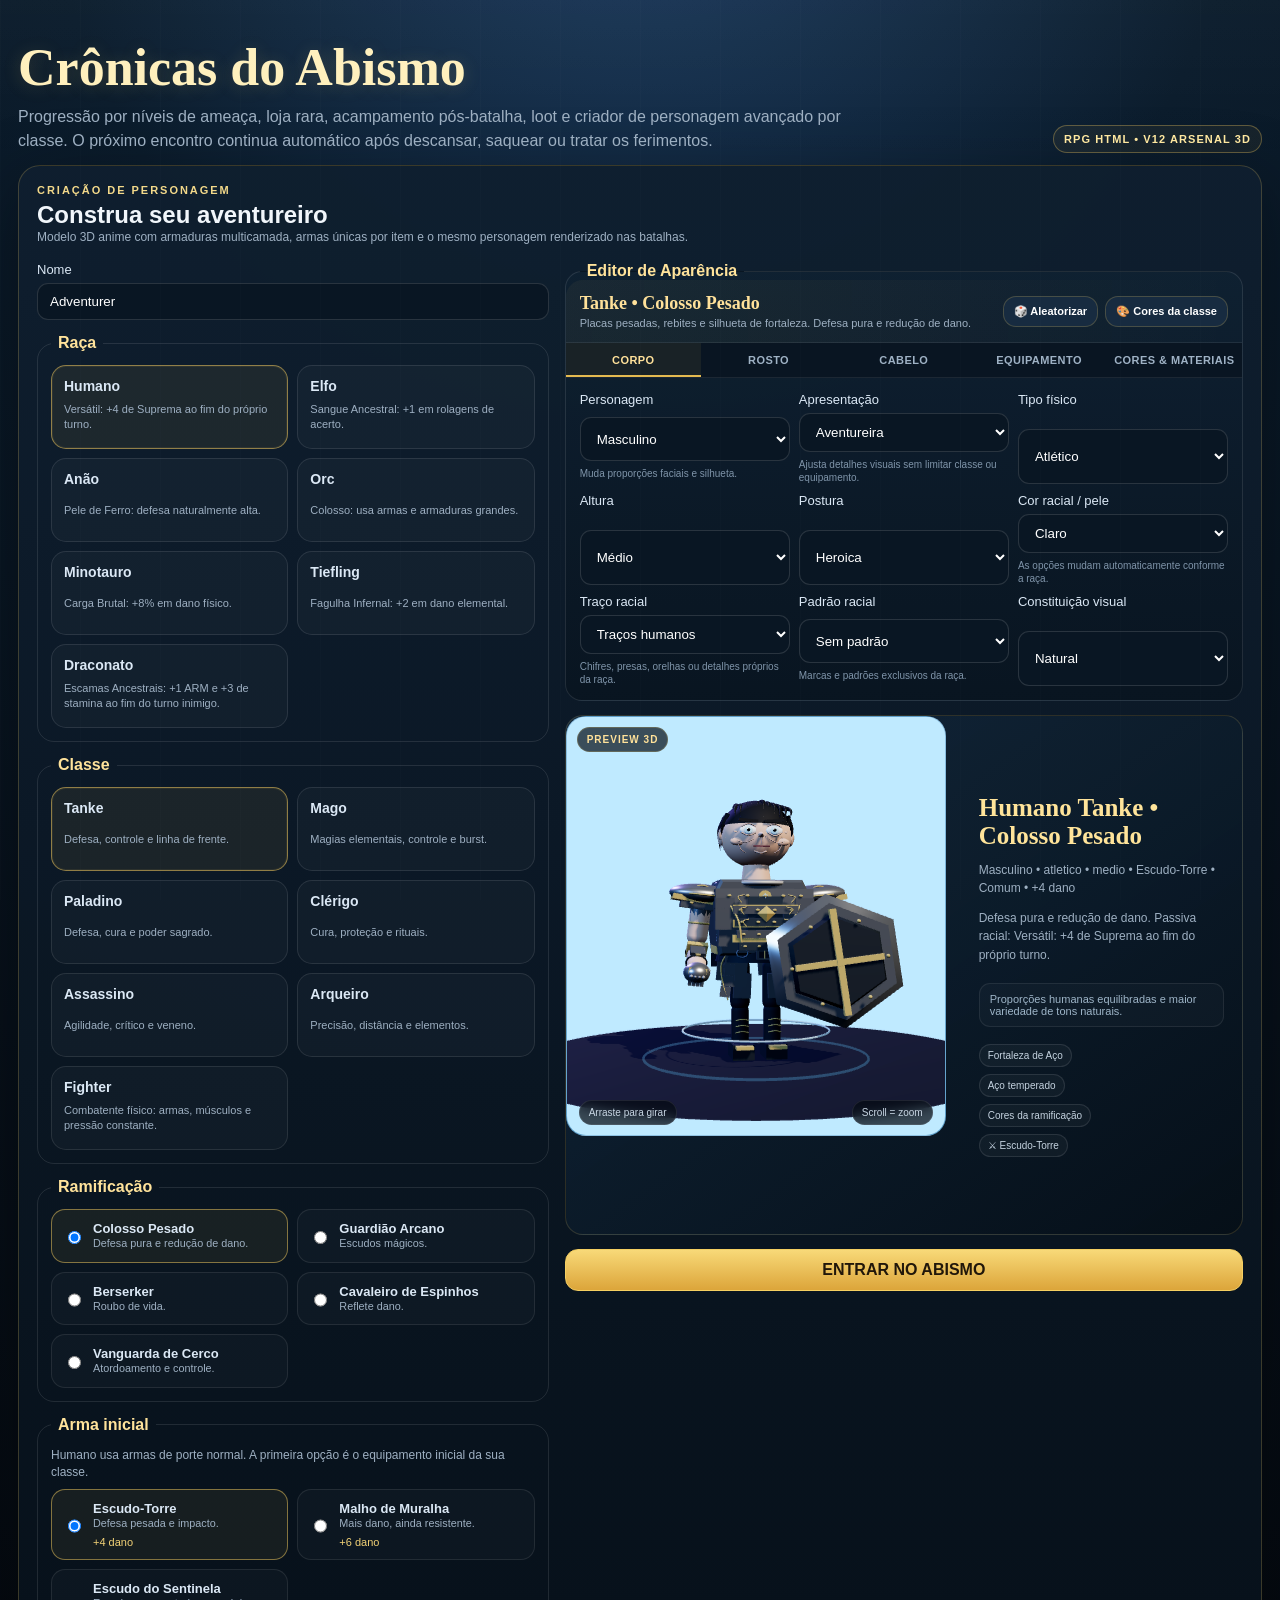
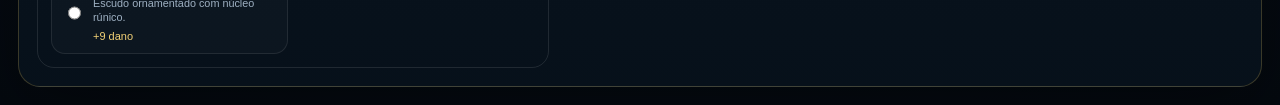
==== index.html @ 59f523e1 "Add files via upload" ====
<!DOCTYPE html>
<html lang="pt-BR">
<head>
<meta charset="UTF-8" />
<meta name="viewport" content="width=device-width, initial-scale=1.0" />
<title>Crônicas do Abismo — v11 Arsenal 3D</title>
<style>
:root{
  --bg:#07101a;--panel:#0c1927;--panel2:#13263a;--panel3:#172e45;
  --line:rgba(241,201,94,.22);--text:#f1f6fb;--muted:#9eb0c2;--gold:#f1c95e;
  --hp:#e54d5f;--mana:#4d8fff;--stam:#2bc489;--ult:#a85bd7;--coin:#ffd76a;
}
*{box-sizing:border-box}
body{margin:0;font-family:Inter,Segoe UI,Arial,sans-serif;background:
  radial-gradient(circle at 50% -10%,#1d3d62 0,#0b1c2c 30%,#07101a 68%,#04090f 100%);color:var(--text);min-height:100vh}
body::before{content:'';position:fixed;inset:0;pointer-events:none;background:
  linear-gradient(180deg,rgba(255,255,255,.025),transparent 18%),
  repeating-linear-gradient(90deg,rgba(255,255,255,.012) 0 1px,transparent 1px 80px)}
.container{max-width:1320px;margin:0 auto;padding:18px}
.hidden{display:none!important}
.card{background:linear-gradient(180deg,rgba(15,31,47,.97),rgba(7,17,27,.97));border:1px solid var(--line);border-radius:22px;box-shadow:0 20px 70px rgba(0,0,0,.38)}
.hero-header{display:flex;justify-content:space-between;align-items:end;gap:16px;padding:20px 0 12px}
.hero-header h1{margin:0;font-family:Georgia,serif;font-size:clamp(30px,4.4vw,52px);color:#fff0bd;text-shadow:0 2px 18px rgba(241,201,94,.18)}
.hero-header p{margin:8px 0 0;max-width:850px;color:var(--muted);line-height:1.5}
.badge{display:inline-flex;align-items:center;gap:6px;padding:7px 10px;border-radius:999px;border:1px solid rgba(241,201,94,.33);color:#ffe8a0;background:rgba(241,201,94,.055);font-size:11px;font-weight:900;letter-spacing:.1em;text-transform:uppercase}
button{font:inherit;color:#fff;background:#172b40;border:1px solid rgba(241,201,94,.22);border-radius:13px;padding:11px 14px;font-weight:800;cursor:pointer;transition:.16s transform,.16s background,.16s border-color}
button:hover{background:#1e3853;border-color:rgba(241,201,94,.42);transform:translateY(-1px)}
button:disabled{opacity:.42;cursor:not-allowed;transform:none}
button.primary{color:#21170a;background:linear-gradient(180deg,#f8d978,#dca53a);border-color:#f5cf61}
button.danger{background:#56232c;border-color:#963c4a}
input,select{width:100%;padding:10px 12px;background:#091623;color:#fff;border:1px solid rgba(255,255,255,.13);border-radius:11px}
input[type=color]{padding:4px;height:42px}
label{display:grid;gap:6px;color:#dbe8f5;font-size:13px}
fieldset{border:1px solid rgba(255,255,255,.1);border-radius:17px;padding:13px;margin:0}
legend{color:#ffe39b;font-weight:900;padding:0 7px}
.small{font-size:12px;color:var(--muted);line-height:1.42}
.eyebrow{margin:0 0 5px;color:#f3d98a;font-size:11px;font-weight:900;letter-spacing:.18em;text-transform:uppercase}

/* criação */
.creator{padding:18px;display:grid;gap:16px}
.creator-grid{display:grid;grid-template-columns:1.05fr .95fr;gap:16px}
.creator-col{display:grid;gap:14px;align-content:start}
.choice-grid{display:grid;grid-template-columns:repeat(auto-fit,minmax(170px,1fr));gap:9px}
.choice-card{position:relative;display:grid;gap:4px;padding:12px;min-height:84px;border:1px solid rgba(255,255,255,.1);border-radius:15px;background:rgba(255,255,255,.026);cursor:pointer}
.choice-card input{position:absolute;inset:0;opacity:0;cursor:pointer}.choice-card b{font-size:14px}.choice-card span{font-size:11px;color:var(--muted);line-height:1.35}
.choice-card:has(input:checked){border-color:rgba(241,201,94,.55);background:rgba(241,201,94,.07);box-shadow:0 0 0 1px rgba(241,201,94,.08) inset}
.subchoices,.weapon-choices{display:grid;grid-template-columns:repeat(auto-fit,minmax(200px,1fr));gap:9px}
.subchoice,.weapon-choice{display:flex;gap:9px;padding:11px;border:1px solid rgba(255,255,255,.09);border-radius:14px;background:rgba(255,255,255,.025);cursor:pointer}.subchoice input,.weapon-choice input{width:auto;margin-top:3px}.subchoice b,.weapon-choice b{display:block}.subchoice small,.weapon-choice small{display:block;color:var(--muted);line-height:1.35}.weapon-choice em{display:block;margin-top:5px;color:#f2d176;font-size:11px;font-style:normal}
.subchoice:has(input:checked),.weapon-choice:has(input:checked){border-color:rgba(241,201,94,.5);background:rgba(241,201,94,.065)}
.custom-grid{display:grid;grid-template-columns:repeat(3,minmax(0,1fr));gap:9px}
.preview{display:grid;grid-template-columns:210px 1fr;gap:15px;align-items:center;padding:14px;border:1px solid rgba(241,201,94,.16);border-radius:18px;background:rgba(255,255,255,.027)}
.character-frame{position:relative;height:224px;border-radius:18px;overflow:hidden;border:1px solid rgba(241,201,94,.24);background:
 radial-gradient(circle at 50% 28%,rgba(70,133,192,.32),transparent 45%),linear-gradient(180deg,#142b41,#07111a)}
.character-frame::after{content:'';position:absolute;left:15%;right:15%;bottom:12px;height:20px;border-radius:50%;background:rgba(0,0,0,.38);filter:blur(4px)}
.character-svg{position:absolute;inset:0;width:100%;height:100%;filter:drop-shadow(0 10px 12px rgba(0,0,0,.32))}
.character-svg .idle{transform-origin:50% 78%;animation:idleBob 2.6s ease-in-out infinite}
.character-svg .head{transform-origin:50% 42%;animation:headIdle 3.8s ease-in-out infinite}
.character-svg .weapon-hand{transform-origin:58% 66%;animation:weaponIdle 3s ease-in-out infinite}
.character-svg .hair-sway{transform-origin:50% 45%;animation:hairSway 2.8s ease-in-out infinite}
.character-svg .eye{animation:blink 4.6s steps(1,end) infinite}
@keyframes idleBob{0%,100%{transform:translateY(0) scaleY(1)}50%{transform:translateY(-2px) scaleY(1.012)}}
@keyframes headIdle{0%,100%{transform:rotate(0)}50%{transform:rotate(1.2deg)}}
@keyframes weaponIdle{0%,100%{transform:rotate(0)}50%{transform:rotate(-2.5deg)}}
@keyframes hairSway{0%,100%{transform:skewX(0)}50%{transform:skewX(-1.8deg)}}
@keyframes blink{0%,48%,52%,100%{opacity:1}49%,51%{opacity:.08}}
.preview-info{display:grid;gap:7px}.preview-info strong{font-size:20px;color:#ffe49a}.preview-line{font-size:12px;color:var(--muted);line-height:1.45}


/* preview 3D do criador */
.creator-3d-wrap{position:relative;height:420px;border-radius:20px;overflow:hidden;border:1px solid rgba(72,138,185,.42);background:radial-gradient(circle at 50% 24%,rgba(255,255,255,.76),transparent 38%),linear-gradient(180deg,#bfe8ff,#6faed5)}
#creator3D{position:absolute;inset:0;cursor:grab;touch-action:none}#creator3D:active{cursor:grabbing}
#creator3D canvas{display:block;width:100%!important;height:100%!important}
.preview-3d-ui{position:absolute;z-index:4;left:12px;right:12px;bottom:10px;display:flex;justify-content:space-between;gap:8px;pointer-events:none}.preview-3d-ui span{padding:6px 9px;border-radius:999px;background:rgba(5,11,18,.72);border:1px solid rgba(255,255,255,.09);font-size:10px;color:#c9d7e4;backdrop-filter:blur(6px)}
.preview-3d-badge{position:absolute;z-index:4;top:10px;left:10px;padding:6px 9px;border-radius:999px;background:rgba(8,16,26,.75);border:1px solid rgba(241,201,94,.22);color:#ffe19a;font-size:10px;font-weight:900;letter-spacing:.1em}
#creatorFallback{position:absolute;inset:0;display:none}.creator-3d-wrap.fallback #creatorFallback{display:block}.creator-3d-wrap.fallback #creator3D{display:none}
.rpg-preview{grid-template-columns:minmax(360px,.95fr) 1.05fr;align-items:stretch}.rpg-preview .preview-info{align-content:center}
.race-note{margin-top:7px;padding:9px 10px;border-radius:11px;border:1px solid rgba(255,255,255,.08);background:rgba(255,255,255,.025);font-size:11px;color:#9eb5c8}
@media(max-width:920px){.rpg-preview{grid-template-columns:1fr}.creator-3d-wrap{height:360px}}

/* HUD e batalha */
.game{padding:17px;display:grid;gap:15px}
.hud{display:grid;grid-template-columns:1fr 1fr;gap:13px}.hud-card{padding:13px;border:1px solid rgba(255,255,255,.08);border-radius:18px;background:rgba(255,255,255,.024)}
.hud-head{display:flex;justify-content:space-between;gap:10px;align-items:center}.hud-head h3{margin:0;font-size:20px;color:#ffdb77}.hud-meta{margin-top:4px;font-size:11px;color:var(--muted)}
.hud-badges{display:flex;gap:7px;flex-wrap:wrap;justify-content:flex-end}
.bar{height:23px;position:relative;overflow:hidden;background:#091521;border:1px solid rgba(255,255,255,.11);border-radius:999px;margin-top:7px}.bar i{display:block;position:absolute;inset:0 auto 0 0;width:30%;transition:.28s width}.bar b{position:absolute;inset:0;display:grid;place-items:center;font-size:11px;text-shadow:0 1px 3px #000}
.hp i{background:linear-gradient(90deg,#a7253e,#ef596b)}.mana i{background:linear-gradient(90deg,#235dce,#65a3ff)}.stam i{background:linear-gradient(90deg,#148261,#35d89c)}.ult i{background:linear-gradient(90deg,#7135a6,#d47bf5)}
.battle-scene{position:relative;overflow:hidden;min-height:310px;padding:20px;display:grid;grid-template-columns:minmax(0,1fr) auto minmax(0,1fr);gap:18px;align-items:center;background:
 radial-gradient(circle at 50% 28%,rgba(58,112,166,.16),transparent 35%),
 linear-gradient(180deg,rgba(23,50,75,.28),rgba(4,10,16,.1));border-radius:20px;border:1px solid rgba(255,255,255,.07)}
.battle-scene::before{content:'';position:absolute;left:-10%;right:-10%;bottom:-46px;height:150px;border-radius:50%;background:radial-gradient(ellipse at center,rgba(60,81,98,.28),rgba(0,0,0,.38) 65%);transform:perspective(380px) rotateX(65deg)}
.combatant{position:relative;z-index:2;display:grid;grid-template-columns:210px minmax(0,1fr);gap:14px;align-items:center}.battle-char{height:245px}.status-side{display:grid;gap:7px}.nameplate strong{font-size:24px;font-family:Georgia,serif;color:#ffd66f}.nameplate span{display:block;font-size:11px;color:var(--muted);margin-top:3px}.gearline{font-size:11px;color:#aab9c8;line-height:1.45}.vs{position:relative;z-index:2;font-size:48px;color:#f3cc66;text-shadow:0 0 18px rgba(241,201,94,.3)}
.fx-layer{position:absolute;inset:0;z-index:10;pointer-events:none;overflow:hidden}.fx-projectile{position:absolute;top:42%;left:50%;font-size:44px;opacity:0;filter:drop-shadow(0 0 12px currentColor);animation:projectile .68s cubic-bezier(.16,.8,.25,1) forwards}.fx-projectile.enemy{animation-name:projectileEnemy}.fx-particle{position:absolute;left:50%;top:48%;width:8px;height:8px;border-radius:50%;opacity:0;animation:particleBurst .68s ease-out forwards}.slash-arc{position:absolute;width:120px;height:65px;border:4px solid rgba(255,255,255,.75);border-left-color:transparent;border-bottom-color:transparent;border-radius:50%;left:50%;top:40%;opacity:0;transform:rotate(20deg);animation:slashArc .45s ease-out forwards}.impact-ring{position:absolute;width:80px;height:80px;border:3px solid rgba(255,235,163,.84);border-radius:50%;left:50%;top:44%;transform:translate(-50%,-50%) scale(.2);opacity:0;animation:impactRing .52s ease-out forwards}
.float-number{position:absolute;z-index:11;font-weight:1000;font-size:25px;opacity:0;text-shadow:0 2px 4px rgba(0,0,0,.62);animation:floatNumber .88s ease-out forwards}.float-number.hit{color:#ff8996}.float-number.heal{color:#89f4b8}.float-number.crit{color:#ffe17a;font-size:30px}
.hero-lunge{animation:heroLunge .42s ease}.enemy-lunge{animation:enemyLunge .42s ease}.hit-react{animation:hitReact .38s ease}.scene-shake{animation:sceneShake .38s linear}
@keyframes heroLunge{0%,100%{transform:translateX(0)}50%{transform:translateX(26px) scale(1.025)}}@keyframes enemyLunge{0%,100%{transform:translateX(0)}50%{transform:translateX(-26px) scale(1.025)}}@keyframes hitReact{0%,100%{filter:none;transform:translateX(0)}35%{filter:brightness(1.7);transform:translateX(5px)}55%{transform:translateX(-3px)}}
@keyframes sceneShake{0%,100%{transform:translateX(0)}20%{transform:translateX(-5px)}40%{transform:translateX(4px)}60%{transform:translateX(-3px)}80%{transform:translateX(2px)}}
@keyframes projectile{0%{opacity:0;transform:translate(-160px,20px) scale(.5) rotate(-8deg)}20%{opacity:1}100%{opacity:0;transform:translate(145px,-10px) scale(1.2) rotate(8deg)}}@keyframes projectileEnemy{0%{opacity:0;transform:translate(145px,0) scale(.5)}20%{opacity:1}100%{opacity:0;transform:translate(-160px,15px) scale(1.2)}}
@keyframes particleBurst{0%{opacity:0;transform:translate(0,0) scale(.4)}25%{opacity:1}100%{opacity:0;transform:translate(var(--dx),var(--dy)) scale(1.2)}}@keyframes slashArc{0%{opacity:0;transform:rotate(5deg) scale(.45)}35%{opacity:1}100%{opacity:0;transform:rotate(75deg) scale(1.25)}}@keyframes impactRing{0%{opacity:0;transform:translate(-50%,-50%) scale(.2)}35%{opacity:1}100%{opacity:0;transform:translate(-50%,-50%) scale(1.7)}}@keyframes floatNumber{0%{opacity:0;transform:translateY(0) scale(.7)}18%{opacity:1}100%{opacity:0;transform:translateY(-64px) scale(1.08)}}
.actions{display:grid;grid-template-columns:repeat(7,minmax(0,1fr));gap:9px}.action-sub{display:block;font-size:10px;color:#97a9ba;font-weight:500;margin-top:3px}
.panels{display:grid;grid-template-columns:1.05fr .95fr;gap:14px}.panel{padding:14px}.log{display:grid;gap:7px;max-height:330px;overflow:auto;margin-top:10px}.log p{margin:0;padding:9px 11px;background:rgba(255,255,255,.032);border-radius:11px;line-height:1.42;font-size:13px}.log p.good{border-left:4px solid #33c77b}.log p.bad{border-left:4px solid #e75464}.log p.info{border-left:4px solid #f0c75e}.log p.shop{border-left:4px solid #55c7ff}
.dice-grid{display:grid;grid-template-columns:repeat(auto-fit,minmax(105px,1fr));gap:8px}.die-card{padding:10px;border:1px solid rgba(255,255,255,.08);border-radius:14px;background:rgba(255,255,255,.025);display:grid;gap:6px}.die-card input{padding:7px}.roll{min-height:38px;border:1px dashed rgba(255,255,255,.14);border-radius:9px;padding:7px;text-align:center;color:#dbe9f6;font-size:11px}
.beginner{margin-top:12px;padding:12px;border:1px solid rgba(241,201,94,.17);border-radius:14px;background:rgba(255,255,255,.02)}.beginner summary{cursor:pointer;color:#ffe29b;font-weight:900}.guide-grid{display:grid;grid-template-columns:1fr 1fr;gap:14px}.guide-grid li{margin:5px 0;color:var(--muted)}
.game-footer{display:flex;justify-content:space-between;align-items:center;gap:10px;flex-wrap:wrap}
.game-over-overlay{position:absolute;inset:0;z-index:30;display:none;place-items:center;align-content:center;gap:8px;text-align:center;background:rgba(4,8,13,.88);backdrop-filter:blur(5px);color:#fff0bd}
.game-over-overlay.active{display:grid;animation:gameOverIn .24s ease-out}
.game-over-overlay strong{font:900 clamp(34px,6vw,64px) Georgia,serif;letter-spacing:.08em;color:#ff7180;text-shadow:0 0 24px rgba(229,77,95,.55)}
.game-over-overlay span{color:#d5e0eb;font-size:14px}
@keyframes gameOverIn{from{opacity:0}to{opacity:1}}

/* inventário + loja */
dialog{border:none;padding:0;background:transparent;color:var(--text)}dialog::backdrop{background:rgba(0,0,0,.68);backdrop-filter:blur(2px)}
.modal-card{width:min(1060px,95vw);max-height:90vh;overflow:auto;padding:19px}.modal-top{display:flex;justify-content:space-between;gap:12px;align-items:center;margin-bottom:14px}.modal-grid{display:grid;grid-template-columns:320px 1fr;gap:14px}.modal-col{display:grid;gap:12px;align-content:start}.box{padding:13px;border:1px solid rgba(255,255,255,.08);border-radius:15px;background:rgba(255,255,255,.025)}.box h3{margin:0 0 9px}.item-grid{display:grid;grid-template-columns:repeat(auto-fit,minmax(210px,1fr));gap:9px}.item{display:grid;gap:6px;padding:11px;border:1px solid rgba(255,255,255,.08);border-radius:13px;background:rgba(255,255,255,.025)}.item.equipped{border-color:rgba(241,201,94,.5);background:rgba(241,201,94,.065)}.item-price{color:#ffd86f;font-size:12px;font-weight:900}.potion-grid{display:grid;grid-template-columns:repeat(3,minmax(0,1fr));gap:8px}.coin{color:#ffdc78;font-weight:900}.store-banner{padding:12px;border:1px solid rgba(83,196,255,.24);border-radius:14px;background:linear-gradient(135deg,rgba(36,117,160,.13),rgba(255,215,105,.05));margin-bottom:13px}.rarity{font-size:10px;padding:3px 7px;border-radius:999px;background:rgba(255,255,255,.06);color:#cdd9e5;display:inline-flex;width:max-content}.shop-grid{display:grid;grid-template-columns:repeat(auto-fit,minmax(215px,1fr));gap:9px}.shop-item{display:grid;gap:7px;padding:12px;border:1px solid rgba(255,255,255,.09);border-radius:14px;background:rgba(255,255,255,.026)}
.merchant-showcase{display:grid;grid-template-columns:150px 1fr;gap:14px;align-items:center;margin-bottom:13px;padding:10px 12px;border:1px solid rgba(241,201,94,.22);border-radius:15px;background:linear-gradient(100deg,rgba(174,113,48,.13),rgba(50,100,137,.08))}
#merchant3D{height:155px;border-radius:12px;overflow:hidden;background:radial-gradient(circle at 50% 26%,rgba(236,177,93,.25),transparent 48%),#08131d}.merchant-showcase h3{margin:0;color:#ffe19a;font:700 18px Georgia,serif}.merchant-showcase p{margin:5px 0 0;color:#b7c8d8;font-size:12px;line-height:1.45}

@media(max-width:1080px){.creator-grid,.hud,.panels,.modal-grid{grid-template-columns:1fr}.battle-scene{grid-template-columns:1fr}.vs{display:none}.actions{grid-template-columns:repeat(3,minmax(0,1fr))}.combatant{grid-template-columns:190px 1fr}}
@media(max-width:760px){.custom-grid,.guide-grid,.potion-grid{grid-template-columns:1fr}.preview{grid-template-columns:1fr}.character-frame{height:260px}.combatant{grid-template-columns:1fr}.battle-char{height:260px}.actions{grid-template-columns:repeat(2,minmax(0,1fr))}.hud-head{align-items:flex-start;flex-direction:column}.hud-badges{justify-content:flex-start}}

/* v6 — interface compacta, acampamento e personagem detalhado */
.hud{gap:10px}.hud-card{padding:10px 13px}.hud-head{min-height:44px}.hud-meta{max-width:660px}
.battle-scene{min-height:330px;padding:18px}.combatant{grid-template-columns:225px minmax(0,1fr)}.battle-char{height:270px}.status-side{gap:6px}.status-side .bar{margin-top:3px}
.character-frame{background:radial-gradient(circle at 48% 25%,rgba(80,151,215,.34),transparent 42%),linear-gradient(180deg,#142c43,#07111a)}
.character-svg{filter:drop-shadow(0 14px 15px rgba(0,0,0,.4)) saturate(1.05)}
.character-svg .cloth-sway{transform-origin:50% 65%;animation:clothSway 3s ease-in-out infinite}
.character-svg .aura-pulse{transform-origin:50% 45%;animation:auraPulse 2.8s ease-in-out infinite}
.character-svg .weapon-glint{animation:weaponGlint 3.4s ease-in-out infinite}
@keyframes clothSway{0%,100%{transform:skewX(0)}50%{transform:skewX(1.4deg)}}
@keyframes auraPulse{0%,100%{opacity:.12;transform:scale(.96)}50%{opacity:.25;transform:scale(1.03)}}
@keyframes weaponGlint{0%,70%,100%{opacity:.35}75%{opacity:1}}
.game-footer{padding-top:2px}.auto-next-note{display:flex;align-items:center;gap:7px;color:#b9cad9}.auto-next-note::before{content:'↻';color:#f3ce68;font-weight:1000}
.camp-card{width:min(790px,94vw);padding:20px}.camp-intro{padding:12px 14px;border:1px solid rgba(241,201,94,.2);border-radius:14px;background:rgba(241,201,94,.05);margin-bottom:14px}.camp-options{display:grid;grid-template-columns:repeat(3,minmax(0,1fr));gap:10px}.camp-option{display:grid;gap:7px;text-align:left;min-height:145px;padding:15px}.camp-option strong{color:#ffe399;font-size:16px}.camp-option span{font-size:12px;color:var(--muted);line-height:1.45}.camp-option em{font-size:11px;color:#84e2b2;font-style:normal}
.gender-note{font-size:11px;color:#9fb2c5}.custom-grid{grid-template-columns:repeat(3,minmax(0,1fr))}
@media(max-width:1000px){.combatant{grid-template-columns:190px minmax(0,1fr)}.battle-char{height:240px}.camp-options{grid-template-columns:1fr}}
@media(max-width:760px){.combatant{grid-template-columns:1fr}.battle-char{height:260px}.custom-grid{grid-template-columns:1fr 1fr}}
@media(max-width:520px){.custom-grid{grid-template-columns:1fr}}


/* v7 — criador de personagem RPG avançado */
.creator-grid{grid-template-columns:minmax(420px,.86fr) minmax(560px,1.14fr);align-items:start}
.rpg-customizer{padding:0;overflow:hidden;background:linear-gradient(180deg,rgba(16,34,51,.72),rgba(8,19,30,.72))}
.rpg-customizer>legend{margin-left:14px}
.customizer-head{display:flex;justify-content:space-between;align-items:center;gap:12px;padding:13px 14px;border-bottom:1px solid rgba(255,255,255,.08);background:linear-gradient(90deg,rgba(241,201,94,.05),transparent)}
.class-identity{display:grid;gap:3px}.class-identity strong{font-family:Georgia,serif;font-size:18px;color:#ffe19a}.class-identity span{font-size:11px;color:var(--muted)}
.editor-actions{display:flex;gap:7px;flex-wrap:wrap}.editor-actions button{padding:8px 10px;font-size:11px}
.editor-tabs{display:grid;grid-template-columns:repeat(5,1fr);border-bottom:1px solid rgba(255,255,255,.08);background:#091522}
.editor-tab{border:0;border-radius:0;background:transparent;padding:11px 7px;color:#9fb2c5;font-size:11px;letter-spacing:.04em;text-transform:uppercase}
.editor-tab:hover{transform:none;background:rgba(255,255,255,.035)}.editor-tab.active{color:#ffe19a;background:rgba(241,201,94,.07);box-shadow:inset 0 -2px #e4ba50}
.editor-panel{display:none;padding:14px}.editor-panel.active{display:block}.editor-panel .custom-grid{grid-template-columns:repeat(3,minmax(0,1fr))}
.editor-panel label>span.help{font-size:10px;color:#7f94a9;line-height:1.3}
.palette-strip{display:grid;grid-template-columns:repeat(5,1fr);gap:5px;margin-top:8px}.palette-strip i{height:17px;border-radius:6px;border:1px solid rgba(255,255,255,.15);box-shadow:inset 0 1px rgba(255,255,255,.12)}
.material-note{margin-top:9px;padding:9px 10px;border-radius:11px;border:1px solid rgba(255,255,255,.07);background:rgba(255,255,255,.025);font-size:11px;color:#9eb2c5;line-height:1.4}
.preview.rpg-preview{grid-template-columns:minmax(300px,380px) 1fr;padding:0;overflow:hidden;align-items:stretch;min-height:520px;background:linear-gradient(145deg,rgba(19,42,63,.88),rgba(6,15,24,.95))}
.rpg-preview .character-frame{height:520px;border:0;border-radius:0;border-right:1px solid rgba(241,201,94,.18);background:radial-gradient(circle at 50% 22%,rgba(91,155,210,.28),transparent 36%),linear-gradient(180deg,#132a40,#061019 80%)}
.rpg-preview .preview-info{padding:20px 18px;align-content:center;gap:11px}.rpg-preview .preview-info strong{font-family:Georgia,serif;font-size:25px}.rpg-preview .preview-line{font-size:12px;line-height:1.55}
.appearance-summary{display:grid;gap:7px;margin-top:6px}.appearance-pill{display:inline-flex;width:max-content;max-width:100%;padding:5px 8px;border-radius:999px;border:1px solid rgba(255,255,255,.1);background:rgba(255,255,255,.035);font-size:10px;color:#c4d2df}
.character-svg{filter:drop-shadow(0 18px 20px rgba(0,0,0,.48)) saturate(1.08) contrast(1.02)}
.character-svg .breath{transform-origin:50% 68%;animation:breathRpg 3.3s ease-in-out infinite}.character-svg .cape-motion{transform-origin:50% 48%;animation:capeRpg 3.8s ease-in-out infinite}.character-svg .weapon-hand{transform-origin:62% 60%;animation:weaponRpg 3.1s ease-in-out infinite}.character-svg .hair-sway{transform-origin:50% 30%;animation:hairRpg 3.4s ease-in-out infinite}.character-svg .eye{animation:blinkRpg 5.1s steps(1,end) infinite}.character-svg .rune-pulse{animation:runePulse 2.2s ease-in-out infinite}.character-svg .cloth-light{animation:clothLight 3.4s ease-in-out infinite}
@keyframes breathRpg{0%,100%{transform:translateY(0) scaleY(1)}50%{transform:translateY(-2px) scaleY(1.008)}}@keyframes capeRpg{0%,100%{transform:skewX(0)}50%{transform:skewX(1.3deg)}}@keyframes weaponRpg{0%,100%{transform:rotate(0)}50%{transform:rotate(-1.8deg)}}@keyframes hairRpg{0%,100%{transform:skewX(0)}50%{transform:skewX(-1.1deg)}}@keyframes blinkRpg{0%,48%,52%,100%{opacity:1}49%,51%{opacity:.05}}@keyframes runePulse{0%,100%{opacity:.46}50%{opacity:1}}@keyframes clothLight{0%,100%{opacity:.14}50%{opacity:.28}}
.battle-char .character-svg{filter:drop-shadow(0 13px 12px rgba(0,0,0,.45)) saturate(1.06)}
@media(max-width:1180px){.creator-grid{grid-template-columns:1fr}.preview.rpg-preview{grid-template-columns:minmax(300px,420px) 1fr}}
@media(max-width:760px){.editor-tabs{grid-template-columns:repeat(3,1fr)}.editor-panel .custom-grid{grid-template-columns:1fr 1fr}.preview.rpg-preview{grid-template-columns:1fr}.rpg-preview .character-frame{height:480px;border-right:0;border-bottom:1px solid rgba(241,201,94,.18)}}
@media(max-width:520px){.editor-panel .custom-grid{grid-template-columns:1fr}.editor-tabs{grid-template-columns:1fr 1fr}.rpg-preview .character-frame{height:430px}}


/* v10 — 3D anime reutilizado na criação e batalha */
.model-stage{position:relative;overflow:hidden;background:radial-gradient(circle at 50% 22%,rgba(64,115,164,.26),transparent 42%),linear-gradient(180deg,#10253a,#061019 82%)}
.battle-model3d,.battle-model-fallback{position:absolute;inset:0}.battle-model3d canvas{display:block;width:100%!important;height:100%!important}.battle-model-fallback{display:none}
.model-stage.no-webgl .battle-model3d{display:none}.model-stage.no-webgl .battle-model-fallback{display:block}
.creator-3d-wrap canvas{filter:saturate(1.04) contrast(1.02)}
.battle-char{height:290px}.battle-char canvas{filter:saturate(1.06) contrast(1.03)}
.preview-3d-badge{background:rgba(8,17,27,.72);backdrop-filter:blur(5px)}
@media(max-width:760px){.battle-char{height:320px}}


.single-d20{max-width:420px;margin:auto;padding:18px;grid-template-columns:1fr 1fr;align-items:center;gap:12px}
.single-d20>b,.single-d20>.roll,.single-d20>small{grid-column:1/-1}.single-d20>small{color:var(--muted)}
.d20-face{width:76px;height:84px;display:grid;place-items:center;background:linear-gradient(145deg,#ebce82,#705332);clip-path:polygon(50% 0,96% 25%,96% 75%,50% 100%,4% 75%,4% 25%);color:#101923;font:bold 30px Georgia;text-shadow:0 1px #ffecc2}.single-d20>button{grid-column:1/-1}
</style>
</head>
<body>
<div class="container">
<header class="hero-header">
  <div><h1>Crônicas do Abismo</h1><p>Progressão por níveis de ameaça, loja rara, acampamento pós-batalha, loot e criador de personagem avançado por classe. O próximo encontro continua automático após descansar, saquear ou tratar os ferimentos.</p></div>
  <span class="badge">RPG HTML • v12 ARSENAL 3D</span>
</header>

<section id="createScreen" class="card creator">
  <div><p class="eyebrow">CRIAÇÃO DE PERSONAGEM</p><h2 style="margin:0">Construa seu aventureiro</h2><div class="small">Modelo 3D anime com armaduras multicamada, armas únicas por item e o mesmo personagem renderizado nas batalhas.</div></div>
  <div class="creator-grid">
    <div class="creator-col">
      <label>Nome<input id="heroName" maxlength="28" value="Adventurer" placeholder="Nome do personagem"></label>
      <fieldset><legend>Raça</legend><div id="raceChoices" class="choice-grid"></div></fieldset>
      <fieldset><legend>Classe</legend><div id="classChoices" class="choice-grid"></div></fieldset>
      <fieldset id="branchField"><legend>Ramificação</legend><div id="branchChoices" class="subchoices"></div></fieldset>
      <fieldset><legend>Arma inicial</legend><div id="weaponRule" class="small" style="margin-bottom:8px"></div><div id="weaponChoices" class="weapon-choices"></div></fieldset>
    </div>
    <div class="creator-col">
      <fieldset class="rpg-customizer"><legend>Editor de Aparência</legend>
        <div class="customizer-head">
          <div class="class-identity"><strong id="classIdentityTitle">Identidade visual</strong><span id="classIdentityText">Equipamento e cores seguem a classe e a ramificação.</span></div>
          <div class="editor-actions"><button id="randomizeAppearance" type="button">🎲 Aleatorizar</button><button id="restoreClassPalette" type="button">🎨 Cores da classe</button></div>
        </div>
        <div class="editor-tabs">
          <button type="button" class="editor-tab active" data-editor-tab="body">Corpo</button>
          <button type="button" class="editor-tab" data-editor-tab="face">Rosto</button>
          <button type="button" class="editor-tab" data-editor-tab="hair">Cabelo</button>
          <button type="button" class="editor-tab" data-editor-tab="gear">Equipamento</button>
          <button type="button" class="editor-tab" data-editor-tab="colors">Cores & Materiais</button>
        </div>
        <div class="editor-panel active" data-editor-panel="body"><div class="custom-grid">
          <label>Personagem<select id="gender"><option value="masculino" selected>Masculino</option><option value="feminino">Feminino</option></select><span class="help">Muda proporções faciais e silhueta.</span></label>
          <label>Apresentação<select id="presentation"><option value="aventura" selected>Aventureira</option><option value="elegante">Elegante</option><option value="mistica">Mística</option><option value="guerreira">Guerreira</option></select><span class="help">Ajusta detalhes visuais sem limitar classe ou equipamento.</span></label>
          <label>Tipo físico<select id="bodyType"><option value="leve">Leve</option><option value="atletico" selected>Atlético</option><option value="robusto">Robusto</option></select></label>
          <label>Altura<select id="heightType"><option value="baixo">Baixo</option><option value="medio" selected>Médio</option><option value="alto">Alto</option></select></label>
          <label>Postura<select id="stance"><option value="heroica" selected>Heroica</option><option value="defensiva">Defensiva</option><option value="arcana">Arcana</option><option value="furtiva">Furtiva</option></select></label>
          <label>Cor racial / pele<select id="skinTone"></select><span class="help">As opções mudam automaticamente conforme a raça.</span></label>
          <label>Traço racial<select id="raceFeature"></select><span class="help">Chifres, presas, orelhas ou detalhes próprios da raça.</span></label>
          <label>Padrão racial<select id="racePattern"></select><span class="help">Marcas e padrões exclusivos da raça.</span></label>
          <label>Constituição visual<select id="buildDetail"><option value="limpa" selected>Natural</option><option value="cicatrizes">Cicatrizes de batalha</option><option value="runas">Runas corporais</option><option value="tatuagens">Tatuagens</option></select></label>
        </div></div>
        <div class="editor-panel" data-editor-panel="face"><div class="custom-grid">
          <label>Formato do rosto<select id="faceShape"><option value="oval" selected>Oval</option><option value="angular">Angular</option><option value="quadrado">Quadrado</option><option value="largo">Largo</option><option value="estreito">Estreito</option></select></label>
          <label>Olhos<select id="eyeShape"><option value="normal" selected>Normais</option><option value="afiados">Afiados</option><option value="suaves">Suaves</option><option value="estreitos">Estreitos</option></select></label>
          <label>Cor dos olhos<input id="eyeColor" type="color" value="#bcecff"></label>
          <label>Sobrancelhas<select id="browStyle"><option value="retas">Retas</option><option value="arqueadas">Arqueadas</option><option value="fortes" selected>Fortes</option><option value="finas">Finas</option></select></label>
          <label>Nariz<select id="noseStyle"><option value="curto">Curto</option><option value="reto" selected>Reto</option><option value="largo">Largo</option><option value="aquilino">Aquilino</option></select></label>
          <label>Boca<select id="mouthStyle"><option value="neutra" selected>Neutra</option><option value="seria">Séria</option><option value="sorriso">Leve sorriso</option><option value="cicatriz">Cicatriz no lábio</option></select></label>
          <label>Marca facial<select id="marking"><option value="nenhuma">Nenhuma</option><option value="cicatriz">Cicatriz</option><option value="runa">Runa</option><option value="pintura">Pintura de guerra</option><option value="tatuagem">Tatuagem</option><option value="queimadura">Marca de queimadura</option></select></label>
        </div></div>
        <div class="editor-panel" data-editor-panel="hair"><div class="custom-grid">
          <label>Cabelo<select id="hairStyle"><option value="curto" selected>Curto de aventureiro</option><option value="undercut">Undercut</option><option value="longo">Longo</option><option value="ondulado">Ondulado</option><option value="rabo">Rabo de cavalo</option><option value="mohawk">Moicano</option><option value="trancas">Tranças</option><option value="guerreiro">Trança de guerreiro</option><option value="careca">Careca</option></select></label>
          <label>Cor do cabelo<select id="hairColor"><option value="#111820">Preto carvão</option><option value="#3b281e">Castanho escuro</option><option value="#6b4530">Castanho</option><option value="#b58a52">Loiro escuro</option><option value="#d7c38e">Loiro claro</option><option value="#c8ced8">Prateado</option><option value="#7d2532">Ruivo</option><option value="#253f78">Azul arcano</option></select></label>
          <label>Barba / máscara<select id="beard"><option value="nenhuma">Nenhuma</option><option value="porfazer">Barba por fazer</option><option value="curta">Barba curta</option><option value="longa">Barba longa</option><option value="trancada">Barba trançada</option><option value="mascara">Máscara</option></select></label>
          <label>Acessório de cabeça<select id="accessory"><option value="nenhum">Nenhum</option><option value="capuz">Capuz</option><option value="coroa">Diadema</option><option value="bandana">Bandana</option><option value="oculos">Visor</option><option value="tiara">Tiara rúnica</option><option value="meiaMascara">Meia máscara</option></select></label>
        </div></div>
        <div class="editor-panel" data-editor-panel="gear"><div class="custom-grid">
          <label>Elmo<select id="helmet"><option value="nao" selected>Sem elmo</option><option value="sim">Com elmo</option></select><span class="help">Combina com a armadura e preserva chifres e orelhas. O cabelo e o acessório ficam guardados enquanto o elmo está equipado.</span></label>
          <label>Conjunto da classe<select id="armorStyle"></select><span class="help">A geometria muda conforme a classe.</span></label>
          <label>Ombreiras<select id="shoulders"><option value="nenhuma">Sem ombreiras</option><option value="leves">Leves</option><option value="medias" selected>Médias</option><option value="pesadas">Pesadas</option><option value="assimetrica">Assimétrica</option></select></label>
          <label>Capa / manto<select id="cape"><option value="nao">Sem capa</option><option value="ombro">Manto de um ombro</option><option value="curta">Capa curta</option><option value="longa">Capa longa</option><option value="rasgada">Capa desgastada</option></select></label>
          <label>Luvas<select id="gloves"><option value="simples">Luvas simples</option><option value="manoplas" selected>Manoplas</option><option value="couro">Couro reforçado</option><option value="runicas">Luvas rúnicas</option><option value="sem">Sem luvas</option></select></label>
          <label>Botas<select id="boots"><option value="aventureiro" selected>Botas de aventureiro</option><option value="placas">Grevas de placas</option><option value="leves">Botas leves</option><option value="rituais">Botas rituais</option></select></label>
          <label>Detalhe do peito<select id="chestDetail"><option value="emblema" selected>Emblema da classe</option><option value="runas">Runas</option><option value="faixas">Faixas / correias</option><option value="gemas">Gemas</option><option value="nenhum">Sem detalhe</option></select></label>
        </div></div>
        <div class="editor-panel" data-editor-panel="colors">
          <div class="custom-grid">
            <label>Paleta<select id="palettePreset"><option value="branch" selected>Fiel à ramificação</option><option value="class">Clássica da classe</option><option value="veteran">Veterano / desgastado</option><option value="custom">Personalizada</option></select></label>
            <label>Material principal<select id="material"><option value="aco" selected>Aço temperado</option><option value="acoNegro">Aço negro</option><option value="couro">Couro trabalhado</option><option value="tecido">Tecido reforçado</option><option value="arcano">Liga arcana</option><option value="dourado">Metal dourado</option></select></label>
            <label>Cor principal<input id="armorColor" type="color" value="#596d7c"></label>
            <label>Cor secundária<input id="secondaryColor" type="color" value="#1c2a36"></label>
            <label>Detalhes / tecido<input id="accentColor" type="color" value="#d8b75f"></label>
            <label>Metal<input id="metalColor" type="color" value="#c4d0da"></label>
            <label>Aura / magia<input id="auraColor" type="color" value="#73aee0"></label>
          </div>
          <div id="paletteStrip" class="palette-strip"></div>
          <div id="materialNote" class="material-note">As armaduras usam camadas 3D separadas para placas, peitoral, ombreiras, braçadeiras, manoplas, joelheiras e grevas; materiais e cores alteram cada camada.</div>
        </div>
      </fieldset>
      <div class="preview rpg-preview"><div id="creator3DWrap" class="creator-3d-wrap"><div class="preview-3d-badge">PREVIEW 3D</div><div id="creator3D"></div><div id="creatorFallback" class="character-frame"></div><div class="preview-3d-ui"><span>Arraste para girar</span><span>Scroll = zoom</span></div></div><div class="preview-info"><strong id="previewTitle"></strong><div id="previewMeta" class="preview-line"></div><div id="previewDetail" class="preview-line"></div><div id="raceAppearanceNote" class="race-note"></div><div id="appearanceSummary" class="appearance-summary"></div></div></div>
      <button id="startBtn" class="primary">ENTRAR NO ABISMO</button>
    </div>
  </div>
</section>

<section id="gameScreen" class="card game hidden">
  <div class="hud">
    <div class="hud-card">
      <div class="hud-head"><div><h3 id="heroTitle"></h3><div id="heroMeta" class="hud-meta"></div></div><div class="hud-badges"><span id="levelBadge" class="badge"></span><span id="coinsBadge" class="badge"></span><span id="winsBadge" class="badge"></span></div></div>
    </div>
    <div class="hud-card">
      <div class="hud-head"><div><h3 id="enemyTitle"></h3><div id="enemyMeta" class="hud-meta"></div></div><div class="hud-badges"><span id="tierBadge" class="badge"></span><span id="turnBadge" class="badge"></span></div></div>
    </div>
  </div>

  <div id="battleScene" class="battle-scene">
    <div id="fxLayer" class="fx-layer"></div>
    <div id="gameOverOverlay" class="game-over-overlay" aria-live="assertive"><strong>GAME OVER</strong><span>Retornando à criação de personagem…</span></div>
    <div id="heroCombatant" class="combatant"><div id="heroFrame" class="character-frame battle-char model-stage"><div id="hero3D" class="battle-model3d"></div><div id="hero3DFallback" class="battle-model-fallback"></div></div><div class="status-side"><div class="nameplate"><strong id="sceneHeroName"></strong><span id="sceneHeroMeta"></span></div><div class="bar hp"><i id="hpMiniFill"></i><b id="hpMiniText"></b></div><div class="bar mana"><i id="manaMiniFill"></i><b id="manaMiniText"></b></div><div class="bar stam"><i id="stamMiniFill"></i><b id="stamMiniText"></b></div><div class="bar ult"><i id="ultMiniFill"></i><b id="ultMiniText"></b></div><div id="heroGear" class="gearline"></div></div></div>
    <div class="vs">⚔</div>
    <div id="enemyCombatant" class="combatant"><div id="enemyFrame" class="character-frame battle-char model-stage"><div id="enemy3D" class="battle-model3d"></div><div id="enemy3DFallback" class="battle-model-fallback"></div></div><div class="status-side"><div class="nameplate"><strong id="sceneEnemyName"></strong><span id="sceneEnemyMeta"></span></div><div class="bar hp"><i id="enemyMiniFill"></i><b id="enemyMiniText"></b></div><div id="enemyLore" class="gearline"></div></div></div>
  </div>

  <div class="actions">
    <button data-act="basic">Ataque Básico<span class="action-sub">8 stamina</span></button>
    <button id="skill1Btn" data-act="skill1"></button>
    <button id="skill2Btn" data-act="skill2"></button>
    <button id="ultBtn" data-act="ultimate"></button>
    <button id="raceUltBtn" data-act="raceUltimate"></button>
    <button data-act="dodge">Esquiva<span class="action-sub">8 stamina</span></button>
    <button data-act="breathe">Respirar<span class="action-sub">recupera mana e stamina • inimigo reage</span></button>
    <button data-act="inventory">Inventário<span class="action-sub">equipar / poções</span></button>
  </div>

  <div class="panels">
    <div class="card panel"><p class="eyebrow">REGISTRO DE COMBATE</p><div id="combatLog" class="log"></div></div>
    <div class="card panel"><p class="eyebrow">DADOS DO DESTINO</p><div id="diceGrid" class="dice-grid"></div><details class="beginner"><summary>Sou iniciante — como funcionam os dados?</summary><div class="guide-grid"><div><p><b>D20</b> decide se um ataque acerta.</p><ul><li>1 = falha crítica.</li><li>20 = crítico.</li><li>O resultado recebe bônus de atributo.</li></ul></div><div><p>Usamos apenas <b>um D20</b>.</p><ul><li>O ataque rola automaticamente: D20 + atributo.</li><li>O mesmo resultado ajusta o dano, sem outro dado.</li><li>20 natural: acerto crítico com 50% mais dano.</li><li>Curas e proteções usam valores fixos.</li></ul></div></div></details></div>
  </div>
  <div class="game-footer"><div><div id="progressHint" class="small"></div><div class="auto-next-note small">Após vencer, escolha uma ação no acampamento. O próximo inimigo aparece automaticamente.</div></div><button id="restartBtn">Recriar personagem</button></div>
</section>
</div>

<dialog id="inventoryDialog"><div class="card modal-card"><div class="modal-top"><div><p class="eyebrow">INVENTÁRIO</p><h2 style="margin:0">Equipamentos & Consumíveis</h2></div><button id="closeInventory">Fechar</button></div><div class="modal-grid"><div class="modal-col"><div id="inventoryStats" class="box"></div><div class="box"><h3>Poções</h3><div id="inventoryPotions" class="potion-grid"></div></div></div><div class="modal-col"><div class="box"><h3>Equipado</h3><div id="inventoryEquipped"></div></div><div class="box"><h3>Armas</h3><div id="inventoryWeapons" class="item-grid"></div></div><div class="box"><h3>Armaduras</h3><div id="inventoryArmors" class="item-grid"></div></div></div></div></div></dialog>

<dialog id="shopDialog"><div class="card modal-card"><div class="modal-top"><div><p class="eyebrow">MERCADOR ERRANTE</p><h2 style="margin:0">Loja do Abismo</h2></div><button id="closeShop">Sair da loja</button></div><div class="merchant-showcase"><div id="merchant3D" aria-label="Modelo 3D do Mercador Errante"></div><div><h3>Rath, o Mercador Errante</h3><p>Um colecionador de relíquias que atravessa o Abismo com sua mochila de couro, lanterna rúnica e mercadorias pouco convencionais.</p></div></div><div class="store-banner"><b>Esta loja não aparece sempre.</b><div class="small">O mercador volta depois de um intervalo aleatório de vitórias. Seu ouro permanece entre batalhas.</div></div><div class="hud-head" style="margin-bottom:12px"><div class="coin" id="shopCoins"></div><div class="small" id="shopLevel"></div></div><div id="shopGrid" class="shop-grid"></div></div></dialog>

<dialog id="campDialog"><div class="card camp-card"><div><p class="eyebrow">ENTRE UMA BATALHA E OUTRA</p><h2 style="margin:0 0 6px">Acampamento</h2><div id="campSummary" class="small"></div></div><div class="camp-intro"><b>Escolha somente uma ação.</b><div class="small">Depois dela, o próximo encontro começa automaticamente. Se o Mercador Errante estiver programado para aparecer, ele surge antes da próxima batalha.</div></div><div class="camp-options"><button class="camp-option" data-camp="rest"><strong>🔥 Descansar</strong><span>Recupera um pouco de vida e bastante mana/stamina. É a opção mais equilibrada.</span><em>+25% HP • +55% mana • +55% stamina</em></button><button class="camp-option" data-camp="loot"><strong>🎒 Lootear</strong><span>Vasculha a área em busca de moedas, poções ou, raramente, equipamento compatível.</span><em>Sem recuperação de recursos</em></button><button class="camp-option" data-camp="heal"><strong>❤ Tratar ferimentos</strong><span>Prioriza a recuperação física antes de seguir viagem.</span><em>+55% HP • pequena recuperação de recursos</em></button></div></div></dialog>
<dialog id="pathDialog"><div class="card camp-card"><p class="eyebrow">ENCRUZILHADA • PRÓXIMA RODADA</p><h2 style="margin:0 0 6px">Escolha um caminho</h2><div id="pathIntro" class="camp-intro">Em cada sala, um caminho pode revelar um baú, um Mímico miniboss ou um encontro.</div><div class="camp-options"><button class="camp-option" onclick="choosePath('left')"><strong id="leftPathTitle">← Esquerda</strong><span id="leftPathText">Uma passagem fria entre ruínas.</span></button><button class="camp-option" onclick="choosePath('right')"><strong id="rightPathTitle">Direita →</strong><span id="rightPathText">Uma luz incerta atravessa a porta.</span></button></div></div></dialog>

<!-- Three.js r160, MIT license; embedded for offline play. -->
<script>console.warn('Scripts "build/three.js" and "build/three.min.js" are deprecated with r150+, and will be removed with r160. Please use ES Modules or alternatives: https://threejs.org/docs/index.html#manual/en/introduction/Installation'),
/**
 * @license
 * Copyright 2010-2023 Three.js Authors
 * SPDX-License-Identifier: MIT
 */
function(t,e){"object"==typeof exports&&"undefined"!=typeof module?e(exports):"function"==typeof define&&define.amd?define(["exports"],e):e((t="undefined"!=typeof globalThis?globalThis:t||self).THREE={})}(this,(function(t){"use strict";const e="160",n=1,i=2,r=3,s=0,a=1,o=100,l=204,c=205,h=0,u=1,d=2,p=0,m=1,f=2,g=3,_=4,v=5,x=6,y="attached",M="detached",S=300,b=301,T=302,E=303,w=304,A=306,R=1e3,C=1001,L=1002,P=1003,I=1004,U=1005,D=1006,N=1007,O=1008,F=1009,B=1012,z=1013,G=1014,H=1015,V=1016,k=1017,W=1018,X=1020,j=1023,q=1026,Y=1027,Z=1029,J=1031,K=1033,$=33776,Q=33777,tt=33778,et=33779,nt=35840,it=35841,rt=35842,st=35843,at=36196,ot=37492,lt=37496,ct=37808,ht=37809,ut=37810,dt=37811,pt=37812,mt=37813,ft=37814,gt=37815,_t=37816,vt=37817,xt=37818,yt=37819,Mt=37820,St=37821,bt=36492,Tt=36494,Et=36495,wt=36284,At=36285,Rt=36286,Ct=2300,Lt=2301,Pt=2302,It=2400,Ut=2401,Dt=2402,Nt=2500,Ot=2501,Ft=3e3,Bt=3001,zt="",Gt="srgb",Ht="srgb-linear",Vt="display-p3",kt="display-p3-linear",Wt="linear",Xt="srgb",jt="rec709",qt="p3",Yt=7680,Zt=35044,Jt="300 es",Kt=1035,$t=2e3,Qt=2001;class te{addEventListener(t,e){void 0===this._listeners&&(this._listeners={});const n=this._listeners;void 0===n[t]&&(n[t]=[]),-1===n[t].indexOf(e)&&n[t].push(e)}hasEventListener(t,e){if(void 0===this._listeners)return!1;const n=this._listeners;return void 0!==n[t]&&-1!==n[t].indexOf(e)}removeEventListener(t,e){if(void 0===this._listeners)return;const n=this._listeners[t];if(void 0!==n){const t=n.indexOf(e);-1!==t&&n.splice(t,1)}}dispatchEvent(t){if(void 0===this._listeners)return;const e=this._listeners[t.type];if(void 0!==e){t.target=this;const n=e.slice(0);for(let e=0,i=n.length;e<i;e++)n[e].call(this,t);t.target=null}}}const ee=["00","01","02","03","04","05","06","07","08","09","0a","0b","0c","0d","0e","0f","10","11","12","13","14","15","16","17","18","19","1a","1b","1c","1d","1e","1f","20","21","22","23","24","25","26","27","28","29","2a","2b","2c","2d","2e","2f","30","31","32","33","34","35","36","37","38","39","3a","3b","3c","3d","3e","3f","40","41","42","43","44","45","46","47","48","49","4a","4b","4c","4d","4e","4f","50","51","52","53","54","55","56","57","58","59","5a","5b","5c","5d","5e","5f","60","61","62","63","64","65","66","67","68","69","6a","6b","6c","6d","6e","6f","70","71","72","73","74","75","76","77","78","79","7a","7b","7c","7d","7e","7f","80","81","82","83","84","85","86","87","88","89","8a","8b","8c","8d","8e","8f","90","91","92","93","94","95","96","97","98","99","9a","9b","9c","9d","9e","9f","a0","a1","a2","a3","a4","a5","a6","a7","a8","a9","aa","ab","ac","ad","ae","af","b0","b1","b2","b3","b4","b5","b6","b7","b8","b9","ba","bb","bc","bd","be","bf","c0","c1","c2","c3","c4","c5","c6","c7","c8","c9","ca","cb","cc","cd","ce","cf","d0","d1","d2","d3","d4","d5","d6","d7","d8","d9","da","db","dc","dd","de","df","e0","e1","e2","e3","e4","e5","e6","e7","e8","e9","ea","eb","ec","ed","ee","ef","f0","f1","f2","f3","f4","f5","f6","f7","f8","f9","fa","fb","fc","fd","fe","ff"];let ne=1234567;const ie=Math.PI/180,re=180/Math.PI;function se(){const t=4294967295*Math.random()|0,e=4294967295*Math.random()|0,n=4294967295*Math.random()|0,i=4294967295*Math.random()|0;return(ee[255&t]+ee[t>>8&255]+ee[t>>16&255]+ee[t>>24&255]+"-"+ee[255&e]+ee[e>>8&255]+"-"+ee[e>>16&15|64]+ee[e>>24&255]+"-"+ee[63&n|128]+ee[n>>8&255]+"-"+ee[n>>16&255]+ee[n>>24&255]+ee[255&i]+ee[i>>8&255]+ee[i>>16&255]+ee[i>>24&255]).toLowerCase()}function ae(t,e,n){return Math.max(e,Math.min(n,t))}function oe(t,e){return(t%e+e)%e}function le(t,e,n){return(1-n)*t+n*e}function ce(t){return 0==(t&t-1)&&0!==t}function he(t){return Math.pow(2,Math.floor(Math.log(t)/Math.LN2))}function ue(t,e){switch(e.constructor){case Float32Array:return t;case Uint32Array:return t/4294967295;case Uint16Array:return t/65535;case Uint8Array:return t/255;case Int32Array:return Math.max(t/2147483647,-1);case Int16Array:return Math.max(t/32767,-1);case Int8Array:return Math.max(t/127,-1);default:throw new Error("Invalid component type.")}}function de(t,e){switch(e.constructor){case Float32Array:return t;case Uint32Array:return Math.round(4294967295*t);case Uint16Array:return Math.round(65535*t);case Uint8Array:return Math.round(255*t);case Int32Array:return Math.round(2147483647*t);case Int16Array:return Math.round(32767*t);case Int8Array:return Math.round(127*t);default:throw new Error("Invalid component type.")}}const pe={DEG2RAD:ie,RAD2DEG:re,generateUUID:se,clamp:ae,euclideanModulo:oe,mapLinear:function(t,e,n,i,r){return i+(t-e)*(r-i)/(n-e)},inverseLerp:function(t,e,n){return t!==e?(n-t)/(e-t):0},lerp:le,damp:function(t,e,n,i){return le(t,e,1-Math.exp(-n*i))},pingpong:function(t,e=1){return e-Math.abs(oe(t,2*e)-e)},smoothstep:function(t,e,n){return t<=e?0:t>=n?1:(t=(t-e)/(n-e))*t*(3-2*t)},smootherstep:function(t,e,n){return t<=e?0:t>=n?1:(t=(t-e)/(n-e))*t*t*(t*(6*t-15)+10)},randInt:function(t,e){return t+Math.floor(Math.random()*(e-t+1))},randFloat:function(t,e){return t+Math.random()*(e-t)},randFloatSpread:function(t){return t*(.5-Math.random())},seededRandom:function(t){void 0!==t&&(ne=t);let e=ne+=1831565813;return e=Math.imul(e^e>>>15,1|e),e^=e+Math.imul(e^e>>>7,61|e),((e^e>>>14)>>>0)/4294967296},degToRad:function(t){return t*ie},radToDeg:function(t){return t*re},isPowerOfTwo:ce,ceilPowerOfTwo:function(t){return Math.pow(2,Math.ceil(Math.log(t)/Math.LN2))},floorPowerOfTwo:he,setQuaternionFromProperEuler:function(t,e,n,i,r){const s=Math.cos,a=Math.sin,o=s(n/2),l=a(n/2),c=s((e+i)/2),h=a((e+i)/2),u=s((e-i)/2),d=a((e-i)/2),p=s((i-e)/2),m=a((i-e)/2);switch(r){case"XYX":t.set(o*h,l*u,l*d,o*c);break;case"YZY":t.set(l*d,o*h,l*u,o*c);break;case"ZXZ":t.set(l*u,l*d,o*h,o*c);break;case"XZX":t.set(o*h,l*m,l*p,o*c);break;case"YXY":t.set(l*p,o*h,l*m,o*c);break;case"ZYZ":t.set(l*m,l*p,o*h,o*c);break;default:console.warn("THREE.MathUtils: .setQuaternionFromProperEuler() encountered an unknown order: "+r)}},normalize:de,denormalize:ue};class me{constructor(t=0,e=0){me.prototype.isVector2=!0,this.x=t,this.y=e}get width(){return this.x}set width(t){this.x=t}get height(){return this.y}set height(t){this.y=t}set(t,e){return this.x=t,this.y=e,this}setScalar(t){return this.x=t,this.y=t,this}setX(t){return this.x=t,this}setY(t){return this.y=t,this}setComponent(t,e){switch(t){case 0:this.x=e;break;case 1:this.y=e;break;default:throw new Error("index is out of range: "+t)}return this}getComponent(t){switch(t){case 0:return this.x;case 1:return this.y;default:throw new Error("index is out of range: "+t)}}clone(){return new this.constructor(this.x,this.y)}copy(t){return this.x=t.x,this.y=t.y,this}add(t){return this.x+=t.x,this.y+=t.y,this}addScalar(t){return this.x+=t,this.y+=t,this}addVectors(t,e){return this.x=t.x+e.x,this.y=t.y+e.y,this}addScaledVector(t,e){return this.x+=t.x*e,this.y+=t.y*e,this}sub(t){return this.x-=t.x,this.y-=t.y,this}subScalar(t){return this.x-=t,this.y-=t,this}subVectors(t,e){return this.x=t.x-e.x,this.y=t.y-e.y,this}multiply(t){return this.x*=t.x,this.y*=t.y,this}multiplyScalar(t){return this.x*=t,this.y*=t,this}divide(t){return this.x/=t.x,this.y/=t.y,this}divideScalar(t){return this.multiplyScalar(1/t)}applyMatrix3(t){const e=this.x,n=this.y,i=t.elements;return this.x=i[0]*e+i[3]*n+i[6],this.y=i[1]*e+i[4]*n+i[7],this}min(t){return this.x=Math.min(this.x,t.x),this.y=Math.min(this.y,t.y),this}max(t){return this.x=Math.max(this.x,t.x),this.y=Math.max(this.y,t.y),this}clamp(t,e){return this.x=Math.max(t.x,Math.min(e.x,this.x)),this.y=Math.max(t.y,Math.min(e.y,this.y)),this}clampScalar(t,e){return this.x=Math.max(t,Math.min(e,this.x)),this.y=Math.max(t,Math.min(e,this.y)),this}clampLength(t,e){const n=this.length();return this.divideScalar(n||1).multiplyScalar(Math.max(t,Math.min(e,n)))}floor(){return this.x=Math.floor(this.x),this.y=Math.floor(this.y),this}ceil(){return this.x=Math.ceil(this.x),this.y=Math.ceil(this.y),this}round(){return this.x=Math.round(this.x),this.y=Math.round(this.y),this}roundToZero(){return this.x=Math.trunc(this.x),this.y=Math.trunc(this.y),this}negate(){return this.x=-this.x,this.y=-this.y,this}dot(t){return this.x*t.x+this.y*t.y}cross(t){return this.x*t.y-this.y*t.x}lengthSq(){return this.x*this.x+this.y*this.y}length(){return Math.sqrt(this.x*this.x+this.y*this.y)}manhattanLength(){return Math.abs(this.x)+Math.abs(this.y)}normalize(){return this.divideScalar(this.length()||1)}angle(){return Math.atan2(-this.y,-this.x)+Math.PI}angleTo(t){const e=Math.sqrt(this.lengthSq()*t.lengthSq());if(0===e)return Math.PI/2;const n=this.dot(t)/e;return Math.acos(ae(n,-1,1))}distanceTo(t){return Math.sqrt(this.distanceToSquared(t))}distanceToSquared(t){const e=this.x-t.x,n=this.y-t.y;return e*e+n*n}manhattanDistanceTo(t){return Math.abs(this.x-t.x)+Math.abs(this.y-t.y)}setLength(t){return this.normalize().multiplyScalar(t)}lerp(t,e){return this.x+=(t.x-this.x)*e,this.y+=(t.y-this.y)*e,this}lerpVectors(t,e,n){return this.x=t.x+(e.x-t.x)*n,this.y=t.y+(e.y-t.y)*n,this}equals(t){return t.x===this.x&&t.y===this.y}fromArray(t,e=0){return this.x=t[e],this.y=t[e+1],this}toArray(t=[],e=0){return t[e]=this.x,t[e+1]=this.y,t}fromBufferAttribute(t,e){return this.x=t.getX(e),this.y=t.getY(e),this}rotateAround(t,e){const n=Math.cos(e),i=Math.sin(e),r=this.x-t.x,s=this.y-t.y;return this.x=r*n-s*i+t.x,this.y=r*i+s*n+t.y,this}random(){return this.x=Math.random(),this.y=Math.random(),this}*[Symbol.iterator](){yield this.x,yield this.y}}class fe{constructor(t,e,n,i,r,s,a,o,l){fe.prototype.isMatrix3=!0,this.elements=[1,0,0,0,1,0,0,0,1],void 0!==t&&this.set(t,e,n,i,r,s,a,o,l)}set(t,e,n,i,r,s,a,o,l){const c=this.elements;return c[0]=t,c[1]=i,c[2]=a,c[3]=e,c[4]=r,c[5]=o,c[6]=n,c[7]=s,c[8]=l,this}identity(){return this.set(1,0,0,0,1,0,0,0,1),this}copy(t){const e=this.elements,n=t.elements;return e[0]=n[0],e[1]=n[1],e[2]=n[2],e[3]=n[3],e[4]=n[4],e[5]=n[5],e[6]=n[6],e[7]=n[7],e[8]=n[8],this}extractBasis(t,e,n){return t.setFromMatrix3Column(this,0),e.setFromMatrix3Column(this,1),n.setFromMatrix3Column(this,2),this}setFromMatrix4(t){const e=t.elements;return this.set(e[0],e[4],e[8],e[1],e[5],e[9],e[2],e[6],e[10]),this}multiply(t){return this.multiplyMatrices(this,t)}premultiply(t){return this.multiplyMatrices(t,this)}multiplyMatrices(t,e){const n=t.elements,i=e.elements,r=this.elements,s=n[0],a=n[3],o=n[6],l=n[1],c=n[4],h=n[7],u=n[2],d=n[5],p=n[8],m=i[0],f=i[3],g=i[6],_=i[1],v=i[4],x=i[7],y=i[2],M=i[5],S=i[8];return r[0]=s*m+a*_+o*y,r[3]=s*f+a*v+o*M,r[6]=s*g+a*x+o*S,r[1]=l*m+c*_+h*y,r[4]=l*f+c*v+h*M,r[7]=l*g+c*x+h*S,r[2]=u*m+d*_+p*y,r[5]=u*f+d*v+p*M,r[8]=u*g+d*x+p*S,this}multiplyScalar(t){const e=this.elements;return e[0]*=t,e[3]*=t,e[6]*=t,e[1]*=t,e[4]*=t,e[7]*=t,e[2]*=t,e[5]*=t,e[8]*=t,this}determinant(){const t=this.elements,e=t[0],n=t[1],i=t[2],r=t[3],s=t[4],a=t[5],o=t[6],l=t[7],c=t[8];return e*s*c-e*a*l-n*r*c+n*a*o+i*r*l-i*s*o}invert(){const t=this.elements,e=t[0],n=t[1],i=t[2],r=t[3],s=t[4],a=t[5],o=t[6],l=t[7],c=t[8],h=c*s-a*l,u=a*o-c*r,d=l*r-s*o,p=e*h+n*u+i*d;if(0===p)return this.set(0,0,0,0,0,0,0,0,0);const m=1/p;return t[0]=h*m,t[1]=(i*l-c*n)*m,t[2]=(a*n-i*s)*m,t[3]=u*m,t[4]=(c*e-i*o)*m,t[5]=(i*r-a*e)*m,t[6]=d*m,t[7]=(n*o-l*e)*m,t[8]=(s*e-n*r)*m,this}transpose(){let t;const e=this.elements;return t=e[1],e[1]=e[3],e[3]=t,t=e[2],e[2]=e[6],e[6]=t,t=e[5],e[5]=e[7],e[7]=t,this}getNormalMatrix(t){return this.setFromMatrix4(t).invert().transpose()}transposeIntoArray(t){const e=this.elements;return t[0]=e[0],t[1]=e[3],t[2]=e[6],t[3]=e[1],t[4]=e[4],t[5]=e[7],t[6]=e[2],t[7]=e[5],t[8]=e[8],this}setUvTransform(t,e,n,i,r,s,a){const o=Math.cos(r),l=Math.sin(r);return this.set(n*o,n*l,-n*(o*s+l*a)+s+t,-i*l,i*o,-i*(-l*s+o*a)+a+e,0,0,1),this}scale(t,e){return this.premultiply(ge.makeScale(t,e)),this}rotate(t){return this.premultiply(ge.makeRotation(-t)),this}translate(t,e){return this.premultiply(ge.makeTranslation(t,e)),this}makeTranslation(t,e){return t.isVector2?this.set(1,0,t.x,0,1,t.y,0,0,1):this.set(1,0,t,0,1,e,0,0,1),this}makeRotation(t){const e=Math.cos(t),n=Math.sin(t);return this.set(e,-n,0,n,e,0,0,0,1),this}makeScale(t,e){return this.set(t,0,0,0,e,0,0,0,1),this}equals(t){const e=this.elements,n=t.elements;for(let t=0;t<9;t++)if(e[t]!==n[t])return!1;return!0}fromArray(t,e=0){for(let n=0;n<9;n++)this.elements[n]=t[n+e];return this}toArray(t=[],e=0){const n=this.elements;return t[e]=n[0],t[e+1]=n[1],t[e+2]=n[2],t[e+3]=n[3],t[e+4]=n[4],t[e+5]=n[5],t[e+6]=n[6],t[e+7]=n[7],t[e+8]=n[8],t}clone(){return(new this.constructor).fromArray(this.elements)}}const ge=new fe;function _e(t){for(let e=t.length-1;e>=0;--e)if(t[e]>=65535)return!0;return!1}const ve={Int8Array:Int8Array,Uint8Array:Uint8Array,Uint8ClampedArray:Uint8ClampedArray,Int16Array:Int16Array,Uint16Array:Uint16Array,Int32Array:Int32Array,Uint32Array:Uint32Array,Float32Array:Float32Array,Float64Array:Float64Array};function xe(t,e){return new ve[t](e)}function ye(t){return document.createElementNS("http://www.w3.org/1999/xhtml",t)}function Me(){const t=ye("canvas");return t.style.display="block",t}const Se={};function be(t){t in Se||(Se[t]=!0,console.warn(t))}const Te=(new fe).set(.8224621,.177538,0,.0331941,.9668058,0,.0170827,.0723974,.9105199),Ee=(new fe).set(1.2249401,-.2249404,0,-.0420569,1.0420571,0,-.0196376,-.0786361,1.0982735),we={[Ht]:{transfer:Wt,primaries:jt,toReference:t=>t,fromReference:t=>t},[Gt]:{transfer:Xt,primaries:jt,toReference:t=>t.convertSRGBToLinear(),fromReference:t=>t.convertLinearToSRGB()},[kt]:{transfer:Wt,primaries:qt,toReference:t=>t.applyMatrix3(Ee),fromReference:t=>t.applyMatrix3(Te)},[Vt]:{transfer:Xt,primaries:qt,toReference:t=>t.convertSRGBToLinear().applyMatrix3(Ee),fromReference:t=>t.applyMatrix3(Te).convertLinearToSRGB()}},Ae=new Set([Ht,kt]),Re={enabled:!0,_workingColorSpace:Ht,get workingColorSpace(){return this._workingColorSpace},set workingColorSpace(t){if(!Ae.has(t))throw new Error(`Unsupported working color space, "${t}".`);this._workingColorSpace=t},convert:function(t,e,n){if(!1===this.enabled||e===n||!e||!n)return t;const i=we[e].toReference;return(0,we[n].fromReference)(i(t))},fromWorkingColorSpace:function(t,e){return this.convert(t,this._workingColorSpace,e)},toWorkingColorSpace:function(t,e){return this.convert(t,e,this._workingColorSpace)},getPrimaries:function(t){return we[t].primaries},getTransfer:function(t){return t===zt?Wt:we[t].transfer}};function Ce(t){return t<.04045?.0773993808*t:Math.pow(.9478672986*t+.0521327014,2.4)}function Le(t){return t<.0031308?12.92*t:1.055*Math.pow(t,.41666)-.055}let Pe;class Ie{static getDataURL(t){if(/^data:/i.test(t.src))return t.src;if("undefined"==typeof HTMLCanvasElement)return t.src;let e;if(t instanceof HTMLCanvasElement)e=t;else{void 0===Pe&&(Pe=ye("canvas")),Pe.width=t.width,Pe.height=t.height;const n=Pe.getContext("2d");t instanceof ImageData?n.putImageData(t,0,0):n.drawImage(t,0,0,t.width,t.height),e=Pe}return e.width>2048||e.height>2048?(console.warn("THREE.ImageUtils.getDataURL: Image converted to jpg for performance reasons",t),e.toDataURL("image/jpeg",.6)):e.toDataURL("image/png")}static sRGBToLinear(t){if("undefined"!=typeof HTMLImageElement&&t instanceof HTMLImageElement||"undefined"!=typeof HTMLCanvasElement&&t instanceof HTMLCanvasElement||"undefined"!=typeof ImageBitmap&&t instanceof ImageBitmap){const e=ye("canvas");e.width=t.width,e.height=t.height;const n=e.getContext("2d");n.drawImage(t,0,0,t.width,t.height);const i=n.getImageData(0,0,t.width,t.height),r=i.data;for(let t=0;t<r.length;t++)r[t]=255*Ce(r[t]/255);return n.putImageData(i,0,0),e}if(t.data){const e=t.data.slice(0);for(let t=0;t<e.length;t++)e instanceof Uint8Array||e instanceof Uint8ClampedArray?e[t]=Math.floor(255*Ce(e[t]/255)):e[t]=Ce(e[t]);return{data:e,width:t.width,height:t.height}}return console.warn("THREE.ImageUtils.sRGBToLinear(): Unsupported image type. No color space conversion applied."),t}}let Ue=0;class De{constructor(t=null){this.isSource=!0,Object.defineProperty(this,"id",{value:Ue++}),this.uuid=se(),this.data=t,this.version=0}set needsUpdate(t){!0===t&&this.version++}toJSON(t){const e=void 0===t||"string"==typeof t;if(!e&&void 0!==t.images[this.uuid])return t.images[this.uuid];const n={uuid:this.uuid,url:""},i=this.data;if(null!==i){let t;if(Array.isArray(i)){t=[];for(let e=0,n=i.length;e<n;e++)i[e].isDataTexture?t.push(Ne(i[e].image)):t.push(Ne(i[e]))}else t=Ne(i);n.url=t}return e||(t.images[this.uuid]=n),n}}function Ne(t){return"undefined"!=typeof HTMLImageElement&&t instanceof HTMLImageElement||"undefined"!=typeof HTMLCanvasElement&&t instanceof HTMLCanvasElement||"undefined"!=typeof ImageBitmap&&t instanceof ImageBitmap?Ie.getDataURL(t):t.data?{data:Array.from(t.data),width:t.width,height:t.height,type:t.data.constructor.name}:(console.warn("THREE.Texture: Unable to serialize Texture."),{})}let Oe=0;class Fe extends te{constructor(t=Fe.DEFAULT_IMAGE,e=Fe.DEFAULT_MAPPING,n=1001,i=1001,r=1006,s=1008,a=1023,o=1009,l=Fe.DEFAULT_ANISOTROPY,c=""){super(),this.isTexture=!0,Object.defineProperty(this,"id",{value:Oe++}),this.uuid=se(),this.name="",this.source=new De(t),this.mipmaps=[],this.mapping=e,this.channel=0,this.wrapS=n,this.wrapT=i,this.magFilter=r,this.minFilter=s,this.anisotropy=l,this.format=a,this.internalFormat=null,this.type=o,this.offset=new me(0,0),this.repeat=new me(1,1),this.center=new me(0,0),this.rotation=0,this.matrixAutoUpdate=!0,this.matrix=new fe,this.generateMipmaps=!0,this.premultiplyAlpha=!1,this.flipY=!0,this.unpackAlignment=4,"string"==typeof c?this.colorSpace=c:(be("THREE.Texture: Property .encoding has been replaced by .colorSpace."),this.colorSpace=c===Bt?Gt:zt),this.userData={},this.version=0,this.onUpdate=null,this.isRenderTargetTexture=!1,this.needsPMREMUpdate=!1}get image(){return this.source.data}set image(t=null){this.source.data=t}updateMatrix(){this.matrix.setUvTransform(this.offset.x,this.offset.y,this.repeat.x,this.repeat.y,this.rotation,this.center.x,this.center.y)}clone(){return(new this.constructor).copy(this)}copy(t){return this.name=t.name,this.source=t.source,this.mipmaps=t.mipmaps.slice(0),this.mapping=t.mapping,this.channel=t.channel,this.wrapS=t.wrapS,this.wrapT=t.wrapT,this.magFilter=t.magFilter,this.minFilter=t.minFilter,this.anisotropy=t.anisotropy,this.format=t.format,this.internalFormat=t.internalFormat,this.type=t.type,this.offset.copy(t.offset),this.repeat.copy(t.repeat),this.center.copy(t.center),this.rotation=t.rotation,this.matrixAutoUpdate=t.matrixAutoUpdate,this.matrix.copy(t.matrix),this.generateMipmaps=t.generateMipmaps,this.premultiplyAlpha=t.premultiplyAlpha,this.flipY=t.flipY,this.unpackAlignment=t.unpackAlignment,this.colorSpace=t.colorSpace,this.userData=JSON.parse(JSON.stringify(t.userData)),this.needsUpdate=!0,this}toJSON(t){const e=void 0===t||"string"==typeof t;if(!e&&void 0!==t.textures[this.uuid])return t.textures[this.uuid];const n={metadata:{version:4.6,type:"Texture",generator:"Texture.toJSON"},uuid:this.uuid,name:this.name,image:this.source.toJSON(t).uuid,mapping:this.mapping,channel:this.channel,repeat:[this.repeat.x,this.repeat.y],offset:[this.offset.x,this.offset.y],center:[this.center.x,this.center.y],rotation:this.rotation,wrap:[this.wrapS,this.wrapT],format:this.format,internalFormat:this.internalFormat,type:this.type,colorSpace:this.colorSpace,minFilter:this.minFilter,magFilter:this.magFilter,anisotropy:this.anisotropy,flipY:this.flipY,generateMipmaps:this.generateMipmaps,premultiplyAlpha:this.premultiplyAlpha,unpackAlignment:this.unpackAlignment};return Object.keys(this.userData).length>0&&(n.userData=this.userData),e||(t.textures[this.uuid]=n),n}dispose(){this.dispatchEvent({type:"dispose"})}transformUv(t){if(this.mapping!==S)return t;if(t.applyMatrix3(this.matrix),t.x<0||t.x>1)switch(this.wrapS){case R:t.x=t.x-Math.floor(t.x);break;case C:t.x=t.x<0?0:1;break;case L:1===Math.abs(Math.floor(t.x)%2)?t.x=Math.ceil(t.x)-t.x:t.x=t.x-Math.floor(t.x)}if(t.y<0||t.y>1)switch(this.wrapT){case R:t.y=t.y-Math.floor(t.y);break;case C:t.y=t.y<0?0:1;break;case L:1===Math.abs(Math.floor(t.y)%2)?t.y=Math.ceil(t.y)-t.y:t.y=t.y-Math.floor(t.y)}return this.flipY&&(t.y=1-t.y),t}set needsUpdate(t){!0===t&&(this.version++,this.source.needsUpdate=!0)}get encoding(){return be("THREE.Texture: Property .encoding has been replaced by .colorSpace."),this.colorSpace===Gt?Bt:Ft}set encoding(t){be("THREE.Texture: Property .encoding has been replaced by .colorSpace."),this.colorSpace=t===Bt?Gt:zt}}Fe.DEFAULT_IMAGE=null,Fe.DEFAULT_MAPPING=S,Fe.DEFAULT_ANISOTROPY=1;class Be{constructor(t=0,e=0,n=0,i=1){Be.prototype.isVector4=!0,this.x=t,this.y=e,this.z=n,this.w=i}get width(){return this.z}set width(t){this.z=t}get height(){return this.w}set height(t){this.w=t}set(t,e,n,i){return this.x=t,this.y=e,this.z=n,this.w=i,this}setScalar(t){return this.x=t,this.y=t,this.z=t,this.w=t,this}setX(t){return this.x=t,this}setY(t){return this.y=t,this}setZ(t){return this.z=t,this}setW(t){return this.w=t,this}setComponent(t,e){switch(t){case 0:this.x=e;break;case 1:this.y=e;break;case 2:this.z=e;break;case 3:this.w=e;break;default:throw new Error("index is out of range: "+t)}return this}getComponent(t){switch(t){case 0:return this.x;case 1:return this.y;case 2:return this.z;case 3:return this.w;default:throw new Error("index is out of range: "+t)}}clone(){return new this.constructor(this.x,this.y,this.z,this.w)}copy(t){return this.x=t.x,this.y=t.y,this.z=t.z,this.w=void 0!==t.w?t.w:1,this}add(t){return this.x+=t.x,this.y+=t.y,this.z+=t.z,this.w+=t.w,this}addScalar(t){return this.x+=t,this.y+=t,this.z+=t,this.w+=t,this}addVectors(t,e){return this.x=t.x+e.x,this.y=t.y+e.y,this.z=t.z+e.z,this.w=t.w+e.w,this}addScaledVector(t,e){return this.x+=t.x*e,this.y+=t.y*e,this.z+=t.z*e,this.w+=t.w*e,this}sub(t){return this.x-=t.x,this.y-=t.y,this.z-=t.z,this.w-=t.w,this}subScalar(t){return this.x-=t,this.y-=t,this.z-=t,this.w-=t,this}subVectors(t,e){return this.x=t.x-e.x,this.y=t.y-e.y,this.z=t.z-e.z,this.w=t.w-e.w,this}multiply(t){return this.x*=t.x,this.y*=t.y,this.z*=t.z,this.w*=t.w,this}multiplyScalar(t){return this.x*=t,this.y*=t,this.z*=t,this.w*=t,this}applyMatrix4(t){const e=this.x,n=this.y,i=this.z,r=this.w,s=t.elements;return this.x=s[0]*e+s[4]*n+s[8]*i+s[12]*r,this.y=s[1]*e+s[5]*n+s[9]*i+s[13]*r,this.z=s[2]*e+s[6]*n+s[10]*i+s[14]*r,this.w=s[3]*e+s[7]*n+s[11]*i+s[15]*r,this}divideScalar(t){return this.multiplyScalar(1/t)}setAxisAngleFromQuaternion(t){this.w=2*Math.acos(t.w);const e=Math.sqrt(1-t.w*t.w);return e<1e-4?(this.x=1,this.y=0,this.z=0):(this.x=t.x/e,this.y=t.y/e,this.z=t.z/e),this}setAxisAngleFromRotationMatrix(t){let e,n,i,r;const s=.01,a=.1,o=t.elements,l=o[0],c=o[4],h=o[8],u=o[1],d=o[5],p=o[9],m=o[2],f=o[6],g=o[10];if(Math.abs(c-u)<s&&Math.abs(h-m)<s&&Math.abs(p-f)<s){if(Math.abs(c+u)<a&&Math.abs(h+m)<a&&Math.abs(p+f)<a&&Math.abs(l+d+g-3)<a)return this.set(1,0,0,0),this;e=Math.PI;const t=(l+1)/2,o=(d+1)/2,_=(g+1)/2,v=(c+u)/4,x=(h+m)/4,y=(p+f)/4;return t>o&&t>_?t<s?(n=0,i=.707106781,r=.707106781):(n=Math.sqrt(t),i=v/n,r=x/n):o>_?o<s?(n=.707106781,i=0,r=.707106781):(i=Math.sqrt(o),n=v/i,r=y/i):_<s?(n=.707106781,i=.707106781,r=0):(r=Math.sqrt(_),n=x/r,i=y/r),this.set(n,i,r,e),this}let _=Math.sqrt((f-p)*(f-p)+(h-m)*(h-m)+(u-c)*(u-c));return Math.abs(_)<.001&&(_=1),this.x=(f-p)/_,this.y=(h-m)/_,this.z=(u-c)/_,this.w=Math.acos((l+d+g-1)/2),this}min(t){return this.x=Math.min(this.x,t.x),this.y=Math.min(this.y,t.y),this.z=Math.min(this.z,t.z),this.w=Math.min(this.w,t.w),this}max(t){return this.x=Math.max(this.x,t.x),this.y=Math.max(this.y,t.y),this.z=Math.max(this.z,t.z),this.w=Math.max(this.w,t.w),this}clamp(t,e){return this.x=Math.max(t.x,Math.min(e.x,this.x)),this.y=Math.max(t.y,Math.min(e.y,this.y)),this.z=Math.max(t.z,Math.min(e.z,this.z)),this.w=Math.max(t.w,Math.min(e.w,this.w)),this}clampScalar(t,e){return this.x=Math.max(t,Math.min(e,this.x)),this.y=Math.max(t,Math.min(e,this.y)),this.z=Math.max(t,Math.min(e,this.z)),this.w=Math.max(t,Math.min(e,this.w)),this}clampLength(t,e){const n=this.length();return this.divideScalar(n||1).multiplyScalar(Math.max(t,Math.min(e,n)))}floor(){return this.x=Math.floor(this.x),this.y=Math.floor(this.y),this.z=Math.floor(this.z),this.w=Math.floor(this.w),this}ceil(){return this.x=Math.ceil(this.x),this.y=Math.ceil(this.y),this.z=Math.ceil(this.z),this.w=Math.ceil(this.w),this}round(){return this.x=Math.round(this.x),this.y=Math.round(this.y),this.z=Math.round(this.z),this.w=Math.round(this.w),this}roundToZero(){return this.x=Math.trunc(this.x),this.y=Math.trunc(this.y),this.z=Math.trunc(this.z),this.w=Math.trunc(this.w),this}negate(){return this.x=-this.x,this.y=-this.y,this.z=-this.z,this.w=-this.w,this}dot(t){return this.x*t.x+this.y*t.y+this.z*t.z+this.w*t.w}lengthSq(){return this.x*this.x+this.y*this.y+this.z*this.z+this.w*this.w}length(){return Math.sqrt(this.x*this.x+this.y*this.y+this.z*this.z+this.w*this.w)}manhattanLength(){return Math.abs(this.x)+Math.abs(this.y)+Math.abs(this.z)+Math.abs(this.w)}normalize(){return this.divideScalar(this.length()||1)}setLength(t){return this.normalize().multiplyScalar(t)}lerp(t,e){return this.x+=(t.x-this.x)*e,this.y+=(t.y-this.y)*e,this.z+=(t.z-this.z)*e,this.w+=(t.w-this.w)*e,this}lerpVectors(t,e,n){return this.x=t.x+(e.x-t.x)*n,this.y=t.y+(e.y-t.y)*n,this.z=t.z+(e.z-t.z)*n,this.w=t.w+(e.w-t.w)*n,this}equals(t){return t.x===this.x&&t.y===this.y&&t.z===this.z&&t.w===this.w}fromArray(t,e=0){return this.x=t[e],this.y=t[e+1],this.z=t[e+2],this.w=t[e+3],this}toArray(t=[],e=0){return t[e]=this.x,t[e+1]=this.y,t[e+2]=this.z,t[e+3]=this.w,t}fromBufferAttribute(t,e){return this.x=t.getX(e),this.y=t.getY(e),this.z=t.getZ(e),this.w=t.getW(e),this}random(){return this.x=Math.random(),this.y=Math.random(),this.z=Math.random(),this.w=Math.random(),this}*[Symbol.iterator](){yield this.x,yield this.y,yield this.z,yield this.w}}class ze extends te{constructor(t=1,e=1,n={}){super(),this.isRenderTarget=!0,this.width=t,this.height=e,this.depth=1,this.scissor=new Be(0,0,t,e),this.scissorTest=!1,this.viewport=new Be(0,0,t,e);const i={width:t,height:e,depth:1};void 0!==n.encoding&&(be("THREE.WebGLRenderTarget: option.encoding has been replaced by option.colorSpace."),n.colorSpace=n.encoding===Bt?Gt:zt),n=Object.assign({generateMipmaps:!1,internalFormat:null,minFilter:D,depthBuffer:!0,stencilBuffer:!1,depthTexture:null,samples:0},n),this.texture=new Fe(i,n.mapping,n.wrapS,n.wrapT,n.magFilter,n.minFilter,n.format,n.type,n.anisotropy,n.colorSpace),this.texture.isRenderTargetTexture=!0,this.texture.flipY=!1,this.texture.generateMipmaps=n.generateMipmaps,this.texture.internalFormat=n.internalFormat,this.depthBuffer=n.depthBuffer,this.stencilBuffer=n.stencilBuffer,this.depthTexture=n.depthTexture,this.samples=n.samples}setSize(t,e,n=1){this.width===t&&this.height===e&&this.depth===n||(this.width=t,this.height=e,this.depth=n,this.texture.image.width=t,this.texture.image.height=e,this.texture.image.depth=n,this.dispose()),this.viewport.set(0,0,t,e),this.scissor.set(0,0,t,e)}clone(){return(new this.constructor).copy(this)}copy(t){this.width=t.width,this.height=t.height,this.depth=t.depth,this.scissor.copy(t.scissor),this.scissorTest=t.scissorTest,this.viewport.copy(t.viewport),this.texture=t.texture.clone(),this.texture.isRenderTargetTexture=!0;const e=Object.assign({},t.texture.image);return this.texture.source=new De(e),this.depthBuffer=t.depthBuffer,this.stencilBuffer=t.stencilBuffer,null!==t.depthTexture&&(this.depthTexture=t.depthTexture.clone()),this.samples=t.samples,this}dispose(){this.dispatchEvent({type:"dispose"})}}class Ge extends ze{constructor(t=1,e=1,n={}){super(t,e,n),this.isWebGLRenderTarget=!0}}class He extends Fe{constructor(t=null,e=1,n=1,i=1){super(null),this.isDataArrayTexture=!0,this.image={data:t,width:e,height:n,depth:i},this.magFilter=P,this.minFilter=P,this.wrapR=C,this.generateMipmaps=!1,this.flipY=!1,this.unpackAlignment=1}}class Ve extends Fe{constructor(t=null,e=1,n=1,i=1){super(null),this.isData3DTexture=!0,this.image={data:t,width:e,height:n,depth:i},this.magFilter=P,this.minFilter=P,this.wrapR=C,this.generateMipmaps=!1,this.flipY=!1,this.unpackAlignment=1}}class ke{constructor(t=0,e=0,n=0,i=1){this.isQuaternion=!0,this._x=t,this._y=e,this._z=n,this._w=i}static slerpFlat(t,e,n,i,r,s,a){let o=n[i+0],l=n[i+1],c=n[i+2],h=n[i+3];const u=r[s+0],d=r[s+1],p=r[s+2],m=r[s+3];if(0===a)return t[e+0]=o,t[e+1]=l,t[e+2]=c,void(t[e+3]=h);if(1===a)return t[e+0]=u,t[e+1]=d,t[e+2]=p,void(t[e+3]=m);if(h!==m||o!==u||l!==d||c!==p){let t=1-a;const e=o*u+l*d+c*p+h*m,n=e>=0?1:-1,i=1-e*e;if(i>Number.EPSILON){const r=Math.sqrt(i),s=Math.atan2(r,e*n);t=Math.sin(t*s)/r,a=Math.sin(a*s)/r}const r=a*n;if(o=o*t+u*r,l=l*t+d*r,c=c*t+p*r,h=h*t+m*r,t===1-a){const t=1/Math.sqrt(o*o+l*l+c*c+h*h);o*=t,l*=t,c*=t,h*=t}}t[e]=o,t[e+1]=l,t[e+2]=c,t[e+3]=h}static multiplyQuaternionsFlat(t,e,n,i,r,s){const a=n[i],o=n[i+1],l=n[i+2],c=n[i+3],h=r[s],u=r[s+1],d=r[s+2],p=r[s+3];return t[e]=a*p+c*h+o*d-l*u,t[e+1]=o*p+c*u+l*h-a*d,t[e+2]=l*p+c*d+a*u-o*h,t[e+3]=c*p-a*h-o*u-l*d,t}get x(){return this._x}set x(t){this._x=t,this._onChangeCallback()}get y(){return this._y}set y(t){this._y=t,this._onChangeCallback()}get z(){return this._z}set z(t){this._z=t,this._onChangeCallback()}get w(){return this._w}set w(t){this._w=t,this._onChangeCallback()}set(t,e,n,i){return this._x=t,this._y=e,this._z=n,this._w=i,this._onChangeCallback(),this}clone(){return new this.constructor(this._x,this._y,this._z,this._w)}copy(t){return this._x=t.x,this._y=t.y,this._z=t.z,this._w=t.w,this._onChangeCallback(),this}setFromEuler(t,e=!0){const n=t._x,i=t._y,r=t._z,s=t._order,a=Math.cos,o=Math.sin,l=a(n/2),c=a(i/2),h=a(r/2),u=o(n/2),d=o(i/2),p=o(r/2);switch(s){case"XYZ":this._x=u*c*h+l*d*p,this._y=l*d*h-u*c*p,this._z=l*c*p+u*d*h,this._w=l*c*h-u*d*p;break;case"YXZ":this._x=u*c*h+l*d*p,this._y=l*d*h-u*c*p,this._z=l*c*p-u*d*h,this._w=l*c*h+u*d*p;break;case"ZXY":this._x=u*c*h-l*d*p,this._y=l*d*h+u*c*p,this._z=l*c*p+u*d*h,this._w=l*c*h-u*d*p;break;case"ZYX":this._x=u*c*h-l*d*p,this._y=l*d*h+u*c*p,this._z=l*c*p-u*d*h,this._w=l*c*h+u*d*p;break;case"YZX":this._x=u*c*h+l*d*p,this._y=l*d*h+u*c*p,this._z=l*c*p-u*d*h,this._w=l*c*h-u*d*p;break;case"XZY":this._x=u*c*h-l*d*p,this._y=l*d*h-u*c*p,this._z=l*c*p+u*d*h,this._w=l*c*h+u*d*p;break;default:console.warn("THREE.Quaternion: .setFromEuler() encountered an unknown order: "+s)}return!0===e&&this._onChangeCallback(),this}setFromAxisAngle(t,e){const n=e/2,i=Math.sin(n);return this._x=t.x*i,this._y=t.y*i,this._z=t.z*i,this._w=Math.cos(n),this._onChangeCallback(),this}setFromRotationMatrix(t){const e=t.elements,n=e[0],i=e[4],r=e[8],s=e[1],a=e[5],o=e[9],l=e[2],c=e[6],h=e[10],u=n+a+h;if(u>0){const t=.5/Math.sqrt(u+1);this._w=.25/t,this._x=(c-o)*t,this._y=(r-l)*t,this._z=(s-i)*t}else if(n>a&&n>h){const t=2*Math.sqrt(1+n-a-h);this._w=(c-o)/t,this._x=.25*t,this._y=(i+s)/t,this._z=(r+l)/t}else if(a>h){const t=2*Math.sqrt(1+a-n-h);this._w=(r-l)/t,this._x=(i+s)/t,this._y=.25*t,this._z=(o+c)/t}else{const t=2*Math.sqrt(1+h-n-a);this._w=(s-i)/t,this._x=(r+l)/t,this._y=(o+c)/t,this._z=.25*t}return this._onChangeCallback(),this}setFromUnitVectors(t,e){let n=t.dot(e)+1;return n<Number.EPSILON?(n=0,Math.abs(t.x)>Math.abs(t.z)?(this._x=-t.y,this._y=t.x,this._z=0,this._w=n):(this._x=0,this._y=-t.z,this._z=t.y,this._w=n)):(this._x=t.y*e.z-t.z*e.y,this._y=t.z*e.x-t.x*e.z,this._z=t.x*e.y-t.y*e.x,this._w=n),this.normalize()}angleTo(t){return 2*Math.acos(Math.abs(ae(this.dot(t),-1,1)))}rotateTowards(t,e){const n=this.angleTo(t);if(0===n)return this;const i=Math.min(1,e/n);return this.slerp(t,i),this}identity(){return this.set(0,0,0,1)}invert(){return this.conjugate()}conjugate(){return this._x*=-1,this._y*=-1,this._z*=-1,this._onChangeCallback(),this}dot(t){return this._x*t._x+this._y*t._y+this._z*t._z+this._w*t._w}lengthSq(){return this._x*this._x+this._y*this._y+this._z*this._z+this._w*this._w}length(){return Math.sqrt(this._x*this._x+this._y*this._y+this._z*this._z+this._w*this._w)}normalize(){let t=this.length();return 0===t?(this._x=0,this._y=0,this._z=0,this._w=1):(t=1/t,this._x=this._x*t,this._y=this._y*t,this._z=this._z*t,this._w=this._w*t),this._onChangeCallback(),this}multiply(t){return this.multiplyQuaternions(this,t)}premultiply(t){return this.multiplyQuaternions(t,this)}multiplyQuaternions(t,e){const n=t._x,i=t._y,r=t._z,s=t._w,a=e._x,o=e._y,l=e._z,c=e._w;return this._x=n*c+s*a+i*l-r*o,this._y=i*c+s*o+r*a-n*l,this._z=r*c+s*l+n*o-i*a,this._w=s*c-n*a-i*o-r*l,this._onChangeCallback(),this}slerp(t,e){if(0===e)return this;if(1===e)return this.copy(t);const n=this._x,i=this._y,r=this._z,s=this._w;let a=s*t._w+n*t._x+i*t._y+r*t._z;if(a<0?(this._w=-t._w,this._x=-t._x,this._y=-t._y,this._z=-t._z,a=-a):this.copy(t),a>=1)return this._w=s,this._x=n,this._y=i,this._z=r,this;const o=1-a*a;if(o<=Number.EPSILON){const t=1-e;return this._w=t*s+e*this._w,this._x=t*n+e*this._x,this._y=t*i+e*this._y,this._z=t*r+e*this._z,this.normalize(),this}const l=Math.sqrt(o),c=Math.atan2(l,a),h=Math.sin((1-e)*c)/l,u=Math.sin(e*c)/l;return this._w=s*h+this._w*u,this._x=n*h+this._x*u,this._y=i*h+this._y*u,this._z=r*h+this._z*u,this._onChangeCallback(),this}slerpQuaternions(t,e,n){return this.copy(t).slerp(e,n)}random(){const t=Math.random(),e=Math.sqrt(1-t),n=Math.sqrt(t),i=2*Math.PI*Math.random(),r=2*Math.PI*Math.random();return this.set(e*Math.cos(i),n*Math.sin(r),n*Math.cos(r),e*Math.sin(i))}equals(t){return t._x===this._x&&t._y===this._y&&t._z===this._z&&t._w===this._w}fromArray(t,e=0){return this._x=t[e],this._y=t[e+1],this._z=t[e+2],this._w=t[e+3],this._onChangeCallback(),this}toArray(t=[],e=0){return t[e]=this._x,t[e+1]=this._y,t[e+2]=this._z,t[e+3]=this._w,t}fromBufferAttribute(t,e){return this._x=t.getX(e),this._y=t.getY(e),this._z=t.getZ(e),this._w=t.getW(e),this._onChangeCallback(),this}toJSON(){return this.toArray()}_onChange(t){return this._onChangeCallback=t,this}_onChangeCallback(){}*[Symbol.iterator](){yield this._x,yield this._y,yield this._z,yield this._w}}class We{constructor(t=0,e=0,n=0){We.prototype.isVector3=!0,this.x=t,this.y=e,this.z=n}set(t,e,n){return void 0===n&&(n=this.z),this.x=t,this.y=e,this.z=n,this}setScalar(t){return this.x=t,this.y=t,this.z=t,this}setX(t){return this.x=t,this}setY(t){return this.y=t,this}setZ(t){return this.z=t,this}setComponent(t,e){switch(t){case 0:this.x=e;break;case 1:this.y=e;break;case 2:this.z=e;break;default:throw new Error("index is out of range: "+t)}return this}getComponent(t){switch(t){case 0:return this.x;case 1:return this.y;case 2:return this.z;default:throw new Error("index is out of range: "+t)}}clone(){return new this.constructor(this.x,this.y,this.z)}copy(t){return this.x=t.x,this.y=t.y,this.z=t.z,this}add(t){return this.x+=t.x,this.y+=t.y,this.z+=t.z,this}addScalar(t){return this.x+=t,this.y+=t,this.z+=t,this}addVectors(t,e){return this.x=t.x+e.x,this.y=t.y+e.y,this.z=t.z+e.z,this}addScaledVector(t,e){return this.x+=t.x*e,this.y+=t.y*e,this.z+=t.z*e,this}sub(t){return this.x-=t.x,this.y-=t.y,this.z-=t.z,this}subScalar(t){return this.x-=t,this.y-=t,this.z-=t,this}subVectors(t,e){return this.x=t.x-e.x,this.y=t.y-e.y,this.z=t.z-e.z,this}multiply(t){return this.x*=t.x,this.y*=t.y,this.z*=t.z,this}multiplyScalar(t){return this.x*=t,this.y*=t,this.z*=t,this}multiplyVectors(t,e){return this.x=t.x*e.x,this.y=t.y*e.y,this.z=t.z*e.z,this}applyEuler(t){return this.applyQuaternion(je.setFromEuler(t))}applyAxisAngle(t,e){return this.applyQuaternion(je.setFromAxisAngle(t,e))}applyMatrix3(t){const e=this.x,n=this.y,i=this.z,r=t.elements;return this.x=r[0]*e+r[3]*n+r[6]*i,this.y=r[1]*e+r[4]*n+r[7]*i,this.z=r[2]*e+r[5]*n+r[8]*i,this}applyNormalMatrix(t){return this.applyMatrix3(t).normalize()}applyMatrix4(t){const e=this.x,n=this.y,i=this.z,r=t.elements,s=1/(r[3]*e+r[7]*n+r[11]*i+r[15]);return this.x=(r[0]*e+r[4]*n+r[8]*i+r[12])*s,this.y=(r[1]*e+r[5]*n+r[9]*i+r[13])*s,this.z=(r[2]*e+r[6]*n+r[10]*i+r[14])*s,this}applyQuaternion(t){const e=this.x,n=this.y,i=this.z,r=t.x,s=t.y,a=t.z,o=t.w,l=2*(s*i-a*n),c=2*(a*e-r*i),h=2*(r*n-s*e);return this.x=e+o*l+s*h-a*c,this.y=n+o*c+a*l-r*h,this.z=i+o*h+r*c-s*l,this}project(t){return this.applyMatrix4(t.matrixWorldInverse).applyMatrix4(t.projectionMatrix)}unproject(t){return this.applyMatrix4(t.projectionMatrixInverse).applyMatrix4(t.matrixWorld)}transformDirection(t){const e=this.x,n=this.y,i=this.z,r=t.elements;return this.x=r[0]*e+r[4]*n+r[8]*i,this.y=r[1]*e+r[5]*n+r[9]*i,this.z=r[2]*e+r[6]*n+r[10]*i,this.normalize()}divide(t){return this.x/=t.x,this.y/=t.y,this.z/=t.z,this}divideScalar(t){return this.multiplyScalar(1/t)}min(t){return this.x=Math.min(this.x,t.x),this.y=Math.min(this.y,t.y),this.z=Math.min(this.z,t.z),this}max(t){return this.x=Math.max(this.x,t.x),this.y=Math.max(this.y,t.y),this.z=Math.max(this.z,t.z),this}clamp(t,e){return this.x=Math.max(t.x,Math.min(e.x,this.x)),this.y=Math.max(t.y,Math.min(e.y,this.y)),this.z=Math.max(t.z,Math.min(e.z,this.z)),this}clampScalar(t,e){return this.x=Math.max(t,Math.min(e,this.x)),this.y=Math.max(t,Math.min(e,this.y)),this.z=Math.max(t,Math.min(e,this.z)),this}clampLength(t,e){const n=this.length();return this.divideScalar(n||1).multiplyScalar(Math.max(t,Math.min(e,n)))}floor(){return this.x=Math.floor(this.x),this.y=Math.floor(this.y),this.z=Math.floor(this.z),this}ceil(){return this.x=Math.ceil(this.x),this.y=Math.ceil(this.y),this.z=Math.ceil(this.z),this}round(){return this.x=Math.round(this.x),this.y=Math.round(this.y),this.z=Math.round(this.z),this}roundToZero(){return this.x=Math.trunc(this.x),this.y=Math.trunc(this.y),this.z=Math.trunc(this.z),this}negate(){return this.x=-this.x,this.y=-this.y,this.z=-this.z,this}dot(t){return this.x*t.x+this.y*t.y+this.z*t.z}lengthSq(){return this.x*this.x+this.y*this.y+this.z*this.z}length(){return Math.sqrt(this.x*this.x+this.y*this.y+this.z*this.z)}manhattanLength(){return Math.abs(this.x)+Math.abs(this.y)+Math.abs(this.z)}normalize(){return this.divideScalar(this.length()||1)}setLength(t){return this.normalize().multiplyScalar(t)}lerp(t,e){return this.x+=(t.x-this.x)*e,this.y+=(t.y-this.y)*e,this.z+=(t.z-this.z)*e,this}lerpVectors(t,e,n){return this.x=t.x+(e.x-t.x)*n,this.y=t.y+(e.y-t.y)*n,this.z=t.z+(e.z-t.z)*n,this}cross(t){return this.crossVectors(this,t)}crossVectors(t,e){const n=t.x,i=t.y,r=t.z,s=e.x,a=e.y,o=e.z;return this.x=i*o-r*a,this.y=r*s-n*o,this.z=n*a-i*s,this}projectOnVector(t){const e=t.lengthSq();if(0===e)return this.set(0,0,0);const n=t.dot(this)/e;return this.copy(t).multiplyScalar(n)}projectOnPlane(t){return Xe.copy(this).projectOnVector(t),this.sub(Xe)}reflect(t){return this.sub(Xe.copy(t).multiplyScalar(2*this.dot(t)))}angleTo(t){const e=Math.sqrt(this.lengthSq()*t.lengthSq());if(0===e)return Math.PI/2;const n=this.dot(t)/e;return Math.acos(ae(n,-1,1))}distanceTo(t){return Math.sqrt(this.distanceToSquared(t))}distanceToSquared(t){const e=this.x-t.x,n=this.y-t.y,i=this.z-t.z;return e*e+n*n+i*i}manhattanDistanceTo(t){return Math.abs(this.x-t.x)+Math.abs(this.y-t.y)+Math.abs(this.z-t.z)}setFromSpherical(t){return this.setFromSphericalCoords(t.radius,t.phi,t.theta)}setFromSphericalCoords(t,e,n){const i=Math.sin(e)*t;return this.x=i*Math.sin(n),this.y=Math.cos(e)*t,this.z=i*Math.cos(n),this}setFromCylindrical(t){return this.setFromCylindricalCoords(t.radius,t.theta,t.y)}setFromCylindricalCoords(t,e,n){return this.x=t*Math.sin(e),this.y=n,this.z=t*Math.cos(e),this}setFromMatrixPosition(t){const e=t.elements;return this.x=e[12],this.y=e[13],this.z=e[14],this}setFromMatrixScale(t){const e=this.setFromMatrixColumn(t,0).length(),n=this.setFromMatrixColumn(t,1).length(),i=this.setFromMatrixColumn(t,2).length();return this.x=e,this.y=n,this.z=i,this}setFromMatrixColumn(t,e){return this.fromArray(t.elements,4*e)}setFromMatrix3Column(t,e){return this.fromArray(t.elements,3*e)}setFromEuler(t){return this.x=t._x,this.y=t._y,this.z=t._z,this}setFromColor(t){return this.x=t.r,this.y=t.g,this.z=t.b,this}equals(t){return t.x===this.x&&t.y===this.y&&t.z===this.z}fromArray(t,e=0){return this.x=t[e],this.y=t[e+1],this.z=t[e+2],this}toArray(t=[],e=0){return t[e]=this.x,t[e+1]=this.y,t[e+2]=this.z,t}fromBufferAttribute(t,e){return this.x=t.getX(e),this.y=t.getY(e),this.z=t.getZ(e),this}random(){return this.x=Math.random(),this.y=Math.random(),this.z=Math.random(),this}randomDirection(){const t=2*(Math.random()-.5),e=Math.random()*Math.PI*2,n=Math.sqrt(1-t**2);return this.x=n*Math.cos(e),this.y=n*Math.sin(e),this.z=t,this}*[Symbol.iterator](){yield this.x,yield this.y,yield this.z}}const Xe=new We,je=new ke;class qe{constructor(t=new We(1/0,1/0,1/0),e=new We(-1/0,-1/0,-1/0)){this.isBox3=!0,this.min=t,this.max=e}set(t,e){return this.min.copy(t),this.max.copy(e),this}setFromArray(t){this.makeEmpty();for(let e=0,n=t.length;e<n;e+=3)this.expandByPoint(Ze.fromArray(t,e));return this}setFromBufferAttribute(t){this.makeEmpty();for(let e=0,n=t.count;e<n;e++)this.expandByPoint(Ze.fromBufferAttribute(t,e));return this}setFromPoints(t){this.makeEmpty();for(let e=0,n=t.length;e<n;e++)this.expandByPoint(t[e]);return this}setFromCenterAndSize(t,e){const n=Ze.copy(e).multiplyScalar(.5);return this.min.copy(t).sub(n),this.max.copy(t).add(n),this}setFromObject(t,e=!1){return this.makeEmpty(),this.expandByObject(t,e)}clone(){return(new this.constructor).copy(this)}copy(t){return this.min.copy(t.min),this.max.copy(t.max),this}makeEmpty(){return this.min.x=this.min.y=this.min.z=1/0,this.max.x=this.max.y=this.max.z=-1/0,this}isEmpty(){return this.max.x<this.min.x||this.max.y<this.min.y||this.max.z<this.min.z}getCenter(t){return this.isEmpty()?t.set(0,0,0):t.addVectors(this.min,this.max).multiplyScalar(.5)}getSize(t){return this.isEmpty()?t.set(0,0,0):t.subVectors(this.max,this.min)}expandByPoint(t){return this.min.min(t),this.max.max(t),this}expandByVector(t){return this.min.sub(t),this.max.add(t),this}expandByScalar(t){return this.min.addScalar(-t),this.max.addScalar(t),this}expandByObject(t,e=!1){t.updateWorldMatrix(!1,!1);const n=t.geometry;if(void 0!==n){const i=n.getAttribute("position");if(!0===e&&void 0!==i&&!0!==t.isInstancedMesh)for(let e=0,n=i.count;e<n;e++)!0===t.isMesh?t.getVertexPosition(e,Ze):Ze.fromBufferAttribute(i,e),Ze.applyMatrix4(t.matrixWorld),this.expandByPoint(Ze);else void 0!==t.boundingBox?(null===t.boundingBox&&t.computeBoundingBox(),Je.copy(t.boundingBox)):(null===n.boundingBox&&n.computeBoundingBox(),Je.copy(n.boundingBox)),Je.applyMatrix4(t.matrixWorld),this.union(Je)}const i=t.children;for(let t=0,n=i.length;t<n;t++)this.expandByObject(i[t],e);return this}containsPoint(t){return!(t.x<this.min.x||t.x>this.max.x||t.y<this.min.y||t.y>this.max.y||t.z<this.min.z||t.z>this.max.z)}containsBox(t){return this.min.x<=t.min.x&&t.max.x<=this.max.x&&this.min.y<=t.min.y&&t.max.y<=this.max.y&&this.min.z<=t.min.z&&t.max.z<=this.max.z}getParameter(t,e){return e.set((t.x-this.min.x)/(this.max.x-this.min.x),(t.y-this.min.y)/(this.max.y-this.min.y),(t.z-this.min.z)/(this.max.z-this.min.z))}intersectsBox(t){return!(t.max.x<this.min.x||t.min.x>this.max.x||t.max.y<this.min.y||t.min.y>this.max.y||t.max.z<this.min.z||t.min.z>this.max.z)}intersectsSphere(t){return this.clampPoint(t.center,Ze),Ze.distanceToSquared(t.center)<=t.radius*t.radius}intersectsPlane(t){let e,n;return t.normal.x>0?(e=t.normal.x*this.min.x,n=t.normal.x*this.max.x):(e=t.normal.x*this.max.x,n=t.normal.x*this.min.x),t.normal.y>0?(e+=t.normal.y*this.min.y,n+=t.normal.y*this.max.y):(e+=t.normal.y*this.max.y,n+=t.normal.y*this.min.y),t.normal.z>0?(e+=t.normal.z*this.min.z,n+=t.normal.z*this.max.z):(e+=t.normal.z*this.max.z,n+=t.normal.z*this.min.z),e<=-t.constant&&n>=-t.constant}intersectsTriangle(t){if(this.isEmpty())return!1;this.getCenter(rn),sn.subVectors(this.max,rn),Ke.subVectors(t.a,rn),$e.subVectors(t.b,rn),Qe.subVectors(t.c,rn),tn.subVectors($e,Ke),en.subVectors(Qe,$e),nn.subVectors(Ke,Qe);let e=[0,-tn.z,tn.y,0,-en.z,en.y,0,-nn.z,nn.y,tn.z,0,-tn.x,en.z,0,-en.x,nn.z,0,-nn.x,-tn.y,tn.x,0,-en.y,en.x,0,-nn.y,nn.x,0];return!!ln(e,Ke,$e,Qe,sn)&&(e=[1,0,0,0,1,0,0,0,1],!!ln(e,Ke,$e,Qe,sn)&&(an.crossVectors(tn,en),e=[an.x,an.y,an.z],ln(e,Ke,$e,Qe,sn)))}clampPoint(t,e){return e.copy(t).clamp(this.min,this.max)}distanceToPoint(t){return this.clampPoint(t,Ze).distanceTo(t)}getBoundingSphere(t){return this.isEmpty()?t.makeEmpty():(this.getCenter(t.center),t.radius=.5*this.getSize(Ze).length()),t}intersect(t){return this.min.max(t.min),this.max.min(t.max),this.isEmpty()&&this.makeEmpty(),this}union(t){return this.min.min(t.min),this.max.max(t.max),this}applyMatrix4(t){return this.isEmpty()||(Ye[0].set(this.min.x,this.min.y,this.min.z).applyMatrix4(t),Ye[1].set(this.min.x,this.min.y,this.max.z).applyMatrix4(t),Ye[2].set(this.min.x,this.max.y,this.min.z).applyMatrix4(t),Ye[3].set(this.min.x,this.max.y,this.max.z).applyMatrix4(t),Ye[4].set(this.max.x,this.min.y,this.min.z).applyMatrix4(t),Ye[5].set(this.max.x,this.min.y,this.max.z).applyMatrix4(t),Ye[6].set(this.max.x,this.max.y,this.min.z).applyMatrix4(t),Ye[7].set(this.max.x,this.max.y,this.max.z).applyMatrix4(t),this.setFromPoints(Ye)),this}translate(t){return this.min.add(t),this.max.add(t),this}equals(t){return t.min.equals(this.min)&&t.max.equals(this.max)}}const Ye=[new We,new We,new We,new We,new We,new We,new We,new We],Ze=new We,Je=new qe,Ke=new We,$e=new We,Qe=new We,tn=new We,en=new We,nn=new We,rn=new We,sn=new We,an=new We,on=new We;function ln(t,e,n,i,r){for(let s=0,a=t.length-3;s<=a;s+=3){on.fromArray(t,s);const a=r.x*Math.abs(on.x)+r.y*Math.abs(on.y)+r.z*Math.abs(on.z),o=e.dot(on),l=n.dot(on),c=i.dot(on);if(Math.max(-Math.max(o,l,c),Math.min(o,l,c))>a)return!1}return!0}const cn=new qe,hn=new We,un=new We;class dn{constructor(t=new We,e=-1){this.isSphere=!0,this.center=t,this.radius=e}set(t,e){return this.center.copy(t),this.radius=e,this}setFromPoints(t,e){const n=this.center;void 0!==e?n.copy(e):cn.setFromPoints(t).getCenter(n);let i=0;for(let e=0,r=t.length;e<r;e++)i=Math.max(i,n.distanceToSquared(t[e]));return this.radius=Math.sqrt(i),this}copy(t){return this.center.copy(t.center),this.radius=t.radius,this}isEmpty(){return this.radius<0}makeEmpty(){return this.center.set(0,0,0),this.radius=-1,this}containsPoint(t){return t.distanceToSquared(this.center)<=this.radius*this.radius}distanceToPoint(t){return t.distanceTo(this.center)-this.radius}intersectsSphere(t){const e=this.radius+t.radius;return t.center.distanceToSquared(this.center)<=e*e}intersectsBox(t){return t.intersectsSphere(this)}intersectsPlane(t){return Math.abs(t.distanceToPoint(this.center))<=this.radius}clampPoint(t,e){const n=this.center.distanceToSquared(t);return e.copy(t),n>this.radius*this.radius&&(e.sub(this.center).normalize(),e.multiplyScalar(this.radius).add(this.center)),e}getBoundingBox(t){return this.isEmpty()?(t.makeEmpty(),t):(t.set(this.center,this.center),t.expandByScalar(this.radius),t)}applyMatrix4(t){return this.center.applyMatrix4(t),this.radius=this.radius*t.getMaxScaleOnAxis(),this}translate(t){return this.center.add(t),this}expandByPoint(t){if(this.isEmpty())return this.center.copy(t),this.radius=0,this;hn.subVectors(t,this.center);const e=hn.lengthSq();if(e>this.radius*this.radius){const t=Math.sqrt(e),n=.5*(t-this.radius);this.center.addScaledVector(hn,n/t),this.radius+=n}return this}union(t){return t.isEmpty()?this:this.isEmpty()?(this.copy(t),this):(!0===this.center.equals(t.center)?this.radius=Math.max(this.radius,t.radius):(un.subVectors(t.center,this.center).setLength(t.radius),this.expandByPoint(hn.copy(t.center).add(un)),this.expandByPoint(hn.copy(t.center).sub(un))),this)}equals(t){return t.center.equals(this.center)&&t.radius===this.radius}clone(){return(new this.constructor).copy(this)}}const pn=new We,mn=new We,fn=new We,gn=new We,_n=new We,vn=new We,xn=new We;class yn{constructor(t=new We,e=new We(0,0,-1)){this.origin=t,this.direction=e}set(t,e){return this.origin.copy(t),this.direction.copy(e),this}copy(t){return this.origin.copy(t.origin),this.direction.copy(t.direction),this}at(t,e){return e.copy(this.origin).addScaledVector(this.direction,t)}lookAt(t){return this.direction.copy(t).sub(this.origin).normalize(),this}recast(t){return this.origin.copy(this.at(t,pn)),this}closestPointToPoint(t,e){e.subVectors(t,this.origin);const n=e.dot(this.direction);return n<0?e.copy(this.origin):e.copy(this.origin).addScaledVector(this.direction,n)}distanceToPoint(t){return Math.sqrt(this.distanceSqToPoint(t))}distanceSqToPoint(t){const e=pn.subVectors(t,this.origin).dot(this.direction);return e<0?this.origin.distanceToSquared(t):(pn.copy(this.origin).addScaledVector(this.direction,e),pn.distanceToSquared(t))}distanceSqToSegment(t,e,n,i){mn.copy(t).add(e).multiplyScalar(.5),fn.copy(e).sub(t).normalize(),gn.copy(this.origin).sub(mn);const r=.5*t.distanceTo(e),s=-this.direction.dot(fn),a=gn.dot(this.direction),o=-gn.dot(fn),l=gn.lengthSq(),c=Math.abs(1-s*s);let h,u,d,p;if(c>0)if(h=s*o-a,u=s*a-o,p=r*c,h>=0)if(u>=-p)if(u<=p){const t=1/c;h*=t,u*=t,d=h*(h+s*u+2*a)+u*(s*h+u+2*o)+l}else u=r,h=Math.max(0,-(s*u+a)),d=-h*h+u*(u+2*o)+l;else u=-r,h=Math.max(0,-(s*u+a)),d=-h*h+u*(u+2*o)+l;else u<=-p?(h=Math.max(0,-(-s*r+a)),u=h>0?-r:Math.min(Math.max(-r,-o),r),d=-h*h+u*(u+2*o)+l):u<=p?(h=0,u=Math.min(Math.max(-r,-o),r),d=u*(u+2*o)+l):(h=Math.max(0,-(s*r+a)),u=h>0?r:Math.min(Math.max(-r,-o),r),d=-h*h+u*(u+2*o)+l);else u=s>0?-r:r,h=Math.max(0,-(s*u+a)),d=-h*h+u*(u+2*o)+l;return n&&n.copy(this.origin).addScaledVector(this.direction,h),i&&i.copy(mn).addScaledVector(fn,u),d}intersectSphere(t,e){pn.subVectors(t.center,this.origin);const n=pn.dot(this.direction),i=pn.dot(pn)-n*n,r=t.radius*t.radius;if(i>r)return null;const s=Math.sqrt(r-i),a=n-s,o=n+s;return o<0?null:a<0?this.at(o,e):this.at(a,e)}intersectsSphere(t){return this.distanceSqToPoint(t.center)<=t.radius*t.radius}distanceToPlane(t){const e=t.normal.dot(this.direction);if(0===e)return 0===t.distanceToPoint(this.origin)?0:null;const n=-(this.origin.dot(t.normal)+t.constant)/e;return n>=0?n:null}intersectPlane(t,e){const n=this.distanceToPlane(t);return null===n?null:this.at(n,e)}intersectsPlane(t){const e=t.distanceToPoint(this.origin);if(0===e)return!0;return t.normal.dot(this.direction)*e<0}intersectBox(t,e){let n,i,r,s,a,o;const l=1/this.direction.x,c=1/this.direction.y,h=1/this.direction.z,u=this.origin;return l>=0?(n=(t.min.x-u.x)*l,i=(t.max.x-u.x)*l):(n=(t.max.x-u.x)*l,i=(t.min.x-u.x)*l),c>=0?(r=(t.min.y-u.y)*c,s=(t.max.y-u.y)*c):(r=(t.max.y-u.y)*c,s=(t.min.y-u.y)*c),n>s||r>i?null:((r>n||isNaN(n))&&(n=r),(s<i||isNaN(i))&&(i=s),h>=0?(a=(t.min.z-u.z)*h,o=(t.max.z-u.z)*h):(a=(t.max.z-u.z)*h,o=(t.min.z-u.z)*h),n>o||a>i?null:((a>n||n!=n)&&(n=a),(o<i||i!=i)&&(i=o),i<0?null:this.at(n>=0?n:i,e)))}intersectsBox(t){return null!==this.intersectBox(t,pn)}intersectTriangle(t,e,n,i,r){_n.subVectors(e,t),vn.subVectors(n,t),xn.crossVectors(_n,vn);let s,a=this.direction.dot(xn);if(a>0){if(i)return null;s=1}else{if(!(a<0))return null;s=-1,a=-a}gn.subVectors(this.origin,t);const o=s*this.direction.dot(vn.crossVectors(gn,vn));if(o<0)return null;const l=s*this.direction.dot(_n.cross(gn));if(l<0)return null;if(o+l>a)return null;const c=-s*gn.dot(xn);return c<0?null:this.at(c/a,r)}applyMatrix4(t){return this.origin.applyMatrix4(t),this.direction.transformDirection(t),this}equals(t){return t.origin.equals(this.origin)&&t.direction.equals(this.direction)}clone(){return(new this.constructor).copy(this)}}class Mn{constructor(t,e,n,i,r,s,a,o,l,c,h,u,d,p,m,f){Mn.prototype.isMatrix4=!0,this.elements=[1,0,0,0,0,1,0,0,0,0,1,0,0,0,0,1],void 0!==t&&this.set(t,e,n,i,r,s,a,o,l,c,h,u,d,p,m,f)}set(t,e,n,i,r,s,a,o,l,c,h,u,d,p,m,f){const g=this.elements;return g[0]=t,g[4]=e,g[8]=n,g[12]=i,g[1]=r,g[5]=s,g[9]=a,g[13]=o,g[2]=l,g[6]=c,g[10]=h,g[14]=u,g[3]=d,g[7]=p,g[11]=m,g[15]=f,this}identity(){return this.set(1,0,0,0,0,1,0,0,0,0,1,0,0,0,0,1),this}clone(){return(new Mn).fromArray(this.elements)}copy(t){const e=this.elements,n=t.elements;return e[0]=n[0],e[1]=n[1],e[2]=n[2],e[3]=n[3],e[4]=n[4],e[5]=n[5],e[6]=n[6],e[7]=n[7],e[8]=n[8],e[9]=n[9],e[10]=n[10],e[11]=n[11],e[12]=n[12],e[13]=n[13],e[14]=n[14],e[15]=n[15],this}copyPosition(t){const e=this.elements,n=t.elements;return e[12]=n[12],e[13]=n[13],e[14]=n[14],this}setFromMatrix3(t){const e=t.elements;return this.set(e[0],e[3],e[6],0,e[1],e[4],e[7],0,e[2],e[5],e[8],0,0,0,0,1),this}extractBasis(t,e,n){return t.setFromMatrixColumn(this,0),e.setFromMatrixColumn(this,1),n.setFromMatrixColumn(this,2),this}makeBasis(t,e,n){return this.set(t.x,e.x,n.x,0,t.y,e.y,n.y,0,t.z,e.z,n.z,0,0,0,0,1),this}extractRotation(t){const e=this.elements,n=t.elements,i=1/Sn.setFromMatrixColumn(t,0).length(),r=1/Sn.setFromMatrixColumn(t,1).length(),s=1/Sn.setFromMatrixColumn(t,2).length();return e[0]=n[0]*i,e[1]=n[1]*i,e[2]=n[2]*i,e[3]=0,e[4]=n[4]*r,e[5]=n[5]*r,e[6]=n[6]*r,e[7]=0,e[8]=n[8]*s,e[9]=n[9]*s,e[10]=n[10]*s,e[11]=0,e[12]=0,e[13]=0,e[14]=0,e[15]=1,this}makeRotationFromEuler(t){const e=this.elements,n=t.x,i=t.y,r=t.z,s=Math.cos(n),a=Math.sin(n),o=Math.cos(i),l=Math.sin(i),c=Math.cos(r),h=Math.sin(r);if("XYZ"===t.order){const t=s*c,n=s*h,i=a*c,r=a*h;e[0]=o*c,e[4]=-o*h,e[8]=l,e[1]=n+i*l,e[5]=t-r*l,e[9]=-a*o,e[2]=r-t*l,e[6]=i+n*l,e[10]=s*o}else if("YXZ"===t.order){const t=o*c,n=o*h,i=l*c,r=l*h;e[0]=t+r*a,e[4]=i*a-n,e[8]=s*l,e[1]=s*h,e[5]=s*c,e[9]=-a,e[2]=n*a-i,e[6]=r+t*a,e[10]=s*o}else if("ZXY"===t.order){const t=o*c,n=o*h,i=l*c,r=l*h;e[0]=t-r*a,e[4]=-s*h,e[8]=i+n*a,e[1]=n+i*a,e[5]=s*c,e[9]=r-t*a,e[2]=-s*l,e[6]=a,e[10]=s*o}else if("ZYX"===t.order){const t=s*c,n=s*h,i=a*c,r=a*h;e[0]=o*c,e[4]=i*l-n,e[8]=t*l+r,e[1]=o*h,e[5]=r*l+t,e[9]=n*l-i,e[2]=-l,e[6]=a*o,e[10]=s*o}else if("YZX"===t.order){const t=s*o,n=s*l,i=a*o,r=a*l;e[0]=o*c,e[4]=r-t*h,e[8]=i*h+n,e[1]=h,e[5]=s*c,e[9]=-a*c,e[2]=-l*c,e[6]=n*h+i,e[10]=t-r*h}else if("XZY"===t.order){const t=s*o,n=s*l,i=a*o,r=a*l;e[0]=o*c,e[4]=-h,e[8]=l*c,e[1]=t*h+r,e[5]=s*c,e[9]=n*h-i,e[2]=i*h-n,e[6]=a*c,e[10]=r*h+t}return e[3]=0,e[7]=0,e[11]=0,e[12]=0,e[13]=0,e[14]=0,e[15]=1,this}makeRotationFromQuaternion(t){return this.compose(Tn,t,En)}lookAt(t,e,n){const i=this.elements;return Rn.subVectors(t,e),0===Rn.lengthSq()&&(Rn.z=1),Rn.normalize(),wn.crossVectors(n,Rn),0===wn.lengthSq()&&(1===Math.abs(n.z)?Rn.x+=1e-4:Rn.z+=1e-4,Rn.normalize(),wn.crossVectors(n,Rn)),wn.normalize(),An.crossVectors(Rn,wn),i[0]=wn.x,i[4]=An.x,i[8]=Rn.x,i[1]=wn.y,i[5]=An.y,i[9]=Rn.y,i[2]=wn.z,i[6]=An.z,i[10]=Rn.z,this}multiply(t){return this.multiplyMatrices(this,t)}premultiply(t){return this.multiplyMatrices(t,this)}multiplyMatrices(t,e){const n=t.elements,i=e.elements,r=this.elements,s=n[0],a=n[4],o=n[8],l=n[12],c=n[1],h=n[5],u=n[9],d=n[13],p=n[2],m=n[6],f=n[10],g=n[14],_=n[3],v=n[7],x=n[11],y=n[15],M=i[0],S=i[4],b=i[8],T=i[12],E=i[1],w=i[5],A=i[9],R=i[13],C=i[2],L=i[6],P=i[10],I=i[14],U=i[3],D=i[7],N=i[11],O=i[15];return r[0]=s*M+a*E+o*C+l*U,r[4]=s*S+a*w+o*L+l*D,r[8]=s*b+a*A+o*P+l*N,r[12]=s*T+a*R+o*I+l*O,r[1]=c*M+h*E+u*C+d*U,r[5]=c*S+h*w+u*L+d*D,r[9]=c*b+h*A+u*P+d*N,r[13]=c*T+h*R+u*I+d*O,r[2]=p*M+m*E+f*C+g*U,r[6]=p*S+m*w+f*L+g*D,r[10]=p*b+m*A+f*P+g*N,r[14]=p*T+m*R+f*I+g*O,r[3]=_*M+v*E+x*C+y*U,r[7]=_*S+v*w+x*L+y*D,r[11]=_*b+v*A+x*P+y*N,r[15]=_*T+v*R+x*I+y*O,this}multiplyScalar(t){const e=this.elements;return e[0]*=t,e[4]*=t,e[8]*=t,e[12]*=t,e[1]*=t,e[5]*=t,e[9]*=t,e[13]*=t,e[2]*=t,e[6]*=t,e[10]*=t,e[14]*=t,e[3]*=t,e[7]*=t,e[11]*=t,e[15]*=t,this}determinant(){const t=this.elements,e=t[0],n=t[4],i=t[8],r=t[12],s=t[1],a=t[5],o=t[9],l=t[13],c=t[2],h=t[6],u=t[10],d=t[14];return t[3]*(+r*o*h-i*l*h-r*a*u+n*l*u+i*a*d-n*o*d)+t[7]*(+e*o*d-e*l*u+r*s*u-i*s*d+i*l*c-r*o*c)+t[11]*(+e*l*h-e*a*d-r*s*h+n*s*d+r*a*c-n*l*c)+t[15]*(-i*a*c-e*o*h+e*a*u+i*s*h-n*s*u+n*o*c)}transpose(){const t=this.elements;let e;return e=t[1],t[1]=t[4],t[4]=e,e=t[2],t[2]=t[8],t[8]=e,e=t[6],t[6]=t[9],t[9]=e,e=t[3],t[3]=t[12],t[12]=e,e=t[7],t[7]=t[13],t[13]=e,e=t[11],t[11]=t[14],t[14]=e,this}setPosition(t,e,n){const i=this.elements;return t.isVector3?(i[12]=t.x,i[13]=t.y,i[14]=t.z):(i[12]=t,i[13]=e,i[14]=n),this}invert(){const t=this.elements,e=t[0],n=t[1],i=t[2],r=t[3],s=t[4],a=t[5],o=t[6],l=t[7],c=t[8],h=t[9],u=t[10],d=t[11],p=t[12],m=t[13],f=t[14],g=t[15],_=h*f*l-m*u*l+m*o*d-a*f*d-h*o*g+a*u*g,v=p*u*l-c*f*l-p*o*d+s*f*d+c*o*g-s*u*g,x=c*m*l-p*h*l+p*a*d-s*m*d-c*a*g+s*h*g,y=p*h*o-c*m*o-p*a*u+s*m*u+c*a*f-s*h*f,M=e*_+n*v+i*x+r*y;if(0===M)return this.set(0,0,0,0,0,0,0,0,0,0,0,0,0,0,0,0);const S=1/M;return t[0]=_*S,t[1]=(m*u*r-h*f*r-m*i*d+n*f*d+h*i*g-n*u*g)*S,t[2]=(a*f*r-m*o*r+m*i*l-n*f*l-a*i*g+n*o*g)*S,t[3]=(h*o*r-a*u*r-h*i*l+n*u*l+a*i*d-n*o*d)*S,t[4]=v*S,t[5]=(c*f*r-p*u*r+p*i*d-e*f*d-c*i*g+e*u*g)*S,t[6]=(p*o*r-s*f*r-p*i*l+e*f*l+s*i*g-e*o*g)*S,t[7]=(s*u*r-c*o*r+c*i*l-e*u*l-s*i*d+e*o*d)*S,t[8]=x*S,t[9]=(p*h*r-c*m*r-p*n*d+e*m*d+c*n*g-e*h*g)*S,t[10]=(s*m*r-p*a*r+p*n*l-e*m*l-s*n*g+e*a*g)*S,t[11]=(c*a*r-s*h*r-c*n*l+e*h*l+s*n*d-e*a*d)*S,t[12]=y*S,t[13]=(c*m*i-p*h*i+p*n*u-e*m*u-c*n*f+e*h*f)*S,t[14]=(p*a*i-s*m*i-p*n*o+e*m*o+s*n*f-e*a*f)*S,t[15]=(s*h*i-c*a*i+c*n*o-e*h*o-s*n*u+e*a*u)*S,this}scale(t){const e=this.elements,n=t.x,i=t.y,r=t.z;return e[0]*=n,e[4]*=i,e[8]*=r,e[1]*=n,e[5]*=i,e[9]*=r,e[2]*=n,e[6]*=i,e[10]*=r,e[3]*=n,e[7]*=i,e[11]*=r,this}getMaxScaleOnAxis(){const t=this.elements,e=t[0]*t[0]+t[1]*t[1]+t[2]*t[2],n=t[4]*t[4]+t[5]*t[5]+t[6]*t[6],i=t[8]*t[8]+t[9]*t[9]+t[10]*t[10];return Math.sqrt(Math.max(e,n,i))}makeTranslation(t,e,n){return t.isVector3?this.set(1,0,0,t.x,0,1,0,t.y,0,0,1,t.z,0,0,0,1):this.set(1,0,0,t,0,1,0,e,0,0,1,n,0,0,0,1),this}makeRotationX(t){const e=Math.cos(t),n=Math.sin(t);return this.set(1,0,0,0,0,e,-n,0,0,n,e,0,0,0,0,1),this}makeRotationY(t){const e=Math.cos(t),n=Math.sin(t);return this.set(e,0,n,0,0,1,0,0,-n,0,e,0,0,0,0,1),this}makeRotationZ(t){const e=Math.cos(t),n=Math.sin(t);return this.set(e,-n,0,0,n,e,0,0,0,0,1,0,0,0,0,1),this}makeRotationAxis(t,e){const n=Math.cos(e),i=Math.sin(e),r=1-n,s=t.x,a=t.y,o=t.z,l=r*s,c=r*a;return this.set(l*s+n,l*a-i*o,l*o+i*a,0,l*a+i*o,c*a+n,c*o-i*s,0,l*o-i*a,c*o+i*s,r*o*o+n,0,0,0,0,1),this}makeScale(t,e,n){return this.set(t,0,0,0,0,e,0,0,0,0,n,0,0,0,0,1),this}makeShear(t,e,n,i,r,s){return this.set(1,n,r,0,t,1,s,0,e,i,1,0,0,0,0,1),this}compose(t,e,n){const i=this.elements,r=e._x,s=e._y,a=e._z,o=e._w,l=r+r,c=s+s,h=a+a,u=r*l,d=r*c,p=r*h,m=s*c,f=s*h,g=a*h,_=o*l,v=o*c,x=o*h,y=n.x,M=n.y,S=n.z;return i[0]=(1-(m+g))*y,i[1]=(d+x)*y,i[2]=(p-v)*y,i[3]=0,i[4]=(d-x)*M,i[5]=(1-(u+g))*M,i[6]=(f+_)*M,i[7]=0,i[8]=(p+v)*S,i[9]=(f-_)*S,i[10]=(1-(u+m))*S,i[11]=0,i[12]=t.x,i[13]=t.y,i[14]=t.z,i[15]=1,this}decompose(t,e,n){const i=this.elements;let r=Sn.set(i[0],i[1],i[2]).length();const s=Sn.set(i[4],i[5],i[6]).length(),a=Sn.set(i[8],i[9],i[10]).length();this.determinant()<0&&(r=-r),t.x=i[12],t.y=i[13],t.z=i[14],bn.copy(this);const o=1/r,l=1/s,c=1/a;return bn.elements[0]*=o,bn.elements[1]*=o,bn.elements[2]*=o,bn.elements[4]*=l,bn.elements[5]*=l,bn.elements[6]*=l,bn.elements[8]*=c,bn.elements[9]*=c,bn.elements[10]*=c,e.setFromRotationMatrix(bn),n.x=r,n.y=s,n.z=a,this}makePerspective(t,e,n,i,r,s,a=2e3){const o=this.elements,l=2*r/(e-t),c=2*r/(n-i),h=(e+t)/(e-t),u=(n+i)/(n-i);let d,p;if(a===$t)d=-(s+r)/(s-r),p=-2*s*r/(s-r);else{if(a!==Qt)throw new Error("THREE.Matrix4.makePerspective(): Invalid coordinate system: "+a);d=-s/(s-r),p=-s*r/(s-r)}return o[0]=l,o[4]=0,o[8]=h,o[12]=0,o[1]=0,o[5]=c,o[9]=u,o[13]=0,o[2]=0,o[6]=0,o[10]=d,o[14]=p,o[3]=0,o[7]=0,o[11]=-1,o[15]=0,this}makeOrthographic(t,e,n,i,r,s,a=2e3){const o=this.elements,l=1/(e-t),c=1/(n-i),h=1/(s-r),u=(e+t)*l,d=(n+i)*c;let p,m;if(a===$t)p=(s+r)*h,m=-2*h;else{if(a!==Qt)throw new Error("THREE.Matrix4.makeOrthographic(): Invalid coordinate system: "+a);p=r*h,m=-1*h}return o[0]=2*l,o[4]=0,o[8]=0,o[12]=-u,o[1]=0,o[5]=2*c,o[9]=0,o[13]=-d,o[2]=0,o[6]=0,o[10]=m,o[14]=-p,o[3]=0,o[7]=0,o[11]=0,o[15]=1,this}equals(t){const e=this.elements,n=t.elements;for(let t=0;t<16;t++)if(e[t]!==n[t])return!1;return!0}fromArray(t,e=0){for(let n=0;n<16;n++)this.elements[n]=t[n+e];return this}toArray(t=[],e=0){const n=this.elements;return t[e]=n[0],t[e+1]=n[1],t[e+2]=n[2],t[e+3]=n[3],t[e+4]=n[4],t[e+5]=n[5],t[e+6]=n[6],t[e+7]=n[7],t[e+8]=n[8],t[e+9]=n[9],t[e+10]=n[10],t[e+11]=n[11],t[e+12]=n[12],t[e+13]=n[13],t[e+14]=n[14],t[e+15]=n[15],t}}const Sn=new We,bn=new Mn,Tn=new We(0,0,0),En=new We(1,1,1),wn=new We,An=new We,Rn=new We,Cn=new Mn,Ln=new ke;class Pn{constructor(t=0,e=0,n=0,i=Pn.DEFAULT_ORDER){this.isEuler=!0,this._x=t,this._y=e,this._z=n,this._order=i}get x(){return this._x}set x(t){this._x=t,this._onChangeCallback()}get y(){return this._y}set y(t){this._y=t,this._onChangeCallback()}get z(){return this._z}set z(t){this._z=t,this._onChangeCallback()}get order(){return this._order}set order(t){this._order=t,this._onChangeCallback()}set(t,e,n,i=this._order){return this._x=t,this._y=e,this._z=n,this._order=i,this._onChangeCallback(),this}clone(){return new this.constructor(this._x,this._y,this._z,this._order)}copy(t){return this._x=t._x,this._y=t._y,this._z=t._z,this._order=t._order,this._onChangeCallback(),this}setFromRotationMatrix(t,e=this._order,n=!0){const i=t.elements,r=i[0],s=i[4],a=i[8],o=i[1],l=i[5],c=i[9],h=i[2],u=i[6],d=i[10];switch(e){case"XYZ":this._y=Math.asin(ae(a,-1,1)),Math.abs(a)<.9999999?(this._x=Math.atan2(-c,d),this._z=Math.atan2(-s,r)):(this._x=Math.atan2(u,l),this._z=0);break;case"YXZ":this._x=Math.asin(-ae(c,-1,1)),Math.abs(c)<.9999999?(this._y=Math.atan2(a,d),this._z=Math.atan2(o,l)):(this._y=Math.atan2(-h,r),this._z=0);break;case"ZXY":this._x=Math.asin(ae(u,-1,1)),Math.abs(u)<.9999999?(this._y=Math.atan2(-h,d),this._z=Math.atan2(-s,l)):(this._y=0,this._z=Math.atan2(o,r));break;case"ZYX":this._y=Math.asin(-ae(h,-1,1)),Math.abs(h)<.9999999?(this._x=Math.atan2(u,d),this._z=Math.atan2(o,r)):(this._x=0,this._z=Math.atan2(-s,l));break;case"YZX":this._z=Math.asin(ae(o,-1,1)),Math.abs(o)<.9999999?(this._x=Math.atan2(-c,l),this._y=Math.atan2(-h,r)):(this._x=0,this._y=Math.atan2(a,d));break;case"XZY":this._z=Math.asin(-ae(s,-1,1)),Math.abs(s)<.9999999?(this._x=Math.atan2(u,l),this._y=Math.atan2(a,r)):(this._x=Math.atan2(-c,d),this._y=0);break;default:console.warn("THREE.Euler: .setFromRotationMatrix() encountered an unknown order: "+e)}return this._order=e,!0===n&&this._onChangeCallback(),this}setFromQuaternion(t,e,n){return Cn.makeRotationFromQuaternion(t),this.setFromRotationMatrix(Cn,e,n)}setFromVector3(t,e=this._order){return this.set(t.x,t.y,t.z,e)}reorder(t){return Ln.setFromEuler(this),this.setFromQuaternion(Ln,t)}equals(t){return t._x===this._x&&t._y===this._y&&t._z===this._z&&t._order===this._order}fromArray(t){return this._x=t[0],this._y=t[1],this._z=t[2],void 0!==t[3]&&(this._order=t[3]),this._onChangeCallback(),this}toArray(t=[],e=0){return t[e]=this._x,t[e+1]=this._y,t[e+2]=this._z,t[e+3]=this._order,t}_onChange(t){return this._onChangeCallback=t,this}_onChangeCallback(){}*[Symbol.iterator](){yield this._x,yield this._y,yield this._z,yield this._order}}Pn.DEFAULT_ORDER="XYZ";class In{constructor(){this.mask=1}set(t){this.mask=(1<<t|0)>>>0}enable(t){this.mask|=1<<t|0}enableAll(){this.mask=-1}toggle(t){this.mask^=1<<t|0}disable(t){this.mask&=~(1<<t|0)}disableAll(){this.mask=0}test(t){return 0!=(this.mask&t.mask)}isEnabled(t){return 0!=(this.mask&(1<<t|0))}}let Un=0;const Dn=new We,Nn=new ke,On=new Mn,Fn=new We,Bn=new We,zn=new We,Gn=new ke,Hn=new We(1,0,0),Vn=new We(0,1,0),kn=new We(0,0,1),Wn={type:"added"},Xn={type:"removed"};class jn extends te{constructor(){super(),this.isObject3D=!0,Object.defineProperty(this,"id",{value:Un++}),this.uuid=se(),this.name="",this.type="Object3D",this.parent=null,this.children=[],this.up=jn.DEFAULT_UP.clone();const t=new We,e=new Pn,n=new ke,i=new We(1,1,1);e._onChange((function(){n.setFromEuler(e,!1)})),n._onChange((function(){e.setFromQuaternion(n,void 0,!1)})),Object.defineProperties(this,{position:{configurable:!0,enumerable:!0,value:t},rotation:{configurable:!0,enumerable:!0,value:e},quaternion:{configurable:!0,enumerable:!0,value:n},scale:{configurable:!0,enumerable:!0,value:i},modelViewMatrix:{value:new Mn},normalMatrix:{value:new fe}}),this.matrix=new Mn,this.matrixWorld=new Mn,this.matrixAutoUpdate=jn.DEFAULT_MATRIX_AUTO_UPDATE,this.matrixWorldAutoUpdate=jn.DEFAULT_MATRIX_WORLD_AUTO_UPDATE,this.matrixWorldNeedsUpdate=!1,this.layers=new In,this.visible=!0,this.castShadow=!1,this.receiveShadow=!1,this.frustumCulled=!0,this.renderOrder=0,this.animations=[],this.userData={}}onBeforeShadow(){}onAfterShadow(){}onBeforeRender(){}onAfterRender(){}applyMatrix4(t){this.matrixAutoUpdate&&this.updateMatrix(),this.matrix.premultiply(t),this.matrix.decompose(this.position,this.quaternion,this.scale)}applyQuaternion(t){return this.quaternion.premultiply(t),this}setRotationFromAxisAngle(t,e){this.quaternion.setFromAxisAngle(t,e)}setRotationFromEuler(t){this.quaternion.setFromEuler(t,!0)}setRotationFromMatrix(t){this.quaternion.setFromRotationMatrix(t)}setRotationFromQuaternion(t){this.quaternion.copy(t)}rotateOnAxis(t,e){return Nn.setFromAxisAngle(t,e),this.quaternion.multiply(Nn),this}rotateOnWorldAxis(t,e){return Nn.setFromAxisAngle(t,e),this.quaternion.premultiply(Nn),this}rotateX(t){return this.rotateOnAxis(Hn,t)}rotateY(t){return this.rotateOnAxis(Vn,t)}rotateZ(t){return this.rotateOnAxis(kn,t)}translateOnAxis(t,e){return Dn.copy(t).applyQuaternion(this.quaternion),this.position.add(Dn.multiplyScalar(e)),this}translateX(t){return this.translateOnAxis(Hn,t)}translateY(t){return this.translateOnAxis(Vn,t)}translateZ(t){return this.translateOnAxis(kn,t)}localToWorld(t){return this.updateWorldMatrix(!0,!1),t.applyMatrix4(this.matrixWorld)}worldToLocal(t){return this.updateWorldMatrix(!0,!1),t.applyMatrix4(On.copy(this.matrixWorld).invert())}lookAt(t,e,n){t.isVector3?Fn.copy(t):Fn.set(t,e,n);const i=this.parent;this.updateWorldMatrix(!0,!1),Bn.setFromMatrixPosition(this.matrixWorld),this.isCamera||this.isLight?On.lookAt(Bn,Fn,this.up):On.lookAt(Fn,Bn,this.up),this.quaternion.setFromRotationMatrix(On),i&&(On.extractRotation(i.matrixWorld),Nn.setFromRotationMatrix(On),this.quaternion.premultiply(Nn.invert()))}add(t){if(arguments.length>1){for(let t=0;t<arguments.length;t++)this.add(arguments[t]);return this}return t===this?(console.error("THREE.Object3D.add: object can't be added as a child of itself.",t),this):(t&&t.isObject3D?(null!==t.parent&&t.parent.remove(t),t.parent=this,this.children.push(t),t.dispatchEvent(Wn)):console.error("THREE.Object3D.add: object not an instance of THREE.Object3D.",t),this)}remove(t){if(arguments.length>1){for(let t=0;t<arguments.length;t++)this.remove(arguments[t]);return this}const e=this.children.indexOf(t);return-1!==e&&(t.parent=null,this.children.splice(e,1),t.dispatchEvent(Xn)),this}removeFromParent(){const t=this.parent;return null!==t&&t.remove(this),this}clear(){return this.remove(...this.children)}attach(t){return this.updateWorldMatrix(!0,!1),On.copy(this.matrixWorld).invert(),null!==t.parent&&(t.parent.updateWorldMatrix(!0,!1),On.multiply(t.parent.matrixWorld)),t.applyMatrix4(On),this.add(t),t.updateWorldMatrix(!1,!0),this}getObjectById(t){return this.getObjectByProperty("id",t)}getObjectByName(t){return this.getObjectByProperty("name",t)}getObjectByProperty(t,e){if(this[t]===e)return this;for(let n=0,i=this.children.length;n<i;n++){const i=this.children[n].getObjectByProperty(t,e);if(void 0!==i)return i}}getObjectsByProperty(t,e,n=[]){this[t]===e&&n.push(this);const i=this.children;for(let r=0,s=i.length;r<s;r++)i[r].getObjectsByProperty(t,e,n);return n}getWorldPosition(t){return this.updateWorldMatrix(!0,!1),t.setFromMatrixPosition(this.matrixWorld)}getWorldQuaternion(t){return this.updateWorldMatrix(!0,!1),this.matrixWorld.decompose(Bn,t,zn),t}getWorldScale(t){return this.updateWorldMatrix(!0,!1),this.matrixWorld.decompose(Bn,Gn,t),t}getWorldDirection(t){this.updateWorldMatrix(!0,!1);const e=this.matrixWorld.elements;return t.set(e[8],e[9],e[10]).normalize()}raycast(){}traverse(t){t(this);const e=this.children;for(let n=0,i=e.length;n<i;n++)e[n].traverse(t)}traverseVisible(t){if(!1===this.visible)return;t(this);const e=this.children;for(let n=0,i=e.length;n<i;n++)e[n].traverseVisible(t)}traverseAncestors(t){const e=this.parent;null!==e&&(t(e),e.traverseAncestors(t))}updateMatrix(){this.matrix.compose(this.position,this.quaternion,this.scale),this.matrixWorldNeedsUpdate=!0}updateMatrixWorld(t){this.matrixAutoUpdate&&this.updateMatrix(),(this.matrixWorldNeedsUpdate||t)&&(null===this.parent?this.matrixWorld.copy(this.matrix):this.matrixWorld.multiplyMatrices(this.parent.matrixWorld,this.matrix),this.matrixWorldNeedsUpdate=!1,t=!0);const e=this.children;for(let n=0,i=e.length;n<i;n++){const i=e[n];!0!==i.matrixWorldAutoUpdate&&!0!==t||i.updateMatrixWorld(t)}}updateWorldMatrix(t,e){const n=this.parent;if(!0===t&&null!==n&&!0===n.matrixWorldAutoUpdate&&n.updateWorldMatrix(!0,!1),this.matrixAutoUpdate&&this.updateMatrix(),null===this.parent?this.matrixWorld.copy(this.matrix):this.matrixWorld.multiplyMatrices(this.parent.matrixWorld,this.matrix),!0===e){const t=this.children;for(let e=0,n=t.length;e<n;e++){const n=t[e];!0===n.matrixWorldAutoUpdate&&n.updateWorldMatrix(!1,!0)}}}toJSON(t){const e=void 0===t||"string"==typeof t,n={};e&&(t={geometries:{},materials:{},textures:{},images:{},shapes:{},skeletons:{},animations:{},nodes:{}},n.metadata={version:4.6,type:"Object",generator:"Object3D.toJSON"});const i={};function r(e,n){return void 0===e[n.uuid]&&(e[n.uuid]=n.toJSON(t)),n.uuid}if(i.uuid=this.uuid,i.type=this.type,""!==this.name&&(i.name=this.name),!0===this.castShadow&&(i.castShadow=!0),!0===this.receiveShadow&&(i.receiveShadow=!0),!1===this.visible&&(i.visible=!1),!1===this.frustumCulled&&(i.frustumCulled=!1),0!==this.renderOrder&&(i.renderOrder=this.renderOrder),Object.keys(this.userData).length>0&&(i.userData=this.userData),i.layers=this.layers.mask,i.matrix=this.matrix.toArray(),i.up=this.up.toArray(),!1===this.matrixAutoUpdate&&(i.matrixAutoUpdate=!1),this.isInstancedMesh&&(i.type="InstancedMesh",i.count=this.count,i.instanceMatrix=this.instanceMatrix.toJSON(),null!==this.instanceColor&&(i.instanceColor=this.instanceColor.toJSON())),this.isBatchedMesh&&(i.type="BatchedMesh",i.perObjectFrustumCulled=this.perObjectFrustumCulled,i.sortObjects=this.sortObjects,i.drawRanges=this._drawRanges,i.reservedRanges=this._reservedRanges,i.visibility=this._visibility,i.active=this._active,i.bounds=this._bounds.map((t=>({boxInitialized:t.boxInitialized,boxMin:t.box.min.toArray(),boxMax:t.box.max.toArray(),sphereInitialized:t.sphereInitialized,sphereRadius:t.sphere.radius,sphereCenter:t.sphere.center.toArray()}))),i.maxGeometryCount=this._maxGeometryCount,i.maxVertexCount=this._maxVertexCount,i.maxIndexCount=this._maxIndexCount,i.geometryInitialized=this._geometryInitialized,i.geometryCount=this._geometryCount,i.matricesTexture=this._matricesTexture.toJSON(t),null!==this.boundingSphere&&(i.boundingSphere={center:i.boundingSphere.center.toArray(),radius:i.boundingSphere.radius}),null!==this.boundingBox&&(i.boundingBox={min:i.boundingBox.min.toArray(),max:i.boundingBox.max.toArray()})),this.isScene)this.background&&(this.background.isColor?i.background=this.background.toJSON():this.background.isTexture&&(i.background=this.background.toJSON(t).uuid)),this.environment&&this.environment.isTexture&&!0!==this.environment.isRenderTargetTexture&&(i.environment=this.environment.toJSON(t).uuid);else if(this.isMesh||this.isLine||this.isPoints){i.geometry=r(t.geometries,this.geometry);const e=this.geometry.parameters;if(void 0!==e&&void 0!==e.shapes){const n=e.shapes;if(Array.isArray(n))for(let e=0,i=n.length;e<i;e++){const i=n[e];r(t.shapes,i)}else r(t.shapes,n)}}if(this.isSkinnedMesh&&(i.bindMode=this.bindMode,i.bindMatrix=this.bindMatrix.toArray(),void 0!==this.skeleton&&(r(t.skeletons,this.skeleton),i.skeleton=this.skeleton.uuid)),void 0!==this.material)if(Array.isArray(this.material)){const e=[];for(let n=0,i=this.material.length;n<i;n++)e.push(r(t.materials,this.material[n]));i.material=e}else i.material=r(t.materials,this.material);if(this.children.length>0){i.children=[];for(let e=0;e<this.children.length;e++)i.children.push(this.children[e].toJSON(t).object)}if(this.animations.length>0){i.animations=[];for(let e=0;e<this.animations.length;e++){const n=this.animations[e];i.animations.push(r(t.animations,n))}}if(e){const e=s(t.geometries),i=s(t.materials),r=s(t.textures),a=s(t.images),o=s(t.shapes),l=s(t.skeletons),c=s(t.animations),h=s(t.nodes);e.length>0&&(n.geometries=e),i.length>0&&(n.materials=i),r.length>0&&(n.textures=r),a.length>0&&(n.images=a),o.length>0&&(n.shapes=o),l.length>0&&(n.skeletons=l),c.length>0&&(n.animations=c),h.length>0&&(n.nodes=h)}return n.object=i,n;function s(t){const e=[];for(const n in t){const i=t[n];delete i.metadata,e.push(i)}return e}}clone(t){return(new this.constructor).copy(this,t)}copy(t,e=!0){if(this.name=t.name,this.up.copy(t.up),this.position.copy(t.position),this.rotation.order=t.rotation.order,this.quaternion.copy(t.quaternion),this.scale.copy(t.scale),this.matrix.copy(t.matrix),this.matrixWorld.copy(t.matrixWorld),this.matrixAutoUpdate=t.matrixAutoUpdate,this.matrixWorldAutoUpdate=t.matrixWorldAutoUpdate,this.matrixWorldNeedsUpdate=t.matrixWorldNeedsUpdate,this.layers.mask=t.layers.mask,this.visible=t.visible,this.castShadow=t.castShadow,this.receiveShadow=t.receiveShadow,this.frustumCulled=t.frustumCulled,this.renderOrder=t.renderOrder,this.animations=t.animations.slice(),this.userData=JSON.parse(JSON.stringify(t.userData)),!0===e)for(let e=0;e<t.children.length;e++){const n=t.children[e];this.add(n.clone())}return this}}jn.DEFAULT_UP=new We(0,1,0),jn.DEFAULT_MATRIX_AUTO_UPDATE=!0,jn.DEFAULT_MATRIX_WORLD_AUTO_UPDATE=!0;const qn=new We,Yn=new We,Zn=new We,Jn=new We,Kn=new We,$n=new We,Qn=new We,ti=new We,ei=new We,ni=new We;let ii=!1;class ri{constructor(t=new We,e=new We,n=new We){this.a=t,this.b=e,this.c=n}static getNormal(t,e,n,i){i.subVectors(n,e),qn.subVectors(t,e),i.cross(qn);const r=i.lengthSq();return r>0?i.multiplyScalar(1/Math.sqrt(r)):i.set(0,0,0)}static getBarycoord(t,e,n,i,r){qn.subVectors(i,e),Yn.subVectors(n,e),Zn.subVectors(t,e);const s=qn.dot(qn),a=qn.dot(Yn),o=qn.dot(Zn),l=Yn.dot(Yn),c=Yn.dot(Zn),h=s*l-a*a;if(0===h)return r.set(0,0,0),null;const u=1/h,d=(l*o-a*c)*u,p=(s*c-a*o)*u;return r.set(1-d-p,p,d)}static containsPoint(t,e,n,i){return null!==this.getBarycoord(t,e,n,i,Jn)&&(Jn.x>=0&&Jn.y>=0&&Jn.x+Jn.y<=1)}static getUV(t,e,n,i,r,s,a,o){return!1===ii&&(console.warn("THREE.Triangle.getUV() has been renamed to THREE.Triangle.getInterpolation()."),ii=!0),this.getInterpolation(t,e,n,i,r,s,a,o)}static getInterpolation(t,e,n,i,r,s,a,o){return null===this.getBarycoord(t,e,n,i,Jn)?(o.x=0,o.y=0,"z"in o&&(o.z=0),"w"in o&&(o.w=0),null):(o.setScalar(0),o.addScaledVector(r,Jn.x),o.addScaledVector(s,Jn.y),o.addScaledVector(a,Jn.z),o)}static isFrontFacing(t,e,n,i){return qn.subVectors(n,e),Yn.subVectors(t,e),qn.cross(Yn).dot(i)<0}set(t,e,n){return this.a.copy(t),this.b.copy(e),this.c.copy(n),this}setFromPointsAndIndices(t,e,n,i){return this.a.copy(t[e]),this.b.copy(t[n]),this.c.copy(t[i]),this}setFromAttributeAndIndices(t,e,n,i){return this.a.fromBufferAttribute(t,e),this.b.fromBufferAttribute(t,n),this.c.fromBufferAttribute(t,i),this}clone(){return(new this.constructor).copy(this)}copy(t){return this.a.copy(t.a),this.b.copy(t.b),this.c.copy(t.c),this}getArea(){return qn.subVectors(this.c,this.b),Yn.subVectors(this.a,this.b),.5*qn.cross(Yn).length()}getMidpoint(t){return t.addVectors(this.a,this.b).add(this.c).multiplyScalar(1/3)}getNormal(t){return ri.getNormal(this.a,this.b,this.c,t)}getPlane(t){return t.setFromCoplanarPoints(this.a,this.b,this.c)}getBarycoord(t,e){return ri.getBarycoord(t,this.a,this.b,this.c,e)}getUV(t,e,n,i,r){return!1===ii&&(console.warn("THREE.Triangle.getUV() has been renamed to THREE.Triangle.getInterpolation()."),ii=!0),ri.getInterpolation(t,this.a,this.b,this.c,e,n,i,r)}getInterpolation(t,e,n,i,r){return ri.getInterpolation(t,this.a,this.b,this.c,e,n,i,r)}containsPoint(t){return ri.containsPoint(t,this.a,this.b,this.c)}isFrontFacing(t){return ri.isFrontFacing(this.a,this.b,this.c,t)}intersectsBox(t){return t.intersectsTriangle(this)}closestPointToPoint(t,e){const n=this.a,i=this.b,r=this.c;let s,a;Kn.subVectors(i,n),$n.subVectors(r,n),ti.subVectors(t,n);const o=Kn.dot(ti),l=$n.dot(ti);if(o<=0&&l<=0)return e.copy(n);ei.subVectors(t,i);const c=Kn.dot(ei),h=$n.dot(ei);if(c>=0&&h<=c)return e.copy(i);const u=o*h-c*l;if(u<=0&&o>=0&&c<=0)return s=o/(o-c),e.copy(n).addScaledVector(Kn,s);ni.subVectors(t,r);const d=Kn.dot(ni),p=$n.dot(ni);if(p>=0&&d<=p)return e.copy(r);const m=d*l-o*p;if(m<=0&&l>=0&&p<=0)return a=l/(l-p),e.copy(n).addScaledVector($n,a);const f=c*p-d*h;if(f<=0&&h-c>=0&&d-p>=0)return Qn.subVectors(r,i),a=(h-c)/(h-c+(d-p)),e.copy(i).addScaledVector(Qn,a);const g=1/(f+m+u);return s=m*g,a=u*g,e.copy(n).addScaledVector(Kn,s).addScaledVector($n,a)}equals(t){return t.a.equals(this.a)&&t.b.equals(this.b)&&t.c.equals(this.c)}}const si={aliceblue:15792383,antiquewhite:16444375,aqua:65535,aquamarine:8388564,azure:15794175,beige:16119260,bisque:16770244,black:0,blanchedalmond:16772045,blue:255,blueviolet:9055202,brown:10824234,burlywood:14596231,cadetblue:6266528,chartreuse:8388352,chocolate:13789470,coral:16744272,cornflowerblue:6591981,cornsilk:16775388,crimson:14423100,cyan:65535,darkblue:139,darkcyan:35723,darkgoldenrod:12092939,darkgray:11119017,darkgreen:25600,darkgrey:11119017,darkkhaki:12433259,darkmagenta:9109643,darkolivegreen:5597999,darkorange:16747520,darkorchid:10040012,darkred:9109504,darksalmon:15308410,darkseagreen:9419919,darkslateblue:4734347,darkslategray:3100495,darkslategrey:3100495,darkturquoise:52945,darkviolet:9699539,deeppink:16716947,deepskyblue:49151,dimgray:6908265,dimgrey:6908265,dodgerblue:2003199,firebrick:11674146,floralwhite:16775920,forestgreen:2263842,fuchsia:16711935,gainsboro:14474460,ghostwhite:16316671,gold:16766720,goldenrod:14329120,gray:8421504,green:32768,greenyellow:11403055,grey:8421504,honeydew:15794160,hotpink:16738740,indianred:13458524,indigo:4915330,ivory:16777200,khaki:15787660,lavender:15132410,lavenderblush:16773365,lawngreen:8190976,lemonchiffon:16775885,lightblue:11393254,lightcoral:15761536,lightcyan:14745599,lightgoldenrodyellow:16448210,lightgray:13882323,lightgreen:9498256,lightgrey:13882323,lightpink:16758465,lightsalmon:16752762,lightseagreen:2142890,lightskyblue:8900346,lightslategray:7833753,lightslategrey:7833753,lightsteelblue:11584734,lightyellow:16777184,lime:65280,limegreen:3329330,linen:16445670,magenta:16711935,maroon:8388608,mediumaquamarine:6737322,mediumblue:205,mediumorchid:12211667,mediumpurple:9662683,mediumseagreen:3978097,mediumslateblue:8087790,mediumspringgreen:64154,mediumturquoise:4772300,mediumvioletred:13047173,midnightblue:1644912,mintcream:16121850,mistyrose:16770273,moccasin:16770229,navajowhite:16768685,navy:128,oldlace:16643558,olive:8421376,olivedrab:7048739,orange:16753920,orangered:16729344,orchid:14315734,palegoldenrod:15657130,palegreen:10025880,paleturquoise:11529966,palevioletred:14381203,papayawhip:16773077,peachpuff:16767673,peru:13468991,pink:16761035,plum:14524637,powderblue:11591910,purple:8388736,rebeccapurple:6697881,red:16711680,rosybrown:12357519,royalblue:4286945,saddlebrown:9127187,salmon:16416882,sandybrown:16032864,seagreen:3050327,seashell:16774638,sienna:10506797,silver:12632256,skyblue:8900331,slateblue:6970061,slategray:7372944,slategrey:7372944,snow:16775930,springgreen:65407,steelblue:4620980,tan:13808780,teal:32896,thistle:14204888,tomato:16737095,turquoise:4251856,violet:15631086,wheat:16113331,white:16777215,whitesmoke:16119285,yellow:16776960,yellowgreen:10145074},ai={h:0,s:0,l:0},oi={h:0,s:0,l:0};function li(t,e,n){return n<0&&(n+=1),n>1&&(n-=1),n<1/6?t+6*(e-t)*n:n<.5?e:n<2/3?t+6*(e-t)*(2/3-n):t}class ci{constructor(t,e,n){return this.isColor=!0,this.r=1,this.g=1,this.b=1,this.set(t,e,n)}set(t,e,n){if(void 0===e&&void 0===n){const e=t;e&&e.isColor?this.copy(e):"number"==typeof e?this.setHex(e):"string"==typeof e&&this.setStyle(e)}else this.setRGB(t,e,n);return this}setScalar(t){return this.r=t,this.g=t,this.b=t,this}setHex(t,e=Gt){return t=Math.floor(t),this.r=(t>>16&255)/255,this.g=(t>>8&255)/255,this.b=(255&t)/255,Re.toWorkingColorSpace(this,e),this}setRGB(t,e,n,i=Re.workingColorSpace){return this.r=t,this.g=e,this.b=n,Re.toWorkingColorSpace(this,i),this}setHSL(t,e,n,i=Re.workingColorSpace){if(t=oe(t,1),e=ae(e,0,1),n=ae(n,0,1),0===e)this.r=this.g=this.b=n;else{const i=n<=.5?n*(1+e):n+e-n*e,r=2*n-i;this.r=li(r,i,t+1/3),this.g=li(r,i,t),this.b=li(r,i,t-1/3)}return Re.toWorkingColorSpace(this,i),this}setStyle(t,e=Gt){function n(e){void 0!==e&&parseFloat(e)<1&&console.warn("THREE.Color: Alpha component of "+t+" will be ignored.")}let i;if(i=/^(\w+)\(([^\)]*)\)/.exec(t)){let r;const s=i[1],a=i[2];switch(s){case"rgb":case"rgba":if(r=/^\s*(\d+)\s*,\s*(\d+)\s*,\s*(\d+)\s*(?:,\s*(\d*\.?\d+)\s*)?$/.exec(a))return n(r[4]),this.setRGB(Math.min(255,parseInt(r[1],10))/255,Math.min(255,parseInt(r[2],10))/255,Math.min(255,parseInt(r[3],10))/255,e);if(r=/^\s*(\d+)\%\s*,\s*(\d+)\%\s*,\s*(\d+)\%\s*(?:,\s*(\d*\.?\d+)\s*)?$/.exec(a))return n(r[4]),this.setRGB(Math.min(100,parseInt(r[1],10))/100,Math.min(100,parseInt(r[2],10))/100,Math.min(100,parseInt(r[3],10))/100,e);break;case"hsl":case"hsla":if(r=/^\s*(\d*\.?\d+)\s*,\s*(\d*\.?\d+)\%\s*,\s*(\d*\.?\d+)\%\s*(?:,\s*(\d*\.?\d+)\s*)?$/.exec(a))return n(r[4]),this.setHSL(parseFloat(r[1])/360,parseFloat(r[2])/100,parseFloat(r[3])/100,e);break;default:console.warn("THREE.Color: Unknown color model "+t)}}else if(i=/^\#([A-Fa-f\d]+)$/.exec(t)){const n=i[1],r=n.length;if(3===r)return this.setRGB(parseInt(n.charAt(0),16)/15,parseInt(n.charAt(1),16)/15,parseInt(n.charAt(2),16)/15,e);if(6===r)return this.setHex(parseInt(n,16),e);console.warn("THREE.Color: Invalid hex color "+t)}else if(t&&t.length>0)return this.setColorName(t,e);return this}setColorName(t,e=Gt){const n=si[t.toLowerCase()];return void 0!==n?this.setHex(n,e):console.warn("THREE.Color: Unknown color "+t),this}clone(){return new this.constructor(this.r,this.g,this.b)}copy(t){return this.r=t.r,this.g=t.g,this.b=t.b,this}copySRGBToLinear(t){return this.r=Ce(t.r),this.g=Ce(t.g),this.b=Ce(t.b),this}copyLinearToSRGB(t){return this.r=Le(t.r),this.g=Le(t.g),this.b=Le(t.b),this}convertSRGBToLinear(){return this.copySRGBToLinear(this),this}convertLinearToSRGB(){return this.copyLinearToSRGB(this),this}getHex(t=Gt){return Re.fromWorkingColorSpace(hi.copy(this),t),65536*Math.round(ae(255*hi.r,0,255))+256*Math.round(ae(255*hi.g,0,255))+Math.round(ae(255*hi.b,0,255))}getHexString(t=Gt){return("000000"+this.getHex(t).toString(16)).slice(-6)}getHSL(t,e=Re.workingColorSpace){Re.fromWorkingColorSpace(hi.copy(this),e);const n=hi.r,i=hi.g,r=hi.b,s=Math.max(n,i,r),a=Math.min(n,i,r);let o,l;const c=(a+s)/2;if(a===s)o=0,l=0;else{const t=s-a;switch(l=c<=.5?t/(s+a):t/(2-s-a),s){case n:o=(i-r)/t+(i<r?6:0);break;case i:o=(r-n)/t+2;break;case r:o=(n-i)/t+4}o/=6}return t.h=o,t.s=l,t.l=c,t}getRGB(t,e=Re.workingColorSpace){return Re.fromWorkingColorSpace(hi.copy(this),e),t.r=hi.r,t.g=hi.g,t.b=hi.b,t}getStyle(t=Gt){Re.fromWorkingColorSpace(hi.copy(this),t);const e=hi.r,n=hi.g,i=hi.b;return t!==Gt?`color(${t} ${e.toFixed(3)} ${n.toFixed(3)} ${i.toFixed(3)})`:`rgb(${Math.round(255*e)},${Math.round(255*n)},${Math.round(255*i)})`}offsetHSL(t,e,n){return this.getHSL(ai),this.setHSL(ai.h+t,ai.s+e,ai.l+n)}add(t){return this.r+=t.r,this.g+=t.g,this.b+=t.b,this}addColors(t,e){return this.r=t.r+e.r,this.g=t.g+e.g,this.b=t.b+e.b,this}addScalar(t){return this.r+=t,this.g+=t,this.b+=t,this}sub(t){return this.r=Math.max(0,this.r-t.r),this.g=Math.max(0,this.g-t.g),this.b=Math.max(0,this.b-t.b),this}multiply(t){return this.r*=t.r,this.g*=t.g,this.b*=t.b,this}multiplyScalar(t){return this.r*=t,this.g*=t,this.b*=t,this}lerp(t,e){return this.r+=(t.r-this.r)*e,this.g+=(t.g-this.g)*e,this.b+=(t.b-this.b)*e,this}lerpColors(t,e,n){return this.r=t.r+(e.r-t.r)*n,this.g=t.g+(e.g-t.g)*n,this.b=t.b+(e.b-t.b)*n,this}lerpHSL(t,e){this.getHSL(ai),t.getHSL(oi);const n=le(ai.h,oi.h,e),i=le(ai.s,oi.s,e),r=le(ai.l,oi.l,e);return this.setHSL(n,i,r),this}setFromVector3(t){return this.r=t.x,this.g=t.y,this.b=t.z,this}applyMatrix3(t){const e=this.r,n=this.g,i=this.b,r=t.elements;return this.r=r[0]*e+r[3]*n+r[6]*i,this.g=r[1]*e+r[4]*n+r[7]*i,this.b=r[2]*e+r[5]*n+r[8]*i,this}equals(t){return t.r===this.r&&t.g===this.g&&t.b===this.b}fromArray(t,e=0){return this.r=t[e],this.g=t[e+1],this.b=t[e+2],this}toArray(t=[],e=0){return t[e]=this.r,t[e+1]=this.g,t[e+2]=this.b,t}fromBufferAttribute(t,e){return this.r=t.getX(e),this.g=t.getY(e),this.b=t.getZ(e),this}toJSON(){return this.getHex()}*[Symbol.iterator](){yield this.r,yield this.g,yield this.b}}const hi=new ci;ci.NAMES=si;let ui=0;class di extends te{constructor(){super(),this.isMaterial=!0,Object.defineProperty(this,"id",{value:ui++}),this.uuid=se(),this.name="",this.type="Material",this.blending=1,this.side=s,this.vertexColors=!1,this.opacity=1,this.transparent=!1,this.alphaHash=!1,this.blendSrc=l,this.blendDst=c,this.blendEquation=o,this.blendSrcAlpha=null,this.blendDstAlpha=null,this.blendEquationAlpha=null,this.blendColor=new ci(0,0,0),this.blendAlpha=0,this.depthFunc=3,this.depthTest=!0,this.depthWrite=!0,this.stencilWriteMask=255,this.stencilFunc=519,this.stencilRef=0,this.stencilFuncMask=255,this.stencilFail=Yt,this.stencilZFail=Yt,this.stencilZPass=Yt,this.stencilWrite=!1,this.clippingPlanes=null,this.clipIntersection=!1,this.clipShadows=!1,this.shadowSide=null,this.colorWrite=!0,this.precision=null,this.polygonOffset=!1,this.polygonOffsetFactor=0,this.polygonOffsetUnits=0,this.dithering=!1,this.alphaToCoverage=!1,this.premultipliedAlpha=!1,this.forceSinglePass=!1,this.visible=!0,this.toneMapped=!0,this.userData={},this.version=0,this._alphaTest=0}get alphaTest(){return this._alphaTest}set alphaTest(t){this._alphaTest>0!=t>0&&this.version++,this._alphaTest=t}onBuild(){}onBeforeRender(){}onBeforeCompile(){}customProgramCacheKey(){return this.onBeforeCompile.toString()}setValues(t){if(void 0!==t)for(const e in t){const n=t[e];if(void 0===n){console.warn(`THREE.Material: parameter '${e}' has value of undefined.`);continue}const i=this[e];void 0!==i?i&&i.isColor?i.set(n):i&&i.isVector3&&n&&n.isVector3?i.copy(n):this[e]=n:console.warn(`THREE.Material: '${e}' is not a property of THREE.${this.type}.`)}}toJSON(t){const e=void 0===t||"string"==typeof t;e&&(t={textures:{},images:{}});const n={metadata:{version:4.6,type:"Material",generator:"Material.toJSON"}};function i(t){const e=[];for(const n in t){const i=t[n];delete i.metadata,e.push(i)}return e}if(n.uuid=this.uuid,n.type=this.type,""!==this.name&&(n.name=this.name),this.color&&this.color.isColor&&(n.color=this.color.getHex()),void 0!==this.roughness&&(n.roughness=this.roughness),void 0!==this.metalness&&(n.metalness=this.metalness),void 0!==this.sheen&&(n.sheen=this.sheen),this.sheenColor&&this.sheenColor.isColor&&(n.sheenColor=this.sheenColor.getHex()),void 0!==this.sheenRoughness&&(n.sheenRoughness=this.sheenRoughness),this.emissive&&this.emissive.isColor&&(n.emissive=this.emissive.getHex()),this.emissiveIntensity&&1!==this.emissiveIntensity&&(n.emissiveIntensity=this.emissiveIntensity),this.specular&&this.specular.isColor&&(n.specular=this.specular.getHex()),void 0!==this.specularIntensity&&(n.specularIntensity=this.specularIntensity),this.specularColor&&this.specularColor.isColor&&(n.specularColor=this.specularColor.getHex()),void 0!==this.shininess&&(n.shininess=this.shininess),void 0!==this.clearcoat&&(n.clearcoat=this.clearcoat),void 0!==this.clearcoatRoughness&&(n.clearcoatRoughness=this.clearcoatRoughness),this.clearcoatMap&&this.clearcoatMap.isTexture&&(n.clearcoatMap=this.clearcoatMap.toJSON(t).uuid),this.clearcoatRoughnessMap&&this.clearcoatRoughnessMap.isTexture&&(n.clearcoatRoughnessMap=this.clearcoatRoughnessMap.toJSON(t).uuid),this.clearcoatNormalMap&&this.clearcoatNormalMap.isTexture&&(n.clearcoatNormalMap=this.clearcoatNormalMap.toJSON(t).uuid,n.clearcoatNormalScale=this.clearcoatNormalScale.toArray()),void 0!==this.iridescence&&(n.iridescence=this.iridescence),void 0!==this.iridescenceIOR&&(n.iridescenceIOR=this.iridescenceIOR),void 0!==this.iridescenceThicknessRange&&(n.iridescenceThicknessRange=this.iridescenceThicknessRange),this.iridescenceMap&&this.iridescenceMap.isTexture&&(n.iridescenceMap=this.iridescenceMap.toJSON(t).uuid),this.iridescenceThicknessMap&&this.iridescenceThicknessMap.isTexture&&(n.iridescenceThicknessMap=this.iridescenceThicknessMap.toJSON(t).uuid),void 0!==this.anisotropy&&(n.anisotropy=this.anisotropy),void 0!==this.anisotropyRotation&&(n.anisotropyRotation=this.anisotropyRotation),this.anisotropyMap&&this.anisotropyMap.isTexture&&(n.anisotropyMap=this.anisotropyMap.toJSON(t).uuid),this.map&&this.map.isTexture&&(n.map=this.map.toJSON(t).uuid),this.matcap&&this.matcap.isTexture&&(n.matcap=this.matcap.toJSON(t).uuid),this.alphaMap&&this.alphaMap.isTexture&&(n.alphaMap=this.alphaMap.toJSON(t).uuid),this.lightMap&&this.lightMap.isTexture&&(n.lightMap=this.lightMap.toJSON(t).uuid,n.lightMapIntensity=this.lightMapIntensity),this.aoMap&&this.aoMap.isTexture&&(n.aoMap=this.aoMap.toJSON(t).uuid,n.aoMapIntensity=this.aoMapIntensity),this.bumpMap&&this.bumpMap.isTexture&&(n.bumpMap=this.bumpMap.toJSON(t).uuid,n.bumpScale=this.bumpScale),this.normalMap&&this.normalMap.isTexture&&(n.normalMap=this.normalMap.toJSON(t).uuid,n.normalMapType=this.normalMapType,n.normalScale=this.normalScale.toArray()),this.displacementMap&&this.displacementMap.isTexture&&(n.displacementMap=this.displacementMap.toJSON(t).uuid,n.displacementScale=this.displacementScale,n.displacementBias=this.displacementBias),this.roughnessMap&&this.roughnessMap.isTexture&&(n.roughnessMap=this.roughnessMap.toJSON(t).uuid),this.metalnessMap&&this.metalnessMap.isTexture&&(n.metalnessMap=this.metalnessMap.toJSON(t).uuid),this.emissiveMap&&this.emissiveMap.isTexture&&(n.emissiveMap=this.emissiveMap.toJSON(t).uuid),this.specularMap&&this.specularMap.isTexture&&(n.specularMap=this.specularMap.toJSON(t).uuid),this.specularIntensityMap&&this.specularIntensityMap.isTexture&&(n.specularIntensityMap=this.specularIntensityMap.toJSON(t).uuid),this.specularColorMap&&this.specularColorMap.isTexture&&(n.specularColorMap=this.specularColorMap.toJSON(t).uuid),this.envMap&&this.envMap.isTexture&&(n.envMap=this.envMap.toJSON(t).uuid,void 0!==this.combine&&(n.combine=this.combine)),void 0!==this.envMapIntensity&&(n.envMapIntensity=this.envMapIntensity),void 0!==this.reflectivity&&(n.reflectivity=this.reflectivity),void 0!==this.refractionRatio&&(n.refractionRatio=this.refractionRatio),this.gradientMap&&this.gradientMap.isTexture&&(n.gradientMap=this.gradientMap.toJSON(t).uuid),void 0!==this.transmission&&(n.transmission=this.transmission),this.transmissionMap&&this.transmissionMap.isTexture&&(n.transmissionMap=this.transmissionMap.toJSON(t).uuid),void 0!==this.thickness&&(n.thickness=this.thickness),this.thicknessMap&&this.thicknessMap.isTexture&&(n.thicknessMap=this.thicknessMap.toJSON(t).uuid),void 0!==this.attenuationDistance&&this.attenuationDistance!==1/0&&(n.attenuationDistance=this.attenuationDistance),void 0!==this.attenuationColor&&(n.attenuationColor=this.attenuationColor.getHex()),void 0!==this.size&&(n.size=this.size),null!==this.shadowSide&&(n.shadowSide=this.shadowSide),void 0!==this.sizeAttenuation&&(n.sizeAttenuation=this.sizeAttenuation),1!==this.blending&&(n.blending=this.blending),this.side!==s&&(n.side=this.side),!0===this.vertexColors&&(n.vertexColors=!0),this.opacity<1&&(n.opacity=this.opacity),!0===this.transparent&&(n.transparent=!0),this.blendSrc!==l&&(n.blendSrc=this.blendSrc),this.blendDst!==c&&(n.blendDst=this.blendDst),this.blendEquation!==o&&(n.blendEquation=this.blendEquation),null!==this.blendSrcAlpha&&(n.blendSrcAlpha=this.blendSrcAlpha),null!==this.blendDstAlpha&&(n.blendDstAlpha=this.blendDstAlpha),null!==this.blendEquationAlpha&&(n.blendEquationAlpha=this.blendEquationAlpha),this.blendColor&&this.blendColor.isColor&&(n.blendColor=this.blendColor.getHex()),0!==this.blendAlpha&&(n.blendAlpha=this.blendAlpha),3!==this.depthFunc&&(n.depthFunc=this.depthFunc),!1===this.depthTest&&(n.depthTest=this.depthTest),!1===this.depthWrite&&(n.depthWrite=this.depthWrite),!1===this.colorWrite&&(n.colorWrite=this.colorWrite),255!==this.stencilWriteMask&&(n.stencilWriteMask=this.stencilWriteMask),519!==this.stencilFunc&&(n.stencilFunc=this.stencilFunc),0!==this.stencilRef&&(n.stencilRef=this.stencilRef),255!==this.stencilFuncMask&&(n.stencilFuncMask=this.stencilFuncMask),this.stencilFail!==Yt&&(n.stencilFail=this.stencilFail),this.stencilZFail!==Yt&&(n.stencilZFail=this.stencilZFail),this.stencilZPass!==Yt&&(n.stencilZPass=this.stencilZPass),!0===this.stencilWrite&&(n.stencilWrite=this.stencilWrite),void 0!==this.rotation&&0!==this.rotation&&(n.rotation=this.rotation),!0===this.polygonOffset&&(n.polygonOffset=!0),0!==this.polygonOffsetFactor&&(n.polygonOffsetFactor=this.polygonOffsetFactor),0!==this.polygonOffsetUnits&&(n.polygonOffsetUnits=this.polygonOffsetUnits),void 0!==this.linewidth&&1!==this.linewidth&&(n.linewidth=this.linewidth),void 0!==this.dashSize&&(n.dashSize=this.dashSize),void 0!==this.gapSize&&(n.gapSize=this.gapSize),void 0!==this.scale&&(n.scale=this.scale),!0===this.dithering&&(n.dithering=!0),this.alphaTest>0&&(n.alphaTest=this.alphaTest),!0===this.alphaHash&&(n.alphaHash=!0),!0===this.alphaToCoverage&&(n.alphaToCoverage=!0),!0===this.premultipliedAlpha&&(n.premultipliedAlpha=!0),!0===this.forceSinglePass&&(n.forceSinglePass=!0),!0===this.wireframe&&(n.wireframe=!0),this.wireframeLinewidth>1&&(n.wireframeLinewidth=this.wireframeLinewidth),"round"!==this.wireframeLinecap&&(n.wireframeLinecap=this.wireframeLinecap),"round"!==this.wireframeLinejoin&&(n.wireframeLinejoin=this.wireframeLinejoin),!0===this.flatShading&&(n.flatShading=!0),!1===this.visible&&(n.visible=!1),!1===this.toneMapped&&(n.toneMapped=!1),!1===this.fog&&(n.fog=!1),Object.keys(this.userData).length>0&&(n.userData=this.userData),e){const e=i(t.textures),r=i(t.images);e.length>0&&(n.textures=e),r.length>0&&(n.images=r)}return n}clone(){return(new this.constructor).copy(this)}copy(t){this.name=t.name,this.blending=t.blending,this.side=t.side,this.vertexColors=t.vertexColors,this.opacity=t.opacity,this.transparent=t.transparent,this.blendSrc=t.blendSrc,this.blendDst=t.blendDst,this.blendEquation=t.blendEquation,this.blendSrcAlpha=t.blendSrcAlpha,this.blendDstAlpha=t.blendDstAlpha,this.blendEquationAlpha=t.blendEquationAlpha,this.blendColor.copy(t.blendColor),this.blendAlpha=t.blendAlpha,this.depthFunc=t.depthFunc,this.depthTest=t.depthTest,this.depthWrite=t.depthWrite,this.stencilWriteMask=t.stencilWriteMask,this.stencilFunc=t.stencilFunc,this.stencilRef=t.stencilRef,this.stencilFuncMask=t.stencilFuncMask,this.stencilFail=t.stencilFail,this.stencilZFail=t.stencilZFail,this.stencilZPass=t.stencilZPass,this.stencilWrite=t.stencilWrite;const e=t.clippingPlanes;let n=null;if(null!==e){const t=e.length;n=new Array(t);for(let i=0;i!==t;++i)n[i]=e[i].clone()}return this.clippingPlanes=n,this.clipIntersection=t.clipIntersection,this.clipShadows=t.clipShadows,this.shadowSide=t.shadowSide,this.colorWrite=t.colorWrite,this.precision=t.precision,this.polygonOffset=t.polygonOffset,this.polygonOffsetFactor=t.polygonOffsetFactor,this.polygonOffsetUnits=t.polygonOffsetUnits,this.dithering=t.dithering,this.alphaTest=t.alphaTest,this.alphaHash=t.alphaHash,this.alphaToCoverage=t.alphaToCoverage,this.premultipliedAlpha=t.premultipliedAlpha,this.forceSinglePass=t.forceSinglePass,this.visible=t.visible,this.toneMapped=t.toneMapped,this.userData=JSON.parse(JSON.stringify(t.userData)),this}dispose(){this.dispatchEvent({type:"dispose"})}set needsUpdate(t){!0===t&&this.version++}}class pi extends di{constructor(t){super(),this.isMeshBasicMaterial=!0,this.type="MeshBasicMaterial",this.color=new ci(16777215),this.map=null,this.lightMap=null,this.lightMapIntensity=1,this.aoMap=null,this.aoMapIntensity=1,this.specularMap=null,this.alphaMap=null,this.envMap=null,this.combine=h,this.reflectivity=1,this.refractionRatio=.98,this.wireframe=!1,this.wireframeLinewidth=1,this.wireframeLinecap="round",this.wireframeLinejoin="round",this.fog=!0,this.setValues(t)}copy(t){return super.copy(t),this.color.copy(t.color),this.map=t.map,this.lightMap=t.lightMap,this.lightMapIntensity=t.lightMapIntensity,this.aoMap=t.aoMap,this.aoMapIntensity=t.aoMapIntensity,this.specularMap=t.specularMap,this.alphaMap=t.alphaMap,this.envMap=t.envMap,this.combine=t.combine,this.reflectivity=t.reflectivity,this.refractionRatio=t.refractionRatio,this.wireframe=t.wireframe,this.wireframeLinewidth=t.wireframeLinewidth,this.wireframeLinecap=t.wireframeLinecap,this.wireframeLinejoin=t.wireframeLinejoin,this.fog=t.fog,this}}const mi=fi();function fi(){const t=new ArrayBuffer(4),e=new Float32Array(t),n=new Uint32Array(t),i=new Uint32Array(512),r=new Uint32Array(512);for(let t=0;t<256;++t){const e=t-127;e<-27?(i[t]=0,i[256|t]=32768,r[t]=24,r[256|t]=24):e<-14?(i[t]=1024>>-e-14,i[256|t]=1024>>-e-14|32768,r[t]=-e-1,r[256|t]=-e-1):e<=15?(i[t]=e+15<<10,i[256|t]=e+15<<10|32768,r[t]=13,r[256|t]=13):e<128?(i[t]=31744,i[256|t]=64512,r[t]=24,r[256|t]=24):(i[t]=31744,i[256|t]=64512,r[t]=13,r[256|t]=13)}const s=new Uint32Array(2048),a=new Uint32Array(64),o=new Uint32Array(64);for(let t=1;t<1024;++t){let e=t<<13,n=0;for(;0==(8388608&e);)e<<=1,n-=8388608;e&=-8388609,n+=947912704,s[t]=e|n}for(let t=1024;t<2048;++t)s[t]=939524096+(t-1024<<13);for(let t=1;t<31;++t)a[t]=t<<23;a[31]=1199570944,a[32]=2147483648;for(let t=33;t<63;++t)a[t]=2147483648+(t-32<<23);a[63]=3347054592;for(let t=1;t<64;++t)32!==t&&(o[t]=1024);return{floatView:e,uint32View:n,baseTable:i,shiftTable:r,mantissaTable:s,exponentTable:a,offsetTable:o}}function gi(t){Math.abs(t)>65504&&console.warn("THREE.DataUtils.toHalfFloat(): Value out of range."),t=ae(t,-65504,65504),mi.floatView[0]=t;const e=mi.uint32View[0],n=e>>23&511;return mi.baseTable[n]+((8388607&e)>>mi.shiftTable[n])}function _i(t){const e=t>>10;return mi.uint32View[0]=mi.mantissaTable[mi.offsetTable[e]+(1023&t)]+mi.exponentTable[e],mi.floatView[0]}const vi={toHalfFloat:gi,fromHalfFloat:_i},xi=new We,yi=new me;class Mi{constructor(t,e,n=!1){if(Array.isArray(t))throw new TypeError("THREE.BufferAttribute: array should be a Typed Array.");this.isBufferAttribute=!0,this.name="",this.array=t,this.itemSize=e,this.count=void 0!==t?t.length/e:0,this.normalized=n,this.usage=Zt,this._updateRange={offset:0,count:-1},this.updateRanges=[],this.gpuType=H,this.version=0}onUploadCallback(){}set needsUpdate(t){!0===t&&this.version++}get updateRange(){return console.warn("THREE.BufferAttribute: updateRange() is deprecated and will be removed in r169. Use addUpdateRange() instead."),this._updateRange}setUsage(t){return this.usage=t,this}addUpdateRange(t,e){this.updateRanges.push({start:t,count:e})}clearUpdateRanges(){this.updateRanges.length=0}copy(t){return this.name=t.name,this.array=new t.array.constructor(t.array),this.itemSize=t.itemSize,this.count=t.count,this.normalized=t.normalized,this.usage=t.usage,this.gpuType=t.gpuType,this}copyAt(t,e,n){t*=this.itemSize,n*=e.itemSize;for(let i=0,r=this.itemSize;i<r;i++)this.array[t+i]=e.array[n+i];return this}copyArray(t){return this.array.set(t),this}applyMatrix3(t){if(2===this.itemSize)for(let e=0,n=this.count;e<n;e++)yi.fromBufferAttribute(this,e),yi.applyMatrix3(t),this.setXY(e,yi.x,yi.y);else if(3===this.itemSize)for(let e=0,n=this.count;e<n;e++)xi.fromBufferAttribute(this,e),xi.applyMatrix3(t),this.setXYZ(e,xi.x,xi.y,xi.z);return this}applyMatrix4(t){for(let e=0,n=this.count;e<n;e++)xi.fromBufferAttribute(this,e),xi.applyMatrix4(t),this.setXYZ(e,xi.x,xi.y,xi.z);return this}applyNormalMatrix(t){for(let e=0,n=this.count;e<n;e++)xi.fromBufferAttribute(this,e),xi.applyNormalMatrix(t),this.setXYZ(e,xi.x,xi.y,xi.z);return this}transformDirection(t){for(let e=0,n=this.count;e<n;e++)xi.fromBufferAttribute(this,e),xi.transformDirection(t),this.setXYZ(e,xi.x,xi.y,xi.z);return this}set(t,e=0){return this.array.set(t,e),this}getComponent(t,e){let n=this.array[t*this.itemSize+e];return this.normalized&&(n=ue(n,this.array)),n}setComponent(t,e,n){return this.normalized&&(n=de(n,this.array)),this.array[t*this.itemSize+e]=n,this}getX(t){let e=this.array[t*this.itemSize];return this.normalized&&(e=ue(e,this.array)),e}setX(t,e){return this.normalized&&(e=de(e,this.array)),this.array[t*this.itemSize]=e,this}getY(t){let e=this.array[t*this.itemSize+1];return this.normalized&&(e=ue(e,this.array)),e}setY(t,e){return this.normalized&&(e=de(e,this.array)),this.array[t*this.itemSize+1]=e,this}getZ(t){let e=this.array[t*this.itemSize+2];return this.normalized&&(e=ue(e,this.array)),e}setZ(t,e){return this.normalized&&(e=de(e,this.array)),this.array[t*this.itemSize+2]=e,this}getW(t){let e=this.array[t*this.itemSize+3];return this.normalized&&(e=ue(e,this.array)),e}setW(t,e){return this.normalized&&(e=de(e,this.array)),this.array[t*this.itemSize+3]=e,this}setXY(t,e,n){return t*=this.itemSize,this.normalized&&(e=de(e,this.array),n=de(n,this.array)),this.array[t+0]=e,this.array[t+1]=n,this}setXYZ(t,e,n,i){return t*=this.itemSize,this.normalized&&(e=de(e,this.array),n=de(n,this.array),i=de(i,this.array)),this.array[t+0]=e,this.array[t+1]=n,this.array[t+2]=i,this}setXYZW(t,e,n,i,r){return t*=this.itemSize,this.normalized&&(e=de(e,this.array),n=de(n,this.array),i=de(i,this.array),r=de(r,this.array)),this.array[t+0]=e,this.array[t+1]=n,this.array[t+2]=i,this.array[t+3]=r,this}onUpload(t){return this.onUploadCallback=t,this}clone(){return new this.constructor(this.array,this.itemSize).copy(this)}toJSON(){const t={itemSize:this.itemSize,type:this.array.constructor.name,array:Array.from(this.array),normalized:this.normalized};return""!==this.name&&(t.name=this.name),this.usage!==Zt&&(t.usage=this.usage),t}}class Si extends Mi{constructor(t,e,n){super(new Uint16Array(t),e,n)}}class bi extends Mi{constructor(t,e,n){super(new Uint32Array(t),e,n)}}class Ti extends Mi{constructor(t,e,n){super(new Float32Array(t),e,n)}}let Ei=0;const wi=new Mn,Ai=new jn,Ri=new We,Ci=new qe,Li=new qe,Pi=new We;class Ii extends te{constructor(){super(),this.isBufferGeometry=!0,Object.defineProperty(this,"id",{value:Ei++}),this.uuid=se(),this.name="",this.type="BufferGeometry",this.index=null,this.attributes={},this.morphAttributes={},this.morphTargetsRelative=!1,this.groups=[],this.boundingBox=null,this.boundingSphere=null,this.drawRange={start:0,count:1/0},this.userData={}}getIndex(){return this.index}setIndex(t){return Array.isArray(t)?this.index=new(_e(t)?bi:Si)(t,1):this.index=t,this}getAttribute(t){return this.attributes[t]}setAttribute(t,e){return this.attributes[t]=e,this}deleteAttribute(t){return delete this.attributes[t],this}hasAttribute(t){return void 0!==this.attributes[t]}addGroup(t,e,n=0){this.groups.push({start:t,count:e,materialIndex:n})}clearGroups(){this.groups=[]}setDrawRange(t,e){this.drawRange.start=t,this.drawRange.count=e}applyMatrix4(t){const e=this.attributes.position;void 0!==e&&(e.applyMatrix4(t),e.needsUpdate=!0);const n=this.attributes.normal;if(void 0!==n){const e=(new fe).getNormalMatrix(t);n.applyNormalMatrix(e),n.needsUpdate=!0}const i=this.attributes.tangent;return void 0!==i&&(i.transformDirection(t),i.needsUpdate=!0),null!==this.boundingBox&&this.computeBoundingBox(),null!==this.boundingSphere&&this.computeBoundingSphere(),this}applyQuaternion(t){return wi.makeRotationFromQuaternion(t),this.applyMatrix4(wi),this}rotateX(t){return wi.makeRotationX(t),this.applyMatrix4(wi),this}rotateY(t){return wi.makeRotationY(t),this.applyMatrix4(wi),this}rotateZ(t){return wi.makeRotationZ(t),this.applyMatrix4(wi),this}translate(t,e,n){return wi.makeTranslation(t,e,n),this.applyMatrix4(wi),this}scale(t,e,n){return wi.makeScale(t,e,n),this.applyMatrix4(wi),this}lookAt(t){return Ai.lookAt(t),Ai.updateMatrix(),this.applyMatrix4(Ai.matrix),this}center(){return this.computeBoundingBox(),this.boundingBox.getCenter(Ri).negate(),this.translate(Ri.x,Ri.y,Ri.z),this}setFromPoints(t){const e=[];for(let n=0,i=t.length;n<i;n++){const i=t[n];e.push(i.x,i.y,i.z||0)}return this.setAttribute("position",new Ti(e,3)),this}computeBoundingBox(){null===this.boundingBox&&(this.boundingBox=new qe);const t=this.attributes.position,e=this.morphAttributes.position;if(t&&t.isGLBufferAttribute)return console.error('THREE.BufferGeometry.computeBoundingBox(): GLBufferAttribute requires a manual bounding box. Alternatively set "mesh.frustumCulled" to "false".',this),void this.boundingBox.set(new We(-1/0,-1/0,-1/0),new We(1/0,1/0,1/0));if(void 0!==t){if(this.boundingBox.setFromBufferAttribute(t),e)for(let t=0,n=e.length;t<n;t++){const n=e[t];Ci.setFromBufferAttribute(n),this.morphTargetsRelative?(Pi.addVectors(this.boundingBox.min,Ci.min),this.boundingBox.expandByPoint(Pi),Pi.addVectors(this.boundingBox.max,Ci.max),this.boundingBox.expandByPoint(Pi)):(this.boundingBox.expandByPoint(Ci.min),this.boundingBox.expandByPoint(Ci.max))}}else this.boundingBox.makeEmpty();(isNaN(this.boundingBox.min.x)||isNaN(this.boundingBox.min.y)||isNaN(this.boundingBox.min.z))&&console.error('THREE.BufferGeometry.computeBoundingBox(): Computed min/max have NaN values. The "position" attribute is likely to have NaN values.',this)}computeBoundingSphere(){null===this.boundingSphere&&(this.boundingSphere=new dn);const t=this.attributes.position,e=this.morphAttributes.position;if(t&&t.isGLBufferAttribute)return console.error('THREE.BufferGeometry.computeBoundingSphere(): GLBufferAttribute requires a manual bounding sphere. Alternatively set "mesh.frustumCulled" to "false".',this),void this.boundingSphere.set(new We,1/0);if(t){const n=this.boundingSphere.center;if(Ci.setFromBufferAttribute(t),e)for(let t=0,n=e.length;t<n;t++){const n=e[t];Li.setFromBufferAttribute(n),this.morphTargetsRelative?(Pi.addVectors(Ci.min,Li.min),Ci.expandByPoint(Pi),Pi.addVectors(Ci.max,Li.max),Ci.expandByPoint(Pi)):(Ci.expandByPoint(Li.min),Ci.expandByPoint(Li.max))}Ci.getCenter(n);let i=0;for(let e=0,r=t.count;e<r;e++)Pi.fromBufferAttribute(t,e),i=Math.max(i,n.distanceToSquared(Pi));if(e)for(let r=0,s=e.length;r<s;r++){const s=e[r],a=this.morphTargetsRelative;for(let e=0,r=s.count;e<r;e++)Pi.fromBufferAttribute(s,e),a&&(Ri.fromBufferAttribute(t,e),Pi.add(Ri)),i=Math.max(i,n.distanceToSquared(Pi))}this.boundingSphere.radius=Math.sqrt(i),isNaN(this.boundingSphere.radius)&&console.error('THREE.BufferGeometry.computeBoundingSphere(): Computed radius is NaN. The "position" attribute is likely to have NaN values.',this)}}computeTangents(){const t=this.index,e=this.attributes;if(null===t||void 0===e.position||void 0===e.normal||void 0===e.uv)return void console.error("THREE.BufferGeometry: .computeTangents() failed. Missing required attributes (index, position, normal or uv)");const n=t.array,i=e.position.array,r=e.normal.array,s=e.uv.array,a=i.length/3;!1===this.hasAttribute("tangent")&&this.setAttribute("tangent",new Mi(new Float32Array(4*a),4));const o=this.getAttribute("tangent").array,l=[],c=[];for(let t=0;t<a;t++)l[t]=new We,c[t]=new We;const h=new We,u=new We,d=new We,p=new me,m=new me,f=new me,g=new We,_=new We;function v(t,e,n){h.fromArray(i,3*t),u.fromArray(i,3*e),d.fromArray(i,3*n),p.fromArray(s,2*t),m.fromArray(s,2*e),f.fromArray(s,2*n),u.sub(h),d.sub(h),m.sub(p),f.sub(p);const r=1/(m.x*f.y-f.x*m.y);isFinite(r)&&(g.copy(u).multiplyScalar(f.y).addScaledVector(d,-m.y).multiplyScalar(r),_.copy(d).multiplyScalar(m.x).addScaledVector(u,-f.x).multiplyScalar(r),l[t].add(g),l[e].add(g),l[n].add(g),c[t].add(_),c[e].add(_),c[n].add(_))}let x=this.groups;0===x.length&&(x=[{start:0,count:n.length}]);for(let t=0,e=x.length;t<e;++t){const e=x[t],i=e.start;for(let t=i,r=i+e.count;t<r;t+=3)v(n[t+0],n[t+1],n[t+2])}const y=new We,M=new We,S=new We,b=new We;function T(t){S.fromArray(r,3*t),b.copy(S);const e=l[t];y.copy(e),y.sub(S.multiplyScalar(S.dot(e))).normalize(),M.crossVectors(b,e);const n=M.dot(c[t])<0?-1:1;o[4*t]=y.x,o[4*t+1]=y.y,o[4*t+2]=y.z,o[4*t+3]=n}for(let t=0,e=x.length;t<e;++t){const e=x[t],i=e.start;for(let t=i,r=i+e.count;t<r;t+=3)T(n[t+0]),T(n[t+1]),T(n[t+2])}}computeVertexNormals(){const t=this.index,e=this.getAttribute("position");if(void 0!==e){let n=this.getAttribute("normal");if(void 0===n)n=new Mi(new Float32Array(3*e.count),3),this.setAttribute("normal",n);else for(let t=0,e=n.count;t<e;t++)n.setXYZ(t,0,0,0);const i=new We,r=new We,s=new We,a=new We,o=new We,l=new We,c=new We,h=new We;if(t)for(let u=0,d=t.count;u<d;u+=3){const d=t.getX(u+0),p=t.getX(u+1),m=t.getX(u+2);i.fromBufferAttribute(e,d),r.fromBufferAttribute(e,p),s.fromBufferAttribute(e,m),c.subVectors(s,r),h.subVectors(i,r),c.cross(h),a.fromBufferAttribute(n,d),o.fromBufferAttribute(n,p),l.fromBufferAttribute(n,m),a.add(c),o.add(c),l.add(c),n.setXYZ(d,a.x,a.y,a.z),n.setXYZ(p,o.x,o.y,o.z),n.setXYZ(m,l.x,l.y,l.z)}else for(let t=0,a=e.count;t<a;t+=3)i.fromBufferAttribute(e,t+0),r.fromBufferAttribute(e,t+1),s.fromBufferAttribute(e,t+2),c.subVectors(s,r),h.subVectors(i,r),c.cross(h),n.setXYZ(t+0,c.x,c.y,c.z),n.setXYZ(t+1,c.x,c.y,c.z),n.setXYZ(t+2,c.x,c.y,c.z);this.normalizeNormals(),n.needsUpdate=!0}}normalizeNormals(){const t=this.attributes.normal;for(let e=0,n=t.count;e<n;e++)Pi.fromBufferAttribute(t,e),Pi.normalize(),t.setXYZ(e,Pi.x,Pi.y,Pi.z)}toNonIndexed(){function t(t,e){const n=t.array,i=t.itemSize,r=t.normalized,s=new n.constructor(e.length*i);let a=0,o=0;for(let r=0,l=e.length;r<l;r++){a=t.isInterleavedBufferAttribute?e[r]*t.data.stride+t.offset:e[r]*i;for(let t=0;t<i;t++)s[o++]=n[a++]}return new Mi(s,i,r)}if(null===this.index)return console.warn("THREE.BufferGeometry.toNonIndexed(): BufferGeometry is already non-indexed."),this;const e=new Ii,n=this.index.array,i=this.attributes;for(const r in i){const s=t(i[r],n);e.setAttribute(r,s)}const r=this.morphAttributes;for(const i in r){const s=[],a=r[i];for(let e=0,i=a.length;e<i;e++){const i=t(a[e],n);s.push(i)}e.morphAttributes[i]=s}e.morphTargetsRelative=this.morphTargetsRelative;const s=this.groups;for(let t=0,n=s.length;t<n;t++){const n=s[t];e.addGroup(n.start,n.count,n.materialIndex)}return e}toJSON(){const t={metadata:{version:4.6,type:"BufferGeometry",generator:"BufferGeometry.toJSON"}};if(t.uuid=this.uuid,t.type=this.type,""!==this.name&&(t.name=this.name),Object.keys(this.userData).length>0&&(t.userData=this.userData),void 0!==this.parameters){const e=this.parameters;for(const n in e)void 0!==e[n]&&(t[n]=e[n]);return t}t.data={attributes:{}};const e=this.index;null!==e&&(t.data.index={type:e.array.constructor.name,array:Array.prototype.slice.call(e.array)});const n=this.attributes;for(const e in n){const i=n[e];t.data.attributes[e]=i.toJSON(t.data)}const i={};let r=!1;for(const e in this.morphAttributes){const n=this.morphAttributes[e],s=[];for(let e=0,i=n.length;e<i;e++){const i=n[e];s.push(i.toJSON(t.data))}s.length>0&&(i[e]=s,r=!0)}r&&(t.data.morphAttributes=i,t.data.morphTargetsRelative=this.morphTargetsRelative);const s=this.groups;s.length>0&&(t.data.groups=JSON.parse(JSON.stringify(s)));const a=this.boundingSphere;return null!==a&&(t.data.boundingSphere={center:a.center.toArray(),radius:a.radius}),t}clone(){return(new this.constructor).copy(this)}copy(t){this.index=null,this.attributes={},this.morphAttributes={},this.groups=[],this.boundingBox=null,this.boundingSphere=null;const e={};this.name=t.name;const n=t.index;null!==n&&this.setIndex(n.clone(e));const i=t.attributes;for(const t in i){const n=i[t];this.setAttribute(t,n.clone(e))}const r=t.morphAttributes;for(const t in r){const n=[],i=r[t];for(let t=0,r=i.length;t<r;t++)n.push(i[t].clone(e));this.morphAttributes[t]=n}this.morphTargetsRelative=t.morphTargetsRelative;const s=t.groups;for(let t=0,e=s.length;t<e;t++){const e=s[t];this.addGroup(e.start,e.count,e.materialIndex)}const a=t.boundingBox;null!==a&&(this.boundingBox=a.clone());const o=t.boundingSphere;return null!==o&&(this.boundingSphere=o.clone()),this.drawRange.start=t.drawRange.start,this.drawRange.count=t.drawRange.count,this.userData=t.userData,this}dispose(){this.dispatchEvent({type:"dispose"})}}const Ui=new Mn,Di=new yn,Ni=new dn,Oi=new We,Fi=new We,Bi=new We,zi=new We,Gi=new We,Hi=new We,Vi=new me,ki=new me,Wi=new me,Xi=new We,ji=new We,qi=new We,Yi=new We,Zi=new We;class Ji extends jn{constructor(t=new Ii,e=new pi){super(),this.isMesh=!0,this.type="Mesh",this.geometry=t,this.material=e,this.updateMorphTargets()}copy(t,e){return super.copy(t,e),void 0!==t.morphTargetInfluences&&(this.morphTargetInfluences=t.morphTargetInfluences.slice()),void 0!==t.morphTargetDictionary&&(this.morphTargetDictionary=Object.assign({},t.morphTargetDictionary)),this.material=Array.isArray(t.material)?t.material.slice():t.material,this.geometry=t.geometry,this}updateMorphTargets(){const t=this.geometry.morphAttributes,e=Object.keys(t);if(e.length>0){const n=t[e[0]];if(void 0!==n){this.morphTargetInfluences=[],this.morphTargetDictionary={};for(let t=0,e=n.length;t<e;t++){const e=n[t].name||String(t);this.morphTargetInfluences.push(0),this.morphTargetDictionary[e]=t}}}}getVertexPosition(t,e){const n=this.geometry,i=n.attributes.position,r=n.morphAttributes.position,s=n.morphTargetsRelative;e.fromBufferAttribute(i,t);const a=this.morphTargetInfluences;if(r&&a){Hi.set(0,0,0);for(let n=0,i=r.length;n<i;n++){const i=a[n],o=r[n];0!==i&&(Gi.fromBufferAttribute(o,t),s?Hi.addScaledVector(Gi,i):Hi.addScaledVector(Gi.sub(e),i))}e.add(Hi)}return e}raycast(t,e){const n=this.geometry,i=this.material,r=this.matrixWorld;if(void 0!==i){if(null===n.boundingSphere&&n.computeBoundingSphere(),Ni.copy(n.boundingSphere),Ni.applyMatrix4(r),Di.copy(t.ray).recast(t.near),!1===Ni.containsPoint(Di.origin)){if(null===Di.intersectSphere(Ni,Oi))return;if(Di.origin.distanceToSquared(Oi)>(t.far-t.near)**2)return}Ui.copy(r).invert(),Di.copy(t.ray).applyMatrix4(Ui),null!==n.boundingBox&&!1===Di.intersectsBox(n.boundingBox)||this._computeIntersections(t,e,Di)}}_computeIntersections(t,e,n){let i;const r=this.geometry,s=this.material,a=r.index,o=r.attributes.position,l=r.attributes.uv,c=r.attributes.uv1,h=r.attributes.normal,u=r.groups,d=r.drawRange;if(null!==a)if(Array.isArray(s))for(let r=0,o=u.length;r<o;r++){const o=u[r],p=s[o.materialIndex];for(let r=Math.max(o.start,d.start),s=Math.min(a.count,Math.min(o.start+o.count,d.start+d.count));r<s;r+=3){i=Ki(this,p,t,n,l,c,h,a.getX(r),a.getX(r+1),a.getX(r+2)),i&&(i.faceIndex=Math.floor(r/3),i.face.materialIndex=o.materialIndex,e.push(i))}}else{for(let r=Math.max(0,d.start),o=Math.min(a.count,d.start+d.count);r<o;r+=3){i=Ki(this,s,t,n,l,c,h,a.getX(r),a.getX(r+1),a.getX(r+2)),i&&(i.faceIndex=Math.floor(r/3),e.push(i))}}else if(void 0!==o)if(Array.isArray(s))for(let r=0,a=u.length;r<a;r++){const a=u[r],p=s[a.materialIndex];for(let r=Math.max(a.start,d.start),s=Math.min(o.count,Math.min(a.start+a.count,d.start+d.count));r<s;r+=3){i=Ki(this,p,t,n,l,c,h,r,r+1,r+2),i&&(i.faceIndex=Math.floor(r/3),i.face.materialIndex=a.materialIndex,e.push(i))}}else{for(let r=Math.max(0,d.start),a=Math.min(o.count,d.start+d.count);r<a;r+=3){i=Ki(this,s,t,n,l,c,h,r,r+1,r+2),i&&(i.faceIndex=Math.floor(r/3),e.push(i))}}}}function Ki(t,e,n,i,r,o,l,c,h,u){t.getVertexPosition(c,Fi),t.getVertexPosition(h,Bi),t.getVertexPosition(u,zi);const d=function(t,e,n,i,r,o,l,c){let h;if(h=e.side===a?i.intersectTriangle(l,o,r,!0,c):i.intersectTriangle(r,o,l,e.side===s,c),null===h)return null;Zi.copy(c),Zi.applyMatrix4(t.matrixWorld);const u=n.ray.origin.distanceTo(Zi);return u<n.near||u>n.far?null:{distance:u,point:Zi.clone(),object:t}}(t,e,n,i,Fi,Bi,zi,Yi);if(d){r&&(Vi.fromBufferAttribute(r,c),ki.fromBufferAttribute(r,h),Wi.fromBufferAttribute(r,u),d.uv=ri.getInterpolation(Yi,Fi,Bi,zi,Vi,ki,Wi,new me)),o&&(Vi.fromBufferAttribute(o,c),ki.fromBufferAttribute(o,h),Wi.fromBufferAttribute(o,u),d.uv1=ri.getInterpolation(Yi,Fi,Bi,zi,Vi,ki,Wi,new me),d.uv2=d.uv1),l&&(Xi.fromBufferAttribute(l,c),ji.fromBufferAttribute(l,h),qi.fromBufferAttribute(l,u),d.normal=ri.getInterpolation(Yi,Fi,Bi,zi,Xi,ji,qi,new We),d.normal.dot(i.direction)>0&&d.normal.multiplyScalar(-1));const t={a:c,b:h,c:u,normal:new We,materialIndex:0};ri.getNormal(Fi,Bi,zi,t.normal),d.face=t}return d}class $i extends Ii{constructor(t=1,e=1,n=1,i=1,r=1,s=1){super(),this.type="BoxGeometry",this.parameters={width:t,height:e,depth:n,widthSegments:i,heightSegments:r,depthSegments:s};const a=this;i=Math.floor(i),r=Math.floor(r),s=Math.floor(s);const o=[],l=[],c=[],h=[];let u=0,d=0;function p(t,e,n,i,r,s,p,m,f,g,_){const v=s/f,x=p/g,y=s/2,M=p/2,S=m/2,b=f+1,T=g+1;let E=0,w=0;const A=new We;for(let s=0;s<T;s++){const a=s*x-M;for(let o=0;o<b;o++){const u=o*v-y;A[t]=u*i,A[e]=a*r,A[n]=S,l.push(A.x,A.y,A.z),A[t]=0,A[e]=0,A[n]=m>0?1:-1,c.push(A.x,A.y,A.z),h.push(o/f),h.push(1-s/g),E+=1}}for(let t=0;t<g;t++)for(let e=0;e<f;e++){const n=u+e+b*t,i=u+e+b*(t+1),r=u+(e+1)+b*(t+1),s=u+(e+1)+b*t;o.push(n,i,s),o.push(i,r,s),w+=6}a.addGroup(d,w,_),d+=w,u+=E}p("z","y","x",-1,-1,n,e,t,s,r,0),p("z","y","x",1,-1,n,e,-t,s,r,1),p("x","z","y",1,1,t,n,e,i,s,2),p("x","z","y",1,-1,t,n,-e,i,s,3),p("x","y","z",1,-1,t,e,n,i,r,4),p("x","y","z",-1,-1,t,e,-n,i,r,5),this.setIndex(o),this.setAttribute("position",new Ti(l,3)),this.setAttribute("normal",new Ti(c,3)),this.setAttribute("uv",new Ti(h,2))}copy(t){return super.copy(t),this.parameters=Object.assign({},t.parameters),this}static fromJSON(t){return new $i(t.width,t.height,t.depth,t.widthSegments,t.heightSegments,t.depthSegments)}}function Qi(t){const e={};for(const n in t){e[n]={};for(const i in t[n]){const r=t[n][i];r&&(r.isColor||r.isMatrix3||r.isMatrix4||r.isVector2||r.isVector3||r.isVector4||r.isTexture||r.isQuaternion)?r.isRenderTargetTexture?(console.warn("UniformsUtils: Textures of render targets cannot be cloned via cloneUniforms() or mergeUniforms()."),e[n][i]=null):e[n][i]=r.clone():Array.isArray(r)?e[n][i]=r.slice():e[n][i]=r}}return e}function tr(t){const e={};for(let n=0;n<t.length;n++){const i=Qi(t[n]);for(const t in i)e[t]=i[t]}return e}function er(t){return null===t.getRenderTarget()?t.outputColorSpace:Re.workingColorSpace}const nr={clone:Qi,merge:tr};class ir extends di{constructor(t){super(),this.isShaderMaterial=!0,this.type="ShaderMaterial",this.defines={},this.uniforms={},this.uniformsGroups=[],this.vertexShader="void main() {\n\tgl_Position = projectionMatrix * modelViewMatrix * vec4( position, 1.0 );\n}",this.fragmentShader="void main() {\n\tgl_FragColor = vec4( 1.0, 0.0, 0.0, 1.0 );\n}",this.linewidth=1,this.wireframe=!1,this.wireframeLinewidth=1,this.fog=!1,this.lights=!1,this.clipping=!1,this.forceSinglePass=!0,this.extensions={derivatives:!1,fragDepth:!1,drawBuffers:!1,shaderTextureLOD:!1,clipCullDistance:!1},this.defaultAttributeValues={color:[1,1,1],uv:[0,0],uv1:[0,0]},this.index0AttributeName=void 0,this.uniformsNeedUpdate=!1,this.glslVersion=null,void 0!==t&&this.setValues(t)}copy(t){return super.copy(t),this.fragmentShader=t.fragmentShader,this.vertexShader=t.vertexShader,this.uniforms=Qi(t.uniforms),this.uniformsGroups=function(t){const e=[];for(let n=0;n<t.length;n++)e.push(t[n].clone());return e}(t.uniformsGroups),this.defines=Object.assign({},t.defines),this.wireframe=t.wireframe,this.wireframeLinewidth=t.wireframeLinewidth,this.fog=t.fog,this.lights=t.lights,this.clipping=t.clipping,this.extensions=Object.assign({},t.extensions),this.glslVersion=t.glslVersion,this}toJSON(t){const e=super.toJSON(t);e.glslVersion=this.glslVersion,e.uniforms={};for(const n in this.uniforms){const i=this.uniforms[n].value;i&&i.isTexture?e.uniforms[n]={type:"t",value:i.toJSON(t).uuid}:i&&i.isColor?e.uniforms[n]={type:"c",value:i.getHex()}:i&&i.isVector2?e.uniforms[n]={type:"v2",value:i.toArray()}:i&&i.isVector3?e.uniforms[n]={type:"v3",value:i.toArray()}:i&&i.isVector4?e.uniforms[n]={type:"v4",value:i.toArray()}:i&&i.isMatrix3?e.uniforms[n]={type:"m3",value:i.toArray()}:i&&i.isMatrix4?e.uniforms[n]={type:"m4",value:i.toArray()}:e.uniforms[n]={value:i}}Object.keys(this.defines).length>0&&(e.defines=this.defines),e.vertexShader=this.vertexShader,e.fragmentShader=this.fragmentShader,e.lights=this.lights,e.clipping=this.clipping;const n={};for(const t in this.extensions)!0===this.extensions[t]&&(n[t]=!0);return Object.keys(n).length>0&&(e.extensions=n),e}}class rr extends jn{constructor(){super(),this.isCamera=!0,this.type="Camera",this.matrixWorldInverse=new Mn,this.projectionMatrix=new Mn,this.projectionMatrixInverse=new Mn,this.coordinateSystem=$t}copy(t,e){return super.copy(t,e),this.matrixWorldInverse.copy(t.matrixWorldInverse),this.projectionMatrix.copy(t.projectionMatrix),this.projectionMatrixInverse.copy(t.projectionMatrixInverse),this.coordinateSystem=t.coordinateSystem,this}getWorldDirection(t){return super.getWorldDirection(t).negate()}updateMatrixWorld(t){super.updateMatrixWorld(t),this.matrixWorldInverse.copy(this.matrixWorld).invert()}updateWorldMatrix(t,e){super.updateWorldMatrix(t,e),this.matrixWorldInverse.copy(this.matrixWorld).invert()}clone(){return(new this.constructor).copy(this)}}class sr extends rr{constructor(t=50,e=1,n=.1,i=2e3){super(),this.isPerspectiveCamera=!0,this.type="PerspectiveCamera",this.fov=t,this.zoom=1,this.near=n,this.far=i,this.focus=10,this.aspect=e,this.view=null,this.filmGauge=35,this.filmOffset=0,this.updateProjectionMatrix()}copy(t,e){return super.copy(t,e),this.fov=t.fov,this.zoom=t.zoom,this.near=t.near,this.far=t.far,this.focus=t.focus,this.aspect=t.aspect,this.view=null===t.view?null:Object.assign({},t.view),this.filmGauge=t.filmGauge,this.filmOffset=t.filmOffset,this}setFocalLength(t){const e=.5*this.getFilmHeight()/t;this.fov=2*re*Math.atan(e),this.updateProjectionMatrix()}getFocalLength(){const t=Math.tan(.5*ie*this.fov);return.5*this.getFilmHeight()/t}getEffectiveFOV(){return 2*re*Math.atan(Math.tan(.5*ie*this.fov)/this.zoom)}getFilmWidth(){return this.filmGauge*Math.min(this.aspect,1)}getFilmHeight(){return this.filmGauge/Math.max(this.aspect,1)}setViewOffset(t,e,n,i,r,s){this.aspect=t/e,null===this.view&&(this.view={enabled:!0,fullWidth:1,fullHeight:1,offsetX:0,offsetY:0,width:1,height:1}),this.view.enabled=!0,this.view.fullWidth=t,this.view.fullHeight=e,this.view.offsetX=n,this.view.offsetY=i,this.view.width=r,this.view.height=s,this.updateProjectionMatrix()}clearViewOffset(){null!==this.view&&(this.view.enabled=!1),this.updateProjectionMatrix()}updateProjectionMatrix(){const t=this.near;let e=t*Math.tan(.5*ie*this.fov)/this.zoom,n=2*e,i=this.aspect*n,r=-.5*i;const s=this.view;if(null!==this.view&&this.view.enabled){const t=s.fullWidth,a=s.fullHeight;r+=s.offsetX*i/t,e-=s.offsetY*n/a,i*=s.width/t,n*=s.height/a}const a=this.filmOffset;0!==a&&(r+=t*a/this.getFilmWidth()),this.projectionMatrix.makePerspective(r,r+i,e,e-n,t,this.far,this.coordinateSystem),this.projectionMatrixInverse.copy(this.projectionMatrix).invert()}toJSON(t){const e=super.toJSON(t);return e.object.fov=this.fov,e.object.zoom=this.zoom,e.object.near=this.near,e.object.far=this.far,e.object.focus=this.focus,e.object.aspect=this.aspect,null!==this.view&&(e.object.view=Object.assign({},this.view)),e.object.filmGauge=this.filmGauge,e.object.filmOffset=this.filmOffset,e}}const ar=-90;class or extends jn{constructor(t,e,n){super(),this.type="CubeCamera",this.renderTarget=n,this.coordinateSystem=null,this.activeMipmapLevel=0;const i=new sr(ar,1,t,e);i.layers=this.layers,this.add(i);const r=new sr(ar,1,t,e);r.layers=this.layers,this.add(r);const s=new sr(ar,1,t,e);s.layers=this.layers,this.add(s);const a=new sr(ar,1,t,e);a.layers=this.layers,this.add(a);const o=new sr(ar,1,t,e);o.layers=this.layers,this.add(o);const l=new sr(ar,1,t,e);l.layers=this.layers,this.add(l)}updateCoordinateSystem(){const t=this.coordinateSystem,e=this.children.concat(),[n,i,r,s,a,o]=e;for(const t of e)this.remove(t);if(t===$t)n.up.set(0,1,0),n.lookAt(1,0,0),i.up.set(0,1,0),i.lookAt(-1,0,0),r.up.set(0,0,-1),r.lookAt(0,1,0),s.up.set(0,0,1),s.lookAt(0,-1,0),a.up.set(0,1,0),a.lookAt(0,0,1),o.up.set(0,1,0),o.lookAt(0,0,-1);else{if(t!==Qt)throw new Error("THREE.CubeCamera.updateCoordinateSystem(): Invalid coordinate system: "+t);n.up.set(0,-1,0),n.lookAt(-1,0,0),i.up.set(0,-1,0),i.lookAt(1,0,0),r.up.set(0,0,1),r.lookAt(0,1,0),s.up.set(0,0,-1),s.lookAt(0,-1,0),a.up.set(0,-1,0),a.lookAt(0,0,1),o.up.set(0,-1,0),o.lookAt(0,0,-1)}for(const t of e)this.add(t),t.updateMatrixWorld()}update(t,e){null===this.parent&&this.updateMatrixWorld();const{renderTarget:n,activeMipmapLevel:i}=this;this.coordinateSystem!==t.coordinateSystem&&(this.coordinateSystem=t.coordinateSystem,this.updateCoordinateSystem());const[r,s,a,o,l,c]=this.children,h=t.getRenderTarget(),u=t.getActiveCubeFace(),d=t.getActiveMipmapLevel(),p=t.xr.enabled;t.xr.enabled=!1;const m=n.texture.generateMipmaps;n.texture.generateMipmaps=!1,t.setRenderTarget(n,0,i),t.render(e,r),t.setRenderTarget(n,1,i),t.render(e,s),t.setRenderTarget(n,2,i),t.render(e,a),t.setRenderTarget(n,3,i),t.render(e,o),t.setRenderTarget(n,4,i),t.render(e,l),n.texture.generateMipmaps=m,t.setRenderTarget(n,5,i),t.render(e,c),t.setRenderTarget(h,u,d),t.xr.enabled=p,n.texture.needsPMREMUpdate=!0}}class lr extends Fe{constructor(t,e,n,i,r,s,a,o,l,c){super(t=void 0!==t?t:[],e=void 0!==e?e:b,n,i,r,s,a,o,l,c),this.isCubeTexture=!0,this.flipY=!1}get images(){return this.image}set images(t){this.image=t}}class cr extends Ge{constructor(t=1,e={}){super(t,t,e),this.isWebGLCubeRenderTarget=!0;const n={width:t,height:t,depth:1},i=[n,n,n,n,n,n];void 0!==e.encoding&&(be("THREE.WebGLCubeRenderTarget: option.encoding has been replaced by option.colorSpace."),e.colorSpace=e.encoding===Bt?Gt:zt),this.texture=new lr(i,e.mapping,e.wrapS,e.wrapT,e.magFilter,e.minFilter,e.format,e.type,e.anisotropy,e.colorSpace),this.texture.isRenderTargetTexture=!0,this.texture.generateMipmaps=void 0!==e.generateMipmaps&&e.generateMipmaps,this.texture.minFilter=void 0!==e.minFilter?e.minFilter:D}fromEquirectangularTexture(t,e){this.texture.type=e.type,this.texture.colorSpace=e.colorSpace,this.texture.generateMipmaps=e.generateMipmaps,this.texture.minFilter=e.minFilter,this.texture.magFilter=e.magFilter;const n={uniforms:{tEquirect:{value:null}},vertexShader:"\n\n\t\t\t\tvarying vec3 vWorldDirection;\n\n\t\t\t\tvec3 transformDirection( in vec3 dir, in mat4 matrix ) {\n\n\t\t\t\t\treturn normalize( ( matrix * vec4( dir, 0.0 ) ).xyz );\n\n\t\t\t\t}\n\n\t\t\t\tvoid main() {\n\n\t\t\t\t\tvWorldDirection = transformDirection( position, modelMatrix );\n\n\t\t\t\t\t#include <begin_vertex>\n\t\t\t\t\t#include <project_vertex>\n\n\t\t\t\t}\n\t\t\t",fragmentShader:"\n\n\t\t\t\tuniform sampler2D tEquirect;\n\n\t\t\t\tvarying vec3 vWorldDirection;\n\n\t\t\t\t#include <common>\n\n\t\t\t\tvoid main() {\n\n\t\t\t\t\tvec3 direction = normalize( vWorldDirection );\n\n\t\t\t\t\tvec2 sampleUV = equirectUv( direction );\n\n\t\t\t\t\tgl_FragColor = texture2D( tEquirect, sampleUV );\n\n\t\t\t\t}\n\t\t\t"},i=new $i(5,5,5),r=new ir({name:"CubemapFromEquirect",uniforms:Qi(n.uniforms),vertexShader:n.vertexShader,fragmentShader:n.fragmentShader,side:a,blending:0});r.uniforms.tEquirect.value=e;const s=new Ji(i,r),o=e.minFilter;e.minFilter===O&&(e.minFilter=D);return new or(1,10,this).update(t,s),e.minFilter=o,s.geometry.dispose(),s.material.dispose(),this}clear(t,e,n,i){const r=t.getRenderTarget();for(let r=0;r<6;r++)t.setRenderTarget(this,r),t.clear(e,n,i);t.setRenderTarget(r)}}const hr=new We,ur=new We,dr=new fe;class pr{constructor(t=new We(1,0,0),e=0){this.isPlane=!0,this.normal=t,this.constant=e}set(t,e){return this.normal.copy(t),this.constant=e,this}setComponents(t,e,n,i){return this.normal.set(t,e,n),this.constant=i,this}setFromNormalAndCoplanarPoint(t,e){return this.normal.copy(t),this.constant=-e.dot(this.normal),this}setFromCoplanarPoints(t,e,n){const i=hr.subVectors(n,e).cross(ur.subVectors(t,e)).normalize();return this.setFromNormalAndCoplanarPoint(i,t),this}copy(t){return this.normal.copy(t.normal),this.constant=t.constant,this}normalize(){const t=1/this.normal.length();return this.normal.multiplyScalar(t),this.constant*=t,this}negate(){return this.constant*=-1,this.normal.negate(),this}distanceToPoint(t){return this.normal.dot(t)+this.constant}distanceToSphere(t){return this.distanceToPoint(t.center)-t.radius}projectPoint(t,e){return e.copy(t).addScaledVector(this.normal,-this.distanceToPoint(t))}intersectLine(t,e){const n=t.delta(hr),i=this.normal.dot(n);if(0===i)return 0===this.distanceToPoint(t.start)?e.copy(t.start):null;const r=-(t.start.dot(this.normal)+this.constant)/i;return r<0||r>1?null:e.copy(t.start).addScaledVector(n,r)}intersectsLine(t){const e=this.distanceToPoint(t.start),n=this.distanceToPoint(t.end);return e<0&&n>0||n<0&&e>0}intersectsBox(t){return t.intersectsPlane(this)}intersectsSphere(t){return t.intersectsPlane(this)}coplanarPoint(t){return t.copy(this.normal).multiplyScalar(-this.constant)}applyMatrix4(t,e){const n=e||dr.getNormalMatrix(t),i=this.coplanarPoint(hr).applyMatrix4(t),r=this.normal.applyMatrix3(n).normalize();return this.constant=-i.dot(r),this}translate(t){return this.constant-=t.dot(this.normal),this}equals(t){return t.normal.equals(this.normal)&&t.constant===this.constant}clone(){return(new this.constructor).copy(this)}}const mr=new dn,fr=new We;class gr{constructor(t=new pr,e=new pr,n=new pr,i=new pr,r=new pr,s=new pr){this.planes=[t,e,n,i,r,s]}set(t,e,n,i,r,s){const a=this.planes;return a[0].copy(t),a[1].copy(e),a[2].copy(n),a[3].copy(i),a[4].copy(r),a[5].copy(s),this}copy(t){const e=this.planes;for(let n=0;n<6;n++)e[n].copy(t.planes[n]);return this}setFromProjectionMatrix(t,e=2e3){const n=this.planes,i=t.elements,r=i[0],s=i[1],a=i[2],o=i[3],l=i[4],c=i[5],h=i[6],u=i[7],d=i[8],p=i[9],m=i[10],f=i[11],g=i[12],_=i[13],v=i[14],x=i[15];if(n[0].setComponents(o-r,u-l,f-d,x-g).normalize(),n[1].setComponents(o+r,u+l,f+d,x+g).normalize(),n[2].setComponents(o+s,u+c,f+p,x+_).normalize(),n[3].setComponents(o-s,u-c,f-p,x-_).normalize(),n[4].setComponents(o-a,u-h,f-m,x-v).normalize(),e===$t)n[5].setComponents(o+a,u+h,f+m,x+v).normalize();else{if(e!==Qt)throw new Error("THREE.Frustum.setFromProjectionMatrix(): Invalid coordinate system: "+e);n[5].setComponents(a,h,m,v).normalize()}return this}intersectsObject(t){if(void 0!==t.boundingSphere)null===t.boundingSphere&&t.computeBoundingSphere(),mr.copy(t.boundingSphere).applyMatrix4(t.matrixWorld);else{const e=t.geometry;null===e.boundingSphere&&e.computeBoundingSphere(),mr.copy(e.boundingSphere).applyMatrix4(t.matrixWorld)}return this.intersectsSphere(mr)}intersectsSprite(t){return mr.center.set(0,0,0),mr.radius=.7071067811865476,mr.applyMatrix4(t.matrixWorld),this.intersectsSphere(mr)}intersectsSphere(t){const e=this.planes,n=t.center,i=-t.radius;for(let t=0;t<6;t++){if(e[t].distanceToPoint(n)<i)return!1}return!0}intersectsBox(t){const e=this.planes;for(let n=0;n<6;n++){const i=e[n];if(fr.x=i.normal.x>0?t.max.x:t.min.x,fr.y=i.normal.y>0?t.max.y:t.min.y,fr.z=i.normal.z>0?t.max.z:t.min.z,i.distanceToPoint(fr)<0)return!1}return!0}containsPoint(t){const e=this.planes;for(let n=0;n<6;n++)if(e[n].distanceToPoint(t)<0)return!1;return!0}clone(){return(new this.constructor).copy(this)}}function _r(){let t=null,e=!1,n=null,i=null;function r(e,s){n(e,s),i=t.requestAnimationFrame(r)}return{start:function(){!0!==e&&null!==n&&(i=t.requestAnimationFrame(r),e=!0)},stop:function(){t.cancelAnimationFrame(i),e=!1},setAnimationLoop:function(t){n=t},setContext:function(e){t=e}}}function vr(t,e){const n=e.isWebGL2,i=new WeakMap;return{get:function(t){return t.isInterleavedBufferAttribute&&(t=t.data),i.get(t)},remove:function(e){e.isInterleavedBufferAttribute&&(e=e.data);const n=i.get(e);n&&(t.deleteBuffer(n.buffer),i.delete(e))},update:function(e,r){if(e.isGLBufferAttribute){const t=i.get(e);return void((!t||t.version<e.version)&&i.set(e,{buffer:e.buffer,type:e.type,bytesPerElement:e.elementSize,version:e.version}))}e.isInterleavedBufferAttribute&&(e=e.data);const s=i.get(e);if(void 0===s)i.set(e,function(e,i){const r=e.array,s=e.usage,a=r.byteLength,o=t.createBuffer();let l;if(t.bindBuffer(i,o),t.bufferData(i,r,s),e.onUploadCallback(),r instanceof Float32Array)l=t.FLOAT;else if(r instanceof Uint16Array)if(e.isFloat16BufferAttribute){if(!n)throw new Error("THREE.WebGLAttributes: Usage of Float16BufferAttribute requires WebGL2.");l=t.HALF_FLOAT}else l=t.UNSIGNED_SHORT;else if(r instanceof Int16Array)l=t.SHORT;else if(r instanceof Uint32Array)l=t.UNSIGNED_INT;else if(r instanceof Int32Array)l=t.INT;else if(r instanceof Int8Array)l=t.BYTE;else if(r instanceof Uint8Array)l=t.UNSIGNED_BYTE;else{if(!(r instanceof Uint8ClampedArray))throw new Error("THREE.WebGLAttributes: Unsupported buffer data format: "+r);l=t.UNSIGNED_BYTE}return{buffer:o,type:l,bytesPerElement:r.BYTES_PER_ELEMENT,version:e.version,size:a}}(e,r));else if(s.version<e.version){if(s.size!==e.array.byteLength)throw new Error("THREE.WebGLAttributes: The size of the buffer attribute's array buffer does not match the original size. Resizing buffer attributes is not supported.");!function(e,i,r){const s=i.array,a=i._updateRange,o=i.updateRanges;if(t.bindBuffer(r,e),-1===a.count&&0===o.length&&t.bufferSubData(r,0,s),0!==o.length){for(let e=0,i=o.length;e<i;e++){const i=o[e];n?t.bufferSubData(r,i.start*s.BYTES_PER_ELEMENT,s,i.start,i.count):t.bufferSubData(r,i.start*s.BYTES_PER_ELEMENT,s.subarray(i.start,i.start+i.count))}i.clearUpdateRanges()}-1!==a.count&&(n?t.bufferSubData(r,a.offset*s.BYTES_PER_ELEMENT,s,a.offset,a.count):t.bufferSubData(r,a.offset*s.BYTES_PER_ELEMENT,s.subarray(a.offset,a.offset+a.count)),a.count=-1),i.onUploadCallback()}(s.buffer,e,r),s.version=e.version}}}}class xr extends Ii{constructor(t=1,e=1,n=1,i=1){super(),this.type="PlaneGeometry",this.parameters={width:t,height:e,widthSegments:n,heightSegments:i};const r=t/2,s=e/2,a=Math.floor(n),o=Math.floor(i),l=a+1,c=o+1,h=t/a,u=e/o,d=[],p=[],m=[],f=[];for(let t=0;t<c;t++){const e=t*u-s;for(let n=0;n<l;n++){const i=n*h-r;p.push(i,-e,0),m.push(0,0,1),f.push(n/a),f.push(1-t/o)}}for(let t=0;t<o;t++)for(let e=0;e<a;e++){const n=e+l*t,i=e+l*(t+1),r=e+1+l*(t+1),s=e+1+l*t;d.push(n,i,s),d.push(i,r,s)}this.setIndex(d),this.setAttribute("position",new Ti(p,3)),this.setAttribute("normal",new Ti(m,3)),this.setAttribute("uv",new Ti(f,2))}copy(t){return super.copy(t),this.parameters=Object.assign({},t.parameters),this}static fromJSON(t){return new xr(t.width,t.height,t.widthSegments,t.heightSegments)}}const yr={alphahash_fragment:"#ifdef USE_ALPHAHASH\n\tif ( diffuseColor.a < getAlphaHashThreshold( vPosition ) ) discard;\n#endif",alphahash_pars_fragment:"#ifdef USE_ALPHAHASH\n\tconst float ALPHA_HASH_SCALE = 0.05;\n\tfloat hash2D( vec2 value ) {\n\t\treturn fract( 1.0e4 * sin( 17.0 * value.x + 0.1 * value.y ) * ( 0.1 + abs( sin( 13.0 * value.y + value.x ) ) ) );\n\t}\n\tfloat hash3D( vec3 value ) {\n\t\treturn hash2D( vec2( hash2D( value.xy ), value.z ) );\n\t}\n\tfloat getAlphaHashThreshold( vec3 position ) {\n\t\tfloat maxDeriv = max(\n\t\t\tlength( dFdx( position.xyz ) ),\n\t\t\tlength( dFdy( position.xyz ) )\n\t\t);\n\t\tfloat pixScale = 1.0 / ( ALPHA_HASH_SCALE * maxDeriv );\n\t\tvec2 pixScales = vec2(\n\t\t\texp2( floor( log2( pixScale ) ) ),\n\t\t\texp2( ceil( log2( pixScale ) ) )\n\t\t);\n\t\tvec2 alpha = vec2(\n\t\t\thash3D( floor( pixScales.x * position.xyz ) ),\n\t\t\thash3D( floor( pixScales.y * position.xyz ) )\n\t\t);\n\t\tfloat lerpFactor = fract( log2( pixScale ) );\n\t\tfloat x = ( 1.0 - lerpFactor ) * alpha.x + lerpFactor * alpha.y;\n\t\tfloat a = min( lerpFactor, 1.0 - lerpFactor );\n\t\tvec3 cases = vec3(\n\t\t\tx * x / ( 2.0 * a * ( 1.0 - a ) ),\n\t\t\t( x - 0.5 * a ) / ( 1.0 - a ),\n\t\t\t1.0 - ( ( 1.0 - x ) * ( 1.0 - x ) / ( 2.0 * a * ( 1.0 - a ) ) )\n\t\t);\n\t\tfloat threshold = ( x < ( 1.0 - a ) )\n\t\t\t? ( ( x < a ) ? cases.x : cases.y )\n\t\t\t: cases.z;\n\t\treturn clamp( threshold , 1.0e-6, 1.0 );\n\t}\n#endif",alphamap_fragment:"#ifdef USE_ALPHAMAP\n\tdiffuseColor.a *= texture2D( alphaMap, vAlphaMapUv ).g;\n#endif",alphamap_pars_fragment:"#ifdef USE_ALPHAMAP\n\tuniform sampler2D alphaMap;\n#endif",alphatest_fragment:"#ifdef USE_ALPHATEST\n\tif ( diffuseColor.a < alphaTest ) discard;\n#endif",alphatest_pars_fragment:"#ifdef USE_ALPHATEST\n\tuniform float alphaTest;\n#endif",aomap_fragment:"#ifdef USE_AOMAP\n\tfloat ambientOcclusion = ( texture2D( aoMap, vAoMapUv ).r - 1.0 ) * aoMapIntensity + 1.0;\n\treflectedLight.indirectDiffuse *= ambientOcclusion;\n\t#if defined( USE_CLEARCOAT ) \n\t\tclearcoatSpecularIndirect *= ambientOcclusion;\n\t#endif\n\t#if defined( USE_SHEEN ) \n\t\tsheenSpecularIndirect *= ambientOcclusion;\n\t#endif\n\t#if defined( USE_ENVMAP ) && defined( STANDARD )\n\t\tfloat dotNV = saturate( dot( geometryNormal, geometryViewDir ) );\n\t\treflectedLight.indirectSpecular *= computeSpecularOcclusion( dotNV, ambientOcclusion, material.roughness );\n\t#endif\n#endif",aomap_pars_fragment:"#ifdef USE_AOMAP\n\tuniform sampler2D aoMap;\n\tuniform float aoMapIntensity;\n#endif",batching_pars_vertex:"#ifdef USE_BATCHING\n\tattribute float batchId;\n\tuniform highp sampler2D batchingTexture;\n\tmat4 getBatchingMatrix( const in float i ) {\n\t\tint size = textureSize( batchingTexture, 0 ).x;\n\t\tint j = int( i ) * 4;\n\t\tint x = j % size;\n\t\tint y = j / size;\n\t\tvec4 v1 = texelFetch( batchingTexture, ivec2( x, y ), 0 );\n\t\tvec4 v2 = texelFetch( batchingTexture, ivec2( x + 1, y ), 0 );\n\t\tvec4 v3 = texelFetch( batchingTexture, ivec2( x + 2, y ), 0 );\n\t\tvec4 v4 = texelFetch( batchingTexture, ivec2( x + 3, y ), 0 );\n\t\treturn mat4( v1, v2, v3, v4 );\n\t}\n#endif",batching_vertex:"#ifdef USE_BATCHING\n\tmat4 batchingMatrix = getBatchingMatrix( batchId );\n#endif",begin_vertex:"vec3 transformed = vec3( position );\n#ifdef USE_ALPHAHASH\n\tvPosition = vec3( position );\n#endif",beginnormal_vertex:"vec3 objectNormal = vec3( normal );\n#ifdef USE_TANGENT\n\tvec3 objectTangent = vec3( tangent.xyz );\n#endif",bsdfs:"float G_BlinnPhong_Implicit( ) {\n\treturn 0.25;\n}\nfloat D_BlinnPhong( const in float shininess, const in float dotNH ) {\n\treturn RECIPROCAL_PI * ( shininess * 0.5 + 1.0 ) * pow( dotNH, shininess );\n}\nvec3 BRDF_BlinnPhong( const in vec3 lightDir, const in vec3 viewDir, const in vec3 normal, const in vec3 specularColor, const in float shininess ) {\n\tvec3 halfDir = normalize( lightDir + viewDir );\n\tfloat dotNH = saturate( dot( normal, halfDir ) );\n\tfloat dotVH = saturate( dot( viewDir, halfDir ) );\n\tvec3 F = F_Schlick( specularColor, 1.0, dotVH );\n\tfloat G = G_BlinnPhong_Implicit( );\n\tfloat D = D_BlinnPhong( shininess, dotNH );\n\treturn F * ( G * D );\n} // validated",iridescence_fragment:"#ifdef USE_IRIDESCENCE\n\tconst mat3 XYZ_TO_REC709 = mat3(\n\t\t 3.2404542, -0.9692660,  0.0556434,\n\t\t-1.5371385,  1.8760108, -0.2040259,\n\t\t-0.4985314,  0.0415560,  1.0572252\n\t);\n\tvec3 Fresnel0ToIor( vec3 fresnel0 ) {\n\t\tvec3 sqrtF0 = sqrt( fresnel0 );\n\t\treturn ( vec3( 1.0 ) + sqrtF0 ) / ( vec3( 1.0 ) - sqrtF0 );\n\t}\n\tvec3 IorToFresnel0( vec3 transmittedIor, float incidentIor ) {\n\t\treturn pow2( ( transmittedIor - vec3( incidentIor ) ) / ( transmittedIor + vec3( incidentIor ) ) );\n\t}\n\tfloat IorToFresnel0( float transmittedIor, float incidentIor ) {\n\t\treturn pow2( ( transmittedIor - incidentIor ) / ( transmittedIor + incidentIor ));\n\t}\n\tvec3 evalSensitivity( float OPD, vec3 shift ) {\n\t\tfloat phase = 2.0 * PI * OPD * 1.0e-9;\n\t\tvec3 val = vec3( 5.4856e-13, 4.4201e-13, 5.2481e-13 );\n\t\tvec3 pos = vec3( 1.6810e+06, 1.7953e+06, 2.2084e+06 );\n\t\tvec3 var = vec3( 4.3278e+09, 9.3046e+09, 6.6121e+09 );\n\t\tvec3 xyz = val * sqrt( 2.0 * PI * var ) * cos( pos * phase + shift ) * exp( - pow2( phase ) * var );\n\t\txyz.x += 9.7470e-14 * sqrt( 2.0 * PI * 4.5282e+09 ) * cos( 2.2399e+06 * phase + shift[ 0 ] ) * exp( - 4.5282e+09 * pow2( phase ) );\n\t\txyz /= 1.0685e-7;\n\t\tvec3 rgb = XYZ_TO_REC709 * xyz;\n\t\treturn rgb;\n\t}\n\tvec3 evalIridescence( float outsideIOR, float eta2, float cosTheta1, float thinFilmThickness, vec3 baseF0 ) {\n\t\tvec3 I;\n\t\tfloat iridescenceIOR = mix( outsideIOR, eta2, smoothstep( 0.0, 0.03, thinFilmThickness ) );\n\t\tfloat sinTheta2Sq = pow2( outsideIOR / iridescenceIOR ) * ( 1.0 - pow2( cosTheta1 ) );\n\t\tfloat cosTheta2Sq = 1.0 - sinTheta2Sq;\n\t\tif ( cosTheta2Sq < 0.0 ) {\n\t\t\treturn vec3( 1.0 );\n\t\t}\n\t\tfloat cosTheta2 = sqrt( cosTheta2Sq );\n\t\tfloat R0 = IorToFresnel0( iridescenceIOR, outsideIOR );\n\t\tfloat R12 = F_Schlick( R0, 1.0, cosTheta1 );\n\t\tfloat T121 = 1.0 - R12;\n\t\tfloat phi12 = 0.0;\n\t\tif ( iridescenceIOR < outsideIOR ) phi12 = PI;\n\t\tfloat phi21 = PI - phi12;\n\t\tvec3 baseIOR = Fresnel0ToIor( clamp( baseF0, 0.0, 0.9999 ) );\t\tvec3 R1 = IorToFresnel0( baseIOR, iridescenceIOR );\n\t\tvec3 R23 = F_Schlick( R1, 1.0, cosTheta2 );\n\t\tvec3 phi23 = vec3( 0.0 );\n\t\tif ( baseIOR[ 0 ] < iridescenceIOR ) phi23[ 0 ] = PI;\n\t\tif ( baseIOR[ 1 ] < iridescenceIOR ) phi23[ 1 ] = PI;\n\t\tif ( baseIOR[ 2 ] < iridescenceIOR ) phi23[ 2 ] = PI;\n\t\tfloat OPD = 2.0 * iridescenceIOR * thinFilmThickness * cosTheta2;\n\t\tvec3 phi = vec3( phi21 ) + phi23;\n\t\tvec3 R123 = clamp( R12 * R23, 1e-5, 0.9999 );\n\t\tvec3 r123 = sqrt( R123 );\n\t\tvec3 Rs = pow2( T121 ) * R23 / ( vec3( 1.0 ) - R123 );\n\t\tvec3 C0 = R12 + Rs;\n\t\tI = C0;\n\t\tvec3 Cm = Rs - T121;\n\t\tfor ( int m = 1; m <= 2; ++ m ) {\n\t\t\tCm *= r123;\n\t\t\tvec3 Sm = 2.0 * evalSensitivity( float( m ) * OPD, float( m ) * phi );\n\t\t\tI += Cm * Sm;\n\t\t}\n\t\treturn max( I, vec3( 0.0 ) );\n\t}\n#endif",bumpmap_pars_fragment:"#ifdef USE_BUMPMAP\n\tuniform sampler2D bumpMap;\n\tuniform float bumpScale;\n\tvec2 dHdxy_fwd() {\n\t\tvec2 dSTdx = dFdx( vBumpMapUv );\n\t\tvec2 dSTdy = dFdy( vBumpMapUv );\n\t\tfloat Hll = bumpScale * texture2D( bumpMap, vBumpMapUv ).x;\n\t\tfloat dBx = bumpScale * texture2D( bumpMap, vBumpMapUv + dSTdx ).x - Hll;\n\t\tfloat dBy = bumpScale * texture2D( bumpMap, vBumpMapUv + dSTdy ).x - Hll;\n\t\treturn vec2( dBx, dBy );\n\t}\n\tvec3 perturbNormalArb( vec3 surf_pos, vec3 surf_norm, vec2 dHdxy, float faceDirection ) {\n\t\tvec3 vSigmaX = normalize( dFdx( surf_pos.xyz ) );\n\t\tvec3 vSigmaY = normalize( dFdy( surf_pos.xyz ) );\n\t\tvec3 vN = surf_norm;\n\t\tvec3 R1 = cross( vSigmaY, vN );\n\t\tvec3 R2 = cross( vN, vSigmaX );\n\t\tfloat fDet = dot( vSigmaX, R1 ) * faceDirection;\n\t\tvec3 vGrad = sign( fDet ) * ( dHdxy.x * R1 + dHdxy.y * R2 );\n\t\treturn normalize( abs( fDet ) * surf_norm - vGrad );\n\t}\n#endif",clipping_planes_fragment:"#if NUM_CLIPPING_PLANES > 0\n\tvec4 plane;\n\t#pragma unroll_loop_start\n\tfor ( int i = 0; i < UNION_CLIPPING_PLANES; i ++ ) {\n\t\tplane = clippingPlanes[ i ];\n\t\tif ( dot( vClipPosition, plane.xyz ) > plane.w ) discard;\n\t}\n\t#pragma unroll_loop_end\n\t#if UNION_CLIPPING_PLANES < NUM_CLIPPING_PLANES\n\t\tbool clipped = true;\n\t\t#pragma unroll_loop_start\n\t\tfor ( int i = UNION_CLIPPING_PLANES; i < NUM_CLIPPING_PLANES; i ++ ) {\n\t\t\tplane = clippingPlanes[ i ];\n\t\t\tclipped = ( dot( vClipPosition, plane.xyz ) > plane.w ) && clipped;\n\t\t}\n\t\t#pragma unroll_loop_end\n\t\tif ( clipped ) discard;\n\t#endif\n#endif",clipping_planes_pars_fragment:"#if NUM_CLIPPING_PLANES > 0\n\tvarying vec3 vClipPosition;\n\tuniform vec4 clippingPlanes[ NUM_CLIPPING_PLANES ];\n#endif",clipping_planes_pars_vertex:"#if NUM_CLIPPING_PLANES > 0\n\tvarying vec3 vClipPosition;\n#endif",clipping_planes_vertex:"#if NUM_CLIPPING_PLANES > 0\n\tvClipPosition = - mvPosition.xyz;\n#endif",color_fragment:"#if defined( USE_COLOR_ALPHA )\n\tdiffuseColor *= vColor;\n#elif defined( USE_COLOR )\n\tdiffuseColor.rgb *= vColor;\n#endif",color_pars_fragment:"#if defined( USE_COLOR_ALPHA )\n\tvarying vec4 vColor;\n#elif defined( USE_COLOR )\n\tvarying vec3 vColor;\n#endif",color_pars_vertex:"#if defined( USE_COLOR_ALPHA )\n\tvarying vec4 vColor;\n#elif defined( USE_COLOR ) || defined( USE_INSTANCING_COLOR )\n\tvarying vec3 vColor;\n#endif",color_vertex:"#if defined( USE_COLOR_ALPHA )\n\tvColor = vec4( 1.0 );\n#elif defined( USE_COLOR ) || defined( USE_INSTANCING_COLOR )\n\tvColor = vec3( 1.0 );\n#endif\n#ifdef USE_COLOR\n\tvColor *= color;\n#endif\n#ifdef USE_INSTANCING_COLOR\n\tvColor.xyz *= instanceColor.xyz;\n#endif",common:"#define PI 3.141592653589793\n#define PI2 6.283185307179586\n#define PI_HALF 1.5707963267948966\n#define RECIPROCAL_PI 0.3183098861837907\n#define RECIPROCAL_PI2 0.15915494309189535\n#define EPSILON 1e-6\n#ifndef saturate\n#define saturate( a ) clamp( a, 0.0, 1.0 )\n#endif\n#define whiteComplement( a ) ( 1.0 - saturate( a ) )\nfloat pow2( const in float x ) { return x*x; }\nvec3 pow2( const in vec3 x ) { return x*x; }\nfloat pow3( const in float x ) { return x*x*x; }\nfloat pow4( const in float x ) { float x2 = x*x; return x2*x2; }\nfloat max3( const in vec3 v ) { return max( max( v.x, v.y ), v.z ); }\nfloat average( const in vec3 v ) { return dot( v, vec3( 0.3333333 ) ); }\nhighp float rand( const in vec2 uv ) {\n\tconst highp float a = 12.9898, b = 78.233, c = 43758.5453;\n\thighp float dt = dot( uv.xy, vec2( a,b ) ), sn = mod( dt, PI );\n\treturn fract( sin( sn ) * c );\n}\n#ifdef HIGH_PRECISION\n\tfloat precisionSafeLength( vec3 v ) { return length( v ); }\n#else\n\tfloat precisionSafeLength( vec3 v ) {\n\t\tfloat maxComponent = max3( abs( v ) );\n\t\treturn length( v / maxComponent ) * maxComponent;\n\t}\n#endif\nstruct IncidentLight {\n\tvec3 color;\n\tvec3 direction;\n\tbool visible;\n};\nstruct ReflectedLight {\n\tvec3 directDiffuse;\n\tvec3 directSpecular;\n\tvec3 indirectDiffuse;\n\tvec3 indirectSpecular;\n};\n#ifdef USE_ALPHAHASH\n\tvarying vec3 vPosition;\n#endif\nvec3 transformDirection( in vec3 dir, in mat4 matrix ) {\n\treturn normalize( ( matrix * vec4( dir, 0.0 ) ).xyz );\n}\nvec3 inverseTransformDirection( in vec3 dir, in mat4 matrix ) {\n\treturn normalize( ( vec4( dir, 0.0 ) * matrix ).xyz );\n}\nmat3 transposeMat3( const in mat3 m ) {\n\tmat3 tmp;\n\ttmp[ 0 ] = vec3( m[ 0 ].x, m[ 1 ].x, m[ 2 ].x );\n\ttmp[ 1 ] = vec3( m[ 0 ].y, m[ 1 ].y, m[ 2 ].y );\n\ttmp[ 2 ] = vec3( m[ 0 ].z, m[ 1 ].z, m[ 2 ].z );\n\treturn tmp;\n}\nfloat luminance( const in vec3 rgb ) {\n\tconst vec3 weights = vec3( 0.2126729, 0.7151522, 0.0721750 );\n\treturn dot( weights, rgb );\n}\nbool isPerspectiveMatrix( mat4 m ) {\n\treturn m[ 2 ][ 3 ] == - 1.0;\n}\nvec2 equirectUv( in vec3 dir ) {\n\tfloat u = atan( dir.z, dir.x ) * RECIPROCAL_PI2 + 0.5;\n\tfloat v = asin( clamp( dir.y, - 1.0, 1.0 ) ) * RECIPROCAL_PI + 0.5;\n\treturn vec2( u, v );\n}\nvec3 BRDF_Lambert( const in vec3 diffuseColor ) {\n\treturn RECIPROCAL_PI * diffuseColor;\n}\nvec3 F_Schlick( const in vec3 f0, const in float f90, const in float dotVH ) {\n\tfloat fresnel = exp2( ( - 5.55473 * dotVH - 6.98316 ) * dotVH );\n\treturn f0 * ( 1.0 - fresnel ) + ( f90 * fresnel );\n}\nfloat F_Schlick( const in float f0, const in float f90, const in float dotVH ) {\n\tfloat fresnel = exp2( ( - 5.55473 * dotVH - 6.98316 ) * dotVH );\n\treturn f0 * ( 1.0 - fresnel ) + ( f90 * fresnel );\n} // validated",cube_uv_reflection_fragment:"#ifdef ENVMAP_TYPE_CUBE_UV\n\t#define cubeUV_minMipLevel 4.0\n\t#define cubeUV_minTileSize 16.0\n\tfloat getFace( vec3 direction ) {\n\t\tvec3 absDirection = abs( direction );\n\t\tfloat face = - 1.0;\n\t\tif ( absDirection.x > absDirection.z ) {\n\t\t\tif ( absDirection.x > absDirection.y )\n\t\t\t\tface = direction.x > 0.0 ? 0.0 : 3.0;\n\t\t\telse\n\t\t\t\tface = direction.y > 0.0 ? 1.0 : 4.0;\n\t\t} else {\n\t\t\tif ( absDirection.z > absDirection.y )\n\t\t\t\tface = direction.z > 0.0 ? 2.0 : 5.0;\n\t\t\telse\n\t\t\t\tface = direction.y > 0.0 ? 1.0 : 4.0;\n\t\t}\n\t\treturn face;\n\t}\n\tvec2 getUV( vec3 direction, float face ) {\n\t\tvec2 uv;\n\t\tif ( face == 0.0 ) {\n\t\t\tuv = vec2( direction.z, direction.y ) / abs( direction.x );\n\t\t} else if ( face == 1.0 ) {\n\t\t\tuv = vec2( - direction.x, - direction.z ) / abs( direction.y );\n\t\t} else if ( face == 2.0 ) {\n\t\t\tuv = vec2( - direction.x, direction.y ) / abs( direction.z );\n\t\t} else if ( face == 3.0 ) {\n\t\t\tuv = vec2( - direction.z, direction.y ) / abs( direction.x );\n\t\t} else if ( face == 4.0 ) {\n\t\t\tuv = vec2( - direction.x, direction.z ) / abs( direction.y );\n\t\t} else {\n\t\t\tuv = vec2( direction.x, direction.y ) / abs( direction.z );\n\t\t}\n\t\treturn 0.5 * ( uv + 1.0 );\n\t}\n\tvec3 bilinearCubeUV( sampler2D envMap, vec3 direction, float mipInt ) {\n\t\tfloat face = getFace( direction );\n\t\tfloat filterInt = max( cubeUV_minMipLevel - mipInt, 0.0 );\n\t\tmipInt = max( mipInt, cubeUV_minMipLevel );\n\t\tfloat faceSize = exp2( mipInt );\n\t\thighp vec2 uv = getUV( direction, face ) * ( faceSize - 2.0 ) + 1.0;\n\t\tif ( face > 2.0 ) {\n\t\t\tuv.y += faceSize;\n\t\t\tface -= 3.0;\n\t\t}\n\t\tuv.x += face * faceSize;\n\t\tuv.x += filterInt * 3.0 * cubeUV_minTileSize;\n\t\tuv.y += 4.0 * ( exp2( CUBEUV_MAX_MIP ) - faceSize );\n\t\tuv.x *= CUBEUV_TEXEL_WIDTH;\n\t\tuv.y *= CUBEUV_TEXEL_HEIGHT;\n\t\t#ifdef texture2DGradEXT\n\t\t\treturn texture2DGradEXT( envMap, uv, vec2( 0.0 ), vec2( 0.0 ) ).rgb;\n\t\t#else\n\t\t\treturn texture2D( envMap, uv ).rgb;\n\t\t#endif\n\t}\n\t#define cubeUV_r0 1.0\n\t#define cubeUV_m0 - 2.0\n\t#define cubeUV_r1 0.8\n\t#define cubeUV_m1 - 1.0\n\t#define cubeUV_r4 0.4\n\t#define cubeUV_m4 2.0\n\t#define cubeUV_r5 0.305\n\t#define cubeUV_m5 3.0\n\t#define cubeUV_r6 0.21\n\t#define cubeUV_m6 4.0\n\tfloat roughnessToMip( float roughness ) {\n\t\tfloat mip = 0.0;\n\t\tif ( roughness >= cubeUV_r1 ) {\n\t\t\tmip = ( cubeUV_r0 - roughness ) * ( cubeUV_m1 - cubeUV_m0 ) / ( cubeUV_r0 - cubeUV_r1 ) + cubeUV_m0;\n\t\t} else if ( roughness >= cubeUV_r4 ) {\n\t\t\tmip = ( cubeUV_r1 - roughness ) * ( cubeUV_m4 - cubeUV_m1 ) / ( cubeUV_r1 - cubeUV_r4 ) + cubeUV_m1;\n\t\t} else if ( roughness >= cubeUV_r5 ) {\n\t\t\tmip = ( cubeUV_r4 - roughness ) * ( cubeUV_m5 - cubeUV_m4 ) / ( cubeUV_r4 - cubeUV_r5 ) + cubeUV_m4;\n\t\t} else if ( roughness >= cubeUV_r6 ) {\n\t\t\tmip = ( cubeUV_r5 - roughness ) * ( cubeUV_m6 - cubeUV_m5 ) / ( cubeUV_r5 - cubeUV_r6 ) + cubeUV_m5;\n\t\t} else {\n\t\t\tmip = - 2.0 * log2( 1.16 * roughness );\t\t}\n\t\treturn mip;\n\t}\n\tvec4 textureCubeUV( sampler2D envMap, vec3 sampleDir, float roughness ) {\n\t\tfloat mip = clamp( roughnessToMip( roughness ), cubeUV_m0, CUBEUV_MAX_MIP );\n\t\tfloat mipF = fract( mip );\n\t\tfloat mipInt = floor( mip );\n\t\tvec3 color0 = bilinearCubeUV( envMap, sampleDir, mipInt );\n\t\tif ( mipF == 0.0 ) {\n\t\t\treturn vec4( color0, 1.0 );\n\t\t} else {\n\t\t\tvec3 color1 = bilinearCubeUV( envMap, sampleDir, mipInt + 1.0 );\n\t\t\treturn vec4( mix( color0, color1, mipF ), 1.0 );\n\t\t}\n\t}\n#endif",defaultnormal_vertex:"vec3 transformedNormal = objectNormal;\n#ifdef USE_TANGENT\n\tvec3 transformedTangent = objectTangent;\n#endif\n#ifdef USE_BATCHING\n\tmat3 bm = mat3( batchingMatrix );\n\ttransformedNormal /= vec3( dot( bm[ 0 ], bm[ 0 ] ), dot( bm[ 1 ], bm[ 1 ] ), dot( bm[ 2 ], bm[ 2 ] ) );\n\ttransformedNormal = bm * transformedNormal;\n\t#ifdef USE_TANGENT\n\t\ttransformedTangent = bm * transformedTangent;\n\t#endif\n#endif\n#ifdef USE_INSTANCING\n\tmat3 im = mat3( instanceMatrix );\n\ttransformedNormal /= vec3( dot( im[ 0 ], im[ 0 ] ), dot( im[ 1 ], im[ 1 ] ), dot( im[ 2 ], im[ 2 ] ) );\n\ttransformedNormal = im * transformedNormal;\n\t#ifdef USE_TANGENT\n\t\ttransformedTangent = im * transformedTangent;\n\t#endif\n#endif\ntransformedNormal = normalMatrix * transformedNormal;\n#ifdef FLIP_SIDED\n\ttransformedNormal = - transformedNormal;\n#endif\n#ifdef USE_TANGENT\n\ttransformedTangent = ( modelViewMatrix * vec4( transformedTangent, 0.0 ) ).xyz;\n\t#ifdef FLIP_SIDED\n\t\ttransformedTangent = - transformedTangent;\n\t#endif\n#endif",displacementmap_pars_vertex:"#ifdef USE_DISPLACEMENTMAP\n\tuniform sampler2D displacementMap;\n\tuniform float displacementScale;\n\tuniform float displacementBias;\n#endif",displacementmap_vertex:"#ifdef USE_DISPLACEMENTMAP\n\ttransformed += normalize( objectNormal ) * ( texture2D( displacementMap, vDisplacementMapUv ).x * displacementScale + displacementBias );\n#endif",emissivemap_fragment:"#ifdef USE_EMISSIVEMAP\n\tvec4 emissiveColor = texture2D( emissiveMap, vEmissiveMapUv );\n\ttotalEmissiveRadiance *= emissiveColor.rgb;\n#endif",emissivemap_pars_fragment:"#ifdef USE_EMISSIVEMAP\n\tuniform sampler2D emissiveMap;\n#endif",colorspace_fragment:"gl_FragColor = linearToOutputTexel( gl_FragColor );",colorspace_pars_fragment:"\nconst mat3 LINEAR_SRGB_TO_LINEAR_DISPLAY_P3 = mat3(\n\tvec3( 0.8224621, 0.177538, 0.0 ),\n\tvec3( 0.0331941, 0.9668058, 0.0 ),\n\tvec3( 0.0170827, 0.0723974, 0.9105199 )\n);\nconst mat3 LINEAR_DISPLAY_P3_TO_LINEAR_SRGB = mat3(\n\tvec3( 1.2249401, - 0.2249404, 0.0 ),\n\tvec3( - 0.0420569, 1.0420571, 0.0 ),\n\tvec3( - 0.0196376, - 0.0786361, 1.0982735 )\n);\nvec4 LinearSRGBToLinearDisplayP3( in vec4 value ) {\n\treturn vec4( value.rgb * LINEAR_SRGB_TO_LINEAR_DISPLAY_P3, value.a );\n}\nvec4 LinearDisplayP3ToLinearSRGB( in vec4 value ) {\n\treturn vec4( value.rgb * LINEAR_DISPLAY_P3_TO_LINEAR_SRGB, value.a );\n}\nvec4 LinearTransferOETF( in vec4 value ) {\n\treturn value;\n}\nvec4 sRGBTransferOETF( in vec4 value ) {\n\treturn vec4( mix( pow( value.rgb, vec3( 0.41666 ) ) * 1.055 - vec3( 0.055 ), value.rgb * 12.92, vec3( lessThanEqual( value.rgb, vec3( 0.0031308 ) ) ) ), value.a );\n}\nvec4 LinearToLinear( in vec4 value ) {\n\treturn value;\n}\nvec4 LinearTosRGB( in vec4 value ) {\n\treturn sRGBTransferOETF( value );\n}",envmap_fragment:"#ifdef USE_ENVMAP\n\t#ifdef ENV_WORLDPOS\n\t\tvec3 cameraToFrag;\n\t\tif ( isOrthographic ) {\n\t\t\tcameraToFrag = normalize( vec3( - viewMatrix[ 0 ][ 2 ], - viewMatrix[ 1 ][ 2 ], - viewMatrix[ 2 ][ 2 ] ) );\n\t\t} else {\n\t\t\tcameraToFrag = normalize( vWorldPosition - cameraPosition );\n\t\t}\n\t\tvec3 worldNormal = inverseTransformDirection( normal, viewMatrix );\n\t\t#ifdef ENVMAP_MODE_REFLECTION\n\t\t\tvec3 reflectVec = reflect( cameraToFrag, worldNormal );\n\t\t#else\n\t\t\tvec3 reflectVec = refract( cameraToFrag, worldNormal, refractionRatio );\n\t\t#endif\n\t#else\n\t\tvec3 reflectVec = vReflect;\n\t#endif\n\t#ifdef ENVMAP_TYPE_CUBE\n\t\tvec4 envColor = textureCube( envMap, vec3( flipEnvMap * reflectVec.x, reflectVec.yz ) );\n\t#else\n\t\tvec4 envColor = vec4( 0.0 );\n\t#endif\n\t#ifdef ENVMAP_BLENDING_MULTIPLY\n\t\toutgoingLight = mix( outgoingLight, outgoingLight * envColor.xyz, specularStrength * reflectivity );\n\t#elif defined( ENVMAP_BLENDING_MIX )\n\t\toutgoingLight = mix( outgoingLight, envColor.xyz, specularStrength * reflectivity );\n\t#elif defined( ENVMAP_BLENDING_ADD )\n\t\toutgoingLight += envColor.xyz * specularStrength * reflectivity;\n\t#endif\n#endif",envmap_common_pars_fragment:"#ifdef USE_ENVMAP\n\tuniform float envMapIntensity;\n\tuniform float flipEnvMap;\n\t#ifdef ENVMAP_TYPE_CUBE\n\t\tuniform samplerCube envMap;\n\t#else\n\t\tuniform sampler2D envMap;\n\t#endif\n\t\n#endif",envmap_pars_fragment:"#ifdef USE_ENVMAP\n\tuniform float reflectivity;\n\t#if defined( USE_BUMPMAP ) || defined( USE_NORMALMAP ) || defined( PHONG ) || defined( LAMBERT )\n\t\t#define ENV_WORLDPOS\n\t#endif\n\t#ifdef ENV_WORLDPOS\n\t\tvarying vec3 vWorldPosition;\n\t\tuniform float refractionRatio;\n\t#else\n\t\tvarying vec3 vReflect;\n\t#endif\n#endif",envmap_pars_vertex:"#ifdef USE_ENVMAP\n\t#if defined( USE_BUMPMAP ) || defined( USE_NORMALMAP ) || defined( PHONG ) || defined( LAMBERT )\n\t\t#define ENV_WORLDPOS\n\t#endif\n\t#ifdef ENV_WORLDPOS\n\t\t\n\t\tvarying vec3 vWorldPosition;\n\t#else\n\t\tvarying vec3 vReflect;\n\t\tuniform float refractionRatio;\n\t#endif\n#endif",envmap_physical_pars_fragment:"#ifdef USE_ENVMAP\n\tvec3 getIBLIrradiance( const in vec3 normal ) {\n\t\t#ifdef ENVMAP_TYPE_CUBE_UV\n\t\t\tvec3 worldNormal = inverseTransformDirection( normal, viewMatrix );\n\t\t\tvec4 envMapColor = textureCubeUV( envMap, worldNormal, 1.0 );\n\t\t\treturn PI * envMapColor.rgb * envMapIntensity;\n\t\t#else\n\t\t\treturn vec3( 0.0 );\n\t\t#endif\n\t}\n\tvec3 getIBLRadiance( const in vec3 viewDir, const in vec3 normal, const in float roughness ) {\n\t\t#ifdef ENVMAP_TYPE_CUBE_UV\n\t\t\tvec3 reflectVec = reflect( - viewDir, normal );\n\t\t\treflectVec = normalize( mix( reflectVec, normal, roughness * roughness) );\n\t\t\treflectVec = inverseTransformDirection( reflectVec, viewMatrix );\n\t\t\tvec4 envMapColor = textureCubeUV( envMap, reflectVec, roughness );\n\t\t\treturn envMapColor.rgb * envMapIntensity;\n\t\t#else\n\t\t\treturn vec3( 0.0 );\n\t\t#endif\n\t}\n\t#ifdef USE_ANISOTROPY\n\t\tvec3 getIBLAnisotropyRadiance( const in vec3 viewDir, const in vec3 normal, const in float roughness, const in vec3 bitangent, const in float anisotropy ) {\n\t\t\t#ifdef ENVMAP_TYPE_CUBE_UV\n\t\t\t\tvec3 bentNormal = cross( bitangent, viewDir );\n\t\t\t\tbentNormal = normalize( cross( bentNormal, bitangent ) );\n\t\t\t\tbentNormal = normalize( mix( bentNormal, normal, pow2( pow2( 1.0 - anisotropy * ( 1.0 - roughness ) ) ) ) );\n\t\t\t\treturn getIBLRadiance( viewDir, bentNormal, roughness );\n\t\t\t#else\n\t\t\t\treturn vec3( 0.0 );\n\t\t\t#endif\n\t\t}\n\t#endif\n#endif",envmap_vertex:"#ifdef USE_ENVMAP\n\t#ifdef ENV_WORLDPOS\n\t\tvWorldPosition = worldPosition.xyz;\n\t#else\n\t\tvec3 cameraToVertex;\n\t\tif ( isOrthographic ) {\n\t\t\tcameraToVertex = normalize( vec3( - viewMatrix[ 0 ][ 2 ], - viewMatrix[ 1 ][ 2 ], - viewMatrix[ 2 ][ 2 ] ) );\n\t\t} else {\n\t\t\tcameraToVertex = normalize( worldPosition.xyz - cameraPosition );\n\t\t}\n\t\tvec3 worldNormal = inverseTransformDirection( transformedNormal, viewMatrix );\n\t\t#ifdef ENVMAP_MODE_REFLECTION\n\t\t\tvReflect = reflect( cameraToVertex, worldNormal );\n\t\t#else\n\t\t\tvReflect = refract( cameraToVertex, worldNormal, refractionRatio );\n\t\t#endif\n\t#endif\n#endif",fog_vertex:"#ifdef USE_FOG\n\tvFogDepth = - mvPosition.z;\n#endif",fog_pars_vertex:"#ifdef USE_FOG\n\tvarying float vFogDepth;\n#endif",fog_fragment:"#ifdef USE_FOG\n\t#ifdef FOG_EXP2\n\t\tfloat fogFactor = 1.0 - exp( - fogDensity * fogDensity * vFogDepth * vFogDepth );\n\t#else\n\t\tfloat fogFactor = smoothstep( fogNear, fogFar, vFogDepth );\n\t#endif\n\tgl_FragColor.rgb = mix( gl_FragColor.rgb, fogColor, fogFactor );\n#endif",fog_pars_fragment:"#ifdef USE_FOG\n\tuniform vec3 fogColor;\n\tvarying float vFogDepth;\n\t#ifdef FOG_EXP2\n\t\tuniform float fogDensity;\n\t#else\n\t\tuniform float fogNear;\n\t\tuniform float fogFar;\n\t#endif\n#endif",gradientmap_pars_fragment:"#ifdef USE_GRADIENTMAP\n\tuniform sampler2D gradientMap;\n#endif\nvec3 getGradientIrradiance( vec3 normal, vec3 lightDirection ) {\n\tfloat dotNL = dot( normal, lightDirection );\n\tvec2 coord = vec2( dotNL * 0.5 + 0.5, 0.0 );\n\t#ifdef USE_GRADIENTMAP\n\t\treturn vec3( texture2D( gradientMap, coord ).r );\n\t#else\n\t\tvec2 fw = fwidth( coord ) * 0.5;\n\t\treturn mix( vec3( 0.7 ), vec3( 1.0 ), smoothstep( 0.7 - fw.x, 0.7 + fw.x, coord.x ) );\n\t#endif\n}",lightmap_fragment:"#ifdef USE_LIGHTMAP\n\tvec4 lightMapTexel = texture2D( lightMap, vLightMapUv );\n\tvec3 lightMapIrradiance = lightMapTexel.rgb * lightMapIntensity;\n\treflectedLight.indirectDiffuse += lightMapIrradiance;\n#endif",lightmap_pars_fragment:"#ifdef USE_LIGHTMAP\n\tuniform sampler2D lightMap;\n\tuniform float lightMapIntensity;\n#endif",lights_lambert_fragment:"LambertMaterial material;\nmaterial.diffuseColor = diffuseColor.rgb;\nmaterial.specularStrength = specularStrength;",lights_lambert_pars_fragment:"varying vec3 vViewPosition;\nstruct LambertMaterial {\n\tvec3 diffuseColor;\n\tfloat specularStrength;\n};\nvoid RE_Direct_Lambert( const in IncidentLight directLight, const in vec3 geometryPosition, const in vec3 geometryNormal, const in vec3 geometryViewDir, const in vec3 geometryClearcoatNormal, const in LambertMaterial material, inout ReflectedLight reflectedLight ) {\n\tfloat dotNL = saturate( dot( geometryNormal, directLight.direction ) );\n\tvec3 irradiance = dotNL * directLight.color;\n\treflectedLight.directDiffuse += irradiance * BRDF_Lambert( material.diffuseColor );\n}\nvoid RE_IndirectDiffuse_Lambert( const in vec3 irradiance, const in vec3 geometryPosition, const in vec3 geometryNormal, const in vec3 geometryViewDir, const in vec3 geometryClearcoatNormal, const in LambertMaterial material, inout ReflectedLight reflectedLight ) {\n\treflectedLight.indirectDiffuse += irradiance * BRDF_Lambert( material.diffuseColor );\n}\n#define RE_Direct\t\t\t\tRE_Direct_Lambert\n#define RE_IndirectDiffuse\t\tRE_IndirectDiffuse_Lambert",lights_pars_begin:"uniform bool receiveShadow;\nuniform vec3 ambientLightColor;\n#if defined( USE_LIGHT_PROBES )\n\tuniform vec3 lightProbe[ 9 ];\n#endif\nvec3 shGetIrradianceAt( in vec3 normal, in vec3 shCoefficients[ 9 ] ) {\n\tfloat x = normal.x, y = normal.y, z = normal.z;\n\tvec3 result = shCoefficients[ 0 ] * 0.886227;\n\tresult += shCoefficients[ 1 ] * 2.0 * 0.511664 * y;\n\tresult += shCoefficients[ 2 ] * 2.0 * 0.511664 * z;\n\tresult += shCoefficients[ 3 ] * 2.0 * 0.511664 * x;\n\tresult += shCoefficients[ 4 ] * 2.0 * 0.429043 * x * y;\n\tresult += shCoefficients[ 5 ] * 2.0 * 0.429043 * y * z;\n\tresult += shCoefficients[ 6 ] * ( 0.743125 * z * z - 0.247708 );\n\tresult += shCoefficients[ 7 ] * 2.0 * 0.429043 * x * z;\n\tresult += shCoefficients[ 8 ] * 0.429043 * ( x * x - y * y );\n\treturn result;\n}\nvec3 getLightProbeIrradiance( const in vec3 lightProbe[ 9 ], const in vec3 normal ) {\n\tvec3 worldNormal = inverseTransformDirection( normal, viewMatrix );\n\tvec3 irradiance = shGetIrradianceAt( worldNormal, lightProbe );\n\treturn irradiance;\n}\nvec3 getAmbientLightIrradiance( const in vec3 ambientLightColor ) {\n\tvec3 irradiance = ambientLightColor;\n\treturn irradiance;\n}\nfloat getDistanceAttenuation( const in float lightDistance, const in float cutoffDistance, const in float decayExponent ) {\n\t#if defined ( LEGACY_LIGHTS )\n\t\tif ( cutoffDistance > 0.0 && decayExponent > 0.0 ) {\n\t\t\treturn pow( saturate( - lightDistance / cutoffDistance + 1.0 ), decayExponent );\n\t\t}\n\t\treturn 1.0;\n\t#else\n\t\tfloat distanceFalloff = 1.0 / max( pow( lightDistance, decayExponent ), 0.01 );\n\t\tif ( cutoffDistance > 0.0 ) {\n\t\t\tdistanceFalloff *= pow2( saturate( 1.0 - pow4( lightDistance / cutoffDistance ) ) );\n\t\t}\n\t\treturn distanceFalloff;\n\t#endif\n}\nfloat getSpotAttenuation( const in float coneCosine, const in float penumbraCosine, const in float angleCosine ) {\n\treturn smoothstep( coneCosine, penumbraCosine, angleCosine );\n}\n#if NUM_DIR_LIGHTS > 0\n\tstruct DirectionalLight {\n\t\tvec3 direction;\n\t\tvec3 color;\n\t};\n\tuniform DirectionalLight directionalLights[ NUM_DIR_LIGHTS ];\n\tvoid getDirectionalLightInfo( const in DirectionalLight directionalLight, out IncidentLight light ) {\n\t\tlight.color = directionalLight.color;\n\t\tlight.direction = directionalLight.direction;\n\t\tlight.visible = true;\n\t}\n#endif\n#if NUM_POINT_LIGHTS > 0\n\tstruct PointLight {\n\t\tvec3 position;\n\t\tvec3 color;\n\t\tfloat distance;\n\t\tfloat decay;\n\t};\n\tuniform PointLight pointLights[ NUM_POINT_LIGHTS ];\n\tvoid getPointLightInfo( const in PointLight pointLight, const in vec3 geometryPosition, out IncidentLight light ) {\n\t\tvec3 lVector = pointLight.position - geometryPosition;\n\t\tlight.direction = normalize( lVector );\n\t\tfloat lightDistance = length( lVector );\n\t\tlight.color = pointLight.color;\n\t\tlight.color *= getDistanceAttenuation( lightDistance, pointLight.distance, pointLight.decay );\n\t\tlight.visible = ( light.color != vec3( 0.0 ) );\n\t}\n#endif\n#if NUM_SPOT_LIGHTS > 0\n\tstruct SpotLight {\n\t\tvec3 position;\n\t\tvec3 direction;\n\t\tvec3 color;\n\t\tfloat distance;\n\t\tfloat decay;\n\t\tfloat coneCos;\n\t\tfloat penumbraCos;\n\t};\n\tuniform SpotLight spotLights[ NUM_SPOT_LIGHTS ];\n\tvoid getSpotLightInfo( const in SpotLight spotLight, const in vec3 geometryPosition, out IncidentLight light ) {\n\t\tvec3 lVector = spotLight.position - geometryPosition;\n\t\tlight.direction = normalize( lVector );\n\t\tfloat angleCos = dot( light.direction, spotLight.direction );\n\t\tfloat spotAttenuation = getSpotAttenuation( spotLight.coneCos, spotLight.penumbraCos, angleCos );\n\t\tif ( spotAttenuation > 0.0 ) {\n\t\t\tfloat lightDistance = length( lVector );\n\t\t\tlight.color = spotLight.color * spotAttenuation;\n\t\t\tlight.color *= getDistanceAttenuation( lightDistance, spotLight.distance, spotLight.decay );\n\t\t\tlight.visible = ( light.color != vec3( 0.0 ) );\n\t\t} else {\n\t\t\tlight.color = vec3( 0.0 );\n\t\t\tlight.visible = false;\n\t\t}\n\t}\n#endif\n#if NUM_RECT_AREA_LIGHTS > 0\n\tstruct RectAreaLight {\n\t\tvec3 color;\n\t\tvec3 position;\n\t\tvec3 halfWidth;\n\t\tvec3 halfHeight;\n\t};\n\tuniform sampler2D ltc_1;\tuniform sampler2D ltc_2;\n\tuniform RectAreaLight rectAreaLights[ NUM_RECT_AREA_LIGHTS ];\n#endif\n#if NUM_HEMI_LIGHTS > 0\n\tstruct HemisphereLight {\n\t\tvec3 direction;\n\t\tvec3 skyColor;\n\t\tvec3 groundColor;\n\t};\n\tuniform HemisphereLight hemisphereLights[ NUM_HEMI_LIGHTS ];\n\tvec3 getHemisphereLightIrradiance( const in HemisphereLight hemiLight, const in vec3 normal ) {\n\t\tfloat dotNL = dot( normal, hemiLight.direction );\n\t\tfloat hemiDiffuseWeight = 0.5 * dotNL + 0.5;\n\t\tvec3 irradiance = mix( hemiLight.groundColor, hemiLight.skyColor, hemiDiffuseWeight );\n\t\treturn irradiance;\n\t}\n#endif",lights_toon_fragment:"ToonMaterial material;\nmaterial.diffuseColor = diffuseColor.rgb;",lights_toon_pars_fragment:"varying vec3 vViewPosition;\nstruct ToonMaterial {\n\tvec3 diffuseColor;\n};\nvoid RE_Direct_Toon( const in IncidentLight directLight, const in vec3 geometryPosition, const in vec3 geometryNormal, const in vec3 geometryViewDir, const in vec3 geometryClearcoatNormal, const in ToonMaterial material, inout ReflectedLight reflectedLight ) {\n\tvec3 irradiance = getGradientIrradiance( geometryNormal, directLight.direction ) * directLight.color;\n\treflectedLight.directDiffuse += irradiance * BRDF_Lambert( material.diffuseColor );\n}\nvoid RE_IndirectDiffuse_Toon( const in vec3 irradiance, const in vec3 geometryPosition, const in vec3 geometryNormal, const in vec3 geometryViewDir, const in vec3 geometryClearcoatNormal, const in ToonMaterial material, inout ReflectedLight reflectedLight ) {\n\treflectedLight.indirectDiffuse += irradiance * BRDF_Lambert( material.diffuseColor );\n}\n#define RE_Direct\t\t\t\tRE_Direct_Toon\n#define RE_IndirectDiffuse\t\tRE_IndirectDiffuse_Toon",lights_phong_fragment:"BlinnPhongMaterial material;\nmaterial.diffuseColor = diffuseColor.rgb;\nmaterial.specularColor = specular;\nmaterial.specularShininess = shininess;\nmaterial.specularStrength = specularStrength;",lights_phong_pars_fragment:"varying vec3 vViewPosition;\nstruct BlinnPhongMaterial {\n\tvec3 diffuseColor;\n\tvec3 specularColor;\n\tfloat specularShininess;\n\tfloat specularStrength;\n};\nvoid RE_Direct_BlinnPhong( const in IncidentLight directLight, const in vec3 geometryPosition, const in vec3 geometryNormal, const in vec3 geometryViewDir, const in vec3 geometryClearcoatNormal, const in BlinnPhongMaterial material, inout ReflectedLight reflectedLight ) {\n\tfloat dotNL = saturate( dot( geometryNormal, directLight.direction ) );\n\tvec3 irradiance = dotNL * directLight.color;\n\treflectedLight.directDiffuse += irradiance * BRDF_Lambert( material.diffuseColor );\n\treflectedLight.directSpecular += irradiance * BRDF_BlinnPhong( directLight.direction, geometryViewDir, geometryNormal, material.specularColor, material.specularShininess ) * material.specularStrength;\n}\nvoid RE_IndirectDiffuse_BlinnPhong( const in vec3 irradiance, const in vec3 geometryPosition, const in vec3 geometryNormal, const in vec3 geometryViewDir, const in vec3 geometryClearcoatNormal, const in BlinnPhongMaterial material, inout ReflectedLight reflectedLight ) {\n\treflectedLight.indirectDiffuse += irradiance * BRDF_Lambert( material.diffuseColor );\n}\n#define RE_Direct\t\t\t\tRE_Direct_BlinnPhong\n#define RE_IndirectDiffuse\t\tRE_IndirectDiffuse_BlinnPhong",lights_physical_fragment:"PhysicalMaterial material;\nmaterial.diffuseColor = diffuseColor.rgb * ( 1.0 - metalnessFactor );\nvec3 dxy = max( abs( dFdx( nonPerturbedNormal ) ), abs( dFdy( nonPerturbedNormal ) ) );\nfloat geometryRoughness = max( max( dxy.x, dxy.y ), dxy.z );\nmaterial.roughness = max( roughnessFactor, 0.0525 );material.roughness += geometryRoughness;\nmaterial.roughness = min( material.roughness, 1.0 );\n#ifdef IOR\n\tmaterial.ior = ior;\n\t#ifdef USE_SPECULAR\n\t\tfloat specularIntensityFactor = specularIntensity;\n\t\tvec3 specularColorFactor = specularColor;\n\t\t#ifdef USE_SPECULAR_COLORMAP\n\t\t\tspecularColorFactor *= texture2D( specularColorMap, vSpecularColorMapUv ).rgb;\n\t\t#endif\n\t\t#ifdef USE_SPECULAR_INTENSITYMAP\n\t\t\tspecularIntensityFactor *= texture2D( specularIntensityMap, vSpecularIntensityMapUv ).a;\n\t\t#endif\n\t\tmaterial.specularF90 = mix( specularIntensityFactor, 1.0, metalnessFactor );\n\t#else\n\t\tfloat specularIntensityFactor = 1.0;\n\t\tvec3 specularColorFactor = vec3( 1.0 );\n\t\tmaterial.specularF90 = 1.0;\n\t#endif\n\tmaterial.specularColor = mix( min( pow2( ( material.ior - 1.0 ) / ( material.ior + 1.0 ) ) * specularColorFactor, vec3( 1.0 ) ) * specularIntensityFactor, diffuseColor.rgb, metalnessFactor );\n#else\n\tmaterial.specularColor = mix( vec3( 0.04 ), diffuseColor.rgb, metalnessFactor );\n\tmaterial.specularF90 = 1.0;\n#endif\n#ifdef USE_CLEARCOAT\n\tmaterial.clearcoat = clearcoat;\n\tmaterial.clearcoatRoughness = clearcoatRoughness;\n\tmaterial.clearcoatF0 = vec3( 0.04 );\n\tmaterial.clearcoatF90 = 1.0;\n\t#ifdef USE_CLEARCOATMAP\n\t\tmaterial.clearcoat *= texture2D( clearcoatMap, vClearcoatMapUv ).x;\n\t#endif\n\t#ifdef USE_CLEARCOAT_ROUGHNESSMAP\n\t\tmaterial.clearcoatRoughness *= texture2D( clearcoatRoughnessMap, vClearcoatRoughnessMapUv ).y;\n\t#endif\n\tmaterial.clearcoat = saturate( material.clearcoat );\tmaterial.clearcoatRoughness = max( material.clearcoatRoughness, 0.0525 );\n\tmaterial.clearcoatRoughness += geometryRoughness;\n\tmaterial.clearcoatRoughness = min( material.clearcoatRoughness, 1.0 );\n#endif\n#ifdef USE_IRIDESCENCE\n\tmaterial.iridescence = iridescence;\n\tmaterial.iridescenceIOR = iridescenceIOR;\n\t#ifdef USE_IRIDESCENCEMAP\n\t\tmaterial.iridescence *= texture2D( iridescenceMap, vIridescenceMapUv ).r;\n\t#endif\n\t#ifdef USE_IRIDESCENCE_THICKNESSMAP\n\t\tmaterial.iridescenceThickness = (iridescenceThicknessMaximum - iridescenceThicknessMinimum) * texture2D( iridescenceThicknessMap, vIridescenceThicknessMapUv ).g + iridescenceThicknessMinimum;\n\t#else\n\t\tmaterial.iridescenceThickness = iridescenceThicknessMaximum;\n\t#endif\n#endif\n#ifdef USE_SHEEN\n\tmaterial.sheenColor = sheenColor;\n\t#ifdef USE_SHEEN_COLORMAP\n\t\tmaterial.sheenColor *= texture2D( sheenColorMap, vSheenColorMapUv ).rgb;\n\t#endif\n\tmaterial.sheenRoughness = clamp( sheenRoughness, 0.07, 1.0 );\n\t#ifdef USE_SHEEN_ROUGHNESSMAP\n\t\tmaterial.sheenRoughness *= texture2D( sheenRoughnessMap, vSheenRoughnessMapUv ).a;\n\t#endif\n#endif\n#ifdef USE_ANISOTROPY\n\t#ifdef USE_ANISOTROPYMAP\n\t\tmat2 anisotropyMat = mat2( anisotropyVector.x, anisotropyVector.y, - anisotropyVector.y, anisotropyVector.x );\n\t\tvec3 anisotropyPolar = texture2D( anisotropyMap, vAnisotropyMapUv ).rgb;\n\t\tvec2 anisotropyV = anisotropyMat * normalize( 2.0 * anisotropyPolar.rg - vec2( 1.0 ) ) * anisotropyPolar.b;\n\t#else\n\t\tvec2 anisotropyV = anisotropyVector;\n\t#endif\n\tmaterial.anisotropy = length( anisotropyV );\n\tif( material.anisotropy == 0.0 ) {\n\t\tanisotropyV = vec2( 1.0, 0.0 );\n\t} else {\n\t\tanisotropyV /= material.anisotropy;\n\t\tmaterial.anisotropy = saturate( material.anisotropy );\n\t}\n\tmaterial.alphaT = mix( pow2( material.roughness ), 1.0, pow2( material.anisotropy ) );\n\tmaterial.anisotropyT = tbn[ 0 ] * anisotropyV.x + tbn[ 1 ] * anisotropyV.y;\n\tmaterial.anisotropyB = tbn[ 1 ] * anisotropyV.x - tbn[ 0 ] * anisotropyV.y;\n#endif",lights_physical_pars_fragment:"struct PhysicalMaterial {\n\tvec3 diffuseColor;\n\tfloat roughness;\n\tvec3 specularColor;\n\tfloat specularF90;\n\t#ifdef USE_CLEARCOAT\n\t\tfloat clearcoat;\n\t\tfloat clearcoatRoughness;\n\t\tvec3 clearcoatF0;\n\t\tfloat clearcoatF90;\n\t#endif\n\t#ifdef USE_IRIDESCENCE\n\t\tfloat iridescence;\n\t\tfloat iridescenceIOR;\n\t\tfloat iridescenceThickness;\n\t\tvec3 iridescenceFresnel;\n\t\tvec3 iridescenceF0;\n\t#endif\n\t#ifdef USE_SHEEN\n\t\tvec3 sheenColor;\n\t\tfloat sheenRoughness;\n\t#endif\n\t#ifdef IOR\n\t\tfloat ior;\n\t#endif\n\t#ifdef USE_TRANSMISSION\n\t\tfloat transmission;\n\t\tfloat transmissionAlpha;\n\t\tfloat thickness;\n\t\tfloat attenuationDistance;\n\t\tvec3 attenuationColor;\n\t#endif\n\t#ifdef USE_ANISOTROPY\n\t\tfloat anisotropy;\n\t\tfloat alphaT;\n\t\tvec3 anisotropyT;\n\t\tvec3 anisotropyB;\n\t#endif\n};\nvec3 clearcoatSpecularDirect = vec3( 0.0 );\nvec3 clearcoatSpecularIndirect = vec3( 0.0 );\nvec3 sheenSpecularDirect = vec3( 0.0 );\nvec3 sheenSpecularIndirect = vec3(0.0 );\nvec3 Schlick_to_F0( const in vec3 f, const in float f90, const in float dotVH ) {\n    float x = clamp( 1.0 - dotVH, 0.0, 1.0 );\n    float x2 = x * x;\n    float x5 = clamp( x * x2 * x2, 0.0, 0.9999 );\n    return ( f - vec3( f90 ) * x5 ) / ( 1.0 - x5 );\n}\nfloat V_GGX_SmithCorrelated( const in float alpha, const in float dotNL, const in float dotNV ) {\n\tfloat a2 = pow2( alpha );\n\tfloat gv = dotNL * sqrt( a2 + ( 1.0 - a2 ) * pow2( dotNV ) );\n\tfloat gl = dotNV * sqrt( a2 + ( 1.0 - a2 ) * pow2( dotNL ) );\n\treturn 0.5 / max( gv + gl, EPSILON );\n}\nfloat D_GGX( const in float alpha, const in float dotNH ) {\n\tfloat a2 = pow2( alpha );\n\tfloat denom = pow2( dotNH ) * ( a2 - 1.0 ) + 1.0;\n\treturn RECIPROCAL_PI * a2 / pow2( denom );\n}\n#ifdef USE_ANISOTROPY\n\tfloat V_GGX_SmithCorrelated_Anisotropic( const in float alphaT, const in float alphaB, const in float dotTV, const in float dotBV, const in float dotTL, const in float dotBL, const in float dotNV, const in float dotNL ) {\n\t\tfloat gv = dotNL * length( vec3( alphaT * dotTV, alphaB * dotBV, dotNV ) );\n\t\tfloat gl = dotNV * length( vec3( alphaT * dotTL, alphaB * dotBL, dotNL ) );\n\t\tfloat v = 0.5 / ( gv + gl );\n\t\treturn saturate(v);\n\t}\n\tfloat D_GGX_Anisotropic( const in float alphaT, const in float alphaB, const in float dotNH, const in float dotTH, const in float dotBH ) {\n\t\tfloat a2 = alphaT * alphaB;\n\t\thighp vec3 v = vec3( alphaB * dotTH, alphaT * dotBH, a2 * dotNH );\n\t\thighp float v2 = dot( v, v );\n\t\tfloat w2 = a2 / v2;\n\t\treturn RECIPROCAL_PI * a2 * pow2 ( w2 );\n\t}\n#endif\n#ifdef USE_CLEARCOAT\n\tvec3 BRDF_GGX_Clearcoat( const in vec3 lightDir, const in vec3 viewDir, const in vec3 normal, const in PhysicalMaterial material) {\n\t\tvec3 f0 = material.clearcoatF0;\n\t\tfloat f90 = material.clearcoatF90;\n\t\tfloat roughness = material.clearcoatRoughness;\n\t\tfloat alpha = pow2( roughness );\n\t\tvec3 halfDir = normalize( lightDir + viewDir );\n\t\tfloat dotNL = saturate( dot( normal, lightDir ) );\n\t\tfloat dotNV = saturate( dot( normal, viewDir ) );\n\t\tfloat dotNH = saturate( dot( normal, halfDir ) );\n\t\tfloat dotVH = saturate( dot( viewDir, halfDir ) );\n\t\tvec3 F = F_Schlick( f0, f90, dotVH );\n\t\tfloat V = V_GGX_SmithCorrelated( alpha, dotNL, dotNV );\n\t\tfloat D = D_GGX( alpha, dotNH );\n\t\treturn F * ( V * D );\n\t}\n#endif\nvec3 BRDF_GGX( const in vec3 lightDir, const in vec3 viewDir, const in vec3 normal, const in PhysicalMaterial material ) {\n\tvec3 f0 = material.specularColor;\n\tfloat f90 = material.specularF90;\n\tfloat roughness = material.roughness;\n\tfloat alpha = pow2( roughness );\n\tvec3 halfDir = normalize( lightDir + viewDir );\n\tfloat dotNL = saturate( dot( normal, lightDir ) );\n\tfloat dotNV = saturate( dot( normal, viewDir ) );\n\tfloat dotNH = saturate( dot( normal, halfDir ) );\n\tfloat dotVH = saturate( dot( viewDir, halfDir ) );\n\tvec3 F = F_Schlick( f0, f90, dotVH );\n\t#ifdef USE_IRIDESCENCE\n\t\tF = mix( F, material.iridescenceFresnel, material.iridescence );\n\t#endif\n\t#ifdef USE_ANISOTROPY\n\t\tfloat dotTL = dot( material.anisotropyT, lightDir );\n\t\tfloat dotTV = dot( material.anisotropyT, viewDir );\n\t\tfloat dotTH = dot( material.anisotropyT, halfDir );\n\t\tfloat dotBL = dot( material.anisotropyB, lightDir );\n\t\tfloat dotBV = dot( material.anisotropyB, viewDir );\n\t\tfloat dotBH = dot( material.anisotropyB, halfDir );\n\t\tfloat V = V_GGX_SmithCorrelated_Anisotropic( material.alphaT, alpha, dotTV, dotBV, dotTL, dotBL, dotNV, dotNL );\n\t\tfloat D = D_GGX_Anisotropic( material.alphaT, alpha, dotNH, dotTH, dotBH );\n\t#else\n\t\tfloat V = V_GGX_SmithCorrelated( alpha, dotNL, dotNV );\n\t\tfloat D = D_GGX( alpha, dotNH );\n\t#endif\n\treturn F * ( V * D );\n}\nvec2 LTC_Uv( const in vec3 N, const in vec3 V, const in float roughness ) {\n\tconst float LUT_SIZE = 64.0;\n\tconst float LUT_SCALE = ( LUT_SIZE - 1.0 ) / LUT_SIZE;\n\tconst float LUT_BIAS = 0.5 / LUT_SIZE;\n\tfloat dotNV = saturate( dot( N, V ) );\n\tvec2 uv = vec2( roughness, sqrt( 1.0 - dotNV ) );\n\tuv = uv * LUT_SCALE + LUT_BIAS;\n\treturn uv;\n}\nfloat LTC_ClippedSphereFormFactor( const in vec3 f ) {\n\tfloat l = length( f );\n\treturn max( ( l * l + f.z ) / ( l + 1.0 ), 0.0 );\n}\nvec3 LTC_EdgeVectorFormFactor( const in vec3 v1, const in vec3 v2 ) {\n\tfloat x = dot( v1, v2 );\n\tfloat y = abs( x );\n\tfloat a = 0.8543985 + ( 0.4965155 + 0.0145206 * y ) * y;\n\tfloat b = 3.4175940 + ( 4.1616724 + y ) * y;\n\tfloat v = a / b;\n\tfloat theta_sintheta = ( x > 0.0 ) ? v : 0.5 * inversesqrt( max( 1.0 - x * x, 1e-7 ) ) - v;\n\treturn cross( v1, v2 ) * theta_sintheta;\n}\nvec3 LTC_Evaluate( const in vec3 N, const in vec3 V, const in vec3 P, const in mat3 mInv, const in vec3 rectCoords[ 4 ] ) {\n\tvec3 v1 = rectCoords[ 1 ] - rectCoords[ 0 ];\n\tvec3 v2 = rectCoords[ 3 ] - rectCoords[ 0 ];\n\tvec3 lightNormal = cross( v1, v2 );\n\tif( dot( lightNormal, P - rectCoords[ 0 ] ) < 0.0 ) return vec3( 0.0 );\n\tvec3 T1, T2;\n\tT1 = normalize( V - N * dot( V, N ) );\n\tT2 = - cross( N, T1 );\n\tmat3 mat = mInv * transposeMat3( mat3( T1, T2, N ) );\n\tvec3 coords[ 4 ];\n\tcoords[ 0 ] = mat * ( rectCoords[ 0 ] - P );\n\tcoords[ 1 ] = mat * ( rectCoords[ 1 ] - P );\n\tcoords[ 2 ] = mat * ( rectCoords[ 2 ] - P );\n\tcoords[ 3 ] = mat * ( rectCoords[ 3 ] - P );\n\tcoords[ 0 ] = normalize( coords[ 0 ] );\n\tcoords[ 1 ] = normalize( coords[ 1 ] );\n\tcoords[ 2 ] = normalize( coords[ 2 ] );\n\tcoords[ 3 ] = normalize( coords[ 3 ] );\n\tvec3 vectorFormFactor = vec3( 0.0 );\n\tvectorFormFactor += LTC_EdgeVectorFormFactor( coords[ 0 ], coords[ 1 ] );\n\tvectorFormFactor += LTC_EdgeVectorFormFactor( coords[ 1 ], coords[ 2 ] );\n\tvectorFormFactor += LTC_EdgeVectorFormFactor( coords[ 2 ], coords[ 3 ] );\n\tvectorFormFactor += LTC_EdgeVectorFormFactor( coords[ 3 ], coords[ 0 ] );\n\tfloat result = LTC_ClippedSphereFormFactor( vectorFormFactor );\n\treturn vec3( result );\n}\n#if defined( USE_SHEEN )\nfloat D_Charlie( float roughness, float dotNH ) {\n\tfloat alpha = pow2( roughness );\n\tfloat invAlpha = 1.0 / alpha;\n\tfloat cos2h = dotNH * dotNH;\n\tfloat sin2h = max( 1.0 - cos2h, 0.0078125 );\n\treturn ( 2.0 + invAlpha ) * pow( sin2h, invAlpha * 0.5 ) / ( 2.0 * PI );\n}\nfloat V_Neubelt( float dotNV, float dotNL ) {\n\treturn saturate( 1.0 / ( 4.0 * ( dotNL + dotNV - dotNL * dotNV ) ) );\n}\nvec3 BRDF_Sheen( const in vec3 lightDir, const in vec3 viewDir, const in vec3 normal, vec3 sheenColor, const in float sheenRoughness ) {\n\tvec3 halfDir = normalize( lightDir + viewDir );\n\tfloat dotNL = saturate( dot( normal, lightDir ) );\n\tfloat dotNV = saturate( dot( normal, viewDir ) );\n\tfloat dotNH = saturate( dot( normal, halfDir ) );\n\tfloat D = D_Charlie( sheenRoughness, dotNH );\n\tfloat V = V_Neubelt( dotNV, dotNL );\n\treturn sheenColor * ( D * V );\n}\n#endif\nfloat IBLSheenBRDF( const in vec3 normal, const in vec3 viewDir, const in float roughness ) {\n\tfloat dotNV = saturate( dot( normal, viewDir ) );\n\tfloat r2 = roughness * roughness;\n\tfloat a = roughness < 0.25 ? -339.2 * r2 + 161.4 * roughness - 25.9 : -8.48 * r2 + 14.3 * roughness - 9.95;\n\tfloat b = roughness < 0.25 ? 44.0 * r2 - 23.7 * roughness + 3.26 : 1.97 * r2 - 3.27 * roughness + 0.72;\n\tfloat DG = exp( a * dotNV + b ) + ( roughness < 0.25 ? 0.0 : 0.1 * ( roughness - 0.25 ) );\n\treturn saturate( DG * RECIPROCAL_PI );\n}\nvec2 DFGApprox( const in vec3 normal, const in vec3 viewDir, const in float roughness ) {\n\tfloat dotNV = saturate( dot( normal, viewDir ) );\n\tconst vec4 c0 = vec4( - 1, - 0.0275, - 0.572, 0.022 );\n\tconst vec4 c1 = vec4( 1, 0.0425, 1.04, - 0.04 );\n\tvec4 r = roughness * c0 + c1;\n\tfloat a004 = min( r.x * r.x, exp2( - 9.28 * dotNV ) ) * r.x + r.y;\n\tvec2 fab = vec2( - 1.04, 1.04 ) * a004 + r.zw;\n\treturn fab;\n}\nvec3 EnvironmentBRDF( const in vec3 normal, const in vec3 viewDir, const in vec3 specularColor, const in float specularF90, const in float roughness ) {\n\tvec2 fab = DFGApprox( normal, viewDir, roughness );\n\treturn specularColor * fab.x + specularF90 * fab.y;\n}\n#ifdef USE_IRIDESCENCE\nvoid computeMultiscatteringIridescence( const in vec3 normal, const in vec3 viewDir, const in vec3 specularColor, const in float specularF90, const in float iridescence, const in vec3 iridescenceF0, const in float roughness, inout vec3 singleScatter, inout vec3 multiScatter ) {\n#else\nvoid computeMultiscattering( const in vec3 normal, const in vec3 viewDir, const in vec3 specularColor, const in float specularF90, const in float roughness, inout vec3 singleScatter, inout vec3 multiScatter ) {\n#endif\n\tvec2 fab = DFGApprox( normal, viewDir, roughness );\n\t#ifdef USE_IRIDESCENCE\n\t\tvec3 Fr = mix( specularColor, iridescenceF0, iridescence );\n\t#else\n\t\tvec3 Fr = specularColor;\n\t#endif\n\tvec3 FssEss = Fr * fab.x + specularF90 * fab.y;\n\tfloat Ess = fab.x + fab.y;\n\tfloat Ems = 1.0 - Ess;\n\tvec3 Favg = Fr + ( 1.0 - Fr ) * 0.047619;\tvec3 Fms = FssEss * Favg / ( 1.0 - Ems * Favg );\n\tsingleScatter += FssEss;\n\tmultiScatter += Fms * Ems;\n}\n#if NUM_RECT_AREA_LIGHTS > 0\n\tvoid RE_Direct_RectArea_Physical( const in RectAreaLight rectAreaLight, const in vec3 geometryPosition, const in vec3 geometryNormal, const in vec3 geometryViewDir, const in vec3 geometryClearcoatNormal, const in PhysicalMaterial material, inout ReflectedLight reflectedLight ) {\n\t\tvec3 normal = geometryNormal;\n\t\tvec3 viewDir = geometryViewDir;\n\t\tvec3 position = geometryPosition;\n\t\tvec3 lightPos = rectAreaLight.position;\n\t\tvec3 halfWidth = rectAreaLight.halfWidth;\n\t\tvec3 halfHeight = rectAreaLight.halfHeight;\n\t\tvec3 lightColor = rectAreaLight.color;\n\t\tfloat roughness = material.roughness;\n\t\tvec3 rectCoords[ 4 ];\n\t\trectCoords[ 0 ] = lightPos + halfWidth - halfHeight;\t\trectCoords[ 1 ] = lightPos - halfWidth - halfHeight;\n\t\trectCoords[ 2 ] = lightPos - halfWidth + halfHeight;\n\t\trectCoords[ 3 ] = lightPos + halfWidth + halfHeight;\n\t\tvec2 uv = LTC_Uv( normal, viewDir, roughness );\n\t\tvec4 t1 = texture2D( ltc_1, uv );\n\t\tvec4 t2 = texture2D( ltc_2, uv );\n\t\tmat3 mInv = mat3(\n\t\t\tvec3( t1.x, 0, t1.y ),\n\t\t\tvec3(    0, 1,    0 ),\n\t\t\tvec3( t1.z, 0, t1.w )\n\t\t);\n\t\tvec3 fresnel = ( material.specularColor * t2.x + ( vec3( 1.0 ) - material.specularColor ) * t2.y );\n\t\treflectedLight.directSpecular += lightColor * fresnel * LTC_Evaluate( normal, viewDir, position, mInv, rectCoords );\n\t\treflectedLight.directDiffuse += lightColor * material.diffuseColor * LTC_Evaluate( normal, viewDir, position, mat3( 1.0 ), rectCoords );\n\t}\n#endif\nvoid RE_Direct_Physical( const in IncidentLight directLight, const in vec3 geometryPosition, const in vec3 geometryNormal, const in vec3 geometryViewDir, const in vec3 geometryClearcoatNormal, const in PhysicalMaterial material, inout ReflectedLight reflectedLight ) {\n\tfloat dotNL = saturate( dot( geometryNormal, directLight.direction ) );\n\tvec3 irradiance = dotNL * directLight.color;\n\t#ifdef USE_CLEARCOAT\n\t\tfloat dotNLcc = saturate( dot( geometryClearcoatNormal, directLight.direction ) );\n\t\tvec3 ccIrradiance = dotNLcc * directLight.color;\n\t\tclearcoatSpecularDirect += ccIrradiance * BRDF_GGX_Clearcoat( directLight.direction, geometryViewDir, geometryClearcoatNormal, material );\n\t#endif\n\t#ifdef USE_SHEEN\n\t\tsheenSpecularDirect += irradiance * BRDF_Sheen( directLight.direction, geometryViewDir, geometryNormal, material.sheenColor, material.sheenRoughness );\n\t#endif\n\treflectedLight.directSpecular += irradiance * BRDF_GGX( directLight.direction, geometryViewDir, geometryNormal, material );\n\treflectedLight.directDiffuse += irradiance * BRDF_Lambert( material.diffuseColor );\n}\nvoid RE_IndirectDiffuse_Physical( const in vec3 irradiance, const in vec3 geometryPosition, const in vec3 geometryNormal, const in vec3 geometryViewDir, const in vec3 geometryClearcoatNormal, const in PhysicalMaterial material, inout ReflectedLight reflectedLight ) {\n\treflectedLight.indirectDiffuse += irradiance * BRDF_Lambert( material.diffuseColor );\n}\nvoid RE_IndirectSpecular_Physical( const in vec3 radiance, const in vec3 irradiance, const in vec3 clearcoatRadiance, const in vec3 geometryPosition, const in vec3 geometryNormal, const in vec3 geometryViewDir, const in vec3 geometryClearcoatNormal, const in PhysicalMaterial material, inout ReflectedLight reflectedLight) {\n\t#ifdef USE_CLEARCOAT\n\t\tclearcoatSpecularIndirect += clearcoatRadiance * EnvironmentBRDF( geometryClearcoatNormal, geometryViewDir, material.clearcoatF0, material.clearcoatF90, material.clearcoatRoughness );\n\t#endif\n\t#ifdef USE_SHEEN\n\t\tsheenSpecularIndirect += irradiance * material.sheenColor * IBLSheenBRDF( geometryNormal, geometryViewDir, material.sheenRoughness );\n\t#endif\n\tvec3 singleScattering = vec3( 0.0 );\n\tvec3 multiScattering = vec3( 0.0 );\n\tvec3 cosineWeightedIrradiance = irradiance * RECIPROCAL_PI;\n\t#ifdef USE_IRIDESCENCE\n\t\tcomputeMultiscatteringIridescence( geometryNormal, geometryViewDir, material.specularColor, material.specularF90, material.iridescence, material.iridescenceFresnel, material.roughness, singleScattering, multiScattering );\n\t#else\n\t\tcomputeMultiscattering( geometryNormal, geometryViewDir, material.specularColor, material.specularF90, material.roughness, singleScattering, multiScattering );\n\t#endif\n\tvec3 totalScattering = singleScattering + multiScattering;\n\tvec3 diffuse = material.diffuseColor * ( 1.0 - max( max( totalScattering.r, totalScattering.g ), totalScattering.b ) );\n\treflectedLight.indirectSpecular += radiance * singleScattering;\n\treflectedLight.indirectSpecular += multiScattering * cosineWeightedIrradiance;\n\treflectedLight.indirectDiffuse += diffuse * cosineWeightedIrradiance;\n}\n#define RE_Direct\t\t\t\tRE_Direct_Physical\n#define RE_Direct_RectArea\t\tRE_Direct_RectArea_Physical\n#define RE_IndirectDiffuse\t\tRE_IndirectDiffuse_Physical\n#define RE_IndirectSpecular\t\tRE_IndirectSpecular_Physical\nfloat computeSpecularOcclusion( const in float dotNV, const in float ambientOcclusion, const in float roughness ) {\n\treturn saturate( pow( dotNV + ambientOcclusion, exp2( - 16.0 * roughness - 1.0 ) ) - 1.0 + ambientOcclusion );\n}",lights_fragment_begin:"\nvec3 geometryPosition = - vViewPosition;\nvec3 geometryNormal = normal;\nvec3 geometryViewDir = ( isOrthographic ) ? vec3( 0, 0, 1 ) : normalize( vViewPosition );\nvec3 geometryClearcoatNormal = vec3( 0.0 );\n#ifdef USE_CLEARCOAT\n\tgeometryClearcoatNormal = clearcoatNormal;\n#endif\n#ifdef USE_IRIDESCENCE\n\tfloat dotNVi = saturate( dot( normal, geometryViewDir ) );\n\tif ( material.iridescenceThickness == 0.0 ) {\n\t\tmaterial.iridescence = 0.0;\n\t} else {\n\t\tmaterial.iridescence = saturate( material.iridescence );\n\t}\n\tif ( material.iridescence > 0.0 ) {\n\t\tmaterial.iridescenceFresnel = evalIridescence( 1.0, material.iridescenceIOR, dotNVi, material.iridescenceThickness, material.specularColor );\n\t\tmaterial.iridescenceF0 = Schlick_to_F0( material.iridescenceFresnel, 1.0, dotNVi );\n\t}\n#endif\nIncidentLight directLight;\n#if ( NUM_POINT_LIGHTS > 0 ) && defined( RE_Direct )\n\tPointLight pointLight;\n\t#if defined( USE_SHADOWMAP ) && NUM_POINT_LIGHT_SHADOWS > 0\n\tPointLightShadow pointLightShadow;\n\t#endif\n\t#pragma unroll_loop_start\n\tfor ( int i = 0; i < NUM_POINT_LIGHTS; i ++ ) {\n\t\tpointLight = pointLights[ i ];\n\t\tgetPointLightInfo( pointLight, geometryPosition, directLight );\n\t\t#if defined( USE_SHADOWMAP ) && ( UNROLLED_LOOP_INDEX < NUM_POINT_LIGHT_SHADOWS )\n\t\tpointLightShadow = pointLightShadows[ i ];\n\t\tdirectLight.color *= ( directLight.visible && receiveShadow ) ? getPointShadow( pointShadowMap[ i ], pointLightShadow.shadowMapSize, pointLightShadow.shadowBias, pointLightShadow.shadowRadius, vPointShadowCoord[ i ], pointLightShadow.shadowCameraNear, pointLightShadow.shadowCameraFar ) : 1.0;\n\t\t#endif\n\t\tRE_Direct( directLight, geometryPosition, geometryNormal, geometryViewDir, geometryClearcoatNormal, material, reflectedLight );\n\t}\n\t#pragma unroll_loop_end\n#endif\n#if ( NUM_SPOT_LIGHTS > 0 ) && defined( RE_Direct )\n\tSpotLight spotLight;\n\tvec4 spotColor;\n\tvec3 spotLightCoord;\n\tbool inSpotLightMap;\n\t#if defined( USE_SHADOWMAP ) && NUM_SPOT_LIGHT_SHADOWS > 0\n\tSpotLightShadow spotLightShadow;\n\t#endif\n\t#pragma unroll_loop_start\n\tfor ( int i = 0; i < NUM_SPOT_LIGHTS; i ++ ) {\n\t\tspotLight = spotLights[ i ];\n\t\tgetSpotLightInfo( spotLight, geometryPosition, directLight );\n\t\t#if ( UNROLLED_LOOP_INDEX < NUM_SPOT_LIGHT_SHADOWS_WITH_MAPS )\n\t\t#define SPOT_LIGHT_MAP_INDEX UNROLLED_LOOP_INDEX\n\t\t#elif ( UNROLLED_LOOP_INDEX < NUM_SPOT_LIGHT_SHADOWS )\n\t\t#define SPOT_LIGHT_MAP_INDEX NUM_SPOT_LIGHT_MAPS\n\t\t#else\n\t\t#define SPOT_LIGHT_MAP_INDEX ( UNROLLED_LOOP_INDEX - NUM_SPOT_LIGHT_SHADOWS + NUM_SPOT_LIGHT_SHADOWS_WITH_MAPS )\n\t\t#endif\n\t\t#if ( SPOT_LIGHT_MAP_INDEX < NUM_SPOT_LIGHT_MAPS )\n\t\t\tspotLightCoord = vSpotLightCoord[ i ].xyz / vSpotLightCoord[ i ].w;\n\t\t\tinSpotLightMap = all( lessThan( abs( spotLightCoord * 2. - 1. ), vec3( 1.0 ) ) );\n\t\t\tspotColor = texture2D( spotLightMap[ SPOT_LIGHT_MAP_INDEX ], spotLightCoord.xy );\n\t\t\tdirectLight.color = inSpotLightMap ? directLight.color * spotColor.rgb : directLight.color;\n\t\t#endif\n\t\t#undef SPOT_LIGHT_MAP_INDEX\n\t\t#if defined( USE_SHADOWMAP ) && ( UNROLLED_LOOP_INDEX < NUM_SPOT_LIGHT_SHADOWS )\n\t\tspotLightShadow = spotLightShadows[ i ];\n\t\tdirectLight.color *= ( directLight.visible && receiveShadow ) ? getShadow( spotShadowMap[ i ], spotLightShadow.shadowMapSize, spotLightShadow.shadowBias, spotLightShadow.shadowRadius, vSpotLightCoord[ i ] ) : 1.0;\n\t\t#endif\n\t\tRE_Direct( directLight, geometryPosition, geometryNormal, geometryViewDir, geometryClearcoatNormal, material, reflectedLight );\n\t}\n\t#pragma unroll_loop_end\n#endif\n#if ( NUM_DIR_LIGHTS > 0 ) && defined( RE_Direct )\n\tDirectionalLight directionalLight;\n\t#if defined( USE_SHADOWMAP ) && NUM_DIR_LIGHT_SHADOWS > 0\n\tDirectionalLightShadow directionalLightShadow;\n\t#endif\n\t#pragma unroll_loop_start\n\tfor ( int i = 0; i < NUM_DIR_LIGHTS; i ++ ) {\n\t\tdirectionalLight = directionalLights[ i ];\n\t\tgetDirectionalLightInfo( directionalLight, directLight );\n\t\t#if defined( USE_SHADOWMAP ) && ( UNROLLED_LOOP_INDEX < NUM_DIR_LIGHT_SHADOWS )\n\t\tdirectionalLightShadow = directionalLightShadows[ i ];\n\t\tdirectLight.color *= ( directLight.visible && receiveShadow ) ? getShadow( directionalShadowMap[ i ], directionalLightShadow.shadowMapSize, directionalLightShadow.shadowBias, directionalLightShadow.shadowRadius, vDirectionalShadowCoord[ i ] ) : 1.0;\n\t\t#endif\n\t\tRE_Direct( directLight, geometryPosition, geometryNormal, geometryViewDir, geometryClearcoatNormal, material, reflectedLight );\n\t}\n\t#pragma unroll_loop_end\n#endif\n#if ( NUM_RECT_AREA_LIGHTS > 0 ) && defined( RE_Direct_RectArea )\n\tRectAreaLight rectAreaLight;\n\t#pragma unroll_loop_start\n\tfor ( int i = 0; i < NUM_RECT_AREA_LIGHTS; i ++ ) {\n\t\trectAreaLight = rectAreaLights[ i ];\n\t\tRE_Direct_RectArea( rectAreaLight, geometryPosition, geometryNormal, geometryViewDir, geometryClearcoatNormal, material, reflectedLight );\n\t}\n\t#pragma unroll_loop_end\n#endif\n#if defined( RE_IndirectDiffuse )\n\tvec3 iblIrradiance = vec3( 0.0 );\n\tvec3 irradiance = getAmbientLightIrradiance( ambientLightColor );\n\t#if defined( USE_LIGHT_PROBES )\n\t\tirradiance += getLightProbeIrradiance( lightProbe, geometryNormal );\n\t#endif\n\t#if ( NUM_HEMI_LIGHTS > 0 )\n\t\t#pragma unroll_loop_start\n\t\tfor ( int i = 0; i < NUM_HEMI_LIGHTS; i ++ ) {\n\t\t\tirradiance += getHemisphereLightIrradiance( hemisphereLights[ i ], geometryNormal );\n\t\t}\n\t\t#pragma unroll_loop_end\n\t#endif\n#endif\n#if defined( RE_IndirectSpecular )\n\tvec3 radiance = vec3( 0.0 );\n\tvec3 clearcoatRadiance = vec3( 0.0 );\n#endif",lights_fragment_maps:"#if defined( RE_IndirectDiffuse )\n\t#ifdef USE_LIGHTMAP\n\t\tvec4 lightMapTexel = texture2D( lightMap, vLightMapUv );\n\t\tvec3 lightMapIrradiance = lightMapTexel.rgb * lightMapIntensity;\n\t\tirradiance += lightMapIrradiance;\n\t#endif\n\t#if defined( USE_ENVMAP ) && defined( STANDARD ) && defined( ENVMAP_TYPE_CUBE_UV )\n\t\tiblIrradiance += getIBLIrradiance( geometryNormal );\n\t#endif\n#endif\n#if defined( USE_ENVMAP ) && defined( RE_IndirectSpecular )\n\t#ifdef USE_ANISOTROPY\n\t\tradiance += getIBLAnisotropyRadiance( geometryViewDir, geometryNormal, material.roughness, material.anisotropyB, material.anisotropy );\n\t#else\n\t\tradiance += getIBLRadiance( geometryViewDir, geometryNormal, material.roughness );\n\t#endif\n\t#ifdef USE_CLEARCOAT\n\t\tclearcoatRadiance += getIBLRadiance( geometryViewDir, geometryClearcoatNormal, material.clearcoatRoughness );\n\t#endif\n#endif",lights_fragment_end:"#if defined( RE_IndirectDiffuse )\n\tRE_IndirectDiffuse( irradiance, geometryPosition, geometryNormal, geometryViewDir, geometryClearcoatNormal, material, reflectedLight );\n#endif\n#if defined( RE_IndirectSpecular )\n\tRE_IndirectSpecular( radiance, iblIrradiance, clearcoatRadiance, geometryPosition, geometryNormal, geometryViewDir, geometryClearcoatNormal, material, reflectedLight );\n#endif",logdepthbuf_fragment:"#if defined( USE_LOGDEPTHBUF ) && defined( USE_LOGDEPTHBUF_EXT )\n\tgl_FragDepthEXT = vIsPerspective == 0.0 ? gl_FragCoord.z : log2( vFragDepth ) * logDepthBufFC * 0.5;\n#endif",logdepthbuf_pars_fragment:"#if defined( USE_LOGDEPTHBUF ) && defined( USE_LOGDEPTHBUF_EXT )\n\tuniform float logDepthBufFC;\n\tvarying float vFragDepth;\n\tvarying float vIsPerspective;\n#endif",logdepthbuf_pars_vertex:"#ifdef USE_LOGDEPTHBUF\n\t#ifdef USE_LOGDEPTHBUF_EXT\n\t\tvarying float vFragDepth;\n\t\tvarying float vIsPerspective;\n\t#else\n\t\tuniform float logDepthBufFC;\n\t#endif\n#endif",logdepthbuf_vertex:"#ifdef USE_LOGDEPTHBUF\n\t#ifdef USE_LOGDEPTHBUF_EXT\n\t\tvFragDepth = 1.0 + gl_Position.w;\n\t\tvIsPerspective = float( isPerspectiveMatrix( projectionMatrix ) );\n\t#else\n\t\tif ( isPerspectiveMatrix( projectionMatrix ) ) {\n\t\t\tgl_Position.z = log2( max( EPSILON, gl_Position.w + 1.0 ) ) * logDepthBufFC - 1.0;\n\t\t\tgl_Position.z *= gl_Position.w;\n\t\t}\n\t#endif\n#endif",map_fragment:"#ifdef USE_MAP\n\tvec4 sampledDiffuseColor = texture2D( map, vMapUv );\n\t#ifdef DECODE_VIDEO_TEXTURE\n\t\tsampledDiffuseColor = vec4( mix( pow( sampledDiffuseColor.rgb * 0.9478672986 + vec3( 0.0521327014 ), vec3( 2.4 ) ), sampledDiffuseColor.rgb * 0.0773993808, vec3( lessThanEqual( sampledDiffuseColor.rgb, vec3( 0.04045 ) ) ) ), sampledDiffuseColor.w );\n\t\n\t#endif\n\tdiffuseColor *= sampledDiffuseColor;\n#endif",map_pars_fragment:"#ifdef USE_MAP\n\tuniform sampler2D map;\n#endif",map_particle_fragment:"#if defined( USE_MAP ) || defined( USE_ALPHAMAP )\n\t#if defined( USE_POINTS_UV )\n\t\tvec2 uv = vUv;\n\t#else\n\t\tvec2 uv = ( uvTransform * vec3( gl_PointCoord.x, 1.0 - gl_PointCoord.y, 1 ) ).xy;\n\t#endif\n#endif\n#ifdef USE_MAP\n\tdiffuseColor *= texture2D( map, uv );\n#endif\n#ifdef USE_ALPHAMAP\n\tdiffuseColor.a *= texture2D( alphaMap, uv ).g;\n#endif",map_particle_pars_fragment:"#if defined( USE_POINTS_UV )\n\tvarying vec2 vUv;\n#else\n\t#if defined( USE_MAP ) || defined( USE_ALPHAMAP )\n\t\tuniform mat3 uvTransform;\n\t#endif\n#endif\n#ifdef USE_MAP\n\tuniform sampler2D map;\n#endif\n#ifdef USE_ALPHAMAP\n\tuniform sampler2D alphaMap;\n#endif",metalnessmap_fragment:"float metalnessFactor = metalness;\n#ifdef USE_METALNESSMAP\n\tvec4 texelMetalness = texture2D( metalnessMap, vMetalnessMapUv );\n\tmetalnessFactor *= texelMetalness.b;\n#endif",metalnessmap_pars_fragment:"#ifdef USE_METALNESSMAP\n\tuniform sampler2D metalnessMap;\n#endif",morphcolor_vertex:"#if defined( USE_MORPHCOLORS ) && defined( MORPHTARGETS_TEXTURE )\n\tvColor *= morphTargetBaseInfluence;\n\tfor ( int i = 0; i < MORPHTARGETS_COUNT; i ++ ) {\n\t\t#if defined( USE_COLOR_ALPHA )\n\t\t\tif ( morphTargetInfluences[ i ] != 0.0 ) vColor += getMorph( gl_VertexID, i, 2 ) * morphTargetInfluences[ i ];\n\t\t#elif defined( USE_COLOR )\n\t\t\tif ( morphTargetInfluences[ i ] != 0.0 ) vColor += getMorph( gl_VertexID, i, 2 ).rgb * morphTargetInfluences[ i ];\n\t\t#endif\n\t}\n#endif",morphnormal_vertex:"#ifdef USE_MORPHNORMALS\n\tobjectNormal *= morphTargetBaseInfluence;\n\t#ifdef MORPHTARGETS_TEXTURE\n\t\tfor ( int i = 0; i < MORPHTARGETS_COUNT; i ++ ) {\n\t\t\tif ( morphTargetInfluences[ i ] != 0.0 ) objectNormal += getMorph( gl_VertexID, i, 1 ).xyz * morphTargetInfluences[ i ];\n\t\t}\n\t#else\n\t\tobjectNormal += morphNormal0 * morphTargetInfluences[ 0 ];\n\t\tobjectNormal += morphNormal1 * morphTargetInfluences[ 1 ];\n\t\tobjectNormal += morphNormal2 * morphTargetInfluences[ 2 ];\n\t\tobjectNormal += morphNormal3 * morphTargetInfluences[ 3 ];\n\t#endif\n#endif",morphtarget_pars_vertex:"#ifdef USE_MORPHTARGETS\n\tuniform float morphTargetBaseInfluence;\n\t#ifdef MORPHTARGETS_TEXTURE\n\t\tuniform float morphTargetInfluences[ MORPHTARGETS_COUNT ];\n\t\tuniform sampler2DArray morphTargetsTexture;\n\t\tuniform ivec2 morphTargetsTextureSize;\n\t\tvec4 getMorph( const in int vertexIndex, const in int morphTargetIndex, const in int offset ) {\n\t\t\tint texelIndex = vertexIndex * MORPHTARGETS_TEXTURE_STRIDE + offset;\n\t\t\tint y = texelIndex / morphTargetsTextureSize.x;\n\t\t\tint x = texelIndex - y * morphTargetsTextureSize.x;\n\t\t\tivec3 morphUV = ivec3( x, y, morphTargetIndex );\n\t\t\treturn texelFetch( morphTargetsTexture, morphUV, 0 );\n\t\t}\n\t#else\n\t\t#ifndef USE_MORPHNORMALS\n\t\t\tuniform float morphTargetInfluences[ 8 ];\n\t\t#else\n\t\t\tuniform float morphTargetInfluences[ 4 ];\n\t\t#endif\n\t#endif\n#endif",morphtarget_vertex:"#ifdef USE_MORPHTARGETS\n\ttransformed *= morphTargetBaseInfluence;\n\t#ifdef MORPHTARGETS_TEXTURE\n\t\tfor ( int i = 0; i < MORPHTARGETS_COUNT; i ++ ) {\n\t\t\tif ( morphTargetInfluences[ i ] != 0.0 ) transformed += getMorph( gl_VertexID, i, 0 ).xyz * morphTargetInfluences[ i ];\n\t\t}\n\t#else\n\t\ttransformed += morphTarget0 * morphTargetInfluences[ 0 ];\n\t\ttransformed += morphTarget1 * morphTargetInfluences[ 1 ];\n\t\ttransformed += morphTarget2 * morphTargetInfluences[ 2 ];\n\t\ttransformed += morphTarget3 * morphTargetInfluences[ 3 ];\n\t\t#ifndef USE_MORPHNORMALS\n\t\t\ttransformed += morphTarget4 * morphTargetInfluences[ 4 ];\n\t\t\ttransformed += morphTarget5 * morphTargetInfluences[ 5 ];\n\t\t\ttransformed += morphTarget6 * morphTargetInfluences[ 6 ];\n\t\t\ttransformed += morphTarget7 * morphTargetInfluences[ 7 ];\n\t\t#endif\n\t#endif\n#endif",normal_fragment_begin:"float faceDirection = gl_FrontFacing ? 1.0 : - 1.0;\n#ifdef FLAT_SHADED\n\tvec3 fdx = dFdx( vViewPosition );\n\tvec3 fdy = dFdy( vViewPosition );\n\tvec3 normal = normalize( cross( fdx, fdy ) );\n#else\n\tvec3 normal = normalize( vNormal );\n\t#ifdef DOUBLE_SIDED\n\t\tnormal *= faceDirection;\n\t#endif\n#endif\n#if defined( USE_NORMALMAP_TANGENTSPACE ) || defined( USE_CLEARCOAT_NORMALMAP ) || defined( USE_ANISOTROPY )\n\t#ifdef USE_TANGENT\n\t\tmat3 tbn = mat3( normalize( vTangent ), normalize( vBitangent ), normal );\n\t#else\n\t\tmat3 tbn = getTangentFrame( - vViewPosition, normal,\n\t\t#if defined( USE_NORMALMAP )\n\t\t\tvNormalMapUv\n\t\t#elif defined( USE_CLEARCOAT_NORMALMAP )\n\t\t\tvClearcoatNormalMapUv\n\t\t#else\n\t\t\tvUv\n\t\t#endif\n\t\t);\n\t#endif\n\t#if defined( DOUBLE_SIDED ) && ! defined( FLAT_SHADED )\n\t\ttbn[0] *= faceDirection;\n\t\ttbn[1] *= faceDirection;\n\t#endif\n#endif\n#ifdef USE_CLEARCOAT_NORMALMAP\n\t#ifdef USE_TANGENT\n\t\tmat3 tbn2 = mat3( normalize( vTangent ), normalize( vBitangent ), normal );\n\t#else\n\t\tmat3 tbn2 = getTangentFrame( - vViewPosition, normal, vClearcoatNormalMapUv );\n\t#endif\n\t#if defined( DOUBLE_SIDED ) && ! defined( FLAT_SHADED )\n\t\ttbn2[0] *= faceDirection;\n\t\ttbn2[1] *= faceDirection;\n\t#endif\n#endif\nvec3 nonPerturbedNormal = normal;",normal_fragment_maps:"#ifdef USE_NORMALMAP_OBJECTSPACE\n\tnormal = texture2D( normalMap, vNormalMapUv ).xyz * 2.0 - 1.0;\n\t#ifdef FLIP_SIDED\n\t\tnormal = - normal;\n\t#endif\n\t#ifdef DOUBLE_SIDED\n\t\tnormal = normal * faceDirection;\n\t#endif\n\tnormal = normalize( normalMatrix * normal );\n#elif defined( USE_NORMALMAP_TANGENTSPACE )\n\tvec3 mapN = texture2D( normalMap, vNormalMapUv ).xyz * 2.0 - 1.0;\n\tmapN.xy *= normalScale;\n\tnormal = normalize( tbn * mapN );\n#elif defined( USE_BUMPMAP )\n\tnormal = perturbNormalArb( - vViewPosition, normal, dHdxy_fwd(), faceDirection );\n#endif",normal_pars_fragment:"#ifndef FLAT_SHADED\n\tvarying vec3 vNormal;\n\t#ifdef USE_TANGENT\n\t\tvarying vec3 vTangent;\n\t\tvarying vec3 vBitangent;\n\t#endif\n#endif",normal_pars_vertex:"#ifndef FLAT_SHADED\n\tvarying vec3 vNormal;\n\t#ifdef USE_TANGENT\n\t\tvarying vec3 vTangent;\n\t\tvarying vec3 vBitangent;\n\t#endif\n#endif",normal_vertex:"#ifndef FLAT_SHADED\n\tvNormal = normalize( transformedNormal );\n\t#ifdef USE_TANGENT\n\t\tvTangent = normalize( transformedTangent );\n\t\tvBitangent = normalize( cross( vNormal, vTangent ) * tangent.w );\n\t#endif\n#endif",normalmap_pars_fragment:"#ifdef USE_NORMALMAP\n\tuniform sampler2D normalMap;\n\tuniform vec2 normalScale;\n#endif\n#ifdef USE_NORMALMAP_OBJECTSPACE\n\tuniform mat3 normalMatrix;\n#endif\n#if ! defined ( USE_TANGENT ) && ( defined ( USE_NORMALMAP_TANGENTSPACE ) || defined ( USE_CLEARCOAT_NORMALMAP ) || defined( USE_ANISOTROPY ) )\n\tmat3 getTangentFrame( vec3 eye_pos, vec3 surf_norm, vec2 uv ) {\n\t\tvec3 q0 = dFdx( eye_pos.xyz );\n\t\tvec3 q1 = dFdy( eye_pos.xyz );\n\t\tvec2 st0 = dFdx( uv.st );\n\t\tvec2 st1 = dFdy( uv.st );\n\t\tvec3 N = surf_norm;\n\t\tvec3 q1perp = cross( q1, N );\n\t\tvec3 q0perp = cross( N, q0 );\n\t\tvec3 T = q1perp * st0.x + q0perp * st1.x;\n\t\tvec3 B = q1perp * st0.y + q0perp * st1.y;\n\t\tfloat det = max( dot( T, T ), dot( B, B ) );\n\t\tfloat scale = ( det == 0.0 ) ? 0.0 : inversesqrt( det );\n\t\treturn mat3( T * scale, B * scale, N );\n\t}\n#endif",clearcoat_normal_fragment_begin:"#ifdef USE_CLEARCOAT\n\tvec3 clearcoatNormal = nonPerturbedNormal;\n#endif",clearcoat_normal_fragment_maps:"#ifdef USE_CLEARCOAT_NORMALMAP\n\tvec3 clearcoatMapN = texture2D( clearcoatNormalMap, vClearcoatNormalMapUv ).xyz * 2.0 - 1.0;\n\tclearcoatMapN.xy *= clearcoatNormalScale;\n\tclearcoatNormal = normalize( tbn2 * clearcoatMapN );\n#endif",clearcoat_pars_fragment:"#ifdef USE_CLEARCOATMAP\n\tuniform sampler2D clearcoatMap;\n#endif\n#ifdef USE_CLEARCOAT_NORMALMAP\n\tuniform sampler2D clearcoatNormalMap;\n\tuniform vec2 clearcoatNormalScale;\n#endif\n#ifdef USE_CLEARCOAT_ROUGHNESSMAP\n\tuniform sampler2D clearcoatRoughnessMap;\n#endif",iridescence_pars_fragment:"#ifdef USE_IRIDESCENCEMAP\n\tuniform sampler2D iridescenceMap;\n#endif\n#ifdef USE_IRIDESCENCE_THICKNESSMAP\n\tuniform sampler2D iridescenceThicknessMap;\n#endif",opaque_fragment:"#ifdef OPAQUE\ndiffuseColor.a = 1.0;\n#endif\n#ifdef USE_TRANSMISSION\ndiffuseColor.a *= material.transmissionAlpha;\n#endif\ngl_FragColor = vec4( outgoingLight, diffuseColor.a );",packing:"vec3 packNormalToRGB( const in vec3 normal ) {\n\treturn normalize( normal ) * 0.5 + 0.5;\n}\nvec3 unpackRGBToNormal( const in vec3 rgb ) {\n\treturn 2.0 * rgb.xyz - 1.0;\n}\nconst float PackUpscale = 256. / 255.;const float UnpackDownscale = 255. / 256.;\nconst vec3 PackFactors = vec3( 256. * 256. * 256., 256. * 256., 256. );\nconst vec4 UnpackFactors = UnpackDownscale / vec4( PackFactors, 1. );\nconst float ShiftRight8 = 1. / 256.;\nvec4 packDepthToRGBA( const in float v ) {\n\tvec4 r = vec4( fract( v * PackFactors ), v );\n\tr.yzw -= r.xyz * ShiftRight8;\treturn r * PackUpscale;\n}\nfloat unpackRGBAToDepth( const in vec4 v ) {\n\treturn dot( v, UnpackFactors );\n}\nvec2 packDepthToRG( in highp float v ) {\n\treturn packDepthToRGBA( v ).yx;\n}\nfloat unpackRGToDepth( const in highp vec2 v ) {\n\treturn unpackRGBAToDepth( vec4( v.xy, 0.0, 0.0 ) );\n}\nvec4 pack2HalfToRGBA( vec2 v ) {\n\tvec4 r = vec4( v.x, fract( v.x * 255.0 ), v.y, fract( v.y * 255.0 ) );\n\treturn vec4( r.x - r.y / 255.0, r.y, r.z - r.w / 255.0, r.w );\n}\nvec2 unpackRGBATo2Half( vec4 v ) {\n\treturn vec2( v.x + ( v.y / 255.0 ), v.z + ( v.w / 255.0 ) );\n}\nfloat viewZToOrthographicDepth( const in float viewZ, const in float near, const in float far ) {\n\treturn ( viewZ + near ) / ( near - far );\n}\nfloat orthographicDepthToViewZ( const in float depth, const in float near, const in float far ) {\n\treturn depth * ( near - far ) - near;\n}\nfloat viewZToPerspectiveDepth( const in float viewZ, const in float near, const in float far ) {\n\treturn ( ( near + viewZ ) * far ) / ( ( far - near ) * viewZ );\n}\nfloat perspectiveDepthToViewZ( const in float depth, const in float near, const in float far ) {\n\treturn ( near * far ) / ( ( far - near ) * depth - far );\n}",premultiplied_alpha_fragment:"#ifdef PREMULTIPLIED_ALPHA\n\tgl_FragColor.rgb *= gl_FragColor.a;\n#endif",project_vertex:"vec4 mvPosition = vec4( transformed, 1.0 );\n#ifdef USE_BATCHING\n\tmvPosition = batchingMatrix * mvPosition;\n#endif\n#ifdef USE_INSTANCING\n\tmvPosition = instanceMatrix * mvPosition;\n#endif\nmvPosition = modelViewMatrix * mvPosition;\ngl_Position = projectionMatrix * mvPosition;",dithering_fragment:"#ifdef DITHERING\n\tgl_FragColor.rgb = dithering( gl_FragColor.rgb );\n#endif",dithering_pars_fragment:"#ifdef DITHERING\n\tvec3 dithering( vec3 color ) {\n\t\tfloat grid_position = rand( gl_FragCoord.xy );\n\t\tvec3 dither_shift_RGB = vec3( 0.25 / 255.0, -0.25 / 255.0, 0.25 / 255.0 );\n\t\tdither_shift_RGB = mix( 2.0 * dither_shift_RGB, -2.0 * dither_shift_RGB, grid_position );\n\t\treturn color + dither_shift_RGB;\n\t}\n#endif",roughnessmap_fragment:"float roughnessFactor = roughness;\n#ifdef USE_ROUGHNESSMAP\n\tvec4 texelRoughness = texture2D( roughnessMap, vRoughnessMapUv );\n\troughnessFactor *= texelRoughness.g;\n#endif",roughnessmap_pars_fragment:"#ifdef USE_ROUGHNESSMAP\n\tuniform sampler2D roughnessMap;\n#endif",shadowmap_pars_fragment:"#if NUM_SPOT_LIGHT_COORDS > 0\n\tvarying vec4 vSpotLightCoord[ NUM_SPOT_LIGHT_COORDS ];\n#endif\n#if NUM_SPOT_LIGHT_MAPS > 0\n\tuniform sampler2D spotLightMap[ NUM_SPOT_LIGHT_MAPS ];\n#endif\n#ifdef USE_SHADOWMAP\n\t#if NUM_DIR_LIGHT_SHADOWS > 0\n\t\tuniform sampler2D directionalShadowMap[ NUM_DIR_LIGHT_SHADOWS ];\n\t\tvarying vec4 vDirectionalShadowCoord[ NUM_DIR_LIGHT_SHADOWS ];\n\t\tstruct DirectionalLightShadow {\n\t\t\tfloat shadowBias;\n\t\t\tfloat shadowNormalBias;\n\t\t\tfloat shadowRadius;\n\t\t\tvec2 shadowMapSize;\n\t\t};\n\t\tuniform DirectionalLightShadow directionalLightShadows[ NUM_DIR_LIGHT_SHADOWS ];\n\t#endif\n\t#if NUM_SPOT_LIGHT_SHADOWS > 0\n\t\tuniform sampler2D spotShadowMap[ NUM_SPOT_LIGHT_SHADOWS ];\n\t\tstruct SpotLightShadow {\n\t\t\tfloat shadowBias;\n\t\t\tfloat shadowNormalBias;\n\t\t\tfloat shadowRadius;\n\t\t\tvec2 shadowMapSize;\n\t\t};\n\t\tuniform SpotLightShadow spotLightShadows[ NUM_SPOT_LIGHT_SHADOWS ];\n\t#endif\n\t#if NUM_POINT_LIGHT_SHADOWS > 0\n\t\tuniform sampler2D pointShadowMap[ NUM_POINT_LIGHT_SHADOWS ];\n\t\tvarying vec4 vPointShadowCoord[ NUM_POINT_LIGHT_SHADOWS ];\n\t\tstruct PointLightShadow {\n\t\t\tfloat shadowBias;\n\t\t\tfloat shadowNormalBias;\n\t\t\tfloat shadowRadius;\n\t\t\tvec2 shadowMapSize;\n\t\t\tfloat shadowCameraNear;\n\t\t\tfloat shadowCameraFar;\n\t\t};\n\t\tuniform PointLightShadow pointLightShadows[ NUM_POINT_LIGHT_SHADOWS ];\n\t#endif\n\tfloat texture2DCompare( sampler2D depths, vec2 uv, float compare ) {\n\t\treturn step( compare, unpackRGBAToDepth( texture2D( depths, uv ) ) );\n\t}\n\tvec2 texture2DDistribution( sampler2D shadow, vec2 uv ) {\n\t\treturn unpackRGBATo2Half( texture2D( shadow, uv ) );\n\t}\n\tfloat VSMShadow (sampler2D shadow, vec2 uv, float compare ){\n\t\tfloat occlusion = 1.0;\n\t\tvec2 distribution = texture2DDistribution( shadow, uv );\n\t\tfloat hard_shadow = step( compare , distribution.x );\n\t\tif (hard_shadow != 1.0 ) {\n\t\t\tfloat distance = compare - distribution.x ;\n\t\t\tfloat variance = max( 0.00000, distribution.y * distribution.y );\n\t\t\tfloat softness_probability = variance / (variance + distance * distance );\t\t\tsoftness_probability = clamp( ( softness_probability - 0.3 ) / ( 0.95 - 0.3 ), 0.0, 1.0 );\t\t\tocclusion = clamp( max( hard_shadow, softness_probability ), 0.0, 1.0 );\n\t\t}\n\t\treturn occlusion;\n\t}\n\tfloat getShadow( sampler2D shadowMap, vec2 shadowMapSize, float shadowBias, float shadowRadius, vec4 shadowCoord ) {\n\t\tfloat shadow = 1.0;\n\t\tshadowCoord.xyz /= shadowCoord.w;\n\t\tshadowCoord.z += shadowBias;\n\t\tbool inFrustum = shadowCoord.x >= 0.0 && shadowCoord.x <= 1.0 && shadowCoord.y >= 0.0 && shadowCoord.y <= 1.0;\n\t\tbool frustumTest = inFrustum && shadowCoord.z <= 1.0;\n\t\tif ( frustumTest ) {\n\t\t#if defined( SHADOWMAP_TYPE_PCF )\n\t\t\tvec2 texelSize = vec2( 1.0 ) / shadowMapSize;\n\t\t\tfloat dx0 = - texelSize.x * shadowRadius;\n\t\t\tfloat dy0 = - texelSize.y * shadowRadius;\n\t\t\tfloat dx1 = + texelSize.x * shadowRadius;\n\t\t\tfloat dy1 = + texelSize.y * shadowRadius;\n\t\t\tfloat dx2 = dx0 / 2.0;\n\t\t\tfloat dy2 = dy0 / 2.0;\n\t\t\tfloat dx3 = dx1 / 2.0;\n\t\t\tfloat dy3 = dy1 / 2.0;\n\t\t\tshadow = (\n\t\t\t\ttexture2DCompare( shadowMap, shadowCoord.xy + vec2( dx0, dy0 ), shadowCoord.z ) +\n\t\t\t\ttexture2DCompare( shadowMap, shadowCoord.xy + vec2( 0.0, dy0 ), shadowCoord.z ) +\n\t\t\t\ttexture2DCompare( shadowMap, shadowCoord.xy + vec2( dx1, dy0 ), shadowCoord.z ) +\n\t\t\t\ttexture2DCompare( shadowMap, shadowCoord.xy + vec2( dx2, dy2 ), shadowCoord.z ) +\n\t\t\t\ttexture2DCompare( shadowMap, shadowCoord.xy + vec2( 0.0, dy2 ), shadowCoord.z ) +\n\t\t\t\ttexture2DCompare( shadowMap, shadowCoord.xy + vec2( dx3, dy2 ), shadowCoord.z ) +\n\t\t\t\ttexture2DCompare( shadowMap, shadowCoord.xy + vec2( dx0, 0.0 ), shadowCoord.z ) +\n\t\t\t\ttexture2DCompare( shadowMap, shadowCoord.xy + vec2( dx2, 0.0 ), shadowCoord.z ) +\n\t\t\t\ttexture2DCompare( shadowMap, shadowCoord.xy, shadowCoord.z ) +\n\t\t\t\ttexture2DCompare( shadowMap, shadowCoord.xy + vec2( dx3, 0.0 ), shadowCoord.z ) +\n\t\t\t\ttexture2DCompare( shadowMap, shadowCoord.xy + vec2( dx1, 0.0 ), shadowCoord.z ) +\n\t\t\t\ttexture2DCompare( shadowMap, shadowCoord.xy + vec2( dx2, dy3 ), shadowCoord.z ) +\n\t\t\t\ttexture2DCompare( shadowMap, shadowCoord.xy + vec2( 0.0, dy3 ), shadowCoord.z ) +\n\t\t\t\ttexture2DCompare( shadowMap, shadowCoord.xy + vec2( dx3, dy3 ), shadowCoord.z ) +\n\t\t\t\ttexture2DCompare( shadowMap, shadowCoord.xy + vec2( dx0, dy1 ), shadowCoord.z ) +\n\t\t\t\ttexture2DCompare( shadowMap, shadowCoord.xy + vec2( 0.0, dy1 ), shadowCoord.z ) +\n\t\t\t\ttexture2DCompare( shadowMap, shadowCoord.xy + vec2( dx1, dy1 ), shadowCoord.z )\n\t\t\t) * ( 1.0 / 17.0 );\n\t\t#elif defined( SHADOWMAP_TYPE_PCF_SOFT )\n\t\t\tvec2 texelSize = vec2( 1.0 ) / shadowMapSize;\n\t\t\tfloat dx = texelSize.x;\n\t\t\tfloat dy = texelSize.y;\n\t\t\tvec2 uv = shadowCoord.xy;\n\t\t\tvec2 f = fract( uv * shadowMapSize + 0.5 );\n\t\t\tuv -= f * texelSize;\n\t\t\tshadow = (\n\t\t\t\ttexture2DCompare( shadowMap, uv, shadowCoord.z ) +\n\t\t\t\ttexture2DCompare( shadowMap, uv + vec2( dx, 0.0 ), shadowCoord.z ) +\n\t\t\t\ttexture2DCompare( shadowMap, uv + vec2( 0.0, dy ), shadowCoord.z ) +\n\t\t\t\ttexture2DCompare( shadowMap, uv + texelSize, shadowCoord.z ) +\n\t\t\t\tmix( texture2DCompare( shadowMap, uv + vec2( -dx, 0.0 ), shadowCoord.z ),\n\t\t\t\t\t texture2DCompare( shadowMap, uv + vec2( 2.0 * dx, 0.0 ), shadowCoord.z ),\n\t\t\t\t\t f.x ) +\n\t\t\t\tmix( texture2DCompare( shadowMap, uv + vec2( -dx, dy ), shadowCoord.z ),\n\t\t\t\t\t texture2DCompare( shadowMap, uv + vec2( 2.0 * dx, dy ), shadowCoord.z ),\n\t\t\t\t\t f.x ) +\n\t\t\t\tmix( texture2DCompare( shadowMap, uv + vec2( 0.0, -dy ), shadowCoord.z ),\n\t\t\t\t\t texture2DCompare( shadowMap, uv + vec2( 0.0, 2.0 * dy ), shadowCoord.z ),\n\t\t\t\t\t f.y ) +\n\t\t\t\tmix( texture2DCompare( shadowMap, uv + vec2( dx, -dy ), shadowCoord.z ),\n\t\t\t\t\t texture2DCompare( shadowMap, uv + vec2( dx, 2.0 * dy ), shadowCoord.z ),\n\t\t\t\t\t f.y ) +\n\t\t\t\tmix( mix( texture2DCompare( shadowMap, uv + vec2( -dx, -dy ), shadowCoord.z ),\n\t\t\t\t\t\t  texture2DCompare( shadowMap, uv + vec2( 2.0 * dx, -dy ), shadowCoord.z ),\n\t\t\t\t\t\t  f.x ),\n\t\t\t\t\t mix( texture2DCompare( shadowMap, uv + vec2( -dx, 2.0 * dy ), shadowCoord.z ),\n\t\t\t\t\t\t  texture2DCompare( shadowMap, uv + vec2( 2.0 * dx, 2.0 * dy ), shadowCoord.z ),\n\t\t\t\t\t\t  f.x ),\n\t\t\t\t\t f.y )\n\t\t\t) * ( 1.0 / 9.0 );\n\t\t#elif defined( SHADOWMAP_TYPE_VSM )\n\t\t\tshadow = VSMShadow( shadowMap, shadowCoord.xy, shadowCoord.z );\n\t\t#else\n\t\t\tshadow = texture2DCompare( shadowMap, shadowCoord.xy, shadowCoord.z );\n\t\t#endif\n\t\t}\n\t\treturn shadow;\n\t}\n\tvec2 cubeToUV( vec3 v, float texelSizeY ) {\n\t\tvec3 absV = abs( v );\n\t\tfloat scaleToCube = 1.0 / max( absV.x, max( absV.y, absV.z ) );\n\t\tabsV *= scaleToCube;\n\t\tv *= scaleToCube * ( 1.0 - 2.0 * texelSizeY );\n\t\tvec2 planar = v.xy;\n\t\tfloat almostATexel = 1.5 * texelSizeY;\n\t\tfloat almostOne = 1.0 - almostATexel;\n\t\tif ( absV.z >= almostOne ) {\n\t\t\tif ( v.z > 0.0 )\n\t\t\t\tplanar.x = 4.0 - v.x;\n\t\t} else if ( absV.x >= almostOne ) {\n\t\t\tfloat signX = sign( v.x );\n\t\t\tplanar.x = v.z * signX + 2.0 * signX;\n\t\t} else if ( absV.y >= almostOne ) {\n\t\t\tfloat signY = sign( v.y );\n\t\t\tplanar.x = v.x + 2.0 * signY + 2.0;\n\t\t\tplanar.y = v.z * signY - 2.0;\n\t\t}\n\t\treturn vec2( 0.125, 0.25 ) * planar + vec2( 0.375, 0.75 );\n\t}\n\tfloat getPointShadow( sampler2D shadowMap, vec2 shadowMapSize, float shadowBias, float shadowRadius, vec4 shadowCoord, float shadowCameraNear, float shadowCameraFar ) {\n\t\tvec2 texelSize = vec2( 1.0 ) / ( shadowMapSize * vec2( 4.0, 2.0 ) );\n\t\tvec3 lightToPosition = shadowCoord.xyz;\n\t\tfloat dp = ( length( lightToPosition ) - shadowCameraNear ) / ( shadowCameraFar - shadowCameraNear );\t\tdp += shadowBias;\n\t\tvec3 bd3D = normalize( lightToPosition );\n\t\t#if defined( SHADOWMAP_TYPE_PCF ) || defined( SHADOWMAP_TYPE_PCF_SOFT ) || defined( SHADOWMAP_TYPE_VSM )\n\t\t\tvec2 offset = vec2( - 1, 1 ) * shadowRadius * texelSize.y;\n\t\t\treturn (\n\t\t\t\ttexture2DCompare( shadowMap, cubeToUV( bd3D + offset.xyy, texelSize.y ), dp ) +\n\t\t\t\ttexture2DCompare( shadowMap, cubeToUV( bd3D + offset.yyy, texelSize.y ), dp ) +\n\t\t\t\ttexture2DCompare( shadowMap, cubeToUV( bd3D + offset.xyx, texelSize.y ), dp ) +\n\t\t\t\ttexture2DCompare( shadowMap, cubeToUV( bd3D + offset.yyx, texelSize.y ), dp ) +\n\t\t\t\ttexture2DCompare( shadowMap, cubeToUV( bd3D, texelSize.y ), dp ) +\n\t\t\t\ttexture2DCompare( shadowMap, cubeToUV( bd3D + offset.xxy, texelSize.y ), dp ) +\n\t\t\t\ttexture2DCompare( shadowMap, cubeToUV( bd3D + offset.yxy, texelSize.y ), dp ) +\n\t\t\t\ttexture2DCompare( shadowMap, cubeToUV( bd3D + offset.xxx, texelSize.y ), dp ) +\n\t\t\t\ttexture2DCompare( shadowMap, cubeToUV( bd3D + offset.yxx, texelSize.y ), dp )\n\t\t\t) * ( 1.0 / 9.0 );\n\t\t#else\n\t\t\treturn texture2DCompare( shadowMap, cubeToUV( bd3D, texelSize.y ), dp );\n\t\t#endif\n\t}\n#endif",shadowmap_pars_vertex:"#if NUM_SPOT_LIGHT_COORDS > 0\n\tuniform mat4 spotLightMatrix[ NUM_SPOT_LIGHT_COORDS ];\n\tvarying vec4 vSpotLightCoord[ NUM_SPOT_LIGHT_COORDS ];\n#endif\n#ifdef USE_SHADOWMAP\n\t#if NUM_DIR_LIGHT_SHADOWS > 0\n\t\tuniform mat4 directionalShadowMatrix[ NUM_DIR_LIGHT_SHADOWS ];\n\t\tvarying vec4 vDirectionalShadowCoord[ NUM_DIR_LIGHT_SHADOWS ];\n\t\tstruct DirectionalLightShadow {\n\t\t\tfloat shadowBias;\n\t\t\tfloat shadowNormalBias;\n\t\t\tfloat shadowRadius;\n\t\t\tvec2 shadowMapSize;\n\t\t};\n\t\tuniform DirectionalLightShadow directionalLightShadows[ NUM_DIR_LIGHT_SHADOWS ];\n\t#endif\n\t#if NUM_SPOT_LIGHT_SHADOWS > 0\n\t\tstruct SpotLightShadow {\n\t\t\tfloat shadowBias;\n\t\t\tfloat shadowNormalBias;\n\t\t\tfloat shadowRadius;\n\t\t\tvec2 shadowMapSize;\n\t\t};\n\t\tuniform SpotLightShadow spotLightShadows[ NUM_SPOT_LIGHT_SHADOWS ];\n\t#endif\n\t#if NUM_POINT_LIGHT_SHADOWS > 0\n\t\tuniform mat4 pointShadowMatrix[ NUM_POINT_LIGHT_SHADOWS ];\n\t\tvarying vec4 vPointShadowCoord[ NUM_POINT_LIGHT_SHADOWS ];\n\t\tstruct PointLightShadow {\n\t\t\tfloat shadowBias;\n\t\t\tfloat shadowNormalBias;\n\t\t\tfloat shadowRadius;\n\t\t\tvec2 shadowMapSize;\n\t\t\tfloat shadowCameraNear;\n\t\t\tfloat shadowCameraFar;\n\t\t};\n\t\tuniform PointLightShadow pointLightShadows[ NUM_POINT_LIGHT_SHADOWS ];\n\t#endif\n#endif",shadowmap_vertex:"#if ( defined( USE_SHADOWMAP ) && ( NUM_DIR_LIGHT_SHADOWS > 0 || NUM_POINT_LIGHT_SHADOWS > 0 ) ) || ( NUM_SPOT_LIGHT_COORDS > 0 )\n\tvec3 shadowWorldNormal = inverseTransformDirection( transformedNormal, viewMatrix );\n\tvec4 shadowWorldPosition;\n#endif\n#if defined( USE_SHADOWMAP )\n\t#if NUM_DIR_LIGHT_SHADOWS > 0\n\t\t#pragma unroll_loop_start\n\t\tfor ( int i = 0; i < NUM_DIR_LIGHT_SHADOWS; i ++ ) {\n\t\t\tshadowWorldPosition = worldPosition + vec4( shadowWorldNormal * directionalLightShadows[ i ].shadowNormalBias, 0 );\n\t\t\tvDirectionalShadowCoord[ i ] = directionalShadowMatrix[ i ] * shadowWorldPosition;\n\t\t}\n\t\t#pragma unroll_loop_end\n\t#endif\n\t#if NUM_POINT_LIGHT_SHADOWS > 0\n\t\t#pragma unroll_loop_start\n\t\tfor ( int i = 0; i < NUM_POINT_LIGHT_SHADOWS; i ++ ) {\n\t\t\tshadowWorldPosition = worldPosition + vec4( shadowWorldNormal * pointLightShadows[ i ].shadowNormalBias, 0 );\n\t\t\tvPointShadowCoord[ i ] = pointShadowMatrix[ i ] * shadowWorldPosition;\n\t\t}\n\t\t#pragma unroll_loop_end\n\t#endif\n#endif\n#if NUM_SPOT_LIGHT_COORDS > 0\n\t#pragma unroll_loop_start\n\tfor ( int i = 0; i < NUM_SPOT_LIGHT_COORDS; i ++ ) {\n\t\tshadowWorldPosition = worldPosition;\n\t\t#if ( defined( USE_SHADOWMAP ) && UNROLLED_LOOP_INDEX < NUM_SPOT_LIGHT_SHADOWS )\n\t\t\tshadowWorldPosition.xyz += shadowWorldNormal * spotLightShadows[ i ].shadowNormalBias;\n\t\t#endif\n\t\tvSpotLightCoord[ i ] = spotLightMatrix[ i ] * shadowWorldPosition;\n\t}\n\t#pragma unroll_loop_end\n#endif",shadowmask_pars_fragment:"float getShadowMask() {\n\tfloat shadow = 1.0;\n\t#ifdef USE_SHADOWMAP\n\t#if NUM_DIR_LIGHT_SHADOWS > 0\n\tDirectionalLightShadow directionalLight;\n\t#pragma unroll_loop_start\n\tfor ( int i = 0; i < NUM_DIR_LIGHT_SHADOWS; i ++ ) {\n\t\tdirectionalLight = directionalLightShadows[ i ];\n\t\tshadow *= receiveShadow ? getShadow( directionalShadowMap[ i ], directionalLight.shadowMapSize, directionalLight.shadowBias, directionalLight.shadowRadius, vDirectionalShadowCoord[ i ] ) : 1.0;\n\t}\n\t#pragma unroll_loop_end\n\t#endif\n\t#if NUM_SPOT_LIGHT_SHADOWS > 0\n\tSpotLightShadow spotLight;\n\t#pragma unroll_loop_start\n\tfor ( int i = 0; i < NUM_SPOT_LIGHT_SHADOWS; i ++ ) {\n\t\tspotLight = spotLightShadows[ i ];\n\t\tshadow *= receiveShadow ? getShadow( spotShadowMap[ i ], spotLight.shadowMapSize, spotLight.shadowBias, spotLight.shadowRadius, vSpotLightCoord[ i ] ) : 1.0;\n\t}\n\t#pragma unroll_loop_end\n\t#endif\n\t#if NUM_POINT_LIGHT_SHADOWS > 0\n\tPointLightShadow pointLight;\n\t#pragma unroll_loop_start\n\tfor ( int i = 0; i < NUM_POINT_LIGHT_SHADOWS; i ++ ) {\n\t\tpointLight = pointLightShadows[ i ];\n\t\tshadow *= receiveShadow ? getPointShadow( pointShadowMap[ i ], pointLight.shadowMapSize, pointLight.shadowBias, pointLight.shadowRadius, vPointShadowCoord[ i ], pointLight.shadowCameraNear, pointLight.shadowCameraFar ) : 1.0;\n\t}\n\t#pragma unroll_loop_end\n\t#endif\n\t#endif\n\treturn shadow;\n}",skinbase_vertex:"#ifdef USE_SKINNING\n\tmat4 boneMatX = getBoneMatrix( skinIndex.x );\n\tmat4 boneMatY = getBoneMatrix( skinIndex.y );\n\tmat4 boneMatZ = getBoneMatrix( skinIndex.z );\n\tmat4 boneMatW = getBoneMatrix( skinIndex.w );\n#endif",skinning_pars_vertex:"#ifdef USE_SKINNING\n\tuniform mat4 bindMatrix;\n\tuniform mat4 bindMatrixInverse;\n\tuniform highp sampler2D boneTexture;\n\tmat4 getBoneMatrix( const in float i ) {\n\t\tint size = textureSize( boneTexture, 0 ).x;\n\t\tint j = int( i ) * 4;\n\t\tint x = j % size;\n\t\tint y = j / size;\n\t\tvec4 v1 = texelFetch( boneTexture, ivec2( x, y ), 0 );\n\t\tvec4 v2 = texelFetch( boneTexture, ivec2( x + 1, y ), 0 );\n\t\tvec4 v3 = texelFetch( boneTexture, ivec2( x + 2, y ), 0 );\n\t\tvec4 v4 = texelFetch( boneTexture, ivec2( x + 3, y ), 0 );\n\t\treturn mat4( v1, v2, v3, v4 );\n\t}\n#endif",skinning_vertex:"#ifdef USE_SKINNING\n\tvec4 skinVertex = bindMatrix * vec4( transformed, 1.0 );\n\tvec4 skinned = vec4( 0.0 );\n\tskinned += boneMatX * skinVertex * skinWeight.x;\n\tskinned += boneMatY * skinVertex * skinWeight.y;\n\tskinned += boneMatZ * skinVertex * skinWeight.z;\n\tskinned += boneMatW * skinVertex * skinWeight.w;\n\ttransformed = ( bindMatrixInverse * skinned ).xyz;\n#endif",skinnormal_vertex:"#ifdef USE_SKINNING\n\tmat4 skinMatrix = mat4( 0.0 );\n\tskinMatrix += skinWeight.x * boneMatX;\n\tskinMatrix += skinWeight.y * boneMatY;\n\tskinMatrix += skinWeight.z * boneMatZ;\n\tskinMatrix += skinWeight.w * boneMatW;\n\tskinMatrix = bindMatrixInverse * skinMatrix * bindMatrix;\n\tobjectNormal = vec4( skinMatrix * vec4( objectNormal, 0.0 ) ).xyz;\n\t#ifdef USE_TANGENT\n\t\tobjectTangent = vec4( skinMatrix * vec4( objectTangent, 0.0 ) ).xyz;\n\t#endif\n#endif",specularmap_fragment:"float specularStrength;\n#ifdef USE_SPECULARMAP\n\tvec4 texelSpecular = texture2D( specularMap, vSpecularMapUv );\n\tspecularStrength = texelSpecular.r;\n#else\n\tspecularStrength = 1.0;\n#endif",specularmap_pars_fragment:"#ifdef USE_SPECULARMAP\n\tuniform sampler2D specularMap;\n#endif",tonemapping_fragment:"#if defined( TONE_MAPPING )\n\tgl_FragColor.rgb = toneMapping( gl_FragColor.rgb );\n#endif",tonemapping_pars_fragment:"#ifndef saturate\n#define saturate( a ) clamp( a, 0.0, 1.0 )\n#endif\nuniform float toneMappingExposure;\nvec3 LinearToneMapping( vec3 color ) {\n\treturn saturate( toneMappingExposure * color );\n}\nvec3 ReinhardToneMapping( vec3 color ) {\n\tcolor *= toneMappingExposure;\n\treturn saturate( color / ( vec3( 1.0 ) + color ) );\n}\nvec3 OptimizedCineonToneMapping( vec3 color ) {\n\tcolor *= toneMappingExposure;\n\tcolor = max( vec3( 0.0 ), color - 0.004 );\n\treturn pow( ( color * ( 6.2 * color + 0.5 ) ) / ( color * ( 6.2 * color + 1.7 ) + 0.06 ), vec3( 2.2 ) );\n}\nvec3 RRTAndODTFit( vec3 v ) {\n\tvec3 a = v * ( v + 0.0245786 ) - 0.000090537;\n\tvec3 b = v * ( 0.983729 * v + 0.4329510 ) + 0.238081;\n\treturn a / b;\n}\nvec3 ACESFilmicToneMapping( vec3 color ) {\n\tconst mat3 ACESInputMat = mat3(\n\t\tvec3( 0.59719, 0.07600, 0.02840 ),\t\tvec3( 0.35458, 0.90834, 0.13383 ),\n\t\tvec3( 0.04823, 0.01566, 0.83777 )\n\t);\n\tconst mat3 ACESOutputMat = mat3(\n\t\tvec3(  1.60475, -0.10208, -0.00327 ),\t\tvec3( -0.53108,  1.10813, -0.07276 ),\n\t\tvec3( -0.07367, -0.00605,  1.07602 )\n\t);\n\tcolor *= toneMappingExposure / 0.6;\n\tcolor = ACESInputMat * color;\n\tcolor = RRTAndODTFit( color );\n\tcolor = ACESOutputMat * color;\n\treturn saturate( color );\n}\nconst mat3 LINEAR_REC2020_TO_LINEAR_SRGB = mat3(\n\tvec3( 1.6605, - 0.1246, - 0.0182 ),\n\tvec3( - 0.5876, 1.1329, - 0.1006 ),\n\tvec3( - 0.0728, - 0.0083, 1.1187 )\n);\nconst mat3 LINEAR_SRGB_TO_LINEAR_REC2020 = mat3(\n\tvec3( 0.6274, 0.0691, 0.0164 ),\n\tvec3( 0.3293, 0.9195, 0.0880 ),\n\tvec3( 0.0433, 0.0113, 0.8956 )\n);\nvec3 agxDefaultContrastApprox( vec3 x ) {\n\tvec3 x2 = x * x;\n\tvec3 x4 = x2 * x2;\n\treturn + 15.5 * x4 * x2\n\t\t- 40.14 * x4 * x\n\t\t+ 31.96 * x4\n\t\t- 6.868 * x2 * x\n\t\t+ 0.4298 * x2\n\t\t+ 0.1191 * x\n\t\t- 0.00232;\n}\nvec3 AgXToneMapping( vec3 color ) {\n\tconst mat3 AgXInsetMatrix = mat3(\n\t\tvec3( 0.856627153315983, 0.137318972929847, 0.11189821299995 ),\n\t\tvec3( 0.0951212405381588, 0.761241990602591, 0.0767994186031903 ),\n\t\tvec3( 0.0482516061458583, 0.101439036467562, 0.811302368396859 )\n\t);\n\tconst mat3 AgXOutsetMatrix = mat3(\n\t\tvec3( 1.1271005818144368, - 0.1413297634984383, - 0.14132976349843826 ),\n\t\tvec3( - 0.11060664309660323, 1.157823702216272, - 0.11060664309660294 ),\n\t\tvec3( - 0.016493938717834573, - 0.016493938717834257, 1.2519364065950405 )\n\t);\n\tconst float AgxMinEv = - 12.47393;\tconst float AgxMaxEv = 4.026069;\n\tcolor = LINEAR_SRGB_TO_LINEAR_REC2020 * color;\n\tcolor *= toneMappingExposure;\n\tcolor = AgXInsetMatrix * color;\n\tcolor = max( color, 1e-10 );\tcolor = log2( color );\n\tcolor = ( color - AgxMinEv ) / ( AgxMaxEv - AgxMinEv );\n\tcolor = clamp( color, 0.0, 1.0 );\n\tcolor = agxDefaultContrastApprox( color );\n\tcolor = AgXOutsetMatrix * color;\n\tcolor = pow( max( vec3( 0.0 ), color ), vec3( 2.2 ) );\n\tcolor = LINEAR_REC2020_TO_LINEAR_SRGB * color;\n\treturn color;\n}\nvec3 CustomToneMapping( vec3 color ) { return color; }",transmission_fragment:"#ifdef USE_TRANSMISSION\n\tmaterial.transmission = transmission;\n\tmaterial.transmissionAlpha = 1.0;\n\tmaterial.thickness = thickness;\n\tmaterial.attenuationDistance = attenuationDistance;\n\tmaterial.attenuationColor = attenuationColor;\n\t#ifdef USE_TRANSMISSIONMAP\n\t\tmaterial.transmission *= texture2D( transmissionMap, vTransmissionMapUv ).r;\n\t#endif\n\t#ifdef USE_THICKNESSMAP\n\t\tmaterial.thickness *= texture2D( thicknessMap, vThicknessMapUv ).g;\n\t#endif\n\tvec3 pos = vWorldPosition;\n\tvec3 v = normalize( cameraPosition - pos );\n\tvec3 n = inverseTransformDirection( normal, viewMatrix );\n\tvec4 transmitted = getIBLVolumeRefraction(\n\t\tn, v, material.roughness, material.diffuseColor, material.specularColor, material.specularF90,\n\t\tpos, modelMatrix, viewMatrix, projectionMatrix, material.ior, material.thickness,\n\t\tmaterial.attenuationColor, material.attenuationDistance );\n\tmaterial.transmissionAlpha = mix( material.transmissionAlpha, transmitted.a, material.transmission );\n\ttotalDiffuse = mix( totalDiffuse, transmitted.rgb, material.transmission );\n#endif",transmission_pars_fragment:"#ifdef USE_TRANSMISSION\n\tuniform float transmission;\n\tuniform float thickness;\n\tuniform float attenuationDistance;\n\tuniform vec3 attenuationColor;\n\t#ifdef USE_TRANSMISSIONMAP\n\t\tuniform sampler2D transmissionMap;\n\t#endif\n\t#ifdef USE_THICKNESSMAP\n\t\tuniform sampler2D thicknessMap;\n\t#endif\n\tuniform vec2 transmissionSamplerSize;\n\tuniform sampler2D transmissionSamplerMap;\n\tuniform mat4 modelMatrix;\n\tuniform mat4 projectionMatrix;\n\tvarying vec3 vWorldPosition;\n\tfloat w0( float a ) {\n\t\treturn ( 1.0 / 6.0 ) * ( a * ( a * ( - a + 3.0 ) - 3.0 ) + 1.0 );\n\t}\n\tfloat w1( float a ) {\n\t\treturn ( 1.0 / 6.0 ) * ( a *  a * ( 3.0 * a - 6.0 ) + 4.0 );\n\t}\n\tfloat w2( float a ){\n\t\treturn ( 1.0 / 6.0 ) * ( a * ( a * ( - 3.0 * a + 3.0 ) + 3.0 ) + 1.0 );\n\t}\n\tfloat w3( float a ) {\n\t\treturn ( 1.0 / 6.0 ) * ( a * a * a );\n\t}\n\tfloat g0( float a ) {\n\t\treturn w0( a ) + w1( a );\n\t}\n\tfloat g1( float a ) {\n\t\treturn w2( a ) + w3( a );\n\t}\n\tfloat h0( float a ) {\n\t\treturn - 1.0 + w1( a ) / ( w0( a ) + w1( a ) );\n\t}\n\tfloat h1( float a ) {\n\t\treturn 1.0 + w3( a ) / ( w2( a ) + w3( a ) );\n\t}\n\tvec4 bicubic( sampler2D tex, vec2 uv, vec4 texelSize, float lod ) {\n\t\tuv = uv * texelSize.zw + 0.5;\n\t\tvec2 iuv = floor( uv );\n\t\tvec2 fuv = fract( uv );\n\t\tfloat g0x = g0( fuv.x );\n\t\tfloat g1x = g1( fuv.x );\n\t\tfloat h0x = h0( fuv.x );\n\t\tfloat h1x = h1( fuv.x );\n\t\tfloat h0y = h0( fuv.y );\n\t\tfloat h1y = h1( fuv.y );\n\t\tvec2 p0 = ( vec2( iuv.x + h0x, iuv.y + h0y ) - 0.5 ) * texelSize.xy;\n\t\tvec2 p1 = ( vec2( iuv.x + h1x, iuv.y + h0y ) - 0.5 ) * texelSize.xy;\n\t\tvec2 p2 = ( vec2( iuv.x + h0x, iuv.y + h1y ) - 0.5 ) * texelSize.xy;\n\t\tvec2 p3 = ( vec2( iuv.x + h1x, iuv.y + h1y ) - 0.5 ) * texelSize.xy;\n\t\treturn g0( fuv.y ) * ( g0x * textureLod( tex, p0, lod ) + g1x * textureLod( tex, p1, lod ) ) +\n\t\t\tg1( fuv.y ) * ( g0x * textureLod( tex, p2, lod ) + g1x * textureLod( tex, p3, lod ) );\n\t}\n\tvec4 textureBicubic( sampler2D sampler, vec2 uv, float lod ) {\n\t\tvec2 fLodSize = vec2( textureSize( sampler, int( lod ) ) );\n\t\tvec2 cLodSize = vec2( textureSize( sampler, int( lod + 1.0 ) ) );\n\t\tvec2 fLodSizeInv = 1.0 / fLodSize;\n\t\tvec2 cLodSizeInv = 1.0 / cLodSize;\n\t\tvec4 fSample = bicubic( sampler, uv, vec4( fLodSizeInv, fLodSize ), floor( lod ) );\n\t\tvec4 cSample = bicubic( sampler, uv, vec4( cLodSizeInv, cLodSize ), ceil( lod ) );\n\t\treturn mix( fSample, cSample, fract( lod ) );\n\t}\n\tvec3 getVolumeTransmissionRay( const in vec3 n, const in vec3 v, const in float thickness, const in float ior, const in mat4 modelMatrix ) {\n\t\tvec3 refractionVector = refract( - v, normalize( n ), 1.0 / ior );\n\t\tvec3 modelScale;\n\t\tmodelScale.x = length( vec3( modelMatrix[ 0 ].xyz ) );\n\t\tmodelScale.y = length( vec3( modelMatrix[ 1 ].xyz ) );\n\t\tmodelScale.z = length( vec3( modelMatrix[ 2 ].xyz ) );\n\t\treturn normalize( refractionVector ) * thickness * modelScale;\n\t}\n\tfloat applyIorToRoughness( const in float roughness, const in float ior ) {\n\t\treturn roughness * clamp( ior * 2.0 - 2.0, 0.0, 1.0 );\n\t}\n\tvec4 getTransmissionSample( const in vec2 fragCoord, const in float roughness, const in float ior ) {\n\t\tfloat lod = log2( transmissionSamplerSize.x ) * applyIorToRoughness( roughness, ior );\n\t\treturn textureBicubic( transmissionSamplerMap, fragCoord.xy, lod );\n\t}\n\tvec3 volumeAttenuation( const in float transmissionDistance, const in vec3 attenuationColor, const in float attenuationDistance ) {\n\t\tif ( isinf( attenuationDistance ) ) {\n\t\t\treturn vec3( 1.0 );\n\t\t} else {\n\t\t\tvec3 attenuationCoefficient = -log( attenuationColor ) / attenuationDistance;\n\t\t\tvec3 transmittance = exp( - attenuationCoefficient * transmissionDistance );\t\t\treturn transmittance;\n\t\t}\n\t}\n\tvec4 getIBLVolumeRefraction( const in vec3 n, const in vec3 v, const in float roughness, const in vec3 diffuseColor,\n\t\tconst in vec3 specularColor, const in float specularF90, const in vec3 position, const in mat4 modelMatrix,\n\t\tconst in mat4 viewMatrix, const in mat4 projMatrix, const in float ior, const in float thickness,\n\t\tconst in vec3 attenuationColor, const in float attenuationDistance ) {\n\t\tvec3 transmissionRay = getVolumeTransmissionRay( n, v, thickness, ior, modelMatrix );\n\t\tvec3 refractedRayExit = position + transmissionRay;\n\t\tvec4 ndcPos = projMatrix * viewMatrix * vec4( refractedRayExit, 1.0 );\n\t\tvec2 refractionCoords = ndcPos.xy / ndcPos.w;\n\t\trefractionCoords += 1.0;\n\t\trefractionCoords /= 2.0;\n\t\tvec4 transmittedLight = getTransmissionSample( refractionCoords, roughness, ior );\n\t\tvec3 transmittance = diffuseColor * volumeAttenuation( length( transmissionRay ), attenuationColor, attenuationDistance );\n\t\tvec3 attenuatedColor = transmittance * transmittedLight.rgb;\n\t\tvec3 F = EnvironmentBRDF( n, v, specularColor, specularF90, roughness );\n\t\tfloat transmittanceFactor = ( transmittance.r + transmittance.g + transmittance.b ) / 3.0;\n\t\treturn vec4( ( 1.0 - F ) * attenuatedColor, 1.0 - ( 1.0 - transmittedLight.a ) * transmittanceFactor );\n\t}\n#endif",uv_pars_fragment:"#if defined( USE_UV ) || defined( USE_ANISOTROPY )\n\tvarying vec2 vUv;\n#endif\n#ifdef USE_MAP\n\tvarying vec2 vMapUv;\n#endif\n#ifdef USE_ALPHAMAP\n\tvarying vec2 vAlphaMapUv;\n#endif\n#ifdef USE_LIGHTMAP\n\tvarying vec2 vLightMapUv;\n#endif\n#ifdef USE_AOMAP\n\tvarying vec2 vAoMapUv;\n#endif\n#ifdef USE_BUMPMAP\n\tvarying vec2 vBumpMapUv;\n#endif\n#ifdef USE_NORMALMAP\n\tvarying vec2 vNormalMapUv;\n#endif\n#ifdef USE_EMISSIVEMAP\n\tvarying vec2 vEmissiveMapUv;\n#endif\n#ifdef USE_METALNESSMAP\n\tvarying vec2 vMetalnessMapUv;\n#endif\n#ifdef USE_ROUGHNESSMAP\n\tvarying vec2 vRoughnessMapUv;\n#endif\n#ifdef USE_ANISOTROPYMAP\n\tvarying vec2 vAnisotropyMapUv;\n#endif\n#ifdef USE_CLEARCOATMAP\n\tvarying vec2 vClearcoatMapUv;\n#endif\n#ifdef USE_CLEARCOAT_NORMALMAP\n\tvarying vec2 vClearcoatNormalMapUv;\n#endif\n#ifdef USE_CLEARCOAT_ROUGHNESSMAP\n\tvarying vec2 vClearcoatRoughnessMapUv;\n#endif\n#ifdef USE_IRIDESCENCEMAP\n\tvarying vec2 vIridescenceMapUv;\n#endif\n#ifdef USE_IRIDESCENCE_THICKNESSMAP\n\tvarying vec2 vIridescenceThicknessMapUv;\n#endif\n#ifdef USE_SHEEN_COLORMAP\n\tvarying vec2 vSheenColorMapUv;\n#endif\n#ifdef USE_SHEEN_ROUGHNESSMAP\n\tvarying vec2 vSheenRoughnessMapUv;\n#endif\n#ifdef USE_SPECULARMAP\n\tvarying vec2 vSpecularMapUv;\n#endif\n#ifdef USE_SPECULAR_COLORMAP\n\tvarying vec2 vSpecularColorMapUv;\n#endif\n#ifdef USE_SPECULAR_INTENSITYMAP\n\tvarying vec2 vSpecularIntensityMapUv;\n#endif\n#ifdef USE_TRANSMISSIONMAP\n\tuniform mat3 transmissionMapTransform;\n\tvarying vec2 vTransmissionMapUv;\n#endif\n#ifdef USE_THICKNESSMAP\n\tuniform mat3 thicknessMapTransform;\n\tvarying vec2 vThicknessMapUv;\n#endif",uv_pars_vertex:"#if defined( USE_UV ) || defined( USE_ANISOTROPY )\n\tvarying vec2 vUv;\n#endif\n#ifdef USE_MAP\n\tuniform mat3 mapTransform;\n\tvarying vec2 vMapUv;\n#endif\n#ifdef USE_ALPHAMAP\n\tuniform mat3 alphaMapTransform;\n\tvarying vec2 vAlphaMapUv;\n#endif\n#ifdef USE_LIGHTMAP\n\tuniform mat3 lightMapTransform;\n\tvarying vec2 vLightMapUv;\n#endif\n#ifdef USE_AOMAP\n\tuniform mat3 aoMapTransform;\n\tvarying vec2 vAoMapUv;\n#endif\n#ifdef USE_BUMPMAP\n\tuniform mat3 bumpMapTransform;\n\tvarying vec2 vBumpMapUv;\n#endif\n#ifdef USE_NORMALMAP\n\tuniform mat3 normalMapTransform;\n\tvarying vec2 vNormalMapUv;\n#endif\n#ifdef USE_DISPLACEMENTMAP\n\tuniform mat3 displacementMapTransform;\n\tvarying vec2 vDisplacementMapUv;\n#endif\n#ifdef USE_EMISSIVEMAP\n\tuniform mat3 emissiveMapTransform;\n\tvarying vec2 vEmissiveMapUv;\n#endif\n#ifdef USE_METALNESSMAP\n\tuniform mat3 metalnessMapTransform;\n\tvarying vec2 vMetalnessMapUv;\n#endif\n#ifdef USE_ROUGHNESSMAP\n\tuniform mat3 roughnessMapTransform;\n\tvarying vec2 vRoughnessMapUv;\n#endif\n#ifdef USE_ANISOTROPYMAP\n\tuniform mat3 anisotropyMapTransform;\n\tvarying vec2 vAnisotropyMapUv;\n#endif\n#ifdef USE_CLEARCOATMAP\n\tuniform mat3 clearcoatMapTransform;\n\tvarying vec2 vClearcoatMapUv;\n#endif\n#ifdef USE_CLEARCOAT_NORMALMAP\n\tuniform mat3 clearcoatNormalMapTransform;\n\tvarying vec2 vClearcoatNormalMapUv;\n#endif\n#ifdef USE_CLEARCOAT_ROUGHNESSMAP\n\tuniform mat3 clearcoatRoughnessMapTransform;\n\tvarying vec2 vClearcoatRoughnessMapUv;\n#endif\n#ifdef USE_SHEEN_COLORMAP\n\tuniform mat3 sheenColorMapTransform;\n\tvarying vec2 vSheenColorMapUv;\n#endif\n#ifdef USE_SHEEN_ROUGHNESSMAP\n\tuniform mat3 sheenRoughnessMapTransform;\n\tvarying vec2 vSheenRoughnessMapUv;\n#endif\n#ifdef USE_IRIDESCENCEMAP\n\tuniform mat3 iridescenceMapTransform;\n\tvarying vec2 vIridescenceMapUv;\n#endif\n#ifdef USE_IRIDESCENCE_THICKNESSMAP\n\tuniform mat3 iridescenceThicknessMapTransform;\n\tvarying vec2 vIridescenceThicknessMapUv;\n#endif\n#ifdef USE_SPECULARMAP\n\tuniform mat3 specularMapTransform;\n\tvarying vec2 vSpecularMapUv;\n#endif\n#ifdef USE_SPECULAR_COLORMAP\n\tuniform mat3 specularColorMapTransform;\n\tvarying vec2 vSpecularColorMapUv;\n#endif\n#ifdef USE_SPECULAR_INTENSITYMAP\n\tuniform mat3 specularIntensityMapTransform;\n\tvarying vec2 vSpecularIntensityMapUv;\n#endif\n#ifdef USE_TRANSMISSIONMAP\n\tuniform mat3 transmissionMapTransform;\n\tvarying vec2 vTransmissionMapUv;\n#endif\n#ifdef USE_THICKNESSMAP\n\tuniform mat3 thicknessMapTransform;\n\tvarying vec2 vThicknessMapUv;\n#endif",uv_vertex:"#if defined( USE_UV ) || defined( USE_ANISOTROPY )\n\tvUv = vec3( uv, 1 ).xy;\n#endif\n#ifdef USE_MAP\n\tvMapUv = ( mapTransform * vec3( MAP_UV, 1 ) ).xy;\n#endif\n#ifdef USE_ALPHAMAP\n\tvAlphaMapUv = ( alphaMapTransform * vec3( ALPHAMAP_UV, 1 ) ).xy;\n#endif\n#ifdef USE_LIGHTMAP\n\tvLightMapUv = ( lightMapTransform * vec3( LIGHTMAP_UV, 1 ) ).xy;\n#endif\n#ifdef USE_AOMAP\n\tvAoMapUv = ( aoMapTransform * vec3( AOMAP_UV, 1 ) ).xy;\n#endif\n#ifdef USE_BUMPMAP\n\tvBumpMapUv = ( bumpMapTransform * vec3( BUMPMAP_UV, 1 ) ).xy;\n#endif\n#ifdef USE_NORMALMAP\n\tvNormalMapUv = ( normalMapTransform * vec3( NORMALMAP_UV, 1 ) ).xy;\n#endif\n#ifdef USE_DISPLACEMENTMAP\n\tvDisplacementMapUv = ( displacementMapTransform * vec3( DISPLACEMENTMAP_UV, 1 ) ).xy;\n#endif\n#ifdef USE_EMISSIVEMAP\n\tvEmissiveMapUv = ( emissiveMapTransform * vec3( EMISSIVEMAP_UV, 1 ) ).xy;\n#endif\n#ifdef USE_METALNESSMAP\n\tvMetalnessMapUv = ( metalnessMapTransform * vec3( METALNESSMAP_UV, 1 ) ).xy;\n#endif\n#ifdef USE_ROUGHNESSMAP\n\tvRoughnessMapUv = ( roughnessMapTransform * vec3( ROUGHNESSMAP_UV, 1 ) ).xy;\n#endif\n#ifdef USE_ANISOTROPYMAP\n\tvAnisotropyMapUv = ( anisotropyMapTransform * vec3( ANISOTROPYMAP_UV, 1 ) ).xy;\n#endif\n#ifdef USE_CLEARCOATMAP\n\tvClearcoatMapUv = ( clearcoatMapTransform * vec3( CLEARCOATMAP_UV, 1 ) ).xy;\n#endif\n#ifdef USE_CLEARCOAT_NORMALMAP\n\tvClearcoatNormalMapUv = ( clearcoatNormalMapTransform * vec3( CLEARCOAT_NORMALMAP_UV, 1 ) ).xy;\n#endif\n#ifdef USE_CLEARCOAT_ROUGHNESSMAP\n\tvClearcoatRoughnessMapUv = ( clearcoatRoughnessMapTransform * vec3( CLEARCOAT_ROUGHNESSMAP_UV, 1 ) ).xy;\n#endif\n#ifdef USE_IRIDESCENCEMAP\n\tvIridescenceMapUv = ( iridescenceMapTransform * vec3( IRIDESCENCEMAP_UV, 1 ) ).xy;\n#endif\n#ifdef USE_IRIDESCENCE_THICKNESSMAP\n\tvIridescenceThicknessMapUv = ( iridescenceThicknessMapTransform * vec3( IRIDESCENCE_THICKNESSMAP_UV, 1 ) ).xy;\n#endif\n#ifdef USE_SHEEN_COLORMAP\n\tvSheenColorMapUv = ( sheenColorMapTransform * vec3( SHEEN_COLORMAP_UV, 1 ) ).xy;\n#endif\n#ifdef USE_SHEEN_ROUGHNESSMAP\n\tvSheenRoughnessMapUv = ( sheenRoughnessMapTransform * vec3( SHEEN_ROUGHNESSMAP_UV, 1 ) ).xy;\n#endif\n#ifdef USE_SPECULARMAP\n\tvSpecularMapUv = ( specularMapTransform * vec3( SPECULARMAP_UV, 1 ) ).xy;\n#endif\n#ifdef USE_SPECULAR_COLORMAP\n\tvSpecularColorMapUv = ( specularColorMapTransform * vec3( SPECULAR_COLORMAP_UV, 1 ) ).xy;\n#endif\n#ifdef USE_SPECULAR_INTENSITYMAP\n\tvSpecularIntensityMapUv = ( specularIntensityMapTransform * vec3( SPECULAR_INTENSITYMAP_UV, 1 ) ).xy;\n#endif\n#ifdef USE_TRANSMISSIONMAP\n\tvTransmissionMapUv = ( transmissionMapTransform * vec3( TRANSMISSIONMAP_UV, 1 ) ).xy;\n#endif\n#ifdef USE_THICKNESSMAP\n\tvThicknessMapUv = ( thicknessMapTransform * vec3( THICKNESSMAP_UV, 1 ) ).xy;\n#endif",worldpos_vertex:"#if defined( USE_ENVMAP ) || defined( DISTANCE ) || defined ( USE_SHADOWMAP ) || defined ( USE_TRANSMISSION ) || NUM_SPOT_LIGHT_COORDS > 0\n\tvec4 worldPosition = vec4( transformed, 1.0 );\n\t#ifdef USE_BATCHING\n\t\tworldPosition = batchingMatrix * worldPosition;\n\t#endif\n\t#ifdef USE_INSTANCING\n\t\tworldPosition = instanceMatrix * worldPosition;\n\t#endif\n\tworldPosition = modelMatrix * worldPosition;\n#endif",background_vert:"varying vec2 vUv;\nuniform mat3 uvTransform;\nvoid main() {\n\tvUv = ( uvTransform * vec3( uv, 1 ) ).xy;\n\tgl_Position = vec4( position.xy, 1.0, 1.0 );\n}",background_frag:"uniform sampler2D t2D;\nuniform float backgroundIntensity;\nvarying vec2 vUv;\nvoid main() {\n\tvec4 texColor = texture2D( t2D, vUv );\n\t#ifdef DECODE_VIDEO_TEXTURE\n\t\ttexColor = vec4( mix( pow( texColor.rgb * 0.9478672986 + vec3( 0.0521327014 ), vec3( 2.4 ) ), texColor.rgb * 0.0773993808, vec3( lessThanEqual( texColor.rgb, vec3( 0.04045 ) ) ) ), texColor.w );\n\t#endif\n\ttexColor.rgb *= backgroundIntensity;\n\tgl_FragColor = texColor;\n\t#include <tonemapping_fragment>\n\t#include <colorspace_fragment>\n}",backgroundCube_vert:"varying vec3 vWorldDirection;\n#include <common>\nvoid main() {\n\tvWorldDirection = transformDirection( position, modelMatrix );\n\t#include <begin_vertex>\n\t#include <project_vertex>\n\tgl_Position.z = gl_Position.w;\n}",backgroundCube_frag:"#ifdef ENVMAP_TYPE_CUBE\n\tuniform samplerCube envMap;\n#elif defined( ENVMAP_TYPE_CUBE_UV )\n\tuniform sampler2D envMap;\n#endif\nuniform float flipEnvMap;\nuniform float backgroundBlurriness;\nuniform float backgroundIntensity;\nvarying vec3 vWorldDirection;\n#include <cube_uv_reflection_fragment>\nvoid main() {\n\t#ifdef ENVMAP_TYPE_CUBE\n\t\tvec4 texColor = textureCube( envMap, vec3( flipEnvMap * vWorldDirection.x, vWorldDirection.yz ) );\n\t#elif defined( ENVMAP_TYPE_CUBE_UV )\n\t\tvec4 texColor = textureCubeUV( envMap, vWorldDirection, backgroundBlurriness );\n\t#else\n\t\tvec4 texColor = vec4( 0.0, 0.0, 0.0, 1.0 );\n\t#endif\n\ttexColor.rgb *= backgroundIntensity;\n\tgl_FragColor = texColor;\n\t#include <tonemapping_fragment>\n\t#include <colorspace_fragment>\n}",cube_vert:"varying vec3 vWorldDirection;\n#include <common>\nvoid main() {\n\tvWorldDirection = transformDirection( position, modelMatrix );\n\t#include <begin_vertex>\n\t#include <project_vertex>\n\tgl_Position.z = gl_Position.w;\n}",cube_frag:"uniform samplerCube tCube;\nuniform float tFlip;\nuniform float opacity;\nvarying vec3 vWorldDirection;\nvoid main() {\n\tvec4 texColor = textureCube( tCube, vec3( tFlip * vWorldDirection.x, vWorldDirection.yz ) );\n\tgl_FragColor = texColor;\n\tgl_FragColor.a *= opacity;\n\t#include <tonemapping_fragment>\n\t#include <colorspace_fragment>\n}",depth_vert:"#include <common>\n#include <batching_pars_vertex>\n#include <uv_pars_vertex>\n#include <displacementmap_pars_vertex>\n#include <morphtarget_pars_vertex>\n#include <skinning_pars_vertex>\n#include <logdepthbuf_pars_vertex>\n#include <clipping_planes_pars_vertex>\nvarying vec2 vHighPrecisionZW;\nvoid main() {\n\t#include <uv_vertex>\n\t#include <batching_vertex>\n\t#include <skinbase_vertex>\n\t#ifdef USE_DISPLACEMENTMAP\n\t\t#include <beginnormal_vertex>\n\t\t#include <morphnormal_vertex>\n\t\t#include <skinnormal_vertex>\n\t#endif\n\t#include <begin_vertex>\n\t#include <morphtarget_vertex>\n\t#include <skinning_vertex>\n\t#include <displacementmap_vertex>\n\t#include <project_vertex>\n\t#include <logdepthbuf_vertex>\n\t#include <clipping_planes_vertex>\n\tvHighPrecisionZW = gl_Position.zw;\n}",depth_frag:"#if DEPTH_PACKING == 3200\n\tuniform float opacity;\n#endif\n#include <common>\n#include <packing>\n#include <uv_pars_fragment>\n#include <map_pars_fragment>\n#include <alphamap_pars_fragment>\n#include <alphatest_pars_fragment>\n#include <alphahash_pars_fragment>\n#include <logdepthbuf_pars_fragment>\n#include <clipping_planes_pars_fragment>\nvarying vec2 vHighPrecisionZW;\nvoid main() {\n\t#include <clipping_planes_fragment>\n\tvec4 diffuseColor = vec4( 1.0 );\n\t#if DEPTH_PACKING == 3200\n\t\tdiffuseColor.a = opacity;\n\t#endif\n\t#include <map_fragment>\n\t#include <alphamap_fragment>\n\t#include <alphatest_fragment>\n\t#include <alphahash_fragment>\n\t#include <logdepthbuf_fragment>\n\tfloat fragCoordZ = 0.5 * vHighPrecisionZW[0] / vHighPrecisionZW[1] + 0.5;\n\t#if DEPTH_PACKING == 3200\n\t\tgl_FragColor = vec4( vec3( 1.0 - fragCoordZ ), opacity );\n\t#elif DEPTH_PACKING == 3201\n\t\tgl_FragColor = packDepthToRGBA( fragCoordZ );\n\t#endif\n}",distanceRGBA_vert:"#define DISTANCE\nvarying vec3 vWorldPosition;\n#include <common>\n#include <batching_pars_vertex>\n#include <uv_pars_vertex>\n#include <displacementmap_pars_vertex>\n#include <morphtarget_pars_vertex>\n#include <skinning_pars_vertex>\n#include <clipping_planes_pars_vertex>\nvoid main() {\n\t#include <uv_vertex>\n\t#include <batching_vertex>\n\t#include <skinbase_vertex>\n\t#ifdef USE_DISPLACEMENTMAP\n\t\t#include <beginnormal_vertex>\n\t\t#include <morphnormal_vertex>\n\t\t#include <skinnormal_vertex>\n\t#endif\n\t#include <begin_vertex>\n\t#include <morphtarget_vertex>\n\t#include <skinning_vertex>\n\t#include <displacementmap_vertex>\n\t#include <project_vertex>\n\t#include <worldpos_vertex>\n\t#include <clipping_planes_vertex>\n\tvWorldPosition = worldPosition.xyz;\n}",distanceRGBA_frag:"#define DISTANCE\nuniform vec3 referencePosition;\nuniform float nearDistance;\nuniform float farDistance;\nvarying vec3 vWorldPosition;\n#include <common>\n#include <packing>\n#include <uv_pars_fragment>\n#include <map_pars_fragment>\n#include <alphamap_pars_fragment>\n#include <alphatest_pars_fragment>\n#include <alphahash_pars_fragment>\n#include <clipping_planes_pars_fragment>\nvoid main () {\n\t#include <clipping_planes_fragment>\n\tvec4 diffuseColor = vec4( 1.0 );\n\t#include <map_fragment>\n\t#include <alphamap_fragment>\n\t#include <alphatest_fragment>\n\t#include <alphahash_fragment>\n\tfloat dist = length( vWorldPosition - referencePosition );\n\tdist = ( dist - nearDistance ) / ( farDistance - nearDistance );\n\tdist = saturate( dist );\n\tgl_FragColor = packDepthToRGBA( dist );\n}",equirect_vert:"varying vec3 vWorldDirection;\n#include <common>\nvoid main() {\n\tvWorldDirection = transformDirection( position, modelMatrix );\n\t#include <begin_vertex>\n\t#include <project_vertex>\n}",equirect_frag:"uniform sampler2D tEquirect;\nvarying vec3 vWorldDirection;\n#include <common>\nvoid main() {\n\tvec3 direction = normalize( vWorldDirection );\n\tvec2 sampleUV = equirectUv( direction );\n\tgl_FragColor = texture2D( tEquirect, sampleUV );\n\t#include <tonemapping_fragment>\n\t#include <colorspace_fragment>\n}",linedashed_vert:"uniform float scale;\nattribute float lineDistance;\nvarying float vLineDistance;\n#include <common>\n#include <uv_pars_vertex>\n#include <color_pars_vertex>\n#include <fog_pars_vertex>\n#include <morphtarget_pars_vertex>\n#include <logdepthbuf_pars_vertex>\n#include <clipping_planes_pars_vertex>\nvoid main() {\n\tvLineDistance = scale * lineDistance;\n\t#include <uv_vertex>\n\t#include <color_vertex>\n\t#include <morphcolor_vertex>\n\t#include <begin_vertex>\n\t#include <morphtarget_vertex>\n\t#include <project_vertex>\n\t#include <logdepthbuf_vertex>\n\t#include <clipping_planes_vertex>\n\t#include <fog_vertex>\n}",linedashed_frag:"uniform vec3 diffuse;\nuniform float opacity;\nuniform float dashSize;\nuniform float totalSize;\nvarying float vLineDistance;\n#include <common>\n#include <color_pars_fragment>\n#include <uv_pars_fragment>\n#include <map_pars_fragment>\n#include <fog_pars_fragment>\n#include <logdepthbuf_pars_fragment>\n#include <clipping_planes_pars_fragment>\nvoid main() {\n\t#include <clipping_planes_fragment>\n\tif ( mod( vLineDistance, totalSize ) > dashSize ) {\n\t\tdiscard;\n\t}\n\tvec3 outgoingLight = vec3( 0.0 );\n\tvec4 diffuseColor = vec4( diffuse, opacity );\n\t#include <logdepthbuf_fragment>\n\t#include <map_fragment>\n\t#include <color_fragment>\n\toutgoingLight = diffuseColor.rgb;\n\t#include <opaque_fragment>\n\t#include <tonemapping_fragment>\n\t#include <colorspace_fragment>\n\t#include <fog_fragment>\n\t#include <premultiplied_alpha_fragment>\n}",meshbasic_vert:"#include <common>\n#include <batching_pars_vertex>\n#include <uv_pars_vertex>\n#include <envmap_pars_vertex>\n#include <color_pars_vertex>\n#include <fog_pars_vertex>\n#include <morphtarget_pars_vertex>\n#include <skinning_pars_vertex>\n#include <logdepthbuf_pars_vertex>\n#include <clipping_planes_pars_vertex>\nvoid main() {\n\t#include <uv_vertex>\n\t#include <color_vertex>\n\t#include <morphcolor_vertex>\n\t#include <batching_vertex>\n\t#if defined ( USE_ENVMAP ) || defined ( USE_SKINNING )\n\t\t#include <beginnormal_vertex>\n\t\t#include <morphnormal_vertex>\n\t\t#include <skinbase_vertex>\n\t\t#include <skinnormal_vertex>\n\t\t#include <defaultnormal_vertex>\n\t#endif\n\t#include <begin_vertex>\n\t#include <morphtarget_vertex>\n\t#include <skinning_vertex>\n\t#include <project_vertex>\n\t#include <logdepthbuf_vertex>\n\t#include <clipping_planes_vertex>\n\t#include <worldpos_vertex>\n\t#include <envmap_vertex>\n\t#include <fog_vertex>\n}",meshbasic_frag:"uniform vec3 diffuse;\nuniform float opacity;\n#ifndef FLAT_SHADED\n\tvarying vec3 vNormal;\n#endif\n#include <common>\n#include <dithering_pars_fragment>\n#include <color_pars_fragment>\n#include <uv_pars_fragment>\n#include <map_pars_fragment>\n#include <alphamap_pars_fragment>\n#include <alphatest_pars_fragment>\n#include <alphahash_pars_fragment>\n#include <aomap_pars_fragment>\n#include <lightmap_pars_fragment>\n#include <envmap_common_pars_fragment>\n#include <envmap_pars_fragment>\n#include <fog_pars_fragment>\n#include <specularmap_pars_fragment>\n#include <logdepthbuf_pars_fragment>\n#include <clipping_planes_pars_fragment>\nvoid main() {\n\t#include <clipping_planes_fragment>\n\tvec4 diffuseColor = vec4( diffuse, opacity );\n\t#include <logdepthbuf_fragment>\n\t#include <map_fragment>\n\t#include <color_fragment>\n\t#include <alphamap_fragment>\n\t#include <alphatest_fragment>\n\t#include <alphahash_fragment>\n\t#include <specularmap_fragment>\n\tReflectedLight reflectedLight = ReflectedLight( vec3( 0.0 ), vec3( 0.0 ), vec3( 0.0 ), vec3( 0.0 ) );\n\t#ifdef USE_LIGHTMAP\n\t\tvec4 lightMapTexel = texture2D( lightMap, vLightMapUv );\n\t\treflectedLight.indirectDiffuse += lightMapTexel.rgb * lightMapIntensity * RECIPROCAL_PI;\n\t#else\n\t\treflectedLight.indirectDiffuse += vec3( 1.0 );\n\t#endif\n\t#include <aomap_fragment>\n\treflectedLight.indirectDiffuse *= diffuseColor.rgb;\n\tvec3 outgoingLight = reflectedLight.indirectDiffuse;\n\t#include <envmap_fragment>\n\t#include <opaque_fragment>\n\t#include <tonemapping_fragment>\n\t#include <colorspace_fragment>\n\t#include <fog_fragment>\n\t#include <premultiplied_alpha_fragment>\n\t#include <dithering_fragment>\n}",meshlambert_vert:"#define LAMBERT\nvarying vec3 vViewPosition;\n#include <common>\n#include <batching_pars_vertex>\n#include <uv_pars_vertex>\n#include <displacementmap_pars_vertex>\n#include <envmap_pars_vertex>\n#include <color_pars_vertex>\n#include <fog_pars_vertex>\n#include <normal_pars_vertex>\n#include <morphtarget_pars_vertex>\n#include <skinning_pars_vertex>\n#include <shadowmap_pars_vertex>\n#include <logdepthbuf_pars_vertex>\n#include <clipping_planes_pars_vertex>\nvoid main() {\n\t#include <uv_vertex>\n\t#include <color_vertex>\n\t#include <morphcolor_vertex>\n\t#include <batching_vertex>\n\t#include <beginnormal_vertex>\n\t#include <morphnormal_vertex>\n\t#include <skinbase_vertex>\n\t#include <skinnormal_vertex>\n\t#include <defaultnormal_vertex>\n\t#include <normal_vertex>\n\t#include <begin_vertex>\n\t#include <morphtarget_vertex>\n\t#include <skinning_vertex>\n\t#include <displacementmap_vertex>\n\t#include <project_vertex>\n\t#include <logdepthbuf_vertex>\n\t#include <clipping_planes_vertex>\n\tvViewPosition = - mvPosition.xyz;\n\t#include <worldpos_vertex>\n\t#include <envmap_vertex>\n\t#include <shadowmap_vertex>\n\t#include <fog_vertex>\n}",meshlambert_frag:"#define LAMBERT\nuniform vec3 diffuse;\nuniform vec3 emissive;\nuniform float opacity;\n#include <common>\n#include <packing>\n#include <dithering_pars_fragment>\n#include <color_pars_fragment>\n#include <uv_pars_fragment>\n#include <map_pars_fragment>\n#include <alphamap_pars_fragment>\n#include <alphatest_pars_fragment>\n#include <alphahash_pars_fragment>\n#include <aomap_pars_fragment>\n#include <lightmap_pars_fragment>\n#include <emissivemap_pars_fragment>\n#include <envmap_common_pars_fragment>\n#include <envmap_pars_fragment>\n#include <fog_pars_fragment>\n#include <bsdfs>\n#include <lights_pars_begin>\n#include <normal_pars_fragment>\n#include <lights_lambert_pars_fragment>\n#include <shadowmap_pars_fragment>\n#include <bumpmap_pars_fragment>\n#include <normalmap_pars_fragment>\n#include <specularmap_pars_fragment>\n#include <logdepthbuf_pars_fragment>\n#include <clipping_planes_pars_fragment>\nvoid main() {\n\t#include <clipping_planes_fragment>\n\tvec4 diffuseColor = vec4( diffuse, opacity );\n\tReflectedLight reflectedLight = ReflectedLight( vec3( 0.0 ), vec3( 0.0 ), vec3( 0.0 ), vec3( 0.0 ) );\n\tvec3 totalEmissiveRadiance = emissive;\n\t#include <logdepthbuf_fragment>\n\t#include <map_fragment>\n\t#include <color_fragment>\n\t#include <alphamap_fragment>\n\t#include <alphatest_fragment>\n\t#include <alphahash_fragment>\n\t#include <specularmap_fragment>\n\t#include <normal_fragment_begin>\n\t#include <normal_fragment_maps>\n\t#include <emissivemap_fragment>\n\t#include <lights_lambert_fragment>\n\t#include <lights_fragment_begin>\n\t#include <lights_fragment_maps>\n\t#include <lights_fragment_end>\n\t#include <aomap_fragment>\n\tvec3 outgoingLight = reflectedLight.directDiffuse + reflectedLight.indirectDiffuse + totalEmissiveRadiance;\n\t#include <envmap_fragment>\n\t#include <opaque_fragment>\n\t#include <tonemapping_fragment>\n\t#include <colorspace_fragment>\n\t#include <fog_fragment>\n\t#include <premultiplied_alpha_fragment>\n\t#include <dithering_fragment>\n}",meshmatcap_vert:"#define MATCAP\nvarying vec3 vViewPosition;\n#include <common>\n#include <batching_pars_vertex>\n#include <uv_pars_vertex>\n#include <color_pars_vertex>\n#include <displacementmap_pars_vertex>\n#include <fog_pars_vertex>\n#include <normal_pars_vertex>\n#include <morphtarget_pars_vertex>\n#include <skinning_pars_vertex>\n#include <logdepthbuf_pars_vertex>\n#include <clipping_planes_pars_vertex>\nvoid main() {\n\t#include <uv_vertex>\n\t#include <color_vertex>\n\t#include <morphcolor_vertex>\n\t#include <batching_vertex>\n\t#include <beginnormal_vertex>\n\t#include <morphnormal_vertex>\n\t#include <skinbase_vertex>\n\t#include <skinnormal_vertex>\n\t#include <defaultnormal_vertex>\n\t#include <normal_vertex>\n\t#include <begin_vertex>\n\t#include <morphtarget_vertex>\n\t#include <skinning_vertex>\n\t#include <displacementmap_vertex>\n\t#include <project_vertex>\n\t#include <logdepthbuf_vertex>\n\t#include <clipping_planes_vertex>\n\t#include <fog_vertex>\n\tvViewPosition = - mvPosition.xyz;\n}",meshmatcap_frag:"#define MATCAP\nuniform vec3 diffuse;\nuniform float opacity;\nuniform sampler2D matcap;\nvarying vec3 vViewPosition;\n#include <common>\n#include <dithering_pars_fragment>\n#include <color_pars_fragment>\n#include <uv_pars_fragment>\n#include <map_pars_fragment>\n#include <alphamap_pars_fragment>\n#include <alphatest_pars_fragment>\n#include <alphahash_pars_fragment>\n#include <fog_pars_fragment>\n#include <normal_pars_fragment>\n#include <bumpmap_pars_fragment>\n#include <normalmap_pars_fragment>\n#include <logdepthbuf_pars_fragment>\n#include <clipping_planes_pars_fragment>\nvoid main() {\n\t#include <clipping_planes_fragment>\n\tvec4 diffuseColor = vec4( diffuse, opacity );\n\t#include <logdepthbuf_fragment>\n\t#include <map_fragment>\n\t#include <color_fragment>\n\t#include <alphamap_fragment>\n\t#include <alphatest_fragment>\n\t#include <alphahash_fragment>\n\t#include <normal_fragment_begin>\n\t#include <normal_fragment_maps>\n\tvec3 viewDir = normalize( vViewPosition );\n\tvec3 x = normalize( vec3( viewDir.z, 0.0, - viewDir.x ) );\n\tvec3 y = cross( viewDir, x );\n\tvec2 uv = vec2( dot( x, normal ), dot( y, normal ) ) * 0.495 + 0.5;\n\t#ifdef USE_MATCAP\n\t\tvec4 matcapColor = texture2D( matcap, uv );\n\t#else\n\t\tvec4 matcapColor = vec4( vec3( mix( 0.2, 0.8, uv.y ) ), 1.0 );\n\t#endif\n\tvec3 outgoingLight = diffuseColor.rgb * matcapColor.rgb;\n\t#include <opaque_fragment>\n\t#include <tonemapping_fragment>\n\t#include <colorspace_fragment>\n\t#include <fog_fragment>\n\t#include <premultiplied_alpha_fragment>\n\t#include <dithering_fragment>\n}",meshnormal_vert:"#define NORMAL\n#if defined( FLAT_SHADED ) || defined( USE_BUMPMAP ) || defined( USE_NORMALMAP_TANGENTSPACE )\n\tvarying vec3 vViewPosition;\n#endif\n#include <common>\n#include <batching_pars_vertex>\n#include <uv_pars_vertex>\n#include <displacementmap_pars_vertex>\n#include <normal_pars_vertex>\n#include <morphtarget_pars_vertex>\n#include <skinning_pars_vertex>\n#include <logdepthbuf_pars_vertex>\n#include <clipping_planes_pars_vertex>\nvoid main() {\n\t#include <uv_vertex>\n\t#include <batching_vertex>\n\t#include <beginnormal_vertex>\n\t#include <morphnormal_vertex>\n\t#include <skinbase_vertex>\n\t#include <skinnormal_vertex>\n\t#include <defaultnormal_vertex>\n\t#include <normal_vertex>\n\t#include <begin_vertex>\n\t#include <morphtarget_vertex>\n\t#include <skinning_vertex>\n\t#include <displacementmap_vertex>\n\t#include <project_vertex>\n\t#include <logdepthbuf_vertex>\n\t#include <clipping_planes_vertex>\n#if defined( FLAT_SHADED ) || defined( USE_BUMPMAP ) || defined( USE_NORMALMAP_TANGENTSPACE )\n\tvViewPosition = - mvPosition.xyz;\n#endif\n}",meshnormal_frag:"#define NORMAL\nuniform float opacity;\n#if defined( FLAT_SHADED ) || defined( USE_BUMPMAP ) || defined( USE_NORMALMAP_TANGENTSPACE )\n\tvarying vec3 vViewPosition;\n#endif\n#include <packing>\n#include <uv_pars_fragment>\n#include <normal_pars_fragment>\n#include <bumpmap_pars_fragment>\n#include <normalmap_pars_fragment>\n#include <logdepthbuf_pars_fragment>\n#include <clipping_planes_pars_fragment>\nvoid main() {\n\t#include <clipping_planes_fragment>\n\t#include <logdepthbuf_fragment>\n\t#include <normal_fragment_begin>\n\t#include <normal_fragment_maps>\n\tgl_FragColor = vec4( packNormalToRGB( normal ), opacity );\n\t#ifdef OPAQUE\n\t\tgl_FragColor.a = 1.0;\n\t#endif\n}",meshphong_vert:"#define PHONG\nvarying vec3 vViewPosition;\n#include <common>\n#include <batching_pars_vertex>\n#include <uv_pars_vertex>\n#include <displacementmap_pars_vertex>\n#include <envmap_pars_vertex>\n#include <color_pars_vertex>\n#include <fog_pars_vertex>\n#include <normal_pars_vertex>\n#include <morphtarget_pars_vertex>\n#include <skinning_pars_vertex>\n#include <shadowmap_pars_vertex>\n#include <logdepthbuf_pars_vertex>\n#include <clipping_planes_pars_vertex>\nvoid main() {\n\t#include <uv_vertex>\n\t#include <color_vertex>\n\t#include <morphcolor_vertex>\n\t#include <batching_vertex>\n\t#include <beginnormal_vertex>\n\t#include <morphnormal_vertex>\n\t#include <skinbase_vertex>\n\t#include <skinnormal_vertex>\n\t#include <defaultnormal_vertex>\n\t#include <normal_vertex>\n\t#include <begin_vertex>\n\t#include <morphtarget_vertex>\n\t#include <skinning_vertex>\n\t#include <displacementmap_vertex>\n\t#include <project_vertex>\n\t#include <logdepthbuf_vertex>\n\t#include <clipping_planes_vertex>\n\tvViewPosition = - mvPosition.xyz;\n\t#include <worldpos_vertex>\n\t#include <envmap_vertex>\n\t#include <shadowmap_vertex>\n\t#include <fog_vertex>\n}",meshphong_frag:"#define PHONG\nuniform vec3 diffuse;\nuniform vec3 emissive;\nuniform vec3 specular;\nuniform float shininess;\nuniform float opacity;\n#include <common>\n#include <packing>\n#include <dithering_pars_fragment>\n#include <color_pars_fragment>\n#include <uv_pars_fragment>\n#include <map_pars_fragment>\n#include <alphamap_pars_fragment>\n#include <alphatest_pars_fragment>\n#include <alphahash_pars_fragment>\n#include <aomap_pars_fragment>\n#include <lightmap_pars_fragment>\n#include <emissivemap_pars_fragment>\n#include <envmap_common_pars_fragment>\n#include <envmap_pars_fragment>\n#include <fog_pars_fragment>\n#include <bsdfs>\n#include <lights_pars_begin>\n#include <normal_pars_fragment>\n#include <lights_phong_pars_fragment>\n#include <shadowmap_pars_fragment>\n#include <bumpmap_pars_fragment>\n#include <normalmap_pars_fragment>\n#include <specularmap_pars_fragment>\n#include <logdepthbuf_pars_fragment>\n#include <clipping_planes_pars_fragment>\nvoid main() {\n\t#include <clipping_planes_fragment>\n\tvec4 diffuseColor = vec4( diffuse, opacity );\n\tReflectedLight reflectedLight = ReflectedLight( vec3( 0.0 ), vec3( 0.0 ), vec3( 0.0 ), vec3( 0.0 ) );\n\tvec3 totalEmissiveRadiance = emissive;\n\t#include <logdepthbuf_fragment>\n\t#include <map_fragment>\n\t#include <color_fragment>\n\t#include <alphamap_fragment>\n\t#include <alphatest_fragment>\n\t#include <alphahash_fragment>\n\t#include <specularmap_fragment>\n\t#include <normal_fragment_begin>\n\t#include <normal_fragment_maps>\n\t#include <emissivemap_fragment>\n\t#include <lights_phong_fragment>\n\t#include <lights_fragment_begin>\n\t#include <lights_fragment_maps>\n\t#include <lights_fragment_end>\n\t#include <aomap_fragment>\n\tvec3 outgoingLight = reflectedLight.directDiffuse + reflectedLight.indirectDiffuse + reflectedLight.directSpecular + reflectedLight.indirectSpecular + totalEmissiveRadiance;\n\t#include <envmap_fragment>\n\t#include <opaque_fragment>\n\t#include <tonemapping_fragment>\n\t#include <colorspace_fragment>\n\t#include <fog_fragment>\n\t#include <premultiplied_alpha_fragment>\n\t#include <dithering_fragment>\n}",meshphysical_vert:"#define STANDARD\nvarying vec3 vViewPosition;\n#ifdef USE_TRANSMISSION\n\tvarying vec3 vWorldPosition;\n#endif\n#include <common>\n#include <batching_pars_vertex>\n#include <uv_pars_vertex>\n#include <displacementmap_pars_vertex>\n#include <color_pars_vertex>\n#include <fog_pars_vertex>\n#include <normal_pars_vertex>\n#include <morphtarget_pars_vertex>\n#include <skinning_pars_vertex>\n#include <shadowmap_pars_vertex>\n#include <logdepthbuf_pars_vertex>\n#include <clipping_planes_pars_vertex>\nvoid main() {\n\t#include <uv_vertex>\n\t#include <color_vertex>\n\t#include <morphcolor_vertex>\n\t#include <batching_vertex>\n\t#include <beginnormal_vertex>\n\t#include <morphnormal_vertex>\n\t#include <skinbase_vertex>\n\t#include <skinnormal_vertex>\n\t#include <defaultnormal_vertex>\n\t#include <normal_vertex>\n\t#include <begin_vertex>\n\t#include <morphtarget_vertex>\n\t#include <skinning_vertex>\n\t#include <displacementmap_vertex>\n\t#include <project_vertex>\n\t#include <logdepthbuf_vertex>\n\t#include <clipping_planes_vertex>\n\tvViewPosition = - mvPosition.xyz;\n\t#include <worldpos_vertex>\n\t#include <shadowmap_vertex>\n\t#include <fog_vertex>\n#ifdef USE_TRANSMISSION\n\tvWorldPosition = worldPosition.xyz;\n#endif\n}",meshphysical_frag:"#define STANDARD\n#ifdef PHYSICAL\n\t#define IOR\n\t#define USE_SPECULAR\n#endif\nuniform vec3 diffuse;\nuniform vec3 emissive;\nuniform float roughness;\nuniform float metalness;\nuniform float opacity;\n#ifdef IOR\n\tuniform float ior;\n#endif\n#ifdef USE_SPECULAR\n\tuniform float specularIntensity;\n\tuniform vec3 specularColor;\n\t#ifdef USE_SPECULAR_COLORMAP\n\t\tuniform sampler2D specularColorMap;\n\t#endif\n\t#ifdef USE_SPECULAR_INTENSITYMAP\n\t\tuniform sampler2D specularIntensityMap;\n\t#endif\n#endif\n#ifdef USE_CLEARCOAT\n\tuniform float clearcoat;\n\tuniform float clearcoatRoughness;\n#endif\n#ifdef USE_IRIDESCENCE\n\tuniform float iridescence;\n\tuniform float iridescenceIOR;\n\tuniform float iridescenceThicknessMinimum;\n\tuniform float iridescenceThicknessMaximum;\n#endif\n#ifdef USE_SHEEN\n\tuniform vec3 sheenColor;\n\tuniform float sheenRoughness;\n\t#ifdef USE_SHEEN_COLORMAP\n\t\tuniform sampler2D sheenColorMap;\n\t#endif\n\t#ifdef USE_SHEEN_ROUGHNESSMAP\n\t\tuniform sampler2D sheenRoughnessMap;\n\t#endif\n#endif\n#ifdef USE_ANISOTROPY\n\tuniform vec2 anisotropyVector;\n\t#ifdef USE_ANISOTROPYMAP\n\t\tuniform sampler2D anisotropyMap;\n\t#endif\n#endif\nvarying vec3 vViewPosition;\n#include <common>\n#include <packing>\n#include <dithering_pars_fragment>\n#include <color_pars_fragment>\n#include <uv_pars_fragment>\n#include <map_pars_fragment>\n#include <alphamap_pars_fragment>\n#include <alphatest_pars_fragment>\n#include <alphahash_pars_fragment>\n#include <aomap_pars_fragment>\n#include <lightmap_pars_fragment>\n#include <emissivemap_pars_fragment>\n#include <iridescence_fragment>\n#include <cube_uv_reflection_fragment>\n#include <envmap_common_pars_fragment>\n#include <envmap_physical_pars_fragment>\n#include <fog_pars_fragment>\n#include <lights_pars_begin>\n#include <normal_pars_fragment>\n#include <lights_physical_pars_fragment>\n#include <transmission_pars_fragment>\n#include <shadowmap_pars_fragment>\n#include <bumpmap_pars_fragment>\n#include <normalmap_pars_fragment>\n#include <clearcoat_pars_fragment>\n#include <iridescence_pars_fragment>\n#include <roughnessmap_pars_fragment>\n#include <metalnessmap_pars_fragment>\n#include <logdepthbuf_pars_fragment>\n#include <clipping_planes_pars_fragment>\nvoid main() {\n\t#include <clipping_planes_fragment>\n\tvec4 diffuseColor = vec4( diffuse, opacity );\n\tReflectedLight reflectedLight = ReflectedLight( vec3( 0.0 ), vec3( 0.0 ), vec3( 0.0 ), vec3( 0.0 ) );\n\tvec3 totalEmissiveRadiance = emissive;\n\t#include <logdepthbuf_fragment>\n\t#include <map_fragment>\n\t#include <color_fragment>\n\t#include <alphamap_fragment>\n\t#include <alphatest_fragment>\n\t#include <alphahash_fragment>\n\t#include <roughnessmap_fragment>\n\t#include <metalnessmap_fragment>\n\t#include <normal_fragment_begin>\n\t#include <normal_fragment_maps>\n\t#include <clearcoat_normal_fragment_begin>\n\t#include <clearcoat_normal_fragment_maps>\n\t#include <emissivemap_fragment>\n\t#include <lights_physical_fragment>\n\t#include <lights_fragment_begin>\n\t#include <lights_fragment_maps>\n\t#include <lights_fragment_end>\n\t#include <aomap_fragment>\n\tvec3 totalDiffuse = reflectedLight.directDiffuse + reflectedLight.indirectDiffuse;\n\tvec3 totalSpecular = reflectedLight.directSpecular + reflectedLight.indirectSpecular;\n\t#include <transmission_fragment>\n\tvec3 outgoingLight = totalDiffuse + totalSpecular + totalEmissiveRadiance;\n\t#ifdef USE_SHEEN\n\t\tfloat sheenEnergyComp = 1.0 - 0.157 * max3( material.sheenColor );\n\t\toutgoingLight = outgoingLight * sheenEnergyComp + sheenSpecularDirect + sheenSpecularIndirect;\n\t#endif\n\t#ifdef USE_CLEARCOAT\n\t\tfloat dotNVcc = saturate( dot( geometryClearcoatNormal, geometryViewDir ) );\n\t\tvec3 Fcc = F_Schlick( material.clearcoatF0, material.clearcoatF90, dotNVcc );\n\t\toutgoingLight = outgoingLight * ( 1.0 - material.clearcoat * Fcc ) + ( clearcoatSpecularDirect + clearcoatSpecularIndirect ) * material.clearcoat;\n\t#endif\n\t#include <opaque_fragment>\n\t#include <tonemapping_fragment>\n\t#include <colorspace_fragment>\n\t#include <fog_fragment>\n\t#include <premultiplied_alpha_fragment>\n\t#include <dithering_fragment>\n}",meshtoon_vert:"#define TOON\nvarying vec3 vViewPosition;\n#include <common>\n#include <batching_pars_vertex>\n#include <uv_pars_vertex>\n#include <displacementmap_pars_vertex>\n#include <color_pars_vertex>\n#include <fog_pars_vertex>\n#include <normal_pars_vertex>\n#include <morphtarget_pars_vertex>\n#include <skinning_pars_vertex>\n#include <shadowmap_pars_vertex>\n#include <logdepthbuf_pars_vertex>\n#include <clipping_planes_pars_vertex>\nvoid main() {\n\t#include <uv_vertex>\n\t#include <color_vertex>\n\t#include <morphcolor_vertex>\n\t#include <batching_vertex>\n\t#include <beginnormal_vertex>\n\t#include <morphnormal_vertex>\n\t#include <skinbase_vertex>\n\t#include <skinnormal_vertex>\n\t#include <defaultnormal_vertex>\n\t#include <normal_vertex>\n\t#include <begin_vertex>\n\t#include <morphtarget_vertex>\n\t#include <skinning_vertex>\n\t#include <displacementmap_vertex>\n\t#include <project_vertex>\n\t#include <logdepthbuf_vertex>\n\t#include <clipping_planes_vertex>\n\tvViewPosition = - mvPosition.xyz;\n\t#include <worldpos_vertex>\n\t#include <shadowmap_vertex>\n\t#include <fog_vertex>\n}",meshtoon_frag:"#define TOON\nuniform vec3 diffuse;\nuniform vec3 emissive;\nuniform float opacity;\n#include <common>\n#include <packing>\n#include <dithering_pars_fragment>\n#include <color_pars_fragment>\n#include <uv_pars_fragment>\n#include <map_pars_fragment>\n#include <alphamap_pars_fragment>\n#include <alphatest_pars_fragment>\n#include <alphahash_pars_fragment>\n#include <aomap_pars_fragment>\n#include <lightmap_pars_fragment>\n#include <emissivemap_pars_fragment>\n#include <gradientmap_pars_fragment>\n#include <fog_pars_fragment>\n#include <bsdfs>\n#include <lights_pars_begin>\n#include <normal_pars_fragment>\n#include <lights_toon_pars_fragment>\n#include <shadowmap_pars_fragment>\n#include <bumpmap_pars_fragment>\n#include <normalmap_pars_fragment>\n#include <logdepthbuf_pars_fragment>\n#include <clipping_planes_pars_fragment>\nvoid main() {\n\t#include <clipping_planes_fragment>\n\tvec4 diffuseColor = vec4( diffuse, opacity );\n\tReflectedLight reflectedLight = ReflectedLight( vec3( 0.0 ), vec3( 0.0 ), vec3( 0.0 ), vec3( 0.0 ) );\n\tvec3 totalEmissiveRadiance = emissive;\n\t#include <logdepthbuf_fragment>\n\t#include <map_fragment>\n\t#include <color_fragment>\n\t#include <alphamap_fragment>\n\t#include <alphatest_fragment>\n\t#include <alphahash_fragment>\n\t#include <normal_fragment_begin>\n\t#include <normal_fragment_maps>\n\t#include <emissivemap_fragment>\n\t#include <lights_toon_fragment>\n\t#include <lights_fragment_begin>\n\t#include <lights_fragment_maps>\n\t#include <lights_fragment_end>\n\t#include <aomap_fragment>\n\tvec3 outgoingLight = reflectedLight.directDiffuse + reflectedLight.indirectDiffuse + totalEmissiveRadiance;\n\t#include <opaque_fragment>\n\t#include <tonemapping_fragment>\n\t#include <colorspace_fragment>\n\t#include <fog_fragment>\n\t#include <premultiplied_alpha_fragment>\n\t#include <dithering_fragment>\n}",points_vert:"uniform float size;\nuniform float scale;\n#include <common>\n#include <color_pars_vertex>\n#include <fog_pars_vertex>\n#include <morphtarget_pars_vertex>\n#include <logdepthbuf_pars_vertex>\n#include <clipping_planes_pars_vertex>\n#ifdef USE_POINTS_UV\n\tvarying vec2 vUv;\n\tuniform mat3 uvTransform;\n#endif\nvoid main() {\n\t#ifdef USE_POINTS_UV\n\t\tvUv = ( uvTransform * vec3( uv, 1 ) ).xy;\n\t#endif\n\t#include <color_vertex>\n\t#include <morphcolor_vertex>\n\t#include <begin_vertex>\n\t#include <morphtarget_vertex>\n\t#include <project_vertex>\n\tgl_PointSize = size;\n\t#ifdef USE_SIZEATTENUATION\n\t\tbool isPerspective = isPerspectiveMatrix( projectionMatrix );\n\t\tif ( isPerspective ) gl_PointSize *= ( scale / - mvPosition.z );\n\t#endif\n\t#include <logdepthbuf_vertex>\n\t#include <clipping_planes_vertex>\n\t#include <worldpos_vertex>\n\t#include <fog_vertex>\n}",points_frag:"uniform vec3 diffuse;\nuniform float opacity;\n#include <common>\n#include <color_pars_fragment>\n#include <map_particle_pars_fragment>\n#include <alphatest_pars_fragment>\n#include <alphahash_pars_fragment>\n#include <fog_pars_fragment>\n#include <logdepthbuf_pars_fragment>\n#include <clipping_planes_pars_fragment>\nvoid main() {\n\t#include <clipping_planes_fragment>\n\tvec3 outgoingLight = vec3( 0.0 );\n\tvec4 diffuseColor = vec4( diffuse, opacity );\n\t#include <logdepthbuf_fragment>\n\t#include <map_particle_fragment>\n\t#include <color_fragment>\n\t#include <alphatest_fragment>\n\t#include <alphahash_fragment>\n\toutgoingLight = diffuseColor.rgb;\n\t#include <opaque_fragment>\n\t#include <tonemapping_fragment>\n\t#include <colorspace_fragment>\n\t#include <fog_fragment>\n\t#include <premultiplied_alpha_fragment>\n}",shadow_vert:"#include <common>\n#include <batching_pars_vertex>\n#include <fog_pars_vertex>\n#include <morphtarget_pars_vertex>\n#include <skinning_pars_vertex>\n#include <logdepthbuf_pars_vertex>\n#include <shadowmap_pars_vertex>\nvoid main() {\n\t#include <batching_vertex>\n\t#include <beginnormal_vertex>\n\t#include <morphnormal_vertex>\n\t#include <skinbase_vertex>\n\t#include <skinnormal_vertex>\n\t#include <defaultnormal_vertex>\n\t#include <begin_vertex>\n\t#include <morphtarget_vertex>\n\t#include <skinning_vertex>\n\t#include <project_vertex>\n\t#include <logdepthbuf_vertex>\n\t#include <worldpos_vertex>\n\t#include <shadowmap_vertex>\n\t#include <fog_vertex>\n}",shadow_frag:"uniform vec3 color;\nuniform float opacity;\n#include <common>\n#include <packing>\n#include <fog_pars_fragment>\n#include <bsdfs>\n#include <lights_pars_begin>\n#include <logdepthbuf_pars_fragment>\n#include <shadowmap_pars_fragment>\n#include <shadowmask_pars_fragment>\nvoid main() {\n\t#include <logdepthbuf_fragment>\n\tgl_FragColor = vec4( color, opacity * ( 1.0 - getShadowMask() ) );\n\t#include <tonemapping_fragment>\n\t#include <colorspace_fragment>\n\t#include <fog_fragment>\n}",sprite_vert:"uniform float rotation;\nuniform vec2 center;\n#include <common>\n#include <uv_pars_vertex>\n#include <fog_pars_vertex>\n#include <logdepthbuf_pars_vertex>\n#include <clipping_planes_pars_vertex>\nvoid main() {\n\t#include <uv_vertex>\n\tvec4 mvPosition = modelViewMatrix * vec4( 0.0, 0.0, 0.0, 1.0 );\n\tvec2 scale;\n\tscale.x = length( vec3( modelMatrix[ 0 ].x, modelMatrix[ 0 ].y, modelMatrix[ 0 ].z ) );\n\tscale.y = length( vec3( modelMatrix[ 1 ].x, modelMatrix[ 1 ].y, modelMatrix[ 1 ].z ) );\n\t#ifndef USE_SIZEATTENUATION\n\t\tbool isPerspective = isPerspectiveMatrix( projectionMatrix );\n\t\tif ( isPerspective ) scale *= - mvPosition.z;\n\t#endif\n\tvec2 alignedPosition = ( position.xy - ( center - vec2( 0.5 ) ) ) * scale;\n\tvec2 rotatedPosition;\n\trotatedPosition.x = cos( rotation ) * alignedPosition.x - sin( rotation ) * alignedPosition.y;\n\trotatedPosition.y = sin( rotation ) * alignedPosition.x + cos( rotation ) * alignedPosition.y;\n\tmvPosition.xy += rotatedPosition;\n\tgl_Position = projectionMatrix * mvPosition;\n\t#include <logdepthbuf_vertex>\n\t#include <clipping_planes_vertex>\n\t#include <fog_vertex>\n}",sprite_frag:"uniform vec3 diffuse;\nuniform float opacity;\n#include <common>\n#include <uv_pars_fragment>\n#include <map_pars_fragment>\n#include <alphamap_pars_fragment>\n#include <alphatest_pars_fragment>\n#include <alphahash_pars_fragment>\n#include <fog_pars_fragment>\n#include <logdepthbuf_pars_fragment>\n#include <clipping_planes_pars_fragment>\nvoid main() {\n\t#include <clipping_planes_fragment>\n\tvec3 outgoingLight = vec3( 0.0 );\n\tvec4 diffuseColor = vec4( diffuse, opacity );\n\t#include <logdepthbuf_fragment>\n\t#include <map_fragment>\n\t#include <alphamap_fragment>\n\t#include <alphatest_fragment>\n\t#include <alphahash_fragment>\n\toutgoingLight = diffuseColor.rgb;\n\t#include <opaque_fragment>\n\t#include <tonemapping_fragment>\n\t#include <colorspace_fragment>\n\t#include <fog_fragment>\n}"},Mr={common:{diffuse:{value:new ci(16777215)},opacity:{value:1},map:{value:null},mapTransform:{value:new fe},alphaMap:{value:null},alphaMapTransform:{value:new fe},alphaTest:{value:0}},specularmap:{specularMap:{value:null},specularMapTransform:{value:new fe}},envmap:{envMap:{value:null},flipEnvMap:{value:-1},reflectivity:{value:1},ior:{value:1.5},refractionRatio:{value:.98}},aomap:{aoMap:{value:null},aoMapIntensity:{value:1},aoMapTransform:{value:new fe}},lightmap:{lightMap:{value:null},lightMapIntensity:{value:1},lightMapTransform:{value:new fe}},bumpmap:{bumpMap:{value:null},bumpMapTransform:{value:new fe},bumpScale:{value:1}},normalmap:{normalMap:{value:null},normalMapTransform:{value:new fe},normalScale:{value:new me(1,1)}},displacementmap:{displacementMap:{value:null},displacementMapTransform:{value:new fe},displacementScale:{value:1},displacementBias:{value:0}},emissivemap:{emissiveMap:{value:null},emissiveMapTransform:{value:new fe}},metalnessmap:{metalnessMap:{value:null},metalnessMapTransform:{value:new fe}},roughnessmap:{roughnessMap:{value:null},roughnessMapTransform:{value:new fe}},gradientmap:{gradientMap:{value:null}},fog:{fogDensity:{value:25e-5},fogNear:{value:1},fogFar:{value:2e3},fogColor:{value:new ci(16777215)}},lights:{ambientLightColor:{value:[]},lightProbe:{value:[]},directionalLights:{value:[],properties:{direction:{},color:{}}},directionalLightShadows:{value:[],properties:{shadowBias:{},shadowNormalBias:{},shadowRadius:{},shadowMapSize:{}}},directionalShadowMap:{value:[]},directionalShadowMatrix:{value:[]},spotLights:{value:[],properties:{color:{},position:{},direction:{},distance:{},coneCos:{},penumbraCos:{},decay:{}}},spotLightShadows:{value:[],properties:{shadowBias:{},shadowNormalBias:{},shadowRadius:{},shadowMapSize:{}}},spotLightMap:{value:[]},spotShadowMap:{value:[]},spotLightMatrix:{value:[]},pointLights:{value:[],properties:{color:{},position:{},decay:{},distance:{}}},pointLightShadows:{value:[],properties:{shadowBias:{},shadowNormalBias:{},shadowRadius:{},shadowMapSize:{},shadowCameraNear:{},shadowCameraFar:{}}},pointShadowMap:{value:[]},pointShadowMatrix:{value:[]},hemisphereLights:{value:[],properties:{direction:{},skyColor:{},groundColor:{}}},rectAreaLights:{value:[],properties:{color:{},position:{},width:{},height:{}}},ltc_1:{value:null},ltc_2:{value:null}},points:{diffuse:{value:new ci(16777215)},opacity:{value:1},size:{value:1},scale:{value:1},map:{value:null},alphaMap:{value:null},alphaMapTransform:{value:new fe},alphaTest:{value:0},uvTransform:{value:new fe}},sprite:{diffuse:{value:new ci(16777215)},opacity:{value:1},center:{value:new me(.5,.5)},rotation:{value:0},map:{value:null},mapTransform:{value:new fe},alphaMap:{value:null},alphaMapTransform:{value:new fe},alphaTest:{value:0}}},Sr={basic:{uniforms:tr([Mr.common,Mr.specularmap,Mr.envmap,Mr.aomap,Mr.lightmap,Mr.fog]),vertexShader:yr.meshbasic_vert,fragmentShader:yr.meshbasic_frag},lambert:{uniforms:tr([Mr.common,Mr.specularmap,Mr.envmap,Mr.aomap,Mr.lightmap,Mr.emissivemap,Mr.bumpmap,Mr.normalmap,Mr.displacementmap,Mr.fog,Mr.lights,{emissive:{value:new ci(0)}}]),vertexShader:yr.meshlambert_vert,fragmentShader:yr.meshlambert_frag},phong:{uniforms:tr([Mr.common,Mr.specularmap,Mr.envmap,Mr.aomap,Mr.lightmap,Mr.emissivemap,Mr.bumpmap,Mr.normalmap,Mr.displacementmap,Mr.fog,Mr.lights,{emissive:{value:new ci(0)},specular:{value:new ci(1118481)},shininess:{value:30}}]),vertexShader:yr.meshphong_vert,fragmentShader:yr.meshphong_frag},standard:{uniforms:tr([Mr.common,Mr.envmap,Mr.aomap,Mr.lightmap,Mr.emissivemap,Mr.bumpmap,Mr.normalmap,Mr.displacementmap,Mr.roughnessmap,Mr.metalnessmap,Mr.fog,Mr.lights,{emissive:{value:new ci(0)},roughness:{value:1},metalness:{value:0},envMapIntensity:{value:1}}]),vertexShader:yr.meshphysical_vert,fragmentShader:yr.meshphysical_frag},toon:{uniforms:tr([Mr.common,Mr.aomap,Mr.lightmap,Mr.emissivemap,Mr.bumpmap,Mr.normalmap,Mr.displacementmap,Mr.gradientmap,Mr.fog,Mr.lights,{emissive:{value:new ci(0)}}]),vertexShader:yr.meshtoon_vert,fragmentShader:yr.meshtoon_frag},matcap:{uniforms:tr([Mr.common,Mr.bumpmap,Mr.normalmap,Mr.displacementmap,Mr.fog,{matcap:{value:null}}]),vertexShader:yr.meshmatcap_vert,fragmentShader:yr.meshmatcap_frag},points:{uniforms:tr([Mr.points,Mr.fog]),vertexShader:yr.points_vert,fragmentShader:yr.points_frag},dashed:{uniforms:tr([Mr.common,Mr.fog,{scale:{value:1},dashSize:{value:1},totalSize:{value:2}}]),vertexShader:yr.linedashed_vert,fragmentShader:yr.linedashed_frag},depth:{uniforms:tr([Mr.common,Mr.displacementmap]),vertexShader:yr.depth_vert,fragmentShader:yr.depth_frag},normal:{uniforms:tr([Mr.common,Mr.bumpmap,Mr.normalmap,Mr.displacementmap,{opacity:{value:1}}]),vertexShader:yr.meshnormal_vert,fragmentShader:yr.meshnormal_frag},sprite:{uniforms:tr([Mr.sprite,Mr.fog]),vertexShader:yr.sprite_vert,fragmentShader:yr.sprite_frag},background:{uniforms:{uvTransform:{value:new fe},t2D:{value:null},backgroundIntensity:{value:1}},vertexShader:yr.background_vert,fragmentShader:yr.background_frag},backgroundCube:{uniforms:{envMap:{value:null},flipEnvMap:{value:-1},backgroundBlurriness:{value:0},backgroundIntensity:{value:1}},vertexShader:yr.backgroundCube_vert,fragmentShader:yr.backgroundCube_frag},cube:{uniforms:{tCube:{value:null},tFlip:{value:-1},opacity:{value:1}},vertexShader:yr.cube_vert,fragmentShader:yr.cube_frag},equirect:{uniforms:{tEquirect:{value:null}},vertexShader:yr.equirect_vert,fragmentShader:yr.equirect_frag},distanceRGBA:{uniforms:tr([Mr.common,Mr.displacementmap,{referencePosition:{value:new We},nearDistance:{value:1},farDistance:{value:1e3}}]),vertexShader:yr.distanceRGBA_vert,fragmentShader:yr.distanceRGBA_frag},shadow:{uniforms:tr([Mr.lights,Mr.fog,{color:{value:new ci(0)},opacity:{value:1}}]),vertexShader:yr.shadow_vert,fragmentShader:yr.shadow_frag}};Sr.physical={uniforms:tr([Sr.standard.uniforms,{clearcoat:{value:0},clearcoatMap:{value:null},clearcoatMapTransform:{value:new fe},clearcoatNormalMap:{value:null},clearcoatNormalMapTransform:{value:new fe},clearcoatNormalScale:{value:new me(1,1)},clearcoatRoughness:{value:0},clearcoatRoughnessMap:{value:null},clearcoatRoughnessMapTransform:{value:new fe},iridescence:{value:0},iridescenceMap:{value:null},iridescenceMapTransform:{value:new fe},iridescenceIOR:{value:1.3},iridescenceThicknessMinimum:{value:100},iridescenceThicknessMaximum:{value:400},iridescenceThicknessMap:{value:null},iridescenceThicknessMapTransform:{value:new fe},sheen:{value:0},sheenColor:{value:new ci(0)},sheenColorMap:{value:null},sheenColorMapTransform:{value:new fe},sheenRoughness:{value:1},sheenRoughnessMap:{value:null},sheenRoughnessMapTransform:{value:new fe},transmission:{value:0},transmissionMap:{value:null},transmissionMapTransform:{value:new fe},transmissionSamplerSize:{value:new me},transmissionSamplerMap:{value:null},thickness:{value:0},thicknessMap:{value:null},thicknessMapTransform:{value:new fe},attenuationDistance:{value:0},attenuationColor:{value:new ci(0)},specularColor:{value:new ci(1,1,1)},specularColorMap:{value:null},specularColorMapTransform:{value:new fe},specularIntensity:{value:1},specularIntensityMap:{value:null},specularIntensityMapTransform:{value:new fe},anisotropyVector:{value:new me},anisotropyMap:{value:null},anisotropyMapTransform:{value:new fe}}]),vertexShader:yr.meshphysical_vert,fragmentShader:yr.meshphysical_frag};const br={r:0,b:0,g:0};function Tr(t,e,n,i,r,o,l){const c=new ci(0);let h,u,d=!0===o?0:1,p=null,m=0,f=null;function g(e,n){e.getRGB(br,er(t)),i.buffers.color.setClear(br.r,br.g,br.b,n,l)}return{getClearColor:function(){return c},setClearColor:function(t,e=1){c.set(t),d=e,g(c,d)},getClearAlpha:function(){return d},setClearAlpha:function(t){d=t,g(c,d)},render:function(o,_){let v=!1,x=!0===_.isScene?_.background:null;if(x&&x.isTexture){x=(_.backgroundBlurriness>0?n:e).get(x)}null===x?g(c,d):x&&x.isColor&&(g(x,1),v=!0);const y=t.xr.getEnvironmentBlendMode();"additive"===y?i.buffers.color.setClear(0,0,0,1,l):"alpha-blend"===y&&i.buffers.color.setClear(0,0,0,0,l),(t.autoClear||v)&&t.clear(t.autoClearColor,t.autoClearDepth,t.autoClearStencil),x&&(x.isCubeTexture||x.mapping===A)?(void 0===u&&(u=new Ji(new $i(1,1,1),new ir({name:"BackgroundCubeMaterial",uniforms:Qi(Sr.backgroundCube.uniforms),vertexShader:Sr.backgroundCube.vertexShader,fragmentShader:Sr.backgroundCube.fragmentShader,side:a,depthTest:!1,depthWrite:!1,fog:!1})),u.geometry.deleteAttribute("normal"),u.geometry.deleteAttribute("uv"),u.onBeforeRender=function(t,e,n){this.matrixWorld.copyPosition(n.matrixWorld)},Object.defineProperty(u.material,"envMap",{get:function(){return this.uniforms.envMap.value}}),r.update(u)),u.material.uniforms.envMap.value=x,u.material.uniforms.flipEnvMap.value=x.isCubeTexture&&!1===x.isRenderTargetTexture?-1:1,u.material.uniforms.backgroundBlurriness.value=_.backgroundBlurriness,u.material.uniforms.backgroundIntensity.value=_.backgroundIntensity,u.material.toneMapped=Re.getTransfer(x.colorSpace)!==Xt,p===x&&m===x.version&&f===t.toneMapping||(u.material.needsUpdate=!0,p=x,m=x.version,f=t.toneMapping),u.layers.enableAll(),o.unshift(u,u.geometry,u.material,0,0,null)):x&&x.isTexture&&(void 0===h&&(h=new Ji(new xr(2,2),new ir({name:"BackgroundMaterial",uniforms:Qi(Sr.background.uniforms),vertexShader:Sr.background.vertexShader,fragmentShader:Sr.background.fragmentShader,side:s,depthTest:!1,depthWrite:!1,fog:!1})),h.geometry.deleteAttribute("normal"),Object.defineProperty(h.material,"map",{get:function(){return this.uniforms.t2D.value}}),r.update(h)),h.material.uniforms.t2D.value=x,h.material.uniforms.backgroundIntensity.value=_.backgroundIntensity,h.material.toneMapped=Re.getTransfer(x.colorSpace)!==Xt,!0===x.matrixAutoUpdate&&x.updateMatrix(),h.material.uniforms.uvTransform.value.copy(x.matrix),p===x&&m===x.version&&f===t.toneMapping||(h.material.needsUpdate=!0,p=x,m=x.version,f=t.toneMapping),h.layers.enableAll(),o.unshift(h,h.geometry,h.material,0,0,null))}}}function Er(t,e,n,i){const r=t.getParameter(t.MAX_VERTEX_ATTRIBS),s=i.isWebGL2?null:e.get("OES_vertex_array_object"),a=i.isWebGL2||null!==s,o={},l=p(null);let c=l,h=!1;function u(e){return i.isWebGL2?t.bindVertexArray(e):s.bindVertexArrayOES(e)}function d(e){return i.isWebGL2?t.deleteVertexArray(e):s.deleteVertexArrayOES(e)}function p(t){const e=[],n=[],i=[];for(let t=0;t<r;t++)e[t]=0,n[t]=0,i[t]=0;return{geometry:null,program:null,wireframe:!1,newAttributes:e,enabledAttributes:n,attributeDivisors:i,object:t,attributes:{},index:null}}function m(){const t=c.newAttributes;for(let e=0,n=t.length;e<n;e++)t[e]=0}function f(t){g(t,0)}function g(n,r){const s=c.newAttributes,a=c.enabledAttributes,o=c.attributeDivisors;if(s[n]=1,0===a[n]&&(t.enableVertexAttribArray(n),a[n]=1),o[n]!==r){(i.isWebGL2?t:e.get("ANGLE_instanced_arrays"))[i.isWebGL2?"vertexAttribDivisor":"vertexAttribDivisorANGLE"](n,r),o[n]=r}}function _(){const e=c.newAttributes,n=c.enabledAttributes;for(let i=0,r=n.length;i<r;i++)n[i]!==e[i]&&(t.disableVertexAttribArray(i),n[i]=0)}function v(e,n,i,r,s,a,o){!0===o?t.vertexAttribIPointer(e,n,i,s,a):t.vertexAttribPointer(e,n,i,r,s,a)}function x(){y(),h=!0,c!==l&&(c=l,u(c.object))}function y(){l.geometry=null,l.program=null,l.wireframe=!1}return{setup:function(r,l,d,x,y){let M=!1;if(a){const e=function(e,n,r){const a=!0===r.wireframe;let l=o[e.id];void 0===l&&(l={},o[e.id]=l);let c=l[n.id];void 0===c&&(c={},l[n.id]=c);let h=c[a];void 0===h&&(h=p(i.isWebGL2?t.createVertexArray():s.createVertexArrayOES()),c[a]=h);return h}(x,d,l);c!==e&&(c=e,u(c.object)),M=function(t,e,n,i){const r=c.attributes,s=e.attributes;let a=0;const o=n.getAttributes();for(const e in o){if(o[e].location>=0){const n=r[e];let i=s[e];if(void 0===i&&("instanceMatrix"===e&&t.instanceMatrix&&(i=t.instanceMatrix),"instanceColor"===e&&t.instanceColor&&(i=t.instanceColor)),void 0===n)return!0;if(n.attribute!==i)return!0;if(i&&n.data!==i.data)return!0;a++}}return c.attributesNum!==a||c.index!==i}(r,x,d,y),M&&function(t,e,n,i){const r={},s=e.attributes;let a=0;const o=n.getAttributes();for(const e in o){if(o[e].location>=0){let n=s[e];void 0===n&&("instanceMatrix"===e&&t.instanceMatrix&&(n=t.instanceMatrix),"instanceColor"===e&&t.instanceColor&&(n=t.instanceColor));const i={};i.attribute=n,n&&n.data&&(i.data=n.data),r[e]=i,a++}}c.attributes=r,c.attributesNum=a,c.index=i}(r,x,d,y)}else{const t=!0===l.wireframe;c.geometry===x.id&&c.program===d.id&&c.wireframe===t||(c.geometry=x.id,c.program=d.id,c.wireframe=t,M=!0)}null!==y&&n.update(y,t.ELEMENT_ARRAY_BUFFER),(M||h)&&(h=!1,function(r,s,a,o){if(!1===i.isWebGL2&&(r.isInstancedMesh||o.isInstancedBufferGeometry)&&null===e.get("ANGLE_instanced_arrays"))return;m();const l=o.attributes,c=a.getAttributes(),h=s.defaultAttributeValues;for(const e in c){const s=c[e];if(s.location>=0){let a=l[e];if(void 0===a&&("instanceMatrix"===e&&r.instanceMatrix&&(a=r.instanceMatrix),"instanceColor"===e&&r.instanceColor&&(a=r.instanceColor)),void 0!==a){const e=a.normalized,l=a.itemSize,c=n.get(a);if(void 0===c)continue;const h=c.buffer,u=c.type,d=c.bytesPerElement,p=!0===i.isWebGL2&&(u===t.INT||u===t.UNSIGNED_INT||a.gpuType===z);if(a.isInterleavedBufferAttribute){const n=a.data,i=n.stride,c=a.offset;if(n.isInstancedInterleavedBuffer){for(let t=0;t<s.locationSize;t++)g(s.location+t,n.meshPerAttribute);!0!==r.isInstancedMesh&&void 0===o._maxInstanceCount&&(o._maxInstanceCount=n.meshPerAttribute*n.count)}else for(let t=0;t<s.locationSize;t++)f(s.location+t);t.bindBuffer(t.ARRAY_BUFFER,h);for(let t=0;t<s.locationSize;t++)v(s.location+t,l/s.locationSize,u,e,i*d,(c+l/s.locationSize*t)*d,p)}else{if(a.isInstancedBufferAttribute){for(let t=0;t<s.locationSize;t++)g(s.location+t,a.meshPerAttribute);!0!==r.isInstancedMesh&&void 0===o._maxInstanceCount&&(o._maxInstanceCount=a.meshPerAttribute*a.count)}else for(let t=0;t<s.locationSize;t++)f(s.location+t);t.bindBuffer(t.ARRAY_BUFFER,h);for(let t=0;t<s.locationSize;t++)v(s.location+t,l/s.locationSize,u,e,l*d,l/s.locationSize*t*d,p)}}else if(void 0!==h){const n=h[e];if(void 0!==n)switch(n.length){case 2:t.vertexAttrib2fv(s.location,n);break;case 3:t.vertexAttrib3fv(s.location,n);break;case 4:t.vertexAttrib4fv(s.location,n);break;default:t.vertexAttrib1fv(s.location,n)}}}}_()}(r,l,d,x),null!==y&&t.bindBuffer(t.ELEMENT_ARRAY_BUFFER,n.get(y).buffer))},reset:x,resetDefaultState:y,dispose:function(){x();for(const t in o){const e=o[t];for(const t in e){const n=e[t];for(const t in n)d(n[t].object),delete n[t];delete e[t]}delete o[t]}},releaseStatesOfGeometry:function(t){if(void 0===o[t.id])return;const e=o[t.id];for(const t in e){const n=e[t];for(const t in n)d(n[t].object),delete n[t];delete e[t]}delete o[t.id]},releaseStatesOfProgram:function(t){for(const e in o){const n=o[e];if(void 0===n[t.id])continue;const i=n[t.id];for(const t in i)d(i[t].object),delete i[t];delete n[t.id]}},initAttributes:m,enableAttribute:f,disableUnusedAttributes:_}}function wr(t,e,n,i){const r=i.isWebGL2;let s;this.setMode=function(t){s=t},this.render=function(e,i){t.drawArrays(s,e,i),n.update(i,s,1)},this.renderInstances=function(i,a,o){if(0===o)return;let l,c;if(r)l=t,c="drawArraysInstanced";else if(l=e.get("ANGLE_instanced_arrays"),c="drawArraysInstancedANGLE",null===l)return void console.error("THREE.WebGLBufferRenderer: using THREE.InstancedBufferGeometry but hardware does not support extension ANGLE_instanced_arrays.");l[c](s,i,a,o),n.update(a,s,o)},this.renderMultiDraw=function(t,i,r){if(0===r)return;const a=e.get("WEBGL_multi_draw");if(null===a)for(let e=0;e<r;e++)this.render(t[e],i[e]);else{a.multiDrawArraysWEBGL(s,t,0,i,0,r);let e=0;for(let t=0;t<r;t++)e+=i[t];n.update(e,s,1)}}}function Ar(t,e,n){let i;function r(e){if("highp"===e){if(t.getShaderPrecisionFormat(t.VERTEX_SHADER,t.HIGH_FLOAT).precision>0&&t.getShaderPrecisionFormat(t.FRAGMENT_SHADER,t.HIGH_FLOAT).precision>0)return"highp";e="mediump"}return"mediump"===e&&t.getShaderPrecisionFormat(t.VERTEX_SHADER,t.MEDIUM_FLOAT).precision>0&&t.getShaderPrecisionFormat(t.FRAGMENT_SHADER,t.MEDIUM_FLOAT).precision>0?"mediump":"lowp"}const s="undefined"!=typeof WebGL2RenderingContext&&"WebGL2RenderingContext"===t.constructor.name;let a=void 0!==n.precision?n.precision:"highp";const o=r(a);o!==a&&(console.warn("THREE.WebGLRenderer:",a,"not supported, using",o,"instead."),a=o);const l=s||e.has("WEBGL_draw_buffers"),c=!0===n.logarithmicDepthBuffer,h=t.getParameter(t.MAX_TEXTURE_IMAGE_UNITS),u=t.getParameter(t.MAX_VERTEX_TEXTURE_IMAGE_UNITS),d=t.getParameter(t.MAX_TEXTURE_SIZE),p=t.getParameter(t.MAX_CUBE_MAP_TEXTURE_SIZE),m=t.getParameter(t.MAX_VERTEX_ATTRIBS),f=t.getParameter(t.MAX_VERTEX_UNIFORM_VECTORS),g=t.getParameter(t.MAX_VARYING_VECTORS),_=t.getParameter(t.MAX_FRAGMENT_UNIFORM_VECTORS),v=u>0,x=s||e.has("OES_texture_float");return{isWebGL2:s,drawBuffers:l,getMaxAnisotropy:function(){if(void 0!==i)return i;if(!0===e.has("EXT_texture_filter_anisotropic")){const n=e.get("EXT_texture_filter_anisotropic");i=t.getParameter(n.MAX_TEXTURE_MAX_ANISOTROPY_EXT)}else i=0;return i},getMaxPrecision:r,precision:a,logarithmicDepthBuffer:c,maxTextures:h,maxVertexTextures:u,maxTextureSize:d,maxCubemapSize:p,maxAttributes:m,maxVertexUniforms:f,maxVaryings:g,maxFragmentUniforms:_,vertexTextures:v,floatFragmentTextures:x,floatVertexTextures:v&&x,maxSamples:s?t.getParameter(t.MAX_SAMPLES):0}}function Rr(t){const e=this;let n=null,i=0,r=!1,s=!1;const a=new pr,o=new fe,l={value:null,needsUpdate:!1};function c(t,n,i,r){const s=null!==t?t.length:0;let c=null;if(0!==s){if(c=l.value,!0!==r||null===c){const e=i+4*s,r=n.matrixWorldInverse;o.getNormalMatrix(r),(null===c||c.length<e)&&(c=new Float32Array(e));for(let e=0,n=i;e!==s;++e,n+=4)a.copy(t[e]).applyMatrix4(r,o),a.normal.toArray(c,n),c[n+3]=a.constant}l.value=c,l.needsUpdate=!0}return e.numPlanes=s,e.numIntersection=0,c}this.uniform=l,this.numPlanes=0,this.numIntersection=0,this.init=function(t,e){const n=0!==t.length||e||0!==i||r;return r=e,i=t.length,n},this.beginShadows=function(){s=!0,c(null)},this.endShadows=function(){s=!1},this.setGlobalState=function(t,e){n=c(t,e,0)},this.setState=function(a,o,h){const u=a.clippingPlanes,d=a.clipIntersection,p=a.clipShadows,m=t.get(a);if(!r||null===u||0===u.length||s&&!p)s?c(null):function(){l.value!==n&&(l.value=n,l.needsUpdate=i>0);e.numPlanes=i,e.numIntersection=0}();else{const t=s?0:i,e=4*t;let r=m.clippingState||null;l.value=r,r=c(u,o,e,h);for(let t=0;t!==e;++t)r[t]=n[t];m.clippingState=r,this.numIntersection=d?this.numPlanes:0,this.numPlanes+=t}}}function Cr(t){let e=new WeakMap;function n(t,e){return e===E?t.mapping=b:e===w&&(t.mapping=T),t}function i(t){const n=t.target;n.removeEventListener("dispose",i);const r=e.get(n);void 0!==r&&(e.delete(n),r.dispose())}return{get:function(r){if(r&&r.isTexture){const s=r.mapping;if(s===E||s===w){if(e.has(r)){return n(e.get(r).texture,r.mapping)}{const s=r.image;if(s&&s.height>0){const a=new cr(s.height/2);return a.fromEquirectangularTexture(t,r),e.set(r,a),r.addEventListener("dispose",i),n(a.texture,r.mapping)}return null}}}return r},dispose:function(){e=new WeakMap}}}class Lr extends rr{constructor(t=-1,e=1,n=1,i=-1,r=.1,s=2e3){super(),this.isOrthographicCamera=!0,this.type="OrthographicCamera",this.zoom=1,this.view=null,this.left=t,this.right=e,this.top=n,this.bottom=i,this.near=r,this.far=s,this.updateProjectionMatrix()}copy(t,e){return super.copy(t,e),this.left=t.left,this.right=t.right,this.top=t.top,this.bottom=t.bottom,this.near=t.near,this.far=t.far,this.zoom=t.zoom,this.view=null===t.view?null:Object.assign({},t.view),this}setViewOffset(t,e,n,i,r,s){null===this.view&&(this.view={enabled:!0,fullWidth:1,fullHeight:1,offsetX:0,offsetY:0,width:1,height:1}),this.view.enabled=!0,this.view.fullWidth=t,this.view.fullHeight=e,this.view.offsetX=n,this.view.offsetY=i,this.view.width=r,this.view.height=s,this.updateProjectionMatrix()}clearViewOffset(){null!==this.view&&(this.view.enabled=!1),this.updateProjectionMatrix()}updateProjectionMatrix(){const t=(this.right-this.left)/(2*this.zoom),e=(this.top-this.bottom)/(2*this.zoom),n=(this.right+this.left)/2,i=(this.top+this.bottom)/2;let r=n-t,s=n+t,a=i+e,o=i-e;if(null!==this.view&&this.view.enabled){const t=(this.right-this.left)/this.view.fullWidth/this.zoom,e=(this.top-this.bottom)/this.view.fullHeight/this.zoom;r+=t*this.view.offsetX,s=r+t*this.view.width,a-=e*this.view.offsetY,o=a-e*this.view.height}this.projectionMatrix.makeOrthographic(r,s,a,o,this.near,this.far,this.coordinateSystem),this.projectionMatrixInverse.copy(this.projectionMatrix).invert()}toJSON(t){const e=super.toJSON(t);return e.object.zoom=this.zoom,e.object.left=this.left,e.object.right=this.right,e.object.top=this.top,e.object.bottom=this.bottom,e.object.near=this.near,e.object.far=this.far,null!==this.view&&(e.object.view=Object.assign({},this.view)),e}}const Pr=[.125,.215,.35,.446,.526,.582],Ir=20,Ur=new Lr,Dr=new ci;let Nr=null,Or=0,Fr=0;const Br=(1+Math.sqrt(5))/2,zr=1/Br,Gr=[new We(1,1,1),new We(-1,1,1),new We(1,1,-1),new We(-1,1,-1),new We(0,Br,zr),new We(0,Br,-zr),new We(zr,0,Br),new We(-zr,0,Br),new We(Br,zr,0),new We(-Br,zr,0)];class Hr{constructor(t){this._renderer=t,this._pingPongRenderTarget=null,this._lodMax=0,this._cubeSize=0,this._lodPlanes=[],this._sizeLods=[],this._sigmas=[],this._blurMaterial=null,this._cubemapMaterial=null,this._equirectMaterial=null,this._compileMaterial(this._blurMaterial)}fromScene(t,e=0,n=.1,i=100){Nr=this._renderer.getRenderTarget(),Or=this._renderer.getActiveCubeFace(),Fr=this._renderer.getActiveMipmapLevel(),this._setSize(256);const r=this._allocateTargets();return r.depthBuffer=!0,this._sceneToCubeUV(t,n,i,r),e>0&&this._blur(r,0,0,e),this._applyPMREM(r),this._cleanup(r),r}fromEquirectangular(t,e=null){return this._fromTexture(t,e)}fromCubemap(t,e=null){return this._fromTexture(t,e)}compileCubemapShader(){null===this._cubemapMaterial&&(this._cubemapMaterial=Xr(),this._compileMaterial(this._cubemapMaterial))}compileEquirectangularShader(){null===this._equirectMaterial&&(this._equirectMaterial=Wr(),this._compileMaterial(this._equirectMaterial))}dispose(){this._dispose(),null!==this._cubemapMaterial&&this._cubemapMaterial.dispose(),null!==this._equirectMaterial&&this._equirectMaterial.dispose()}_setSize(t){this._lodMax=Math.floor(Math.log2(t)),this._cubeSize=Math.pow(2,this._lodMax)}_dispose(){null!==this._blurMaterial&&this._blurMaterial.dispose(),null!==this._pingPongRenderTarget&&this._pingPongRenderTarget.dispose();for(let t=0;t<this._lodPlanes.length;t++)this._lodPlanes[t].dispose()}_cleanup(t){this._renderer.setRenderTarget(Nr,Or,Fr),t.scissorTest=!1,kr(t,0,0,t.width,t.height)}_fromTexture(t,e){t.mapping===b||t.mapping===T?this._setSize(0===t.image.length?16:t.image[0].width||t.image[0].image.width):this._setSize(t.image.width/4),Nr=this._renderer.getRenderTarget(),Or=this._renderer.getActiveCubeFace(),Fr=this._renderer.getActiveMipmapLevel();const n=e||this._allocateTargets();return this._textureToCubeUV(t,n),this._applyPMREM(n),this._cleanup(n),n}_allocateTargets(){const t=3*Math.max(this._cubeSize,112),e=4*this._cubeSize,n={magFilter:D,minFilter:D,generateMipmaps:!1,type:V,format:j,colorSpace:Ht,depthBuffer:!1},i=Vr(t,e,n);if(null===this._pingPongRenderTarget||this._pingPongRenderTarget.width!==t||this._pingPongRenderTarget.height!==e){null!==this._pingPongRenderTarget&&this._dispose(),this._pingPongRenderTarget=Vr(t,e,n);const{_lodMax:i}=this;({sizeLods:this._sizeLods,lodPlanes:this._lodPlanes,sigmas:this._sigmas}=function(t){const e=[],n=[],i=[];let r=t;const s=t-4+1+Pr.length;for(let a=0;a<s;a++){const s=Math.pow(2,r);n.push(s);let o=1/s;a>t-4?o=Pr[a-t+4-1]:0===a&&(o=0),i.push(o);const l=1/(s-2),c=-l,h=1+l,u=[c,c,h,c,h,h,c,c,h,h,c,h],d=6,p=6,m=3,f=2,g=1,_=new Float32Array(m*p*d),v=new Float32Array(f*p*d),x=new Float32Array(g*p*d);for(let t=0;t<d;t++){const e=t%3*2/3-1,n=t>2?0:-1,i=[e,n,0,e+2/3,n,0,e+2/3,n+1,0,e,n,0,e+2/3,n+1,0,e,n+1,0];_.set(i,m*p*t),v.set(u,f*p*t);const r=[t,t,t,t,t,t];x.set(r,g*p*t)}const y=new Ii;y.setAttribute("position",new Mi(_,m)),y.setAttribute("uv",new Mi(v,f)),y.setAttribute("faceIndex",new Mi(x,g)),e.push(y),r>4&&r--}return{lodPlanes:e,sizeLods:n,sigmas:i}}(i)),this._blurMaterial=function(t,e,n){const i=new Float32Array(Ir),r=new We(0,1,0),s=new ir({name:"SphericalGaussianBlur",defines:{n:Ir,CUBEUV_TEXEL_WIDTH:1/e,CUBEUV_TEXEL_HEIGHT:1/n,CUBEUV_MAX_MIP:`${t}.0`},uniforms:{envMap:{value:null},samples:{value:1},weights:{value:i},latitudinal:{value:!1},dTheta:{value:0},mipInt:{value:0},poleAxis:{value:r}},vertexShader:jr(),fragmentShader:"\n\n\t\t\tprecision mediump float;\n\t\t\tprecision mediump int;\n\n\t\t\tvarying vec3 vOutputDirection;\n\n\t\t\tuniform sampler2D envMap;\n\t\t\tuniform int samples;\n\t\t\tuniform float weights[ n ];\n\t\t\tuniform bool latitudinal;\n\t\t\tuniform float dTheta;\n\t\t\tuniform float mipInt;\n\t\t\tuniform vec3 poleAxis;\n\n\t\t\t#define ENVMAP_TYPE_CUBE_UV\n\t\t\t#include <cube_uv_reflection_fragment>\n\n\t\t\tvec3 getSample( float theta, vec3 axis ) {\n\n\t\t\t\tfloat cosTheta = cos( theta );\n\t\t\t\t// Rodrigues' axis-angle rotation\n\t\t\t\tvec3 sampleDirection = vOutputDirection * cosTheta\n\t\t\t\t\t+ cross( axis, vOutputDirection ) * sin( theta )\n\t\t\t\t\t+ axis * dot( axis, vOutputDirection ) * ( 1.0 - cosTheta );\n\n\t\t\t\treturn bilinearCubeUV( envMap, sampleDirection, mipInt );\n\n\t\t\t}\n\n\t\t\tvoid main() {\n\n\t\t\t\tvec3 axis = latitudinal ? poleAxis : cross( poleAxis, vOutputDirection );\n\n\t\t\t\tif ( all( equal( axis, vec3( 0.0 ) ) ) ) {\n\n\t\t\t\t\taxis = vec3( vOutputDirection.z, 0.0, - vOutputDirection.x );\n\n\t\t\t\t}\n\n\t\t\t\taxis = normalize( axis );\n\n\t\t\t\tgl_FragColor = vec4( 0.0, 0.0, 0.0, 1.0 );\n\t\t\t\tgl_FragColor.rgb += weights[ 0 ] * getSample( 0.0, axis );\n\n\t\t\t\tfor ( int i = 1; i < n; i++ ) {\n\n\t\t\t\t\tif ( i >= samples ) {\n\n\t\t\t\t\t\tbreak;\n\n\t\t\t\t\t}\n\n\t\t\t\t\tfloat theta = dTheta * float( i );\n\t\t\t\t\tgl_FragColor.rgb += weights[ i ] * getSample( -1.0 * theta, axis );\n\t\t\t\t\tgl_FragColor.rgb += weights[ i ] * getSample( theta, axis );\n\n\t\t\t\t}\n\n\t\t\t}\n\t\t",blending:0,depthTest:!1,depthWrite:!1});return s}(i,t,e)}return i}_compileMaterial(t){const e=new Ji(this._lodPlanes[0],t);this._renderer.compile(e,Ur)}_sceneToCubeUV(t,e,n,i){const r=new sr(90,1,e,n),s=[1,-1,1,1,1,1],o=[1,1,1,-1,-1,-1],l=this._renderer,c=l.autoClear,h=l.toneMapping;l.getClearColor(Dr),l.toneMapping=p,l.autoClear=!1;const u=new pi({name:"PMREM.Background",side:a,depthWrite:!1,depthTest:!1}),d=new Ji(new $i,u);let m=!1;const f=t.background;f?f.isColor&&(u.color.copy(f),t.background=null,m=!0):(u.color.copy(Dr),m=!0);for(let e=0;e<6;e++){const n=e%3;0===n?(r.up.set(0,s[e],0),r.lookAt(o[e],0,0)):1===n?(r.up.set(0,0,s[e]),r.lookAt(0,o[e],0)):(r.up.set(0,s[e],0),r.lookAt(0,0,o[e]));const a=this._cubeSize;kr(i,n*a,e>2?a:0,a,a),l.setRenderTarget(i),m&&l.render(d,r),l.render(t,r)}d.geometry.dispose(),d.material.dispose(),l.toneMapping=h,l.autoClear=c,t.background=f}_textureToCubeUV(t,e){const n=this._renderer,i=t.mapping===b||t.mapping===T;i?(null===this._cubemapMaterial&&(this._cubemapMaterial=Xr()),this._cubemapMaterial.uniforms.flipEnvMap.value=!1===t.isRenderTargetTexture?-1:1):null===this._equirectMaterial&&(this._equirectMaterial=Wr());const r=i?this._cubemapMaterial:this._equirectMaterial,s=new Ji(this._lodPlanes[0],r);r.uniforms.envMap.value=t;const a=this._cubeSize;kr(e,0,0,3*a,2*a),n.setRenderTarget(e),n.render(s,Ur)}_applyPMREM(t){const e=this._renderer,n=e.autoClear;e.autoClear=!1;for(let e=1;e<this._lodPlanes.length;e++){const n=Math.sqrt(this._sigmas[e]*this._sigmas[e]-this._sigmas[e-1]*this._sigmas[e-1]),i=Gr[(e-1)%Gr.length];this._blur(t,e-1,e,n,i)}e.autoClear=n}_blur(t,e,n,i,r){const s=this._pingPongRenderTarget;this._halfBlur(t,s,e,n,i,"latitudinal",r),this._halfBlur(s,t,n,n,i,"longitudinal",r)}_halfBlur(t,e,n,i,r,s,a){const o=this._renderer,l=this._blurMaterial;"latitudinal"!==s&&"longitudinal"!==s&&console.error("blur direction must be either latitudinal or longitudinal!");const c=new Ji(this._lodPlanes[i],l),h=l.uniforms,u=this._sizeLods[n]-1,d=isFinite(r)?Math.PI/(2*u):2*Math.PI/39,p=r/d,m=isFinite(r)?1+Math.floor(3*p):Ir;m>Ir&&console.warn(`sigmaRadians, ${r}, is too large and will clip, as it requested ${m} samples when the maximum is set to 20`);const f=[];let g=0;for(let t=0;t<Ir;++t){const e=t/p,n=Math.exp(-e*e/2);f.push(n),0===t?g+=n:t<m&&(g+=2*n)}for(let t=0;t<f.length;t++)f[t]=f[t]/g;h.envMap.value=t.texture,h.samples.value=m,h.weights.value=f,h.latitudinal.value="latitudinal"===s,a&&(h.poleAxis.value=a);const{_lodMax:_}=this;h.dTheta.value=d,h.mipInt.value=_-n;const v=this._sizeLods[i];kr(e,3*v*(i>_-4?i-_+4:0),4*(this._cubeSize-v),3*v,2*v),o.setRenderTarget(e),o.render(c,Ur)}}function Vr(t,e,n){const i=new Ge(t,e,n);return i.texture.mapping=A,i.texture.name="PMREM.cubeUv",i.scissorTest=!0,i}function kr(t,e,n,i,r){t.viewport.set(e,n,i,r),t.scissor.set(e,n,i,r)}function Wr(){return new ir({name:"EquirectangularToCubeUV",uniforms:{envMap:{value:null}},vertexShader:jr(),fragmentShader:"\n\n\t\t\tprecision mediump float;\n\t\t\tprecision mediump int;\n\n\t\t\tvarying vec3 vOutputDirection;\n\n\t\t\tuniform sampler2D envMap;\n\n\t\t\t#include <common>\n\n\t\t\tvoid main() {\n\n\t\t\t\tvec3 outputDirection = normalize( vOutputDirection );\n\t\t\t\tvec2 uv = equirectUv( outputDirection );\n\n\t\t\t\tgl_FragColor = vec4( texture2D ( envMap, uv ).rgb, 1.0 );\n\n\t\t\t}\n\t\t",blending:0,depthTest:!1,depthWrite:!1})}function Xr(){return new ir({name:"CubemapToCubeUV",uniforms:{envMap:{value:null},flipEnvMap:{value:-1}},vertexShader:jr(),fragmentShader:"\n\n\t\t\tprecision mediump float;\n\t\t\tprecision mediump int;\n\n\t\t\tuniform float flipEnvMap;\n\n\t\t\tvarying vec3 vOutputDirection;\n\n\t\t\tuniform samplerCube envMap;\n\n\t\t\tvoid main() {\n\n\t\t\t\tgl_FragColor = textureCube( envMap, vec3( flipEnvMap * vOutputDirection.x, vOutputDirection.yz ) );\n\n\t\t\t}\n\t\t",blending:0,depthTest:!1,depthWrite:!1})}function jr(){return"\n\n\t\tprecision mediump float;\n\t\tprecision mediump int;\n\n\t\tattribute float faceIndex;\n\n\t\tvarying vec3 vOutputDirection;\n\n\t\t// RH coordinate system; PMREM face-indexing convention\n\t\tvec3 getDirection( vec2 uv, float face ) {\n\n\t\t\tuv = 2.0 * uv - 1.0;\n\n\t\t\tvec3 direction = vec3( uv, 1.0 );\n\n\t\t\tif ( face == 0.0 ) {\n\n\t\t\t\tdirection = direction.zyx; // ( 1, v, u ) pos x\n\n\t\t\t} else if ( face == 1.0 ) {\n\n\t\t\t\tdirection = direction.xzy;\n\t\t\t\tdirection.xz *= -1.0; // ( -u, 1, -v ) pos y\n\n\t\t\t} else if ( face == 2.0 ) {\n\n\t\t\t\tdirection.x *= -1.0; // ( -u, v, 1 ) pos z\n\n\t\t\t} else if ( face == 3.0 ) {\n\n\t\t\t\tdirection = direction.zyx;\n\t\t\t\tdirection.xz *= -1.0; // ( -1, v, -u ) neg x\n\n\t\t\t} else if ( face == 4.0 ) {\n\n\t\t\t\tdirection = direction.xzy;\n\t\t\t\tdirection.xy *= -1.0; // ( -u, -1, v ) neg y\n\n\t\t\t} else if ( face == 5.0 ) {\n\n\t\t\t\tdirection.z *= -1.0; // ( u, v, -1 ) neg z\n\n\t\t\t}\n\n\t\t\treturn direction;\n\n\t\t}\n\n\t\tvoid main() {\n\n\t\t\tvOutputDirection = getDirection( uv, faceIndex );\n\t\t\tgl_Position = vec4( position, 1.0 );\n\n\t\t}\n\t"}function qr(t){let e=new WeakMap,n=null;function i(t){const n=t.target;n.removeEventListener("dispose",i);const r=e.get(n);void 0!==r&&(e.delete(n),r.dispose())}return{get:function(r){if(r&&r.isTexture){const s=r.mapping,a=s===E||s===w,o=s===b||s===T;if(a||o){if(r.isRenderTargetTexture&&!0===r.needsPMREMUpdate){r.needsPMREMUpdate=!1;let i=e.get(r);return null===n&&(n=new Hr(t)),i=a?n.fromEquirectangular(r,i):n.fromCubemap(r,i),e.set(r,i),i.texture}if(e.has(r))return e.get(r).texture;{const s=r.image;if(a&&s&&s.height>0||o&&s&&function(t){let e=0;const n=6;for(let i=0;i<n;i++)void 0!==t[i]&&e++;return e===n}(s)){null===n&&(n=new Hr(t));const s=a?n.fromEquirectangular(r):n.fromCubemap(r);return e.set(r,s),r.addEventListener("dispose",i),s.texture}return null}}}return r},dispose:function(){e=new WeakMap,null!==n&&(n.dispose(),n=null)}}}function Yr(t){const e={};function n(n){if(void 0!==e[n])return e[n];let i;switch(n){case"WEBGL_depth_texture":i=t.getExtension("WEBGL_depth_texture")||t.getExtension("MOZ_WEBGL_depth_texture")||t.getExtension("WEBKIT_WEBGL_depth_texture");break;case"EXT_texture_filter_anisotropic":i=t.getExtension("EXT_texture_filter_anisotropic")||t.getExtension("MOZ_EXT_texture_filter_anisotropic")||t.getExtension("WEBKIT_EXT_texture_filter_anisotropic");break;case"WEBGL_compressed_texture_s3tc":i=t.getExtension("WEBGL_compressed_texture_s3tc")||t.getExtension("MOZ_WEBGL_compressed_texture_s3tc")||t.getExtension("WEBKIT_WEBGL_compressed_texture_s3tc");break;case"WEBGL_compressed_texture_pvrtc":i=t.getExtension("WEBGL_compressed_texture_pvrtc")||t.getExtension("WEBKIT_WEBGL_compressed_texture_pvrtc");break;default:i=t.getExtension(n)}return e[n]=i,i}return{has:function(t){return null!==n(t)},init:function(t){t.isWebGL2?(n("EXT_color_buffer_float"),n("WEBGL_clip_cull_distance")):(n("WEBGL_depth_texture"),n("OES_texture_float"),n("OES_texture_half_float"),n("OES_texture_half_float_linear"),n("OES_standard_derivatives"),n("OES_element_index_uint"),n("OES_vertex_array_object"),n("ANGLE_instanced_arrays")),n("OES_texture_float_linear"),n("EXT_color_buffer_half_float"),n("WEBGL_multisampled_render_to_texture")},get:function(t){const e=n(t);return null===e&&console.warn("THREE.WebGLRenderer: "+t+" extension not supported."),e}}}function Zr(t,e,n,i){const r={},s=new WeakMap;function a(t){const o=t.target;null!==o.index&&e.remove(o.index);for(const t in o.attributes)e.remove(o.attributes[t]);for(const t in o.morphAttributes){const n=o.morphAttributes[t];for(let t=0,i=n.length;t<i;t++)e.remove(n[t])}o.removeEventListener("dispose",a),delete r[o.id];const l=s.get(o);l&&(e.remove(l),s.delete(o)),i.releaseStatesOfGeometry(o),!0===o.isInstancedBufferGeometry&&delete o._maxInstanceCount,n.memory.geometries--}function o(t){const n=[],i=t.index,r=t.attributes.position;let a=0;if(null!==i){const t=i.array;a=i.version;for(let e=0,i=t.length;e<i;e+=3){const i=t[e+0],r=t[e+1],s=t[e+2];n.push(i,r,r,s,s,i)}}else{if(void 0===r)return;{const t=r.array;a=r.version;for(let e=0,i=t.length/3-1;e<i;e+=3){const t=e+0,i=e+1,r=e+2;n.push(t,i,i,r,r,t)}}}const o=new(_e(n)?bi:Si)(n,1);o.version=a;const l=s.get(t);l&&e.remove(l),s.set(t,o)}return{get:function(t,e){return!0===r[e.id]||(e.addEventListener("dispose",a),r[e.id]=!0,n.memory.geometries++),e},update:function(n){const i=n.attributes;for(const n in i)e.update(i[n],t.ARRAY_BUFFER);const r=n.morphAttributes;for(const n in r){const i=r[n];for(let n=0,r=i.length;n<r;n++)e.update(i[n],t.ARRAY_BUFFER)}},getWireframeAttribute:function(t){const e=s.get(t);if(e){const n=t.index;null!==n&&e.version<n.version&&o(t)}else o(t);return s.get(t)}}}function Jr(t,e,n,i){const r=i.isWebGL2;let s,a,o;this.setMode=function(t){s=t},this.setIndex=function(t){a=t.type,o=t.bytesPerElement},this.render=function(e,i){t.drawElements(s,i,a,e*o),n.update(i,s,1)},this.renderInstances=function(i,l,c){if(0===c)return;let h,u;if(r)h=t,u="drawElementsInstanced";else if(h=e.get("ANGLE_instanced_arrays"),u="drawElementsInstancedANGLE",null===h)return void console.error("THREE.WebGLIndexedBufferRenderer: using THREE.InstancedBufferGeometry but hardware does not support extension ANGLE_instanced_arrays.");h[u](s,l,a,i*o,c),n.update(l,s,c)},this.renderMultiDraw=function(t,i,r){if(0===r)return;const l=e.get("WEBGL_multi_draw");if(null===l)for(let e=0;e<r;e++)this.render(t[e]/o,i[e]);else{l.multiDrawElementsWEBGL(s,i,0,a,t,0,r);let e=0;for(let t=0;t<r;t++)e+=i[t];n.update(e,s,1)}}}function Kr(t){const e={frame:0,calls:0,triangles:0,points:0,lines:0};return{memory:{geometries:0,textures:0},render:e,programs:null,autoReset:!0,reset:function(){e.calls=0,e.triangles=0,e.points=0,e.lines=0},update:function(n,i,r){switch(e.calls++,i){case t.TRIANGLES:e.triangles+=r*(n/3);break;case t.LINES:e.lines+=r*(n/2);break;case t.LINE_STRIP:e.lines+=r*(n-1);break;case t.LINE_LOOP:e.lines+=r*n;break;case t.POINTS:e.points+=r*n;break;default:console.error("THREE.WebGLInfo: Unknown draw mode:",i)}}}}function $r(t,e){return t[0]-e[0]}function Qr(t,e){return Math.abs(e[1])-Math.abs(t[1])}function ts(t,e,n){const i={},r=new Float32Array(8),s=new WeakMap,a=new Be,o=[];for(let t=0;t<8;t++)o[t]=[t,0];return{update:function(l,c,h){const u=l.morphTargetInfluences;if(!0===e.isWebGL2){const d=c.morphAttributes.position||c.morphAttributes.normal||c.morphAttributes.color,p=void 0!==d?d.length:0;let m=s.get(c);if(void 0===m||m.count!==p){void 0!==m&&m.texture.dispose();const _=void 0!==c.morphAttributes.position,v=void 0!==c.morphAttributes.normal,x=void 0!==c.morphAttributes.color,y=c.morphAttributes.position||[],M=c.morphAttributes.normal||[],S=c.morphAttributes.color||[];let b=0;!0===_&&(b=1),!0===v&&(b=2),!0===x&&(b=3);let T=c.attributes.position.count*b,E=1;T>e.maxTextureSize&&(E=Math.ceil(T/e.maxTextureSize),T=e.maxTextureSize);const w=new Float32Array(T*E*4*p),A=new He(w,T,E,p);A.type=H,A.needsUpdate=!0;const R=4*b;for(let L=0;L<p;L++){const P=y[L],I=M[L],U=S[L],D=T*E*4*L;for(let N=0;N<P.count;N++){const O=N*R;!0===_&&(a.fromBufferAttribute(P,N),w[D+O+0]=a.x,w[D+O+1]=a.y,w[D+O+2]=a.z,w[D+O+3]=0),!0===v&&(a.fromBufferAttribute(I,N),w[D+O+4]=a.x,w[D+O+5]=a.y,w[D+O+6]=a.z,w[D+O+7]=0),!0===x&&(a.fromBufferAttribute(U,N),w[D+O+8]=a.x,w[D+O+9]=a.y,w[D+O+10]=a.z,w[D+O+11]=4===U.itemSize?a.w:1)}}function C(){A.dispose(),s.delete(c),c.removeEventListener("dispose",C)}m={count:p,texture:A,size:new me(T,E)},s.set(c,m),c.addEventListener("dispose",C)}let f=0;for(let F=0;F<u.length;F++)f+=u[F];const g=c.morphTargetsRelative?1:1-f;h.getUniforms().setValue(t,"morphTargetBaseInfluence",g),h.getUniforms().setValue(t,"morphTargetInfluences",u),h.getUniforms().setValue(t,"morphTargetsTexture",m.texture,n),h.getUniforms().setValue(t,"morphTargetsTextureSize",m.size)}else{const B=void 0===u?0:u.length;let z=i[c.id];if(void 0===z||z.length!==B){z=[];for(let X=0;X<B;X++)z[X]=[X,0];i[c.id]=z}for(let j=0;j<B;j++){const q=z[j];q[0]=j,q[1]=u[j]}z.sort(Qr);for(let Y=0;Y<8;Y++)Y<B&&z[Y][1]?(o[Y][0]=z[Y][0],o[Y][1]=z[Y][1]):(o[Y][0]=Number.MAX_SAFE_INTEGER,o[Y][1]=0);o.sort($r);const G=c.morphAttributes.position,V=c.morphAttributes.normal;let k=0;for(let Z=0;Z<8;Z++){const J=o[Z],K=J[0],$=J[1];K!==Number.MAX_SAFE_INTEGER&&$?(G&&c.getAttribute("morphTarget"+Z)!==G[K]&&c.setAttribute("morphTarget"+Z,G[K]),V&&c.getAttribute("morphNormal"+Z)!==V[K]&&c.setAttribute("morphNormal"+Z,V[K]),r[Z]=$,k+=$):(G&&!0===c.hasAttribute("morphTarget"+Z)&&c.deleteAttribute("morphTarget"+Z),V&&!0===c.hasAttribute("morphNormal"+Z)&&c.deleteAttribute("morphNormal"+Z),r[Z]=0)}const W=c.morphTargetsRelative?1:1-k;h.getUniforms().setValue(t,"morphTargetBaseInfluence",W),h.getUniforms().setValue(t,"morphTargetInfluences",r)}}}}function es(t,e,n,i){let r=new WeakMap;function s(t){const e=t.target;e.removeEventListener("dispose",s),n.remove(e.instanceMatrix),null!==e.instanceColor&&n.remove(e.instanceColor)}return{update:function(a){const o=i.render.frame,l=a.geometry,c=e.get(a,l);if(r.get(c)!==o&&(e.update(c),r.set(c,o)),a.isInstancedMesh&&(!1===a.hasEventListener("dispose",s)&&a.addEventListener("dispose",s),r.get(a)!==o&&(n.update(a.instanceMatrix,t.ARRAY_BUFFER),null!==a.instanceColor&&n.update(a.instanceColor,t.ARRAY_BUFFER),r.set(a,o))),a.isSkinnedMesh){const t=a.skeleton;r.get(t)!==o&&(t.update(),r.set(t,o))}return c},dispose:function(){r=new WeakMap}}}class ns extends Fe{constructor(t,e,n,i,r,s,a,o,l,c){if((c=void 0!==c?c:q)!==q&&c!==Y)throw new Error("DepthTexture format must be either THREE.DepthFormat or THREE.DepthStencilFormat");void 0===n&&c===q&&(n=G),void 0===n&&c===Y&&(n=X),super(null,i,r,s,a,o,c,n,l),this.isDepthTexture=!0,this.image={width:t,height:e},this.magFilter=void 0!==a?a:P,this.minFilter=void 0!==o?o:P,this.flipY=!1,this.generateMipmaps=!1,this.compareFunction=null}copy(t){return super.copy(t),this.compareFunction=t.compareFunction,this}toJSON(t){const e=super.toJSON(t);return null!==this.compareFunction&&(e.compareFunction=this.compareFunction),e}}const is=new Fe,rs=new ns(1,1);rs.compareFunction=515;const ss=new He,as=new Ve,os=new lr,ls=[],cs=[],hs=new Float32Array(16),us=new Float32Array(9),ds=new Float32Array(4);function ps(t,e,n){const i=t[0];if(i<=0||i>0)return t;const r=e*n;let s=ls[r];if(void 0===s&&(s=new Float32Array(r),ls[r]=s),0!==e){i.toArray(s,0);for(let i=1,r=0;i!==e;++i)r+=n,t[i].toArray(s,r)}return s}function ms(t,e){if(t.length!==e.length)return!1;for(let n=0,i=t.length;n<i;n++)if(t[n]!==e[n])return!1;return!0}function fs(t,e){for(let n=0,i=e.length;n<i;n++)t[n]=e[n]}function gs(t,e){let n=cs[e];void 0===n&&(n=new Int32Array(e),cs[e]=n);for(let i=0;i!==e;++i)n[i]=t.allocateTextureUnit();return n}function _s(t,e){const n=this.cache;n[0]!==e&&(t.uniform1f(this.addr,e),n[0]=e)}function vs(t,e){const n=this.cache;if(void 0!==e.x)n[0]===e.x&&n[1]===e.y||(t.uniform2f(this.addr,e.x,e.y),n[0]=e.x,n[1]=e.y);else{if(ms(n,e))return;t.uniform2fv(this.addr,e),fs(n,e)}}function xs(t,e){const n=this.cache;if(void 0!==e.x)n[0]===e.x&&n[1]===e.y&&n[2]===e.z||(t.uniform3f(this.addr,e.x,e.y,e.z),n[0]=e.x,n[1]=e.y,n[2]=e.z);else if(void 0!==e.r)n[0]===e.r&&n[1]===e.g&&n[2]===e.b||(t.uniform3f(this.addr,e.r,e.g,e.b),n[0]=e.r,n[1]=e.g,n[2]=e.b);else{if(ms(n,e))return;t.uniform3fv(this.addr,e),fs(n,e)}}function ys(t,e){const n=this.cache;if(void 0!==e.x)n[0]===e.x&&n[1]===e.y&&n[2]===e.z&&n[3]===e.w||(t.uniform4f(this.addr,e.x,e.y,e.z,e.w),n[0]=e.x,n[1]=e.y,n[2]=e.z,n[3]=e.w);else{if(ms(n,e))return;t.uniform4fv(this.addr,e),fs(n,e)}}function Ms(t,e){const n=this.cache,i=e.elements;if(void 0===i){if(ms(n,e))return;t.uniformMatrix2fv(this.addr,!1,e),fs(n,e)}else{if(ms(n,i))return;ds.set(i),t.uniformMatrix2fv(this.addr,!1,ds),fs(n,i)}}function Ss(t,e){const n=this.cache,i=e.elements;if(void 0===i){if(ms(n,e))return;t.uniformMatrix3fv(this.addr,!1,e),fs(n,e)}else{if(ms(n,i))return;us.set(i),t.uniformMatrix3fv(this.addr,!1,us),fs(n,i)}}function bs(t,e){const n=this.cache,i=e.elements;if(void 0===i){if(ms(n,e))return;t.uniformMatrix4fv(this.addr,!1,e),fs(n,e)}else{if(ms(n,i))return;hs.set(i),t.uniformMatrix4fv(this.addr,!1,hs),fs(n,i)}}function Ts(t,e){const n=this.cache;n[0]!==e&&(t.uniform1i(this.addr,e),n[0]=e)}function Es(t,e){const n=this.cache;if(void 0!==e.x)n[0]===e.x&&n[1]===e.y||(t.uniform2i(this.addr,e.x,e.y),n[0]=e.x,n[1]=e.y);else{if(ms(n,e))return;t.uniform2iv(this.addr,e),fs(n,e)}}function ws(t,e){const n=this.cache;if(void 0!==e.x)n[0]===e.x&&n[1]===e.y&&n[2]===e.z||(t.uniform3i(this.addr,e.x,e.y,e.z),n[0]=e.x,n[1]=e.y,n[2]=e.z);else{if(ms(n,e))return;t.uniform3iv(this.addr,e),fs(n,e)}}function As(t,e){const n=this.cache;if(void 0!==e.x)n[0]===e.x&&n[1]===e.y&&n[2]===e.z&&n[3]===e.w||(t.uniform4i(this.addr,e.x,e.y,e.z,e.w),n[0]=e.x,n[1]=e.y,n[2]=e.z,n[3]=e.w);else{if(ms(n,e))return;t.uniform4iv(this.addr,e),fs(n,e)}}function Rs(t,e){const n=this.cache;n[0]!==e&&(t.uniform1ui(this.addr,e),n[0]=e)}function Cs(t,e){const n=this.cache;if(void 0!==e.x)n[0]===e.x&&n[1]===e.y||(t.uniform2ui(this.addr,e.x,e.y),n[0]=e.x,n[1]=e.y);else{if(ms(n,e))return;t.uniform2uiv(this.addr,e),fs(n,e)}}function Ls(t,e){const n=this.cache;if(void 0!==e.x)n[0]===e.x&&n[1]===e.y&&n[2]===e.z||(t.uniform3ui(this.addr,e.x,e.y,e.z),n[0]=e.x,n[1]=e.y,n[2]=e.z);else{if(ms(n,e))return;t.uniform3uiv(this.addr,e),fs(n,e)}}function Ps(t,e){const n=this.cache;if(void 0!==e.x)n[0]===e.x&&n[1]===e.y&&n[2]===e.z&&n[3]===e.w||(t.uniform4ui(this.addr,e.x,e.y,e.z,e.w),n[0]=e.x,n[1]=e.y,n[2]=e.z,n[3]=e.w);else{if(ms(n,e))return;t.uniform4uiv(this.addr,e),fs(n,e)}}function Is(t,e,n){const i=this.cache,r=n.allocateTextureUnit();i[0]!==r&&(t.uniform1i(this.addr,r),i[0]=r);const s=this.type===t.SAMPLER_2D_SHADOW?rs:is;n.setTexture2D(e||s,r)}function Us(t,e,n){const i=this.cache,r=n.allocateTextureUnit();i[0]!==r&&(t.uniform1i(this.addr,r),i[0]=r),n.setTexture3D(e||as,r)}function Ds(t,e,n){const i=this.cache,r=n.allocateTextureUnit();i[0]!==r&&(t.uniform1i(this.addr,r),i[0]=r),n.setTextureCube(e||os,r)}function Ns(t,e,n){const i=this.cache,r=n.allocateTextureUnit();i[0]!==r&&(t.uniform1i(this.addr,r),i[0]=r),n.setTexture2DArray(e||ss,r)}function Os(t,e){t.uniform1fv(this.addr,e)}function Fs(t,e){const n=ps(e,this.size,2);t.uniform2fv(this.addr,n)}function Bs(t,e){const n=ps(e,this.size,3);t.uniform3fv(this.addr,n)}function zs(t,e){const n=ps(e,this.size,4);t.uniform4fv(this.addr,n)}function Gs(t,e){const n=ps(e,this.size,4);t.uniformMatrix2fv(this.addr,!1,n)}function Hs(t,e){const n=ps(e,this.size,9);t.uniformMatrix3fv(this.addr,!1,n)}function Vs(t,e){const n=ps(e,this.size,16);t.uniformMatrix4fv(this.addr,!1,n)}function ks(t,e){t.uniform1iv(this.addr,e)}function Ws(t,e){t.uniform2iv(this.addr,e)}function Xs(t,e){t.uniform3iv(this.addr,e)}function js(t,e){t.uniform4iv(this.addr,e)}function qs(t,e){t.uniform1uiv(this.addr,e)}function Ys(t,e){t.uniform2uiv(this.addr,e)}function Zs(t,e){t.uniform3uiv(this.addr,e)}function Js(t,e){t.uniform4uiv(this.addr,e)}function Ks(t,e,n){const i=this.cache,r=e.length,s=gs(n,r);ms(i,s)||(t.uniform1iv(this.addr,s),fs(i,s));for(let t=0;t!==r;++t)n.setTexture2D(e[t]||is,s[t])}function $s(t,e,n){const i=this.cache,r=e.length,s=gs(n,r);ms(i,s)||(t.uniform1iv(this.addr,s),fs(i,s));for(let t=0;t!==r;++t)n.setTexture3D(e[t]||as,s[t])}function Qs(t,e,n){const i=this.cache,r=e.length,s=gs(n,r);ms(i,s)||(t.uniform1iv(this.addr,s),fs(i,s));for(let t=0;t!==r;++t)n.setTextureCube(e[t]||os,s[t])}function ta(t,e,n){const i=this.cache,r=e.length,s=gs(n,r);ms(i,s)||(t.uniform1iv(this.addr,s),fs(i,s));for(let t=0;t!==r;++t)n.setTexture2DArray(e[t]||ss,s[t])}class ea{constructor(t,e,n){this.id=t,this.addr=n,this.cache=[],this.type=e.type,this.setValue=function(t){switch(t){case 5126:return _s;case 35664:return vs;case 35665:return xs;case 35666:return ys;case 35674:return Ms;case 35675:return Ss;case 35676:return bs;case 5124:case 35670:return Ts;case 35667:case 35671:return Es;case 35668:case 35672:return ws;case 35669:case 35673:return As;case 5125:return Rs;case 36294:return Cs;case 36295:return Ls;case 36296:return Ps;case 35678:case 36198:case 36298:case 36306:case 35682:return Is;case 35679:case 36299:case 36307:return Us;case 35680:case 36300:case 36308:case 36293:return Ds;case 36289:case 36303:case 36311:case 36292:return Ns}}(e.type)}}class na{constructor(t,e,n){this.id=t,this.addr=n,this.cache=[],this.type=e.type,this.size=e.size,this.setValue=function(t){switch(t){case 5126:return Os;case 35664:return Fs;case 35665:return Bs;case 35666:return zs;case 35674:return Gs;case 35675:return Hs;case 35676:return Vs;case 5124:case 35670:return ks;case 35667:case 35671:return Ws;case 35668:case 35672:return Xs;case 35669:case 35673:return js;case 5125:return qs;case 36294:return Ys;case 36295:return Zs;case 36296:return Js;case 35678:case 36198:case 36298:case 36306:case 35682:return Ks;case 35679:case 36299:case 36307:return $s;case 35680:case 36300:case 36308:case 36293:return Qs;case 36289:case 36303:case 36311:case 36292:return ta}}(e.type)}}class ia{constructor(t){this.id=t,this.seq=[],this.map={}}setValue(t,e,n){const i=this.seq;for(let r=0,s=i.length;r!==s;++r){const s=i[r];s.setValue(t,e[s.id],n)}}}const ra=/(\w+)(\])?(\[|\.)?/g;function sa(t,e){t.seq.push(e),t.map[e.id]=e}function aa(t,e,n){const i=t.name,r=i.length;for(ra.lastIndex=0;;){const s=ra.exec(i),a=ra.lastIndex;let o=s[1];const l="]"===s[2],c=s[3];if(l&&(o|=0),void 0===c||"["===c&&a+2===r){sa(n,void 0===c?new ea(o,t,e):new na(o,t,e));break}{let t=n.map[o];void 0===t&&(t=new ia(o),sa(n,t)),n=t}}}class oa{constructor(t,e){this.seq=[],this.map={};const n=t.getProgramParameter(e,t.ACTIVE_UNIFORMS);for(let i=0;i<n;++i){const n=t.getActiveUniform(e,i);aa(n,t.getUniformLocation(e,n.name),this)}}setValue(t,e,n,i){const r=this.map[e];void 0!==r&&r.setValue(t,n,i)}setOptional(t,e,n){const i=e[n];void 0!==i&&this.setValue(t,n,i)}static upload(t,e,n,i){for(let r=0,s=e.length;r!==s;++r){const s=e[r],a=n[s.id];!1!==a.needsUpdate&&s.setValue(t,a.value,i)}}static seqWithValue(t,e){const n=[];for(let i=0,r=t.length;i!==r;++i){const r=t[i];r.id in e&&n.push(r)}return n}}function la(t,e,n){const i=t.createShader(e);return t.shaderSource(i,n),t.compileShader(i),i}const ca=37297;let ha=0;function ua(t,e,n){const i=t.getShaderParameter(e,t.COMPILE_STATUS),r=t.getShaderInfoLog(e).trim();if(i&&""===r)return"";const s=/ERROR: 0:(\d+)/.exec(r);if(s){const i=parseInt(s[1]);return n.toUpperCase()+"\n\n"+r+"\n\n"+function(t,e){const n=t.split("\n"),i=[],r=Math.max(e-6,0),s=Math.min(e+6,n.length);for(let t=r;t<s;t++){const r=t+1;i.push(`${r===e?">":" "} ${r}: ${n[t]}`)}return i.join("\n")}(t.getShaderSource(e),i)}return r}function da(t,e){const n=function(t){const e=Re.getPrimaries(Re.workingColorSpace),n=Re.getPrimaries(t);let i;switch(e===n?i="":e===qt&&n===jt?i="LinearDisplayP3ToLinearSRGB":e===jt&&n===qt&&(i="LinearSRGBToLinearDisplayP3"),t){case Ht:case kt:return[i,"LinearTransferOETF"];case Gt:case Vt:return[i,"sRGBTransferOETF"];default:return console.warn("THREE.WebGLProgram: Unsupported color space:",t),[i,"LinearTransferOETF"]}}(e);return`vec4 ${t}( vec4 value ) { return ${n[0]}( ${n[1]}( value ) ); }`}function pa(t,e){let n;switch(e){case m:n="Linear";break;case f:n="Reinhard";break;case g:n="OptimizedCineon";break;case _:n="ACESFilmic";break;case x:n="AgX";break;case v:n="Custom";break;default:console.warn("THREE.WebGLProgram: Unsupported toneMapping:",e),n="Linear"}return"vec3 "+t+"( vec3 color ) { return "+n+"ToneMapping( color ); }"}function ma(t){return""!==t}function fa(t,e){const n=e.numSpotLightShadows+e.numSpotLightMaps-e.numSpotLightShadowsWithMaps;return t.replace(/NUM_DIR_LIGHTS/g,e.numDirLights).replace(/NUM_SPOT_LIGHTS/g,e.numSpotLights).replace(/NUM_SPOT_LIGHT_MAPS/g,e.numSpotLightMaps).replace(/NUM_SPOT_LIGHT_COORDS/g,n).replace(/NUM_RECT_AREA_LIGHTS/g,e.numRectAreaLights).replace(/NUM_POINT_LIGHTS/g,e.numPointLights).replace(/NUM_HEMI_LIGHTS/g,e.numHemiLights).replace(/NUM_DIR_LIGHT_SHADOWS/g,e.numDirLightShadows).replace(/NUM_SPOT_LIGHT_SHADOWS_WITH_MAPS/g,e.numSpotLightShadowsWithMaps).replace(/NUM_SPOT_LIGHT_SHADOWS/g,e.numSpotLightShadows).replace(/NUM_POINT_LIGHT_SHADOWS/g,e.numPointLightShadows)}function ga(t,e){return t.replace(/NUM_CLIPPING_PLANES/g,e.numClippingPlanes).replace(/UNION_CLIPPING_PLANES/g,e.numClippingPlanes-e.numClipIntersection)}const _a=/^[ \t]*#include +<([\w\d./]+)>/gm;function va(t){return t.replace(_a,ya)}const xa=new Map([["encodings_fragment","colorspace_fragment"],["encodings_pars_fragment","colorspace_pars_fragment"],["output_fragment","opaque_fragment"]]);function ya(t,e){let n=yr[e];if(void 0===n){const t=xa.get(e);if(void 0===t)throw new Error("Can not resolve #include <"+e+">");n=yr[t],console.warn('THREE.WebGLRenderer: Shader chunk "%s" has been deprecated. Use "%s" instead.',e,t)}return va(n)}const Ma=/#pragma unroll_loop_start\s+for\s*\(\s*int\s+i\s*=\s*(\d+)\s*;\s*i\s*<\s*(\d+)\s*;\s*i\s*\+\+\s*\)\s*{([\s\S]+?)}\s+#pragma unroll_loop_end/g;function Sa(t){return t.replace(Ma,ba)}function ba(t,e,n,i){let r="";for(let t=parseInt(e);t<parseInt(n);t++)r+=i.replace(/\[\s*i\s*\]/g,"[ "+t+" ]").replace(/UNROLLED_LOOP_INDEX/g,t);return r}function Ta(t){let e="precision "+t.precision+" float;\nprecision "+t.precision+" int;";return"highp"===t.precision?e+="\n#define HIGH_PRECISION":"mediump"===t.precision?e+="\n#define MEDIUM_PRECISION":"lowp"===t.precision&&(e+="\n#define LOW_PRECISION"),e}function Ea(t,e,s,a){const o=t.getContext(),l=s.defines;let c=s.vertexShader,m=s.fragmentShader;const f=function(t){let e="SHADOWMAP_TYPE_BASIC";return t.shadowMapType===n?e="SHADOWMAP_TYPE_PCF":t.shadowMapType===i?e="SHADOWMAP_TYPE_PCF_SOFT":t.shadowMapType===r&&(e="SHADOWMAP_TYPE_VSM"),e}(s),g=function(t){let e="ENVMAP_TYPE_CUBE";if(t.envMap)switch(t.envMapMode){case b:case T:e="ENVMAP_TYPE_CUBE";break;case A:e="ENVMAP_TYPE_CUBE_UV"}return e}(s),_=function(t){let e="ENVMAP_MODE_REFLECTION";t.envMap&&t.envMapMode===T&&(e="ENVMAP_MODE_REFRACTION");return e}(s),v=function(t){let e="ENVMAP_BLENDING_NONE";if(t.envMap)switch(t.combine){case h:e="ENVMAP_BLENDING_MULTIPLY";break;case u:e="ENVMAP_BLENDING_MIX";break;case d:e="ENVMAP_BLENDING_ADD"}return e}(s),x=function(t){const e=t.envMapCubeUVHeight;if(null===e)return null;const n=Math.log2(e)-2,i=1/e;return{texelWidth:1/(3*Math.max(Math.pow(2,n),112)),texelHeight:i,maxMip:n}}(s),y=s.isWebGL2?"":function(t){return[t.extensionDerivatives||t.envMapCubeUVHeight||t.bumpMap||t.normalMapTangentSpace||t.clearcoatNormalMap||t.flatShading||"physical"===t.shaderID?"#extension GL_OES_standard_derivatives : enable":"",(t.extensionFragDepth||t.logarithmicDepthBuffer)&&t.rendererExtensionFragDepth?"#extension GL_EXT_frag_depth : enable":"",t.extensionDrawBuffers&&t.rendererExtensionDrawBuffers?"#extension GL_EXT_draw_buffers : require":"",(t.extensionShaderTextureLOD||t.envMap||t.transmission)&&t.rendererExtensionShaderTextureLod?"#extension GL_EXT_shader_texture_lod : enable":""].filter(ma).join("\n")}(s),M=function(t){return[t.extensionClipCullDistance?"#extension GL_ANGLE_clip_cull_distance : require":""].filter(ma).join("\n")}(s),S=function(t){const e=[];for(const n in t){const i=t[n];!1!==i&&e.push("#define "+n+" "+i)}return e.join("\n")}(l),E=o.createProgram();let w,R,C=s.glslVersion?"#version "+s.glslVersion+"\n":"";s.isRawShaderMaterial?(w=["#define SHADER_TYPE "+s.shaderType,"#define SHADER_NAME "+s.shaderName,S].filter(ma).join("\n"),w.length>0&&(w+="\n"),R=[y,"#define SHADER_TYPE "+s.shaderType,"#define SHADER_NAME "+s.shaderName,S].filter(ma).join("\n"),R.length>0&&(R+="\n")):(w=[Ta(s),"#define SHADER_TYPE "+s.shaderType,"#define SHADER_NAME "+s.shaderName,S,s.extensionClipCullDistance?"#define USE_CLIP_DISTANCE":"",s.batching?"#define USE_BATCHING":"",s.instancing?"#define USE_INSTANCING":"",s.instancingColor?"#define USE_INSTANCING_COLOR":"",s.useFog&&s.fog?"#define USE_FOG":"",s.useFog&&s.fogExp2?"#define FOG_EXP2":"",s.map?"#define USE_MAP":"",s.envMap?"#define USE_ENVMAP":"",s.envMap?"#define "+_:"",s.lightMap?"#define USE_LIGHTMAP":"",s.aoMap?"#define USE_AOMAP":"",s.bumpMap?"#define USE_BUMPMAP":"",s.normalMap?"#define USE_NORMALMAP":"",s.normalMapObjectSpace?"#define USE_NORMALMAP_OBJECTSPACE":"",s.normalMapTangentSpace?"#define USE_NORMALMAP_TANGENTSPACE":"",s.displacementMap?"#define USE_DISPLACEMENTMAP":"",s.emissiveMap?"#define USE_EMISSIVEMAP":"",s.anisotropy?"#define USE_ANISOTROPY":"",s.anisotropyMap?"#define USE_ANISOTROPYMAP":"",s.clearcoatMap?"#define USE_CLEARCOATMAP":"",s.clearcoatRoughnessMap?"#define USE_CLEARCOAT_ROUGHNESSMAP":"",s.clearcoatNormalMap?"#define USE_CLEARCOAT_NORMALMAP":"",s.iridescenceMap?"#define USE_IRIDESCENCEMAP":"",s.iridescenceThicknessMap?"#define USE_IRIDESCENCE_THICKNESSMAP":"",s.specularMap?"#define USE_SPECULARMAP":"",s.specularColorMap?"#define USE_SPECULAR_COLORMAP":"",s.specularIntensityMap?"#define USE_SPECULAR_INTENSITYMAP":"",s.roughnessMap?"#define USE_ROUGHNESSMAP":"",s.metalnessMap?"#define USE_METALNESSMAP":"",s.alphaMap?"#define USE_ALPHAMAP":"",s.alphaHash?"#define USE_ALPHAHASH":"",s.transmission?"#define USE_TRANSMISSION":"",s.transmissionMap?"#define USE_TRANSMISSIONMAP":"",s.thicknessMap?"#define USE_THICKNESSMAP":"",s.sheenColorMap?"#define USE_SHEEN_COLORMAP":"",s.sheenRoughnessMap?"#define USE_SHEEN_ROUGHNESSMAP":"",s.mapUv?"#define MAP_UV "+s.mapUv:"",s.alphaMapUv?"#define ALPHAMAP_UV "+s.alphaMapUv:"",s.lightMapUv?"#define LIGHTMAP_UV "+s.lightMapUv:"",s.aoMapUv?"#define AOMAP_UV "+s.aoMapUv:"",s.emissiveMapUv?"#define EMISSIVEMAP_UV "+s.emissiveMapUv:"",s.bumpMapUv?"#define BUMPMAP_UV "+s.bumpMapUv:"",s.normalMapUv?"#define NORMALMAP_UV "+s.normalMapUv:"",s.displacementMapUv?"#define DISPLACEMENTMAP_UV "+s.displacementMapUv:"",s.metalnessMapUv?"#define METALNESSMAP_UV "+s.metalnessMapUv:"",s.roughnessMapUv?"#define ROUGHNESSMAP_UV "+s.roughnessMapUv:"",s.anisotropyMapUv?"#define ANISOTROPYMAP_UV "+s.anisotropyMapUv:"",s.clearcoatMapUv?"#define CLEARCOATMAP_UV "+s.clearcoatMapUv:"",s.clearcoatNormalMapUv?"#define CLEARCOAT_NORMALMAP_UV "+s.clearcoatNormalMapUv:"",s.clearcoatRoughnessMapUv?"#define CLEARCOAT_ROUGHNESSMAP_UV "+s.clearcoatRoughnessMapUv:"",s.iridescenceMapUv?"#define IRIDESCENCEMAP_UV "+s.iridescenceMapUv:"",s.iridescenceThicknessMapUv?"#define IRIDESCENCE_THICKNESSMAP_UV "+s.iridescenceThicknessMapUv:"",s.sheenColorMapUv?"#define SHEEN_COLORMAP_UV "+s.sheenColorMapUv:"",s.sheenRoughnessMapUv?"#define SHEEN_ROUGHNESSMAP_UV "+s.sheenRoughnessMapUv:"",s.specularMapUv?"#define SPECULARMAP_UV "+s.specularMapUv:"",s.specularColorMapUv?"#define SPECULAR_COLORMAP_UV "+s.specularColorMapUv:"",s.specularIntensityMapUv?"#define SPECULAR_INTENSITYMAP_UV "+s.specularIntensityMapUv:"",s.transmissionMapUv?"#define TRANSMISSIONMAP_UV "+s.transmissionMapUv:"",s.thicknessMapUv?"#define THICKNESSMAP_UV "+s.thicknessMapUv:"",s.vertexTangents&&!1===s.flatShading?"#define USE_TANGENT":"",s.vertexColors?"#define USE_COLOR":"",s.vertexAlphas?"#define USE_COLOR_ALPHA":"",s.vertexUv1s?"#define USE_UV1":"",s.vertexUv2s?"#define USE_UV2":"",s.vertexUv3s?"#define USE_UV3":"",s.pointsUvs?"#define USE_POINTS_UV":"",s.flatShading?"#define FLAT_SHADED":"",s.skinning?"#define USE_SKINNING":"",s.morphTargets?"#define USE_MORPHTARGETS":"",s.morphNormals&&!1===s.flatShading?"#define USE_MORPHNORMALS":"",s.morphColors&&s.isWebGL2?"#define USE_MORPHCOLORS":"",s.morphTargetsCount>0&&s.isWebGL2?"#define MORPHTARGETS_TEXTURE":"",s.morphTargetsCount>0&&s.isWebGL2?"#define MORPHTARGETS_TEXTURE_STRIDE "+s.morphTextureStride:"",s.morphTargetsCount>0&&s.isWebGL2?"#define MORPHTARGETS_COUNT "+s.morphTargetsCount:"",s.doubleSided?"#define DOUBLE_SIDED":"",s.flipSided?"#define FLIP_SIDED":"",s.shadowMapEnabled?"#define USE_SHADOWMAP":"",s.shadowMapEnabled?"#define "+f:"",s.sizeAttenuation?"#define USE_SIZEATTENUATION":"",s.numLightProbes>0?"#define USE_LIGHT_PROBES":"",s.useLegacyLights?"#define LEGACY_LIGHTS":"",s.logarithmicDepthBuffer?"#define USE_LOGDEPTHBUF":"",s.logarithmicDepthBuffer&&s.rendererExtensionFragDepth?"#define USE_LOGDEPTHBUF_EXT":"","uniform mat4 modelMatrix;","uniform mat4 modelViewMatrix;","uniform mat4 projectionMatrix;","uniform mat4 viewMatrix;","uniform mat3 normalMatrix;","uniform vec3 cameraPosition;","uniform bool isOrthographic;","#ifdef USE_INSTANCING","\tattribute mat4 instanceMatrix;","#endif","#ifdef USE_INSTANCING_COLOR","\tattribute vec3 instanceColor;","#endif","attribute vec3 position;","attribute vec3 normal;","attribute vec2 uv;","#ifdef USE_UV1","\tattribute vec2 uv1;","#endif","#ifdef USE_UV2","\tattribute vec2 uv2;","#endif","#ifdef USE_UV3","\tattribute vec2 uv3;","#endif","#ifdef USE_TANGENT","\tattribute vec4 tangent;","#endif","#if defined( USE_COLOR_ALPHA )","\tattribute vec4 color;","#elif defined( USE_COLOR )","\tattribute vec3 color;","#endif","#if ( defined( USE_MORPHTARGETS ) && ! defined( MORPHTARGETS_TEXTURE ) )","\tattribute vec3 morphTarget0;","\tattribute vec3 morphTarget1;","\tattribute vec3 morphTarget2;","\tattribute vec3 morphTarget3;","\t#ifdef USE_MORPHNORMALS","\t\tattribute vec3 morphNormal0;","\t\tattribute vec3 morphNormal1;","\t\tattribute vec3 morphNormal2;","\t\tattribute vec3 morphNormal3;","\t#else","\t\tattribute vec3 morphTarget4;","\t\tattribute vec3 morphTarget5;","\t\tattribute vec3 morphTarget6;","\t\tattribute vec3 morphTarget7;","\t#endif","#endif","#ifdef USE_SKINNING","\tattribute vec4 skinIndex;","\tattribute vec4 skinWeight;","#endif","\n"].filter(ma).join("\n"),R=[y,Ta(s),"#define SHADER_TYPE "+s.shaderType,"#define SHADER_NAME "+s.shaderName,S,s.useFog&&s.fog?"#define USE_FOG":"",s.useFog&&s.fogExp2?"#define FOG_EXP2":"",s.map?"#define USE_MAP":"",s.matcap?"#define USE_MATCAP":"",s.envMap?"#define USE_ENVMAP":"",s.envMap?"#define "+g:"",s.envMap?"#define "+_:"",s.envMap?"#define "+v:"",x?"#define CUBEUV_TEXEL_WIDTH "+x.texelWidth:"",x?"#define CUBEUV_TEXEL_HEIGHT "+x.texelHeight:"",x?"#define CUBEUV_MAX_MIP "+x.maxMip+".0":"",s.lightMap?"#define USE_LIGHTMAP":"",s.aoMap?"#define USE_AOMAP":"",s.bumpMap?"#define USE_BUMPMAP":"",s.normalMap?"#define USE_NORMALMAP":"",s.normalMapObjectSpace?"#define USE_NORMALMAP_OBJECTSPACE":"",s.normalMapTangentSpace?"#define USE_NORMALMAP_TANGENTSPACE":"",s.emissiveMap?"#define USE_EMISSIVEMAP":"",s.anisotropy?"#define USE_ANISOTROPY":"",s.anisotropyMap?"#define USE_ANISOTROPYMAP":"",s.clearcoat?"#define USE_CLEARCOAT":"",s.clearcoatMap?"#define USE_CLEARCOATMAP":"",s.clearcoatRoughnessMap?"#define USE_CLEARCOAT_ROUGHNESSMAP":"",s.clearcoatNormalMap?"#define USE_CLEARCOAT_NORMALMAP":"",s.iridescence?"#define USE_IRIDESCENCE":"",s.iridescenceMap?"#define USE_IRIDESCENCEMAP":"",s.iridescenceThicknessMap?"#define USE_IRIDESCENCE_THICKNESSMAP":"",s.specularMap?"#define USE_SPECULARMAP":"",s.specularColorMap?"#define USE_SPECULAR_COLORMAP":"",s.specularIntensityMap?"#define USE_SPECULAR_INTENSITYMAP":"",s.roughnessMap?"#define USE_ROUGHNESSMAP":"",s.metalnessMap?"#define USE_METALNESSMAP":"",s.alphaMap?"#define USE_ALPHAMAP":"",s.alphaTest?"#define USE_ALPHATEST":"",s.alphaHash?"#define USE_ALPHAHASH":"",s.sheen?"#define USE_SHEEN":"",s.sheenColorMap?"#define USE_SHEEN_COLORMAP":"",s.sheenRoughnessMap?"#define USE_SHEEN_ROUGHNESSMAP":"",s.transmission?"#define USE_TRANSMISSION":"",s.transmissionMap?"#define USE_TRANSMISSIONMAP":"",s.thicknessMap?"#define USE_THICKNESSMAP":"",s.vertexTangents&&!1===s.flatShading?"#define USE_TANGENT":"",s.vertexColors||s.instancingColor?"#define USE_COLOR":"",s.vertexAlphas?"#define USE_COLOR_ALPHA":"",s.vertexUv1s?"#define USE_UV1":"",s.vertexUv2s?"#define USE_UV2":"",s.vertexUv3s?"#define USE_UV3":"",s.pointsUvs?"#define USE_POINTS_UV":"",s.gradientMap?"#define USE_GRADIENTMAP":"",s.flatShading?"#define FLAT_SHADED":"",s.doubleSided?"#define DOUBLE_SIDED":"",s.flipSided?"#define FLIP_SIDED":"",s.shadowMapEnabled?"#define USE_SHADOWMAP":"",s.shadowMapEnabled?"#define "+f:"",s.premultipliedAlpha?"#define PREMULTIPLIED_ALPHA":"",s.numLightProbes>0?"#define USE_LIGHT_PROBES":"",s.useLegacyLights?"#define LEGACY_LIGHTS":"",s.decodeVideoTexture?"#define DECODE_VIDEO_TEXTURE":"",s.logarithmicDepthBuffer?"#define USE_LOGDEPTHBUF":"",s.logarithmicDepthBuffer&&s.rendererExtensionFragDepth?"#define USE_LOGDEPTHBUF_EXT":"","uniform mat4 viewMatrix;","uniform vec3 cameraPosition;","uniform bool isOrthographic;",s.toneMapping!==p?"#define TONE_MAPPING":"",s.toneMapping!==p?yr.tonemapping_pars_fragment:"",s.toneMapping!==p?pa("toneMapping",s.toneMapping):"",s.dithering?"#define DITHERING":"",s.opaque?"#define OPAQUE":"",yr.colorspace_pars_fragment,da("linearToOutputTexel",s.outputColorSpace),s.useDepthPacking?"#define DEPTH_PACKING "+s.depthPacking:"","\n"].filter(ma).join("\n")),c=va(c),c=fa(c,s),c=ga(c,s),m=va(m),m=fa(m,s),m=ga(m,s),c=Sa(c),m=Sa(m),s.isWebGL2&&!0!==s.isRawShaderMaterial&&(C="#version 300 es\n",w=[M,"precision mediump sampler2DArray;","#define attribute in","#define varying out","#define texture2D texture"].join("\n")+"\n"+w,R=["precision mediump sampler2DArray;","#define varying in",s.glslVersion===Jt?"":"layout(location = 0) out highp vec4 pc_fragColor;",s.glslVersion===Jt?"":"#define gl_FragColor pc_fragColor","#define gl_FragDepthEXT gl_FragDepth","#define texture2D texture","#define textureCube texture","#define texture2DProj textureProj","#define texture2DLodEXT textureLod","#define texture2DProjLodEXT textureProjLod","#define textureCubeLodEXT textureLod","#define texture2DGradEXT textureGrad","#define texture2DProjGradEXT textureProjGrad","#define textureCubeGradEXT textureGrad"].join("\n")+"\n"+R);const L=C+w+c,P=C+R+m,I=la(o,o.VERTEX_SHADER,L),U=la(o,o.FRAGMENT_SHADER,P);function D(e){if(t.debug.checkShaderErrors){const n=o.getProgramInfoLog(E).trim(),i=o.getShaderInfoLog(I).trim(),r=o.getShaderInfoLog(U).trim();let s=!0,a=!0;if(!1===o.getProgramParameter(E,o.LINK_STATUS))if(s=!1,"function"==typeof t.debug.onShaderError)t.debug.onShaderError(o,E,I,U);else{const t=ua(o,I,"vertex"),e=ua(o,U,"fragment");console.error("THREE.WebGLProgram: Shader Error "+o.getError()+" - VALIDATE_STATUS "+o.getProgramParameter(E,o.VALIDATE_STATUS)+"\n\nProgram Info Log: "+n+"\n"+t+"\n"+e)}else""!==n?console.warn("THREE.WebGLProgram: Program Info Log:",n):""!==i&&""!==r||(a=!1);a&&(e.diagnostics={runnable:s,programLog:n,vertexShader:{log:i,prefix:w},fragmentShader:{log:r,prefix:R}})}o.deleteShader(I),o.deleteShader(U),N=new oa(o,E),O=function(t,e){const n={},i=t.getProgramParameter(e,t.ACTIVE_ATTRIBUTES);for(let r=0;r<i;r++){const i=t.getActiveAttrib(e,r),s=i.name;let a=1;i.type===t.FLOAT_MAT2&&(a=2),i.type===t.FLOAT_MAT3&&(a=3),i.type===t.FLOAT_MAT4&&(a=4),n[s]={type:i.type,location:t.getAttribLocation(e,s),locationSize:a}}return n}(o,E)}let N,O;o.attachShader(E,I),o.attachShader(E,U),void 0!==s.index0AttributeName?o.bindAttribLocation(E,0,s.index0AttributeName):!0===s.morphTargets&&o.bindAttribLocation(E,0,"position"),o.linkProgram(E),this.getUniforms=function(){return void 0===N&&D(this),N},this.getAttributes=function(){return void 0===O&&D(this),O};let F=!1===s.rendererExtensionParallelShaderCompile;return this.isReady=function(){return!1===F&&(F=o.getProgramParameter(E,ca)),F},this.destroy=function(){a.releaseStatesOfProgram(this),o.deleteProgram(E),this.program=void 0},this.type=s.shaderType,this.name=s.shaderName,this.id=ha++,this.cacheKey=e,this.usedTimes=1,this.program=E,this.vertexShader=I,this.fragmentShader=U,this}let wa=0;class Aa{constructor(){this.shaderCache=new Map,this.materialCache=new Map}update(t){const e=t.vertexShader,n=t.fragmentShader,i=this._getShaderStage(e),r=this._getShaderStage(n),s=this._getShaderCacheForMaterial(t);return!1===s.has(i)&&(s.add(i),i.usedTimes++),!1===s.has(r)&&(s.add(r),r.usedTimes++),this}remove(t){const e=this.materialCache.get(t);for(const t of e)t.usedTimes--,0===t.usedTimes&&this.shaderCache.delete(t.code);return this.materialCache.delete(t),this}getVertexShaderID(t){return this._getShaderStage(t.vertexShader).id}getFragmentShaderID(t){return this._getShaderStage(t.fragmentShader).id}dispose(){this.shaderCache.clear(),this.materialCache.clear()}_getShaderCacheForMaterial(t){const e=this.materialCache;let n=e.get(t);return void 0===n&&(n=new Set,e.set(t,n)),n}_getShaderStage(t){const e=this.shaderCache;let n=e.get(t);return void 0===n&&(n=new Ra(t),e.set(t,n)),n}}class Ra{constructor(t){this.id=wa++,this.code=t,this.usedTimes=0}}function Ca(t,e,n,i,r,s,o){const l=new In,c=new Aa,h=[],u=r.isWebGL2,d=r.logarithmicDepthBuffer,m=r.vertexTextures;let f=r.precision;const g={MeshDepthMaterial:"depth",MeshDistanceMaterial:"distanceRGBA",MeshNormalMaterial:"normal",MeshBasicMaterial:"basic",MeshLambertMaterial:"lambert",MeshPhongMaterial:"phong",MeshToonMaterial:"toon",MeshStandardMaterial:"physical",MeshPhysicalMaterial:"physical",MeshMatcapMaterial:"matcap",LineBasicMaterial:"basic",LineDashedMaterial:"dashed",PointsMaterial:"points",ShadowMaterial:"shadow",SpriteMaterial:"sprite"};function _(t){return 0===t?"uv":`uv${t}`}return{getParameters:function(s,l,h,v,x){const y=v.fog,M=x.geometry,S=s.isMeshStandardMaterial?v.environment:null,b=(s.isMeshStandardMaterial?n:e).get(s.envMap||S),T=b&&b.mapping===A?b.image.height:null,E=g[s.type];null!==s.precision&&(f=r.getMaxPrecision(s.precision),f!==s.precision&&console.warn("THREE.WebGLProgram.getParameters:",s.precision,"not supported, using",f,"instead."));const w=M.morphAttributes.position||M.morphAttributes.normal||M.morphAttributes.color,R=void 0!==w?w.length:0;let C,L,P,I,U=0;if(void 0!==M.morphAttributes.position&&(U=1),void 0!==M.morphAttributes.normal&&(U=2),void 0!==M.morphAttributes.color&&(U=3),E){const t=Sr[E];C=t.vertexShader,L=t.fragmentShader}else C=s.vertexShader,L=s.fragmentShader,c.update(s),P=c.getVertexShaderID(s),I=c.getFragmentShaderID(s);const D=t.getRenderTarget(),N=!0===x.isInstancedMesh,O=!0===x.isBatchedMesh,F=!!s.map,B=!!s.matcap,z=!!b,G=!!s.aoMap,H=!!s.lightMap,V=!!s.bumpMap,k=!!s.normalMap,W=!!s.displacementMap,X=!!s.emissiveMap,j=!!s.metalnessMap,q=!!s.roughnessMap,Y=s.anisotropy>0,Z=s.clearcoat>0,J=s.iridescence>0,K=s.sheen>0,$=s.transmission>0,Q=Y&&!!s.anisotropyMap,tt=Z&&!!s.clearcoatMap,et=Z&&!!s.clearcoatNormalMap,nt=Z&&!!s.clearcoatRoughnessMap,it=J&&!!s.iridescenceMap,rt=J&&!!s.iridescenceThicknessMap,st=K&&!!s.sheenColorMap,at=K&&!!s.sheenRoughnessMap,ot=!!s.specularMap,lt=!!s.specularColorMap,ct=!!s.specularIntensityMap,ht=$&&!!s.transmissionMap,ut=$&&!!s.thicknessMap,dt=!!s.gradientMap,pt=!!s.alphaMap,mt=s.alphaTest>0,ft=!!s.alphaHash,gt=!!s.extensions,_t=!!M.attributes.uv1,vt=!!M.attributes.uv2,xt=!!M.attributes.uv3;let yt=p;return s.toneMapped&&(null!==D&&!0!==D.isXRRenderTarget||(yt=t.toneMapping)),{isWebGL2:u,shaderID:E,shaderType:s.type,shaderName:s.name,vertexShader:C,fragmentShader:L,defines:s.defines,customVertexShaderID:P,customFragmentShaderID:I,isRawShaderMaterial:!0===s.isRawShaderMaterial,glslVersion:s.glslVersion,precision:f,batching:O,instancing:N,instancingColor:N&&null!==x.instanceColor,supportsVertexTextures:m,outputColorSpace:null===D?t.outputColorSpace:!0===D.isXRRenderTarget?D.texture.colorSpace:Ht,map:F,matcap:B,envMap:z,envMapMode:z&&b.mapping,envMapCubeUVHeight:T,aoMap:G,lightMap:H,bumpMap:V,normalMap:k,displacementMap:m&&W,emissiveMap:X,normalMapObjectSpace:k&&1===s.normalMapType,normalMapTangentSpace:k&&0===s.normalMapType,metalnessMap:j,roughnessMap:q,anisotropy:Y,anisotropyMap:Q,clearcoat:Z,clearcoatMap:tt,clearcoatNormalMap:et,clearcoatRoughnessMap:nt,iridescence:J,iridescenceMap:it,iridescenceThicknessMap:rt,sheen:K,sheenColorMap:st,sheenRoughnessMap:at,specularMap:ot,specularColorMap:lt,specularIntensityMap:ct,transmission:$,transmissionMap:ht,thicknessMap:ut,gradientMap:dt,opaque:!1===s.transparent&&1===s.blending,alphaMap:pt,alphaTest:mt,alphaHash:ft,combine:s.combine,mapUv:F&&_(s.map.channel),aoMapUv:G&&_(s.aoMap.channel),lightMapUv:H&&_(s.lightMap.channel),bumpMapUv:V&&_(s.bumpMap.channel),normalMapUv:k&&_(s.normalMap.channel),displacementMapUv:W&&_(s.displacementMap.channel),emissiveMapUv:X&&_(s.emissiveMap.channel),metalnessMapUv:j&&_(s.metalnessMap.channel),roughnessMapUv:q&&_(s.roughnessMap.channel),anisotropyMapUv:Q&&_(s.anisotropyMap.channel),clearcoatMapUv:tt&&_(s.clearcoatMap.channel),clearcoatNormalMapUv:et&&_(s.clearcoatNormalMap.channel),clearcoatRoughnessMapUv:nt&&_(s.clearcoatRoughnessMap.channel),iridescenceMapUv:it&&_(s.iridescenceMap.channel),iridescenceThicknessMapUv:rt&&_(s.iridescenceThicknessMap.channel),sheenColorMapUv:st&&_(s.sheenColorMap.channel),sheenRoughnessMapUv:at&&_(s.sheenRoughnessMap.channel),specularMapUv:ot&&_(s.specularMap.channel),specularColorMapUv:lt&&_(s.specularColorMap.channel),specularIntensityMapUv:ct&&_(s.specularIntensityMap.channel),transmissionMapUv:ht&&_(s.transmissionMap.channel),thicknessMapUv:ut&&_(s.thicknessMap.channel),alphaMapUv:pt&&_(s.alphaMap.channel),vertexTangents:!!M.attributes.tangent&&(k||Y),vertexColors:s.vertexColors,vertexAlphas:!0===s.vertexColors&&!!M.attributes.color&&4===M.attributes.color.itemSize,vertexUv1s:_t,vertexUv2s:vt,vertexUv3s:xt,pointsUvs:!0===x.isPoints&&!!M.attributes.uv&&(F||pt),fog:!!y,useFog:!0===s.fog,fogExp2:y&&y.isFogExp2,flatShading:!0===s.flatShading,sizeAttenuation:!0===s.sizeAttenuation,logarithmicDepthBuffer:d,skinning:!0===x.isSkinnedMesh,morphTargets:void 0!==M.morphAttributes.position,morphNormals:void 0!==M.morphAttributes.normal,morphColors:void 0!==M.morphAttributes.color,morphTargetsCount:R,morphTextureStride:U,numDirLights:l.directional.length,numPointLights:l.point.length,numSpotLights:l.spot.length,numSpotLightMaps:l.spotLightMap.length,numRectAreaLights:l.rectArea.length,numHemiLights:l.hemi.length,numDirLightShadows:l.directionalShadowMap.length,numPointLightShadows:l.pointShadowMap.length,numSpotLightShadows:l.spotShadowMap.length,numSpotLightShadowsWithMaps:l.numSpotLightShadowsWithMaps,numLightProbes:l.numLightProbes,numClippingPlanes:o.numPlanes,numClipIntersection:o.numIntersection,dithering:s.dithering,shadowMapEnabled:t.shadowMap.enabled&&h.length>0,shadowMapType:t.shadowMap.type,toneMapping:yt,useLegacyLights:t._useLegacyLights,decodeVideoTexture:F&&!0===s.map.isVideoTexture&&Re.getTransfer(s.map.colorSpace)===Xt,premultipliedAlpha:s.premultipliedAlpha,doubleSided:2===s.side,flipSided:s.side===a,useDepthPacking:s.depthPacking>=0,depthPacking:s.depthPacking||0,index0AttributeName:s.index0AttributeName,extensionDerivatives:gt&&!0===s.extensions.derivatives,extensionFragDepth:gt&&!0===s.extensions.fragDepth,extensionDrawBuffers:gt&&!0===s.extensions.drawBuffers,extensionShaderTextureLOD:gt&&!0===s.extensions.shaderTextureLOD,extensionClipCullDistance:gt&&s.extensions.clipCullDistance&&i.has("WEBGL_clip_cull_distance"),rendererExtensionFragDepth:u||i.has("EXT_frag_depth"),rendererExtensionDrawBuffers:u||i.has("WEBGL_draw_buffers"),rendererExtensionShaderTextureLod:u||i.has("EXT_shader_texture_lod"),rendererExtensionParallelShaderCompile:i.has("KHR_parallel_shader_compile"),customProgramCacheKey:s.customProgramCacheKey()}},getProgramCacheKey:function(e){const n=[];if(e.shaderID?n.push(e.shaderID):(n.push(e.customVertexShaderID),n.push(e.customFragmentShaderID)),void 0!==e.defines)for(const t in e.defines)n.push(t),n.push(e.defines[t]);return!1===e.isRawShaderMaterial&&(!function(t,e){t.push(e.precision),t.push(e.outputColorSpace),t.push(e.envMapMode),t.push(e.envMapCubeUVHeight),t.push(e.mapUv),t.push(e.alphaMapUv),t.push(e.lightMapUv),t.push(e.aoMapUv),t.push(e.bumpMapUv),t.push(e.normalMapUv),t.push(e.displacementMapUv),t.push(e.emissiveMapUv),t.push(e.metalnessMapUv),t.push(e.roughnessMapUv),t.push(e.anisotropyMapUv),t.push(e.clearcoatMapUv),t.push(e.clearcoatNormalMapUv),t.push(e.clearcoatRoughnessMapUv),t.push(e.iridescenceMapUv),t.push(e.iridescenceThicknessMapUv),t.push(e.sheenColorMapUv),t.push(e.sheenRoughnessMapUv),t.push(e.specularMapUv),t.push(e.specularColorMapUv),t.push(e.specularIntensityMapUv),t.push(e.transmissionMapUv),t.push(e.thicknessMapUv),t.push(e.combine),t.push(e.fogExp2),t.push(e.sizeAttenuation),t.push(e.morphTargetsCount),t.push(e.morphAttributeCount),t.push(e.numDirLights),t.push(e.numPointLights),t.push(e.numSpotLights),t.push(e.numSpotLightMaps),t.push(e.numHemiLights),t.push(e.numRectAreaLights),t.push(e.numDirLightShadows),t.push(e.numPointLightShadows),t.push(e.numSpotLightShadows),t.push(e.numSpotLightShadowsWithMaps),t.push(e.numLightProbes),t.push(e.shadowMapType),t.push(e.toneMapping),t.push(e.numClippingPlanes),t.push(e.numClipIntersection),t.push(e.depthPacking)}(n,e),function(t,e){l.disableAll(),e.isWebGL2&&l.enable(0);e.supportsVertexTextures&&l.enable(1);e.instancing&&l.enable(2);e.instancingColor&&l.enable(3);e.matcap&&l.enable(4);e.envMap&&l.enable(5);e.normalMapObjectSpace&&l.enable(6);e.normalMapTangentSpace&&l.enable(7);e.clearcoat&&l.enable(8);e.iridescence&&l.enable(9);e.alphaTest&&l.enable(10);e.vertexColors&&l.enable(11);e.vertexAlphas&&l.enable(12);e.vertexUv1s&&l.enable(13);e.vertexUv2s&&l.enable(14);e.vertexUv3s&&l.enable(15);e.vertexTangents&&l.enable(16);e.anisotropy&&l.enable(17);e.alphaHash&&l.enable(18);e.batching&&l.enable(19);t.push(l.mask),l.disableAll(),e.fog&&l.enable(0);e.useFog&&l.enable(1);e.flatShading&&l.enable(2);e.logarithmicDepthBuffer&&l.enable(3);e.skinning&&l.enable(4);e.morphTargets&&l.enable(5);e.morphNormals&&l.enable(6);e.morphColors&&l.enable(7);e.premultipliedAlpha&&l.enable(8);e.shadowMapEnabled&&l.enable(9);e.useLegacyLights&&l.enable(10);e.doubleSided&&l.enable(11);e.flipSided&&l.enable(12);e.useDepthPacking&&l.enable(13);e.dithering&&l.enable(14);e.transmission&&l.enable(15);e.sheen&&l.enable(16);e.opaque&&l.enable(17);e.pointsUvs&&l.enable(18);e.decodeVideoTexture&&l.enable(19);t.push(l.mask)}(n,e),n.push(t.outputColorSpace)),n.push(e.customProgramCacheKey),n.join()},getUniforms:function(t){const e=g[t.type];let n;if(e){const t=Sr[e];n=nr.clone(t.uniforms)}else n=t.uniforms;return n},acquireProgram:function(e,n){let i;for(let t=0,e=h.length;t<e;t++){const e=h[t];if(e.cacheKey===n){i=e,++i.usedTimes;break}}return void 0===i&&(i=new Ea(t,n,e,s),h.push(i)),i},releaseProgram:function(t){if(0==--t.usedTimes){const e=h.indexOf(t);h[e]=h[h.length-1],h.pop(),t.destroy()}},releaseShaderCache:function(t){c.remove(t)},programs:h,dispose:function(){c.dispose()}}}function La(){let t=new WeakMap;return{get:function(e){let n=t.get(e);return void 0===n&&(n={},t.set(e,n)),n},remove:function(e){t.delete(e)},update:function(e,n,i){t.get(e)[n]=i},dispose:function(){t=new WeakMap}}}function Pa(t,e){return t.groupOrder!==e.groupOrder?t.groupOrder-e.groupOrder:t.renderOrder!==e.renderOrder?t.renderOrder-e.renderOrder:t.material.id!==e.material.id?t.material.id-e.material.id:t.z!==e.z?t.z-e.z:t.id-e.id}function Ia(t,e){return t.groupOrder!==e.groupOrder?t.groupOrder-e.groupOrder:t.renderOrder!==e.renderOrder?t.renderOrder-e.renderOrder:t.z!==e.z?e.z-t.z:t.id-e.id}function Ua(){const t=[];let e=0;const n=[],i=[],r=[];function s(n,i,r,s,a,o){let l=t[e];return void 0===l?(l={id:n.id,object:n,geometry:i,material:r,groupOrder:s,renderOrder:n.renderOrder,z:a,group:o},t[e]=l):(l.id=n.id,l.object=n,l.geometry=i,l.material=r,l.groupOrder=s,l.renderOrder=n.renderOrder,l.z=a,l.group=o),e++,l}return{opaque:n,transmissive:i,transparent:r,init:function(){e=0,n.length=0,i.length=0,r.length=0},push:function(t,e,a,o,l,c){const h=s(t,e,a,o,l,c);a.transmission>0?i.push(h):!0===a.transparent?r.push(h):n.push(h)},unshift:function(t,e,a,o,l,c){const h=s(t,e,a,o,l,c);a.transmission>0?i.unshift(h):!0===a.transparent?r.unshift(h):n.unshift(h)},finish:function(){for(let n=e,i=t.length;n<i;n++){const e=t[n];if(null===e.id)break;e.id=null,e.object=null,e.geometry=null,e.material=null,e.group=null}},sort:function(t,e){n.length>1&&n.sort(t||Pa),i.length>1&&i.sort(e||Ia),r.length>1&&r.sort(e||Ia)}}}function Da(){let t=new WeakMap;return{get:function(e,n){const i=t.get(e);let r;return void 0===i?(r=new Ua,t.set(e,[r])):n>=i.length?(r=new Ua,i.push(r)):r=i[n],r},dispose:function(){t=new WeakMap}}}function Na(){const t={};return{get:function(e){if(void 0!==t[e.id])return t[e.id];let n;switch(e.type){case"DirectionalLight":n={direction:new We,color:new ci};break;case"SpotLight":n={position:new We,direction:new We,color:new ci,distance:0,coneCos:0,penumbraCos:0,decay:0};break;case"PointLight":n={position:new We,color:new ci,distance:0,decay:0};break;case"HemisphereLight":n={direction:new We,skyColor:new ci,groundColor:new ci};break;case"RectAreaLight":n={color:new ci,position:new We,halfWidth:new We,halfHeight:new We}}return t[e.id]=n,n}}}let Oa=0;function Fa(t,e){return(e.castShadow?2:0)-(t.castShadow?2:0)+(e.map?1:0)-(t.map?1:0)}function Ba(t,e){const n=new Na,i=function(){const t={};return{get:function(e){if(void 0!==t[e.id])return t[e.id];let n;switch(e.type){case"DirectionalLight":case"SpotLight":n={shadowBias:0,shadowNormalBias:0,shadowRadius:1,shadowMapSize:new me};break;case"PointLight":n={shadowBias:0,shadowNormalBias:0,shadowRadius:1,shadowMapSize:new me,shadowCameraNear:1,shadowCameraFar:1e3}}return t[e.id]=n,n}}}(),r={version:0,hash:{directionalLength:-1,pointLength:-1,spotLength:-1,rectAreaLength:-1,hemiLength:-1,numDirectionalShadows:-1,numPointShadows:-1,numSpotShadows:-1,numSpotMaps:-1,numLightProbes:-1},ambient:[0,0,0],probe:[],directional:[],directionalShadow:[],directionalShadowMap:[],directionalShadowMatrix:[],spot:[],spotLightMap:[],spotShadow:[],spotShadowMap:[],spotLightMatrix:[],rectArea:[],rectAreaLTC1:null,rectAreaLTC2:null,point:[],pointShadow:[],pointShadowMap:[],pointShadowMatrix:[],hemi:[],numSpotLightShadowsWithMaps:0,numLightProbes:0};for(let t=0;t<9;t++)r.probe.push(new We);const s=new We,a=new Mn,o=new Mn;return{setup:function(s,a){let o=0,l=0,c=0;for(let t=0;t<9;t++)r.probe[t].set(0,0,0);let h=0,u=0,d=0,p=0,m=0,f=0,g=0,_=0,v=0,x=0,y=0;s.sort(Fa);const M=!0===a?Math.PI:1;for(let t=0,e=s.length;t<e;t++){const e=s[t],a=e.color,S=e.intensity,b=e.distance,T=e.shadow&&e.shadow.map?e.shadow.map.texture:null;if(e.isAmbientLight)o+=a.r*S*M,l+=a.g*S*M,c+=a.b*S*M;else if(e.isLightProbe){for(let t=0;t<9;t++)r.probe[t].addScaledVector(e.sh.coefficients[t],S);y++}else if(e.isDirectionalLight){const t=n.get(e);if(t.color.copy(e.color).multiplyScalar(e.intensity*M),e.castShadow){const t=e.shadow,n=i.get(e);n.shadowBias=t.bias,n.shadowNormalBias=t.normalBias,n.shadowRadius=t.radius,n.shadowMapSize=t.mapSize,r.directionalShadow[h]=n,r.directionalShadowMap[h]=T,r.directionalShadowMatrix[h]=e.shadow.matrix,f++}r.directional[h]=t,h++}else if(e.isSpotLight){const t=n.get(e);t.position.setFromMatrixPosition(e.matrixWorld),t.color.copy(a).multiplyScalar(S*M),t.distance=b,t.coneCos=Math.cos(e.angle),t.penumbraCos=Math.cos(e.angle*(1-e.penumbra)),t.decay=e.decay,r.spot[d]=t;const s=e.shadow;if(e.map&&(r.spotLightMap[v]=e.map,v++,s.updateMatrices(e),e.castShadow&&x++),r.spotLightMatrix[d]=s.matrix,e.castShadow){const t=i.get(e);t.shadowBias=s.bias,t.shadowNormalBias=s.normalBias,t.shadowRadius=s.radius,t.shadowMapSize=s.mapSize,r.spotShadow[d]=t,r.spotShadowMap[d]=T,_++}d++}else if(e.isRectAreaLight){const t=n.get(e);t.color.copy(a).multiplyScalar(S),t.halfWidth.set(.5*e.width,0,0),t.halfHeight.set(0,.5*e.height,0),r.rectArea[p]=t,p++}else if(e.isPointLight){const t=n.get(e);if(t.color.copy(e.color).multiplyScalar(e.intensity*M),t.distance=e.distance,t.decay=e.decay,e.castShadow){const t=e.shadow,n=i.get(e);n.shadowBias=t.bias,n.shadowNormalBias=t.normalBias,n.shadowRadius=t.radius,n.shadowMapSize=t.mapSize,n.shadowCameraNear=t.camera.near,n.shadowCameraFar=t.camera.far,r.pointShadow[u]=n,r.pointShadowMap[u]=T,r.pointShadowMatrix[u]=e.shadow.matrix,g++}r.point[u]=t,u++}else if(e.isHemisphereLight){const t=n.get(e);t.skyColor.copy(e.color).multiplyScalar(S*M),t.groundColor.copy(e.groundColor).multiplyScalar(S*M),r.hemi[m]=t,m++}}p>0&&(e.isWebGL2?!0===t.has("OES_texture_float_linear")?(r.rectAreaLTC1=Mr.LTC_FLOAT_1,r.rectAreaLTC2=Mr.LTC_FLOAT_2):(r.rectAreaLTC1=Mr.LTC_HALF_1,r.rectAreaLTC2=Mr.LTC_HALF_2):!0===t.has("OES_texture_float_linear")?(r.rectAreaLTC1=Mr.LTC_FLOAT_1,r.rectAreaLTC2=Mr.LTC_FLOAT_2):!0===t.has("OES_texture_half_float_linear")?(r.rectAreaLTC1=Mr.LTC_HALF_1,r.rectAreaLTC2=Mr.LTC_HALF_2):console.error("THREE.WebGLRenderer: Unable to use RectAreaLight. Missing WebGL extensions.")),r.ambient[0]=o,r.ambient[1]=l,r.ambient[2]=c;const S=r.hash;S.directionalLength===h&&S.pointLength===u&&S.spotLength===d&&S.rectAreaLength===p&&S.hemiLength===m&&S.numDirectionalShadows===f&&S.numPointShadows===g&&S.numSpotShadows===_&&S.numSpotMaps===v&&S.numLightProbes===y||(r.directional.length=h,r.spot.length=d,r.rectArea.length=p,r.point.length=u,r.hemi.length=m,r.directionalShadow.length=f,r.directionalShadowMap.length=f,r.pointShadow.length=g,r.pointShadowMap.length=g,r.spotShadow.length=_,r.spotShadowMap.length=_,r.directionalShadowMatrix.length=f,r.pointShadowMatrix.length=g,r.spotLightMatrix.length=_+v-x,r.spotLightMap.length=v,r.numSpotLightShadowsWithMaps=x,r.numLightProbes=y,S.directionalLength=h,S.pointLength=u,S.spotLength=d,S.rectAreaLength=p,S.hemiLength=m,S.numDirectionalShadows=f,S.numPointShadows=g,S.numSpotShadows=_,S.numSpotMaps=v,S.numLightProbes=y,r.version=Oa++)},setupView:function(t,e){let n=0,i=0,l=0,c=0,h=0;const u=e.matrixWorldInverse;for(let e=0,d=t.length;e<d;e++){const d=t[e];if(d.isDirectionalLight){const t=r.directional[n];t.direction.setFromMatrixPosition(d.matrixWorld),s.setFromMatrixPosition(d.target.matrixWorld),t.direction.sub(s),t.direction.transformDirection(u),n++}else if(d.isSpotLight){const t=r.spot[l];t.position.setFromMatrixPosition(d.matrixWorld),t.position.applyMatrix4(u),t.direction.setFromMatrixPosition(d.matrixWorld),s.setFromMatrixPosition(d.target.matrixWorld),t.direction.sub(s),t.direction.transformDirection(u),l++}else if(d.isRectAreaLight){const t=r.rectArea[c];t.position.setFromMatrixPosition(d.matrixWorld),t.position.applyMatrix4(u),o.identity(),a.copy(d.matrixWorld),a.premultiply(u),o.extractRotation(a),t.halfWidth.set(.5*d.width,0,0),t.halfHeight.set(0,.5*d.height,0),t.halfWidth.applyMatrix4(o),t.halfHeight.applyMatrix4(o),c++}else if(d.isPointLight){const t=r.point[i];t.position.setFromMatrixPosition(d.matrixWorld),t.position.applyMatrix4(u),i++}else if(d.isHemisphereLight){const t=r.hemi[h];t.direction.setFromMatrixPosition(d.matrixWorld),t.direction.transformDirection(u),h++}}},state:r}}function za(t,e){const n=new Ba(t,e),i=[],r=[];return{init:function(){i.length=0,r.length=0},state:{lightsArray:i,shadowsArray:r,lights:n},setupLights:function(t){n.setup(i,t)},setupLightsView:function(t){n.setupView(i,t)},pushLight:function(t){i.push(t)},pushShadow:function(t){r.push(t)}}}function Ga(t,e){let n=new WeakMap;return{get:function(i,r=0){const s=n.get(i);let a;return void 0===s?(a=new za(t,e),n.set(i,[a])):r>=s.length?(a=new za(t,e),s.push(a)):a=s[r],a},dispose:function(){n=new WeakMap}}}class Ha extends di{constructor(t){super(),this.isMeshDepthMaterial=!0,this.type="MeshDepthMaterial",this.depthPacking=3200,this.map=null,this.alphaMap=null,this.displacementMap=null,this.displacementScale=1,this.displacementBias=0,this.wireframe=!1,this.wireframeLinewidth=1,this.setValues(t)}copy(t){return super.copy(t),this.depthPacking=t.depthPacking,this.map=t.map,this.alphaMap=t.alphaMap,this.displacementMap=t.displacementMap,this.displacementScale=t.displacementScale,this.displacementBias=t.displacementBias,this.wireframe=t.wireframe,this.wireframeLinewidth=t.wireframeLinewidth,this}}class Va extends di{constructor(t){super(),this.isMeshDistanceMaterial=!0,this.type="MeshDistanceMaterial",this.map=null,this.alphaMap=null,this.displacementMap=null,this.displacementScale=1,this.displacementBias=0,this.setValues(t)}copy(t){return super.copy(t),this.map=t.map,this.alphaMap=t.alphaMap,this.displacementMap=t.displacementMap,this.displacementScale=t.displacementScale,this.displacementBias=t.displacementBias,this}}function ka(t,e,i){let o=new gr;const l=new me,c=new me,h=new Be,u=new Ha({depthPacking:3201}),d=new Va,p={},m=i.maxTextureSize,f={[s]:a,[a]:s,2:2},g=new ir({defines:{VSM_SAMPLES:8},uniforms:{shadow_pass:{value:null},resolution:{value:new me},radius:{value:4}},vertexShader:"void main() {\n\tgl_Position = vec4( position, 1.0 );\n}",fragmentShader:"uniform sampler2D shadow_pass;\nuniform vec2 resolution;\nuniform float radius;\n#include <packing>\nvoid main() {\n\tconst float samples = float( VSM_SAMPLES );\n\tfloat mean = 0.0;\n\tfloat squared_mean = 0.0;\n\tfloat uvStride = samples <= 1.0 ? 0.0 : 2.0 / ( samples - 1.0 );\n\tfloat uvStart = samples <= 1.0 ? 0.0 : - 1.0;\n\tfor ( float i = 0.0; i < samples; i ++ ) {\n\t\tfloat uvOffset = uvStart + i * uvStride;\n\t\t#ifdef HORIZONTAL_PASS\n\t\t\tvec2 distribution = unpackRGBATo2Half( texture2D( shadow_pass, ( gl_FragCoord.xy + vec2( uvOffset, 0.0 ) * radius ) / resolution ) );\n\t\t\tmean += distribution.x;\n\t\t\tsquared_mean += distribution.y * distribution.y + distribution.x * distribution.x;\n\t\t#else\n\t\t\tfloat depth = unpackRGBAToDepth( texture2D( shadow_pass, ( gl_FragCoord.xy + vec2( 0.0, uvOffset ) * radius ) / resolution ) );\n\t\t\tmean += depth;\n\t\t\tsquared_mean += depth * depth;\n\t\t#endif\n\t}\n\tmean = mean / samples;\n\tsquared_mean = squared_mean / samples;\n\tfloat std_dev = sqrt( squared_mean - mean * mean );\n\tgl_FragColor = pack2HalfToRGBA( vec2( mean, std_dev ) );\n}"}),_=g.clone();_.defines.HORIZONTAL_PASS=1;const v=new Ii;v.setAttribute("position",new Mi(new Float32Array([-1,-1,.5,3,-1,.5,-1,3,.5]),3));const x=new Ji(v,g),y=this;this.enabled=!1,this.autoUpdate=!0,this.needsUpdate=!1,this.type=n;let M=this.type;function S(n,i){const r=e.update(x);g.defines.VSM_SAMPLES!==n.blurSamples&&(g.defines.VSM_SAMPLES=n.blurSamples,_.defines.VSM_SAMPLES=n.blurSamples,g.needsUpdate=!0,_.needsUpdate=!0),null===n.mapPass&&(n.mapPass=new Ge(l.x,l.y)),g.uniforms.shadow_pass.value=n.map.texture,g.uniforms.resolution.value=n.mapSize,g.uniforms.radius.value=n.radius,t.setRenderTarget(n.mapPass),t.clear(),t.renderBufferDirect(i,null,r,g,x,null),_.uniforms.shadow_pass.value=n.mapPass.texture,_.uniforms.resolution.value=n.mapSize,_.uniforms.radius.value=n.radius,t.setRenderTarget(n.map),t.clear(),t.renderBufferDirect(i,null,r,_,x,null)}function b(e,n,i,s){let a=null;const o=!0===i.isPointLight?e.customDistanceMaterial:e.customDepthMaterial;if(void 0!==o)a=o;else if(a=!0===i.isPointLight?d:u,t.localClippingEnabled&&!0===n.clipShadows&&Array.isArray(n.clippingPlanes)&&0!==n.clippingPlanes.length||n.displacementMap&&0!==n.displacementScale||n.alphaMap&&n.alphaTest>0||n.map&&n.alphaTest>0){const t=a.uuid,e=n.uuid;let i=p[t];void 0===i&&(i={},p[t]=i);let r=i[e];void 0===r&&(r=a.clone(),i[e]=r,n.addEventListener("dispose",E)),a=r}if(a.visible=n.visible,a.wireframe=n.wireframe,a.side=s===r?null!==n.shadowSide?n.shadowSide:n.side:null!==n.shadowSide?n.shadowSide:f[n.side],a.alphaMap=n.alphaMap,a.alphaTest=n.alphaTest,a.map=n.map,a.clipShadows=n.clipShadows,a.clippingPlanes=n.clippingPlanes,a.clipIntersection=n.clipIntersection,a.displacementMap=n.displacementMap,a.displacementScale=n.displacementScale,a.displacementBias=n.displacementBias,a.wireframeLinewidth=n.wireframeLinewidth,a.linewidth=n.linewidth,!0===i.isPointLight&&!0===a.isMeshDistanceMaterial){t.properties.get(a).light=i}return a}function T(n,i,s,a,l){if(!1===n.visible)return;if(n.layers.test(i.layers)&&(n.isMesh||n.isLine||n.isPoints)&&(n.castShadow||n.receiveShadow&&l===r)&&(!n.frustumCulled||o.intersectsObject(n))){n.modelViewMatrix.multiplyMatrices(s.matrixWorldInverse,n.matrixWorld);const r=e.update(n),o=n.material;if(Array.isArray(o)){const e=r.groups;for(let c=0,h=e.length;c<h;c++){const h=e[c],u=o[h.materialIndex];if(u&&u.visible){const e=b(n,u,a,l);n.onBeforeShadow(t,n,i,s,r,e,h),t.renderBufferDirect(s,null,r,e,n,h),n.onAfterShadow(t,n,i,s,r,e,h)}}}else if(o.visible){const e=b(n,o,a,l);n.onBeforeShadow(t,n,i,s,r,e,null),t.renderBufferDirect(s,null,r,e,n,null),n.onAfterShadow(t,n,i,s,r,e,null)}}const c=n.children;for(let t=0,e=c.length;t<e;t++)T(c[t],i,s,a,l)}function E(t){t.target.removeEventListener("dispose",E);for(const e in p){const n=p[e],i=t.target.uuid;if(i in n){n[i].dispose(),delete n[i]}}}this.render=function(e,n,i){if(!1===y.enabled)return;if(!1===y.autoUpdate&&!1===y.needsUpdate)return;if(0===e.length)return;const s=t.getRenderTarget(),a=t.getActiveCubeFace(),u=t.getActiveMipmapLevel(),d=t.state;d.setBlending(0),d.buffers.color.setClear(1,1,1,1),d.buffers.depth.setTest(!0),d.setScissorTest(!1);const p=M!==r&&this.type===r,f=M===r&&this.type!==r;for(let s=0,a=e.length;s<a;s++){const a=e[s],u=a.shadow;if(void 0===u){console.warn("THREE.WebGLShadowMap:",a,"has no shadow.");continue}if(!1===u.autoUpdate&&!1===u.needsUpdate)continue;l.copy(u.mapSize);const g=u.getFrameExtents();if(l.multiply(g),c.copy(u.mapSize),(l.x>m||l.y>m)&&(l.x>m&&(c.x=Math.floor(m/g.x),l.x=c.x*g.x,u.mapSize.x=c.x),l.y>m&&(c.y=Math.floor(m/g.y),l.y=c.y*g.y,u.mapSize.y=c.y)),null===u.map||!0===p||!0===f){const t=this.type!==r?{minFilter:P,magFilter:P}:{};null!==u.map&&u.map.dispose(),u.map=new Ge(l.x,l.y,t),u.map.texture.name=a.name+".shadowMap",u.camera.updateProjectionMatrix()}t.setRenderTarget(u.map),t.clear();const _=u.getViewportCount();for(let t=0;t<_;t++){const e=u.getViewport(t);h.set(c.x*e.x,c.y*e.y,c.x*e.z,c.y*e.w),d.viewport(h),u.updateMatrices(a,t),o=u.getFrustum(),T(n,i,u.camera,a,this.type)}!0!==u.isPointLightShadow&&this.type===r&&S(u,i),u.needsUpdate=!1}M=this.type,y.needsUpdate=!1,t.setRenderTarget(s,a,u)}}function Wa(t,e,n){const i=n.isWebGL2;const r=new function(){let e=!1;const n=new Be;let i=null;const r=new Be(0,0,0,0);return{setMask:function(n){i===n||e||(t.colorMask(n,n,n,n),i=n)},setLocked:function(t){e=t},setClear:function(e,i,s,a,o){!0===o&&(e*=a,i*=a,s*=a),n.set(e,i,s,a),!1===r.equals(n)&&(t.clearColor(e,i,s,a),r.copy(n))},reset:function(){e=!1,i=null,r.set(-1,0,0,0)}}},s=new function(){let e=!1,n=null,i=null,r=null;return{setTest:function(e){e?j(t.DEPTH_TEST):q(t.DEPTH_TEST)},setMask:function(i){n===i||e||(t.depthMask(i),n=i)},setFunc:function(e){if(i!==e){switch(e){case 0:t.depthFunc(t.NEVER);break;case 1:t.depthFunc(t.ALWAYS);break;case 2:t.depthFunc(t.LESS);break;case 3:default:t.depthFunc(t.LEQUAL);break;case 4:t.depthFunc(t.EQUAL);break;case 5:t.depthFunc(t.GEQUAL);break;case 6:t.depthFunc(t.GREATER);break;case 7:t.depthFunc(t.NOTEQUAL)}i=e}},setLocked:function(t){e=t},setClear:function(e){r!==e&&(t.clearDepth(e),r=e)},reset:function(){e=!1,n=null,i=null,r=null}}},h=new function(){let e=!1,n=null,i=null,r=null,s=null,a=null,o=null,l=null,c=null;return{setTest:function(n){e||(n?j(t.STENCIL_TEST):q(t.STENCIL_TEST))},setMask:function(i){n===i||e||(t.stencilMask(i),n=i)},setFunc:function(e,n,a){i===e&&r===n&&s===a||(t.stencilFunc(e,n,a),i=e,r=n,s=a)},setOp:function(e,n,i){a===e&&o===n&&l===i||(t.stencilOp(e,n,i),a=e,o=n,l=i)},setLocked:function(t){e=t},setClear:function(e){c!==e&&(t.clearStencil(e),c=e)},reset:function(){e=!1,n=null,i=null,r=null,s=null,a=null,o=null,l=null,c=null}}},u=new WeakMap,d=new WeakMap;let p={},m={},f=new WeakMap,g=[],_=null,v=!1,x=null,y=null,M=null,S=null,b=null,T=null,E=null,w=new ci(0,0,0),A=0,R=!1,C=null,L=null,P=null,I=null,U=null;const D=t.getParameter(t.MAX_COMBINED_TEXTURE_IMAGE_UNITS);let N=!1,O=0;const F=t.getParameter(t.VERSION);-1!==F.indexOf("WebGL")?(O=parseFloat(/^WebGL (\d)/.exec(F)[1]),N=O>=1):-1!==F.indexOf("OpenGL ES")&&(O=parseFloat(/^OpenGL ES (\d)/.exec(F)[1]),N=O>=2);let B=null,z={};const G=t.getParameter(t.SCISSOR_BOX),H=t.getParameter(t.VIEWPORT),V=(new Be).fromArray(G),k=(new Be).fromArray(H);function W(e,n,r,s){const a=new Uint8Array(4),o=t.createTexture();t.bindTexture(e,o),t.texParameteri(e,t.TEXTURE_MIN_FILTER,t.NEAREST),t.texParameteri(e,t.TEXTURE_MAG_FILTER,t.NEAREST);for(let o=0;o<r;o++)!i||e!==t.TEXTURE_3D&&e!==t.TEXTURE_2D_ARRAY?t.texImage2D(n+o,0,t.RGBA,1,1,0,t.RGBA,t.UNSIGNED_BYTE,a):t.texImage3D(n,0,t.RGBA,1,1,s,0,t.RGBA,t.UNSIGNED_BYTE,a);return o}const X={};function j(e){!0!==p[e]&&(t.enable(e),p[e]=!0)}function q(e){!1!==p[e]&&(t.disable(e),p[e]=!1)}X[t.TEXTURE_2D]=W(t.TEXTURE_2D,t.TEXTURE_2D,1),X[t.TEXTURE_CUBE_MAP]=W(t.TEXTURE_CUBE_MAP,t.TEXTURE_CUBE_MAP_POSITIVE_X,6),i&&(X[t.TEXTURE_2D_ARRAY]=W(t.TEXTURE_2D_ARRAY,t.TEXTURE_2D_ARRAY,1,1),X[t.TEXTURE_3D]=W(t.TEXTURE_3D,t.TEXTURE_3D,1,1)),r.setClear(0,0,0,1),s.setClear(1),h.setClear(0),j(t.DEPTH_TEST),s.setFunc(3),K(!1),$(1),j(t.CULL_FACE),J(0);const Y={[o]:t.FUNC_ADD,101:t.FUNC_SUBTRACT,102:t.FUNC_REVERSE_SUBTRACT};if(i)Y[103]=t.MIN,Y[104]=t.MAX;else{const t=e.get("EXT_blend_minmax");null!==t&&(Y[103]=t.MIN_EXT,Y[104]=t.MAX_EXT)}const Z={200:t.ZERO,201:t.ONE,202:t.SRC_COLOR,[l]:t.SRC_ALPHA,210:t.SRC_ALPHA_SATURATE,208:t.DST_COLOR,206:t.DST_ALPHA,203:t.ONE_MINUS_SRC_COLOR,[c]:t.ONE_MINUS_SRC_ALPHA,209:t.ONE_MINUS_DST_COLOR,207:t.ONE_MINUS_DST_ALPHA,211:t.CONSTANT_COLOR,212:t.ONE_MINUS_CONSTANT_COLOR,213:t.CONSTANT_ALPHA,214:t.ONE_MINUS_CONSTANT_ALPHA};function J(e,n,i,r,s,a,l,c,h,u){if(0!==e){if(!1===v&&(j(t.BLEND),v=!0),5===e)s=s||n,a=a||i,l=l||r,n===y&&s===b||(t.blendEquationSeparate(Y[n],Y[s]),y=n,b=s),i===M&&r===S&&a===T&&l===E||(t.blendFuncSeparate(Z[i],Z[r],Z[a],Z[l]),M=i,S=r,T=a,E=l),!1!==c.equals(w)&&h===A||(t.blendColor(c.r,c.g,c.b,h),w.copy(c),A=h),x=e,R=!1;else if(e!==x||u!==R){if(y===o&&b===o||(t.blendEquation(t.FUNC_ADD),y=o,b=o),u)switch(e){case 1:t.blendFuncSeparate(t.ONE,t.ONE_MINUS_SRC_ALPHA,t.ONE,t.ONE_MINUS_SRC_ALPHA);break;case 2:t.blendFunc(t.ONE,t.ONE);break;case 3:t.blendFuncSeparate(t.ZERO,t.ONE_MINUS_SRC_COLOR,t.ZERO,t.ONE);break;case 4:t.blendFuncSeparate(t.ZERO,t.SRC_COLOR,t.ZERO,t.SRC_ALPHA);break;default:console.error("THREE.WebGLState: Invalid blending: ",e)}else switch(e){case 1:t.blendFuncSeparate(t.SRC_ALPHA,t.ONE_MINUS_SRC_ALPHA,t.ONE,t.ONE_MINUS_SRC_ALPHA);break;case 2:t.blendFunc(t.SRC_ALPHA,t.ONE);break;case 3:t.blendFuncSeparate(t.ZERO,t.ONE_MINUS_SRC_COLOR,t.ZERO,t.ONE);break;case 4:t.blendFunc(t.ZERO,t.SRC_COLOR);break;default:console.error("THREE.WebGLState: Invalid blending: ",e)}M=null,S=null,T=null,E=null,w.set(0,0,0),A=0,x=e,R=u}}else!0===v&&(q(t.BLEND),v=!1)}function K(e){C!==e&&(e?t.frontFace(t.CW):t.frontFace(t.CCW),C=e)}function $(e){0!==e?(j(t.CULL_FACE),e!==L&&(1===e?t.cullFace(t.BACK):2===e?t.cullFace(t.FRONT):t.cullFace(t.FRONT_AND_BACK))):q(t.CULL_FACE),L=e}function Q(e,n,i){e?(j(t.POLYGON_OFFSET_FILL),I===n&&U===i||(t.polygonOffset(n,i),I=n,U=i)):q(t.POLYGON_OFFSET_FILL)}return{buffers:{color:r,depth:s,stencil:h},enable:j,disable:q,bindFramebuffer:function(e,n){return m[e]!==n&&(t.bindFramebuffer(e,n),m[e]=n,i&&(e===t.DRAW_FRAMEBUFFER&&(m[t.FRAMEBUFFER]=n),e===t.FRAMEBUFFER&&(m[t.DRAW_FRAMEBUFFER]=n)),!0)},drawBuffers:function(i,r){let s=g,a=!1;if(i)if(s=f.get(r),void 0===s&&(s=[],f.set(r,s)),i.isWebGLMultipleRenderTargets){const e=i.texture;if(s.length!==e.length||s[0]!==t.COLOR_ATTACHMENT0){for(let n=0,i=e.length;n<i;n++)s[n]=t.COLOR_ATTACHMENT0+n;s.length=e.length,a=!0}}else s[0]!==t.COLOR_ATTACHMENT0&&(s[0]=t.COLOR_ATTACHMENT0,a=!0);else s[0]!==t.BACK&&(s[0]=t.BACK,a=!0);a&&(n.isWebGL2?t.drawBuffers(s):e.get("WEBGL_draw_buffers").drawBuffersWEBGL(s))},useProgram:function(e){return _!==e&&(t.useProgram(e),_=e,!0)},setBlending:J,setMaterial:function(e,n){2===e.side?q(t.CULL_FACE):j(t.CULL_FACE);let i=e.side===a;n&&(i=!i),K(i),1===e.blending&&!1===e.transparent?J(0):J(e.blending,e.blendEquation,e.blendSrc,e.blendDst,e.blendEquationAlpha,e.blendSrcAlpha,e.blendDstAlpha,e.blendColor,e.blendAlpha,e.premultipliedAlpha),s.setFunc(e.depthFunc),s.setTest(e.depthTest),s.setMask(e.depthWrite),r.setMask(e.colorWrite);const o=e.stencilWrite;h.setTest(o),o&&(h.setMask(e.stencilWriteMask),h.setFunc(e.stencilFunc,e.stencilRef,e.stencilFuncMask),h.setOp(e.stencilFail,e.stencilZFail,e.stencilZPass)),Q(e.polygonOffset,e.polygonOffsetFactor,e.polygonOffsetUnits),!0===e.alphaToCoverage?j(t.SAMPLE_ALPHA_TO_COVERAGE):q(t.SAMPLE_ALPHA_TO_COVERAGE)},setFlipSided:K,setCullFace:$,setLineWidth:function(e){e!==P&&(N&&t.lineWidth(e),P=e)},setPolygonOffset:Q,setScissorTest:function(e){e?j(t.SCISSOR_TEST):q(t.SCISSOR_TEST)},activeTexture:function(e){void 0===e&&(e=t.TEXTURE0+D-1),B!==e&&(t.activeTexture(e),B=e)},bindTexture:function(e,n,i){void 0===i&&(i=null===B?t.TEXTURE0+D-1:B);let r=z[i];void 0===r&&(r={type:void 0,texture:void 0},z[i]=r),r.type===e&&r.texture===n||(B!==i&&(t.activeTexture(i),B=i),t.bindTexture(e,n||X[e]),r.type=e,r.texture=n)},unbindTexture:function(){const e=z[B];void 0!==e&&void 0!==e.type&&(t.bindTexture(e.type,null),e.type=void 0,e.texture=void 0)},compressedTexImage2D:function(){try{t.compressedTexImage2D.apply(t,arguments)}catch(t){console.error("THREE.WebGLState:",t)}},compressedTexImage3D:function(){try{t.compressedTexImage3D.apply(t,arguments)}catch(t){console.error("THREE.WebGLState:",t)}},texImage2D:function(){try{t.texImage2D.apply(t,arguments)}catch(t){console.error("THREE.WebGLState:",t)}},texImage3D:function(){try{t.texImage3D.apply(t,arguments)}catch(t){console.error("THREE.WebGLState:",t)}},updateUBOMapping:function(e,n){let i=d.get(n);void 0===i&&(i=new WeakMap,d.set(n,i));let r=i.get(e);void 0===r&&(r=t.getUniformBlockIndex(n,e.name),i.set(e,r))},uniformBlockBinding:function(e,n){const i=d.get(n).get(e);u.get(n)!==i&&(t.uniformBlockBinding(n,i,e.__bindingPointIndex),u.set(n,i))},texStorage2D:function(){try{t.texStorage2D.apply(t,arguments)}catch(t){console.error("THREE.WebGLState:",t)}},texStorage3D:function(){try{t.texStorage3D.apply(t,arguments)}catch(t){console.error("THREE.WebGLState:",t)}},texSubImage2D:function(){try{t.texSubImage2D.apply(t,arguments)}catch(t){console.error("THREE.WebGLState:",t)}},texSubImage3D:function(){try{t.texSubImage3D.apply(t,arguments)}catch(t){console.error("THREE.WebGLState:",t)}},compressedTexSubImage2D:function(){try{t.compressedTexSubImage2D.apply(t,arguments)}catch(t){console.error("THREE.WebGLState:",t)}},compressedTexSubImage3D:function(){try{t.compressedTexSubImage3D.apply(t,arguments)}catch(t){console.error("THREE.WebGLState:",t)}},scissor:function(e){!1===V.equals(e)&&(t.scissor(e.x,e.y,e.z,e.w),V.copy(e))},viewport:function(e){!1===k.equals(e)&&(t.viewport(e.x,e.y,e.z,e.w),k.copy(e))},reset:function(){t.disable(t.BLEND),t.disable(t.CULL_FACE),t.disable(t.DEPTH_TEST),t.disable(t.POLYGON_OFFSET_FILL),t.disable(t.SCISSOR_TEST),t.disable(t.STENCIL_TEST),t.disable(t.SAMPLE_ALPHA_TO_COVERAGE),t.blendEquation(t.FUNC_ADD),t.blendFunc(t.ONE,t.ZERO),t.blendFuncSeparate(t.ONE,t.ZERO,t.ONE,t.ZERO),t.blendColor(0,0,0,0),t.colorMask(!0,!0,!0,!0),t.clearColor(0,0,0,0),t.depthMask(!0),t.depthFunc(t.LESS),t.clearDepth(1),t.stencilMask(4294967295),t.stencilFunc(t.ALWAYS,0,4294967295),t.stencilOp(t.KEEP,t.KEEP,t.KEEP),t.clearStencil(0),t.cullFace(t.BACK),t.frontFace(t.CCW),t.polygonOffset(0,0),t.activeTexture(t.TEXTURE0),t.bindFramebuffer(t.FRAMEBUFFER,null),!0===i&&(t.bindFramebuffer(t.DRAW_FRAMEBUFFER,null),t.bindFramebuffer(t.READ_FRAMEBUFFER,null)),t.useProgram(null),t.lineWidth(1),t.scissor(0,0,t.canvas.width,t.canvas.height),t.viewport(0,0,t.canvas.width,t.canvas.height),p={},B=null,z={},m={},f=new WeakMap,g=[],_=null,v=!1,x=null,y=null,M=null,S=null,b=null,T=null,E=null,w=new ci(0,0,0),A=0,R=!1,C=null,L=null,P=null,I=null,U=null,V.set(0,0,t.canvas.width,t.canvas.height),k.set(0,0,t.canvas.width,t.canvas.height),r.reset(),s.reset(),h.reset()}}}function Xa(t,e,n,i,r,s,a){const o=r.isWebGL2,l=e.has("WEBGL_multisampled_render_to_texture")?e.get("WEBGL_multisampled_render_to_texture"):null,c="undefined"!=typeof navigator&&/OculusBrowser/g.test(navigator.userAgent),h=new WeakMap;let u;const d=new WeakMap;let p=!1;try{p="undefined"!=typeof OffscreenCanvas&&null!==new OffscreenCanvas(1,1).getContext("2d")}catch(t){}function m(t,e){return p?new OffscreenCanvas(t,e):ye("canvas")}function f(t,e,n,i){let r=1;if((t.width>i||t.height>i)&&(r=i/Math.max(t.width,t.height)),r<1||!0===e){if("undefined"!=typeof HTMLImageElement&&t instanceof HTMLImageElement||"undefined"!=typeof HTMLCanvasElement&&t instanceof HTMLCanvasElement||"undefined"!=typeof ImageBitmap&&t instanceof ImageBitmap){const i=e?he:Math.floor,s=i(r*t.width),a=i(r*t.height);void 0===u&&(u=m(s,a));const o=n?m(s,a):u;o.width=s,o.height=a;return o.getContext("2d").drawImage(t,0,0,s,a),console.warn("THREE.WebGLRenderer: Texture has been resized from ("+t.width+"x"+t.height+") to ("+s+"x"+a+")."),o}return"data"in t&&console.warn("THREE.WebGLRenderer: Image in DataTexture is too big ("+t.width+"x"+t.height+")."),t}return t}function g(t){return ce(t.width)&&ce(t.height)}function _(t,e){return t.generateMipmaps&&e&&t.minFilter!==P&&t.minFilter!==D}function v(e){t.generateMipmap(e)}function x(n,i,r,s,a=!1){if(!1===o)return i;if(null!==n){if(void 0!==t[n])return t[n];console.warn("THREE.WebGLRenderer: Attempt to use non-existing WebGL internal format '"+n+"'")}let l=i;if(i===t.RED&&(r===t.FLOAT&&(l=t.R32F),r===t.HALF_FLOAT&&(l=t.R16F),r===t.UNSIGNED_BYTE&&(l=t.R8)),i===t.RED_INTEGER&&(r===t.UNSIGNED_BYTE&&(l=t.R8UI),r===t.UNSIGNED_SHORT&&(l=t.R16UI),r===t.UNSIGNED_INT&&(l=t.R32UI),r===t.BYTE&&(l=t.R8I),r===t.SHORT&&(l=t.R16I),r===t.INT&&(l=t.R32I)),i===t.RG&&(r===t.FLOAT&&(l=t.RG32F),r===t.HALF_FLOAT&&(l=t.RG16F),r===t.UNSIGNED_BYTE&&(l=t.RG8)),i===t.RGBA){const e=a?Wt:Re.getTransfer(s);r===t.FLOAT&&(l=t.RGBA32F),r===t.HALF_FLOAT&&(l=t.RGBA16F),r===t.UNSIGNED_BYTE&&(l=e===Xt?t.SRGB8_ALPHA8:t.RGBA8),r===t.UNSIGNED_SHORT_4_4_4_4&&(l=t.RGBA4),r===t.UNSIGNED_SHORT_5_5_5_1&&(l=t.RGB5_A1)}return l!==t.R16F&&l!==t.R32F&&l!==t.RG16F&&l!==t.RG32F&&l!==t.RGBA16F&&l!==t.RGBA32F||e.get("EXT_color_buffer_float"),l}function y(t,e,n){return!0===_(t,n)||t.isFramebufferTexture&&t.minFilter!==P&&t.minFilter!==D?Math.log2(Math.max(e.width,e.height))+1:void 0!==t.mipmaps&&t.mipmaps.length>0?t.mipmaps.length:t.isCompressedTexture&&Array.isArray(t.image)?e.mipmaps.length:1}function M(e){return e===P||e===I||e===U?t.NEAREST:t.LINEAR}function S(t){const e=t.target;e.removeEventListener("dispose",S),function(t){const e=i.get(t);if(void 0===e.__webglInit)return;const n=t.source,r=d.get(n);if(r){const i=r[e.__cacheKey];i.usedTimes--,0===i.usedTimes&&T(t),0===Object.keys(r).length&&d.delete(n)}i.remove(t)}(e),e.isVideoTexture&&h.delete(e)}function b(e){const n=e.target;n.removeEventListener("dispose",b),function(e){const n=e.texture,r=i.get(e),s=i.get(n);void 0!==s.__webglTexture&&(t.deleteTexture(s.__webglTexture),a.memory.textures--);e.depthTexture&&e.depthTexture.dispose();if(e.isWebGLCubeRenderTarget)for(let e=0;e<6;e++){if(Array.isArray(r.__webglFramebuffer[e]))for(let n=0;n<r.__webglFramebuffer[e].length;n++)t.deleteFramebuffer(r.__webglFramebuffer[e][n]);else t.deleteFramebuffer(r.__webglFramebuffer[e]);r.__webglDepthbuffer&&t.deleteRenderbuffer(r.__webglDepthbuffer[e])}else{if(Array.isArray(r.__webglFramebuffer))for(let e=0;e<r.__webglFramebuffer.length;e++)t.deleteFramebuffer(r.__webglFramebuffer[e]);else t.deleteFramebuffer(r.__webglFramebuffer);if(r.__webglDepthbuffer&&t.deleteRenderbuffer(r.__webglDepthbuffer),r.__webglMultisampledFramebuffer&&t.deleteFramebuffer(r.__webglMultisampledFramebuffer),r.__webglColorRenderbuffer)for(let e=0;e<r.__webglColorRenderbuffer.length;e++)r.__webglColorRenderbuffer[e]&&t.deleteRenderbuffer(r.__webglColorRenderbuffer[e]);r.__webglDepthRenderbuffer&&t.deleteRenderbuffer(r.__webglDepthRenderbuffer)}if(e.isWebGLMultipleRenderTargets)for(let e=0,r=n.length;e<r;e++){const r=i.get(n[e]);r.__webglTexture&&(t.deleteTexture(r.__webglTexture),a.memory.textures--),i.remove(n[e])}i.remove(n),i.remove(e)}(n)}function T(e){const n=i.get(e);t.deleteTexture(n.__webglTexture);const r=e.source;delete d.get(r)[n.__cacheKey],a.memory.textures--}let E=0;function w(e,r){const s=i.get(e);if(e.isVideoTexture&&function(t){const e=a.render.frame;h.get(t)!==e&&(h.set(t,e),t.update())}(e),!1===e.isRenderTargetTexture&&e.version>0&&s.__version!==e.version){const t=e.image;if(null===t)console.warn("THREE.WebGLRenderer: Texture marked for update but no image data found.");else{if(!1!==t.complete)return void J(s,e,r);console.warn("THREE.WebGLRenderer: Texture marked for update but image is incomplete")}}n.bindTexture(t.TEXTURE_2D,s.__webglTexture,t.TEXTURE0+r)}const A={[R]:t.REPEAT,[C]:t.CLAMP_TO_EDGE,[L]:t.MIRRORED_REPEAT},z={[P]:t.NEAREST,[I]:t.NEAREST_MIPMAP_NEAREST,[U]:t.NEAREST_MIPMAP_LINEAR,[D]:t.LINEAR,[N]:t.LINEAR_MIPMAP_NEAREST,[O]:t.LINEAR_MIPMAP_LINEAR},k={512:t.NEVER,519:t.ALWAYS,513:t.LESS,515:t.LEQUAL,514:t.EQUAL,518:t.GEQUAL,516:t.GREATER,517:t.NOTEQUAL};function W(n,s,a){if(a?(t.texParameteri(n,t.TEXTURE_WRAP_S,A[s.wrapS]),t.texParameteri(n,t.TEXTURE_WRAP_T,A[s.wrapT]),n!==t.TEXTURE_3D&&n!==t.TEXTURE_2D_ARRAY||t.texParameteri(n,t.TEXTURE_WRAP_R,A[s.wrapR]),t.texParameteri(n,t.TEXTURE_MAG_FILTER,z[s.magFilter]),t.texParameteri(n,t.TEXTURE_MIN_FILTER,z[s.minFilter])):(t.texParameteri(n,t.TEXTURE_WRAP_S,t.CLAMP_TO_EDGE),t.texParameteri(n,t.TEXTURE_WRAP_T,t.CLAMP_TO_EDGE),n!==t.TEXTURE_3D&&n!==t.TEXTURE_2D_ARRAY||t.texParameteri(n,t.TEXTURE_WRAP_R,t.CLAMP_TO_EDGE),s.wrapS===C&&s.wrapT===C||console.warn("THREE.WebGLRenderer: Texture is not power of two. Texture.wrapS and Texture.wrapT should be set to THREE.ClampToEdgeWrapping."),t.texParameteri(n,t.TEXTURE_MAG_FILTER,M(s.magFilter)),t.texParameteri(n,t.TEXTURE_MIN_FILTER,M(s.minFilter)),s.minFilter!==P&&s.minFilter!==D&&console.warn("THREE.WebGLRenderer: Texture is not power of two. Texture.minFilter should be set to THREE.NearestFilter or THREE.LinearFilter.")),s.compareFunction&&(t.texParameteri(n,t.TEXTURE_COMPARE_MODE,t.COMPARE_REF_TO_TEXTURE),t.texParameteri(n,t.TEXTURE_COMPARE_FUNC,k[s.compareFunction])),!0===e.has("EXT_texture_filter_anisotropic")){const a=e.get("EXT_texture_filter_anisotropic");if(s.magFilter===P)return;if(s.minFilter!==U&&s.minFilter!==O)return;if(s.type===H&&!1===e.has("OES_texture_float_linear"))return;if(!1===o&&s.type===V&&!1===e.has("OES_texture_half_float_linear"))return;(s.anisotropy>1||i.get(s).__currentAnisotropy)&&(t.texParameterf(n,a.TEXTURE_MAX_ANISOTROPY_EXT,Math.min(s.anisotropy,r.getMaxAnisotropy())),i.get(s).__currentAnisotropy=s.anisotropy)}}function Z(e,n){let i=!1;void 0===e.__webglInit&&(e.__webglInit=!0,n.addEventListener("dispose",S));const r=n.source;let s=d.get(r);void 0===s&&(s={},d.set(r,s));const o=function(t){const e=[];return e.push(t.wrapS),e.push(t.wrapT),e.push(t.wrapR||0),e.push(t.magFilter),e.push(t.minFilter),e.push(t.anisotropy),e.push(t.internalFormat),e.push(t.format),e.push(t.type),e.push(t.generateMipmaps),e.push(t.premultiplyAlpha),e.push(t.flipY),e.push(t.unpackAlignment),e.push(t.colorSpace),e.join()}(n);if(o!==e.__cacheKey){void 0===s[o]&&(s[o]={texture:t.createTexture(),usedTimes:0},a.memory.textures++,i=!0),s[o].usedTimes++;const r=s[e.__cacheKey];void 0!==r&&(s[e.__cacheKey].usedTimes--,0===r.usedTimes&&T(n)),e.__cacheKey=o,e.__webglTexture=s[o].texture}return i}function J(e,a,l){let c=t.TEXTURE_2D;(a.isDataArrayTexture||a.isCompressedArrayTexture)&&(c=t.TEXTURE_2D_ARRAY),a.isData3DTexture&&(c=t.TEXTURE_3D);const h=Z(e,a),u=a.source;n.bindTexture(c,e.__webglTexture,t.TEXTURE0+l);const d=i.get(u);if(u.version!==d.__version||!0===h){n.activeTexture(t.TEXTURE0+l);const e=Re.getPrimaries(Re.workingColorSpace),i=a.colorSpace===zt?null:Re.getPrimaries(a.colorSpace),p=a.colorSpace===zt||e===i?t.NONE:t.BROWSER_DEFAULT_WEBGL;t.pixelStorei(t.UNPACK_FLIP_Y_WEBGL,a.flipY),t.pixelStorei(t.UNPACK_PREMULTIPLY_ALPHA_WEBGL,a.premultiplyAlpha),t.pixelStorei(t.UNPACK_ALIGNMENT,a.unpackAlignment),t.pixelStorei(t.UNPACK_COLORSPACE_CONVERSION_WEBGL,p);const m=function(t){return!o&&(t.wrapS!==C||t.wrapT!==C||t.minFilter!==P&&t.minFilter!==D)}(a)&&!1===g(a.image);let M=f(a.image,m,!1,r.maxTextureSize);M=nt(a,M);const S=g(M)||o,b=s.convert(a.format,a.colorSpace);let T,E=s.convert(a.type),w=x(a.internalFormat,b,E,a.colorSpace,a.isVideoTexture);W(c,a,S);const A=a.mipmaps,R=o&&!0!==a.isVideoTexture&&w!==at,L=void 0===d.__version||!0===h,I=y(a,M,S);if(a.isDepthTexture)w=t.DEPTH_COMPONENT,o?w=a.type===H?t.DEPTH_COMPONENT32F:a.type===G?t.DEPTH_COMPONENT24:a.type===X?t.DEPTH24_STENCIL8:t.DEPTH_COMPONENT16:a.type===H&&console.error("WebGLRenderer: Floating point depth texture requires WebGL2."),a.format===q&&w===t.DEPTH_COMPONENT&&a.type!==B&&a.type!==G&&(console.warn("THREE.WebGLRenderer: Use UnsignedShortType or UnsignedIntType for DepthFormat DepthTexture."),a.type=G,E=s.convert(a.type)),a.format===Y&&w===t.DEPTH_COMPONENT&&(w=t.DEPTH_STENCIL,a.type!==X&&(console.warn("THREE.WebGLRenderer: Use UnsignedInt248Type for DepthStencilFormat DepthTexture."),a.type=X,E=s.convert(a.type))),L&&(R?n.texStorage2D(t.TEXTURE_2D,1,w,M.width,M.height):n.texImage2D(t.TEXTURE_2D,0,w,M.width,M.height,0,b,E,null));else if(a.isDataTexture)if(A.length>0&&S){R&&L&&n.texStorage2D(t.TEXTURE_2D,I,w,A[0].width,A[0].height);for(let e=0,i=A.length;e<i;e++)T=A[e],R?n.texSubImage2D(t.TEXTURE_2D,e,0,0,T.width,T.height,b,E,T.data):n.texImage2D(t.TEXTURE_2D,e,w,T.width,T.height,0,b,E,T.data);a.generateMipmaps=!1}else R?(L&&n.texStorage2D(t.TEXTURE_2D,I,w,M.width,M.height),n.texSubImage2D(t.TEXTURE_2D,0,0,0,M.width,M.height,b,E,M.data)):n.texImage2D(t.TEXTURE_2D,0,w,M.width,M.height,0,b,E,M.data);else if(a.isCompressedTexture)if(a.isCompressedArrayTexture){R&&L&&n.texStorage3D(t.TEXTURE_2D_ARRAY,I,w,A[0].width,A[0].height,M.depth);for(let e=0,i=A.length;e<i;e++)T=A[e],a.format!==j?null!==b?R?n.compressedTexSubImage3D(t.TEXTURE_2D_ARRAY,e,0,0,0,T.width,T.height,M.depth,b,T.data,0,0):n.compressedTexImage3D(t.TEXTURE_2D_ARRAY,e,w,T.width,T.height,M.depth,0,T.data,0,0):console.warn("THREE.WebGLRenderer: Attempt to load unsupported compressed texture format in .uploadTexture()"):R?n.texSubImage3D(t.TEXTURE_2D_ARRAY,e,0,0,0,T.width,T.height,M.depth,b,E,T.data):n.texImage3D(t.TEXTURE_2D_ARRAY,e,w,T.width,T.height,M.depth,0,b,E,T.data)}else{R&&L&&n.texStorage2D(t.TEXTURE_2D,I,w,A[0].width,A[0].height);for(let e=0,i=A.length;e<i;e++)T=A[e],a.format!==j?null!==b?R?n.compressedTexSubImage2D(t.TEXTURE_2D,e,0,0,T.width,T.height,b,T.data):n.compressedTexImage2D(t.TEXTURE_2D,e,w,T.width,T.height,0,T.data):console.warn("THREE.WebGLRenderer: Attempt to load unsupported compressed texture format in .uploadTexture()"):R?n.texSubImage2D(t.TEXTURE_2D,e,0,0,T.width,T.height,b,E,T.data):n.texImage2D(t.TEXTURE_2D,e,w,T.width,T.height,0,b,E,T.data)}else if(a.isDataArrayTexture)R?(L&&n.texStorage3D(t.TEXTURE_2D_ARRAY,I,w,M.width,M.height,M.depth),n.texSubImage3D(t.TEXTURE_2D_ARRAY,0,0,0,0,M.width,M.height,M.depth,b,E,M.data)):n.texImage3D(t.TEXTURE_2D_ARRAY,0,w,M.width,M.height,M.depth,0,b,E,M.data);else if(a.isData3DTexture)R?(L&&n.texStorage3D(t.TEXTURE_3D,I,w,M.width,M.height,M.depth),n.texSubImage3D(t.TEXTURE_3D,0,0,0,0,M.width,M.height,M.depth,b,E,M.data)):n.texImage3D(t.TEXTURE_3D,0,w,M.width,M.height,M.depth,0,b,E,M.data);else if(a.isFramebufferTexture){if(L)if(R)n.texStorage2D(t.TEXTURE_2D,I,w,M.width,M.height);else{let e=M.width,i=M.height;for(let r=0;r<I;r++)n.texImage2D(t.TEXTURE_2D,r,w,e,i,0,b,E,null),e>>=1,i>>=1}}else if(A.length>0&&S){R&&L&&n.texStorage2D(t.TEXTURE_2D,I,w,A[0].width,A[0].height);for(let e=0,i=A.length;e<i;e++)T=A[e],R?n.texSubImage2D(t.TEXTURE_2D,e,0,0,b,E,T):n.texImage2D(t.TEXTURE_2D,e,w,b,E,T);a.generateMipmaps=!1}else R?(L&&n.texStorage2D(t.TEXTURE_2D,I,w,M.width,M.height),n.texSubImage2D(t.TEXTURE_2D,0,0,0,b,E,M)):n.texImage2D(t.TEXTURE_2D,0,w,b,E,M);_(a,S)&&v(c),d.__version=u.version,a.onUpdate&&a.onUpdate(a)}e.__version=a.version}function K(e,r,a,o,c,h){const u=s.convert(a.format,a.colorSpace),d=s.convert(a.type),p=x(a.internalFormat,u,d,a.colorSpace);if(!i.get(r).__hasExternalTextures){const e=Math.max(1,r.width>>h),i=Math.max(1,r.height>>h);c===t.TEXTURE_3D||c===t.TEXTURE_2D_ARRAY?n.texImage3D(c,h,p,e,i,r.depth,0,u,d,null):n.texImage2D(c,h,p,e,i,0,u,d,null)}n.bindFramebuffer(t.FRAMEBUFFER,e),et(r)?l.framebufferTexture2DMultisampleEXT(t.FRAMEBUFFER,o,c,i.get(a).__webglTexture,0,tt(r)):(c===t.TEXTURE_2D||c>=t.TEXTURE_CUBE_MAP_POSITIVE_X&&c<=t.TEXTURE_CUBE_MAP_NEGATIVE_Z)&&t.framebufferTexture2D(t.FRAMEBUFFER,o,c,i.get(a).__webglTexture,h),n.bindFramebuffer(t.FRAMEBUFFER,null)}function $(e,n,i){if(t.bindRenderbuffer(t.RENDERBUFFER,e),n.depthBuffer&&!n.stencilBuffer){let r=!0===o?t.DEPTH_COMPONENT24:t.DEPTH_COMPONENT16;if(i||et(n)){const e=n.depthTexture;e&&e.isDepthTexture&&(e.type===H?r=t.DEPTH_COMPONENT32F:e.type===G&&(r=t.DEPTH_COMPONENT24));const i=tt(n);et(n)?l.renderbufferStorageMultisampleEXT(t.RENDERBUFFER,i,r,n.width,n.height):t.renderbufferStorageMultisample(t.RENDERBUFFER,i,r,n.width,n.height)}else t.renderbufferStorage(t.RENDERBUFFER,r,n.width,n.height);t.framebufferRenderbuffer(t.FRAMEBUFFER,t.DEPTH_ATTACHMENT,t.RENDERBUFFER,e)}else if(n.depthBuffer&&n.stencilBuffer){const r=tt(n);i&&!1===et(n)?t.renderbufferStorageMultisample(t.RENDERBUFFER,r,t.DEPTH24_STENCIL8,n.width,n.height):et(n)?l.renderbufferStorageMultisampleEXT(t.RENDERBUFFER,r,t.DEPTH24_STENCIL8,n.width,n.height):t.renderbufferStorage(t.RENDERBUFFER,t.DEPTH_STENCIL,n.width,n.height),t.framebufferRenderbuffer(t.FRAMEBUFFER,t.DEPTH_STENCIL_ATTACHMENT,t.RENDERBUFFER,e)}else{const e=!0===n.isWebGLMultipleRenderTargets?n.texture:[n.texture];for(let r=0;r<e.length;r++){const a=e[r],o=s.convert(a.format,a.colorSpace),c=s.convert(a.type),h=x(a.internalFormat,o,c,a.colorSpace),u=tt(n);i&&!1===et(n)?t.renderbufferStorageMultisample(t.RENDERBUFFER,u,h,n.width,n.height):et(n)?l.renderbufferStorageMultisampleEXT(t.RENDERBUFFER,u,h,n.width,n.height):t.renderbufferStorage(t.RENDERBUFFER,h,n.width,n.height)}}t.bindRenderbuffer(t.RENDERBUFFER,null)}function Q(e){const r=i.get(e),s=!0===e.isWebGLCubeRenderTarget;if(e.depthTexture&&!r.__autoAllocateDepthBuffer){if(s)throw new Error("target.depthTexture not supported in Cube render targets");!function(e,r){if(r&&r.isWebGLCubeRenderTarget)throw new Error("Depth Texture with cube render targets is not supported");if(n.bindFramebuffer(t.FRAMEBUFFER,e),!r.depthTexture||!r.depthTexture.isDepthTexture)throw new Error("renderTarget.depthTexture must be an instance of THREE.DepthTexture");i.get(r.depthTexture).__webglTexture&&r.depthTexture.image.width===r.width&&r.depthTexture.image.height===r.height||(r.depthTexture.image.width=r.width,r.depthTexture.image.height=r.height,r.depthTexture.needsUpdate=!0),w(r.depthTexture,0);const s=i.get(r.depthTexture).__webglTexture,a=tt(r);if(r.depthTexture.format===q)et(r)?l.framebufferTexture2DMultisampleEXT(t.FRAMEBUFFER,t.DEPTH_ATTACHMENT,t.TEXTURE_2D,s,0,a):t.framebufferTexture2D(t.FRAMEBUFFER,t.DEPTH_ATTACHMENT,t.TEXTURE_2D,s,0);else{if(r.depthTexture.format!==Y)throw new Error("Unknown depthTexture format");et(r)?l.framebufferTexture2DMultisampleEXT(t.FRAMEBUFFER,t.DEPTH_STENCIL_ATTACHMENT,t.TEXTURE_2D,s,0,a):t.framebufferTexture2D(t.FRAMEBUFFER,t.DEPTH_STENCIL_ATTACHMENT,t.TEXTURE_2D,s,0)}}(r.__webglFramebuffer,e)}else if(s){r.__webglDepthbuffer=[];for(let i=0;i<6;i++)n.bindFramebuffer(t.FRAMEBUFFER,r.__webglFramebuffer[i]),r.__webglDepthbuffer[i]=t.createRenderbuffer(),$(r.__webglDepthbuffer[i],e,!1)}else n.bindFramebuffer(t.FRAMEBUFFER,r.__webglFramebuffer),r.__webglDepthbuffer=t.createRenderbuffer(),$(r.__webglDepthbuffer,e,!1);n.bindFramebuffer(t.FRAMEBUFFER,null)}function tt(t){return Math.min(r.maxSamples,t.samples)}function et(t){const n=i.get(t);return o&&t.samples>0&&!0===e.has("WEBGL_multisampled_render_to_texture")&&!1!==n.__useRenderToTexture}function nt(t,n){const i=t.colorSpace,r=t.format,s=t.type;return!0===t.isCompressedTexture||!0===t.isVideoTexture||t.format===Kt||i!==Ht&&i!==zt&&(Re.getTransfer(i)===Xt?!1===o?!0===e.has("EXT_sRGB")&&r===j?(t.format=Kt,t.minFilter=D,t.generateMipmaps=!1):n=Ie.sRGBToLinear(n):r===j&&s===F||console.warn("THREE.WebGLTextures: sRGB encoded textures have to use RGBAFormat and UnsignedByteType."):console.error("THREE.WebGLTextures: Unsupported texture color space:",i)),n}this.allocateTextureUnit=function(){const t=E;return t>=r.maxTextures&&console.warn("THREE.WebGLTextures: Trying to use "+t+" texture units while this GPU supports only "+r.maxTextures),E+=1,t},this.resetTextureUnits=function(){E=0},this.setTexture2D=w,this.setTexture2DArray=function(e,r){const s=i.get(e);e.version>0&&s.__version!==e.version?J(s,e,r):n.bindTexture(t.TEXTURE_2D_ARRAY,s.__webglTexture,t.TEXTURE0+r)},this.setTexture3D=function(e,r){const s=i.get(e);e.version>0&&s.__version!==e.version?J(s,e,r):n.bindTexture(t.TEXTURE_3D,s.__webglTexture,t.TEXTURE0+r)},this.setTextureCube=function(e,a){const l=i.get(e);e.version>0&&l.__version!==e.version?function(e,a,l){if(6!==a.image.length)return;const c=Z(e,a),h=a.source;n.bindTexture(t.TEXTURE_CUBE_MAP,e.__webglTexture,t.TEXTURE0+l);const u=i.get(h);if(h.version!==u.__version||!0===c){n.activeTexture(t.TEXTURE0+l);const e=Re.getPrimaries(Re.workingColorSpace),i=a.colorSpace===zt?null:Re.getPrimaries(a.colorSpace),d=a.colorSpace===zt||e===i?t.NONE:t.BROWSER_DEFAULT_WEBGL;t.pixelStorei(t.UNPACK_FLIP_Y_WEBGL,a.flipY),t.pixelStorei(t.UNPACK_PREMULTIPLY_ALPHA_WEBGL,a.premultiplyAlpha),t.pixelStorei(t.UNPACK_ALIGNMENT,a.unpackAlignment),t.pixelStorei(t.UNPACK_COLORSPACE_CONVERSION_WEBGL,d);const p=a.isCompressedTexture||a.image[0].isCompressedTexture,m=a.image[0]&&a.image[0].isDataTexture,M=[];for(let t=0;t<6;t++)M[t]=p||m?m?a.image[t].image:a.image[t]:f(a.image[t],!1,!0,r.maxCubemapSize),M[t]=nt(a,M[t]);const S=M[0],b=g(S)||o,T=s.convert(a.format,a.colorSpace),E=s.convert(a.type),w=x(a.internalFormat,T,E,a.colorSpace),A=o&&!0!==a.isVideoTexture,R=void 0===u.__version||!0===c;let C,L=y(a,S,b);if(W(t.TEXTURE_CUBE_MAP,a,b),p){A&&R&&n.texStorage2D(t.TEXTURE_CUBE_MAP,L,w,S.width,S.height);for(let e=0;e<6;e++){C=M[e].mipmaps;for(let i=0;i<C.length;i++){const r=C[i];a.format!==j?null!==T?A?n.compressedTexSubImage2D(t.TEXTURE_CUBE_MAP_POSITIVE_X+e,i,0,0,r.width,r.height,T,r.data):n.compressedTexImage2D(t.TEXTURE_CUBE_MAP_POSITIVE_X+e,i,w,r.width,r.height,0,r.data):console.warn("THREE.WebGLRenderer: Attempt to load unsupported compressed texture format in .setTextureCube()"):A?n.texSubImage2D(t.TEXTURE_CUBE_MAP_POSITIVE_X+e,i,0,0,r.width,r.height,T,E,r.data):n.texImage2D(t.TEXTURE_CUBE_MAP_POSITIVE_X+e,i,w,r.width,r.height,0,T,E,r.data)}}}else{C=a.mipmaps,A&&R&&(C.length>0&&L++,n.texStorage2D(t.TEXTURE_CUBE_MAP,L,w,M[0].width,M[0].height));for(let e=0;e<6;e++)if(m){A?n.texSubImage2D(t.TEXTURE_CUBE_MAP_POSITIVE_X+e,0,0,0,M[e].width,M[e].height,T,E,M[e].data):n.texImage2D(t.TEXTURE_CUBE_MAP_POSITIVE_X+e,0,w,M[e].width,M[e].height,0,T,E,M[e].data);for(let i=0;i<C.length;i++){const r=C[i].image[e].image;A?n.texSubImage2D(t.TEXTURE_CUBE_MAP_POSITIVE_X+e,i+1,0,0,r.width,r.height,T,E,r.data):n.texImage2D(t.TEXTURE_CUBE_MAP_POSITIVE_X+e,i+1,w,r.width,r.height,0,T,E,r.data)}}else{A?n.texSubImage2D(t.TEXTURE_CUBE_MAP_POSITIVE_X+e,0,0,0,T,E,M[e]):n.texImage2D(t.TEXTURE_CUBE_MAP_POSITIVE_X+e,0,w,T,E,M[e]);for(let i=0;i<C.length;i++){const r=C[i];A?n.texSubImage2D(t.TEXTURE_CUBE_MAP_POSITIVE_X+e,i+1,0,0,T,E,r.image[e]):n.texImage2D(t.TEXTURE_CUBE_MAP_POSITIVE_X+e,i+1,w,T,E,r.image[e])}}}_(a,b)&&v(t.TEXTURE_CUBE_MAP),u.__version=h.version,a.onUpdate&&a.onUpdate(a)}e.__version=a.version}(l,e,a):n.bindTexture(t.TEXTURE_CUBE_MAP,l.__webglTexture,t.TEXTURE0+a)},this.rebindTextures=function(e,n,r){const s=i.get(e);void 0!==n&&K(s.__webglFramebuffer,e,e.texture,t.COLOR_ATTACHMENT0,t.TEXTURE_2D,0),void 0!==r&&Q(e)},this.setupRenderTarget=function(e){const l=e.texture,c=i.get(e),h=i.get(l);e.addEventListener("dispose",b),!0!==e.isWebGLMultipleRenderTargets&&(void 0===h.__webglTexture&&(h.__webglTexture=t.createTexture()),h.__version=l.version,a.memory.textures++);const u=!0===e.isWebGLCubeRenderTarget,d=!0===e.isWebGLMultipleRenderTargets,p=g(e)||o;if(u){c.__webglFramebuffer=[];for(let e=0;e<6;e++)if(o&&l.mipmaps&&l.mipmaps.length>0){c.__webglFramebuffer[e]=[];for(let n=0;n<l.mipmaps.length;n++)c.__webglFramebuffer[e][n]=t.createFramebuffer()}else c.__webglFramebuffer[e]=t.createFramebuffer()}else{if(o&&l.mipmaps&&l.mipmaps.length>0){c.__webglFramebuffer=[];for(let e=0;e<l.mipmaps.length;e++)c.__webglFramebuffer[e]=t.createFramebuffer()}else c.__webglFramebuffer=t.createFramebuffer();if(d)if(r.drawBuffers){const n=e.texture;for(let e=0,r=n.length;e<r;e++){const r=i.get(n[e]);void 0===r.__webglTexture&&(r.__webglTexture=t.createTexture(),a.memory.textures++)}}else console.warn("THREE.WebGLRenderer: WebGLMultipleRenderTargets can only be used with WebGL2 or WEBGL_draw_buffers extension.");if(o&&e.samples>0&&!1===et(e)){const i=d?l:[l];c.__webglMultisampledFramebuffer=t.createFramebuffer(),c.__webglColorRenderbuffer=[],n.bindFramebuffer(t.FRAMEBUFFER,c.__webglMultisampledFramebuffer);for(let n=0;n<i.length;n++){const r=i[n];c.__webglColorRenderbuffer[n]=t.createRenderbuffer(),t.bindRenderbuffer(t.RENDERBUFFER,c.__webglColorRenderbuffer[n]);const a=s.convert(r.format,r.colorSpace),o=s.convert(r.type),l=x(r.internalFormat,a,o,r.colorSpace,!0===e.isXRRenderTarget),h=tt(e);t.renderbufferStorageMultisample(t.RENDERBUFFER,h,l,e.width,e.height),t.framebufferRenderbuffer(t.FRAMEBUFFER,t.COLOR_ATTACHMENT0+n,t.RENDERBUFFER,c.__webglColorRenderbuffer[n])}t.bindRenderbuffer(t.RENDERBUFFER,null),e.depthBuffer&&(c.__webglDepthRenderbuffer=t.createRenderbuffer(),$(c.__webglDepthRenderbuffer,e,!0)),n.bindFramebuffer(t.FRAMEBUFFER,null)}}if(u){n.bindTexture(t.TEXTURE_CUBE_MAP,h.__webglTexture),W(t.TEXTURE_CUBE_MAP,l,p);for(let n=0;n<6;n++)if(o&&l.mipmaps&&l.mipmaps.length>0)for(let i=0;i<l.mipmaps.length;i++)K(c.__webglFramebuffer[n][i],e,l,t.COLOR_ATTACHMENT0,t.TEXTURE_CUBE_MAP_POSITIVE_X+n,i);else K(c.__webglFramebuffer[n],e,l,t.COLOR_ATTACHMENT0,t.TEXTURE_CUBE_MAP_POSITIVE_X+n,0);_(l,p)&&v(t.TEXTURE_CUBE_MAP),n.unbindTexture()}else if(d){const r=e.texture;for(let s=0,a=r.length;s<a;s++){const a=r[s],o=i.get(a);n.bindTexture(t.TEXTURE_2D,o.__webglTexture),W(t.TEXTURE_2D,a,p),K(c.__webglFramebuffer,e,a,t.COLOR_ATTACHMENT0+s,t.TEXTURE_2D,0),_(a,p)&&v(t.TEXTURE_2D)}n.unbindTexture()}else{let i=t.TEXTURE_2D;if((e.isWebGL3DRenderTarget||e.isWebGLArrayRenderTarget)&&(o?i=e.isWebGL3DRenderTarget?t.TEXTURE_3D:t.TEXTURE_2D_ARRAY:console.error("THREE.WebGLTextures: THREE.Data3DTexture and THREE.DataArrayTexture only supported with WebGL2.")),n.bindTexture(i,h.__webglTexture),W(i,l,p),o&&l.mipmaps&&l.mipmaps.length>0)for(let n=0;n<l.mipmaps.length;n++)K(c.__webglFramebuffer[n],e,l,t.COLOR_ATTACHMENT0,i,n);else K(c.__webglFramebuffer,e,l,t.COLOR_ATTACHMENT0,i,0);_(l,p)&&v(i),n.unbindTexture()}e.depthBuffer&&Q(e)},this.updateRenderTargetMipmap=function(e){const r=g(e)||o,s=!0===e.isWebGLMultipleRenderTargets?e.texture:[e.texture];for(let a=0,o=s.length;a<o;a++){const o=s[a];if(_(o,r)){const r=e.isWebGLCubeRenderTarget?t.TEXTURE_CUBE_MAP:t.TEXTURE_2D,s=i.get(o).__webglTexture;n.bindTexture(r,s),v(r),n.unbindTexture()}}},this.updateMultisampleRenderTarget=function(e){if(o&&e.samples>0&&!1===et(e)){const r=e.isWebGLMultipleRenderTargets?e.texture:[e.texture],s=e.width,a=e.height;let o=t.COLOR_BUFFER_BIT;const l=[],h=e.stencilBuffer?t.DEPTH_STENCIL_ATTACHMENT:t.DEPTH_ATTACHMENT,u=i.get(e),d=!0===e.isWebGLMultipleRenderTargets;if(d)for(let e=0;e<r.length;e++)n.bindFramebuffer(t.FRAMEBUFFER,u.__webglMultisampledFramebuffer),t.framebufferRenderbuffer(t.FRAMEBUFFER,t.COLOR_ATTACHMENT0+e,t.RENDERBUFFER,null),n.bindFramebuffer(t.FRAMEBUFFER,u.__webglFramebuffer),t.framebufferTexture2D(t.DRAW_FRAMEBUFFER,t.COLOR_ATTACHMENT0+e,t.TEXTURE_2D,null,0);n.bindFramebuffer(t.READ_FRAMEBUFFER,u.__webglMultisampledFramebuffer),n.bindFramebuffer(t.DRAW_FRAMEBUFFER,u.__webglFramebuffer);for(let n=0;n<r.length;n++){l.push(t.COLOR_ATTACHMENT0+n),e.depthBuffer&&l.push(h);const p=void 0!==u.__ignoreDepthValues&&u.__ignoreDepthValues;if(!1===p&&(e.depthBuffer&&(o|=t.DEPTH_BUFFER_BIT),e.stencilBuffer&&(o|=t.STENCIL_BUFFER_BIT)),d&&t.framebufferRenderbuffer(t.READ_FRAMEBUFFER,t.COLOR_ATTACHMENT0,t.RENDERBUFFER,u.__webglColorRenderbuffer[n]),!0===p&&(t.invalidateFramebuffer(t.READ_FRAMEBUFFER,[h]),t.invalidateFramebuffer(t.DRAW_FRAMEBUFFER,[h])),d){const e=i.get(r[n]).__webglTexture;t.framebufferTexture2D(t.DRAW_FRAMEBUFFER,t.COLOR_ATTACHMENT0,t.TEXTURE_2D,e,0)}t.blitFramebuffer(0,0,s,a,0,0,s,a,o,t.NEAREST),c&&t.invalidateFramebuffer(t.READ_FRAMEBUFFER,l)}if(n.bindFramebuffer(t.READ_FRAMEBUFFER,null),n.bindFramebuffer(t.DRAW_FRAMEBUFFER,null),d)for(let e=0;e<r.length;e++){n.bindFramebuffer(t.FRAMEBUFFER,u.__webglMultisampledFramebuffer),t.framebufferRenderbuffer(t.FRAMEBUFFER,t.COLOR_ATTACHMENT0+e,t.RENDERBUFFER,u.__webglColorRenderbuffer[e]);const s=i.get(r[e]).__webglTexture;n.bindFramebuffer(t.FRAMEBUFFER,u.__webglFramebuffer),t.framebufferTexture2D(t.DRAW_FRAMEBUFFER,t.COLOR_ATTACHMENT0+e,t.TEXTURE_2D,s,0)}n.bindFramebuffer(t.DRAW_FRAMEBUFFER,u.__webglMultisampledFramebuffer)}},this.setupDepthRenderbuffer=Q,this.setupFrameBufferTexture=K,this.useMultisampledRTT=et}function ja(t,e,n){const i=n.isWebGL2;return{convert:function(n,r=""){let s;const a=Re.getTransfer(r);if(n===F)return t.UNSIGNED_BYTE;if(n===k)return t.UNSIGNED_SHORT_4_4_4_4;if(n===W)return t.UNSIGNED_SHORT_5_5_5_1;if(1010===n)return t.BYTE;if(1011===n)return t.SHORT;if(n===B)return t.UNSIGNED_SHORT;if(n===z)return t.INT;if(n===G)return t.UNSIGNED_INT;if(n===H)return t.FLOAT;if(n===V)return i?t.HALF_FLOAT:(s=e.get("OES_texture_half_float"),null!==s?s.HALF_FLOAT_OES:null);if(1021===n)return t.ALPHA;if(n===j)return t.RGBA;if(1024===n)return t.LUMINANCE;if(1025===n)return t.LUMINANCE_ALPHA;if(n===q)return t.DEPTH_COMPONENT;if(n===Y)return t.DEPTH_STENCIL;if(n===Kt)return s=e.get("EXT_sRGB"),null!==s?s.SRGB_ALPHA_EXT:null;if(1028===n)return t.RED;if(n===Z)return t.RED_INTEGER;if(1030===n)return t.RG;if(n===J)return t.RG_INTEGER;if(n===K)return t.RGBA_INTEGER;if(n===$||n===Q||n===tt||n===et)if(a===Xt){if(s=e.get("WEBGL_compressed_texture_s3tc_srgb"),null===s)return null;if(n===$)return s.COMPRESSED_SRGB_S3TC_DXT1_EXT;if(n===Q)return s.COMPRESSED_SRGB_ALPHA_S3TC_DXT1_EXT;if(n===tt)return s.COMPRESSED_SRGB_ALPHA_S3TC_DXT3_EXT;if(n===et)return s.COMPRESSED_SRGB_ALPHA_S3TC_DXT5_EXT}else{if(s=e.get("WEBGL_compressed_texture_s3tc"),null===s)return null;if(n===$)return s.COMPRESSED_RGB_S3TC_DXT1_EXT;if(n===Q)return s.COMPRESSED_RGBA_S3TC_DXT1_EXT;if(n===tt)return s.COMPRESSED_RGBA_S3TC_DXT3_EXT;if(n===et)return s.COMPRESSED_RGBA_S3TC_DXT5_EXT}if(n===nt||n===it||n===rt||n===st){if(s=e.get("WEBGL_compressed_texture_pvrtc"),null===s)return null;if(n===nt)return s.COMPRESSED_RGB_PVRTC_4BPPV1_IMG;if(n===it)return s.COMPRESSED_RGB_PVRTC_2BPPV1_IMG;if(n===rt)return s.COMPRESSED_RGBA_PVRTC_4BPPV1_IMG;if(n===st)return s.COMPRESSED_RGBA_PVRTC_2BPPV1_IMG}if(n===at)return s=e.get("WEBGL_compressed_texture_etc1"),null!==s?s.COMPRESSED_RGB_ETC1_WEBGL:null;if(n===ot||n===lt){if(s=e.get("WEBGL_compressed_texture_etc"),null===s)return null;if(n===ot)return a===Xt?s.COMPRESSED_SRGB8_ETC2:s.COMPRESSED_RGB8_ETC2;if(n===lt)return a===Xt?s.COMPRESSED_SRGB8_ALPHA8_ETC2_EAC:s.COMPRESSED_RGBA8_ETC2_EAC}if(n===ct||n===ht||n===ut||n===dt||n===pt||n===mt||n===ft||n===gt||n===_t||n===vt||n===xt||n===yt||n===Mt||n===St){if(s=e.get("WEBGL_compressed_texture_astc"),null===s)return null;if(n===ct)return a===Xt?s.COMPRESSED_SRGB8_ALPHA8_ASTC_4x4_KHR:s.COMPRESSED_RGBA_ASTC_4x4_KHR;if(n===ht)return a===Xt?s.COMPRESSED_SRGB8_ALPHA8_ASTC_5x4_KHR:s.COMPRESSED_RGBA_ASTC_5x4_KHR;if(n===ut)return a===Xt?s.COMPRESSED_SRGB8_ALPHA8_ASTC_5x5_KHR:s.COMPRESSED_RGBA_ASTC_5x5_KHR;if(n===dt)return a===Xt?s.COMPRESSED_SRGB8_ALPHA8_ASTC_6x5_KHR:s.COMPRESSED_RGBA_ASTC_6x5_KHR;if(n===pt)return a===Xt?s.COMPRESSED_SRGB8_ALPHA8_ASTC_6x6_KHR:s.COMPRESSED_RGBA_ASTC_6x6_KHR;if(n===mt)return a===Xt?s.COMPRESSED_SRGB8_ALPHA8_ASTC_8x5_KHR:s.COMPRESSED_RGBA_ASTC_8x5_KHR;if(n===ft)return a===Xt?s.COMPRESSED_SRGB8_ALPHA8_ASTC_8x6_KHR:s.COMPRESSED_RGBA_ASTC_8x6_KHR;if(n===gt)return a===Xt?s.COMPRESSED_SRGB8_ALPHA8_ASTC_8x8_KHR:s.COMPRESSED_RGBA_ASTC_8x8_KHR;if(n===_t)return a===Xt?s.COMPRESSED_SRGB8_ALPHA8_ASTC_10x5_KHR:s.COMPRESSED_RGBA_ASTC_10x5_KHR;if(n===vt)return a===Xt?s.COMPRESSED_SRGB8_ALPHA8_ASTC_10x6_KHR:s.COMPRESSED_RGBA_ASTC_10x6_KHR;if(n===xt)return a===Xt?s.COMPRESSED_SRGB8_ALPHA8_ASTC_10x8_KHR:s.COMPRESSED_RGBA_ASTC_10x8_KHR;if(n===yt)return a===Xt?s.COMPRESSED_SRGB8_ALPHA8_ASTC_10x10_KHR:s.COMPRESSED_RGBA_ASTC_10x10_KHR;if(n===Mt)return a===Xt?s.COMPRESSED_SRGB8_ALPHA8_ASTC_12x10_KHR:s.COMPRESSED_RGBA_ASTC_12x10_KHR;if(n===St)return a===Xt?s.COMPRESSED_SRGB8_ALPHA8_ASTC_12x12_KHR:s.COMPRESSED_RGBA_ASTC_12x12_KHR}if(n===bt||n===Tt||n===Et){if(s=e.get("EXT_texture_compression_bptc"),null===s)return null;if(n===bt)return a===Xt?s.COMPRESSED_SRGB_ALPHA_BPTC_UNORM_EXT:s.COMPRESSED_RGBA_BPTC_UNORM_EXT;if(n===Tt)return s.COMPRESSED_RGB_BPTC_SIGNED_FLOAT_EXT;if(n===Et)return s.COMPRESSED_RGB_BPTC_UNSIGNED_FLOAT_EXT}if(36283===n||n===wt||n===At||n===Rt){if(s=e.get("EXT_texture_compression_rgtc"),null===s)return null;if(n===bt)return s.COMPRESSED_RED_RGTC1_EXT;if(n===wt)return s.COMPRESSED_SIGNED_RED_RGTC1_EXT;if(n===At)return s.COMPRESSED_RED_GREEN_RGTC2_EXT;if(n===Rt)return s.COMPRESSED_SIGNED_RED_GREEN_RGTC2_EXT}return n===X?i?t.UNSIGNED_INT_24_8:(s=e.get("WEBGL_depth_texture"),null!==s?s.UNSIGNED_INT_24_8_WEBGL:null):void 0!==t[n]?t[n]:null}}}class qa extends sr{constructor(t=[]){super(),this.isArrayCamera=!0,this.cameras=t}}class Ya extends jn{constructor(){super(),this.isGroup=!0,this.type="Group"}}const Za={type:"move"};class Ja{constructor(){this._targetRay=null,this._grip=null,this._hand=null}getHandSpace(){return null===this._hand&&(this._hand=new Ya,this._hand.matrixAutoUpdate=!1,this._hand.visible=!1,this._hand.joints={},this._hand.inputState={pinching:!1}),this._hand}getTargetRaySpace(){return null===this._targetRay&&(this._targetRay=new Ya,this._targetRay.matrixAutoUpdate=!1,this._targetRay.visible=!1,this._targetRay.hasLinearVelocity=!1,this._targetRay.linearVelocity=new We,this._targetRay.hasAngularVelocity=!1,this._targetRay.angularVelocity=new We),this._targetRay}getGripSpace(){return null===this._grip&&(this._grip=new Ya,this._grip.matrixAutoUpdate=!1,this._grip.visible=!1,this._grip.hasLinearVelocity=!1,this._grip.linearVelocity=new We,this._grip.hasAngularVelocity=!1,this._grip.angularVelocity=new We),this._grip}dispatchEvent(t){return null!==this._targetRay&&this._targetRay.dispatchEvent(t),null!==this._grip&&this._grip.dispatchEvent(t),null!==this._hand&&this._hand.dispatchEvent(t),this}connect(t){if(t&&t.hand){const e=this._hand;if(e)for(const n of t.hand.values())this._getHandJoint(e,n)}return this.dispatchEvent({type:"connected",data:t}),this}disconnect(t){return this.dispatchEvent({type:"disconnected",data:t}),null!==this._targetRay&&(this._targetRay.visible=!1),null!==this._grip&&(this._grip.visible=!1),null!==this._hand&&(this._hand.visible=!1),this}update(t,e,n){let i=null,r=null,s=null;const a=this._targetRay,o=this._grip,l=this._hand;if(t&&"visible-blurred"!==e.session.visibilityState){if(l&&t.hand){s=!0;for(const i of t.hand.values()){const t=e.getJointPose(i,n),r=this._getHandJoint(l,i);null!==t&&(r.matrix.fromArray(t.transform.matrix),r.matrix.decompose(r.position,r.rotation,r.scale),r.matrixWorldNeedsUpdate=!0,r.jointRadius=t.radius),r.visible=null!==t}const i=l.joints["index-finger-tip"],r=l.joints["thumb-tip"],a=i.position.distanceTo(r.position),o=.02,c=.005;l.inputState.pinching&&a>o+c?(l.inputState.pinching=!1,this.dispatchEvent({type:"pinchend",handedness:t.handedness,target:this})):!l.inputState.pinching&&a<=o-c&&(l.inputState.pinching=!0,this.dispatchEvent({type:"pinchstart",handedness:t.handedness,target:this}))}else null!==o&&t.gripSpace&&(r=e.getPose(t.gripSpace,n),null!==r&&(o.matrix.fromArray(r.transform.matrix),o.matrix.decompose(o.position,o.rotation,o.scale),o.matrixWorldNeedsUpdate=!0,r.linearVelocity?(o.hasLinearVelocity=!0,o.linearVelocity.copy(r.linearVelocity)):o.hasLinearVelocity=!1,r.angularVelocity?(o.hasAngularVelocity=!0,o.angularVelocity.copy(r.angularVelocity)):o.hasAngularVelocity=!1));null!==a&&(i=e.getPose(t.targetRaySpace,n),null===i&&null!==r&&(i=r),null!==i&&(a.matrix.fromArray(i.transform.matrix),a.matrix.decompose(a.position,a.rotation,a.scale),a.matrixWorldNeedsUpdate=!0,i.linearVelocity?(a.hasLinearVelocity=!0,a.linearVelocity.copy(i.linearVelocity)):a.hasLinearVelocity=!1,i.angularVelocity?(a.hasAngularVelocity=!0,a.angularVelocity.copy(i.angularVelocity)):a.hasAngularVelocity=!1,this.dispatchEvent(Za)))}return null!==a&&(a.visible=null!==i),null!==o&&(o.visible=null!==r),null!==l&&(l.visible=null!==s),this}_getHandJoint(t,e){if(void 0===t.joints[e.jointName]){const n=new Ya;n.matrixAutoUpdate=!1,n.visible=!1,t.joints[e.jointName]=n,t.add(n)}return t.joints[e.jointName]}}class Ka extends te{constructor(t,e){super();const n=this;let i=null,r=1,s=null,a="local-floor",o=1,l=null,c=null,h=null,u=null,d=null,p=null;const m=e.getContextAttributes();let f=null,g=null;const _=[],v=[],x=new me;let y=null;const M=new sr;M.layers.enable(1),M.viewport=new Be;const S=new sr;S.layers.enable(2),S.viewport=new Be;const b=[M,S],T=new qa;T.layers.enable(1),T.layers.enable(2);let E=null,w=null;function A(t){const e=v.indexOf(t.inputSource);if(-1===e)return;const n=_[e];void 0!==n&&(n.update(t.inputSource,t.frame,l||s),n.dispatchEvent({type:t.type,data:t.inputSource}))}function R(){i.removeEventListener("select",A),i.removeEventListener("selectstart",A),i.removeEventListener("selectend",A),i.removeEventListener("squeeze",A),i.removeEventListener("squeezestart",A),i.removeEventListener("squeezeend",A),i.removeEventListener("end",R),i.removeEventListener("inputsourceschange",C);for(let t=0;t<_.length;t++){const e=v[t];null!==e&&(v[t]=null,_[t].disconnect(e))}E=null,w=null,t.setRenderTarget(f),d=null,u=null,h=null,i=null,g=null,D.stop(),n.isPresenting=!1,t.setPixelRatio(y),t.setSize(x.width,x.height,!1),n.dispatchEvent({type:"sessionend"})}function C(t){for(let e=0;e<t.removed.length;e++){const n=t.removed[e],i=v.indexOf(n);i>=0&&(v[i]=null,_[i].disconnect(n))}for(let e=0;e<t.added.length;e++){const n=t.added[e];let i=v.indexOf(n);if(-1===i){for(let t=0;t<_.length;t++){if(t>=v.length){v.push(n),i=t;break}if(null===v[t]){v[t]=n,i=t;break}}if(-1===i)break}const r=_[i];r&&r.connect(n)}}this.cameraAutoUpdate=!0,this.enabled=!1,this.isPresenting=!1,this.getController=function(t){let e=_[t];return void 0===e&&(e=new Ja,_[t]=e),e.getTargetRaySpace()},this.getControllerGrip=function(t){let e=_[t];return void 0===e&&(e=new Ja,_[t]=e),e.getGripSpace()},this.getHand=function(t){let e=_[t];return void 0===e&&(e=new Ja,_[t]=e),e.getHandSpace()},this.setFramebufferScaleFactor=function(t){r=t,!0===n.isPresenting&&console.warn("THREE.WebXRManager: Cannot change framebuffer scale while presenting.")},this.setReferenceSpaceType=function(t){a=t,!0===n.isPresenting&&console.warn("THREE.WebXRManager: Cannot change reference space type while presenting.")},this.getReferenceSpace=function(){return l||s},this.setReferenceSpace=function(t){l=t},this.getBaseLayer=function(){return null!==u?u:d},this.getBinding=function(){return h},this.getFrame=function(){return p},this.getSession=function(){return i},this.setSession=async function(c){if(i=c,null!==i){if(f=t.getRenderTarget(),i.addEventListener("select",A),i.addEventListener("selectstart",A),i.addEventListener("selectend",A),i.addEventListener("squeeze",A),i.addEventListener("squeezestart",A),i.addEventListener("squeezeend",A),i.addEventListener("end",R),i.addEventListener("inputsourceschange",C),!0!==m.xrCompatible&&await e.makeXRCompatible(),y=t.getPixelRatio(),t.getSize(x),void 0===i.renderState.layers||!1===t.capabilities.isWebGL2){const n={antialias:void 0!==i.renderState.layers||m.antialias,alpha:!0,depth:m.depth,stencil:m.stencil,framebufferScaleFactor:r};d=new XRWebGLLayer(i,e,n),i.updateRenderState({baseLayer:d}),t.setPixelRatio(1),t.setSize(d.framebufferWidth,d.framebufferHeight,!1),g=new Ge(d.framebufferWidth,d.framebufferHeight,{format:j,type:F,colorSpace:t.outputColorSpace,stencilBuffer:m.stencil})}else{let n=null,s=null,a=null;m.depth&&(a=m.stencil?e.DEPTH24_STENCIL8:e.DEPTH_COMPONENT24,n=m.stencil?Y:q,s=m.stencil?X:G);const o={colorFormat:e.RGBA8,depthFormat:a,scaleFactor:r};h=new XRWebGLBinding(i,e),u=h.createProjectionLayer(o),i.updateRenderState({layers:[u]}),t.setPixelRatio(1),t.setSize(u.textureWidth,u.textureHeight,!1),g=new Ge(u.textureWidth,u.textureHeight,{format:j,type:F,depthTexture:new ns(u.textureWidth,u.textureHeight,s,void 0,void 0,void 0,void 0,void 0,void 0,n),stencilBuffer:m.stencil,colorSpace:t.outputColorSpace,samples:m.antialias?4:0});t.properties.get(g).__ignoreDepthValues=u.ignoreDepthValues}g.isXRRenderTarget=!0,this.setFoveation(o),l=null,s=await i.requestReferenceSpace(a),D.setContext(i),D.start(),n.isPresenting=!0,n.dispatchEvent({type:"sessionstart"})}},this.getEnvironmentBlendMode=function(){if(null!==i)return i.environmentBlendMode};const L=new We,P=new We;function I(t,e){null===e?t.matrixWorld.copy(t.matrix):t.matrixWorld.multiplyMatrices(e.matrixWorld,t.matrix),t.matrixWorldInverse.copy(t.matrixWorld).invert()}this.updateCamera=function(t){if(null===i)return;T.near=S.near=M.near=t.near,T.far=S.far=M.far=t.far,E===T.near&&w===T.far||(i.updateRenderState({depthNear:T.near,depthFar:T.far}),E=T.near,w=T.far);const e=t.parent,n=T.cameras;I(T,e);for(let t=0;t<n.length;t++)I(n[t],e);2===n.length?function(t,e,n){L.setFromMatrixPosition(e.matrixWorld),P.setFromMatrixPosition(n.matrixWorld);const i=L.distanceTo(P),r=e.projectionMatrix.elements,s=n.projectionMatrix.elements,a=r[14]/(r[10]-1),o=r[14]/(r[10]+1),l=(r[9]+1)/r[5],c=(r[9]-1)/r[5],h=(r[8]-1)/r[0],u=(s[8]+1)/s[0],d=a*h,p=a*u,m=i/(-h+u),f=m*-h;e.matrixWorld.decompose(t.position,t.quaternion,t.scale),t.translateX(f),t.translateZ(m),t.matrixWorld.compose(t.position,t.quaternion,t.scale),t.matrixWorldInverse.copy(t.matrixWorld).invert();const g=a+m,_=o+m,v=d-f,x=p+(i-f),y=l*o/_*g,M=c*o/_*g;t.projectionMatrix.makePerspective(v,x,y,M,g,_),t.projectionMatrixInverse.copy(t.projectionMatrix).invert()}(T,M,S):T.projectionMatrix.copy(M.projectionMatrix),function(t,e,n){null===n?t.matrix.copy(e.matrixWorld):(t.matrix.copy(n.matrixWorld),t.matrix.invert(),t.matrix.multiply(e.matrixWorld));t.matrix.decompose(t.position,t.quaternion,t.scale),t.updateMatrixWorld(!0),t.projectionMatrix.copy(e.projectionMatrix),t.projectionMatrixInverse.copy(e.projectionMatrixInverse),t.isPerspectiveCamera&&(t.fov=2*re*Math.atan(1/t.projectionMatrix.elements[5]),t.zoom=1)}(t,T,e)},this.getCamera=function(){return T},this.getFoveation=function(){if(null!==u||null!==d)return o},this.setFoveation=function(t){o=t,null!==u&&(u.fixedFoveation=t),null!==d&&void 0!==d.fixedFoveation&&(d.fixedFoveation=t)};let U=null;const D=new _r;D.setAnimationLoop((function(e,i){if(c=i.getViewerPose(l||s),p=i,null!==c){const e=c.views;null!==d&&(t.setRenderTargetFramebuffer(g,d.framebuffer),t.setRenderTarget(g));let n=!1;e.length!==T.cameras.length&&(T.cameras.length=0,n=!0);for(let i=0;i<e.length;i++){const r=e[i];let s=null;if(null!==d)s=d.getViewport(r);else{const e=h.getViewSubImage(u,r);s=e.viewport,0===i&&(t.setRenderTargetTextures(g,e.colorTexture,u.ignoreDepthValues?void 0:e.depthStencilTexture),t.setRenderTarget(g))}let a=b[i];void 0===a&&(a=new sr,a.layers.enable(i),a.viewport=new Be,b[i]=a),a.matrix.fromArray(r.transform.matrix),a.matrix.decompose(a.position,a.quaternion,a.scale),a.projectionMatrix.fromArray(r.projectionMatrix),a.projectionMatrixInverse.copy(a.projectionMatrix).invert(),a.viewport.set(s.x,s.y,s.width,s.height),0===i&&(T.matrix.copy(a.matrix),T.matrix.decompose(T.position,T.quaternion,T.scale)),!0===n&&T.cameras.push(a)}}for(let t=0;t<_.length;t++){const e=v[t],n=_[t];null!==e&&void 0!==n&&n.update(e,i,l||s)}U&&U(e,i),i.detectedPlanes&&n.dispatchEvent({type:"planesdetected",data:i}),p=null})),this.setAnimationLoop=function(t){U=t},this.dispose=function(){}}}function $a(t,e){function n(t,e){!0===t.matrixAutoUpdate&&t.updateMatrix(),e.value.copy(t.matrix)}function i(i,r){i.opacity.value=r.opacity,r.color&&i.diffuse.value.copy(r.color),r.emissive&&i.emissive.value.copy(r.emissive).multiplyScalar(r.emissiveIntensity),r.map&&(i.map.value=r.map,n(r.map,i.mapTransform)),r.alphaMap&&(i.alphaMap.value=r.alphaMap,n(r.alphaMap,i.alphaMapTransform)),r.bumpMap&&(i.bumpMap.value=r.bumpMap,n(r.bumpMap,i.bumpMapTransform),i.bumpScale.value=r.bumpScale,r.side===a&&(i.bumpScale.value*=-1)),r.normalMap&&(i.normalMap.value=r.normalMap,n(r.normalMap,i.normalMapTransform),i.normalScale.value.copy(r.normalScale),r.side===a&&i.normalScale.value.negate()),r.displacementMap&&(i.displacementMap.value=r.displacementMap,n(r.displacementMap,i.displacementMapTransform),i.displacementScale.value=r.displacementScale,i.displacementBias.value=r.displacementBias),r.emissiveMap&&(i.emissiveMap.value=r.emissiveMap,n(r.emissiveMap,i.emissiveMapTransform)),r.specularMap&&(i.specularMap.value=r.specularMap,n(r.specularMap,i.specularMapTransform)),r.alphaTest>0&&(i.alphaTest.value=r.alphaTest);const s=e.get(r).envMap;if(s&&(i.envMap.value=s,i.flipEnvMap.value=s.isCubeTexture&&!1===s.isRenderTargetTexture?-1:1,i.reflectivity.value=r.reflectivity,i.ior.value=r.ior,i.refractionRatio.value=r.refractionRatio),r.lightMap){i.lightMap.value=r.lightMap;const e=!0===t._useLegacyLights?Math.PI:1;i.lightMapIntensity.value=r.lightMapIntensity*e,n(r.lightMap,i.lightMapTransform)}r.aoMap&&(i.aoMap.value=r.aoMap,i.aoMapIntensity.value=r.aoMapIntensity,n(r.aoMap,i.aoMapTransform))}return{refreshFogUniforms:function(e,n){n.color.getRGB(e.fogColor.value,er(t)),n.isFog?(e.fogNear.value=n.near,e.fogFar.value=n.far):n.isFogExp2&&(e.fogDensity.value=n.density)},refreshMaterialUniforms:function(t,r,s,o,l){r.isMeshBasicMaterial||r.isMeshLambertMaterial?i(t,r):r.isMeshToonMaterial?(i(t,r),function(t,e){e.gradientMap&&(t.gradientMap.value=e.gradientMap)}(t,r)):r.isMeshPhongMaterial?(i(t,r),function(t,e){t.specular.value.copy(e.specular),t.shininess.value=Math.max(e.shininess,1e-4)}(t,r)):r.isMeshStandardMaterial?(i(t,r),function(t,i){t.metalness.value=i.metalness,i.metalnessMap&&(t.metalnessMap.value=i.metalnessMap,n(i.metalnessMap,t.metalnessMapTransform));t.roughness.value=i.roughness,i.roughnessMap&&(t.roughnessMap.value=i.roughnessMap,n(i.roughnessMap,t.roughnessMapTransform));const r=e.get(i).envMap;r&&(t.envMapIntensity.value=i.envMapIntensity)}(t,r),r.isMeshPhysicalMaterial&&function(t,e,i){t.ior.value=e.ior,e.sheen>0&&(t.sheenColor.value.copy(e.sheenColor).multiplyScalar(e.sheen),t.sheenRoughness.value=e.sheenRoughness,e.sheenColorMap&&(t.sheenColorMap.value=e.sheenColorMap,n(e.sheenColorMap,t.sheenColorMapTransform)),e.sheenRoughnessMap&&(t.sheenRoughnessMap.value=e.sheenRoughnessMap,n(e.sheenRoughnessMap,t.sheenRoughnessMapTransform)));e.clearcoat>0&&(t.clearcoat.value=e.clearcoat,t.clearcoatRoughness.value=e.clearcoatRoughness,e.clearcoatMap&&(t.clearcoatMap.value=e.clearcoatMap,n(e.clearcoatMap,t.clearcoatMapTransform)),e.clearcoatRoughnessMap&&(t.clearcoatRoughnessMap.value=e.clearcoatRoughnessMap,n(e.clearcoatRoughnessMap,t.clearcoatRoughnessMapTransform)),e.clearcoatNormalMap&&(t.clearcoatNormalMap.value=e.clearcoatNormalMap,n(e.clearcoatNormalMap,t.clearcoatNormalMapTransform),t.clearcoatNormalScale.value.copy(e.clearcoatNormalScale),e.side===a&&t.clearcoatNormalScale.value.negate()));e.iridescence>0&&(t.iridescence.value=e.iridescence,t.iridescenceIOR.value=e.iridescenceIOR,t.iridescenceThicknessMinimum.value=e.iridescenceThicknessRange[0],t.iridescenceThicknessMaximum.value=e.iridescenceThicknessRange[1],e.iridescenceMap&&(t.iridescenceMap.value=e.iridescenceMap,n(e.iridescenceMap,t.iridescenceMapTransform)),e.iridescenceThicknessMap&&(t.iridescenceThicknessMap.value=e.iridescenceThicknessMap,n(e.iridescenceThicknessMap,t.iridescenceThicknessMapTransform)));e.transmission>0&&(t.transmission.value=e.transmission,t.transmissionSamplerMap.value=i.texture,t.transmissionSamplerSize.value.set(i.width,i.height),e.transmissionMap&&(t.transmissionMap.value=e.transmissionMap,n(e.transmissionMap,t.transmissionMapTransform)),t.thickness.value=e.thickness,e.thicknessMap&&(t.thicknessMap.value=e.thicknessMap,n(e.thicknessMap,t.thicknessMapTransform)),t.attenuationDistance.value=e.attenuationDistance,t.attenuationColor.value.copy(e.attenuationColor));e.anisotropy>0&&(t.anisotropyVector.value.set(e.anisotropy*Math.cos(e.anisotropyRotation),e.anisotropy*Math.sin(e.anisotropyRotation)),e.anisotropyMap&&(t.anisotropyMap.value=e.anisotropyMap,n(e.anisotropyMap,t.anisotropyMapTransform)));t.specularIntensity.value=e.specularIntensity,t.specularColor.value.copy(e.specularColor),e.specularColorMap&&(t.specularColorMap.value=e.specularColorMap,n(e.specularColorMap,t.specularColorMapTransform));e.specularIntensityMap&&(t.specularIntensityMap.value=e.specularIntensityMap,n(e.specularIntensityMap,t.specularIntensityMapTransform))}(t,r,l)):r.isMeshMatcapMaterial?(i(t,r),function(t,e){e.matcap&&(t.matcap.value=e.matcap)}(t,r)):r.isMeshDepthMaterial?i(t,r):r.isMeshDistanceMaterial?(i(t,r),function(t,n){const i=e.get(n).light;t.referencePosition.value.setFromMatrixPosition(i.matrixWorld),t.nearDistance.value=i.shadow.camera.near,t.farDistance.value=i.shadow.camera.far}(t,r)):r.isMeshNormalMaterial?i(t,r):r.isLineBasicMaterial?(function(t,e){t.diffuse.value.copy(e.color),t.opacity.value=e.opacity,e.map&&(t.map.value=e.map,n(e.map,t.mapTransform))}(t,r),r.isLineDashedMaterial&&function(t,e){t.dashSize.value=e.dashSize,t.totalSize.value=e.dashSize+e.gapSize,t.scale.value=e.scale}(t,r)):r.isPointsMaterial?function(t,e,i,r){t.diffuse.value.copy(e.color),t.opacity.value=e.opacity,t.size.value=e.size*i,t.scale.value=.5*r,e.map&&(t.map.value=e.map,n(e.map,t.uvTransform));e.alphaMap&&(t.alphaMap.value=e.alphaMap,n(e.alphaMap,t.alphaMapTransform));e.alphaTest>0&&(t.alphaTest.value=e.alphaTest)}(t,r,s,o):r.isSpriteMaterial?function(t,e){t.diffuse.value.copy(e.color),t.opacity.value=e.opacity,t.rotation.value=e.rotation,e.map&&(t.map.value=e.map,n(e.map,t.mapTransform));e.alphaMap&&(t.alphaMap.value=e.alphaMap,n(e.alphaMap,t.alphaMapTransform));e.alphaTest>0&&(t.alphaTest.value=e.alphaTest)}(t,r):r.isShadowMaterial?(t.color.value.copy(r.color),t.opacity.value=r.opacity):r.isShaderMaterial&&(r.uniformsNeedUpdate=!1)}}}function Qa(t,e,n,i){let r={},s={},a=[];const o=n.isWebGL2?t.getParameter(t.MAX_UNIFORM_BUFFER_BINDINGS):0;function l(t,e,n,i){const r=t.value,s=e+"_"+n;if(void 0===i[s])return i[s]="number"==typeof r||"boolean"==typeof r?r:r.clone(),!0;{const t=i[s];if("number"==typeof r||"boolean"==typeof r){if(t!==r)return i[s]=r,!0}else if(!1===t.equals(r))return t.copy(r),!0}return!1}function c(t){const e={boundary:0,storage:0};return"number"==typeof t||"boolean"==typeof t?(e.boundary=4,e.storage=4):t.isVector2?(e.boundary=8,e.storage=8):t.isVector3||t.isColor?(e.boundary=16,e.storage=12):t.isVector4?(e.boundary=16,e.storage=16):t.isMatrix3?(e.boundary=48,e.storage=48):t.isMatrix4?(e.boundary=64,e.storage=64):t.isTexture?console.warn("THREE.WebGLRenderer: Texture samplers can not be part of an uniforms group."):console.warn("THREE.WebGLRenderer: Unsupported uniform value type.",t),e}function h(e){const n=e.target;n.removeEventListener("dispose",h);const i=a.indexOf(n.__bindingPointIndex);a.splice(i,1),t.deleteBuffer(r[n.id]),delete r[n.id],delete s[n.id]}return{bind:function(t,e){const n=e.program;i.uniformBlockBinding(t,n)},update:function(n,u){let d=r[n.id];void 0===d&&(!function(t){const e=t.uniforms;let n=0;const i=16;for(let t=0,r=e.length;t<r;t++){const r=Array.isArray(e[t])?e[t]:[e[t]];for(let t=0,e=r.length;t<e;t++){const e=r[t],s=Array.isArray(e.value)?e.value:[e.value];for(let t=0,r=s.length;t<r;t++){const r=c(s[t]),a=n%i;0!==a&&i-a<r.boundary&&(n+=i-a),e.__data=new Float32Array(r.storage/Float32Array.BYTES_PER_ELEMENT),e.__offset=n,n+=r.storage}}}const r=n%i;r>0&&(n+=i-r);t.__size=n,t.__cache={}}(n),d=function(e){const n=function(){for(let t=0;t<o;t++)if(-1===a.indexOf(t))return a.push(t),t;return console.error("THREE.WebGLRenderer: Maximum number of simultaneously usable uniforms groups reached."),0}();e.__bindingPointIndex=n;const i=t.createBuffer(),r=e.__size,s=e.usage;return t.bindBuffer(t.UNIFORM_BUFFER,i),t.bufferData(t.UNIFORM_BUFFER,r,s),t.bindBuffer(t.UNIFORM_BUFFER,null),t.bindBufferBase(t.UNIFORM_BUFFER,n,i),i}(n),r[n.id]=d,n.addEventListener("dispose",h));const p=u.program;i.updateUBOMapping(n,p);const m=e.render.frame;s[n.id]!==m&&(!function(e){const n=r[e.id],i=e.uniforms,s=e.__cache;t.bindBuffer(t.UNIFORM_BUFFER,n);for(let e=0,n=i.length;e<n;e++){const n=Array.isArray(i[e])?i[e]:[i[e]];for(let i=0,r=n.length;i<r;i++){const r=n[i];if(!0===l(r,e,i,s)){const e=r.__offset,n=Array.isArray(r.value)?r.value:[r.value];let i=0;for(let s=0;s<n.length;s++){const a=n[s],o=c(a);"number"==typeof a||"boolean"==typeof a?(r.__data[0]=a,t.bufferSubData(t.UNIFORM_BUFFER,e+i,r.__data)):a.isMatrix3?(r.__data[0]=a.elements[0],r.__data[1]=a.elements[1],r.__data[2]=a.elements[2],r.__data[3]=0,r.__data[4]=a.elements[3],r.__data[5]=a.elements[4],r.__data[6]=a.elements[5],r.__data[7]=0,r.__data[8]=a.elements[6],r.__data[9]=a.elements[7],r.__data[10]=a.elements[8],r.__data[11]=0):(a.toArray(r.__data,i),i+=o.storage/Float32Array.BYTES_PER_ELEMENT)}t.bufferSubData(t.UNIFORM_BUFFER,e,r.__data)}}}t.bindBuffer(t.UNIFORM_BUFFER,null)}(n),s[n.id]=m)},dispose:function(){for(const e in r)t.deleteBuffer(r[e]);a=[],r={},s={}}}}class to{constructor(t={}){const{canvas:n=Me(),context:i=null,depth:r=!0,stencil:o=!0,alpha:l=!1,antialias:c=!1,premultipliedAlpha:h=!0,preserveDrawingBuffer:u=!1,powerPreference:d="default",failIfMajorPerformanceCaveat:m=!1}=t;let f;this.isWebGLRenderer=!0,f=null!==i?i.getContextAttributes().alpha:l;const g=new Uint32Array(4),_=new Int32Array(4);let v=null,x=null;const y=[],M=[];this.domElement=n,this.debug={checkShaderErrors:!0,onShaderError:null},this.autoClear=!0,this.autoClearColor=!0,this.autoClearDepth=!0,this.autoClearStencil=!0,this.sortObjects=!0,this.clippingPlanes=[],this.localClippingEnabled=!1,this._outputColorSpace=Gt,this._useLegacyLights=!1,this.toneMapping=p,this.toneMappingExposure=1;const S=this;let b=!1,T=0,E=0,w=null,A=-1,R=null;const C=new Be,L=new Be;let P=null;const I=new ci(0);let U=0,D=n.width,N=n.height,z=1,q=null,Y=null;const $=new Be(0,0,D,N),Q=new Be(0,0,D,N);let tt=!1;const et=new gr;let nt=!1,it=!1,rt=null;const st=new Mn,at=new me,ot=new We,lt={background:null,fog:null,environment:null,overrideMaterial:null,isScene:!0};function ct(){return null===w?z:1}let ht,ut,dt,pt,mt,ft,gt,_t,vt,xt,yt,Mt,St,bt,Tt,Et,wt,At,Rt,Ct,Lt,Pt,It,Ut,Dt=i;function Nt(t,e){for(let i=0;i<t.length;i++){const r=t[i],s=n.getContext(r,e);if(null!==s)return s}return null}try{const t={alpha:!0,depth:r,stencil:o,antialias:c,premultipliedAlpha:h,preserveDrawingBuffer:u,powerPreference:d,failIfMajorPerformanceCaveat:m};if("setAttribute"in n&&n.setAttribute("data-engine",`three.js r${e}`),n.addEventListener("webglcontextlost",Bt,!1),n.addEventListener("webglcontextrestored",zt,!1),n.addEventListener("webglcontextcreationerror",Vt,!1),null===Dt){const e=["webgl2","webgl","experimental-webgl"];if(!0===S.isWebGL1Renderer&&e.shift(),Dt=Nt(e,t),null===Dt)throw Nt(e)?new Error("Error creating WebGL context with your selected attributes."):new Error("Error creating WebGL context.")}"undefined"!=typeof WebGLRenderingContext&&Dt instanceof WebGLRenderingContext&&console.warn("THREE.WebGLRenderer: WebGL 1 support was deprecated in r153 and will be removed in r163."),void 0===Dt.getShaderPrecisionFormat&&(Dt.getShaderPrecisionFormat=function(){return{rangeMin:1,rangeMax:1,precision:1}})}catch(t){throw console.error("THREE.WebGLRenderer: "+t.message),t}function Ot(){ht=new Yr(Dt),ut=new Ar(Dt,ht,t),ht.init(ut),Pt=new ja(Dt,ht,ut),dt=new Wa(Dt,ht,ut),pt=new Kr(Dt),mt=new La,ft=new Xa(Dt,ht,dt,mt,ut,Pt,pt),gt=new Cr(S),_t=new qr(S),vt=new vr(Dt,ut),It=new Er(Dt,ht,vt,ut),xt=new Zr(Dt,vt,pt,It),yt=new es(Dt,xt,vt,pt),Rt=new ts(Dt,ut,ft),Et=new Rr(mt),Mt=new Ca(S,gt,_t,ht,ut,It,Et),St=new $a(S,mt),bt=new Da,Tt=new Ga(ht,ut),At=new Tr(S,gt,_t,dt,yt,f,h),wt=new ka(S,yt,ut),Ut=new Qa(Dt,pt,ut,dt),Ct=new wr(Dt,ht,pt,ut),Lt=new Jr(Dt,ht,pt,ut),pt.programs=Mt.programs,S.capabilities=ut,S.extensions=ht,S.properties=mt,S.renderLists=bt,S.shadowMap=wt,S.state=dt,S.info=pt}Ot();const Ft=new Ka(S,Dt);function Bt(t){t.preventDefault(),console.log("THREE.WebGLRenderer: Context Lost."),b=!0}function zt(){console.log("THREE.WebGLRenderer: Context Restored."),b=!1;const t=pt.autoReset,e=wt.enabled,n=wt.autoUpdate,i=wt.needsUpdate,r=wt.type;Ot(),pt.autoReset=t,wt.enabled=e,wt.autoUpdate=n,wt.needsUpdate=i,wt.type=r}function Vt(t){console.error("THREE.WebGLRenderer: A WebGL context could not be created. Reason: ",t.statusMessage)}function kt(t){const e=t.target;e.removeEventListener("dispose",kt),function(t){(function(t){const e=mt.get(t).programs;void 0!==e&&(e.forEach((function(t){Mt.releaseProgram(t)})),t.isShaderMaterial&&Mt.releaseShaderCache(t))})(t),mt.remove(t)}(e)}function Wt(t,e,n){!0===t.transparent&&2===t.side&&!1===t.forceSinglePass?(t.side=a,t.needsUpdate=!0,Qt(t,e,n),t.side=s,t.needsUpdate=!0,Qt(t,e,n),t.side=2):Qt(t,e,n)}this.xr=Ft,this.getContext=function(){return Dt},this.getContextAttributes=function(){return Dt.getContextAttributes()},this.forceContextLoss=function(){const t=ht.get("WEBGL_lose_context");t&&t.loseContext()},this.forceContextRestore=function(){const t=ht.get("WEBGL_lose_context");t&&t.restoreContext()},this.getPixelRatio=function(){return z},this.setPixelRatio=function(t){void 0!==t&&(z=t,this.setSize(D,N,!1))},this.getSize=function(t){return t.set(D,N)},this.setSize=function(t,e,i=!0){Ft.isPresenting?console.warn("THREE.WebGLRenderer: Can't change size while VR device is presenting."):(D=t,N=e,n.width=Math.floor(t*z),n.height=Math.floor(e*z),!0===i&&(n.style.width=t+"px",n.style.height=e+"px"),this.setViewport(0,0,t,e))},this.getDrawingBufferSize=function(t){return t.set(D*z,N*z).floor()},this.setDrawingBufferSize=function(t,e,i){D=t,N=e,z=i,n.width=Math.floor(t*i),n.height=Math.floor(e*i),this.setViewport(0,0,t,e)},this.getCurrentViewport=function(t){return t.copy(C)},this.getViewport=function(t){return t.copy($)},this.setViewport=function(t,e,n,i){t.isVector4?$.set(t.x,t.y,t.z,t.w):$.set(t,e,n,i),dt.viewport(C.copy($).multiplyScalar(z).floor())},this.getScissor=function(t){return t.copy(Q)},this.setScissor=function(t,e,n,i){t.isVector4?Q.set(t.x,t.y,t.z,t.w):Q.set(t,e,n,i),dt.scissor(L.copy(Q).multiplyScalar(z).floor())},this.getScissorTest=function(){return tt},this.setScissorTest=function(t){dt.setScissorTest(tt=t)},this.setOpaqueSort=function(t){q=t},this.setTransparentSort=function(t){Y=t},this.getClearColor=function(t){return t.copy(At.getClearColor())},this.setClearColor=function(){At.setClearColor.apply(At,arguments)},this.getClearAlpha=function(){return At.getClearAlpha()},this.setClearAlpha=function(){At.setClearAlpha.apply(At,arguments)},this.clear=function(t=!0,e=!0,n=!0){let i=0;if(t){let t=!1;if(null!==w){const e=w.texture.format;t=e===K||e===J||e===Z}if(t){const t=w.texture.type,e=t===F||t===G||t===B||t===X||t===k||t===W,n=At.getClearColor(),i=At.getClearAlpha(),r=n.r,s=n.g,a=n.b;e?(g[0]=r,g[1]=s,g[2]=a,g[3]=i,Dt.clearBufferuiv(Dt.COLOR,0,g)):(_[0]=r,_[1]=s,_[2]=a,_[3]=i,Dt.clearBufferiv(Dt.COLOR,0,_))}else i|=Dt.COLOR_BUFFER_BIT}e&&(i|=Dt.DEPTH_BUFFER_BIT),n&&(i|=Dt.STENCIL_BUFFER_BIT,this.state.buffers.stencil.setMask(4294967295)),Dt.clear(i)},this.clearColor=function(){this.clear(!0,!1,!1)},this.clearDepth=function(){this.clear(!1,!0,!1)},this.clearStencil=function(){this.clear(!1,!1,!0)},this.dispose=function(){n.removeEventListener("webglcontextlost",Bt,!1),n.removeEventListener("webglcontextrestored",zt,!1),n.removeEventListener("webglcontextcreationerror",Vt,!1),bt.dispose(),Tt.dispose(),mt.dispose(),gt.dispose(),_t.dispose(),yt.dispose(),It.dispose(),Ut.dispose(),Mt.dispose(),Ft.dispose(),Ft.removeEventListener("sessionstart",jt),Ft.removeEventListener("sessionend",qt),rt&&(rt.dispose(),rt=null),Yt.stop()},this.renderBufferDirect=function(t,e,n,i,r,s){null===e&&(e=lt);const a=r.isMesh&&r.matrixWorld.determinant()<0,o=function(t,e,n,i,r){!0!==e.isScene&&(e=lt);ft.resetTextureUnits();const s=e.fog,a=i.isMeshStandardMaterial?e.environment:null,o=null===w?S.outputColorSpace:!0===w.isXRRenderTarget?w.texture.colorSpace:Ht,l=(i.isMeshStandardMaterial?_t:gt).get(i.envMap||a),c=!0===i.vertexColors&&!!n.attributes.color&&4===n.attributes.color.itemSize,h=!!n.attributes.tangent&&(!!i.normalMap||i.anisotropy>0),u=!!n.morphAttributes.position,d=!!n.morphAttributes.normal,m=!!n.morphAttributes.color;let f=p;i.toneMapped&&(null!==w&&!0!==w.isXRRenderTarget||(f=S.toneMapping));const g=n.morphAttributes.position||n.morphAttributes.normal||n.morphAttributes.color,_=void 0!==g?g.length:0,v=mt.get(i),y=x.state.lights;if(!0===nt&&(!0===it||t!==R)){const e=t===R&&i.id===A;Et.setState(i,t,e)}let M=!1;i.version===v.__version?v.needsLights&&v.lightsStateVersion!==y.state.version||v.outputColorSpace!==o||r.isBatchedMesh&&!1===v.batching?M=!0:r.isBatchedMesh||!0!==v.batching?r.isInstancedMesh&&!1===v.instancing?M=!0:r.isInstancedMesh||!0!==v.instancing?r.isSkinnedMesh&&!1===v.skinning?M=!0:r.isSkinnedMesh||!0!==v.skinning?r.isInstancedMesh&&!0===v.instancingColor&&null===r.instanceColor||r.isInstancedMesh&&!1===v.instancingColor&&null!==r.instanceColor||v.envMap!==l||!0===i.fog&&v.fog!==s?M=!0:void 0===v.numClippingPlanes||v.numClippingPlanes===Et.numPlanes&&v.numIntersection===Et.numIntersection?(v.vertexAlphas!==c||v.vertexTangents!==h||v.morphTargets!==u||v.morphNormals!==d||v.morphColors!==m||v.toneMapping!==f||!0===ut.isWebGL2&&v.morphTargetsCount!==_)&&(M=!0):M=!0:M=!0:M=!0:M=!0:(M=!0,v.__version=i.version);let b=v.currentProgram;!0===M&&(b=Qt(i,e,r));let T=!1,E=!1,C=!1;const L=b.getUniforms(),P=v.uniforms;dt.useProgram(b.program)&&(T=!0,E=!0,C=!0);i.id!==A&&(A=i.id,E=!0);if(T||R!==t){L.setValue(Dt,"projectionMatrix",t.projectionMatrix),L.setValue(Dt,"viewMatrix",t.matrixWorldInverse);const e=L.map.cameraPosition;void 0!==e&&e.setValue(Dt,ot.setFromMatrixPosition(t.matrixWorld)),ut.logarithmicDepthBuffer&&L.setValue(Dt,"logDepthBufFC",2/(Math.log(t.far+1)/Math.LN2)),(i.isMeshPhongMaterial||i.isMeshToonMaterial||i.isMeshLambertMaterial||i.isMeshBasicMaterial||i.isMeshStandardMaterial||i.isShaderMaterial)&&L.setValue(Dt,"isOrthographic",!0===t.isOrthographicCamera),R!==t&&(R=t,E=!0,C=!0)}if(r.isSkinnedMesh){L.setOptional(Dt,r,"bindMatrix"),L.setOptional(Dt,r,"bindMatrixInverse");const t=r.skeleton;t&&(ut.floatVertexTextures?(null===t.boneTexture&&t.computeBoneTexture(),L.setValue(Dt,"boneTexture",t.boneTexture,ft)):console.warn("THREE.WebGLRenderer: SkinnedMesh can only be used with WebGL 2. With WebGL 1 OES_texture_float and vertex textures support is required."))}r.isBatchedMesh&&(L.setOptional(Dt,r,"batchingTexture"),L.setValue(Dt,"batchingTexture",r._matricesTexture,ft));const I=n.morphAttributes;(void 0!==I.position||void 0!==I.normal||void 0!==I.color&&!0===ut.isWebGL2)&&Rt.update(r,n,b);(E||v.receiveShadow!==r.receiveShadow)&&(v.receiveShadow=r.receiveShadow,L.setValue(Dt,"receiveShadow",r.receiveShadow));i.isMeshGouraudMaterial&&null!==i.envMap&&(P.envMap.value=l,P.flipEnvMap.value=l.isCubeTexture&&!1===l.isRenderTargetTexture?-1:1);E&&(L.setValue(Dt,"toneMappingExposure",S.toneMappingExposure),v.needsLights&&(D=C,(U=P).ambientLightColor.needsUpdate=D,U.lightProbe.needsUpdate=D,U.directionalLights.needsUpdate=D,U.directionalLightShadows.needsUpdate=D,U.pointLights.needsUpdate=D,U.pointLightShadows.needsUpdate=D,U.spotLights.needsUpdate=D,U.spotLightShadows.needsUpdate=D,U.rectAreaLights.needsUpdate=D,U.hemisphereLights.needsUpdate=D),s&&!0===i.fog&&St.refreshFogUniforms(P,s),St.refreshMaterialUniforms(P,i,z,N,rt),oa.upload(Dt,te(v),P,ft));var U,D;i.isShaderMaterial&&!0===i.uniformsNeedUpdate&&(oa.upload(Dt,te(v),P,ft),i.uniformsNeedUpdate=!1);i.isSpriteMaterial&&L.setValue(Dt,"center",r.center);if(L.setValue(Dt,"modelViewMatrix",r.modelViewMatrix),L.setValue(Dt,"normalMatrix",r.normalMatrix),L.setValue(Dt,"modelMatrix",r.matrixWorld),i.isShaderMaterial||i.isRawShaderMaterial){const t=i.uniformsGroups;for(let e=0,n=t.length;e<n;e++)if(ut.isWebGL2){const n=t[e];Ut.update(n,b),Ut.bind(n,b)}else console.warn("THREE.WebGLRenderer: Uniform Buffer Objects can only be used with WebGL 2.")}return b}(t,e,n,i,r);dt.setMaterial(i,a);let l=n.index,c=1;if(!0===i.wireframe){if(l=xt.getWireframeAttribute(n),void 0===l)return;c=2}const h=n.drawRange,u=n.attributes.position;let d=h.start*c,m=(h.start+h.count)*c;null!==s&&(d=Math.max(d,s.start*c),m=Math.min(m,(s.start+s.count)*c)),null!==l?(d=Math.max(d,0),m=Math.min(m,l.count)):null!=u&&(d=Math.max(d,0),m=Math.min(m,u.count));const f=m-d;if(f<0||f===1/0)return;let g;It.setup(r,i,o,n,l);let _=Ct;if(null!==l&&(g=vt.get(l),_=Lt,_.setIndex(g)),r.isMesh)!0===i.wireframe?(dt.setLineWidth(i.wireframeLinewidth*ct()),_.setMode(Dt.LINES)):_.setMode(Dt.TRIANGLES);else if(r.isLine){let t=i.linewidth;void 0===t&&(t=1),dt.setLineWidth(t*ct()),r.isLineSegments?_.setMode(Dt.LINES):r.isLineLoop?_.setMode(Dt.LINE_LOOP):_.setMode(Dt.LINE_STRIP)}else r.isPoints?_.setMode(Dt.POINTS):r.isSprite&&_.setMode(Dt.TRIANGLES);if(r.isBatchedMesh)_.renderMultiDraw(r._multiDrawStarts,r._multiDrawCounts,r._multiDrawCount);else if(r.isInstancedMesh)_.renderInstances(d,f,r.count);else if(n.isInstancedBufferGeometry){const t=void 0!==n._maxInstanceCount?n._maxInstanceCount:1/0,e=Math.min(n.instanceCount,t);_.renderInstances(d,f,e)}else _.render(d,f)},this.compile=function(t,e,n=null){null===n&&(n=t),x=Tt.get(n),x.init(),M.push(x),n.traverseVisible((function(t){t.isLight&&t.layers.test(e.layers)&&(x.pushLight(t),t.castShadow&&x.pushShadow(t))})),t!==n&&t.traverseVisible((function(t){t.isLight&&t.layers.test(e.layers)&&(x.pushLight(t),t.castShadow&&x.pushShadow(t))})),x.setupLights(S._useLegacyLights);const i=new Set;return t.traverse((function(t){const e=t.material;if(e)if(Array.isArray(e))for(let r=0;r<e.length;r++){const s=e[r];Wt(s,n,t),i.add(s)}else Wt(e,n,t),i.add(e)})),M.pop(),x=null,i},this.compileAsync=function(t,e,n=null){const i=this.compile(t,e,n);return new Promise((e=>{function n(){i.forEach((function(t){mt.get(t).currentProgram.isReady()&&i.delete(t)})),0!==i.size?setTimeout(n,10):e(t)}null!==ht.get("KHR_parallel_shader_compile")?n():setTimeout(n,10)}))};let Xt=null;function jt(){Yt.stop()}function qt(){Yt.start()}const Yt=new _r;function Zt(t,e,n,i){if(!1===t.visible)return;if(t.layers.test(e.layers))if(t.isGroup)n=t.renderOrder;else if(t.isLOD)!0===t.autoUpdate&&t.update(e);else if(t.isLight)x.pushLight(t),t.castShadow&&x.pushShadow(t);else if(t.isSprite){if(!t.frustumCulled||et.intersectsSprite(t)){i&&ot.setFromMatrixPosition(t.matrixWorld).applyMatrix4(st);const e=yt.update(t),r=t.material;r.visible&&v.push(t,e,r,n,ot.z,null)}}else if((t.isMesh||t.isLine||t.isPoints)&&(!t.frustumCulled||et.intersectsObject(t))){const e=yt.update(t),r=t.material;if(i&&(void 0!==t.boundingSphere?(null===t.boundingSphere&&t.computeBoundingSphere(),ot.copy(t.boundingSphere.center)):(null===e.boundingSphere&&e.computeBoundingSphere(),ot.copy(e.boundingSphere.center)),ot.applyMatrix4(t.matrixWorld).applyMatrix4(st)),Array.isArray(r)){const i=e.groups;for(let s=0,a=i.length;s<a;s++){const a=i[s],o=r[a.materialIndex];o&&o.visible&&v.push(t,e,o,n,ot.z,a)}}else r.visible&&v.push(t,e,r,n,ot.z,null)}const r=t.children;for(let t=0,s=r.length;t<s;t++)Zt(r[t],e,n,i)}function Jt(t,e,n,i){const r=t.opaque,s=t.transmissive,o=t.transparent;x.setupLightsView(n),!0===nt&&Et.setGlobalState(S.clippingPlanes,n),s.length>0&&function(t,e,n,i){const r=!0===n.isScene?n.overrideMaterial:null;if(null!==r)return;const s=ut.isWebGL2;null===rt&&(rt=new Ge(1,1,{generateMipmaps:!0,type:ht.has("EXT_color_buffer_half_float")?V:F,minFilter:O,samples:s?4:0}));S.getDrawingBufferSize(at),s?rt.setSize(at.x,at.y):rt.setSize(he(at.x),he(at.y));const o=S.getRenderTarget();S.setRenderTarget(rt),S.getClearColor(I),U=S.getClearAlpha(),U<1&&S.setClearColor(16777215,.5);S.clear();const l=S.toneMapping;S.toneMapping=p,Kt(t,n,i),ft.updateMultisampleRenderTarget(rt),ft.updateRenderTargetMipmap(rt);let c=!1;for(let t=0,r=e.length;t<r;t++){const r=e[t],s=r.object,o=r.geometry,l=r.material,h=r.group;if(2===l.side&&s.layers.test(i.layers)){const t=l.side;l.side=a,l.needsUpdate=!0,$t(s,n,i,o,l,h),l.side=t,l.needsUpdate=!0,c=!0}}!0===c&&(ft.updateMultisampleRenderTarget(rt),ft.updateRenderTargetMipmap(rt));S.setRenderTarget(o),S.setClearColor(I,U),S.toneMapping=l}(r,s,e,n),i&&dt.viewport(C.copy(i)),r.length>0&&Kt(r,e,n),s.length>0&&Kt(s,e,n),o.length>0&&Kt(o,e,n),dt.buffers.depth.setTest(!0),dt.buffers.depth.setMask(!0),dt.buffers.color.setMask(!0),dt.setPolygonOffset(!1)}function Kt(t,e,n){const i=!0===e.isScene?e.overrideMaterial:null;for(let r=0,s=t.length;r<s;r++){const s=t[r],a=s.object,o=s.geometry,l=null===i?s.material:i,c=s.group;a.layers.test(n.layers)&&$t(a,e,n,o,l,c)}}function $t(t,e,n,i,r,o){t.onBeforeRender(S,e,n,i,r,o),t.modelViewMatrix.multiplyMatrices(n.matrixWorldInverse,t.matrixWorld),t.normalMatrix.getNormalMatrix(t.modelViewMatrix),r.onBeforeRender(S,e,n,i,t,o),!0===r.transparent&&2===r.side&&!1===r.forceSinglePass?(r.side=a,r.needsUpdate=!0,S.renderBufferDirect(n,e,i,r,t,o),r.side=s,r.needsUpdate=!0,S.renderBufferDirect(n,e,i,r,t,o),r.side=2):S.renderBufferDirect(n,e,i,r,t,o),t.onAfterRender(S,e,n,i,r,o)}function Qt(t,e,n){!0!==e.isScene&&(e=lt);const i=mt.get(t),r=x.state.lights,s=x.state.shadowsArray,a=r.state.version,o=Mt.getParameters(t,r.state,s,e,n),l=Mt.getProgramCacheKey(o);let c=i.programs;i.environment=t.isMeshStandardMaterial?e.environment:null,i.fog=e.fog,i.envMap=(t.isMeshStandardMaterial?_t:gt).get(t.envMap||i.environment),void 0===c&&(t.addEventListener("dispose",kt),c=new Map,i.programs=c);let h=c.get(l);if(void 0!==h){if(i.currentProgram===h&&i.lightsStateVersion===a)return ee(t,o),h}else o.uniforms=Mt.getUniforms(t),t.onBuild(n,o,S),t.onBeforeCompile(o,S),h=Mt.acquireProgram(o,l),c.set(l,h),i.uniforms=o.uniforms;const u=i.uniforms;return(t.isShaderMaterial||t.isRawShaderMaterial)&&!0!==t.clipping||(u.clippingPlanes=Et.uniform),ee(t,o),i.needsLights=function(t){return t.isMeshLambertMaterial||t.isMeshToonMaterial||t.isMeshPhongMaterial||t.isMeshStandardMaterial||t.isShadowMaterial||t.isShaderMaterial&&!0===t.lights}(t),i.lightsStateVersion=a,i.needsLights&&(u.ambientLightColor.value=r.state.ambient,u.lightProbe.value=r.state.probe,u.directionalLights.value=r.state.directional,u.directionalLightShadows.value=r.state.directionalShadow,u.spotLights.value=r.state.spot,u.spotLightShadows.value=r.state.spotShadow,u.rectAreaLights.value=r.state.rectArea,u.ltc_1.value=r.state.rectAreaLTC1,u.ltc_2.value=r.state.rectAreaLTC2,u.pointLights.value=r.state.point,u.pointLightShadows.value=r.state.pointShadow,u.hemisphereLights.value=r.state.hemi,u.directionalShadowMap.value=r.state.directionalShadowMap,u.directionalShadowMatrix.value=r.state.directionalShadowMatrix,u.spotShadowMap.value=r.state.spotShadowMap,u.spotLightMatrix.value=r.state.spotLightMatrix,u.spotLightMap.value=r.state.spotLightMap,u.pointShadowMap.value=r.state.pointShadowMap,u.pointShadowMatrix.value=r.state.pointShadowMatrix),i.currentProgram=h,i.uniformsList=null,h}function te(t){if(null===t.uniformsList){const e=t.currentProgram.getUniforms();t.uniformsList=oa.seqWithValue(e.seq,t.uniforms)}return t.uniformsList}function ee(t,e){const n=mt.get(t);n.outputColorSpace=e.outputColorSpace,n.batching=e.batching,n.instancing=e.instancing,n.instancingColor=e.instancingColor,n.skinning=e.skinning,n.morphTargets=e.morphTargets,n.morphNormals=e.morphNormals,n.morphColors=e.morphColors,n.morphTargetsCount=e.morphTargetsCount,n.numClippingPlanes=e.numClippingPlanes,n.numIntersection=e.numClipIntersection,n.vertexAlphas=e.vertexAlphas,n.vertexTangents=e.vertexTangents,n.toneMapping=e.toneMapping}Yt.setAnimationLoop((function(t){Xt&&Xt(t)})),"undefined"!=typeof self&&Yt.setContext(self),this.setAnimationLoop=function(t){Xt=t,Ft.setAnimationLoop(t),null===t?Yt.stop():Yt.start()},Ft.addEventListener("sessionstart",jt),Ft.addEventListener("sessionend",qt),this.render=function(t,e){if(void 0!==e&&!0!==e.isCamera)return void console.error("THREE.WebGLRenderer.render: camera is not an instance of THREE.Camera.");if(!0===b)return;!0===t.matrixWorldAutoUpdate&&t.updateMatrixWorld(),null===e.parent&&!0===e.matrixWorldAutoUpdate&&e.updateMatrixWorld(),!0===Ft.enabled&&!0===Ft.isPresenting&&(!0===Ft.cameraAutoUpdate&&Ft.updateCamera(e),e=Ft.getCamera()),!0===t.isScene&&t.onBeforeRender(S,t,e,w),x=Tt.get(t,M.length),x.init(),M.push(x),st.multiplyMatrices(e.projectionMatrix,e.matrixWorldInverse),et.setFromProjectionMatrix(st),it=this.localClippingEnabled,nt=Et.init(this.clippingPlanes,it),v=bt.get(t,y.length),v.init(),y.push(v),Zt(t,e,0,S.sortObjects),v.finish(),!0===S.sortObjects&&v.sort(q,Y),this.info.render.frame++,!0===nt&&Et.beginShadows();const n=x.state.shadowsArray;if(wt.render(n,t,e),!0===nt&&Et.endShadows(),!0===this.info.autoReset&&this.info.reset(),At.render(v,t),x.setupLights(S._useLegacyLights),e.isArrayCamera){const n=e.cameras;for(let e=0,i=n.length;e<i;e++){const i=n[e];Jt(v,t,i,i.viewport)}}else Jt(v,t,e);null!==w&&(ft.updateMultisampleRenderTarget(w),ft.updateRenderTargetMipmap(w)),!0===t.isScene&&t.onAfterRender(S,t,e),It.resetDefaultState(),A=-1,R=null,M.pop(),x=M.length>0?M[M.length-1]:null,y.pop(),v=y.length>0?y[y.length-1]:null},this.getActiveCubeFace=function(){return T},this.getActiveMipmapLevel=function(){return E},this.getRenderTarget=function(){return w},this.setRenderTargetTextures=function(t,e,n){mt.get(t.texture).__webglTexture=e,mt.get(t.depthTexture).__webglTexture=n;const i=mt.get(t);i.__hasExternalTextures=!0,i.__hasExternalTextures&&(i.__autoAllocateDepthBuffer=void 0===n,i.__autoAllocateDepthBuffer||!0===ht.has("WEBGL_multisampled_render_to_texture")&&(console.warn("THREE.WebGLRenderer: Render-to-texture extension was disabled because an external texture was provided"),i.__useRenderToTexture=!1))},this.setRenderTargetFramebuffer=function(t,e){const n=mt.get(t);n.__webglFramebuffer=e,n.__useDefaultFramebuffer=void 0===e},this.setRenderTarget=function(t,e=0,n=0){w=t,T=e,E=n;let i=!0,r=null,s=!1,a=!1;if(t){const o=mt.get(t);void 0!==o.__useDefaultFramebuffer?(dt.bindFramebuffer(Dt.FRAMEBUFFER,null),i=!1):void 0===o.__webglFramebuffer?ft.setupRenderTarget(t):o.__hasExternalTextures&&ft.rebindTextures(t,mt.get(t.texture).__webglTexture,mt.get(t.depthTexture).__webglTexture);const l=t.texture;(l.isData3DTexture||l.isDataArrayTexture||l.isCompressedArrayTexture)&&(a=!0);const c=mt.get(t).__webglFramebuffer;t.isWebGLCubeRenderTarget?(r=Array.isArray(c[e])?c[e][n]:c[e],s=!0):r=ut.isWebGL2&&t.samples>0&&!1===ft.useMultisampledRTT(t)?mt.get(t).__webglMultisampledFramebuffer:Array.isArray(c)?c[n]:c,C.copy(t.viewport),L.copy(t.scissor),P=t.scissorTest}else C.copy($).multiplyScalar(z).floor(),L.copy(Q).multiplyScalar(z).floor(),P=tt;if(dt.bindFramebuffer(Dt.FRAMEBUFFER,r)&&ut.drawBuffers&&i&&dt.drawBuffers(t,r),dt.viewport(C),dt.scissor(L),dt.setScissorTest(P),s){const i=mt.get(t.texture);Dt.framebufferTexture2D(Dt.FRAMEBUFFER,Dt.COLOR_ATTACHMENT0,Dt.TEXTURE_CUBE_MAP_POSITIVE_X+e,i.__webglTexture,n)}else if(a){const i=mt.get(t.texture),r=e||0;Dt.framebufferTextureLayer(Dt.FRAMEBUFFER,Dt.COLOR_ATTACHMENT0,i.__webglTexture,n||0,r)}A=-1},this.readRenderTargetPixels=function(t,e,n,i,r,s,a){if(!t||!t.isWebGLRenderTarget)return void console.error("THREE.WebGLRenderer.readRenderTargetPixels: renderTarget is not THREE.WebGLRenderTarget.");let o=mt.get(t).__webglFramebuffer;if(t.isWebGLCubeRenderTarget&&void 0!==a&&(o=o[a]),o){dt.bindFramebuffer(Dt.FRAMEBUFFER,o);try{const a=t.texture,o=a.format,l=a.type;if(o!==j&&Pt.convert(o)!==Dt.getParameter(Dt.IMPLEMENTATION_COLOR_READ_FORMAT))return void console.error("THREE.WebGLRenderer.readRenderTargetPixels: renderTarget is not in RGBA or implementation defined format.");const c=l===V&&(ht.has("EXT_color_buffer_half_float")||ut.isWebGL2&&ht.has("EXT_color_buffer_float"));if(!(l===F||Pt.convert(l)===Dt.getParameter(Dt.IMPLEMENTATION_COLOR_READ_TYPE)||l===H&&(ut.isWebGL2||ht.has("OES_texture_float")||ht.has("WEBGL_color_buffer_float"))||c))return void console.error("THREE.WebGLRenderer.readRenderTargetPixels: renderTarget is not in UnsignedByteType or implementation defined type.");e>=0&&e<=t.width-i&&n>=0&&n<=t.height-r&&Dt.readPixels(e,n,i,r,Pt.convert(o),Pt.convert(l),s)}finally{const t=null!==w?mt.get(w).__webglFramebuffer:null;dt.bindFramebuffer(Dt.FRAMEBUFFER,t)}}},this.copyFramebufferToTexture=function(t,e,n=0){const i=Math.pow(2,-n),r=Math.floor(e.image.width*i),s=Math.floor(e.image.height*i);ft.setTexture2D(e,0),Dt.copyTexSubImage2D(Dt.TEXTURE_2D,n,0,0,t.x,t.y,r,s),dt.unbindTexture()},this.copyTextureToTexture=function(t,e,n,i=0){const r=e.image.width,s=e.image.height,a=Pt.convert(n.format),o=Pt.convert(n.type);ft.setTexture2D(n,0),Dt.pixelStorei(Dt.UNPACK_FLIP_Y_WEBGL,n.flipY),Dt.pixelStorei(Dt.UNPACK_PREMULTIPLY_ALPHA_WEBGL,n.premultiplyAlpha),Dt.pixelStorei(Dt.UNPACK_ALIGNMENT,n.unpackAlignment),e.isDataTexture?Dt.texSubImage2D(Dt.TEXTURE_2D,i,t.x,t.y,r,s,a,o,e.image.data):e.isCompressedTexture?Dt.compressedTexSubImage2D(Dt.TEXTURE_2D,i,t.x,t.y,e.mipmaps[0].width,e.mipmaps[0].height,a,e.mipmaps[0].data):Dt.texSubImage2D(Dt.TEXTURE_2D,i,t.x,t.y,a,o,e.image),0===i&&n.generateMipmaps&&Dt.generateMipmap(Dt.TEXTURE_2D),dt.unbindTexture()},this.copyTextureToTexture3D=function(t,e,n,i,r=0){if(S.isWebGL1Renderer)return void console.warn("THREE.WebGLRenderer.copyTextureToTexture3D: can only be used with WebGL2.");const s=t.max.x-t.min.x+1,a=t.max.y-t.min.y+1,o=t.max.z-t.min.z+1,l=Pt.convert(i.format),c=Pt.convert(i.type);let h;if(i.isData3DTexture)ft.setTexture3D(i,0),h=Dt.TEXTURE_3D;else{if(!i.isDataArrayTexture&&!i.isCompressedArrayTexture)return void console.warn("THREE.WebGLRenderer.copyTextureToTexture3D: only supports THREE.DataTexture3D and THREE.DataTexture2DArray.");ft.setTexture2DArray(i,0),h=Dt.TEXTURE_2D_ARRAY}Dt.pixelStorei(Dt.UNPACK_FLIP_Y_WEBGL,i.flipY),Dt.pixelStorei(Dt.UNPACK_PREMULTIPLY_ALPHA_WEBGL,i.premultiplyAlpha),Dt.pixelStorei(Dt.UNPACK_ALIGNMENT,i.unpackAlignment);const u=Dt.getParameter(Dt.UNPACK_ROW_LENGTH),d=Dt.getParameter(Dt.UNPACK_IMAGE_HEIGHT),p=Dt.getParameter(Dt.UNPACK_SKIP_PIXELS),m=Dt.getParameter(Dt.UNPACK_SKIP_ROWS),f=Dt.getParameter(Dt.UNPACK_SKIP_IMAGES),g=n.isCompressedTexture?n.mipmaps[r]:n.image;Dt.pixelStorei(Dt.UNPACK_ROW_LENGTH,g.width),Dt.pixelStorei(Dt.UNPACK_IMAGE_HEIGHT,g.height),Dt.pixelStorei(Dt.UNPACK_SKIP_PIXELS,t.min.x),Dt.pixelStorei(Dt.UNPACK_SKIP_ROWS,t.min.y),Dt.pixelStorei(Dt.UNPACK_SKIP_IMAGES,t.min.z),n.isDataTexture||n.isData3DTexture?Dt.texSubImage3D(h,r,e.x,e.y,e.z,s,a,o,l,c,g.data):n.isCompressedArrayTexture?(console.warn("THREE.WebGLRenderer.copyTextureToTexture3D: untested support for compressed srcTexture."),Dt.compressedTexSubImage3D(h,r,e.x,e.y,e.z,s,a,o,l,g.data)):Dt.texSubImage3D(h,r,e.x,e.y,e.z,s,a,o,l,c,g),Dt.pixelStorei(Dt.UNPACK_ROW_LENGTH,u),Dt.pixelStorei(Dt.UNPACK_IMAGE_HEIGHT,d),Dt.pixelStorei(Dt.UNPACK_SKIP_PIXELS,p),Dt.pixelStorei(Dt.UNPACK_SKIP_ROWS,m),Dt.pixelStorei(Dt.UNPACK_SKIP_IMAGES,f),0===r&&i.generateMipmaps&&Dt.generateMipmap(h),dt.unbindTexture()},this.initTexture=function(t){t.isCubeTexture?ft.setTextureCube(t,0):t.isData3DTexture?ft.setTexture3D(t,0):t.isDataArrayTexture||t.isCompressedArrayTexture?ft.setTexture2DArray(t,0):ft.setTexture2D(t,0),dt.unbindTexture()},this.resetState=function(){T=0,E=0,w=null,dt.reset(),It.reset()},"undefined"!=typeof __THREE_DEVTOOLS__&&__THREE_DEVTOOLS__.dispatchEvent(new CustomEvent("observe",{detail:this}))}get coordinateSystem(){return $t}get outputColorSpace(){return this._outputColorSpace}set outputColorSpace(t){this._outputColorSpace=t;const e=this.getContext();e.drawingBufferColorSpace=t===Vt?"display-p3":"srgb",e.unpackColorSpace=Re.workingColorSpace===kt?"display-p3":"srgb"}get outputEncoding(){return console.warn("THREE.WebGLRenderer: Property .outputEncoding has been removed. Use .outputColorSpace instead."),this.outputColorSpace===Gt?Bt:Ft}set outputEncoding(t){console.warn("THREE.WebGLRenderer: Property .outputEncoding has been removed. Use .outputColorSpace instead."),this.outputColorSpace=t===Bt?Gt:Ht}get useLegacyLights(){return console.warn("THREE.WebGLRenderer: The property .useLegacyLights has been deprecated. Migrate your lighting according to the following guide: https://discourse.threejs.org/t/updates-to-lighting-in-three-js-r155/53733."),this._useLegacyLights}set useLegacyLights(t){console.warn("THREE.WebGLRenderer: The property .useLegacyLights has been deprecated. Migrate your lighting according to the following guide: https://discourse.threejs.org/t/updates-to-lighting-in-three-js-r155/53733."),this._useLegacyLights=t}}class eo extends to{}eo.prototype.isWebGL1Renderer=!0;class no{constructor(t,e=25e-5){this.isFogExp2=!0,this.name="",this.color=new ci(t),this.density=e}clone(){return new no(this.color,this.density)}toJSON(){return{type:"FogExp2",name:this.name,color:this.color.getHex(),density:this.density}}}class io{constructor(t,e=1,n=1e3){this.isFog=!0,this.name="",this.color=new ci(t),this.near=e,this.far=n}clone(){return new io(this.color,this.near,this.far)}toJSON(){return{type:"Fog",name:this.name,color:this.color.getHex(),near:this.near,far:this.far}}}class ro extends jn{constructor(){super(),this.isScene=!0,this.type="Scene",this.background=null,this.environment=null,this.fog=null,this.backgroundBlurriness=0,this.backgroundIntensity=1,this.overrideMaterial=null,"undefined"!=typeof __THREE_DEVTOOLS__&&__THREE_DEVTOOLS__.dispatchEvent(new CustomEvent("observe",{detail:this}))}copy(t,e){return super.copy(t,e),null!==t.background&&(this.background=t.background.clone()),null!==t.environment&&(this.environment=t.environment.clone()),null!==t.fog&&(this.fog=t.fog.clone()),this.backgroundBlurriness=t.backgroundBlurriness,this.backgroundIntensity=t.backgroundIntensity,null!==t.overrideMaterial&&(this.overrideMaterial=t.overrideMaterial.clone()),this.matrixAutoUpdate=t.matrixAutoUpdate,this}toJSON(t){const e=super.toJSON(t);return null!==this.fog&&(e.object.fog=this.fog.toJSON()),this.backgroundBlurriness>0&&(e.object.backgroundBlurriness=this.backgroundBlurriness),1!==this.backgroundIntensity&&(e.object.backgroundIntensity=this.backgroundIntensity),e}}class so{constructor(t,e){this.isInterleavedBuffer=!0,this.array=t,this.stride=e,this.count=void 0!==t?t.length/e:0,this.usage=Zt,this._updateRange={offset:0,count:-1},this.updateRanges=[],this.version=0,this.uuid=se()}onUploadCallback(){}set needsUpdate(t){!0===t&&this.version++}get updateRange(){return console.warn("THREE.InterleavedBuffer: updateRange() is deprecated and will be removed in r169. Use addUpdateRange() instead."),this._updateRange}setUsage(t){return this.usage=t,this}addUpdateRange(t,e){this.updateRanges.push({start:t,count:e})}clearUpdateRanges(){this.updateRanges.length=0}copy(t){return this.array=new t.array.constructor(t.array),this.count=t.count,this.stride=t.stride,this.usage=t.usage,this}copyAt(t,e,n){t*=this.stride,n*=e.stride;for(let i=0,r=this.stride;i<r;i++)this.array[t+i]=e.array[n+i];return this}set(t,e=0){return this.array.set(t,e),this}clone(t){void 0===t.arrayBuffers&&(t.arrayBuffers={}),void 0===this.array.buffer._uuid&&(this.array.buffer._uuid=se()),void 0===t.arrayBuffers[this.array.buffer._uuid]&&(t.arrayBuffers[this.array.buffer._uuid]=this.array.slice(0).buffer);const e=new this.array.constructor(t.arrayBuffers[this.array.buffer._uuid]),n=new this.constructor(e,this.stride);return n.setUsage(this.usage),n}onUpload(t){return this.onUploadCallback=t,this}toJSON(t){return void 0===t.arrayBuffers&&(t.arrayBuffers={}),void 0===this.array.buffer._uuid&&(this.array.buffer._uuid=se()),void 0===t.arrayBuffers[this.array.buffer._uuid]&&(t.arrayBuffers[this.array.buffer._uuid]=Array.from(new Uint32Array(this.array.buffer))),{uuid:this.uuid,buffer:this.array.buffer._uuid,type:this.array.constructor.name,stride:this.stride}}}const ao=new We;class oo{constructor(t,e,n,i=!1){this.isInterleavedBufferAttribute=!0,this.name="",this.data=t,this.itemSize=e,this.offset=n,this.normalized=i}get count(){return this.data.count}get array(){return this.data.array}set needsUpdate(t){this.data.needsUpdate=t}applyMatrix4(t){for(let e=0,n=this.data.count;e<n;e++)ao.fromBufferAttribute(this,e),ao.applyMatrix4(t),this.setXYZ(e,ao.x,ao.y,ao.z);return this}applyNormalMatrix(t){for(let e=0,n=this.count;e<n;e++)ao.fromBufferAttribute(this,e),ao.applyNormalMatrix(t),this.setXYZ(e,ao.x,ao.y,ao.z);return this}transformDirection(t){for(let e=0,n=this.count;e<n;e++)ao.fromBufferAttribute(this,e),ao.transformDirection(t),this.setXYZ(e,ao.x,ao.y,ao.z);return this}setX(t,e){return this.normalized&&(e=de(e,this.array)),this.data.array[t*this.data.stride+this.offset]=e,this}setY(t,e){return this.normalized&&(e=de(e,this.array)),this.data.array[t*this.data.stride+this.offset+1]=e,this}setZ(t,e){return this.normalized&&(e=de(e,this.array)),this.data.array[t*this.data.stride+this.offset+2]=e,this}setW(t,e){return this.normalized&&(e=de(e,this.array)),this.data.array[t*this.data.stride+this.offset+3]=e,this}getX(t){let e=this.data.array[t*this.data.stride+this.offset];return this.normalized&&(e=ue(e,this.array)),e}getY(t){let e=this.data.array[t*this.data.stride+this.offset+1];return this.normalized&&(e=ue(e,this.array)),e}getZ(t){let e=this.data.array[t*this.data.stride+this.offset+2];return this.normalized&&(e=ue(e,this.array)),e}getW(t){let e=this.data.array[t*this.data.stride+this.offset+3];return this.normalized&&(e=ue(e,this.array)),e}setXY(t,e,n){return t=t*this.data.stride+this.offset,this.normalized&&(e=de(e,this.array),n=de(n,this.array)),this.data.array[t+0]=e,this.data.array[t+1]=n,this}setXYZ(t,e,n,i){return t=t*this.data.stride+this.offset,this.normalized&&(e=de(e,this.array),n=de(n,this.array),i=de(i,this.array)),this.data.array[t+0]=e,this.data.array[t+1]=n,this.data.array[t+2]=i,this}setXYZW(t,e,n,i,r){return t=t*this.data.stride+this.offset,this.normalized&&(e=de(e,this.array),n=de(n,this.array),i=de(i,this.array),r=de(r,this.array)),this.data.array[t+0]=e,this.data.array[t+1]=n,this.data.array[t+2]=i,this.data.array[t+3]=r,this}clone(t){if(void 0===t){console.log("THREE.InterleavedBufferAttribute.clone(): Cloning an interleaved buffer attribute will de-interleave buffer data.");const t=[];for(let e=0;e<this.count;e++){const n=e*this.data.stride+this.offset;for(let e=0;e<this.itemSize;e++)t.push(this.data.array[n+e])}return new Mi(new this.array.constructor(t),this.itemSize,this.normalized)}return void 0===t.interleavedBuffers&&(t.interleavedBuffers={}),void 0===t.interleavedBuffers[this.data.uuid]&&(t.interleavedBuffers[this.data.uuid]=this.data.clone(t)),new oo(t.interleavedBuffers[this.data.uuid],this.itemSize,this.offset,this.normalized)}toJSON(t){if(void 0===t){console.log("THREE.InterleavedBufferAttribute.toJSON(): Serializing an interleaved buffer attribute will de-interleave buffer data.");const t=[];for(let e=0;e<this.count;e++){const n=e*this.data.stride+this.offset;for(let e=0;e<this.itemSize;e++)t.push(this.data.array[n+e])}return{itemSize:this.itemSize,type:this.array.constructor.name,array:t,normalized:this.normalized}}return void 0===t.interleavedBuffers&&(t.interleavedBuffers={}),void 0===t.interleavedBuffers[this.data.uuid]&&(t.interleavedBuffers[this.data.uuid]=this.data.toJSON(t)),{isInterleavedBufferAttribute:!0,itemSize:this.itemSize,data:this.data.uuid,offset:this.offset,normalized:this.normalized}}}class lo extends di{constructor(t){super(),this.isSpriteMaterial=!0,this.type="SpriteMaterial",this.color=new ci(16777215),this.map=null,this.alphaMap=null,this.rotation=0,this.sizeAttenuation=!0,this.transparent=!0,this.fog=!0,this.setValues(t)}copy(t){return super.copy(t),this.color.copy(t.color),this.map=t.map,this.alphaMap=t.alphaMap,this.rotation=t.rotation,this.sizeAttenuation=t.sizeAttenuation,this.fog=t.fog,this}}let co;const ho=new We,uo=new We,po=new We,mo=new me,fo=new me,go=new Mn,_o=new We,vo=new We,xo=new We,yo=new me,Mo=new me,So=new me;class bo extends jn{constructor(t=new lo){if(super(),this.isSprite=!0,this.type="Sprite",void 0===co){co=new Ii;const t=new Float32Array([-.5,-.5,0,0,0,.5,-.5,0,1,0,.5,.5,0,1,1,-.5,.5,0,0,1]),e=new so(t,5);co.setIndex([0,1,2,0,2,3]),co.setAttribute("position",new oo(e,3,0,!1)),co.setAttribute("uv",new oo(e,2,3,!1))}this.geometry=co,this.material=t,this.center=new me(.5,.5)}raycast(t,e){null===t.camera&&console.error('THREE.Sprite: "Raycaster.camera" needs to be set in order to raycast against sprites.'),uo.setFromMatrixScale(this.matrixWorld),go.copy(t.camera.matrixWorld),this.modelViewMatrix.multiplyMatrices(t.camera.matrixWorldInverse,this.matrixWorld),po.setFromMatrixPosition(this.modelViewMatrix),t.camera.isPerspectiveCamera&&!1===this.material.sizeAttenuation&&uo.multiplyScalar(-po.z);const n=this.material.rotation;let i,r;0!==n&&(r=Math.cos(n),i=Math.sin(n));const s=this.center;To(_o.set(-.5,-.5,0),po,s,uo,i,r),To(vo.set(.5,-.5,0),po,s,uo,i,r),To(xo.set(.5,.5,0),po,s,uo,i,r),yo.set(0,0),Mo.set(1,0),So.set(1,1);let a=t.ray.intersectTriangle(_o,vo,xo,!1,ho);if(null===a&&(To(vo.set(-.5,.5,0),po,s,uo,i,r),Mo.set(0,1),a=t.ray.intersectTriangle(_o,xo,vo,!1,ho),null===a))return;const o=t.ray.origin.distanceTo(ho);o<t.near||o>t.far||e.push({distance:o,point:ho.clone(),uv:ri.getInterpolation(ho,_o,vo,xo,yo,Mo,So,new me),face:null,object:this})}copy(t,e){return super.copy(t,e),void 0!==t.center&&this.center.copy(t.center),this.material=t.material,this}}function To(t,e,n,i,r,s){mo.subVectors(t,n).addScalar(.5).multiply(i),void 0!==r?(fo.x=s*mo.x-r*mo.y,fo.y=r*mo.x+s*mo.y):fo.copy(mo),t.copy(e),t.x+=fo.x,t.y+=fo.y,t.applyMatrix4(go)}const Eo=new We,wo=new We;class Ao extends jn{constructor(){super(),this._currentLevel=0,this.type="LOD",Object.defineProperties(this,{levels:{enumerable:!0,value:[]},isLOD:{value:!0}}),this.autoUpdate=!0}copy(t){super.copy(t,!1);const e=t.levels;for(let t=0,n=e.length;t<n;t++){const n=e[t];this.addLevel(n.object.clone(),n.distance,n.hysteresis)}return this.autoUpdate=t.autoUpdate,this}addLevel(t,e=0,n=0){e=Math.abs(e);const i=this.levels;let r;for(r=0;r<i.length&&!(e<i[r].distance);r++);return i.splice(r,0,{distance:e,hysteresis:n,object:t}),this.add(t),this}getCurrentLevel(){return this._currentLevel}getObjectForDistance(t){const e=this.levels;if(e.length>0){let n,i;for(n=1,i=e.length;n<i;n++){let i=e[n].distance;if(e[n].object.visible&&(i-=i*e[n].hysteresis),t<i)break}return e[n-1].object}return null}raycast(t,e){if(this.levels.length>0){Eo.setFromMatrixPosition(this.matrixWorld);const n=t.ray.origin.distanceTo(Eo);this.getObjectForDistance(n).raycast(t,e)}}update(t){const e=this.levels;if(e.length>1){Eo.setFromMatrixPosition(t.matrixWorld),wo.setFromMatrixPosition(this.matrixWorld);const n=Eo.distanceTo(wo)/t.zoom;let i,r;for(e[0].object.visible=!0,i=1,r=e.length;i<r;i++){let t=e[i].distance;if(e[i].object.visible&&(t-=t*e[i].hysteresis),!(n>=t))break;e[i-1].object.visible=!1,e[i].object.visible=!0}for(this._currentLevel=i-1;i<r;i++)e[i].object.visible=!1}}toJSON(t){const e=super.toJSON(t);!1===this.autoUpdate&&(e.object.autoUpdate=!1),e.object.levels=[];const n=this.levels;for(let t=0,i=n.length;t<i;t++){const i=n[t];e.object.levels.push({object:i.object.uuid,distance:i.distance,hysteresis:i.hysteresis})}return e}}const Ro=new We,Co=new Be,Lo=new Be,Po=new We,Io=new Mn,Uo=new We,Do=new dn,No=new Mn,Oo=new yn;class Fo extends Ji{constructor(t,e){super(t,e),this.isSkinnedMesh=!0,this.type="SkinnedMesh",this.bindMode=y,this.bindMatrix=new Mn,this.bindMatrixInverse=new Mn,this.boundingBox=null,this.boundingSphere=null}computeBoundingBox(){const t=this.geometry;null===this.boundingBox&&(this.boundingBox=new qe),this.boundingBox.makeEmpty();const e=t.getAttribute("position");for(let t=0;t<e.count;t++)this.getVertexPosition(t,Uo),this.boundingBox.expandByPoint(Uo)}computeBoundingSphere(){const t=this.geometry;null===this.boundingSphere&&(this.boundingSphere=new dn),this.boundingSphere.makeEmpty();const e=t.getAttribute("position");for(let t=0;t<e.count;t++)this.getVertexPosition(t,Uo),this.boundingSphere.expandByPoint(Uo)}copy(t,e){return super.copy(t,e),this.bindMode=t.bindMode,this.bindMatrix.copy(t.bindMatrix),this.bindMatrixInverse.copy(t.bindMatrixInverse),this.skeleton=t.skeleton,null!==t.boundingBox&&(this.boundingBox=t.boundingBox.clone()),null!==t.boundingSphere&&(this.boundingSphere=t.boundingSphere.clone()),this}raycast(t,e){const n=this.material,i=this.matrixWorld;void 0!==n&&(null===this.boundingSphere&&this.computeBoundingSphere(),Do.copy(this.boundingSphere),Do.applyMatrix4(i),!1!==t.ray.intersectsSphere(Do)&&(No.copy(i).invert(),Oo.copy(t.ray).applyMatrix4(No),null!==this.boundingBox&&!1===Oo.intersectsBox(this.boundingBox)||this._computeIntersections(t,e,Oo)))}getVertexPosition(t,e){return super.getVertexPosition(t,e),this.applyBoneTransform(t,e),e}bind(t,e){this.skeleton=t,void 0===e&&(this.updateMatrixWorld(!0),this.skeleton.calculateInverses(),e=this.matrixWorld),this.bindMatrix.copy(e),this.bindMatrixInverse.copy(e).invert()}pose(){this.skeleton.pose()}normalizeSkinWeights(){const t=new Be,e=this.geometry.attributes.skinWeight;for(let n=0,i=e.count;n<i;n++){t.fromBufferAttribute(e,n);const i=1/t.manhattanLength();i!==1/0?t.multiplyScalar(i):t.set(1,0,0,0),e.setXYZW(n,t.x,t.y,t.z,t.w)}}updateMatrixWorld(t){super.updateMatrixWorld(t),this.bindMode===y?this.bindMatrixInverse.copy(this.matrixWorld).invert():this.bindMode===M?this.bindMatrixInverse.copy(this.bindMatrix).invert():console.warn("THREE.SkinnedMesh: Unrecognized bindMode: "+this.bindMode)}applyBoneTransform(t,e){const n=this.skeleton,i=this.geometry;Co.fromBufferAttribute(i.attributes.skinIndex,t),Lo.fromBufferAttribute(i.attributes.skinWeight,t),Ro.copy(e).applyMatrix4(this.bindMatrix),e.set(0,0,0);for(let t=0;t<4;t++){const i=Lo.getComponent(t);if(0!==i){const r=Co.getComponent(t);Io.multiplyMatrices(n.bones[r].matrixWorld,n.boneInverses[r]),e.addScaledVector(Po.copy(Ro).applyMatrix4(Io),i)}}return e.applyMatrix4(this.bindMatrixInverse)}boneTransform(t,e){return console.warn("THREE.SkinnedMesh: .boneTransform() was renamed to .applyBoneTransform() in r151."),this.applyBoneTransform(t,e)}}class Bo extends jn{constructor(){super(),this.isBone=!0,this.type="Bone"}}class zo extends Fe{constructor(t=null,e=1,n=1,i,r,s,a,o,l=1003,c=1003,h,u){super(null,s,a,o,l,c,i,r,h,u),this.isDataTexture=!0,this.image={data:t,width:e,height:n},this.generateMipmaps=!1,this.flipY=!1,this.unpackAlignment=1}}const Go=new Mn,Ho=new Mn;class Vo{constructor(t=[],e=[]){this.uuid=se(),this.bones=t.slice(0),this.boneInverses=e,this.boneMatrices=null,this.boneTexture=null,this.init()}init(){const t=this.bones,e=this.boneInverses;if(this.boneMatrices=new Float32Array(16*t.length),0===e.length)this.calculateInverses();else if(t.length!==e.length){console.warn("THREE.Skeleton: Number of inverse bone matrices does not match amount of bones."),this.boneInverses=[];for(let t=0,e=this.bones.length;t<e;t++)this.boneInverses.push(new Mn)}}calculateInverses(){this.boneInverses.length=0;for(let t=0,e=this.bones.length;t<e;t++){const e=new Mn;this.bones[t]&&e.copy(this.bones[t].matrixWorld).invert(),this.boneInverses.push(e)}}pose(){for(let t=0,e=this.bones.length;t<e;t++){const e=this.bones[t];e&&e.matrixWorld.copy(this.boneInverses[t]).invert()}for(let t=0,e=this.bones.length;t<e;t++){const e=this.bones[t];e&&(e.parent&&e.parent.isBone?(e.matrix.copy(e.parent.matrixWorld).invert(),e.matrix.multiply(e.matrixWorld)):e.matrix.copy(e.matrixWorld),e.matrix.decompose(e.position,e.quaternion,e.scale))}}update(){const t=this.bones,e=this.boneInverses,n=this.boneMatrices,i=this.boneTexture;for(let i=0,r=t.length;i<r;i++){const r=t[i]?t[i].matrixWorld:Ho;Go.multiplyMatrices(r,e[i]),Go.toArray(n,16*i)}null!==i&&(i.needsUpdate=!0)}clone(){return new Vo(this.bones,this.boneInverses)}computeBoneTexture(){let t=Math.sqrt(4*this.bones.length);t=4*Math.ceil(t/4),t=Math.max(t,4);const e=new Float32Array(t*t*4);e.set(this.boneMatrices);const n=new zo(e,t,t,j,H);return n.needsUpdate=!0,this.boneMatrices=e,this.boneTexture=n,this}getBoneByName(t){for(let e=0,n=this.bones.length;e<n;e++){const n=this.bones[e];if(n.name===t)return n}}dispose(){null!==this.boneTexture&&(this.boneTexture.dispose(),this.boneTexture=null)}fromJSON(t,e){this.uuid=t.uuid;for(let n=0,i=t.bones.length;n<i;n++){const i=t.bones[n];let r=e[i];void 0===r&&(console.warn("THREE.Skeleton: No bone found with UUID:",i),r=new Bo),this.bones.push(r),this.boneInverses.push((new Mn).fromArray(t.boneInverses[n]))}return this.init(),this}toJSON(){const t={metadata:{version:4.6,type:"Skeleton",generator:"Skeleton.toJSON"},bones:[],boneInverses:[]};t.uuid=this.uuid;const e=this.bones,n=this.boneInverses;for(let i=0,r=e.length;i<r;i++){const r=e[i];t.bones.push(r.uuid);const s=n[i];t.boneInverses.push(s.toArray())}return t}}class ko extends Mi{constructor(t,e,n,i=1){super(t,e,n),this.isInstancedBufferAttribute=!0,this.meshPerAttribute=i}copy(t){return super.copy(t),this.meshPerAttribute=t.meshPerAttribute,this}toJSON(){const t=super.toJSON();return t.meshPerAttribute=this.meshPerAttribute,t.isInstancedBufferAttribute=!0,t}}const Wo=new Mn,Xo=new Mn,jo=[],qo=new qe,Yo=new Mn,Zo=new Ji,Jo=new dn;class Ko extends Ji{constructor(t,e,n){super(t,e),this.isInstancedMesh=!0,this.instanceMatrix=new ko(new Float32Array(16*n),16),this.instanceColor=null,this.count=n,this.boundingBox=null,this.boundingSphere=null;for(let t=0;t<n;t++)this.setMatrixAt(t,Yo)}computeBoundingBox(){const t=this.geometry,e=this.count;null===this.boundingBox&&(this.boundingBox=new qe),null===t.boundingBox&&t.computeBoundingBox(),this.boundingBox.makeEmpty();for(let n=0;n<e;n++)this.getMatrixAt(n,Wo),qo.copy(t.boundingBox).applyMatrix4(Wo),this.boundingBox.union(qo)}computeBoundingSphere(){const t=this.geometry,e=this.count;null===this.boundingSphere&&(this.boundingSphere=new dn),null===t.boundingSphere&&t.computeBoundingSphere(),this.boundingSphere.makeEmpty();for(let n=0;n<e;n++)this.getMatrixAt(n,Wo),Jo.copy(t.boundingSphere).applyMatrix4(Wo),this.boundingSphere.union(Jo)}copy(t,e){return super.copy(t,e),this.instanceMatrix.copy(t.instanceMatrix),null!==t.instanceColor&&(this.instanceColor=t.instanceColor.clone()),this.count=t.count,null!==t.boundingBox&&(this.boundingBox=t.boundingBox.clone()),null!==t.boundingSphere&&(this.boundingSphere=t.boundingSphere.clone()),this}getColorAt(t,e){e.fromArray(this.instanceColor.array,3*t)}getMatrixAt(t,e){e.fromArray(this.instanceMatrix.array,16*t)}raycast(t,e){const n=this.matrixWorld,i=this.count;if(Zo.geometry=this.geometry,Zo.material=this.material,void 0!==Zo.material&&(null===this.boundingSphere&&this.computeBoundingSphere(),Jo.copy(this.boundingSphere),Jo.applyMatrix4(n),!1!==t.ray.intersectsSphere(Jo)))for(let r=0;r<i;r++){this.getMatrixAt(r,Wo),Xo.multiplyMatrices(n,Wo),Zo.matrixWorld=Xo,Zo.raycast(t,jo);for(let t=0,n=jo.length;t<n;t++){const n=jo[t];n.instanceId=r,n.object=this,e.push(n)}jo.length=0}}setColorAt(t,e){null===this.instanceColor&&(this.instanceColor=new ko(new Float32Array(3*this.instanceMatrix.count),3)),e.toArray(this.instanceColor.array,3*t)}setMatrixAt(t,e){e.toArray(this.instanceMatrix.array,16*t)}updateMorphTargets(){}dispose(){this.dispatchEvent({type:"dispose"})}}function $o(t,e){return t.z-e.z}function Qo(t,e){return e.z-t.z}class tl{constructor(){this.index=0,this.pool=[],this.list=[]}push(t,e){const n=this.pool,i=this.list;this.index>=n.length&&n.push({start:-1,count:-1,z:-1});const r=n[this.index];i.push(r),this.index++,r.start=t.start,r.count=t.count,r.z=e}reset(){this.list.length=0,this.index=0}}const el="batchId",nl=new Mn,il=new Mn,rl=new Mn,sl=new Mn,al=new gr,ol=new qe,ll=new dn,cl=new We,hl=new tl,ul=new Ji,dl=[];function pl(t,e,n=0){const i=e.itemSize;if(t.isInterleavedBufferAttribute||t.array.constructor!==e.array.constructor){const r=t.count;for(let s=0;s<r;s++)for(let r=0;r<i;r++)e.setComponent(s+n,r,t.getComponent(s,r))}else e.array.set(t.array,n*i);e.needsUpdate=!0}class ml extends Ji{get maxGeometryCount(){return this._maxGeometryCount}constructor(t,e,n=2*e,i){super(new Ii,i),this.isBatchedMesh=!0,this.perObjectFrustumCulled=!0,this.sortObjects=!0,this.boundingBox=null,this.boundingSphere=null,this.customSort=null,this._drawRanges=[],this._reservedRanges=[],this._visibility=[],this._active=[],this._bounds=[],this._maxGeometryCount=t,this._maxVertexCount=e,this._maxIndexCount=n,this._geometryInitialized=!1,this._geometryCount=0,this._multiDrawCounts=new Int32Array(t),this._multiDrawStarts=new Int32Array(t),this._multiDrawCount=0,this._visibilityChanged=!0,this._matricesTexture=null,this._initMatricesTexture()}_initMatricesTexture(){let t=Math.sqrt(4*this._maxGeometryCount);t=4*Math.ceil(t/4),t=Math.max(t,4);const e=new Float32Array(t*t*4),n=new zo(e,t,t,j,H);this._matricesTexture=n}_initializeGeometry(t){const e=this.geometry,n=this._maxVertexCount,i=this._maxGeometryCount,r=this._maxIndexCount;if(!1===this._geometryInitialized){for(const i in t.attributes){const r=t.getAttribute(i),{array:s,itemSize:a,normalized:o}=r,l=new s.constructor(n*a),c=new r.constructor(l,a,o);c.setUsage(r.usage),e.setAttribute(i,c)}if(null!==t.getIndex()){const t=n>65536?new Uint32Array(r):new Uint16Array(r);e.setIndex(new Mi(t,1))}const s=i>65536?new Uint32Array(n):new Uint16Array(n);e.setAttribute(el,new Mi(s,1)),this._geometryInitialized=!0}}_validateGeometry(t){if(t.getAttribute(el))throw new Error(`BatchedMesh: Geometry cannot use attribute "${el}"`);const e=this.geometry;if(Boolean(t.getIndex())!==Boolean(e.getIndex()))throw new Error('BatchedMesh: All geometries must consistently have "index".');for(const n in e.attributes){if(n===el)continue;if(!t.hasAttribute(n))throw new Error(`BatchedMesh: Added geometry missing "${n}". All geometries must have consistent attributes.`);const i=t.getAttribute(n),r=e.getAttribute(n);if(i.itemSize!==r.itemSize||i.normalized!==r.normalized)throw new Error("BatchedMesh: All attributes must have a consistent itemSize and normalized value.")}}setCustomSort(t){return this.customSort=t,this}computeBoundingBox(){null===this.boundingBox&&(this.boundingBox=new qe);const t=this._geometryCount,e=this.boundingBox,n=this._active;e.makeEmpty();for(let i=0;i<t;i++)!1!==n[i]&&(this.getMatrixAt(i,nl),this.getBoundingBoxAt(i,ol).applyMatrix4(nl),e.union(ol))}computeBoundingSphere(){null===this.boundingSphere&&(this.boundingSphere=new dn);const t=this._geometryCount,e=this.boundingSphere,n=this._active;e.makeEmpty();for(let i=0;i<t;i++)!1!==n[i]&&(this.getMatrixAt(i,nl),this.getBoundingSphereAt(i,ll).applyMatrix4(nl),e.union(ll))}addGeometry(t,e=-1,n=-1){if(this._initializeGeometry(t),this._validateGeometry(t),this._geometryCount>=this._maxGeometryCount)throw new Error("BatchedMesh: Maximum geometry count reached.");const i={vertexStart:-1,vertexCount:-1,indexStart:-1,indexCount:-1};let r=null;const s=this._reservedRanges,a=this._drawRanges,o=this._bounds;0!==this._geometryCount&&(r=s[s.length-1]),i.vertexCount=-1===e?t.getAttribute("position").count:e,i.vertexStart=null===r?0:r.vertexStart+r.vertexCount;const l=t.getIndex(),c=null!==l;if(c&&(i.indexCount=-1===n?l.count:n,i.indexStart=null===r?0:r.indexStart+r.indexCount),-1!==i.indexStart&&i.indexStart+i.indexCount>this._maxIndexCount||i.vertexStart+i.vertexCount>this._maxVertexCount)throw new Error("BatchedMesh: Reserved space request exceeds the maximum buffer size.");const h=this._visibility,u=this._active,d=this._matricesTexture,p=this._matricesTexture.image.data;h.push(!0),u.push(!0);const m=this._geometryCount;this._geometryCount++,rl.toArray(p,16*m),d.needsUpdate=!0,s.push(i),a.push({start:c?i.indexStart:i.vertexStart,count:-1}),o.push({boxInitialized:!1,box:new qe,sphereInitialized:!1,sphere:new dn});const f=this.geometry.getAttribute(el);for(let t=0;t<i.vertexCount;t++)f.setX(i.vertexStart+t,m);return f.needsUpdate=!0,this.setGeometryAt(m,t),m}setGeometryAt(t,e){if(t>=this._geometryCount)throw new Error("BatchedMesh: Maximum geometry count reached.");this._validateGeometry(e);const n=this.geometry,i=null!==n.getIndex(),r=n.getIndex(),s=e.getIndex(),a=this._reservedRanges[t];if(i&&s.count>a.indexCount||e.attributes.position.count>a.vertexCount)throw new Error("BatchedMesh: Reserved space not large enough for provided geometry.");const o=a.vertexStart,l=a.vertexCount;for(const t in n.attributes){if(t===el)continue;const i=e.getAttribute(t),r=n.getAttribute(t);pl(i,r,o);const s=i.itemSize;for(let t=i.count,e=l;t<e;t++){const e=o+t;for(let t=0;t<s;t++)r.setComponent(e,t,0)}r.needsUpdate=!0}if(i){const t=a.indexStart;for(let e=0;e<s.count;e++)r.setX(t+e,o+s.getX(e));for(let e=s.count,n=a.indexCount;e<n;e++)r.setX(t+e,o);r.needsUpdate=!0}const c=this._bounds[t];null!==e.boundingBox?(c.box.copy(e.boundingBox),c.boxInitialized=!0):c.boxInitialized=!1,null!==e.boundingSphere?(c.sphere.copy(e.boundingSphere),c.sphereInitialized=!0):c.sphereInitialized=!1;const h=this._drawRanges[t],u=e.getAttribute("position");return h.count=i?s.count:u.count,this._visibilityChanged=!0,t}deleteGeometry(t){const e=this._active;return t>=e.length||!1===e[t]||(e[t]=!1,this._visibilityChanged=!0),this}getBoundingBoxAt(t,e){if(!1===this._active[t])return this;const n=this._bounds[t],i=n.box,r=this.geometry;if(!1===n.boxInitialized){i.makeEmpty();const e=r.index,s=r.attributes.position,a=this._drawRanges[t];for(let t=a.start,n=a.start+a.count;t<n;t++){let n=t;e&&(n=e.getX(n)),i.expandByPoint(cl.fromBufferAttribute(s,n))}n.boxInitialized=!0}return e.copy(i),e}getBoundingSphereAt(t,e){if(!1===this._active[t])return this;const n=this._bounds[t],i=n.sphere,r=this.geometry;if(!1===n.sphereInitialized){i.makeEmpty(),this.getBoundingBoxAt(t,ol),ol.getCenter(i.center);const e=r.index,s=r.attributes.position,a=this._drawRanges[t];let o=0;for(let t=a.start,n=a.start+a.count;t<n;t++){let n=t;e&&(n=e.getX(n)),cl.fromBufferAttribute(s,n),o=Math.max(o,i.center.distanceToSquared(cl))}i.radius=Math.sqrt(o),n.sphereInitialized=!0}return e.copy(i),e}setMatrixAt(t,e){const n=this._active,i=this._matricesTexture,r=this._matricesTexture.image.data;return t>=this._geometryCount||!1===n[t]||(e.toArray(r,16*t),i.needsUpdate=!0),this}getMatrixAt(t,e){const n=this._active,i=this._matricesTexture.image.data;return t>=this._geometryCount||!1===n[t]?null:e.fromArray(i,16*t)}setVisibleAt(t,e){const n=this._visibility,i=this._active;return t>=this._geometryCount||!1===i[t]||n[t]===e||(n[t]=e,this._visibilityChanged=!0),this}getVisibleAt(t){const e=this._visibility,n=this._active;return!(t>=this._geometryCount||!1===n[t])&&e[t]}raycast(t,e){const n=this._visibility,i=this._active,r=this._drawRanges,s=this._geometryCount,a=this.matrixWorld,o=this.geometry;ul.material=this.material,ul.geometry.index=o.index,ul.geometry.attributes=o.attributes,null===ul.geometry.boundingBox&&(ul.geometry.boundingBox=new qe),null===ul.geometry.boundingSphere&&(ul.geometry.boundingSphere=new dn);for(let o=0;o<s;o++){if(!n[o]||!i[o])continue;const s=r[o];ul.geometry.setDrawRange(s.start,s.count),this.getMatrixAt(o,ul.matrixWorld).premultiply(a),this.getBoundingBoxAt(o,ul.geometry.boundingBox),this.getBoundingSphereAt(o,ul.geometry.boundingSphere),ul.raycast(t,dl);for(let t=0,n=dl.length;t<n;t++){const n=dl[t];n.object=this,n.batchId=o,e.push(n)}dl.length=0}ul.material=null,ul.geometry.index=null,ul.geometry.attributes={},ul.geometry.setDrawRange(0,1/0)}copy(t){return super.copy(t),this.geometry=t.geometry.clone(),this.perObjectFrustumCulled=t.perObjectFrustumCulled,this.sortObjects=t.sortObjects,this.boundingBox=null!==t.boundingBox?t.boundingBox.clone():null,this.boundingSphere=null!==t.boundingSphere?t.boundingSphere.clone():null,this._drawRanges=t._drawRanges.map((t=>({...t}))),this._reservedRanges=t._reservedRanges.map((t=>({...t}))),this._visibility=t._visibility.slice(),this._active=t._active.slice(),this._bounds=t._bounds.map((t=>({boxInitialized:t.boxInitialized,box:t.box.clone(),sphereInitialized:t.sphereInitialized,sphere:t.sphere.clone()}))),this._maxGeometryCount=t._maxGeometryCount,this._maxVertexCount=t._maxVertexCount,this._maxIndexCount=t._maxIndexCount,this._geometryInitialized=t._geometryInitialized,this._geometryCount=t._geometryCount,this._multiDrawCounts=t._multiDrawCounts.slice(),this._multiDrawStarts=t._multiDrawStarts.slice(),this._matricesTexture=t._matricesTexture.clone(),this._matricesTexture.image.data=this._matricesTexture.image.slice(),this}dispose(){return this.geometry.dispose(),this._matricesTexture.dispose(),this._matricesTexture=null,this}onBeforeRender(t,e,n,i,r){if(!this._visibilityChanged&&!this.perObjectFrustumCulled&&!this.sortObjects)return;const s=i.getIndex(),a=null===s?1:s.array.BYTES_PER_ELEMENT,o=this._visibility,l=this._multiDrawStarts,c=this._multiDrawCounts,h=this._drawRanges,u=this.perObjectFrustumCulled;u&&(sl.multiplyMatrices(n.projectionMatrix,n.matrixWorldInverse).multiply(this.matrixWorld),al.setFromProjectionMatrix(sl,t.isWebGPURenderer?Qt:$t));let d=0;if(this.sortObjects){il.copy(this.matrixWorld).invert(),cl.setFromMatrixPosition(n.matrixWorld).applyMatrix4(il);for(let t=0,e=o.length;t<e;t++)if(o[t]){this.getMatrixAt(t,nl),this.getBoundingSphereAt(t,ll).applyMatrix4(nl);let e=!1;if(u&&(e=!al.intersectsSphere(ll)),!e){const e=cl.distanceTo(ll.center);hl.push(h[t],e)}}const t=hl.list,e=this.customSort;null===e?t.sort(r.transparent?Qo:$o):e.call(this,t,n);for(let e=0,n=t.length;e<n;e++){const n=t[e];l[d]=n.start*a,c[d]=n.count,d++}hl.reset()}else for(let t=0,e=o.length;t<e;t++)if(o[t]){let e=!1;if(u&&(this.getMatrixAt(t,nl),this.getBoundingSphereAt(t,ll).applyMatrix4(nl),e=!al.intersectsSphere(ll)),!e){const e=h[t];l[d]=e.start*a,c[d]=e.count,d++}}this._multiDrawCount=d,this._visibilityChanged=!1}onBeforeShadow(t,e,n,i,r,s){this.onBeforeRender(t,null,i,r,s)}}class fl extends di{constructor(t){super(),this.isLineBasicMaterial=!0,this.type="LineBasicMaterial",this.color=new ci(16777215),this.map=null,this.linewidth=1,this.linecap="round",this.linejoin="round",this.fog=!0,this.setValues(t)}copy(t){return super.copy(t),this.color.copy(t.color),this.map=t.map,this.linewidth=t.linewidth,this.linecap=t.linecap,this.linejoin=t.linejoin,this.fog=t.fog,this}}const gl=new We,_l=new We,vl=new Mn,xl=new yn,yl=new dn;class Ml extends jn{constructor(t=new Ii,e=new fl){super(),this.isLine=!0,this.type="Line",this.geometry=t,this.material=e,this.updateMorphTargets()}copy(t,e){return super.copy(t,e),this.material=Array.isArray(t.material)?t.material.slice():t.material,this.geometry=t.geometry,this}computeLineDistances(){const t=this.geometry;if(null===t.index){const e=t.attributes.position,n=[0];for(let t=1,i=e.count;t<i;t++)gl.fromBufferAttribute(e,t-1),_l.fromBufferAttribute(e,t),n[t]=n[t-1],n[t]+=gl.distanceTo(_l);t.setAttribute("lineDistance",new Ti(n,1))}else console.warn("THREE.Line.computeLineDistances(): Computation only possible with non-indexed BufferGeometry.");return this}raycast(t,e){const n=this.geometry,i=this.matrixWorld,r=t.params.Line.threshold,s=n.drawRange;if(null===n.boundingSphere&&n.computeBoundingSphere(),yl.copy(n.boundingSphere),yl.applyMatrix4(i),yl.radius+=r,!1===t.ray.intersectsSphere(yl))return;vl.copy(i).invert(),xl.copy(t.ray).applyMatrix4(vl);const a=r/((this.scale.x+this.scale.y+this.scale.z)/3),o=a*a,l=new We,c=new We,h=new We,u=new We,d=this.isLineSegments?2:1,p=n.index,m=n.attributes.position;if(null!==p){for(let n=Math.max(0,s.start),i=Math.min(p.count,s.start+s.count)-1;n<i;n+=d){const i=p.getX(n),r=p.getX(n+1);l.fromBufferAttribute(m,i),c.fromBufferAttribute(m,r);if(xl.distanceSqToSegment(l,c,u,h)>o)continue;u.applyMatrix4(this.matrixWorld);const s=t.ray.origin.distanceTo(u);s<t.near||s>t.far||e.push({distance:s,point:h.clone().applyMatrix4(this.matrixWorld),index:n,face:null,faceIndex:null,object:this})}}else{for(let n=Math.max(0,s.start),i=Math.min(m.count,s.start+s.count)-1;n<i;n+=d){l.fromBufferAttribute(m,n),c.fromBufferAttribute(m,n+1);if(xl.distanceSqToSegment(l,c,u,h)>o)continue;u.applyMatrix4(this.matrixWorld);const i=t.ray.origin.distanceTo(u);i<t.near||i>t.far||e.push({distance:i,point:h.clone().applyMatrix4(this.matrixWorld),index:n,face:null,faceIndex:null,object:this})}}}updateMorphTargets(){const t=this.geometry.morphAttributes,e=Object.keys(t);if(e.length>0){const n=t[e[0]];if(void 0!==n){this.morphTargetInfluences=[],this.morphTargetDictionary={};for(let t=0,e=n.length;t<e;t++){const e=n[t].name||String(t);this.morphTargetInfluences.push(0),this.morphTargetDictionary[e]=t}}}}}const Sl=new We,bl=new We;class Tl extends Ml{constructor(t,e){super(t,e),this.isLineSegments=!0,this.type="LineSegments"}computeLineDistances(){const t=this.geometry;if(null===t.index){const e=t.attributes.position,n=[];for(let t=0,i=e.count;t<i;t+=2)Sl.fromBufferAttribute(e,t),bl.fromBufferAttribute(e,t+1),n[t]=0===t?0:n[t-1],n[t+1]=n[t]+Sl.distanceTo(bl);t.setAttribute("lineDistance",new Ti(n,1))}else console.warn("THREE.LineSegments.computeLineDistances(): Computation only possible with non-indexed BufferGeometry.");return this}}class El extends Ml{constructor(t,e){super(t,e),this.isLineLoop=!0,this.type="LineLoop"}}class wl extends di{constructor(t){super(),this.isPointsMaterial=!0,this.type="PointsMaterial",this.color=new ci(16777215),this.map=null,this.alphaMap=null,this.size=1,this.sizeAttenuation=!0,this.fog=!0,this.setValues(t)}copy(t){return super.copy(t),this.color.copy(t.color),this.map=t.map,this.alphaMap=t.alphaMap,this.size=t.size,this.sizeAttenuation=t.sizeAttenuation,this.fog=t.fog,this}}const Al=new Mn,Rl=new yn,Cl=new dn,Ll=new We;class Pl extends jn{constructor(t=new Ii,e=new wl){super(),this.isPoints=!0,this.type="Points",this.geometry=t,this.material=e,this.updateMorphTargets()}copy(t,e){return super.copy(t,e),this.material=Array.isArray(t.material)?t.material.slice():t.material,this.geometry=t.geometry,this}raycast(t,e){const n=this.geometry,i=this.matrixWorld,r=t.params.Points.threshold,s=n.drawRange;if(null===n.boundingSphere&&n.computeBoundingSphere(),Cl.copy(n.boundingSphere),Cl.applyMatrix4(i),Cl.radius+=r,!1===t.ray.intersectsSphere(Cl))return;Al.copy(i).invert(),Rl.copy(t.ray).applyMatrix4(Al);const a=r/((this.scale.x+this.scale.y+this.scale.z)/3),o=a*a,l=n.index,c=n.attributes.position;if(null!==l){for(let n=Math.max(0,s.start),r=Math.min(l.count,s.start+s.count);n<r;n++){const r=l.getX(n);Ll.fromBufferAttribute(c,r),Il(Ll,r,o,i,t,e,this)}}else{for(let n=Math.max(0,s.start),r=Math.min(c.count,s.start+s.count);n<r;n++)Ll.fromBufferAttribute(c,n),Il(Ll,n,o,i,t,e,this)}}updateMorphTargets(){const t=this.geometry.morphAttributes,e=Object.keys(t);if(e.length>0){const n=t[e[0]];if(void 0!==n){this.morphTargetInfluences=[],this.morphTargetDictionary={};for(let t=0,e=n.length;t<e;t++){const e=n[t].name||String(t);this.morphTargetInfluences.push(0),this.morphTargetDictionary[e]=t}}}}}function Il(t,e,n,i,r,s,a){const o=Rl.distanceSqToPoint(t);if(o<n){const n=new We;Rl.closestPointToPoint(t,n),n.applyMatrix4(i);const l=r.ray.origin.distanceTo(n);if(l<r.near||l>r.far)return;s.push({distance:l,distanceToRay:Math.sqrt(o),point:n,index:e,face:null,object:a})}}class Ul extends Fe{constructor(t,e,n,i,r,s,a,o,l,c,h,u){super(null,s,a,o,l,c,i,r,h,u),this.isCompressedTexture=!0,this.image={width:e,height:n},this.mipmaps=t,this.flipY=!1,this.generateMipmaps=!1}}class Dl{constructor(){this.type="Curve",this.arcLengthDivisions=200}getPoint(){return console.warn("THREE.Curve: .getPoint() not implemented."),null}getPointAt(t,e){const n=this.getUtoTmapping(t);return this.getPoint(n,e)}getPoints(t=5){const e=[];for(let n=0;n<=t;n++)e.push(this.getPoint(n/t));return e}getSpacedPoints(t=5){const e=[];for(let n=0;n<=t;n++)e.push(this.getPointAt(n/t));return e}getLength(){const t=this.getLengths();return t[t.length-1]}getLengths(t=this.arcLengthDivisions){if(this.cacheArcLengths&&this.cacheArcLengths.length===t+1&&!this.needsUpdate)return this.cacheArcLengths;this.needsUpdate=!1;const e=[];let n,i=this.getPoint(0),r=0;e.push(0);for(let s=1;s<=t;s++)n=this.getPoint(s/t),r+=n.distanceTo(i),e.push(r),i=n;return this.cacheArcLengths=e,e}updateArcLengths(){this.needsUpdate=!0,this.getLengths()}getUtoTmapping(t,e){const n=this.getLengths();let i=0;const r=n.length;let s;s=e||t*n[r-1];let a,o=0,l=r-1;for(;o<=l;)if(i=Math.floor(o+(l-o)/2),a=n[i]-s,a<0)o=i+1;else{if(!(a>0)){l=i;break}l=i-1}if(i=l,n[i]===s)return i/(r-1);const c=n[i];return(i+(s-c)/(n[i+1]-c))/(r-1)}getTangent(t,e){const n=1e-4;let i=t-n,r=t+n;i<0&&(i=0),r>1&&(r=1);const s=this.getPoint(i),a=this.getPoint(r),o=e||(s.isVector2?new me:new We);return o.copy(a).sub(s).normalize(),o}getTangentAt(t,e){const n=this.getUtoTmapping(t);return this.getTangent(n,e)}computeFrenetFrames(t,e){const n=new We,i=[],r=[],s=[],a=new We,o=new Mn;for(let e=0;e<=t;e++){const n=e/t;i[e]=this.getTangentAt(n,new We)}r[0]=new We,s[0]=new We;let l=Number.MAX_VALUE;const c=Math.abs(i[0].x),h=Math.abs(i[0].y),u=Math.abs(i[0].z);c<=l&&(l=c,n.set(1,0,0)),h<=l&&(l=h,n.set(0,1,0)),u<=l&&n.set(0,0,1),a.crossVectors(i[0],n).normalize(),r[0].crossVectors(i[0],a),s[0].crossVectors(i[0],r[0]);for(let e=1;e<=t;e++){if(r[e]=r[e-1].clone(),s[e]=s[e-1].clone(),a.crossVectors(i[e-1],i[e]),a.length()>Number.EPSILON){a.normalize();const t=Math.acos(ae(i[e-1].dot(i[e]),-1,1));r[e].applyMatrix4(o.makeRotationAxis(a,t))}s[e].crossVectors(i[e],r[e])}if(!0===e){let e=Math.acos(ae(r[0].dot(r[t]),-1,1));e/=t,i[0].dot(a.crossVectors(r[0],r[t]))>0&&(e=-e);for(let n=1;n<=t;n++)r[n].applyMatrix4(o.makeRotationAxis(i[n],e*n)),s[n].crossVectors(i[n],r[n])}return{tangents:i,normals:r,binormals:s}}clone(){return(new this.constructor).copy(this)}copy(t){return this.arcLengthDivisions=t.arcLengthDivisions,this}toJSON(){const t={metadata:{version:4.6,type:"Curve",generator:"Curve.toJSON"}};return t.arcLengthDivisions=this.arcLengthDivisions,t.type=this.type,t}fromJSON(t){return this.arcLengthDivisions=t.arcLengthDivisions,this}}class Nl extends Dl{constructor(t=0,e=0,n=1,i=1,r=0,s=2*Math.PI,a=!1,o=0){super(),this.isEllipseCurve=!0,this.type="EllipseCurve",this.aX=t,this.aY=e,this.xRadius=n,this.yRadius=i,this.aStartAngle=r,this.aEndAngle=s,this.aClockwise=a,this.aRotation=o}getPoint(t,e){const n=e||new me,i=2*Math.PI;let r=this.aEndAngle-this.aStartAngle;const s=Math.abs(r)<Number.EPSILON;for(;r<0;)r+=i;for(;r>i;)r-=i;r<Number.EPSILON&&(r=s?0:i),!0!==this.aClockwise||s||(r===i?r=-i:r-=i);const a=this.aStartAngle+t*r;let o=this.aX+this.xRadius*Math.cos(a),l=this.aY+this.yRadius*Math.sin(a);if(0!==this.aRotation){const t=Math.cos(this.aRotation),e=Math.sin(this.aRotation),n=o-this.aX,i=l-this.aY;o=n*t-i*e+this.aX,l=n*e+i*t+this.aY}return n.set(o,l)}copy(t){return super.copy(t),this.aX=t.aX,this.aY=t.aY,this.xRadius=t.xRadius,this.yRadius=t.yRadius,this.aStartAngle=t.aStartAngle,this.aEndAngle=t.aEndAngle,this.aClockwise=t.aClockwise,this.aRotation=t.aRotation,this}toJSON(){const t=super.toJSON();return t.aX=this.aX,t.aY=this.aY,t.xRadius=this.xRadius,t.yRadius=this.yRadius,t.aStartAngle=this.aStartAngle,t.aEndAngle=this.aEndAngle,t.aClockwise=this.aClockwise,t.aRotation=this.aRotation,t}fromJSON(t){return super.fromJSON(t),this.aX=t.aX,this.aY=t.aY,this.xRadius=t.xRadius,this.yRadius=t.yRadius,this.aStartAngle=t.aStartAngle,this.aEndAngle=t.aEndAngle,this.aClockwise=t.aClockwise,this.aRotation=t.aRotation,this}}class Ol extends Nl{constructor(t,e,n,i,r,s){super(t,e,n,n,i,r,s),this.isArcCurve=!0,this.type="ArcCurve"}}function Fl(){let t=0,e=0,n=0,i=0;function r(r,s,a,o){t=r,e=a,n=-3*r+3*s-2*a-o,i=2*r-2*s+a+o}return{initCatmullRom:function(t,e,n,i,s){r(e,n,s*(n-t),s*(i-e))},initNonuniformCatmullRom:function(t,e,n,i,s,a,o){let l=(e-t)/s-(n-t)/(s+a)+(n-e)/a,c=(n-e)/a-(i-e)/(a+o)+(i-n)/o;l*=a,c*=a,r(e,n,l,c)},calc:function(r){const s=r*r;return t+e*r+n*s+i*(s*r)}}}const Bl=new We,zl=new Fl,Gl=new Fl,Hl=new Fl;class Vl extends Dl{constructor(t=[],e=!1,n="centripetal",i=.5){super(),this.isCatmullRomCurve3=!0,this.type="CatmullRomCurve3",this.points=t,this.closed=e,this.curveType=n,this.tension=i}getPoint(t,e=new We){const n=e,i=this.points,r=i.length,s=(r-(this.closed?0:1))*t;let a,o,l=Math.floor(s),c=s-l;this.closed?l+=l>0?0:(Math.floor(Math.abs(l)/r)+1)*r:0===c&&l===r-1&&(l=r-2,c=1),this.closed||l>0?a=i[(l-1)%r]:(Bl.subVectors(i[0],i[1]).add(i[0]),a=Bl);const h=i[l%r],u=i[(l+1)%r];if(this.closed||l+2<r?o=i[(l+2)%r]:(Bl.subVectors(i[r-1],i[r-2]).add(i[r-1]),o=Bl),"centripetal"===this.curveType||"chordal"===this.curveType){const t="chordal"===this.curveType?.5:.25;let e=Math.pow(a.distanceToSquared(h),t),n=Math.pow(h.distanceToSquared(u),t),i=Math.pow(u.distanceToSquared(o),t);n<1e-4&&(n=1),e<1e-4&&(e=n),i<1e-4&&(i=n),zl.initNonuniformCatmullRom(a.x,h.x,u.x,o.x,e,n,i),Gl.initNonuniformCatmullRom(a.y,h.y,u.y,o.y,e,n,i),Hl.initNonuniformCatmullRom(a.z,h.z,u.z,o.z,e,n,i)}else"catmullrom"===this.curveType&&(zl.initCatmullRom(a.x,h.x,u.x,o.x,this.tension),Gl.initCatmullRom(a.y,h.y,u.y,o.y,this.tension),Hl.initCatmullRom(a.z,h.z,u.z,o.z,this.tension));return n.set(zl.calc(c),Gl.calc(c),Hl.calc(c)),n}copy(t){super.copy(t),this.points=[];for(let e=0,n=t.points.length;e<n;e++){const n=t.points[e];this.points.push(n.clone())}return this.closed=t.closed,this.curveType=t.curveType,this.tension=t.tension,this}toJSON(){const t=super.toJSON();t.points=[];for(let e=0,n=this.points.length;e<n;e++){const n=this.points[e];t.points.push(n.toArray())}return t.closed=this.closed,t.curveType=this.curveType,t.tension=this.tension,t}fromJSON(t){super.fromJSON(t),this.points=[];for(let e=0,n=t.points.length;e<n;e++){const n=t.points[e];this.points.push((new We).fromArray(n))}return this.closed=t.closed,this.curveType=t.curveType,this.tension=t.tension,this}}function kl(t,e,n,i,r){const s=.5*(i-e),a=.5*(r-n),o=t*t;return(2*n-2*i+s+a)*(t*o)+(-3*n+3*i-2*s-a)*o+s*t+n}function Wl(t,e,n,i){return function(t,e){const n=1-t;return n*n*e}(t,e)+function(t,e){return 2*(1-t)*t*e}(t,n)+function(t,e){return t*t*e}(t,i)}function Xl(t,e,n,i,r){return function(t,e){const n=1-t;return n*n*n*e}(t,e)+function(t,e){const n=1-t;return 3*n*n*t*e}(t,n)+function(t,e){return 3*(1-t)*t*t*e}(t,i)+function(t,e){return t*t*t*e}(t,r)}class jl extends Dl{constructor(t=new me,e=new me,n=new me,i=new me){super(),this.isCubicBezierCurve=!0,this.type="CubicBezierCurve",this.v0=t,this.v1=e,this.v2=n,this.v3=i}getPoint(t,e=new me){const n=e,i=this.v0,r=this.v1,s=this.v2,a=this.v3;return n.set(Xl(t,i.x,r.x,s.x,a.x),Xl(t,i.y,r.y,s.y,a.y)),n}copy(t){return super.copy(t),this.v0.copy(t.v0),this.v1.copy(t.v1),this.v2.copy(t.v2),this.v3.copy(t.v3),this}toJSON(){const t=super.toJSON();return t.v0=this.v0.toArray(),t.v1=this.v1.toArray(),t.v2=this.v2.toArray(),t.v3=this.v3.toArray(),t}fromJSON(t){return super.fromJSON(t),this.v0.fromArray(t.v0),this.v1.fromArray(t.v1),this.v2.fromArray(t.v2),this.v3.fromArray(t.v3),this}}class ql extends Dl{constructor(t=new We,e=new We,n=new We,i=new We){super(),this.isCubicBezierCurve3=!0,this.type="CubicBezierCurve3",this.v0=t,this.v1=e,this.v2=n,this.v3=i}getPoint(t,e=new We){const n=e,i=this.v0,r=this.v1,s=this.v2,a=this.v3;return n.set(Xl(t,i.x,r.x,s.x,a.x),Xl(t,i.y,r.y,s.y,a.y),Xl(t,i.z,r.z,s.z,a.z)),n}copy(t){return super.copy(t),this.v0.copy(t.v0),this.v1.copy(t.v1),this.v2.copy(t.v2),this.v3.copy(t.v3),this}toJSON(){const t=super.toJSON();return t.v0=this.v0.toArray(),t.v1=this.v1.toArray(),t.v2=this.v2.toArray(),t.v3=this.v3.toArray(),t}fromJSON(t){return super.fromJSON(t),this.v0.fromArray(t.v0),this.v1.fromArray(t.v1),this.v2.fromArray(t.v2),this.v3.fromArray(t.v3),this}}class Yl extends Dl{constructor(t=new me,e=new me){super(),this.isLineCurve=!0,this.type="LineCurve",this.v1=t,this.v2=e}getPoint(t,e=new me){const n=e;return 1===t?n.copy(this.v2):(n.copy(this.v2).sub(this.v1),n.multiplyScalar(t).add(this.v1)),n}getPointAt(t,e){return this.getPoint(t,e)}getTangent(t,e=new me){return e.subVectors(this.v2,this.v1).normalize()}getTangentAt(t,e){return this.getTangent(t,e)}copy(t){return super.copy(t),this.v1.copy(t.v1),this.v2.copy(t.v2),this}toJSON(){const t=super.toJSON();return t.v1=this.v1.toArray(),t.v2=this.v2.toArray(),t}fromJSON(t){return super.fromJSON(t),this.v1.fromArray(t.v1),this.v2.fromArray(t.v2),this}}class Zl extends Dl{constructor(t=new We,e=new We){super(),this.isLineCurve3=!0,this.type="LineCurve3",this.v1=t,this.v2=e}getPoint(t,e=new We){const n=e;return 1===t?n.copy(this.v2):(n.copy(this.v2).sub(this.v1),n.multiplyScalar(t).add(this.v1)),n}getPointAt(t,e){return this.getPoint(t,e)}getTangent(t,e=new We){return e.subVectors(this.v2,this.v1).normalize()}getTangentAt(t,e){return this.getTangent(t,e)}copy(t){return super.copy(t),this.v1.copy(t.v1),this.v2.copy(t.v2),this}toJSON(){const t=super.toJSON();return t.v1=this.v1.toArray(),t.v2=this.v2.toArray(),t}fromJSON(t){return super.fromJSON(t),this.v1.fromArray(t.v1),this.v2.fromArray(t.v2),this}}class Jl extends Dl{constructor(t=new me,e=new me,n=new me){super(),this.isQuadraticBezierCurve=!0,this.type="QuadraticBezierCurve",this.v0=t,this.v1=e,this.v2=n}getPoint(t,e=new me){const n=e,i=this.v0,r=this.v1,s=this.v2;return n.set(Wl(t,i.x,r.x,s.x),Wl(t,i.y,r.y,s.y)),n}copy(t){return super.copy(t),this.v0.copy(t.v0),this.v1.copy(t.v1),this.v2.copy(t.v2),this}toJSON(){const t=super.toJSON();return t.v0=this.v0.toArray(),t.v1=this.v1.toArray(),t.v2=this.v2.toArray(),t}fromJSON(t){return super.fromJSON(t),this.v0.fromArray(t.v0),this.v1.fromArray(t.v1),this.v2.fromArray(t.v2),this}}class Kl extends Dl{constructor(t=new We,e=new We,n=new We){super(),this.isQuadraticBezierCurve3=!0,this.type="QuadraticBezierCurve3",this.v0=t,this.v1=e,this.v2=n}getPoint(t,e=new We){const n=e,i=this.v0,r=this.v1,s=this.v2;return n.set(Wl(t,i.x,r.x,s.x),Wl(t,i.y,r.y,s.y),Wl(t,i.z,r.z,s.z)),n}copy(t){return super.copy(t),this.v0.copy(t.v0),this.v1.copy(t.v1),this.v2.copy(t.v2),this}toJSON(){const t=super.toJSON();return t.v0=this.v0.toArray(),t.v1=this.v1.toArray(),t.v2=this.v2.toArray(),t}fromJSON(t){return super.fromJSON(t),this.v0.fromArray(t.v0),this.v1.fromArray(t.v1),this.v2.fromArray(t.v2),this}}class $l extends Dl{constructor(t=[]){super(),this.isSplineCurve=!0,this.type="SplineCurve",this.points=t}getPoint(t,e=new me){const n=e,i=this.points,r=(i.length-1)*t,s=Math.floor(r),a=r-s,o=i[0===s?s:s-1],l=i[s],c=i[s>i.length-2?i.length-1:s+1],h=i[s>i.length-3?i.length-1:s+2];return n.set(kl(a,o.x,l.x,c.x,h.x),kl(a,o.y,l.y,c.y,h.y)),n}copy(t){super.copy(t),this.points=[];for(let e=0,n=t.points.length;e<n;e++){const n=t.points[e];this.points.push(n.clone())}return this}toJSON(){const t=super.toJSON();t.points=[];for(let e=0,n=this.points.length;e<n;e++){const n=this.points[e];t.points.push(n.toArray())}return t}fromJSON(t){super.fromJSON(t),this.points=[];for(let e=0,n=t.points.length;e<n;e++){const n=t.points[e];this.points.push((new me).fromArray(n))}return this}}var Ql=Object.freeze({__proto__:null,ArcCurve:Ol,CatmullRomCurve3:Vl,CubicBezierCurve:jl,CubicBezierCurve3:ql,EllipseCurve:Nl,LineCurve:Yl,LineCurve3:Zl,QuadraticBezierCurve:Jl,QuadraticBezierCurve3:Kl,SplineCurve:$l});class tc extends Dl{constructor(){super(),this.type="CurvePath",this.curves=[],this.autoClose=!1}add(t){this.curves.push(t)}closePath(){const t=this.curves[0].getPoint(0),e=this.curves[this.curves.length-1].getPoint(1);if(!t.equals(e)){const n=!0===t.isVector2?"LineCurve":"LineCurve3";this.curves.push(new Ql[n](e,t))}return this}getPoint(t,e){const n=t*this.getLength(),i=this.getCurveLengths();let r=0;for(;r<i.length;){if(i[r]>=n){const t=i[r]-n,s=this.curves[r],a=s.getLength(),o=0===a?0:1-t/a;return s.getPointAt(o,e)}r++}return null}getLength(){const t=this.getCurveLengths();return t[t.length-1]}updateArcLengths(){this.needsUpdate=!0,this.cacheLengths=null,this.getCurveLengths()}getCurveLengths(){if(this.cacheLengths&&this.cacheLengths.length===this.curves.length)return this.cacheLengths;const t=[];let e=0;for(let n=0,i=this.curves.length;n<i;n++)e+=this.curves[n].getLength(),t.push(e);return this.cacheLengths=t,t}getSpacedPoints(t=40){const e=[];for(let n=0;n<=t;n++)e.push(this.getPoint(n/t));return this.autoClose&&e.push(e[0]),e}getPoints(t=12){const e=[];let n;for(let i=0,r=this.curves;i<r.length;i++){const s=r[i],a=s.isEllipseCurve?2*t:s.isLineCurve||s.isLineCurve3?1:s.isSplineCurve?t*s.points.length:t,o=s.getPoints(a);for(let t=0;t<o.length;t++){const i=o[t];n&&n.equals(i)||(e.push(i),n=i)}}return this.autoClose&&e.length>1&&!e[e.length-1].equals(e[0])&&e.push(e[0]),e}copy(t){super.copy(t),this.curves=[];for(let e=0,n=t.curves.length;e<n;e++){const n=t.curves[e];this.curves.push(n.clone())}return this.autoClose=t.autoClose,this}toJSON(){const t=super.toJSON();t.autoClose=this.autoClose,t.curves=[];for(let e=0,n=this.curves.length;e<n;e++){const n=this.curves[e];t.curves.push(n.toJSON())}return t}fromJSON(t){super.fromJSON(t),this.autoClose=t.autoClose,this.curves=[];for(let e=0,n=t.curves.length;e<n;e++){const n=t.curves[e];this.curves.push((new Ql[n.type]).fromJSON(n))}return this}}class ec extends tc{constructor(t){super(),this.type="Path",this.currentPoint=new me,t&&this.setFromPoints(t)}setFromPoints(t){this.moveTo(t[0].x,t[0].y);for(let e=1,n=t.length;e<n;e++)this.lineTo(t[e].x,t[e].y);return this}moveTo(t,e){return this.currentPoint.set(t,e),this}lineTo(t,e){const n=new Yl(this.currentPoint.clone(),new me(t,e));return this.curves.push(n),this.currentPoint.set(t,e),this}quadraticCurveTo(t,e,n,i){const r=new Jl(this.currentPoint.clone(),new me(t,e),new me(n,i));return this.curves.push(r),this.currentPoint.set(n,i),this}bezierCurveTo(t,e,n,i,r,s){const a=new jl(this.currentPoint.clone(),new me(t,e),new me(n,i),new me(r,s));return this.curves.push(a),this.currentPoint.set(r,s),this}splineThru(t){const e=[this.currentPoint.clone()].concat(t),n=new $l(e);return this.curves.push(n),this.currentPoint.copy(t[t.length-1]),this}arc(t,e,n,i,r,s){const a=this.currentPoint.x,o=this.currentPoint.y;return this.absarc(t+a,e+o,n,i,r,s),this}absarc(t,e,n,i,r,s){return this.absellipse(t,e,n,n,i,r,s),this}ellipse(t,e,n,i,r,s,a,o){const l=this.currentPoint.x,c=this.currentPoint.y;return this.absellipse(t+l,e+c,n,i,r,s,a,o),this}absellipse(t,e,n,i,r,s,a,o){const l=new Nl(t,e,n,i,r,s,a,o);if(this.curves.length>0){const t=l.getPoint(0);t.equals(this.currentPoint)||this.lineTo(t.x,t.y)}this.curves.push(l);const c=l.getPoint(1);return this.currentPoint.copy(c),this}copy(t){return super.copy(t),this.currentPoint.copy(t.currentPoint),this}toJSON(){const t=super.toJSON();return t.currentPoint=this.currentPoint.toArray(),t}fromJSON(t){return super.fromJSON(t),this.currentPoint.fromArray(t.currentPoint),this}}class nc extends Ii{constructor(t=[new me(0,-.5),new me(.5,0),new me(0,.5)],e=12,n=0,i=2*Math.PI){super(),this.type="LatheGeometry",this.parameters={points:t,segments:e,phiStart:n,phiLength:i},e=Math.floor(e),i=ae(i,0,2*Math.PI);const r=[],s=[],a=[],o=[],l=[],c=1/e,h=new We,u=new me,d=new We,p=new We,m=new We;let f=0,g=0;for(let e=0;e<=t.length-1;e++)switch(e){case 0:f=t[e+1].x-t[e].x,g=t[e+1].y-t[e].y,d.x=1*g,d.y=-f,d.z=0*g,m.copy(d),d.normalize(),o.push(d.x,d.y,d.z);break;case t.length-1:o.push(m.x,m.y,m.z);break;default:f=t[e+1].x-t[e].x,g=t[e+1].y-t[e].y,d.x=1*g,d.y=-f,d.z=0*g,p.copy(d),d.x+=m.x,d.y+=m.y,d.z+=m.z,d.normalize(),o.push(d.x,d.y,d.z),m.copy(p)}for(let r=0;r<=e;r++){const d=n+r*c*i,p=Math.sin(d),m=Math.cos(d);for(let n=0;n<=t.length-1;n++){h.x=t[n].x*p,h.y=t[n].y,h.z=t[n].x*m,s.push(h.x,h.y,h.z),u.x=r/e,u.y=n/(t.length-1),a.push(u.x,u.y);const i=o[3*n+0]*p,c=o[3*n+1],d=o[3*n+0]*m;l.push(i,c,d)}}for(let n=0;n<e;n++)for(let e=0;e<t.length-1;e++){const i=e+n*t.length,s=i,a=i+t.length,o=i+t.length+1,l=i+1;r.push(s,a,l),r.push(o,l,a)}this.setIndex(r),this.setAttribute("position",new Ti(s,3)),this.setAttribute("uv",new Ti(a,2)),this.setAttribute("normal",new Ti(l,3))}copy(t){return super.copy(t),this.parameters=Object.assign({},t.parameters),this}static fromJSON(t){return new nc(t.points,t.segments,t.phiStart,t.phiLength)}}class ic extends nc{constructor(t=1,e=1,n=4,i=8){const r=new ec;r.absarc(0,-e/2,t,1.5*Math.PI,0),r.absarc(0,e/2,t,0,.5*Math.PI),super(r.getPoints(n),i),this.type="CapsuleGeometry",this.parameters={radius:t,length:e,capSegments:n,radialSegments:i}}static fromJSON(t){return new ic(t.radius,t.length,t.capSegments,t.radialSegments)}}class rc extends Ii{constructor(t=1,e=32,n=0,i=2*Math.PI){super(),this.type="CircleGeometry",this.parameters={radius:t,segments:e,thetaStart:n,thetaLength:i},e=Math.max(3,e);const r=[],s=[],a=[],o=[],l=new We,c=new me;s.push(0,0,0),a.push(0,0,1),o.push(.5,.5);for(let r=0,h=3;r<=e;r++,h+=3){const u=n+r/e*i;l.x=t*Math.cos(u),l.y=t*Math.sin(u),s.push(l.x,l.y,l.z),a.push(0,0,1),c.x=(s[h]/t+1)/2,c.y=(s[h+1]/t+1)/2,o.push(c.x,c.y)}for(let t=1;t<=e;t++)r.push(t,t+1,0);this.setIndex(r),this.setAttribute("position",new Ti(s,3)),this.setAttribute("normal",new Ti(a,3)),this.setAttribute("uv",new Ti(o,2))}copy(t){return super.copy(t),this.parameters=Object.assign({},t.parameters),this}static fromJSON(t){return new rc(t.radius,t.segments,t.thetaStart,t.thetaLength)}}class sc extends Ii{constructor(t=1,e=1,n=1,i=32,r=1,s=!1,a=0,o=2*Math.PI){super(),this.type="CylinderGeometry",this.parameters={radiusTop:t,radiusBottom:e,height:n,radialSegments:i,heightSegments:r,openEnded:s,thetaStart:a,thetaLength:o};const l=this;i=Math.floor(i),r=Math.floor(r);const c=[],h=[],u=[],d=[];let p=0;const m=[],f=n/2;let g=0;function _(n){const r=p,s=new me,m=new We;let _=0;const v=!0===n?t:e,x=!0===n?1:-1;for(let t=1;t<=i;t++)h.push(0,f*x,0),u.push(0,x,0),d.push(.5,.5),p++;const y=p;for(let t=0;t<=i;t++){const e=t/i*o+a,n=Math.cos(e),r=Math.sin(e);m.x=v*r,m.y=f*x,m.z=v*n,h.push(m.x,m.y,m.z),u.push(0,x,0),s.x=.5*n+.5,s.y=.5*r*x+.5,d.push(s.x,s.y),p++}for(let t=0;t<i;t++){const e=r+t,i=y+t;!0===n?c.push(i,i+1,e):c.push(i+1,i,e),_+=3}l.addGroup(g,_,!0===n?1:2),g+=_}!function(){const s=new We,_=new We;let v=0;const x=(e-t)/n;for(let l=0;l<=r;l++){const c=[],g=l/r,v=g*(e-t)+t;for(let t=0;t<=i;t++){const e=t/i,r=e*o+a,l=Math.sin(r),m=Math.cos(r);_.x=v*l,_.y=-g*n+f,_.z=v*m,h.push(_.x,_.y,_.z),s.set(l,x,m).normalize(),u.push(s.x,s.y,s.z),d.push(e,1-g),c.push(p++)}m.push(c)}for(let t=0;t<i;t++)for(let e=0;e<r;e++){const n=m[e][t],i=m[e+1][t],r=m[e+1][t+1],s=m[e][t+1];c.push(n,i,s),c.push(i,r,s),v+=6}l.addGroup(g,v,0),g+=v}(),!1===s&&(t>0&&_(!0),e>0&&_(!1)),this.setIndex(c),this.setAttribute("position",new Ti(h,3)),this.setAttribute("normal",new Ti(u,3)),this.setAttribute("uv",new Ti(d,2))}copy(t){return super.copy(t),this.parameters=Object.assign({},t.parameters),this}static fromJSON(t){return new sc(t.radiusTop,t.radiusBottom,t.height,t.radialSegments,t.heightSegments,t.openEnded,t.thetaStart,t.thetaLength)}}class ac extends sc{constructor(t=1,e=1,n=32,i=1,r=!1,s=0,a=2*Math.PI){super(0,t,e,n,i,r,s,a),this.type="ConeGeometry",this.parameters={radius:t,height:e,radialSegments:n,heightSegments:i,openEnded:r,thetaStart:s,thetaLength:a}}static fromJSON(t){return new ac(t.radius,t.height,t.radialSegments,t.heightSegments,t.openEnded,t.thetaStart,t.thetaLength)}}class oc extends Ii{constructor(t=[],e=[],n=1,i=0){super(),this.type="PolyhedronGeometry",this.parameters={vertices:t,indices:e,radius:n,detail:i};const r=[],s=[];function a(t,e,n,i){const r=i+1,s=[];for(let i=0;i<=r;i++){s[i]=[];const a=t.clone().lerp(n,i/r),o=e.clone().lerp(n,i/r),l=r-i;for(let t=0;t<=l;t++)s[i][t]=0===t&&i===r?a:a.clone().lerp(o,t/l)}for(let t=0;t<r;t++)for(let e=0;e<2*(r-t)-1;e++){const n=Math.floor(e/2);e%2==0?(o(s[t][n+1]),o(s[t+1][n]),o(s[t][n])):(o(s[t][n+1]),o(s[t+1][n+1]),o(s[t+1][n]))}}function o(t){r.push(t.x,t.y,t.z)}function l(e,n){const i=3*e;n.x=t[i+0],n.y=t[i+1],n.z=t[i+2]}function c(t,e,n,i){i<0&&1===t.x&&(s[e]=t.x-1),0===n.x&&0===n.z&&(s[e]=i/2/Math.PI+.5)}function h(t){return Math.atan2(t.z,-t.x)}!function(t){const n=new We,i=new We,r=new We;for(let s=0;s<e.length;s+=3)l(e[s+0],n),l(e[s+1],i),l(e[s+2],r),a(n,i,r,t)}(i),function(t){const e=new We;for(let n=0;n<r.length;n+=3)e.x=r[n+0],e.y=r[n+1],e.z=r[n+2],e.normalize().multiplyScalar(t),r[n+0]=e.x,r[n+1]=e.y,r[n+2]=e.z}(n),function(){const t=new We;for(let n=0;n<r.length;n+=3){t.x=r[n+0],t.y=r[n+1],t.z=r[n+2];const i=h(t)/2/Math.PI+.5,a=(e=t,Math.atan2(-e.y,Math.sqrt(e.x*e.x+e.z*e.z))/Math.PI+.5);s.push(i,1-a)}var e;(function(){const t=new We,e=new We,n=new We,i=new We,a=new me,o=new me,l=new me;for(let u=0,d=0;u<r.length;u+=9,d+=6){t.set(r[u+0],r[u+1],r[u+2]),e.set(r[u+3],r[u+4],r[u+5]),n.set(r[u+6],r[u+7],r[u+8]),a.set(s[d+0],s[d+1]),o.set(s[d+2],s[d+3]),l.set(s[d+4],s[d+5]),i.copy(t).add(e).add(n).divideScalar(3);const p=h(i);c(a,d+0,t,p),c(o,d+2,e,p),c(l,d+4,n,p)}})(),function(){for(let t=0;t<s.length;t+=6){const e=s[t+0],n=s[t+2],i=s[t+4],r=Math.max(e,n,i),a=Math.min(e,n,i);r>.9&&a<.1&&(e<.2&&(s[t+0]+=1),n<.2&&(s[t+2]+=1),i<.2&&(s[t+4]+=1))}}()}(),this.setAttribute("position",new Ti(r,3)),this.setAttribute("normal",new Ti(r.slice(),3)),this.setAttribute("uv",new Ti(s,2)),0===i?this.computeVertexNormals():this.normalizeNormals()}copy(t){return super.copy(t),this.parameters=Object.assign({},t.parameters),this}static fromJSON(t){return new oc(t.vertices,t.indices,t.radius,t.details)}}class lc extends oc{constructor(t=1,e=0){const n=(1+Math.sqrt(5))/2,i=1/n;super([-1,-1,-1,-1,-1,1,-1,1,-1,-1,1,1,1,-1,-1,1,-1,1,1,1,-1,1,1,1,0,-i,-n,0,-i,n,0,i,-n,0,i,n,-i,-n,0,-i,n,0,i,-n,0,i,n,0,-n,0,-i,n,0,-i,-n,0,i,n,0,i],[3,11,7,3,7,15,3,15,13,7,19,17,7,17,6,7,6,15,17,4,8,17,8,10,17,10,6,8,0,16,8,16,2,8,2,10,0,12,1,0,1,18,0,18,16,6,10,2,6,2,13,6,13,15,2,16,18,2,18,3,2,3,13,18,1,9,18,9,11,18,11,3,4,14,12,4,12,0,4,0,8,11,9,5,11,5,19,11,19,7,19,5,14,19,14,4,19,4,17,1,12,14,1,14,5,1,5,9],t,e),this.type="DodecahedronGeometry",this.parameters={radius:t,detail:e}}static fromJSON(t){return new lc(t.radius,t.detail)}}const cc=new We,hc=new We,uc=new We,dc=new ri;class pc extends Ii{constructor(t=null,e=1){if(super(),this.type="EdgesGeometry",this.parameters={geometry:t,thresholdAngle:e},null!==t){const n=4,i=Math.pow(10,n),r=Math.cos(ie*e),s=t.getIndex(),a=t.getAttribute("position"),o=s?s.count:a.count,l=[0,0,0],c=["a","b","c"],h=new Array(3),u={},d=[];for(let t=0;t<o;t+=3){s?(l[0]=s.getX(t),l[1]=s.getX(t+1),l[2]=s.getX(t+2)):(l[0]=t,l[1]=t+1,l[2]=t+2);const{a:e,b:n,c:o}=dc;if(e.fromBufferAttribute(a,l[0]),n.fromBufferAttribute(a,l[1]),o.fromBufferAttribute(a,l[2]),dc.getNormal(uc),h[0]=`${Math.round(e.x*i)},${Math.round(e.y*i)},${Math.round(e.z*i)}`,h[1]=`${Math.round(n.x*i)},${Math.round(n.y*i)},${Math.round(n.z*i)}`,h[2]=`${Math.round(o.x*i)},${Math.round(o.y*i)},${Math.round(o.z*i)}`,h[0]!==h[1]&&h[1]!==h[2]&&h[2]!==h[0])for(let t=0;t<3;t++){const e=(t+1)%3,n=h[t],i=h[e],s=dc[c[t]],a=dc[c[e]],o=`${n}_${i}`,p=`${i}_${n}`;p in u&&u[p]?(uc.dot(u[p].normal)<=r&&(d.push(s.x,s.y,s.z),d.push(a.x,a.y,a.z)),u[p]=null):o in u||(u[o]={index0:l[t],index1:l[e],normal:uc.clone()})}}for(const t in u)if(u[t]){const{index0:e,index1:n}=u[t];cc.fromBufferAttribute(a,e),hc.fromBufferAttribute(a,n),d.push(cc.x,cc.y,cc.z),d.push(hc.x,hc.y,hc.z)}this.setAttribute("position",new Ti(d,3))}}copy(t){return super.copy(t),this.parameters=Object.assign({},t.parameters),this}}class mc extends ec{constructor(t){super(t),this.uuid=se(),this.type="Shape",this.holes=[]}getPointsHoles(t){const e=[];for(let n=0,i=this.holes.length;n<i;n++)e[n]=this.holes[n].getPoints(t);return e}extractPoints(t){return{shape:this.getPoints(t),holes:this.getPointsHoles(t)}}copy(t){super.copy(t),this.holes=[];for(let e=0,n=t.holes.length;e<n;e++){const n=t.holes[e];this.holes.push(n.clone())}return this}toJSON(){const t=super.toJSON();t.uuid=this.uuid,t.holes=[];for(let e=0,n=this.holes.length;e<n;e++){const n=this.holes[e];t.holes.push(n.toJSON())}return t}fromJSON(t){super.fromJSON(t),this.uuid=t.uuid,this.holes=[];for(let e=0,n=t.holes.length;e<n;e++){const n=t.holes[e];this.holes.push((new ec).fromJSON(n))}return this}}const fc=function(t,e,n=2){const i=e&&e.length,r=i?e[0]*n:t.length;let s=gc(t,0,r,n,!0);const a=[];if(!s||s.next===s.prev)return a;let o,l,c,h,u,d,p;if(i&&(s=function(t,e,n,i){const r=[];let s,a,o,l,c;for(s=0,a=e.length;s<a;s++)o=e[s]*i,l=s<a-1?e[s+1]*i:t.length,c=gc(t,o,l,i,!1),c===c.next&&(c.steiner=!0),r.push(Ac(c));for(r.sort(bc),s=0;s<r.length;s++)n=Tc(r[s],n);return n}(t,e,s,n)),t.length>80*n){o=c=t[0],l=h=t[1];for(let e=n;e<r;e+=n)u=t[e],d=t[e+1],u<o&&(o=u),d<l&&(l=d),u>c&&(c=u),d>h&&(h=d);p=Math.max(c-o,h-l),p=0!==p?32767/p:0}return vc(s,a,n,o,l,p,0),a};function gc(t,e,n,i,r){let s,a;if(r===function(t,e,n,i){let r=0;for(let s=e,a=n-i;s<n;s+=i)r+=(t[a]-t[s])*(t[s+1]+t[a+1]),a=s;return r}(t,e,n,i)>0)for(s=e;s<n;s+=i)a=Fc(s,t[s],t[s+1],a);else for(s=n-i;s>=e;s-=i)a=Fc(s,t[s],t[s+1],a);return a&&Pc(a,a.next)&&(Bc(a),a=a.next),a}function _c(t,e){if(!t)return t;e||(e=t);let n,i=t;do{if(n=!1,i.steiner||!Pc(i,i.next)&&0!==Lc(i.prev,i,i.next))i=i.next;else{if(Bc(i),i=e=i.prev,i===i.next)break;n=!0}}while(n||i!==e);return e}function vc(t,e,n,i,r,s,a){if(!t)return;!a&&s&&function(t,e,n,i){let r=t;do{0===r.z&&(r.z=wc(r.x,r.y,e,n,i)),r.prevZ=r.prev,r.nextZ=r.next,r=r.next}while(r!==t);r.prevZ.nextZ=null,r.prevZ=null,function(t){let e,n,i,r,s,a,o,l,c=1;do{for(n=t,t=null,s=null,a=0;n;){for(a++,i=n,o=0,e=0;e<c&&(o++,i=i.nextZ,i);e++);for(l=c;o>0||l>0&&i;)0!==o&&(0===l||!i||n.z<=i.z)?(r=n,n=n.nextZ,o--):(r=i,i=i.nextZ,l--),s?s.nextZ=r:t=r,r.prevZ=s,s=r;n=i}s.nextZ=null,c*=2}while(a>1)}(r)}(t,i,r,s);let o,l,c=t;for(;t.prev!==t.next;)if(o=t.prev,l=t.next,s?yc(t,i,r,s):xc(t))e.push(o.i/n|0),e.push(t.i/n|0),e.push(l.i/n|0),Bc(t),t=l.next,c=l.next;else if((t=l)===c){a?1===a?vc(t=Mc(_c(t),e,n),e,n,i,r,s,2):2===a&&Sc(t,e,n,i,r,s):vc(_c(t),e,n,i,r,s,1);break}}function xc(t){const e=t.prev,n=t,i=t.next;if(Lc(e,n,i)>=0)return!1;const r=e.x,s=n.x,a=i.x,o=e.y,l=n.y,c=i.y,h=r<s?r<a?r:a:s<a?s:a,u=o<l?o<c?o:c:l<c?l:c,d=r>s?r>a?r:a:s>a?s:a,p=o>l?o>c?o:c:l>c?l:c;let m=i.next;for(;m!==e;){if(m.x>=h&&m.x<=d&&m.y>=u&&m.y<=p&&Rc(r,o,s,l,a,c,m.x,m.y)&&Lc(m.prev,m,m.next)>=0)return!1;m=m.next}return!0}function yc(t,e,n,i){const r=t.prev,s=t,a=t.next;if(Lc(r,s,a)>=0)return!1;const o=r.x,l=s.x,c=a.x,h=r.y,u=s.y,d=a.y,p=o<l?o<c?o:c:l<c?l:c,m=h<u?h<d?h:d:u<d?u:d,f=o>l?o>c?o:c:l>c?l:c,g=h>u?h>d?h:d:u>d?u:d,_=wc(p,m,e,n,i),v=wc(f,g,e,n,i);let x=t.prevZ,y=t.nextZ;for(;x&&x.z>=_&&y&&y.z<=v;){if(x.x>=p&&x.x<=f&&x.y>=m&&x.y<=g&&x!==r&&x!==a&&Rc(o,h,l,u,c,d,x.x,x.y)&&Lc(x.prev,x,x.next)>=0)return!1;if(x=x.prevZ,y.x>=p&&y.x<=f&&y.y>=m&&y.y<=g&&y!==r&&y!==a&&Rc(o,h,l,u,c,d,y.x,y.y)&&Lc(y.prev,y,y.next)>=0)return!1;y=y.nextZ}for(;x&&x.z>=_;){if(x.x>=p&&x.x<=f&&x.y>=m&&x.y<=g&&x!==r&&x!==a&&Rc(o,h,l,u,c,d,x.x,x.y)&&Lc(x.prev,x,x.next)>=0)return!1;x=x.prevZ}for(;y&&y.z<=v;){if(y.x>=p&&y.x<=f&&y.y>=m&&y.y<=g&&y!==r&&y!==a&&Rc(o,h,l,u,c,d,y.x,y.y)&&Lc(y.prev,y,y.next)>=0)return!1;y=y.nextZ}return!0}function Mc(t,e,n){let i=t;do{const r=i.prev,s=i.next.next;!Pc(r,s)&&Ic(r,i,i.next,s)&&Nc(r,s)&&Nc(s,r)&&(e.push(r.i/n|0),e.push(i.i/n|0),e.push(s.i/n|0),Bc(i),Bc(i.next),i=t=s),i=i.next}while(i!==t);return _c(i)}function Sc(t,e,n,i,r,s){let a=t;do{let t=a.next.next;for(;t!==a.prev;){if(a.i!==t.i&&Cc(a,t)){let o=Oc(a,t);return a=_c(a,a.next),o=_c(o,o.next),vc(a,e,n,i,r,s,0),void vc(o,e,n,i,r,s,0)}t=t.next}a=a.next}while(a!==t)}function bc(t,e){return t.x-e.x}function Tc(t,e){const n=function(t,e){let n,i=e,r=-1/0;const s=t.x,a=t.y;do{if(a<=i.y&&a>=i.next.y&&i.next.y!==i.y){const t=i.x+(a-i.y)*(i.next.x-i.x)/(i.next.y-i.y);if(t<=s&&t>r&&(r=t,n=i.x<i.next.x?i:i.next,t===s))return n}i=i.next}while(i!==e);if(!n)return null;const o=n,l=n.x,c=n.y;let h,u=1/0;i=n;do{s>=i.x&&i.x>=l&&s!==i.x&&Rc(a<c?s:r,a,l,c,a<c?r:s,a,i.x,i.y)&&(h=Math.abs(a-i.y)/(s-i.x),Nc(i,t)&&(h<u||h===u&&(i.x>n.x||i.x===n.x&&Ec(n,i)))&&(n=i,u=h)),i=i.next}while(i!==o);return n}(t,e);if(!n)return e;const i=Oc(n,t);return _c(i,i.next),_c(n,n.next)}function Ec(t,e){return Lc(t.prev,t,e.prev)<0&&Lc(e.next,t,t.next)<0}function wc(t,e,n,i,r){return(t=1431655765&((t=858993459&((t=252645135&((t=16711935&((t=(t-n)*r|0)|t<<8))|t<<4))|t<<2))|t<<1))|(e=1431655765&((e=858993459&((e=252645135&((e=16711935&((e=(e-i)*r|0)|e<<8))|e<<4))|e<<2))|e<<1))<<1}function Ac(t){let e=t,n=t;do{(e.x<n.x||e.x===n.x&&e.y<n.y)&&(n=e),e=e.next}while(e!==t);return n}function Rc(t,e,n,i,r,s,a,o){return(r-a)*(e-o)>=(t-a)*(s-o)&&(t-a)*(i-o)>=(n-a)*(e-o)&&(n-a)*(s-o)>=(r-a)*(i-o)}function Cc(t,e){return t.next.i!==e.i&&t.prev.i!==e.i&&!function(t,e){let n=t;do{if(n.i!==t.i&&n.next.i!==t.i&&n.i!==e.i&&n.next.i!==e.i&&Ic(n,n.next,t,e))return!0;n=n.next}while(n!==t);return!1}(t,e)&&(Nc(t,e)&&Nc(e,t)&&function(t,e){let n=t,i=!1;const r=(t.x+e.x)/2,s=(t.y+e.y)/2;do{n.y>s!=n.next.y>s&&n.next.y!==n.y&&r<(n.next.x-n.x)*(s-n.y)/(n.next.y-n.y)+n.x&&(i=!i),n=n.next}while(n!==t);return i}(t,e)&&(Lc(t.prev,t,e.prev)||Lc(t,e.prev,e))||Pc(t,e)&&Lc(t.prev,t,t.next)>0&&Lc(e.prev,e,e.next)>0)}function Lc(t,e,n){return(e.y-t.y)*(n.x-e.x)-(e.x-t.x)*(n.y-e.y)}function Pc(t,e){return t.x===e.x&&t.y===e.y}function Ic(t,e,n,i){const r=Dc(Lc(t,e,n)),s=Dc(Lc(t,e,i)),a=Dc(Lc(n,i,t)),o=Dc(Lc(n,i,e));return r!==s&&a!==o||(!(0!==r||!Uc(t,n,e))||(!(0!==s||!Uc(t,i,e))||(!(0!==a||!Uc(n,t,i))||!(0!==o||!Uc(n,e,i)))))}function Uc(t,e,n){return e.x<=Math.max(t.x,n.x)&&e.x>=Math.min(t.x,n.x)&&e.y<=Math.max(t.y,n.y)&&e.y>=Math.min(t.y,n.y)}function Dc(t){return t>0?1:t<0?-1:0}function Nc(t,e){return Lc(t.prev,t,t.next)<0?Lc(t,e,t.next)>=0&&Lc(t,t.prev,e)>=0:Lc(t,e,t.prev)<0||Lc(t,t.next,e)<0}function Oc(t,e){const n=new zc(t.i,t.x,t.y),i=new zc(e.i,e.x,e.y),r=t.next,s=e.prev;return t.next=e,e.prev=t,n.next=r,r.prev=n,i.next=n,n.prev=i,s.next=i,i.prev=s,i}function Fc(t,e,n,i){const r=new zc(t,e,n);return i?(r.next=i.next,r.prev=i,i.next.prev=r,i.next=r):(r.prev=r,r.next=r),r}function Bc(t){t.next.prev=t.prev,t.prev.next=t.next,t.prevZ&&(t.prevZ.nextZ=t.nextZ),t.nextZ&&(t.nextZ.prevZ=t.prevZ)}function zc(t,e,n){this.i=t,this.x=e,this.y=n,this.prev=null,this.next=null,this.z=0,this.prevZ=null,this.nextZ=null,this.steiner=!1}class Gc{static area(t){const e=t.length;let n=0;for(let i=e-1,r=0;r<e;i=r++)n+=t[i].x*t[r].y-t[r].x*t[i].y;return.5*n}static isClockWise(t){return Gc.area(t)<0}static triangulateShape(t,e){const n=[],i=[],r=[];Hc(t),Vc(n,t);let s=t.length;e.forEach(Hc);for(let t=0;t<e.length;t++)i.push(s),s+=e[t].length,Vc(n,e[t]);const a=fc(n,i);for(let t=0;t<a.length;t+=3)r.push(a.slice(t,t+3));return r}}function Hc(t){const e=t.length;e>2&&t[e-1].equals(t[0])&&t.pop()}function Vc(t,e){for(let n=0;n<e.length;n++)t.push(e[n].x),t.push(e[n].y)}class kc extends Ii{constructor(t=new mc([new me(.5,.5),new me(-.5,.5),new me(-.5,-.5),new me(.5,-.5)]),e={}){super(),this.type="ExtrudeGeometry",this.parameters={shapes:t,options:e},t=Array.isArray(t)?t:[t];const n=this,i=[],r=[];for(let e=0,n=t.length;e<n;e++){s(t[e])}function s(t){const s=[],a=void 0!==e.curveSegments?e.curveSegments:12,o=void 0!==e.steps?e.steps:1,l=void 0!==e.depth?e.depth:1;let c=void 0===e.bevelEnabled||e.bevelEnabled,h=void 0!==e.bevelThickness?e.bevelThickness:.2,u=void 0!==e.bevelSize?e.bevelSize:h-.1,d=void 0!==e.bevelOffset?e.bevelOffset:0,p=void 0!==e.bevelSegments?e.bevelSegments:3;const m=e.extrudePath,f=void 0!==e.UVGenerator?e.UVGenerator:Wc;let g,_,v,x,y,M=!1;m&&(g=m.getSpacedPoints(o),M=!0,c=!1,_=m.computeFrenetFrames(o,!1),v=new We,x=new We,y=new We),c||(p=0,h=0,u=0,d=0);const S=t.extractPoints(a);let b=S.shape;const T=S.holes;if(!Gc.isClockWise(b)){b=b.reverse();for(let t=0,e=T.length;t<e;t++){const e=T[t];Gc.isClockWise(e)&&(T[t]=e.reverse())}}const E=Gc.triangulateShape(b,T),w=b;for(let t=0,e=T.length;t<e;t++){const e=T[t];b=b.concat(e)}function A(t,e,n){return e||console.error("THREE.ExtrudeGeometry: vec does not exist"),t.clone().addScaledVector(e,n)}const R=b.length,C=E.length;function L(t,e,n){let i,r,s;const a=t.x-e.x,o=t.y-e.y,l=n.x-t.x,c=n.y-t.y,h=a*a+o*o,u=a*c-o*l;if(Math.abs(u)>Number.EPSILON){const u=Math.sqrt(h),d=Math.sqrt(l*l+c*c),p=e.x-o/u,m=e.y+a/u,f=((n.x-c/d-p)*c-(n.y+l/d-m)*l)/(a*c-o*l);i=p+a*f-t.x,r=m+o*f-t.y;const g=i*i+r*r;if(g<=2)return new me(i,r);s=Math.sqrt(g/2)}else{let t=!1;a>Number.EPSILON?l>Number.EPSILON&&(t=!0):a<-Number.EPSILON?l<-Number.EPSILON&&(t=!0):Math.sign(o)===Math.sign(c)&&(t=!0),t?(i=-o,r=a,s=Math.sqrt(h)):(i=a,r=o,s=Math.sqrt(h/2))}return new me(i/s,r/s)}const P=[];for(let t=0,e=w.length,n=e-1,i=t+1;t<e;t++,n++,i++)n===e&&(n=0),i===e&&(i=0),P[t]=L(w[t],w[n],w[i]);const I=[];let U,D=P.concat();for(let t=0,e=T.length;t<e;t++){const e=T[t];U=[];for(let t=0,n=e.length,i=n-1,r=t+1;t<n;t++,i++,r++)i===n&&(i=0),r===n&&(r=0),U[t]=L(e[t],e[i],e[r]);I.push(U),D=D.concat(U)}for(let t=0;t<p;t++){const e=t/p,n=h*Math.cos(e*Math.PI/2),i=u*Math.sin(e*Math.PI/2)+d;for(let t=0,e=w.length;t<e;t++){const e=A(w[t],P[t],i);F(e.x,e.y,-n)}for(let t=0,e=T.length;t<e;t++){const e=T[t];U=I[t];for(let t=0,r=e.length;t<r;t++){const r=A(e[t],U[t],i);F(r.x,r.y,-n)}}}const N=u+d;for(let t=0;t<R;t++){const e=c?A(b[t],D[t],N):b[t];M?(x.copy(_.normals[0]).multiplyScalar(e.x),v.copy(_.binormals[0]).multiplyScalar(e.y),y.copy(g[0]).add(x).add(v),F(y.x,y.y,y.z)):F(e.x,e.y,0)}for(let t=1;t<=o;t++)for(let e=0;e<R;e++){const n=c?A(b[e],D[e],N):b[e];M?(x.copy(_.normals[t]).multiplyScalar(n.x),v.copy(_.binormals[t]).multiplyScalar(n.y),y.copy(g[t]).add(x).add(v),F(y.x,y.y,y.z)):F(n.x,n.y,l/o*t)}for(let t=p-1;t>=0;t--){const e=t/p,n=h*Math.cos(e*Math.PI/2),i=u*Math.sin(e*Math.PI/2)+d;for(let t=0,e=w.length;t<e;t++){const e=A(w[t],P[t],i);F(e.x,e.y,l+n)}for(let t=0,e=T.length;t<e;t++){const e=T[t];U=I[t];for(let t=0,r=e.length;t<r;t++){const r=A(e[t],U[t],i);M?F(r.x,r.y+g[o-1].y,g[o-1].x+n):F(r.x,r.y,l+n)}}}function O(t,e){let n=t.length;for(;--n>=0;){const i=n;let r=n-1;r<0&&(r=t.length-1);for(let t=0,n=o+2*p;t<n;t++){const n=R*t,s=R*(t+1);z(e+i+n,e+r+n,e+r+s,e+i+s)}}}function F(t,e,n){s.push(t),s.push(e),s.push(n)}function B(t,e,r){G(t),G(e),G(r);const s=i.length/3,a=f.generateTopUV(n,i,s-3,s-2,s-1);H(a[0]),H(a[1]),H(a[2])}function z(t,e,r,s){G(t),G(e),G(s),G(e),G(r),G(s);const a=i.length/3,o=f.generateSideWallUV(n,i,a-6,a-3,a-2,a-1);H(o[0]),H(o[1]),H(o[3]),H(o[1]),H(o[2]),H(o[3])}function G(t){i.push(s[3*t+0]),i.push(s[3*t+1]),i.push(s[3*t+2])}function H(t){r.push(t.x),r.push(t.y)}!function(){const t=i.length/3;if(c){let t=0,e=R*t;for(let t=0;t<C;t++){const n=E[t];B(n[2]+e,n[1]+e,n[0]+e)}t=o+2*p,e=R*t;for(let t=0;t<C;t++){const n=E[t];B(n[0]+e,n[1]+e,n[2]+e)}}else{for(let t=0;t<C;t++){const e=E[t];B(e[2],e[1],e[0])}for(let t=0;t<C;t++){const e=E[t];B(e[0]+R*o,e[1]+R*o,e[2]+R*o)}}n.addGroup(t,i.length/3-t,0)}(),function(){const t=i.length/3;let e=0;O(w,e),e+=w.length;for(let t=0,n=T.length;t<n;t++){const n=T[t];O(n,e),e+=n.length}n.addGroup(t,i.length/3-t,1)}()}this.setAttribute("position",new Ti(i,3)),this.setAttribute("uv",new Ti(r,2)),this.computeVertexNormals()}copy(t){return super.copy(t),this.parameters=Object.assign({},t.parameters),this}toJSON(){const t=super.toJSON();return function(t,e,n){if(n.shapes=[],Array.isArray(t))for(let e=0,i=t.length;e<i;e++){const i=t[e];n.shapes.push(i.uuid)}else n.shapes.push(t.uuid);n.options=Object.assign({},e),void 0!==e.extrudePath&&(n.options.extrudePath=e.extrudePath.toJSON());return n}(this.parameters.shapes,this.parameters.options,t)}static fromJSON(t,e){const n=[];for(let i=0,r=t.shapes.length;i<r;i++){const r=e[t.shapes[i]];n.push(r)}const i=t.options.extrudePath;return void 0!==i&&(t.options.extrudePath=(new Ql[i.type]).fromJSON(i)),new kc(n,t.options)}}const Wc={generateTopUV:function(t,e,n,i,r){const s=e[3*n],a=e[3*n+1],o=e[3*i],l=e[3*i+1],c=e[3*r],h=e[3*r+1];return[new me(s,a),new me(o,l),new me(c,h)]},generateSideWallUV:function(t,e,n,i,r,s){const a=e[3*n],o=e[3*n+1],l=e[3*n+2],c=e[3*i],h=e[3*i+1],u=e[3*i+2],d=e[3*r],p=e[3*r+1],m=e[3*r+2],f=e[3*s],g=e[3*s+1],_=e[3*s+2];return Math.abs(o-h)<Math.abs(a-c)?[new me(a,1-l),new me(c,1-u),new me(d,1-m),new me(f,1-_)]:[new me(o,1-l),new me(h,1-u),new me(p,1-m),new me(g,1-_)]}};class Xc extends oc{constructor(t=1,e=0){const n=(1+Math.sqrt(5))/2;super([-1,n,0,1,n,0,-1,-n,0,1,-n,0,0,-1,n,0,1,n,0,-1,-n,0,1,-n,n,0,-1,n,0,1,-n,0,-1,-n,0,1],[0,11,5,0,5,1,0,1,7,0,7,10,0,10,11,1,5,9,5,11,4,11,10,2,10,7,6,7,1,8,3,9,4,3,4,2,3,2,6,3,6,8,3,8,9,4,9,5,2,4,11,6,2,10,8,6,7,9,8,1],t,e),this.type="IcosahedronGeometry",this.parameters={radius:t,detail:e}}static fromJSON(t){return new Xc(t.radius,t.detail)}}class jc extends oc{constructor(t=1,e=0){super([1,0,0,-1,0,0,0,1,0,0,-1,0,0,0,1,0,0,-1],[0,2,4,0,4,3,0,3,5,0,5,2,1,2,5,1,5,3,1,3,4,1,4,2],t,e),this.type="OctahedronGeometry",this.parameters={radius:t,detail:e}}static fromJSON(t){return new jc(t.radius,t.detail)}}class qc extends Ii{constructor(t=.5,e=1,n=32,i=1,r=0,s=2*Math.PI){super(),this.type="RingGeometry",this.parameters={innerRadius:t,outerRadius:e,thetaSegments:n,phiSegments:i,thetaStart:r,thetaLength:s},n=Math.max(3,n);const a=[],o=[],l=[],c=[];let h=t;const u=(e-t)/(i=Math.max(1,i)),d=new We,p=new me;for(let t=0;t<=i;t++){for(let t=0;t<=n;t++){const i=r+t/n*s;d.x=h*Math.cos(i),d.y=h*Math.sin(i),o.push(d.x,d.y,d.z),l.push(0,0,1),p.x=(d.x/e+1)/2,p.y=(d.y/e+1)/2,c.push(p.x,p.y)}h+=u}for(let t=0;t<i;t++){const e=t*(n+1);for(let t=0;t<n;t++){const i=t+e,r=i,s=i+n+1,o=i+n+2,l=i+1;a.push(r,s,l),a.push(s,o,l)}}this.setIndex(a),this.setAttribute("position",new Ti(o,3)),this.setAttribute("normal",new Ti(l,3)),this.setAttribute("uv",new Ti(c,2))}copy(t){return super.copy(t),this.parameters=Object.assign({},t.parameters),this}static fromJSON(t){return new qc(t.innerRadius,t.outerRadius,t.thetaSegments,t.phiSegments,t.thetaStart,t.thetaLength)}}class Yc extends Ii{constructor(t=new mc([new me(0,.5),new me(-.5,-.5),new me(.5,-.5)]),e=12){super(),this.type="ShapeGeometry",this.parameters={shapes:t,curveSegments:e};const n=[],i=[],r=[],s=[];let a=0,o=0;if(!1===Array.isArray(t))l(t);else for(let e=0;e<t.length;e++)l(t[e]),this.addGroup(a,o,e),a+=o,o=0;function l(t){const a=i.length/3,l=t.extractPoints(e);let c=l.shape;const h=l.holes;!1===Gc.isClockWise(c)&&(c=c.reverse());for(let t=0,e=h.length;t<e;t++){const e=h[t];!0===Gc.isClockWise(e)&&(h[t]=e.reverse())}const u=Gc.triangulateShape(c,h);for(let t=0,e=h.length;t<e;t++){const e=h[t];c=c.concat(e)}for(let t=0,e=c.length;t<e;t++){const e=c[t];i.push(e.x,e.y,0),r.push(0,0,1),s.push(e.x,e.y)}for(let t=0,e=u.length;t<e;t++){const e=u[t],i=e[0]+a,r=e[1]+a,s=e[2]+a;n.push(i,r,s),o+=3}}this.setIndex(n),this.setAttribute("position",new Ti(i,3)),this.setAttribute("normal",new Ti(r,3)),this.setAttribute("uv",new Ti(s,2))}copy(t){return super.copy(t),this.parameters=Object.assign({},t.parameters),this}toJSON(){const t=super.toJSON();return function(t,e){if(e.shapes=[],Array.isArray(t))for(let n=0,i=t.length;n<i;n++){const i=t[n];e.shapes.push(i.uuid)}else e.shapes.push(t.uuid);return e}(this.parameters.shapes,t)}static fromJSON(t,e){const n=[];for(let i=0,r=t.shapes.length;i<r;i++){const r=e[t.shapes[i]];n.push(r)}return new Yc(n,t.curveSegments)}}class Zc extends Ii{constructor(t=1,e=32,n=16,i=0,r=2*Math.PI,s=0,a=Math.PI){super(),this.type="SphereGeometry",this.parameters={radius:t,widthSegments:e,heightSegments:n,phiStart:i,phiLength:r,thetaStart:s,thetaLength:a},e=Math.max(3,Math.floor(e)),n=Math.max(2,Math.floor(n));const o=Math.min(s+a,Math.PI);let l=0;const c=[],h=new We,u=new We,d=[],p=[],m=[],f=[];for(let d=0;d<=n;d++){const g=[],_=d/n;let v=0;0===d&&0===s?v=.5/e:d===n&&o===Math.PI&&(v=-.5/e);for(let n=0;n<=e;n++){const o=n/e;h.x=-t*Math.cos(i+o*r)*Math.sin(s+_*a),h.y=t*Math.cos(s+_*a),h.z=t*Math.sin(i+o*r)*Math.sin(s+_*a),p.push(h.x,h.y,h.z),u.copy(h).normalize(),m.push(u.x,u.y,u.z),f.push(o+v,1-_),g.push(l++)}c.push(g)}for(let t=0;t<n;t++)for(let i=0;i<e;i++){const e=c[t][i+1],r=c[t][i],a=c[t+1][i],l=c[t+1][i+1];(0!==t||s>0)&&d.push(e,r,l),(t!==n-1||o<Math.PI)&&d.push(r,a,l)}this.setIndex(d),this.setAttribute("position",new Ti(p,3)),this.setAttribute("normal",new Ti(m,3)),this.setAttribute("uv",new Ti(f,2))}copy(t){return super.copy(t),this.parameters=Object.assign({},t.parameters),this}static fromJSON(t){return new Zc(t.radius,t.widthSegments,t.heightSegments,t.phiStart,t.phiLength,t.thetaStart,t.thetaLength)}}class Jc extends oc{constructor(t=1,e=0){super([1,1,1,-1,-1,1,-1,1,-1,1,-1,-1],[2,1,0,0,3,2,1,3,0,2,3,1],t,e),this.type="TetrahedronGeometry",this.parameters={radius:t,detail:e}}static fromJSON(t){return new Jc(t.radius,t.detail)}}class Kc extends Ii{constructor(t=1,e=.4,n=12,i=48,r=2*Math.PI){super(),this.type="TorusGeometry",this.parameters={radius:t,tube:e,radialSegments:n,tubularSegments:i,arc:r},n=Math.floor(n),i=Math.floor(i);const s=[],a=[],o=[],l=[],c=new We,h=new We,u=new We;for(let s=0;s<=n;s++)for(let d=0;d<=i;d++){const p=d/i*r,m=s/n*Math.PI*2;h.x=(t+e*Math.cos(m))*Math.cos(p),h.y=(t+e*Math.cos(m))*Math.sin(p),h.z=e*Math.sin(m),a.push(h.x,h.y,h.z),c.x=t*Math.cos(p),c.y=t*Math.sin(p),u.subVectors(h,c).normalize(),o.push(u.x,u.y,u.z),l.push(d/i),l.push(s/n)}for(let t=1;t<=n;t++)for(let e=1;e<=i;e++){const n=(i+1)*t+e-1,r=(i+1)*(t-1)+e-1,a=(i+1)*(t-1)+e,o=(i+1)*t+e;s.push(n,r,o),s.push(r,a,o)}this.setIndex(s),this.setAttribute("position",new Ti(a,3)),this.setAttribute("normal",new Ti(o,3)),this.setAttribute("uv",new Ti(l,2))}copy(t){return super.copy(t),this.parameters=Object.assign({},t.parameters),this}static fromJSON(t){return new Kc(t.radius,t.tube,t.radialSegments,t.tubularSegments,t.arc)}}class $c extends Ii{constructor(t=1,e=.4,n=64,i=8,r=2,s=3){super(),this.type="TorusKnotGeometry",this.parameters={radius:t,tube:e,tubularSegments:n,radialSegments:i,p:r,q:s},n=Math.floor(n),i=Math.floor(i);const a=[],o=[],l=[],c=[],h=new We,u=new We,d=new We,p=new We,m=new We,f=new We,g=new We;for(let a=0;a<=n;++a){const v=a/n*r*Math.PI*2;_(v,r,s,t,d),_(v+.01,r,s,t,p),f.subVectors(p,d),g.addVectors(p,d),m.crossVectors(f,g),g.crossVectors(m,f),m.normalize(),g.normalize();for(let t=0;t<=i;++t){const r=t/i*Math.PI*2,s=-e*Math.cos(r),p=e*Math.sin(r);h.x=d.x+(s*g.x+p*m.x),h.y=d.y+(s*g.y+p*m.y),h.z=d.z+(s*g.z+p*m.z),o.push(h.x,h.y,h.z),u.subVectors(h,d).normalize(),l.push(u.x,u.y,u.z),c.push(a/n),c.push(t/i)}}for(let t=1;t<=n;t++)for(let e=1;e<=i;e++){const n=(i+1)*(t-1)+(e-1),r=(i+1)*t+(e-1),s=(i+1)*t+e,o=(i+1)*(t-1)+e;a.push(n,r,o),a.push(r,s,o)}function _(t,e,n,i,r){const s=Math.cos(t),a=Math.sin(t),o=n/e*t,l=Math.cos(o);r.x=i*(2+l)*.5*s,r.y=i*(2+l)*a*.5,r.z=i*Math.sin(o)*.5}this.setIndex(a),this.setAttribute("position",new Ti(o,3)),this.setAttribute("normal",new Ti(l,3)),this.setAttribute("uv",new Ti(c,2))}copy(t){return super.copy(t),this.parameters=Object.assign({},t.parameters),this}static fromJSON(t){return new $c(t.radius,t.tube,t.tubularSegments,t.radialSegments,t.p,t.q)}}class Qc extends Ii{constructor(t=new Kl(new We(-1,-1,0),new We(-1,1,0),new We(1,1,0)),e=64,n=1,i=8,r=!1){super(),this.type="TubeGeometry",this.parameters={path:t,tubularSegments:e,radius:n,radialSegments:i,closed:r};const s=t.computeFrenetFrames(e,r);this.tangents=s.tangents,this.normals=s.normals,this.binormals=s.binormals;const a=new We,o=new We,l=new me;let c=new We;const h=[],u=[],d=[],p=[];function m(r){c=t.getPointAt(r/e,c);const l=s.normals[r],d=s.binormals[r];for(let t=0;t<=i;t++){const e=t/i*Math.PI*2,r=Math.sin(e),s=-Math.cos(e);o.x=s*l.x+r*d.x,o.y=s*l.y+r*d.y,o.z=s*l.z+r*d.z,o.normalize(),u.push(o.x,o.y,o.z),a.x=c.x+n*o.x,a.y=c.y+n*o.y,a.z=c.z+n*o.z,h.push(a.x,a.y,a.z)}}!function(){for(let t=0;t<e;t++)m(t);m(!1===r?e:0),function(){for(let t=0;t<=e;t++)for(let n=0;n<=i;n++)l.x=t/e,l.y=n/i,d.push(l.x,l.y)}(),function(){for(let t=1;t<=e;t++)for(let e=1;e<=i;e++){const n=(i+1)*(t-1)+(e-1),r=(i+1)*t+(e-1),s=(i+1)*t+e,a=(i+1)*(t-1)+e;p.push(n,r,a),p.push(r,s,a)}}()}(),this.setIndex(p),this.setAttribute("position",new Ti(h,3)),this.setAttribute("normal",new Ti(u,3)),this.setAttribute("uv",new Ti(d,2))}copy(t){return super.copy(t),this.parameters=Object.assign({},t.parameters),this}toJSON(){const t=super.toJSON();return t.path=this.parameters.path.toJSON(),t}static fromJSON(t){return new Qc((new Ql[t.path.type]).fromJSON(t.path),t.tubularSegments,t.radius,t.radialSegments,t.closed)}}class th extends Ii{constructor(t=null){if(super(),this.type="WireframeGeometry",this.parameters={geometry:t},null!==t){const e=[],n=new Set,i=new We,r=new We;if(null!==t.index){const s=t.attributes.position,a=t.index;let o=t.groups;0===o.length&&(o=[{start:0,count:a.count,materialIndex:0}]);for(let t=0,l=o.length;t<l;++t){const l=o[t],c=l.start;for(let t=c,o=c+l.count;t<o;t+=3)for(let o=0;o<3;o++){const l=a.getX(t+o),c=a.getX(t+(o+1)%3);i.fromBufferAttribute(s,l),r.fromBufferAttribute(s,c),!0===eh(i,r,n)&&(e.push(i.x,i.y,i.z),e.push(r.x,r.y,r.z))}}}else{const s=t.attributes.position;for(let t=0,a=s.count/3;t<a;t++)for(let a=0;a<3;a++){const o=3*t+a,l=3*t+(a+1)%3;i.fromBufferAttribute(s,o),r.fromBufferAttribute(s,l),!0===eh(i,r,n)&&(e.push(i.x,i.y,i.z),e.push(r.x,r.y,r.z))}}this.setAttribute("position",new Ti(e,3))}}copy(t){return super.copy(t),this.parameters=Object.assign({},t.parameters),this}}function eh(t,e,n){const i=`${t.x},${t.y},${t.z}-${e.x},${e.y},${e.z}`,r=`${e.x},${e.y},${e.z}-${t.x},${t.y},${t.z}`;return!0!==n.has(i)&&!0!==n.has(r)&&(n.add(i),n.add(r),!0)}var nh=Object.freeze({__proto__:null,BoxGeometry:$i,CapsuleGeometry:ic,CircleGeometry:rc,ConeGeometry:ac,CylinderGeometry:sc,DodecahedronGeometry:lc,EdgesGeometry:pc,ExtrudeGeometry:kc,IcosahedronGeometry:Xc,LatheGeometry:nc,OctahedronGeometry:jc,PlaneGeometry:xr,PolyhedronGeometry:oc,RingGeometry:qc,ShapeGeometry:Yc,SphereGeometry:Zc,TetrahedronGeometry:Jc,TorusGeometry:Kc,TorusKnotGeometry:$c,TubeGeometry:Qc,WireframeGeometry:th});class ih extends di{constructor(t){super(),this.isShadowMaterial=!0,this.type="ShadowMaterial",this.color=new ci(0),this.transparent=!0,this.fog=!0,this.setValues(t)}copy(t){return super.copy(t),this.color.copy(t.color),this.fog=t.fog,this}}class rh extends ir{constructor(t){super(t),this.isRawShaderMaterial=!0,this.type="RawShaderMaterial"}}class sh extends di{constructor(t){super(),this.isMeshStandardMaterial=!0,this.defines={STANDARD:""},this.type="MeshStandardMaterial",this.color=new ci(16777215),this.roughness=1,this.metalness=0,this.map=null,this.lightMap=null,this.lightMapIntensity=1,this.aoMap=null,this.aoMapIntensity=1,this.emissive=new ci(0),this.emissiveIntensity=1,this.emissiveMap=null,this.bumpMap=null,this.bumpScale=1,this.normalMap=null,this.normalMapType=0,this.normalScale=new me(1,1),this.displacementMap=null,this.displacementScale=1,this.displacementBias=0,this.roughnessMap=null,this.metalnessMap=null,this.alphaMap=null,this.envMap=null,this.envMapIntensity=1,this.wireframe=!1,this.wireframeLinewidth=1,this.wireframeLinecap="round",this.wireframeLinejoin="round",this.flatShading=!1,this.fog=!0,this.setValues(t)}copy(t){return super.copy(t),this.defines={STANDARD:""},this.color.copy(t.color),this.roughness=t.roughness,this.metalness=t.metalness,this.map=t.map,this.lightMap=t.lightMap,this.lightMapIntensity=t.lightMapIntensity,this.aoMap=t.aoMap,this.aoMapIntensity=t.aoMapIntensity,this.emissive.copy(t.emissive),this.emissiveMap=t.emissiveMap,this.emissiveIntensity=t.emissiveIntensity,this.bumpMap=t.bumpMap,this.bumpScale=t.bumpScale,this.normalMap=t.normalMap,this.normalMapType=t.normalMapType,this.normalScale.copy(t.normalScale),this.displacementMap=t.displacementMap,this.displacementScale=t.displacementScale,this.displacementBias=t.displacementBias,this.roughnessMap=t.roughnessMap,this.metalnessMap=t.metalnessMap,this.alphaMap=t.alphaMap,this.envMap=t.envMap,this.envMapIntensity=t.envMapIntensity,this.wireframe=t.wireframe,this.wireframeLinewidth=t.wireframeLinewidth,this.wireframeLinecap=t.wireframeLinecap,this.wireframeLinejoin=t.wireframeLinejoin,this.flatShading=t.flatShading,this.fog=t.fog,this}}class ah extends sh{constructor(t){super(),this.isMeshPhysicalMaterial=!0,this.defines={STANDARD:"",PHYSICAL:""},this.type="MeshPhysicalMaterial",this.anisotropyRotation=0,this.anisotropyMap=null,this.clearcoatMap=null,this.clearcoatRoughness=0,this.clearcoatRoughnessMap=null,this.clearcoatNormalScale=new me(1,1),this.clearcoatNormalMap=null,this.ior=1.5,Object.defineProperty(this,"reflectivity",{get:function(){return ae(2.5*(this.ior-1)/(this.ior+1),0,1)},set:function(t){this.ior=(1+.4*t)/(1-.4*t)}}),this.iridescenceMap=null,this.iridescenceIOR=1.3,this.iridescenceThicknessRange=[100,400],this.iridescenceThicknessMap=null,this.sheenColor=new ci(0),this.sheenColorMap=null,this.sheenRoughness=1,this.sheenRoughnessMap=null,this.transmissionMap=null,this.thickness=0,this.thicknessMap=null,this.attenuationDistance=1/0,this.attenuationColor=new ci(1,1,1),this.specularIntensity=1,this.specularIntensityMap=null,this.specularColor=new ci(1,1,1),this.specularColorMap=null,this._anisotropy=0,this._clearcoat=0,this._iridescence=0,this._sheen=0,this._transmission=0,this.setValues(t)}get anisotropy(){return this._anisotropy}set anisotropy(t){this._anisotropy>0!=t>0&&this.version++,this._anisotropy=t}get clearcoat(){return this._clearcoat}set clearcoat(t){this._clearcoat>0!=t>0&&this.version++,this._clearcoat=t}get iridescence(){return this._iridescence}set iridescence(t){this._iridescence>0!=t>0&&this.version++,this._iridescence=t}get sheen(){return this._sheen}set sheen(t){this._sheen>0!=t>0&&this.version++,this._sheen=t}get transmission(){return this._transmission}set transmission(t){this._transmission>0!=t>0&&this.version++,this._transmission=t}copy(t){return super.copy(t),this.defines={STANDARD:"",PHYSICAL:""},this.anisotropy=t.anisotropy,this.anisotropyRotation=t.anisotropyRotation,this.anisotropyMap=t.anisotropyMap,this.clearcoat=t.clearcoat,this.clearcoatMap=t.clearcoatMap,this.clearcoatRoughness=t.clearcoatRoughness,this.clearcoatRoughnessMap=t.clearcoatRoughnessMap,this.clearcoatNormalMap=t.clearcoatNormalMap,this.clearcoatNormalScale.copy(t.clearcoatNormalScale),this.ior=t.ior,this.iridescence=t.iridescence,this.iridescenceMap=t.iridescenceMap,this.iridescenceIOR=t.iridescenceIOR,this.iridescenceThicknessRange=[...t.iridescenceThicknessRange],this.iridescenceThicknessMap=t.iridescenceThicknessMap,this.sheen=t.sheen,this.sheenColor.copy(t.sheenColor),this.sheenColorMap=t.sheenColorMap,this.sheenRoughness=t.sheenRoughness,this.sheenRoughnessMap=t.sheenRoughnessMap,this.transmission=t.transmission,this.transmissionMap=t.transmissionMap,this.thickness=t.thickness,this.thicknessMap=t.thicknessMap,this.attenuationDistance=t.attenuationDistance,this.attenuationColor.copy(t.attenuationColor),this.specularIntensity=t.specularIntensity,this.specularIntensityMap=t.specularIntensityMap,this.specularColor.copy(t.specularColor),this.specularColorMap=t.specularColorMap,this}}class oh extends di{constructor(t){super(),this.isMeshPhongMaterial=!0,this.type="MeshPhongMaterial",this.color=new ci(16777215),this.specular=new ci(1118481),this.shininess=30,this.map=null,this.lightMap=null,this.lightMapIntensity=1,this.aoMap=null,this.aoMapIntensity=1,this.emissive=new ci(0),this.emissiveIntensity=1,this.emissiveMap=null,this.bumpMap=null,this.bumpScale=1,this.normalMap=null,this.normalMapType=0,this.normalScale=new me(1,1),this.displacementMap=null,this.displacementScale=1,this.displacementBias=0,this.specularMap=null,this.alphaMap=null,this.envMap=null,this.combine=h,this.reflectivity=1,this.refractionRatio=.98,this.wireframe=!1,this.wireframeLinewidth=1,this.wireframeLinecap="round",this.wireframeLinejoin="round",this.flatShading=!1,this.fog=!0,this.setValues(t)}copy(t){return super.copy(t),this.color.copy(t.color),this.specular.copy(t.specular),this.shininess=t.shininess,this.map=t.map,this.lightMap=t.lightMap,this.lightMapIntensity=t.lightMapIntensity,this.aoMap=t.aoMap,this.aoMapIntensity=t.aoMapIntensity,this.emissive.copy(t.emissive),this.emissiveMap=t.emissiveMap,this.emissiveIntensity=t.emissiveIntensity,this.bumpMap=t.bumpMap,this.bumpScale=t.bumpScale,this.normalMap=t.normalMap,this.normalMapType=t.normalMapType,this.normalScale.copy(t.normalScale),this.displacementMap=t.displacementMap,this.displacementScale=t.displacementScale,this.displacementBias=t.displacementBias,this.specularMap=t.specularMap,this.alphaMap=t.alphaMap,this.envMap=t.envMap,this.combine=t.combine,this.reflectivity=t.reflectivity,this.refractionRatio=t.refractionRatio,this.wireframe=t.wireframe,this.wireframeLinewidth=t.wireframeLinewidth,this.wireframeLinecap=t.wireframeLinecap,this.wireframeLinejoin=t.wireframeLinejoin,this.flatShading=t.flatShading,this.fog=t.fog,this}}class lh extends di{constructor(t){super(),this.isMeshToonMaterial=!0,this.defines={TOON:""},this.type="MeshToonMaterial",this.color=new ci(16777215),this.map=null,this.gradientMap=null,this.lightMap=null,this.lightMapIntensity=1,this.aoMap=null,this.aoMapIntensity=1,this.emissive=new ci(0),this.emissiveIntensity=1,this.emissiveMap=null,this.bumpMap=null,this.bumpScale=1,this.normalMap=null,this.normalMapType=0,this.normalScale=new me(1,1),this.displacementMap=null,this.displacementScale=1,this.displacementBias=0,this.alphaMap=null,this.wireframe=!1,this.wireframeLinewidth=1,this.wireframeLinecap="round",this.wireframeLinejoin="round",this.fog=!0,this.setValues(t)}copy(t){return super.copy(t),this.color.copy(t.color),this.map=t.map,this.gradientMap=t.gradientMap,this.lightMap=t.lightMap,this.lightMapIntensity=t.lightMapIntensity,this.aoMap=t.aoMap,this.aoMapIntensity=t.aoMapIntensity,this.emissive.copy(t.emissive),this.emissiveMap=t.emissiveMap,this.emissiveIntensity=t.emissiveIntensity,this.bumpMap=t.bumpMap,this.bumpScale=t.bumpScale,this.normalMap=t.normalMap,this.normalMapType=t.normalMapType,this.normalScale.copy(t.normalScale),this.displacementMap=t.displacementMap,this.displacementScale=t.displacementScale,this.displacementBias=t.displacementBias,this.alphaMap=t.alphaMap,this.wireframe=t.wireframe,this.wireframeLinewidth=t.wireframeLinewidth,this.wireframeLinecap=t.wireframeLinecap,this.wireframeLinejoin=t.wireframeLinejoin,this.fog=t.fog,this}}class ch extends di{constructor(t){super(),this.isMeshNormalMaterial=!0,this.type="MeshNormalMaterial",this.bumpMap=null,this.bumpScale=1,this.normalMap=null,this.normalMapType=0,this.normalScale=new me(1,1),this.displacementMap=null,this.displacementScale=1,this.displacementBias=0,this.wireframe=!1,this.wireframeLinewidth=1,this.flatShading=!1,this.setValues(t)}copy(t){return super.copy(t),this.bumpMap=t.bumpMap,this.bumpScale=t.bumpScale,this.normalMap=t.normalMap,this.normalMapType=t.normalMapType,this.normalScale.copy(t.normalScale),this.displacementMap=t.displacementMap,this.displacementScale=t.displacementScale,this.displacementBias=t.displacementBias,this.wireframe=t.wireframe,this.wireframeLinewidth=t.wireframeLinewidth,this.flatShading=t.flatShading,this}}class hh extends di{constructor(t){super(),this.isMeshLambertMaterial=!0,this.type="MeshLambertMaterial",this.color=new ci(16777215),this.map=null,this.lightMap=null,this.lightMapIntensity=1,this.aoMap=null,this.aoMapIntensity=1,this.emissive=new ci(0),this.emissiveIntensity=1,this.emissiveMap=null,this.bumpMap=null,this.bumpScale=1,this.normalMap=null,this.normalMapType=0,this.normalScale=new me(1,1),this.displacementMap=null,this.displacementScale=1,this.displacementBias=0,this.specularMap=null,this.alphaMap=null,this.envMap=null,this.combine=h,this.reflectivity=1,this.refractionRatio=.98,this.wireframe=!1,this.wireframeLinewidth=1,this.wireframeLinecap="round",this.wireframeLinejoin="round",this.flatShading=!1,this.fog=!0,this.setValues(t)}copy(t){return super.copy(t),this.color.copy(t.color),this.map=t.map,this.lightMap=t.lightMap,this.lightMapIntensity=t.lightMapIntensity,this.aoMap=t.aoMap,this.aoMapIntensity=t.aoMapIntensity,this.emissive.copy(t.emissive),this.emissiveMap=t.emissiveMap,this.emissiveIntensity=t.emissiveIntensity,this.bumpMap=t.bumpMap,this.bumpScale=t.bumpScale,this.normalMap=t.normalMap,this.normalMapType=t.normalMapType,this.normalScale.copy(t.normalScale),this.displacementMap=t.displacementMap,this.displacementScale=t.displacementScale,this.displacementBias=t.displacementBias,this.specularMap=t.specularMap,this.alphaMap=t.alphaMap,this.envMap=t.envMap,this.combine=t.combine,this.reflectivity=t.reflectivity,this.refractionRatio=t.refractionRatio,this.wireframe=t.wireframe,this.wireframeLinewidth=t.wireframeLinewidth,this.wireframeLinecap=t.wireframeLinecap,this.wireframeLinejoin=t.wireframeLinejoin,this.flatShading=t.flatShading,this.fog=t.fog,this}}class uh extends di{constructor(t){super(),this.isMeshMatcapMaterial=!0,this.defines={MATCAP:""},this.type="MeshMatcapMaterial",this.color=new ci(16777215),this.matcap=null,this.map=null,this.bumpMap=null,this.bumpScale=1,this.normalMap=null,this.normalMapType=0,this.normalScale=new me(1,1),this.displacementMap=null,this.displacementScale=1,this.displacementBias=0,this.alphaMap=null,this.flatShading=!1,this.fog=!0,this.setValues(t)}copy(t){return super.copy(t),this.defines={MATCAP:""},this.color.copy(t.color),this.matcap=t.matcap,this.map=t.map,this.bumpMap=t.bumpMap,this.bumpScale=t.bumpScale,this.normalMap=t.normalMap,this.normalMapType=t.normalMapType,this.normalScale.copy(t.normalScale),this.displacementMap=t.displacementMap,this.displacementScale=t.displacementScale,this.displacementBias=t.displacementBias,this.alphaMap=t.alphaMap,this.flatShading=t.flatShading,this.fog=t.fog,this}}class dh extends fl{constructor(t){super(),this.isLineDashedMaterial=!0,this.type="LineDashedMaterial",this.scale=1,this.dashSize=3,this.gapSize=1,this.setValues(t)}copy(t){return super.copy(t),this.scale=t.scale,this.dashSize=t.dashSize,this.gapSize=t.gapSize,this}}function ph(t,e,n){return!t||!n&&t.constructor===e?t:"number"==typeof e.BYTES_PER_ELEMENT?new e(t):Array.prototype.slice.call(t)}function mh(t){return ArrayBuffer.isView(t)&&!(t instanceof DataView)}function fh(t){const e=t.length,n=new Array(e);for(let t=0;t!==e;++t)n[t]=t;return n.sort((function(e,n){return t[e]-t[n]})),n}function gh(t,e,n){const i=t.length,r=new t.constructor(i);for(let s=0,a=0;a!==i;++s){const i=n[s]*e;for(let n=0;n!==e;++n)r[a++]=t[i+n]}return r}function _h(t,e,n,i){let r=1,s=t[0];for(;void 0!==s&&void 0===s[i];)s=t[r++];if(void 0===s)return;let a=s[i];if(void 0!==a)if(Array.isArray(a))do{a=s[i],void 0!==a&&(e.push(s.time),n.push.apply(n,a)),s=t[r++]}while(void 0!==s);else if(void 0!==a.toArray)do{a=s[i],void 0!==a&&(e.push(s.time),a.toArray(n,n.length)),s=t[r++]}while(void 0!==s);else do{a=s[i],void 0!==a&&(e.push(s.time),n.push(a)),s=t[r++]}while(void 0!==s)}const vh={convertArray:ph,isTypedArray:mh,getKeyframeOrder:fh,sortedArray:gh,flattenJSON:_h,subclip:function(t,e,n,i,r=30){const s=t.clone();s.name=e;const a=[];for(let t=0;t<s.tracks.length;++t){const e=s.tracks[t],o=e.getValueSize(),l=[],c=[];for(let t=0;t<e.times.length;++t){const s=e.times[t]*r;if(!(s<n||s>=i)){l.push(e.times[t]);for(let n=0;n<o;++n)c.push(e.values[t*o+n])}}0!==l.length&&(e.times=ph(l,e.times.constructor),e.values=ph(c,e.values.constructor),a.push(e))}s.tracks=a;let o=1/0;for(let t=0;t<s.tracks.length;++t)o>s.tracks[t].times[0]&&(o=s.tracks[t].times[0]);for(let t=0;t<s.tracks.length;++t)s.tracks[t].shift(-1*o);return s.resetDuration(),s},makeClipAdditive:function(t,e=0,n=t,i=30){i<=0&&(i=30);const r=n.tracks.length,s=e/i;for(let e=0;e<r;++e){const i=n.tracks[e],r=i.ValueTypeName;if("bool"===r||"string"===r)continue;const a=t.tracks.find((function(t){return t.name===i.name&&t.ValueTypeName===r}));if(void 0===a)continue;let o=0;const l=i.getValueSize();i.createInterpolant.isInterpolantFactoryMethodGLTFCubicSpline&&(o=l/3);let c=0;const h=a.getValueSize();a.createInterpolant.isInterpolantFactoryMethodGLTFCubicSpline&&(c=h/3);const u=i.times.length-1;let d;if(s<=i.times[0]){const t=o,e=l-o;d=i.values.slice(t,e)}else if(s>=i.times[u]){const t=u*l+o,e=t+l-o;d=i.values.slice(t,e)}else{const t=i.createInterpolant(),e=o,n=l-o;t.evaluate(s),d=t.resultBuffer.slice(e,n)}if("quaternion"===r){(new ke).fromArray(d).normalize().conjugate().toArray(d)}const p=a.times.length;for(let t=0;t<p;++t){const e=t*h+c;if("quaternion"===r)ke.multiplyQuaternionsFlat(a.values,e,d,0,a.values,e);else{const t=h-2*c;for(let n=0;n<t;++n)a.values[e+n]-=d[n]}}}return t.blendMode=Ot,t}};class xh{constructor(t,e,n,i){this.parameterPositions=t,this._cachedIndex=0,this.resultBuffer=void 0!==i?i:new e.constructor(n),this.sampleValues=e,this.valueSize=n,this.settings=null,this.DefaultSettings_={}}evaluate(t){const e=this.parameterPositions;let n=this._cachedIndex,i=e[n],r=e[n-1];t:{e:{let s;n:{i:if(!(t<i)){for(let s=n+2;;){if(void 0===i){if(t<r)break i;return n=e.length,this._cachedIndex=n,this.copySampleValue_(n-1)}if(n===s)break;if(r=i,i=e[++n],t<i)break e}s=e.length;break n}if(t>=r)break t;{const a=e[1];t<a&&(n=2,r=a);for(let s=n-2;;){if(void 0===r)return this._cachedIndex=0,this.copySampleValue_(0);if(n===s)break;if(i=r,r=e[--n-1],t>=r)break e}s=n,n=0}}for(;n<s;){const i=n+s>>>1;t<e[i]?s=i:n=i+1}if(i=e[n],r=e[n-1],void 0===r)return this._cachedIndex=0,this.copySampleValue_(0);if(void 0===i)return n=e.length,this._cachedIndex=n,this.copySampleValue_(n-1)}this._cachedIndex=n,this.intervalChanged_(n,r,i)}return this.interpolate_(n,r,t,i)}getSettings_(){return this.settings||this.DefaultSettings_}copySampleValue_(t){const e=this.resultBuffer,n=this.sampleValues,i=this.valueSize,r=t*i;for(let t=0;t!==i;++t)e[t]=n[r+t];return e}interpolate_(){throw new Error("call to abstract method")}intervalChanged_(){}}class yh extends xh{constructor(t,e,n,i){super(t,e,n,i),this._weightPrev=-0,this._offsetPrev=-0,this._weightNext=-0,this._offsetNext=-0,this.DefaultSettings_={endingStart:It,endingEnd:It}}intervalChanged_(t,e,n){const i=this.parameterPositions;let r=t-2,s=t+1,a=i[r],o=i[s];if(void 0===a)switch(this.getSettings_().endingStart){case Ut:r=t,a=2*e-n;break;case Dt:r=i.length-2,a=e+i[r]-i[r+1];break;default:r=t,a=n}if(void 0===o)switch(this.getSettings_().endingEnd){case Ut:s=t,o=2*n-e;break;case Dt:s=1,o=n+i[1]-i[0];break;default:s=t-1,o=e}const l=.5*(n-e),c=this.valueSize;this._weightPrev=l/(e-a),this._weightNext=l/(o-n),this._offsetPrev=r*c,this._offsetNext=s*c}interpolate_(t,e,n,i){const r=this.resultBuffer,s=this.sampleValues,a=this.valueSize,o=t*a,l=o-a,c=this._offsetPrev,h=this._offsetNext,u=this._weightPrev,d=this._weightNext,p=(n-e)/(i-e),m=p*p,f=m*p,g=-u*f+2*u*m-u*p,_=(1+u)*f+(-1.5-2*u)*m+(-.5+u)*p+1,v=(-1-d)*f+(1.5+d)*m+.5*p,x=d*f-d*m;for(let t=0;t!==a;++t)r[t]=g*s[c+t]+_*s[l+t]+v*s[o+t]+x*s[h+t];return r}}class Mh extends xh{constructor(t,e,n,i){super(t,e,n,i)}interpolate_(t,e,n,i){const r=this.resultBuffer,s=this.sampleValues,a=this.valueSize,o=t*a,l=o-a,c=(n-e)/(i-e),h=1-c;for(let t=0;t!==a;++t)r[t]=s[l+t]*h+s[o+t]*c;return r}}class Sh extends xh{constructor(t,e,n,i){super(t,e,n,i)}interpolate_(t){return this.copySampleValue_(t-1)}}class bh{constructor(t,e,n,i){if(void 0===t)throw new Error("THREE.KeyframeTrack: track name is undefined");if(void 0===e||0===e.length)throw new Error("THREE.KeyframeTrack: no keyframes in track named "+t);this.name=t,this.times=ph(e,this.TimeBufferType),this.values=ph(n,this.ValueBufferType),this.setInterpolation(i||this.DefaultInterpolation)}static toJSON(t){const e=t.constructor;let n;if(e.toJSON!==this.toJSON)n=e.toJSON(t);else{n={name:t.name,times:ph(t.times,Array),values:ph(t.values,Array)};const e=t.getInterpolation();e!==t.DefaultInterpolation&&(n.interpolation=e)}return n.type=t.ValueTypeName,n}InterpolantFactoryMethodDiscrete(t){return new Sh(this.times,this.values,this.getValueSize(),t)}InterpolantFactoryMethodLinear(t){return new Mh(this.times,this.values,this.getValueSize(),t)}InterpolantFactoryMethodSmooth(t){return new yh(this.times,this.values,this.getValueSize(),t)}setInterpolation(t){let e;switch(t){case Ct:e=this.InterpolantFactoryMethodDiscrete;break;case Lt:e=this.InterpolantFactoryMethodLinear;break;case Pt:e=this.InterpolantFactoryMethodSmooth}if(void 0===e){const e="unsupported interpolation for "+this.ValueTypeName+" keyframe track named "+this.name;if(void 0===this.createInterpolant){if(t===this.DefaultInterpolation)throw new Error(e);this.setInterpolation(this.DefaultInterpolation)}return console.warn("THREE.KeyframeTrack:",e),this}return this.createInterpolant=e,this}getInterpolation(){switch(this.createInterpolant){case this.InterpolantFactoryMethodDiscrete:return Ct;case this.InterpolantFactoryMethodLinear:return Lt;case this.InterpolantFactoryMethodSmooth:return Pt}}getValueSize(){return this.values.length/this.times.length}shift(t){if(0!==t){const e=this.times;for(let n=0,i=e.length;n!==i;++n)e[n]+=t}return this}scale(t){if(1!==t){const e=this.times;for(let n=0,i=e.length;n!==i;++n)e[n]*=t}return this}trim(t,e){const n=this.times,i=n.length;let r=0,s=i-1;for(;r!==i&&n[r]<t;)++r;for(;-1!==s&&n[s]>e;)--s;if(++s,0!==r||s!==i){r>=s&&(s=Math.max(s,1),r=s-1);const t=this.getValueSize();this.times=n.slice(r,s),this.values=this.values.slice(r*t,s*t)}return this}validate(){let t=!0;const e=this.getValueSize();e-Math.floor(e)!=0&&(console.error("THREE.KeyframeTrack: Invalid value size in track.",this),t=!1);const n=this.times,i=this.values,r=n.length;0===r&&(console.error("THREE.KeyframeTrack: Track is empty.",this),t=!1);let s=null;for(let e=0;e!==r;e++){const i=n[e];if("number"==typeof i&&isNaN(i)){console.error("THREE.KeyframeTrack: Time is not a valid number.",this,e,i),t=!1;break}if(null!==s&&s>i){console.error("THREE.KeyframeTrack: Out of order keys.",this,e,i,s),t=!1;break}s=i}if(void 0!==i&&mh(i))for(let e=0,n=i.length;e!==n;++e){const n=i[e];if(isNaN(n)){console.error("THREE.KeyframeTrack: Value is not a valid number.",this,e,n),t=!1;break}}return t}optimize(){const t=this.times.slice(),e=this.values.slice(),n=this.getValueSize(),i=this.getInterpolation()===Pt,r=t.length-1;let s=1;for(let a=1;a<r;++a){let r=!1;const o=t[a];if(o!==t[a+1]&&(1!==a||o!==t[0]))if(i)r=!0;else{const t=a*n,i=t-n,s=t+n;for(let a=0;a!==n;++a){const n=e[t+a];if(n!==e[i+a]||n!==e[s+a]){r=!0;break}}}if(r){if(a!==s){t[s]=t[a];const i=a*n,r=s*n;for(let t=0;t!==n;++t)e[r+t]=e[i+t]}++s}}if(r>0){t[s]=t[r];for(let t=r*n,i=s*n,a=0;a!==n;++a)e[i+a]=e[t+a];++s}return s!==t.length?(this.times=t.slice(0,s),this.values=e.slice(0,s*n)):(this.times=t,this.values=e),this}clone(){const t=this.times.slice(),e=this.values.slice(),n=new(0,this.constructor)(this.name,t,e);return n.createInterpolant=this.createInterpolant,n}}bh.prototype.TimeBufferType=Float32Array,bh.prototype.ValueBufferType=Float32Array,bh.prototype.DefaultInterpolation=Lt;class Th extends bh{}Th.prototype.ValueTypeName="bool",Th.prototype.ValueBufferType=Array,Th.prototype.DefaultInterpolation=Ct,Th.prototype.InterpolantFactoryMethodLinear=void 0,Th.prototype.InterpolantFactoryMethodSmooth=void 0;class Eh extends bh{}Eh.prototype.ValueTypeName="color";class wh extends bh{}wh.prototype.ValueTypeName="number";class Ah extends xh{constructor(t,e,n,i){super(t,e,n,i)}interpolate_(t,e,n,i){const r=this.resultBuffer,s=this.sampleValues,a=this.valueSize,o=(n-e)/(i-e);let l=t*a;for(let t=l+a;l!==t;l+=4)ke.slerpFlat(r,0,s,l-a,s,l,o);return r}}class Rh extends bh{InterpolantFactoryMethodLinear(t){return new Ah(this.times,this.values,this.getValueSize(),t)}}Rh.prototype.ValueTypeName="quaternion",Rh.prototype.DefaultInterpolation=Lt,Rh.prototype.InterpolantFactoryMethodSmooth=void 0;class Ch extends bh{}Ch.prototype.ValueTypeName="string",Ch.prototype.ValueBufferType=Array,Ch.prototype.DefaultInterpolation=Ct,Ch.prototype.InterpolantFactoryMethodLinear=void 0,Ch.prototype.InterpolantFactoryMethodSmooth=void 0;class Lh extends bh{}Lh.prototype.ValueTypeName="vector";class Ph{constructor(t,e=-1,n,i=2500){this.name=t,this.tracks=n,this.duration=e,this.blendMode=i,this.uuid=se(),this.duration<0&&this.resetDuration()}static parse(t){const e=[],n=t.tracks,i=1/(t.fps||1);for(let t=0,r=n.length;t!==r;++t)e.push(Ih(n[t]).scale(i));const r=new this(t.name,t.duration,e,t.blendMode);return r.uuid=t.uuid,r}static toJSON(t){const e=[],n=t.tracks,i={name:t.name,duration:t.duration,tracks:e,uuid:t.uuid,blendMode:t.blendMode};for(let t=0,i=n.length;t!==i;++t)e.push(bh.toJSON(n[t]));return i}static CreateFromMorphTargetSequence(t,e,n,i){const r=e.length,s=[];for(let t=0;t<r;t++){let a=[],o=[];a.push((t+r-1)%r,t,(t+1)%r),o.push(0,1,0);const l=fh(a);a=gh(a,1,l),o=gh(o,1,l),i||0!==a[0]||(a.push(r),o.push(o[0])),s.push(new wh(".morphTargetInfluences["+e[t].name+"]",a,o).scale(1/n))}return new this(t,-1,s)}static findByName(t,e){let n=t;if(!Array.isArray(t)){const e=t;n=e.geometry&&e.geometry.animations||e.animations}for(let t=0;t<n.length;t++)if(n[t].name===e)return n[t];return null}static CreateClipsFromMorphTargetSequences(t,e,n){const i={},r=/^([\w-]*?)([\d]+)$/;for(let e=0,n=t.length;e<n;e++){const n=t[e],s=n.name.match(r);if(s&&s.length>1){const t=s[1];let e=i[t];e||(i[t]=e=[]),e.push(n)}}const s=[];for(const t in i)s.push(this.CreateFromMorphTargetSequence(t,i[t],e,n));return s}static parseAnimation(t,e){if(!t)return console.error("THREE.AnimationClip: No animation in JSONLoader data."),null;const n=function(t,e,n,i,r){if(0!==n.length){const s=[],a=[];_h(n,s,a,i),0!==s.length&&r.push(new t(e,s,a))}},i=[],r=t.name||"default",s=t.fps||30,a=t.blendMode;let o=t.length||-1;const l=t.hierarchy||[];for(let t=0;t<l.length;t++){const r=l[t].keys;if(r&&0!==r.length)if(r[0].morphTargets){const t={};let e;for(e=0;e<r.length;e++)if(r[e].morphTargets)for(let n=0;n<r[e].morphTargets.length;n++)t[r[e].morphTargets[n]]=-1;for(const n in t){const t=[],s=[];for(let i=0;i!==r[e].morphTargets.length;++i){const i=r[e];t.push(i.time),s.push(i.morphTarget===n?1:0)}i.push(new wh(".morphTargetInfluence["+n+"]",t,s))}o=t.length*s}else{const s=".bones["+e[t].name+"]";n(Lh,s+".position",r,"pos",i),n(Rh,s+".quaternion",r,"rot",i),n(Lh,s+".scale",r,"scl",i)}}if(0===i.length)return null;return new this(r,o,i,a)}resetDuration(){let t=0;for(let e=0,n=this.tracks.length;e!==n;++e){const n=this.tracks[e];t=Math.max(t,n.times[n.times.length-1])}return this.duration=t,this}trim(){for(let t=0;t<this.tracks.length;t++)this.tracks[t].trim(0,this.duration);return this}validate(){let t=!0;for(let e=0;e<this.tracks.length;e++)t=t&&this.tracks[e].validate();return t}optimize(){for(let t=0;t<this.tracks.length;t++)this.tracks[t].optimize();return this}clone(){const t=[];for(let e=0;e<this.tracks.length;e++)t.push(this.tracks[e].clone());return new this.constructor(this.name,this.duration,t,this.blendMode)}toJSON(){return this.constructor.toJSON(this)}}function Ih(t){if(void 0===t.type)throw new Error("THREE.KeyframeTrack: track type undefined, can not parse");const e=function(t){switch(t.toLowerCase()){case"scalar":case"double":case"float":case"number":case"integer":return wh;case"vector":case"vector2":case"vector3":case"vector4":return Lh;case"color":return Eh;case"quaternion":return Rh;case"bool":case"boolean":return Th;case"string":return Ch}throw new Error("THREE.KeyframeTrack: Unsupported typeName: "+t)}(t.type);if(void 0===t.times){const e=[],n=[];_h(t.keys,e,n,"value"),t.times=e,t.values=n}return void 0!==e.parse?e.parse(t):new e(t.name,t.times,t.values,t.interpolation)}const Uh={enabled:!1,files:{},add:function(t,e){!1!==this.enabled&&(this.files[t]=e)},get:function(t){if(!1!==this.enabled)return this.files[t]},remove:function(t){delete this.files[t]},clear:function(){this.files={}}};class Dh{constructor(t,e,n){const i=this;let r,s=!1,a=0,o=0;const l=[];this.onStart=void 0,this.onLoad=t,this.onProgress=e,this.onError=n,this.itemStart=function(t){o++,!1===s&&void 0!==i.onStart&&i.onStart(t,a,o),s=!0},this.itemEnd=function(t){a++,void 0!==i.onProgress&&i.onProgress(t,a,o),a===o&&(s=!1,void 0!==i.onLoad&&i.onLoad())},this.itemError=function(t){void 0!==i.onError&&i.onError(t)},this.resolveURL=function(t){return r?r(t):t},this.setURLModifier=function(t){return r=t,this},this.addHandler=function(t,e){return l.push(t,e),this},this.removeHandler=function(t){const e=l.indexOf(t);return-1!==e&&l.splice(e,2),this},this.getHandler=function(t){for(let e=0,n=l.length;e<n;e+=2){const n=l[e],i=l[e+1];if(n.global&&(n.lastIndex=0),n.test(t))return i}return null}}}const Nh=new Dh;class Oh{constructor(t){this.manager=void 0!==t?t:Nh,this.crossOrigin="anonymous",this.withCredentials=!1,this.path="",this.resourcePath="",this.requestHeader={}}load(){}loadAsync(t,e){const n=this;return new Promise((function(i,r){n.load(t,i,e,r)}))}parse(){}setCrossOrigin(t){return this.crossOrigin=t,this}setWithCredentials(t){return this.withCredentials=t,this}setPath(t){return this.path=t,this}setResourcePath(t){return this.resourcePath=t,this}setRequestHeader(t){return this.requestHeader=t,this}}Oh.DEFAULT_MATERIAL_NAME="__DEFAULT";const Fh={};class Bh extends Error{constructor(t,e){super(t),this.response=e}}class zh extends Oh{constructor(t){super(t)}load(t,e,n,i){void 0===t&&(t=""),void 0!==this.path&&(t=this.path+t),t=this.manager.resolveURL(t);const r=Uh.get(t);if(void 0!==r)return this.manager.itemStart(t),setTimeout((()=>{e&&e(r),this.manager.itemEnd(t)}),0),r;if(void 0!==Fh[t])return void Fh[t].push({onLoad:e,onProgress:n,onError:i});Fh[t]=[],Fh[t].push({onLoad:e,onProgress:n,onError:i});const s=new Request(t,{headers:new Headers(this.requestHeader),credentials:this.withCredentials?"include":"same-origin"}),a=this.mimeType,o=this.responseType;fetch(s).then((e=>{if(200===e.status||0===e.status){if(0===e.status&&console.warn("THREE.FileLoader: HTTP Status 0 received."),"undefined"==typeof ReadableStream||void 0===e.body||void 0===e.body.getReader)return e;const n=Fh[t],i=e.body.getReader(),r=e.headers.get("Content-Length")||e.headers.get("X-File-Size"),s=r?parseInt(r):0,a=0!==s;let o=0;const l=new ReadableStream({start(t){!function e(){i.read().then((({done:i,value:r})=>{if(i)t.close();else{o+=r.byteLength;const i=new ProgressEvent("progress",{lengthComputable:a,loaded:o,total:s});for(let t=0,e=n.length;t<e;t++){const e=n[t];e.onProgress&&e.onProgress(i)}t.enqueue(r),e()}}))}()}});return new Response(l)}throw new Bh(`fetch for "${e.url}" responded with ${e.status}: ${e.statusText}`,e)})).then((t=>{switch(o){case"arraybuffer":return t.arrayBuffer();case"blob":return t.blob();case"document":return t.text().then((t=>(new DOMParser).parseFromString(t,a)));case"json":return t.json();default:if(void 0===a)return t.text();{const e=/charset="?([^;"\s]*)"?/i.exec(a),n=e&&e[1]?e[1].toLowerCase():void 0,i=new TextDecoder(n);return t.arrayBuffer().then((t=>i.decode(t)))}}})).then((e=>{Uh.add(t,e);const n=Fh[t];delete Fh[t];for(let t=0,i=n.length;t<i;t++){const i=n[t];i.onLoad&&i.onLoad(e)}})).catch((e=>{const n=Fh[t];if(void 0===n)throw this.manager.itemError(t),e;delete Fh[t];for(let t=0,i=n.length;t<i;t++){const i=n[t];i.onError&&i.onError(e)}this.manager.itemError(t)})).finally((()=>{this.manager.itemEnd(t)})),this.manager.itemStart(t)}setResponseType(t){return this.responseType=t,this}setMimeType(t){return this.mimeType=t,this}}class Gh extends Oh{constructor(t){super(t)}load(t,e,n,i){void 0!==this.path&&(t=this.path+t),t=this.manager.resolveURL(t);const r=this,s=Uh.get(t);if(void 0!==s)return r.manager.itemStart(t),setTimeout((function(){e&&e(s),r.manager.itemEnd(t)}),0),s;const a=ye("img");function o(){c(),Uh.add(t,this),e&&e(this),r.manager.itemEnd(t)}function l(e){c(),i&&i(e),r.manager.itemError(t),r.manager.itemEnd(t)}function c(){a.removeEventListener("load",o,!1),a.removeEventListener("error",l,!1)}return a.addEventListener("load",o,!1),a.addEventListener("error",l,!1),"data:"!==t.slice(0,5)&&void 0!==this.crossOrigin&&(a.crossOrigin=this.crossOrigin),r.manager.itemStart(t),a.src=t,a}}class Hh extends jn{constructor(t,e=1){super(),this.isLight=!0,this.type="Light",this.color=new ci(t),this.intensity=e}dispose(){}copy(t,e){return super.copy(t,e),this.color.copy(t.color),this.intensity=t.intensity,this}toJSON(t){const e=super.toJSON(t);return e.object.color=this.color.getHex(),e.object.intensity=this.intensity,void 0!==this.groundColor&&(e.object.groundColor=this.groundColor.getHex()),void 0!==this.distance&&(e.object.distance=this.distance),void 0!==this.angle&&(e.object.angle=this.angle),void 0!==this.decay&&(e.object.decay=this.decay),void 0!==this.penumbra&&(e.object.penumbra=this.penumbra),void 0!==this.shadow&&(e.object.shadow=this.shadow.toJSON()),e}}class Vh extends Hh{constructor(t,e,n){super(t,n),this.isHemisphereLight=!0,this.type="HemisphereLight",this.position.copy(jn.DEFAULT_UP),this.updateMatrix(),this.groundColor=new ci(e)}copy(t,e){return super.copy(t,e),this.groundColor.copy(t.groundColor),this}}const kh=new Mn,Wh=new We,Xh=new We;class jh{constructor(t){this.camera=t,this.bias=0,this.normalBias=0,this.radius=1,this.blurSamples=8,this.mapSize=new me(512,512),this.map=null,this.mapPass=null,this.matrix=new Mn,this.autoUpdate=!0,this.needsUpdate=!1,this._frustum=new gr,this._frameExtents=new me(1,1),this._viewportCount=1,this._viewports=[new Be(0,0,1,1)]}getViewportCount(){return this._viewportCount}getFrustum(){return this._frustum}updateMatrices(t){const e=this.camera,n=this.matrix;Wh.setFromMatrixPosition(t.matrixWorld),e.position.copy(Wh),Xh.setFromMatrixPosition(t.target.matrixWorld),e.lookAt(Xh),e.updateMatrixWorld(),kh.multiplyMatrices(e.projectionMatrix,e.matrixWorldInverse),this._frustum.setFromProjectionMatrix(kh),n.set(.5,0,0,.5,0,.5,0,.5,0,0,.5,.5,0,0,0,1),n.multiply(kh)}getViewport(t){return this._viewports[t]}getFrameExtents(){return this._frameExtents}dispose(){this.map&&this.map.dispose(),this.mapPass&&this.mapPass.dispose()}copy(t){return this.camera=t.camera.clone(),this.bias=t.bias,this.radius=t.radius,this.mapSize.copy(t.mapSize),this}clone(){return(new this.constructor).copy(this)}toJSON(){const t={};return 0!==this.bias&&(t.bias=this.bias),0!==this.normalBias&&(t.normalBias=this.normalBias),1!==this.radius&&(t.radius=this.radius),512===this.mapSize.x&&512===this.mapSize.y||(t.mapSize=this.mapSize.toArray()),t.camera=this.camera.toJSON(!1).object,delete t.camera.matrix,t}}class qh extends jh{constructor(){super(new sr(50,1,.5,500)),this.isSpotLightShadow=!0,this.focus=1}updateMatrices(t){const e=this.camera,n=2*re*t.angle*this.focus,i=this.mapSize.width/this.mapSize.height,r=t.distance||e.far;n===e.fov&&i===e.aspect&&r===e.far||(e.fov=n,e.aspect=i,e.far=r,e.updateProjectionMatrix()),super.updateMatrices(t)}copy(t){return super.copy(t),this.focus=t.focus,this}}class Yh extends Hh{constructor(t,e,n=0,i=Math.PI/3,r=0,s=2){super(t,e),this.isSpotLight=!0,this.type="SpotLight",this.position.copy(jn.DEFAULT_UP),this.updateMatrix(),this.target=new jn,this.distance=n,this.angle=i,this.penumbra=r,this.decay=s,this.map=null,this.shadow=new qh}get power(){return this.intensity*Math.PI}set power(t){this.intensity=t/Math.PI}dispose(){this.shadow.dispose()}copy(t,e){return super.copy(t,e),this.distance=t.distance,this.angle=t.angle,this.penumbra=t.penumbra,this.decay=t.decay,this.target=t.target.clone(),this.shadow=t.shadow.clone(),this}}const Zh=new Mn,Jh=new We,Kh=new We;class $h extends jh{constructor(){super(new sr(90,1,.5,500)),this.isPointLightShadow=!0,this._frameExtents=new me(4,2),this._viewportCount=6,this._viewports=[new Be(2,1,1,1),new Be(0,1,1,1),new Be(3,1,1,1),new Be(1,1,1,1),new Be(3,0,1,1),new Be(1,0,1,1)],this._cubeDirections=[new We(1,0,0),new We(-1,0,0),new We(0,0,1),new We(0,0,-1),new We(0,1,0),new We(0,-1,0)],this._cubeUps=[new We(0,1,0),new We(0,1,0),new We(0,1,0),new We(0,1,0),new We(0,0,1),new We(0,0,-1)]}updateMatrices(t,e=0){const n=this.camera,i=this.matrix,r=t.distance||n.far;r!==n.far&&(n.far=r,n.updateProjectionMatrix()),Jh.setFromMatrixPosition(t.matrixWorld),n.position.copy(Jh),Kh.copy(n.position),Kh.add(this._cubeDirections[e]),n.up.copy(this._cubeUps[e]),n.lookAt(Kh),n.updateMatrixWorld(),i.makeTranslation(-Jh.x,-Jh.y,-Jh.z),Zh.multiplyMatrices(n.projectionMatrix,n.matrixWorldInverse),this._frustum.setFromProjectionMatrix(Zh)}}class Qh extends Hh{constructor(t,e,n=0,i=2){super(t,e),this.isPointLight=!0,this.type="PointLight",this.distance=n,this.decay=i,this.shadow=new $h}get power(){return 4*this.intensity*Math.PI}set power(t){this.intensity=t/(4*Math.PI)}dispose(){this.shadow.dispose()}copy(t,e){return super.copy(t,e),this.distance=t.distance,this.decay=t.decay,this.shadow=t.shadow.clone(),this}}class tu extends jh{constructor(){super(new Lr(-5,5,5,-5,.5,500)),this.isDirectionalLightShadow=!0}}class eu extends Hh{constructor(t,e){super(t,e),this.isDirectionalLight=!0,this.type="DirectionalLight",this.position.copy(jn.DEFAULT_UP),this.updateMatrix(),this.target=new jn,this.shadow=new tu}dispose(){this.shadow.dispose()}copy(t){return super.copy(t),this.target=t.target.clone(),this.shadow=t.shadow.clone(),this}}class nu extends Hh{constructor(t,e){super(t,e),this.isAmbientLight=!0,this.type="AmbientLight"}}class iu extends Hh{constructor(t,e,n=10,i=10){super(t,e),this.isRectAreaLight=!0,this.type="RectAreaLight",this.width=n,this.height=i}get power(){return this.intensity*this.width*this.height*Math.PI}set power(t){this.intensity=t/(this.width*this.height*Math.PI)}copy(t){return super.copy(t),this.width=t.width,this.height=t.height,this}toJSON(t){const e=super.toJSON(t);return e.object.width=this.width,e.object.height=this.height,e}}class ru{constructor(){this.isSphericalHarmonics3=!0,this.coefficients=[];for(let t=0;t<9;t++)this.coefficients.push(new We)}set(t){for(let e=0;e<9;e++)this.coefficients[e].copy(t[e]);return this}zero(){for(let t=0;t<9;t++)this.coefficients[t].set(0,0,0);return this}getAt(t,e){const n=t.x,i=t.y,r=t.z,s=this.coefficients;return e.copy(s[0]).multiplyScalar(.282095),e.addScaledVector(s[1],.488603*i),e.addScaledVector(s[2],.488603*r),e.addScaledVector(s[3],.488603*n),e.addScaledVector(s[4],n*i*1.092548),e.addScaledVector(s[5],i*r*1.092548),e.addScaledVector(s[6],.315392*(3*r*r-1)),e.addScaledVector(s[7],n*r*1.092548),e.addScaledVector(s[8],.546274*(n*n-i*i)),e}getIrradianceAt(t,e){const n=t.x,i=t.y,r=t.z,s=this.coefficients;return e.copy(s[0]).multiplyScalar(.886227),e.addScaledVector(s[1],1.023328*i),e.addScaledVector(s[2],1.023328*r),e.addScaledVector(s[3],1.023328*n),e.addScaledVector(s[4],.858086*n*i),e.addScaledVector(s[5],.858086*i*r),e.addScaledVector(s[6],.743125*r*r-.247708),e.addScaledVector(s[7],.858086*n*r),e.addScaledVector(s[8],.429043*(n*n-i*i)),e}add(t){for(let e=0;e<9;e++)this.coefficients[e].add(t.coefficients[e]);return this}addScaledSH(t,e){for(let n=0;n<9;n++)this.coefficients[n].addScaledVector(t.coefficients[n],e);return this}scale(t){for(let e=0;e<9;e++)this.coefficients[e].multiplyScalar(t);return this}lerp(t,e){for(let n=0;n<9;n++)this.coefficients[n].lerp(t.coefficients[n],e);return this}equals(t){for(let e=0;e<9;e++)if(!this.coefficients[e].equals(t.coefficients[e]))return!1;return!0}copy(t){return this.set(t.coefficients)}clone(){return(new this.constructor).copy(this)}fromArray(t,e=0){const n=this.coefficients;for(let i=0;i<9;i++)n[i].fromArray(t,e+3*i);return this}toArray(t=[],e=0){const n=this.coefficients;for(let i=0;i<9;i++)n[i].toArray(t,e+3*i);return t}static getBasisAt(t,e){const n=t.x,i=t.y,r=t.z;e[0]=.282095,e[1]=.488603*i,e[2]=.488603*r,e[3]=.488603*n,e[4]=1.092548*n*i,e[5]=1.092548*i*r,e[6]=.315392*(3*r*r-1),e[7]=1.092548*n*r,e[8]=.546274*(n*n-i*i)}}class su extends Hh{constructor(t=new ru,e=1){super(void 0,e),this.isLightProbe=!0,this.sh=t}copy(t){return super.copy(t),this.sh.copy(t.sh),this}fromJSON(t){return this.intensity=t.intensity,this.sh.fromArray(t.sh),this}toJSON(t){const e=super.toJSON(t);return e.object.sh=this.sh.toArray(),e}}class au extends Oh{constructor(t){super(t),this.textures={}}load(t,e,n,i){const r=this,s=new zh(r.manager);s.setPath(r.path),s.setRequestHeader(r.requestHeader),s.setWithCredentials(r.withCredentials),s.load(t,(function(n){try{e(r.parse(JSON.parse(n)))}catch(e){i?i(e):console.error(e),r.manager.itemError(t)}}),n,i)}parse(t){const e=this.textures;function n(t){return void 0===e[t]&&console.warn("THREE.MaterialLoader: Undefined texture",t),e[t]}const i=au.createMaterialFromType(t.type);if(void 0!==t.uuid&&(i.uuid=t.uuid),void 0!==t.name&&(i.name=t.name),void 0!==t.color&&void 0!==i.color&&i.color.setHex(t.color),void 0!==t.roughness&&(i.roughness=t.roughness),void 0!==t.metalness&&(i.metalness=t.metalness),void 0!==t.sheen&&(i.sheen=t.sheen),void 0!==t.sheenColor&&(i.sheenColor=(new ci).setHex(t.sheenColor)),void 0!==t.sheenRoughness&&(i.sheenRoughness=t.sheenRoughness),void 0!==t.emissive&&void 0!==i.emissive&&i.emissive.setHex(t.emissive),void 0!==t.specular&&void 0!==i.specular&&i.specular.setHex(t.specular),void 0!==t.specularIntensity&&(i.specularIntensity=t.specularIntensity),void 0!==t.specularColor&&void 0!==i.specularColor&&i.specularColor.setHex(t.specularColor),void 0!==t.shininess&&(i.shininess=t.shininess),void 0!==t.clearcoat&&(i.clearcoat=t.clearcoat),void 0!==t.clearcoatRoughness&&(i.clearcoatRoughness=t.clearcoatRoughness),void 0!==t.iridescence&&(i.iridescence=t.iridescence),void 0!==t.iridescenceIOR&&(i.iridescenceIOR=t.iridescenceIOR),void 0!==t.iridescenceThicknessRange&&(i.iridescenceThicknessRange=t.iridescenceThicknessRange),void 0!==t.transmission&&(i.transmission=t.transmission),void 0!==t.thickness&&(i.thickness=t.thickness),void 0!==t.attenuationDistance&&(i.attenuationDistance=t.attenuationDistance),void 0!==t.attenuationColor&&void 0!==i.attenuationColor&&i.attenuationColor.setHex(t.attenuationColor),void 0!==t.anisotropy&&(i.anisotropy=t.anisotropy),void 0!==t.anisotropyRotation&&(i.anisotropyRotation=t.anisotropyRotation),void 0!==t.fog&&(i.fog=t.fog),void 0!==t.flatShading&&(i.flatShading=t.flatShading),void 0!==t.blending&&(i.blending=t.blending),void 0!==t.combine&&(i.combine=t.combine),void 0!==t.side&&(i.side=t.side),void 0!==t.shadowSide&&(i.shadowSide=t.shadowSide),void 0!==t.opacity&&(i.opacity=t.opacity),void 0!==t.transparent&&(i.transparent=t.transparent),void 0!==t.alphaTest&&(i.alphaTest=t.alphaTest),void 0!==t.alphaHash&&(i.alphaHash=t.alphaHash),void 0!==t.depthFunc&&(i.depthFunc=t.depthFunc),void 0!==t.depthTest&&(i.depthTest=t.depthTest),void 0!==t.depthWrite&&(i.depthWrite=t.depthWrite),void 0!==t.colorWrite&&(i.colorWrite=t.colorWrite),void 0!==t.blendSrc&&(i.blendSrc=t.blendSrc),void 0!==t.blendDst&&(i.blendDst=t.blendDst),void 0!==t.blendEquation&&(i.blendEquation=t.blendEquation),void 0!==t.blendSrcAlpha&&(i.blendSrcAlpha=t.blendSrcAlpha),void 0!==t.blendDstAlpha&&(i.blendDstAlpha=t.blendDstAlpha),void 0!==t.blendEquationAlpha&&(i.blendEquationAlpha=t.blendEquationAlpha),void 0!==t.blendColor&&void 0!==i.blendColor&&i.blendColor.setHex(t.blendColor),void 0!==t.blendAlpha&&(i.blendAlpha=t.blendAlpha),void 0!==t.stencilWriteMask&&(i.stencilWriteMask=t.stencilWriteMask),void 0!==t.stencilFunc&&(i.stencilFunc=t.stencilFunc),void 0!==t.stencilRef&&(i.stencilRef=t.stencilRef),void 0!==t.stencilFuncMask&&(i.stencilFuncMask=t.stencilFuncMask),void 0!==t.stencilFail&&(i.stencilFail=t.stencilFail),void 0!==t.stencilZFail&&(i.stencilZFail=t.stencilZFail),void 0!==t.stencilZPass&&(i.stencilZPass=t.stencilZPass),void 0!==t.stencilWrite&&(i.stencilWrite=t.stencilWrite),void 0!==t.wireframe&&(i.wireframe=t.wireframe),void 0!==t.wireframeLinewidth&&(i.wireframeLinewidth=t.wireframeLinewidth),void 0!==t.wireframeLinecap&&(i.wireframeLinecap=t.wireframeLinecap),void 0!==t.wireframeLinejoin&&(i.wireframeLinejoin=t.wireframeLinejoin),void 0!==t.rotation&&(i.rotation=t.rotation),void 0!==t.linewidth&&(i.linewidth=t.linewidth),void 0!==t.dashSize&&(i.dashSize=t.dashSize),void 0!==t.gapSize&&(i.gapSize=t.gapSize),void 0!==t.scale&&(i.scale=t.scale),void 0!==t.polygonOffset&&(i.polygonOffset=t.polygonOffset),void 0!==t.polygonOffsetFactor&&(i.polygonOffsetFactor=t.polygonOffsetFactor),void 0!==t.polygonOffsetUnits&&(i.polygonOffsetUnits=t.polygonOffsetUnits),void 0!==t.dithering&&(i.dithering=t.dithering),void 0!==t.alphaToCoverage&&(i.alphaToCoverage=t.alphaToCoverage),void 0!==t.premultipliedAlpha&&(i.premultipliedAlpha=t.premultipliedAlpha),void 0!==t.forceSinglePass&&(i.forceSinglePass=t.forceSinglePass),void 0!==t.visible&&(i.visible=t.visible),void 0!==t.toneMapped&&(i.toneMapped=t.toneMapped),void 0!==t.userData&&(i.userData=t.userData),void 0!==t.vertexColors&&("number"==typeof t.vertexColors?i.vertexColors=t.vertexColors>0:i.vertexColors=t.vertexColors),void 0!==t.uniforms)for(const e in t.uniforms){const r=t.uniforms[e];switch(i.uniforms[e]={},r.type){case"t":i.uniforms[e].value=n(r.value);break;case"c":i.uniforms[e].value=(new ci).setHex(r.value);break;case"v2":i.uniforms[e].value=(new me).fromArray(r.value);break;case"v3":i.uniforms[e].value=(new We).fromArray(r.value);break;case"v4":i.uniforms[e].value=(new Be).fromArray(r.value);break;case"m3":i.uniforms[e].value=(new fe).fromArray(r.value);break;case"m4":i.uniforms[e].value=(new Mn).fromArray(r.value);break;default:i.uniforms[e].value=r.value}}if(void 0!==t.defines&&(i.defines=t.defines),void 0!==t.vertexShader&&(i.vertexShader=t.vertexShader),void 0!==t.fragmentShader&&(i.fragmentShader=t.fragmentShader),void 0!==t.glslVersion&&(i.glslVersion=t.glslVersion),void 0!==t.extensions)for(const e in t.extensions)i.extensions[e]=t.extensions[e];if(void 0!==t.lights&&(i.lights=t.lights),void 0!==t.clipping&&(i.clipping=t.clipping),void 0!==t.size&&(i.size=t.size),void 0!==t.sizeAttenuation&&(i.sizeAttenuation=t.sizeAttenuation),void 0!==t.map&&(i.map=n(t.map)),void 0!==t.matcap&&(i.matcap=n(t.matcap)),void 0!==t.alphaMap&&(i.alphaMap=n(t.alphaMap)),void 0!==t.bumpMap&&(i.bumpMap=n(t.bumpMap)),void 0!==t.bumpScale&&(i.bumpScale=t.bumpScale),void 0!==t.normalMap&&(i.normalMap=n(t.normalMap)),void 0!==t.normalMapType&&(i.normalMapType=t.normalMapType),void 0!==t.normalScale){let e=t.normalScale;!1===Array.isArray(e)&&(e=[e,e]),i.normalScale=(new me).fromArray(e)}return void 0!==t.displacementMap&&(i.displacementMap=n(t.displacementMap)),void 0!==t.displacementScale&&(i.displacementScale=t.displacementScale),void 0!==t.displacementBias&&(i.displacementBias=t.displacementBias),void 0!==t.roughnessMap&&(i.roughnessMap=n(t.roughnessMap)),void 0!==t.metalnessMap&&(i.metalnessMap=n(t.metalnessMap)),void 0!==t.emissiveMap&&(i.emissiveMap=n(t.emissiveMap)),void 0!==t.emissiveIntensity&&(i.emissiveIntensity=t.emissiveIntensity),void 0!==t.specularMap&&(i.specularMap=n(t.specularMap)),void 0!==t.specularIntensityMap&&(i.specularIntensityMap=n(t.specularIntensityMap)),void 0!==t.specularColorMap&&(i.specularColorMap=n(t.specularColorMap)),void 0!==t.envMap&&(i.envMap=n(t.envMap)),void 0!==t.envMapIntensity&&(i.envMapIntensity=t.envMapIntensity),void 0!==t.reflectivity&&(i.reflectivity=t.reflectivity),void 0!==t.refractionRatio&&(i.refractionRatio=t.refractionRatio),void 0!==t.lightMap&&(i.lightMap=n(t.lightMap)),void 0!==t.lightMapIntensity&&(i.lightMapIntensity=t.lightMapIntensity),void 0!==t.aoMap&&(i.aoMap=n(t.aoMap)),void 0!==t.aoMapIntensity&&(i.aoMapIntensity=t.aoMapIntensity),void 0!==t.gradientMap&&(i.gradientMap=n(t.gradientMap)),void 0!==t.clearcoatMap&&(i.clearcoatMap=n(t.clearcoatMap)),void 0!==t.clearcoatRoughnessMap&&(i.clearcoatRoughnessMap=n(t.clearcoatRoughnessMap)),void 0!==t.clearcoatNormalMap&&(i.clearcoatNormalMap=n(t.clearcoatNormalMap)),void 0!==t.clearcoatNormalScale&&(i.clearcoatNormalScale=(new me).fromArray(t.clearcoatNormalScale)),void 0!==t.iridescenceMap&&(i.iridescenceMap=n(t.iridescenceMap)),void 0!==t.iridescenceThicknessMap&&(i.iridescenceThicknessMap=n(t.iridescenceThicknessMap)),void 0!==t.transmissionMap&&(i.transmissionMap=n(t.transmissionMap)),void 0!==t.thicknessMap&&(i.thicknessMap=n(t.thicknessMap)),void 0!==t.anisotropyMap&&(i.anisotropyMap=n(t.anisotropyMap)),void 0!==t.sheenColorMap&&(i.sheenColorMap=n(t.sheenColorMap)),void 0!==t.sheenRoughnessMap&&(i.sheenRoughnessMap=n(t.sheenRoughnessMap)),i}setTextures(t){return this.textures=t,this}static createMaterialFromType(t){return new{ShadowMaterial:ih,SpriteMaterial:lo,RawShaderMaterial:rh,ShaderMaterial:ir,PointsMaterial:wl,MeshPhysicalMaterial:ah,MeshStandardMaterial:sh,MeshPhongMaterial:oh,MeshToonMaterial:lh,MeshNormalMaterial:ch,MeshLambertMaterial:hh,MeshDepthMaterial:Ha,MeshDistanceMaterial:Va,MeshBasicMaterial:pi,MeshMatcapMaterial:uh,LineDashedMaterial:dh,LineBasicMaterial:fl,Material:di}[t]}}class ou{static decodeText(t){if("undefined"!=typeof TextDecoder)return(new TextDecoder).decode(t);let e="";for(let n=0,i=t.length;n<i;n++)e+=String.fromCharCode(t[n]);try{return decodeURIComponent(escape(e))}catch(t){return e}}static extractUrlBase(t){const e=t.lastIndexOf("/");return-1===e?"./":t.slice(0,e+1)}static resolveURL(t,e){return"string"!=typeof t||""===t?"":(/^https?:\/\//i.test(e)&&/^\//.test(t)&&(e=e.replace(/(^https?:\/\/[^\/]+).*/i,"$1")),/^(https?:)?\/\//i.test(t)||/^data:.*,.*$/i.test(t)||/^blob:.*$/i.test(t)?t:e+t)}}class lu extends Ii{constructor(){super(),this.isInstancedBufferGeometry=!0,this.type="InstancedBufferGeometry",this.instanceCount=1/0}copy(t){return super.copy(t),this.instanceCount=t.instanceCount,this}toJSON(){const t=super.toJSON();return t.instanceCount=this.instanceCount,t.isInstancedBufferGeometry=!0,t}}class cu extends Oh{constructor(t){super(t)}load(t,e,n,i){const r=this,s=new zh(r.manager);s.setPath(r.path),s.setRequestHeader(r.requestHeader),s.setWithCredentials(r.withCredentials),s.load(t,(function(n){try{e(r.parse(JSON.parse(n)))}catch(e){i?i(e):console.error(e),r.manager.itemError(t)}}),n,i)}parse(t){const e={},n={};function i(t,i){if(void 0!==e[i])return e[i];const r=t.interleavedBuffers[i],s=function(t,e){if(void 0!==n[e])return n[e];const i=t.arrayBuffers,r=i[e],s=new Uint32Array(r).buffer;return n[e]=s,s}(t,r.buffer),a=xe(r.type,s),o=new so(a,r.stride);return o.uuid=r.uuid,e[i]=o,o}const r=t.isInstancedBufferGeometry?new lu:new Ii,s=t.data.index;if(void 0!==s){const t=xe(s.type,s.array);r.setIndex(new Mi(t,1))}const a=t.data.attributes;for(const e in a){const n=a[e];let s;if(n.isInterleavedBufferAttribute){const e=i(t.data,n.data);s=new oo(e,n.itemSize,n.offset,n.normalized)}else{const t=xe(n.type,n.array);s=new(n.isInstancedBufferAttribute?ko:Mi)(t,n.itemSize,n.normalized)}void 0!==n.name&&(s.name=n.name),void 0!==n.usage&&s.setUsage(n.usage),r.setAttribute(e,s)}const o=t.data.morphAttributes;if(o)for(const e in o){const n=o[e],s=[];for(let e=0,r=n.length;e<r;e++){const r=n[e];let a;if(r.isInterleavedBufferAttribute){const e=i(t.data,r.data);a=new oo(e,r.itemSize,r.offset,r.normalized)}else{const t=xe(r.type,r.array);a=new Mi(t,r.itemSize,r.normalized)}void 0!==r.name&&(a.name=r.name),s.push(a)}r.morphAttributes[e]=s}t.data.morphTargetsRelative&&(r.morphTargetsRelative=!0);const l=t.data.groups||t.data.drawcalls||t.data.offsets;if(void 0!==l)for(let t=0,e=l.length;t!==e;++t){const e=l[t];r.addGroup(e.start,e.count,e.materialIndex)}const c=t.data.boundingSphere;if(void 0!==c){const t=new We;void 0!==c.center&&t.fromArray(c.center),r.boundingSphere=new dn(t,c.radius)}return t.name&&(r.name=t.name),t.userData&&(r.userData=t.userData),r}}const hu={UVMapping:S,CubeReflectionMapping:b,CubeRefractionMapping:T,EquirectangularReflectionMapping:E,EquirectangularRefractionMapping:w,CubeUVReflectionMapping:A},uu={RepeatWrapping:R,ClampToEdgeWrapping:C,MirroredRepeatWrapping:L},du={NearestFilter:P,NearestMipmapNearestFilter:I,NearestMipmapLinearFilter:U,LinearFilter:D,LinearMipmapNearestFilter:N,LinearMipmapLinearFilter:O};let pu;class mu{static getContext(){return void 0===pu&&(pu=new(window.AudioContext||window.webkitAudioContext)),pu}static setContext(t){pu=t}}const fu=new Mn,gu=new Mn,_u=new Mn;class vu{constructor(t=!0){this.autoStart=t,this.startTime=0,this.oldTime=0,this.elapsedTime=0,this.running=!1}start(){this.startTime=xu(),this.oldTime=this.startTime,this.elapsedTime=0,this.running=!0}stop(){this.getElapsedTime(),this.running=!1,this.autoStart=!1}getElapsedTime(){return this.getDelta(),this.elapsedTime}getDelta(){let t=0;if(this.autoStart&&!this.running)return this.start(),0;if(this.running){const e=xu();t=(e-this.oldTime)/1e3,this.oldTime=e,this.elapsedTime+=t}return t}}function xu(){return("undefined"==typeof performance?Date:performance).now()}const yu=new We,Mu=new ke,Su=new We,bu=new We;class Tu extends jn{constructor(t){super(),this.type="Audio",this.listener=t,this.context=t.context,this.gain=this.context.createGain(),this.gain.connect(t.getInput()),this.autoplay=!1,this.buffer=null,this.detune=0,this.loop=!1,this.loopStart=0,this.loopEnd=0,this.offset=0,this.duration=void 0,this.playbackRate=1,this.isPlaying=!1,this.hasPlaybackControl=!0,this.source=null,this.sourceType="empty",this._startedAt=0,this._progress=0,this._connected=!1,this.filters=[]}getOutput(){return this.gain}setNodeSource(t){return this.hasPlaybackControl=!1,this.sourceType="audioNode",this.source=t,this.connect(),this}setMediaElementSource(t){return this.hasPlaybackControl=!1,this.sourceType="mediaNode",this.source=this.context.createMediaElementSource(t),this.connect(),this}setMediaStreamSource(t){return this.hasPlaybackControl=!1,this.sourceType="mediaStreamNode",this.source=this.context.createMediaStreamSource(t),this.connect(),this}setBuffer(t){return this.buffer=t,this.sourceType="buffer",this.autoplay&&this.play(),this}play(t=0){if(!0===this.isPlaying)return void console.warn("THREE.Audio: Audio is already playing.");if(!1===this.hasPlaybackControl)return void console.warn("THREE.Audio: this Audio has no playback control.");this._startedAt=this.context.currentTime+t;const e=this.context.createBufferSource();return e.buffer=this.buffer,e.loop=this.loop,e.loopStart=this.loopStart,e.loopEnd=this.loopEnd,e.onended=this.onEnded.bind(this),e.start(this._startedAt,this._progress+this.offset,this.duration),this.isPlaying=!0,this.source=e,this.setDetune(this.detune),this.setPlaybackRate(this.playbackRate),this.connect()}pause(){if(!1!==this.hasPlaybackControl)return!0===this.isPlaying&&(this._progress+=Math.max(this.context.currentTime-this._startedAt,0)*this.playbackRate,!0===this.loop&&(this._progress=this._progress%(this.duration||this.buffer.duration)),this.source.stop(),this.source.onended=null,this.isPlaying=!1),this;console.warn("THREE.Audio: this Audio has no playback control.")}stop(){if(!1!==this.hasPlaybackControl)return this._progress=0,null!==this.source&&(this.source.stop(),this.source.onended=null),this.isPlaying=!1,this;console.warn("THREE.Audio: this Audio has no playback control.")}connect(){if(this.filters.length>0){this.source.connect(this.filters[0]);for(let t=1,e=this.filters.length;t<e;t++)this.filters[t-1].connect(this.filters[t]);this.filters[this.filters.length-1].connect(this.getOutput())}else this.source.connect(this.getOutput());return this._connected=!0,this}disconnect(){if(!1!==this._connected){if(this.filters.length>0){this.source.disconnect(this.filters[0]);for(let t=1,e=this.filters.length;t<e;t++)this.filters[t-1].disconnect(this.filters[t]);this.filters[this.filters.length-1].disconnect(this.getOutput())}else this.source.disconnect(this.getOutput());return this._connected=!1,this}}getFilters(){return this.filters}setFilters(t){return t||(t=[]),!0===this._connected?(this.disconnect(),this.filters=t.slice(),this.connect()):this.filters=t.slice(),this}setDetune(t){if(this.detune=t,void 0!==this.source.detune)return!0===this.isPlaying&&this.source.detune.setTargetAtTime(this.detune,this.context.currentTime,.01),this}getDetune(){return this.detune}getFilter(){return this.getFilters()[0]}setFilter(t){return this.setFilters(t?[t]:[])}setPlaybackRate(t){if(!1!==this.hasPlaybackControl)return this.playbackRate=t,!0===this.isPlaying&&this.source.playbackRate.setTargetAtTime(this.playbackRate,this.context.currentTime,.01),this;console.warn("THREE.Audio: this Audio has no playback control.")}getPlaybackRate(){return this.playbackRate}onEnded(){this.isPlaying=!1}getLoop(){return!1===this.hasPlaybackControl?(console.warn("THREE.Audio: this Audio has no playback control."),!1):this.loop}setLoop(t){if(!1!==this.hasPlaybackControl)return this.loop=t,!0===this.isPlaying&&(this.source.loop=this.loop),this;console.warn("THREE.Audio: this Audio has no playback control.")}setLoopStart(t){return this.loopStart=t,this}setLoopEnd(t){return this.loopEnd=t,this}getVolume(){return this.gain.gain.value}setVolume(t){return this.gain.gain.setTargetAtTime(t,this.context.currentTime,.01),this}}const Eu=new We,wu=new ke,Au=new We,Ru=new We;class Cu{constructor(t,e,n){let i,r,s;switch(this.binding=t,this.valueSize=n,e){case"quaternion":i=this._slerp,r=this._slerpAdditive,s=this._setAdditiveIdentityQuaternion,this.buffer=new Float64Array(6*n),this._workIndex=5;break;case"string":case"bool":i=this._select,r=this._select,s=this._setAdditiveIdentityOther,this.buffer=new Array(5*n);break;default:i=this._lerp,r=this._lerpAdditive,s=this._setAdditiveIdentityNumeric,this.buffer=new Float64Array(5*n)}this._mixBufferRegion=i,this._mixBufferRegionAdditive=r,this._setIdentity=s,this._origIndex=3,this._addIndex=4,this.cumulativeWeight=0,this.cumulativeWeightAdditive=0,this.useCount=0,this.referenceCount=0}accumulate(t,e){const n=this.buffer,i=this.valueSize,r=t*i+i;let s=this.cumulativeWeight;if(0===s){for(let t=0;t!==i;++t)n[r+t]=n[t];s=e}else{s+=e;const t=e/s;this._mixBufferRegion(n,r,0,t,i)}this.cumulativeWeight=s}accumulateAdditive(t){const e=this.buffer,n=this.valueSize,i=n*this._addIndex;0===this.cumulativeWeightAdditive&&this._setIdentity(),this._mixBufferRegionAdditive(e,i,0,t,n),this.cumulativeWeightAdditive+=t}apply(t){const e=this.valueSize,n=this.buffer,i=t*e+e,r=this.cumulativeWeight,s=this.cumulativeWeightAdditive,a=this.binding;if(this.cumulativeWeight=0,this.cumulativeWeightAdditive=0,r<1){const t=e*this._origIndex;this._mixBufferRegion(n,i,t,1-r,e)}s>0&&this._mixBufferRegionAdditive(n,i,this._addIndex*e,1,e);for(let t=e,r=e+e;t!==r;++t)if(n[t]!==n[t+e]){a.setValue(n,i);break}}saveOriginalState(){const t=this.binding,e=this.buffer,n=this.valueSize,i=n*this._origIndex;t.getValue(e,i);for(let t=n,r=i;t!==r;++t)e[t]=e[i+t%n];this._setIdentity(),this.cumulativeWeight=0,this.cumulativeWeightAdditive=0}restoreOriginalState(){const t=3*this.valueSize;this.binding.setValue(this.buffer,t)}_setAdditiveIdentityNumeric(){const t=this._addIndex*this.valueSize,e=t+this.valueSize;for(let n=t;n<e;n++)this.buffer[n]=0}_setAdditiveIdentityQuaternion(){this._setAdditiveIdentityNumeric(),this.buffer[this._addIndex*this.valueSize+3]=1}_setAdditiveIdentityOther(){const t=this._origIndex*this.valueSize,e=this._addIndex*this.valueSize;for(let n=0;n<this.valueSize;n++)this.buffer[e+n]=this.buffer[t+n]}_select(t,e,n,i,r){if(i>=.5)for(let i=0;i!==r;++i)t[e+i]=t[n+i]}_slerp(t,e,n,i){ke.slerpFlat(t,e,t,e,t,n,i)}_slerpAdditive(t,e,n,i,r){const s=this._workIndex*r;ke.multiplyQuaternionsFlat(t,s,t,e,t,n),ke.slerpFlat(t,e,t,e,t,s,i)}_lerp(t,e,n,i,r){const s=1-i;for(let a=0;a!==r;++a){const r=e+a;t[r]=t[r]*s+t[n+a]*i}}_lerpAdditive(t,e,n,i,r){for(let s=0;s!==r;++s){const r=e+s;t[r]=t[r]+t[n+s]*i}}}const Lu="\\[\\]\\.:\\/",Pu=new RegExp("["+Lu+"]","g"),Iu="[^"+Lu+"]",Uu="[^"+Lu.replace("\\.","")+"]",Du=new RegExp("^"+/((?:WC+[\/:])*)/.source.replace("WC",Iu)+/(WCOD+)?/.source.replace("WCOD",Uu)+/(?:\.(WC+)(?:\[(.+)\])?)?/.source.replace("WC",Iu)+/\.(WC+)(?:\[(.+)\])?/.source.replace("WC",Iu)+"$"),Nu=["material","materials","bones","map"];class Ou{constructor(t,e,n){this.path=e,this.parsedPath=n||Ou.parseTrackName(e),this.node=Ou.findNode(t,this.parsedPath.nodeName),this.rootNode=t,this.getValue=this._getValue_unbound,this.setValue=this._setValue_unbound}static create(t,e,n){return t&&t.isAnimationObjectGroup?new Ou.Composite(t,e,n):new Ou(t,e,n)}static sanitizeNodeName(t){return t.replace(/\s/g,"_").replace(Pu,"")}static parseTrackName(t){const e=Du.exec(t);if(null===e)throw new Error("PropertyBinding: Cannot parse trackName: "+t);const n={nodeName:e[2],objectName:e[3],objectIndex:e[4],propertyName:e[5],propertyIndex:e[6]},i=n.nodeName&&n.nodeName.lastIndexOf(".");if(void 0!==i&&-1!==i){const t=n.nodeName.substring(i+1);-1!==Nu.indexOf(t)&&(n.nodeName=n.nodeName.substring(0,i),n.objectName=t)}if(null===n.propertyName||0===n.propertyName.length)throw new Error("PropertyBinding: can not parse propertyName from trackName: "+t);return n}static findNode(t,e){if(void 0===e||""===e||"."===e||-1===e||e===t.name||e===t.uuid)return t;if(t.skeleton){const n=t.skeleton.getBoneByName(e);if(void 0!==n)return n}if(t.children){const n=function(t){for(let i=0;i<t.length;i++){const r=t[i];if(r.name===e||r.uuid===e)return r;const s=n(r.children);if(s)return s}return null},i=n(t.children);if(i)return i}return null}_getValue_unavailable(){}_setValue_unavailable(){}_getValue_direct(t,e){t[e]=this.targetObject[this.propertyName]}_getValue_array(t,e){const n=this.resolvedProperty;for(let i=0,r=n.length;i!==r;++i)t[e++]=n[i]}_getValue_arrayElement(t,e){t[e]=this.resolvedProperty[this.propertyIndex]}_getValue_toArray(t,e){this.resolvedProperty.toArray(t,e)}_setValue_direct(t,e){this.targetObject[this.propertyName]=t[e]}_setValue_direct_setNeedsUpdate(t,e){this.targetObject[this.propertyName]=t[e],this.targetObject.needsUpdate=!0}_setValue_direct_setMatrixWorldNeedsUpdate(t,e){this.targetObject[this.propertyName]=t[e],this.targetObject.matrixWorldNeedsUpdate=!0}_setValue_array(t,e){const n=this.resolvedProperty;for(let i=0,r=n.length;i!==r;++i)n[i]=t[e++]}_setValue_array_setNeedsUpdate(t,e){const n=this.resolvedProperty;for(let i=0,r=n.length;i!==r;++i)n[i]=t[e++];this.targetObject.needsUpdate=!0}_setValue_array_setMatrixWorldNeedsUpdate(t,e){const n=this.resolvedProperty;for(let i=0,r=n.length;i!==r;++i)n[i]=t[e++];this.targetObject.matrixWorldNeedsUpdate=!0}_setValue_arrayElement(t,e){this.resolvedProperty[this.propertyIndex]=t[e]}_setValue_arrayElement_setNeedsUpdate(t,e){this.resolvedProperty[this.propertyIndex]=t[e],this.targetObject.needsUpdate=!0}_setValue_arrayElement_setMatrixWorldNeedsUpdate(t,e){this.resolvedProperty[this.propertyIndex]=t[e],this.targetObject.matrixWorldNeedsUpdate=!0}_setValue_fromArray(t,e){this.resolvedProperty.fromArray(t,e)}_setValue_fromArray_setNeedsUpdate(t,e){this.resolvedProperty.fromArray(t,e),this.targetObject.needsUpdate=!0}_setValue_fromArray_setMatrixWorldNeedsUpdate(t,e){this.resolvedProperty.fromArray(t,e),this.targetObject.matrixWorldNeedsUpdate=!0}_getValue_unbound(t,e){this.bind(),this.getValue(t,e)}_setValue_unbound(t,e){this.bind(),this.setValue(t,e)}bind(){let t=this.node;const e=this.parsedPath,n=e.objectName,i=e.propertyName;let r=e.propertyIndex;if(t||(t=Ou.findNode(this.rootNode,e.nodeName),this.node=t),this.getValue=this._getValue_unavailable,this.setValue=this._setValue_unavailable,!t)return void console.warn("THREE.PropertyBinding: No target node found for track: "+this.path+".");if(n){let i=e.objectIndex;switch(n){case"materials":if(!t.material)return void console.error("THREE.PropertyBinding: Can not bind to material as node does not have a material.",this);if(!t.material.materials)return void console.error("THREE.PropertyBinding: Can not bind to material.materials as node.material does not have a materials array.",this);t=t.material.materials;break;case"bones":if(!t.skeleton)return void console.error("THREE.PropertyBinding: Can not bind to bones as node does not have a skeleton.",this);t=t.skeleton.bones;for(let e=0;e<t.length;e++)if(t[e].name===i){i=e;break}break;case"map":if("map"in t){t=t.map;break}if(!t.material)return void console.error("THREE.PropertyBinding: Can not bind to material as node does not have a material.",this);if(!t.material.map)return void console.error("THREE.PropertyBinding: Can not bind to material.map as node.material does not have a map.",this);t=t.material.map;break;default:if(void 0===t[n])return void console.error("THREE.PropertyBinding: Can not bind to objectName of node undefined.",this);t=t[n]}if(void 0!==i){if(void 0===t[i])return void console.error("THREE.PropertyBinding: Trying to bind to objectIndex of objectName, but is undefined.",this,t);t=t[i]}}const s=t[i];if(void 0===s){const n=e.nodeName;return void console.error("THREE.PropertyBinding: Trying to update property for track: "+n+"."+i+" but it wasn't found.",t)}let a=this.Versioning.None;this.targetObject=t,void 0!==t.needsUpdate?a=this.Versioning.NeedsUpdate:void 0!==t.matrixWorldNeedsUpdate&&(a=this.Versioning.MatrixWorldNeedsUpdate);let o=this.BindingType.Direct;if(void 0!==r){if("morphTargetInfluences"===i){if(!t.geometry)return void console.error("THREE.PropertyBinding: Can not bind to morphTargetInfluences because node does not have a geometry.",this);if(!t.geometry.morphAttributes)return void console.error("THREE.PropertyBinding: Can not bind to morphTargetInfluences because node does not have a geometry.morphAttributes.",this);void 0!==t.morphTargetDictionary[r]&&(r=t.morphTargetDictionary[r])}o=this.BindingType.ArrayElement,this.resolvedProperty=s,this.propertyIndex=r}else void 0!==s.fromArray&&void 0!==s.toArray?(o=this.BindingType.HasFromToArray,this.resolvedProperty=s):Array.isArray(s)?(o=this.BindingType.EntireArray,this.resolvedProperty=s):this.propertyName=i;this.getValue=this.GetterByBindingType[o],this.setValue=this.SetterByBindingTypeAndVersioning[o][a]}unbind(){this.node=null,this.getValue=this._getValue_unbound,this.setValue=this._setValue_unbound}}Ou.Composite=class{constructor(t,e,n){const i=n||Ou.parseTrackName(e);this._targetGroup=t,this._bindings=t.subscribe_(e,i)}getValue(t,e){this.bind();const n=this._targetGroup.nCachedObjects_,i=this._bindings[n];void 0!==i&&i.getValue(t,e)}setValue(t,e){const n=this._bindings;for(let i=this._targetGroup.nCachedObjects_,r=n.length;i!==r;++i)n[i].setValue(t,e)}bind(){const t=this._bindings;for(let e=this._targetGroup.nCachedObjects_,n=t.length;e!==n;++e)t[e].bind()}unbind(){const t=this._bindings;for(let e=this._targetGroup.nCachedObjects_,n=t.length;e!==n;++e)t[e].unbind()}},Ou.prototype.BindingType={Direct:0,EntireArray:1,ArrayElement:2,HasFromToArray:3},Ou.prototype.Versioning={None:0,NeedsUpdate:1,MatrixWorldNeedsUpdate:2},Ou.prototype.GetterByBindingType=[Ou.prototype._getValue_direct,Ou.prototype._getValue_array,Ou.prototype._getValue_arrayElement,Ou.prototype._getValue_toArray],Ou.prototype.SetterByBindingTypeAndVersioning=[[Ou.prototype._setValue_direct,Ou.prototype._setValue_direct_setNeedsUpdate,Ou.prototype._setValue_direct_setMatrixWorldNeedsUpdate],[Ou.prototype._setValue_array,Ou.prototype._setValue_array_setNeedsUpdate,Ou.prototype._setValue_array_setMatrixWorldNeedsUpdate],[Ou.prototype._setValue_arrayElement,Ou.prototype._setValue_arrayElement_setNeedsUpdate,Ou.prototype._setValue_arrayElement_setMatrixWorldNeedsUpdate],[Ou.prototype._setValue_fromArray,Ou.prototype._setValue_fromArray_setNeedsUpdate,Ou.prototype._setValue_fromArray_setMatrixWorldNeedsUpdate]];class Fu{constructor(t,e,n=null,i=e.blendMode){this._mixer=t,this._clip=e,this._localRoot=n,this.blendMode=i;const r=e.tracks,s=r.length,a=new Array(s),o={endingStart:It,endingEnd:It};for(let t=0;t!==s;++t){const e=r[t].createInterpolant(null);a[t]=e,e.settings=o}this._interpolantSettings=o,this._interpolants=a,this._propertyBindings=new Array(s),this._cacheIndex=null,this._byClipCacheIndex=null,this._timeScaleInterpolant=null,this._weightInterpolant=null,this.loop=2201,this._loopCount=-1,this._startTime=null,this.time=0,this.timeScale=1,this._effectiveTimeScale=1,this.weight=1,this._effectiveWeight=1,this.repetitions=1/0,this.paused=!1,this.enabled=!0,this.clampWhenFinished=!1,this.zeroSlopeAtStart=!0,this.zeroSlopeAtEnd=!0}play(){return this._mixer._activateAction(this),this}stop(){return this._mixer._deactivateAction(this),this.reset()}reset(){return this.paused=!1,this.enabled=!0,this.time=0,this._loopCount=-1,this._startTime=null,this.stopFading().stopWarping()}isRunning(){return this.enabled&&!this.paused&&0!==this.timeScale&&null===this._startTime&&this._mixer._isActiveAction(this)}isScheduled(){return this._mixer._isActiveAction(this)}startAt(t){return this._startTime=t,this}setLoop(t,e){return this.loop=t,this.repetitions=e,this}setEffectiveWeight(t){return this.weight=t,this._effectiveWeight=this.enabled?t:0,this.stopFading()}getEffectiveWeight(){return this._effectiveWeight}fadeIn(t){return this._scheduleFading(t,0,1)}fadeOut(t){return this._scheduleFading(t,1,0)}crossFadeFrom(t,e,n){if(t.fadeOut(e),this.fadeIn(e),n){const n=this._clip.duration,i=t._clip.duration,r=i/n,s=n/i;t.warp(1,r,e),this.warp(s,1,e)}return this}crossFadeTo(t,e,n){return t.crossFadeFrom(this,e,n)}stopFading(){const t=this._weightInterpolant;return null!==t&&(this._weightInterpolant=null,this._mixer._takeBackControlInterpolant(t)),this}setEffectiveTimeScale(t){return this.timeScale=t,this._effectiveTimeScale=this.paused?0:t,this.stopWarping()}getEffectiveTimeScale(){return this._effectiveTimeScale}setDuration(t){return this.timeScale=this._clip.duration/t,this.stopWarping()}syncWith(t){return this.time=t.time,this.timeScale=t.timeScale,this.stopWarping()}halt(t){return this.warp(this._effectiveTimeScale,0,t)}warp(t,e,n){const i=this._mixer,r=i.time,s=this.timeScale;let a=this._timeScaleInterpolant;null===a&&(a=i._lendControlInterpolant(),this._timeScaleInterpolant=a);const o=a.parameterPositions,l=a.sampleValues;return o[0]=r,o[1]=r+n,l[0]=t/s,l[1]=e/s,this}stopWarping(){const t=this._timeScaleInterpolant;return null!==t&&(this._timeScaleInterpolant=null,this._mixer._takeBackControlInterpolant(t)),this}getMixer(){return this._mixer}getClip(){return this._clip}getRoot(){return this._localRoot||this._mixer._root}_update(t,e,n,i){if(!this.enabled)return void this._updateWeight(t);const r=this._startTime;if(null!==r){const i=(t-r)*n;i<0||0===n?e=0:(this._startTime=null,e=n*i)}e*=this._updateTimeScale(t);const s=this._updateTime(e),a=this._updateWeight(t);if(a>0){const t=this._interpolants,e=this._propertyBindings;if(this.blendMode===Ot)for(let n=0,i=t.length;n!==i;++n)t[n].evaluate(s),e[n].accumulateAdditive(a);else for(let n=0,r=t.length;n!==r;++n)t[n].evaluate(s),e[n].accumulate(i,a)}}_updateWeight(t){let e=0;if(this.enabled){e=this.weight;const n=this._weightInterpolant;if(null!==n){const i=n.evaluate(t)[0];e*=i,t>n.parameterPositions[1]&&(this.stopFading(),0===i&&(this.enabled=!1))}}return this._effectiveWeight=e,e}_updateTimeScale(t){let e=0;if(!this.paused){e=this.timeScale;const n=this._timeScaleInterpolant;if(null!==n){e*=n.evaluate(t)[0],t>n.parameterPositions[1]&&(this.stopWarping(),0===e?this.paused=!0:this.timeScale=e)}}return this._effectiveTimeScale=e,e}_updateTime(t){const e=this._clip.duration,n=this.loop;let i=this.time+t,r=this._loopCount;const s=2202===n;if(0===t)return-1===r?i:s&&1==(1&r)?e-i:i;if(2200===n){-1===r&&(this._loopCount=0,this._setEndings(!0,!0,!1));t:{if(i>=e)i=e;else{if(!(i<0)){this.time=i;break t}i=0}this.clampWhenFinished?this.paused=!0:this.enabled=!1,this.time=i,this._mixer.dispatchEvent({type:"finished",action:this,direction:t<0?-1:1})}}else{if(-1===r&&(t>=0?(r=0,this._setEndings(!0,0===this.repetitions,s)):this._setEndings(0===this.repetitions,!0,s)),i>=e||i<0){const n=Math.floor(i/e);i-=e*n,r+=Math.abs(n);const a=this.repetitions-r;if(a<=0)this.clampWhenFinished?this.paused=!0:this.enabled=!1,i=t>0?e:0,this.time=i,this._mixer.dispatchEvent({type:"finished",action:this,direction:t>0?1:-1});else{if(1===a){const e=t<0;this._setEndings(e,!e,s)}else this._setEndings(!1,!1,s);this._loopCount=r,this.time=i,this._mixer.dispatchEvent({type:"loop",action:this,loopDelta:n})}}else this.time=i;if(s&&1==(1&r))return e-i}return i}_setEndings(t,e,n){const i=this._interpolantSettings;n?(i.endingStart=Ut,i.endingEnd=Ut):(i.endingStart=t?this.zeroSlopeAtStart?Ut:It:Dt,i.endingEnd=e?this.zeroSlopeAtEnd?Ut:It:Dt)}_scheduleFading(t,e,n){const i=this._mixer,r=i.time;let s=this._weightInterpolant;null===s&&(s=i._lendControlInterpolant(),this._weightInterpolant=s);const a=s.parameterPositions,o=s.sampleValues;return a[0]=r,o[0]=e,a[1]=r+t,o[1]=n,this}}const Bu=new Float32Array(1);class zu{constructor(t){this.value=t}clone(){return new zu(void 0===this.value.clone?this.value:this.value.clone())}}let Gu=0;function Hu(t,e){return t.distance-e.distance}function Vu(t,e,n,i){if(t.layers.test(e.layers)&&t.raycast(e,n),!0===i){const i=t.children;for(let t=0,r=i.length;t<r;t++)Vu(i[t],e,n,!0)}}const ku=new me;const Wu=new We,Xu=new We;const ju=new We;const qu=new We,Yu=new Mn,Zu=new Mn;function Ju(t){const e=[];!0===t.isBone&&e.push(t);for(let n=0;n<t.children.length;n++)e.push.apply(e,Ju(t.children[n]));return e}const Ku=new We,$u=new ci,Qu=new ci;const td=new We,ed=new We,nd=new We;const id=new We,rd=new rr;function sd(t,e,n,i,r,s,a){id.set(r,s,a).unproject(i);const o=e[t];if(void 0!==o){const t=n.getAttribute("position");for(let e=0,n=o.length;e<n;e++)t.setXYZ(o[e],id.x,id.y,id.z)}}const ad=new qe;const od=new We;let ld,cd;"undefined"!=typeof __THREE_DEVTOOLS__&&__THREE_DEVTOOLS__.dispatchEvent(new CustomEvent("register",{detail:{revision:e}})),"undefined"!=typeof window&&(window.__THREE__?console.warn("WARNING: Multiple instances of Three.js being imported."):window.__THREE__=e),t.ACESFilmicToneMapping=_,t.AddEquation=o,t.AddOperation=d,t.AdditiveAnimationBlendMode=Ot,t.AdditiveBlending=2,t.AgXToneMapping=x,t.AlphaFormat=1021,t.AlwaysCompare=519,t.AlwaysDepth=1,t.AlwaysStencilFunc=519,t.AmbientLight=nu,t.AnimationAction=Fu,t.AnimationClip=Ph,t.AnimationLoader=class extends Oh{constructor(t){super(t)}load(t,e,n,i){const r=this,s=new zh(this.manager);s.setPath(this.path),s.setRequestHeader(this.requestHeader),s.setWithCredentials(this.withCredentials),s.load(t,(function(n){try{e(r.parse(JSON.parse(n)))}catch(e){i?i(e):console.error(e),r.manager.itemError(t)}}),n,i)}parse(t){const e=[];for(let n=0;n<t.length;n++){const i=Ph.parse(t[n]);e.push(i)}return e}},t.AnimationMixer=class extends te{constructor(t){super(),this._root=t,this._initMemoryManager(),this._accuIndex=0,this.time=0,this.timeScale=1}_bindAction(t,e){const n=t._localRoot||this._root,i=t._clip.tracks,r=i.length,s=t._propertyBindings,a=t._interpolants,o=n.uuid,l=this._bindingsByRootAndName;let c=l[o];void 0===c&&(c={},l[o]=c);for(let t=0;t!==r;++t){const r=i[t],l=r.name;let h=c[l];if(void 0!==h)++h.referenceCount,s[t]=h;else{if(h=s[t],void 0!==h){null===h._cacheIndex&&(++h.referenceCount,this._addInactiveBinding(h,o,l));continue}const i=e&&e._propertyBindings[t].binding.parsedPath;h=new Cu(Ou.create(n,l,i),r.ValueTypeName,r.getValueSize()),++h.referenceCount,this._addInactiveBinding(h,o,l),s[t]=h}a[t].resultBuffer=h.buffer}}_activateAction(t){if(!this._isActiveAction(t)){if(null===t._cacheIndex){const e=(t._localRoot||this._root).uuid,n=t._clip.uuid,i=this._actionsByClip[n];this._bindAction(t,i&&i.knownActions[0]),this._addInactiveAction(t,n,e)}const e=t._propertyBindings;for(let t=0,n=e.length;t!==n;++t){const n=e[t];0==n.useCount++&&(this._lendBinding(n),n.saveOriginalState())}this._lendAction(t)}}_deactivateAction(t){if(this._isActiveAction(t)){const e=t._propertyBindings;for(let t=0,n=e.length;t!==n;++t){const n=e[t];0==--n.useCount&&(n.restoreOriginalState(),this._takeBackBinding(n))}this._takeBackAction(t)}}_initMemoryManager(){this._actions=[],this._nActiveActions=0,this._actionsByClip={},this._bindings=[],this._nActiveBindings=0,this._bindingsByRootAndName={},this._controlInterpolants=[],this._nActiveControlInterpolants=0;const t=this;this.stats={actions:{get total(){return t._actions.length},get inUse(){return t._nActiveActions}},bindings:{get total(){return t._bindings.length},get inUse(){return t._nActiveBindings}},controlInterpolants:{get total(){return t._controlInterpolants.length},get inUse(){return t._nActiveControlInterpolants}}}}_isActiveAction(t){const e=t._cacheIndex;return null!==e&&e<this._nActiveActions}_addInactiveAction(t,e,n){const i=this._actions,r=this._actionsByClip;let s=r[e];if(void 0===s)s={knownActions:[t],actionByRoot:{}},t._byClipCacheIndex=0,r[e]=s;else{const e=s.knownActions;t._byClipCacheIndex=e.length,e.push(t)}t._cacheIndex=i.length,i.push(t),s.actionByRoot[n]=t}_removeInactiveAction(t){const e=this._actions,n=e[e.length-1],i=t._cacheIndex;n._cacheIndex=i,e[i]=n,e.pop(),t._cacheIndex=null;const r=t._clip.uuid,s=this._actionsByClip,a=s[r],o=a.knownActions,l=o[o.length-1],c=t._byClipCacheIndex;l._byClipCacheIndex=c,o[c]=l,o.pop(),t._byClipCacheIndex=null;delete a.actionByRoot[(t._localRoot||this._root).uuid],0===o.length&&delete s[r],this._removeInactiveBindingsForAction(t)}_removeInactiveBindingsForAction(t){const e=t._propertyBindings;for(let t=0,n=e.length;t!==n;++t){const n=e[t];0==--n.referenceCount&&this._removeInactiveBinding(n)}}_lendAction(t){const e=this._actions,n=t._cacheIndex,i=this._nActiveActions++,r=e[i];t._cacheIndex=i,e[i]=t,r._cacheIndex=n,e[n]=r}_takeBackAction(t){const e=this._actions,n=t._cacheIndex,i=--this._nActiveActions,r=e[i];t._cacheIndex=i,e[i]=t,r._cacheIndex=n,e[n]=r}_addInactiveBinding(t,e,n){const i=this._bindingsByRootAndName,r=this._bindings;let s=i[e];void 0===s&&(s={},i[e]=s),s[n]=t,t._cacheIndex=r.length,r.push(t)}_removeInactiveBinding(t){const e=this._bindings,n=t.binding,i=n.rootNode.uuid,r=n.path,s=this._bindingsByRootAndName,a=s[i],o=e[e.length-1],l=t._cacheIndex;o._cacheIndex=l,e[l]=o,e.pop(),delete a[r],0===Object.keys(a).length&&delete s[i]}_lendBinding(t){const e=this._bindings,n=t._cacheIndex,i=this._nActiveBindings++,r=e[i];t._cacheIndex=i,e[i]=t,r._cacheIndex=n,e[n]=r}_takeBackBinding(t){const e=this._bindings,n=t._cacheIndex,i=--this._nActiveBindings,r=e[i];t._cacheIndex=i,e[i]=t,r._cacheIndex=n,e[n]=r}_lendControlInterpolant(){const t=this._controlInterpolants,e=this._nActiveControlInterpolants++;let n=t[e];return void 0===n&&(n=new Mh(new Float32Array(2),new Float32Array(2),1,Bu),n.__cacheIndex=e,t[e]=n),n}_takeBackControlInterpolant(t){const e=this._controlInterpolants,n=t.__cacheIndex,i=--this._nActiveControlInterpolants,r=e[i];t.__cacheIndex=i,e[i]=t,r.__cacheIndex=n,e[n]=r}clipAction(t,e,n){const i=e||this._root,r=i.uuid;let s="string"==typeof t?Ph.findByName(i,t):t;const a=null!==s?s.uuid:t,o=this._actionsByClip[a];let l=null;if(void 0===n&&(n=null!==s?s.blendMode:Nt),void 0!==o){const t=o.actionByRoot[r];if(void 0!==t&&t.blendMode===n)return t;l=o.knownActions[0],null===s&&(s=l._clip)}if(null===s)return null;const c=new Fu(this,s,e,n);return this._bindAction(c,l),this._addInactiveAction(c,a,r),c}existingAction(t,e){const n=e||this._root,i=n.uuid,r="string"==typeof t?Ph.findByName(n,t):t,s=r?r.uuid:t,a=this._actionsByClip[s];return void 0!==a&&a.actionByRoot[i]||null}stopAllAction(){const t=this._actions;for(let e=this._nActiveActions-1;e>=0;--e)t[e].stop();return this}update(t){t*=this.timeScale;const e=this._actions,n=this._nActiveActions,i=this.time+=t,r=Math.sign(t),s=this._accuIndex^=1;for(let a=0;a!==n;++a){e[a]._update(i,t,r,s)}const a=this._bindings,o=this._nActiveBindings;for(let t=0;t!==o;++t)a[t].apply(s);return this}setTime(t){this.time=0;for(let t=0;t<this._actions.length;t++)this._actions[t].time=0;return this.update(t)}getRoot(){return this._root}uncacheClip(t){const e=this._actions,n=t.uuid,i=this._actionsByClip,r=i[n];if(void 0!==r){const t=r.knownActions;for(let n=0,i=t.length;n!==i;++n){const i=t[n];this._deactivateAction(i);const r=i._cacheIndex,s=e[e.length-1];i._cacheIndex=null,i._byClipCacheIndex=null,s._cacheIndex=r,e[r]=s,e.pop(),this._removeInactiveBindingsForAction(i)}delete i[n]}}uncacheRoot(t){const e=t.uuid,n=this._actionsByClip;for(const t in n){const i=n[t].actionByRoot[e];void 0!==i&&(this._deactivateAction(i),this._removeInactiveAction(i))}const i=this._bindingsByRootAndName[e];if(void 0!==i)for(const t in i){const e=i[t];e.restoreOriginalState(),this._removeInactiveBinding(e)}}uncacheAction(t,e){const n=this.existingAction(t,e);null!==n&&(this._deactivateAction(n),this._removeInactiveAction(n))}},t.AnimationObjectGroup=class{constructor(){this.isAnimationObjectGroup=!0,this.uuid=se(),this._objects=Array.prototype.slice.call(arguments),this.nCachedObjects_=0;const t={};this._indicesByUUID=t;for(let e=0,n=arguments.length;e!==n;++e)t[arguments[e].uuid]=e;this._paths=[],this._parsedPaths=[],this._bindings=[],this._bindingsIndicesByPath={};const e=this;this.stats={objects:{get total(){return e._objects.length},get inUse(){return this.total-e.nCachedObjects_}},get bindingsPerObject(){return e._bindings.length}}}add(){const t=this._objects,e=this._indicesByUUID,n=this._paths,i=this._parsedPaths,r=this._bindings,s=r.length;let a,o=t.length,l=this.nCachedObjects_;for(let c=0,h=arguments.length;c!==h;++c){const h=arguments[c],u=h.uuid;let d=e[u];if(void 0===d){d=o++,e[u]=d,t.push(h);for(let t=0,e=s;t!==e;++t)r[t].push(new Ou(h,n[t],i[t]))}else if(d<l){a=t[d];const o=--l,c=t[o];e[c.uuid]=d,t[d]=c,e[u]=o,t[o]=h;for(let t=0,e=s;t!==e;++t){const e=r[t],s=e[o];let a=e[d];e[d]=s,void 0===a&&(a=new Ou(h,n[t],i[t])),e[o]=a}}else t[d]!==a&&console.error("THREE.AnimationObjectGroup: Different objects with the same UUID detected. Clean the caches or recreate your infrastructure when reloading scenes.")}this.nCachedObjects_=l}remove(){const t=this._objects,e=this._indicesByUUID,n=this._bindings,i=n.length;let r=this.nCachedObjects_;for(let s=0,a=arguments.length;s!==a;++s){const a=arguments[s],o=a.uuid,l=e[o];if(void 0!==l&&l>=r){const s=r++,c=t[s];e[c.uuid]=l,t[l]=c,e[o]=s,t[s]=a;for(let t=0,e=i;t!==e;++t){const e=n[t],i=e[s],r=e[l];e[l]=i,e[s]=r}}}this.nCachedObjects_=r}uncache(){const t=this._objects,e=this._indicesByUUID,n=this._bindings,i=n.length;let r=this.nCachedObjects_,s=t.length;for(let a=0,o=arguments.length;a!==o;++a){const o=arguments[a].uuid,l=e[o];if(void 0!==l)if(delete e[o],l<r){const a=--r,o=t[a],c=--s,h=t[c];e[o.uuid]=l,t[l]=o,e[h.uuid]=a,t[a]=h,t.pop();for(let t=0,e=i;t!==e;++t){const e=n[t],i=e[a],r=e[c];e[l]=i,e[a]=r,e.pop()}}else{const r=--s,a=t[r];r>0&&(e[a.uuid]=l),t[l]=a,t.pop();for(let t=0,e=i;t!==e;++t){const e=n[t];e[l]=e[r],e.pop()}}}this.nCachedObjects_=r}subscribe_(t,e){const n=this._bindingsIndicesByPath;let i=n[t];const r=this._bindings;if(void 0!==i)return r[i];const s=this._paths,a=this._parsedPaths,o=this._objects,l=o.length,c=this.nCachedObjects_,h=new Array(l);i=r.length,n[t]=i,s.push(t),a.push(e),r.push(h);for(let n=c,i=o.length;n!==i;++n){const i=o[n];h[n]=new Ou(i,t,e)}return h}unsubscribe_(t){const e=this._bindingsIndicesByPath,n=e[t];if(void 0!==n){const i=this._paths,r=this._parsedPaths,s=this._bindings,a=s.length-1,o=s[a];e[t[a]]=n,s[n]=o,s.pop(),r[n]=r[a],r.pop(),i[n]=i[a],i.pop()}}},t.AnimationUtils=vh,t.ArcCurve=Ol,t.ArrayCamera=qa,t.ArrowHelper=class extends jn{constructor(t=new We(0,0,1),e=new We(0,0,0),n=1,i=16776960,r=.2*n,s=.2*r){super(),this.type="ArrowHelper",void 0===ld&&(ld=new Ii,ld.setAttribute("position",new Ti([0,0,0,0,1,0],3)),cd=new sc(0,.5,1,5,1),cd.translate(0,-.5,0)),this.position.copy(e),this.line=new Ml(ld,new fl({color:i,toneMapped:!1})),this.line.matrixAutoUpdate=!1,this.add(this.line),this.cone=new Ji(cd,new pi({color:i,toneMapped:!1})),this.cone.matrixAutoUpdate=!1,this.add(this.cone),this.setDirection(t),this.setLength(n,r,s)}setDirection(t){if(t.y>.99999)this.quaternion.set(0,0,0,1);else if(t.y<-.99999)this.quaternion.set(1,0,0,0);else{od.set(t.z,0,-t.x).normalize();const e=Math.acos(t.y);this.quaternion.setFromAxisAngle(od,e)}}setLength(t,e=.2*t,n=.2*e){this.line.scale.set(1,Math.max(1e-4,t-e),1),this.line.updateMatrix(),this.cone.scale.set(n,e,n),this.cone.position.y=t,this.cone.updateMatrix()}setColor(t){this.line.material.color.set(t),this.cone.material.color.set(t)}copy(t){return super.copy(t,!1),this.line.copy(t.line),this.cone.copy(t.cone),this}dispose(){this.line.geometry.dispose(),this.line.material.dispose(),this.cone.geometry.dispose(),this.cone.material.dispose()}},t.AttachedBindMode=y,t.Audio=Tu,t.AudioAnalyser=class{constructor(t,e=2048){this.analyser=t.context.createAnalyser(),this.analyser.fftSize=e,this.data=new Uint8Array(this.analyser.frequencyBinCount),t.getOutput().connect(this.analyser)}getFrequencyData(){return this.analyser.getByteFrequencyData(this.data),this.data}getAverageFrequency(){let t=0;const e=this.getFrequencyData();for(let n=0;n<e.length;n++)t+=e[n];return t/e.length}},t.AudioContext=mu,t.AudioListener=class extends jn{constructor(){super(),this.type="AudioListener",this.context=mu.getContext(),this.gain=this.context.createGain(),this.gain.connect(this.context.destination),this.filter=null,this.timeDelta=0,this._clock=new vu}getInput(){return this.gain}removeFilter(){return null!==this.filter&&(this.gain.disconnect(this.filter),this.filter.disconnect(this.context.destination),this.gain.connect(this.context.destination),this.filter=null),this}getFilter(){return this.filter}setFilter(t){return null!==this.filter?(this.gain.disconnect(this.filter),this.filter.disconnect(this.context.destination)):this.gain.disconnect(this.context.destination),this.filter=t,this.gain.connect(this.filter),this.filter.connect(this.context.destination),this}getMasterVolume(){return this.gain.gain.value}setMasterVolume(t){return this.gain.gain.setTargetAtTime(t,this.context.currentTime,.01),this}updateMatrixWorld(t){super.updateMatrixWorld(t);const e=this.context.listener,n=this.up;if(this.timeDelta=this._clock.getDelta(),this.matrixWorld.decompose(yu,Mu,Su),bu.set(0,0,-1).applyQuaternion(Mu),e.positionX){const t=this.context.currentTime+this.timeDelta;e.positionX.linearRampToValueAtTime(yu.x,t),e.positionY.linearRampToValueAtTime(yu.y,t),e.positionZ.linearRampToValueAtTime(yu.z,t),e.forwardX.linearRampToValueAtTime(bu.x,t),e.forwardY.linearRampToValueAtTime(bu.y,t),e.forwardZ.linearRampToValueAtTime(bu.z,t),e.upX.linearRampToValueAtTime(n.x,t),e.upY.linearRampToValueAtTime(n.y,t),e.upZ.linearRampToValueAtTime(n.z,t)}else e.setPosition(yu.x,yu.y,yu.z),e.setOrientation(bu.x,bu.y,bu.z,n.x,n.y,n.z)}},t.AudioLoader=class extends Oh{constructor(t){super(t)}load(t,e,n,i){const r=this,s=new zh(this.manager);function a(e){i?i(e):console.error(e),r.manager.itemError(t)}s.setResponseType("arraybuffer"),s.setPath(this.path),s.setRequestHeader(this.requestHeader),s.setWithCredentials(this.withCredentials),s.load(t,(function(t){try{const n=t.slice(0);mu.getContext().decodeAudioData(n,(function(t){e(t)})).catch(a)}catch(t){a(t)}}),n,i)}},t.AxesHelper=class extends Tl{constructor(t=1){const e=[0,0,0,t,0,0,0,0,0,0,t,0,0,0,0,0,0,t],n=new Ii;n.setAttribute("position",new Ti(e,3)),n.setAttribute("color",new Ti([1,0,0,1,.6,0,0,1,0,.6,1,0,0,0,1,0,.6,1],3));super(n,new fl({vertexColors:!0,toneMapped:!1})),this.type="AxesHelper"}setColors(t,e,n){const i=new ci,r=this.geometry.attributes.color.array;return i.set(t),i.toArray(r,0),i.toArray(r,3),i.set(e),i.toArray(r,6),i.toArray(r,9),i.set(n),i.toArray(r,12),i.toArray(r,15),this.geometry.attributes.color.needsUpdate=!0,this}dispose(){this.geometry.dispose(),this.material.dispose()}},t.BackSide=a,t.BasicDepthPacking=3200,t.BasicShadowMap=0,t.BatchedMesh=ml,t.Bone=Bo,t.BooleanKeyframeTrack=Th,t.Box2=class{constructor(t=new me(1/0,1/0),e=new me(-1/0,-1/0)){this.isBox2=!0,this.min=t,this.max=e}set(t,e){return this.min.copy(t),this.max.copy(e),this}setFromPoints(t){this.makeEmpty();for(let e=0,n=t.length;e<n;e++)this.expandByPoint(t[e]);return this}setFromCenterAndSize(t,e){const n=ku.copy(e).multiplyScalar(.5);return this.min.copy(t).sub(n),this.max.copy(t).add(n),this}clone(){return(new this.constructor).copy(this)}copy(t){return this.min.copy(t.min),this.max.copy(t.max),this}makeEmpty(){return this.min.x=this.min.y=1/0,this.max.x=this.max.y=-1/0,this}isEmpty(){return this.max.x<this.min.x||this.max.y<this.min.y}getCenter(t){return this.isEmpty()?t.set(0,0):t.addVectors(this.min,this.max).multiplyScalar(.5)}getSize(t){return this.isEmpty()?t.set(0,0):t.subVectors(this.max,this.min)}expandByPoint(t){return this.min.min(t),this.max.max(t),this}expandByVector(t){return this.min.sub(t),this.max.add(t),this}expandByScalar(t){return this.min.addScalar(-t),this.max.addScalar(t),this}containsPoint(t){return!(t.x<this.min.x||t.x>this.max.x||t.y<this.min.y||t.y>this.max.y)}containsBox(t){return this.min.x<=t.min.x&&t.max.x<=this.max.x&&this.min.y<=t.min.y&&t.max.y<=this.max.y}getParameter(t,e){return e.set((t.x-this.min.x)/(this.max.x-this.min.x),(t.y-this.min.y)/(this.max.y-this.min.y))}intersectsBox(t){return!(t.max.x<this.min.x||t.min.x>this.max.x||t.max.y<this.min.y||t.min.y>this.max.y)}clampPoint(t,e){return e.copy(t).clamp(this.min,this.max)}distanceToPoint(t){return this.clampPoint(t,ku).distanceTo(t)}intersect(t){return this.min.max(t.min),this.max.min(t.max),this.isEmpty()&&this.makeEmpty(),this}union(t){return this.min.min(t.min),this.max.max(t.max),this}translate(t){return this.min.add(t),this.max.add(t),this}equals(t){return t.min.equals(this.min)&&t.max.equals(this.max)}},t.Box3=qe,t.Box3Helper=class extends Tl{constructor(t,e=16776960){const n=new Uint16Array([0,1,1,2,2,3,3,0,4,5,5,6,6,7,7,4,0,4,1,5,2,6,3,7]),i=new Ii;i.setIndex(new Mi(n,1)),i.setAttribute("position",new Ti([1,1,1,-1,1,1,-1,-1,1,1,-1,1,1,1,-1,-1,1,-1,-1,-1,-1,1,-1,-1],3)),super(i,new fl({color:e,toneMapped:!1})),this.box=t,this.type="Box3Helper",this.geometry.computeBoundingSphere()}updateMatrixWorld(t){const e=this.box;e.isEmpty()||(e.getCenter(this.position),e.getSize(this.scale),this.scale.multiplyScalar(.5),super.updateMatrixWorld(t))}dispose(){this.geometry.dispose(),this.material.dispose()}},t.BoxGeometry=$i,t.BoxHelper=class extends Tl{constructor(t,e=16776960){const n=new Uint16Array([0,1,1,2,2,3,3,0,4,5,5,6,6,7,7,4,0,4,1,5,2,6,3,7]),i=new Float32Array(24),r=new Ii;r.setIndex(new Mi(n,1)),r.setAttribute("position",new Mi(i,3)),super(r,new fl({color:e,toneMapped:!1})),this.object=t,this.type="BoxHelper",this.matrixAutoUpdate=!1,this.update()}update(t){if(void 0!==t&&console.warn("THREE.BoxHelper: .update() has no longer arguments."),void 0!==this.object&&ad.setFromObject(this.object),ad.isEmpty())return;const e=ad.min,n=ad.max,i=this.geometry.attributes.position,r=i.array;r[0]=n.x,r[1]=n.y,r[2]=n.z,r[3]=e.x,r[4]=n.y,r[5]=n.z,r[6]=e.x,r[7]=e.y,r[8]=n.z,r[9]=n.x,r[10]=e.y,r[11]=n.z,r[12]=n.x,r[13]=n.y,r[14]=e.z,r[15]=e.x,r[16]=n.y,r[17]=e.z,r[18]=e.x,r[19]=e.y,r[20]=e.z,r[21]=n.x,r[22]=e.y,r[23]=e.z,i.needsUpdate=!0,this.geometry.computeBoundingSphere()}setFromObject(t){return this.object=t,this.update(),this}copy(t,e){return super.copy(t,e),this.object=t.object,this}dispose(){this.geometry.dispose(),this.material.dispose()}},t.BufferAttribute=Mi,t.BufferGeometry=Ii,t.BufferGeometryLoader=cu,t.ByteType=1010,t.Cache=Uh,t.Camera=rr,t.CameraHelper=class extends Tl{constructor(t){const e=new Ii,n=new fl({color:16777215,vertexColors:!0,toneMapped:!1}),i=[],r=[],s={};function a(t,e){o(t),o(e)}function o(t){i.push(0,0,0),r.push(0,0,0),void 0===s[t]&&(s[t]=[]),s[t].push(i.length/3-1)}a("n1","n2"),a("n2","n4"),a("n4","n3"),a("n3","n1"),a("f1","f2"),a("f2","f4"),a("f4","f3"),a("f3","f1"),a("n1","f1"),a("n2","f2"),a("n3","f3"),a("n4","f4"),a("p","n1"),a("p","n2"),a("p","n3"),a("p","n4"),a("u1","u2"),a("u2","u3"),a("u3","u1"),a("c","t"),a("p","c"),a("cn1","cn2"),a("cn3","cn4"),a("cf1","cf2"),a("cf3","cf4"),e.setAttribute("position",new Ti(i,3)),e.setAttribute("color",new Ti(r,3)),super(e,n),this.type="CameraHelper",this.camera=t,this.camera.updateProjectionMatrix&&this.camera.updateProjectionMatrix(),this.matrix=t.matrixWorld,this.matrixAutoUpdate=!1,this.pointMap=s,this.update();const l=new ci(16755200),c=new ci(16711680),h=new ci(43775),u=new ci(16777215),d=new ci(3355443);this.setColors(l,c,h,u,d)}setColors(t,e,n,i,r){const s=this.geometry.getAttribute("color");s.setXYZ(0,t.r,t.g,t.b),s.setXYZ(1,t.r,t.g,t.b),s.setXYZ(2,t.r,t.g,t.b),s.setXYZ(3,t.r,t.g,t.b),s.setXYZ(4,t.r,t.g,t.b),s.setXYZ(5,t.r,t.g,t.b),s.setXYZ(6,t.r,t.g,t.b),s.setXYZ(7,t.r,t.g,t.b),s.setXYZ(8,t.r,t.g,t.b),s.setXYZ(9,t.r,t.g,t.b),s.setXYZ(10,t.r,t.g,t.b),s.setXYZ(11,t.r,t.g,t.b),s.setXYZ(12,t.r,t.g,t.b),s.setXYZ(13,t.r,t.g,t.b),s.setXYZ(14,t.r,t.g,t.b),s.setXYZ(15,t.r,t.g,t.b),s.setXYZ(16,t.r,t.g,t.b),s.setXYZ(17,t.r,t.g,t.b),s.setXYZ(18,t.r,t.g,t.b),s.setXYZ(19,t.r,t.g,t.b),s.setXYZ(20,t.r,t.g,t.b),s.setXYZ(21,t.r,t.g,t.b),s.setXYZ(22,t.r,t.g,t.b),s.setXYZ(23,t.r,t.g,t.b),s.setXYZ(24,e.r,e.g,e.b),s.setXYZ(25,e.r,e.g,e.b),s.setXYZ(26,e.r,e.g,e.b),s.setXYZ(27,e.r,e.g,e.b),s.setXYZ(28,e.r,e.g,e.b),s.setXYZ(29,e.r,e.g,e.b),s.setXYZ(30,e.r,e.g,e.b),s.setXYZ(31,e.r,e.g,e.b),s.setXYZ(32,n.r,n.g,n.b),s.setXYZ(33,n.r,n.g,n.b),s.setXYZ(34,n.r,n.g,n.b),s.setXYZ(35,n.r,n.g,n.b),s.setXYZ(36,n.r,n.g,n.b),s.setXYZ(37,n.r,n.g,n.b),s.setXYZ(38,i.r,i.g,i.b),s.setXYZ(39,i.r,i.g,i.b),s.setXYZ(40,r.r,r.g,r.b),s.setXYZ(41,r.r,r.g,r.b),s.setXYZ(42,r.r,r.g,r.b),s.setXYZ(43,r.r,r.g,r.b),s.setXYZ(44,r.r,r.g,r.b),s.setXYZ(45,r.r,r.g,r.b),s.setXYZ(46,r.r,r.g,r.b),s.setXYZ(47,r.r,r.g,r.b),s.setXYZ(48,r.r,r.g,r.b),s.setXYZ(49,r.r,r.g,r.b),s.needsUpdate=!0}update(){const t=this.geometry,e=this.pointMap;rd.projectionMatrixInverse.copy(this.camera.projectionMatrixInverse),sd("c",e,t,rd,0,0,-1),sd("t",e,t,rd,0,0,1),sd("n1",e,t,rd,-1,-1,-1),sd("n2",e,t,rd,1,-1,-1),sd("n3",e,t,rd,-1,1,-1),sd("n4",e,t,rd,1,1,-1),sd("f1",e,t,rd,-1,-1,1),sd("f2",e,t,rd,1,-1,1),sd("f3",e,t,rd,-1,1,1),sd("f4",e,t,rd,1,1,1),sd("u1",e,t,rd,.7,1.1,-1),sd("u2",e,t,rd,-.7,1.1,-1),sd("u3",e,t,rd,0,2,-1),sd("cf1",e,t,rd,-1,0,1),sd("cf2",e,t,rd,1,0,1),sd("cf3",e,t,rd,0,-1,1),sd("cf4",e,t,rd,0,1,1),sd("cn1",e,t,rd,-1,0,-1),sd("cn2",e,t,rd,1,0,-1),sd("cn3",e,t,rd,0,-1,-1),sd("cn4",e,t,rd,0,1,-1),t.getAttribute("position").needsUpdate=!0}dispose(){this.geometry.dispose(),this.material.dispose()}},t.CanvasTexture=class extends Fe{constructor(t,e,n,i,r,s,a,o,l){super(t,e,n,i,r,s,a,o,l),this.isCanvasTexture=!0,this.needsUpdate=!0}},t.CapsuleGeometry=ic,t.CatmullRomCurve3=Vl,t.CineonToneMapping=g,t.CircleGeometry=rc,t.ClampToEdgeWrapping=C,t.Clock=vu,t.Color=ci,t.ColorKeyframeTrack=Eh,t.ColorManagement=Re,t.CompressedArrayTexture=class extends Ul{constructor(t,e,n,i,r,s){super(t,e,n,r,s),this.isCompressedArrayTexture=!0,this.image.depth=i,this.wrapR=C}},t.CompressedCubeTexture=class extends Ul{constructor(t,e,n){super(void 0,t[0].width,t[0].height,e,n,b),this.isCompressedCubeTexture=!0,this.isCubeTexture=!0,this.image=t}},t.CompressedTexture=Ul,t.CompressedTextureLoader=class extends Oh{constructor(t){super(t)}load(t,e,n,i){const r=this,s=[],a=new Ul,o=new zh(this.manager);o.setPath(this.path),o.setResponseType("arraybuffer"),o.setRequestHeader(this.requestHeader),o.setWithCredentials(r.withCredentials);let l=0;function c(c){o.load(t[c],(function(t){const n=r.parse(t,!0);s[c]={width:n.width,height:n.height,format:n.format,mipmaps:n.mipmaps},l+=1,6===l&&(1===n.mipmapCount&&(a.minFilter=D),a.image=s,a.format=n.format,a.needsUpdate=!0,e&&e(a))}),n,i)}if(Array.isArray(t))for(let e=0,n=t.length;e<n;++e)c(e);else o.load(t,(function(t){const n=r.parse(t,!0);if(n.isCubemap){const t=n.mipmaps.length/n.mipmapCount;for(let e=0;e<t;e++){s[e]={mipmaps:[]};for(let t=0;t<n.mipmapCount;t++)s[e].mipmaps.push(n.mipmaps[e*n.mipmapCount+t]),s[e].format=n.format,s[e].width=n.width,s[e].height=n.height}a.image=s}else a.image.width=n.width,a.image.height=n.height,a.mipmaps=n.mipmaps;1===n.mipmapCount&&(a.minFilter=D),a.format=n.format,a.needsUpdate=!0,e&&e(a)}),n,i);return a}},t.ConeGeometry=ac,t.ConstantAlphaFactor=213,t.ConstantColorFactor=211,t.CubeCamera=or,t.CubeReflectionMapping=b,t.CubeRefractionMapping=T,t.CubeTexture=lr,t.CubeTextureLoader=class extends Oh{constructor(t){super(t)}load(t,e,n,i){const r=new lr;r.colorSpace=Gt;const s=new Gh(this.manager);s.setCrossOrigin(this.crossOrigin),s.setPath(this.path);let a=0;function o(n){s.load(t[n],(function(t){r.images[n]=t,a++,6===a&&(r.needsUpdate=!0,e&&e(r))}),void 0,i)}for(let e=0;e<t.length;++e)o(e);return r}},t.CubeUVReflectionMapping=A,t.CubicBezierCurve=jl,t.CubicBezierCurve3=ql,t.CubicInterpolant=yh,t.CullFaceBack=1,t.CullFaceFront=2,t.CullFaceFrontBack=3,t.CullFaceNone=0,t.Curve=Dl,t.CurvePath=tc,t.CustomBlending=5,t.CustomToneMapping=v,t.CylinderGeometry=sc,t.Cylindrical=class{constructor(t=1,e=0,n=0){return this.radius=t,this.theta=e,this.y=n,this}set(t,e,n){return this.radius=t,this.theta=e,this.y=n,this}copy(t){return this.radius=t.radius,this.theta=t.theta,this.y=t.y,this}setFromVector3(t){return this.setFromCartesianCoords(t.x,t.y,t.z)}setFromCartesianCoords(t,e,n){return this.radius=Math.sqrt(t*t+n*n),this.theta=Math.atan2(t,n),this.y=e,this}clone(){return(new this.constructor).copy(this)}},t.Data3DTexture=Ve,t.DataArrayTexture=He,t.DataTexture=zo,t.DataTextureLoader=class extends Oh{constructor(t){super(t)}load(t,e,n,i){const r=this,s=new zo,a=new zh(this.manager);return a.setResponseType("arraybuffer"),a.setRequestHeader(this.requestHeader),a.setPath(this.path),a.setWithCredentials(r.withCredentials),a.load(t,(function(t){let n;try{n=r.parse(t)}catch(t){if(void 0===i)return void console.error(t);i(t)}void 0!==n.image?s.image=n.image:void 0!==n.data&&(s.image.width=n.width,s.image.height=n.height,s.image.data=n.data),s.wrapS=void 0!==n.wrapS?n.wrapS:C,s.wrapT=void 0!==n.wrapT?n.wrapT:C,s.magFilter=void 0!==n.magFilter?n.magFilter:D,s.minFilter=void 0!==n.minFilter?n.minFilter:D,s.anisotropy=void 0!==n.anisotropy?n.anisotropy:1,void 0!==n.colorSpace?s.colorSpace=n.colorSpace:void 0!==n.encoding&&(s.encoding=n.encoding),void 0!==n.flipY&&(s.flipY=n.flipY),void 0!==n.format&&(s.format=n.format),void 0!==n.type&&(s.type=n.type),void 0!==n.mipmaps&&(s.mipmaps=n.mipmaps,s.minFilter=O),1===n.mipmapCount&&(s.minFilter=D),void 0!==n.generateMipmaps&&(s.generateMipmaps=n.generateMipmaps),s.needsUpdate=!0,e&&e(s,n)}),n,i),s}},t.DataUtils=vi,t.DecrementStencilOp=7683,t.DecrementWrapStencilOp=34056,t.DefaultLoadingManager=Nh,t.DepthFormat=q,t.DepthStencilFormat=Y,t.DepthTexture=ns,t.DetachedBindMode=M,t.DirectionalLight=eu,t.DirectionalLightHelper=class extends jn{constructor(t,e,n){super(),this.light=t,this.matrix=t.matrixWorld,this.matrixAutoUpdate=!1,this.color=n,this.type="DirectionalLightHelper",void 0===e&&(e=1);let i=new Ii;i.setAttribute("position",new Ti([-e,e,0,e,e,0,e,-e,0,-e,-e,0,-e,e,0],3));const r=new fl({fog:!1,toneMapped:!1});this.lightPlane=new Ml(i,r),this.add(this.lightPlane),i=new Ii,i.setAttribute("position",new Ti([0,0,0,0,0,1],3)),this.targetLine=new Ml(i,r),this.add(this.targetLine),this.update()}dispose(){this.lightPlane.geometry.dispose(),this.lightPlane.material.dispose(),this.targetLine.geometry.dispose(),this.targetLine.material.dispose()}update(){this.light.updateWorldMatrix(!0,!1),this.light.target.updateWorldMatrix(!0,!1),td.setFromMatrixPosition(this.light.matrixWorld),ed.setFromMatrixPosition(this.light.target.matrixWorld),nd.subVectors(ed,td),this.lightPlane.lookAt(ed),void 0!==this.color?(this.lightPlane.material.color.set(this.color),this.targetLine.material.color.set(this.color)):(this.lightPlane.material.color.copy(this.light.color),this.targetLine.material.color.copy(this.light.color)),this.targetLine.lookAt(ed),this.targetLine.scale.z=nd.length()}},t.DiscreteInterpolant=Sh,t.DisplayP3ColorSpace=Vt,t.DodecahedronGeometry=lc,t.DoubleSide=2,t.DstAlphaFactor=206,t.DstColorFactor=208,t.DynamicCopyUsage=35050,t.DynamicDrawUsage=35048,t.DynamicReadUsage=35049,t.EdgesGeometry=pc,t.EllipseCurve=Nl,t.EqualCompare=514,t.EqualDepth=4,t.EqualStencilFunc=514,t.EquirectangularReflectionMapping=E,t.EquirectangularRefractionMapping=w,t.Euler=Pn,t.EventDispatcher=te,t.ExtrudeGeometry=kc,t.FileLoader=zh,t.Float16BufferAttribute=class extends Mi{constructor(t,e,n){super(new Uint16Array(t),e,n),this.isFloat16BufferAttribute=!0}getX(t){let e=_i(this.array[t*this.itemSize]);return this.normalized&&(e=ue(e,this.array)),e}setX(t,e){return this.normalized&&(e=de(e,this.array)),this.array[t*this.itemSize]=gi(e),this}getY(t){let e=_i(this.array[t*this.itemSize+1]);return this.normalized&&(e=ue(e,this.array)),e}setY(t,e){return this.normalized&&(e=de(e,this.array)),this.array[t*this.itemSize+1]=gi(e),this}getZ(t){let e=_i(this.array[t*this.itemSize+2]);return this.normalized&&(e=ue(e,this.array)),e}setZ(t,e){return this.normalized&&(e=de(e,this.array)),this.array[t*this.itemSize+2]=gi(e),this}getW(t){let e=_i(this.array[t*this.itemSize+3]);return this.normalized&&(e=ue(e,this.array)),e}setW(t,e){return this.normalized&&(e=de(e,this.array)),this.array[t*this.itemSize+3]=gi(e),this}setXY(t,e,n){return t*=this.itemSize,this.normalized&&(e=de(e,this.array),n=de(n,this.array)),this.array[t+0]=gi(e),this.array[t+1]=gi(n),this}setXYZ(t,e,n,i){return t*=this.itemSize,this.normalized&&(e=de(e,this.array),n=de(n,this.array),i=de(i,this.array)),this.array[t+0]=gi(e),this.array[t+1]=gi(n),this.array[t+2]=gi(i),this}setXYZW(t,e,n,i,r){return t*=this.itemSize,this.normalized&&(e=de(e,this.array),n=de(n,this.array),i=de(i,this.array),r=de(r,this.array)),this.array[t+0]=gi(e),this.array[t+1]=gi(n),this.array[t+2]=gi(i),this.array[t+3]=gi(r),this}},t.Float32BufferAttribute=Ti,t.Float64BufferAttribute=class extends Mi{constructor(t,e,n){super(new Float64Array(t),e,n)}},t.FloatType=H,t.Fog=io,t.FogExp2=no,t.FramebufferTexture=class extends Fe{constructor(t,e){super({width:t,height:e}),this.isFramebufferTexture=!0,this.magFilter=P,this.minFilter=P,this.generateMipmaps=!1,this.needsUpdate=!0}},t.FrontSide=s,t.Frustum=gr,t.GLBufferAttribute=class{constructor(t,e,n,i,r){this.isGLBufferAttribute=!0,this.name="",this.buffer=t,this.type=e,this.itemSize=n,this.elementSize=i,this.count=r,this.version=0}set needsUpdate(t){!0===t&&this.version++}setBuffer(t){return this.buffer=t,this}setType(t,e){return this.type=t,this.elementSize=e,this}setItemSize(t){return this.itemSize=t,this}setCount(t){return this.count=t,this}},t.GLSL1="100",t.GLSL3=Jt,t.GreaterCompare=516,t.GreaterDepth=6,t.GreaterEqualCompare=518,t.GreaterEqualDepth=5,t.GreaterEqualStencilFunc=518,t.GreaterStencilFunc=516,t.GridHelper=class extends Tl{constructor(t=10,e=10,n=4473924,i=8947848){n=new ci(n),i=new ci(i);const r=e/2,s=t/e,a=t/2,o=[],l=[];for(let t=0,c=0,h=-a;t<=e;t++,h+=s){o.push(-a,0,h,a,0,h),o.push(h,0,-a,h,0,a);const e=t===r?n:i;e.toArray(l,c),c+=3,e.toArray(l,c),c+=3,e.toArray(l,c),c+=3,e.toArray(l,c),c+=3}const c=new Ii;c.setAttribute("position",new Ti(o,3)),c.setAttribute("color",new Ti(l,3));super(c,new fl({vertexColors:!0,toneMapped:!1})),this.type="GridHelper"}dispose(){this.geometry.dispose(),this.material.dispose()}},t.Group=Ya,t.HalfFloatType=V,t.HemisphereLight=Vh,t.HemisphereLightHelper=class extends jn{constructor(t,e,n){super(),this.light=t,this.matrix=t.matrixWorld,this.matrixAutoUpdate=!1,this.color=n,this.type="HemisphereLightHelper";const i=new jc(e);i.rotateY(.5*Math.PI),this.material=new pi({wireframe:!0,fog:!1,toneMapped:!1}),void 0===this.color&&(this.material.vertexColors=!0);const r=i.getAttribute("position"),s=new Float32Array(3*r.count);i.setAttribute("color",new Mi(s,3)),this.add(new Ji(i,this.material)),this.update()}dispose(){this.children[0].geometry.dispose(),this.children[0].material.dispose()}update(){const t=this.children[0];if(void 0!==this.color)this.material.color.set(this.color);else{const e=t.geometry.getAttribute("color");$u.copy(this.light.color),Qu.copy(this.light.groundColor);for(let t=0,n=e.count;t<n;t++){const i=t<n/2?$u:Qu;e.setXYZ(t,i.r,i.g,i.b)}e.needsUpdate=!0}this.light.updateWorldMatrix(!0,!1),t.lookAt(Ku.setFromMatrixPosition(this.light.matrixWorld).negate())}},t.IcosahedronGeometry=Xc,t.ImageBitmapLoader=class extends Oh{constructor(t){super(t),this.isImageBitmapLoader=!0,"undefined"==typeof createImageBitmap&&console.warn("THREE.ImageBitmapLoader: createImageBitmap() not supported."),"undefined"==typeof fetch&&console.warn("THREE.ImageBitmapLoader: fetch() not supported."),this.options={premultiplyAlpha:"none"}}setOptions(t){return this.options=t,this}load(t,e,n,i){void 0===t&&(t=""),void 0!==this.path&&(t=this.path+t),t=this.manager.resolveURL(t);const r=this,s=Uh.get(t);if(void 0!==s)return r.manager.itemStart(t),s.then?void s.then((n=>{e&&e(n),r.manager.itemEnd(t)})).catch((t=>{i&&i(t)})):(setTimeout((function(){e&&e(s),r.manager.itemEnd(t)}),0),s);const a={};a.credentials="anonymous"===this.crossOrigin?"same-origin":"include",a.headers=this.requestHeader;const o=fetch(t,a).then((function(t){return t.blob()})).then((function(t){return createImageBitmap(t,Object.assign(r.options,{colorSpaceConversion:"none"}))})).then((function(n){return Uh.add(t,n),e&&e(n),r.manager.itemEnd(t),n})).catch((function(e){i&&i(e),Uh.remove(t),r.manager.itemError(t),r.manager.itemEnd(t)}));Uh.add(t,o),r.manager.itemStart(t)}},t.ImageLoader=Gh,t.ImageUtils=Ie,t.IncrementStencilOp=7682,t.IncrementWrapStencilOp=34055,t.InstancedBufferAttribute=ko,t.InstancedBufferGeometry=lu,t.InstancedInterleavedBuffer=class extends so{constructor(t,e,n=1){super(t,e),this.isInstancedInterleavedBuffer=!0,this.meshPerAttribute=n}copy(t){return super.copy(t),this.meshPerAttribute=t.meshPerAttribute,this}clone(t){const e=super.clone(t);return e.meshPerAttribute=this.meshPerAttribute,e}toJSON(t){const e=super.toJSON(t);return e.isInstancedInterleavedBuffer=!0,e.meshPerAttribute=this.meshPerAttribute,e}},t.InstancedMesh=Ko,t.Int16BufferAttribute=class extends Mi{constructor(t,e,n){super(new Int16Array(t),e,n)}},t.Int32BufferAttribute=class extends Mi{constructor(t,e,n){super(new Int32Array(t),e,n)}},t.Int8BufferAttribute=class extends Mi{constructor(t,e,n){super(new Int8Array(t),e,n)}},t.IntType=z,t.InterleavedBuffer=so,t.InterleavedBufferAttribute=oo,t.Interpolant=xh,t.InterpolateDiscrete=Ct,t.InterpolateLinear=Lt,t.InterpolateSmooth=Pt,t.InvertStencilOp=5386,t.KeepStencilOp=Yt,t.KeyframeTrack=bh,t.LOD=Ao,t.LatheGeometry=nc,t.Layers=In,t.LessCompare=513,t.LessDepth=2,t.LessEqualCompare=515,t.LessEqualDepth=3,t.LessEqualStencilFunc=515,t.LessStencilFunc=513,t.Light=Hh,t.LightProbe=su,t.Line=Ml,t.Line3=class{constructor(t=new We,e=new We){this.start=t,this.end=e}set(t,e){return this.start.copy(t),this.end.copy(e),this}copy(t){return this.start.copy(t.start),this.end.copy(t.end),this}getCenter(t){return t.addVectors(this.start,this.end).multiplyScalar(.5)}delta(t){return t.subVectors(this.end,this.start)}distanceSq(){return this.start.distanceToSquared(this.end)}distance(){return this.start.distanceTo(this.end)}at(t,e){return this.delta(e).multiplyScalar(t).add(this.start)}closestPointToPointParameter(t,e){Wu.subVectors(t,this.start),Xu.subVectors(this.end,this.start);const n=Xu.dot(Xu);let i=Xu.dot(Wu)/n;return e&&(i=ae(i,0,1)),i}closestPointToPoint(t,e,n){const i=this.closestPointToPointParameter(t,e);return this.delta(n).multiplyScalar(i).add(this.start)}applyMatrix4(t){return this.start.applyMatrix4(t),this.end.applyMatrix4(t),this}equals(t){return t.start.equals(this.start)&&t.end.equals(this.end)}clone(){return(new this.constructor).copy(this)}},t.LineBasicMaterial=fl,t.LineCurve=Yl,t.LineCurve3=Zl,t.LineDashedMaterial=dh,t.LineLoop=El,t.LineSegments=Tl,t.LinearDisplayP3ColorSpace=kt,t.LinearEncoding=Ft,t.LinearFilter=D,t.LinearInterpolant=Mh,t.LinearMipMapLinearFilter=1008,t.LinearMipMapNearestFilter=1007,t.LinearMipmapLinearFilter=O,t.LinearMipmapNearestFilter=N,t.LinearSRGBColorSpace=Ht,t.LinearToneMapping=m,t.LinearTransfer=Wt,t.Loader=Oh,t.LoaderUtils=ou,t.LoadingManager=Dh,t.LoopOnce=2200,t.LoopPingPong=2202,t.LoopRepeat=2201,t.LuminanceAlphaFormat=1025,t.LuminanceFormat=1024,t.MOUSE={LEFT:0,MIDDLE:1,RIGHT:2,ROTATE:0,DOLLY:1,PAN:2},t.Material=di,t.MaterialLoader=au,t.MathUtils=pe,t.Matrix3=fe,t.Matrix4=Mn,t.MaxEquation=104,t.Mesh=Ji,t.MeshBasicMaterial=pi,t.MeshDepthMaterial=Ha,t.MeshDistanceMaterial=Va,t.MeshLambertMaterial=hh,t.MeshMatcapMaterial=uh,t.MeshNormalMaterial=ch,t.MeshPhongMaterial=oh,t.MeshPhysicalMaterial=ah,t.MeshStandardMaterial=sh,t.MeshToonMaterial=lh,t.MinEquation=103,t.MirroredRepeatWrapping=L,t.MixOperation=u,t.MultiplyBlending=4,t.MultiplyOperation=h,t.NearestFilter=P,t.NearestMipMapLinearFilter=1005,t.NearestMipMapNearestFilter=1004,t.NearestMipmapLinearFilter=U,t.NearestMipmapNearestFilter=I,t.NeverCompare=512,t.NeverDepth=0,t.NeverStencilFunc=512,t.NoBlending=0,t.NoColorSpace=zt,t.NoToneMapping=p,t.NormalAnimationBlendMode=Nt,t.NormalBlending=1,t.NotEqualCompare=517,t.NotEqualDepth=7,t.NotEqualStencilFunc=517,t.NumberKeyframeTrack=wh,t.Object3D=jn,t.ObjectLoader=class extends Oh{constructor(t){super(t)}load(t,e,n,i){const r=this,s=""===this.path?ou.extractUrlBase(t):this.path;this.resourcePath=this.resourcePath||s;const a=new zh(this.manager);a.setPath(this.path),a.setRequestHeader(this.requestHeader),a.setWithCredentials(this.withCredentials),a.load(t,(function(n){let s=null;try{s=JSON.parse(n)}catch(e){return void 0!==i&&i(e),void console.error("THREE:ObjectLoader: Can't parse "+t+".",e.message)}const a=s.metadata;if(void 0===a||void 0===a.type||"geometry"===a.type.toLowerCase())return void 0!==i&&i(new Error("THREE.ObjectLoader: Can't load "+t)),void console.error("THREE.ObjectLoader: Can't load "+t);r.parse(s,e)}),n,i)}async loadAsync(t,e){const n=""===this.path?ou.extractUrlBase(t):this.path;this.resourcePath=this.resourcePath||n;const i=new zh(this.manager);i.setPath(this.path),i.setRequestHeader(this.requestHeader),i.setWithCredentials(this.withCredentials);const r=await i.loadAsync(t,e),s=JSON.parse(r),a=s.metadata;if(void 0===a||void 0===a.type||"geometry"===a.type.toLowerCase())throw new Error("THREE.ObjectLoader: Can't load "+t);return await this.parseAsync(s)}parse(t,e){const n=this.parseAnimations(t.animations),i=this.parseShapes(t.shapes),r=this.parseGeometries(t.geometries,i),s=this.parseImages(t.images,(function(){void 0!==e&&e(l)})),a=this.parseTextures(t.textures,s),o=this.parseMaterials(t.materials,a),l=this.parseObject(t.object,r,o,a,n),c=this.parseSkeletons(t.skeletons,l);if(this.bindSkeletons(l,c),void 0!==e){let t=!1;for(const e in s)if(s[e].data instanceof HTMLImageElement){t=!0;break}!1===t&&e(l)}return l}async parseAsync(t){const e=this.parseAnimations(t.animations),n=this.parseShapes(t.shapes),i=this.parseGeometries(t.geometries,n),r=await this.parseImagesAsync(t.images),s=this.parseTextures(t.textures,r),a=this.parseMaterials(t.materials,s),o=this.parseObject(t.object,i,a,s,e),l=this.parseSkeletons(t.skeletons,o);return this.bindSkeletons(o,l),o}parseShapes(t){const e={};if(void 0!==t)for(let n=0,i=t.length;n<i;n++){const i=(new mc).fromJSON(t[n]);e[i.uuid]=i}return e}parseSkeletons(t,e){const n={},i={};if(e.traverse((function(t){t.isBone&&(i[t.uuid]=t)})),void 0!==t)for(let e=0,r=t.length;e<r;e++){const r=(new Vo).fromJSON(t[e],i);n[r.uuid]=r}return n}parseGeometries(t,e){const n={};if(void 0!==t){const i=new cu;for(let r=0,s=t.length;r<s;r++){let s;const a=t[r];switch(a.type){case"BufferGeometry":case"InstancedBufferGeometry":s=i.parse(a);break;default:a.type in nh?s=nh[a.type].fromJSON(a,e):console.warn(`THREE.ObjectLoader: Unsupported geometry type "${a.type}"`)}s.uuid=a.uuid,void 0!==a.name&&(s.name=a.name),void 0!==a.userData&&(s.userData=a.userData),n[a.uuid]=s}}return n}parseMaterials(t,e){const n={},i={};if(void 0!==t){const r=new au;r.setTextures(e);for(let e=0,s=t.length;e<s;e++){const s=t[e];void 0===n[s.uuid]&&(n[s.uuid]=r.parse(s)),i[s.uuid]=n[s.uuid]}}return i}parseAnimations(t){const e={};if(void 0!==t)for(let n=0;n<t.length;n++){const i=t[n],r=Ph.parse(i);e[r.uuid]=r}return e}parseImages(t,e){const n=this,i={};let r;function s(t){if("string"==typeof t){const e=t;return function(t){return n.manager.itemStart(t),r.load(t,(function(){n.manager.itemEnd(t)}),void 0,(function(){n.manager.itemError(t),n.manager.itemEnd(t)}))}(/^(\/\/)|([a-z]+:(\/\/)?)/i.test(e)?e:n.resourcePath+e)}return t.data?{data:xe(t.type,t.data),width:t.width,height:t.height}:null}if(void 0!==t&&t.length>0){const n=new Dh(e);r=new Gh(n),r.setCrossOrigin(this.crossOrigin);for(let e=0,n=t.length;e<n;e++){const n=t[e],r=n.url;if(Array.isArray(r)){const t=[];for(let e=0,n=r.length;e<n;e++){const n=s(r[e]);null!==n&&(n instanceof HTMLImageElement?t.push(n):t.push(new zo(n.data,n.width,n.height)))}i[n.uuid]=new De(t)}else{const t=s(n.url);i[n.uuid]=new De(t)}}}return i}async parseImagesAsync(t){const e=this,n={};let i;async function r(t){if("string"==typeof t){const n=t,r=/^(\/\/)|([a-z]+:(\/\/)?)/i.test(n)?n:e.resourcePath+n;return await i.loadAsync(r)}return t.data?{data:xe(t.type,t.data),width:t.width,height:t.height}:null}if(void 0!==t&&t.length>0){i=new Gh(this.manager),i.setCrossOrigin(this.crossOrigin);for(let e=0,i=t.length;e<i;e++){const i=t[e],s=i.url;if(Array.isArray(s)){const t=[];for(let e=0,n=s.length;e<n;e++){const n=s[e],i=await r(n);null!==i&&(i instanceof HTMLImageElement?t.push(i):t.push(new zo(i.data,i.width,i.height)))}n[i.uuid]=new De(t)}else{const t=await r(i.url);n[i.uuid]=new De(t)}}}return n}parseTextures(t,e){function n(t,e){return"number"==typeof t?t:(console.warn("THREE.ObjectLoader.parseTexture: Constant should be in numeric form.",t),e[t])}const i={};if(void 0!==t)for(let r=0,s=t.length;r<s;r++){const s=t[r];void 0===s.image&&console.warn('THREE.ObjectLoader: No "image" specified for',s.uuid),void 0===e[s.image]&&console.warn("THREE.ObjectLoader: Undefined image",s.image);const a=e[s.image],o=a.data;let l;Array.isArray(o)?(l=new lr,6===o.length&&(l.needsUpdate=!0)):(l=o&&o.data?new zo:new Fe,o&&(l.needsUpdate=!0)),l.source=a,l.uuid=s.uuid,void 0!==s.name&&(l.name=s.name),void 0!==s.mapping&&(l.mapping=n(s.mapping,hu)),void 0!==s.channel&&(l.channel=s.channel),void 0!==s.offset&&l.offset.fromArray(s.offset),void 0!==s.repeat&&l.repeat.fromArray(s.repeat),void 0!==s.center&&l.center.fromArray(s.center),void 0!==s.rotation&&(l.rotation=s.rotation),void 0!==s.wrap&&(l.wrapS=n(s.wrap[0],uu),l.wrapT=n(s.wrap[1],uu)),void 0!==s.format&&(l.format=s.format),void 0!==s.internalFormat&&(l.internalFormat=s.internalFormat),void 0!==s.type&&(l.type=s.type),void 0!==s.colorSpace&&(l.colorSpace=s.colorSpace),void 0!==s.encoding&&(l.encoding=s.encoding),void 0!==s.minFilter&&(l.minFilter=n(s.minFilter,du)),void 0!==s.magFilter&&(l.magFilter=n(s.magFilter,du)),void 0!==s.anisotropy&&(l.anisotropy=s.anisotropy),void 0!==s.flipY&&(l.flipY=s.flipY),void 0!==s.generateMipmaps&&(l.generateMipmaps=s.generateMipmaps),void 0!==s.premultiplyAlpha&&(l.premultiplyAlpha=s.premultiplyAlpha),void 0!==s.unpackAlignment&&(l.unpackAlignment=s.unpackAlignment),void 0!==s.compareFunction&&(l.compareFunction=s.compareFunction),void 0!==s.userData&&(l.userData=s.userData),i[s.uuid]=l}return i}parseObject(t,e,n,i,r){let s,a,o;function l(t){return void 0===e[t]&&console.warn("THREE.ObjectLoader: Undefined geometry",t),e[t]}function c(t){if(void 0!==t){if(Array.isArray(t)){const e=[];for(let i=0,r=t.length;i<r;i++){const r=t[i];void 0===n[r]&&console.warn("THREE.ObjectLoader: Undefined material",r),e.push(n[r])}return e}return void 0===n[t]&&console.warn("THREE.ObjectLoader: Undefined material",t),n[t]}}function h(t){return void 0===i[t]&&console.warn("THREE.ObjectLoader: Undefined texture",t),i[t]}switch(t.type){case"Scene":s=new ro,void 0!==t.background&&(Number.isInteger(t.background)?s.background=new ci(t.background):s.background=h(t.background)),void 0!==t.environment&&(s.environment=h(t.environment)),void 0!==t.fog&&("Fog"===t.fog.type?s.fog=new io(t.fog.color,t.fog.near,t.fog.far):"FogExp2"===t.fog.type&&(s.fog=new no(t.fog.color,t.fog.density)),""!==t.fog.name&&(s.fog.name=t.fog.name)),void 0!==t.backgroundBlurriness&&(s.backgroundBlurriness=t.backgroundBlurriness),void 0!==t.backgroundIntensity&&(s.backgroundIntensity=t.backgroundIntensity);break;case"PerspectiveCamera":s=new sr(t.fov,t.aspect,t.near,t.far),void 0!==t.focus&&(s.focus=t.focus),void 0!==t.zoom&&(s.zoom=t.zoom),void 0!==t.filmGauge&&(s.filmGauge=t.filmGauge),void 0!==t.filmOffset&&(s.filmOffset=t.filmOffset),void 0!==t.view&&(s.view=Object.assign({},t.view));break;case"OrthographicCamera":s=new Lr(t.left,t.right,t.top,t.bottom,t.near,t.far),void 0!==t.zoom&&(s.zoom=t.zoom),void 0!==t.view&&(s.view=Object.assign({},t.view));break;case"AmbientLight":s=new nu(t.color,t.intensity);break;case"DirectionalLight":s=new eu(t.color,t.intensity);break;case"PointLight":s=new Qh(t.color,t.intensity,t.distance,t.decay);break;case"RectAreaLight":s=new iu(t.color,t.intensity,t.width,t.height);break;case"SpotLight":s=new Yh(t.color,t.intensity,t.distance,t.angle,t.penumbra,t.decay);break;case"HemisphereLight":s=new Vh(t.color,t.groundColor,t.intensity);break;case"LightProbe":s=(new su).fromJSON(t);break;case"SkinnedMesh":a=l(t.geometry),o=c(t.material),s=new Fo(a,o),void 0!==t.bindMode&&(s.bindMode=t.bindMode),void 0!==t.bindMatrix&&s.bindMatrix.fromArray(t.bindMatrix),void 0!==t.skeleton&&(s.skeleton=t.skeleton);break;case"Mesh":a=l(t.geometry),o=c(t.material),s=new Ji(a,o);break;case"InstancedMesh":a=l(t.geometry),o=c(t.material);const e=t.count,n=t.instanceMatrix,i=t.instanceColor;s=new Ko(a,o,e),s.instanceMatrix=new ko(new Float32Array(n.array),16),void 0!==i&&(s.instanceColor=new ko(new Float32Array(i.array),i.itemSize));break;case"BatchedMesh":a=l(t.geometry),o=c(t.material),s=new ml(t.maxGeometryCount,t.maxVertexCount,t.maxIndexCount,o),s.geometry=a,s.perObjectFrustumCulled=t.perObjectFrustumCulled,s.sortObjects=t.sortObjects,s._drawRanges=t.drawRanges,s._reservedRanges=t.reservedRanges,s._visibility=t.visibility,s._active=t.active,s._bounds=t.bounds.map((t=>{const e=new qe;e.min.fromArray(t.boxMin),e.max.fromArray(t.boxMax);const n=new dn;return n.radius=t.sphereRadius,n.center.fromArray(t.sphereCenter),{boxInitialized:t.boxInitialized,box:e,sphereInitialized:t.sphereInitialized,sphere:n}})),s._maxGeometryCount=t.maxGeometryCount,s._maxVertexCount=t.maxVertexCount,s._maxIndexCount=t.maxIndexCount,s._geometryInitialized=t.geometryInitialized,s._geometryCount=t.geometryCount,s._matricesTexture=h(t.matricesTexture.uuid);break;case"LOD":s=new Ao;break;case"Line":s=new Ml(l(t.geometry),c(t.material));break;case"LineLoop":s=new El(l(t.geometry),c(t.material));break;case"LineSegments":s=new Tl(l(t.geometry),c(t.material));break;case"PointCloud":case"Points":s=new Pl(l(t.geometry),c(t.material));break;case"Sprite":s=new bo(c(t.material));break;case"Group":s=new Ya;break;case"Bone":s=new Bo;break;default:s=new jn}if(s.uuid=t.uuid,void 0!==t.name&&(s.name=t.name),void 0!==t.matrix?(s.matrix.fromArray(t.matrix),void 0!==t.matrixAutoUpdate&&(s.matrixAutoUpdate=t.matrixAutoUpdate),s.matrixAutoUpdate&&s.matrix.decompose(s.position,s.quaternion,s.scale)):(void 0!==t.position&&s.position.fromArray(t.position),void 0!==t.rotation&&s.rotation.fromArray(t.rotation),void 0!==t.quaternion&&s.quaternion.fromArray(t.quaternion),void 0!==t.scale&&s.scale.fromArray(t.scale)),void 0!==t.up&&s.up.fromArray(t.up),void 0!==t.castShadow&&(s.castShadow=t.castShadow),void 0!==t.receiveShadow&&(s.receiveShadow=t.receiveShadow),t.shadow&&(void 0!==t.shadow.bias&&(s.shadow.bias=t.shadow.bias),void 0!==t.shadow.normalBias&&(s.shadow.normalBias=t.shadow.normalBias),void 0!==t.shadow.radius&&(s.shadow.radius=t.shadow.radius),void 0!==t.shadow.mapSize&&s.shadow.mapSize.fromArray(t.shadow.mapSize),void 0!==t.shadow.camera&&(s.shadow.camera=this.parseObject(t.shadow.camera))),void 0!==t.visible&&(s.visible=t.visible),void 0!==t.frustumCulled&&(s.frustumCulled=t.frustumCulled),void 0!==t.renderOrder&&(s.renderOrder=t.renderOrder),void 0!==t.userData&&(s.userData=t.userData),void 0!==t.layers&&(s.layers.mask=t.layers),void 0!==t.children){const a=t.children;for(let t=0;t<a.length;t++)s.add(this.parseObject(a[t],e,n,i,r))}if(void 0!==t.animations){const e=t.animations;for(let t=0;t<e.length;t++){const n=e[t];s.animations.push(r[n])}}if("LOD"===t.type){void 0!==t.autoUpdate&&(s.autoUpdate=t.autoUpdate);const e=t.levels;for(let t=0;t<e.length;t++){const n=e[t],i=s.getObjectByProperty("uuid",n.object);void 0!==i&&s.addLevel(i,n.distance,n.hysteresis)}}return s}bindSkeletons(t,e){0!==Object.keys(e).length&&t.traverse((function(t){if(!0===t.isSkinnedMesh&&void 0!==t.skeleton){const n=e[t.skeleton];void 0===n?console.warn("THREE.ObjectLoader: No skeleton found with UUID:",t.skeleton):t.bind(n,t.bindMatrix)}}))}},t.ObjectSpaceNormalMap=1,t.OctahedronGeometry=jc,t.OneFactor=201,t.OneMinusConstantAlphaFactor=214,t.OneMinusConstantColorFactor=212,t.OneMinusDstAlphaFactor=207,t.OneMinusDstColorFactor=209,t.OneMinusSrcAlphaFactor=c,t.OneMinusSrcColorFactor=203,t.OrthographicCamera=Lr,t.P3Primaries=qt,t.PCFShadowMap=n,t.PCFSoftShadowMap=i,t.PMREMGenerator=Hr,t.Path=ec,t.PerspectiveCamera=sr,t.Plane=pr,t.PlaneGeometry=xr,t.PlaneHelper=class extends Ml{constructor(t,e=1,n=16776960){const i=n,r=new Ii;r.setAttribute("position",new Ti([1,-1,0,-1,1,0,-1,-1,0,1,1,0,-1,1,0,-1,-1,0,1,-1,0,1,1,0],3)),r.computeBoundingSphere(),super(r,new fl({color:i,toneMapped:!1})),this.type="PlaneHelper",this.plane=t,this.size=e;const s=new Ii;s.setAttribute("position",new Ti([1,1,0,-1,1,0,-1,-1,0,1,1,0,-1,-1,0,1,-1,0],3)),s.computeBoundingSphere(),this.add(new Ji(s,new pi({color:i,opacity:.2,transparent:!0,depthWrite:!1,toneMapped:!1})))}updateMatrixWorld(t){this.position.set(0,0,0),this.scale.set(.5*this.size,.5*this.size,1),this.lookAt(this.plane.normal),this.translateZ(-this.plane.constant),super.updateMatrixWorld(t)}dispose(){this.geometry.dispose(),this.material.dispose(),this.children[0].geometry.dispose(),this.children[0].material.dispose()}},t.PointLight=Qh,t.PointLightHelper=class extends Ji{constructor(t,e,n){super(new Zc(e,4,2),new pi({wireframe:!0,fog:!1,toneMapped:!1})),this.light=t,this.color=n,this.type="PointLightHelper",this.matrix=this.light.matrixWorld,this.matrixAutoUpdate=!1,this.update()}dispose(){this.geometry.dispose(),this.material.dispose()}update(){this.light.updateWorldMatrix(!0,!1),void 0!==this.color?this.material.color.set(this.color):this.material.color.copy(this.light.color)}},t.Points=Pl,t.PointsMaterial=wl,t.PolarGridHelper=class extends Tl{constructor(t=10,e=16,n=8,i=64,r=4473924,s=8947848){r=new ci(r),s=new ci(s);const a=[],o=[];if(e>1)for(let n=0;n<e;n++){const i=n/e*(2*Math.PI),l=Math.sin(i)*t,c=Math.cos(i)*t;a.push(0,0,0),a.push(l,0,c);const h=1&n?r:s;o.push(h.r,h.g,h.b),o.push(h.r,h.g,h.b)}for(let e=0;e<n;e++){const l=1&e?r:s,c=t-t/n*e;for(let t=0;t<i;t++){let e=t/i*(2*Math.PI),n=Math.sin(e)*c,r=Math.cos(e)*c;a.push(n,0,r),o.push(l.r,l.g,l.b),e=(t+1)/i*(2*Math.PI),n=Math.sin(e)*c,r=Math.cos(e)*c,a.push(n,0,r),o.push(l.r,l.g,l.b)}}const l=new Ii;l.setAttribute("position",new Ti(a,3)),l.setAttribute("color",new Ti(o,3));super(l,new fl({vertexColors:!0,toneMapped:!1})),this.type="PolarGridHelper"}dispose(){this.geometry.dispose(),this.material.dispose()}},t.PolyhedronGeometry=oc,t.PositionalAudio=class extends Tu{constructor(t){super(t),this.panner=this.context.createPanner(),this.panner.panningModel="HRTF",this.panner.connect(this.gain)}connect(){super.connect(),this.panner.connect(this.gain)}disconnect(){super.disconnect(),this.panner.disconnect(this.gain)}getOutput(){return this.panner}getRefDistance(){return this.panner.refDistance}setRefDistance(t){return this.panner.refDistance=t,this}getRolloffFactor(){return this.panner.rolloffFactor}setRolloffFactor(t){return this.panner.rolloffFactor=t,this}getDistanceModel(){return this.panner.distanceModel}setDistanceModel(t){return this.panner.distanceModel=t,this}getMaxDistance(){return this.panner.maxDistance}setMaxDistance(t){return this.panner.maxDistance=t,this}setDirectionalCone(t,e,n){return this.panner.coneInnerAngle=t,this.panner.coneOuterAngle=e,this.panner.coneOuterGain=n,this}updateMatrixWorld(t){if(super.updateMatrixWorld(t),!0===this.hasPlaybackControl&&!1===this.isPlaying)return;this.matrixWorld.decompose(Eu,wu,Au),Ru.set(0,0,1).applyQuaternion(wu);const e=this.panner;if(e.positionX){const t=this.context.currentTime+this.listener.timeDelta;e.positionX.linearRampToValueAtTime(Eu.x,t),e.positionY.linearRampToValueAtTime(Eu.y,t),e.positionZ.linearRampToValueAtTime(Eu.z,t),e.orientationX.linearRampToValueAtTime(Ru.x,t),e.orientationY.linearRampToValueAtTime(Ru.y,t),e.orientationZ.linearRampToValueAtTime(Ru.z,t)}else e.setPosition(Eu.x,Eu.y,Eu.z),e.setOrientation(Ru.x,Ru.y,Ru.z)}},t.PropertyBinding=Ou,t.PropertyMixer=Cu,t.QuadraticBezierCurve=Jl,t.QuadraticBezierCurve3=Kl,t.Quaternion=ke,t.QuaternionKeyframeTrack=Rh,t.QuaternionLinearInterpolant=Ah,t.RED_GREEN_RGTC2_Format=At,t.RED_RGTC1_Format=36283,t.REVISION=e,t.RGBADepthPacking=3201,t.RGBAFormat=j,t.RGBAIntegerFormat=K,t.RGBA_ASTC_10x10_Format=yt,t.RGBA_ASTC_10x5_Format=_t,t.RGBA_ASTC_10x6_Format=vt,t.RGBA_ASTC_10x8_Format=xt,t.RGBA_ASTC_12x10_Format=Mt,t.RGBA_ASTC_12x12_Format=St,t.RGBA_ASTC_4x4_Format=ct,t.RGBA_ASTC_5x4_Format=ht,t.RGBA_ASTC_5x5_Format=ut,t.RGBA_ASTC_6x5_Format=dt,t.RGBA_ASTC_6x6_Format=pt,t.RGBA_ASTC_8x5_Format=mt,t.RGBA_ASTC_8x6_Format=ft,t.RGBA_ASTC_8x8_Format=gt,t.RGBA_BPTC_Format=bt,t.RGBA_ETC2_EAC_Format=lt,t.RGBA_PVRTC_2BPPV1_Format=st,t.RGBA_PVRTC_4BPPV1_Format=rt,t.RGBA_S3TC_DXT1_Format=Q,t.RGBA_S3TC_DXT3_Format=tt,t.RGBA_S3TC_DXT5_Format=et,t.RGB_BPTC_SIGNED_Format=Tt,t.RGB_BPTC_UNSIGNED_Format=Et,t.RGB_ETC1_Format=at,t.RGB_ETC2_Format=ot,t.RGB_PVRTC_2BPPV1_Format=it,t.RGB_PVRTC_4BPPV1_Format=nt,t.RGB_S3TC_DXT1_Format=$,t.RGFormat=1030,t.RGIntegerFormat=J,t.RawShaderMaterial=rh,t.Ray=yn,t.Raycaster=class{constructor(t,e,n=0,i=1/0){this.ray=new yn(t,e),this.near=n,this.far=i,this.camera=null,this.layers=new In,this.params={Mesh:{},Line:{threshold:1},LOD:{},Points:{threshold:1},Sprite:{}}}set(t,e){this.ray.set(t,e)}setFromCamera(t,e){e.isPerspectiveCamera?(this.ray.origin.setFromMatrixPosition(e.matrixWorld),this.ray.direction.set(t.x,t.y,.5).unproject(e).sub(this.ray.origin).normalize(),this.camera=e):e.isOrthographicCamera?(this.ray.origin.set(t.x,t.y,(e.near+e.far)/(e.near-e.far)).unproject(e),this.ray.direction.set(0,0,-1).transformDirection(e.matrixWorld),this.camera=e):console.error("THREE.Raycaster: Unsupported camera type: "+e.type)}intersectObject(t,e=!0,n=[]){return Vu(t,this,n,e),n.sort(Hu),n}intersectObjects(t,e=!0,n=[]){for(let i=0,r=t.length;i<r;i++)Vu(t[i],this,n,e);return n.sort(Hu),n}},t.Rec709Primaries=jt,t.RectAreaLight=iu,t.RedFormat=1028,t.RedIntegerFormat=Z,t.ReinhardToneMapping=f,t.RenderTarget=ze,t.RepeatWrapping=R,t.ReplaceStencilOp=7681,t.ReverseSubtractEquation=102,t.RingGeometry=qc,t.SIGNED_RED_GREEN_RGTC2_Format=Rt,t.SIGNED_RED_RGTC1_Format=wt,t.SRGBColorSpace=Gt,t.SRGBTransfer=Xt,t.Scene=ro,t.ShaderChunk=yr,t.ShaderLib=Sr,t.ShaderMaterial=ir,t.ShadowMaterial=ih,t.Shape=mc,t.ShapeGeometry=Yc,t.ShapePath=class{constructor(){this.type="ShapePath",this.color=new ci,this.subPaths=[],this.currentPath=null}moveTo(t,e){return this.currentPath=new ec,this.subPaths.push(this.currentPath),this.currentPath.moveTo(t,e),this}lineTo(t,e){return this.currentPath.lineTo(t,e),this}quadraticCurveTo(t,e,n,i){return this.currentPath.quadraticCurveTo(t,e,n,i),this}bezierCurveTo(t,e,n,i,r,s){return this.currentPath.bezierCurveTo(t,e,n,i,r,s),this}splineThru(t){return this.currentPath.splineThru(t),this}toShapes(t){function e(t,e){const n=e.length;let i=!1;for(let r=n-1,s=0;s<n;r=s++){let n=e[r],a=e[s],o=a.x-n.x,l=a.y-n.y;if(Math.abs(l)>Number.EPSILON){if(l<0&&(n=e[s],o=-o,a=e[r],l=-l),t.y<n.y||t.y>a.y)continue;if(t.y===n.y){if(t.x===n.x)return!0}else{const e=l*(t.x-n.x)-o*(t.y-n.y);if(0===e)return!0;if(e<0)continue;i=!i}}else{if(t.y!==n.y)continue;if(a.x<=t.x&&t.x<=n.x||n.x<=t.x&&t.x<=a.x)return!0}}return i}const n=Gc.isClockWise,i=this.subPaths;if(0===i.length)return[];let r,s,a;const o=[];if(1===i.length)return s=i[0],a=new mc,a.curves=s.curves,o.push(a),o;let l=!n(i[0].getPoints());l=t?!l:l;const c=[],h=[];let u,d,p=[],m=0;h[m]=void 0,p[m]=[];for(let e=0,a=i.length;e<a;e++)s=i[e],u=s.getPoints(),r=n(u),r=t?!r:r,r?(!l&&h[m]&&m++,h[m]={s:new mc,p:u},h[m].s.curves=s.curves,l&&m++,p[m]=[]):p[m].push({h:s,p:u[0]});if(!h[0])return function(t){const e=[];for(let n=0,i=t.length;n<i;n++){const i=t[n],r=new mc;r.curves=i.curves,e.push(r)}return e}(i);if(h.length>1){let t=!1,n=0;for(let t=0,e=h.length;t<e;t++)c[t]=[];for(let i=0,r=h.length;i<r;i++){const r=p[i];for(let s=0;s<r.length;s++){const a=r[s];let o=!0;for(let r=0;r<h.length;r++)e(a.p,h[r].p)&&(i!==r&&n++,o?(o=!1,c[r].push(a)):t=!0);o&&c[i].push(a)}}n>0&&!1===t&&(p=c)}for(let t=0,e=h.length;t<e;t++){a=h[t].s,o.push(a),d=p[t];for(let t=0,e=d.length;t<e;t++)a.holes.push(d[t].h)}return o}},t.ShapeUtils=Gc,t.ShortType=1011,t.Skeleton=Vo,t.SkeletonHelper=class extends Tl{constructor(t){const e=Ju(t),n=new Ii,i=[],r=[],s=new ci(0,0,1),a=new ci(0,1,0);for(let t=0;t<e.length;t++){const n=e[t];n.parent&&n.parent.isBone&&(i.push(0,0,0),i.push(0,0,0),r.push(s.r,s.g,s.b),r.push(a.r,a.g,a.b))}n.setAttribute("position",new Ti(i,3)),n.setAttribute("color",new Ti(r,3));super(n,new fl({vertexColors:!0,depthTest:!1,depthWrite:!1,toneMapped:!1,transparent:!0})),this.isSkeletonHelper=!0,this.type="SkeletonHelper",this.root=t,this.bones=e,this.matrix=t.matrixWorld,this.matrixAutoUpdate=!1}updateMatrixWorld(t){const e=this.bones,n=this.geometry,i=n.getAttribute("position");Zu.copy(this.root.matrixWorld).invert();for(let t=0,n=0;t<e.length;t++){const r=e[t];r.parent&&r.parent.isBone&&(Yu.multiplyMatrices(Zu,r.matrixWorld),qu.setFromMatrixPosition(Yu),i.setXYZ(n,qu.x,qu.y,qu.z),Yu.multiplyMatrices(Zu,r.parent.matrixWorld),qu.setFromMatrixPosition(Yu),i.setXYZ(n+1,qu.x,qu.y,qu.z),n+=2)}n.getAttribute("position").needsUpdate=!0,super.updateMatrixWorld(t)}dispose(){this.geometry.dispose(),this.material.dispose()}},t.SkinnedMesh=Fo,t.Source=De,t.Sphere=dn,t.SphereGeometry=Zc,t.Spherical=class{constructor(t=1,e=0,n=0){return this.radius=t,this.phi=e,this.theta=n,this}set(t,e,n){return this.radius=t,this.phi=e,this.theta=n,this}copy(t){return this.radius=t.radius,this.phi=t.phi,this.theta=t.theta,this}makeSafe(){const t=1e-6;return this.phi=Math.max(t,Math.min(Math.PI-t,this.phi)),this}setFromVector3(t){return this.setFromCartesianCoords(t.x,t.y,t.z)}setFromCartesianCoords(t,e,n){return this.radius=Math.sqrt(t*t+e*e+n*n),0===this.radius?(this.theta=0,this.phi=0):(this.theta=Math.atan2(t,n),this.phi=Math.acos(ae(e/this.radius,-1,1))),this}clone(){return(new this.constructor).copy(this)}},t.SphericalHarmonics3=ru,t.SplineCurve=$l,t.SpotLight=Yh,t.SpotLightHelper=class extends jn{constructor(t,e){super(),this.light=t,this.matrix=t.matrixWorld,this.matrixAutoUpdate=!1,this.color=e,this.type="SpotLightHelper";const n=new Ii,i=[0,0,0,0,0,1,0,0,0,1,0,1,0,0,0,-1,0,1,0,0,0,0,1,1,0,0,0,0,-1,1];for(let t=0,e=1,n=32;t<n;t++,e++){const r=t/n*Math.PI*2,s=e/n*Math.PI*2;i.push(Math.cos(r),Math.sin(r),1,Math.cos(s),Math.sin(s),1)}n.setAttribute("position",new Ti(i,3));const r=new fl({fog:!1,toneMapped:!1});this.cone=new Tl(n,r),this.add(this.cone),this.update()}dispose(){this.cone.geometry.dispose(),this.cone.material.dispose()}update(){this.light.updateWorldMatrix(!0,!1),this.light.target.updateWorldMatrix(!0,!1);const t=this.light.distance?this.light.distance:1e3,e=t*Math.tan(this.light.angle);this.cone.scale.set(e,e,t),ju.setFromMatrixPosition(this.light.target.matrixWorld),this.cone.lookAt(ju),void 0!==this.color?this.cone.material.color.set(this.color):this.cone.material.color.copy(this.light.color)}},t.Sprite=bo,t.SpriteMaterial=lo,t.SrcAlphaFactor=l,t.SrcAlphaSaturateFactor=210,t.SrcColorFactor=202,t.StaticCopyUsage=35046,t.StaticDrawUsage=Zt,t.StaticReadUsage=35045,t.StereoCamera=class{constructor(){this.type="StereoCamera",this.aspect=1,this.eyeSep=.064,this.cameraL=new sr,this.cameraL.layers.enable(1),this.cameraL.matrixAutoUpdate=!1,this.cameraR=new sr,this.cameraR.layers.enable(2),this.cameraR.matrixAutoUpdate=!1,this._cache={focus:null,fov:null,aspect:null,near:null,far:null,zoom:null,eyeSep:null}}update(t){const e=this._cache;if(e.focus!==t.focus||e.fov!==t.fov||e.aspect!==t.aspect*this.aspect||e.near!==t.near||e.far!==t.far||e.zoom!==t.zoom||e.eyeSep!==this.eyeSep){e.focus=t.focus,e.fov=t.fov,e.aspect=t.aspect*this.aspect,e.near=t.near,e.far=t.far,e.zoom=t.zoom,e.eyeSep=this.eyeSep,_u.copy(t.projectionMatrix);const n=e.eyeSep/2,i=n*e.near/e.focus,r=e.near*Math.tan(ie*e.fov*.5)/e.zoom;let s,a;gu.elements[12]=-n,fu.elements[12]=n,s=-r*e.aspect+i,a=r*e.aspect+i,_u.elements[0]=2*e.near/(a-s),_u.elements[8]=(a+s)/(a-s),this.cameraL.projectionMatrix.copy(_u),s=-r*e.aspect-i,a=r*e.aspect-i,_u.elements[0]=2*e.near/(a-s),_u.elements[8]=(a+s)/(a-s),this.cameraR.projectionMatrix.copy(_u)}this.cameraL.matrixWorld.copy(t.matrixWorld).multiply(gu),this.cameraR.matrixWorld.copy(t.matrixWorld).multiply(fu)}},t.StreamCopyUsage=35042,t.StreamDrawUsage=35040,t.StreamReadUsage=35041,t.StringKeyframeTrack=Ch,t.SubtractEquation=101,t.SubtractiveBlending=3,t.TOUCH={ROTATE:0,PAN:1,DOLLY_PAN:2,DOLLY_ROTATE:3},t.TangentSpaceNormalMap=0,t.TetrahedronGeometry=Jc,t.Texture=Fe,t.TextureLoader=class extends Oh{constructor(t){super(t)}load(t,e,n,i){const r=new Fe,s=new Gh(this.manager);return s.setCrossOrigin(this.crossOrigin),s.setPath(this.path),s.load(t,(function(t){r.image=t,r.needsUpdate=!0,void 0!==e&&e(r)}),n,i),r}},t.TorusGeometry=Kc,t.TorusKnotGeometry=$c,t.Triangle=ri,t.TriangleFanDrawMode=2,t.TriangleStripDrawMode=1,t.TrianglesDrawMode=0,t.TubeGeometry=Qc,t.TwoPassDoubleSide=2,t.UVMapping=S,t.Uint16BufferAttribute=Si,t.Uint32BufferAttribute=bi,t.Uint8BufferAttribute=class extends Mi{constructor(t,e,n){super(new Uint8Array(t),e,n)}},t.Uint8ClampedBufferAttribute=class extends Mi{constructor(t,e,n){super(new Uint8ClampedArray(t),e,n)}},t.Uniform=zu,t.UniformsGroup=class extends te{constructor(){super(),this.isUniformsGroup=!0,Object.defineProperty(this,"id",{value:Gu++}),this.name="",this.usage=Zt,this.uniforms=[]}add(t){return this.uniforms.push(t),this}remove(t){const e=this.uniforms.indexOf(t);return-1!==e&&this.uniforms.splice(e,1),this}setName(t){return this.name=t,this}setUsage(t){return this.usage=t,this}dispose(){return this.dispatchEvent({type:"dispose"}),this}copy(t){this.name=t.name,this.usage=t.usage;const e=t.uniforms;this.uniforms.length=0;for(let t=0,n=e.length;t<n;t++){const n=Array.isArray(e[t])?e[t]:[e[t]];for(let t=0;t<n.length;t++)this.uniforms.push(n[t].clone())}return this}clone(){return(new this.constructor).copy(this)}},t.UniformsLib=Mr,t.UniformsUtils=nr,t.UnsignedByteType=F,t.UnsignedInt248Type=X,t.UnsignedIntType=G,t.UnsignedShort4444Type=k,t.UnsignedShort5551Type=W,t.UnsignedShortType=B,t.VSMShadowMap=r,t.Vector2=me,t.Vector3=We,t.Vector4=Be,t.VectorKeyframeTrack=Lh,t.VideoTexture=class extends Fe{constructor(t,e,n,i,r,s,a,o,l){super(t,e,n,i,r,s,a,o,l),this.isVideoTexture=!0,this.minFilter=void 0!==s?s:D,this.magFilter=void 0!==r?r:D,this.generateMipmaps=!1;const c=this;"requestVideoFrameCallback"in t&&t.requestVideoFrameCallback((function e(){c.needsUpdate=!0,t.requestVideoFrameCallback(e)}))}clone(){return new this.constructor(this.image).copy(this)}update(){const t=this.image;!1==="requestVideoFrameCallback"in t&&t.readyState>=t.HAVE_CURRENT_DATA&&(this.needsUpdate=!0)}},t.WebGL1Renderer=eo,t.WebGL3DRenderTarget=class extends Ge{constructor(t=1,e=1,n=1,i={}){super(t,e,i),this.isWebGL3DRenderTarget=!0,this.depth=n,this.texture=new Ve(null,t,e,n),this.texture.isRenderTargetTexture=!0}},t.WebGLArrayRenderTarget=class extends Ge{constructor(t=1,e=1,n=1,i={}){super(t,e,i),this.isWebGLArrayRenderTarget=!0,this.depth=n,this.texture=new He(null,t,e,n),this.texture.isRenderTargetTexture=!0}},t.WebGLCoordinateSystem=$t,t.WebGLCubeRenderTarget=cr,t.WebGLMultipleRenderTargets=class extends Ge{constructor(t=1,e=1,n=1,i={}){super(t,e,i),this.isWebGLMultipleRenderTargets=!0;const r=this.texture;this.texture=[];for(let t=0;t<n;t++)this.texture[t]=r.clone(),this.texture[t].isRenderTargetTexture=!0}setSize(t,e,n=1){if(this.width!==t||this.height!==e||this.depth!==n){this.width=t,this.height=e,this.depth=n;for(let i=0,r=this.texture.length;i<r;i++)this.texture[i].image.width=t,this.texture[i].image.height=e,this.texture[i].image.depth=n;this.dispose()}this.viewport.set(0,0,t,e),this.scissor.set(0,0,t,e)}copy(t){this.dispose(),this.width=t.width,this.height=t.height,this.depth=t.depth,this.scissor.copy(t.scissor),this.scissorTest=t.scissorTest,this.viewport.copy(t.viewport),this.depthBuffer=t.depthBuffer,this.stencilBuffer=t.stencilBuffer,null!==t.depthTexture&&(this.depthTexture=t.depthTexture.clone()),this.texture.length=0;for(let e=0,n=t.texture.length;e<n;e++)this.texture[e]=t.texture[e].clone(),this.texture[e].isRenderTargetTexture=!0;return this}},t.WebGLRenderTarget=Ge,t.WebGLRenderer=to,t.WebGLUtils=ja,t.WebGPUCoordinateSystem=Qt,t.WireframeGeometry=th,t.WrapAroundEnding=Dt,t.ZeroCurvatureEnding=It,t.ZeroFactor=200,t.ZeroSlopeEnding=Ut,t.ZeroStencilOp=0,t._SRGBAFormat=Kt,t.createCanvasElement=Me,t.sRGBEncoding=Bt}));
</script>
<script>
const $=s=>document.querySelector(s), $$=s=>[...document.querySelectorAll(s)];
const rand=(a,b)=>Math.floor(Math.random()*(b-a+1))+a, clamp=(v,a,b)=>Math.max(a,Math.min(b,v));
const pick=a=>a[Math.floor(Math.random()*a.length)];

const races=[
{name:'Humano',large:false,hp:10,mana:8,stam:10,pow:2,mag:2,dex:2,arm:1,passive:'Versátil: +4 de Suprema ao fim do próprio turno.'},
{name:'Elfo',large:false,hp:6,mana:14,stam:9,pow:1,mag:4,dex:4,arm:0,passive:'Sangue Ancestral: +1 em rolagens de acerto.'},
{name:'Anão',large:false,hp:15,mana:5,stam:11,pow:3,mag:1,dex:1,arm:3,passive:'Pele de Ferro: defesa naturalmente alta.'},
{name:'Orc',large:true,hp:18,mana:3,stam:15,pow:5,mag:0,dex:1,arm:2,passive:'Colosso: usa armas e armaduras grandes.'},
{name:'Minotauro',large:true,hp:21,mana:2,stam:14,pow:6,mag:0,dex:0,arm:3,passive:'Carga Brutal: +8% em dano físico.'},
{name:'Tiefling',large:false,hp:8,mana:12,stam:9,pow:1,mag:4,dex:2,arm:1,passive:'Fagulha Infernal: +2 em dano elemental.'},
{name:'Draconato',large:true,hp:16,mana:7,stam:14,pow:4,mag:2,dex:1,arm:3,passive:'Escamas Ancestrais: +1 ARM e +3 de stamina ao fim do turno inimigo.'}
];
const raceVisuals={
 Humano:{label:'Humano',skins:[['porcelana','Porcelana','#f2d4c3'],['claro','Claro','#e6bea6'],['medio','Médio','#c98f70'],['bronze','Bronze','#ad704f'],['escuro','Escuro','#7d503e'],['profundo','Profundo','#55362f']],note:'Proporções humanas equilibradas e maior variedade de tons naturais.',head:1,body:1},
 Elfo:{label:'Elfo',skins:[['elfoLua','Pele lunar','#d9d8e1'],['elfoClaro','Marfim élfico','#ead4c4'],['elfoDourado','Dourado élfico','#c99d73'],['elfoBosque','Bronze do bosque','#a8795a']],note:'Rosto mais fino, orelhas longas e silhueta elegante.',head:.96,body:.94,ears:true},
 Anão:{label:'Anão',skins:[['anaoClaro','Granito claro','#d8ad91'],['anaoMedio','Terra média','#b77a58'],['anaoEscuro','Terra escura','#744a37']],note:'Corpo mais baixo e largo, cabeça robusta e traços fortes.',head:1.08,body:1.16,dwarf:true},
 Orc:{label:'Orc',skins:[['orcOliva','Verde oliva','#6c7f42'],['orcMusgo','Verde musgo','#4f6b39'],['orcCinza','Verde acinzentado','#71806a'],['orcEscuro','Verde profundo','#354d31']],note:'Pele verde, mandíbula larga, presas e musculatura mais pesada.',head:1.1,body:1.18,orc:true},
 Minotauro:{label:'Minotauro',skins:[['minotauroCastanho','Castanho','#76513a'],['minotauroEscuro','Castanho escuro','#4c3328'],['minotauroPreto','Negro','#2d2927'],['minotauroBranco','Pelagem clara','#b9aa92']],note:'Cabeça bovina, focinho, chifres, orelhas e corpo colossal.',head:1.18,body:1.24,minotaur:true},
 Tiefling:{label:'Tiefling',skins:[['tieflingVermelho','Carmesim','#8e3f48'],['tieflingRoxo','Violeta infernal','#6c405f'],['tieflingCinza','Cinza infernal','#6e6874'],['tieflingEscuro','Sangue escuro','#542b37']],note:'Chifres demoníacos, pele sobrenatural e olhos intensos.',head:1.02,body:1.02,tiefling:true},
 Draconato:{label:'Draconato',skins:[['draconatoRubro','Escama rubra','#8c4a3e'],['draconatoAzul','Escama azul','#426d8b'],['draconatoVerde','Escama verde','#4c7655'],['draconatoObsidiana','Escama obsidiana','#353743']],note:'Escamas, crista e silhueta poderosa de sangue dracônico.',head:1.08,body:1.14,draconian:true}
};
function raceSkinColor(raceName,skinKey){const rv=raceVisuals[raceName]||raceVisuals.Humano;return rv.skins.find(s=>s[0]===skinKey)?.[2]||rv.skins[0][2]}
const raceCustomOptions={
 Humano:{features:[['padrao','Traços humanos'],['narizMarcante','Traços marcantes']],patterns:[['nenhum','Sem padrão'],['sardas','Sardas']]},
 Elfo:{features:[['orelhasLongas','Orelhas longas'],['padrao','Orelhas médias'],['orelhasCurtas','Orelhas discretas']],patterns:[['nenhum','Sem padrão'],['luminescente','Marca élfica luminosa']]},
 Anão:{features:[['padrao','Traços robustos'],['narizClan','Adorno de clã']],patterns:[['nenhum','Sem padrão'],['clan','Marca de clã']]},
 Orc:{features:[['presasCurtas','Presas curtas'],['padrao','Presas médias'],['presasLongas','Presas longas']],patterns:[['nenhum','Sem padrão'],['pintura','Pintura de guerra']]},
 Minotauro:{features:[['chifresCurtos','Chifres curtos'],['padrao','Chifres clássicos'],['chifresGrandes','Chifres grandes'],['chifresEscuros','Chifres escuros']],patterns:[['nenhum','Pelagem lisa'],['manchas','Pelagem manchada']]},
 Tiefling:{features:[['padrao','Chifres curvos'],['chifresRetos','Chifres retos'],['chifresClaros','Chifres claros']],patterns:[['nenhum','Sem padrão'],['runas','Runas infernais']]},
 Draconato:{features:[['cristaAlta','Crista alta'],['padrao','Crista de batalha'],['chifresCurtos','Chifres curtos']],patterns:[['nenhum','Escamas limpas'],['escamas','Escamas cerimoniais']]}
};
function buildRaceAppearance(reset=false){
 const r=getRace(),rv=raceVisuals[r.name]||raceVisuals.Humano,sel=$('#skinTone'),prev=sel.value,opt=raceCustomOptions[r.name]||raceCustomOptions.Humano;
 sel.innerHTML=rv.skins.map(([v,n])=>`<option value="${v}">${n}</option>`).join('');if(!reset&&rv.skins.some(s=>s[0]===prev))sel.value=prev;else sel.value=rv.skins[Math.min(1,rv.skins.length-1)][0];
 const f=$('#raceFeature'),pat=$('#racePattern'),oldF=f?.value,oldP=pat?.value;if(f){f.innerHTML=opt.features.map(([v,n])=>`<option value="${v}">${n}</option>`).join('');f.value=!reset&&opt.features.some(x=>x[0]===oldF)?oldF:opt.features[0][0]}if(pat){pat.innerHTML=opt.patterns.map(([v,n])=>`<option value="${v}">${n}</option>`).join('');pat.value=!reset&&opt.patterns.some(x=>x[0]===oldP)?oldP:opt.patterns[0][0]}
 $('#raceAppearanceNote').textContent=rv.note
}

const classes=[
{name:'Tanke',color:'#8da0b3',hp:34,mana:9,stam:20,pow:6,mag:1,dex:1,arm:7,desc:'Defesa, controle e linha de frente.'},
{name:'Mago',color:'#79dfff',hp:16,mana:30,stam:10,pow:1,mag:8,dex:2,arm:1,desc:'Magias elementais, controle e burst.'},
{name:'Paladino',color:'#f2d477',hp:26,mana:19,stam:16,pow:5,mag:4,dex:2,arm:5,desc:'Defesa, cura e poder sagrado.'},
{name:'Clérigo',color:'#8fe8d5',hp:21,mana:26,stam:12,pow:2,mag:7,dex:2,arm:3,desc:'Cura, proteção e rituais.'},
{name:'Assassino',color:'#c980ff',hp:18,mana:9,stam:23,pow:3,mag:1,dex:8,arm:1,desc:'Agilidade, crítico e veneno.'},
{name:'Arqueiro',color:'#75d38c',hp:20,mana:10,stam:23,pow:3,mag:1,dex:8,arm:1,desc:'Precisão, distância e elementos.'}
,{name:'Fighter',color:'#d57955',hp:29,mana:8,stam:24,pow:7,mag:1,dex:4,arm:4,desc:'Combatente físico: armas, músculos e pressão constante.'}
];
const branches={
Tanke:{
'Colosso Pesado':{theme:'physical',skills:['Pisada Sísmica','Fortaleza de Aço','Colisão Titânica'],desc:'Defesa pura e redução de dano.'},
'Guardião Arcano':{theme:'astral',skills:['Golpe Rúnico','Égide Arcana','Bastião Prismático'],desc:'Escudos mágicos.'},
'Berserker':{theme:'physical',skills:['Investida Rubra','Sede de Sangue','Fúria Colossal'],desc:'Roubo de vida.'},
'Cavaleiro de Espinhos':{theme:'nature',skills:['Armadura de Espinhos','Vinha Retorcida','Jardim da Dor'],desc:'Reflete dano.'},
'Vanguarda de Cerco':{theme:'physical',skills:['Aríete de Guerra','Onda de Impacto','Ruptura de Muralha'],desc:'Atordoamento e controle.'}},
Mago:{
'Piromante':{theme:'fire',skills:['Bola de Fogo','Explosão Carmesim','Inferno Solar'],desc:'Fogo e explosão.'},
'Criomante':{theme:'ice',skills:['Lança Glacial','Prisão de Gelo','Zero Absoluto'],desc:'Gelo e controle.'},
'Eletromante':{theme:'lightning',skills:['Arco Voltaico','Tempestade Elétrica','Julgamento do Trovão'],desc:'Raio e velocidade.'},
'Necromante':{theme:'dark',skills:['Toque Fúnebre','Dreno de Essência','Legião dos Mortos'],desc:'Trevas, dreno e invocação.'},
'Mago Astral':{theme:'astral',skills:['Estilhaço Estelar','Poço Gravitacional','Explosão Galáctica'],desc:'Cósmico e gravidade.'}},
Paladino:{
'Juramento da Devoção':{theme:'holy',skills:['Luz Devota','Bênção Protetora','Aurora dos Justos'],desc:'Cura e defesa.'},
'Algoz Caído':{theme:'dark',skills:['Corte Profano','Selo da Queda','Execução Herege'],desc:'Dano físico e trevas.'},
'Draconiano':{theme:'fire',skills:['Bote Dracônico','Asa Flamejante','Julgamento Dracônico'],desc:'Mobilidade e fogo.'},
'Templário Solene':{theme:'holy',skills:['Marca do Solo','Círculo Solene','Catedral de Guerra'],desc:'Auras de buff.'},
'Inquisidor':{theme:'holy',skills:['Golpe de Interdição','Selo do Silêncio','Veredito Inquisitorial'],desc:'Combate contra magia.'}},
Clérigo:{
'Sacerdote da Igreja':{theme:'holy',skills:['Oração de Luz','Benção Restauradora','Milagre Eterno'],desc:'Cura pura e luz.'},
'Ocultista':{theme:'dark',skills:['Sangue Ritual','Maldição Abissal','Pacto Irreversível'],desc:'Sacrifício de HP por maldições.'},
'Bestial':{theme:'nature',skills:['Garra Feral','Mutação Selvagem','Êxtase Primordial'],desc:'Mutações e instinto.'},
'Monge de Batalha':{theme:'physical',skills:['Punho Sagrado','Passo Iluminado','Cem Mantras'],desc:'Corpo a corpo e agilidade.'},
'Oráculo':{theme:'holy',skills:['Visão do Futuro','Barreira Preemptiva','Profecia Celeste'],desc:'Escudos preventivos.'}},
Assassino:{
'Assassino das Sombras':{theme:'dark',skills:['Ataque pelas Costas','Passo nas Sombras','Execução Umbral'],desc:'Furtividade e crítico pelas costas.'},
'Mestre dos Venenos (Toxicologista)':{theme:'poison',skills:['Lâmina Tóxica','Nuvem Venenosa','Dose Letal'],desc:'Toxinas e dano contínuo.'},
'Ninja / Shinobi':{theme:'shadow',skills:['Rajada de Shuriken','Bomba de Fumaça','Dança Shinobi'],desc:'Shurikens, fumaça e mobilidade.'},
'Carrasco / Duelista Sangrento':{theme:'blood',skills:['Corte de Duelo','Sangue por Sangue','Decapitação Rubra'],desc:'Fica mais forte com pouca vida.'},
'Espadachim Fantasma':{theme:'ghost',skills:['Corte Ilusório','Imagem Residual','Mil Lâminas Fantasma'],desc:'Ilusão e ataques duplicados.'}},
Arqueiro:{
'Atirador de Elite (Sniper)':{theme:'physical',skills:['Tiro Perfurante','Mira Absoluta','Disparo do Horizonte'],desc:'Disparo único e ignora armadura.'},
'Caçador de Feras (Trapper)':{theme:'nature',skills:['Armadilha de Aço','Laço Predador','Jaula do Caçador'],desc:'Armadilhas e controle.'},
'Arqueiro Elemental':{theme:'elemental',skills:['Flecha Elemental','Salva Elemental','Tempestade de Flechas'],desc:'Fogo, gelo e raio.'},
'Patrulheiro da Floresta (Ranger)':{theme:'nature',skills:['Ataque do Companheiro','Chamado da Floresta','Caçada Selvagem'],desc:'Natureza e feras aliadas.'},
'Arqueiro Acrobático':{theme:'physical',skills:['Tiro em Salto','Rajada Acrobática','Dança das Flechas'],desc:'Mobilidade e evasão.'}}
,
Fighter:{
'Mestre de Armas':{theme:'physical',skills:['Corte de Vanguarda','Postura de Ferro','Tempestade de Aço'],desc:'Golpes técnicos e domínio de armas.'},
'Pugilista de Guerra':{theme:'physical',skills:['Gancho Demolidor','Guarda Muscular','Punhos da Arena'],desc:'Força bruta e luta de curta distância.'},
'Lanceiro':{theme:'physical',skills:['Estocada Perfurante','Muralha de Lanças','Investida do Dragão'],desc:'Alcance, pressão e perfuração.'},
'Gladiador':{theme:'blood',skills:['Corte da Arena','Desafio Sangrento','Aclamação do Coliseu'],desc:'Sobrevive sob pressão e contra-ataca.'},
'Cavaleiro de Campo':{theme:'physical',skills:['Golpe Montado','Formação de Escudos','Carga do Estandarte'],desc:'Defesa móvel e impacto frontal.'}}
};


const appearanceProfiles={
  Tanke:{identity:'Placas pesadas, rebites e silhueta de fortaleza.',styles:[['fortaleza','Fortaleza de Aço'],['cerco','Armadura de Cerco'],['runica','Bastião Rúnico']],palette:{primary:'#536878',secondary:'#182631',accent:'#d3b15d',metal:'#c4d1dc',aura:'#78a9d4'}},
  Mago:{identity:'Vestes em camadas, foco arcano e detalhes luminosos.',styles:[['vestes','Vestes Arcanas'],['batalha','Mago de Batalha'],['arquimago','Manto de Arquimago']],palette:{primary:'#384f78',secondary:'#171c31',accent:'#7fd2e8',metal:'#a9b9cb',aura:'#78dfff'}},
  Paladino:{identity:'Placas nobres, tabardo e acabamento dourado.',styles:[['juramento','Armadura do Juramento'],['templario','Placas Templárias'],['reliquia','Armadura Relicária']],palette:{primary:'#d9d2bb',secondary:'#33465d',accent:'#e6c45e',metal:'#eff3f4',aura:'#fff0a2'}},
  'Clérigo':{identity:'Vestes cerimoniais, estola e símbolos sagrados.',styles:[['sagrado','Vestes Sagradas'],['peregrino','Manto do Peregrino'],['oraculo','Traje do Oráculo']],palette:{primary:'#d8e2d7',secondary:'#325356',accent:'#d5bc71',metal:'#cdd7d8',aura:'#91e8d5'}},
  Assassino:{identity:'Couro leve, faixas, lâminas ocultas e silhueta furtiva.',styles:[['sombras','Armadura das Sombras'],['shinobi','Traje Shinobi'],['duelista','Couro do Duelista']],palette:{primary:'#262a38',secondary:'#0b0d13',accent:'#7955a8',metal:'#7b8592',aura:'#a56ce0'}},
  Arqueiro:{identity:'Couro de caça, aljava, braçadeira e peças leves.',styles:[['ranger','Traje do Patrulheiro'],['sniper','Armadura do Atirador'],['elemental','Couro Elemental']],palette:{primary:'#4d6649',secondary:'#1d2c23',accent:'#bd965b',metal:'#7e8b83',aura:'#7bd69a'}},
  Fighter:{identity:'Malha, placas articuladas e braços de guerreiro feitos para a linha de frente.',styles:[['vanguarda','Armadura de Vanguarda'],['gladiador','Placas do Gladiador'],['lanceiro','Cota do Lanceiro']],palette:{primary:'#8a4738',secondary:'#271b20',accent:'#d6a35a',metal:'#c6ccd0',aura:'#f18c5f'}}
};
const themePalettes={
  physical:{primary:'#536878',secondary:'#182631',accent:'#d3b15d',metal:'#c4d1dc',aura:'#78a9d4'},
  astral:{primary:'#3c467c',secondary:'#14182e',accent:'#71d1f0',metal:'#a9b9d4',aura:'#9b83ff'},
  fire:{primary:'#8c3430',secondary:'#2a1719',accent:'#ef9447',metal:'#bca899',aura:'#ff6741'},
  ice:{primary:'#4c829f',secondary:'#142833',accent:'#bde9f4',metal:'#d6edf3',aura:'#73ddff'},
  lightning:{primary:'#2c407a',secondary:'#121a33',accent:'#e4c757',metal:'#b9c3d2',aura:'#ffe16b'},
  dark:{primary:'#32243f',secondary:'#0b0c12',accent:'#8c65b8',metal:'#747988',aura:'#bc78ff'},
  holy:{primary:'#d9d2bb',secondary:'#33465d',accent:'#e6c45e',metal:'#eff3f4',aura:'#fff0a2'},
  nature:{primary:'#4f6848',secondary:'#1d3023',accent:'#b9955c',metal:'#7b887d',aura:'#7ed99c'},
  poison:{primary:'#3b633e',secondary:'#131a15',accent:'#9fcb52',metal:'#6f7d74',aura:'#b4ff68'},
  shadow:{primary:'#272a3b',secondary:'#090b12',accent:'#6652a3',metal:'#737a87',aura:'#8272ff'},
  blood:{primary:'#6d2b30',secondary:'#171011',accent:'#bf5558',metal:'#897774',aura:'#ff6670'},
  ghost:{primary:'#526078',secondary:'#161e2b',accent:'#91bdd7',metal:'#b9c5d2',aura:'#b8e9ff'},
  elemental:{primary:'#406b74',secondary:'#17252c',accent:'#e4a55e',metal:'#a4bdc5',aura:'#6edaff'}
};
const branchPaletteOverrides={
 'Colosso Pesado':{primary:'#596b77',secondary:'#1b2831',accent:'#c6a965',metal:'#d0d7dc',aura:'#8aa8bd'},
 'Berserker':{primary:'#6f3430',secondary:'#211717',accent:'#b8734d',metal:'#807b78',aura:'#e96b50'},
 'Vanguarda de Cerco':{primary:'#5f615f',secondary:'#25282a',accent:'#c78e4e',metal:'#b7c0c4',aura:'#d4a764'},
 'Atirador de Elite (Sniper)':{primary:'#455347',secondary:'#151c18',accent:'#9f885e',metal:'#7f8b82',aura:'#9ab18f'},
 'Arqueiro Acrobático':{primary:'#49614e',secondary:'#17241c',accent:'#c39e66',metal:'#829087',aura:'#85daa2'},
 'Monge de Batalha':{primary:'#6a543d',secondary:'#2c2118',accent:'#c89e63',metal:'#8c8377',aura:'#f0c06b'},
 'Algoz Caído':{primary:'#3b3038',secondary:'#101014',accent:'#a48048',metal:'#6f7279',aura:'#b05b79'}
};

const weaponCatalog=[
{id:'tank_shield',class:'Tanke',large:false,name:'Escudo-Torre',bonus:4,price:95,rarity:'Comum',desc:'Defesa pesada e impacto.'},{id:'tank_maul',class:'Tanke',large:false,name:'Malho de Muralha',bonus:6,price:150,rarity:'Raro',desc:'Mais dano, ainda resistente.'},{id:'tank_sentinel',class:'Tanke',large:false,name:'Escudo do Sentinela',bonus:9,price:225,rarity:'Épico',desc:'Escudo ornamentado com núcleo rúnico.'},
{id:'tank_anchor',class:'Tanke',large:true,name:'Âncora de Bastião',bonus:7,price:115,rarity:'Comum',desc:'Arma enorme para raças grandes.'},{id:'tank_colossus',class:'Tanke',large:true,name:'Martelo Colossal',bonus:10,price:185,rarity:'Raro',desc:'Peso brutal e alto dano.'},{id:'tank_worldbreaker',class:'Tanke',large:true,name:'Quebra-Mundos',bonus:13,price:270,rarity:'Lendário',desc:'Martelo de cerco com núcleo abissal.'},
{id:'mage_staff',class:'Mago',large:false,name:'Cajado Arcano',bonus:5,price:100,rarity:'Comum',desc:'Catalisador mágico versátil.'},{id:'mage_codex',class:'Mago',large:false,name:'Códice Prismático',bonus:8,price:170,rarity:'Raro',desc:'Grimório flutuante que amplifica feitiços.'},{id:'mage_eclipse',class:'Mago',large:false,name:'Orbe do Eclipse',bonus:11,price:245,rarity:'Épico',desc:'Foco orbital de magia comprimida.'},
{id:'mage_obelisk',class:'Mago',large:true,name:'Obelisco Arcano',bonus:8,price:125,rarity:'Comum',desc:'Catalisador grande.'},{id:'mage_cosmos',class:'Mago',large:true,name:'Pilar Celeste',bonus:11,price:205,rarity:'Épico',desc:'Poder mágico massivo.'},{id:'mage_voidspire',class:'Mago',large:true,name:'Agulha do Vazio',bonus:14,price:285,rarity:'Lendário',desc:'Cajado colossal com cristal do vazio.'},
{id:'pal_sword',class:'Paladino',large:false,name:'Lâmina Consagrada',bonus:4,price:95,rarity:'Comum',desc:'Equilíbrio entre fé e aço.'},{id:'pal_hammer',class:'Paladino',large:false,name:'Martelo Solar',bonus:7,price:165,rarity:'Raro',desc:'Canaliza dano sagrado.'},{id:'pal_aurora',class:'Paladino',large:false,name:'Espada da Aurora',bonus:10,price:235,rarity:'Épico',desc:'Lâmina com guarda alada e runa solar.'},
{id:'pal_great',class:'Paladino',large:true,name:'Montante do Juramento',bonus:7,price:120,rarity:'Comum',desc:'Espada grande sagrada.'},{id:'pal_relic',class:'Paladino',large:true,name:'Relíquia do Sol',bonus:10,price:195,rarity:'Épico',desc:'Arma sagrada colossal.'},{id:'pal_seraph',class:'Paladino',large:true,name:'Martelo do Serafim',bonus:13,price:275,rarity:'Lendário',desc:'Martelo monumental cercado por halos.'},
{id:'cleric_mace',class:'Clérigo',large:false,name:'Maça Litúrgica',bonus:4,price:90,rarity:'Comum',desc:'Conduz bênçãos e golpes.'},{id:'cleric_relic',class:'Clérigo',large:false,name:'Cetro Profético',bonus:7,price:160,rarity:'Raro',desc:'Forte foco espiritual.'},{id:'cleric_censer',class:'Clérigo',large:false,name:'Turíbulo de Guerra',bonus:10,price:230,rarity:'Épico',desc:'Relicário de corrente com chama sagrada.'},
{id:'cleric_staff',class:'Clérigo',large:true,name:'Báculo de Procissão',bonus:7,price:115,rarity:'Comum',desc:'Foco ritual grande.'},{id:'cleric_oracle',class:'Clérigo',large:true,name:'Báculo do Oráculo',bonus:10,price:190,rarity:'Épico',desc:'Canaliza profecias e cura.'},{id:'cleric_reliquary',class:'Clérigo',large:true,name:'Relicário Ancestral',bonus:13,price:270,rarity:'Lendário',desc:'Báculo colossal com relicário luminoso.'},
{id:'ass_daggers',class:'Assassino',large:false,name:'Adagas Gêmeas',bonus:4,price:90,rarity:'Comum',desc:'Leves e rápidas.'},{id:'ass_fangs',class:'Assassino',large:false,name:'Presas de Ônix',bonus:8,price:170,rarity:'Raro',desc:'Projetadas para crítico.'},{id:'ass_katar',class:'Assassino',large:false,name:'Katares Carmesins',bonus:11,price:240,rarity:'Épico',desc:'Lâminas de punho com canais de energia.'},
{id:'ass_axes',class:'Assassino',large:true,name:'Machadinhas Sombrias',bonus:7,price:115,rarity:'Comum',desc:'Versão pesada para colossos.'},{id:'ass_phantom',class:'Assassino',large:true,name:'Lâminas Fantasma',bonus:10,price:195,rarity:'Épico',desc:'Grandes lâminas ilusórias.'},{id:'ass_moonreapers',class:'Assassino',large:true,name:'Foices da Lua Negra',bonus:13,price:275,rarity:'Lendário',desc:'Foices gêmeas de execução silenciosa.'},
{id:'arch_bow',class:'Arqueiro',large:false,name:'Arco Longo',bonus:4,price:90,rarity:'Comum',desc:'Confiável e preciso.'},{id:'arch_sniper',class:'Arqueiro',large:false,name:'Arco de Precisão',bonus:8,price:170,rarity:'Raro',desc:'Alta força de disparo.'},{id:'arch_runic',class:'Arqueiro',large:false,name:'Arco Rúnico do Falcão',bonus:11,price:240,rarity:'Épico',desc:'Arco recurvo com estabilizadores arcanos.'},
{id:'arch_siege',class:'Arqueiro',large:true,name:'Arco de Cerco',bonus:7,price:115,rarity:'Comum',desc:'Arco enorme de guerra.'},{id:'arch_storm',class:'Arqueiro',large:true,name:'Arco da Tempestade',bonus:10,price:195,rarity:'Épico',desc:'Conduz flechas elementais.'},{id:'arch_dragon',class:'Arqueiro',large:true,name:'Arco Dracônico',bonus:13,price:275,rarity:'Lendário',desc:'Arco colossal com lâminas e runas dracônicas.'}
,
{id:'fighter_blade',class:'Fighter',large:false,name:'Espada de Vanguarda',bonus:5,price:95,rarity:'Comum',desc:'Lâmina equilibrada para avanço contínuo.'},{id:'fighter_spear',class:'Fighter',large:false,name:'Lança de Guerra',bonus:8,price:170,rarity:'Raro',desc:'Alcance, guarda cruzada e ponta perfurante.'},{id:'fighter_gladius',class:'Fighter',large:false,name:'Gládio do Coliseu',bonus:11,price:245,rarity:'Épico',desc:'Espada curta ornamentada para duelos.'},
{id:'fighter_greatblade',class:'Fighter',large:true,name:'Montante de Vanguarda',bonus:8,price:120,rarity:'Comum',desc:'Lâmina pesada para combatentes grandes.'},{id:'fighter_war_spear',class:'Fighter',large:true,name:'Lança do Titã',bonus:11,price:200,rarity:'Épico',desc:'Uma lança colossal para quebrar linhas.'},{id:'fighter_arena',class:'Fighter',large:true,name:'Lâmina da Arena',bonus:14,price:285,rarity:'Lendário',desc:'Montante de execução com runas de combate.'},
{id:'race_human',class:'Racial',race:'Humano',large:false,name:'Gládio da Alvorada',bonus:5,price:110,rarity:'Racial',desc:'Arma humana de legado, equilibrada e versátil.'},{id:'race_elf',class:'Racial',race:'Elfo',large:false,name:'Arco Lunar Élfico',bonus:5,price:110,rarity:'Racial',desc:'Arco de madeira branca com corda luminosa.'},{id:'race_dwarf',class:'Racial',race:'Anão',large:false,name:'Machado do Clã',bonus:6,price:115,rarity:'Racial',desc:'Machado anão com runas e contrapeso de ferro.'},{id:'race_orc',class:'Racial',race:'Orc',large:true,name:'Cutelo de Guerra Orc',bonus:8,price:120,rarity:'Racial',desc:'Lâmina brutal forjada para mãos poderosas.'},{id:'race_minotaur',class:'Racial',race:'Minotauro',large:true,name:'Labrys do Minotauro',bonus:9,price:125,rarity:'Racial',desc:'Machado duplo ancestral de alcance intimidador.'},{id:'race_tiefling',class:'Racial',race:'Tiefling',large:false,name:'Lâmina Infernal Tiefling',bonus:5,price:110,rarity:'Racial',desc:'Espada aquecida por uma centelha infernal.'},{id:'race_dragonborn',class:'Racial',race:'Draconato',large:true,name:'Espada Dracônica',bonus:8,price:120,rarity:'Racial',desc:'Lâmina pesada, gravada com escamas ancestrais.'}
];
const armorCatalog=[
{id:'light_leather',classes:['Assassino','Arqueiro','Mago','Clérigo'],large:false,name:'Armadura de Couro Reforçado',def:2,hp:4,price:85,rarity:'Comum',desc:'Leve e flexível.'},
{id:'shadow_mail',classes:['Assassino'],large:false,name:'Malha Sombria',def:4,hp:5,price:155,rarity:'Raro',desc:'Proteção sem perder mobilidade.'},
{id:'eclipse_leather',classes:['Assassino'],large:false,name:'Couro do Eclipse',def:6,hp:9,price:235,rarity:'Épico',desc:'Placas negras segmentadas para golpes rápidos.'},
{id:'ranger_coat',classes:['Arqueiro'],large:false,name:'Casaco do Patrulheiro',def:4,hp:6,price:150,rarity:'Raro',desc:'Proteção e mobilidade.'},
{id:'falcon_armor',classes:['Arqueiro'],large:false,name:'Armadura do Falcão',def:6,hp:10,price:235,rarity:'Épico',desc:'Peitoral leve, braçadeiras e ombreiras aerodinâmicas.'},
{id:'arcane_robe',classes:['Mago'],large:false,name:'Vestes Arcanas',def:2,hp:3,mana:8,price:145,rarity:'Raro',desc:'Mais reserva de mana.'},
{id:'archmage_regalia',classes:['Mago'],large:false,name:'Regalia do Arcanista',def:4,hp:7,mana:14,price:245,rarity:'Épico',desc:'Camadas arcanas com placas flutuantes e gemas.'},
{id:'holy_vestment',classes:['Clérigo'],large:false,name:'Vestes Consagradas',def:3,hp:7,mana:5,price:150,rarity:'Raro',desc:'Equilibra proteção e fé.'},
{id:'hierophant_vestment',classes:['Clérigo'],large:false,name:'Paramentos do Hierofante',def:5,hp:11,mana:10,price:245,rarity:'Épico',desc:'Armadura ritual reforçada com relicários.'},
{id:'plate_common',classes:['Tanke','Paladino','Fighter'],large:false,name:'Armadura de Placas',def:5,hp:8,price:120,rarity:'Comum',desc:'Boa defesa física.'},
{id:'plate_royal',classes:['Tanke','Paladino','Fighter'],large:false,name:'Placas Reais',def:8,hp:12,price:210,rarity:'Épico',desc:'Proteção superior.'},
{id:'abyss_bulwark',classes:['Tanke'],large:false,name:'Bastião Abissal',def:10,hp:18,price:290,rarity:'Lendário',desc:'Armadura multicamada feita para absorver impacto.'},
{id:'aurora_plate',classes:['Paladino'],large:false,name:'Armadura da Aurora',def:9,hp:15,mana:6,price:285,rarity:'Lendário',desc:'Placas sagradas com acabamento dourado e runas solares.'},
{id:'large_hide',classes:['Assassino','Arqueiro','Mago','Clérigo'],large:true,name:'Armadura de Couro Colossal',def:3,hp:8,price:105,rarity:'Comum',desc:'Proteção leve para raças grandes.'},
{id:'large_plate',classes:['Tanke','Paladino','Fighter'],large:true,name:'Armadura de Cerco',def:7,hp:14,price:155,rarity:'Raro',desc:'Placas enormes.'},
{id:'large_legend_plate',classes:['Tanke','Paladino','Fighter'],large:true,name:'Couraça do Titã',def:11,hp:22,price:320,rarity:'Lendário',desc:'Couraça colossal em placas sobrepostas.'},
{id:'large_arcane',classes:['Mago','Clérigo'],large:true,name:'Manto Rúnico Colossal',def:4,hp:8,mana:8,price:175,rarity:'Raro',desc:'Manto reforçado para conjuradores grandes.'},
{id:'large_arcane_legend',classes:['Mago','Clérigo'],large:true,name:'Vestes do Monólito',def:6,hp:13,mana:15,price:305,rarity:'Lendário',desc:'Vestes pesadas com placas arcanas orbitais.'},
{id:'large_agile',classes:['Assassino','Arqueiro'],large:true,name:'Malha do Predador Colossal',def:5,hp:10,price:180,rarity:'Raro',desc:'Armadura grande com mobilidade.'},
{id:'large_agile_legend',classes:['Assassino','Arqueiro'],large:true,name:'Armadura da Fera Lunar',def:7,hp:15,price:305,rarity:'Lendário',desc:'Proteção segmentada de elite para caçadores colossais.'}
];

const enemies={
weak:[
{name:'Goblin Saqueador',type:'Comum',area:'Estrada Quebrada',kind:'goblin',hp:48,dmg:6,armor:0,reward:[10,18],lore:'Pequeno, oportunista e pouco resistente.'},
{name:'Slime Azul',type:'Comum',area:'Pântano Raso',kind:'slime',hp:56,dmg:5,armor:0,reward:[9,17],lore:'Lento, mas difícil de acertar com golpes fracos.'},
{name:'Lobo Cinzento',type:'Comum',area:'Bosque Frio',kind:'wolf',hp:52,dmg:7,armor:1,reward:[11,19],lore:'Rápido e agressivo, mas frágil.'},
{name:'Esqueleto Errante',type:'Comum',area:'Cemitério Antigo',kind:'skeleton',hp:60,dmg:6,armor:1,reward:[12,20],lore:'Um morto-vivo básico das ruínas.'},
{name:'Morcego Gigante',type:'Comum',area:'Caverna Baixa',kind:'bat',hp:44,dmg:6,armor:0,reward:[10,17],lore:'Ataca em rasantes rápidos.'}
],
medium:[
{name:'Aranha do Vazio',type:'Aberração',area:'Cavernas Negras',kind:'spider',hp:92,dmg:9,armor:2,reward:[24,38],lore:'Venenosa e muito mais perigosa que os monstros iniciais.'},
{name:'Cultista Carmesim',type:'Feiticeiro',area:'Catacumbas',kind:'cultist',hp:86,dmg:10,armor:1,reward:[26,40],lore:'Usa rituais e magia sombria.'},
{name:'Harpia Tempestuosa',type:'Predador',area:'Picos Ventosos',kind:'harpy',hp:82,dmg:9,armor:1,reward:[24,37],lore:'Alta mobilidade e ataques rápidos.'},
{name:'Mímico Ancestral',type:'Anomalia',area:'Salão do Tesouro',kind:'mimic',hp:108,dmg:10,armor:3,reward:[30,45],lore:'Resistente e imprevisível.'},
{name:'Ogro de Pedra',type:'Brutamontes',area:'Passo Rochoso',kind:'ogre',hp:118,dmg:11,armor:3,reward:[32,48],lore:'Lento, pesado e perigoso.'}
],
strong:[
{name:'Orc de Guerra',type:'Elite',area:'Fortaleza Rubra',kind:'orc',hp:155,dmg:12,armor:4,reward:[52,76],lore:'Veterano de muitas batalhas.'},
{name:'Golem de Pedra',type:'Guardião',area:'Templo Partido',kind:'stone',hp:185,dmg:13,armor:6,reward:[58,82],lore:'Muita armadura e golpes devastadores.'},
{name:'Basilisco Esmeralda',type:'Elite',area:'Ruínas Profundas',kind:'basilisk',hp:172,dmg:14,armor:4,reward:[60,88],lore:'Olhar paralisante e escamas resistentes.'},
{name:'Cavaleiro Abissal',type:'Chefe menor',area:'Portão Negro',kind:'knight',hp:205,dmg:14,armor:7,reward:[68,96],lore:'Um guerreiro corrompido com armadura pesada.'},
{name:'Demônio de Chifres',type:'Chefe menor',area:'Fenda Infernal',kind:'demon',hp:225,dmg:15,armor:5,reward:[75,105],lore:'Ameaça de alto nível, indicada para heróis bem equipados.'},
{name:'Oni do Abismo',type:'CHEFE FINAL',area:'Trono das Cinzas',kind:'oni',hp:420,dmg:22,armor:9,reward:[260,340],lore:'Um demônio oni colossal que empunha um tacape gigante.'}
]};

const state={hero:null,enemy:null,turn:1,round:1,shopStock:[],nextShopWin:0,pendingEncounter:false,forcedEnemy:null};
const tierInfo={weak:{name:'FRACO',min:0,max:4},medium:{name:'MÉDIO',min:5,max:11},strong:{name:'FORTE',min:12,max:999}};

function selectedIndex(name){return +$(`input[name="${name}"]:checked`)?.value||0}
function getRace(){return races[selectedIndex('race')]}
function getClass(){return classes[selectedIndex('class')]}
function getBranchName(){const opts=branches[getClass().name];return $('input[name="branch"]:checked')?.value||Object.keys(opts)[0]}
function getBranch(){return branches[getClass().name][getBranchName()]}
function compatibleWeapons(cls=getClass().name,large=getRace().large,race=getRace().name){
 const branch=getBranchName?.()||'';
 // Class kit always leads the selection: a tank begins with a shield, a mage with a staff.
 // The Lanceiro's first option is explicitly a spear, not a recoloured sword.
 return weaponCatalog.filter(w=>(w.class===cls||w.race===race)&&w.large===large).sort((a,b)=>{
  const rank=w=>w.class===cls?0:1;
  const lanceRank=w=>branch==='Lanceiro'&&/Lança/.test(w.name)?-1:0;
  return lanceRank(a)-lanceRank(b)||rank(a)-rank(b)||a.price-b.price;
 })
}
function selectedWeapon(){return weaponCatalog.find(w=>w.id===$('input[name="weapon"]:checked')?.value)||compatibleWeapons()[0]}
function currentTier(){const w=state.hero?.wins||0;return w>=14?'strong':w<5?'weak':w<12?'medium':'strong'}
function heroLevel(){return 1+Math.floor((state.hero?.wins||0)/3)}

function choiceCards(el,items,name,desc){el.innerHTML=items.map((x,i)=>`<label class="choice-card"><input type="radio" name="${name}" value="${i}" ${i===0?'checked':''}><b>${x.name}</b><span>${desc(x)}</span></label>`).join('')}
function buildBranches(){const opts=branches[getClass().name];$('#branchChoices').innerHTML=Object.entries(opts).map(([n,v],i)=>`<label class="subchoice"><input type="radio" name="branch" value="${n}" ${i===0?'checked':''}><span><b>${n}</b><small>${v.desc}</small></span></label>`).join('');$$('input[name="branch"]').forEach(x=>x.onchange=()=>{buildWeapons();buildAppearanceOptions(true);updatePreview()})}
function buildWeapons(){const list=compatibleWeapons(),r=getRace();$('#weaponRule').textContent=`${r.name} ${r.large?'usa armas grandes':'usa armas de porte normal'}. A primeira opção é o equipamento inicial da sua classe.`;$('#weaponChoices').innerHTML=list.slice(0,3).map((w,i)=>`<label class="weapon-choice"><input type="radio" name="weapon" value="${w.id}" ${i===0?'checked':''}><span><b>${w.name}</b><small>${w.desc}</small><em>${w.race?'ARMA RACIAL • ':w.large?'GRANDE • ':''}+${w.bonus} dano</em></span></label>`).join('');$$('input[name="weapon"]').forEach(x=>x.onchange=updatePreview)}
function hexShade(hex,amt){hex=(hex||'#777777').replace('#','');const n=parseInt(hex,16),r=clamp((n>>16)+amt,0,255),g=clamp(((n>>8)&255)+amt,0,255),b=clamp((n&255)+amt,0,255);return '#'+((1<<24)+(r<<16)+(g<<8)+b).toString(16).slice(1)}
function paletteForCurrent(mode=$('#palettePreset')?.value||'branch'){
  const cls=getClass().name,branch=getBranchName(),theme=getBranch().theme,profile=appearanceProfiles[cls];
  let pal={...profile.palette};
  if(mode==='branch'){
    if(branchPaletteOverrides[branch]) pal={...branchPaletteOverrides[branch]};
    else if(cls==='Arqueiro'&&theme==='physical') pal={primary:'#48594a',secondary:'#17221b',accent:'#b39462',metal:'#839087',aura:'#8fd1a0'};
    else if(cls==='Assassino'&&theme==='dark') pal={primary:'#272737',secondary:'#080a10',accent:'#76529c',metal:'#737987',aura:'#aa72e0'};
    else if(themePalettes[theme]) pal={...themePalettes[theme]};
  }
  if(mode==='veteran'){
    pal={primary:hexShade(pal.primary,-24),secondary:hexShade(pal.secondary,-8),accent:hexShade(pal.accent,-20),metal:hexShade(pal.metal,-32),aura:hexShade(pal.aura,-10)};
  }
  return pal;
}
function updatePaletteStrip(){const vals=[$('#armorColor').value,$('#secondaryColor').value,$('#accentColor').value,$('#metalColor').value,$('#auraColor').value];$('#paletteStrip').innerHTML=vals.map(v=>`<i style="background:${v}" title="${v}"></i>`).join('')}
function applyPalette(mode=$('#palettePreset').value){if(mode==='custom'){updatePaletteStrip();return}const p=paletteForCurrent(mode);$('#armorColor').value=p.primary;$('#secondaryColor').value=p.secondary;$('#accentColor').value=p.accent;$('#metalColor').value=p.metal;$('#auraColor').value=p.aura;updatePaletteStrip()}
function defaultMaterialForClass(cls){return cls==='Mago'?'arcano':cls==='Clérigo'?'tecido':cls==='Assassino'||cls==='Arqueiro'?'couro':cls==='Paladino'?'dourado':'aco'}
function buildAppearanceOptions(reset=false){
  const cls=getClass().name,branch=getBranchName(),profile=appearanceProfiles[cls],sel=$('#armorStyle'),previous=sel.value;
  sel.innerHTML=profile.styles.map(([v,n])=>`<option value="${v}">${n}</option>`).join('');
  if(!reset&&profile.styles.some(x=>x[0]===previous))sel.value=previous;
  else sel.value=profile.styles[0][0];
  $('#classIdentityTitle').textContent=`${cls} • ${branch}`;
  $('#classIdentityText').textContent=`${profile.identity} ${getBranch().desc}`;
  if(reset){$('#material').value=defaultMaterialForClass(cls);$('#palettePreset').value='branch';applyPalette('branch')}
  else updatePaletteStrip();
}
function randomOption(id){const el=$('#'+id);if(!el||!el.options?.length)return;el.selectedIndex=rand(0,el.options.length-1)}
function randomizeAppearance(){['gender','bodyType','heightType','stance','raceFeature','racePattern','buildDetail','faceShape','eyeShape','browStyle','noseStyle','mouthStyle','marking','hairStyle','hairColor','beard','accessory','helmet','shoulders','cape','gloves','boots','chestDetail'].forEach(randomOption);randomOption('skinTone');const profile=appearanceProfiles[getClass().name];$('#armorStyle').value=pick(profile.styles)[0];$('#palettePreset').value='branch';applyPalette('branch');updatePreview()}
function custom(){return {helmet:$('#helmet').value,gender:$('#gender').value,presentation:$('#presentation').value,bodyType:$('#bodyType').value,heightType:$('#heightType').value,stance:$('#stance').value,buildDetail:$('#buildDetail').value,browStyle:$('#browStyle').value,noseStyle:$('#noseStyle').value,mouthStyle:$('#mouthStyle').value,skinTone:$('#skinTone').value,raceFeature:$('#raceFeature').value,racePattern:$('#racePattern').value,faceShape:$('#faceShape').value,eyeShape:$('#eyeShape').value,hairStyle:$('#hairStyle').value,hairColor:$('#hairColor').value,eyeColor:$('#eyeColor').value,armorColor:$('#armorColor').value,secondaryColor:$('#secondaryColor').value,accentColor:$('#accentColor').value,metalColor:$('#metalColor').value,auraColor:$('#auraColor').value,material:$('#material').value,palettePreset:$('#palettePreset').value,armorStyle:$('#armorStyle').value,accessory:$('#accessory').value,beard:$('#beard').value,marking:$('#marking').value,shoulders:$('#shoulders').value,cape:$('#cape').value,gloves:$('#gloves').value,boots:$('#boots').value,chestDetail:$('#chestDetail').value}}

function characterSVG(c,weaponName='',meta={}){
  const skinBase=raceSkinColor(meta.race||'Humano',c.skinTone);
  const hair=c.hairColor||'#111820',primary=c.armorColor||'#536878',secondary=c.secondaryColor||'#182631',accent=c.accentColor||'#d3b15d',metal=c.metalColor||'#c4d1dc',aura=c.auraColor||'#78a9d4',eye=c.eyeColor||'#bcecff';
  const gender=c.gender||'masculino',body=c.bodyType||'atletico',height=c.heightType||'medio',race=meta.race||'Humano',cls=meta.class||'Tanke',branch=meta.branch||'',style=c.armorStyle||appearanceProfiles[cls]?.styles?.[0]?.[0]||'';
  const isFemale=gender==='feminino', large=!!meta.large;
  const widthScale=(body==='robusto'?1.12:body==='leve'?.90:1)*(large?1.055:1)*(isFemale?.95:1.02),heightScale=(height==='alto'?1.045:height==='baixo'?.955:1)*(large?1.015:1);
  const shoulder=74*widthScale,waist=(isFemale?47:53)*(body==='robusto'?1.08:body==='leve'?.93:1),hip=(isFemale?55:52)*widthScale;
  const faceRX={oval:45,angular:42,quadrado:46,largo:49,estreito:40}[c.faceShape]||45,faceRY=c.faceShape==='quadrado'?53:56;
  const materialFilter={couro:'url(#leatherTex)',tecido:'url(#clothTex)',arcano:'url(#arcaneTex)',acoNegro:'url(#darkMetalTex)',dourado:'url(#goldTex)',aco:'url(#metalTex)'}[c.material]||'url(#metalTex)';
  const materialName={couro:'Couro trabalhado',tecido:'Tecido reforçado',arcano:'Liga arcana',acoNegro:'Aço negro',dourado:'Metal dourado',aco:'Aço temperado'}[c.material]||'Material';
  const hairShape={
    curto:`<path class="hair-sway" d="M111 93Q119 43 160 42Q203 42 211 94L194 78Q160 60 126 79Z" fill="url(#hairGrad)" stroke="#0d131a" stroke-width="4"/><path d="M124 66Q161 49 199 68" stroke="#fff" stroke-opacity=".08" stroke-width="6" fill="none"/>`,
    undercut:`<path d="M116 92Q122 56 160 50Q195 53 204 89L187 74Q158 64 130 77Z" fill="url(#hairGrad)" stroke="#0d131a" stroke-width="4"/><path d="M111 85Q117 58 129 52" stroke="#161d24" stroke-width="8"/><path d="M128 59Q164 40 197 63" stroke="#fff" stroke-opacity=".09" stroke-width="5" fill="none"/>`,
    longo:`<path class="hair-sway" d="M108 99Q112 39 160 39Q209 39 214 101L206 202L190 119Q160 69 129 119L113 204Z" fill="url(#hairGrad)" stroke="#0d131a" stroke-width="4"/>`,
    ondulado:`<path class="hair-sway" d="M105 101Q111 40 159 38Q210 40 217 102Q210 113 215 127Q207 142 211 159Q197 169 193 191L177 130Q160 74 132 126L117 188Q105 175 112 157Q101 143 109 128Q100 114 105 101Z" fill="url(#hairGrad)" stroke="#0d131a" stroke-width="4"/>`,
    rabo:`<path class="hair-sway" d="M111 94Q118 42 160 41Q204 42 211 95L194 79Q160 59 126 80Z" fill="url(#hairGrad)" stroke="#0d131a" stroke-width="4"/><path class="cape-motion" d="M195 72Q231 102 207 170Q207 119 186 88Z" fill="url(#hairGrad)" stroke="#0d131a" stroke-width="4"/>`,
    mohawk:`<path class="hair-sway" d="M137 70L160 13L184 69L205 94Q160 76 115 95Z" fill="url(#hairGrad)" stroke="#0d131a" stroke-width="4"/>`,
    trancas:`<path d="M111 94Q118 43 160 42Q203 42 211 95L194 79Q160 60 126 80Z" fill="url(#hairGrad)" stroke="#0d131a" stroke-width="4"/><g stroke="${hair}" stroke-width="10" stroke-linecap="round"><path d="M121 75L112 190"/><path d="M140 57L134 199"/><path d="M182 57L189 198"/><path d="M201 76L210 188"/></g>`,
    guerreiro:`<path d="M113 94Q119 43 160 43Q201 43 208 94L191 80Q160 62 129 80Z" fill="url(#hairGrad)" stroke="#0d131a" stroke-width="4"/><path d="M160 46Q174 87 165 203" stroke="${hair}" stroke-width="13" stroke-linecap="round"/><path d="M160 81L177 91M160 110L176 119M160 140L174 149" stroke="${accent}" stroke-width="3"/>`,
    careca:''}[c.hairStyle]||'';
  const brows={retas:`<path d="M132 107L151 106M170 106L190 107" stroke="${hair}" stroke-width="4" stroke-linecap="round"/>`,arqueadas:`<path d="M131 108Q141 99 152 106M169 106Q181 99 191 108" fill="none" stroke="${hair}" stroke-width="4"/>`,fortes:`<path d="M130 107L153 101M168 101L192 107" stroke="${hair}" stroke-width="6" stroke-linecap="round"/>`,finas:`<path d="M132 106Q142 102 152 105M169 105Q180 102 190 106" fill="none" stroke="${hair}" stroke-width="2.4"/>`}[c.browStyle]||'';
  const nose={curto:`<path d="M160 118L156 134Q160 138 165 134" fill="none" stroke="#714a40" stroke-width="2.7"/>`,reto:`<path d="M161 116Q157 133 159 141Q164 143 169 139" fill="none" stroke="#714a40" stroke-width="2.8"/>`,largo:`<path d="M157 118Q153 136 160 141Q168 136 166 118M150 142Q160 148 171 142" fill="none" stroke="#714a40" stroke-width="3"/>`,aquilino:`<path d="M159 114Q158 130 168 135Q166 143 158 142" fill="none" stroke="#714a40" stroke-width="3"/>`}[c.noseStyle]||'';
  const mouth={neutra:`<path d="M145 157Q160 162 176 157" fill="none" stroke="#7a4947" stroke-width="3.6" stroke-linecap="round"/>`,seria:`<path d="M145 158L176 157" stroke="#704345" stroke-width="3.6" stroke-linecap="round"/>`,sorriso:`<path d="M144 155Q160 168 178 154" fill="none" stroke="#7a4947" stroke-width="3.6" stroke-linecap="round"/>`,cicatriz:`<path d="M145 158Q160 162 176 157" fill="none" stroke="#7a4947" stroke-width="3.6"/><path d="M175 151L184 165" stroke="#8b4848" stroke-width="2.5"/>`}[c.mouthStyle]||'';
  const eyeRY=c.eyeShape==='estreitos'?2.7:c.eyeShape==='afiados'?3.6:c.eyeShape==='suaves'?4.8:4.2,eyeRX=c.eyeShape==='suaves'?6.4:5.8;
  const eyes=`<ellipse class="eye" cx="143" cy="120" rx="${eyeRX}" ry="${eyeRY}" fill="${eye}" transform="rotate(${c.eyeShape==='afiados'?-8:0} 143 120)"/><ellipse class="eye" cx="178" cy="120" rx="${eyeRX}" ry="${eyeRY}" fill="${eye}" transform="rotate(${c.eyeShape==='afiados'?8:0} 178 120)"/><circle cx="145" cy="118" r="1.6" fill="#fff"/><circle cx="180" cy="118" r="1.6" fill="#fff"/>`;
  const raceFeatures={
    Elfo:`<path d="M116 116L80 102L116 139Z M204 116L240 102L204 139Z" fill="url(#skinGrad)" stroke="#593b34" stroke-width="3"/>`,
    Orc:`<path d="M133 156L122 178L142 165Z M187 156L198 178L178 165Z" fill="#efe3bf" stroke="#755f46" stroke-width="2"/><path d="M114 105Q93 76 78 94Q95 98 118 126" fill="url(#skinGrad)" stroke="#4c352f" stroke-width="3"/>`,
    Minotauro:`<path d="M125 84Q86 40 68 72Q91 70 121 103M195 84Q234 40 252 72Q229 70 199 103" fill="none" stroke="#d9c49c" stroke-width="14" stroke-linecap="round"/><path d="M115 111L92 92L113 139M205 111L228 92L207 139" fill="#9e7657" stroke="#4a352b" stroke-width="3"/>`,
    Tiefling:`<path d="M128 83Q107 39 87 48Q110 61 124 105M192 83Q213 39 233 48Q210 61 196 105" fill="#75324b" stroke="#28151e" stroke-width="7"/>`,
    Anão:`<path d="M126 92Q160 73 196 93" fill="none" stroke="#fff" stroke-opacity=".06" stroke-width="8"/>`,Humano:''}[race]||'';
  const mark={nenhuma:'',cicatriz:`<path d="M190 112L173 148M196 119L180 155" stroke="#844347" stroke-width="4"/>`,runa:`<path class="rune-pulse" d="M190 108L202 122L190 137L178 122Z" fill="none" stroke="${aura}" stroke-width="4"/>`,pintura:`<path d="M126 134L148 140M173 140L195 133" stroke="${accent}" stroke-width="7" opacity=".75"/>`,tatuagem:`<path d="M125 112Q141 94 151 116Q137 124 129 148" fill="none" stroke="${accent}" stroke-width="4" opacity=".85"/>`,queimadura:`<path d="M181 101Q202 117 190 146Q175 135 181 101Z" fill="#723f3b" opacity=".32"/><path d="M185 108Q197 123 188 137" fill="none" stroke="#9b544a" stroke-width="3"/>`}[c.marking]||'';
  const accessory={nenhum:'',capuz:`<path d="M108 112Q111 45 160 37Q211 45 214 113L194 80Q160 58 126 81Z" fill="${secondary}" stroke="#0d141d" stroke-width="5" opacity=".98"/>`,coroa:`<path d="M126 89L138 61L158 82L181 55L198 86" fill="none" stroke="${accent}" stroke-width="6"/>`,bandana:`<path d="M118 91Q160 80 203 91" stroke="${accent}" stroke-width="11"/><path d="M198 91L233 103" stroke="${accent}" stroke-width="8"/>`,oculos:`<path d="M131 120H153M168 120H191" stroke="#151f29" stroke-width="5"/><circle cx="143" cy="120" r="13" fill="${aura}" opacity=".25" stroke="${metal}" stroke-width="3"/><circle cx="179" cy="120" r="13" fill="${aura}" opacity=".25" stroke="${metal}" stroke-width="3"/>`,tiara:`<path class="rune-pulse" d="M126 91Q160 77 195 91M160 77L166 88L160 99L154 88Z" fill="none" stroke="${aura}" stroke-width="4"/>`,meiaMascara:`<path d="M124 137Q160 154 199 136L203 159Q160 178 118 158Z" fill="${secondary}" stroke="${metal}" stroke-width="3" opacity=".96"/>`}[c.accessory]||'';
  const beard={nenhuma:'',porfazer:`<path d="M132 151Q160 177 190 151Q183 184 160 191Q137 184 132 151Z" fill="#15181b" opacity=".15"/>`,curta:`<path d="M133 151Q160 177 190 151L184 186Q160 199 137 185Z" fill="url(#hairGrad)" opacity=".92"/>`,longa:`<path d="M130 150Q160 178 192 150L197 221Q160 242 124 220Z" fill="url(#hairGrad)" opacity=".95"/>`,trancada:`<path d="M132 151Q160 178 190 151L184 183Q160 196 138 183Z" fill="url(#hairGrad)"/><path d="M160 180L160 237" stroke="${hair}" stroke-width="13"/><path d="M151 196L169 206M151 216L169 226" stroke="${accent}" stroke-width="3"/>`,mascara:`<path d="M126 142Q160 158 196 140L202 174Q160 195 119 173Z" fill="${secondary}" stroke="${accent}" stroke-width="3"/>`}[c.beard]||'';
  const bodyMarks=c.buildDetail==='cicatrizes'?`<path d="M81 241L94 254M230 236L216 251" stroke="#8b4745" stroke-width="3"/>`:c.buildDetail==='runas'?`<path class="rune-pulse" d="M85 240L94 250L85 260L76 250Z M236 239L245 249L236 259L227 249Z" fill="none" stroke="${aura}" stroke-width="3"/>`:c.buildDetail==='tatuagens'?`<path d="M73 239Q91 226 100 244Q90 251 79 267M220 239Q239 226 248 244Q238 252 228 268" fill="none" stroke="${accent}" stroke-width="4"/>`:'';
  const capePath=c.cape==='nao'?'':`<path class="cape-motion" d="M${160-shoulder*.85} 190Q160 157 ${160+shoulder*.86} 190L${c.cape==='longa'?'234 400L87 400':c.cape==='rasgada'?'221 374L196 360L178 384L153 363L128 385L103 361L90 374':'215 310L104 310'}Z" fill="url(#capeGrad)" stroke="#0b1119" stroke-width="5" opacity=".95"/>`;
  const mantle=c.cape==='ombro'?`<path class="cape-motion" d="M${160-shoulder*.88} 190Q123 202 103 286L142 310L157 202Z" fill="url(#capeGrad)" stroke="#0b1119" stroke-width="5"/>`:'';
  const shoulderGear=(()=>{if(c.shoulders==='nenhuma')return '';const heavy=c.shoulders==='pesadas',light=c.shoulders==='leves',asym=c.shoulders==='assimetrica';const w=heavy?50:light?34:42,h=heavy?37:light?24:30;return `<g filter="${materialFilter}"><path d="M${160-shoulder-8} 202Q${160-shoulder-3} ${183-h} ${160-shoulder+w} ${188}L${160-shoulder+w-4} ${219}L${160-shoulder-6} 224Z" fill="url(#primaryGrad)" stroke="${metal}" stroke-width="4"/>${asym?'':`<path d="M${160+shoulder+8} 202Q${160+shoulder+3} ${183-h} ${160+shoulder-w} 188L${160+shoulder-w+4} 219L${160+shoulder+6} 224Z" fill="url(#primaryGrad)" stroke="${metal}" stroke-width="4"/>`}${heavy?`<path d="M${160-shoulder-2} 199L${160-shoulder+w-9} 195M${160+shoulder+2} 199L${160+shoulder-w+9} 195" stroke="${accent}" stroke-width="4"/>`:''}</g>`})();
  const emblem={Tanke:`<path d="M160 223L177 231L173 253Q160 265 147 253L143 231Z" fill="none" stroke="${accent}" stroke-width="4"/><path d="M160 229V256" stroke="${accent}" stroke-width="3"/>`,Mago:`<path class="rune-pulse" d="M160 220L170 238L160 257L150 238Z" fill="none" stroke="${aura}" stroke-width="4"/><circle cx="160" cy="238" r="4" fill="${aura}"/>`,Paladino:`<circle cx="160" cy="238" r="16" fill="none" stroke="${accent}" stroke-width="4"/><path d="M160 218V258M140 238H180" stroke="${accent}" stroke-width="4"/>`,'Clérigo':`<path d="M160 218L174 238L160 260L146 238Z" fill="none" stroke="${accent}" stroke-width="4"/><path d="M160 224V253" stroke="${aura}" stroke-width="3"/>`,Assassino:`<path d="M149 256L174 218L167 249L181 246L159 265Z" fill="${accent}" opacity=".75"/>`,Arqueiro:`<path d="M147 252Q176 236 153 217M152 218L177 251" fill="none" stroke="${accent}" stroke-width="4"/>`}[cls]||'';
  const chestDecoration=c.chestDetail==='emblema'?emblem:c.chestDetail==='runas'?`<path class="rune-pulse" d="M140 225L151 238L140 252M180 225L169 238L180 252" fill="none" stroke="${aura}" stroke-width="4"/>`:c.chestDetail==='faixas'?`<path d="M119 204L191 272M197 205L128 274" stroke="${accent}" stroke-width="7" opacity=".72"/>`:c.chestDetail==='gemas'?`<circle class="rune-pulse" cx="160" cy="235" r="11" fill="${aura}" opacity=".6" stroke="#eefcff" stroke-width="3"/>`:'';
  const classGear=(()=>{
    if(cls==='Tanke')return `<g filter="${materialFilter}"><path d="M${160-shoulder*.72} 194Q160 174 ${160+shoulder*.72} 194L${160+waist} 302L${160-waist} 302Z" fill="url(#primaryGrad)" stroke="${metal}" stroke-width="6"/><path d="M129 199Q160 214 191 199L185 245Q160 258 135 245Z" fill="${secondary}" stroke="${metal}" stroke-width="4"/><path d="M116 258H204L194 311H126Z" fill="${secondary}" stroke="${metal}" stroke-width="5"/><path d="M126 278H194" stroke="${accent}" stroke-width="5"/>${style==='cerco'?`<path d="M112 214L92 235L115 257M208 214L228 235L205 257" fill="none" stroke="${metal}" stroke-width="8"/><circle cx="128" cy="214" r="4" fill="${accent}"/><circle cx="192" cy="214" r="4" fill="${accent}"/>`:''}${style==='runica'?`<path class="rune-pulse" d="M139 268L160 286L181 268M160 251V293" fill="none" stroke="${aura}" stroke-width="4"/>`:''}</g>`;
    if(cls==='Mago')return `<g filter="${materialFilter}"><path d="M${160-shoulder*.62} 193Q160 174 ${160+shoulder*.62} 193L212 385Q160 407 108 385Z" fill="url(#primaryGrad)" stroke="#111924" stroke-width="5"/><path d="M132 191Q160 221 188 191L179 361L160 391L141 361Z" fill="${secondary}" opacity=".95"/><path class="cloth-light" d="M143 205Q160 224 177 205L170 342L160 368L150 342Z" fill="${accent}" opacity=".18"/><path d="M123 190L141 215M197 190L179 215" stroke="${metal}" stroke-width="5"/>${style==='batalha'?`<path d="M119 205L135 194L144 250L121 259Z M201 205L185 194L176 250L199 259Z" fill="${metal}" opacity=".6"/>`:''}${style==='arquimago'?`<path d="M124 184Q160 158 196 184L184 210Q160 196 136 210Z" fill="${secondary}" stroke="${accent}" stroke-width="4"/><circle class="rune-pulse" cx="128" cy="194" r="7" fill="${aura}"/><circle class="rune-pulse" cx="192" cy="194" r="7" fill="${aura}"/>`:''}</g>`;
    if(cls==='Paladino')return `<g filter="${materialFilter}"><path d="M${160-shoulder*.68} 194Q160 174 ${160+shoulder*.68} 194L${160+waist} 306L${160-waist} 306Z" fill="url(#primaryGrad)" stroke="${metal}" stroke-width="6"/><path d="M140 190H180L188 333L160 360L132 333Z" fill="${secondary}" stroke="${accent}" stroke-width="4"/><path d="M139 217H181M136 277H184" stroke="${accent}" stroke-width="4"/>${style==='templario'?`<path d="M119 208L141 195L146 260L120 270Z M201 208L179 195L174 260L200 270Z" fill="${metal}" opacity=".72"/>`:''}${style==='reliquia'?`<path class="rune-pulse" d="M125 207Q160 183 195 207" fill="none" stroke="${aura}" stroke-width="4"/>`:''}</g>`;
    if(cls==='Clérigo')return `<g filter="${materialFilter}"><path d="M${160-shoulder*.58} 195Q160 177 ${160+shoulder*.58} 195L207 389Q160 405 113 389Z" fill="url(#primaryGrad)" stroke="#121b23" stroke-width="5"/><path d="M147 191H173L181 375L160 397L139 375Z" fill="${accent}" opacity=".72"/><path d="M128 210Q160 229 192 210" fill="none" stroke="${secondary}" stroke-width="12"/>${style==='oraculo'?`<path class="rune-pulse" d="M130 235Q160 215 190 235Q160 260 130 235Z" fill="none" stroke="${aura}" stroke-width="4"/><circle cx="160" cy="235" r="6" fill="${aura}"/>`:''}${style==='peregrino'?`<path d="M119 210L201 296" stroke="${secondary}" stroke-width="13" opacity=".85"/>`:''}</g>`;
    if(cls==='Assassino')return `<g filter="${materialFilter}"><path d="M${160-shoulder*.60} 196Q160 181 ${160+shoulder*.60} 196L${160+waist*.82} 300L${160-waist*.82} 300Z" fill="url(#primaryGrad)" stroke="#0b1016" stroke-width="5"/><path d="M122 204L198 278M199 204L122 278" stroke="${secondary}" stroke-width="12"/><path d="M121 267H199" stroke="${accent}" stroke-width="6"/>${style==='shinobi'?`<path d="M115 193Q160 211 205 193L195 219Q160 208 125 219Z" fill="${secondary}"/>`:''}${style==='duelista'?`<path d="M129 211L160 197L191 211L182 254L160 267L138 254Z" fill="${secondary}" stroke="${accent}" stroke-width="3"/>`:''}</g>`;
    return `<g filter="${materialFilter}"><path d="M${160-shoulder*.61} 196Q160 181 ${160+shoulder*.61} 196L${160+waist*.86} 302L${160-waist*.86} 302Z" fill="url(#primaryGrad)" stroke="#111914" stroke-width="5"/><path d="M125 204L195 277" stroke="${secondary}" stroke-width="13"/><path d="M117 270H203" stroke="${accent}" stroke-width="7"/>${style==='sniper'?`<path d="M126 208L151 197L158 255L129 264Z" fill="${metal}" opacity=".48"/>`:''}${style==='elemental'?`<path class="rune-pulse" d="M138 225L150 239L138 253M182 225L170 239L182 253" fill="none" stroke="${aura}" stroke-width="4"/>`:''}</g>`;
  })();
  const gloveColor=c.gloves==='sem'?skinBase:c.gloves==='couro'?secondary:c.gloves==='runicas'?primary:metal;
  const bootsColor=c.boots==='rituais'?secondary:c.boots==='leves'?primary:metal;
  const stanceOffset=c.stance==='furtiva'?8:c.stance==='defensiva'?2:0;
  const spellHand=(c.stance==='arcana'||cls==='Mago'||cls==='Clérigo')?`<g class="rune-pulse"><circle cx="83" cy="244" r="16" fill="${aura}" opacity=".16"/><path d="M83 225V263M64 244H102M70 231L96 257M96 231L70 257" stroke="${aura}" stroke-width="3" opacity=".72"/></g>`:'';
  const weaponArt=(()=>{
    if(cls==='Arqueiro'||/Arco/.test(weaponName))return `<g class="weapon-hand"><path d="M250 191Q295 245 248 329" fill="none" stroke="#9b7048" stroke-width="8"/><path d="M250 191L248 329" stroke="#d7e8ef" stroke-width="2"/><path d="M226 257H302" stroke="${metal}" stroke-width="5"/><path d="M301 257L285 247V267Z" fill="${accent}"/></g>`;
    if(cls==='Mago'||/Cajado|Códice|Pilar|Obelisco|Báculo|Cetro|Orbe|Agulha|Relicário|Turíbulo/.test(weaponName))return `<g class="weapon-hand"><path d="M262 177L235 387" stroke="#7d5b3e" stroke-width="10" stroke-linecap="round"/><circle class="rune-pulse" cx="266" cy="165" r="19" fill="${aura}" opacity=".28" stroke="${accent}" stroke-width="4"/><path d="M250 165H282M266 149V181M254 153L278 177M278 153L254 177" stroke="${aura}" stroke-width="3"/></g>`;
    if(cls==='Tanke'&&/Escudo/.test(weaponName))return `<g class="weapon-hand"><path d="M239 216Q269 198 299 216L292 290Q269 316 246 290Z" fill="url(#metalGrad)" stroke="${accent}" stroke-width="5"/><path d="M269 215V298M247 251H292" stroke="${secondary}" stroke-width="6"/></g>`;
    if(cls==='Assassino')return `<g class="weapon-hand"><path d="M238 283L277 207L287 220L253 296Z" fill="url(#metalGrad)" stroke="#0b1118" stroke-width="4"/><path d="M214 274L246 219L253 232L227 289Z" fill="url(#metalGrad)" stroke="#0b1118" stroke-width="4"/><path d="M232 257L248 267M257 250L273 260" stroke="${accent}" stroke-width="5"/></g>`;
    if(/Lança/.test(weaponName))return `<g class="weapon-hand"><path d="M242 390L285 146" stroke="#72523d" stroke-width="10" stroke-linecap="round"/><path d="M274 164L285 115L302 161L288 184Z" fill="url(#metalGrad)" stroke="#0b1118" stroke-width="4"/><path d="M260 183L294 190" stroke="${accent}" stroke-width="6"/><path d="M276 161L286 128" stroke="#fff" stroke-opacity=".65" stroke-width="2"/></g>`;
    if(/Malho|Martelo|Âncora|Maça|Quebra-Mundos/.test(weaponName))return `<g class="weapon-hand"><path d="M265 204L230 391" stroke="#72523d" stroke-width="11"/><path d="M230 185H302V224H230Z" fill="url(#metalGrad)" stroke="#0c131a" stroke-width="5"/><path d="M239 194H293" stroke="#fff" stroke-opacity=".25" stroke-width="4"/></g>`;
    return `<g class="weapon-hand"><path d="M236 376L280 177L293 188L253 383Z" fill="url(#metalGrad)" stroke="#0b1118" stroke-width="4"/><path d="M276 188L247 326" stroke="#fff" stroke-opacity=".62" stroke-width="2"/><path d="M231 320L267 329" stroke="${accent}" stroke-width="8"/></g>`;
  })();
  const classBackdrop=cls==='Mago'?`<circle class="rune-pulse" cx="160" cy="230" r="106" fill="none" stroke="${aura}" stroke-width="2" opacity=".16"/><path class="rune-pulse" d="M160 112L250 284H70Z" fill="none" stroke="${aura}" stroke-width="2" opacity=".12"/>`:cls==='Paladino'?`<circle cx="160" cy="235" r="112" fill="${aura}" opacity=".05"/>`:'';
  const faceY=112, armStroke=(body==='robusto'?22:body==='leve'?16:19)*(large?1.06:1);
  return `<svg class="character-svg" viewBox="0 0 320 440" xmlns="http://www.w3.org/2000/svg"><defs>
    <radialGradient id="bgc" cx="50%" cy="20%"><stop offset="0" stop-color="#315879"/><stop offset=".52" stop-color="#132a3e"/><stop offset="1" stop-color="#061019"/></radialGradient>
    <linearGradient id="skinGrad" x1="0" y1="0" x2="1" y2="1"><stop stop-color="#fff" stop-opacity=".19"/><stop offset=".22" stop-color="${skinBase}"/><stop offset="1" stop-color="${hexShade(skinBase,-58)}"/></linearGradient>
    <linearGradient id="hairGrad" x1="0" y1="0" x2="1" y2="1"><stop stop-color="#fff" stop-opacity=".12"/><stop offset=".18" stop-color="${hair}"/><stop offset="1" stop-color="${hexShade(hair,-32)}"/></linearGradient>
    <linearGradient id="primaryGrad" x1="0" y1="0" x2="1" y2="1"><stop stop-color="${hexShade(primary,34)}"/><stop offset=".28" stop-color="${primary}"/><stop offset="1" stop-color="${hexShade(primary,-45)}"/></linearGradient>
    <linearGradient id="metalGrad" x1="0" y1="0" x2="1" y2="1"><stop stop-color="${hexShade(metal,35)}"/><stop offset=".28" stop-color="${metal}"/><stop offset=".72" stop-color="${hexShade(metal,-48)}"/><stop offset="1" stop-color="#17212b"/></linearGradient>
    <linearGradient id="capeGrad" x1="0" y1="0" x2="0" y2="1"><stop stop-color="${secondary}"/><stop offset="1" stop-color="${hexShade(secondary,-25)}"/></linearGradient>
    <filter id="clothTex" x="-20%" y="-20%" width="140%" height="140%"><feTurbulence type="fractalNoise" baseFrequency=".72" numOctaves="2" seed="5" result="n"/><feColorMatrix in="n" type="matrix" values="1 0 0 0 0 0 1 0 0 0 0 0 1 0 0 0 0 0 .08 0" result="t"/><feBlend in="SourceGraphic" in2="t" mode="multiply"/></filter>
    <filter id="leatherTex" x="-20%" y="-20%" width="140%" height="140%"><feTurbulence type="fractalNoise" baseFrequency=".18" numOctaves="3" seed="9" result="n"/><feColorMatrix in="n" type="matrix" values="1 0 0 0 0 0 1 0 0 0 0 0 1 0 0 0 0 0 .11 0" result="t"/><feBlend in="SourceGraphic" in2="t" mode="multiply"/></filter>
    <filter id="metalTex"><feGaussianBlur in="SourceAlpha" stdDeviation=".25" result="b"/><feSpecularLighting in="b" surfaceScale="2" specularConstant=".35" specularExponent="18" lighting-color="#fff" result="s"><feDistantLight azimuth="225" elevation="48"/></feSpecularLighting><feComposite in="s" in2="SourceAlpha" operator="in" result="sp"/><feComposite in="SourceGraphic" in2="sp" operator="arithmetic" k1="0" k2="1" k3=".28" k4="0"/></filter>
    <filter id="darkMetalTex"><feTurbulence type="fractalNoise" baseFrequency=".12" numOctaves="2" seed="2" result="n"/><feColorMatrix in="n" type="saturate" values="0" result="g"/><feBlend in="SourceGraphic" in2="g" mode="soft-light"/></filter>
    <filter id="arcaneTex"><feGaussianBlur stdDeviation="1.1" result="b"/><feMerge><feMergeNode in="b"/><feMergeNode in="SourceGraphic"/></feMerge></filter>
    <filter id="goldTex"><feGaussianBlur in="SourceAlpha" stdDeviation=".3" result="b"/><feSpecularLighting in="b" surfaceScale="2" specularConstant=".55" specularExponent="22" lighting-color="#fff2ad" result="s"><feDistantLight azimuth="235" elevation="50"/></feSpecularLighting><feComposite in="s" in2="SourceAlpha" operator="in" result="sp"/><feComposite in="SourceGraphic" in2="sp" operator="arithmetic" k2="1" k3=".35"/></filter>
    <filter id="softGlow"><feGaussianBlur stdDeviation="5" result="b"/><feMerge><feMergeNode in="b"/><feMergeNode in="SourceGraphic"/></feMerge></filter>
  </defs><rect width="320" height="440" fill="url(#bgc)"/><path d="M0 348Q80 314 160 339Q240 314 320 348V440H0Z" fill="#03070b" opacity=".38"/><ellipse cx="160" cy="410" rx="100" ry="22" fill="#000" opacity=".42"/>${classBackdrop}<circle cx="160" cy="190" r="124" fill="${aura}" opacity=".055" filter="url(#softGlow)"/>
  <g class="breath" transform="translate(160 410) scale(${widthScale} ${heightScale}) translate(-160 -410) translate(0 ${stanceOffset})">${capePath}${mantle}
    <path d="M${160-hip*.55} 292L${160-hip*.68} 392" stroke="${secondary}" stroke-width="28" stroke-linecap="round"/><path d="M${160+hip*.55} 292L${160+hip*.68} 392" stroke="${secondary}" stroke-width="28" stroke-linecap="round"/>
    <path d="M${160-hip*.72} 388L${160-hip*.84} 416H${160-hip*.20}L${160-hip*.30} 391Z" fill="${bootsColor}" stroke="#080d12" stroke-width="5"/><path d="M${160+hip*.72} 388L${160+hip*.84} 416H${160+hip*.20}L${160+hip*.30} 391Z" fill="${bootsColor}" stroke="#080d12" stroke-width="5"/>
    <path d="M${160-shoulder*.70} 207Q91 240 82 282" fill="none" stroke="url(#skinGrad)" stroke-width="${armStroke}" stroke-linecap="round"/><path d="M${160+shoulder*.70} 207Q229 236 239 282" fill="none" stroke="url(#skinGrad)" stroke-width="${armStroke}" stroke-linecap="round"/>
    <path d="M75 263Q82 250 95 262L99 287Q86 299 74 287Z" fill="${gloveColor}" stroke="#0b1117" stroke-width="4"/><path d="M225 263Q239 250 249 263L252 288Q239 299 226 288Z" fill="${gloveColor}" stroke="#0b1117" stroke-width="4"/>${bodyMarks}${classGear}${shoulderGear}${chestDecoration}${spellHand}${weaponArt}
    <g class="head">${raceFeatures}<ellipse cx="160" cy="${faceY}" rx="${faceRX}" ry="${faceRY}" fill="url(#skinGrad)" stroke="#4a312b" stroke-width="4"/><path d="M126 86Q160 65 195 87" fill="none" stroke="#fff" stroke-opacity=".09" stroke-width="6"/>${c.helmet==='sim'?'':hairShape}${c.helmet==='sim'?'':accessory}${mark}${beard}${brows}${eyes}${nose}${mouth}${c.helmet==='sim'?`<g data-helmet="true"><path d="M122 93Q119 44 160 43Q201 44 198 93L187 88Q160 77 133 88Z" fill="${metal}" stroke="${accent}" stroke-width="3"/><path d="M126 90L130 123L140 129L137 92M194 90L190 123L180 129L183 92" fill="${primary}" stroke="${accent}" stroke-width="2"/><path d="M160 46V80" stroke="${accent}" stroke-width="3"/></g>`:''}</g>
  </g><text x="16" y="420" fill="#b8c8d6" font-size="9" opacity=".62">${cls} • ${branch} • ${materialName}</text></svg>`;
}
function enemySVG(kind,tier){
  const base={weak:'#24374a',medium:'#4a3140',strong:'#4c291e'}[tier];
  const shapes={
  goblin:`<path d="M69 96L40 71L79 77Q89 50 120 50Q151 50 161 77L200 71L171 96Q171 158 120 176Q69 158 69 96Z" fill="#6e9448"/><path d="M89 110L106 115M151 110L134 115" stroke="#fff0a2" stroke-width="7"/><path d="M103 145Q120 156 137 145" stroke="#2e261b" stroke-width="7" fill="none"/>`,
  slime:`<path d="M58 168Q56 105 86 88Q99 60 121 64Q145 60 157 88Q187 106 185 168Q164 187 145 176Q130 194 118 179Q101 194 88 176Q68 187 58 168Z" fill="#4ba8d0"/><circle cx="99" cy="126" r="7" fill="#effcff"/><circle cx="143" cy="126" r="7" fill="#effcff"/>`,
  wolf:`<path d="M69 91L76 48L104 75Q120 66 136 75L164 48L171 91L157 161Q120 185 83 161Z" fill="#7b858c"/><path d="M91 112L106 118M149 112L134 118" stroke="#e4f7ff" stroke-width="7"/><path d="M103 143L120 154L137 143" fill="#303941"/>`,
  skeleton:`<circle cx="120" cy="110" r="54" fill="#d7d4c0"/><path d="M88 109Q101 94 111 110L106 124H92ZM152 109Q139 94 129 110L134 124H148Z" fill="#172029"/><path d="M109 142L120 132L131 142L127 152H113Z" fill="#172029"/>`,
  bat:`<path d="M116 91Q86 57 48 69Q73 88 53 126Q84 116 109 142Z" fill="#70579b"/><path d="M124 91Q154 57 192 69Q167 88 187 126Q156 116 131 142Z" fill="#70579b"/><path d="M94 84Q120 61 146 84L151 137Q120 160 89 137Z" fill="#262238"/>`,
  spider:`<ellipse cx="120" cy="126" rx="34" ry="49" fill="#2c2438"/><circle cx="120" cy="86" r="24" fill="#50345b"/><g stroke="#a176b7" stroke-width="8" fill="none"><path d="M94 107L53 83L32 62"/><path d="M91 129L48 124L25 114"/><path d="M94 150L53 172L33 200"/><path d="M146 107L187 83L208 62"/><path d="M149 129L192 124L215 114"/><path d="M146 150L187 172L207 200"/></g>`,
  cultist:`<path d="M58 188Q65 91 120 54Q175 91 182 188Z" fill="#3f2d59"/><path d="M80 112Q120 72 160 112L146 161H94Z" fill="#101018"/><circle cx="103" cy="126" r="5" fill="#c09cff"/><circle cx="137" cy="126" r="5" fill="#c09cff"/>`,
  harpy:`<path d="M93 88Q54 56 30 81Q68 95 65 143Q92 127 111 143Z" fill="#697782"/><path d="M147 88Q186 56 210 81Q172 95 175 143Q148 127 129 143Z" fill="#697782"/><path d="M93 77Q120 53 147 77L143 138Q120 159 97 138Z" fill="#b9c3ca"/>`,
  mimic:`<path d="M47 91H193L180 174H60Z" fill="#704724" stroke="#d5a854" stroke-width="7"/><path d="M55 78Q120 44 185 78L192 103H48Z" fill="#86592c" stroke="#d5a854" stroke-width="7"/><path d="M72 115Q120 148 168 115L159 151Q120 181 81 151Z" fill="#160e09"/>`,
  ogre:`<path d="M74 78Q120 49 166 78L174 166Q120 198 66 166Z" fill="#6d6c55"/><path d="M87 111L108 118M153 111L132 118" stroke="#ffe27f" stroke-width="8"/><path d="M103 149Q120 161 137 149" stroke="#302d22" stroke-width="8" fill="none"/>`,
  orc:`<path d="M60 91L80 55L101 71Q120 61 139 71L160 55L180 91L167 167Q120 195 73 167Z" fill="#7d7844"/><path d="M80 115L105 121M160 115L135 121" stroke="#f5d66d" stroke-width="8"/><path d="M94 148L78 166M146 148L162 166" stroke="#eee1bd" stroke-width="9"/>`,
  stone:`<path d="M70 78L103 54L139 60L171 89L166 165L139 190L94 184L66 154Z" fill="#6f787d"/><path d="M87 93L111 103L104 125H82ZM153 93L129 103L136 125H158Z" fill="#f0c65a"/>`,
  basilisk:`<path d="M55 154Q50 91 82 75Q93 44 126 48Q159 55 163 94Q183 121 163 154Q137 184 95 178Z" fill="#479967"/><path d="M91 101L108 107M151 96L134 105" stroke="#ecff91" stroke-width="8"/><path d="M109 137Q126 146 142 133" stroke="#173422" stroke-width="7" fill="none"/>`,
  knight:`<path d="M66 82Q120 42 174 82L165 160L120 190L75 160Z" fill="#596877" stroke="#c0d2e2" stroke-width="5"/><path d="M78 102H162L154 126H86Z" fill="#081018"/><path d="M120 72V159M85 145L120 166L155 145" stroke="#afc3d3" stroke-width="6"/>`,
  demon:`<path d="M78 74Q46 35 31 68Q52 68 73 97M162 74Q194 35 209 68Q188 68 167 97" stroke="#d7c39d" stroke-width="14" fill="none"/><path d="M76 82Q120 54 164 82L170 160Q120 195 70 160Z" fill="#853c34"/><path d="M87 111L108 118M153 111L132 118" stroke="#ffd277" stroke-width="8"/>`};
  return `<svg class="character-svg" viewBox="0 0 240 240"><defs><radialGradient id="enbg" cx="50%" cy="28%"><stop offset="0" stop-color="${base}"/><stop offset="1" stop-color="#07111a"/></radialGradient></defs><rect width="240" height="240" fill="url(#enbg)"/><ellipse cx="120" cy="209" rx="70" ry="16" fill="#000" opacity=".35"/><g class="idle">${shapes[kind]||shapes.orc}</g></svg>`;
}


/* =============================
   v10 — RIG 3D ANIME HIERÁRQUICO
   Todas as peças ficam presas ao corpo.
   O mesmo modelo é usado na criação e na batalha.
   ============================= */
const viewports={creator:null,hero:null,enemy:null,merchant:null};

function animeMaterial(color,opts={}){
 const c=new THREE.Color(color||'#ffffff');
 if(opts.metal){
  return new THREE.MeshPhysicalMaterial({color:c,roughness:opts.rough??.26,metalness:opts.metalness??.82,clearcoat:.28,clearcoatRoughness:.22,emissive:opts.emissive?c.clone().multiplyScalar(opts.emissive):0});
 }
 return new THREE.MeshPhysicalMaterial({color:c,roughness:opts.rough??.58,metalness:opts.metalness??.02,clearcoat:opts.skin?.10:.04,clearcoatRoughness:.55,emissive:opts.emissive?c.clone().multiplyScalar(opts.emissive):0});
}
function toonMaterial(color,opts={}){return animeMaterial(color,opts)}
function makePart(parent,geometry,material,pos=[0,0,0],scale=[1,1,1],rot=[0,0,0],outlined=false){
 const group=new THREE.Group();group.position.set(...pos);group.scale.set(...scale);group.rotation.set(rot[0]??0,rot[1]??0,rot[2]??0);parent.add(group);
 if(geometry.type==='ShapeGeometry')material.side=THREE.DoubleSide;
 const mesh=new THREE.Mesh(geometry,material);mesh.castShadow=true;mesh.receiveShadow=true;group.add(mesh);
 return group;
}
function joint(parent,pos=[0,0,0],rot=[0,0,0]){const g=new THREE.Group();g.position.set(...pos);g.rotation.set(rot[0]??0,rot[1]??0,rot[2]??0);parent.add(g);return g}
function disposeObject(root){
 const geos=new Set(),mats=new Set();root?.traverse?.(n=>{if(n.geometry)geos.add(n.geometry);if(n.material)(Array.isArray(n.material)?n.material:[n.material]).forEach(m=>mats.add(m))});
 geos.forEach(g=>g.dispose?.());mats.forEach(m=>m.dispose?.())
}
function createViewport(hostId,{interactive=false,enemy=false}={}){
 const host=$('#'+hostId);if(!host||typeof THREE==='undefined')return null;
 try{
  host.innerHTML='';
  const scene=new THREE.Scene(),creator=hostId==='creator3D',sceneColor=enemy?0x091018:creator?0xbfe8ff:0x07121c;scene.background=new THREE.Color(sceneColor);scene.fog=new THREE.Fog(sceneColor,24,65);
  const camera=new THREE.PerspectiveCamera(31,1,.1,60);camera.position.set(0,.25,8.2);
  const renderer=new THREE.WebGLRenderer({antialias:true,alpha:false,powerPreference:'high-performance'});renderer.setPixelRatio(Math.min(devicePixelRatio||1,2));renderer.shadowMap.enabled=true;renderer.shadowMap.type=THREE.PCFSoftShadowMap;renderer.outputColorSpace=THREE.SRGBColorSpace;renderer.toneMapping=THREE.ACESFilmicToneMapping;renderer.toneMappingExposure=1.02;host.appendChild(renderer.domElement);
  scene.add(new THREE.HemisphereLight(0xb9ddff,0x333042,1.7));
  const key=new THREE.DirectionalLight(0xffe9cf,2.7);key.position.set(4.2,6.3,5.2);key.castShadow=true;key.shadow.mapSize.set(1024,1024);scene.add(key);
  const fill=new THREE.DirectionalLight(0x6faeff,1.7);fill.position.set(-4.6,2.8,4);scene.add(fill);
  const rim=new THREE.DirectionalLight(enemy?0xff765f:0x9a86ff,2.0);rim.position.set(-3,4,-5);scene.add(rim);
  const floor=new THREE.Mesh(new THREE.CircleGeometry(3.35,64),new THREE.MeshPhysicalMaterial({color:enemy?0x0c151d:0x0b1721,roughness:.94,metalness:.03}));floor.rotation.x=-Math.PI/2;floor.position.y=-1.82;floor.receiveShadow=true;scene.add(floor);
  const halo=new THREE.Mesh(new THREE.TorusGeometry(1.58,.018,8,80),new THREE.MeshBasicMaterial({color:enemy?0x713c36:0x4a79a2,transparent:true,opacity:.48}));halo.rotation.x=Math.PI/2;halo.position.y=-1.80;scene.add(halo);
  const holder=new THREE.Group();scene.add(holder);
  const vp={host,scene,camera,renderer,modelHolder:holder,model:null,interactive,enemy,drag:false,lastX:0,rotY:enemy?-.16:.16,targetRotY:enemy?-.16:.16,zoom:8.2,targetZoom:8.2,minZoom:5.8,maxZoom:11.5,action:'idle',actionStart:0,raf:0,lookY:.05};
  renderer.domElement.addEventListener('webglcontextlost',event=>{event.preventDefault();vp.contextLost=true;host.closest('.model-stage')?.classList.add('no-webgl');host.closest('.creator-3d-wrap')?.classList.add('fallback')});
  renderer.domElement.addEventListener('webglcontextrestored',()=>{vp.contextLost=false;host.closest('.model-stage')?.classList.remove('no-webgl');host.closest('.creator-3d-wrap')?.classList.remove('fallback')});
  const resize=()=>{const w=Math.max(1,host.clientWidth||360),h=Math.max(1,host.clientHeight||360);renderer.setSize(w,h,false);camera.aspect=w/h;camera.updateProjectionMatrix();if(vp.model)fitViewportToModel(vp,vp.model)};new ResizeObserver(resize).observe(host);resize();
  if(interactive){host.addEventListener('pointerdown',e=>{vp.drag=true;vp.lastX=e.clientX;host.setPointerCapture?.(e.pointerId)});host.addEventListener('pointermove',e=>{if(!vp.drag)return;vp.targetRotY+=(e.clientX-vp.lastX)*.010;vp.lastX=e.clientX});host.addEventListener('pointerup',()=>vp.drag=false);host.addEventListener('pointercancel',()=>vp.drag=false);host.addEventListener('wheel',e=>{e.preventDefault();vp.targetZoom=clamp(vp.targetZoom+e.deltaY*.004,vp.minZoom,vp.maxZoom)},{passive:false})}
  const loop=()=>{const t=performance.now()/1000;vp.rotY+=(vp.targetRotY-vp.rotY)*.075;vp.zoom+=(vp.targetZoom-vp.zoom)*.075;camera.position.z=vp.zoom;camera.position.y=vp.lookY+.12;camera.lookAt(0,vp.lookY,0);if(vp.model){vp.model.rotation.y=vp.rotY;animateModel(vp,t)}if(host.clientWidth&&host.clientHeight&&!document.hidden&&!vp.contextLost)renderer.render(scene,camera);vp.raf=requestAnimationFrame(loop)};loop();return vp
 }catch(err){console.warn('Falha ao criar viewport 3D:',err);return null}
}
function fitViewportToModel(vp,model){
 if(!vp||!model)return;
 model.position.set(0,0,0);model.rotation.set(0,0,0);model.updateMatrixWorld(true);
 const box=new THREE.Box3().setFromObject(model);if(box.isEmpty()||!Number.isFinite(box.max.y))throw new Error('Modelo 3D inválido');
 const size=box.getSize(new THREE.Vector3()),center=box.getCenter(new THREE.Vector3());
 model.userData.baseY=-1.78-box.min.y;vp.lookY=center.y+model.userData.baseY;
 const fov=THREE.MathUtils.degToRad(vp.camera.fov),width=Math.hypot(size.x,size.z);
 const dist=Math.max(size.y/(2*Math.tan(fov/2)),width/(2*Math.tan(fov/2)*(vp.camera.aspect||1)))*1.18+size.z/2;
 vp.targetZoom=Math.max(3.6,dist);vp.zoom=vp.targetZoom;vp.minZoom=vp.targetZoom*.68;vp.maxZoom=vp.targetZoom*1.6;
 vp.camera.far=Math.max(60,dist*3);vp.camera.updateProjectionMatrix();model.position.y=model.userData.baseY;

}
function setViewportModel(vp,model){if(!vp)return false;if(vp.model){vp.modelHolder.remove(vp.model);disposeObject(vp.model)}vp.model=model;vp.modelHolder.add(model);fitViewportToModel(vp,model);return true}
function trigger3D(vp,action){if(!vp?.model)return;vp.action=action;vp.actionStart=performance.now()/1000}
function animateModel(vp,t){
 const m=vp.model,p=m.userData.parts||{},phase=t*(vp.enemy?2.7:2.15),age=t-vp.actionStart,baseY=m.userData.baseY||0,isEnemy=!!vp.enemy;m.position.y=baseY+Math.sin(phase)*(.018+(isEnemy ? .006 : 0));
 if(p.chest){p.chest.scale.y=1+Math.sin(phase)*.010;p.chest.rotation.y=Math.sin(t*.43)*.012}
 if(p.headJoint){p.headJoint.rotation.z=Math.sin(t*.72)*.016;p.headJoint.rotation.y=Math.sin(t*.47)*.032}
 if(p.hair)p.hair.rotation.z=Math.sin(t*1.25)*.012;
 if(p.cape)p.cape.rotation.x=p.cape.userData.baseRotX+Math.sin(t*1.1)*.025;
 if(p.aura){p.aura.rotation.z=t*(isEnemy ? .38 : .22);p.aura.scale.setScalar(1+Math.sin(t*(isEnemy?2.4:1.6))*.025)}
 if(isEnemy&&p.torso){p.torso.rotation.z=Math.sin(t*1.28)*.012;p.torso.rotation.x=Math.sin(t*.86)*.018;m.position.x=Math.sin(t*1.75)*.012}
 if(vp.action==='attack'){
  if(age<.48){const k=Math.sin(Math.min(1,age/.48)*Math.PI);m.position.z=(isEnemy?-.30:.28)*k;m.rotation.z=(isEnemy?-.075:.045)*k;if(p.rightShoulder)p.rightShoulder.rotation.x=-.82*k;if(p.leftShoulder&&p.offhand)p.leftShoulder.rotation.x=-.36*k;if(p.weapon)p.weapon.rotation.z=(p.weapon.userData.baseRotZ||0)-.58*k;if(p.offhand)p.offhand.rotation.z=(p.offhand.userData.baseRotZ||0)+.30*k}else{resetModelPose(m);vp.action='idle'}
 }else if(vp.action==='cast'){
  if(age<.65){const k=Math.sin(Math.min(1,age/.65)*Math.PI);if(p.leftShoulder)p.leftShoulder.rotation.x=-.55*k;if(p.rightShoulder)p.rightShoulder.rotation.x=-.40*k;if(p.aura)p.aura.scale.setScalar(1+.20*k);m.position.z=(isEnemy?-.10:.10)*k}else{resetModelPose(m);vp.action='idle'}
 }else if(vp.action==='hit'){
  if(age<.40){const k=Math.sin(age*43)*(.060*(1-age/.40));m.rotation.z=k;m.position.x=k*.85;m.position.z=(isEnemy ? .06 : -.06)*Math.sin(age*22)}else{m.position.x=0;m.position.z=0;m.rotation.z=0;vp.action='idle'}
 }
}
function faceScales(shape){return {oval:[1,.98,.95],angular:[.98,.92,.95],quadrado:[1.08,.92,.97],largo:[1.14,.96,.99],estreito:[.91,1.04,.93]}[shape]||[1,.98,.95]}
function eyeConfig(shape){return {normal:[.105,.070,0],afiados:[.120,.052,-.10],suaves:[.112,.080,.03],estreitos:[.116,.044,-.04]}[shape]||[.105,.07,0]}
function addAnimeEye(parent,x,y,z,cfg,irisColor){const [sx,sy,rz]=cfg,g=joint(parent,[x,y,z],[0,0,rz]);makePart(g,new THREE.SphereGeometry(.105,24,18),animeMaterial('#f7fbff',{rough:.2}),[0,0,0],[sx/.105,sy/.105,.36]);makePart(g,new THREE.SphereGeometry(.052,20,14),animeMaterial(irisColor,{rough:.18,emissive:.05}),[0,0,.033],[1,1,.22]);makePart(g,new THREE.SphereGeometry(.022,16,12),animeMaterial('#071019',{rough:.1}),[0,0,.047],[1,1,.18]);makePart(g,new THREE.SphereGeometry(.010,12,8),animeMaterial('#ffffff',{emissive:.45}),[-.014,.015,.053],[1,1,.18]);return g}
function addBrow(parent,x,y,z,style,mirror=false,hairColor='#111820'){const cfg={retas:[.22,.026,0],arqueadas:[.21,.024,mirror?.14:-.14],fortes:[.24,.040,mirror?.08:-.08],finas:[.20,.015,mirror?.06:-.06]}[style]||[.22,.026,0];return makePart(parent,new THREE.BoxGeometry(cfg[0],cfg[1],.022),animeMaterial(hairColor,{rough:.72}),[x,y,z],[1,1,1],[0,0,cfg[2]])}
function addNose(parent,style,skinMat){const cfg={curto:[.055,.13,.06],reto:[.060,.17,.07],largo:[.082,.15,.085],aquilino:[.064,.20,.08]}[style]||[.06,.17,.07];return makePart(parent,new THREE.ConeGeometry(cfg[0],cfg[1],16),skinMat,[0,-.02,.45],[1,1,cfg[2]/.07],[Math.PI/2,0,0])}
function addMouth(parent,style){const y=-.18,z=.455,mat=animeMaterial(style==='sorriso'?'#9f5460':'#6f3b45',{rough:.6}),rot=style==='sorriso'?.08:style==='seria'?-.035:0;makePart(parent,new THREE.BoxGeometry(.20,.018,.018),mat,[0,y,z],[1,1,1],[0,0,rot]);if(style==='cicatriz')makePart(parent,new THREE.BoxGeometry(.10,.010,.014),animeMaterial('#4a252b'),[.09,y+.02,z+.006],[1,1,1],[0,0,-.55])}
function addFaceMark(parent,type,aura){if(!type||type==='nenhuma')return;const mat=animeMaterial(type==='queimadura'?'#733f39':aura,{emissive:type==='runa'?.12:0,rough:.7});if(type==='cicatriz'||type==='queimadura')makePart(parent,new THREE.BoxGeometry(.012,.19,.010),mat,[.23,.04,.455],[1,1,1],[0,0,-.38]);else if(type==='runa')makePart(parent,new THREE.TorusGeometry(.055,.010,6,20,Math.PI*1.55),mat,[.22,.05,.46],[1,1,1],[0,0,.2]);else makePart(parent,new THREE.BoxGeometry(.17,.026,.010),mat,[-.20,.03,.46],[1,1,1],[0,0,.22])}
function addRacePattern(root,head,c,race,skinMat,auraMat){const type=c.racePattern;if(!type||type==='nenhum')return;if(race==='Minotauro'&&type==='manchas'){makePart(head,new THREE.SphereGeometry(.13,16,12),animeMaterial('#2e2925'),[-.18,.19,.34],[1.5,.6,.18]);makePart(root,new THREE.SphereGeometry(.12,16,12),animeMaterial('#2e2925'),[.26,.35,.56],[1.4,.7,.16])}else if(race==='Orc'&&type==='pintura'){makePart(root,new THREE.BoxGeometry(.42,.030,.014),animeMaterial('#b13d31'),[0,.44,.61],[1,1,1],[0,0,.18])}else if(race==='Tiefling'&&type==='runas'){for(let i=0;i<3;i++)makePart(root,new THREE.TorusGeometry(.055,.010,5,14),auraMat,[-.22+i*.22,.32,.61],[1,1,1],[Math.PI/2,0,0])}else if(race==='Elfo'&&type==='luminescente')makePart(head,new THREE.TorusGeometry(.060,.009,6,18,Math.PI*1.5),auraMat,[.19,.05,.45],[1,1,1],[0,0,.4]);else if(race==='Anão'&&type==='clan')makePart(root,new THREE.BoxGeometry(.30,.020,.012),animeMaterial('#30202b'),[0,.20,.62],[1,1,1],[0,0,.7]);else if(race==='Humano'&&type==='sardas')for(let i=-2;i<=2;i++)makePart(head,new THREE.SphereGeometry(.008,8,6),animeMaterial('#9b5d48'),[i*.055,.01,.455],[1,1,.25])}
function addHair(head,c,race,hairMat){
 if(c.hairStyle==='careca'||c.helmet==='sim')return null;
 const g=joint(head);g.name='styled-hair';const style=c.hairStyle||'curto';
 const shine=animeMaterial(hairMat.color.clone().lerp(new THREE.Color('#d9c7ac'),.16),{rough:.78});
 const lock=(points,r=.055)=>{detailCurve(g,points,r,hairMat,true);detailCurve(g,points.map(([x,y,z])=>[x-.008,y+.014,z+.012]),r*.14,shine,true)};
 if(race==='Minotauro'){
  for(let i=-3;i<=3;i++)lock([[i*.07,.39,-.12],[i*.09,.57,-.06],[i*.08,.34,.20]],.065);
  if(['longo','guerreiro','rabo','trancas','ondulado'].includes(style))for(let i=-2;i<=2;i++)lock([[i*.09,.34,-.35],[i*.10,-.10,-.48],[i*.13,-.65,-.42]],.075);
  return g;
 }
 // Close-fitting scalp beneath overlapping sculpted locks; eyebrows stay uncovered.
 makePart(g,new THREE.SphereGeometry(.462,32,20,0,Math.PI*2,0,1.35),hairMat,[0,.035,-.025],[1,1.03,1]);
 if(style==='mohawk'){
  for(let i=0;i<9;i++)lock([[0,.40-i*.017,.30-i*.085],[.015,.65-i*.015,.26-i*.085],[.025,.69-i*.025,.16-i*.085]],.062);
  return g;
 }
 const swept=style==='undercut';
 for(let i=0;i<11;i++){
  const x=(i-5)*.069;
  lock([[x*.7,.43,-.09],[x+.055,.47-Math.abs(x)*.28,.16],[swept?x+.12:x+.035,.20+Math.abs(x)*.10,.37-Math.abs(x)*.14]],swept?.066:.053);
 }
 if(!swept)for(const side of[-1,1])for(let i=0;i<4;i++)lock([[side*.36,.29,.12-i*.12],[side*.44,.10,.09-i*.12],[side*.42,-.10-i*.025,.03-i*.12]],.047);
 if(style==='longo'||style==='ondulado'){
  for(let i=0;i<12;i++){
   const a=Math.PI*.18+i/11*Math.PI*.64,x=Math.cos(a)*.39,z=-Math.sin(a)*.37;
   const wave=style==='ondulado'?.08:.015;
   lock([[x,.25,z],[x+wave,.02,z-.08],[x-wave,-.28,z-.09],[x+wave,-.55,z-.05],[x*.94,-.79,z+.015]],.079);
  }
  for(const side of[-1,1])lock([[side*.32,.27,.23],[side*.42,-.05,.23],[side*.41,-.42,.20],[side*.35,-.60,.25]],.048);
 }
 if(style==='rabo'){
  makePart(g,new THREE.TorusGeometry(.10,.018,8,20),shine,[0,.18,-.45],[1,1,1],[Math.PI/2,0,0]);
  for(let i=-2;i<=2;i++)lock([[i*.024,.20,-.44],[i*.040,-.02,-.61],[i*.055,-.35,-.65],[i*.046,-.73,-.48]],.061);
 }
 if(style==='trancas'||style==='guerreiro'){
  for(const x of(style==='trancas'?[-.30,.30]:[0])){
   const z=style==='trancas'?.07:-.46;
   for(const phase of[0,Math.PI]){const pts=[];for(let i=0;i<19;i++)pts.push([x+Math.sin(i*.95+phase)*.031,.10-i*.044,z+Math.cos(i*.95+phase)*.028]);detailCurve(g,pts,.028,hairMat,true)}
   for(const y of[-.19,-.56])makePart(g,new THREE.TorusGeometry(.050,.013,7,18),shine,[x,y,z],[1,1,1],[Math.PI/2,0,0]);
  }
 }
 return g;
}
function addHelmet(head,c,meta,m){
 if(c.helmet!=='sim')return null;
 const g=joint(head);g.name='equipped-helmet';const {metalMat,armorMat,accentMat,secondaryMat,auraMat}=m;
 const heavy=['Tanke','Paladino'].includes(meta.class),mage=['Mago','Clérigo'].includes(meta.class),horned=['Tiefling','Minotauro'].includes(meta.race);
 const shell=heavy?metalMat:armorMat;
 makePart(g,new THREE.SphereGeometry(.505,32,20,0,Math.PI*2,0,1.28),shell,[0,.045,-.025],[1,1.05,1]);
 makePart(g,new THREE.SphereGeometry(.502,28,16,Math.PI,Math.PI,1.10,.85),shell,[0,.045,-.025]);
 // Raised brow band and lateral cheek guards leave the eyes and racial muzzle visible.
 detailCurve(g,[[-.43,.22,.15],[-.29,.25,.37],[0,.27,.47],[.29,.25,.37],[.43,.22,.15]],.037,accentMat);
 for(const side of[-1,1]){
  if(meta.race!=='Minotauro'){makePart(g,new THREE.BoxGeometry(.075,.30,.10),shell,[side*.42,.085,.18],[1,1,1],[0,side*.22,0]);makePart(g,new THREE.BoxGeometry(.10,.24,.085),shell,[side*.37,-.13,.27],[1,1,1],[0,side*.22,side*-.12]);}
  for(let i=0;i<3;i++)makePart(g,new THREE.SphereGeometry(.014,8,6),accentMat,[side*(.14+i*.09),.28,.45-i*.04]);
  if(horned)makePart(g,new THREE.TorusGeometry(.105,.017,7,20),accentMat,[side*.29,.43,-.07],[1,1,1],[Math.PI/2,0,0]);
 }
 detailCurve(g,[[0,.26,.49],[0,.49,.26],[0,.58,-.02],[0,.40,-.39]],.025,accentMat);
 // A shared finishing pass gives every helm construction seams, temple rivets and a crown ridge.
 for(const side of[-1,1]){
  detailCurve(g,[[side*.34,.40,.18],[side*.43,.26,.10],[side*.42,.05,.05]],.012,accentMat);
  for(let i=0;i<3;i++)makePart(g,new THREE.SphereGeometry(.020,8,6),metalMat,[side*(.21+i*.075),.40+i*.040,.30-i*.025],[1,.72,.48]);
 }
 for(let i=-2;i<=2;i++)makePart(g,new THREE.BoxGeometry(.038,.12,.026),accentMat,[i*.075,.54-Math.abs(i)*.012,-.015]);
 if(mage){makePart(g,new THREE.OctahedronGeometry(.065),auraMat,[0,.34,.49],[.7,1.2,.45]);}
 else if(heavy&&!horned){for(let i=0;i<7;i++)makePart(g,new THREE.BoxGeometry(.065,.13,.067),secondaryMat,[0,.59-Math.abs(i-3)*.018,.23-i*.075]);}
 else makePart(g,new THREE.CylinderGeometry(.05,.05,.025,8),accentMat,[0,.30,.49],[1,1,1],[Math.PI/2,0,0]);
 // Every class gets a distinct helmet silhouette rather than a palette swap of the same shell.
 if(meta.class==='Tanke'){
  makePart(g,new THREE.BoxGeometry(.62,.16,.30),metalMat,[0,.40,.15]);
  for(const side of[-1,1]){makePart(g,new THREE.BoxGeometry(.12,.40,.18),metalMat,[side*.38,.05,.13],[1,1,1],[0,side*.18,side*.08]);makePart(g,new THREE.ConeGeometry(.045,.19,8),accentMat,[side*.34,.47,.11],[1,1,1],[0,0,side*.48]);}
  // Fortress visor stays above and beside the face: readable armour without bars floating over the eyes.
  makePart(g,new THREE.BoxGeometry(.72,.075,.12),metalMat,[0,.35,.36]);makePart(g,new THREE.BoxGeometry(.58,.040,.065),accentMat,[0,.38,.43]);
  for(const side of[-1,1]){makePart(g,new THREE.BoxGeometry(.15,.17,.12),metalMat,[side*.43,-.23,.27],[1,1,1],[0,side*.22,side*.10]);makePart(g,new THREE.SphereGeometry(.030,10,8),accentMat,[side*.43,.13,.35],[1,.7,.5]);}
  for(const x of[-.24,-.12,.12,.24])makePart(g,new THREE.SphereGeometry(.022,8,6),accentMat,[x,.44,.34],[1,.70,.45]);
  makePart(g,new THREE.BoxGeometry(.10,.34,.10),metalMat,[0,.66,.02]);makePart(g,new THREE.ConeGeometry(.055,.22,8),accentMat,[0,.91,.02]);
 }else if(meta.class==='Paladino'){
  makePart(g,new THREE.BoxGeometry(.075,.62,.045),accentMat,[0,.15,.50]);makePart(g,new THREE.BoxGeometry(.48,.070,.045),accentMat,[0,.22,.505]);
  makePart(g,new THREE.TorusGeometry(.29,.018,8,28),auraMat,[0,.24,.47],[1,1,.45],[Math.PI/2,0,0]);
  for(const side of[-1,1])makePart(g,new THREE.ConeGeometry(.050,.22,8),metalMat,[side*.28,.48,.06],[1,1,1],[0,0,-side*.34]);
 }else if(meta.class==='Fighter'){
  makePart(g,new THREE.BoxGeometry(.16,.58,.20),metalMat,[0,.18,.14],[1,1,1],[0,0,.10]);
  makePart(g,new THREE.BoxGeometry(.55,.075,.11),accentMat,[0,.24,.45]);
  for(const side of[-1,1])makePart(g,new THREE.ConeGeometry(.055,.28,7),armorMat,[side*.34,.42,.02],[1,1,1],[0,0,-side*.50]);
 }else if(meta.class==='Mago'){
  makePart(g,new THREE.ConeGeometry(.33,.78,7),secondaryMat,[0,.64,-.02],[1,1,1],[0,0,.04]);
  makePart(g,new THREE.TorusGeometry(.39,.030,8,30),accentMat,[0,.29,.02],[1,1,1],[Math.PI/2,0,0]);
  for(let i=0;i<3;i++){const a=i*Math.PI*2/3;makePart(g,new THREE.OctahedronGeometry(.045),auraMat,[Math.cos(a)*.29,.42+Math.sin(a)*.12,.10],[1,1,.45]);}
 }else if(meta.class==='Clérigo'){
  makePart(g,new THREE.CylinderGeometry(.38,.46,.34,18),secondaryMat,[0,.34,-.02]);
  makePart(g,new THREE.BoxGeometry(.075,.48,.035),accentMat,[0,.31,.48]);makePart(g,new THREE.BoxGeometry(.35,.060,.035),accentMat,[0,.43,.485]);
  for(const side of[-1,1])makePart(g,new THREE.TorusGeometry(.075,.012,7,18),auraMat,[side*.24,.35,.44],[1,1,.5],[Math.PI/2,0,0]);
 }else if(meta.class==='Assassino'){
  makePart(g,new THREE.SphereGeometry(.53,24,16,0,Math.PI*2,0,Math.PI*.52),secondaryMat,[0,.19,-.05],[1,1,1.05]);
  // A low-profile cowl with cheek frames: no rectangular visor obscuring the face.
  for(const side of[-1,1]){detailCurve(g,[[side*.34,.20,.29],[side*.39,.03,.34],[side*.27,-.18,.40]],.024,secondaryMat);makePart(g,new THREE.ConeGeometry(.035,.25,6),accentMat,[side*.35,.35,-.12],[1,1,1],[0,0,-side*.68]);}
  makePart(g,new THREE.BoxGeometry(.34,.035,.026),accentMat,[0,.24,.42]);
 }else if(meta.class==='Arqueiro'){
  makePart(g,new THREE.CylinderGeometry(.34,.43,.26,16),armorMat,[0,.30,-.02]);
  makePart(g,new THREE.BoxGeometry(.56,.055,.12),accentMat,[0,.22,.44]);
  for(const side of[-1,1]){makePart(g,new THREE.CapsuleGeometry(.026,.33,5,8),accentMat,[side*.28,.50,-.06],[1,1,1],[0,0,-side*.20]);makePart(g,new THREE.SphereGeometry(.028,10,7),auraMat,[side*.28,.32,.42],[1,1,.4]);}
 }
 return g;
}
function addFineArmor(chest,hips,leftArm,rightArm,leftLeg,rightLeg,c,meta,m){
 const g=joint(chest);g.name='armor-filigree';const {metalMat,accentMat,secondaryMat,armorMat,auraMat}=m;
  const heavy=['Tanke','Paladino','Fighter'].includes(meta.class),cloth=c.material==='tecido',leather=c.material==='couro';
 for(const side of[-1,1]){
  // Raised breastplate borders, engraved scrollwork and individually buckled straps.
  detailCurve(g,[[side*.46,.38,.47],[side*.43,.20,.61],[side*.33,-.05,.70],[side*.29,-.37,.69]],.014,accentMat);
  for(let i=0;i<3;i++)detailCurve(g,[[side*(.26-i*.027),.30-i*.16,.72],[side*(.34-i*.03),.27-i*.16,.73],[side*(.30-i*.03),.20-i*.16,.72]],.008,accentMat);
  if(heavy)for(let row=0;row<3;row++)for(let col=0;col<4;col++)makePart(g,new THREE.TorusGeometry(.024,.006,4,8),metalMat,[side*(.40+col*.042),-.23-row*.043,.40],[1,1,1],[0,0,(row%2)*.35]);
  else for(let i=0;i<6;i++)makePart(g,new THREE.BoxGeometry(.030,.008,.010),accentMat,[side*.35,.29-i*.105,.61],[1,1,1],[0,0,side*.5]);
 }
 const buckle=joint(hips,[0,.025,.61]);makePart(buckle,new THREE.BoxGeometry(.20,.14,.045),metalMat);makePart(buckle,new THREE.BoxGeometry(.14,.085,.047),secondaryMat,[0,0,.016]);makePart(buckle,new THREE.BoxGeometry(.012,.105,.023),accentMat,[0,0,.048]);
 for(const [arm,side] of [[leftArm,-1],[rightArm,1]]){
  if(c.shoulders!=='nenhuma')for(let i=0;i<3;i++)detailCurve(arm.shoulder,[[side*-.11,.10-i*.06,.17],[side*.03,.15-i*.06,.22],[side*.17,.10-i*.06,.17]],.012,accentMat);
  if(c.gloves!=='sem')for(const y of[-.13,-.39]){makePart(arm.elbow,new THREE.TorusGeometry(.12,.013,6,18),secondaryMat,[0,y,0],[1,1,1],[Math.PI/2,0,0]);makePart(arm.elbow,new THREE.BoxGeometry(.06,.055,.025),accentMat,[0,y,.135]);}
 }
 for(const leg of[leftLeg,rightLeg]){
  for(let i=0;i<3;i++)detailCurve(leg.knee,[[-.09,-.17-i*.085,.19],[0,-.15-i*.085,.22],[.09,-.17-i*.085,.19]],.009,accentMat);
  for(const x of[-.095,.095])makePart(leg.hip,new THREE.SphereGeometry(.015,8,6),metalMat,[x,-.21,.19]);
 }
 if(cloth||leather)for(let i=-2;i<=2;i++)detailCurve(hips,[[i*.12,-.08,.35],[i*.135,-.25,.38],[i*.15,-.43,.36]],.012,cloth?armorMat:secondaryMat);
 if(c.material==='arcano')for(const x of[-.16,.16])makePart(g,new THREE.OctahedronGeometry(.028),auraMat,[x,-.20,.75]);
}
function addRaceRefinement(head,chest,c,race,m){
 const g=joint(head);g.name='racial-fine-detail';const {skinMat,hairMat,accentMat,metalMat,auraMat}=m;
 const shade=animeMaterial(skinMat.color.clone().multiplyScalar(.70),{rough:.78});
 if(race==='Humano'){
  for(const side of[-1,1]){detailCurve(g,[[side*.28,-.12,.34],[side*.24,-.21,.34],[side*.18,-.26,.32]],.006,shade);detailCurve(g,[[side*.04,-.04,.47],[side*.06,-.07,.475]],.006,shade)}
  if(c.racePattern==='sardas')for(const side of[-1,1])for(let i=0;i<7;i++)makePart(g,new THREE.SphereGeometry(.005,6,4),shade,[side*(.15+(i%4)*.023),-.055-Math.floor(i/4)*.027,.423]);
 }
 if(race==='Elfo')for(const side of[-1,1]){
  detailCurve(g,[[side*.42,.025,.075],[side*.52,.095,.07],[side*.62,.17,.02]],.009,accentMat);
  for(let i=0;i<3;i++)makePart(g,new THREE.OctahedronGeometry(.016),c.racePattern==='luminescente'?auraMat:accentMat,[side*(.26+i*.028),-.055-i*.032,.39-i*.015],[.65,1,.3]);
 }
 if(race==='Anão'){
  for(const side of[-1,1]){detailCurve(g,[[side*.10,.205,.40],[side*.21,.23,.36],[side*.29,.19,.32]],.015,hairMat);for(let i=0;i<3;i++)makePart(chest,new THREE.BoxGeometry(.045,.045,.012),accentMat,[side*(.21+i*.05),.15,.76],[1,1,1],[0,0,Math.PI/4])}
 }
 if(race==='Orc'){
  for(const side of[-1,1]){for(let i=0;i<3;i++)detailCurve(g,[[side*(.19+i*.025),-.15,.46],[side*(.18+i*.028),-.20,.49]],.006,shade);makePart(g,new THREE.TorusGeometry(.064,.012,8,20),metalMat,[side*.47,-.09,.08])}
 }
 if(race==='Minotauro'){
  for(const side of[-1,1])for(let i=0;i<9;i++)detailCurve(g,[[side*(.26+(i%3)*.04),.10-Math.floor(i/3)*.07,.27],[side*(.29+(i%3)*.04),.06-Math.floor(i/3)*.07,.27]],.013,hairMat,true);
  for(const side of[-1,1])detailCurve(g,[[side*.065,-.17,.698],[side*.11,-.20,.68],[side*.15,-.17,.65]],.007,shade);
 }
 if(race==='Tiefling')for(const side of[-1,1]){
  for(let i=0;i<4;i++)makePart(g,new THREE.OctahedronGeometry(.027),shade,[side*(.24+i*.025),.20-i*.06,.34],[1,.8,.25]);
  if(c.racePattern==='runas')for(let i=0;i<3;i++)makePart(g,new THREE.BoxGeometry(.034,.008,.01),auraMat,[side*.285,.08-i*.045,.383],[1,1,1],[0,0,side*.6]);
 }
 // Shared micro-anatomy: eyelid rims, philtrum, cheek planes and tiny temple ornaments.
 for(const side of[-1,1]){
  detailCurve(g,[[side*.075,.095,.425],[side*.16,.125,.452],[side*.245,.085,.427]],.006,shade);
  detailCurve(g,[[side*.10,-.085,.452],[side*.20,-.13,.435],[side*.29,-.105,.405]],.005,shade);
  makePart(g,new THREE.SphereGeometry(.018,10,7),skinMat,[side*.31,.02,.398],[1.25,.72,.20]);
 }
 detailCurve(g,[[0,-.055,.474],[0,-.115,.486],[0,-.145,.472]],.005,shade);
 if(race==='Draconato'){for(const side of[-1,1])for(let row=0;row<3;row++)makePart(g,new THREE.SphereGeometry(.022,9,7),row===1?auraMat:accentMat,[side*(.10+row*.055),.18-row*.12,.43],[1.25,.65,.20]);}
}

// Branches alter silhouette and equipment, not merely colour.  These signatures remain visible
// from battle-camera distance and make each specialization immediately identifiable.
function addBranchSignature(chest,hips,leftArm,rightArm,c,meta,mats){
 const b=meta.branch||'',{metalMat,secondaryMat,accentMat,auraMat,armorMat}=mats;
 const gem=(parent,p,r=.05)=>makePart(parent,new THREE.OctahedronGeometry(r,0),auraMat,p,[1,1,.5]);
 if(b==='Colosso Pesado'){for(const side of[-1,1])makePart(chest,new THREE.BoxGeometry(.23,.42,.15),metalMat,[side*.48,.05,.57]);}
 else if(b==='Guardião Arcano'){for(const side of[-1,1]){makePart(leftArm.shoulder,new THREE.TorusGeometry(.20,.018,7,24),auraMat,[0,.04,.28],[1,1,.5],[Math.PI/2,0,0]);gem(chest,[side*.27,.18,.71]);}}
 else if(b==='Berserker'){for(const side of[-1,1]){if(meta.race!=='Orc')makePart(leftArm.shoulder,new THREE.ConeGeometry(.065,.30,8),metalMat,[side*.12,.17,.05],[1,1,1],[0,0,side*.52]);makePart(hips,new THREE.BoxGeometry(.12,.42,.06),secondaryMat,[side*.36,-.36,.48],[1,1,1],[0,0,side*.25]);}}
 else if(b==='Cavaleiro de Espinhos'){for(const side of[-1,1])for(let i=0;i<3;i++)makePart(chest,new THREE.ConeGeometry(.035,.20,7),accentMat,[side*(.30+i*.08),.25-i*.16,.68],[1,1,1],[0,0,-side*.72]);}
 else if(b==='Vanguarda de Cerco'){makePart(chest,new THREE.BoxGeometry(1.25,.12,.16),metalMat,[0,.40,.42]);}
 else if(b==='Piromante'){for(const side of[-1,1])makePart(chest,new THREE.ConeGeometry(.045,.22,8),auraMat,[side*.31,.18,.66],[1,1,1],[0,0,side*.38]);}
 else if(b==='Criomante'){for(const side of[-1,1])gem(chest,[side*.32,.18,.68],.075);}
 else if(b==='Eletromante'){for(let i=-2;i<=2;i++)makePart(chest,new THREE.BoxGeometry(.022,.22,.020),auraMat,[i*.12,.14,.68],[1,1,1],[0,0,i*.16]);}
 else if(b==='Necromante'){for(const side of[-1,1])makePart(chest,new THREE.SphereGeometry(.06,12,9),secondaryMat,[side*.31,.12,.69],[1,1,.62,.4]);}
 else if(b==='Mago Astral'){for(let i=0;i<4;i++){const a=i*Math.PI/2;gem(chest,[Math.cos(a)*.34,.14+Math.sin(a)*.20,.68],.042);}}
 else if(b==='Juramento da Devoção'){makePart(chest,new THREE.BoxGeometry(.09,.72,.035),accentMat,[0,.02,.70]);makePart(chest,new THREE.BoxGeometry(.48,.06,.035),accentMat,[0,.12,.70]);}
 else if(b==='Algoz Caído'){for(const side of[-1,1])makePart(chest,new THREE.ConeGeometry(.04,.24,7),secondaryMat,[side*.31,.20,.66],[1,1,1],[0,0,side*.35]);}
 else if(b==='Draconiano'){for(const side of[-1,1])makePart(chest,new THREE.ConeGeometry(.045,.24,8),auraMat,[side*.34,.24,.65],[1,1,1],[0,0,side*.62]);}
 else if(b==='Templário Solene'){makePart(chest,new THREE.TorusGeometry(.34,.018,8,30),auraMat,[0,.10,.70],[1,1,.5],[Math.PI/2,0,0]);}
 else if(b==='Inquisidor'){for(const side of[-1,1])makePart(chest,new THREE.BoxGeometry(.08,.54,.03),metalMat,[side*.30,.03,.70],[1,1,1],[0,0,side*.26]);}
 else if(b==='Sacerdote da Igreja'){makePart(chest,new THREE.BoxGeometry(.11,.80,.035),accentMat,[0,.00,.68]);makePart(chest,new THREE.BoxGeometry(.50,.06,.035),accentMat,[0,.20,.68]);}
 else if(b==='Ocultista'){for(const side of[-1,1])gem(chest,[side*.22,.09,.68],.06);}
 else if(b==='Bestial'){for(const side of[-1,1])for(let i=0;i<2;i++)makePart(chest,new THREE.ConeGeometry(.03,.16,7),accentMat,[side*(.22+i*.12),.16-i*.16,.68],[1,1,1],[0,0,-side*.65]);}
 else if(b==='Monge de Batalha'){for(const side of[-1,1])makePart(leftArm.elbow,new THREE.TorusGeometry(.10,.014,7,18),accentMat,[0,-.25,.15],[1,1,.55],[Math.PI/2,0,0]);}
 else if(b==='Oráculo'){for(const side of[-1,1])gem(chest,[side*.28,.22,.69],.052);}
 else if(b==='Assassino das Sombras'||b==='Ninja / Shinobi'){makePart(hips,new THREE.BoxGeometry(.68,.18,.12),secondaryMat,[0,-.05,.42]);}
 else if(b==='Mestre dos Venenos (Toxicologista)'){for(const side of[-1,1]){makePart(hips,new THREE.SphereGeometry(.10,14,10),auraMat,[side*.52,-.16,.28]);}}
 else if(b==='Carrasco / Duelista Sangrento'){makePart(chest,new THREE.BoxGeometry(.12,.70,.03),accentMat,[0,.00,.69],[1,1,1],[0,0,.55]);}
 else if(b==='Espadachim Fantasma'){for(const side of[-1,1])makePart(chest,new THREE.BoxGeometry(.06,.52,.02),auraMat,[side*.38,.03,.68],[1,1,1],[0,0,side*.45]);}
 else if(b==='Atirador de Elite (Sniper)'){makePart(chest,new THREE.CylinderGeometry(.045,.045,.76,10),metalMat,[.46,.02,-.39],[1,1,1],[0,0,-.28]);}
 else if(b==='Caçador de Feras (Trapper)'){for(const side of[-1,1])makePart(hips,new THREE.TorusGeometry(.11,.016,7,18),metalMat,[side*.47,-.22,.32],[1,1,1],[Math.PI/2,0,0]);}
 else if(b==='Arqueiro Elemental'){for(const x of[-.22,0,.22])gem(chest,[x,.17,.68],.042);}
 else if(b==='Patrulheiro da Floresta (Ranger)'){for(const side of[-1,1])detailCurve(chest,[[side*.32,.30,.66],[side*.43,.12,.70],[side*.33,-.08,.68]],.018,armorMat);}
 else if(b==='Arqueiro Acrobático'){for(const side of[-1,1])makePart(hips,new THREE.BoxGeometry(.10,.45,.04),accentMat,[side*.35,-.28,.48],[1,1,1],[0,0,side*.40]);}
 else if(b==='Lanceiro'){makePart(chest,new THREE.BoxGeometry(.11,.86,.045),accentMat,[0,-.02,.70]);makePart(chest,new THREE.BoxGeometry(.62,.06,.045),metalMat,[0,.25,.70]);}
 else if(b==='Mestre de Armas'){for(const side of[-1,1])makePart(hips,new THREE.CylinderGeometry(.045,.045,.50,8),metalMat,[side*.48,-.18,-.34],[1,1,1],[0,0,side*.50]);}
 else if(b==='Pugilista de Guerra'){for(const arm of[leftArm,rightArm])makePart(arm.elbow,new THREE.SphereGeometry(.16,16,12),metalMat,[0,-.28,.08],[1.2,.75,.9]);}
 else if(b==='Gladiador'){for(const side of[-1,1])makePart(chest,new THREE.BoxGeometry(.13,.52,.05),metalMat,[side*.34,.02,.68],[1,1,1],[0,0,side*.24]);}
 else if(b==='Cavaleiro de Campo'){makePart(chest,new THREE.BoxGeometry(.08,.92,.04),accentMat,[0,.02,.69]);}
}

function addMageRegalia(head,chest,hips,c,meta,mats){
 if(meta.class!=='Mago')return;const b=meta.branch||'',{secondaryMat,accentMat,metalMat,auraMat,armorMat}=mats;
 // Reference-inspired wizard hat: broad brim + soft cone, only when a player has not chosen a helmet.
 if(c.helmet!=='sim'){
  const hat=joint(head,[0,.17,-.02]);makePart(hat,new THREE.CylinderGeometry(.47,.50,.075,24),secondaryMat,[0,.10,0]);makePart(hat,new THREE.TorusGeometry(.48,.025,8,32),accentMat,[0,.08,.01],[1,1,.72],[Math.PI/2,0,0]);
  const crown=joint(hat,[0,.42,-.02],[0,0,.09]);makePart(crown,new THREE.ConeGeometry(.29,.78,10),secondaryMat,[0,.25,0]);makePart(crown,new THREE.TorusGeometry(.22,.018,8,24),accentMat,[0,.02,.01],[1,1,.72],[Math.PI/2,0,0]);
  makePart(crown,new THREE.OctahedronGeometry(.050,0),auraMat,[.05,.63,.02],[1,1,.52]);
 }
 // A cloth sash and central clasp anchor all robes at the waist.
 makePart(chest,new THREE.TorusGeometry(.48,.030,8,32),accentMat,[0,-.34,.06],[1,1,.76],[Math.PI/2,0,0]);makePart(chest,new THREE.OctahedronGeometry(.060,0),auraMat,[0,-.34,.51],[1,1,.48]);
 if(b==='Piromante'){for(const side of[-1,1]){makePart(chest,new THREE.ConeGeometry(.055,.29,8),auraMat,[side*.34,.31,.52],[1,1,1],[0,0,side*.50]);makePart(hips,new THREE.ConeGeometry(.035,.25,7),accentMat,[side*.48,-.47,.44],[1,1,1],[0,0,-side*.42]);}}
 else if(b==='Criomante'){for(const side of[-1,1]){makePart(chest,new THREE.ConeGeometry(.065,.33,6),metalMat,[side*.31,.32,.50],[1,1,1],[0,0,side*.18]);makePart(hips,new THREE.OctahedronGeometry(.060,0),auraMat,[side*.54,-.37,.48],[1,1,.42]);}}
 else if(b==='Eletromante'){for(const side of[-1,1]){makePart(chest,new THREE.TorusGeometry(.12,.014,7,20),auraMat,[side*.34,.19,.52],[1,1,.46],[Math.PI/2,0,0]);detailCurve(chest,[[side*.21,.33,.51],[side*.37,.16,.55],[side*.25,-.08,.54]],.013,auraMat);}}
 else if(b==='Necromante'){for(const side of[-1,1]){makePart(chest,new THREE.SphereGeometry(.065,14,10),secondaryMat,[side*.27,.22,.54],[1,.72,.55]);detailCurve(hips,[[side*.34,-.24,.46],[side*.50,-.56,.49],[side*.63,-.82,.42]],.020,secondaryMat);}}
 else if(b==='Mago Astral'){for(let i=0;i<3;i++){const a=i*Math.PI*2/3;makePart(chest,new THREE.TorusGeometry(.27+i*.045,.012,8,30),auraMat,[0,.12,.48],[1,1,.42],[Math.PI/2,a,.16+a]);makePart(chest,new THREE.OctahedronGeometry(.030,0),metalMat,[Math.cos(a)*.34,.12+Math.sin(a)*.20,.58],[1,1,.40]);}}
 else {makePart(chest,new THREE.BoxGeometry(.48,.045,.03),accentMat,[0,.18,.52]);}
}

function faceMaskGeometry(){const s=new THREE.Shape();s.moveTo(-.25,.12);s.quadraticCurveTo(-.36,.03,-.28,-.13);s.quadraticCurveTo(-.18,-.25,0,-.20);s.quadraticCurveTo(.18,-.25,.28,-.13);s.quadraticCurveTo(.36,.03,.25,.12);s.quadraticCurveTo(0,.20,-.25,.12);return new THREE.ExtrudeGeometry(s,{depth:.045,bevelEnabled:true,bevelThickness:.008,bevelSize:.008,bevelSegments:2})}
function addBeard(head,c,race,hairMat){
 if(race==='Minotauro')return null;const style=race==='Anão'&&c.beard==='nenhuma'?'trancada':c.beard;if(style==='nenhuma')return null;
 if(style==='mascara'){const mask=makePart(head,faceMaskGeometry(),animeMaterial('#101820',{rough:.75}),[0,-.10,.44]);for(const side of[-1,1])makePart(mask,new THREE.TorusGeometry(.060,.010,7,16),animeMaterial('#697887',{metal:true}),[side*.12,.035,.052],[1,1,.35],[Math.PI/2,0,0]);return mask}if(style==='porfazer')return makePart(head,new THREE.SphereGeometry(.33,20,14,0,Math.PI*2,Math.PI/2,Math.PI/2),hairMat,[0,-.18,.05],[1,.58,1]);
 const len=style==='curta'?.25:style==='longa'?.48:.60,g=makePart(head,new THREE.ConeGeometry(race==='Anão'?.28:.24,len,18),hairMat,[0,-.43,.34],[1,1,1],[0,0,Math.PI]);
 if(style==='trancada'||race==='Anão')for(const x of[-.10,.10]){makePart(head,new THREE.CapsuleGeometry(.030,.38,5,8),hairMat,[x,-.51,.40]);for(const y of[-.42,-.58])makePart(head,new THREE.TorusGeometry(.040,.010,6,14),animeMaterial('#c89b4d',{metal:true,metalness:.48}),[x,y,.42],[1,1,1],[Math.PI/2,0,0]);}
 if(race==='Anão')for(const side of[-1,1])detailCurve(head,[[side*.19,-.16,.40],[side*.30,-.28,.38],[side*.25,-.52,.36]],.038,hairMat,true);
 return g
}
function addHeadAccessory(head,c,mats){const a=c.accessory,{secondaryMat,accentMat,metalMat,auraMat}=mats;if(a==='nenhum')return;if(a==='capuz')makePart(head,new THREE.SphereGeometry(.59,26,18,0,Math.PI*2,0,Math.PI*.64),secondaryMat,[0,.08,-.05],[1,1.05,1.05]);if(a==='coroa'||a==='tiara')makePart(head,new THREE.TorusGeometry(.40,a==='coroa'?.032:.022,8,36),a==='coroa'?metalMat:auraMat,[0,.33,0],[1,1,1],[Math.PI/2,0,0]);if(a==='bandana')makePart(head,new THREE.TorusGeometry(.43,.030,8,36),accentMat,[0,.18,.02],[1,1,1],[Math.PI/2,0,0]);if(a==='oculos')for(const x of[-.16,.16])makePart(head,new THREE.BoxGeometry(.22,.09,.020),animeMaterial('#72c9ff',{emissive:.12,rough:.15}),[x,.04,.46]);if(a==='meiaMascara'){const mask=makePart(head,faceMaskGeometry(),secondaryMat,[0,-.10,.44]);for(const side of[-1,1])makePart(mask,new THREE.BoxGeometry(.12,.020,.018),accentMat,[side*.11,.04,.052])}}
function addRaceHeadFeatures(head,root,c,race,mats){
 const {skinMat,metalMat,auraMat,accentMat}=mats,feature=c.raceFeature||'padrao';
 if(race==='Elfo'){const len=feature==='orelhasLongas'?1.35:feature==='orelhasCurtas'?.8:1;for(const side of[-1,1])makePart(head,new THREE.ConeGeometry(.10,.46*len,18),skinMat,[side*.48,.05,0],[1,1,.65],[0,0,-side*1.15])}
 if(race==='Orc'){makePart(head,new THREE.SphereGeometry(.33,24,16),skinMat,[0,-.20,.13],[1.12,.48,1]);for(const side of[-1,1])makePart(head,new THREE.ConeGeometry(.09,.34,14),skinMat,[side*.47,.07,0],[1,1,.8],[0,0,-side*1.3])}
 if(race==='Minotauro'){
  const horn=animeMaterial(feature==='chifresEscuros'?'#2a2524':'#d8c69e',{rough:.42}),size=feature==='chifresGrandes'?1.28:feature==='chifresCurtos'?.72:1;
  for(const side of[-1,1]){makePart(head,new THREE.SphereGeometry(.14,18,12),skinMat,[side*.48,.02,-.03],[1.4,.55,.6]);detailCurve(head,[[side*.28,.27,-.05],[side*.48,.47,-.10],[side*.67,.41,-.03],[side*.75,.55,.03]],.075*size,horn,true);makePart(head,new THREE.SphereGeometry(.052,14,10),animeMaterial('#171519'),[side*.115,-.10,.745],[1,.55,.18]);}
  makePart(head,new THREE.BoxGeometry(.28,.07,.045),accentMat,[0,.07,.735]);
 }
 if(race==='Tiefling'){
  const horn=animeMaterial(feature==='chifresClaros'?'#d5c1ac':'#3f2030',{rough:.42});for(const side of[-1,1]){
   if(feature==='chifresRetos')makePart(head,new THREE.ConeGeometry(.095,.56,18),horn,[side*.28,.35,-.04],[1,1,1],[0,0,-side*.12]);
   else detailCurve(head,[[side*.24,.28,-.04],[side*.43,.50,-.10],[side*.52,.38,-.14],[side*.39,.24,-.16]],.067,horn,true);
   for(let i=0;i<3;i++)makePart(head,new THREE.TorusGeometry(.052,.008,7,16),accentMat,[side*(.26+i*.045),.22+i*.07,-.03],[1,1,1],[0,side*.5,0]);
  }
  const tail=joint(root,[.34,-.55,-.16],[0,0,-.18]);detailCurve(tail,[[0,0,0],[.32,-.28,-.18],[.40,-.68,-.06],[.25,-.94,.10]],.035,skinMat,true);makePart(tail,new THREE.ConeGeometry(.075,.20,8),accentMat,[.25,-.98,.10],[1,1,1],[0,0,.6]);
 }
 if(race==='Anão'&&feature==='narizClan')makePart(head,new THREE.TorusGeometry(.050,.014,8,20),metalMat,[0,-.08,.52]);
 if(race==='Draconato'){for(const side of[-1,1])makePart(head,new THREE.ConeGeometry(.075,feature==='chifresCurtos'?.24:.36,12),animeMaterial('#d7c39d'),[side*.27,.31,-.04],[1,1,1],[0,0,-side*.32]);for(let i=0;i<5;i++)makePart(head,new THREE.ConeGeometry(.035,.16,7),skinMat,[(i-2)*.07,.46,-.06],[1,1,1],[0,0,(i-2)*.12]);}
 addRacePattern(root,head,c,race,skinMat,auraMat);
}

function armorRenderConfig(c,meta){
 const out={...c},name=(meta?.equippedArmor||meta?.equippedArmorName||'').toLowerCase();
 if(!name||name.includes('sem armadura'))return out;
 if(name.includes('placas reais')){out.material='dourado';out.shoulders='pesadas';out.gloves='manoplas';out.boots='placas';out.chestDetail='emblema';out.armorStyle=meta.class==='Paladino'?'reliquia':'fortaleza'}
 else if(name.includes('armadura de placas')){out.material='aco';out.shoulders='pesadas';out.gloves='manoplas';out.boots='placas';out.chestDetail='emblema';out.armorStyle=meta.class==='Paladino'?'templario':'fortaleza'}
 else if(name.includes('armadura de cerco')){out.material='acoNegro';out.shoulders='pesadas';out.gloves='manoplas';out.boots='placas';out.chestDetail='faixas';out.armorStyle=meta.class==='Paladino'?'templario':'cerco'}
 else if(name.includes('malha sombria')){out.material='acoNegro';out.shoulders='leves';out.gloves='couro';out.boots='leves';out.chestDetail='faixas';out.armorStyle='sombras'}
 else if(name.includes('patrulheiro')){out.material='couro';out.shoulders='leves';out.gloves='couro';out.boots='leves';out.chestDetail='faixas';out.armorStyle='ranger'}
 else if(name.includes('vestes arcanas')){out.material='arcano';out.shoulders='leves';out.gloves='runicas';out.boots='rituais';out.chestDetail='runas';out.armorStyle='arquimago'}
 else if(name.includes('consagradas')){out.material='tecido';out.shoulders='medias';out.gloves='runicas';out.boots='rituais';out.chestDetail='emblema';out.armorStyle='sagrado'}
 else if(name.includes('manto rúnico')){out.material='arcano';out.shoulders='medias';out.gloves='runicas';out.boots='rituais';out.chestDetail='runas';out.armorStyle=meta.class==='Mago'?'arquimago':'oraculo'}
 else if(name.includes('bastião abissal')){out.material='acoNegro';out.shoulders='pesadas';out.gloves='manoplas';out.boots='placas';out.chestDetail='runas';out.armorStyle='cerco'}
 else if(name.includes('armadura da aurora')){out.material='dourado';out.shoulders='pesadas';out.gloves='manoplas';out.boots='placas';out.chestDetail='gemas';out.armorStyle='reliquia'}
 else if(name.includes('couraça do titã')){out.material='acoNegro';out.shoulders='pesadas';out.gloves='manoplas';out.boots='placas';out.chestDetail='emblema';out.armorStyle=meta.class==='Paladino'?'reliquia':'cerco'}
 else if(name.includes('regalia do arcanista')){out.material='arcano';out.shoulders='medias';out.gloves='runicas';out.boots='rituais';out.chestDetail='gemas';out.armorStyle='arquimago'}
 else if(name.includes('paramentos do hierofante')){out.material='dourado';out.shoulders='medias';out.gloves='runicas';out.boots='rituais';out.chestDetail='gemas';out.armorStyle='oraculo'}
 else if(name.includes('couro do eclipse')){out.material='acoNegro';out.shoulders='leves';out.gloves='couro';out.boots='leves';out.chestDetail='faixas';out.armorStyle='sombras'}
 else if(name.includes('armadura do falcão')){out.material='couro';out.shoulders='medias';out.gloves='couro';out.boots='leves';out.chestDetail='emblema';out.armorStyle='sniper'}
 else if(name.includes('vestes do monólito')){out.material='arcano';out.shoulders='pesadas';out.gloves='runicas';out.boots='rituais';out.chestDetail='gemas';out.armorStyle=meta.class==='Mago'?'arquimago':'oraculo'}
 else if(name.includes('fera lunar')){out.material='acoNegro';out.shoulders='medias';out.gloves='couro';out.boots='leves';out.chestDetail='runas'}
 else if(name.includes('predador colossal')){out.material='couro';out.shoulders='medias';out.gloves='couro';out.boots='leves';out.chestDetail='faixas'}
 else if(name.includes('couro colossal')||name.includes('couro reforçado')){out.material='couro';out.shoulders='leves';out.gloves='couro';out.boots='leves';out.chestDetail='faixas'}
 return out
}
function addArmorRivets(parent,y,z,width,count,mat){for(let i=0;i<count;i++){const x=count===1?0:-width/2+(width*i/(count-1));makePart(parent,new THREE.SphereGeometry(.026,10,8),mat,[x,y,z],[1,.72,.55])}}
function addFaulds(hips,mats,heavy=false){const {armorMat,metalMat,accentMat}=mats;const mat=heavy?metalMat:armorMat;for(const side of[-1,1]){makePart(hips,new THREE.BoxGeometry(.31,.42,.08),mat,[side*.34,-.22,.30],[1,1,1],[side*.04,0,side*.08]);makePart(hips,new THREE.BoxGeometry(.24,.34,.07),mat,[side*.24,-.42,.26],[1,1,1],[side*.03,0,side*.04])}makePart(hips,new THREE.BoxGeometry(.78,.10,.48),accentMat,[0,-.02,0])}
function classChestGeometry(cls,female=false){
 const heavy=['Tanke','Paladino','Fighter'].includes(cls),width=(heavy?.57:.48)*(female?.94:1),waist=width*.86,height=heavy?.96:.91;
 // Broad planar faces, a tapered waist and small bevels instead of a cylindrical torso.
 const shape=new THREE.Shape();shape.moveTo(-waist,-height/2);shape.lineTo(waist,-height/2);shape.lineTo(width,height*.29);shape.lineTo(width*.84,height/2);shape.lineTo(-width*.84,height/2);shape.lineTo(-width,height*.29);shape.closePath();
 const geometry=new THREE.ExtrudeGeometry(shape,{depth:.86,steps:1,bevelEnabled:true,bevelSegments:1,bevelThickness:.035,bevelSize:.035,curveSegments:1});geometry.translate(0,0,-.43);return geometry;
}
function addBackArmor(chest,hips,c,meta,m){
 const g=joint(chest);g.name='detailed-backplate';const heavy=['Tanke','Paladino','Fighter'].includes(meta.class),plate=heavy?m.metalMat:m.armorMat;
 // Scapular plates, a protected spine and overlapping lower-back lames.
 for(const side of[-1,1]){
  makePart(g,new THREE.BoxGeometry(.43,.33,.075),plate,[side*.25,.23,-.48],[1,1,1],[0,side*.07,side*.08]);
  detailCurve(g,[[side*.45,.34,-.53],[side*.43,.08,-.54],[side*.31,-.29,-.55]],.016,m.accentMat);
  for(let i=0;i<4;i++)makePart(g,new THREE.SphereGeometry(.018,8,6),m.accentMat,[side*.39,.27-i*.15,-.562]);
  // Functional-looking side straps and rear buckles.
  makePart(g,new THREE.BoxGeometry(.072,.74,.035),m.secondaryMat,[side*.33,-.05,-.55],[1,1,1],[0,0,-side*.15]);
  makePart(g,new THREE.BoxGeometry(.115,.085,.025),m.metalMat,[side*.35,.04,-.584]);
  makePart(g,new THREE.BoxGeometry(.068,.042,.027),m.secondaryMat,[side*.35,.04,-.602]);
 }
 for(let i=0;i<4;i++){
  makePart(g,new THREE.BoxGeometry(.75-i*.035,.105,.07),plate,[0,-.06-i*.135,-.50-i*.013]);
  makePart(g,new THREE.BoxGeometry(.65-i*.035,.014,.02),m.accentMat,[0,-.10-i*.135,-.55-i*.013]);
 }
 for(let i=0;i<5;i++)makePart(g,new THREE.BoxGeometry(.105,.115,.07),m.metalMat,[0,.32-i*.145,-.574]);
 const badge=joint(g,[0,.22,-.63]);makePart(badge,new THREE.CylinderGeometry(.105,.105,.025,6),m.accentMat,[0,0,0],[1,1,1],[Math.PI/2,0,0]);
 makePart(badge,new THREE.OctahedronGeometry(.058),c.material==='arcano'?m.auraMat:m.armorMat,[0,0,-.03],[1,1,.45]);
 for(const side of[-1,1])for(let i=0;i<3;i++)detailCurve(g,[[side*.12,.30-i*.075,-.573],[side*.22,.32-i*.075,-.56],[side*.27,.27-i*.075,-.561]],.007,m.accentMat);
 makePart(hips,new THREE.BoxGeometry(.85,.11,.09),m.secondaryMat,[0,-.03,-.49]);
 for(const side of[-1,1])makePart(hips,new THREE.BoxGeometry(.29,.25,.075),plate,[side*.26,-.20,-.45],[1,1,1],[-.1,0,side*.05]);
}
function addCape(chest,c,secondaryMat,mats){
 if(c.cape==='nao')return null;
 const len={ombro:.85,curta:1.20,longa:1.95,rasgada:1.72}[c.cape]||1.20,w={ombro:.58,curta:1.10,longa:1.22,rasgada:1.18}[c.cape]||1.10;
 const anchorX=c.cape==='ombro'?-.27:0,g=joint(chest,[anchorX,.39,-.57],[.045,0,0]);g.name='back-cape';g.userData.baseRotX=.045;
 // Keep the cloth just behind the rear plates; a small, natural flare remains at the hem.
 const point=(u,v)=>{const hem=c.cape==='rasgada'?.10*(.5+.5*Math.cos(u*Math.PI*12)):0;return [(u-.5)*w*(.78+.22*v),-v*len+hem*Math.pow(v,8),-.045*v-.016*Math.cos(u*Math.PI*10)*(.1+.9*v)]};
 const vertices=[],indices=[],uvs=[],cols=20,rows=24;
 for(let y=0;y<=rows;y++)for(let x=0;x<=cols;x++){vertices.push(...point(x/cols,y/rows));uvs.push(x/cols,1-y/rows)}
 for(let y=0;y<rows;y++)for(let x=0;x<cols;x++){const a=y*(cols+1)+x,b=a+cols+1;indices.push(a,b,a+1,b,b+1,a+1)}
 const geo=new THREE.BufferGeometry();geo.setAttribute('position',new THREE.Float32BufferAttribute(vertices,3));geo.setAttribute('uv',new THREE.Float32BufferAttribute(uvs,2));geo.setIndex(indices);geo.computeVertexNormals();
 const cloth=secondaryMat.clone();cloth.side=THREE.DoubleSide;cloth.roughness=.95;cloth.metalness=0;
 makePart(g,geo,cloth);
 const trim=mats.accentMat;
 for(const u of[.025,.975]){const points=[];for(let i=0;i<=12;i++){const p=point(u,i/12);p[2]-=.012;points.push(p)}detailCurve(g,points,.012,trim)}
 const hem=[];for(let i=0;i<=20;i++){const p=point(i/20,.985);p[2]-=.012;hem.push(p)}detailCurve(g,hem,.010,trim);
 for(const side of[-1,1]){
  const x=anchorX+side*w*.31;
  detailCurve(chest,[[x,.38,-.47],[x,.44,-.54],[x,.39,-.59]],.025,secondaryMat);
  makePart(chest,new THREE.CylinderGeometry(.048,.048,.025,12),trim,[x,.40,-.61],[1,1,1],[Math.PI/2,0,0]);
 }
 return g;
}

function addClassArmor(chest,hips,c,meta,mats){
 const cls=meta.class,style=c.armorStyle,{skinMat,armorMat,secondaryMat,accentMat,metalMat,auraMat}=mats,female=c.gender==='feminino';
 const heavy=['Tanke','Paladino','Fighter'].includes(cls),bareOrcBerserker=cls==='Tanke'&&meta.branch==='Berserker'&&meta.race==='Orc';
 if(bareOrcBerserker){
  // Bare Orc Berserker: green skin, defined pectorals, abs and battle scars—no top armour.
  const shade=animeMaterial(skinMat.color.clone().multiplyScalar(.72),{skin:true,rough:.65});
  makePart(chest,new THREE.SphereGeometry(.47,24,16),skinMat,[-.24,.10,.02],[1.02,.82,.66]);makePart(chest,new THREE.SphereGeometry(.47,24,16),skinMat,[.24,.10,.02],[1.02,.82,.66]);
  makePart(chest,new THREE.CapsuleGeometry(.38,.44,10,16),skinMat,[0,-.26,0],[1.15,1,.76]);
  for(const side of[-1,1]){detailCurve(chest,[[side*.09,.25,.43],[side*.30,.19,.43],[side*.40,.06,.34]],.017,shade);for(let row=0;row<3;row++)makePart(chest,new THREE.SphereGeometry(.105-row*.010,14,10),skinMat,[side*.13,-.14-row*.16,.40],[1.15,.58,.23]);}
  detailCurve(chest,[[0,.31,.45],[0,.06,.47],[0,-.42,.43]],.016,shade);for(const y of[.22,.04,-.14,-.32])makePart(chest,new THREE.BoxGeometry(.48,.014,.016),shade,[0,y,.45]);
  return;
 }
 makePart(chest,classChestGeometry(cls,female),heavy?metalMat:armorMat,[0,0,0]);
 // gola e cintura dão uma leitura de armadura completa, não apenas um cilindro no torso
 makePart(chest,new THREE.TorusGeometry(female?.44:.49,.045,8,32),heavy?metalMat:accentMat,[0,.47,0],[1,1,.88],[Math.PI/2,0,0]);
 makePart(chest,new THREE.BoxGeometry(heavy?1.08:.92,.105,.58),accentMat,[0,-.45,0]);
 if(cls==='Tanke'&&meta.branch==='Berserker'){
  // Orc berserkers fight bare-chested; every other race receives a dark, layered Guts-inspired cuirass.
  if(meta.race!=='Orc'){makePart(chest,new THREE.BoxGeometry(1.02,.76,.12),secondaryMat,[0,-.04,.52]);for(const side of[-1,1])makePart(chest,new THREE.BoxGeometry(.18,.66,.10),metalMat,[side*.34,-.05,.61],[1,1,1],[0,0,side*.12]);makePart(chest,new THREE.BoxGeometry(.09,.88,.045),accentMat,[0,-.05,.68],[1,1,1],[0,0,.52]);}
  else {for(const side of[-1,1])makePart(chest,new THREE.BoxGeometry(.075,.96,.035),secondaryMat,[side*.24,-.03,.57],[1,1,1],[0,0,side*.38]);}
  for(const side of[-1,1])makePart(chest,new THREE.BoxGeometry(.15,.11,.11),accentMat,[side*.46,.24,.55]);addFaulds(hips,mats,false);
 }else if(cls==='Tanke'){
  makePart(chest,new THREE.BoxGeometry(1.18,.26,.18),metalMat,[0,.25,.54],[1,1,1],[-.06,0,0]);
  makePart(chest,new THREE.BoxGeometry(.42,.72,.12),armorMat,[0,-.08,.59]);
  for(const x of[-.39,.39])makePart(chest,new THREE.BoxGeometry(.29,.62,.10),metalMat,[x,-.08,.52],[1,1,1],[0,0,x<0?-.05:.05]);
  for(const y of[-.28,-.08,.12])makePart(chest,new THREE.BoxGeometry(.78,.10,.09),accentMat,[0,y,.63]);
  addArmorRivets(chest,.29,.65,.86,5,accentMat);addFaulds(hips,mats,true);
  if(style==='cerco'){makePart(chest,new THREE.BoxGeometry(1.36,.22,.22),metalMat,[0,.39,.38]);for(const x of[-.52,.52])makePart(chest,new THREE.ConeGeometry(.055,.22,10),metalMat,[x,.46,.39],[1,1,1],[0,0,x<0?.45:-.45])}
  if(style==='runica')for(const x of[-.30,0,.30])makePart(chest,new THREE.TorusGeometry(.060,.012,6,18),auraMat,[x,.12,.68],[1,1,1],[Math.PI/2,0,0]);
 }else if(cls==='Paladino'){
  makePart(chest,new THREE.BoxGeometry(1.10,.25,.16),metalMat,[0,.29,.54]);makePart(chest,new THREE.BoxGeometry(.52,.72,.11),armorMat,[0,-.08,.60]);
  makePart(chest,new THREE.BoxGeometry(.12,.82,.035),accentMat,[0,-.09,.68]);makePart(chest,new THREE.BoxGeometry(.70,.10,.035),accentMat,[0,.10,.68]);
  for(const x of[-.36,.36])makePart(chest,new THREE.BoxGeometry(.23,.56,.08),metalMat,[x,-.12,.55]);addArmorRivets(chest,.31,.66,.78,5,accentMat);addFaulds(hips,mats,true);
  if(style==='reliquia'){for(const x of[-.25,.25])makePart(chest,new THREE.OctahedronGeometry(.055,0),auraMat,[x,.30,.68],[1,1,.55]);makePart(chest,new THREE.TorusGeometry(.18,.018,7,24),auraMat,[0,-.10,.69],[1,1,1],[Math.PI/2,0,0])}
 }else if(cls==='Fighter'){
  makePart(chest,new THREE.BoxGeometry(1.04,.22,.16),metalMat,[0,.27,.54]);makePart(chest,new THREE.BoxGeometry(.48,.66,.11),armorMat,[0,-.07,.60]);
  for(const side of[-1,1]){makePart(chest,new THREE.BoxGeometry(.25,.58,.09),metalMat,[side*.34,-.10,.55]);makePart(chest,new THREE.BoxGeometry(.10,.56,.040),accentMat,[side*.19,-.08,.68],[1,1,1],[0,0,side*.20]);}
  makePart(chest,new THREE.BoxGeometry(.72,.09,.035),accentMat,[0,.08,.68]);addArmorRivets(chest,.31,.66,.78,5,accentMat);addFaulds(hips,mats,true);
  if(style==='gladiador')for(const x of[-.22,.22])makePart(chest,new THREE.OctahedronGeometry(.052,0),auraMat,[x,.18,.69],[1,1,.52]);
  if(style==='lanceiro')makePart(chest,new THREE.BoxGeometry(.10,.82,.035),accentMat,[0,-.08,.68]);
 }else if(cls==='Mago'){
  // Deliberately simple, reference-inspired wizard silhouette: square bodice, long straight robe, belt and gold hems.
  makePart(hips,new THREE.BoxGeometry(.94,1.02,.56),secondaryMat,[0,-.50,.01]);
  makePart(hips,new THREE.BoxGeometry(1.00,.085,.59),accentMat,[0,-.97,.03]);
  makePart(hips,new THREE.BoxGeometry(.84,.045,.035),accentMat,[0,-.08,.315]);
  makePart(chest,new THREE.BoxGeometry(.72,.82,.54),armorMat,[0,-.02,.01]);
  makePart(chest,new THREE.BoxGeometry(.84,.095,.57),accentMat,[0,-.28,.03]);
  makePart(chest,new THREE.BoxGeometry(.075,.70,.035),accentMat,[0,.08,.30]);
  for(const side of[-1,1]){makePart(chest,new THREE.CapsuleGeometry(.145,.50,7,12),armorMat,[side*.52,-.05,.02],[1,1,.92]);makePart(chest,new THREE.BoxGeometry(.13,.055,.18),accentMat,[side*.52,-.28,.20]);}
  if(style==='arquimago')for(const side of[-1,1])makePart(chest,new THREE.OctahedronGeometry(.045,0),auraMat,[side*.22,.18,.31],[1,1,.45]);
 }else if(cls==='Clérigo'){
  makePart(hips,new THREE.ConeGeometry(.78,1.26,24,1,true),secondaryMat,[0,-.43,0],[1,1,1],[Math.PI,0,0]);
  makePart(chest,new THREE.BoxGeometry(.88,.68,.08),armorMat,[0,-.06,.51]);makePart(chest,new THREE.BoxGeometry(.24,.88,.040),accentMat,[0,-.12,.60]);
  makePart(chest,new THREE.BoxGeometry(.70,.08,.038),accentMat,[0,.12,.61]);
  if(style==='oraculo'){makePart(chest,new THREE.TorusGeometry(.43,.020,8,36),auraMat,[0,.32,0],[1,1,1],[Math.PI/2,0,0]);for(const x of[-.25,.25])makePart(chest,new THREE.OctahedronGeometry(.05,0),auraMat,[x,.20,.59],[1,1,.5])}
 }else if(cls==='Assassino'){
  makePart(chest,new THREE.BoxGeometry(.88,.70,.07),armorMat,[0,-.06,.50]);for(const x of[-.23,.23])makePart(chest,new THREE.BoxGeometry(.085,.92,.042),secondaryMat,[x,-.02,.57],[1,1,1],[0,0,x<0?-.46:.46]);
  for(const y of[-.31,-.12,.07,.26])makePart(chest,new THREE.BoxGeometry(.62,.075,.055),accentMat,[0,y,.60]);
  if(style==='shinobi')makePart(chest,new THREE.BoxGeometry(1.00,.11,.56),secondaryMat,[0,.30,0]);
 }else{
  makePart(chest,new THREE.BoxGeometry(.92,.70,.07),armorMat,[0,-.06,.50]);makePart(chest,new THREE.BoxGeometry(.10,.88,.040),secondaryMat,[.17,-.02,.58],[1,1,1],[0,0,.55]);
  makePart(chest,new THREE.BoxGeometry(.08,.80,.035),accentMat,[-.20,-.04,.58],[1,1,1],[0,0,-.42]);
  makePart(chest,new THREE.CylinderGeometry(.12,.15,.68,14),secondaryMat,[.52,-.03,-.38],[1,1,1],[0,0,-.28]);
  if(style==='sniper')for(const y of[-.28,-.08,.12])makePart(chest,new THREE.BoxGeometry(.54,.065,.055),metalMat,[0,y,.60]);
 }
}
function addArmorSurfaceDetails(chest,hips,c,meta,mats){
 const {armorMat,secondaryMat,accentMat,metalMat,auraMat}=mats,cls=meta.class,heavy=['Tanke','Paladino','Fighter'].includes(cls),arcane=c.material==='arcano',leather=c.material==='couro',cloth=c.material==='tecido';
 // placas abdominais sobrepostas / costuras: criam profundidade mesmo de perfil
 if(heavy){for(let i=0;i<4;i++){const y=.10-i*.16,w=.78-i*.045;makePart(chest,new THREE.BoxGeometry(w,.105,.075),i%2?armorMat:metalMat,[0,y,.655+i*.006],[1,1,1],[.015*i,0,0]);addArmorRivets(chest,y,.705,w*.78,4,accentMat)}}
 else if(leather){for(const x of[-.31,.31])makePart(chest,new THREE.BoxGeometry(.075,.80,.045),secondaryMat,[x,-.06,.61],[1,1,1],[0,0,x<0?-.13:.13]);for(const y of[-.27,-.07,.13,.33]){makePart(chest,new THREE.BoxGeometry(.68,.035,.038),accentMat,[0,y,.635]);for(const x of[-.28,.28])makePart(chest,new THREE.TorusGeometry(.035,.009,6,16),metalMat,[x,y,.665],[1,1,1],[Math.PI/2,0,0])}}
 else if(cloth){for(let i=0;i<3;i++)makePart(chest,new THREE.BoxGeometry(.74-i*.08,.055,.035),accentMat,[0,.20-i*.24,.605],[1,1,1],[0,0,(i-1)*.03])}
 if(arcane){for(const x of[-.30,0,.30]){makePart(chest,new THREE.OctahedronGeometry(.042,0),auraMat,[x,.31,.68],[1,1,.55]);makePart(chest,new THREE.TorusGeometry(.052,.008,6,18),auraMat,[x,-.22,.68],[1,1,1],[Math.PI/2,0,0])}makePart(hips,new THREE.TorusGeometry(.52,.018,8,44),auraMat,[0,-.06,0],[1,1,1],[Math.PI/2,0,0])}
 // proteção lateral do quadril e fivelas
 for(const side of[-1,1]){const sideMat=heavy?metalMat:armorMat;makePart(hips,new THREE.BoxGeometry(.18,.36,.055),sideMat,[side*.47,-.18,.05],[1,1,1],[0,0,side*.10]);makePart(hips,new THREE.TorusGeometry(.045,.012,6,18),accentMat,[side*.34,.03,.27],[1,1,1],[Math.PI/2,0,0]);
  // layered tassets, belt pouches and overlapping side seams make the silhouette read from profile.
  for(let i=0;i<3;i++)makePart(hips,new THREE.BoxGeometry(.16-i*.012,.14,.070),sideMat,[side*(.43+i*.028),-.19-i*.15,.31+i*.016],[1,1,1],[0,side*.10,side*(.06+i*.035)]);
  makePart(hips,new THREE.BoxGeometry(.17,.19,.13),secondaryMat,[side*.53,-.08,-.18],[1,1,1],[0,side*.18,0]);makePart(hips,new THREE.TorusGeometry(.045,.011,6,16),accentMat,[side*.53,.01,-.105],[1,1,1],[Math.PI/2,0,0]);
  detailCurve(hips,[[side*.43,.06,.30],[side*.54,-.12,.34],[side*.51,-.42,.37],[side*.45,-.60,.35]],.010,accentMat);
 }
 // detalhes de raridade vindos do equipamento real
 const n=(meta?.equippedArmor||'').toLowerCase();if(/lendário|bastião abissal|aurora|titã|monólito|fera lunar/.test(n)){for(const x of[-.42,.42])makePart(chest,new THREE.OctahedronGeometry(.055,0),auraMat,[x,.38,.58],[1,1,.5]);makePart(chest,new THREE.TorusGeometry(.30,.014,8,40),auraMat,[0,.02,.72],[1,1,1],[Math.PI/2,0,0])}
}
function addChestDetail(chest,c,mats){const {accentMat,auraMat,secondaryMat}=mats;if(c.chestDetail==='emblema')makePart(chest,new THREE.OctahedronGeometry(.11,0),accentMat,[0,.05,.71],[1,1,.45]);else if(c.chestDetail==='runas')for(const y of[-.10,.08,.26])makePart(chest,new THREE.TorusGeometry(.052,.009,5,14,Math.PI*1.5),auraMat,[0,y,.71],[1,1,1],[Math.PI/2,0,0]);else if(c.chestDetail==='faixas'){makePart(chest,new THREE.BoxGeometry(.08,.92,.035),secondaryMat,[.18,-.02,.70],[1,1,1],[0,0,.48]);makePart(chest,new THREE.BoxGeometry(.08,.92,.035),secondaryMat,[-.18,-.02,.70],[1,1,1],[0,0,-.48])}else if(c.chestDetail==='gemas')for(const x of[-.18,0,.18])makePart(chest,new THREE.OctahedronGeometry(.06,0),auraMat,[x,.05,.71],[1,1,.42])}
function addShoulderArmor(shoulder,c,side,mats){
 if(c.shoulders==='nenhuma')return;const {armorMat,metalMat,accentMat,auraMat}=mats,size={leves:.20,medias:.29,pesadas:.38,assimetrica:.35}[c.shoulders]||.29;if(c.shoulders==='assimetrica'&&side>0)return;
 const mat=c.shoulders==='leves'?armorMat:metalMat;makePart(shoulder,new THREE.SphereGeometry(size,24,16),mat,[0,.03,0],[1.42,.52,1.12]);
 makePart(shoulder,new THREE.BoxGeometry(size*2.32,.075,size*1.50),accentMat,[side*.035,-.05,.02],[1,1,1],[0,0,side*.06]);
 makePart(shoulder,new THREE.TorusGeometry(size*.72,.018,7,28),accentMat,[0,.02,.17],[1,1,.72],[Math.PI/2,0,0]);
 if(c.shoulders==='medias'||c.shoulders==='pesadas'){makePart(shoulder,new THREE.BoxGeometry(size*1.85,.085,size*.75),metalMat,[0,-.13,.12],[1,1,1],[0,0,side*.03]);for(const x of[-size*.50,size*.50])makePart(shoulder,new THREE.SphereGeometry(.024,8,7),accentMat,[x,-.10,.29],[1,.7,.55])}
 if(c.shoulders==='pesadas'){makePart(shoulder,new THREE.BoxGeometry(size*2.15,.12,size*1.55),metalMat,[0,.12,-.02]);makePart(shoulder,new THREE.ConeGeometry(.055,.26,12),metalMat,[side*.18,.19,0],[1,1,1],[0,0,side<0?-.55:.55]);makePart(shoulder,new THREE.OctahedronGeometry(.045,0),auraMat,[0,.13,.31],[1,1,.55])}
}


function addArm(torso,c,side,mats,meta={}){
 const {skinMat,armorMat,secondaryMat,metalMat,auraMat,accentMat}=mats,stance=c.stance;const shoulder=joint(torso,[side*.70,.28,.18],[0,0,side*(stance==='defensiva'?.22:stance==='arcana'?.30:stance==='furtiva'?.05:.12)]);addShoulderArmor(shoulder,c,side,mats);
 const strong=['Tanke','Paladino','Fighter'].includes(meta.class),berserker=meta.branch==='Berserker',bulk=(strong?1.22:1)*(berserker?1.18:1)*(c.bodyType==='robusto'?1.10:1);
 makePart(shoulder,new THREE.CapsuleGeometry(.105*bulk,.42*bulk,8,12),skinMat,[0,-.28,0],[1,1,.98]);
 if(c.shoulders!=='nenhuma'){makePart(shoulder,new THREE.CylinderGeometry(.135,.112,.25,18),c.shoulders==='leves'?armorMat:metalMat,[0,-.24,0]);makePart(shoulder,new THREE.TorusGeometry(.12,.016,7,22),accentMat,[0,-.36,0],[1,1,1],[Math.PI/2,0,0])}
 const elbow=joint(shoulder,[0,-.57*bulk,0],[-1.05,0,0]);makePart(elbow,new THREE.CapsuleGeometry(.095*bulk,.38*bulk,8,12),skinMat,[0,-.24,0],[1,1,.98]);
 if(c.gloves!=='sem'){const bracerMat=c.gloves==='couro'?secondaryMat:c.gloves==='runicas'?auraMat:metalMat;makePart(elbow,new THREE.CylinderGeometry(.12,.10,.36,18),bracerMat,[0,-.28,0]);makePart(elbow,new THREE.BoxGeometry(.245,.085,.205),accentMat,[0,-.16,.06]);makePart(elbow,new THREE.BoxGeometry(.18,.18,.045),bracerMat,[0,-.30,.13]);if(c.gloves==='runicas')makePart(elbow,new THREE.TorusGeometry(.065,.010,6,18),auraMat,[0,-.29,.17],[1,1,1],[Math.PI/2,0,0])}
 const hand=joint(elbow,[0,-.51*bulk,0],[-elbow.rotation.x,0,0]);const gloveMat=c.gloves==='sem'?skinMat:c.gloves==='couro'?secondaryMat:c.gloves==='runicas'?auraMat:metalMat,gSize=(c.gloves==='manoplas'?.145:.118)*(strong?1.08:1);makePart(hand,new THREE.SphereGeometry(gSize,20,14),gloveMat,[0,0,0],[1,.88,1]);
 for(let i=0;i<4;i++)makePart(hand,new THREE.CapsuleGeometry(.023,.072,4,8),gloveMat,[-.069+i*.046,-.042,.092],[1,1,1],[Math.PI/2,0,0]);makePart(hand,new THREE.CapsuleGeometry(.032,.065,4,8),gloveMat,[-side*.10,.015,.04],[1,1,1],[0,0,side*.65]);
 if(c.gloves==='manoplas'){for(const x of[-.07,-.023,.023,.07])makePart(hand,new THREE.BoxGeometry(.036,.135,.058),metalMat,[x,-.10,.045],[1,1,1],[.12,0,0]);makePart(hand,new THREE.BoxGeometry(.21,.075,.15),accentMat,[0,.03,.04])}
 return {shoulder,elbow,hand}
}

function addLeg(hips,c,side,mats){
 const {armorMat,secondaryMat,metalMat,accentMat,auraMat}=mats,hip=joint(hips,[side*.23,-.10,0]);makePart(hip,new THREE.CapsuleGeometry(.14,.48,8,12),secondaryMat,[0,-.32,0]);
 // coxa protegida por placa ou tira de couro
 if(c.boots==='placas')makePart(hip,new THREE.BoxGeometry(.25,.32,.10),metalMat,[0,-.31,.13],[1,1,1],[0,0,side*.02]);else makePart(hip,new THREE.BoxGeometry(.19,.24,.055),armorMat,[0,-.28,.13]);
 const knee=joint(hip,[0,-.64,0]);makePart(knee,new THREE.CapsuleGeometry(.125,.44,8,12),secondaryMat,[0,-.28,0]);
 const plate=c.boots==='placas',ritual=c.boots==='rituais';if(plate){makePart(knee,new THREE.SphereGeometry(.155,18,12),metalMat,[0,-.05,.13],[1.18,.58,.88]);makePart(knee,new THREE.BoxGeometry(.28,.42,.125),metalMat,[0,-.31,.13]);makePart(knee,new THREE.BoxGeometry(.225,.065,.145),accentMat,[0,-.17,.20]);for(const y of[-.25,-.36])makePart(knee,new THREE.BoxGeometry(.22,.045,.15),armorMat,[0,y,.20])}else if(ritual){makePart(knee,new THREE.BoxGeometry(.20,.35,.08),armorMat,[0,-.31,.12]);makePart(knee,new THREE.TorusGeometry(.08,.012,6,18),auraMat,[0,-.31,.18],[1,1,1],[Math.PI/2,0,0])}
 const bootMat=plate?metalMat:secondaryMat,scale=c.boots==='leves'?[.86,.82,.88]:plate?[1.12,1.10,1.08]:[1,1,1];makePart(knee,new THREE.BoxGeometry(.30,.21,.49),bootMat,[0,-.59,.11],scale);makePart(knee,new THREE.BoxGeometry(.24,.045,.36),accentMat,[0,-.51,.31],scale);if(plate)for(const x of[-.085,.085])makePart(knee,new THREE.SphereGeometry(.018,8,6),accentMat,[x,-.53,.50]);return {hip,knee}
}

function weaponBladeGeometry(length=.95,width=.12,tip=.18){const sh=new THREE.Shape();sh.moveTo(-width/2,0);sh.lineTo(width/2,0);sh.lineTo(width*.68,length-tip);sh.lineTo(0,length);sh.lineTo(-width*.68,length-tip);sh.closePath();return new THREE.ExtrudeGeometry(sh,{depth:.035,bevelEnabled:true,bevelThickness:.012,bevelSize:.010,bevelSegments:1})}
function addWeaponRune(parent,y,mats,scale=1){const {auraMat,accentMat}=mats;makePart(parent,new THREE.TorusGeometry(.070*scale,.010*scale,6,20),auraMat,[0,y,.055],[1,1,1],[Math.PI/2,0,0]);makePart(parent,new THREE.OctahedronGeometry(.032*scale,0),accentMat,[0,y,.075],[1,1,.45])}
function addSwordWeapon(hand,mats,{large=false,holy=false,dark=false,name=''}={}){const {metalMat,accentMat,auraMat,secondaryMat}=mats,g=joint(hand,[0,-.03,0],[0,0,-.34]);g.userData.baseRotZ=-.34;g.userData.weaponType='sword';const L=large?1.36:1.04,W=large?.18:.13;makePart(g,new THREE.CylinderGeometry(.034,.043,large?.50:.40,12),secondaryMat,[0,.10,0]);makePart(g,new THREE.BoxGeometry(large?.48:.38,.065,.095),accentMat,[0,.31,0]);makePart(g,weaponBladeGeometry(L,W,large?.25:.19),metalMat,[0,.34,-.018]);makePart(g,new THREE.BoxGeometry(W*.18,L*.70,.010),holy?auraMat:accentMat,[0,.34+L*.38,.045]);if(holy){makePart(g,new THREE.TorusGeometry(large?.17:.13,.018,8,30),auraMat,[0,.40,.02],[1,1,1],[Math.PI/2,0,0]);addWeaponRune(g,.72,mats,large?1.2:1)}if(dark)addWeaponRune(g,.78,mats,1);if(/Aurora/.test(name))for(const x of[-.16,.16])makePart(g,new THREE.ConeGeometry(.025,.22,8),auraMat,[x,.34,.02],[1,1,1],[0,0,x<0?.72:-.72]);return g}
function addGladiusWeapon(hand,mats){const {metalMat,accentMat,secondaryMat}=mats,g=joint(hand,[0,-.03,0],[0,0,-.28]);g.userData.baseRotZ=-.28;g.userData.weaponType='sword';
 // Broad, short Roman blade with a round pommel and pronounced crossguard: distinct from the longsword.
 makePart(g,new THREE.CylinderGeometry(.048,.055,.34,12),secondaryMat,[0,.08,0]);makePart(g,new THREE.SphereGeometry(.085,14,10),accentMat,[0,-.14,0],[1,.72,1]);makePart(g,new THREE.BoxGeometry(.54,.075,.11),accentMat,[0,.27,0]);
 makePart(g,weaponBladeGeometry(.70,.21,.14),metalMat,[0,.30,-.022]);makePart(g,new THREE.BoxGeometry(.035,.43,.012),accentMat,[0,.56,.042]);return g}
function addHammerWeapon(hand,mats,{large=false,solar=false,world=false}={}){const {metalMat,accentMat,auraMat,secondaryMat}=mats,g=joint(hand,[0,-.04,0],[0,0,-.11]);g.userData.baseRotZ=-.11;const shaft=world?1.62:large?1.35:1.05;makePart(g,new THREE.CylinderGeometry(.035,.050,shaft,14),secondaryMat,[0,.38,0]);makePart(g,new THREE.CylinderGeometry(.050,.060,.24,12),accentMat,[0,-.18,0]);const y=world?1.38:large?1.08:.88,w=world?1.02:large?.70:.50;
 if(world){
  // Quebra-Mundos: a gigantic square demolition maul with layered striking faces and a cracked rune core.
  makePart(g,new THREE.BoxGeometry(w,.52,.52),metalMat,[0,y,0]);makePart(g,new THREE.BoxGeometry(w*.78,.33,.60),secondaryMat,[0,y,.02]);makePart(g,new THREE.BoxGeometry(w*.62,.10,.64),accentMat,[0,y,.04]);
  for(const side of[-1,1])makePart(g,new THREE.ConeGeometry(.095,.32,8),metalMat,[side*w*.48,y,0],[1,1,1],[0,0,-side*Math.PI/2]);
  for(const x of[-.28,0,.28])makePart(g,new THREE.OctahedronGeometry(.060,0),auraMat,[x,y,.35],[1,1,.45]);
 }else{makePart(g,new THREE.BoxGeometry(w,.28,.30),metalMat,[0,y,0]);makePart(g,new THREE.BoxGeometry(w*.72,.10,.38),accentMat,[0,y,0]);for(const x of[-w*.58,w*.58])makePart(g,new THREE.ConeGeometry(.075,large?.27:.20,10),metalMat,[x,y,0],[1,1,1],[0,0,x<0?Math.PI/2:-Math.PI/2]);}
 if(solar){makePart(g,new THREE.TorusGeometry(large?.24:.18,.020,8,32),auraMat,[0,y,.20]);addWeaponRune(g,y,mats,1.3)}return g}
function addSpearWeapon(hand,mats,{large=false,titan=false}={}){
 const {metalMat,accentMat,auraMat,secondaryMat}=mats,g=joint(hand,[0,-.02,0],[0,0,-.18]);g.userData.baseRotZ=-.18;
 const L=large?2.60:2.05,tip=large?.60:.48;
 // A continuous long shaft, crossguard and leaf-shaped head make this unmistakably a spear.
 makePart(g,new THREE.CylinderGeometry(.027,.038,L,14),secondaryMat,[0,L*.34,0]);
 // Keep the hand around the middle of the shaft: the butt reaches the floor without shortening the head above it.
 makePart(g,new THREE.CylinderGeometry(.030,.038,.86,14),secondaryMat,[0,-.39,0]);makePart(g,new THREE.ConeGeometry(.045,.16,10),metalMat,[0,-.87,0],[1,1,1],[Math.PI,0,0]);
 for(const y of[.10,.42,.76])makePart(g,new THREE.TorusGeometry(.046,.010,7,18),accentMat,[0,y,0],[1,1,1],[Math.PI/2,0,0]);
 makePart(g,new THREE.BoxGeometry(large?.48:.36,.055,.085),metalMat,[0,L*.72,0]);
 makePart(g,weaponBladeGeometry(tip,large?.22:.16,tip*.42),metalMat,[0,L*.74,-.022]);
 makePart(g,new THREE.BoxGeometry(.026,tip*.62,.012),auraMat,[0,L*.74+tip*.28,.042]);
 makePart(g,new THREE.ConeGeometry(.045,.18,10),metalMat,[0,-.20,0],[1,1,1],[Math.PI,0,0]);
 if(titan){addWeaponRune(g,L*.76,mats,1.25);for(const side of[-1,1])makePart(g,new THREE.ConeGeometry(.035,.22,8),accentMat,[side*.19,L*.73,0],[1,1,1],[0,0,-side*.70]);}
 return g
}
function addAxeWeapon(hand,mats,{large=false,double=false}={}){
 const {metalMat,accentMat,secondaryMat}=mats,g=joint(hand,[0,-.03,0],[0,0,-.20]);g.userData.baseRotZ=-.20;const L=large?1.32:1.00,y=large?1.02:.80;
 makePart(g,new THREE.CylinderGeometry(.036,.052,L,13),secondaryMat,[0,L*.32,0]);makePart(g,new THREE.TorusGeometry(.060,.012,7,18),accentMat,[0,.05,0],[1,1,1],[Math.PI/2,0,0]);
 for(const side of(double?[-1,1]:[1])){const blade=joint(g,[side*.09,y,0],[0,0,side*.70]);makePart(blade,weaponBladeGeometry(large?.52:.40,large?.32:.24,.15),metalMat,[0,0,-.02]);makePart(blade,new THREE.BoxGeometry(.11,.25,.025),accentMat,[side*.08,.18,.035]);}
 return g
}
function addShieldWeapon(hand,mats,{large=false,runic=false}={}){const {metalMat,accentMat,auraMat,secondaryMat}=mats,g=joint(hand,[0,.02,0],[0,0,.02]);g.userData.baseRotZ=.02;const r=large?1.05:.90;makePart(g,new THREE.CylinderGeometry(r*.86,r,.10,6),metalMat,[0,.12,.18],[1,1,1],[Math.PI/2,0,0]);makePart(g,new THREE.CylinderGeometry(r*.66,r*.74,.115,6),secondaryMat,[0,.12,.245],[1,1,1],[Math.PI/2,0,0]);makePart(g,new THREE.BoxGeometry(.08,r*1.55,.07),accentMat,[0,.12,.31]);makePart(g,new THREE.BoxGeometry(r*1.18,.08,.07),accentMat,[0,.12,.31]);for(let i=0;i<6;i++){const a=i*Math.PI/3;makePart(g,new THREE.SphereGeometry(.026,8,6),accentMat,[Math.cos(a)*r*.64,.12+Math.sin(a)*r*.64,.34])}if(runic){makePart(g,new THREE.TorusGeometry(r*.34,.018,8,30),auraMat,[0,.12,.36]);addWeaponRune(g,.12,mats,1.15)}return g}
function addAnchorWeapon(hand,mats,{large=true}={}){
 const {metalMat,accentMat,secondaryMat,auraMat}=mats,g=joint(hand,[0,-.04,0],[0,0,-.14]);g.userData.baseRotZ=-.14;
 // Bastião is a fortified breaker-polearm, not a literal ship anchor: broad, brutal and readable in combat.
 makePart(g,new THREE.CylinderGeometry(.050,.065,1.42,14),secondaryMat,[0,.42,0]);
 for(const y of[-.12,.18,.50])makePart(g,new THREE.TorusGeometry(.068,.014,7,18),accentMat,[0,y,0],[1,1,1],[Math.PI/2,0,0]);
 makePart(g,new THREE.CylinderGeometry(.28,.38,.36,6),metalMat,[0,1.12,0],[1,1,.72],[Math.PI/2,0,0]);
 makePart(g,new THREE.BoxGeometry(.64,.42,.18),metalMat,[0,1.12,.01]);makePart(g,new THREE.BoxGeometry(.47,.24,.06),secondaryMat,[0,1.12,.13]);
 for(const side of[-1,1]){makePart(g,new THREE.ConeGeometry(.070,.32,8),metalMat,[side*.34,1.10,0],[1,1,1],[0,0,-side*Math.PI/2]);makePart(g,new THREE.SphereGeometry(.035,9,7),accentMat,[side*.18,1.12,.17],[1,.7,.5]);}
 makePart(g,new THREE.OctahedronGeometry(.075,0),auraMat,[0,1.12,.19],[1,1,.52]);makePart(g,new THREE.ConeGeometry(.055,.18,9),metalMat,[0,-.35,0],[1,1,1],[Math.PI,0,0]);
 return g
}
function addStaffWeapon(hand,mats,{large=false,oracle=false,voidy=false,reliquary=false}={}){const {metalMat,accentMat,auraMat,secondaryMat}=mats,g=joint(hand,[0,-.03,0],[0,0,-.10]);g.userData.baseRotZ=-.10;const L=large?1.70:1.42;makePart(g,new THREE.CylinderGeometry(.027,.042,L,14),secondaryMat,[0,L*.34,0]);for(const y of[.04,.44,.82])makePart(g,new THREE.TorusGeometry(.052,.015,7,22),metalMat,[0,y,0],[1,1,1],[Math.PI/2,0,0]);const top=L*.78;if(reliquary){makePart(g,new THREE.BoxGeometry(.34,.46,.12),accentMat,[0,top,.02]);makePart(g,new THREE.BoxGeometry(.24,.34,.14),metalMat,[0,top,.03]);makePart(g,new THREE.OctahedronGeometry(.105,0),auraMat,[0,top,.12],[1,1,.55]);for(const x of[-.16,.16])makePart(g,new THREE.ConeGeometry(.030,.18,8),metalMat,[x,top+.18,0],[1,1,1],[0,0,x<0?.45:-.45])}else{makePart(g,new THREE.TorusGeometry(large?.22:.17,.024,9,34),accentMat,[0,top,0]);makePart(g,new THREE.OctahedronGeometry(large?.15:.12,0),auraMat,[0,top,.02],[1,1,.72]);if(voidy){for(let i=0;i<3;i++){const a=i*Math.PI*2/3;makePart(g,new THREE.OctahedronGeometry(.040,0),auraMat,[Math.cos(a)*.24,top+Math.sin(a)*.24,.03],[1,1,.55])}}if(oracle)addWeaponRune(g,top,mats,1.25)}return g}
function addCodexWeapon(hand,mats,{orb=false}={}){const {metalMat,accentMat,auraMat,secondaryMat}=mats,g=joint(hand,[.04,.15,.05],[0,0,-.08]);g.userData.baseRotZ=-.08;if(orb){makePart(g,new THREE.SphereGeometry(.17,24,18),auraMat,[0,.55,.05]);for(const rot of[[0,0,0],[Math.PI/2,0,0],[0,Math.PI/2,0]])makePart(g,new THREE.TorusGeometry(.29,.012,7,36),accentMat,[0,.55,.05],[1,1,1],rot);for(let i=0;i<3;i++){const a=i*Math.PI*2/3;makePart(g,new THREE.OctahedronGeometry(.045,0),metalMat,[Math.cos(a)*.29,.55+Math.sin(a)*.29,.05],[1,1,.5])}}else{const left=joint(g,[-.15,.53,0],[0,-.25,-.08]),right=joint(g,[.15,.53,0],[0,.25,.08]);for(const p of[left,right]){makePart(p,new THREE.BoxGeometry(.30,.42,.035),secondaryMat,[0,0,0]);makePart(p,new THREE.BoxGeometry(.25,.36,.015),accentMat,[0,0,.035]);for(const yy of[-.09,0,.09])makePart(p,new THREE.BoxGeometry(.17,.012,.010),auraMat,[0,yy,.055])}makePart(g,new THREE.OctahedronGeometry(.065,0),auraMat,[0,.54,.10],[1,1,.5])}return g}
function addDaggerWeapon(hand,mats,{large=false,katar=false,axe=false,scythe=false,mirror=false}={}){const {metalMat,accentMat,auraMat,secondaryMat}=mats,g=joint(hand,[0,-.02,0],[0,0,mirror?.12:-.12]);g.userData.baseRotZ=mirror?.12:-.12;if(axe){makePart(g,new THREE.CylinderGeometry(.030,.040,large?.72:.58,12),secondaryMat,[0,.18,0]);makePart(g,weaponBladeGeometry(.34,large?.24:.19,.12),metalMat,[mirror?-.07:.07,.46,-.02],[1,1,1],[0,0,mirror?.75:-.75]);makePart(g,new THREE.BoxGeometry(.24,.04,.07),accentMat,[0,.42,0])}else if(scythe){makePart(g,new THREE.CylinderGeometry(.028,.038,.82,12),secondaryMat,[0,.25,0]);makePart(g,weaponBladeGeometry(.52,.15,.20),metalMat,[mirror?-.15:.15,.55,-.02],[1,1,1],[0,0,mirror?1.05:-1.05]);addWeaponRune(g,.47,mats,.8)}else if(katar){makePart(g,new THREE.BoxGeometry(.18,.30,.10),accentMat,[0,.07,0]);makePart(g,weaponBladeGeometry(.70,large?.16:.13,.22),metalMat,[0,.20,-.02]);makePart(g,new THREE.BoxGeometry(.06,.48,.015),auraMat,[0,.34,.035])}else{makePart(g,new THREE.CylinderGeometry(.030,.040,.30,10),secondaryMat,[0,.02,0]);makePart(g,new THREE.BoxGeometry(.25,.045,.075),accentMat,[0,.16,0]);makePart(g,weaponBladeGeometry(large?.78:.62,large?.15:.11,.18),metalMat,[0,.18,-.02]);makePart(g,new THREE.BoxGeometry(.025,.35,.012),auraMat,[0,.42,.04])}return g}
function addBowWeapon(leftHand,rightHand,chest,mats,{large=false,runic=false,storm=false,dragon=false}={}){const {metalMat,accentMat,auraMat,secondaryMat}=mats,bow=joint(leftHand,[0,0,0],[0,0,.12]);bow.userData.baseRotZ=.12;const R=large?.82:.68;
 detailCurve(bow,[[.26,-R,0],[.06,-R*.55,0],[0,0,0],[.06,R*.55,0],[.26,R,0]],.033,dragon?metalMat:accentMat);
 detailCurve(bow,[[.26,-R,.025],[.075,-R*.55,.025],[.015,0,.025],[.075,R*.55,.025],[.26,R,.025]],.010,secondaryMat);
 makePart(bow,new THREE.CylinderGeometry(.006,.006,R*2,8),metalMat,[.26,0,0]);makePart(bow,new THREE.CylinderGeometry(.048,.048,.24,12),secondaryMat,[0,0,0]);
 if(runic||storm||dragon){for(const y of[-.18,.18,.54])makePart(bow,new THREE.OctahedronGeometry(.035,0),auraMat,[.02,y,.05],[1,1,.45]);if(storm||dragon)makePart(bow,new THREE.TorusGeometry(.16,.012,7,28),auraMat,[.02,.18,.06],[1,1,1],[0,0,.20])}if(dragon)for(const y of[-.28,.64])makePart(bow,new THREE.ConeGeometry(.035,.18,8),metalMat,[.02,y,.02],[1,1,1],[0,0,y<0?Math.PI:0]);const arrow=joint(rightHand,[0,-.02,0],[0,0,-.05]);makePart(arrow,new THREE.CylinderGeometry(.009,.009,1.10,8),secondaryMat,[0,.36,0]);makePart(arrow,new THREE.ConeGeometry(.035,.14,8),metalMat,[0,.96,0]);for(const x of[-.035,.035])makePart(arrow,new THREE.BoxGeometry(.035,.15,.012),accentMat,[x,-.13,0],[1,1,1],[0,0,x<0?.35:-.35]);const quiver=joint(chest,[.48,-.03,-.40],[0,0,-.18]);makePart(quiver,new THREE.CylinderGeometry(.11,.14,.68,12),secondaryMat,[0,0,0]);for(const x of[-.07,0,.07]){makePart(quiver,new THREE.CylinderGeometry(.007,.007,.52,6),accentMat,[x,.28,0],[1,1,1],[0,0,(x)*.7]);makePart(quiver,new THREE.ConeGeometry(.025,.09,7),metalMat,[x,.57,0])}return {primary:bow,offhand:arrow}}
function addCenserWeapon(hand,mats){const {metalMat,accentMat,auraMat,secondaryMat}=mats,g=joint(hand,[0,-.02,0],[0,0,-.10]);g.userData.baseRotZ=-.10;makePart(g,new THREE.CylinderGeometry(.035,.045,.34,12),secondaryMat,[0,.06,0]);makePart(g,new THREE.TorusGeometry(.09,.018,8,24),accentMat,[0,.25,0],[1,1,1],[Math.PI/2,0,0]);let y=.39;for(let i=0;i<6;i++){makePart(g,new THREE.TorusGeometry(.025,.008,6,14),metalMat,[0,y,0],[1,1,1],[Math.PI/2,0,0]);y+=.105}makePart(g,new THREE.SphereGeometry(.14,20,14),metalMat,[0,.98,0]);makePart(g,new THREE.ConeGeometry(.13,.20,18),accentMat,[0,1.15,0]);for(let i=0;i<5;i++){const a=i*Math.PI*2/5;makePart(g,new THREE.SphereGeometry(.018,8,6),auraMat,[Math.cos(a)*.11,.98+Math.sin(a)*.11,.13])}makePart(g,new THREE.OctahedronGeometry(.065,0),auraMat,[0,.98,.16],[1,1,.55]);return g}
function addWeaponSet(leftHand,rightHand,chest,c,meta,mats,name=''){
 const n=name||'',large=!!meta.large,cls=meta.class;let primary=null,offhand=null;
 if(cls==='Arqueiro'||/Arco/.test(n)){const r=addBowWeapon(leftHand,rightHand,chest,mats,{large,runic:/Rúnico|Precisão/.test(n),storm:/Tempestade/.test(n),dragon:/Dracônico/.test(n)});primary=r.primary;offhand=r.offhand}
 else if(/Escudo/.test(n))primary=addShieldWeapon(rightHand,mats,{large,runic:/Sentinela/.test(n)})
 else if(/Âncora/.test(n))primary=addAnchorWeapon(rightHand,mats,{large:true})
 else if(/Códice/.test(n))primary=addCodexWeapon(rightHand,mats,{orb:false})
 else if(/Orbe/.test(n))primary=addCodexWeapon(rightHand,mats,{orb:true})
 else if(/Cajado|Obelisco|Pilar|Agulha|Báculo|Cetro|Relicário/.test(n))primary=addStaffWeapon(rightHand,mats,{large,oracle:/Oráculo|Profético/.test(n),voidy:/Vazio|Celeste|Obelisco/.test(n),reliquary:/Relicário/.test(n)})
 else if(/Turíbulo/.test(n))primary=addCenserWeapon(rightHand,mats)
 else if(cls==='Assassino'){const opts={large,katar:/Katar/.test(n),axe:/Machadinha/.test(n),scythe:/Foice/.test(n)};primary=addDaggerWeapon(rightHand,mats,{...opts,mirror:false});offhand=addDaggerWeapon(leftHand,mats,{...opts,mirror:true})}
 else if(/Gládio/.test(n))primary=addGladiusWeapon(rightHand,mats)
 else if(/Lança/.test(n))primary=addSpearWeapon(rightHand,mats,{large,titan:/Titã/.test(n)})
 else if(/Machado|Labrys/.test(n))primary=addAxeWeapon(rightHand,mats,{large,double:/Labrys/.test(n)})
 else if(/Malho|Martelo|Maça|Quebra-Mundos/.test(n))primary=addHammerWeapon(rightHand,mats,{large,solar:/Solar|Serafim/.test(n),world:/Quebra-Mundos/.test(n)})
 else primary=addSwordWeapon(rightHand,mats,{large,holy:cls==='Paladino'||/Consagrada|Aurora|Juramento/.test(n),dark:/Profano|Fantasma/.test(n),name:n});
 return {primary,offhand}
}

// Curved horns, stitched leather, facial anatomy and species-specific silhouettes.
function detailCurve(parent,points,radius,mat,taper=false){
 const curve=new THREE.CatmullRomCurve3(points.map(p=>new THREE.Vector3(...p)));
 const geometry=new THREE.TubeGeometry(curve,20,radius,8,false);
 if(taper){const a=geometry.attributes.position;for(let i=0;i<=20;i++){const center=curve.getPointAt(i/20),factor=Math.max(.025,1-i/20);for(let j=0;j<=8;j++){const n=i*9+j;a.setXYZ(n,center.x+(a.getX(n)-center.x)*factor,center.y+(a.getY(n)-center.y)*factor,center.z+(a.getZ(n)-center.z)*factor)}}geometry.computeVertexNormals()}
 return makePart(parent,geometry,mat);
}
function resetModelPose(model){model.position.x=0;model.position.z=0;model.rotation.z=0;model.traverse(n=>{if(n.userData.restRotation)n.rotation.copy(n.userData.restRotation)});const aura=model.userData.parts?.aura;if(aura)aura.scale.setScalar(1)}
function addWeaponFinish(weapon,mats){
 // Wrapped grip and pommel sit at the actual hand attachment point.
 for(let i=0;i<4;i++)makePart(weapon,new THREE.TorusGeometry(.046,.007,5,12),mats.accentMat,[0,-.10+i*.045,0],[1,1,1],[Math.PI/2,0,0]);
 makePart(weapon,new THREE.OctahedronGeometry(.054,0),mats.metalMat,[0,-.19,0],[1,.8,1]);
}
function addRaceDetail(head,chest,hips,leftLeg,rightLeg,c,race,m){
 const {skinMat,hairMat,metalMat,accentMat,secondaryMat,auraMat}=m;
 const skinShade=animeMaterial(new THREE.Color(skinMat.color).multiplyScalar(.72),{skin:true});
 const ivory=animeMaterial('#eadcbb',{rough:.48});
 // Sculpted ear bowls, lower eyelids and cheek planes add depth at portrait scale.
 for(const side of[-1,1]){
  if(['Humano','Anão','Tiefling'].includes(race)){
   makePart(head,new THREE.SphereGeometry(.105,16,12),skinMat,[side*.435,-.01,0],[.50,1.18,.8]);
   makePart(head,new THREE.SphereGeometry(.065,12,10),skinShade,[side*.46,-.005,.042],[.4,1,.55]);
  }
  detailCurve(head,[[side*.075,.003,.454],[side*.16,-.037,.462],[side*.245,.003,.443]],.009,skinShade);
  makePart(head,new THREE.SphereGeometry(.10,16,10),skinMat,[side*.265,-.105,.32],[1.05,.56,.40]);
 }
 // Seams and buckles supplement the existing layered armor without replacing class colors.
 for(const side of[-1,1]){
  for(let i=0;i<7;i++)makePart(chest,new THREE.BoxGeometry(.023,.009,.014),accentMat,[side*.40,-.29+i*.085,.46],[1,1,1],[0,0,side*.35]);
  makePart(hips,new THREE.TorusGeometry(.075,.012,6,16),metalMat,[side*.28,.04,.54],[1,.75,1]);
 }
 if(race==='Humano'){
  detailCurve(head,[[-.075,-.24,.36],[0,-.27,.39],[.075,-.24,.36]],.012,skinShade);
  if(c.raceFeature==='narizMarcante')makePart(head,new THREE.SphereGeometry(.07,16,12),skinMat,[0,-.045,.475],[.85,1.25,1]);
  const medal=joint(chest,[0,.29,.62]);makePart(medal,new THREE.CylinderGeometry(.075,.075,.025,12),accentMat,[0,0,0],[1,1,1],[Math.PI/2,0,0]);
  makePart(medal,new THREE.OctahedronGeometry(.036),auraMat,[0,0,.028],[1,1,.4]);
 }
 if(race==='Elfo'){
  const len=c.raceFeature==='orelhasLongas'?1.35:c.raceFeature==='orelhasCurtas'?.8:1;
  for(const side of[-1,1]){
   detailCurve(head,[[side*.40,-.01,.05],[side*.57,.075,.05],[side*(.48+.22*len),.16,.018]],.025,skinShade,true);
   makePart(head,new THREE.TorusGeometry(.043,.010,7,18),accentMat,[side*.50,-.07,.065]);
   detailCurve(head,[[side*.08,.25,.36],[side*.22,.30,.33],[side*.35,.21,.25]],.011,accentMat);
  }
  makePart(head,new THREE.OctahedronGeometry(.044),auraMat,[0,.28,.39],[.65,1.35,.4]);
  for(let i=0;i<5;i++)makePart(chest,new THREE.SphereGeometry(.056,10,8),accentMat,[-.14+i*.07,.34-Math.abs(i-2)*.05,.56],[.55,1.5,.2],[0,0,(i-2)*.4]);
 }
 if(race==='Anão'){
  makePart(head,new THREE.SphereGeometry(.084,18,12),skinMat,[0,-.035,.48],[1.25,.85,1]);
  for(const side of[-1,1]){
   makePart(head,new THREE.SphereGeometry(.11,16,10),skinMat,[side*.27,.14,.31],[1.3,.48,.65]);
   if(c.beard!=='nenhuma'&&c.beard!=='mascara')for(let i=0;i<6;i++){
    makePart(head,new THREE.SphereGeometry(.052,12,8),hairMat,[side*(.10+.009*Math.sin(i*2)),-.27-i*.061,.40],[1,.85,.7]);
    if(i===4)makePart(head,new THREE.TorusGeometry(.050,.013,6,14),accentMat,[side*.10,-.27-i*.061,.40],[1,1,1],[Math.PI/2,0,0]);
   }
  }
  for(const side of[-1,1])makePart(chest,new THREE.BoxGeometry(.12,.12,.027),accentMat,[side*.29,.26,.58],[1,1,1],[0,0,Math.PI/4]);
 }
 if(race==='Orc'){
  for(const side of[-1,1]){
   const len=c.raceFeature==='presasLongas'?.36:c.raceFeature==='presasCurtas'?.20:.28;
   detailCurve(head,[[side*.23,-.29,.42],[side*.25,-.18,.54],[side*.22,-.29+len,.56]],.057,ivory,true);
   makePart(head,new THREE.SphereGeometry(.14,16,12),skinMat,[side*.19,.16,.30],[1.35,.48,.75]);
   makePart(head,new THREE.TorusGeometry(.044,.012,6,16),metalMat,[side*.49,-.06,.055]);
   if(c.racePattern==='pintura')for(let i=0;i<3;i++)makePart(head,new THREE.BoxGeometry(.025,.14,.012),animeMaterial('#a93b32'),[side*(.22+i*.035),-.08,.395],[1,1,1],[0,0,side*.3]);
  }
  detailCurve(chest,[[-.37,.36,.44],[0,.12,.66],[.37,.36,.44]],.023,secondaryMat);
  for(const x of[-.18,0,.18])makePart(chest,new THREE.ConeGeometry(.043,.17,9),ivory,[x,.13+Math.abs(x)*.35,.65],[1,1,1],[0,0,Math.PI]);
 }
 if(race==='Minotauro'){
  const horn=animeMaterial(c.raceFeature==='chifresEscuros'?'#382e29':'#d8c7a5',{rough:.58}),len=c.raceFeature==='chifresGrandes'?1.25:c.raceFeature==='chifresCurtos'?.72:1;
  for(const side of[-1,1]){
   detailCurve(head,[[side*.32,.24,-.06],[side*.58,.40,-.04],[side*(.65+.10*len),.64*len,.02],[side*.58,.86*len,.10]],.12,horn,true);
   makePart(head,new THREE.SphereGeometry(.046,12,8),secondaryMat,[side*.087,-.105,.696],[1.2,.6,.30]);
   for(let i=0;i<5;i++)makePart(head,new THREE.ConeGeometry(.045,.18,7),hairMat,[side*(.32+i*.021),-.08-i*.045,.10],[1,1,1],[0,0,Math.PI+side*.3]);
  }
  makePart(head,new THREE.TorusGeometry(.080,.018,8,22),accentMat,[0,-.23,.695]);
  for(let i=0;i<7;i++)makePart(head,new THREE.ConeGeometry(.065,.23,8),hairMat,[(i-3)*.068,.40,-.06],[1,1,1],[0,0,(i-3)*.13]);
  for(const leg of[leftLeg,rightLeg])for(const side of[-1,1])makePart(leg.knee,new THREE.BoxGeometry(.145,.18,.24),secondaryMat,[side*.085,-.61,.32]);
  detailCurve(hips,[[0,-.05,-.42],[.28,-.45,-.65],[.67,-.68,-.39]],.044,skinMat);
  makePart(hips,new THREE.SphereGeometry(.10,12,8),hairMat,[.67,-.68,-.39],[.8,1.4,.8]);
 }
 if(race==='Tiefling'){
  const horn=animeMaterial(c.raceFeature==='chifresClaros'?'#bfa7a2':'#362438',{rough:.48});
  for(const side of[-1,1]){
   if(c.raceFeature!=='chifresRetos')detailCurve(head,[[side*.25,.26,-.10],[side*.40,.51,-.16],[side*.33,.73,-.08],[side*.20,.70,.10]],.10,horn,true);
   for(let i=0;i<3;i++)makePart(head,new THREE.TorusGeometry(.073-i*.012,.009,6,16),accentMat,[side*(.28+i*.022),.39+i*.09,-.05],[1,1,1],[Math.PI/2,0,-side*.3]);
   makePart(head,new THREE.BoxGeometry(.012,.09,.008),secondaryMat,[side*.16,.04,.523]);
  }
  detailCurve(hips,[[0,0,-.40],[.55,-.43,-.46],[.93,-.17,-.05],[.98,.23,.07]],.045,skinMat,true);
  makePart(hips,new THREE.ConeGeometry(.095,.19,3),skinMat,[.98,.28,.07],[1,1,.4],[0,0,-.25]);
  if(c.racePattern==='runas')for(const side of[-1,1])detailCurve(head,[[side*.25,-.08,.39],[side*.30,.02,.36],[side*.27,.16,.37]],.011,auraMat);
 }
 if(race==='Draconato'){
  for(const side of[-1,1])for(let i=0;i<5;i++)makePart(head,new THREE.SphereGeometry(.035,10,7),accentMat,[side*(.12+(i%2)*.07),.16-i*.10,.43],[1.25,.70,.20]);
  for(let row=0;row<3;row++)for(let col=-2;col<=2;col++)makePart(chest,new THREE.SphereGeometry(.026,8,6),c.racePattern==='escamas'?auraMat:accentMat,[col*.11,.31-row*.16,.68],[1.2,.72,.22]);
 }
}
function addEnemyDetail(root,e,m){
 const {bodyMat,dark,bone,eye}=m,iron=animeMaterial('#788c9b',{metal:true,metalness:.55}),gold=animeMaterial('#b28a4f',{metal:true,metalness:.45}),red=animeMaterial('#823b42'),glow=animeMaterial('#ba8bff',{emissive:.65});
 const orb=(p,r,mat,scale=[1,1,1])=>makePart(root,new THREE.SphereGeometry(r,14,10),mat,p,scale);
 if(e.kind==='slime'){
  for(let i=0;i<9;i++){const a=i*2.4;orb([Math.cos(a)*.53,-.50+Math.sin(i*1.7)*.25,.45+Math.sin(a)*.18],.035+(i%3)*.018,eye)}
  detailCurve(root,[[-.22,-.58,.80],[0,-.65,.85],[.22,-.58,.80]],.019,dark);
  orb([-.32,-.03,.59],.15,animeMaterial('#9ce4ed',{rough:.1}),[1,.35,.18]);
 }else if(e.kind==='skeleton'){
  for(const side of[-1,1])for(let i=0;i<4;i++)detailCurve(root,[[side*.06,.36-i*.14,.20],[side*.29,.29-i*.14,.23],[side*.31,.18-i*.14,.07]],.035,bone);
  for(let i=0;i<6;i++)makePart(root,new THREE.BoxGeometry(.052,.085,.075),bone,[(i-2.5)*.064,.62,.36]);
  for(const x of[-.17,.17])orb([x,1,.452],.025,glow);
  makePart(root,new THREE.ConeGeometry(.065,.12,3),dark,[0,.84,.42],[1,1,.4],[0,0,Math.PI]);
 }else if(e.kind==='wolf'){
  orb([.79,-.09,.39],.24,bodyMat,[.83,.64,1.4]);orb([.79,-.08,.69],.10,dark,[1,.7,.6]);
  for(const x of[.48,.93])makePart(root,new THREE.ConeGeometry(.12,.36,4),bodyMat,[x,.43,.03]);
  detailCurve(root,[[-.65,-.14,-.05],[-1.0,.04,-.18],[-1.19,.38,-.18]],.14,bodyMat,true);
  for(let i=0;i<8;i++)makePart(root,new THREE.ConeGeometry(.07,.23,6),bone,[.26+(i%3)*.10,.12-Math.floor(i/3)*.13,.22],[1,1,1],[0,0,1.9]);
 }else if(e.kind==='bat'||e.kind==='harpy'){
  for(const side of[-1,1]){
   for(let i=0;i<4;i++)detailCurve(root,[[side*.15,.34,0],[side*(.55+i*.15),.44-i*.11,.015],[side*(1.12-i*.12),.68-i*.32,.02]],.017,bone);
   if(e.kind==='bat'){makePart(root,new THREE.ConeGeometry(.105,.29,5),bodyMat,[side*.20,.59,0]);orb([side*.14,.20,.33],.046,eye)}
   else for(let i=0;i<7;i++)makePart(root,new THREE.ConeGeometry(.07,.42,6),iron,[side*(.40+i*.10),.22-i*.065,.035],[1,1,.4],[0,0,side*-.45]);
  }
  if(e.kind==='harpy'){makePart(root,new THREE.ConeGeometry(.09,.27,5),gold,[0,.91,.39],[1,1,1],[Math.PI/2,0,0]);for(const side of[-1,1]){orb([side*.13,1.04,.32],.038,eye);detailCurve(root,[[side*.2,-.3,0],[side*.24,-.72,.12],[side*.34,-.88,.23]],.045,gold)}}
 }else if(e.kind==='spider'){
  for(const side of[-1,1])for(let i=0;i<4;i++){
   detailCurve(root,[[side*.35,.1-i*.1,0],[side*(.82+i*.09),.4-i*.12,.08-i*.13],[side*(1.05+i*.07),-.83,.15-i*.16]],.045,bodyMat);
   orb([side*(.08+(i%2)*.12),.35+Math.floor(i/2)*.10,.49],.042,eye);
  }
  for(const side of[-1,1])detailCurve(root,[[side*.14,.18,.47],[side*.19,.03,.56],[side*.06,-.04,.59]],.049,bone,true);
 }else if(e.kind==='mimic'){
  for(const x of[-.53,.53]){makePart(root,new THREE.BoxGeometry(.085,.91,.96),iron,[x,-.15,0]);for(const y of[-.42,-.15,.12])orb([x,y,.497],.025,gold)}
  for(let i=0;i<7;i++)makePart(root,new THREE.ConeGeometry(.055,.19,8),bone,[-.58+i*.19,.22,.49],[1,1,1],[0,0,Math.PI]);
  detailCurve(root,[[0,-.24,.48],[.16,-.42,.72],[.26,-.53,.91]],.09,red,true);
  for(const x of[-.38,.38])orb([x,.35,.46],.065,eye);
 }else if(e.kind==='basilisk'){
  for(let i=0;i<9;i++){const x=-.8+i*.18;makePart(root,new THREE.ConeGeometry(.07,.18+(i%2)*.08,5),gold,[x,-.19+i*.105,-.02]);for(const z of[-.14,.15])orb([x,-.37+i*.10,z],.075,iron,[1,.40,1])}
  detailCurve(root,[[-.8,-.5,0],[-1.1,-.65,.05],[-1.44,-.57,.13]],.12,bodyMat,true);
 }else{
  // Humanoid enemies now carry readable equipment and distinct facial silhouettes.
  for(const side of[-1,1]){
   orb([side*.73,-.44,.10],.13,bodyMat);
   makePart(root,new THREE.BoxGeometry(.27,.17,.39),dark,[side*.24,-1.33,.10]);
  }
  if(['goblin','orc','ogre'].includes(e.kind)){
   for(const side of[-1,1]){makePart(root,new THREE.ConeGeometry(.13,.42,5),bodyMat,[side*.47,1.11,0],[1,1,1],[0,0,-side*Math.PI/2]);detailCurve(root,[[side*.20,.79,.33],[side*.23,.92,.47],[side*.18,1.01,.47]],.045,bone,true)}
   makePart(root,new THREE.BoxGeometry(.94,.14,.64),dark,[0,-.28,0]);orb([0,-.28,.36],.10,gold,[1,1,.3]);
   makePart(root,new THREE.CylinderGeometry(.045,.065,1.2,10),gold,[.74,.09,.13]);
   makePart(root,new THREE.DodecahedronGeometry(e.kind==='ogre'?.29:.20),iron,[.74,.72,.13]);
  }
  if(e.kind==='cultist'){
   makePart(root,new THREE.ConeGeometry(.60,1.45,24,1,true),red,[0,-.56,0]);
   makePart(root,new THREE.SphereGeometry(.47,20,16,0,Math.PI*2,0,Math.PI*.58),red,[0,1.04,-.10]);
   for(const side of[-1,1])detailCurve(root,[[side*.39,1.24,.17],[side*.33,.77,.24],[side*.16,.54,.27]],.045,red);
   makePart(root,new THREE.CylinderGeometry(.035,.04,1.9,12),gold,[.73,.22,.10]);orb([.73,1.24,.10],.15,glow);
   makePart(root,new THREE.TorusGeometry(.24,.023,8,24),gold,[.73,1.24,.10]);
  }
  if(e.kind==='stone'){
   for(let i=0;i<12;i++)makePart(root,new THREE.DodecahedronGeometry(.18+(i%3)*.045),iron,[(i%3-1)*.35,.5-Math.floor(i/3)*.27,.30]);
   for(const side of[-1,1])orb([side*.64,.57,0],.32,iron,[1,.8,1]);
   detailCurve(root,[[-.12,.53,.50],[.02,.30,.55],[-.10,.10,.54],[.09,-.12,.53]],.017,glow);
  }
  if(e.kind==='knight'){
   makePart(root,new THREE.CylinderGeometry(.44,.52,.90,8),iron,[0,.16,0]);
   for(const side of[-1,1]){orb([side*.65,.56,0],.28,iron,[1,.7,1]);makePart(root,new THREE.ConeGeometry(.08,.35,6),bone,[side*.69,.81,0])}
   makePart(root,new THREE.BoxGeometry(.68,.40,.18),iron,[0,1.08,.34]);makePart(root,new THREE.BoxGeometry(.47,.044,.02),glow,[0,1.09,.442]);
   makePart(root,weaponBladeGeometry(1.15,.17,.25),iron,[.74,-.25,.18]);makePart(root,new THREE.BoxGeometry(.4,.07,.10),gold,[.74,-.23,.18]);
  }
  if(e.kind==='demon'){
   for(const side of[-1,1]){detailCurve(root,[[side*.31,1.29,-.06],[side*.57,1.57,-.10],[side*.44,1.93,.03]],.12,bone,true);for(let i=0;i<3;i++)makePart(root,new THREE.ConeGeometry(.065,.25,6),bone,[side*(.45+i*.13),.62-i*.07,0],[1,1,1],[0,0,-side*.4]);
    const wing=new THREE.Shape();wing.moveTo(side*.3,.4);wing.lineTo(side*1.3,1.5);wing.lineTo(side*1.18,-.38);wing.lineTo(side*.85,.05);wing.lineTo(side*.3,-.12);wing.closePath();makePart(root,new THREE.ShapeGeometry(wing),red,[0,0,-.32]);
   }
   detailCurve(root,[[0,-.37,-.4],[.75,-.72,-.6],[1.22,-.32,-.15]],.065,red,true);
  }
 }
}

// A second detail pass gives every enemy a readable signature at the battle viewport's
// small scale: layered plates, tendons, teeth, jewelry, and glowing weak points.
function addEnemyMasterDetail(root,e,m){
 const {bodyMat,dark,bone,eye}=m,glow=animeMaterial('#b879ff',{rough:.2,emissive:.7});
 const steel=animeMaterial('#9aa9b5',{metal:true,metalness:.72,rough:.25}),
       brass=animeMaterial('#c89b4d',{metal:true,metalness:.62,rough:.28}),
       leather=animeMaterial('#392a27',{rough:.82}),
       blood=animeMaterial('#9f3545',{rough:.48,emissive:.08}),
       poison=animeMaterial('#8ee866',{rough:.27,emissive:.36}),
       ember=animeMaterial('#ff8153',{rough:.22,emissive:.7});
 const orb=(p,r,mat,scale=[1,1,1])=>makePart(root,new THREE.SphereGeometry(r,16,12),mat,p,scale);
 const plate=(p,size,mat=steel,rot=[0,0,0])=>makePart(root,new THREE.BoxGeometry(...size),mat,p,[1,1,1],rot);
 const ring=(p,r,mat=brass)=>makePart(root,new THREE.TorusGeometry(r,.014,7,24),mat,p,[1,1,1],[Math.PI/2,0,0]);
 if(e.kind==='goblin'){
  for(const side of[-1,1]){plate([side*.25,.40,.42],[.19,.22,.05],leather,[0,0,side*.2]);ring([side*.25,.40,.46],.065,brass);}
  for(let i=0;i<5;i++)makePart(root,new THREE.ConeGeometry(.035,.16,7),bone,[(-2+i)*.07,.82,.43],[1,1,1],[Math.PI,0,0]);
  detailCurve(root,[[-.18,.73,.45],[0,.66,.49],[.18,.73,.45]],.014,blood);
 }else if(e.kind==='slime'){
  for(let i=0;i<12;i++){const a=i*Math.PI*2/12;orb([Math.cos(a)*.63,-.58+Math.sin(a*2)*.07,.44+Math.sin(a)*.20],.028+(i%2)*.012,poison)}
  ring([0,-.42,.62],.31,poison);orb([.34,-.03,.60],.055,brass,[1,.45,.20]);
 }else if(e.kind==='wolf'){
  for(let i=0;i<9;i++){const x=-.35+i*.12;detailCurve(root,[[x,-.02,.28],[x+.035,.18,.32],[x+.07,.28,.24]],.032,bodyMat,true)}
  for(const side of[-1,1]){orb([.66+side*.04,.10,.47],.035,ember);makePart(root,new THREE.ConeGeometry(.05,.24,6),bone,[.62+side*.16,.28,.05],[1,1,1],[0,0,side*.5]);}
  detailCurve(root,[[1.02,-.04,.37],[1.20,-.11,.42],[1.30,.01,.54]],.026,dark,true);
 }else if(e.kind==='skeleton'){
  for(let i=0;i<5;i++){const y=.29-i*.13;makePart(root,new THREE.TorusGeometry(.24-i*.018,.022,7,22),bone,[0,y,.04],[1,.64,1],[Math.PI/2,0,0]);}
  plate([0,.33,-.22],[.65,.08,.08],leather);for(const side of[-1,1]){makePart(root,new THREE.CylinderGeometry(.04,.04,.72,9),steel,[side*.34,.04,.08],[1,1,1],[0,0,side*.55]);orb([side*.34,.42,.09],.055,brass);}
 }else if(e.kind==='bat'){
  for(const side of[-1,1]){for(let i=0;i<4;i++)makePart(root,new THREE.ConeGeometry(.04,.22,6),bone,[side*(.30+i*.12),.16,.08],[1,1,1],[0,side*.35,side*.55]);orb([side*.17,.27,.34],.032,ember);}
  ring([0,.15,.34],.12,brass);
 }else if(e.kind==='spider'){
  for(let i=0;i<8;i++){const a=i*Math.PI/4;orb([Math.cos(a)*.33,.22,.42+Math.sin(a)*.10],.035,poison);}
  for(const side of[-1,1])for(let i=0;i<3;i++)detailCurve(root,[[side*.16,.18,.38],[side*(.32+i*.10),.02,.44],[side*(.46+i*.10),-.22,.35]],.018,poison,true);
  ring([0,.26,.49],.17,poison);
 }else if(e.kind==='mimic'){
  for(let i=0;i<6;i++)plate([-.61+i*.24,-.13,.49],[.045,.74,.035],steel,[0,0,(i-2.5)*.045]);
  for(const x of[-.38,0,.38]){ring([x,.34,.50],.07,brass);orb([x,.34,.53],.018,ember);}
  for(const x of[-.30,.30])makePart(root,new THREE.CylinderGeometry(.028,.028,.45,8),brass,[x,-.15,.54],[1,1,1],[0,0,x*.5]);
 }else if(e.kind==='basilisk'){
  for(let i=0;i<11;i++){const x=-.85+i*.17;makePart(root,new THREE.ConeGeometry(.055,.24+(i%3)*.05,6),steel,[x,-.02,.18],[1,1,1],[0,0,(i%2)?.15:-.15]);orb([x,-.18,.30],.045,poison,[1,.5,1]);}
  for(const side of[-1,1]){orb([.86+side*.06,.44,.43],.045,ember);ring([.86+side*.06,.44,.44],.09,brass);}
 }else if(e.kind==='harpy'){
  for(const side of[-1,1]){for(let i=0;i<5;i++)makePart(root,new THREE.ConeGeometry(.042,.28,6),steel,[side*(.25+i*.13),.12-i*.04,.05],[1,1,1],[0,0,side*.55]);detailCurve(root,[[side*.14,.58,.34],[side*.28,.71,.39],[side*.41,.62,.36]],.018,brass);}
  ring([0,.96,.38],.11,brass);orb([0,1.07,.38],.045,ember);
 }else if(e.kind==='cultist'){
  for(let i=0;i<8;i++){const a=i*Math.PI/4;makePart(root,new THREE.OctahedronGeometry(.035),brass,[Math.cos(a)*.40,.18+Math.sin(a)*.10,.28+Math.sin(a)*.18],[1,1,.5]);}
  for(const side of[-1,1]){detailCurve(root,[[side*.18,.94,.33],[side*.29,.66,.36],[side*.34,.46,.30]],.018,brass);orb([side*.22,1.10,.38],.035,ember);}
 }else if(e.kind==='ogre'){
  for(const side of[-1,1]){plate([side*.30,.32,.49],[.38,.42,.08],steel,[0,side*.10,side*.08]);ring([side*.30,.32,.54],.09,brass);makePart(root,new THREE.ConeGeometry(.10,.30,7),bone,[side*.18,.86,.43],[1,1,1],[Math.PI,0,0]);}
  makePart(root,new THREE.CylinderGeometry(.055,.08,1.45,10),leather,[.82,.14,.10]);makePart(root,new THREE.DodecahedronGeometry(.30),steel,[.82,.88,.10]);
 }else if(e.kind==='orc'){
  for(const side of[-1,1]){plate([side*.30,.36,.49],[.33,.40,.08],steel,[0,side*.12,side*.08]);ring([side*.30,.36,.54],.085,brass);detailCurve(root,[[side*.18,.92,.42],[side*.29,.84,.47],[side*.38,.91,.42]],.017,blood);}
  for(let i=0;i<3;i++)makePart(root,new THREE.BoxGeometry(.10,.09,.035),brass,[(-1+i)*.12,-.05,.59],[1,1,1],[0,0,(i-1)*.35]);
 }else if(e.kind==='stone'){
  for(let i=0;i<10;i++){const a=i*Math.PI*2/10;orb([Math.cos(a)*.53,.18+Math.sin(a)*.40,.37],.10,steel,[1,.75,.5]);}
  for(const side of[-1,1]){detailCurve(root,[[side*.16,.62,.46],[side*.27,.38,.51],[side*.17,.14,.50]],.022,glow);ring([side*.30,.65,.28],.10,glow);}
 }else if(e.kind==='knight'){
  for(const side of[-1,1]){plate([side*.31,.35,.47],[.32,.45,.10],steel,[0,side*.14,side*.06]);ring([side*.31,.35,.54],.09,brass);}
  for(let i=0;i<5;i++)makePart(root,new THREE.BoxGeometry(.065,.14,.04),brass,[(-2+i)*.09,1.30,.45],[1,1,1],[0,0,(i-2)*.15]);
  makePart(root,new THREE.CylinderGeometry(.05,.06,1.3,10),leather,[.76,.08,.22]);makePart(root,weaponBladeGeometry(1.3,.20,.24),steel,[.76,.76,.22],[1,1,1],[0,0,.08]);
 }else if(e.kind==='demon'){
  for(const side of[-1,1]){for(let i=0;i<4;i++)makePart(root,new THREE.ConeGeometry(.055,.28,6),bone,[side*(.35+i*.12),.72-i*.08,.11],[1,1,1],[0,0,-side*.35]);detailCurve(root,[[side*.20,1.1,.34],[side*.30,.88,.40],[side*.38,.65,.35]],.018,ember);}
  for(const side of[-1,1]){ring([side*.24,1.30,.40],.09,brass);orb([side*.24,1.30,.42],.034,ember);}
 }
 // Every enemy gets a readable tier signature: a core, armor chips and side ornaments that catch the battle light.
 const tierCount=e.tier==='strong'?5:e.tier==='medium'?3:2,tierGlow=e.tier==='strong'?ember:e.tier==='medium'?glow:brass;
 for(let i=0;i<tierCount;i++){const side=i%2?-1:1;orb([side*(.34+i*.045),-.14+i*.13,.56],.020+(i%2)*.008,tierGlow,[1,.72,.22]);}
 for(const side of[-1,1])makePart(root,new THREE.BoxGeometry(.060,.22,.040),leather,[side*.48,-.12,.22],[1,1,1],[0,0,side*.20]);
}
// Final close-up pass: surface damage, trophies and weak points make every silhouette less toy-like.
function addEnemyEliteDetail(root,e,m){
 const {bodyMat,dark,bone,eye}=m,steel=animeMaterial('#8f9da8',{metal:true,metalness:.7}),leather=animeMaterial('#332521',{rough:.84}),scar=animeMaterial('#542b30',{rough:.72}),core=animeMaterial(e.tier==='strong'?'#ff684f':e.tier==='medium'?'#b779ff':'#e8c65d',{emissive:.72,rough:.18});
 const gem=(p,r=.028)=>makePart(root,new THREE.OctahedronGeometry(r,0),core,p,[1,1,.45]);
 // Scars, small plates and asymmetric trophies are present on every enemy, scaled by its danger tier.
 for(const side of[-1,1]){detailCurve(root,[[side*.25,.26,.48],[side*.30,.12,.51],[side*.24,-.02,.49]],.009,scar);makePart(root,new THREE.BoxGeometry(.12,.19,.045),leather,[side*.47,-.36,.30],[1,1,1],[0,0,side*.18]);}
 for(let i=0;i<(e.tier==='strong'?6:e.tier==='medium'?4:2);i++){const a=i*Math.PI*2/(e.tier==='strong'?6:e.tier==='medium'?4:2);gem([Math.cos(a)*.28,.10+Math.sin(a)*.20,.58],.020+(i%2)*.007)}
 if(['goblin','orc','ogre','knight','demon','oni','cultist'].includes(e.kind)){
  for(const side of[-1,1]){makePart(root,new THREE.SphereGeometry(.07,12,9),steel,[side*.50,.54,.22],[1.35,.55,.6]);makePart(root,new THREE.TorusGeometry(.10,.012,6,16),steel,[side*.52,-.26,.20],[1,1,1],[Math.PI/2,0,0]);}
  for(let i=0;i<4;i++)makePart(root,new THREE.BoxGeometry(.11,.028,.026),steel,[0,.35-i*.18,.59],[1,1,1],[0,0,(i-1.5)*.09]);
 }
 if(e.kind==='slime'){for(let i=0;i<8;i++){const a=i*Math.PI/4;makePart(root,new THREE.SphereGeometry(.035,12,8),core,[Math.cos(a)*.48,-.38+Math.sin(a)*.12,.65+Math.sin(a)*.10],[1,.55,.25]);}}
 if(e.kind==='spider'){for(const side of[-1,1])for(let i=0;i<3;i++)makePart(root,new THREE.ConeGeometry(.035,.20,6),steel,[side*(.20+i*.13),.22-i*.13,.45],[1,1,.35],[0,0,side*.6]);}
 if(e.kind==='wolf'||e.kind==='basilisk'){for(let i=0;i<6;i++)makePart(root,new THREE.ConeGeometry(.04,.18,6),bone,[.20+i*.11,.15-(i%2)*.08,.25],[1,1,1],[0,0,Math.PI*.52]);}
 if(e.kind==='bat'||e.kind==='harpy')for(const side of[-1,1])detailCurve(root,[[side*.18,.50,.20],[side*.55,.28,.12],[side*.92,.10,.04]],.012,leather);
 if(e.kind==='mimic'){for(const side of[-1,1])makePart(root,new THREE.CapsuleGeometry(.035,.28,5,8),leather,[side*.55,-.56,.20],[1,1,1],[0,0,side*.42]);gem([0,.36,.54],.045);}
}

function buildAnimeHeroModel(c,meta,wname=''){
 c=armorRenderConfig(c,meta);
 const race=meta.race||'Humano',cls=meta.class||'Tanke',rv=raceVisuals[race]||raceVisuals.Humano,skin=raceSkinColor(race,c.skinTone),hair=c.hairColor||'#111820',primary=c.armorColor||'#536878',secondary=c.secondaryColor||'#182631',accent=c.accentColor||'#d3b15d',metal=c.metalColor||'#c4d1dc',aura=c.auraColor||'#78a9d4',eye=c.eyeColor||'#bcecff';
 const materialMode=c.material||'aco',skinMat=animeMaterial(skin,{skin:true,rough:.52}),hairMat=animeMaterial(hair,{rough:.72}),secondaryMat=animeMaterial(secondary,{rough:materialMode==='tecido'?.85:.66}),armorMat=animeMaterial(primary,{metal:['aco','acoNegro','arcano','dourado'].includes(materialMode),rough:materialMode==='couro'?.68:.30,metalness:materialMode==='couro'||materialMode==='tecido'?.06:.64,emissive:materialMode==='arcano'?.05:0}),accentMat=animeMaterial(accent,{metal:materialMode==='dourado',rough:.34,emissive:materialMode==='arcano'?.08:0}),metalMat=animeMaterial(metal,{metal:true,rough:materialMode==='acoNegro'?.38:.22,metalness:.86}),auraMat=animeMaterial(aura,{rough:.18,emissive:.32});
 const mats={skinMat,hairMat,secondaryMat,armorMat,accentMat,metalMat,auraMat};
 const model=new THREE.Group(),root=joint(model,[0,0,0]);
 const female=c.gender==='feminino',body={leve:.92,atletico:1,robusto:1.11}[c.bodyType]||1,height={baixo:.92,medio:1,alto:1.08}[c.heightType]||1,raceBody=rv.dwarf?.94:(rv.body||1),raceHeight=rv.dwarf?.82:rv.minotaur?1.07:1;root.scale.set(body*raceBody*(meta.large?1.02:1)*(female?.94:1),height*raceHeight,body*raceBody*(female?.94:1));
 const hips=joint(root,[0,-.43,0]);makePart(hips,new THREE.CylinderGeometry(female?.45:.50,female?.52:.58,.28,22),secondaryMat,[0,.05,0]);
 // Seat the torso into the belt/hips before scaling it, preventing a visible floating waist gap.
 const chest=joint(hips,[0,.52,0]);const tankScale=cls==='Tanke'?1.20:.90,bareOrcBerserker=cls==='Tanke'&&meta.branch==='Berserker'&&race==='Orc';chest.scale.set((female?.84:.93)*tankScale,(female?.91:.95)*tankScale,(female?.88:.94)*tankScale);addClassArmor(chest,hips,c,meta,mats);if(!bareOrcBerserker){addArmorSurfaceDetails(chest,hips,c,meta,mats);addChestDetail(chest,c,mats);addBackArmor(chest,hips,c,meta,mats)}const cape=addCape(chest,c,secondaryMat,mats);
 const armConfig=bareOrcBerserker?{...c,shoulders:'nenhuma'}:cls==='Mago'?{...c,shoulders:'nenhuma',gloves:'runicas'}:c,leftArm=addArm(chest,armConfig,-1,mats,meta),rightArm=addArm(chest,armConfig,1,mats,meta);const leftLeg=addLeg(hips,c,-1,mats),rightLeg=addLeg(hips,c,1,mats);addBranchSignature(chest,hips,leftArm,rightArm,c,meta,mats);
 const neck=joint(chest,[0,.70,0]);makePart(neck,new THREE.CylinderGeometry(.15,.19,.36,20),skinMat,[0,-.02,0]);const headJoint=joint(neck,[0,.45,0]);
 const fs=faceScales(c.faceShape);headJoint.scale.setScalar(rv.head||1);let headMesh;
 if(race==='Minotauro'){headMesh=makePart(headJoint,new THREE.SphereGeometry(.47,30,22),skinMat,[0,0,0],[1.05,1.0,.98]);makePart(headJoint,new THREE.CylinderGeometry(.20,.28,.42,20),skinMat,[0,-.08,.38],[1,1,1],[Math.PI/2,0,0]);makePart(headJoint,new THREE.SphereGeometry(.20,22,16),animeMaterial('#2c2420',{rough:.72}),[0,-.13,.58],[1.05,.58,.58])}else{headMesh=makePart(headJoint,new THREE.SphereGeometry(.45,30,22),skinMat,[0,0,0],fs);if(['angular','quadrado','largo'].includes(c.faceShape))makePart(headJoint,new THREE.BoxGeometry(c.faceShape==='largo'?.58:.52,.16,.29),skinMat,[0,-.25,.10])}
 const ec=eyeConfig(c.eyeShape),eyeY=race==='Minotauro'?.05:.04,eyeZ=race==='Minotauro'?.42:.41;addAnimeEye(headJoint,-.16,eyeY,eyeZ,ec,eye);addAnimeEye(headJoint,.16,eyeY,eyeZ,ec,eye);addBrow(headJoint,-.16,eyeY+.13,eyeZ+.02,c.browStyle,false,hair);addBrow(headJoint,.16,eyeY+.13,eyeZ+.02,c.browStyle,true,hair);
 if(female&&c.presentation!=='aventura'){const jewel=c.presentation==='mistica'?auraMat:accentMat;for(const side of[-1,1]){makePart(headJoint,new THREE.SphereGeometry(.035,12,9),jewel,[side*.43,-.12,.04]);if(c.presentation==='elegante')makePart(headJoint,new THREE.TorusGeometry(.052,.009,7,16),jewel,[side*.43,-.20,.04],[1,1,1],[Math.PI/2,0,0]);}if(c.presentation==='guerreira')makePart(headJoint,new THREE.BoxGeometry(.78,.045,.05),metalMat,[0,.23,.42]);}
 if(race!=='Minotauro'){addNose(headJoint,c.noseStyle,skinMat);addMouth(headJoint,c.mouthStyle);addFaceMark(headJoint,c.marking,aura)}
 addRaceHeadFeatures(headJoint,root,c,race,mats);if(!bareOrcBerserker)addRaceDetail(headJoint,chest,hips,leftLeg,rightLeg,c,race,mats);const hairGroup=addHair(headJoint,c,race,hairMat);addBeard(headJoint,c,race,hairMat);if(c.helmet!=='sim')addHeadAccessory(headJoint,c,mats);addHelmet(headJoint,c,meta,mats);addMageRegalia(headJoint,chest,hips,c,meta,mats);addRaceRefinement(headJoint,chest,c,race,mats);if(!bareOrcBerserker)addFineArmor(chest,hips,leftArm,rightArm,leftLeg,rightLeg,c,meta,mats);
 if(c.buildDetail==='cicatrizes')makePart(chest,new THREE.BoxGeometry(.014,.27,.012),animeMaterial('#743d40'),[-.54,.02,.49],[1,1,1],[0,0,-.25]);if(c.buildDetail==='runas')for(const y of[-.13,.05,.23])makePart(chest,new THREE.TorusGeometry(.045,.008,5,12),auraMat,[-.54,y,.49],[1,1,1],[Math.PI/2,0,0]);if(c.buildDetail==='tatuagens')makePart(chest,new THREE.BoxGeometry(.018,.48,.012),animeMaterial('#233247'),[-.54,.02,.49],[1,1,1],[0,0,.45]);
 const weapons=addWeaponSet(leftArm.hand,rightArm.hand,chest,c,meta,mats,wname),weapon=weapons.primary,auraRing=makePart(root,new THREE.TorusGeometry(1.02,.014,8,64),auraMat,[0,-1.50,0],[1,1,1],[Math.PI/2,0,0]);if(['Mago','Clérigo','Paladino'].includes(cls))for(let i=0;i<3;i++){const a=i*Math.PI*2/3;makePart(chest,new THREE.OctahedronGeometry(.045,0),auraMat,[Math.cos(a)*.62,.20+Math.sin(a)*.08,Math.sin(a)*.62])}
 for(const item of [weapon,weapons.offhand])if(item){item.rotation.x=item.userData.weaponType==='sword'?.09:0;item.name='held-weapon';addWeaponFinish(item,mats);}
 const stance=c.stance||'heroica';if(stance==='defensiva'){leftArm.shoulder.rotation.z=-.26;rightArm.shoulder.rotation.z=.26}else if(stance==='arcana'){leftArm.shoulder.rotation.x=-.18;rightArm.shoulder.rotation.x=-.12}else if(stance==='furtiva'){chest.rotation.x=.06;leftArm.shoulder.rotation.z=-.06;rightArm.shoulder.rotation.z=.06}
 model.traverse(n=>{if(n.isGroup)n.userData.restRotation=n.rotation.clone()});
 model.userData.parts={root,chest,headJoint,hair:hairGroup,cape,weapon,offhand:weapons.offhand,aura:auraRing,leftShoulder:leftArm.shoulder,rightShoulder:rightArm.shoulder,leftArm:leftArm.shoulder,rightArm:rightArm.shoulder};model.userData.meta=meta;return model
}
function buildEnemyModel(e){
 const root=new THREE.Group();const tier=e.tier||'weak';const base={weak:'#5f8a73',medium:'#86607f',strong:'#9c5942'}[tier]||'#6c7a86';const bodyMat=toonMaterial(base),dark=toonMaterial('#17202a'),bone=toonMaterial('#d9d5c0'),eye=toonMaterial('#ffe279',{emissive:.25});
 const humanoid=['goblin','cultist','orc','ogre','stone','knight','demon','oni'].includes(e.kind);
 if(e.kind==='slime'){makePart(root,new THREE.SphereGeometry(.90,26,18),toonMaterial('#4aa8d0',{emissive:.04}),[0,-.45,0],[1.0,.72,1],[],true);addAnimeEye(root,-.25,-.35,.875,[.10,.08,0],'#dffbff');addAnimeEye(root,.25,-.35,.875,[.10,.08,0],'#dffbff')}
 else if(e.kind==='skeleton'){makePart(root,new THREE.SphereGeometry(.48,22,16),bone,[0,.95,0],[1,1,.9],[],true);for(const x of[-.17,.17])makePart(root,new THREE.SphereGeometry(.07,12,8),dark,[x,1.00,.42],[1.2,.9,.4],[],false);makePart(root,new THREE.BoxGeometry(.62,.72,.26),bone,[0,.10,0],[1,1,1],[],true);for(const x of[-.32,.32]){makePart(root,new THREE.CapsuleGeometry(.07,.70,5,8),bone,[x,-.60,0],[1,1,1],[],true);makePart(root,new THREE.CapsuleGeometry(.06,.62,5,8),bone,[x,.10,0],[1,1,1],[0,0,x<0?-.18:.18],true)}}
 else if(e.kind==='spider'){makePart(root,new THREE.SphereGeometry(.58,20,14),dark,[0,-.20,0],[1.2,.8,1.2],[],true);makePart(root,new THREE.SphereGeometry(.36,20,14),bodyMat,[0,.35,.18],[1,1,1],[],true);for(let i=0;i<8;i++){const side=i<4?-1:1,idx=i%4;makePart(root,new THREE.CapsuleGeometry(.045,.75,5,7),bodyMat,[side*(.55+idx*.08),-.15+idx*.12,0],[1,1,1],[0,0,side*(.65+idx*.14)],true)}}
 else if(e.kind==='bat'){makePart(root,new THREE.SphereGeometry(.38,20,14),dark,[0,.15,0],[1,.9,1],[],true);for(const side of[-1,1]){const wing=new THREE.Shape();wing.moveTo(0,0);wing.lineTo(side*1.15,.55);wing.lineTo(side*.85,-.45);wing.lineTo(side*.35,-.15);wing.lineTo(0,0);const geo=new THREE.ShapeGeometry(wing);makePart(root,geo,bodyMat,[0,.18,-.02],[1,1,1],[0,0,0],true)}}
 else if(e.kind==='wolf'){makePart(root,new THREE.CapsuleGeometry(.35,1.0,8,12),bodyMat,[0,-.20,0],[1,1,1],[0,0,Math.PI/2],true);makePart(root,new THREE.SphereGeometry(.40,20,14),bodyMat,[.72,.05,.10],[1,1,.92],[],true);for(const x of[-.35,.35])for(const z of[-.20,.20])makePart(root,new THREE.CapsuleGeometry(.07,.55,5,8),dark,[x,-.80,z],[1,1,1],[],true);addAnimeEye(root,.58,.12,.45,[.07,.05,0],'#dff4ff');addAnimeEye(root,.80,.12,.45,[.07,.05,0],'#dff4ff')}
 else if(e.kind==='mimic'){makePart(root,new THREE.BoxGeometry(1.5,.85,.9),toonMaterial('#704724'),[0,-.15,0],[1,1,1],[],true);makePart(root,new THREE.BoxGeometry(1.48,.18,.88),toonMaterial('#d1a451'),[0,.32,0],[1,1,1],[],true);for(const x of[-.35,0,.35])makePart(root,new THREE.ConeGeometry(.08,.28,8),bone,[x,-.08,.48],[1,1,1],[Math.PI,0,0],true)}
 else if(e.kind==='basilisk'){for(let i=0;i<7;i++)makePart(root,new THREE.SphereGeometry(.28-i*.018,16,12),toonMaterial('#479967'),[-.70+i*.22,-.50+i*.12,-i*.04],[1.2,.75,1],[],true);makePart(root,new THREE.SphereGeometry(.43,20,14),toonMaterial('#479967'),[.78,.30,0],[1.1,.85,1],[],true);addAnimeEye(root,.67,.38,.36,[.07,.05,0],'#ecff91');addAnimeEye(root,.88,.38,.36,[.07,.05,0],'#ecff91')}
 else if(e.kind==='harpy'){makePart(root,new THREE.CylinderGeometry(.38,.48,.95,16),bodyMat,[0,.15,0],[1,1,1],[],true);makePart(root,new THREE.SphereGeometry(.35,20,14),toonMaterial('#b9c3ca'),[0,.95,0],[1,1,.95],[],true);for(const side of[-1,1]){const wing=new THREE.Shape();wing.moveTo(0,0);wing.lineTo(side*1.15,.48);wing.lineTo(side*.78,-.58);wing.lineTo(side*.25,-.15);wing.lineTo(0,0);makePart(root,new THREE.ShapeGeometry(wing),bodyMat,[0,.45,-.12],[1,1,1],[],true)}}
 else if(humanoid){
  const scale=e.kind==='ogre'?1.20:e.kind==='goblin'?.78:e.kind==='stone'?1.12:1;root.scale.set(scale,scale,scale);const mat=e.kind==='stone'?toonMaterial('#6f787d'):e.kind==='orc'?toonMaterial('#6e7a45'):e.kind==='demon'?toonMaterial('#853c34'):bodyMat;makePart(root,new THREE.CylinderGeometry(.48,.60,1.05,16),mat,[0,.10,0],[1,1,1],[],true);makePart(root,new THREE.SphereGeometry(.42,20,14),mat,[0,1.02,0],[1,1,.95],[],true);for(const x of[-.72,.72])makePart(root,new THREE.CapsuleGeometry(.11,.72,5,8),mat,[x,.05,0],[1,1,1],[0,0,x<0?-.18:.18],true);for(const x of[-.24,.24])makePart(root,new THREE.CapsuleGeometry(.13,.70,5,8),dark,[x,-.92,0],[1,1,1],[],true);addAnimeEye(root,-.15,1.08,.38,[.08,.055,0],e.kind==='cultist'?'#c09cff':'#ffe279');addAnimeEye(root,.15,1.08,.38,[.08,.055,0],e.kind==='cultist'?'#c09cff':'#ffe279');if(e.kind==='demon'){makePart(root,new THREE.ConeGeometry(.11,.60,12),toonMaterial('#d7c39d'),[-.34,1.42,0],[1,1,1],[0,0,-.5],true);makePart(root,new THREE.ConeGeometry(.11,.60,12),toonMaterial('#d7c39d'),[.34,1.42,0],[1,1,1],[0,0,.5],true)}}
 addEnemyDetail(root,e,{bodyMat,dark,bone,eye});addEnemyMasterDetail(root,e,{bodyMat,dark,bone,eye});addEnemyEliteDetail(root,e,{bodyMat,dark,bone,eye});root.userData.parts={head:null,torso:root,aura:null};return root
}
function buildMerchantModel(){
 const root=new THREE.Group(),cloth=animeMaterial('#354c67',{rough:.78}),leather=animeMaterial('#442d22',{rough:.72}),gold=animeMaterial('#d7ad55',{metal:true,metalness:.64}),skin=animeMaterial('#a96f54',{skin:true}),glow=animeMaterial('#ffc66b',{emissive:.8,rough:.18}),dark=animeMaterial('#171822',{rough:.86});
 const hips=joint(root,[0,-.45,0]);makePart(hips,new THREE.ConeGeometry(.61,1.45,20,1,true),cloth,[0,-.22,0],[1,1,1],[Math.PI,0,0]);
 const chest=joint(hips,[0,.70,0]);makePart(chest,new THREE.CylinderGeometry(.43,.52,.82,18),leather,[0,0,0]);makePart(chest,new THREE.BoxGeometry(.72,.12,.10),gold,[0,.11,.48]);
 // A layered travelling coat, scarf, coin belt and sale pouches give Rath a true merchant silhouette.
 makePart(chest,new THREE.ConeGeometry(.70,1.34,20,1,true),cloth,[0,-.46,.02],[1,1,1],[Math.PI,0,0]);makePart(chest,new THREE.TorusGeometry(.50,.035,8,30),gold,[0,-.22,.04],[1,1,.82],[Math.PI/2,0,0]);
 for(const side of[-1,1]){makePart(chest,new THREE.BoxGeometry(.24,.32,.14),leather,[side*.53,-.32,.20],[1,1,1],[0,0,side*.15]);makePart(chest,new THREE.TorusGeometry(.055,.012,7,16),gold,[side*.53,-.20,.285],[1,1,1],[Math.PI/2,0,0]);}
 const head=joint(chest,[0,.72,0]);makePart(head,new THREE.SphereGeometry(.37,24,18),skin,[0,0,0],[1,.96,.93]);makePart(head,new THREE.CylinderGeometry(.48,.58,.24,20),dark,[0,.33,0]);makePart(head,new THREE.CylinderGeometry(.28,.48,.22,20),dark,[0,.48,0]);makePart(head,new THREE.SphereGeometry(.29,18,12),dark,[0,-.20,.12],[1,.58,.42]);
 for(const side of[-1,1]){makePart(head,new THREE.SphereGeometry(.038,12,8),glow,[side*.13,.03,.34],[1,.7,.25]);makePart(chest,new THREE.CapsuleGeometry(.10,.62,6,10),cloth,[side*.57,-.04,0],[1,1,1],[0,0,side*.20]);}
 const pack=joint(chest,[-.48,-.02,-.25]);makePart(pack,new THREE.BoxGeometry(.42,.68,.22),leather,[0,0,0]);for(const y of[-.18,.05,.27])makePart(pack,new THREE.BoxGeometry(.46,.035,.245),gold,[0,y,.12]);
 const lantern=joint(chest,[.62,-.28,.12]);makePart(lantern,new THREE.CylinderGeometry(.12,.15,.28,12),gold,[0,0,0]);makePart(lantern,new THREE.SphereGeometry(.095,16,10),glow,[0,0,.11],[1,1,.45]);makePart(lantern,new THREE.TorusGeometry(.13,.014,7,20),gold,[0,.18,0]);
 const tray=joint(chest,[-.55,-.38,.32],[0,0,.18]);makePart(tray,new THREE.CylinderGeometry(.26,.22,.055,16),gold,[0,0,0]);for(const x of[-.11,0,.11])makePart(tray,new THREE.OctahedronGeometry(.045,0),x===0?glow:gold,[x,.055,.02],[1,1,.5]);
 root.userData.parts={chest,headJoint:head,aura:lantern};return root
}
function ensure3D(){
 if(typeof THREE==='undefined')return false;
 if(!viewports.creator)viewports.creator=createViewport('creator3D',{interactive:true});
 if(!viewports.hero)viewports.hero=createViewport('hero3D',{interactive:false});
 if(!viewports.enemy)viewports.enemy=createViewport('enemy3D',{interactive:false,enemy:true});
 return !!viewports.creator
}
function renderMerchant3D(){try{if(!viewports.merchant)viewports.merchant=createViewport('merchant3D',{interactive:true});if(!viewports.merchant||viewports.merchant.contextLost)return false;if(!viewports.merchant.signature){setViewportModel(viewports.merchant,buildMerchantModel());viewports.merchant.signature='rath'}return true}catch(error){console.warn('Modelo do mercador indisponível',error);return false}}
function renderCreator3D(c,meta,wname=''){try{if(!ensure3D()||viewports.creator.contextLost)return false;const model=buildAnimeHeroModel(c,meta,wname);viewports.creator.targetRotY=.18;return setViewportModel(viewports.creator,model)}catch(error){console.warn('Preview 3D indisponível',error);return false}}
function renderBattle3D(h,e,w,a){
 ensure3D();
 const specs=[['hero',JSON.stringify([h.race,h.class,h.branch,h.custom,w?.name,a?.name]),()=>buildAnimeHeroModel(h.custom,{race:h.race,class:h.class,branch:h.branch,large:h.large,equippedArmor:a?.name||''},w?.name||'')],['enemy',[e.name,e.kind,e.tier,e.maxHp].join('|'),()=>buildEnemyModel(e)]];
 for(const [key,signature,build] of specs){const vp=viewports[key];let ok=false;
  try{if(vp&&!vp.contextLost){if(vp.signature!==signature){setViewportModel(vp,build());vp.signature=signature}ok=true}}catch(error){console.warn('Modelo indisponível: '+key,error)}
  $('#'+key+'Frame').classList.toggle('no-webgl',!ok);
 }
 return true;
}

function updatePreview(){
 const r=getRace(),c=getClass(),b=getBranch(),w=selectedWeapon(),cu=custom(),branch=getBranchName(),meta={race:r.name,class:c.name,branch,large:r.large};
 const ok3d=renderCreator3D(cu,meta,w?.name||'');$('#creatorFallback').innerHTML=characterSVG(cu,w?.name||'',meta);$('#creator3DWrap').classList.toggle('fallback',!ok3d);
 $('#previewTitle').textContent=`${r.name} ${c.name} • ${branch}`;$('#previewMeta').textContent=`${cu.gender==='feminino'?'Feminino':'Masculino'} • ${cu.bodyType} • ${cu.heightType} • ${w.name} • ${w.rarity} • +${w.bonus} dano`;$('#previewDetail').textContent=`${b.desc} Passiva racial: ${r.passive}`;$('#raceAppearanceNote').textContent=(raceVisuals[r.name]||raceVisuals.Humano).note;$('#appearanceSummary').innerHTML=`<span class="appearance-pill">${appearanceProfiles[c.name].styles.find(x=>x[0]===cu.armorStyle)?.[1]||'Equipamento da classe'}</span><span class="appearance-pill">${{aco:'Aço temperado',acoNegro:'Aço negro',couro:'Couro',tecido:'Tecido',arcano:'Liga arcana',dourado:'Metal dourado'}[cu.material]||cu.material}</span><span class="appearance-pill">${cu.palettePreset==='custom'?'Paleta personalizada':cu.palettePreset==='class'?'Cores clássicas':cu.palettePreset==='veteran'?'Veterano':'Cores da ramificação'}</span><span class="appearance-pill">⚔ ${w.name}</span>`;updatePaletteStrip()
}


function baseArmorForHero(h){return h.baseArm+(h.armorId?effectiveArmor(h).def:0)}
function effectiveWeapon(h=state.hero){const base=weaponCatalog.find(w=>w.id===h.weaponId);const up=h.weaponUpgrades[h.weaponId]||0;return {...base,bonus:base.bonus+up,upgrade:up}}
function effectiveArmor(h=state.hero){const base=armorCatalog.find(a=>a.id===h.armorId);if(!base)return {name:'Sem armadura adicional',def:0,hp:0,mana:0,upgrade:0};const up=h.armorUpgrades[h.armorId]||0;return {...base,def:base.def+up,upgrade:up}}
function recomputeMaxima(h,healDiff=false){const a=effectiveArmor(h);const oldHp=h.maxHp||1,oldMana=h.maxMana||1;h.maxHp=h.baseMaxHp+(a.hp||0);h.maxMana=h.baseMaxMana+(a.mana||0);h.maxStam=h.baseMaxStam+(a.stam||0);if(healDiff){h.hp=Math.min(h.maxHp,h.hp+(h.maxHp-oldHp));h.mana=Math.min(h.maxMana,h.mana+(h.maxMana-oldMana));}h.arm=baseArmorForHero(h)}

function createHero(){const r=getRace(),c=getClass(),b=getBranch(),w=selectedWeapon(),cu=custom();const h={name:$('#heroName').value.trim()||'Adventurer',race:r.name,large:r.large,class:c.name,branch:getBranchName(),theme:b.theme,passive:r.passive,custom:cu,baseMaxHp:r.hp+c.hp,baseMaxMana:r.mana+c.mana,baseMaxStam:r.stam+c.stam,baseArm:r.arm+c.arm,pow:r.pow+c.pow,mag:r.mag+c.mag,dex:r.dex+c.dex,weaponId:w.id,armorId:null,weaponUpgrades:{},armorUpgrades:{},inventoryWeapons:[w.id],inventoryArmors:[],pots:{life:2,mana:2,stamina:2},coins:25,wins:0,ult:0,shield:0,evasion:0,poisonResist:0,level:1,status:{},maxHp:0,maxMana:0,maxStam:0,arm:0,hp:0,mana:0,stam:0};recomputeMaxima(h);h.hp=h.maxHp;h.mana=h.maxMana;h.stam=h.maxStam;return h}
function createEnemy(){const tier=currentTier(),src=state.forcedEnemy||((state.hero?.wins||0)>=14?enemies.strong.find(x=>x.kind==='oni'):pick(enemies[tier]));state.forcedEnemy=null;return {...src,tier,maxHp:src.hp,hp:src.hp,status:{poisonTurns:0,poisonDmg:0,burnTurns:0,burnDmg:0,trapTurns:0,slowTurns:0},armor:src.armor}}
function skillsFor(h){return branches[h.class][h.branch].skills}
function resourceFor(h){return ['Mago','Clérigo','Paladino'].includes(h.class)||(h.branch==='Guardião Arcano')?'mana':'stam'}
function tierProgressText(){const w=state.hero.wins;if(w<5)return `Faixa atual: FRACA. Inimigos médios começam na 5ª vitória.`;if(w<12)return `Faixa atual: MÉDIA. Inimigos fortes começam na 12ª vitória.`;return `Faixa atual: FORTE. Agora aparecem elites e chefes menores.`}

function setBar(pre,label,val,max){const p=clamp(val/max*100,0,100);$(pre+'Fill').style.width=p+'%';$(pre+'Text').textContent=`${label}: ${Math.max(0,Math.round(val))} / ${Math.round(max)}`}
function render(){
 const h=state.hero,e=state.enemy;if(!h||!e)return;h.level=heroLevel();const w=effectiveWeapon(h),a=effectiveArmor(h),ti=tierInfo[e.tier];
 $('#heroTitle').textContent=h.name;$('#heroMeta').textContent=`${h.race} • ${h.class} • ${h.branch} • ARM ${h.arm}`;$('#levelBadge').textContent=`Nível ${h.level}`;$('#coinsBadge').innerHTML=`💰 ${h.coins}`;$('#winsBadge').textContent=`Vitórias ${h.wins}`;
 $('#enemyTitle').textContent=e.name;$('#enemyMeta').textContent=`${e.type} • ${e.area} • ARM ${e.armor}`;$('#tierBadge').textContent=ti.name;$('#turnBadge').textContent=`Turno ${state.turn}`;$('#sceneHeroName').textContent=h.name;$('#sceneHeroMeta').textContent=`${h.race} • ${h.class} • ${h.branch}`;$('#sceneEnemyName').textContent=e.name;$('#sceneEnemyMeta').textContent=`Ameaça ${ti.name} • ${e.type}`;
 $('#heroGear').innerHTML=`Arma: <b>${w.name}</b> +${w.bonus}${w.upgrade?` (+${w.upgrade} melhoria)`:''}<br>Armadura: <b>${a.name}</b> • ARM total ${h.arm}`;$('#enemyLore').textContent=e.lore;
 renderBattle3D(h,e,w,a);$('#hero3DFallback').innerHTML=characterSVG(h.custom,w.name,h);$('#enemy3DFallback').innerHTML=enemySVG(e.kind,e.tier);
 setBar('#hpMini','Vida',h.hp,h.maxHp);setBar('#manaMini','Mana',h.mana,h.maxMana);setBar('#stamMini','Stamina',h.stam,h.maxStam);setBar('#enemyMini','Vida',e.hp,e.maxHp);setBar('#ultMini','Suprema',h.ult,100);
 const sk=skillsFor(h);$('#skill1Btn').innerHTML=`${sk[0]}<span class="action-sub">${resourceFor(h)==='mana'?'12 mana':'12 stamina'}</span>`;$('#skill2Btn').innerHTML=`${sk[1]}<span class="action-sub">${resourceFor(h)==='mana'?'18 mana':'18 stamina'}</span>`;$('#ultBtn').innerHTML=`${sk[2]}<span class="action-sub">100 Suprema</span>`;$('#ultBtn').disabled=h.ult<100;$('#progressHint').textContent=tierProgressText()
}
function log(msg,type='info'){const p=document.createElement('p');p.className=type;p.innerHTML=msg;$('#combatLog').prepend(p)}

function themeFx(theme){if(theme==='elemental')return pick(['fire','ice','lightning']);if(theme==='poison')return 'nature';if(theme==='shadow'||theme==='ghost'||theme==='blood')return 'dark';return ['fire','ice','lightning','dark','holy','nature','astral','physical'].includes(theme)?theme:'physical'}
function playFx(theme,fromHero=true,heavy=false){const type=themeFx(theme),layer=$('#fxLayer'),actor=$(fromHero?'#heroCombatant':'#enemyCombatant'),target=$(fromHero?'#enemyCombatant':'#heroCombatant');trigger3D(fromHero?viewports.hero:viewports.enemy,(type==='physical'?'attack':'cast'));setTimeout(()=>trigger3D(fromHero?viewports.enemy:viewports.hero,'hit'),150);actor.classList.remove('hero-lunge','enemy-lunge');target.classList.remove('hit-react');$('#battleScene').classList.remove('scene-shake');void actor.offsetWidth;actor.classList.add(fromHero?'hero-lunge':'enemy-lunge');setTimeout(()=>{target.classList.add('hit-react');$('#battleScene').classList.add('scene-shake')},170);const icon={physical:'⚔',fire:'🔥',ice:'❄',lightning:'⚡',dark:'✦',holy:'✧',nature:'☘',astral:'☄'}[type];const proj=document.createElement('div');proj.className=`fx-projectile${fromHero?'':' enemy'}`;proj.textContent=icon;layer.appendChild(proj);if(type==='physical'){const arc=document.createElement('div');arc.className='slash-arc';layer.appendChild(arc);setTimeout(()=>arc.remove(),520)}const ring=document.createElement('div');ring.className='impact-ring';layer.appendChild(ring);for(let i=0;i<(heavy?18:10);i++){const p=document.createElement('div');p.className='fx-particle';p.style.background={fire:'#ff7b45',ice:'#85e8ff',lightning:'#ffe46d',dark:'#bc7bff',holy:'#fff2a8',nature:'#66db8f',astral:'#84bfff',physical:'#e8edf2'}[type];p.style.setProperty('--dx',rand(-100,100)+'px');p.style.setProperty('--dy',rand(-75,75)+'px');p.style.animationDelay=(i*12)+'ms';layer.appendChild(p);setTimeout(()=>p.remove(),850)}setTimeout(()=>{proj.remove();ring.remove();actor.classList.remove('hero-lunge','enemy-lunge');target.classList.remove('hit-react');$('#battleScene').classList.remove('scene-shake')},760)}
function floatNum(target,value,kind='hit'){const layer=$('#fxLayer'),box=$(target).getBoundingClientRect(),scene=$('#battleScene').getBoundingClientRect(),n=document.createElement('div');n.className=`float-number ${kind}`;n.textContent=(kind==='heal'?'+':'-')+Math.round(Math.abs(value));n.style.left=(box.left-scene.left+box.width/2)+'px';n.style.top=(box.top-scene.top+45)+'px';layer.appendChild(n);setTimeout(()=>n.remove(),900)}

function attackRoll(mod=0,bonus=0){const d=rand(1,20);showD20(d,mod+bonus,'Ataque');return {d,total:d+mod+bonus,crit:d===20,fail:d===1}}
function reducedDamage(raw,armor){return Math.max(1,Math.round(raw-Math.min(raw*.55,armor*.55)))}
function pStat(h){return h.pow+Math.floor(h.dex*.45)+effectiveWeapon(h).bonus}
function mStat(h){return h.mag+Math.floor(h.dex*.3)+effectiveWeapon(h).bonus}
function spend(h,res,cost){if(h[res]<cost)return false;h[res]-=cost;return true}
function addUlt(h,n){h.ult=clamp(h.ult+n+(h.race==='Humano'?4:0),0,100)}
function applyEnemyDOT(){const e=state.enemy;if(e.status.poisonTurns>0){const d=e.status.poisonDmg;e.hp-=d;e.status.poisonTurns--;floatNum('#enemyFrame',d,'hit');log(`O veneno causou <b>${d}</b> de dano contínuo (${e.status.poisonTurns} turnos restantes).`,'good');if(e.hp<=0){victory();return true}}return false}
function defeat(){const h=state.hero;if(!h||h.hp>0)return;h.hp=0;disableCombat(true);$('#gameOverOverlay').classList.add('active');log(`<b>${h.name}</b> foi derrotado. Retornando à criação de personagem…`,'bad');render();setTimeout(()=>{if(state.hero?.hp!==0)return;$('#gameOverOverlay').classList.remove('active');$('#gameScreen').classList.add('hidden');$('#createScreen').classList.remove('hidden');state.hero=null;state.enemy=null;},1500)}
function enemyTurn(){const h=state.hero,e=state.enemy;if(e.hp<=0||h.hp<=0)return;if(applyEnemyDOT())return;state.turn++;if(e.status.trapTurns>0){e.status.trapTurns--;log(`${e.name} ficou preso e perdeu o turno.`,'good');render();return}const roll=rand(1,20),target=7+Math.round(h.evasion/5);h.evasion=0;log(`D20 inimigo: <b>${roll}</b> (alvo ${target}).`);if(roll===1||(roll!==20&&roll<target)){log(`${e.name} atacou, mas você desviou.`,'good');addUlt(h,5);render();return}const variance=d20Effect(roll,-1,2);let raw=Math.max(2,e.dmg+variance)*(roll===20?1.5:1);const armor=h.arm;let dmg=reducedDamage(raw,armor);if(h.shield>0){const block=Math.min(h.shield,dmg);h.shield-=block;dmg-=block;if(block)log(`Seu escudo absorveu <b>${block}</b> de dano.`,'good')}dmg=Math.max(0,dmg);h.hp-=dmg;playFx('physical',false,false);floatNum('#heroFrame',dmg,'hit');log(`${e.name} causou <b>${dmg}</b> de dano.`,dmg>10?'bad':'info');if(h.branch==='Cavaleiro de Espinhos'&&dmg>0){const refl=Math.max(2,Math.round(dmg*.3));e.hp-=refl;floatNum('#enemyFrame',refl,'crit');log(`Os espinhos refletiram <b>${refl}</b> de dano.`,'good');if(e.hp<=0)return victory()}h.stam=Math.min(h.maxStam,h.stam+(h.race==='Draconato'?7:4));h.mana=Math.min(h.maxMana,h.mana+3);if(h.hp<=0)return defeat();render()}
function hitEnemy(amount,theme,crit=false,ignoreArmor=0){const e=state.enemy;const armor=Math.max(0,e.armor-ignoreArmor);const d=reducedDamage(amount*(crit?1.5:1),armor);e.hp-=d;playFx(theme,true,crit);floatNum('#enemyFrame',d,crit?'crit':'hit');return d}

function performAction(act){const h=state.hero,e=state.enemy;if(!h||!e)return;if(act==='inventory'){openInventory();return}if(e.hp<=0){log('O inimigo já foi derrotado. Escolha sua ação no acampamento.','info');return}const sk=skillsFor(h),res=resourceFor(h),ps=pStat(h),ms=mStat(h);
 if(act==='breathe'){const stamina=Math.max(8,Math.round(h.maxStam*.34)),mana=Math.max(5,Math.round(h.maxMana*.26));h.stam=Math.min(h.maxStam,h.stam+stamina);h.mana=Math.min(h.maxMana,h.mana+mana);log(`Você recuperou o fôlego: <b>+${stamina} stamina</b> e <b>+${mana} mana</b>. O inimigo ganha uma chance de atacar.`,'good');render();return enemyTurn()}
 if(act==='dodge'){if(!spend(h,'stam',8)){log('Stamina insuficiente.','bad');return}h.evasion=h.branch==='Arqueiro Acrobático'||h.branch==='Ninja / Shinobi'?45:28;addUlt(h,6);log(`Você entrou em postura evasiva (+${h.evasion}% evasão no próximo ataque).`,'good');render();return enemyTurn()}
 if(act==='basic'){if(!spend(h,'stam',8)){log('Stamina insuficiente.','bad');return}const r=attackRoll(Math.floor(h.dex/3),h.race==='Elfo'?1:0);if(r.fail||r.total<9){log(`Ataque básico errou (D20 ${r.d}).`,'bad');render();return enemyTurn()}let mult=h.race==='Minotauro'?1.08:1;let raw=(9+ps+d20Effect(r.d,1,6))*mult;if(h.branch==='Carrasco / Duelista Sangrento'&&h.hp/h.maxHp<.4)raw*=1.35;let d=hitEnemy(raw,h.theme,r.crit);log(`Ataque básico: <b>${d}</b> de dano${r.crit?' — CRÍTICO!':''}.`,r.crit?'good':'info');addUlt(h,10);render();if(e.hp<=0)return victory();return enemyTurn()}
 if(act==='skill1'){if(!spend(h,res,12)){log(`${res==='mana'?'Mana':'Stamina'} insuficiente.`,'bad');return}
   if(h.branch==='Guardião Arcano'){const s=14+h.mag+h.arm;h.shield+=s;log(`${sk[0]} criou <b>${s}</b> de escudo.`,'good');playFx('astral',true);render();return enemyTurn()}
   if(h.branch==='Juramento da Devoção'||h.branch==='Sacerdote da Igreja'){const heal=16+h.mag+5;h.hp=Math.min(h.maxHp,h.hp+heal);floatNum('#heroFrame',heal,'heal');log(`${sk[0]} restaurou <b>${heal}</b> de vida.`,'good')}
   let accuracy=(h.branch==='Assassino das Sombras'||h.branch==='Atirador de Elite (Sniper)')?3:0;const r=attackRoll(Math.floor((h.class==='Mago'||h.class==='Clérigo'?h.mag:h.dex)/3),accuracy);if(r.fail||r.total<9){log(`${sk[0]} falhou.`,'bad');render();return enemyTurn()}let raw=12+(res==='mana'?ms:ps)+d20Effect(r.d,2,9),ignore=0;
   if(h.branch==='Assassino das Sombras')raw*=1.35;if(h.branch==='Atirador de Elite (Sniper)'){raw*=1.25;ignore=999}
   if(h.branch==='Carrasco / Duelista Sangrento'&&h.hp/h.maxHp<.4)raw*=1.45;
   const d=hitEnemy(raw,h.theme,r.crit,ignore);log(`${sk[0]} causou <b>${d}</b> de dano.`,'info');
   if(h.branch==='Mestre dos Venenos (Toxicologista)'){e.status.poisonTurns=3;e.status.poisonDmg=5+Math.floor(h.dex/3);log(`O inimigo foi envenenado: ${e.status.poisonDmg} de dano por turno.`,'good')}
   if(h.branch==='Caçador de Feras (Trapper)'){e.status.trapTurns=1;log('Uma armadilha prendeu o inimigo.','good')}
   if(h.branch==='Ninja / Shinobi'||h.branch==='Arqueiro Acrobático')h.evasion=25;
   if(h.branch==='Espadachim Fantasma'&&r.d>=12){const extra=hitEnemy(raw*.45,'dark',false);log(`A ilusão repetiu o golpe e causou +<b>${extra}</b>.`,'good')}
   if(h.branch==='Berserker'||h.branch==='Necromante'){const heal=Math.max(4,Math.round(d*.2));h.hp=Math.min(h.maxHp,h.hp+heal);floatNum('#heroFrame',heal,'heal')}
   addUlt(h,14);render();if(e.hp<=0)return victory();return enemyTurn()}
 if(act==='skill2'){if(!spend(h,res,18)){log(`${res==='mana'?'Mana':'Stamina'} insuficiente.`,'bad');return}
   if(['Paladino'].includes(h.class)||h.branch==='Oráculo'||h.branch==='Templário Solene'){const s=20+h.arm+Math.floor(h.mag/2);h.shield+=s;if(h.branch==='Draconiano'){const d=hitEnemy(18+ps+6,'fire');log(`${sk[1]} causou <b>${d}</b> e reforçou sua postura.`,'good')}else log(`${sk[1]} concedeu <b>${s}</b> de escudo.`,'good');render();if(e.hp<=0)return victory();return enemyTurn()}
   if(h.branch==='Ninja / Shinobi'){h.evasion=55;log(`${sk[1]}: você desapareceu em fumaça (+55% evasão).`,'good');render();return enemyTurn()}
   if(h.branch==='Caçador de Feras (Trapper)'){e.status.trapTurns=2;const d=hitEnemy(13+ps,'nature');log(`${sk[1]} prendeu o inimigo por até 2 turnos e causou <b>${d}</b>.`,'good');render();if(e.hp<=0)return victory();return enemyTurn()}
   const r=attackRoll(Math.floor(h.dex/3),1);if(r.fail||r.total<10){log(`${sk[1]} errou.`,'bad');render();return enemyTurn()}let raw=17+(res==='mana'?ms:ps)+d20Effect(r.d,4,11),ignore=0;
   if(h.branch==='Atirador de Elite (Sniper)'){raw*=1.45;ignore=999}if(h.branch==='Espadachim Fantasma')raw*=1.18;if(h.branch==='Arqueiro Acrobático')h.evasion=35;if(h.branch==='Arqueiro Elemental')h.theme='elemental';
   const d=hitEnemy(raw,h.theme,r.crit,ignore);log(`${sk[1]} causou <b>${d}</b> de dano.`,'info');if(h.branch==='Mestre dos Venenos (Toxicologista)'){e.status.poisonTurns=4;e.status.poisonDmg=7+Math.floor(h.dex/3)}addUlt(h,18);render();if(e.hp<=0)return victory();return enemyTurn()}
 if(act==='ultimate'){if(h.ult<100){log('A Suprema ainda não está pronta.','bad');return}h.ult=0;const r=attackRoll(4,2);if(r.fail){log('A Suprema falhou (D20 1).','bad');render();return enemyTurn()}let raw=42+ps+ms+d20Effect(r.d,8,20);if(h.branch==='Carrasco / Duelista Sangrento'&&h.hp/h.maxHp<.4)raw*=1.5;if(h.branch==='Atirador de Elite (Sniper)')raw*=1.2;const d=hitEnemy(raw,h.theme,r.crit,h.branch==='Atirador de Elite (Sniper)'?999:0);log(`<b>${sk[2]}</b> causou <b>${d}</b> de dano!`,'good');if(h.branch==='Mestre dos Venenos (Toxicologista)'){e.status.poisonTurns=5;e.status.poisonDmg=10+Math.floor(h.dex/2)}if(h.branch==='Espadachim Fantasma'){const ex=hitEnemy(raw*.35,'dark');log(`As cópias fantasma causaram mais <b>${ex}</b>.`,'good')}if(h.branch==='Patrulheiro da Floresta (Ranger)'){const ex=hitEnemy(18+h.dex,'nature');log(`A fera companheira causou +<b>${ex}</b>.`,'good')}render();if(e.hp<=0)return victory();return enemyTurn()}
}

function disableCombat(disabled){$$('[data-act]').forEach(b=>{if(b.dataset.act!=='inventory')b.disabled=disabled});if(state.hero?.ult<100)$('#ultBtn').disabled=true}
function victory(){const h=state.hero,e=state.enemy;if(e.hp>0)return;e.hp=0;h.wins++;const reward=rand(e.reward[0],e.reward[1]);h.coins+=reward;const oldLevel=h.level;h.level=heroLevel();log(`<b>${e.name}</b> derrotado! Você recebeu <b class="coin">${reward} moedas</b>.`,'good');if(h.level>oldLevel)log(`Você subiu para o <b>Nível ${h.level}</b>.`,'good');addUlt(h,16);disableCombat(true);render();setTimeout(openCamp,420)}
function nextEnemy(){state.enemy=createEnemy();state.turn=1;state.round=(state.hero?.wins||0)+1;state.pendingEncounter=false;disableCombat(false);log(`Sala ${state.round}/15: <b>${state.enemy.name}</b> — ameaça ${tierInfo[state.enemy.tier].name}.`,'info');render()}
const pathScenes=[
 {intro:'Duas rotas se abrem. Você escolhe antes de cada nova rodada; os sinais do Abismo nunca contam toda a história.',left:['← Galeria inundada','Água escura escorre sob arcos quebrados; algo metálico brilha no fundo.'],right:['Observatório em ruínas →','Uma luz violeta pulsa por trás de lentes estilhaçadas.']},
 {intro:'O chão se divide diante de você. O som de passos vem de ambas as direções.',left:['← Catacumbas silenciosas','Velas apagadas marcam degraus que descem para uma cripta.'],right:['Ponte de cinzas →','Uma ponte estreita cruza um abismo onde brasas flutuam no ar.']},
 {intro:'O Abismo muda de forma entre as batalhas. Escolha qual presságio seguir nesta rodada.',left:['← Jardim de espinhos','Videiras negras cobrem estátuas sem rosto e escondem pequenos baús.'],right:['Mercado abandonado →','Barracas vazias rangem ao vento; moedas antigas refletem a luz.']},
 {intro:'Dois corredores sobrevivem ao desmoronamento. Cada escolha pode trazer risco ou recompensa.',left:['← Arsenal soterrado','Escudos rachados e lâminas enferrujadas bloqueiam o caminho.'],right:['Santuário quebrado →','Runas douradas tremulam sobre um altar partido.']}
];
function openPathChoice(){if((state.hero?.wins||0)>=14)return nextEnemy();const s=pick(pathScenes);$('#pathIntro').textContent=s.intro;$('#leftPathTitle').textContent=s.left[0];$('#leftPathText').textContent=s.left[1];$('#rightPathTitle').textContent=s.right[0];$('#rightPathText').textContent=s.right[1];$('#pathDialog').showModal()}
function choosePath(side){$('#pathDialog').close();const h=state.hero,roll=Math.random(),direction=side==='left'?'esquerda':'direita';if(roll<.26){const n=side==='left'?2:1;h.weaponUpgrades[h.weaponId]=(h.weaponUpgrades[h.weaponId]||0)+n;log(`No caminho da ${direction}, você descobriu um baú: sua arma recebeu <b>+${n}</b> melhoria.`,'good')}else if(roll<.48){const m=enemies.medium.find(x=>x.kind==='mimic');state.forcedEnemy={...m,hp:Math.round(m.hp*1.25),dmg:m.dmg+3,armor:m.armor+1,lore:'Mímico miniboss — o baú ganhou dentes.'};log(`O brilho do caminho da ${direction} era uma armadilha: um <b>Mímico miniboss</b> despertou!`,'bad')}else if(roll<.68){const coins=rand(8,20);h.coins+=coins;log(`Você seguiu à ${direction} e encontrou <b class="coin">${coins} moedas</b> entre os escombros.`,'good')}else{const lines=side==='left'?['A névoa fria se fecha atrás de você.','Você atravessa as ruínas sem fazer barulho.','Uma corrente de ar apaga as tochas ao seu redor.']:['A luz distante se apaga quando você se aproxima.','Você segue o eco de correntes contra a pedra.','Runas no chão tremem sob seus passos.'];log(`${pick(lines)} Um novo encontro aguarda no caminho da ${direction}.`,'info')}nextEnemy()}
window.choosePath=choosePath;

function openCamp(){const h=state.hero;$('#campSummary').innerHTML=`${h.name} terminou a batalha com <b>${Math.max(0,Math.round(h.hp))}/${h.maxHp} HP</b>, ${Math.round(h.mana)}/${h.maxMana} mana e ${Math.round(h.stam)}/${h.maxStam} stamina.`;$('#campDialog').showModal()}
function battleLoot(){const h=state.hero;const roll=Math.random();const weaponPool=weaponCatalog.filter(w=>w.class===h.class&&w.large===h.large&&!h.inventoryWeapons.includes(w.id));const armorPool=armorCatalog.filter(a=>a.large===h.large&&a.classes.includes(h.class)&&!h.inventoryArmors.includes(a.id));if(roll<.22&&(weaponPool.length||armorPool.length)){const chooseWeapon=weaponPool.length&&(!armorPool.length||Math.random()<.55);if(chooseWeapon){const x=pick(weaponPool);h.inventoryWeapons.push(x.id);log(`No saque, você encontrou <b>${x.name}</b>. Foi enviado ao inventário.`,'good')}else{const x=pick(armorPool);h.inventoryArmors.push(x.id);log(`No saque, você encontrou <b>${x.name}</b>. Foi enviado ao inventário.`,'good')}return}if(roll<.58){const kinds=['life','mana','stamina'],k=pick(kinds),names={life:'cura',mana:'mana',stamina:'stamina'};h.pots[k]++;log(`Você encontrou uma <b>poção de ${names[k]}</b> no campo de batalha.`,'good');return}const coins=rand(12,30);h.coins+=coins;log(`Você vasculhou a área e encontrou mais <b class="coin">${coins} moedas</b>.`,'good')}
function postBattleChoice(kind){const h=state.hero;if(kind==='rest'){const hp=Math.round(h.maxHp*.25),ma=Math.round(h.maxMana*.55),st=Math.round(h.maxStam*.55);h.hp=Math.min(h.maxHp,h.hp+hp);h.mana=Math.min(h.maxMana,h.mana+ma);h.stam=Math.min(h.maxStam,h.stam+st);log(`Você descansou: +${hp} HP, +${ma} mana e +${st} stamina.`,'good')}else if(kind==='heal'){const hp=Math.round(h.maxHp*.55),ma=Math.round(h.maxMana*.12),st=Math.round(h.maxStam*.12);h.hp=Math.min(h.maxHp,h.hp+hp);h.mana=Math.min(h.maxMana,h.mana+ma);h.stam=Math.min(h.maxStam,h.stam+st);log(`Você tratou os ferimentos e recuperou <b>${hp} HP</b>.`,'good')}else if(kind==='loot'){battleLoot()}$('#campDialog').close();render();finishPostBattle()}
function finishPostBattle(){state.pendingEncounter=true;if(maybeOpenShop())return;setTimeout(openPathChoice,650)}
window.postBattleChoice=postBattleChoice;

function shopScheduleReset(){state.nextShopWin=(state.hero?.wins||0)+rand(3,6)}
function maybeOpenShop(){if(state.hero.wins>=state.nextShopWin){shopScheduleReset();setTimeout(openShop,380);return true}return false}
function shopWeaponCandidates(){const h=state.hero;return weaponCatalog.filter(w=>w.class===h.class&&w.large===h.large&&!h.inventoryWeapons.includes(w.id))}
function shopArmorCandidates(){const h=state.hero;return armorCatalog.filter(a=>a.large===h.large&&a.classes.includes(h.class)&&!h.inventoryArmors.includes(a.id))}
function generateShopStock(){const h=state.hero,items=[{type:'potion',kind:'life',name:'Poção de Cura',price:18,desc:'+35 HP'},{type:'potion',kind:'mana',name:'Poção de Mana',price:18,desc:'+30 mana'},{type:'potion',kind:'stamina',name:'Poção de Stamina',price:18,desc:'+30 stamina'},{type:'service',kind:'weaponUp',name:'Melhorar Arma Equipada',price:55+(effectiveWeapon(h).upgrade*30),desc:'+1 dano permanente na arma equipada'},{type:'service',kind:'armorUp',name:'Reforçar Armadura',price:50+(effectiveArmor(h).upgrade*30),desc:'+1 ARM permanente na armadura equipada'}];const wc=shopWeaponCandidates(),ac=shopArmorCandidates();if(wc.length)items.push({type:'weapon',item:pick(wc),name:'Arma nova'});if(ac.length)items.push({type:'armor',item:pick(ac),name:'Armadura nova'});return items}
function openShop(){state.shopStock=generateShopStock();renderShop();$('#shopDialog').showModal();requestAnimationFrame(renderMerchant3D);log('Um <b>Mercador Errante</b> apareceu entre as ruínas.','shop')}
function renderShop(){const h=state.hero;$('#shopCoins').innerHTML=`💰 Ouro disponível: <b>${h.coins}</b>`;$('#shopLevel').textContent=`Nível ${h.level} • próxima loja depois de uma nova janela aleatória de vitórias.`;$('#shopGrid').innerHTML=state.shopStock.map((s,i)=>{if(s.type==='weapon'){const x=s.item;return `<div class="shop-item"><span class="rarity">${x.rarity}</span><b>${x.name}</b><div class="small">+${x.bonus} dano • ${x.desc}</div><div class="item-price">${x.price} moedas</div><button onclick="buyShop(${i})">Comprar</button></div>`}if(s.type==='armor'){const x=s.item;return `<div class="shop-item"><span class="rarity">${x.rarity}</span><b>${x.name}</b><div class="small">+${x.def} ARM${x.hp?` • +${x.hp} HP`:''}${x.mana?` • +${x.mana} mana`:''}<br>${x.desc}</div><div class="item-price">${x.price} moedas</div><button onclick="buyShop(${i})">Comprar</button></div>`}return `<div class="shop-item"><span class="rarity">${s.type==='service'?'Serviço':'Consumível'}</span><b>${s.name}</b><div class="small">${s.desc}</div><div class="item-price">${s.price} moedas</div><button onclick="buyShop(${i})">Comprar</button></div>`}).join('')}
function buyShop(i){const h=state.hero,s=state.shopStock[i];const price=s.type==='weapon'||s.type==='armor'?s.item.price:s.price;if(h.coins<price){log('Ouro insuficiente para essa compra.','bad');return}if(s.type==='service'&&s.kind==='armorUp'&&!h.armorId){log('Você precisa equipar uma armadura antes de reforçá-la.','bad');return}h.coins-=price;if(s.type==='potion'){h.pots[s.kind]++;log(`Comprou ${s.name}.`,'good')}if(s.type==='weapon'){h.inventoryWeapons.push(s.item.id);h.weaponId=s.item.id;log(`Comprou e equipou <b>${s.item.name}</b>.`,'good')}if(s.type==='armor'){h.inventoryArmors.push(s.item.id);h.armorId=s.item.id;recomputeMaxima(h,true);log(`Comprou e equipou <b>${s.item.name}</b>.`,'good')}if(s.type==='service'&&s.kind==='weaponUp'){h.weaponUpgrades[h.weaponId]=(h.weaponUpgrades[h.weaponId]||0)+1;log(`Sua arma agora possui +${h.weaponUpgrades[h.weaponId]} melhoria.`,'good')}if(s.type==='service'&&s.kind==='armorUp'){h.armorUpgrades[h.armorId]=(h.armorUpgrades[h.armorId]||0)+1;recomputeMaxima(h);log(`Sua armadura recebeu um reforço permanente.`,'good')}state.shopStock.splice(i,1);render();renderShop()}
window.buyShop=buyShop;

function usePotion(k){const h=state.hero;if(h.pots[k]<=0)return;h.pots[k]--;if(k==='life'){const n=35;h.hp=Math.min(h.maxHp,h.hp+n);floatNum('#heroFrame',n,'heal')}if(k==='mana')h.mana=Math.min(h.maxMana,h.mana+30);if(k==='stamina')h.stam=Math.min(h.maxStam,h.stam+30);render();renderInventory()}
function equipWeapon(id){state.hero.weaponId=id;log(`Equipou <b>${effectiveWeapon().name}</b>.`,'good');render();renderInventory()}
function equipArmor(id){state.hero.armorId=id;recomputeMaxima(state.hero,true);log(`Equipou <b>${effectiveArmor().name}</b>.`,'good');render();renderInventory()}
function renderInventory(){const h=state.hero,w=effectiveWeapon(h),a=effectiveArmor(h);$('#inventoryStats').innerHTML=`<b>${h.name}</b><br>${h.custom.gender==='feminino'?'Feminino':'Masculino'} • ${h.race}<br>${h.class} • ${h.branch}<br><span class="coin">💰 ${h.coins} moedas</span><br>ARM ${h.arm} • Poder ${h.pow} • Magia ${h.mag} • Destreza ${h.dex}`;$('#inventoryPotions').innerHTML=[['life','Cura'],['mana','Mana'],['stamina','Stamina']].map(([k,n])=>`<div class="item"><b>${n}</b><div class="small">Quantidade: ${h.pots[k]}</div><button onclick="usePotion('${k}')">Usar</button></div>`).join('');$('#inventoryEquipped').innerHTML=`<div class="item-grid"><div class="item equipped"><b>${w.name}</b><div class="small">${w.rarity} • +${w.bonus} dano${w.upgrade?` • melhoria +${w.upgrade}`:''}<br>${w.desc||''}</div></div><div class="item equipped"><b>${a.name}</b><div class="small">${a.rarity||'Base'} • +${a.def} ARM${a.hp?` • +${a.hp} HP`:''}${a.mana?` • +${a.mana} mana`:''}<br>${a.desc||''}</div></div></div>`;$('#inventoryWeapons').innerHTML=h.inventoryWeapons.map(id=>{const base=weaponCatalog.find(x=>x.id===id),up=h.weaponUpgrades[id]||0;return `<div class="item ${id===h.weaponId?'equipped':''}"><span class="rarity">${base.rarity}</span><b>${base.name}</b><div class="small">+${base.bonus+up} dano${up?` • melhoria +${up}`:''}<br>${base.desc||''}</div>${id===h.weaponId?'<div class="small">✓ Equipada</div>':`<button onclick="equipWeapon('${id}')">Equipar</button>`}</div>`}).join('');$('#inventoryArmors').innerHTML=h.inventoryArmors.length?h.inventoryArmors.map(id=>{const base=armorCatalog.find(x=>x.id===id),up=h.armorUpgrades[id]||0;return `<div class="item ${id===h.armorId?'equipped':''}"><span class="rarity">${base.rarity}</span><b>${base.name}</b><div class="small">+${base.def+up} ARM${base.hp?` • +${base.hp} HP`:''}${base.mana?` • +${base.mana} mana`:''}<br>${base.desc||''}</div>${id===h.armorId?'<div class="small">✓ Equipada</div>':`<button onclick="equipArmor('${id}')">Equipar</button>`}</div>`}).join(''):'<div class="small">Você ainda não comprou nenhuma armadura adicional.</div>'}
function openInventory(){renderInventory();$('#inventoryDialog').showModal()}
window.usePotion=usePotion;window.equipWeapon=equipWeapon;window.equipArmor=equipArmor;

function buildDice(){$('#diceGrid').innerHTML=`<div class="die-card single-d20"><b>D20 · Dado do destino</b><div class="d20-face" id="d20Face" aria-hidden="true">20</div><label>Bônus de atributo<input id="dm20" type="number" min="-20" max="20" value="0"></label><button onclick="rollDie()">Rolar D20</button><div class="roll" id="dr20" role="status" aria-live="polite">Um dado. Vinte possibilidades.</div><small>Rolagem livre para treino. No combate, os ataques rolam automaticamente.</small></div>`}
function showD20(d,mod=0,label='Rolagem livre'){const result=$('#dr20');if(!result)return;$('#d20Face').textContent=d;result.textContent=`${label}: D20 ${d}${mod?' '+(mod>0?'+':'')+mod:''} = ${d+mod}${d===20?' · CRÍTICO!':d===1?' · FALHA CRÍTICA':''}`}
function rollDie(){const mod=clamp(Math.trunc(Number($('#dm20').value)||0),-20,20);$('#dm20').value=mod;const d=rand(1,20);showD20(d,mod);return d}
function d20Effect(d,min,max){return min+Math.floor((d-1)*(max-min+1)/20)}
window.rollDie=rollDie;

function startGame(){state.hero=createHero();state.enemy=createEnemy();state.turn=1;state.nextShopWin=rand(3,5);state.pendingEncounter=false;$('#gameOverOverlay').classList.remove('active');$('#combatLog').innerHTML='';$('#createScreen').classList.add('hidden');$('#gameScreen').classList.remove('hidden');ensure3D();requestAnimationFrame(()=>{viewports.hero?.renderer?.setSize(Math.max(1,$('#hero3D').clientWidth),Math.max(1,$('#hero3D').clientHeight),false);viewports.enemy?.renderer?.setSize(Math.max(1,$('#enemy3D').clientWidth),Math.max(1,$('#enemy3D').clientHeight),false)});log(`${state.hero.name} entrou no Abismo. Os primeiros encontros serão de ameaça <b>FRACA</b>.`,'good');log(`Você começa com <b class="coin">25 moedas</b>. O mercador aparece apenas ocasionalmente.`,'shop');log(`Ao vencer, escolha entre <b>descansar, lootear ou tratar os ferimentos</b>. Depois o próximo inimigo chega automaticamente.`,'info');disableCombat(false);render()}
function bind(){
  choiceCards($('#raceChoices'),races,'race',x=>x.passive);choiceCards($('#classChoices'),classes,'class',x=>x.desc);
  $$('input[name="race"]').forEach(x=>x.onchange=()=>{buildRaceAppearance(true);buildWeapons();updatePreview()});$$('input[name="class"]').forEach(x=>x.onchange=()=>{buildBranches();buildWeapons();buildAppearanceOptions(true);updatePreview()});
  const appearanceIds=['gender','presentation','bodyType','heightType','stance','skinTone','raceFeature','racePattern','buildDetail','faceShape','eyeShape','eyeColor','browStyle','noseStyle','mouthStyle','marking','hairStyle','hairColor','beard','accessory','helmet','armorStyle','shoulders','cape','gloves','boots','chestDetail','material'];
  appearanceIds.forEach(id=>$('#'+id).oninput=updatePreview);
  $('#gender').onchange=()=>{if($('#gender').value==='feminino'){$('#presentation').value='elegante';$('#hairStyle').value='ondulado';$('#beard').value='nenhuma';$('#accessory').value='tiara';$('#browStyle').value='arqueadas';$('#eyeShape').value='suaves';$('#faceShape').value='oval'}updatePreview()};
  ['armorColor','secondaryColor','accentColor','metalColor','auraColor'].forEach(id=>$('#'+id).oninput=()=>{$('#palettePreset').value='custom';updatePreview()});
  $('#palettePreset').onchange=()=>{applyPalette($('#palettePreset').value);updatePreview()};
  $('#restoreClassPalette').onclick=()=>{$('#palettePreset').value='branch';applyPalette('branch');updatePreview()};
  $('#randomizeAppearance').onclick=randomizeAppearance;
  $$('.editor-tab').forEach(btn=>btn.onclick=()=>{$$('.editor-tab').forEach(x=>x.classList.toggle('active',x===btn));$$('.editor-panel').forEach(p=>p.classList.toggle('active',p.dataset.editorPanel===btn.dataset.editorTab))});
  buildRaceAppearance(true);buildBranches();buildWeapons();buildAppearanceOptions(true);ensure3D();updatePreview();buildDice();
  $('#startBtn').onclick=startGame;$$('[data-act]').forEach(b=>b.onclick=()=>performAction(b.dataset.act));$$('[data-camp]').forEach(b=>b.onclick=()=>postBattleChoice(b.dataset.camp));
  $('#campDialog').addEventListener('cancel',e=>e.preventDefault());$('#shopDialog').addEventListener('cancel',e=>{e.preventDefault();$('#closeShop').click()});
  $('#restartBtn').onclick=()=>{$('#gameScreen').classList.add('hidden');$('#createScreen').classList.remove('hidden');state.hero=null;state.enemy=null};
  $('#closeInventory').onclick=()=>$('#inventoryDialog').close();$('#closeShop').onclick=()=>{$('#shopDialog').close();if(state.pendingEncounter)setTimeout(nextEnemy,480)}
}
bind();
</script>
</body>
</html>
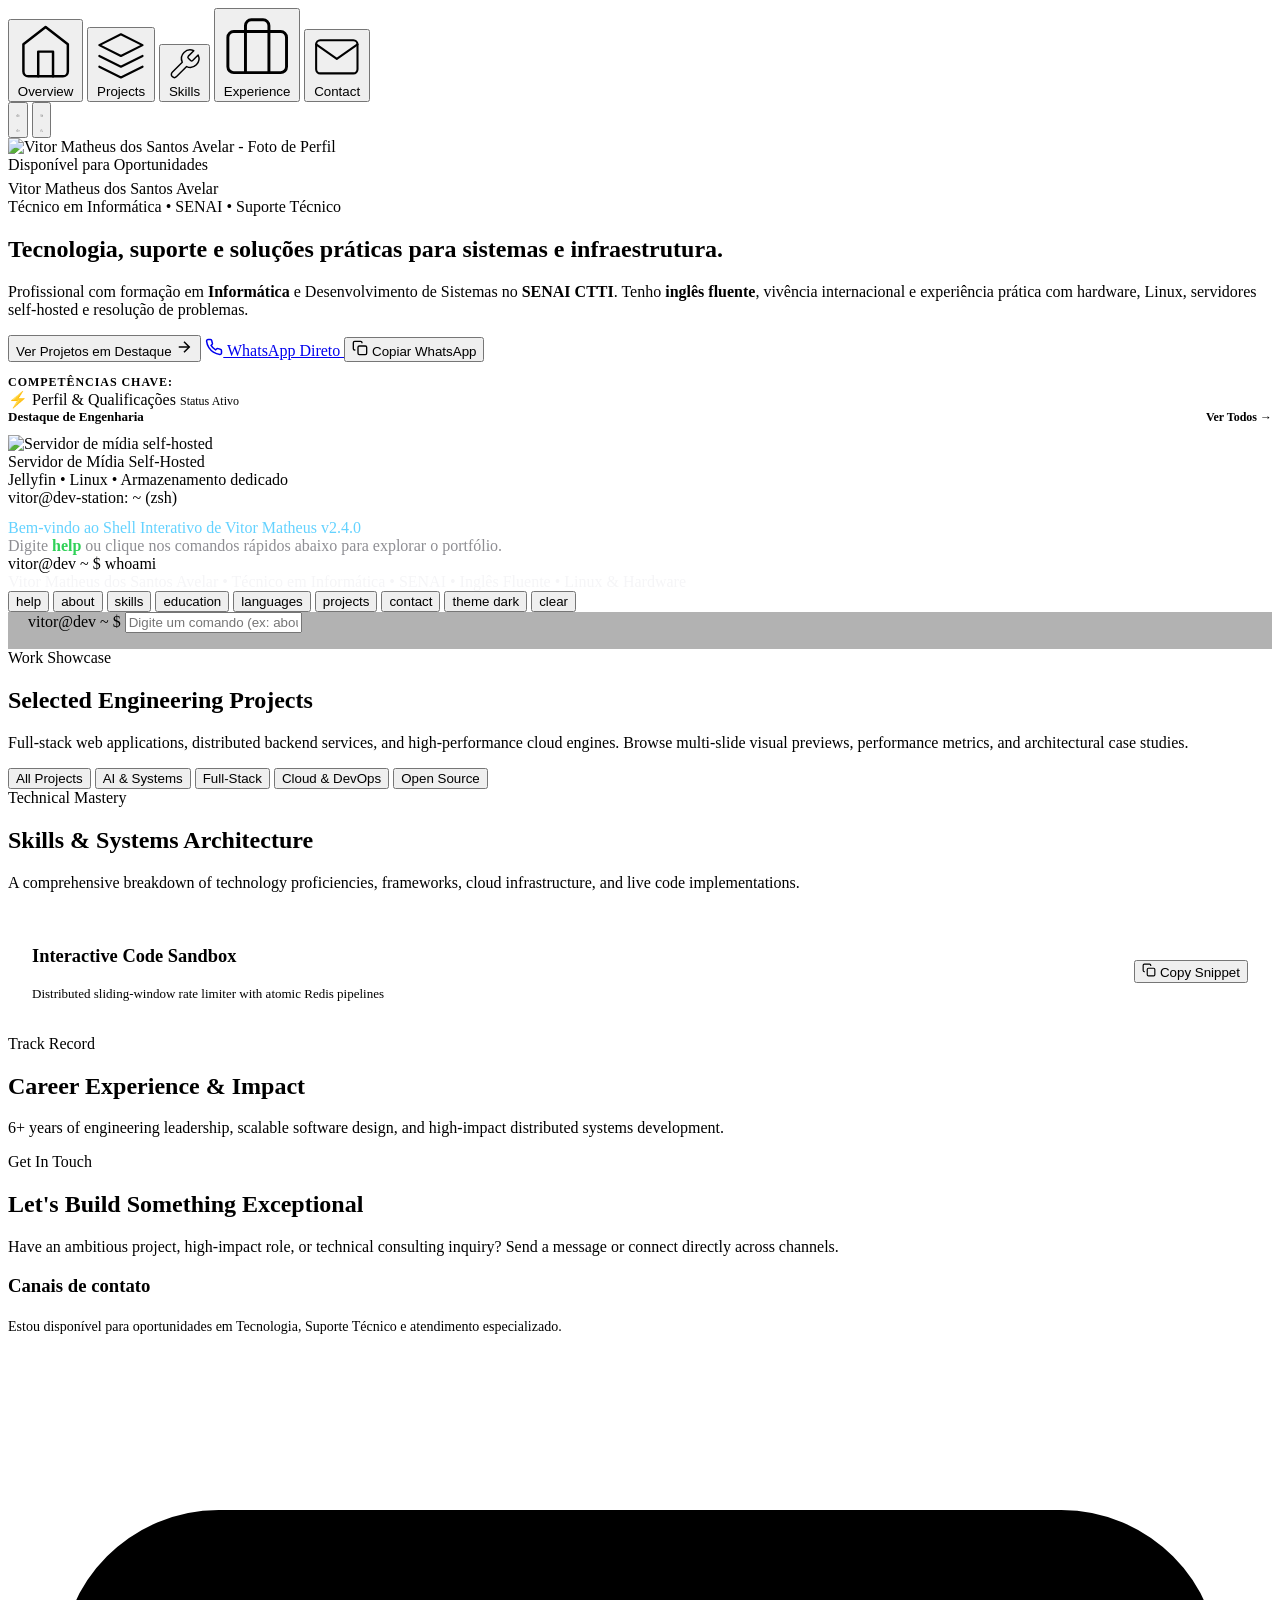
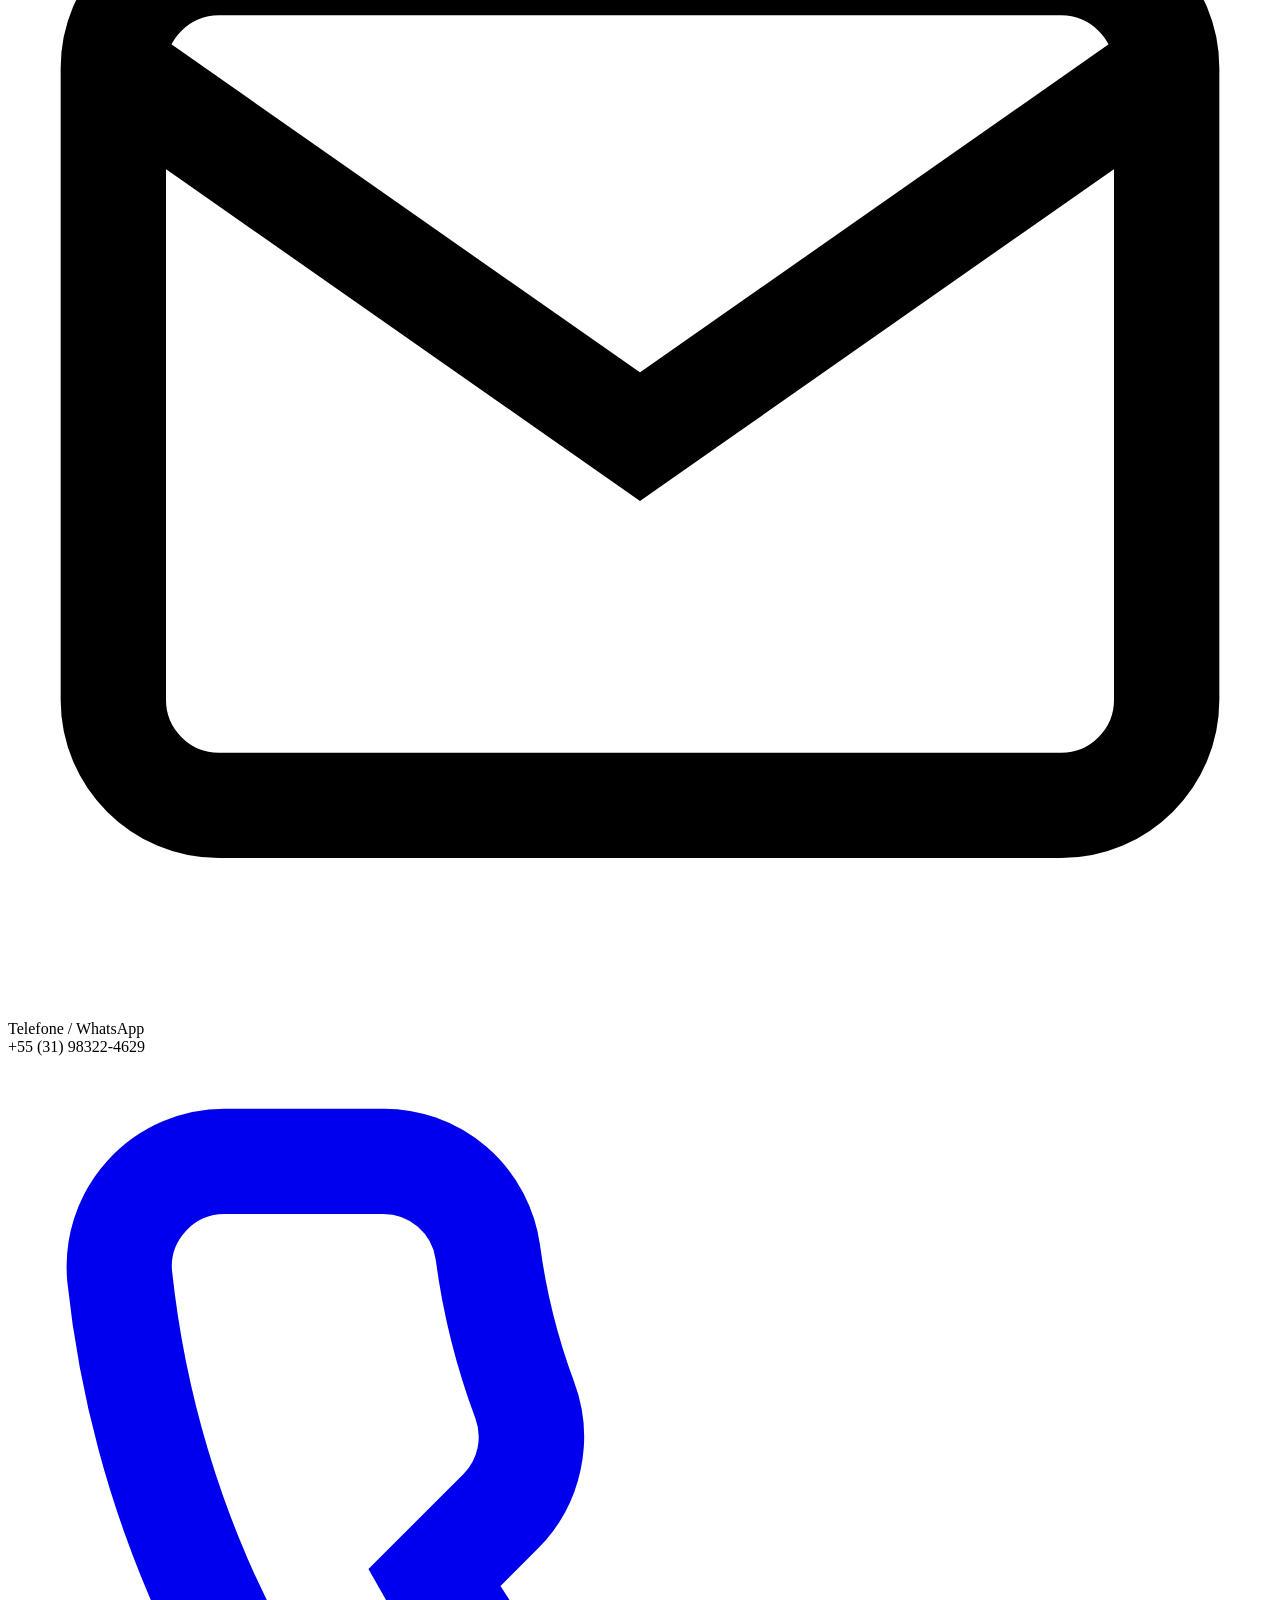
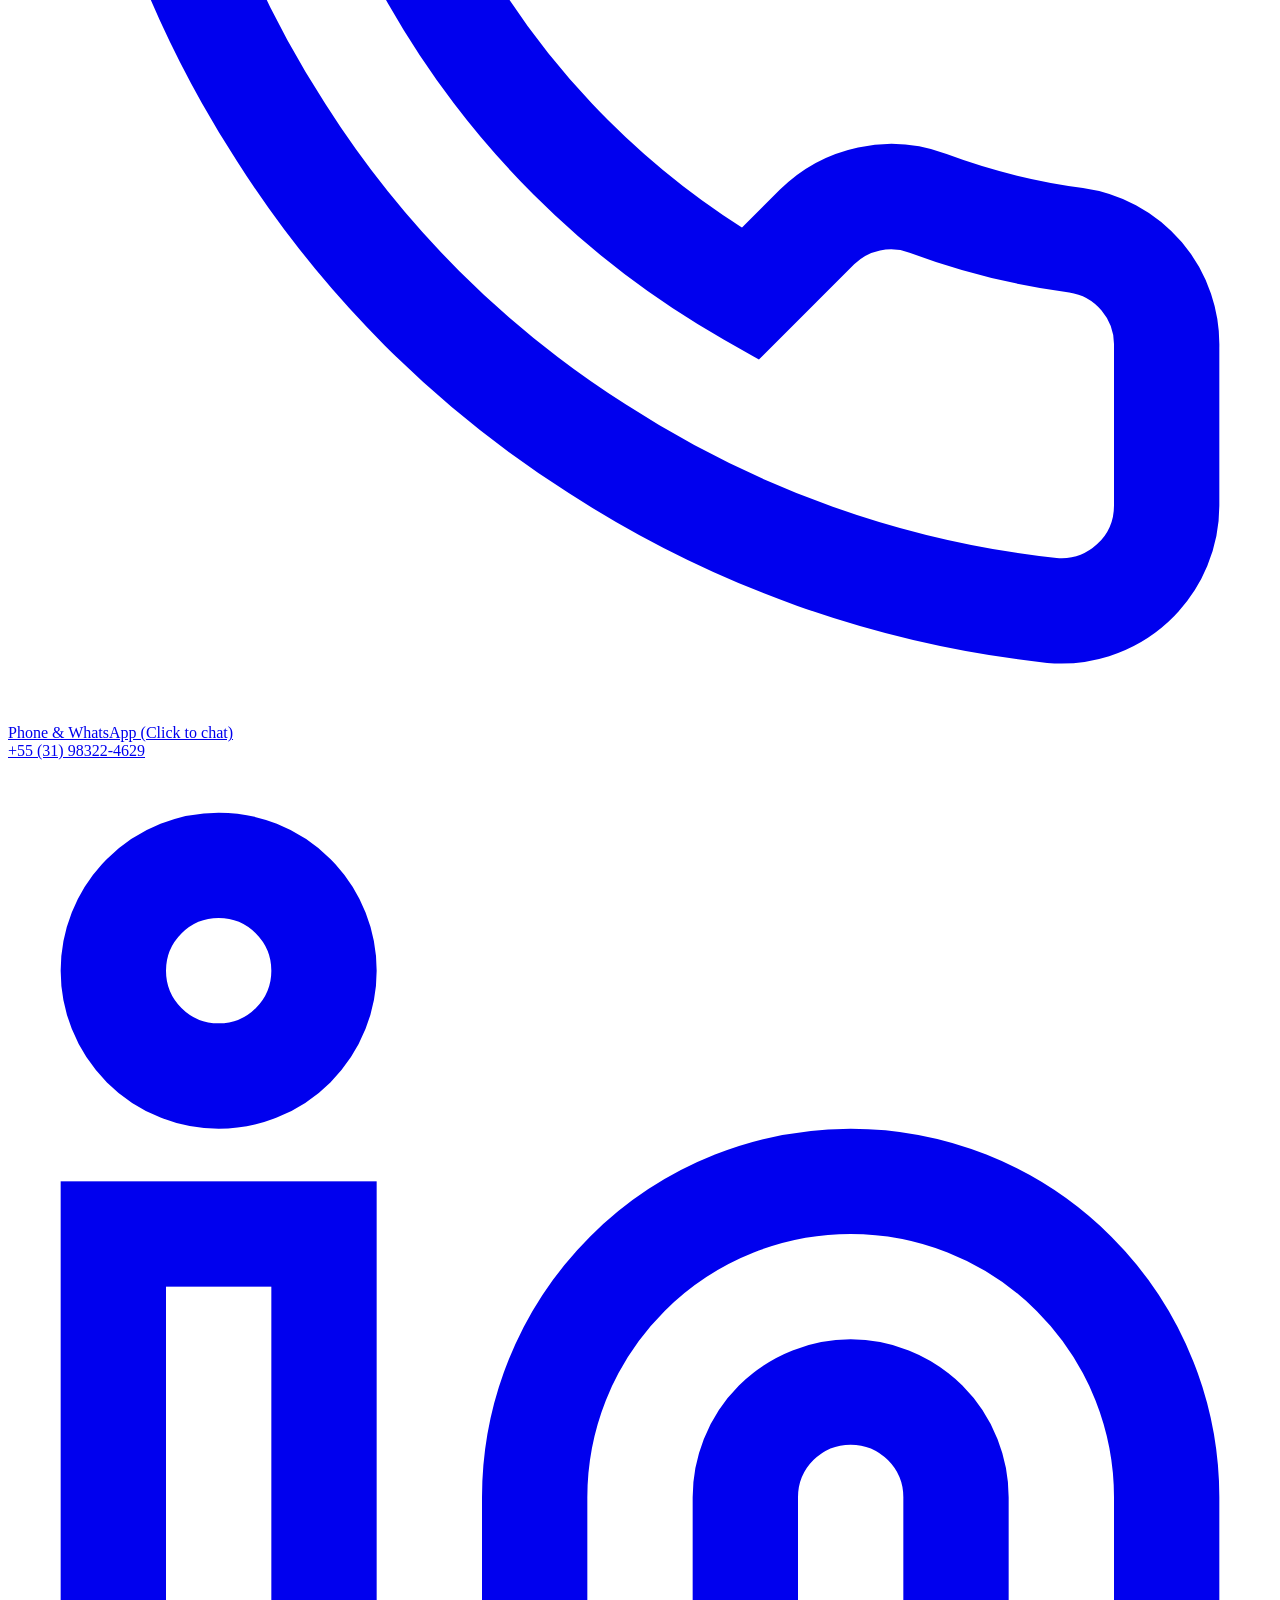
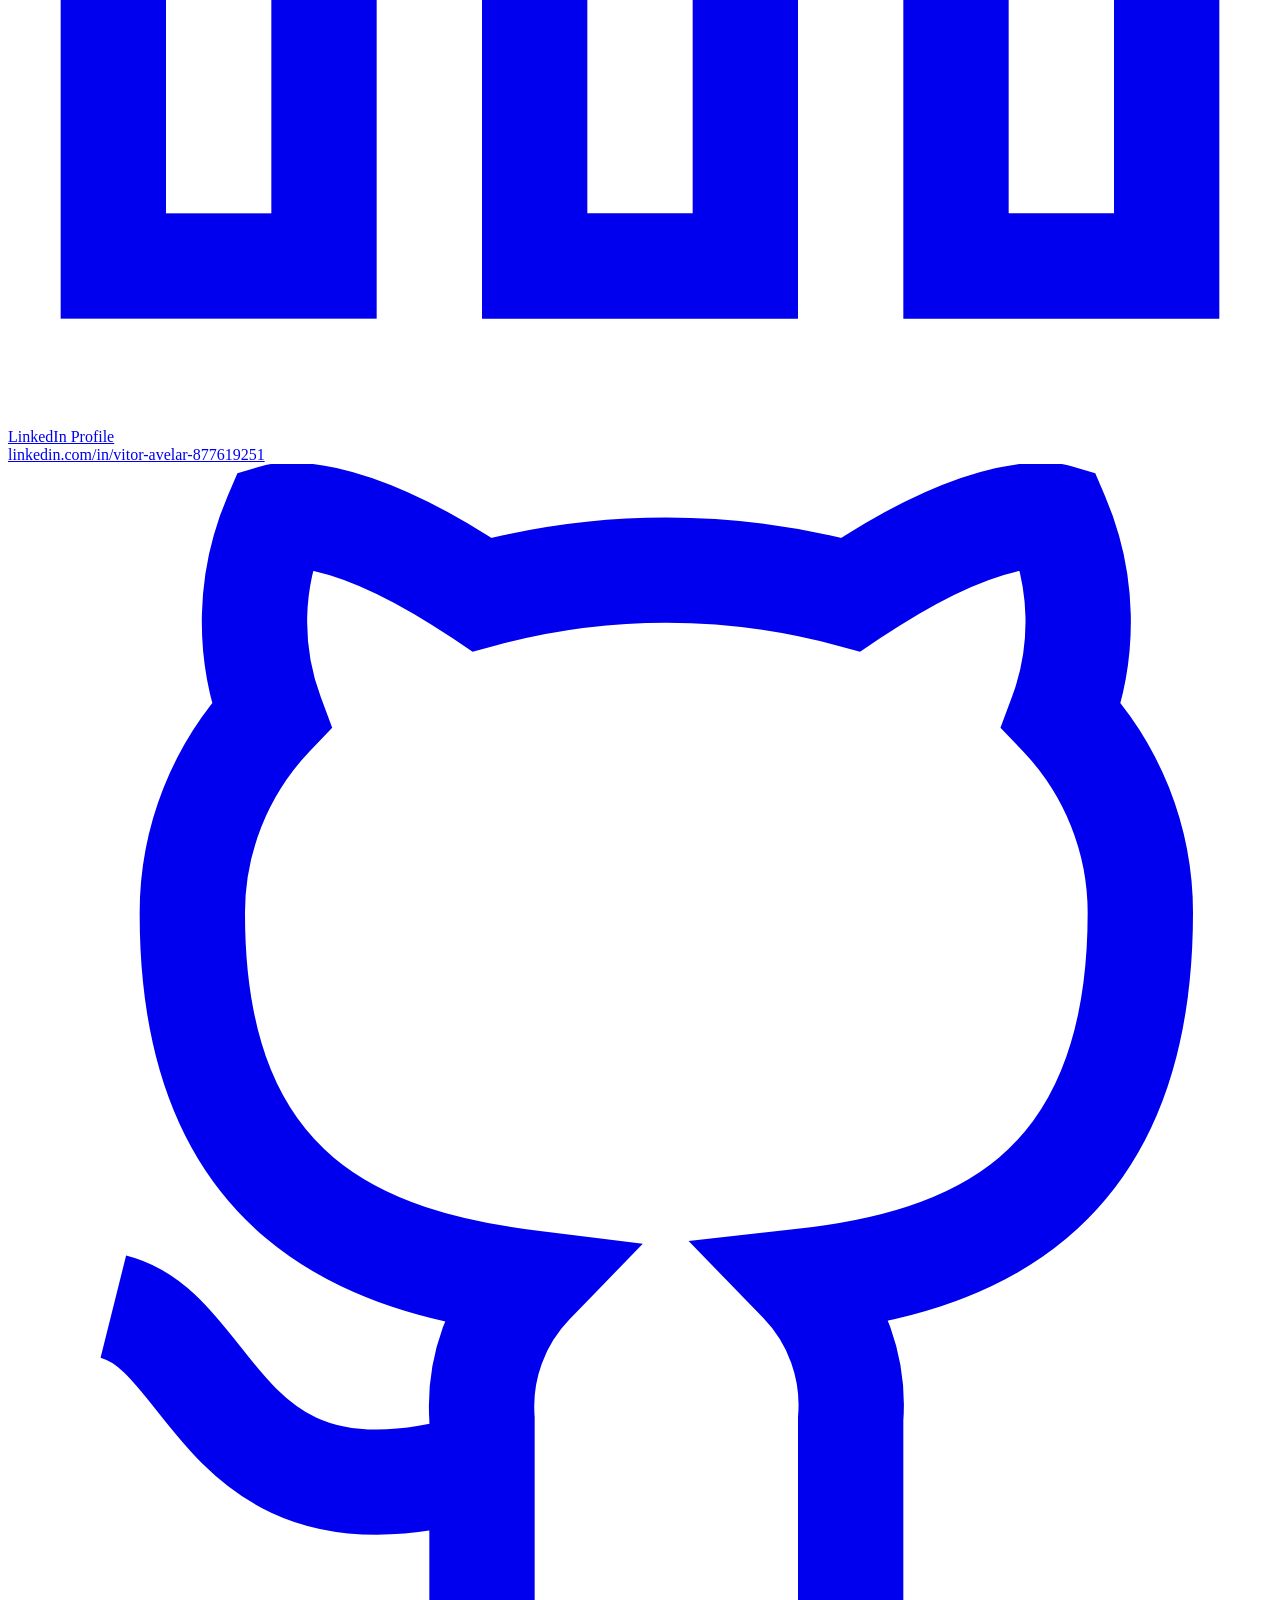
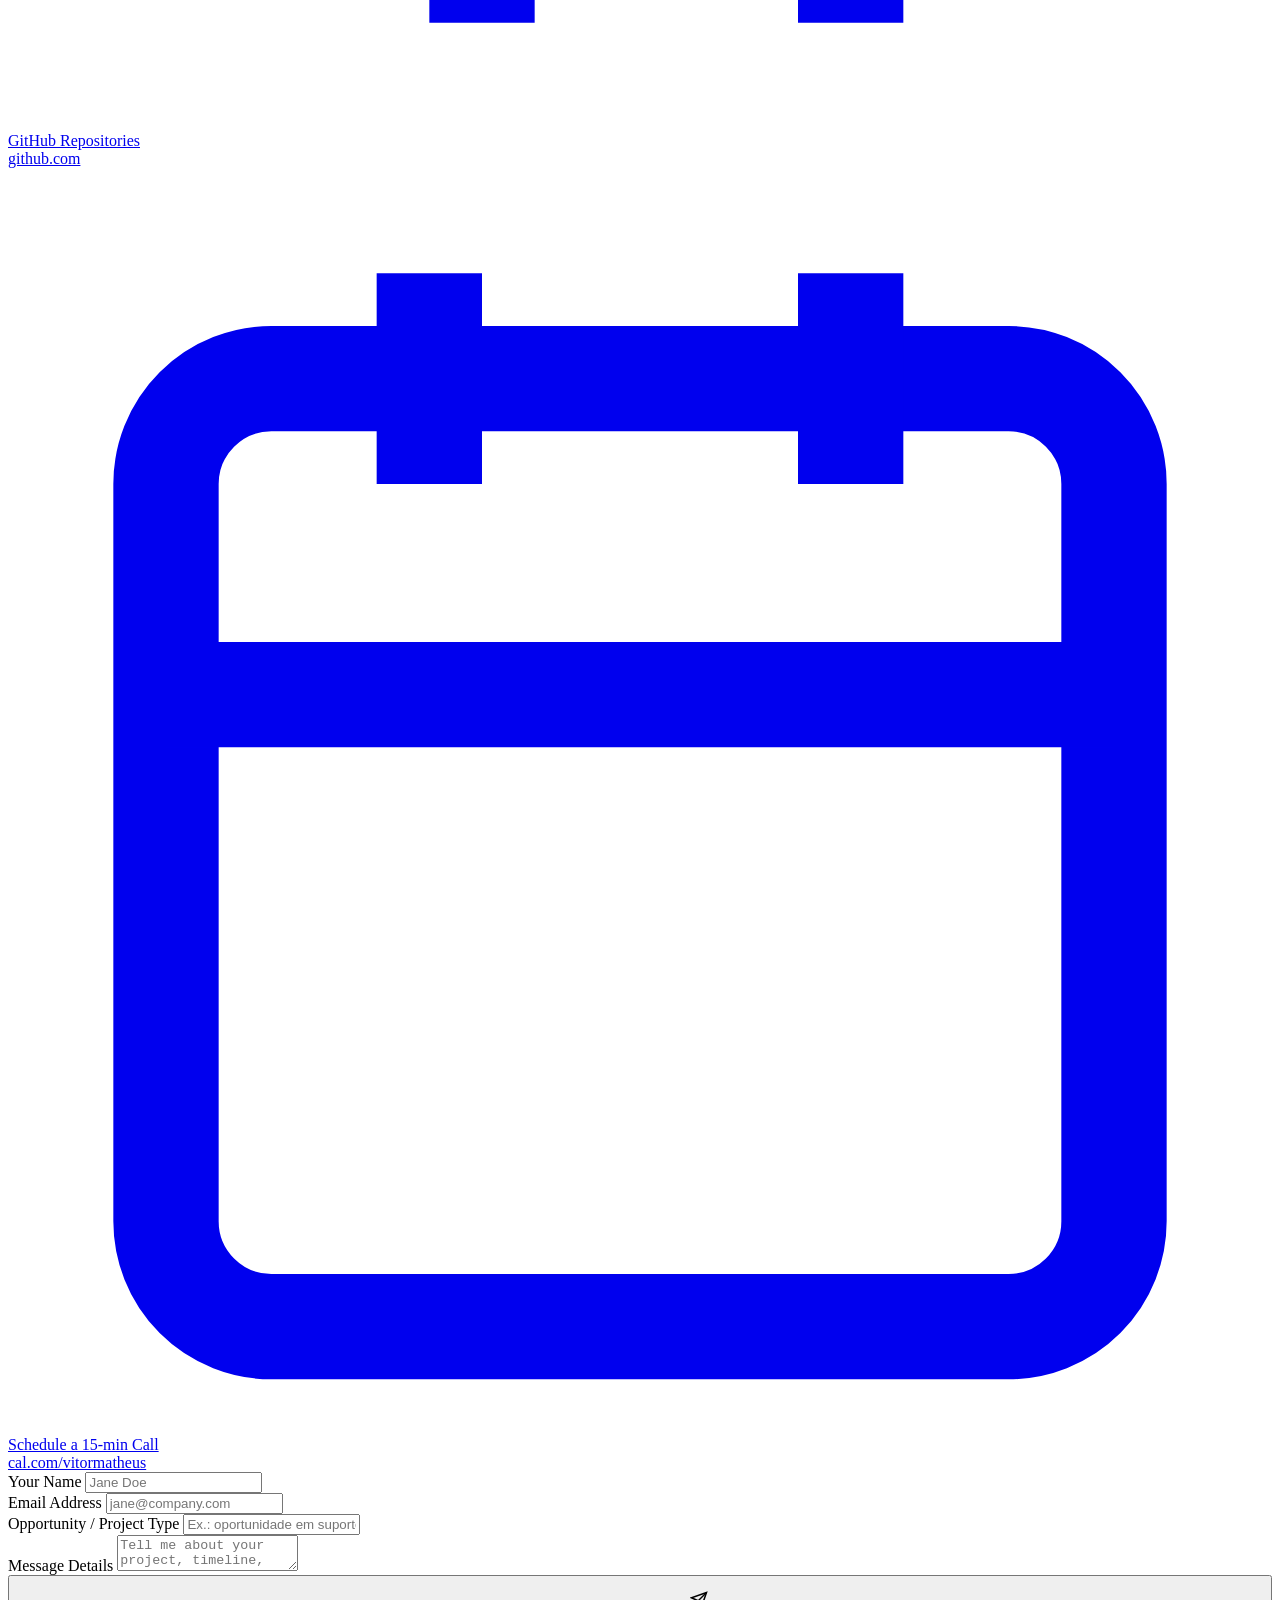
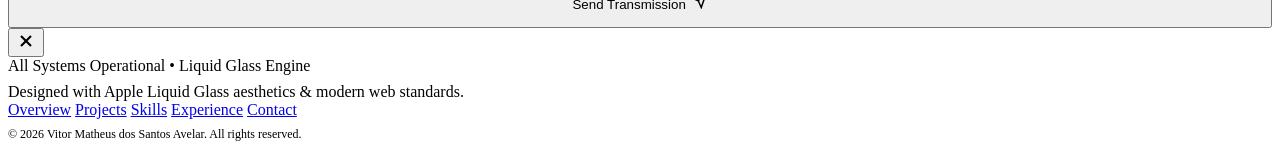
==== commit d0994550: "Add files via upload" ====
--- a/index.html
+++ b/index.html
@@ -1,1755 +1,506 @@
 <!DOCTYPE html>
-<html lang="pt-BR">
+<html lang="en" data-theme="light">
 <head>
-<meta charset="UTF-8" />
-<meta name="viewport" content="width=device-width, initial-scale=1.0" />
-<title>Crônicas do Abismo — v11 Arsenal 3D</title>
-<style>
-:root{
-  --bg:#07101a;--panel:#0c1927;--panel2:#13263a;--panel3:#172e45;
-  --line:rgba(241,201,94,.22);--text:#f1f6fb;--muted:#9eb0c2;--gold:#f1c95e;
-  --hp:#e54d5f;--mana:#4d8fff;--stam:#2bc489;--ult:#a85bd7;--coin:#ffd76a;
-}
-*{box-sizing:border-box}
-body{margin:0;font-family:Inter,Segoe UI,Arial,sans-serif;background:
-  radial-gradient(circle at 50% -10%,#1d3d62 0,#0b1c2c 30%,#07101a 68%,#04090f 100%);color:var(--text);min-height:100vh}
-body::before{content:'';position:fixed;inset:0;pointer-events:none;background:
-  linear-gradient(180deg,rgba(255,255,255,.025),transparent 18%),
-  repeating-linear-gradient(90deg,rgba(255,255,255,.012) 0 1px,transparent 1px 80px)}
-.container{max-width:1320px;margin:0 auto;padding:18px}
-.hidden{display:none!important}
-.card{background:linear-gradient(180deg,rgba(15,31,47,.97),rgba(7,17,27,.97));border:1px solid var(--line);border-radius:22px;box-shadow:0 20px 70px rgba(0,0,0,.38)}
-.hero-header{display:flex;justify-content:space-between;align-items:end;gap:16px;padding:20px 0 12px}
-.hero-header h1{margin:0;font-family:Georgia,serif;font-size:clamp(30px,4.4vw,52px);color:#fff0bd;text-shadow:0 2px 18px rgba(241,201,94,.18)}
-.hero-header p{margin:8px 0 0;max-width:850px;color:var(--muted);line-height:1.5}
-.badge{display:inline-flex;align-items:center;gap:6px;padding:7px 10px;border-radius:999px;border:1px solid rgba(241,201,94,.33);color:#ffe8a0;background:rgba(241,201,94,.055);font-size:11px;font-weight:900;letter-spacing:.1em;text-transform:uppercase}
-button{font:inherit;color:#fff;background:#172b40;border:1px solid rgba(241,201,94,.22);border-radius:13px;padding:11px 14px;font-weight:800;cursor:pointer;transition:.16s transform,.16s background,.16s border-color}
-button:hover{background:#1e3853;border-color:rgba(241,201,94,.42);transform:translateY(-1px)}
-button:disabled{opacity:.42;cursor:not-allowed;transform:none}
-button.primary{color:#21170a;background:linear-gradient(180deg,#f8d978,#dca53a);border-color:#f5cf61}
-button.danger{background:#56232c;border-color:#963c4a}
-input,select{width:100%;padding:10px 12px;background:#091623;color:#fff;border:1px solid rgba(255,255,255,.13);border-radius:11px}
-input[type=color]{padding:4px;height:42px}
-label{display:grid;gap:6px;color:#dbe8f5;font-size:13px}
-fieldset{border:1px solid rgba(255,255,255,.1);border-radius:17px;padding:13px;margin:0}
-legend{color:#ffe39b;font-weight:900;padding:0 7px}
-.small{font-size:12px;color:var(--muted);line-height:1.42}
-.eyebrow{margin:0 0 5px;color:#f3d98a;font-size:11px;font-weight:900;letter-spacing:.18em;text-transform:uppercase}
-
-/* criação */
-.creator{padding:18px;display:grid;gap:16px}
-.creator-grid{display:grid;grid-template-columns:1.05fr .95fr;gap:16px}
-.creator-col{display:grid;gap:14px;align-content:start}
-.choice-grid{display:grid;grid-template-columns:repeat(auto-fit,minmax(170px,1fr));gap:9px}
-.choice-card{position:relative;display:grid;gap:4px;padding:12px;min-height:84px;border:1px solid rgba(255,255,255,.1);border-radius:15px;background:rgba(255,255,255,.026);cursor:pointer}
-.choice-card input{position:absolute;inset:0;opacity:0;cursor:pointer}.choice-card b{font-size:14px}.choice-card span{font-size:11px;color:var(--muted);line-height:1.35}
-.choice-card:has(input:checked){border-color:rgba(241,201,94,.55);background:rgba(241,201,94,.07);box-shadow:0 0 0 1px rgba(241,201,94,.08) inset}
-.subchoices,.weapon-choices{display:grid;grid-template-columns:repeat(auto-fit,minmax(200px,1fr));gap:9px}
-.subchoice,.weapon-choice{display:flex;gap:9px;padding:11px;border:1px solid rgba(255,255,255,.09);border-radius:14px;background:rgba(255,255,255,.025);cursor:pointer}.subchoice input,.weapon-choice input{width:auto;margin-top:3px}.subchoice b,.weapon-choice b{display:block}.subchoice small,.weapon-choice small{display:block;color:var(--muted);line-height:1.35}.weapon-choice em{display:block;margin-top:5px;color:#f2d176;font-size:11px;font-style:normal}
-.subchoice:has(input:checked),.weapon-choice:has(input:checked){border-color:rgba(241,201,94,.5);background:rgba(241,201,94,.065)}
-.custom-grid{display:grid;grid-template-columns:repeat(3,minmax(0,1fr));gap:9px}
-.preview{display:grid;grid-template-columns:210px 1fr;gap:15px;align-items:center;padding:14px;border:1px solid rgba(241,201,94,.16);border-radius:18px;background:rgba(255,255,255,.027)}
-.character-frame{position:relative;height:224px;border-radius:18px;overflow:hidden;border:1px solid rgba(241,201,94,.24);background:
- radial-gradient(circle at 50% 28%,rgba(70,133,192,.32),transparent 45%),linear-gradient(180deg,#142b41,#07111a)}
-.character-frame::after{content:'';position:absolute;left:15%;right:15%;bottom:12px;height:20px;border-radius:50%;background:rgba(0,0,0,.38);filter:blur(4px)}
-.character-svg{position:absolute;inset:0;width:100%;height:100%;filter:drop-shadow(0 10px 12px rgba(0,0,0,.32))}
-.character-svg .idle{transform-origin:50% 78%;animation:idleBob 2.6s ease-in-out infinite}
-.character-svg .head{transform-origin:50% 42%;animation:headIdle 3.8s ease-in-out infinite}
-.character-svg .weapon-hand{transform-origin:58% 66%;animation:weaponIdle 3s ease-in-out infinite}
-.character-svg .hair-sway{transform-origin:50% 45%;animation:hairSway 2.8s ease-in-out infinite}
-.character-svg .eye{animation:blink 4.6s steps(1,end) infinite}
-@keyframes idleBob{0%,100%{transform:translateY(0) scaleY(1)}50%{transform:translateY(-2px) scaleY(1.012)}}
-@keyframes headIdle{0%,100%{transform:rotate(0)}50%{transform:rotate(1.2deg)}}
-@keyframes weaponIdle{0%,100%{transform:rotate(0)}50%{transform:rotate(-2.5deg)}}
-@keyframes hairSway{0%,100%{transform:skewX(0)}50%{transform:skewX(-1.8deg)}}
-@keyframes blink{0%,48%,52%,100%{opacity:1}49%,51%{opacity:.08}}
-.preview-info{display:grid;gap:7px}.preview-info strong{font-size:20px;color:#ffe49a}.preview-line{font-size:12px;color:var(--muted);line-height:1.45}
-
-
-/* preview 3D do criador */
-.creator-3d-wrap{position:relative;height:420px;border-radius:20px;overflow:hidden;border:1px solid rgba(72,138,185,.42);background:radial-gradient(circle at 50% 24%,rgba(255,255,255,.76),transparent 38%),linear-gradient(180deg,#bfe8ff,#6faed5)}
-#creator3D{position:absolute;inset:0;cursor:grab;touch-action:none}#creator3D:active{cursor:grabbing}
-#creator3D canvas{display:block;width:100%!important;height:100%!important}
-.preview-3d-ui{position:absolute;z-index:4;left:12px;right:12px;bottom:10px;display:flex;justify-content:space-between;gap:8px;pointer-events:none}.preview-3d-ui span{padding:6px 9px;border-radius:999px;background:rgba(5,11,18,.72);border:1px solid rgba(255,255,255,.09);font-size:10px;color:#c9d7e4;backdrop-filter:blur(6px)}
-.preview-3d-badge{position:absolute;z-index:4;top:10px;left:10px;padding:6px 9px;border-radius:999px;background:rgba(8,16,26,.75);border:1px solid rgba(241,201,94,.22);color:#ffe19a;font-size:10px;font-weight:900;letter-spacing:.1em}
-#creatorFallback{position:absolute;inset:0;display:none}.creator-3d-wrap.fallback #creatorFallback{display:block}.creator-3d-wrap.fallback #creator3D{display:none}
-.rpg-preview{grid-template-columns:minmax(360px,.95fr) 1.05fr;align-items:stretch}.rpg-preview .preview-info{align-content:center}
-.race-note{margin-top:7px;padding:9px 10px;border-radius:11px;border:1px solid rgba(255,255,255,.08);background:rgba(255,255,255,.025);font-size:11px;color:#9eb5c8}
-@media(max-width:920px){.rpg-preview{grid-template-columns:1fr}.creator-3d-wrap{height:360px}}
-
-/* HUD e batalha */
-.game{padding:17px;display:grid;gap:15px}
-.hud{display:grid;grid-template-columns:1fr 1fr;gap:13px}.hud-card{padding:13px;border:1px solid rgba(255,255,255,.08);border-radius:18px;background:rgba(255,255,255,.024)}
-.hud-head{display:flex;justify-content:space-between;gap:10px;align-items:center}.hud-head h3{margin:0;font-size:20px;color:#ffdb77}.hud-meta{margin-top:4px;font-size:11px;color:var(--muted)}
-.hud-badges{display:flex;gap:7px;flex-wrap:wrap;justify-content:flex-end}
-.bar{height:23px;position:relative;overflow:hidden;background:#091521;border:1px solid rgba(255,255,255,.11);border-radius:999px;margin-top:7px}.bar i{display:block;position:absolute;inset:0 auto 0 0;width:30%;transition:.28s width}.bar b{position:absolute;inset:0;display:grid;place-items:center;font-size:11px;text-shadow:0 1px 3px #000}
-.hp i{background:linear-gradient(90deg,#a7253e,#ef596b)}.mana i{background:linear-gradient(90deg,#235dce,#65a3ff)}.stam i{background:linear-gradient(90deg,#148261,#35d89c)}.ult i{background:linear-gradient(90deg,#7135a6,#d47bf5)}
-.battle-scene{position:relative;overflow:hidden;min-height:310px;padding:20px;display:grid;grid-template-columns:minmax(0,1fr) auto minmax(0,1fr);gap:18px;align-items:center;background:
- radial-gradient(circle at 50% 28%,rgba(58,112,166,.16),transparent 35%),
- linear-gradient(180deg,rgba(23,50,75,.28),rgba(4,10,16,.1));border-radius:20px;border:1px solid rgba(255,255,255,.07)}
-.battle-scene::before{content:'';position:absolute;left:-10%;right:-10%;bottom:-46px;height:150px;border-radius:50%;background:radial-gradient(ellipse at center,rgba(60,81,98,.28),rgba(0,0,0,.38) 65%);transform:perspective(380px) rotateX(65deg)}
-.combatant{position:relative;z-index:2;display:grid;grid-template-columns:210px minmax(0,1fr);gap:14px;align-items:center}.battle-char{height:245px}.status-side{display:grid;gap:7px}.nameplate strong{font-size:24px;font-family:Georgia,serif;color:#ffd66f}.nameplate span{display:block;font-size:11px;color:var(--muted);margin-top:3px}.gearline{font-size:11px;color:#aab9c8;line-height:1.45}.vs{position:relative;z-index:2;font-size:48px;color:#f3cc66;text-shadow:0 0 18px rgba(241,201,94,.3)}
-.fx-layer{position:absolute;inset:0;z-index:10;pointer-events:none;overflow:hidden}.fx-projectile{position:absolute;top:42%;left:50%;font-size:44px;opacity:0;filter:drop-shadow(0 0 12px currentColor);animation:projectile .68s cubic-bezier(.16,.8,.25,1) forwards}.fx-projectile.enemy{animation-name:projectileEnemy}.fx-particle{position:absolute;left:50%;top:48%;width:8px;height:8px;border-radius:50%;opacity:0;animation:particleBurst .68s ease-out forwards}.slash-arc{position:absolute;width:120px;height:65px;border:4px solid rgba(255,255,255,.75);border-left-color:transparent;border-bottom-color:transparent;border-radius:50%;left:50%;top:40%;opacity:0;transform:rotate(20deg);animation:slashArc .45s ease-out forwards}.impact-ring{position:absolute;width:80px;height:80px;border:3px solid rgba(255,235,163,.84);border-radius:50%;left:50%;top:44%;transform:translate(-50%,-50%) scale(.2);opacity:0;animation:impactRing .52s ease-out forwards}
-.float-number{position:absolute;z-index:11;font-weight:1000;font-size:25px;opacity:0;text-shadow:0 2px 4px rgba(0,0,0,.62);animation:floatNumber .88s ease-out forwards}.float-number.hit{color:#ff8996}.float-number.heal{color:#89f4b8}.float-number.crit{color:#ffe17a;font-size:30px}
-.hero-lunge{animation:heroLunge .42s ease}.enemy-lunge{animation:enemyLunge .42s ease}.hit-react{animation:hitReact .38s ease}.scene-shake{animation:sceneShake .38s linear}
-@keyframes heroLunge{0%,100%{transform:translateX(0)}50%{transform:translateX(26px) scale(1.025)}}@keyframes enemyLunge{0%,100%{transform:translateX(0)}50%{transform:translateX(-26px) scale(1.025)}}@keyframes hitReact{0%,100%{filter:none;transform:translateX(0)}35%{filter:brightness(1.7);transform:translateX(5px)}55%{transform:translateX(-3px)}}
-@keyframes sceneShake{0%,100%{transform:translateX(0)}20%{transform:translateX(-5px)}40%{transform:translateX(4px)}60%{transform:translateX(-3px)}80%{transform:translateX(2px)}}
-@keyframes projectile{0%{opacity:0;transform:translate(-160px,20px) scale(.5) rotate(-8deg)}20%{opacity:1}100%{opacity:0;transform:translate(145px,-10px) scale(1.2) rotate(8deg)}}@keyframes projectileEnemy{0%{opacity:0;transform:translate(145px,0) scale(.5)}20%{opacity:1}100%{opacity:0;transform:translate(-160px,15px) scale(1.2)}}
-@keyframes particleBurst{0%{opacity:0;transform:translate(0,0) scale(.4)}25%{opacity:1}100%{opacity:0;transform:translate(var(--dx),var(--dy)) scale(1.2)}}@keyframes slashArc{0%{opacity:0;transform:rotate(5deg) scale(.45)}35%{opacity:1}100%{opacity:0;transform:rotate(75deg) scale(1.25)}}@keyframes impactRing{0%{opacity:0;transform:translate(-50%,-50%) scale(.2)}35%{opacity:1}100%{opacity:0;transform:translate(-50%,-50%) scale(1.7)}}@keyframes floatNumber{0%{opacity:0;transform:translateY(0) scale(.7)}18%{opacity:1}100%{opacity:0;transform:translateY(-64px) scale(1.08)}}
-.actions{display:grid;grid-template-columns:repeat(7,minmax(0,1fr));gap:9px}.action-sub{display:block;font-size:10px;color:#97a9ba;font-weight:500;margin-top:3px}
-.panels{display:grid;grid-template-columns:1.05fr .95fr;gap:14px}.panel{padding:14px}.log{display:grid;gap:7px;max-height:330px;overflow:auto;margin-top:10px}.log p{margin:0;padding:9px 11px;background:rgba(255,255,255,.032);border-radius:11px;line-height:1.42;font-size:13px}.log p.good{border-left:4px solid #33c77b}.log p.bad{border-left:4px solid #e75464}.log p.info{border-left:4px solid #f0c75e}.log p.shop{border-left:4px solid #55c7ff}
-.dice-grid{display:grid;grid-template-columns:repeat(auto-fit,minmax(105px,1fr));gap:8px}.die-card{padding:10px;border:1px solid rgba(255,255,255,.08);border-radius:14px;background:rgba(255,255,255,.025);display:grid;gap:6px}.die-card input{padding:7px}.roll{min-height:38px;border:1px dashed rgba(255,255,255,.14);border-radius:9px;padding:7px;text-align:center;color:#dbe9f6;font-size:11px}
-.beginner{margin-top:12px;padding:12px;border:1px solid rgba(241,201,94,.17);border-radius:14px;background:rgba(255,255,255,.02)}.beginner summary{cursor:pointer;color:#ffe29b;font-weight:900}.guide-grid{display:grid;grid-template-columns:1fr 1fr;gap:14px}.guide-grid li{margin:5px 0;color:var(--muted)}
-.game-footer{display:flex;justify-content:space-between;align-items:center;gap:10px;flex-wrap:wrap}
-.game-over-overlay{position:absolute;inset:0;z-index:30;display:none;place-items:center;align-content:center;gap:8px;text-align:center;background:rgba(4,8,13,.88);backdrop-filter:blur(5px);color:#fff0bd}
-.game-over-overlay.active{display:grid;animation:gameOverIn .24s ease-out}
-.game-over-overlay strong{font:900 clamp(34px,6vw,64px) Georgia,serif;letter-spacing:.08em;color:#ff7180;text-shadow:0 0 24px rgba(229,77,95,.55)}
-.game-over-overlay span{color:#d5e0eb;font-size:14px}
-@keyframes gameOverIn{from{opacity:0}to{opacity:1}}
-
-/* inventário + loja */
-dialog{border:none;padding:0;background:transparent;color:var(--text)}dialog::backdrop{background:rgba(0,0,0,.68);backdrop-filter:blur(2px)}
-.modal-card{width:min(1060px,95vw);max-height:90vh;overflow:auto;padding:19px}.modal-top{display:flex;justify-content:space-between;gap:12px;align-items:center;margin-bottom:14px}.modal-grid{display:grid;grid-template-columns:320px 1fr;gap:14px}.modal-col{display:grid;gap:12px;align-content:start}.box{padding:13px;border:1px solid rgba(255,255,255,.08);border-radius:15px;background:rgba(255,255,255,.025)}.box h3{margin:0 0 9px}.item-grid{display:grid;grid-template-columns:repeat(auto-fit,minmax(210px,1fr));gap:9px}.item{display:grid;gap:6px;padding:11px;border:1px solid rgba(255,255,255,.08);border-radius:13px;background:rgba(255,255,255,.025)}.item.equipped{border-color:rgba(241,201,94,.5);background:rgba(241,201,94,.065)}.item-price{color:#ffd86f;font-size:12px;font-weight:900}.potion-grid{display:grid;grid-template-columns:repeat(3,minmax(0,1fr));gap:8px}.coin{color:#ffdc78;font-weight:900}.store-banner{padding:12px;border:1px solid rgba(83,196,255,.24);border-radius:14px;background:linear-gradient(135deg,rgba(36,117,160,.13),rgba(255,215,105,.05));margin-bottom:13px}.rarity{font-size:10px;padding:3px 7px;border-radius:999px;background:rgba(255,255,255,.06);color:#cdd9e5;display:inline-flex;width:max-content}.shop-grid{display:grid;grid-template-columns:repeat(auto-fit,minmax(215px,1fr));gap:9px}.shop-item{display:grid;gap:7px;padding:12px;border:1px solid rgba(255,255,255,.09);border-radius:14px;background:rgba(255,255,255,.026)}
-.merchant-showcase{display:grid;grid-template-columns:150px 1fr;gap:14px;align-items:center;margin-bottom:13px;padding:10px 12px;border:1px solid rgba(241,201,94,.22);border-radius:15px;background:linear-gradient(100deg,rgba(174,113,48,.13),rgba(50,100,137,.08))}
-#merchant3D{height:155px;border-radius:12px;overflow:hidden;background:radial-gradient(circle at 50% 26%,rgba(236,177,93,.25),transparent 48%),#08131d}.merchant-showcase h3{margin:0;color:#ffe19a;font:700 18px Georgia,serif}.merchant-showcase p{margin:5px 0 0;color:#b7c8d8;font-size:12px;line-height:1.45}
-
-@media(max-width:1080px){.creator-grid,.hud,.panels,.modal-grid{grid-template-columns:1fr}.battle-scene{grid-template-columns:1fr}.vs{display:none}.actions{grid-template-columns:repeat(3,minmax(0,1fr))}.combatant{grid-template-columns:190px 1fr}}
-@media(max-width:760px){.custom-grid,.guide-grid,.potion-grid{grid-template-columns:1fr}.preview{grid-template-columns:1fr}.character-frame{height:260px}.combatant{grid-template-columns:1fr}.battle-char{height:260px}.actions{grid-template-columns:repeat(2,minmax(0,1fr))}.hud-head{align-items:flex-start;flex-direction:column}.hud-badges{justify-content:flex-start}}
-
-/* v6 — interface compacta, acampamento e personagem detalhado */
-.hud{gap:10px}.hud-card{padding:10px 13px}.hud-head{min-height:44px}.hud-meta{max-width:660px}
-.battle-scene{min-height:330px;padding:18px}.combatant{grid-template-columns:225px minmax(0,1fr)}.battle-char{height:270px}.status-side{gap:6px}.status-side .bar{margin-top:3px}
-.character-frame{background:radial-gradient(circle at 48% 25%,rgba(80,151,215,.34),transparent 42%),linear-gradient(180deg,#142c43,#07111a)}
-.character-svg{filter:drop-shadow(0 14px 15px rgba(0,0,0,.4)) saturate(1.05)}
-.character-svg .cloth-sway{transform-origin:50% 65%;animation:clothSway 3s ease-in-out infinite}
-.character-svg .aura-pulse{transform-origin:50% 45%;animation:auraPulse 2.8s ease-in-out infinite}
-.character-svg .weapon-glint{animation:weaponGlint 3.4s ease-in-out infinite}
-@keyframes clothSway{0%,100%{transform:skewX(0)}50%{transform:skewX(1.4deg)}}
-@keyframes auraPulse{0%,100%{opacity:.12;transform:scale(.96)}50%{opacity:.25;transform:scale(1.03)}}
-@keyframes weaponGlint{0%,70%,100%{opacity:.35}75%{opacity:1}}
-.game-footer{padding-top:2px}.auto-next-note{display:flex;align-items:center;gap:7px;color:#b9cad9}.auto-next-note::before{content:'↻';color:#f3ce68;font-weight:1000}
-.camp-card{width:min(790px,94vw);padding:20px}.camp-intro{padding:12px 14px;border:1px solid rgba(241,201,94,.2);border-radius:14px;background:rgba(241,201,94,.05);margin-bottom:14px}.camp-options{display:grid;grid-template-columns:repeat(3,minmax(0,1fr));gap:10px}.camp-option{display:grid;gap:7px;text-align:left;min-height:145px;padding:15px}.camp-option strong{color:#ffe399;font-size:16px}.camp-option span{font-size:12px;color:var(--muted);line-height:1.45}.camp-option em{font-size:11px;color:#84e2b2;font-style:normal}
-.gender-note{font-size:11px;color:#9fb2c5}.custom-grid{grid-template-columns:repeat(3,minmax(0,1fr))}
-@media(max-width:1000px){.combatant{grid-template-columns:190px minmax(0,1fr)}.battle-char{height:240px}.camp-options{grid-template-columns:1fr}}
-@media(max-width:760px){.combatant{grid-template-columns:1fr}.battle-char{height:260px}.custom-grid{grid-template-columns:1fr 1fr}}
-@media(max-width:520px){.custom-grid{grid-template-columns:1fr}}
-
-
-/* v7 — criador de personagem RPG avançado */
-.creator-grid{grid-template-columns:minmax(420px,.86fr) minmax(560px,1.14fr);align-items:start}
-.rpg-customizer{padding:0;overflow:hidden;background:linear-gradient(180deg,rgba(16,34,51,.72),rgba(8,19,30,.72))}
-.rpg-customizer>legend{margin-left:14px}
-.customizer-head{display:flex;justify-content:space-between;align-items:center;gap:12px;padding:13px 14px;border-bottom:1px solid rgba(255,255,255,.08);background:linear-gradient(90deg,rgba(241,201,94,.05),transparent)}
-.class-identity{display:grid;gap:3px}.class-identity strong{font-family:Georgia,serif;font-size:18px;color:#ffe19a}.class-identity span{font-size:11px;color:var(--muted)}
-.editor-actions{display:flex;gap:7px;flex-wrap:wrap}.editor-actions button{padding:8px 10px;font-size:11px}
-.editor-tabs{display:grid;grid-template-columns:repeat(5,1fr);border-bottom:1px solid rgba(255,255,255,.08);background:#091522}
-.editor-tab{border:0;border-radius:0;background:transparent;padding:11px 7px;color:#9fb2c5;font-size:11px;letter-spacing:.04em;text-transform:uppercase}
-.editor-tab:hover{transform:none;background:rgba(255,255,255,.035)}.editor-tab.active{color:#ffe19a;background:rgba(241,201,94,.07);box-shadow:inset 0 -2px #e4ba50}
-.editor-panel{display:none;padding:14px}.editor-panel.active{display:block}.editor-panel .custom-grid{grid-template-columns:repeat(3,minmax(0,1fr))}
-.editor-panel label>span.help{font-size:10px;color:#7f94a9;line-height:1.3}
-.palette-strip{display:grid;grid-template-columns:repeat(5,1fr);gap:5px;margin-top:8px}.palette-strip i{height:17px;border-radius:6px;border:1px solid rgba(255,255,255,.15);box-shadow:inset 0 1px rgba(255,255,255,.12)}
-.material-note{margin-top:9px;padding:9px 10px;border-radius:11px;border:1px solid rgba(255,255,255,.07);background:rgba(255,255,255,.025);font-size:11px;color:#9eb2c5;line-height:1.4}
-.preview.rpg-preview{grid-template-columns:minmax(300px,380px) 1fr;padding:0;overflow:hidden;align-items:stretch;min-height:520px;background:linear-gradient(145deg,rgba(19,42,63,.88),rgba(6,15,24,.95))}
-.rpg-preview .character-frame{height:520px;border:0;border-radius:0;border-right:1px solid rgba(241,201,94,.18);background:radial-gradient(circle at 50% 22%,rgba(91,155,210,.28),transparent 36%),linear-gradient(180deg,#132a40,#061019 80%)}
-.rpg-preview .preview-info{padding:20px 18px;align-content:center;gap:11px}.rpg-preview .preview-info strong{font-family:Georgia,serif;font-size:25px}.rpg-preview .preview-line{font-size:12px;line-height:1.55}
-.appearance-summary{display:grid;gap:7px;margin-top:6px}.appearance-pill{display:inline-flex;width:max-content;max-width:100%;padding:5px 8px;border-radius:999px;border:1px solid rgba(255,255,255,.1);background:rgba(255,255,255,.035);font-size:10px;color:#c4d2df}
-.character-svg{filter:drop-shadow(0 18px 20px rgba(0,0,0,.48)) saturate(1.08) contrast(1.02)}
-.character-svg .breath{transform-origin:50% 68%;animation:breathRpg 3.3s ease-in-out infinite}.character-svg .cape-motion{transform-origin:50% 48%;animation:capeRpg 3.8s ease-in-out infinite}.character-svg .weapon-hand{transform-origin:62% 60%;animation:weaponRpg 3.1s ease-in-out infinite}.character-svg .hair-sway{transform-origin:50% 30%;animation:hairRpg 3.4s ease-in-out infinite}.character-svg .eye{animation:blinkRpg 5.1s steps(1,end) infinite}.character-svg .rune-pulse{animation:runePulse 2.2s ease-in-out infinite}.character-svg .cloth-light{animation:clothLight 3.4s ease-in-out infinite}
-@keyframes breathRpg{0%,100%{transform:translateY(0) scaleY(1)}50%{transform:translateY(-2px) scaleY(1.008)}}@keyframes capeRpg{0%,100%{transform:skewX(0)}50%{transform:skewX(1.3deg)}}@keyframes weaponRpg{0%,100%{transform:rotate(0)}50%{transform:rotate(-1.8deg)}}@keyframes hairRpg{0%,100%{transform:skewX(0)}50%{transform:skewX(-1.1deg)}}@keyframes blinkRpg{0%,48%,52%,100%{opacity:1}49%,51%{opacity:.05}}@keyframes runePulse{0%,100%{opacity:.46}50%{opacity:1}}@keyframes clothLight{0%,100%{opacity:.14}50%{opacity:.28}}
-.battle-char .character-svg{filter:drop-shadow(0 13px 12px rgba(0,0,0,.45)) saturate(1.06)}
-@media(max-width:1180px){.creator-grid{grid-template-columns:1fr}.preview.rpg-preview{grid-template-columns:minmax(300px,420px) 1fr}}
-@media(max-width:760px){.editor-tabs{grid-template-columns:repeat(3,1fr)}.editor-panel .custom-grid{grid-template-columns:1fr 1fr}.preview.rpg-preview{grid-template-columns:1fr}.rpg-preview .character-frame{height:480px;border-right:0;border-bottom:1px solid rgba(241,201,94,.18)}}
-@media(max-width:520px){.editor-panel .custom-grid{grid-template-columns:1fr}.editor-tabs{grid-template-columns:1fr 1fr}.rpg-preview .character-frame{height:430px}}
-
-
-/* v10 — 3D anime reutilizado na criação e batalha */
-.model-stage{position:relative;overflow:hidden;background:radial-gradient(circle at 50% 22%,rgba(64,115,164,.26),transparent 42%),linear-gradient(180deg,#10253a,#061019 82%)}
-.battle-model3d,.battle-model-fallback{position:absolute;inset:0}.battle-model3d canvas{display:block;width:100%!important;height:100%!important}.battle-model-fallback{display:none}
-.model-stage.no-webgl .battle-model3d{display:none}.model-stage.no-webgl .battle-model-fallback{display:block}
-.creator-3d-wrap canvas{filter:saturate(1.04) contrast(1.02)}
-.battle-char{height:290px}.battle-char canvas{filter:saturate(1.06) contrast(1.03)}
-.preview-3d-badge{background:rgba(8,17,27,.72);backdrop-filter:blur(5px)}
-@media(max-width:760px){.battle-char{height:320px}}
-
-
-.single-d20{max-width:420px;margin:auto;padding:18px;grid-template-columns:1fr 1fr;align-items:center;gap:12px}
-.single-d20>b,.single-d20>.roll,.single-d20>small{grid-column:1/-1}.single-d20>small{color:var(--muted)}
-.d20-face{width:76px;height:84px;display:grid;place-items:center;background:linear-gradient(145deg,#ebce82,#705332);clip-path:polygon(50% 0,96% 25%,96% 75%,50% 100%,4% 75%,4% 25%);color:#101923;font:bold 30px Georgia;text-shadow:0 1px #ffecc2}.single-d20>button{grid-column:1/-1}
-</style>
+    <meta charset="UTF-8">
+    <meta name="viewport" content="width=device-width, initial-scale=1.0">
+    <meta name="description" content="Portfólio de Vitor Matheus dos Santos Avelar, técnico em informática com foco em suporte técnico, hardware, Linux e servidores self-hosted.">
+    <meta name="keywords" content="Suporte Técnico, Hardware, Linux, Arch Linux, Hyprland, Servidores Self-Hosted, Jellyfin, SENAI">
+    <meta name="author" content="Vitor Matheus dos Santos Avelar">
+    <title>Vitor Matheus dos Santos Avelar — Tecnologia e Suporte Técnico</title>
+    
+    <!-- Open Graph / Meta -->
+    <meta property="og:type" content="website">
+    <meta property="og:title" content="Vitor Matheus dos Santos Avelar — Tecnologia e Suporte Técnico">
+    <meta property="og:description" content="Portfolio showcasing distributed architectures, cloud-native scalability, and fluid liquid-glass interfaces.">
+    
+    <!-- Google Fonts & Stylesheet -->
+    <link rel="preconnect" href="https://fonts.googleapis.com">
+    <link rel="preconnect" href="https://fonts.gstatic.com" crossorigin>
+    <link href="https://fonts.googleapis.com/css2?family=Plus+Jakarta+Sans:wght@400;500;600;700;800&family=JetBrains+Mono:wght@400;500;600&display=swap" rel="stylesheet">
+    <link rel="stylesheet" href="css/styles.css">
 </head>
 <body>
-<div class="container">
-<header class="hero-header">
-  <div><h1>Crônicas do Abismo</h1><p>Progressão por níveis de ameaça, loja rara, acampamento pós-batalha, loot e criador de personagem avançado por classe. O próximo encontro continua automático após descansar, saquear ou tratar os ferimentos.</p></div>
-  <span class="badge">RPG HTML • v12 ARSENAL 3D</span>
-</header>
-
-<section id="createScreen" class="card creator">
-  <div><p class="eyebrow">CRIAÇÃO DE PERSONAGEM</p><h2 style="margin:0">Construa seu aventureiro</h2><div class="small">Modelo 3D anime com armaduras multicamada, armas únicas por item e o mesmo personagem renderizado nas batalhas.</div></div>
-  <div class="creator-grid">
-    <div class="creator-col">
-      <label>Nome<input id="heroName" maxlength="28" value="Adventurer" placeholder="Nome do personagem"></label>
-      <fieldset><legend>Raça</legend><div id="raceChoices" class="choice-grid"></div></fieldset>
-      <fieldset><legend>Classe</legend><div id="classChoices" class="choice-grid"></div></fieldset>
-      <fieldset id="branchField"><legend>Ramificação</legend><div id="branchChoices" class="subchoices"></div></fieldset>
-      <fieldset><legend>Arma inicial</legend><div id="weaponRule" class="small" style="margin-bottom:8px"></div><div id="weaponChoices" class="weapon-choices"></div></fieldset>
+
+    <!-- Ambient Fluid Light Mesh Background -->
+    <div class="bg-mesh" aria-hidden="true">
+        <div class="blob blob-1"></div>
+        <div class="blob blob-2"></div>
+        <div class="blob blob-3"></div>
+        <div class="blob blob-4"></div>
     </div>
-    <div class="creator-col">
-      <fieldset class="rpg-customizer"><legend>Editor de Aparência</legend>
-        <div class="customizer-head">
-          <div class="class-identity"><strong id="classIdentityTitle">Identidade visual</strong><span id="classIdentityText">Equipamento e cores seguem a classe e a ramificação.</span></div>
-          <div class="editor-actions"><button id="randomizeAppearance" type="button">🎲 Aleatorizar</button><button id="restoreClassPalette" type="button">🎨 Cores da classe</button></div>
+
+    <!-- Floating Liquid Glass Navbar -->
+    <header class="header-wrapper">
+        <nav class="liquid-nav" id="nav" role="navigation" aria-label="Main Navigation">
+            <div class="liquid-glare-container">
+                <div class="liquid-glare" id="glare"></div>
+            </div>
+
+            <div class="nav-items">
+                <div class="active-pill" id="active-pill"></div>
+
+                <button class="nav-btn active" data-tab="home" id="nav-btn-home" aria-label="Overview Section">
+                    <div class="btn-content">
+                        <svg viewBox="0 0 24 24" fill="none" stroke="currentColor" stroke-linecap="round" stroke-linejoin="round">
+                            <path d="M3 9l9-7 9 7v11a2 2 0 0 1-2 2H5a2 2 0 0 1-2-2z"></path>
+                            <polyline points="9 22 9 12 15 12 15 22"></polyline>
+                        </svg>
+                        <span>Overview</span>
+                    </div>
+                </button>
+
+                <button class="nav-btn" data-tab="projects" id="nav-btn-projects" aria-label="Projects Showcase">
+                    <div class="btn-content">
+                        <svg viewBox="0 0 24 24" fill="none" stroke="currentColor" stroke-linecap="round" stroke-linejoin="round">
+                            <polygon points="12 2 2 7 12 12 22 7 12 2"></polygon>
+                            <polyline points="2 17 12 22 22 17"></polyline>
+                            <polyline points="2 12 12 17 22 12"></polyline>
+                        </svg>
+                        <span>Projects</span>
+                    </div>
+                </button>
+
+                <button class="nav-btn" data-tab="skills" id="nav-btn-skills" aria-label="Skills and Tech Stack">
+                    <div class="btn-content">
+                        <svg viewBox="0 0 24 24" fill="none" stroke="currentColor" stroke-linecap="round" stroke-linejoin="round">
+                            <path d="M14.7 6.3a1 1 0 0 0 0 1.4l1.6 1.6a1 1 0 0 0 1.4 0l3.77-3.77a6 6 0 0 1-7.94 7.94l-6.91 6.91a2.12 2.12 0 0 1-3-3l6.91-6.91a6 6 0 0 1 7.94-7.94l-3.76 3.76z"></path>
+                        </svg>
+                        <span>Skills</span>
+                    </div>
+                </button>
+
+                <button class="nav-btn" data-tab="experience" id="nav-btn-experience" aria-label="Career Timeline">
+                    <div class="btn-content">
+                        <svg viewBox="0 0 24 24" fill="none" stroke="currentColor" stroke-linecap="round" stroke-linejoin="round">
+                            <rect x="2" y="7" width="20" height="14" rx="2" ry="2"></rect>
+                            <path d="M16 21V5a2 2 0 0 0-2-2h-4a2 2 0 0 0-2 2v16"></path>
+                        </svg>
+                        <span>Experience</span>
+                    </div>
+                </button>
+
+                <button class="nav-btn" data-tab="contact" id="nav-btn-contact" aria-label="Contact Section">
+                    <div class="btn-content">
+                        <svg viewBox="0 0 24 24" fill="none" stroke="currentColor" stroke-linecap="round" stroke-linejoin="round">
+                            <path d="M4 4h16c1.1 0 2 .9 2 2v12c0 1.1-.9 2-2 2H4c-1.1 0-2-.9-2-2V6c0-1.1.9-2 2-2z"></path>
+                            <polyline points="22,6 12,13 2,6"></polyline>
+                        </svg>
+                        <span>Contact</span>
+                    </div>
+                </button>
+            </div>
+
+            <div class="divider"></div>
+
+            <div class="nav-actions">
+                <!-- Haptic Audio Toggle -->
+                <button class="action-btn" id="audio-toggle-btn" aria-label="Toggle UI Audio Feedback" title="Toggle Haptic Sound Effects">
+                    <div class="action-icon-wrapper">
+                        <svg class="audio-on" viewBox="0 0 24 24" fill="none" stroke="currentColor" stroke-linecap="round" stroke-linejoin="round">
+                            <polygon points="11 5 6 9 2 9 2 15 6 15 11 19 11 5"></polygon>
+                            <path d="M19.07 4.93a10 10 0 0 1 0 14.14M15.54 8.46a5 5 0 0 1 0 7.07"></path>
+                        </svg>
+                        <svg class="audio-muted" viewBox="0 0 24 24" fill="none" stroke="currentColor" stroke-linecap="round" stroke-linejoin="round">
+                            <polygon points="11 5 6 9 2 9 2 15 6 15 11 19 11 5"></polygon>
+                            <line x1="23" y1="9" x2="17" y2="15"></line>
+                            <line x1="17" y1="9" x2="23" y2="15"></line>
+                        </svg>
+                    </div>
+                </button>
+
+                <!-- Dark / Light Mode Switch -->
+                <button class="action-btn" id="theme-btn" aria-label="Toggle Dark / Light Theme" title="Toggle Theme">
+                    <div class="action-icon-wrapper">
+                        <svg class="sun" viewBox="0 0 24 24" fill="none" stroke="currentColor" stroke-linecap="round" stroke-linejoin="round">
+                            <circle cx="12" cy="12" r="5"></circle>
+                            <line x1="12" y1="1" x2="12" y2="3"></line>
+                            <line x1="12" y1="21" x2="12" y2="23"></line>
+                            <line x1="4.22" y1="4.22" x2="5.64" y2="5.64"></line>
+                            <line x1="18.36" y1="18.36" x2="19.78" y2="19.78"></line>
+                            <line x1="1" y1="12" x2="3" y2="12"></line>
+                            <line x1="21" y1="12" x2="23" y2="12"></line>
+                            <line x1="4.22" y1="19.78" x2="5.64" y2="18.36"></line>
+                            <line x1="18.36" y1="5.64" x2="19.78" y2="4.22"></line>
+                        </svg>
+                        <svg class="moon" viewBox="0 0 24 24" fill="none" stroke="currentColor" stroke-linecap="round" stroke-linejoin="round">
+                            <path d="M21 12.79A9 9 0 1 1 11.21 3 7 7 0 0 0 21 12.79z"></path>
+                        </svg>
+                    </div>
+                </button>
+            </div>
+        </nav>
+    </header>
+
+    <!-- Main Container With Tab Panes -->
+    <main id="main-content">
+
+        <!-- ====================================================================
+             TAB 1: OVERVIEW / HOME
+             ==================================================================== -->
+        <section class="tab-pane active" id="tab-home">
+            <div class="hero-container">
+                <!-- Hero Left: Bio, Headline, CTAs -->
+                <div class="hero-left">
+                    <div class="hero-avatar-wrapper">
+                        <div class="hero-avatar">
+                            <img src="assets/avatar.jpeg" alt="Vitor Matheus dos Santos Avelar - Foto de Perfil">
+                        </div>
+                        <div>
+                            <div class="status-pill">
+                                <span class="status-dot"></span>
+                                <span>Disponível para Oportunidades</span>
+                            </div>
+                            <div class="hero-name" style="margin-top: 6px;">Vitor Matheus dos Santos Avelar</div>
+                            <div class="hero-tagline">Técnico em Informática • SENAI • Suporte Técnico</div>
+                        </div>
+                    </div>
+
+                    <h1 class="hero-title">
+                        Tecnologia, suporte e <span class="gradient-text">soluções práticas</span> para sistemas e infraestrutura.
+                    </h1>
+
+                    <p class="hero-description">
+                        Profissional com formação em <strong>Informática</strong> e Desenvolvimento de Sistemas no <strong>SENAI CTTI</strong>. Tenho <strong>inglês fluente</strong>, vivência internacional e experiência prática com hardware, Linux, servidores self-hosted e resolução de problemas.
+                    </p>
+
+                    <div class="hero-actions">
+                        <button class="liquid-btn liquid-btn-primary" onclick="app.switchTab('projects')">
+                            Ver Projetos em Destaque
+                            <svg width="18" height="18" viewBox="0 0 24 24" fill="none" stroke="currentColor" stroke-width="2"><line x1="5" y1="12" x2="19" y2="12"></line><polyline points="12 5 19 12 12 19"></polyline></svg>
+                        </button>
+                        <a href="https://wa.me/5531983224629?text=Olá%20Vitor,%20vi%20seu%20portfólio!" target="_blank" rel="noopener noreferrer" class="liquid-btn liquid-btn-glass">
+                            <svg width="18" height="18" viewBox="0 0 24 24" fill="none" stroke="currentColor" stroke-width="2"><path d="M22 16.92v3a2 2 0 0 1-2.18 2 19.79 19.79 0 0 1-8.63-3.07 19.5 19.5 0 0 1-6-6 19.79 19.79 0 0 1-3.07-8.67A2 2 0 0 1 4.11 2h3a2 2 0 0 1 2 1.72 12.84 12.84 0 0 0 .7 2.81 2 2 0 0 1-.45 2.11L8.09 9.91a16 16 0 0 0 6 6l1.27-1.27a2 2 0 0 1 2.11-.45 12.84 12.84 0 0 0 2.81.7A2 2 0 0 1 22 16.92z"></path></svg>
+                            WhatsApp Direto
+                        </a>
+                        <button class="liquid-btn liquid-btn-glass" onclick="app.copyPhone()" title="Copiar WhatsApp">
+                            <svg width="16" height="16" viewBox="0 0 24 24" fill="none" stroke="currentColor" stroke-width="2"><rect x="9" y="9" width="13" height="13" rx="2" ry="2"></rect><path d="M5 15H4a2 2 0 0 1-2-2V4a2 2 0 0 1 2-2h9a2 2 0 0 1 2 2v1"></path></svg>
+                            Copiar WhatsApp
+                        </button>
+                    </div>
+
+                    <!-- Skills Badge Strip -->
+                    <div style="margin-top: 10px;">
+                        <span style="font-size: 12px; font-weight: 700; text-transform: uppercase; letter-spacing: 0.08em; color: var(--text-tertiary);">Competências Chave:</span>
+                        <div class="skills-strip" id="hero-skills-strip"></div>
+                    </div>
+                </div>
+
+                <!-- Hero Right: Live Stat Highlights & Spotlight Showcase -->
+                <div class="glass-card interactive hero-preview-card">
+                    <div class="preview-card-header">
+                        <span class="preview-badge">⚡ Perfil & Qualificações</span>
+                        <span style="font-size: 12px; color: var(--text-tertiary);">Status Ativo</span>
+                    </div>
+
+                    <div class="preview-stats-grid" id="hero-stats-grid">
+                        <!-- Filled dynamically by JavaScript -->
+                    </div>
+
+                    <!-- Interactive Live Spotlight Preview -->
+                    <div>
+                        <div style="display: flex; justify-content: space-between; align-items: center; margin-bottom: 10px;">
+                            <span style="font-size: 13px; font-weight: 700; color: var(--text-primary);">Destaque de Engenharia</span>
+                            <span style="font-size: 12px; color: var(--accent-blue); font-weight: 600; cursor: pointer;" onclick="app.switchTab('projects')">Ver Todos →</span>
+                        </div>
+                        <div class="hero-spotlight" onclick="app.openCaseStudyModal('self-hosted-media')" style="cursor: pointer;">
+                            <img src="https://images.unsplash.com/photo-1558494949-ef010cbdcc31?w=1000&auto=format&fit=crop&q=80" alt="Servidor de mídia self-hosted">
+                            <div class="hero-spotlight-overlay">
+                                <div class="spotlight-title">Servidor de Mídia Self-Hosted</div>
+                                <div class="spotlight-sub">Jellyfin • Linux • Armazenamento dedicado</div>
+                            </div>
+                        </div>
+                    </div>
+                </div>
+            </div>
+
+            <!-- Interactive Terminal Console Simulation -->
+            <div class="terminal-card">
+                <div class="terminal-header">
+                    <div class="terminal-dots">
+                        <div class="terminal-dot dot-red"></div>
+                        <div class="terminal-dot dot-yellow"></div>
+                        <div class="terminal-dot dot-green"></div>
+                    </div>
+                    <div class="terminal-title">vitor@dev-station: ~ (zsh)</div>
+                    <div style="font-size: 11px; color: rgba(255, 255, 255, 0.4);">Interactive Shell</div>
+                </div>
+
+                <div class="terminal-body" id="terminal-body">
+                    <div class="terminal-line" style="color: #64d2ff;">
+                        Bem-vindo ao Shell Interativo de Vitor Matheus v2.4.0
+                    </div>
+                    <div class="terminal-line" style="color: #8e8e93;">
+                        Digite <span style="color: #30d158; font-weight: 600;">help</span> ou clique nos comandos rápidos abaixo para explorar o portfólio.
+                    </div>
+                    <div class="terminal-line">
+                        <span class="prompt-prefix">vitor@dev ~ $</span>
+                        <span class="prompt-cmd">whoami</span>
+                    </div>
+                    <div class="terminal-line" style="color: #f5f5f7;">
+                        Vitor Matheus dos Santos Avelar • Técnico em Informática • SENAI • Inglês Fluente • Linux & Hardware
+                    </div>
+                </div>
+
+                <!-- Quick Terminal Command Chips -->
+                <div class="terminal-chips">
+                    <button class="chip-btn" data-cmd="help">help</button>
+                    <button class="chip-btn" data-cmd="about">about</button>
+                    <button class="chip-btn" data-cmd="skills">skills</button>
+                    <button class="chip-btn" data-cmd="education">education</button>
+                    <button class="chip-btn" data-cmd="languages">languages</button>
+                    <button class="chip-btn" data-cmd="projects">projects</button>
+                    <button class="chip-btn" data-cmd="contact">contact</button>
+                    <button class="chip-btn" data-cmd="theme dark">theme dark</button>
+                    <button class="chip-btn" data-cmd="clear">clear</button>
+                </div>
+
+                <div style="padding: 0 20px 16px; background: rgba(0,0,0,0.3);">
+                    <div class="terminal-input-row">
+                        <span class="prompt-prefix">vitor@dev ~ $</span>
+                        <input type="text" class="terminal-input" id="terminal-input" placeholder="Digite um comando (ex: about, education, skills, contact)..." autocomplete="off" spellcheck="false">
+                    </div>
+                </div>
+            </div>
+        </section>
+
+        <!-- ====================================================================
+             TAB 2: PORTFOLIO & PROJECTS (WITH RANDOM SLIDERS)
+             ==================================================================== -->
+        <section class="tab-pane" id="tab-projects">
+            <div class="section-header">
+                <span class="section-eyebrow">Work Showcase</span>
+                <h2 class="section-title">Selected Engineering Projects</h2>
+                <p class="section-subtitle">
+                    Full-stack web applications, distributed backend services, and high-performance cloud engines. Browse multi-slide visual previews, performance metrics, and architectural case studies.
+                </p>
+            </div>
+
+            <!-- Category Filter Bar -->
+            <div class="filter-bar" role="tablist" aria-label="Filter Projects by Category">
+                <button class="filter-btn active" data-filter="all">All Projects</button>
+                <button class="filter-btn" data-filter="ai-systems">AI & Systems</button>
+                <button class="filter-btn" data-filter="fullstack">Full-Stack</button>
+                <button class="filter-btn" data-filter="cloud-devops">Cloud & DevOps</button>
+                <button class="filter-btn" data-filter="open-source">Open Source</button>
+            </div>
+
+            <!-- Projects Grid (Injected by JavaScript with carousels) -->
+            <div class="projects-grid" id="projects-container">
+                <!-- Rendered dynamically from data.js -->
+            </div>
+        </section>
+
+        <!-- ====================================================================
+             TAB 3: SKILLS & ENGINEERING STACK
+             ==================================================================== -->
+        <section class="tab-pane" id="tab-skills">
+            <div class="section-header">
+                <span class="section-eyebrow">Technical Mastery</span>
+                <h2 class="section-title">Skills & Systems Architecture</h2>
+                <p class="section-subtitle">
+                    A comprehensive breakdown of technology proficiencies, frameworks, cloud infrastructure, and live code implementations.
+                </p>
+            </div>
+
+            <!-- 3-Column Skills Matrix Grid -->
+            <div class="skills-grid" id="skills-matrix">
+                <!-- Rendered dynamically from data.js -->
+            </div>
+
+            <!-- Interactive Architecture & Code Sandbox -->
+            <div class="code-showcase-container">
+                <div class="glass-card" style="border-radius: var(--radius-lg); overflow: hidden;">
+                    <div style="padding: 20px 24px; display: flex; justify-content: space-between; align-items: center; border-bottom: 1px solid var(--glass-border-subtle);">
+                        <div>
+                            <h3 style="font-size: 1.15rem; font-weight: 700; color: var(--text-primary);">Interactive Code Sandbox</h3>
+                            <p id="code-desc" style="font-size: 13px; color: var(--text-secondary); margin-top: 2px;">
+                                Distributed sliding-window rate limiter with atomic Redis pipelines
+                            </p>
+                        </div>
+                        <button class="liquid-btn liquid-btn-glass liquid-btn-sm" onclick="app.copyActiveCode()">
+                            <svg width="14" height="14" viewBox="0 0 24 24" fill="none" stroke="currentColor" stroke-width="2"><rect x="9" y="9" width="13" height="13" rx="2" ry="2"></rect><path d="M5 15H4a2 2 0 0 1-2-2V4a2 2 0 0 1 2-2h9a2 2 0 0 1 2 2v1"></path></svg>
+                            Copy Snippet
+                        </button>
+                    </div>
+
+                    <!-- Code Language Tabs -->
+                    <div class="code-tabs" id="code-tabs">
+                        <!-- Rendered by JS -->
+                    </div>
+
+                    <!-- Code Body -->
+                    <div class="code-editor-body" id="code-display">
+                        <!-- Code injected by JS -->
+                    </div>
+                </div>
+            </div>
+        </section>
+
+        <!-- ====================================================================
+             TAB 4: CAREER & EXPERIENCE TIMELINE
+             ==================================================================== -->
+        <section class="tab-pane" id="tab-experience">
+            <div class="section-header">
+                <span class="section-eyebrow">Track Record</span>
+                <h2 class="section-title">Career Experience & Impact</h2>
+                <p class="section-subtitle">
+                    6+ years of engineering leadership, scalable software design, and high-impact distributed systems development.
+                </p>
+            </div>
+
+            <!-- Experience Timeline -->
+            <div class="timeline-wrapper">
+                <div class="timeline-line"></div>
+                <div id="timeline-list">
+                    <!-- Injected dynamically from data.js -->
+                </div>
+            </div>
+        </section>
+
+        <!-- ====================================================================
+             TAB 5: CONTACT & HIRE ME
+             ==================================================================== -->
+        <section class="tab-pane" id="tab-contact">
+            <div class="section-header">
+                <span class="section-eyebrow">Get In Touch</span>
+                <h2 class="section-title">Let's Build Something Exceptional</h2>
+                <p class="section-subtitle">
+                    Have an ambitious project, high-impact role, or technical consulting inquiry? Send a message or connect directly across channels.
+                </p>
+            </div>
+
+            <div class="contact-container">
+                <!-- Contact Channels Card -->
+                <div class="glass-card contact-info-card">
+                    <h3 class="contact-highlight">Canais de contato</h3>
+                    <p style="font-size: 14px; color: var(--text-secondary); line-height: 1.6;">
+                        Estou disponível para oportunidades em Tecnologia, Suporte Técnico e atendimento especializado.
+                    </p>
+
+                    <div class="contact-channels">
+                        <div class="channel-item" onclick="app.copyPhone()">
+                            <div class="channel-icon">
+                                <svg viewBox="0 0 24 24" fill="none" stroke="currentColor" stroke-width="2"><path d="M4 4h16c1.1 0 2 .9 2 2v12c0 1.1-.9 2-2 2H4c-1.1 0-2-.9-2-2V6c0-1.1.9-2 2-2z"></path><polyline points="22,6 12,13 2,6"></polyline></svg>
+                            </div>
+                            <div>
+                                <div class="channel-label">Telefone / WhatsApp</div>
+                                <div class="channel-value">+55 (31) 98322-4629</div>
+                            </div>
+                        </div>
+
+                        <a href="https://wa.me/5531983224629?text=Hello%20Vitor,%20I%20saw%20your%20portfolio!" target="_blank" rel="noopener noreferrer" class="channel-item">
+                            <div class="channel-icon">
+                                <svg viewBox="0 0 24 24" fill="none" stroke="currentColor" stroke-width="2"><path d="M22 16.92v3a2 2 0 0 1-2.18 2 19.79 19.79 0 0 1-8.63-3.07 19.5 19.5 0 0 1-6-6 19.79 19.79 0 0 1-3.07-8.67A2 2 0 0 1 4.11 2h3a2 2 0 0 1 2 1.72 12.84 12.84 0 0 0 .7 2.81 2 2 0 0 1-.45 2.11L8.09 9.91a16 16 0 0 0 6 6l1.27-1.27a2 2 0 0 1 2.11-.45 12.84 12.84 0 0 0 2.81.7A2 2 0 0 1 22 16.92z"></path></svg>
+                            </div>
+                            <div>
+                                <div class="channel-label">Phone & WhatsApp (Click to chat)</div>
+                                <div class="channel-value">+55 (31) 98322-4629</div>
+                            </div>
+                        </a>
+
+                        <a href="https://linkedin.com/in/vitor-avelar-877619251" target="_blank" rel="noopener noreferrer" class="channel-item">
+                            <div class="channel-icon">
+                                <svg viewBox="0 0 24 24" fill="none" stroke="currentColor" stroke-width="2"><path d="M16 8a6 6 0 0 1 6 6v7h-4v-7a2 2 0 0 0-2-2 2 2 0 0 0-2 2v7h-4v-7a6 6 0 0 1 6-6z"></path><rect x="2" y="9" width="4" height="12"></rect><circle cx="4" cy="4" r="2"></circle></svg>
+                            </div>
+                            <div>
+                                <div class="channel-label">LinkedIn Profile</div>
+                                <div class="channel-value">linkedin.com/in/vitor-avelar-877619251</div>
+                            </div>
+                        </a>
+
+                        <a href="https://github.com" target="_blank" rel="noopener noreferrer" class="channel-item">
+                            <div class="channel-icon">
+                                <svg viewBox="0 0 24 24" fill="none" stroke="currentColor" stroke-width="2"><path d="M9 19c-5 1.5-5-2.5-7-3m14 6v-3.87a3.37 3.37 0 0 0-.94-2.61c3.14-.35 6.44-1.54 6.44-7A5.44 5.44 0 0 0 20 4.77 5.07 5.07 0 0 0 19.91 1S18.73.65 16 2.48a13.38 13.38 0 0 0-7 0C6.27.65 5.09 1 5.09 1A5.07 5.07 0 0 0 5 4.77a5.44 5.44 0 0 0-1.5 3.78c0 5.42 3.3 6.61 6.44 7A3.37 3.37 0 0 0 9 18.13V22"></path></svg>
+                            </div>
+                            <div>
+                                <div class="channel-label">GitHub Repositories</div>
+                                <div class="channel-value">github.com</div>
+                            </div>
+                        </a>
+
+                        <a href="https://cal.com" target="_blank" rel="noopener noreferrer" class="channel-item">
+                            <div class="channel-icon">
+                                <svg viewBox="0 0 24 24" fill="none" stroke="currentColor" stroke-width="2"><rect x="3" y="4" width="18" height="18" rx="2" ry="2"></rect><line x1="16" y1="2" x2="16" y2="6"></line><line x1="8" y1="2" x2="8" y2="6"></line><line x1="3" y1="10" x2="21" y2="10"></line></svg>
+                            </div>
+                            <div>
+                                <div class="channel-label">Schedule a 15-min Call</div>
+                                <div class="channel-value">cal.com/vitormatheus</div>
+                            </div>
+                        </a>
+                    </div>
+                </div>
+
+                <!-- Liquid Glass Contact Form -->
+                <div class="glass-card contact-form-card">
+                    <form id="contact-form">
+                        <div class="form-grid-2">
+                            <div class="form-group">
+                                <label for="contact-name" class="form-label">Your Name</label>
+                                <input type="text" id="contact-name" class="form-input" placeholder="Jane Doe" required>
+                            </div>
+                            <div class="form-group">
+                                <label for="contact-email" class="form-label">Email Address</label>
+                                <input type="email" id="contact-email" class="form-input" placeholder="jane@company.com" required>
+                            </div>
+                        </div>
+
+                        <div class="form-group">
+                            <label for="contact-subject" class="form-label">Opportunity / Project Type</label>
+                            <input type="text" id="contact-subject" class="form-input" placeholder="Ex.: oportunidade em suporte técnico ou tecnologia" required>
+                        </div>
+
+                        <div class="form-group">
+                            <label for="contact-message" class="form-label">Message Details</label>
+                            <textarea id="contact-message" class="form-textarea" placeholder="Tell me about your project, timeline, tech stack, and goals..." required></textarea>
+                        </div>
+
+                        <button type="submit" class="liquid-btn liquid-btn-primary" style="width: 100%; padding: 14px;">
+                            Send Transmission
+                            <svg width="18" height="18" viewBox="0 0 24 24" fill="none" stroke="currentColor" stroke-width="2"><line x1="22" y1="2" x2="11" y2="13"></line><polygon points="22 2 15 22 11 13 2 9 22 2"></polygon></svg>
+                        </button>
+                    </form>
+                </div>
+            </div>
+        </section>
+
+    </main>
+
+    <!-- Case Study / Lightbox Modal -->
+    <div class="modal-overlay" id="case-study-modal" role="dialog" aria-modal="true" aria-label="Project Case Study">
+        <div class="modal-content glass-card">
+            <button class="modal-close-btn" id="modal-close-btn" aria-label="Close Modal">
+                <svg width="20" height="20" viewBox="0 0 24 24" fill="none" stroke="currentColor" stroke-width="2.5"><line x1="18" y1="6" x2="6" y2="18"></line><line x1="6" y1="6" x2="18" y2="18"></line></svg>
+            </button>
+            <div id="modal-body-content">
+                <!-- Injected dynamically -->
+            </div>
         </div>
-        <div class="editor-tabs">
-          <button type="button" class="editor-tab active" data-editor-tab="body">Corpo</button>
-          <button type="button" class="editor-tab" data-editor-tab="face">Rosto</button>
-          <button type="button" class="editor-tab" data-editor-tab="hair">Cabelo</button>
-          <button type="button" class="editor-tab" data-editor-tab="gear">Equipamento</button>
-          <button type="button" class="editor-tab" data-editor-tab="colors">Cores & Materiais</button>
+    </div>
+
+    <!-- Toast Notification Container -->
+    <div class="toast-container" id="toast-container" aria-live="polite"></div>
+
+    <!-- Footer -->
+    <footer>
+        <div class="status-pill" style="margin-bottom: 8px;">
+            <span class="status-dot"></span>
+            <span>All Systems Operational • Liquid Glass Engine</span>
         </div>
-        <div class="editor-panel active" data-editor-panel="body"><div class="custom-grid">
-          <label>Personagem<select id="gender"><option value="masculino" selected>Masculino</option><option value="feminino">Feminino</option></select><span class="help">Muda proporções faciais e silhueta.</span></label>
-          <label>Apresentação<select id="presentation"><option value="aventura" selected>Aventureira</option><option value="elegante">Elegante</option><option value="mistica">Mística</option><option value="guerreira">Guerreira</option></select><span class="help">Ajusta detalhes visuais sem limitar classe ou equipamento.</span></label>
-          <label>Tipo físico<select id="bodyType"><option value="leve">Leve</option><option value="atletico" selected>Atlético</option><option value="robusto">Robusto</option></select></label>
-          <label>Altura<select id="heightType"><option value="baixo">Baixo</option><option value="medio" selected>Médio</option><option value="alto">Alto</option></select></label>
-          <label>Postura<select id="stance"><option value="heroica" selected>Heroica</option><option value="defensiva">Defensiva</option><option value="arcana">Arcana</option><option value="furtiva">Furtiva</option></select></label>
-          <label>Cor racial / pele<select id="skinTone"></select><span class="help">As opções mudam automaticamente conforme a raça.</span></label>
-          <label>Traço racial<select id="raceFeature"></select><span class="help">Chifres, presas, orelhas ou detalhes próprios da raça.</span></label>
-          <label>Padrão racial<select id="racePattern"></select><span class="help">Marcas e padrões exclusivos da raça.</span></label>
-          <label>Constituição visual<select id="buildDetail"><option value="limpa" selected>Natural</option><option value="cicatrizes">Cicatrizes de batalha</option><option value="runas">Runas corporais</option><option value="tatuagens">Tatuagens</option></select></label>
-        </div></div>
-        <div class="editor-panel" data-editor-panel="face"><div class="custom-grid">
-          <label>Formato do rosto<select id="faceShape"><option value="oval" selected>Oval</option><option value="angular">Angular</option><option value="quadrado">Quadrado</option><option value="largo">Largo</option><option value="estreito">Estreito</option></select></label>
-          <label>Olhos<select id="eyeShape"><option value="normal" selected>Normais</option><option value="afiados">Afiados</option><option value="suaves">Suaves</option><option value="estreitos">Estreitos</option></select></label>
-          <label>Cor dos olhos<input id="eyeColor" type="color" value="#bcecff"></label>
-          <label>Sobrancelhas<select id="browStyle"><option value="retas">Retas</option><option value="arqueadas">Arqueadas</option><option value="fortes" selected>Fortes</option><option value="finas">Finas</option></select></label>
-          <label>Nariz<select id="noseStyle"><option value="curto">Curto</option><option value="reto" selected>Reto</option><option value="largo">Largo</option><option value="aquilino">Aquilino</option></select></label>
-          <label>Boca<select id="mouthStyle"><option value="neutra" selected>Neutra</option><option value="seria">Séria</option><option value="sorriso">Leve sorriso</option><option value="cicatriz">Cicatriz no lábio</option></select></label>
-          <label>Marca facial<select id="marking"><option value="nenhuma">Nenhuma</option><option value="cicatriz">Cicatriz</option><option value="runa">Runa</option><option value="pintura">Pintura de guerra</option><option value="tatuagem">Tatuagem</option><option value="queimadura">Marca de queimadura</option></select></label>
-        </div></div>
-        <div class="editor-panel" data-editor-panel="hair"><div class="custom-grid">
-          <label>Cabelo<select id="hairStyle"><option value="curto" selected>Curto de aventureiro</option><option value="undercut">Undercut</option><option value="longo">Longo</option><option value="ondulado">Ondulado</option><option value="rabo">Rabo de cavalo</option><option value="mohawk">Moicano</option><option value="trancas">Tranças</option><option value="guerreiro">Trança de guerreiro</option><option value="careca">Careca</option></select></label>
-          <label>Cor do cabelo<select id="hairColor"><option value="#111820">Preto carvão</option><option value="#3b281e">Castanho escuro</option><option value="#6b4530">Castanho</option><option value="#b58a52">Loiro escuro</option><option value="#d7c38e">Loiro claro</option><option value="#c8ced8">Prateado</option><option value="#7d2532">Ruivo</option><option value="#253f78">Azul arcano</option></select></label>
-          <label>Barba / máscara<select id="beard"><option value="nenhuma">Nenhuma</option><option value="porfazer">Barba por fazer</option><option value="curta">Barba curta</option><option value="longa">Barba longa</option><option value="trancada">Barba trançada</option><option value="mascara">Máscara</option></select></label>
-          <label>Acessório de cabeça<select id="accessory"><option value="nenhum">Nenhum</option><option value="capuz">Capuz</option><option value="coroa">Diadema</option><option value="bandana">Bandana</option><option value="oculos">Visor</option><option value="tiara">Tiara rúnica</option><option value="meiaMascara">Meia máscara</option></select></label>
-        </div></div>
-        <div class="editor-panel" data-editor-panel="gear"><div class="custom-grid">
-          <label>Elmo<select id="helmet"><option value="nao" selected>Sem elmo</option><option value="sim">Com elmo</option></select><span class="help">Combina com a armadura e preserva chifres e orelhas. O cabelo e o acessório ficam guardados enquanto o elmo está equipado.</span></label>
-          <label>Conjunto da classe<select id="armorStyle"></select><span class="help">A geometria muda conforme a classe.</span></label>
-          <label>Ombreiras<select id="shoulders"><option value="nenhuma">Sem ombreiras</option><option value="leves">Leves</option><option value="medias" selected>Médias</option><option value="pesadas">Pesadas</option><option value="assimetrica">Assimétrica</option></select></label>
-          <label>Capa / manto<select id="cape"><option value="nao">Sem capa</option><option value="ombro">Manto de um ombro</option><option value="curta">Capa curta</option><option value="longa">Capa longa</option><option value="rasgada">Capa desgastada</option></select></label>
-          <label>Luvas<select id="gloves"><option value="simples">Luvas simples</option><option value="manoplas" selected>Manoplas</option><option value="couro">Couro reforçado</option><option value="runicas">Luvas rúnicas</option><option value="sem">Sem luvas</option></select></label>
-          <label>Botas<select id="boots"><option value="aventureiro" selected>Botas de aventureiro</option><option value="placas">Grevas de placas</option><option value="leves">Botas leves</option><option value="rituais">Botas rituais</option></select></label>
-          <label>Detalhe do peito<select id="chestDetail"><option value="emblema" selected>Emblema da classe</option><option value="runas">Runas</option><option value="faixas">Faixas / correias</option><option value="gemas">Gemas</option><option value="nenhum">Sem detalhe</option></select></label>
-        </div></div>
-        <div class="editor-panel" data-editor-panel="colors">
-          <div class="custom-grid">
-            <label>Paleta<select id="palettePreset"><option value="branch" selected>Fiel à ramificação</option><option value="class">Clássica da classe</option><option value="veteran">Veterano / desgastado</option><option value="custom">Personalizada</option></select></label>
-            <label>Material principal<select id="material"><option value="aco" selected>Aço temperado</option><option value="acoNegro">Aço negro</option><option value="couro">Couro trabalhado</option><option value="tecido">Tecido reforçado</option><option value="arcano">Liga arcana</option><option value="dourado">Metal dourado</option></select></label>
-            <label>Cor principal<input id="armorColor" type="color" value="#596d7c"></label>
-            <label>Cor secundária<input id="secondaryColor" type="color" value="#1c2a36"></label>
-            <label>Detalhes / tecido<input id="accentColor" type="color" value="#d8b75f"></label>
-            <label>Metal<input id="metalColor" type="color" value="#c4d0da"></label>
-            <label>Aura / magia<input id="auraColor" type="color" value="#73aee0"></label>
-          </div>
-          <div id="paletteStrip" class="palette-strip"></div>
-          <div id="materialNote" class="material-note">As armaduras usam camadas 3D separadas para placas, peitoral, ombreiras, braçadeiras, manoplas, joelheiras e grevas; materiais e cores alteram cada camada.</div>
+        <div>Designed with Apple Liquid Glass aesthetics & modern web standards.</div>
+        <div class="footer-links">
+            <a href="#home" class="footer-link" onclick="app.switchTab('home')">Overview</a>
+            <a href="#projects" class="footer-link" onclick="app.switchTab('projects')">Projects</a>
+            <a href="#skills" class="footer-link" onclick="app.switchTab('skills')">Skills</a>
+            <a href="#experience" class="footer-link" onclick="app.switchTab('experience')">Experience</a>
+            <a href="#contact" class="footer-link" onclick="app.switchTab('contact')">Contact</a>
         </div>
-      </fieldset>
-      <div class="preview rpg-preview"><div id="creator3DWrap" class="creator-3d-wrap"><div class="preview-3d-badge">PREVIEW 3D</div><div id="creator3D"></div><div id="creatorFallback" class="character-frame"></div><div class="preview-3d-ui"><span>Arraste para girar</span><span>Scroll = zoom</span></div></div><div class="preview-info"><strong id="previewTitle"></strong><div id="previewMeta" class="preview-line"></div><div id="previewDetail" class="preview-line"></div><div id="raceAppearanceNote" class="race-note"></div><div id="appearanceSummary" class="appearance-summary"></div></div></div>
-      <button id="startBtn" class="primary">ENTRAR NO ABISMO</button>
-    </div>
-  </div>
-</section>
-
-<section id="gameScreen" class="card game hidden">
-  <div class="hud">
-    <div class="hud-card">
-      <div class="hud-head"><div><h3 id="heroTitle"></h3><div id="heroMeta" class="hud-meta"></div></div><div class="hud-badges"><span id="levelBadge" class="badge"></span><span id="coinsBadge" class="badge"></span><span id="winsBadge" class="badge"></span></div></div>
-    </div>
-    <div class="hud-card">
-      <div class="hud-head"><div><h3 id="enemyTitle"></h3><div id="enemyMeta" class="hud-meta"></div></div><div class="hud-badges"><span id="tierBadge" class="badge"></span><span id="turnBadge" class="badge"></span></div></div>
-    </div>
-  </div>
-
-  <div id="battleScene" class="battle-scene">
-    <div id="fxLayer" class="fx-layer"></div>
-    <div id="gameOverOverlay" class="game-over-overlay" aria-live="assertive"><strong>GAME OVER</strong><span>Retornando à criação de personagem…</span></div>
-    <div id="heroCombatant" class="combatant"><div id="heroFrame" class="character-frame battle-char model-stage"><div id="hero3D" class="battle-model3d"></div><div id="hero3DFallback" class="battle-model-fallback"></div></div><div class="status-side"><div class="nameplate"><strong id="sceneHeroName"></strong><span id="sceneHeroMeta"></span></div><div class="bar hp"><i id="hpMiniFill"></i><b id="hpMiniText"></b></div><div class="bar mana"><i id="manaMiniFill"></i><b id="manaMiniText"></b></div><div class="bar stam"><i id="stamMiniFill"></i><b id="stamMiniText"></b></div><div class="bar ult"><i id="ultMiniFill"></i><b id="ultMiniText"></b></div><div id="heroGear" class="gearline"></div></div></div>
-    <div class="vs">⚔</div>
-    <div id="enemyCombatant" class="combatant"><div id="enemyFrame" class="character-frame battle-char model-stage"><div id="enemy3D" class="battle-model3d"></div><div id="enemy3DFallback" class="battle-model-fallback"></div></div><div class="status-side"><div class="nameplate"><strong id="sceneEnemyName"></strong><span id="sceneEnemyMeta"></span></div><div class="bar hp"><i id="enemyMiniFill"></i><b id="enemyMiniText"></b></div><div id="enemyLore" class="gearline"></div></div></div>
-  </div>
-
-  <div class="actions">
-    <button data-act="basic">Ataque Básico<span class="action-sub">8 stamina</span></button>
-    <button id="skill1Btn" data-act="skill1"></button>
-    <button id="skill2Btn" data-act="skill2"></button>
-    <button id="ultBtn" data-act="ultimate"></button>
-    <button id="raceUltBtn" data-act="raceUltimate"></button>
-    <button data-act="dodge">Esquiva<span class="action-sub">8 stamina</span></button>
-    <button data-act="breathe">Respirar<span class="action-sub">recupera mana e stamina • inimigo reage</span></button>
-    <button data-act="inventory">Inventário<span class="action-sub">equipar / poções</span></button>
-  </div>
-
-  <div class="panels">
-    <div class="card panel"><p class="eyebrow">REGISTRO DE COMBATE</p><div id="combatLog" class="log"></div></div>
-    <div class="card panel"><p class="eyebrow">DADOS DO DESTINO</p><div id="diceGrid" class="dice-grid"></div><details class="beginner"><summary>Sou iniciante — como funcionam os dados?</summary><div class="guide-grid"><div><p><b>D20</b> decide se um ataque acerta.</p><ul><li>1 = falha crítica.</li><li>20 = crítico.</li><li>O resultado recebe bônus de atributo.</li></ul></div><div><p>Usamos apenas <b>um D20</b>.</p><ul><li>O ataque rola automaticamente: D20 + atributo.</li><li>O mesmo resultado ajusta o dano, sem outro dado.</li><li>20 natural: acerto crítico com 50% mais dano.</li><li>Curas e proteções usam valores fixos.</li></ul></div></div></details></div>
-  </div>
-  <div class="game-footer"><div><div id="progressHint" class="small"></div><div class="auto-next-note small">Após vencer, escolha uma ação no acampamento. O próximo inimigo aparece automaticamente.</div></div><button id="restartBtn">Recriar personagem</button></div>
-</section>
-</div>
-
-<dialog id="inventoryDialog"><div class="card modal-card"><div class="modal-top"><div><p class="eyebrow">INVENTÁRIO</p><h2 style="margin:0">Equipamentos & Consumíveis</h2></div><button id="closeInventory">Fechar</button></div><div class="modal-grid"><div class="modal-col"><div id="inventoryStats" class="box"></div><div class="box"><h3>Poções</h3><div id="inventoryPotions" class="potion-grid"></div></div></div><div class="modal-col"><div class="box"><h3>Equipado</h3><div id="inventoryEquipped"></div></div><div class="box"><h3>Armas</h3><div id="inventoryWeapons" class="item-grid"></div></div><div class="box"><h3>Armaduras</h3><div id="inventoryArmors" class="item-grid"></div></div></div></div></div></dialog>
-
-<dialog id="shopDialog"><div class="card modal-card"><div class="modal-top"><div><p class="eyebrow">MERCADOR ERRANTE</p><h2 style="margin:0">Loja do Abismo</h2></div><button id="closeShop">Sair da loja</button></div><div class="merchant-showcase"><div id="merchant3D" aria-label="Modelo 3D do Mercador Errante"></div><div><h3>Rath, o Mercador Errante</h3><p>Um colecionador de relíquias que atravessa o Abismo com sua mochila de couro, lanterna rúnica e mercadorias pouco convencionais.</p></div></div><div class="store-banner"><b>Esta loja não aparece sempre.</b><div class="small">O mercador volta depois de um intervalo aleatório de vitórias. Seu ouro permanece entre batalhas.</div></div><div class="hud-head" style="margin-bottom:12px"><div class="coin" id="shopCoins"></div><div class="small" id="shopLevel"></div></div><div id="shopGrid" class="shop-grid"></div></div></dialog>
-
-<dialog id="campDialog"><div class="card camp-card"><div><p class="eyebrow">ENTRE UMA BATALHA E OUTRA</p><h2 style="margin:0 0 6px">Acampamento</h2><div id="campSummary" class="small"></div></div><div class="camp-intro"><b>Escolha somente uma ação.</b><div class="small">Depois dela, o próximo encontro começa automaticamente. Se o Mercador Errante estiver programado para aparecer, ele surge antes da próxima batalha.</div></div><div class="camp-options"><button class="camp-option" data-camp="rest"><strong>🔥 Descansar</strong><span>Recupera um pouco de vida e bastante mana/stamina. É a opção mais equilibrada.</span><em>+25% HP • +55% mana • +55% stamina</em></button><button class="camp-option" data-camp="loot"><strong>🎒 Lootear</strong><span>Vasculha a área em busca de moedas, poções ou, raramente, equipamento compatível.</span><em>Sem recuperação de recursos</em></button><button class="camp-option" data-camp="heal"><strong>❤ Tratar ferimentos</strong><span>Prioriza a recuperação física antes de seguir viagem.</span><em>+55% HP • pequena recuperação de recursos</em></button></div></div></dialog>
-<dialog id="pathDialog"><div class="card camp-card"><p class="eyebrow">ENCRUZILHADA • PRÓXIMA RODADA</p><h2 style="margin:0 0 6px">Escolha um caminho</h2><div id="pathIntro" class="camp-intro">Em cada sala, um caminho pode revelar um baú, um Mímico miniboss ou um encontro.</div><div class="camp-options"><button class="camp-option" onclick="choosePath('left')"><strong id="leftPathTitle">← Esquerda</strong><span id="leftPathText">Uma passagem fria entre ruínas.</span></button><button class="camp-option" onclick="choosePath('right')"><strong id="rightPathTitle">Direita →</strong><span id="rightPathText">Uma luz incerta atravessa a porta.</span></button></div></div></dialog>
-
-<!-- Three.js r160, MIT license; embedded for offline play. -->
-<script>console.warn('Scripts "build/three.js" and "build/three.min.js" are deprecated with r150+, and will be removed with r160. Please use ES Modules or alternatives: https://threejs.org/docs/index.html#manual/en/introduction/Installation'),
-/**
- * @license
- * Copyright 2010-2023 Three.js Authors
- * SPDX-License-Identifier: MIT
- */
-function(t,e){"object"==typeof exports&&"undefined"!=typeof module?e(exports):"function"==typeof define&&define.amd?define(["exports"],e):e((t="undefined"!=typeof globalThis?globalThis:t||self).THREE={})}(this,(function(t){"use strict";const e="160",n=1,i=2,r=3,s=0,a=1,o=100,l=204,c=205,h=0,u=1,d=2,p=0,m=1,f=2,g=3,_=4,v=5,x=6,y="attached",M="detached",S=300,b=301,T=302,E=303,w=304,A=306,R=1e3,C=1001,L=1002,P=1003,I=1004,U=1005,D=1006,N=1007,O=1008,F=1009,B=1012,z=1013,G=1014,H=1015,V=1016,k=1017,W=1018,X=1020,j=1023,q=1026,Y=1027,Z=1029,J=1031,K=1033,$=33776,Q=33777,tt=33778,et=33779,nt=35840,it=35841,rt=35842,st=35843,at=36196,ot=37492,lt=37496,ct=37808,ht=37809,ut=37810,dt=37811,pt=37812,mt=37813,ft=37814,gt=37815,_t=37816,vt=37817,xt=37818,yt=37819,Mt=37820,St=37821,bt=36492,Tt=36494,Et=36495,wt=36284,At=36285,Rt=36286,Ct=2300,Lt=2301,Pt=2302,It=2400,Ut=2401,Dt=2402,Nt=2500,Ot=2501,Ft=3e3,Bt=3001,zt="",Gt="srgb",Ht="srgb-linear",Vt="display-p3",kt="display-p3-linear",Wt="linear",Xt="srgb",jt="rec709",qt="p3",Yt=7680,Zt=35044,Jt="300 es",Kt=1035,$t=2e3,Qt=2001;class te{addEventListener(t,e){void 0===this._listeners&&(this._listeners={});const n=this._listeners;void 0===n[t]&&(n[t]=[]),-1===n[t].indexOf(e)&&n[t].push(e)}hasEventListener(t,e){if(void 0===this._listeners)return!1;const n=this._listeners;return void 0!==n[t]&&-1!==n[t].indexOf(e)}removeEventListener(t,e){if(void 0===this._listeners)return;const n=this._listeners[t];if(void 0!==n){const t=n.indexOf(e);-1!==t&&n.splice(t,1)}}dispatchEvent(t){if(void 0===this._listeners)return;const e=this._listeners[t.type];if(void 0!==e){t.target=this;const n=e.slice(0);for(let e=0,i=n.length;e<i;e++)n[e].call(this,t);t.target=null}}}const ee=["00","01","02","03","04","05","06","07","08","09","0a","0b","0c","0d","0e","0f","10","11","12","13","14","15","16","17","18","19","1a","1b","1c","1d","1e","1f","20","21","22","23","24","25","26","27","28","29","2a","2b","2c","2d","2e","2f","30","31","32","33","34","35","36","37","38","39","3a","3b","3c","3d","3e","3f","40","41","42","43","44","45","46","47","48","49","4a","4b","4c","4d","4e","4f","50","51","52","53","54","55","56","57","58","59","5a","5b","5c","5d","5e","5f","60","61","62","63","64","65","66","67","68","69","6a","6b","6c","6d","6e","6f","70","71","72","73","74","75","76","77","78","79","7a","7b","7c","7d","7e","7f","80","81","82","83","84","85","86","87","88","89","8a","8b","8c","8d","8e","8f","90","91","92","93","94","95","96","97","98","99","9a","9b","9c","9d","9e","9f","a0","a1","a2","a3","a4","a5","a6","a7","a8","a9","aa","ab","ac","ad","ae","af","b0","b1","b2","b3","b4","b5","b6","b7","b8","b9","ba","bb","bc","bd","be","bf","c0","c1","c2","c3","c4","c5","c6","c7","c8","c9","ca","cb","cc","cd","ce","cf","d0","d1","d2","d3","d4","d5","d6","d7","d8","d9","da","db","dc","dd","de","df","e0","e1","e2","e3","e4","e5","e6","e7","e8","e9","ea","eb","ec","ed","ee","ef","f0","f1","f2","f3","f4","f5","f6","f7","f8","f9","fa","fb","fc","fd","fe","ff"];let ne=1234567;const ie=Math.PI/180,re=180/Math.PI;function se(){const t=4294967295*Math.random()|0,e=4294967295*Math.random()|0,n=4294967295*Math.random()|0,i=4294967295*Math.random()|0;return(ee[255&t]+ee[t>>8&255]+ee[t>>16&255]+ee[t>>24&255]+"-"+ee[255&e]+ee[e>>8&255]+"-"+ee[e>>16&15|64]+ee[e>>24&255]+"-"+ee[63&n|128]+ee[n>>8&255]+"-"+ee[n>>16&255]+ee[n>>24&255]+ee[255&i]+ee[i>>8&255]+ee[i>>16&255]+ee[i>>24&255]).toLowerCase()}function ae(t,e,n){return Math.max(e,Math.min(n,t))}function oe(t,e){return(t%e+e)%e}function le(t,e,n){return(1-n)*t+n*e}function ce(t){return 0==(t&t-1)&&0!==t}function he(t){return Math.pow(2,Math.floor(Math.log(t)/Math.LN2))}function ue(t,e){switch(e.constructor){case Float32Array:return t;case Uint32Array:return t/4294967295;case Uint16Array:return t/65535;case Uint8Array:return t/255;case Int32Array:return Math.max(t/2147483647,-1);case Int16Array:return Math.max(t/32767,-1);case Int8Array:return Math.max(t/127,-1);default:throw new Error("Invalid component type.")}}function de(t,e){switch(e.constructor){case Float32Array:return t;case Uint32Array:return Math.round(4294967295*t);case Uint16Array:return Math.round(65535*t);case Uint8Array:return Math.round(255*t);case Int32Array:return Math.round(2147483647*t);case Int16Array:return Math.round(32767*t);case Int8Array:return Math.round(127*t);default:throw new Error("Invalid component type.")}}const pe={DEG2RAD:ie,RAD2DEG:re,generateUUID:se,clamp:ae,euclideanModulo:oe,mapLinear:function(t,e,n,i,r){return i+(t-e)*(r-i)/(n-e)},inverseLerp:function(t,e,n){return t!==e?(n-t)/(e-t):0},lerp:le,damp:function(t,e,n,i){return le(t,e,1-Math.exp(-n*i))},pingpong:function(t,e=1){return e-Math.abs(oe(t,2*e)-e)},smoothstep:function(t,e,n){return t<=e?0:t>=n?1:(t=(t-e)/(n-e))*t*(3-2*t)},smootherstep:function(t,e,n){return t<=e?0:t>=n?1:(t=(t-e)/(n-e))*t*t*(t*(6*t-15)+10)},randInt:function(t,e){return t+Math.floor(Math.random()*(e-t+1))},randFloat:function(t,e){return t+Math.random()*(e-t)},randFloatSpread:function(t){return t*(.5-Math.random())},seededRandom:function(t){void 0!==t&&(ne=t);let e=ne+=1831565813;return e=Math.imul(e^e>>>15,1|e),e^=e+Math.imul(e^e>>>7,61|e),((e^e>>>14)>>>0)/4294967296},degToRad:function(t){return t*ie},radToDeg:function(t){return t*re},isPowerOfTwo:ce,ceilPowerOfTwo:function(t){return Math.pow(2,Math.ceil(Math.log(t)/Math.LN2))},floorPowerOfTwo:he,setQuaternionFromProperEuler:function(t,e,n,i,r){const s=Math.cos,a=Math.sin,o=s(n/2),l=a(n/2),c=s((e+i)/2),h=a((e+i)/2),u=s((e-i)/2),d=a((e-i)/2),p=s((i-e)/2),m=a((i-e)/2);switch(r){case"XYX":t.set(o*h,l*u,l*d,o*c);break;case"YZY":t.set(l*d,o*h,l*u,o*c);break;case"ZXZ":t.set(l*u,l*d,o*h,o*c);break;case"XZX":t.set(o*h,l*m,l*p,o*c);break;case"YXY":t.set(l*p,o*h,l*m,o*c);break;case"ZYZ":t.set(l*m,l*p,o*h,o*c);break;default:console.warn("THREE.MathUtils: .setQuaternionFromProperEuler() encountered an unknown order: "+r)}},normalize:de,denormalize:ue};class me{constructor(t=0,e=0){me.prototype.isVector2=!0,this.x=t,this.y=e}get width(){return this.x}set width(t){this.x=t}get height(){return this.y}set height(t){this.y=t}set(t,e){return this.x=t,this.y=e,this}setScalar(t){return this.x=t,this.y=t,this}setX(t){return this.x=t,this}setY(t){return this.y=t,this}setComponent(t,e){switch(t){case 0:this.x=e;break;case 1:this.y=e;break;default:throw new Error("index is out of range: "+t)}return this}getComponent(t){switch(t){case 0:return this.x;case 1:return this.y;default:throw new Error("index is out of range: "+t)}}clone(){return new this.constructor(this.x,this.y)}copy(t){return this.x=t.x,this.y=t.y,this}add(t){return this.x+=t.x,this.y+=t.y,this}addScalar(t){return this.x+=t,this.y+=t,this}addVectors(t,e){return this.x=t.x+e.x,this.y=t.y+e.y,this}addScaledVector(t,e){return this.x+=t.x*e,this.y+=t.y*e,this}sub(t){return this.x-=t.x,this.y-=t.y,this}subScalar(t){return this.x-=t,this.y-=t,this}subVectors(t,e){return this.x=t.x-e.x,this.y=t.y-e.y,this}multiply(t){return this.x*=t.x,this.y*=t.y,this}multiplyScalar(t){return this.x*=t,this.y*=t,this}divide(t){return this.x/=t.x,this.y/=t.y,this}divideScalar(t){return this.multiplyScalar(1/t)}applyMatrix3(t){const e=this.x,n=this.y,i=t.elements;return this.x=i[0]*e+i[3]*n+i[6],this.y=i[1]*e+i[4]*n+i[7],this}min(t){return this.x=Math.min(this.x,t.x),this.y=Math.min(this.y,t.y),this}max(t){return this.x=Math.max(this.x,t.x),this.y=Math.max(this.y,t.y),this}clamp(t,e){return this.x=Math.max(t.x,Math.min(e.x,this.x)),this.y=Math.max(t.y,Math.min(e.y,this.y)),this}clampScalar(t,e){return this.x=Math.max(t,Math.min(e,this.x)),this.y=Math.max(t,Math.min(e,this.y)),this}clampLength(t,e){const n=this.length();return this.divideScalar(n||1).multiplyScalar(Math.max(t,Math.min(e,n)))}floor(){return this.x=Math.floor(this.x),this.y=Math.floor(this.y),this}ceil(){return this.x=Math.ceil(this.x),this.y=Math.ceil(this.y),this}round(){return this.x=Math.round(this.x),this.y=Math.round(this.y),this}roundToZero(){return this.x=Math.trunc(this.x),this.y=Math.trunc(this.y),this}negate(){return this.x=-this.x,this.y=-this.y,this}dot(t){return this.x*t.x+this.y*t.y}cross(t){return this.x*t.y-this.y*t.x}lengthSq(){return this.x*this.x+this.y*this.y}length(){return Math.sqrt(this.x*this.x+this.y*this.y)}manhattanLength(){return Math.abs(this.x)+Math.abs(this.y)}normalize(){return this.divideScalar(this.length()||1)}angle(){return Math.atan2(-this.y,-this.x)+Math.PI}angleTo(t){const e=Math.sqrt(this.lengthSq()*t.lengthSq());if(0===e)return Math.PI/2;const n=this.dot(t)/e;return Math.acos(ae(n,-1,1))}distanceTo(t){return Math.sqrt(this.distanceToSquared(t))}distanceToSquared(t){const e=this.x-t.x,n=this.y-t.y;return e*e+n*n}manhattanDistanceTo(t){return Math.abs(this.x-t.x)+Math.abs(this.y-t.y)}setLength(t){return this.normalize().multiplyScalar(t)}lerp(t,e){return this.x+=(t.x-this.x)*e,this.y+=(t.y-this.y)*e,this}lerpVectors(t,e,n){return this.x=t.x+(e.x-t.x)*n,this.y=t.y+(e.y-t.y)*n,this}equals(t){return t.x===this.x&&t.y===this.y}fromArray(t,e=0){return this.x=t[e],this.y=t[e+1],this}toArray(t=[],e=0){return t[e]=this.x,t[e+1]=this.y,t}fromBufferAttribute(t,e){return this.x=t.getX(e),this.y=t.getY(e),this}rotateAround(t,e){const n=Math.cos(e),i=Math.sin(e),r=this.x-t.x,s=this.y-t.y;return this.x=r*n-s*i+t.x,this.y=r*i+s*n+t.y,this}random(){return this.x=Math.random(),this.y=Math.random(),this}*[Symbol.iterator](){yield this.x,yield this.y}}class fe{constructor(t,e,n,i,r,s,a,o,l){fe.prototype.isMatrix3=!0,this.elements=[1,0,0,0,1,0,0,0,1],void 0!==t&&this.set(t,e,n,i,r,s,a,o,l)}set(t,e,n,i,r,s,a,o,l){const c=this.elements;return c[0]=t,c[1]=i,c[2]=a,c[3]=e,c[4]=r,c[5]=o,c[6]=n,c[7]=s,c[8]=l,this}identity(){return this.set(1,0,0,0,1,0,0,0,1),this}copy(t){const e=this.elements,n=t.elements;return e[0]=n[0],e[1]=n[1],e[2]=n[2],e[3]=n[3],e[4]=n[4],e[5]=n[5],e[6]=n[6],e[7]=n[7],e[8]=n[8],this}extractBasis(t,e,n){return t.setFromMatrix3Column(this,0),e.setFromMatrix3Column(this,1),n.setFromMatrix3Column(this,2),this}setFromMatrix4(t){const e=t.elements;return this.set(e[0],e[4],e[8],e[1],e[5],e[9],e[2],e[6],e[10]),this}multiply(t){return this.multiplyMatrices(this,t)}premultiply(t){return this.multiplyMatrices(t,this)}multiplyMatrices(t,e){const n=t.elements,i=e.elements,r=this.elements,s=n[0],a=n[3],o=n[6],l=n[1],c=n[4],h=n[7],u=n[2],d=n[5],p=n[8],m=i[0],f=i[3],g=i[6],_=i[1],v=i[4],x=i[7],y=i[2],M=i[5],S=i[8];return r[0]=s*m+a*_+o*y,r[3]=s*f+a*v+o*M,r[6]=s*g+a*x+o*S,r[1]=l*m+c*_+h*y,r[4]=l*f+c*v+h*M,r[7]=l*g+c*x+h*S,r[2]=u*m+d*_+p*y,r[5]=u*f+d*v+p*M,r[8]=u*g+d*x+p*S,this}multiplyScalar(t){const e=this.elements;return e[0]*=t,e[3]*=t,e[6]*=t,e[1]*=t,e[4]*=t,e[7]*=t,e[2]*=t,e[5]*=t,e[8]*=t,this}determinant(){const t=this.elements,e=t[0],n=t[1],i=t[2],r=t[3],s=t[4],a=t[5],o=t[6],l=t[7],c=t[8];return e*s*c-e*a*l-n*r*c+n*a*o+i*r*l-i*s*o}invert(){const t=this.elements,e=t[0],n=t[1],i=t[2],r=t[3],s=t[4],a=t[5],o=t[6],l=t[7],c=t[8],h=c*s-a*l,u=a*o-c*r,d=l*r-s*o,p=e*h+n*u+i*d;if(0===p)return this.set(0,0,0,0,0,0,0,0,0);const m=1/p;return t[0]=h*m,t[1]=(i*l-c*n)*m,t[2]=(a*n-i*s)*m,t[3]=u*m,t[4]=(c*e-i*o)*m,t[5]=(i*r-a*e)*m,t[6]=d*m,t[7]=(n*o-l*e)*m,t[8]=(s*e-n*r)*m,this}transpose(){let t;const e=this.elements;return t=e[1],e[1]=e[3],e[3]=t,t=e[2],e[2]=e[6],e[6]=t,t=e[5],e[5]=e[7],e[7]=t,this}getNormalMatrix(t){return this.setFromMatrix4(t).invert().transpose()}transposeIntoArray(t){const e=this.elements;return t[0]=e[0],t[1]=e[3],t[2]=e[6],t[3]=e[1],t[4]=e[4],t[5]=e[7],t[6]=e[2],t[7]=e[5],t[8]=e[8],this}setUvTransform(t,e,n,i,r,s,a){const o=Math.cos(r),l=Math.sin(r);return this.set(n*o,n*l,-n*(o*s+l*a)+s+t,-i*l,i*o,-i*(-l*s+o*a)+a+e,0,0,1),this}scale(t,e){return this.premultiply(ge.makeScale(t,e)),this}rotate(t){return this.premultiply(ge.makeRotation(-t)),this}translate(t,e){return this.premultiply(ge.makeTranslation(t,e)),this}makeTranslation(t,e){return t.isVector2?this.set(1,0,t.x,0,1,t.y,0,0,1):this.set(1,0,t,0,1,e,0,0,1),this}makeRotation(t){const e=Math.cos(t),n=Math.sin(t);return this.set(e,-n,0,n,e,0,0,0,1),this}makeScale(t,e){return this.set(t,0,0,0,e,0,0,0,1),this}equals(t){const e=this.elements,n=t.elements;for(let t=0;t<9;t++)if(e[t]!==n[t])return!1;return!0}fromArray(t,e=0){for(let n=0;n<9;n++)this.elements[n]=t[n+e];return this}toArray(t=[],e=0){const n=this.elements;return t[e]=n[0],t[e+1]=n[1],t[e+2]=n[2],t[e+3]=n[3],t[e+4]=n[4],t[e+5]=n[5],t[e+6]=n[6],t[e+7]=n[7],t[e+8]=n[8],t}clone(){return(new this.constructor).fromArray(this.elements)}}const ge=new fe;function _e(t){for(let e=t.length-1;e>=0;--e)if(t[e]>=65535)return!0;return!1}const ve={Int8Array:Int8Array,Uint8Array:Uint8Array,Uint8ClampedArray:Uint8ClampedArray,Int16Array:Int16Array,Uint16Array:Uint16Array,Int32Array:Int32Array,Uint32Array:Uint32Array,Float32Array:Float32Array,Float64Array:Float64Array};function xe(t,e){return new ve[t](e)}function ye(t){return document.createElementNS("http://www.w3.org/1999/xhtml",t)}function Me(){const t=ye("canvas");return t.style.display="block",t}const Se={};function be(t){t in Se||(Se[t]=!0,console.warn(t))}const Te=(new fe).set(.8224621,.177538,0,.0331941,.9668058,0,.0170827,.0723974,.9105199),Ee=(new fe).set(1.2249401,-.2249404,0,-.0420569,1.0420571,0,-.0196376,-.0786361,1.0982735),we={[Ht]:{transfer:Wt,primaries:jt,toReference:t=>t,fromReference:t=>t},[Gt]:{transfer:Xt,primaries:jt,toReference:t=>t.convertSRGBToLinear(),fromReference:t=>t.convertLinearToSRGB()},[kt]:{transfer:Wt,primaries:qt,toReference:t=>t.applyMatrix3(Ee),fromReference:t=>t.applyMatrix3(Te)},[Vt]:{transfer:Xt,primaries:qt,toReference:t=>t.convertSRGBToLinear().applyMatrix3(Ee),fromReference:t=>t.applyMatrix3(Te).convertLinearToSRGB()}},Ae=new Set([Ht,kt]),Re={enabled:!0,_workingColorSpace:Ht,get workingColorSpace(){return this._workingColorSpace},set workingColorSpace(t){if(!Ae.has(t))throw new Error(`Unsupported working color space, "${t}".`);this._workingColorSpace=t},convert:function(t,e,n){if(!1===this.enabled||e===n||!e||!n)return t;const i=we[e].toReference;return(0,we[n].fromReference)(i(t))},fromWorkingColorSpace:function(t,e){return this.convert(t,this._workingColorSpace,e)},toWorkingColorSpace:function(t,e){return this.convert(t,e,this._workingColorSpace)},getPrimaries:function(t){return we[t].primaries},getTransfer:function(t){return t===zt?Wt:we[t].transfer}};function Ce(t){return t<.04045?.0773993808*t:Math.pow(.9478672986*t+.0521327014,2.4)}function Le(t){return t<.0031308?12.92*t:1.055*Math.pow(t,.41666)-.055}let Pe;class Ie{static getDataURL(t){if(/^data:/i.test(t.src))return t.src;if("undefined"==typeof HTMLCanvasElement)return t.src;let e;if(t instanceof HTMLCanvasElement)e=t;else{void 0===Pe&&(Pe=ye("canvas")),Pe.width=t.width,Pe.height=t.height;const n=Pe.getContext("2d");t instanceof ImageData?n.putImageData(t,0,0):n.drawImage(t,0,0,t.width,t.height),e=Pe}return e.width>2048||e.height>2048?(console.warn("THREE.ImageUtils.getDataURL: Image converted to jpg for performance reasons",t),e.toDataURL("image/jpeg",.6)):e.toDataURL("image/png")}static sRGBToLinear(t){if("undefined"!=typeof HTMLImageElement&&t instanceof HTMLImageElement||"undefined"!=typeof HTMLCanvasElement&&t instanceof HTMLCanvasElement||"undefined"!=typeof ImageBitmap&&t instanceof ImageBitmap){const e=ye("canvas");e.width=t.width,e.height=t.height;const n=e.getContext("2d");n.drawImage(t,0,0,t.width,t.height);const i=n.getImageData(0,0,t.width,t.height),r=i.data;for(let t=0;t<r.length;t++)r[t]=255*Ce(r[t]/255);return n.putImageData(i,0,0),e}if(t.data){const e=t.data.slice(0);for(let t=0;t<e.length;t++)e instanceof Uint8Array||e instanceof Uint8ClampedArray?e[t]=Math.floor(255*Ce(e[t]/255)):e[t]=Ce(e[t]);return{data:e,width:t.width,height:t.height}}return console.warn("THREE.ImageUtils.sRGBToLinear(): Unsupported image type. No color space conversion applied."),t}}let Ue=0;class De{constructor(t=null){this.isSource=!0,Object.defineProperty(this,"id",{value:Ue++}),this.uuid=se(),this.data=t,this.version=0}set needsUpdate(t){!0===t&&this.version++}toJSON(t){const e=void 0===t||"string"==typeof t;if(!e&&void 0!==t.images[this.uuid])return t.images[this.uuid];const n={uuid:this.uuid,url:""},i=this.data;if(null!==i){let t;if(Array.isArray(i)){t=[];for(let e=0,n=i.length;e<n;e++)i[e].isDataTexture?t.push(Ne(i[e].image)):t.push(Ne(i[e]))}else t=Ne(i);n.url=t}return e||(t.images[this.uuid]=n),n}}function Ne(t){return"undefined"!=typeof HTMLImageElement&&t instanceof HTMLImageElement||"undefined"!=typeof HTMLCanvasElement&&t instanceof HTMLCanvasElement||"undefined"!=typeof ImageBitmap&&t instanceof ImageBitmap?Ie.getDataURL(t):t.data?{data:Array.from(t.data),width:t.width,height:t.height,type:t.data.constructor.name}:(console.warn("THREE.Texture: Unable to serialize Texture."),{})}let Oe=0;class Fe extends te{constructor(t=Fe.DEFAULT_IMAGE,e=Fe.DEFAULT_MAPPING,n=1001,i=1001,r=1006,s=1008,a=1023,o=1009,l=Fe.DEFAULT_ANISOTROPY,c=""){super(),this.isTexture=!0,Object.defineProperty(this,"id",{value:Oe++}),this.uuid=se(),this.name="",this.source=new De(t),this.mipmaps=[],this.mapping=e,this.channel=0,this.wrapS=n,this.wrapT=i,this.magFilter=r,this.minFilter=s,this.anisotropy=l,this.format=a,this.internalFormat=null,this.type=o,this.offset=new me(0,0),this.repeat=new me(1,1),this.center=new me(0,0),this.rotation=0,this.matrixAutoUpdate=!0,this.matrix=new fe,this.generateMipmaps=!0,this.premultiplyAlpha=!1,this.flipY=!0,this.unpackAlignment=4,"string"==typeof c?this.colorSpace=c:(be("THREE.Texture: Property .encoding has been replaced by .colorSpace."),this.colorSpace=c===Bt?Gt:zt),this.userData={},this.version=0,this.onUpdate=null,this.isRenderTargetTexture=!1,this.needsPMREMUpdate=!1}get image(){return this.source.data}set image(t=null){this.source.data=t}updateMatrix(){this.matrix.setUvTransform(this.offset.x,this.offset.y,this.repeat.x,this.repeat.y,this.rotation,this.center.x,this.center.y)}clone(){return(new this.constructor).copy(this)}copy(t){return this.name=t.name,this.source=t.source,this.mipmaps=t.mipmaps.slice(0),this.mapping=t.mapping,this.channel=t.channel,this.wrapS=t.wrapS,this.wrapT=t.wrapT,this.magFilter=t.magFilter,this.minFilter=t.minFilter,this.anisotropy=t.anisotropy,this.format=t.format,this.internalFormat=t.internalFormat,this.type=t.type,this.offset.copy(t.offset),this.repeat.copy(t.repeat),this.center.copy(t.center),this.rotation=t.rotation,this.matrixAutoUpdate=t.matrixAutoUpdate,this.matrix.copy(t.matrix),this.generateMipmaps=t.generateMipmaps,this.premultiplyAlpha=t.premultiplyAlpha,this.flipY=t.flipY,this.unpackAlignment=t.unpackAlignment,this.colorSpace=t.colorSpace,this.userData=JSON.parse(JSON.stringify(t.userData)),this.needsUpdate=!0,this}toJSON(t){const e=void 0===t||"string"==typeof t;if(!e&&void 0!==t.textures[this.uuid])return t.textures[this.uuid];const n={metadata:{version:4.6,type:"Texture",generator:"Texture.toJSON"},uuid:this.uuid,name:this.name,image:this.source.toJSON(t).uuid,mapping:this.mapping,channel:this.channel,repeat:[this.repeat.x,this.repeat.y],offset:[this.offset.x,this.offset.y],center:[this.center.x,this.center.y],rotation:this.rotation,wrap:[this.wrapS,this.wrapT],format:this.format,internalFormat:this.internalFormat,type:this.type,colorSpace:this.colorSpace,minFilter:this.minFilter,magFilter:this.magFilter,anisotropy:this.anisotropy,flipY:this.flipY,generateMipmaps:this.generateMipmaps,premultiplyAlpha:this.premultiplyAlpha,unpackAlignment:this.unpackAlignment};return Object.keys(this.userData).length>0&&(n.userData=this.userData),e||(t.textures[this.uuid]=n),n}dispose(){this.dispatchEvent({type:"dispose"})}transformUv(t){if(this.mapping!==S)return t;if(t.applyMatrix3(this.matrix),t.x<0||t.x>1)switch(this.wrapS){case R:t.x=t.x-Math.floor(t.x);break;case C:t.x=t.x<0?0:1;break;case L:1===Math.abs(Math.floor(t.x)%2)?t.x=Math.ceil(t.x)-t.x:t.x=t.x-Math.floor(t.x)}if(t.y<0||t.y>1)switch(this.wrapT){case R:t.y=t.y-Math.floor(t.y);break;case C:t.y=t.y<0?0:1;break;case L:1===Math.abs(Math.floor(t.y)%2)?t.y=Math.ceil(t.y)-t.y:t.y=t.y-Math.floor(t.y)}return this.flipY&&(t.y=1-t.y),t}set needsUpdate(t){!0===t&&(this.version++,this.source.needsUpdate=!0)}get encoding(){return be("THREE.Texture: Property .encoding has been replaced by .colorSpace."),this.colorSpace===Gt?Bt:Ft}set encoding(t){be("THREE.Texture: Property .encoding has been replaced by .colorSpace."),this.colorSpace=t===Bt?Gt:zt}}Fe.DEFAULT_IMAGE=null,Fe.DEFAULT_MAPPING=S,Fe.DEFAULT_ANISOTROPY=1;class Be{constructor(t=0,e=0,n=0,i=1){Be.prototype.isVector4=!0,this.x=t,this.y=e,this.z=n,this.w=i}get width(){return this.z}set width(t){this.z=t}get height(){return this.w}set height(t){this.w=t}set(t,e,n,i){return this.x=t,this.y=e,this.z=n,this.w=i,this}setScalar(t){return this.x=t,this.y=t,this.z=t,this.w=t,this}setX(t){return this.x=t,this}setY(t){return this.y=t,this}setZ(t){return this.z=t,this}setW(t){return this.w=t,this}setComponent(t,e){switch(t){case 0:this.x=e;break;case 1:this.y=e;break;case 2:this.z=e;break;case 3:this.w=e;break;default:throw new Error("index is out of range: "+t)}return this}getComponent(t){switch(t){case 0:return this.x;case 1:return this.y;case 2:return this.z;case 3:return this.w;default:throw new Error("index is out of range: "+t)}}clone(){return new this.constructor(this.x,this.y,this.z,this.w)}copy(t){return this.x=t.x,this.y=t.y,this.z=t.z,this.w=void 0!==t.w?t.w:1,this}add(t){return this.x+=t.x,this.y+=t.y,this.z+=t.z,this.w+=t.w,this}addScalar(t){return this.x+=t,this.y+=t,this.z+=t,this.w+=t,this}addVectors(t,e){return this.x=t.x+e.x,this.y=t.y+e.y,this.z=t.z+e.z,this.w=t.w+e.w,this}addScaledVector(t,e){return this.x+=t.x*e,this.y+=t.y*e,this.z+=t.z*e,this.w+=t.w*e,this}sub(t){return this.x-=t.x,this.y-=t.y,this.z-=t.z,this.w-=t.w,this}subScalar(t){return this.x-=t,this.y-=t,this.z-=t,this.w-=t,this}subVectors(t,e){return this.x=t.x-e.x,this.y=t.y-e.y,this.z=t.z-e.z,this.w=t.w-e.w,this}multiply(t){return this.x*=t.x,this.y*=t.y,this.z*=t.z,this.w*=t.w,this}multiplyScalar(t){return this.x*=t,this.y*=t,this.z*=t,this.w*=t,this}applyMatrix4(t){const e=this.x,n=this.y,i=this.z,r=this.w,s=t.elements;return this.x=s[0]*e+s[4]*n+s[8]*i+s[12]*r,this.y=s[1]*e+s[5]*n+s[9]*i+s[13]*r,this.z=s[2]*e+s[6]*n+s[10]*i+s[14]*r,this.w=s[3]*e+s[7]*n+s[11]*i+s[15]*r,this}divideScalar(t){return this.multiplyScalar(1/t)}setAxisAngleFromQuaternion(t){this.w=2*Math.acos(t.w);const e=Math.sqrt(1-t.w*t.w);return e<1e-4?(this.x=1,this.y=0,this.z=0):(this.x=t.x/e,this.y=t.y/e,this.z=t.z/e),this}setAxisAngleFromRotationMatrix(t){let e,n,i,r;const s=.01,a=.1,o=t.elements,l=o[0],c=o[4],h=o[8],u=o[1],d=o[5],p=o[9],m=o[2],f=o[6],g=o[10];if(Math.abs(c-u)<s&&Math.abs(h-m)<s&&Math.abs(p-f)<s){if(Math.abs(c+u)<a&&Math.abs(h+m)<a&&Math.abs(p+f)<a&&Math.abs(l+d+g-3)<a)return this.set(1,0,0,0),this;e=Math.PI;const t=(l+1)/2,o=(d+1)/2,_=(g+1)/2,v=(c+u)/4,x=(h+m)/4,y=(p+f)/4;return t>o&&t>_?t<s?(n=0,i=.707106781,r=.707106781):(n=Math.sqrt(t),i=v/n,r=x/n):o>_?o<s?(n=.707106781,i=0,r=.707106781):(i=Math.sqrt(o),n=v/i,r=y/i):_<s?(n=.707106781,i=.707106781,r=0):(r=Math.sqrt(_),n=x/r,i=y/r),this.set(n,i,r,e),this}let _=Math.sqrt((f-p)*(f-p)+(h-m)*(h-m)+(u-c)*(u-c));return Math.abs(_)<.001&&(_=1),this.x=(f-p)/_,this.y=(h-m)/_,this.z=(u-c)/_,this.w=Math.acos((l+d+g-1)/2),this}min(t){return this.x=Math.min(this.x,t.x),this.y=Math.min(this.y,t.y),this.z=Math.min(this.z,t.z),this.w=Math.min(this.w,t.w),this}max(t){return this.x=Math.max(this.x,t.x),this.y=Math.max(this.y,t.y),this.z=Math.max(this.z,t.z),this.w=Math.max(this.w,t.w),this}clamp(t,e){return this.x=Math.max(t.x,Math.min(e.x,this.x)),this.y=Math.max(t.y,Math.min(e.y,this.y)),this.z=Math.max(t.z,Math.min(e.z,this.z)),this.w=Math.max(t.w,Math.min(e.w,this.w)),this}clampScalar(t,e){return this.x=Math.max(t,Math.min(e,this.x)),this.y=Math.max(t,Math.min(e,this.y)),this.z=Math.max(t,Math.min(e,this.z)),this.w=Math.max(t,Math.min(e,this.w)),this}clampLength(t,e){const n=this.length();return this.divideScalar(n||1).multiplyScalar(Math.max(t,Math.min(e,n)))}floor(){return this.x=Math.floor(this.x),this.y=Math.floor(this.y),this.z=Math.floor(this.z),this.w=Math.floor(this.w),this}ceil(){return this.x=Math.ceil(this.x),this.y=Math.ceil(this.y),this.z=Math.ceil(this.z),this.w=Math.ceil(this.w),this}round(){return this.x=Math.round(this.x),this.y=Math.round(this.y),this.z=Math.round(this.z),this.w=Math.round(this.w),this}roundToZero(){return this.x=Math.trunc(this.x),this.y=Math.trunc(this.y),this.z=Math.trunc(this.z),this.w=Math.trunc(this.w),this}negate(){return this.x=-this.x,this.y=-this.y,this.z=-this.z,this.w=-this.w,this}dot(t){return this.x*t.x+this.y*t.y+this.z*t.z+this.w*t.w}lengthSq(){return this.x*this.x+this.y*this.y+this.z*this.z+this.w*this.w}length(){return Math.sqrt(this.x*this.x+this.y*this.y+this.z*this.z+this.w*this.w)}manhattanLength(){return Math.abs(this.x)+Math.abs(this.y)+Math.abs(this.z)+Math.abs(this.w)}normalize(){return this.divideScalar(this.length()||1)}setLength(t){return this.normalize().multiplyScalar(t)}lerp(t,e){return this.x+=(t.x-this.x)*e,this.y+=(t.y-this.y)*e,this.z+=(t.z-this.z)*e,this.w+=(t.w-this.w)*e,this}lerpVectors(t,e,n){return this.x=t.x+(e.x-t.x)*n,this.y=t.y+(e.y-t.y)*n,this.z=t.z+(e.z-t.z)*n,this.w=t.w+(e.w-t.w)*n,this}equals(t){return t.x===this.x&&t.y===this.y&&t.z===this.z&&t.w===this.w}fromArray(t,e=0){return this.x=t[e],this.y=t[e+1],this.z=t[e+2],this.w=t[e+3],this}toArray(t=[],e=0){return t[e]=this.x,t[e+1]=this.y,t[e+2]=this.z,t[e+3]=this.w,t}fromBufferAttribute(t,e){return this.x=t.getX(e),this.y=t.getY(e),this.z=t.getZ(e),this.w=t.getW(e),this}random(){return this.x=Math.random(),this.y=Math.random(),this.z=Math.random(),this.w=Math.random(),this}*[Symbol.iterator](){yield this.x,yield this.y,yield this.z,yield this.w}}class ze extends te{constructor(t=1,e=1,n={}){super(),this.isRenderTarget=!0,this.width=t,this.height=e,this.depth=1,this.scissor=new Be(0,0,t,e),this.scissorTest=!1,this.viewport=new Be(0,0,t,e);const i={width:t,height:e,depth:1};void 0!==n.encoding&&(be("THREE.WebGLRenderTarget: option.encoding has been replaced by option.colorSpace."),n.colorSpace=n.encoding===Bt?Gt:zt),n=Object.assign({generateMipmaps:!1,internalFormat:null,minFilter:D,depthBuffer:!0,stencilBuffer:!1,depthTexture:null,samples:0},n),this.texture=new Fe(i,n.mapping,n.wrapS,n.wrapT,n.magFilter,n.minFilter,n.format,n.type,n.anisotropy,n.colorSpace),this.texture.isRenderTargetTexture=!0,this.texture.flipY=!1,this.texture.generateMipmaps=n.generateMipmaps,this.texture.internalFormat=n.internalFormat,this.depthBuffer=n.depthBuffer,this.stencilBuffer=n.stencilBuffer,this.depthTexture=n.depthTexture,this.samples=n.samples}setSize(t,e,n=1){this.width===t&&this.height===e&&this.depth===n||(this.width=t,this.height=e,this.depth=n,this.texture.image.width=t,this.texture.image.height=e,this.texture.image.depth=n,this.dispose()),this.viewport.set(0,0,t,e),this.scissor.set(0,0,t,e)}clone(){return(new this.constructor).copy(this)}copy(t){this.width=t.width,this.height=t.height,this.depth=t.depth,this.scissor.copy(t.scissor),this.scissorTest=t.scissorTest,this.viewport.copy(t.viewport),this.texture=t.texture.clone(),this.texture.isRenderTargetTexture=!0;const e=Object.assign({},t.texture.image);return this.texture.source=new De(e),this.depthBuffer=t.depthBuffer,this.stencilBuffer=t.stencilBuffer,null!==t.depthTexture&&(this.depthTexture=t.depthTexture.clone()),this.samples=t.samples,this}dispose(){this.dispatchEvent({type:"dispose"})}}class Ge extends ze{constructor(t=1,e=1,n={}){super(t,e,n),this.isWebGLRenderTarget=!0}}class He extends Fe{constructor(t=null,e=1,n=1,i=1){super(null),this.isDataArrayTexture=!0,this.image={data:t,width:e,height:n,depth:i},this.magFilter=P,this.minFilter=P,this.wrapR=C,this.generateMipmaps=!1,this.flipY=!1,this.unpackAlignment=1}}class Ve extends Fe{constructor(t=null,e=1,n=1,i=1){super(null),this.isData3DTexture=!0,this.image={data:t,width:e,height:n,depth:i},this.magFilter=P,this.minFilter=P,this.wrapR=C,this.generateMipmaps=!1,this.flipY=!1,this.unpackAlignment=1}}class ke{constructor(t=0,e=0,n=0,i=1){this.isQuaternion=!0,this._x=t,this._y=e,this._z=n,this._w=i}static slerpFlat(t,e,n,i,r,s,a){let o=n[i+0],l=n[i+1],c=n[i+2],h=n[i+3];const u=r[s+0],d=r[s+1],p=r[s+2],m=r[s+3];if(0===a)return t[e+0]=o,t[e+1]=l,t[e+2]=c,void(t[e+3]=h);if(1===a)return t[e+0]=u,t[e+1]=d,t[e+2]=p,void(t[e+3]=m);if(h!==m||o!==u||l!==d||c!==p){let t=1-a;const e=o*u+l*d+c*p+h*m,n=e>=0?1:-1,i=1-e*e;if(i>Number.EPSILON){const r=Math.sqrt(i),s=Math.atan2(r,e*n);t=Math.sin(t*s)/r,a=Math.sin(a*s)/r}const r=a*n;if(o=o*t+u*r,l=l*t+d*r,c=c*t+p*r,h=h*t+m*r,t===1-a){const t=1/Math.sqrt(o*o+l*l+c*c+h*h);o*=t,l*=t,c*=t,h*=t}}t[e]=o,t[e+1]=l,t[e+2]=c,t[e+3]=h}static multiplyQuaternionsFlat(t,e,n,i,r,s){const a=n[i],o=n[i+1],l=n[i+2],c=n[i+3],h=r[s],u=r[s+1],d=r[s+2],p=r[s+3];return t[e]=a*p+c*h+o*d-l*u,t[e+1]=o*p+c*u+l*h-a*d,t[e+2]=l*p+c*d+a*u-o*h,t[e+3]=c*p-a*h-o*u-l*d,t}get x(){return this._x}set x(t){this._x=t,this._onChangeCallback()}get y(){return this._y}set y(t){this._y=t,this._onChangeCallback()}get z(){return this._z}set z(t){this._z=t,this._onChangeCallback()}get w(){return this._w}set w(t){this._w=t,this._onChangeCallback()}set(t,e,n,i){return this._x=t,this._y=e,this._z=n,this._w=i,this._onChangeCallback(),this}clone(){return new this.constructor(this._x,this._y,this._z,this._w)}copy(t){return this._x=t.x,this._y=t.y,this._z=t.z,this._w=t.w,this._onChangeCallback(),this}setFromEuler(t,e=!0){const n=t._x,i=t._y,r=t._z,s=t._order,a=Math.cos,o=Math.sin,l=a(n/2),c=a(i/2),h=a(r/2),u=o(n/2),d=o(i/2),p=o(r/2);switch(s){case"XYZ":this._x=u*c*h+l*d*p,this._y=l*d*h-u*c*p,this._z=l*c*p+u*d*h,this._w=l*c*h-u*d*p;break;case"YXZ":this._x=u*c*h+l*d*p,this._y=l*d*h-u*c*p,this._z=l*c*p-u*d*h,this._w=l*c*h+u*d*p;break;case"ZXY":this._x=u*c*h-l*d*p,this._y=l*d*h+u*c*p,this._z=l*c*p+u*d*h,this._w=l*c*h-u*d*p;break;case"ZYX":this._x=u*c*h-l*d*p,this._y=l*d*h+u*c*p,this._z=l*c*p-u*d*h,this._w=l*c*h+u*d*p;break;case"YZX":this._x=u*c*h+l*d*p,this._y=l*d*h+u*c*p,this._z=l*c*p-u*d*h,this._w=l*c*h-u*d*p;break;case"XZY":this._x=u*c*h-l*d*p,this._y=l*d*h-u*c*p,this._z=l*c*p+u*d*h,this._w=l*c*h+u*d*p;break;default:console.warn("THREE.Quaternion: .setFromEuler() encountered an unknown order: "+s)}return!0===e&&this._onChangeCallback(),this}setFromAxisAngle(t,e){const n=e/2,i=Math.sin(n);return this._x=t.x*i,this._y=t.y*i,this._z=t.z*i,this._w=Math.cos(n),this._onChangeCallback(),this}setFromRotationMatrix(t){const e=t.elements,n=e[0],i=e[4],r=e[8],s=e[1],a=e[5],o=e[9],l=e[2],c=e[6],h=e[10],u=n+a+h;if(u>0){const t=.5/Math.sqrt(u+1);this._w=.25/t,this._x=(c-o)*t,this._y=(r-l)*t,this._z=(s-i)*t}else if(n>a&&n>h){const t=2*Math.sqrt(1+n-a-h);this._w=(c-o)/t,this._x=.25*t,this._y=(i+s)/t,this._z=(r+l)/t}else if(a>h){const t=2*Math.sqrt(1+a-n-h);this._w=(r-l)/t,this._x=(i+s)/t,this._y=.25*t,this._z=(o+c)/t}else{const t=2*Math.sqrt(1+h-n-a);this._w=(s-i)/t,this._x=(r+l)/t,this._y=(o+c)/t,this._z=.25*t}return this._onChangeCallback(),this}setFromUnitVectors(t,e){let n=t.dot(e)+1;return n<Number.EPSILON?(n=0,Math.abs(t.x)>Math.abs(t.z)?(this._x=-t.y,this._y=t.x,this._z=0,this._w=n):(this._x=0,this._y=-t.z,this._z=t.y,this._w=n)):(this._x=t.y*e.z-t.z*e.y,this._y=t.z*e.x-t.x*e.z,this._z=t.x*e.y-t.y*e.x,this._w=n),this.normalize()}angleTo(t){return 2*Math.acos(Math.abs(ae(this.dot(t),-1,1)))}rotateTowards(t,e){const n=this.angleTo(t);if(0===n)return this;const i=Math.min(1,e/n);return this.slerp(t,i),this}identity(){return this.set(0,0,0,1)}invert(){return this.conjugate()}conjugate(){return this._x*=-1,this._y*=-1,this._z*=-1,this._onChangeCallback(),this}dot(t){return this._x*t._x+this._y*t._y+this._z*t._z+this._w*t._w}lengthSq(){return this._x*this._x+this._y*this._y+this._z*this._z+this._w*this._w}length(){return Math.sqrt(this._x*this._x+this._y*this._y+this._z*this._z+this._w*this._w)}normalize(){let t=this.length();return 0===t?(this._x=0,this._y=0,this._z=0,this._w=1):(t=1/t,this._x=this._x*t,this._y=this._y*t,this._z=this._z*t,this._w=this._w*t),this._onChangeCallback(),this}multiply(t){return this.multiplyQuaternions(this,t)}premultiply(t){return this.multiplyQuaternions(t,this)}multiplyQuaternions(t,e){const n=t._x,i=t._y,r=t._z,s=t._w,a=e._x,o=e._y,l=e._z,c=e._w;return this._x=n*c+s*a+i*l-r*o,this._y=i*c+s*o+r*a-n*l,this._z=r*c+s*l+n*o-i*a,this._w=s*c-n*a-i*o-r*l,this._onChangeCallback(),this}slerp(t,e){if(0===e)return this;if(1===e)return this.copy(t);const n=this._x,i=this._y,r=this._z,s=this._w;let a=s*t._w+n*t._x+i*t._y+r*t._z;if(a<0?(this._w=-t._w,this._x=-t._x,this._y=-t._y,this._z=-t._z,a=-a):this.copy(t),a>=1)return this._w=s,this._x=n,this._y=i,this._z=r,this;const o=1-a*a;if(o<=Number.EPSILON){const t=1-e;return this._w=t*s+e*this._w,this._x=t*n+e*this._x,this._y=t*i+e*this._y,this._z=t*r+e*this._z,this.normalize(),this}const l=Math.sqrt(o),c=Math.atan2(l,a),h=Math.sin((1-e)*c)/l,u=Math.sin(e*c)/l;return this._w=s*h+this._w*u,this._x=n*h+this._x*u,this._y=i*h+this._y*u,this._z=r*h+this._z*u,this._onChangeCallback(),this}slerpQuaternions(t,e,n){return this.copy(t).slerp(e,n)}random(){const t=Math.random(),e=Math.sqrt(1-t),n=Math.sqrt(t),i=2*Math.PI*Math.random(),r=2*Math.PI*Math.random();return this.set(e*Math.cos(i),n*Math.sin(r),n*Math.cos(r),e*Math.sin(i))}equals(t){return t._x===this._x&&t._y===this._y&&t._z===this._z&&t._w===this._w}fromArray(t,e=0){return this._x=t[e],this._y=t[e+1],this._z=t[e+2],this._w=t[e+3],this._onChangeCallback(),this}toArray(t=[],e=0){return t[e]=this._x,t[e+1]=this._y,t[e+2]=this._z,t[e+3]=this._w,t}fromBufferAttribute(t,e){return this._x=t.getX(e),this._y=t.getY(e),this._z=t.getZ(e),this._w=t.getW(e),this._onChangeCallback(),this}toJSON(){return this.toArray()}_onChange(t){return this._onChangeCallback=t,this}_onChangeCallback(){}*[Symbol.iterator](){yield this._x,yield this._y,yield this._z,yield this._w}}class We{constructor(t=0,e=0,n=0){We.prototype.isVector3=!0,this.x=t,this.y=e,this.z=n}set(t,e,n){return void 0===n&&(n=this.z),this.x=t,this.y=e,this.z=n,this}setScalar(t){return this.x=t,this.y=t,this.z=t,this}setX(t){return this.x=t,this}setY(t){return this.y=t,this}setZ(t){return this.z=t,this}setComponent(t,e){switch(t){case 0:this.x=e;break;case 1:this.y=e;break;case 2:this.z=e;break;default:throw new Error("index is out of range: "+t)}return this}getComponent(t){switch(t){case 0:return this.x;case 1:return this.y;case 2:return this.z;default:throw new Error("index is out of range: "+t)}}clone(){return new this.constructor(this.x,this.y,this.z)}copy(t){return this.x=t.x,this.y=t.y,this.z=t.z,this}add(t){return this.x+=t.x,this.y+=t.y,this.z+=t.z,this}addScalar(t){return this.x+=t,this.y+=t,this.z+=t,this}addVectors(t,e){return this.x=t.x+e.x,this.y=t.y+e.y,this.z=t.z+e.z,this}addScaledVector(t,e){return this.x+=t.x*e,this.y+=t.y*e,this.z+=t.z*e,this}sub(t){return this.x-=t.x,this.y-=t.y,this.z-=t.z,this}subScalar(t){return this.x-=t,this.y-=t,this.z-=t,this}subVectors(t,e){return this.x=t.x-e.x,this.y=t.y-e.y,this.z=t.z-e.z,this}multiply(t){return this.x*=t.x,this.y*=t.y,this.z*=t.z,this}multiplyScalar(t){return this.x*=t,this.y*=t,this.z*=t,this}multiplyVectors(t,e){return this.x=t.x*e.x,this.y=t.y*e.y,this.z=t.z*e.z,this}applyEuler(t){return this.applyQuaternion(je.setFromEuler(t))}applyAxisAngle(t,e){return this.applyQuaternion(je.setFromAxisAngle(t,e))}applyMatrix3(t){const e=this.x,n=this.y,i=this.z,r=t.elements;return this.x=r[0]*e+r[3]*n+r[6]*i,this.y=r[1]*e+r[4]*n+r[7]*i,this.z=r[2]*e+r[5]*n+r[8]*i,this}applyNormalMatrix(t){return this.applyMatrix3(t).normalize()}applyMatrix4(t){const e=this.x,n=this.y,i=this.z,r=t.elements,s=1/(r[3]*e+r[7]*n+r[11]*i+r[15]);return this.x=(r[0]*e+r[4]*n+r[8]*i+r[12])*s,this.y=(r[1]*e+r[5]*n+r[9]*i+r[13])*s,this.z=(r[2]*e+r[6]*n+r[10]*i+r[14])*s,this}applyQuaternion(t){const e=this.x,n=this.y,i=this.z,r=t.x,s=t.y,a=t.z,o=t.w,l=2*(s*i-a*n),c=2*(a*e-r*i),h=2*(r*n-s*e);return this.x=e+o*l+s*h-a*c,this.y=n+o*c+a*l-r*h,this.z=i+o*h+r*c-s*l,this}project(t){return this.applyMatrix4(t.matrixWorldInverse).applyMatrix4(t.projectionMatrix)}unproject(t){return this.applyMatrix4(t.projectionMatrixInverse).applyMatrix4(t.matrixWorld)}transformDirection(t){const e=this.x,n=this.y,i=this.z,r=t.elements;return this.x=r[0]*e+r[4]*n+r[8]*i,this.y=r[1]*e+r[5]*n+r[9]*i,this.z=r[2]*e+r[6]*n+r[10]*i,this.normalize()}divide(t){return this.x/=t.x,this.y/=t.y,this.z/=t.z,this}divideScalar(t){return this.multiplyScalar(1/t)}min(t){return this.x=Math.min(this.x,t.x),this.y=Math.min(this.y,t.y),this.z=Math.min(this.z,t.z),this}max(t){return this.x=Math.max(this.x,t.x),this.y=Math.max(this.y,t.y),this.z=Math.max(this.z,t.z),this}clamp(t,e){return this.x=Math.max(t.x,Math.min(e.x,this.x)),this.y=Math.max(t.y,Math.min(e.y,this.y)),this.z=Math.max(t.z,Math.min(e.z,this.z)),this}clampScalar(t,e){return this.x=Math.max(t,Math.min(e,this.x)),this.y=Math.max(t,Math.min(e,this.y)),this.z=Math.max(t,Math.min(e,this.z)),this}clampLength(t,e){const n=this.length();return this.divideScalar(n||1).multiplyScalar(Math.max(t,Math.min(e,n)))}floor(){return this.x=Math.floor(this.x),this.y=Math.floor(this.y),this.z=Math.floor(this.z),this}ceil(){return this.x=Math.ceil(this.x),this.y=Math.ceil(this.y),this.z=Math.ceil(this.z),this}round(){return this.x=Math.round(this.x),this.y=Math.round(this.y),this.z=Math.round(this.z),this}roundToZero(){return this.x=Math.trunc(this.x),this.y=Math.trunc(this.y),this.z=Math.trunc(this.z),this}negate(){return this.x=-this.x,this.y=-this.y,this.z=-this.z,this}dot(t){return this.x*t.x+this.y*t.y+this.z*t.z}lengthSq(){return this.x*this.x+this.y*this.y+this.z*this.z}length(){return Math.sqrt(this.x*this.x+this.y*this.y+this.z*this.z)}manhattanLength(){return Math.abs(this.x)+Math.abs(this.y)+Math.abs(this.z)}normalize(){return this.divideScalar(this.length()||1)}setLength(t){return this.normalize().multiplyScalar(t)}lerp(t,e){return this.x+=(t.x-this.x)*e,this.y+=(t.y-this.y)*e,this.z+=(t.z-this.z)*e,this}lerpVectors(t,e,n){return this.x=t.x+(e.x-t.x)*n,this.y=t.y+(e.y-t.y)*n,this.z=t.z+(e.z-t.z)*n,this}cross(t){return this.crossVectors(this,t)}crossVectors(t,e){const n=t.x,i=t.y,r=t.z,s=e.x,a=e.y,o=e.z;return this.x=i*o-r*a,this.y=r*s-n*o,this.z=n*a-i*s,this}projectOnVector(t){const e=t.lengthSq();if(0===e)return this.set(0,0,0);const n=t.dot(this)/e;return this.copy(t).multiplyScalar(n)}projectOnPlane(t){return Xe.copy(this).projectOnVector(t),this.sub(Xe)}reflect(t){return this.sub(Xe.copy(t).multiplyScalar(2*this.dot(t)))}angleTo(t){const e=Math.sqrt(this.lengthSq()*t.lengthSq());if(0===e)return Math.PI/2;const n=this.dot(t)/e;return Math.acos(ae(n,-1,1))}distanceTo(t){return Math.sqrt(this.distanceToSquared(t))}distanceToSquared(t){const e=this.x-t.x,n=this.y-t.y,i=this.z-t.z;return e*e+n*n+i*i}manhattanDistanceTo(t){return Math.abs(this.x-t.x)+Math.abs(this.y-t.y)+Math.abs(this.z-t.z)}setFromSpherical(t){return this.setFromSphericalCoords(t.radius,t.phi,t.theta)}setFromSphericalCoords(t,e,n){const i=Math.sin(e)*t;return this.x=i*Math.sin(n),this.y=Math.cos(e)*t,this.z=i*Math.cos(n),this}setFromCylindrical(t){return this.setFromCylindricalCoords(t.radius,t.theta,t.y)}setFromCylindricalCoords(t,e,n){return this.x=t*Math.sin(e),this.y=n,this.z=t*Math.cos(e),this}setFromMatrixPosition(t){const e=t.elements;return this.x=e[12],this.y=e[13],this.z=e[14],this}setFromMatrixScale(t){const e=this.setFromMatrixColumn(t,0).length(),n=this.setFromMatrixColumn(t,1).length(),i=this.setFromMatrixColumn(t,2).length();return this.x=e,this.y=n,this.z=i,this}setFromMatrixColumn(t,e){return this.fromArray(t.elements,4*e)}setFromMatrix3Column(t,e){return this.fromArray(t.elements,3*e)}setFromEuler(t){return this.x=t._x,this.y=t._y,this.z=t._z,this}setFromColor(t){return this.x=t.r,this.y=t.g,this.z=t.b,this}equals(t){return t.x===this.x&&t.y===this.y&&t.z===this.z}fromArray(t,e=0){return this.x=t[e],this.y=t[e+1],this.z=t[e+2],this}toArray(t=[],e=0){return t[e]=this.x,t[e+1]=this.y,t[e+2]=this.z,t}fromBufferAttribute(t,e){return this.x=t.getX(e),this.y=t.getY(e),this.z=t.getZ(e),this}random(){return this.x=Math.random(),this.y=Math.random(),this.z=Math.random(),this}randomDirection(){const t=2*(Math.random()-.5),e=Math.random()*Math.PI*2,n=Math.sqrt(1-t**2);return this.x=n*Math.cos(e),this.y=n*Math.sin(e),this.z=t,this}*[Symbol.iterator](){yield this.x,yield this.y,yield this.z}}const Xe=new We,je=new ke;class qe{constructor(t=new We(1/0,1/0,1/0),e=new We(-1/0,-1/0,-1/0)){this.isBox3=!0,this.min=t,this.max=e}set(t,e){return this.min.copy(t),this.max.copy(e),this}setFromArray(t){this.makeEmpty();for(let e=0,n=t.length;e<n;e+=3)this.expandByPoint(Ze.fromArray(t,e));return this}setFromBufferAttribute(t){this.makeEmpty();for(let e=0,n=t.count;e<n;e++)this.expandByPoint(Ze.fromBufferAttribute(t,e));return this}setFromPoints(t){this.makeEmpty();for(let e=0,n=t.length;e<n;e++)this.expandByPoint(t[e]);return this}setFromCenterAndSize(t,e){const n=Ze.copy(e).multiplyScalar(.5);return this.min.copy(t).sub(n),this.max.copy(t).add(n),this}setFromObject(t,e=!1){return this.makeEmpty(),this.expandByObject(t,e)}clone(){return(new this.constructor).copy(this)}copy(t){return this.min.copy(t.min),this.max.copy(t.max),this}makeEmpty(){return this.min.x=this.min.y=this.min.z=1/0,this.max.x=this.max.y=this.max.z=-1/0,this}isEmpty(){return this.max.x<this.min.x||this.max.y<this.min.y||this.max.z<this.min.z}getCenter(t){return this.isEmpty()?t.set(0,0,0):t.addVectors(this.min,this.max).multiplyScalar(.5)}getSize(t){return this.isEmpty()?t.set(0,0,0):t.subVectors(this.max,this.min)}expandByPoint(t){return this.min.min(t),this.max.max(t),this}expandByVector(t){return this.min.sub(t),this.max.add(t),this}expandByScalar(t){return this.min.addScalar(-t),this.max.addScalar(t),this}expandByObject(t,e=!1){t.updateWorldMatrix(!1,!1);const n=t.geometry;if(void 0!==n){const i=n.getAttribute("position");if(!0===e&&void 0!==i&&!0!==t.isInstancedMesh)for(let e=0,n=i.count;e<n;e++)!0===t.isMesh?t.getVertexPosition(e,Ze):Ze.fromBufferAttribute(i,e),Ze.applyMatrix4(t.matrixWorld),this.expandByPoint(Ze);else void 0!==t.boundingBox?(null===t.boundingBox&&t.computeBoundingBox(),Je.copy(t.boundingBox)):(null===n.boundingBox&&n.computeBoundingBox(),Je.copy(n.boundingBox)),Je.applyMatrix4(t.matrixWorld),this.union(Je)}const i=t.children;for(let t=0,n=i.length;t<n;t++)this.expandByObject(i[t],e);return this}containsPoint(t){return!(t.x<this.min.x||t.x>this.max.x||t.y<this.min.y||t.y>this.max.y||t.z<this.min.z||t.z>this.max.z)}containsBox(t){return this.min.x<=t.min.x&&t.max.x<=this.max.x&&this.min.y<=t.min.y&&t.max.y<=this.max.y&&this.min.z<=t.min.z&&t.max.z<=this.max.z}getParameter(t,e){return e.set((t.x-this.min.x)/(this.max.x-this.min.x),(t.y-this.min.y)/(this.max.y-this.min.y),(t.z-this.min.z)/(this.max.z-this.min.z))}intersectsBox(t){return!(t.max.x<this.min.x||t.min.x>this.max.x||t.max.y<this.min.y||t.min.y>this.max.y||t.max.z<this.min.z||t.min.z>this.max.z)}intersectsSphere(t){return this.clampPoint(t.center,Ze),Ze.distanceToSquared(t.center)<=t.radius*t.radius}intersectsPlane(t){let e,n;return t.normal.x>0?(e=t.normal.x*this.min.x,n=t.normal.x*this.max.x):(e=t.normal.x*this.max.x,n=t.normal.x*this.min.x),t.normal.y>0?(e+=t.normal.y*this.min.y,n+=t.normal.y*this.max.y):(e+=t.normal.y*this.max.y,n+=t.normal.y*this.min.y),t.normal.z>0?(e+=t.normal.z*this.min.z,n+=t.normal.z*this.max.z):(e+=t.normal.z*this.max.z,n+=t.normal.z*this.min.z),e<=-t.constant&&n>=-t.constant}intersectsTriangle(t){if(this.isEmpty())return!1;this.getCenter(rn),sn.subVectors(this.max,rn),Ke.subVectors(t.a,rn),$e.subVectors(t.b,rn),Qe.subVectors(t.c,rn),tn.subVectors($e,Ke),en.subVectors(Qe,$e),nn.subVectors(Ke,Qe);let e=[0,-tn.z,tn.y,0,-en.z,en.y,0,-nn.z,nn.y,tn.z,0,-tn.x,en.z,0,-en.x,nn.z,0,-nn.x,-tn.y,tn.x,0,-en.y,en.x,0,-nn.y,nn.x,0];return!!ln(e,Ke,$e,Qe,sn)&&(e=[1,0,0,0,1,0,0,0,1],!!ln(e,Ke,$e,Qe,sn)&&(an.crossVectors(tn,en),e=[an.x,an.y,an.z],ln(e,Ke,$e,Qe,sn)))}clampPoint(t,e){return e.copy(t).clamp(this.min,this.max)}distanceToPoint(t){return this.clampPoint(t,Ze).distanceTo(t)}getBoundingSphere(t){return this.isEmpty()?t.makeEmpty():(this.getCenter(t.center),t.radius=.5*this.getSize(Ze).length()),t}intersect(t){return this.min.max(t.min),this.max.min(t.max),this.isEmpty()&&this.makeEmpty(),this}union(t){return this.min.min(t.min),this.max.max(t.max),this}applyMatrix4(t){return this.isEmpty()||(Ye[0].set(this.min.x,this.min.y,this.min.z).applyMatrix4(t),Ye[1].set(this.min.x,this.min.y,this.max.z).applyMatrix4(t),Ye[2].set(this.min.x,this.max.y,this.min.z).applyMatrix4(t),Ye[3].set(this.min.x,this.max.y,this.max.z).applyMatrix4(t),Ye[4].set(this.max.x,this.min.y,this.min.z).applyMatrix4(t),Ye[5].set(this.max.x,this.min.y,this.max.z).applyMatrix4(t),Ye[6].set(this.max.x,this.max.y,this.min.z).applyMatrix4(t),Ye[7].set(this.max.x,this.max.y,this.max.z).applyMatrix4(t),this.setFromPoints(Ye)),this}translate(t){return this.min.add(t),this.max.add(t),this}equals(t){return t.min.equals(this.min)&&t.max.equals(this.max)}}const Ye=[new We,new We,new We,new We,new We,new We,new We,new We],Ze=new We,Je=new qe,Ke=new We,$e=new We,Qe=new We,tn=new We,en=new We,nn=new We,rn=new We,sn=new We,an=new We,on=new We;function ln(t,e,n,i,r){for(let s=0,a=t.length-3;s<=a;s+=3){on.fromArray(t,s);const a=r.x*Math.abs(on.x)+r.y*Math.abs(on.y)+r.z*Math.abs(on.z),o=e.dot(on),l=n.dot(on),c=i.dot(on);if(Math.max(-Math.max(o,l,c),Math.min(o,l,c))>a)return!1}return!0}const cn=new qe,hn=new We,un=new We;class dn{constructor(t=new We,e=-1){this.isSphere=!0,this.center=t,this.radius=e}set(t,e){return this.center.copy(t),this.radius=e,this}setFromPoints(t,e){const n=this.center;void 0!==e?n.copy(e):cn.setFromPoints(t).getCenter(n);let i=0;for(let e=0,r=t.length;e<r;e++)i=Math.max(i,n.distanceToSquared(t[e]));return this.radius=Math.sqrt(i),this}copy(t){return this.center.copy(t.center),this.radius=t.radius,this}isEmpty(){return this.radius<0}makeEmpty(){return this.center.set(0,0,0),this.radius=-1,this}containsPoint(t){return t.distanceToSquared(this.center)<=this.radius*this.radius}distanceToPoint(t){return t.distanceTo(this.center)-this.radius}intersectsSphere(t){const e=this.radius+t.radius;return t.center.distanceToSquared(this.center)<=e*e}intersectsBox(t){return t.intersectsSphere(this)}intersectsPlane(t){return Math.abs(t.distanceToPoint(this.center))<=this.radius}clampPoint(t,e){const n=this.center.distanceToSquared(t);return e.copy(t),n>this.radius*this.radius&&(e.sub(this.center).normalize(),e.multiplyScalar(this.radius).add(this.center)),e}getBoundingBox(t){return this.isEmpty()?(t.makeEmpty(),t):(t.set(this.center,this.center),t.expandByScalar(this.radius),t)}applyMatrix4(t){return this.center.applyMatrix4(t),this.radius=this.radius*t.getMaxScaleOnAxis(),this}translate(t){return this.center.add(t),this}expandByPoint(t){if(this.isEmpty())return this.center.copy(t),this.radius=0,this;hn.subVectors(t,this.center);const e=hn.lengthSq();if(e>this.radius*this.radius){const t=Math.sqrt(e),n=.5*(t-this.radius);this.center.addScaledVector(hn,n/t),this.radius+=n}return this}union(t){return t.isEmpty()?this:this.isEmpty()?(this.copy(t),this):(!0===this.center.equals(t.center)?this.radius=Math.max(this.radius,t.radius):(un.subVectors(t.center,this.center).setLength(t.radius),this.expandByPoint(hn.copy(t.center).add(un)),this.expandByPoint(hn.copy(t.center).sub(un))),this)}equals(t){return t.center.equals(this.center)&&t.radius===this.radius}clone(){return(new this.constructor).copy(this)}}const pn=new We,mn=new We,fn=new We,gn=new We,_n=new We,vn=new We,xn=new We;class yn{constructor(t=new We,e=new We(0,0,-1)){this.origin=t,this.direction=e}set(t,e){return this.origin.copy(t),this.direction.copy(e),this}copy(t){return this.origin.copy(t.origin),this.direction.copy(t.direction),this}at(t,e){return e.copy(this.origin).addScaledVector(this.direction,t)}lookAt(t){return this.direction.copy(t).sub(this.origin).normalize(),this}recast(t){return this.origin.copy(this.at(t,pn)),this}closestPointToPoint(t,e){e.subVectors(t,this.origin);const n=e.dot(this.direction);return n<0?e.copy(this.origin):e.copy(this.origin).addScaledVector(this.direction,n)}distanceToPoint(t){return Math.sqrt(this.distanceSqToPoint(t))}distanceSqToPoint(t){const e=pn.subVectors(t,this.origin).dot(this.direction);return e<0?this.origin.distanceToSquared(t):(pn.copy(this.origin).addScaledVector(this.direction,e),pn.distanceToSquared(t))}distanceSqToSegment(t,e,n,i){mn.copy(t).add(e).multiplyScalar(.5),fn.copy(e).sub(t).normalize(),gn.copy(this.origin).sub(mn);const r=.5*t.distanceTo(e),s=-this.direction.dot(fn),a=gn.dot(this.direction),o=-gn.dot(fn),l=gn.lengthSq(),c=Math.abs(1-s*s);let h,u,d,p;if(c>0)if(h=s*o-a,u=s*a-o,p=r*c,h>=0)if(u>=-p)if(u<=p){const t=1/c;h*=t,u*=t,d=h*(h+s*u+2*a)+u*(s*h+u+2*o)+l}else u=r,h=Math.max(0,-(s*u+a)),d=-h*h+u*(u+2*o)+l;else u=-r,h=Math.max(0,-(s*u+a)),d=-h*h+u*(u+2*o)+l;else u<=-p?(h=Math.max(0,-(-s*r+a)),u=h>0?-r:Math.min(Math.max(-r,-o),r),d=-h*h+u*(u+2*o)+l):u<=p?(h=0,u=Math.min(Math.max(-r,-o),r),d=u*(u+2*o)+l):(h=Math.max(0,-(s*r+a)),u=h>0?r:Math.min(Math.max(-r,-o),r),d=-h*h+u*(u+2*o)+l);else u=s>0?-r:r,h=Math.max(0,-(s*u+a)),d=-h*h+u*(u+2*o)+l;return n&&n.copy(this.origin).addScaledVector(this.direction,h),i&&i.copy(mn).addScaledVector(fn,u),d}intersectSphere(t,e){pn.subVectors(t.center,this.origin);const n=pn.dot(this.direction),i=pn.dot(pn)-n*n,r=t.radius*t.radius;if(i>r)return null;const s=Math.sqrt(r-i),a=n-s,o=n+s;return o<0?null:a<0?this.at(o,e):this.at(a,e)}intersectsSphere(t){return this.distanceSqToPoint(t.center)<=t.radius*t.radius}distanceToPlane(t){const e=t.normal.dot(this.direction);if(0===e)return 0===t.distanceToPoint(this.origin)?0:null;const n=-(this.origin.dot(t.normal)+t.constant)/e;return n>=0?n:null}intersectPlane(t,e){const n=this.distanceToPlane(t);return null===n?null:this.at(n,e)}intersectsPlane(t){const e=t.distanceToPoint(this.origin);if(0===e)return!0;return t.normal.dot(this.direction)*e<0}intersectBox(t,e){let n,i,r,s,a,o;const l=1/this.direction.x,c=1/this.direction.y,h=1/this.direction.z,u=this.origin;return l>=0?(n=(t.min.x-u.x)*l,i=(t.max.x-u.x)*l):(n=(t.max.x-u.x)*l,i=(t.min.x-u.x)*l),c>=0?(r=(t.min.y-u.y)*c,s=(t.max.y-u.y)*c):(r=(t.max.y-u.y)*c,s=(t.min.y-u.y)*c),n>s||r>i?null:((r>n||isNaN(n))&&(n=r),(s<i||isNaN(i))&&(i=s),h>=0?(a=(t.min.z-u.z)*h,o=(t.max.z-u.z)*h):(a=(t.max.z-u.z)*h,o=(t.min.z-u.z)*h),n>o||a>i?null:((a>n||n!=n)&&(n=a),(o<i||i!=i)&&(i=o),i<0?null:this.at(n>=0?n:i,e)))}intersectsBox(t){return null!==this.intersectBox(t,pn)}intersectTriangle(t,e,n,i,r){_n.subVectors(e,t),vn.subVectors(n,t),xn.crossVectors(_n,vn);let s,a=this.direction.dot(xn);if(a>0){if(i)return null;s=1}else{if(!(a<0))return null;s=-1,a=-a}gn.subVectors(this.origin,t);const o=s*this.direction.dot(vn.crossVectors(gn,vn));if(o<0)return null;const l=s*this.direction.dot(_n.cross(gn));if(l<0)return null;if(o+l>a)return null;const c=-s*gn.dot(xn);return c<0?null:this.at(c/a,r)}applyMatrix4(t){return this.origin.applyMatrix4(t),this.direction.transformDirection(t),this}equals(t){return t.origin.equals(this.origin)&&t.direction.equals(this.direction)}clone(){return(new this.constructor).copy(this)}}class Mn{constructor(t,e,n,i,r,s,a,o,l,c,h,u,d,p,m,f){Mn.prototype.isMatrix4=!0,this.elements=[1,0,0,0,0,1,0,0,0,0,1,0,0,0,0,1],void 0!==t&&this.set(t,e,n,i,r,s,a,o,l,c,h,u,d,p,m,f)}set(t,e,n,i,r,s,a,o,l,c,h,u,d,p,m,f){const g=this.elements;return g[0]=t,g[4]=e,g[8]=n,g[12]=i,g[1]=r,g[5]=s,g[9]=a,g[13]=o,g[2]=l,g[6]=c,g[10]=h,g[14]=u,g[3]=d,g[7]=p,g[11]=m,g[15]=f,this}identity(){return this.set(1,0,0,0,0,1,0,0,0,0,1,0,0,0,0,1),this}clone(){return(new Mn).fromArray(this.elements)}copy(t){const e=this.elements,n=t.elements;return e[0]=n[0],e[1]=n[1],e[2]=n[2],e[3]=n[3],e[4]=n[4],e[5]=n[5],e[6]=n[6],e[7]=n[7],e[8]=n[8],e[9]=n[9],e[10]=n[10],e[11]=n[11],e[12]=n[12],e[13]=n[13],e[14]=n[14],e[15]=n[15],this}copyPosition(t){const e=this.elements,n=t.elements;return e[12]=n[12],e[13]=n[13],e[14]=n[14],this}setFromMatrix3(t){const e=t.elements;return this.set(e[0],e[3],e[6],0,e[1],e[4],e[7],0,e[2],e[5],e[8],0,0,0,0,1),this}extractBasis(t,e,n){return t.setFromMatrixColumn(this,0),e.setFromMatrixColumn(this,1),n.setFromMatrixColumn(this,2),this}makeBasis(t,e,n){return this.set(t.x,e.x,n.x,0,t.y,e.y,n.y,0,t.z,e.z,n.z,0,0,0,0,1),this}extractRotation(t){const e=this.elements,n=t.elements,i=1/Sn.setFromMatrixColumn(t,0).length(),r=1/Sn.setFromMatrixColumn(t,1).length(),s=1/Sn.setFromMatrixColumn(t,2).length();return e[0]=n[0]*i,e[1]=n[1]*i,e[2]=n[2]*i,e[3]=0,e[4]=n[4]*r,e[5]=n[5]*r,e[6]=n[6]*r,e[7]=0,e[8]=n[8]*s,e[9]=n[9]*s,e[10]=n[10]*s,e[11]=0,e[12]=0,e[13]=0,e[14]=0,e[15]=1,this}makeRotationFromEuler(t){const e=this.elements,n=t.x,i=t.y,r=t.z,s=Math.cos(n),a=Math.sin(n),o=Math.cos(i),l=Math.sin(i),c=Math.cos(r),h=Math.sin(r);if("XYZ"===t.order){const t=s*c,n=s*h,i=a*c,r=a*h;e[0]=o*c,e[4]=-o*h,e[8]=l,e[1]=n+i*l,e[5]=t-r*l,e[9]=-a*o,e[2]=r-t*l,e[6]=i+n*l,e[10]=s*o}else if("YXZ"===t.order){const t=o*c,n=o*h,i=l*c,r=l*h;e[0]=t+r*a,e[4]=i*a-n,e[8]=s*l,e[1]=s*h,e[5]=s*c,e[9]=-a,e[2]=n*a-i,e[6]=r+t*a,e[10]=s*o}else if("ZXY"===t.order){const t=o*c,n=o*h,i=l*c,r=l*h;e[0]=t-r*a,e[4]=-s*h,e[8]=i+n*a,e[1]=n+i*a,e[5]=s*c,e[9]=r-t*a,e[2]=-s*l,e[6]=a,e[10]=s*o}else if("ZYX"===t.order){const t=s*c,n=s*h,i=a*c,r=a*h;e[0]=o*c,e[4]=i*l-n,e[8]=t*l+r,e[1]=o*h,e[5]=r*l+t,e[9]=n*l-i,e[2]=-l,e[6]=a*o,e[10]=s*o}else if("YZX"===t.order){const t=s*o,n=s*l,i=a*o,r=a*l;e[0]=o*c,e[4]=r-t*h,e[8]=i*h+n,e[1]=h,e[5]=s*c,e[9]=-a*c,e[2]=-l*c,e[6]=n*h+i,e[10]=t-r*h}else if("XZY"===t.order){const t=s*o,n=s*l,i=a*o,r=a*l;e[0]=o*c,e[4]=-h,e[8]=l*c,e[1]=t*h+r,e[5]=s*c,e[9]=n*h-i,e[2]=i*h-n,e[6]=a*c,e[10]=r*h+t}return e[3]=0,e[7]=0,e[11]=0,e[12]=0,e[13]=0,e[14]=0,e[15]=1,this}makeRotationFromQuaternion(t){return this.compose(Tn,t,En)}lookAt(t,e,n){const i=this.elements;return Rn.subVectors(t,e),0===Rn.lengthSq()&&(Rn.z=1),Rn.normalize(),wn.crossVectors(n,Rn),0===wn.lengthSq()&&(1===Math.abs(n.z)?Rn.x+=1e-4:Rn.z+=1e-4,Rn.normalize(),wn.crossVectors(n,Rn)),wn.normalize(),An.crossVectors(Rn,wn),i[0]=wn.x,i[4]=An.x,i[8]=Rn.x,i[1]=wn.y,i[5]=An.y,i[9]=Rn.y,i[2]=wn.z,i[6]=An.z,i[10]=Rn.z,this}multiply(t){return this.multiplyMatrices(this,t)}premultiply(t){return this.multiplyMatrices(t,this)}multiplyMatrices(t,e){const n=t.elements,i=e.elements,r=this.elements,s=n[0],a=n[4],o=n[8],l=n[12],c=n[1],h=n[5],u=n[9],d=n[13],p=n[2],m=n[6],f=n[10],g=n[14],_=n[3],v=n[7],x=n[11],y=n[15],M=i[0],S=i[4],b=i[8],T=i[12],E=i[1],w=i[5],A=i[9],R=i[13],C=i[2],L=i[6],P=i[10],I=i[14],U=i[3],D=i[7],N=i[11],O=i[15];return r[0]=s*M+a*E+o*C+l*U,r[4]=s*S+a*w+o*L+l*D,r[8]=s*b+a*A+o*P+l*N,r[12]=s*T+a*R+o*I+l*O,r[1]=c*M+h*E+u*C+d*U,r[5]=c*S+h*w+u*L+d*D,r[9]=c*b+h*A+u*P+d*N,r[13]=c*T+h*R+u*I+d*O,r[2]=p*M+m*E+f*C+g*U,r[6]=p*S+m*w+f*L+g*D,r[10]=p*b+m*A+f*P+g*N,r[14]=p*T+m*R+f*I+g*O,r[3]=_*M+v*E+x*C+y*U,r[7]=_*S+v*w+x*L+y*D,r[11]=_*b+v*A+x*P+y*N,r[15]=_*T+v*R+x*I+y*O,this}multiplyScalar(t){const e=this.elements;return e[0]*=t,e[4]*=t,e[8]*=t,e[12]*=t,e[1]*=t,e[5]*=t,e[9]*=t,e[13]*=t,e[2]*=t,e[6]*=t,e[10]*=t,e[14]*=t,e[3]*=t,e[7]*=t,e[11]*=t,e[15]*=t,this}determinant(){const t=this.elements,e=t[0],n=t[4],i=t[8],r=t[12],s=t[1],a=t[5],o=t[9],l=t[13],c=t[2],h=t[6],u=t[10],d=t[14];return t[3]*(+r*o*h-i*l*h-r*a*u+n*l*u+i*a*d-n*o*d)+t[7]*(+e*o*d-e*l*u+r*s*u-i*s*d+i*l*c-r*o*c)+t[11]*(+e*l*h-e*a*d-r*s*h+n*s*d+r*a*c-n*l*c)+t[15]*(-i*a*c-e*o*h+e*a*u+i*s*h-n*s*u+n*o*c)}transpose(){const t=this.elements;let e;return e=t[1],t[1]=t[4],t[4]=e,e=t[2],t[2]=t[8],t[8]=e,e=t[6],t[6]=t[9],t[9]=e,e=t[3],t[3]=t[12],t[12]=e,e=t[7],t[7]=t[13],t[13]=e,e=t[11],t[11]=t[14],t[14]=e,this}setPosition(t,e,n){const i=this.elements;return t.isVector3?(i[12]=t.x,i[13]=t.y,i[14]=t.z):(i[12]=t,i[13]=e,i[14]=n),this}invert(){const t=this.elements,e=t[0],n=t[1],i=t[2],r=t[3],s=t[4],a=t[5],o=t[6],l=t[7],c=t[8],h=t[9],u=t[10],d=t[11],p=t[12],m=t[13],f=t[14],g=t[15],_=h*f*l-m*u*l+m*o*d-a*f*d-h*o*g+a*u*g,v=p*u*l-c*f*l-p*o*d+s*f*d+c*o*g-s*u*g,x=c*m*l-p*h*l+p*a*d-s*m*d-c*a*g+s*h*g,y=p*h*o-c*m*o-p*a*u+s*m*u+c*a*f-s*h*f,M=e*_+n*v+i*x+r*y;if(0===M)return this.set(0,0,0,0,0,0,0,0,0,0,0,0,0,0,0,0);const S=1/M;return t[0]=_*S,t[1]=(m*u*r-h*f*r-m*i*d+n*f*d+h*i*g-n*u*g)*S,t[2]=(a*f*r-m*o*r+m*i*l-n*f*l-a*i*g+n*o*g)*S,t[3]=(h*o*r-a*u*r-h*i*l+n*u*l+a*i*d-n*o*d)*S,t[4]=v*S,t[5]=(c*f*r-p*u*r+p*i*d-e*f*d-c*i*g+e*u*g)*S,t[6]=(p*o*r-s*f*r-p*i*l+e*f*l+s*i*g-e*o*g)*S,t[7]=(s*u*r-c*o*r+c*i*l-e*u*l-s*i*d+e*o*d)*S,t[8]=x*S,t[9]=(p*h*r-c*m*r-p*n*d+e*m*d+c*n*g-e*h*g)*S,t[10]=(s*m*r-p*a*r+p*n*l-e*m*l-s*n*g+e*a*g)*S,t[11]=(c*a*r-s*h*r-c*n*l+e*h*l+s*n*d-e*a*d)*S,t[12]=y*S,t[13]=(c*m*i-p*h*i+p*n*u-e*m*u-c*n*f+e*h*f)*S,t[14]=(p*a*i-s*m*i-p*n*o+e*m*o+s*n*f-e*a*f)*S,t[15]=(s*h*i-c*a*i+c*n*o-e*h*o-s*n*u+e*a*u)*S,this}scale(t){const e=this.elements,n=t.x,i=t.y,r=t.z;return e[0]*=n,e[4]*=i,e[8]*=r,e[1]*=n,e[5]*=i,e[9]*=r,e[2]*=n,e[6]*=i,e[10]*=r,e[3]*=n,e[7]*=i,e[11]*=r,this}getMaxScaleOnAxis(){const t=this.elements,e=t[0]*t[0]+t[1]*t[1]+t[2]*t[2],n=t[4]*t[4]+t[5]*t[5]+t[6]*t[6],i=t[8]*t[8]+t[9]*t[9]+t[10]*t[10];return Math.sqrt(Math.max(e,n,i))}makeTranslation(t,e,n){return t.isVector3?this.set(1,0,0,t.x,0,1,0,t.y,0,0,1,t.z,0,0,0,1):this.set(1,0,0,t,0,1,0,e,0,0,1,n,0,0,0,1),this}makeRotationX(t){const e=Math.cos(t),n=Math.sin(t);return this.set(1,0,0,0,0,e,-n,0,0,n,e,0,0,0,0,1),this}makeRotationY(t){const e=Math.cos(t),n=Math.sin(t);return this.set(e,0,n,0,0,1,0,0,-n,0,e,0,0,0,0,1),this}makeRotationZ(t){const e=Math.cos(t),n=Math.sin(t);return this.set(e,-n,0,0,n,e,0,0,0,0,1,0,0,0,0,1),this}makeRotationAxis(t,e){const n=Math.cos(e),i=Math.sin(e),r=1-n,s=t.x,a=t.y,o=t.z,l=r*s,c=r*a;return this.set(l*s+n,l*a-i*o,l*o+i*a,0,l*a+i*o,c*a+n,c*o-i*s,0,l*o-i*a,c*o+i*s,r*o*o+n,0,0,0,0,1),this}makeScale(t,e,n){return this.set(t,0,0,0,0,e,0,0,0,0,n,0,0,0,0,1),this}makeShear(t,e,n,i,r,s){return this.set(1,n,r,0,t,1,s,0,e,i,1,0,0,0,0,1),this}compose(t,e,n){const i=this.elements,r=e._x,s=e._y,a=e._z,o=e._w,l=r+r,c=s+s,h=a+a,u=r*l,d=r*c,p=r*h,m=s*c,f=s*h,g=a*h,_=o*l,v=o*c,x=o*h,y=n.x,M=n.y,S=n.z;return i[0]=(1-(m+g))*y,i[1]=(d+x)*y,i[2]=(p-v)*y,i[3]=0,i[4]=(d-x)*M,i[5]=(1-(u+g))*M,i[6]=(f+_)*M,i[7]=0,i[8]=(p+v)*S,i[9]=(f-_)*S,i[10]=(1-(u+m))*S,i[11]=0,i[12]=t.x,i[13]=t.y,i[14]=t.z,i[15]=1,this}decompose(t,e,n){const i=this.elements;let r=Sn.set(i[0],i[1],i[2]).length();const s=Sn.set(i[4],i[5],i[6]).length(),a=Sn.set(i[8],i[9],i[10]).length();this.determinant()<0&&(r=-r),t.x=i[12],t.y=i[13],t.z=i[14],bn.copy(this);const o=1/r,l=1/s,c=1/a;return bn.elements[0]*=o,bn.elements[1]*=o,bn.elements[2]*=o,bn.elements[4]*=l,bn.elements[5]*=l,bn.elements[6]*=l,bn.elements[8]*=c,bn.elements[9]*=c,bn.elements[10]*=c,e.setFromRotationMatrix(bn),n.x=r,n.y=s,n.z=a,this}makePerspective(t,e,n,i,r,s,a=2e3){const o=this.elements,l=2*r/(e-t),c=2*r/(n-i),h=(e+t)/(e-t),u=(n+i)/(n-i);let d,p;if(a===$t)d=-(s+r)/(s-r),p=-2*s*r/(s-r);else{if(a!==Qt)throw new Error("THREE.Matrix4.makePerspective(): Invalid coordinate system: "+a);d=-s/(s-r),p=-s*r/(s-r)}return o[0]=l,o[4]=0,o[8]=h,o[12]=0,o[1]=0,o[5]=c,o[9]=u,o[13]=0,o[2]=0,o[6]=0,o[10]=d,o[14]=p,o[3]=0,o[7]=0,o[11]=-1,o[15]=0,this}makeOrthographic(t,e,n,i,r,s,a=2e3){const o=this.elements,l=1/(e-t),c=1/(n-i),h=1/(s-r),u=(e+t)*l,d=(n+i)*c;let p,m;if(a===$t)p=(s+r)*h,m=-2*h;else{if(a!==Qt)throw new Error("THREE.Matrix4.makeOrthographic(): Invalid coordinate system: "+a);p=r*h,m=-1*h}return o[0]=2*l,o[4]=0,o[8]=0,o[12]=-u,o[1]=0,o[5]=2*c,o[9]=0,o[13]=-d,o[2]=0,o[6]=0,o[10]=m,o[14]=-p,o[3]=0,o[7]=0,o[11]=0,o[15]=1,this}equals(t){const e=this.elements,n=t.elements;for(let t=0;t<16;t++)if(e[t]!==n[t])return!1;return!0}fromArray(t,e=0){for(let n=0;n<16;n++)this.elements[n]=t[n+e];return this}toArray(t=[],e=0){const n=this.elements;return t[e]=n[0],t[e+1]=n[1],t[e+2]=n[2],t[e+3]=n[3],t[e+4]=n[4],t[e+5]=n[5],t[e+6]=n[6],t[e+7]=n[7],t[e+8]=n[8],t[e+9]=n[9],t[e+10]=n[10],t[e+11]=n[11],t[e+12]=n[12],t[e+13]=n[13],t[e+14]=n[14],t[e+15]=n[15],t}}const Sn=new We,bn=new Mn,Tn=new We(0,0,0),En=new We(1,1,1),wn=new We,An=new We,Rn=new We,Cn=new Mn,Ln=new ke;class Pn{constructor(t=0,e=0,n=0,i=Pn.DEFAULT_ORDER){this.isEuler=!0,this._x=t,this._y=e,this._z=n,this._order=i}get x(){return this._x}set x(t){this._x=t,this._onChangeCallback()}get y(){return this._y}set y(t){this._y=t,this._onChangeCallback()}get z(){return this._z}set z(t){this._z=t,this._onChangeCallback()}get order(){return this._order}set order(t){this._order=t,this._onChangeCallback()}set(t,e,n,i=this._order){return this._x=t,this._y=e,this._z=n,this._order=i,this._onChangeCallback(),this}clone(){return new this.constructor(this._x,this._y,this._z,this._order)}copy(t){return this._x=t._x,this._y=t._y,this._z=t._z,this._order=t._order,this._onChangeCallback(),this}setFromRotationMatrix(t,e=this._order,n=!0){const i=t.elements,r=i[0],s=i[4],a=i[8],o=i[1],l=i[5],c=i[9],h=i[2],u=i[6],d=i[10];switch(e){case"XYZ":this._y=Math.asin(ae(a,-1,1)),Math.abs(a)<.9999999?(this._x=Math.atan2(-c,d),this._z=Math.atan2(-s,r)):(this._x=Math.atan2(u,l),this._z=0);break;case"YXZ":this._x=Math.asin(-ae(c,-1,1)),Math.abs(c)<.9999999?(this._y=Math.atan2(a,d),this._z=Math.atan2(o,l)):(this._y=Math.atan2(-h,r),this._z=0);break;case"ZXY":this._x=Math.asin(ae(u,-1,1)),Math.abs(u)<.9999999?(this._y=Math.atan2(-h,d),this._z=Math.atan2(-s,l)):(this._y=0,this._z=Math.atan2(o,r));break;case"ZYX":this._y=Math.asin(-ae(h,-1,1)),Math.abs(h)<.9999999?(this._x=Math.atan2(u,d),this._z=Math.atan2(o,r)):(this._x=0,this._z=Math.atan2(-s,l));break;case"YZX":this._z=Math.asin(ae(o,-1,1)),Math.abs(o)<.9999999?(this._x=Math.atan2(-c,l),this._y=Math.atan2(-h,r)):(this._x=0,this._y=Math.atan2(a,d));break;case"XZY":this._z=Math.asin(-ae(s,-1,1)),Math.abs(s)<.9999999?(this._x=Math.atan2(u,l),this._y=Math.atan2(a,r)):(this._x=Math.atan2(-c,d),this._y=0);break;default:console.warn("THREE.Euler: .setFromRotationMatrix() encountered an unknown order: "+e)}return this._order=e,!0===n&&this._onChangeCallback(),this}setFromQuaternion(t,e,n){return Cn.makeRotationFromQuaternion(t),this.setFromRotationMatrix(Cn,e,n)}setFromVector3(t,e=this._order){return this.set(t.x,t.y,t.z,e)}reorder(t){return Ln.setFromEuler(this),this.setFromQuaternion(Ln,t)}equals(t){return t._x===this._x&&t._y===this._y&&t._z===this._z&&t._order===this._order}fromArray(t){return this._x=t[0],this._y=t[1],this._z=t[2],void 0!==t[3]&&(this._order=t[3]),this._onChangeCallback(),this}toArray(t=[],e=0){return t[e]=this._x,t[e+1]=this._y,t[e+2]=this._z,t[e+3]=this._order,t}_onChange(t){return this._onChangeCallback=t,this}_onChangeCallback(){}*[Symbol.iterator](){yield this._x,yield this._y,yield this._z,yield this._order}}Pn.DEFAULT_ORDER="XYZ";class In{constructor(){this.mask=1}set(t){this.mask=(1<<t|0)>>>0}enable(t){this.mask|=1<<t|0}enableAll(){this.mask=-1}toggle(t){this.mask^=1<<t|0}disable(t){this.mask&=~(1<<t|0)}disableAll(){this.mask=0}test(t){return 0!=(this.mask&t.mask)}isEnabled(t){return 0!=(this.mask&(1<<t|0))}}let Un=0;const Dn=new We,Nn=new ke,On=new Mn,Fn=new We,Bn=new We,zn=new We,Gn=new ke,Hn=new We(1,0,0),Vn=new We(0,1,0),kn=new We(0,0,1),Wn={type:"added"},Xn={type:"removed"};class jn extends te{constructor(){super(),this.isObject3D=!0,Object.defineProperty(this,"id",{value:Un++}),this.uuid=se(),this.name="",this.type="Object3D",this.parent=null,this.children=[],this.up=jn.DEFAULT_UP.clone();const t=new We,e=new Pn,n=new ke,i=new We(1,1,1);e._onChange((function(){n.setFromEuler(e,!1)})),n._onChange((function(){e.setFromQuaternion(n,void 0,!1)})),Object.defineProperties(this,{position:{configurable:!0,enumerable:!0,value:t},rotation:{configurable:!0,enumerable:!0,value:e},quaternion:{configurable:!0,enumerable:!0,value:n},scale:{configurable:!0,enumerable:!0,value:i},modelViewMatrix:{value:new Mn},normalMatrix:{value:new fe}}),this.matrix=new Mn,this.matrixWorld=new Mn,this.matrixAutoUpdate=jn.DEFAULT_MATRIX_AUTO_UPDATE,this.matrixWorldAutoUpdate=jn.DEFAULT_MATRIX_WORLD_AUTO_UPDATE,this.matrixWorldNeedsUpdate=!1,this.layers=new In,this.visible=!0,this.castShadow=!1,this.receiveShadow=!1,this.frustumCulled=!0,this.renderOrder=0,this.animations=[],this.userData={}}onBeforeShadow(){}onAfterShadow(){}onBeforeRender(){}onAfterRender(){}applyMatrix4(t){this.matrixAutoUpdate&&this.updateMatrix(),this.matrix.premultiply(t),this.matrix.decompose(this.position,this.quaternion,this.scale)}applyQuaternion(t){return this.quaternion.premultiply(t),this}setRotationFromAxisAngle(t,e){this.quaternion.setFromAxisAngle(t,e)}setRotationFromEuler(t){this.quaternion.setFromEuler(t,!0)}setRotationFromMatrix(t){this.quaternion.setFromRotationMatrix(t)}setRotationFromQuaternion(t){this.quaternion.copy(t)}rotateOnAxis(t,e){return Nn.setFromAxisAngle(t,e),this.quaternion.multiply(Nn),this}rotateOnWorldAxis(t,e){return Nn.setFromAxisAngle(t,e),this.quaternion.premultiply(Nn),this}rotateX(t){return this.rotateOnAxis(Hn,t)}rotateY(t){return this.rotateOnAxis(Vn,t)}rotateZ(t){return this.rotateOnAxis(kn,t)}translateOnAxis(t,e){return Dn.copy(t).applyQuaternion(this.quaternion),this.position.add(Dn.multiplyScalar(e)),this}translateX(t){return this.translateOnAxis(Hn,t)}translateY(t){return this.translateOnAxis(Vn,t)}translateZ(t){return this.translateOnAxis(kn,t)}localToWorld(t){return this.updateWorldMatrix(!0,!1),t.applyMatrix4(this.matrixWorld)}worldToLocal(t){return this.updateWorldMatrix(!0,!1),t.applyMatrix4(On.copy(this.matrixWorld).invert())}lookAt(t,e,n){t.isVector3?Fn.copy(t):Fn.set(t,e,n);const i=this.parent;this.updateWorldMatrix(!0,!1),Bn.setFromMatrixPosition(this.matrixWorld),this.isCamera||this.isLight?On.lookAt(Bn,Fn,this.up):On.lookAt(Fn,Bn,this.up),this.quaternion.setFromRotationMatrix(On),i&&(On.extractRotation(i.matrixWorld),Nn.setFromRotationMatrix(On),this.quaternion.premultiply(Nn.invert()))}add(t){if(arguments.length>1){for(let t=0;t<arguments.length;t++)this.add(arguments[t]);return this}return t===this?(console.error("THREE.Object3D.add: object can't be added as a child of itself.",t),this):(t&&t.isObject3D?(null!==t.parent&&t.parent.remove(t),t.parent=this,this.children.push(t),t.dispatchEvent(Wn)):console.error("THREE.Object3D.add: object not an instance of THREE.Object3D.",t),this)}remove(t){if(arguments.length>1){for(let t=0;t<arguments.length;t++)this.remove(arguments[t]);return this}const e=this.children.indexOf(t);return-1!==e&&(t.parent=null,this.children.splice(e,1),t.dispatchEvent(Xn)),this}removeFromParent(){const t=this.parent;return null!==t&&t.remove(this),this}clear(){return this.remove(...this.children)}attach(t){return this.updateWorldMatrix(!0,!1),On.copy(this.matrixWorld).invert(),null!==t.parent&&(t.parent.updateWorldMatrix(!0,!1),On.multiply(t.parent.matrixWorld)),t.applyMatrix4(On),this.add(t),t.updateWorldMatrix(!1,!0),this}getObjectById(t){return this.getObjectByProperty("id",t)}getObjectByName(t){return this.getObjectByProperty("name",t)}getObjectByProperty(t,e){if(this[t]===e)return this;for(let n=0,i=this.children.length;n<i;n++){const i=this.children[n].getObjectByProperty(t,e);if(void 0!==i)return i}}getObjectsByProperty(t,e,n=[]){this[t]===e&&n.push(this);const i=this.children;for(let r=0,s=i.length;r<s;r++)i[r].getObjectsByProperty(t,e,n);return n}getWorldPosition(t){return this.updateWorldMatrix(!0,!1),t.setFromMatrixPosition(this.matrixWorld)}getWorldQuaternion(t){return this.updateWorldMatrix(!0,!1),this.matrixWorld.decompose(Bn,t,zn),t}getWorldScale(t){return this.updateWorldMatrix(!0,!1),this.matrixWorld.decompose(Bn,Gn,t),t}getWorldDirection(t){this.updateWorldMatrix(!0,!1);const e=this.matrixWorld.elements;return t.set(e[8],e[9],e[10]).normalize()}raycast(){}traverse(t){t(this);const e=this.children;for(let n=0,i=e.length;n<i;n++)e[n].traverse(t)}traverseVisible(t){if(!1===this.visible)return;t(this);const e=this.children;for(let n=0,i=e.length;n<i;n++)e[n].traverseVisible(t)}traverseAncestors(t){const e=this.parent;null!==e&&(t(e),e.traverseAncestors(t))}updateMatrix(){this.matrix.compose(this.position,this.quaternion,this.scale),this.matrixWorldNeedsUpdate=!0}updateMatrixWorld(t){this.matrixAutoUpdate&&this.updateMatrix(),(this.matrixWorldNeedsUpdate||t)&&(null===this.parent?this.matrixWorld.copy(this.matrix):this.matrixWorld.multiplyMatrices(this.parent.matrixWorld,this.matrix),this.matrixWorldNeedsUpdate=!1,t=!0);const e=this.children;for(let n=0,i=e.length;n<i;n++){const i=e[n];!0!==i.matrixWorldAutoUpdate&&!0!==t||i.updateMatrixWorld(t)}}updateWorldMatrix(t,e){const n=this.parent;if(!0===t&&null!==n&&!0===n.matrixWorldAutoUpdate&&n.updateWorldMatrix(!0,!1),this.matrixAutoUpdate&&this.updateMatrix(),null===this.parent?this.matrixWorld.copy(this.matrix):this.matrixWorld.multiplyMatrices(this.parent.matrixWorld,this.matrix),!0===e){const t=this.children;for(let e=0,n=t.length;e<n;e++){const n=t[e];!0===n.matrixWorldAutoUpdate&&n.updateWorldMatrix(!1,!0)}}}toJSON(t){const e=void 0===t||"string"==typeof t,n={};e&&(t={geometries:{},materials:{},textures:{},images:{},shapes:{},skeletons:{},animations:{},nodes:{}},n.metadata={version:4.6,type:"Object",generator:"Object3D.toJSON"});const i={};function r(e,n){return void 0===e[n.uuid]&&(e[n.uuid]=n.toJSON(t)),n.uuid}if(i.uuid=this.uuid,i.type=this.type,""!==this.name&&(i.name=this.name),!0===this.castShadow&&(i.castShadow=!0),!0===this.receiveShadow&&(i.receiveShadow=!0),!1===this.visible&&(i.visible=!1),!1===this.frustumCulled&&(i.frustumCulled=!1),0!==this.renderOrder&&(i.renderOrder=this.renderOrder),Object.keys(this.userData).length>0&&(i.userData=this.userData),i.layers=this.layers.mask,i.matrix=this.matrix.toArray(),i.up=this.up.toArray(),!1===this.matrixAutoUpdate&&(i.matrixAutoUpdate=!1),this.isInstancedMesh&&(i.type="InstancedMesh",i.count=this.count,i.instanceMatrix=this.instanceMatrix.toJSON(),null!==this.instanceColor&&(i.instanceColor=this.instanceColor.toJSON())),this.isBatchedMesh&&(i.type="BatchedMesh",i.perObjectFrustumCulled=this.perObjectFrustumCulled,i.sortObjects=this.sortObjects,i.drawRanges=this._drawRanges,i.reservedRanges=this._reservedRanges,i.visibility=this._visibility,i.active=this._active,i.bounds=this._bounds.map((t=>({boxInitialized:t.boxInitialized,boxMin:t.box.min.toArray(),boxMax:t.box.max.toArray(),sphereInitialized:t.sphereInitialized,sphereRadius:t.sphere.radius,sphereCenter:t.sphere.center.toArray()}))),i.maxGeometryCount=this._maxGeometryCount,i.maxVertexCount=this._maxVertexCount,i.maxIndexCount=this._maxIndexCount,i.geometryInitialized=this._geometryInitialized,i.geometryCount=this._geometryCount,i.matricesTexture=this._matricesTexture.toJSON(t),null!==this.boundingSphere&&(i.boundingSphere={center:i.boundingSphere.center.toArray(),radius:i.boundingSphere.radius}),null!==this.boundingBox&&(i.boundingBox={min:i.boundingBox.min.toArray(),max:i.boundingBox.max.toArray()})),this.isScene)this.background&&(this.background.isColor?i.background=this.background.toJSON():this.background.isTexture&&(i.background=this.background.toJSON(t).uuid)),this.environment&&this.environment.isTexture&&!0!==this.environment.isRenderTargetTexture&&(i.environment=this.environment.toJSON(t).uuid);else if(this.isMesh||this.isLine||this.isPoints){i.geometry=r(t.geometries,this.geometry);const e=this.geometry.parameters;if(void 0!==e&&void 0!==e.shapes){const n=e.shapes;if(Array.isArray(n))for(let e=0,i=n.length;e<i;e++){const i=n[e];r(t.shapes,i)}else r(t.shapes,n)}}if(this.isSkinnedMesh&&(i.bindMode=this.bindMode,i.bindMatrix=this.bindMatrix.toArray(),void 0!==this.skeleton&&(r(t.skeletons,this.skeleton),i.skeleton=this.skeleton.uuid)),void 0!==this.material)if(Array.isArray(this.material)){const e=[];for(let n=0,i=this.material.length;n<i;n++)e.push(r(t.materials,this.material[n]));i.material=e}else i.material=r(t.materials,this.material);if(this.children.length>0){i.children=[];for(let e=0;e<this.children.length;e++)i.children.push(this.children[e].toJSON(t).object)}if(this.animations.length>0){i.animations=[];for(let e=0;e<this.animations.length;e++){const n=this.animations[e];i.animations.push(r(t.animations,n))}}if(e){const e=s(t.geometries),i=s(t.materials),r=s(t.textures),a=s(t.images),o=s(t.shapes),l=s(t.skeletons),c=s(t.animations),h=s(t.nodes);e.length>0&&(n.geometries=e),i.length>0&&(n.materials=i),r.length>0&&(n.textures=r),a.length>0&&(n.images=a),o.length>0&&(n.shapes=o),l.length>0&&(n.skeletons=l),c.length>0&&(n.animations=c),h.length>0&&(n.nodes=h)}return n.object=i,n;function s(t){const e=[];for(const n in t){const i=t[n];delete i.metadata,e.push(i)}return e}}clone(t){return(new this.constructor).copy(this,t)}copy(t,e=!0){if(this.name=t.name,this.up.copy(t.up),this.position.copy(t.position),this.rotation.order=t.rotation.order,this.quaternion.copy(t.quaternion),this.scale.copy(t.scale),this.matrix.copy(t.matrix),this.matrixWorld.copy(t.matrixWorld),this.matrixAutoUpdate=t.matrixAutoUpdate,this.matrixWorldAutoUpdate=t.matrixWorldAutoUpdate,this.matrixWorldNeedsUpdate=t.matrixWorldNeedsUpdate,this.layers.mask=t.layers.mask,this.visible=t.visible,this.castShadow=t.castShadow,this.receiveShadow=t.receiveShadow,this.frustumCulled=t.frustumCulled,this.renderOrder=t.renderOrder,this.animations=t.animations.slice(),this.userData=JSON.parse(JSON.stringify(t.userData)),!0===e)for(let e=0;e<t.children.length;e++){const n=t.children[e];this.add(n.clone())}return this}}jn.DEFAULT_UP=new We(0,1,0),jn.DEFAULT_MATRIX_AUTO_UPDATE=!0,jn.DEFAULT_MATRIX_WORLD_AUTO_UPDATE=!0;const qn=new We,Yn=new We,Zn=new We,Jn=new We,Kn=new We,$n=new We,Qn=new We,ti=new We,ei=new We,ni=new We;let ii=!1;class ri{constructor(t=new We,e=new We,n=new We){this.a=t,this.b=e,this.c=n}static getNormal(t,e,n,i){i.subVectors(n,e),qn.subVectors(t,e),i.cross(qn);const r=i.lengthSq();return r>0?i.multiplyScalar(1/Math.sqrt(r)):i.set(0,0,0)}static getBarycoord(t,e,n,i,r){qn.subVectors(i,e),Yn.subVectors(n,e),Zn.subVectors(t,e);const s=qn.dot(qn),a=qn.dot(Yn),o=qn.dot(Zn),l=Yn.dot(Yn),c=Yn.dot(Zn),h=s*l-a*a;if(0===h)return r.set(0,0,0),null;const u=1/h,d=(l*o-a*c)*u,p=(s*c-a*o)*u;return r.set(1-d-p,p,d)}static containsPoint(t,e,n,i){return null!==this.getBarycoord(t,e,n,i,Jn)&&(Jn.x>=0&&Jn.y>=0&&Jn.x+Jn.y<=1)}static getUV(t,e,n,i,r,s,a,o){return!1===ii&&(console.warn("THREE.Triangle.getUV() has been renamed to THREE.Triangle.getInterpolation()."),ii=!0),this.getInterpolation(t,e,n,i,r,s,a,o)}static getInterpolation(t,e,n,i,r,s,a,o){return null===this.getBarycoord(t,e,n,i,Jn)?(o.x=0,o.y=0,"z"in o&&(o.z=0),"w"in o&&(o.w=0),null):(o.setScalar(0),o.addScaledVector(r,Jn.x),o.addScaledVector(s,Jn.y),o.addScaledVector(a,Jn.z),o)}static isFrontFacing(t,e,n,i){return qn.subVectors(n,e),Yn.subVectors(t,e),qn.cross(Yn).dot(i)<0}set(t,e,n){return this.a.copy(t),this.b.copy(e),this.c.copy(n),this}setFromPointsAndIndices(t,e,n,i){return this.a.copy(t[e]),this.b.copy(t[n]),this.c.copy(t[i]),this}setFromAttributeAndIndices(t,e,n,i){return this.a.fromBufferAttribute(t,e),this.b.fromBufferAttribute(t,n),this.c.fromBufferAttribute(t,i),this}clone(){return(new this.constructor).copy(this)}copy(t){return this.a.copy(t.a),this.b.copy(t.b),this.c.copy(t.c),this}getArea(){return qn.subVectors(this.c,this.b),Yn.subVectors(this.a,this.b),.5*qn.cross(Yn).length()}getMidpoint(t){return t.addVectors(this.a,this.b).add(this.c).multiplyScalar(1/3)}getNormal(t){return ri.getNormal(this.a,this.b,this.c,t)}getPlane(t){return t.setFromCoplanarPoints(this.a,this.b,this.c)}getBarycoord(t,e){return ri.getBarycoord(t,this.a,this.b,this.c,e)}getUV(t,e,n,i,r){return!1===ii&&(console.warn("THREE.Triangle.getUV() has been renamed to THREE.Triangle.getInterpolation()."),ii=!0),ri.getInterpolation(t,this.a,this.b,this.c,e,n,i,r)}getInterpolation(t,e,n,i,r){return ri.getInterpolation(t,this.a,this.b,this.c,e,n,i,r)}containsPoint(t){return ri.containsPoint(t,this.a,this.b,this.c)}isFrontFacing(t){return ri.isFrontFacing(this.a,this.b,this.c,t)}intersectsBox(t){return t.intersectsTriangle(this)}closestPointToPoint(t,e){const n=this.a,i=this.b,r=this.c;let s,a;Kn.subVectors(i,n),$n.subVectors(r,n),ti.subVectors(t,n);const o=Kn.dot(ti),l=$n.dot(ti);if(o<=0&&l<=0)return e.copy(n);ei.subVectors(t,i);const c=Kn.dot(ei),h=$n.dot(ei);if(c>=0&&h<=c)return e.copy(i);const u=o*h-c*l;if(u<=0&&o>=0&&c<=0)return s=o/(o-c),e.copy(n).addScaledVector(Kn,s);ni.subVectors(t,r);const d=Kn.dot(ni),p=$n.dot(ni);if(p>=0&&d<=p)return e.copy(r);const m=d*l-o*p;if(m<=0&&l>=0&&p<=0)return a=l/(l-p),e.copy(n).addScaledVector($n,a);const f=c*p-d*h;if(f<=0&&h-c>=0&&d-p>=0)return Qn.subVectors(r,i),a=(h-c)/(h-c+(d-p)),e.copy(i).addScaledVector(Qn,a);const g=1/(f+m+u);return s=m*g,a=u*g,e.copy(n).addScaledVector(Kn,s).addScaledVector($n,a)}equals(t){return t.a.equals(this.a)&&t.b.equals(this.b)&&t.c.equals(this.c)}}const si={aliceblue:15792383,antiquewhite:16444375,aqua:65535,aquamarine:8388564,azure:15794175,beige:16119260,bisque:16770244,black:0,blanchedalmond:16772045,blue:255,blueviolet:9055202,brown:10824234,burlywood:14596231,cadetblue:6266528,chartreuse:8388352,chocolate:13789470,coral:16744272,cornflowerblue:6591981,cornsilk:16775388,crimson:14423100,cyan:65535,darkblue:139,darkcyan:35723,darkgoldenrod:12092939,darkgray:11119017,darkgreen:25600,darkgrey:11119017,darkkhaki:12433259,darkmagenta:9109643,darkolivegreen:5597999,darkorange:16747520,darkorchid:10040012,darkred:9109504,darksalmon:15308410,darkseagreen:9419919,darkslateblue:4734347,darkslategray:3100495,darkslategrey:3100495,darkturquoise:52945,darkviolet:9699539,deeppink:16716947,deepskyblue:49151,dimgray:6908265,dimgrey:6908265,dodgerblue:2003199,firebrick:11674146,floralwhite:16775920,forestgreen:2263842,fuchsia:16711935,gainsboro:14474460,ghostwhite:16316671,gold:16766720,goldenrod:14329120,gray:8421504,green:32768,greenyellow:11403055,grey:8421504,honeydew:15794160,hotpink:16738740,indianred:13458524,indigo:4915330,ivory:16777200,khaki:15787660,lavender:15132410,lavenderblush:16773365,lawngreen:8190976,lemonchiffon:16775885,lightblue:11393254,lightcoral:15761536,lightcyan:14745599,lightgoldenrodyellow:16448210,lightgray:13882323,lightgreen:9498256,lightgrey:13882323,lightpink:16758465,lightsalmon:16752762,lightseagreen:2142890,lightskyblue:8900346,lightslategray:7833753,lightslategrey:7833753,lightsteelblue:11584734,lightyellow:16777184,lime:65280,limegreen:3329330,linen:16445670,magenta:16711935,maroon:8388608,mediumaquamarine:6737322,mediumblue:205,mediumorchid:12211667,mediumpurple:9662683,mediumseagreen:3978097,mediumslateblue:8087790,mediumspringgreen:64154,mediumturquoise:4772300,mediumvioletred:13047173,midnightblue:1644912,mintcream:16121850,mistyrose:16770273,moccasin:16770229,navajowhite:16768685,navy:128,oldlace:16643558,olive:8421376,olivedrab:7048739,orange:16753920,orangered:16729344,orchid:14315734,palegoldenrod:15657130,palegreen:10025880,paleturquoise:11529966,palevioletred:14381203,papayawhip:16773077,peachpuff:16767673,peru:13468991,pink:16761035,plum:14524637,powderblue:11591910,purple:8388736,rebeccapurple:6697881,red:16711680,rosybrown:12357519,royalblue:4286945,saddlebrown:9127187,salmon:16416882,sandybrown:16032864,seagreen:3050327,seashell:16774638,sienna:10506797,silver:12632256,skyblue:8900331,slateblue:6970061,slategray:7372944,slategrey:7372944,snow:16775930,springgreen:65407,steelblue:4620980,tan:13808780,teal:32896,thistle:14204888,tomato:16737095,turquoise:4251856,violet:15631086,wheat:16113331,white:16777215,whitesmoke:16119285,yellow:16776960,yellowgreen:10145074},ai={h:0,s:0,l:0},oi={h:0,s:0,l:0};function li(t,e,n){return n<0&&(n+=1),n>1&&(n-=1),n<1/6?t+6*(e-t)*n:n<.5?e:n<2/3?t+6*(e-t)*(2/3-n):t}class ci{constructor(t,e,n){return this.isColor=!0,this.r=1,this.g=1,this.b=1,this.set(t,e,n)}set(t,e,n){if(void 0===e&&void 0===n){const e=t;e&&e.isColor?this.copy(e):"number"==typeof e?this.setHex(e):"string"==typeof e&&this.setStyle(e)}else this.setRGB(t,e,n);return this}setScalar(t){return this.r=t,this.g=t,this.b=t,this}setHex(t,e=Gt){return t=Math.floor(t),this.r=(t>>16&255)/255,this.g=(t>>8&255)/255,this.b=(255&t)/255,Re.toWorkingColorSpace(this,e),this}setRGB(t,e,n,i=Re.workingColorSpace){return this.r=t,this.g=e,this.b=n,Re.toWorkingColorSpace(this,i),this}setHSL(t,e,n,i=Re.workingColorSpace){if(t=oe(t,1),e=ae(e,0,1),n=ae(n,0,1),0===e)this.r=this.g=this.b=n;else{const i=n<=.5?n*(1+e):n+e-n*e,r=2*n-i;this.r=li(r,i,t+1/3),this.g=li(r,i,t),this.b=li(r,i,t-1/3)}return Re.toWorkingColorSpace(this,i),this}setStyle(t,e=Gt){function n(e){void 0!==e&&parseFloat(e)<1&&console.warn("THREE.Color: Alpha component of "+t+" will be ignored.")}let i;if(i=/^(\w+)\(([^\)]*)\)/.exec(t)){let r;const s=i[1],a=i[2];switch(s){case"rgb":case"rgba":if(r=/^\s*(\d+)\s*,\s*(\d+)\s*,\s*(\d+)\s*(?:,\s*(\d*\.?\d+)\s*)?$/.exec(a))return n(r[4]),this.setRGB(Math.min(255,parseInt(r[1],10))/255,Math.min(255,parseInt(r[2],10))/255,Math.min(255,parseInt(r[3],10))/255,e);if(r=/^\s*(\d+)\%\s*,\s*(\d+)\%\s*,\s*(\d+)\%\s*(?:,\s*(\d*\.?\d+)\s*)?$/.exec(a))return n(r[4]),this.setRGB(Math.min(100,parseInt(r[1],10))/100,Math.min(100,parseInt(r[2],10))/100,Math.min(100,parseInt(r[3],10))/100,e);break;case"hsl":case"hsla":if(r=/^\s*(\d*\.?\d+)\s*,\s*(\d*\.?\d+)\%\s*,\s*(\d*\.?\d+)\%\s*(?:,\s*(\d*\.?\d+)\s*)?$/.exec(a))return n(r[4]),this.setHSL(parseFloat(r[1])/360,parseFloat(r[2])/100,parseFloat(r[3])/100,e);break;default:console.warn("THREE.Color: Unknown color model "+t)}}else if(i=/^\#([A-Fa-f\d]+)$/.exec(t)){const n=i[1],r=n.length;if(3===r)return this.setRGB(parseInt(n.charAt(0),16)/15,parseInt(n.charAt(1),16)/15,parseInt(n.charAt(2),16)/15,e);if(6===r)return this.setHex(parseInt(n,16),e);console.warn("THREE.Color: Invalid hex color "+t)}else if(t&&t.length>0)return this.setColorName(t,e);return this}setColorName(t,e=Gt){const n=si[t.toLowerCase()];return void 0!==n?this.setHex(n,e):console.warn("THREE.Color: Unknown color "+t),this}clone(){return new this.constructor(this.r,this.g,this.b)}copy(t){return this.r=t.r,this.g=t.g,this.b=t.b,this}copySRGBToLinear(t){return this.r=Ce(t.r),this.g=Ce(t.g),this.b=Ce(t.b),this}copyLinearToSRGB(t){return this.r=Le(t.r),this.g=Le(t.g),this.b=Le(t.b),this}convertSRGBToLinear(){return this.copySRGBToLinear(this),this}convertLinearToSRGB(){return this.copyLinearToSRGB(this),this}getHex(t=Gt){return Re.fromWorkingColorSpace(hi.copy(this),t),65536*Math.round(ae(255*hi.r,0,255))+256*Math.round(ae(255*hi.g,0,255))+Math.round(ae(255*hi.b,0,255))}getHexString(t=Gt){return("000000"+this.getHex(t).toString(16)).slice(-6)}getHSL(t,e=Re.workingColorSpace){Re.fromWorkingColorSpace(hi.copy(this),e);const n=hi.r,i=hi.g,r=hi.b,s=Math.max(n,i,r),a=Math.min(n,i,r);let o,l;const c=(a+s)/2;if(a===s)o=0,l=0;else{const t=s-a;switch(l=c<=.5?t/(s+a):t/(2-s-a),s){case n:o=(i-r)/t+(i<r?6:0);break;case i:o=(r-n)/t+2;break;case r:o=(n-i)/t+4}o/=6}return t.h=o,t.s=l,t.l=c,t}getRGB(t,e=Re.workingColorSpace){return Re.fromWorkingColorSpace(hi.copy(this),e),t.r=hi.r,t.g=hi.g,t.b=hi.b,t}getStyle(t=Gt){Re.fromWorkingColorSpace(hi.copy(this),t);const e=hi.r,n=hi.g,i=hi.b;return t!==Gt?`color(${t} ${e.toFixed(3)} ${n.toFixed(3)} ${i.toFixed(3)})`:`rgb(${Math.round(255*e)},${Math.round(255*n)},${Math.round(255*i)})`}offsetHSL(t,e,n){return this.getHSL(ai),this.setHSL(ai.h+t,ai.s+e,ai.l+n)}add(t){return this.r+=t.r,this.g+=t.g,this.b+=t.b,this}addColors(t,e){return this.r=t.r+e.r,this.g=t.g+e.g,this.b=t.b+e.b,this}addScalar(t){return this.r+=t,this.g+=t,this.b+=t,this}sub(t){return this.r=Math.max(0,this.r-t.r),this.g=Math.max(0,this.g-t.g),this.b=Math.max(0,this.b-t.b),this}multiply(t){return this.r*=t.r,this.g*=t.g,this.b*=t.b,this}multiplyScalar(t){return this.r*=t,this.g*=t,this.b*=t,this}lerp(t,e){return this.r+=(t.r-this.r)*e,this.g+=(t.g-this.g)*e,this.b+=(t.b-this.b)*e,this}lerpColors(t,e,n){return this.r=t.r+(e.r-t.r)*n,this.g=t.g+(e.g-t.g)*n,this.b=t.b+(e.b-t.b)*n,this}lerpHSL(t,e){this.getHSL(ai),t.getHSL(oi);const n=le(ai.h,oi.h,e),i=le(ai.s,oi.s,e),r=le(ai.l,oi.l,e);return this.setHSL(n,i,r),this}setFromVector3(t){return this.r=t.x,this.g=t.y,this.b=t.z,this}applyMatrix3(t){const e=this.r,n=this.g,i=this.b,r=t.elements;return this.r=r[0]*e+r[3]*n+r[6]*i,this.g=r[1]*e+r[4]*n+r[7]*i,this.b=r[2]*e+r[5]*n+r[8]*i,this}equals(t){return t.r===this.r&&t.g===this.g&&t.b===this.b}fromArray(t,e=0){return this.r=t[e],this.g=t[e+1],this.b=t[e+2],this}toArray(t=[],e=0){return t[e]=this.r,t[e+1]=this.g,t[e+2]=this.b,t}fromBufferAttribute(t,e){return this.r=t.getX(e),this.g=t.getY(e),this.b=t.getZ(e),this}toJSON(){return this.getHex()}*[Symbol.iterator](){yield this.r,yield this.g,yield this.b}}const hi=new ci;ci.NAMES=si;let ui=0;class di extends te{constructor(){super(),this.isMaterial=!0,Object.defineProperty(this,"id",{value:ui++}),this.uuid=se(),this.name="",this.type="Material",this.blending=1,this.side=s,this.vertexColors=!1,this.opacity=1,this.transparent=!1,this.alphaHash=!1,this.blendSrc=l,this.blendDst=c,this.blendEquation=o,this.blendSrcAlpha=null,this.blendDstAlpha=null,this.blendEquationAlpha=null,this.blendColor=new ci(0,0,0),this.blendAlpha=0,this.depthFunc=3,this.depthTest=!0,this.depthWrite=!0,this.stencilWriteMask=255,this.stencilFunc=519,this.stencilRef=0,this.stencilFuncMask=255,this.stencilFail=Yt,this.stencilZFail=Yt,this.stencilZPass=Yt,this.stencilWrite=!1,this.clippingPlanes=null,this.clipIntersection=!1,this.clipShadows=!1,this.shadowSide=null,this.colorWrite=!0,this.precision=null,this.polygonOffset=!1,this.polygonOffsetFactor=0,this.polygonOffsetUnits=0,this.dithering=!1,this.alphaToCoverage=!1,this.premultipliedAlpha=!1,this.forceSinglePass=!1,this.visible=!0,this.toneMapped=!0,this.userData={},this.version=0,this._alphaTest=0}get alphaTest(){return this._alphaTest}set alphaTest(t){this._alphaTest>0!=t>0&&this.version++,this._alphaTest=t}onBuild(){}onBeforeRender(){}onBeforeCompile(){}customProgramCacheKey(){return this.onBeforeCompile.toString()}setValues(t){if(void 0!==t)for(const e in t){const n=t[e];if(void 0===n){console.warn(`THREE.Material: parameter '${e}' has value of undefined.`);continue}const i=this[e];void 0!==i?i&&i.isColor?i.set(n):i&&i.isVector3&&n&&n.isVector3?i.copy(n):this[e]=n:console.warn(`THREE.Material: '${e}' is not a property of THREE.${this.type}.`)}}toJSON(t){const e=void 0===t||"string"==typeof t;e&&(t={textures:{},images:{}});const n={metadata:{version:4.6,type:"Material",generator:"Material.toJSON"}};function i(t){const e=[];for(const n in t){const i=t[n];delete i.metadata,e.push(i)}return e}if(n.uuid=this.uuid,n.type=this.type,""!==this.name&&(n.name=this.name),this.color&&this.color.isColor&&(n.color=this.color.getHex()),void 0!==this.roughness&&(n.roughness=this.roughness),void 0!==this.metalness&&(n.metalness=this.metalness),void 0!==this.sheen&&(n.sheen=this.sheen),this.sheenColor&&this.sheenColor.isColor&&(n.sheenColor=this.sheenColor.getHex()),void 0!==this.sheenRoughness&&(n.sheenRoughness=this.sheenRoughness),this.emissive&&this.emissive.isColor&&(n.emissive=this.emissive.getHex()),this.emissiveIntensity&&1!==this.emissiveIntensity&&(n.emissiveIntensity=this.emissiveIntensity),this.specular&&this.specular.isColor&&(n.specular=this.specular.getHex()),void 0!==this.specularIntensity&&(n.specularIntensity=this.specularIntensity),this.specularColor&&this.specularColor.isColor&&(n.specularColor=this.specularColor.getHex()),void 0!==this.shininess&&(n.shininess=this.shininess),void 0!==this.clearcoat&&(n.clearcoat=this.clearcoat),void 0!==this.clearcoatRoughness&&(n.clearcoatRoughness=this.clearcoatRoughness),this.clearcoatMap&&this.clearcoatMap.isTexture&&(n.clearcoatMap=this.clearcoatMap.toJSON(t).uuid),this.clearcoatRoughnessMap&&this.clearcoatRoughnessMap.isTexture&&(n.clearcoatRoughnessMap=this.clearcoatRoughnessMap.toJSON(t).uuid),this.clearcoatNormalMap&&this.clearcoatNormalMap.isTexture&&(n.clearcoatNormalMap=this.clearcoatNormalMap.toJSON(t).uuid,n.clearcoatNormalScale=this.clearcoatNormalScale.toArray()),void 0!==this.iridescence&&(n.iridescence=this.iridescence),void 0!==this.iridescenceIOR&&(n.iridescenceIOR=this.iridescenceIOR),void 0!==this.iridescenceThicknessRange&&(n.iridescenceThicknessRange=this.iridescenceThicknessRange),this.iridescenceMap&&this.iridescenceMap.isTexture&&(n.iridescenceMap=this.iridescenceMap.toJSON(t).uuid),this.iridescenceThicknessMap&&this.iridescenceThicknessMap.isTexture&&(n.iridescenceThicknessMap=this.iridescenceThicknessMap.toJSON(t).uuid),void 0!==this.anisotropy&&(n.anisotropy=this.anisotropy),void 0!==this.anisotropyRotation&&(n.anisotropyRotation=this.anisotropyRotation),this.anisotropyMap&&this.anisotropyMap.isTexture&&(n.anisotropyMap=this.anisotropyMap.toJSON(t).uuid),this.map&&this.map.isTexture&&(n.map=this.map.toJSON(t).uuid),this.matcap&&this.matcap.isTexture&&(n.matcap=this.matcap.toJSON(t).uuid),this.alphaMap&&this.alphaMap.isTexture&&(n.alphaMap=this.alphaMap.toJSON(t).uuid),this.lightMap&&this.lightMap.isTexture&&(n.lightMap=this.lightMap.toJSON(t).uuid,n.lightMapIntensity=this.lightMapIntensity),this.aoMap&&this.aoMap.isTexture&&(n.aoMap=this.aoMap.toJSON(t).uuid,n.aoMapIntensity=this.aoMapIntensity),this.bumpMap&&this.bumpMap.isTexture&&(n.bumpMap=this.bumpMap.toJSON(t).uuid,n.bumpScale=this.bumpScale),this.normalMap&&this.normalMap.isTexture&&(n.normalMap=this.normalMap.toJSON(t).uuid,n.normalMapType=this.normalMapType,n.normalScale=this.normalScale.toArray()),this.displacementMap&&this.displacementMap.isTexture&&(n.displacementMap=this.displacementMap.toJSON(t).uuid,n.displacementScale=this.displacementScale,n.displacementBias=this.displacementBias),this.roughnessMap&&this.roughnessMap.isTexture&&(n.roughnessMap=this.roughnessMap.toJSON(t).uuid),this.metalnessMap&&this.metalnessMap.isTexture&&(n.metalnessMap=this.metalnessMap.toJSON(t).uuid),this.emissiveMap&&this.emissiveMap.isTexture&&(n.emissiveMap=this.emissiveMap.toJSON(t).uuid),this.specularMap&&this.specularMap.isTexture&&(n.specularMap=this.specularMap.toJSON(t).uuid),this.specularIntensityMap&&this.specularIntensityMap.isTexture&&(n.specularIntensityMap=this.specularIntensityMap.toJSON(t).uuid),this.specularColorMap&&this.specularColorMap.isTexture&&(n.specularColorMap=this.specularColorMap.toJSON(t).uuid),this.envMap&&this.envMap.isTexture&&(n.envMap=this.envMap.toJSON(t).uuid,void 0!==this.combine&&(n.combine=this.combine)),void 0!==this.envMapIntensity&&(n.envMapIntensity=this.envMapIntensity),void 0!==this.reflectivity&&(n.reflectivity=this.reflectivity),void 0!==this.refractionRatio&&(n.refractionRatio=this.refractionRatio),this.gradientMap&&this.gradientMap.isTexture&&(n.gradientMap=this.gradientMap.toJSON(t).uuid),void 0!==this.transmission&&(n.transmission=this.transmission),this.transmissionMap&&this.transmissionMap.isTexture&&(n.transmissionMap=this.transmissionMap.toJSON(t).uuid),void 0!==this.thickness&&(n.thickness=this.thickness),this.thicknessMap&&this.thicknessMap.isTexture&&(n.thicknessMap=this.thicknessMap.toJSON(t).uuid),void 0!==this.attenuationDistance&&this.attenuationDistance!==1/0&&(n.attenuationDistance=this.attenuationDistance),void 0!==this.attenuationColor&&(n.attenuationColor=this.attenuationColor.getHex()),void 0!==this.size&&(n.size=this.size),null!==this.shadowSide&&(n.shadowSide=this.shadowSide),void 0!==this.sizeAttenuation&&(n.sizeAttenuation=this.sizeAttenuation),1!==this.blending&&(n.blending=this.blending),this.side!==s&&(n.side=this.side),!0===this.vertexColors&&(n.vertexColors=!0),this.opacity<1&&(n.opacity=this.opacity),!0===this.transparent&&(n.transparent=!0),this.blendSrc!==l&&(n.blendSrc=this.blendSrc),this.blendDst!==c&&(n.blendDst=this.blendDst),this.blendEquation!==o&&(n.blendEquation=this.blendEquation),null!==this.blendSrcAlpha&&(n.blendSrcAlpha=this.blendSrcAlpha),null!==this.blendDstAlpha&&(n.blendDstAlpha=this.blendDstAlpha),null!==this.blendEquationAlpha&&(n.blendEquationAlpha=this.blendEquationAlpha),this.blendColor&&this.blendColor.isColor&&(n.blendColor=this.blendColor.getHex()),0!==this.blendAlpha&&(n.blendAlpha=this.blendAlpha),3!==this.depthFunc&&(n.depthFunc=this.depthFunc),!1===this.depthTest&&(n.depthTest=this.depthTest),!1===this.depthWrite&&(n.depthWrite=this.depthWrite),!1===this.colorWrite&&(n.colorWrite=this.colorWrite),255!==this.stencilWriteMask&&(n.stencilWriteMask=this.stencilWriteMask),519!==this.stencilFunc&&(n.stencilFunc=this.stencilFunc),0!==this.stencilRef&&(n.stencilRef=this.stencilRef),255!==this.stencilFuncMask&&(n.stencilFuncMask=this.stencilFuncMask),this.stencilFail!==Yt&&(n.stencilFail=this.stencilFail),this.stencilZFail!==Yt&&(n.stencilZFail=this.stencilZFail),this.stencilZPass!==Yt&&(n.stencilZPass=this.stencilZPass),!0===this.stencilWrite&&(n.stencilWrite=this.stencilWrite),void 0!==this.rotation&&0!==this.rotation&&(n.rotation=this.rotation),!0===this.polygonOffset&&(n.polygonOffset=!0),0!==this.polygonOffsetFactor&&(n.polygonOffsetFactor=this.polygonOffsetFactor),0!==this.polygonOffsetUnits&&(n.polygonOffsetUnits=this.polygonOffsetUnits),void 0!==this.linewidth&&1!==this.linewidth&&(n.linewidth=this.linewidth),void 0!==this.dashSize&&(n.dashSize=this.dashSize),void 0!==this.gapSize&&(n.gapSize=this.gapSize),void 0!==this.scale&&(n.scale=this.scale),!0===this.dithering&&(n.dithering=!0),this.alphaTest>0&&(n.alphaTest=this.alphaTest),!0===this.alphaHash&&(n.alphaHash=!0),!0===this.alphaToCoverage&&(n.alphaToCoverage=!0),!0===this.premultipliedAlpha&&(n.premultipliedAlpha=!0),!0===this.forceSinglePass&&(n.forceSinglePass=!0),!0===this.wireframe&&(n.wireframe=!0),this.wireframeLinewidth>1&&(n.wireframeLinewidth=this.wireframeLinewidth),"round"!==this.wireframeLinecap&&(n.wireframeLinecap=this.wireframeLinecap),"round"!==this.wireframeLinejoin&&(n.wireframeLinejoin=this.wireframeLinejoin),!0===this.flatShading&&(n.flatShading=!0),!1===this.visible&&(n.visible=!1),!1===this.toneMapped&&(n.toneMapped=!1),!1===this.fog&&(n.fog=!1),Object.keys(this.userData).length>0&&(n.userData=this.userData),e){const e=i(t.textures),r=i(t.images);e.length>0&&(n.textures=e),r.length>0&&(n.images=r)}return n}clone(){return(new this.constructor).copy(this)}copy(t){this.name=t.name,this.blending=t.blending,this.side=t.side,this.vertexColors=t.vertexColors,this.opacity=t.opacity,this.transparent=t.transparent,this.blendSrc=t.blendSrc,this.blendDst=t.blendDst,this.blendEquation=t.blendEquation,this.blendSrcAlpha=t.blendSrcAlpha,this.blendDstAlpha=t.blendDstAlpha,this.blendEquationAlpha=t.blendEquationAlpha,this.blendColor.copy(t.blendColor),this.blendAlpha=t.blendAlpha,this.depthFunc=t.depthFunc,this.depthTest=t.depthTest,this.depthWrite=t.depthWrite,this.stencilWriteMask=t.stencilWriteMask,this.stencilFunc=t.stencilFunc,this.stencilRef=t.stencilRef,this.stencilFuncMask=t.stencilFuncMask,this.stencilFail=t.stencilFail,this.stencilZFail=t.stencilZFail,this.stencilZPass=t.stencilZPass,this.stencilWrite=t.stencilWrite;const e=t.clippingPlanes;let n=null;if(null!==e){const t=e.length;n=new Array(t);for(let i=0;i!==t;++i)n[i]=e[i].clone()}return this.clippingPlanes=n,this.clipIntersection=t.clipIntersection,this.clipShadows=t.clipShadows,this.shadowSide=t.shadowSide,this.colorWrite=t.colorWrite,this.precision=t.precision,this.polygonOffset=t.polygonOffset,this.polygonOffsetFactor=t.polygonOffsetFactor,this.polygonOffsetUnits=t.polygonOffsetUnits,this.dithering=t.dithering,this.alphaTest=t.alphaTest,this.alphaHash=t.alphaHash,this.alphaToCoverage=t.alphaToCoverage,this.premultipliedAlpha=t.premultipliedAlpha,this.forceSinglePass=t.forceSinglePass,this.visible=t.visible,this.toneMapped=t.toneMapped,this.userData=JSON.parse(JSON.stringify(t.userData)),this}dispose(){this.dispatchEvent({type:"dispose"})}set needsUpdate(t){!0===t&&this.version++}}class pi extends di{constructor(t){super(),this.isMeshBasicMaterial=!0,this.type="MeshBasicMaterial",this.color=new ci(16777215),this.map=null,this.lightMap=null,this.lightMapIntensity=1,this.aoMap=null,this.aoMapIntensity=1,this.specularMap=null,this.alphaMap=null,this.envMap=null,this.combine=h,this.reflectivity=1,this.refractionRatio=.98,this.wireframe=!1,this.wireframeLinewidth=1,this.wireframeLinecap="round",this.wireframeLinejoin="round",this.fog=!0,this.setValues(t)}copy(t){return super.copy(t),this.color.copy(t.color),this.map=t.map,this.lightMap=t.lightMap,this.lightMapIntensity=t.lightMapIntensity,this.aoMap=t.aoMap,this.aoMapIntensity=t.aoMapIntensity,this.specularMap=t.specularMap,this.alphaMap=t.alphaMap,this.envMap=t.envMap,this.combine=t.combine,this.reflectivity=t.reflectivity,this.refractionRatio=t.refractionRatio,this.wireframe=t.wireframe,this.wireframeLinewidth=t.wireframeLinewidth,this.wireframeLinecap=t.wireframeLinecap,this.wireframeLinejoin=t.wireframeLinejoin,this.fog=t.fog,this}}const mi=fi();function fi(){const t=new ArrayBuffer(4),e=new Float32Array(t),n=new Uint32Array(t),i=new Uint32Array(512),r=new Uint32Array(512);for(let t=0;t<256;++t){const e=t-127;e<-27?(i[t]=0,i[256|t]=32768,r[t]=24,r[256|t]=24):e<-14?(i[t]=1024>>-e-14,i[256|t]=1024>>-e-14|32768,r[t]=-e-1,r[256|t]=-e-1):e<=15?(i[t]=e+15<<10,i[256|t]=e+15<<10|32768,r[t]=13,r[256|t]=13):e<128?(i[t]=31744,i[256|t]=64512,r[t]=24,r[256|t]=24):(i[t]=31744,i[256|t]=64512,r[t]=13,r[256|t]=13)}const s=new Uint32Array(2048),a=new Uint32Array(64),o=new Uint32Array(64);for(let t=1;t<1024;++t){let e=t<<13,n=0;for(;0==(8388608&e);)e<<=1,n-=8388608;e&=-8388609,n+=947912704,s[t]=e|n}for(let t=1024;t<2048;++t)s[t]=939524096+(t-1024<<13);for(let t=1;t<31;++t)a[t]=t<<23;a[31]=1199570944,a[32]=2147483648;for(let t=33;t<63;++t)a[t]=2147483648+(t-32<<23);a[63]=3347054592;for(let t=1;t<64;++t)32!==t&&(o[t]=1024);return{floatView:e,uint32View:n,baseTable:i,shiftTable:r,mantissaTable:s,exponentTable:a,offsetTable:o}}function gi(t){Math.abs(t)>65504&&console.warn("THREE.DataUtils.toHalfFloat(): Value out of range."),t=ae(t,-65504,65504),mi.floatView[0]=t;const e=mi.uint32View[0],n=e>>23&511;return mi.baseTable[n]+((8388607&e)>>mi.shiftTable[n])}function _i(t){const e=t>>10;return mi.uint32View[0]=mi.mantissaTable[mi.offsetTable[e]+(1023&t)]+mi.exponentTable[e],mi.floatView[0]}const vi={toHalfFloat:gi,fromHalfFloat:_i},xi=new We,yi=new me;class Mi{constructor(t,e,n=!1){if(Array.isArray(t))throw new TypeError("THREE.BufferAttribute: array should be a Typed Array.");this.isBufferAttribute=!0,this.name="",this.array=t,this.itemSize=e,this.count=void 0!==t?t.length/e:0,this.normalized=n,this.usage=Zt,this._updateRange={offset:0,count:-1},this.updateRanges=[],this.gpuType=H,this.version=0}onUploadCallback(){}set needsUpdate(t){!0===t&&this.version++}get updateRange(){return console.warn("THREE.BufferAttribute: updateRange() is deprecated and will be removed in r169. Use addUpdateRange() instead."),this._updateRange}setUsage(t){return this.usage=t,this}addUpdateRange(t,e){this.updateRanges.push({start:t,count:e})}clearUpdateRanges(){this.updateRanges.length=0}copy(t){return this.name=t.name,this.array=new t.array.constructor(t.array),this.itemSize=t.itemSize,this.count=t.count,this.normalized=t.normalized,this.usage=t.usage,this.gpuType=t.gpuType,this}copyAt(t,e,n){t*=this.itemSize,n*=e.itemSize;for(let i=0,r=this.itemSize;i<r;i++)this.array[t+i]=e.array[n+i];return this}copyArray(t){return this.array.set(t),this}applyMatrix3(t){if(2===this.itemSize)for(let e=0,n=this.count;e<n;e++)yi.fromBufferAttribute(this,e),yi.applyMatrix3(t),this.setXY(e,yi.x,yi.y);else if(3===this.itemSize)for(let e=0,n=this.count;e<n;e++)xi.fromBufferAttribute(this,e),xi.applyMatrix3(t),this.setXYZ(e,xi.x,xi.y,xi.z);return this}applyMatrix4(t){for(let e=0,n=this.count;e<n;e++)xi.fromBufferAttribute(this,e),xi.applyMatrix4(t),this.setXYZ(e,xi.x,xi.y,xi.z);return this}applyNormalMatrix(t){for(let e=0,n=this.count;e<n;e++)xi.fromBufferAttribute(this,e),xi.applyNormalMatrix(t),this.setXYZ(e,xi.x,xi.y,xi.z);return this}transformDirection(t){for(let e=0,n=this.count;e<n;e++)xi.fromBufferAttribute(this,e),xi.transformDirection(t),this.setXYZ(e,xi.x,xi.y,xi.z);return this}set(t,e=0){return this.array.set(t,e),this}getComponent(t,e){let n=this.array[t*this.itemSize+e];return this.normalized&&(n=ue(n,this.array)),n}setComponent(t,e,n){return this.normalized&&(n=de(n,this.array)),this.array[t*this.itemSize+e]=n,this}getX(t){let e=this.array[t*this.itemSize];return this.normalized&&(e=ue(e,this.array)),e}setX(t,e){return this.normalized&&(e=de(e,this.array)),this.array[t*this.itemSize]=e,this}getY(t){let e=this.array[t*this.itemSize+1];return this.normalized&&(e=ue(e,this.array)),e}setY(t,e){return this.normalized&&(e=de(e,this.array)),this.array[t*this.itemSize+1]=e,this}getZ(t){let e=this.array[t*this.itemSize+2];return this.normalized&&(e=ue(e,this.array)),e}setZ(t,e){return this.normalized&&(e=de(e,this.array)),this.array[t*this.itemSize+2]=e,this}getW(t){let e=this.array[t*this.itemSize+3];return this.normalized&&(e=ue(e,this.array)),e}setW(t,e){return this.normalized&&(e=de(e,this.array)),this.array[t*this.itemSize+3]=e,this}setXY(t,e,n){return t*=this.itemSize,this.normalized&&(e=de(e,this.array),n=de(n,this.array)),this.array[t+0]=e,this.array[t+1]=n,this}setXYZ(t,e,n,i){return t*=this.itemSize,this.normalized&&(e=de(e,this.array),n=de(n,this.array),i=de(i,this.array)),this.array[t+0]=e,this.array[t+1]=n,this.array[t+2]=i,this}setXYZW(t,e,n,i,r){return t*=this.itemSize,this.normalized&&(e=de(e,this.array),n=de(n,this.array),i=de(i,this.array),r=de(r,this.array)),this.array[t+0]=e,this.array[t+1]=n,this.array[t+2]=i,this.array[t+3]=r,this}onUpload(t){return this.onUploadCallback=t,this}clone(){return new this.constructor(this.array,this.itemSize).copy(this)}toJSON(){const t={itemSize:this.itemSize,type:this.array.constructor.name,array:Array.from(this.array),normalized:this.normalized};return""!==this.name&&(t.name=this.name),this.usage!==Zt&&(t.usage=this.usage),t}}class Si extends Mi{constructor(t,e,n){super(new Uint16Array(t),e,n)}}class bi extends Mi{constructor(t,e,n){super(new Uint32Array(t),e,n)}}class Ti extends Mi{constructor(t,e,n){super(new Float32Array(t),e,n)}}let Ei=0;const wi=new Mn,Ai=new jn,Ri=new We,Ci=new qe,Li=new qe,Pi=new We;class Ii extends te{constructor(){super(),this.isBufferGeometry=!0,Object.defineProperty(this,"id",{value:Ei++}),this.uuid=se(),this.name="",this.type="BufferGeometry",this.index=null,this.attributes={},this.morphAttributes={},this.morphTargetsRelative=!1,this.groups=[],this.boundingBox=null,this.boundingSphere=null,this.drawRange={start:0,count:1/0},this.userData={}}getIndex(){return this.index}setIndex(t){return Array.isArray(t)?this.index=new(_e(t)?bi:Si)(t,1):this.index=t,this}getAttribute(t){return this.attributes[t]}setAttribute(t,e){return this.attributes[t]=e,this}deleteAttribute(t){return delete this.attributes[t],this}hasAttribute(t){return void 0!==this.attributes[t]}addGroup(t,e,n=0){this.groups.push({start:t,count:e,materialIndex:n})}clearGroups(){this.groups=[]}setDrawRange(t,e){this.drawRange.start=t,this.drawRange.count=e}applyMatrix4(t){const e=this.attributes.position;void 0!==e&&(e.applyMatrix4(t),e.needsUpdate=!0);const n=this.attributes.normal;if(void 0!==n){const e=(new fe).getNormalMatrix(t);n.applyNormalMatrix(e),n.needsUpdate=!0}const i=this.attributes.tangent;return void 0!==i&&(i.transformDirection(t),i.needsUpdate=!0),null!==this.boundingBox&&this.computeBoundingBox(),null!==this.boundingSphere&&this.computeBoundingSphere(),this}applyQuaternion(t){return wi.makeRotationFromQuaternion(t),this.applyMatrix4(wi),this}rotateX(t){return wi.makeRotationX(t),this.applyMatrix4(wi),this}rotateY(t){return wi.makeRotationY(t),this.applyMatrix4(wi),this}rotateZ(t){return wi.makeRotationZ(t),this.applyMatrix4(wi),this}translate(t,e,n){return wi.makeTranslation(t,e,n),this.applyMatrix4(wi),this}scale(t,e,n){return wi.makeScale(t,e,n),this.applyMatrix4(wi),this}lookAt(t){return Ai.lookAt(t),Ai.updateMatrix(),this.applyMatrix4(Ai.matrix),this}center(){return this.computeBoundingBox(),this.boundingBox.getCenter(Ri).negate(),this.translate(Ri.x,Ri.y,Ri.z),this}setFromPoints(t){const e=[];for(let n=0,i=t.length;n<i;n++){const i=t[n];e.push(i.x,i.y,i.z||0)}return this.setAttribute("position",new Ti(e,3)),this}computeBoundingBox(){null===this.boundingBox&&(this.boundingBox=new qe);const t=this.attributes.position,e=this.morphAttributes.position;if(t&&t.isGLBufferAttribute)return console.error('THREE.BufferGeometry.computeBoundingBox(): GLBufferAttribute requires a manual bounding box. Alternatively set "mesh.frustumCulled" to "false".',this),void this.boundingBox.set(new We(-1/0,-1/0,-1/0),new We(1/0,1/0,1/0));if(void 0!==t){if(this.boundingBox.setFromBufferAttribute(t),e)for(let t=0,n=e.length;t<n;t++){const n=e[t];Ci.setFromBufferAttribute(n),this.morphTargetsRelative?(Pi.addVectors(this.boundingBox.min,Ci.min),this.boundingBox.expandByPoint(Pi),Pi.addVectors(this.boundingBox.max,Ci.max),this.boundingBox.expandByPoint(Pi)):(this.boundingBox.expandByPoint(Ci.min),this.boundingBox.expandByPoint(Ci.max))}}else this.boundingBox.makeEmpty();(isNaN(this.boundingBox.min.x)||isNaN(this.boundingBox.min.y)||isNaN(this.boundingBox.min.z))&&console.error('THREE.BufferGeometry.computeBoundingBox(): Computed min/max have NaN values. The "position" attribute is likely to have NaN values.',this)}computeBoundingSphere(){null===this.boundingSphere&&(this.boundingSphere=new dn);const t=this.attributes.position,e=this.morphAttributes.position;if(t&&t.isGLBufferAttribute)return console.error('THREE.BufferGeometry.computeBoundingSphere(): GLBufferAttribute requires a manual bounding sphere. Alternatively set "mesh.frustumCulled" to "false".',this),void this.boundingSphere.set(new We,1/0);if(t){const n=this.boundingSphere.center;if(Ci.setFromBufferAttribute(t),e)for(let t=0,n=e.length;t<n;t++){const n=e[t];Li.setFromBufferAttribute(n),this.morphTargetsRelative?(Pi.addVectors(Ci.min,Li.min),Ci.expandByPoint(Pi),Pi.addVectors(Ci.max,Li.max),Ci.expandByPoint(Pi)):(Ci.expandByPoint(Li.min),Ci.expandByPoint(Li.max))}Ci.getCenter(n);let i=0;for(let e=0,r=t.count;e<r;e++)Pi.fromBufferAttribute(t,e),i=Math.max(i,n.distanceToSquared(Pi));if(e)for(let r=0,s=e.length;r<s;r++){const s=e[r],a=this.morphTargetsRelative;for(let e=0,r=s.count;e<r;e++)Pi.fromBufferAttribute(s,e),a&&(Ri.fromBufferAttribute(t,e),Pi.add(Ri)),i=Math.max(i,n.distanceToSquared(Pi))}this.boundingSphere.radius=Math.sqrt(i),isNaN(this.boundingSphere.radius)&&console.error('THREE.BufferGeometry.computeBoundingSphere(): Computed radius is NaN. The "position" attribute is likely to have NaN values.',this)}}computeTangents(){const t=this.index,e=this.attributes;if(null===t||void 0===e.position||void 0===e.normal||void 0===e.uv)return void console.error("THREE.BufferGeometry: .computeTangents() failed. Missing required attributes (index, position, normal or uv)");const n=t.array,i=e.position.array,r=e.normal.array,s=e.uv.array,a=i.length/3;!1===this.hasAttribute("tangent")&&this.setAttribute("tangent",new Mi(new Float32Array(4*a),4));const o=this.getAttribute("tangent").array,l=[],c=[];for(let t=0;t<a;t++)l[t]=new We,c[t]=new We;const h=new We,u=new We,d=new We,p=new me,m=new me,f=new me,g=new We,_=new We;function v(t,e,n){h.fromArray(i,3*t),u.fromArray(i,3*e),d.fromArray(i,3*n),p.fromArray(s,2*t),m.fromArray(s,2*e),f.fromArray(s,2*n),u.sub(h),d.sub(h),m.sub(p),f.sub(p);const r=1/(m.x*f.y-f.x*m.y);isFinite(r)&&(g.copy(u).multiplyScalar(f.y).addScaledVector(d,-m.y).multiplyScalar(r),_.copy(d).multiplyScalar(m.x).addScaledVector(u,-f.x).multiplyScalar(r),l[t].add(g),l[e].add(g),l[n].add(g),c[t].add(_),c[e].add(_),c[n].add(_))}let x=this.groups;0===x.length&&(x=[{start:0,count:n.length}]);for(let t=0,e=x.length;t<e;++t){const e=x[t],i=e.start;for(let t=i,r=i+e.count;t<r;t+=3)v(n[t+0],n[t+1],n[t+2])}const y=new We,M=new We,S=new We,b=new We;function T(t){S.fromArray(r,3*t),b.copy(S);const e=l[t];y.copy(e),y.sub(S.multiplyScalar(S.dot(e))).normalize(),M.crossVectors(b,e);const n=M.dot(c[t])<0?-1:1;o[4*t]=y.x,o[4*t+1]=y.y,o[4*t+2]=y.z,o[4*t+3]=n}for(let t=0,e=x.length;t<e;++t){const e=x[t],i=e.start;for(let t=i,r=i+e.count;t<r;t+=3)T(n[t+0]),T(n[t+1]),T(n[t+2])}}computeVertexNormals(){const t=this.index,e=this.getAttribute("position");if(void 0!==e){let n=this.getAttribute("normal");if(void 0===n)n=new Mi(new Float32Array(3*e.count),3),this.setAttribute("normal",n);else for(let t=0,e=n.count;t<e;t++)n.setXYZ(t,0,0,0);const i=new We,r=new We,s=new We,a=new We,o=new We,l=new We,c=new We,h=new We;if(t)for(let u=0,d=t.count;u<d;u+=3){const d=t.getX(u+0),p=t.getX(u+1),m=t.getX(u+2);i.fromBufferAttribute(e,d),r.fromBufferAttribute(e,p),s.fromBufferAttribute(e,m),c.subVectors(s,r),h.subVectors(i,r),c.cross(h),a.fromBufferAttribute(n,d),o.fromBufferAttribute(n,p),l.fromBufferAttribute(n,m),a.add(c),o.add(c),l.add(c),n.setXYZ(d,a.x,a.y,a.z),n.setXYZ(p,o.x,o.y,o.z),n.setXYZ(m,l.x,l.y,l.z)}else for(let t=0,a=e.count;t<a;t+=3)i.fromBufferAttribute(e,t+0),r.fromBufferAttribute(e,t+1),s.fromBufferAttribute(e,t+2),c.subVectors(s,r),h.subVectors(i,r),c.cross(h),n.setXYZ(t+0,c.x,c.y,c.z),n.setXYZ(t+1,c.x,c.y,c.z),n.setXYZ(t+2,c.x,c.y,c.z);this.normalizeNormals(),n.needsUpdate=!0}}normalizeNormals(){const t=this.attributes.normal;for(let e=0,n=t.count;e<n;e++)Pi.fromBufferAttribute(t,e),Pi.normalize(),t.setXYZ(e,Pi.x,Pi.y,Pi.z)}toNonIndexed(){function t(t,e){const n=t.array,i=t.itemSize,r=t.normalized,s=new n.constructor(e.length*i);let a=0,o=0;for(let r=0,l=e.length;r<l;r++){a=t.isInterleavedBufferAttribute?e[r]*t.data.stride+t.offset:e[r]*i;for(let t=0;t<i;t++)s[o++]=n[a++]}return new Mi(s,i,r)}if(null===this.index)return console.warn("THREE.BufferGeometry.toNonIndexed(): BufferGeometry is already non-indexed."),this;const e=new Ii,n=this.index.array,i=this.attributes;for(const r in i){const s=t(i[r],n);e.setAttribute(r,s)}const r=this.morphAttributes;for(const i in r){const s=[],a=r[i];for(let e=0,i=a.length;e<i;e++){const i=t(a[e],n);s.push(i)}e.morphAttributes[i]=s}e.morphTargetsRelative=this.morphTargetsRelative;const s=this.groups;for(let t=0,n=s.length;t<n;t++){const n=s[t];e.addGroup(n.start,n.count,n.materialIndex)}return e}toJSON(){const t={metadata:{version:4.6,type:"BufferGeometry",generator:"BufferGeometry.toJSON"}};if(t.uuid=this.uuid,t.type=this.type,""!==this.name&&(t.name=this.name),Object.keys(this.userData).length>0&&(t.userData=this.userData),void 0!==this.parameters){const e=this.parameters;for(const n in e)void 0!==e[n]&&(t[n]=e[n]);return t}t.data={attributes:{}};const e=this.index;null!==e&&(t.data.index={type:e.array.constructor.name,array:Array.prototype.slice.call(e.array)});const n=this.attributes;for(const e in n){const i=n[e];t.data.attributes[e]=i.toJSON(t.data)}const i={};let r=!1;for(const e in this.morphAttributes){const n=this.morphAttributes[e],s=[];for(let e=0,i=n.length;e<i;e++){const i=n[e];s.push(i.toJSON(t.data))}s.length>0&&(i[e]=s,r=!0)}r&&(t.data.morphAttributes=i,t.data.morphTargetsRelative=this.morphTargetsRelative);const s=this.groups;s.length>0&&(t.data.groups=JSON.parse(JSON.stringify(s)));const a=this.boundingSphere;return null!==a&&(t.data.boundingSphere={center:a.center.toArray(),radius:a.radius}),t}clone(){return(new this.constructor).copy(this)}copy(t){this.index=null,this.attributes={},this.morphAttributes={},this.groups=[],this.boundingBox=null,this.boundingSphere=null;const e={};this.name=t.name;const n=t.index;null!==n&&this.setIndex(n.clone(e));const i=t.attributes;for(const t in i){const n=i[t];this.setAttribute(t,n.clone(e))}const r=t.morphAttributes;for(const t in r){const n=[],i=r[t];for(let t=0,r=i.length;t<r;t++)n.push(i[t].clone(e));this.morphAttributes[t]=n}this.morphTargetsRelative=t.morphTargetsRelative;const s=t.groups;for(let t=0,e=s.length;t<e;t++){const e=s[t];this.addGroup(e.start,e.count,e.materialIndex)}const a=t.boundingBox;null!==a&&(this.boundingBox=a.clone());const o=t.boundingSphere;return null!==o&&(this.boundingSphere=o.clone()),this.drawRange.start=t.drawRange.start,this.drawRange.count=t.drawRange.count,this.userData=t.userData,this}dispose(){this.dispatchEvent({type:"dispose"})}}const Ui=new Mn,Di=new yn,Ni=new dn,Oi=new We,Fi=new We,Bi=new We,zi=new We,Gi=new We,Hi=new We,Vi=new me,ki=new me,Wi=new me,Xi=new We,ji=new We,qi=new We,Yi=new We,Zi=new We;class Ji extends jn{constructor(t=new Ii,e=new pi){super(),this.isMesh=!0,this.type="Mesh",this.geometry=t,this.material=e,this.updateMorphTargets()}copy(t,e){return super.copy(t,e),void 0!==t.morphTargetInfluences&&(this.morphTargetInfluences=t.morphTargetInfluences.slice()),void 0!==t.morphTargetDictionary&&(this.morphTargetDictionary=Object.assign({},t.morphTargetDictionary)),this.material=Array.isArray(t.material)?t.material.slice():t.material,this.geometry=t.geometry,this}updateMorphTargets(){const t=this.geometry.morphAttributes,e=Object.keys(t);if(e.length>0){const n=t[e[0]];if(void 0!==n){this.morphTargetInfluences=[],this.morphTargetDictionary={};for(let t=0,e=n.length;t<e;t++){const e=n[t].name||String(t);this.morphTargetInfluences.push(0),this.morphTargetDictionary[e]=t}}}}getVertexPosition(t,e){const n=this.geometry,i=n.attributes.position,r=n.morphAttributes.position,s=n.morphTargetsRelative;e.fromBufferAttribute(i,t);const a=this.morphTargetInfluences;if(r&&a){Hi.set(0,0,0);for(let n=0,i=r.length;n<i;n++){const i=a[n],o=r[n];0!==i&&(Gi.fromBufferAttribute(o,t),s?Hi.addScaledVector(Gi,i):Hi.addScaledVector(Gi.sub(e),i))}e.add(Hi)}return e}raycast(t,e){const n=this.geometry,i=this.material,r=this.matrixWorld;if(void 0!==i){if(null===n.boundingSphere&&n.computeBoundingSphere(),Ni.copy(n.boundingSphere),Ni.applyMatrix4(r),Di.copy(t.ray).recast(t.near),!1===Ni.containsPoint(Di.origin)){if(null===Di.intersectSphere(Ni,Oi))return;if(Di.origin.distanceToSquared(Oi)>(t.far-t.near)**2)return}Ui.copy(r).invert(),Di.copy(t.ray).applyMatrix4(Ui),null!==n.boundingBox&&!1===Di.intersectsBox(n.boundingBox)||this._computeIntersections(t,e,Di)}}_computeIntersections(t,e,n){let i;const r=this.geometry,s=this.material,a=r.index,o=r.attributes.position,l=r.attributes.uv,c=r.attributes.uv1,h=r.attributes.normal,u=r.groups,d=r.drawRange;if(null!==a)if(Array.isArray(s))for(let r=0,o=u.length;r<o;r++){const o=u[r],p=s[o.materialIndex];for(let r=Math.max(o.start,d.start),s=Math.min(a.count,Math.min(o.start+o.count,d.start+d.count));r<s;r+=3){i=Ki(this,p,t,n,l,c,h,a.getX(r),a.getX(r+1),a.getX(r+2)),i&&(i.faceIndex=Math.floor(r/3),i.face.materialIndex=o.materialIndex,e.push(i))}}else{for(let r=Math.max(0,d.start),o=Math.min(a.count,d.start+d.count);r<o;r+=3){i=Ki(this,s,t,n,l,c,h,a.getX(r),a.getX(r+1),a.getX(r+2)),i&&(i.faceIndex=Math.floor(r/3),e.push(i))}}else if(void 0!==o)if(Array.isArray(s))for(let r=0,a=u.length;r<a;r++){const a=u[r],p=s[a.materialIndex];for(let r=Math.max(a.start,d.start),s=Math.min(o.count,Math.min(a.start+a.count,d.start+d.count));r<s;r+=3){i=Ki(this,p,t,n,l,c,h,r,r+1,r+2),i&&(i.faceIndex=Math.floor(r/3),i.face.materialIndex=a.materialIndex,e.push(i))}}else{for(let r=Math.max(0,d.start),a=Math.min(o.count,d.start+d.count);r<a;r+=3){i=Ki(this,s,t,n,l,c,h,r,r+1,r+2),i&&(i.faceIndex=Math.floor(r/3),e.push(i))}}}}function Ki(t,e,n,i,r,o,l,c,h,u){t.getVertexPosition(c,Fi),t.getVertexPosition(h,Bi),t.getVertexPosition(u,zi);const d=function(t,e,n,i,r,o,l,c){let h;if(h=e.side===a?i.intersectTriangle(l,o,r,!0,c):i.intersectTriangle(r,o,l,e.side===s,c),null===h)return null;Zi.copy(c),Zi.applyMatrix4(t.matrixWorld);const u=n.ray.origin.distanceTo(Zi);return u<n.near||u>n.far?null:{distance:u,point:Zi.clone(),object:t}}(t,e,n,i,Fi,Bi,zi,Yi);if(d){r&&(Vi.fromBufferAttribute(r,c),ki.fromBufferAttribute(r,h),Wi.fromBufferAttribute(r,u),d.uv=ri.getInterpolation(Yi,Fi,Bi,zi,Vi,ki,Wi,new me)),o&&(Vi.fromBufferAttribute(o,c),ki.fromBufferAttribute(o,h),Wi.fromBufferAttribute(o,u),d.uv1=ri.getInterpolation(Yi,Fi,Bi,zi,Vi,ki,Wi,new me),d.uv2=d.uv1),l&&(Xi.fromBufferAttribute(l,c),ji.fromBufferAttribute(l,h),qi.fromBufferAttribute(l,u),d.normal=ri.getInterpolation(Yi,Fi,Bi,zi,Xi,ji,qi,new We),d.normal.dot(i.direction)>0&&d.normal.multiplyScalar(-1));const t={a:c,b:h,c:u,normal:new We,materialIndex:0};ri.getNormal(Fi,Bi,zi,t.normal),d.face=t}return d}class $i extends Ii{constructor(t=1,e=1,n=1,i=1,r=1,s=1){super(),this.type="BoxGeometry",this.parameters={width:t,height:e,depth:n,widthSegments:i,heightSegments:r,depthSegments:s};const a=this;i=Math.floor(i),r=Math.floor(r),s=Math.floor(s);const o=[],l=[],c=[],h=[];let u=0,d=0;function p(t,e,n,i,r,s,p,m,f,g,_){const v=s/f,x=p/g,y=s/2,M=p/2,S=m/2,b=f+1,T=g+1;let E=0,w=0;const A=new We;for(let s=0;s<T;s++){const a=s*x-M;for(let o=0;o<b;o++){const u=o*v-y;A[t]=u*i,A[e]=a*r,A[n]=S,l.push(A.x,A.y,A.z),A[t]=0,A[e]=0,A[n]=m>0?1:-1,c.push(A.x,A.y,A.z),h.push(o/f),h.push(1-s/g),E+=1}}for(let t=0;t<g;t++)for(let e=0;e<f;e++){const n=u+e+b*t,i=u+e+b*(t+1),r=u+(e+1)+b*(t+1),s=u+(e+1)+b*t;o.push(n,i,s),o.push(i,r,s),w+=6}a.addGroup(d,w,_),d+=w,u+=E}p("z","y","x",-1,-1,n,e,t,s,r,0),p("z","y","x",1,-1,n,e,-t,s,r,1),p("x","z","y",1,1,t,n,e,i,s,2),p("x","z","y",1,-1,t,n,-e,i,s,3),p("x","y","z",1,-1,t,e,n,i,r,4),p("x","y","z",-1,-1,t,e,-n,i,r,5),this.setIndex(o),this.setAttribute("position",new Ti(l,3)),this.setAttribute("normal",new Ti(c,3)),this.setAttribute("uv",new Ti(h,2))}copy(t){return super.copy(t),this.parameters=Object.assign({},t.parameters),this}static fromJSON(t){return new $i(t.width,t.height,t.depth,t.widthSegments,t.heightSegments,t.depthSegments)}}function Qi(t){const e={};for(const n in t){e[n]={};for(const i in t[n]){const r=t[n][i];r&&(r.isColor||r.isMatrix3||r.isMatrix4||r.isVector2||r.isVector3||r.isVector4||r.isTexture||r.isQuaternion)?r.isRenderTargetTexture?(console.warn("UniformsUtils: Textures of render targets cannot be cloned via cloneUniforms() or mergeUniforms()."),e[n][i]=null):e[n][i]=r.clone():Array.isArray(r)?e[n][i]=r.slice():e[n][i]=r}}return e}function tr(t){const e={};for(let n=0;n<t.length;n++){const i=Qi(t[n]);for(const t in i)e[t]=i[t]}return e}function er(t){return null===t.getRenderTarget()?t.outputColorSpace:Re.workingColorSpace}const nr={clone:Qi,merge:tr};class ir extends di{constructor(t){super(),this.isShaderMaterial=!0,this.type="ShaderMaterial",this.defines={},this.uniforms={},this.uniformsGroups=[],this.vertexShader="void main() {\n\tgl_Position = projectionMatrix * modelViewMatrix * vec4( position, 1.0 );\n}",this.fragmentShader="void main() {\n\tgl_FragColor = vec4( 1.0, 0.0, 0.0, 1.0 );\n}",this.linewidth=1,this.wireframe=!1,this.wireframeLinewidth=1,this.fog=!1,this.lights=!1,this.clipping=!1,this.forceSinglePass=!0,this.extensions={derivatives:!1,fragDepth:!1,drawBuffers:!1,shaderTextureLOD:!1,clipCullDistance:!1},this.defaultAttributeValues={color:[1,1,1],uv:[0,0],uv1:[0,0]},this.index0AttributeName=void 0,this.uniformsNeedUpdate=!1,this.glslVersion=null,void 0!==t&&this.setValues(t)}copy(t){return super.copy(t),this.fragmentShader=t.fragmentShader,this.vertexShader=t.vertexShader,this.uniforms=Qi(t.uniforms),this.uniformsGroups=function(t){const e=[];for(let n=0;n<t.length;n++)e.push(t[n].clone());return e}(t.uniformsGroups),this.defines=Object.assign({},t.defines),this.wireframe=t.wireframe,this.wireframeLinewidth=t.wireframeLinewidth,this.fog=t.fog,this.lights=t.lights,this.clipping=t.clipping,this.extensions=Object.assign({},t.extensions),this.glslVersion=t.glslVersion,this}toJSON(t){const e=super.toJSON(t);e.glslVersion=this.glslVersion,e.uniforms={};for(const n in this.uniforms){const i=this.uniforms[n].value;i&&i.isTexture?e.uniforms[n]={type:"t",value:i.toJSON(t).uuid}:i&&i.isColor?e.uniforms[n]={type:"c",value:i.getHex()}:i&&i.isVector2?e.uniforms[n]={type:"v2",value:i.toArray()}:i&&i.isVector3?e.uniforms[n]={type:"v3",value:i.toArray()}:i&&i.isVector4?e.uniforms[n]={type:"v4",value:i.toArray()}:i&&i.isMatrix3?e.uniforms[n]={type:"m3",value:i.toArray()}:i&&i.isMatrix4?e.uniforms[n]={type:"m4",value:i.toArray()}:e.uniforms[n]={value:i}}Object.keys(this.defines).length>0&&(e.defines=this.defines),e.vertexShader=this.vertexShader,e.fragmentShader=this.fragmentShader,e.lights=this.lights,e.clipping=this.clipping;const n={};for(const t in this.extensions)!0===this.extensions[t]&&(n[t]=!0);return Object.keys(n).length>0&&(e.extensions=n),e}}class rr extends jn{constructor(){super(),this.isCamera=!0,this.type="Camera",this.matrixWorldInverse=new Mn,this.projectionMatrix=new Mn,this.projectionMatrixInverse=new Mn,this.coordinateSystem=$t}copy(t,e){return super.copy(t,e),this.matrixWorldInverse.copy(t.matrixWorldInverse),this.projectionMatrix.copy(t.projectionMatrix),this.projectionMatrixInverse.copy(t.projectionMatrixInverse),this.coordinateSystem=t.coordinateSystem,this}getWorldDirection(t){return super.getWorldDirection(t).negate()}updateMatrixWorld(t){super.updateMatrixWorld(t),this.matrixWorldInverse.copy(this.matrixWorld).invert()}updateWorldMatrix(t,e){super.updateWorldMatrix(t,e),this.matrixWorldInverse.copy(this.matrixWorld).invert()}clone(){return(new this.constructor).copy(this)}}class sr extends rr{constructor(t=50,e=1,n=.1,i=2e3){super(),this.isPerspectiveCamera=!0,this.type="PerspectiveCamera",this.fov=t,this.zoom=1,this.near=n,this.far=i,this.focus=10,this.aspect=e,this.view=null,this.filmGauge=35,this.filmOffset=0,this.updateProjectionMatrix()}copy(t,e){return super.copy(t,e),this.fov=t.fov,this.zoom=t.zoom,this.near=t.near,this.far=t.far,this.focus=t.focus,this.aspect=t.aspect,this.view=null===t.view?null:Object.assign({},t.view),this.filmGauge=t.filmGauge,this.filmOffset=t.filmOffset,this}setFocalLength(t){const e=.5*this.getFilmHeight()/t;this.fov=2*re*Math.atan(e),this.updateProjectionMatrix()}getFocalLength(){const t=Math.tan(.5*ie*this.fov);return.5*this.getFilmHeight()/t}getEffectiveFOV(){return 2*re*Math.atan(Math.tan(.5*ie*this.fov)/this.zoom)}getFilmWidth(){return this.filmGauge*Math.min(this.aspect,1)}getFilmHeight(){return this.filmGauge/Math.max(this.aspect,1)}setViewOffset(t,e,n,i,r,s){this.aspect=t/e,null===this.view&&(this.view={enabled:!0,fullWidth:1,fullHeight:1,offsetX:0,offsetY:0,width:1,height:1}),this.view.enabled=!0,this.view.fullWidth=t,this.view.fullHeight=e,this.view.offsetX=n,this.view.offsetY=i,this.view.width=r,this.view.height=s,this.updateProjectionMatrix()}clearViewOffset(){null!==this.view&&(this.view.enabled=!1),this.updateProjectionMatrix()}updateProjectionMatrix(){const t=this.near;let e=t*Math.tan(.5*ie*this.fov)/this.zoom,n=2*e,i=this.aspect*n,r=-.5*i;const s=this.view;if(null!==this.view&&this.view.enabled){const t=s.fullWidth,a=s.fullHeight;r+=s.offsetX*i/t,e-=s.offsetY*n/a,i*=s.width/t,n*=s.height/a}const a=this.filmOffset;0!==a&&(r+=t*a/this.getFilmWidth()),this.projectionMatrix.makePerspective(r,r+i,e,e-n,t,this.far,this.coordinateSystem),this.projectionMatrixInverse.copy(this.projectionMatrix).invert()}toJSON(t){const e=super.toJSON(t);return e.object.fov=this.fov,e.object.zoom=this.zoom,e.object.near=this.near,e.object.far=this.far,e.object.focus=this.focus,e.object.aspect=this.aspect,null!==this.view&&(e.object.view=Object.assign({},this.view)),e.object.filmGauge=this.filmGauge,e.object.filmOffset=this.filmOffset,e}}const ar=-90;class or extends jn{constructor(t,e,n){super(),this.type="CubeCamera",this.renderTarget=n,this.coordinateSystem=null,this.activeMipmapLevel=0;const i=new sr(ar,1,t,e);i.layers=this.layers,this.add(i);const r=new sr(ar,1,t,e);r.layers=this.layers,this.add(r);const s=new sr(ar,1,t,e);s.layers=this.layers,this.add(s);const a=new sr(ar,1,t,e);a.layers=this.layers,this.add(a);const o=new sr(ar,1,t,e);o.layers=this.layers,this.add(o);const l=new sr(ar,1,t,e);l.layers=this.layers,this.add(l)}updateCoordinateSystem(){const t=this.coordinateSystem,e=this.children.concat(),[n,i,r,s,a,o]=e;for(const t of e)this.remove(t);if(t===$t)n.up.set(0,1,0),n.lookAt(1,0,0),i.up.set(0,1,0),i.lookAt(-1,0,0),r.up.set(0,0,-1),r.lookAt(0,1,0),s.up.set(0,0,1),s.lookAt(0,-1,0),a.up.set(0,1,0),a.lookAt(0,0,1),o.up.set(0,1,0),o.lookAt(0,0,-1);else{if(t!==Qt)throw new Error("THREE.CubeCamera.updateCoordinateSystem(): Invalid coordinate system: "+t);n.up.set(0,-1,0),n.lookAt(-1,0,0),i.up.set(0,-1,0),i.lookAt(1,0,0),r.up.set(0,0,1),r.lookAt(0,1,0),s.up.set(0,0,-1),s.lookAt(0,-1,0),a.up.set(0,-1,0),a.lookAt(0,0,1),o.up.set(0,-1,0),o.lookAt(0,0,-1)}for(const t of e)this.add(t),t.updateMatrixWorld()}update(t,e){null===this.parent&&this.updateMatrixWorld();const{renderTarget:n,activeMipmapLevel:i}=this;this.coordinateSystem!==t.coordinateSystem&&(this.coordinateSystem=t.coordinateSystem,this.updateCoordinateSystem());const[r,s,a,o,l,c]=this.children,h=t.getRenderTarget(),u=t.getActiveCubeFace(),d=t.getActiveMipmapLevel(),p=t.xr.enabled;t.xr.enabled=!1;const m=n.texture.generateMipmaps;n.texture.generateMipmaps=!1,t.setRenderTarget(n,0,i),t.render(e,r),t.setRenderTarget(n,1,i),t.render(e,s),t.setRenderTarget(n,2,i),t.render(e,a),t.setRenderTarget(n,3,i),t.render(e,o),t.setRenderTarget(n,4,i),t.render(e,l),n.texture.generateMipmaps=m,t.setRenderTarget(n,5,i),t.render(e,c),t.setRenderTarget(h,u,d),t.xr.enabled=p,n.texture.needsPMREMUpdate=!0}}class lr extends Fe{constructor(t,e,n,i,r,s,a,o,l,c){super(t=void 0!==t?t:[],e=void 0!==e?e:b,n,i,r,s,a,o,l,c),this.isCubeTexture=!0,this.flipY=!1}get images(){return this.image}set images(t){this.image=t}}class cr extends Ge{constructor(t=1,e={}){super(t,t,e),this.isWebGLCubeRenderTarget=!0;const n={width:t,height:t,depth:1},i=[n,n,n,n,n,n];void 0!==e.encoding&&(be("THREE.WebGLCubeRenderTarget: option.encoding has been replaced by option.colorSpace."),e.colorSpace=e.encoding===Bt?Gt:zt),this.texture=new lr(i,e.mapping,e.wrapS,e.wrapT,e.magFilter,e.minFilter,e.format,e.type,e.anisotropy,e.colorSpace),this.texture.isRenderTargetTexture=!0,this.texture.generateMipmaps=void 0!==e.generateMipmaps&&e.generateMipmaps,this.texture.minFilter=void 0!==e.minFilter?e.minFilter:D}fromEquirectangularTexture(t,e){this.texture.type=e.type,this.texture.colorSpace=e.colorSpace,this.texture.generateMipmaps=e.generateMipmaps,this.texture.minFilter=e.minFilter,this.texture.magFilter=e.magFilter;const n={uniforms:{tEquirect:{value:null}},vertexShader:"\n\n\t\t\t\tvarying vec3 vWorldDirection;\n\n\t\t\t\tvec3 transformDirection( in vec3 dir, in mat4 matrix ) {\n\n\t\t\t\t\treturn normalize( ( matrix * vec4( dir, 0.0 ) ).xyz );\n\n\t\t\t\t}\n\n\t\t\t\tvoid main() {\n\n\t\t\t\t\tvWorldDirection = transformDirection( position, modelMatrix );\n\n\t\t\t\t\t#include <begin_vertex>\n\t\t\t\t\t#include <project_vertex>\n\n\t\t\t\t}\n\t\t\t",fragmentShader:"\n\n\t\t\t\tuniform sampler2D tEquirect;\n\n\t\t\t\tvarying vec3 vWorldDirection;\n\n\t\t\t\t#include <common>\n\n\t\t\t\tvoid main() {\n\n\t\t\t\t\tvec3 direction = normalize( vWorldDirection );\n\n\t\t\t\t\tvec2 sampleUV = equirectUv( direction );\n\n\t\t\t\t\tgl_FragColor = texture2D( tEquirect, sampleUV );\n\n\t\t\t\t}\n\t\t\t"},i=new $i(5,5,5),r=new ir({name:"CubemapFromEquirect",uniforms:Qi(n.uniforms),vertexShader:n.vertexShader,fragmentShader:n.fragmentShader,side:a,blending:0});r.uniforms.tEquirect.value=e;const s=new Ji(i,r),o=e.minFilter;e.minFilter===O&&(e.minFilter=D);return new or(1,10,this).update(t,s),e.minFilter=o,s.geometry.dispose(),s.material.dispose(),this}clear(t,e,n,i){const r=t.getRenderTarget();for(let r=0;r<6;r++)t.setRenderTarget(this,r),t.clear(e,n,i);t.setRenderTarget(r)}}const hr=new We,ur=new We,dr=new fe;class pr{constructor(t=new We(1,0,0),e=0){this.isPlane=!0,this.normal=t,this.constant=e}set(t,e){return this.normal.copy(t),this.constant=e,this}setComponents(t,e,n,i){return this.normal.set(t,e,n),this.constant=i,this}setFromNormalAndCoplanarPoint(t,e){return this.normal.copy(t),this.constant=-e.dot(this.normal),this}setFromCoplanarPoints(t,e,n){const i=hr.subVectors(n,e).cross(ur.subVectors(t,e)).normalize();return this.setFromNormalAndCoplanarPoint(i,t),this}copy(t){return this.normal.copy(t.normal),this.constant=t.constant,this}normalize(){const t=1/this.normal.length();return this.normal.multiplyScalar(t),this.constant*=t,this}negate(){return this.constant*=-1,this.normal.negate(),this}distanceToPoint(t){return this.normal.dot(t)+this.constant}distanceToSphere(t){return this.distanceToPoint(t.center)-t.radius}projectPoint(t,e){return e.copy(t).addScaledVector(this.normal,-this.distanceToPoint(t))}intersectLine(t,e){const n=t.delta(hr),i=this.normal.dot(n);if(0===i)return 0===this.distanceToPoint(t.start)?e.copy(t.start):null;const r=-(t.start.dot(this.normal)+this.constant)/i;return r<0||r>1?null:e.copy(t.start).addScaledVector(n,r)}intersectsLine(t){const e=this.distanceToPoint(t.start),n=this.distanceToPoint(t.end);return e<0&&n>0||n<0&&e>0}intersectsBox(t){return t.intersectsPlane(this)}intersectsSphere(t){return t.intersectsPlane(this)}coplanarPoint(t){return t.copy(this.normal).multiplyScalar(-this.constant)}applyMatrix4(t,e){const n=e||dr.getNormalMatrix(t),i=this.coplanarPoint(hr).applyMatrix4(t),r=this.normal.applyMatrix3(n).normalize();return this.constant=-i.dot(r),this}translate(t){return this.constant-=t.dot(this.normal),this}equals(t){return t.normal.equals(this.normal)&&t.constant===this.constant}clone(){return(new this.constructor).copy(this)}}const mr=new dn,fr=new We;class gr{constructor(t=new pr,e=new pr,n=new pr,i=new pr,r=new pr,s=new pr){this.planes=[t,e,n,i,r,s]}set(t,e,n,i,r,s){const a=this.planes;return a[0].copy(t),a[1].copy(e),a[2].copy(n),a[3].copy(i),a[4].copy(r),a[5].copy(s),this}copy(t){const e=this.planes;for(let n=0;n<6;n++)e[n].copy(t.planes[n]);return this}setFromProjectionMatrix(t,e=2e3){const n=this.planes,i=t.elements,r=i[0],s=i[1],a=i[2],o=i[3],l=i[4],c=i[5],h=i[6],u=i[7],d=i[8],p=i[9],m=i[10],f=i[11],g=i[12],_=i[13],v=i[14],x=i[15];if(n[0].setComponents(o-r,u-l,f-d,x-g).normalize(),n[1].setComponents(o+r,u+l,f+d,x+g).normalize(),n[2].setComponents(o+s,u+c,f+p,x+_).normalize(),n[3].setComponents(o-s,u-c,f-p,x-_).normalize(),n[4].setComponents(o-a,u-h,f-m,x-v).normalize(),e===$t)n[5].setComponents(o+a,u+h,f+m,x+v).normalize();else{if(e!==Qt)throw new Error("THREE.Frustum.setFromProjectionMatrix(): Invalid coordinate system: "+e);n[5].setComponents(a,h,m,v).normalize()}return this}intersectsObject(t){if(void 0!==t.boundingSphere)null===t.boundingSphere&&t.computeBoundingSphere(),mr.copy(t.boundingSphere).applyMatrix4(t.matrixWorld);else{const e=t.geometry;null===e.boundingSphere&&e.computeBoundingSphere(),mr.copy(e.boundingSphere).applyMatrix4(t.matrixWorld)}return this.intersectsSphere(mr)}intersectsSprite(t){return mr.center.set(0,0,0),mr.radius=.7071067811865476,mr.applyMatrix4(t.matrixWorld),this.intersectsSphere(mr)}intersectsSphere(t){const e=this.planes,n=t.center,i=-t.radius;for(let t=0;t<6;t++){if(e[t].distanceToPoint(n)<i)return!1}return!0}intersectsBox(t){const e=this.planes;for(let n=0;n<6;n++){const i=e[n];if(fr.x=i.normal.x>0?t.max.x:t.min.x,fr.y=i.normal.y>0?t.max.y:t.min.y,fr.z=i.normal.z>0?t.max.z:t.min.z,i.distanceToPoint(fr)<0)return!1}return!0}containsPoint(t){const e=this.planes;for(let n=0;n<6;n++)if(e[n].distanceToPoint(t)<0)return!1;return!0}clone(){return(new this.constructor).copy(this)}}function _r(){let t=null,e=!1,n=null,i=null;function r(e,s){n(e,s),i=t.requestAnimationFrame(r)}return{start:function(){!0!==e&&null!==n&&(i=t.requestAnimationFrame(r),e=!0)},stop:function(){t.cancelAnimationFrame(i),e=!1},setAnimationLoop:function(t){n=t},setContext:function(e){t=e}}}function vr(t,e){const n=e.isWebGL2,i=new WeakMap;return{get:function(t){return t.isInterleavedBufferAttribute&&(t=t.data),i.get(t)},remove:function(e){e.isInterleavedBufferAttribute&&(e=e.data);const n=i.get(e);n&&(t.deleteBuffer(n.buffer),i.delete(e))},update:function(e,r){if(e.isGLBufferAttribute){const t=i.get(e);return void((!t||t.version<e.version)&&i.set(e,{buffer:e.buffer,type:e.type,bytesPerElement:e.elementSize,version:e.version}))}e.isInterleavedBufferAttribute&&(e=e.data);const s=i.get(e);if(void 0===s)i.set(e,function(e,i){const r=e.array,s=e.usage,a=r.byteLength,o=t.createBuffer();let l;if(t.bindBuffer(i,o),t.bufferData(i,r,s),e.onUploadCallback(),r instanceof Float32Array)l=t.FLOAT;else if(r instanceof Uint16Array)if(e.isFloat16BufferAttribute){if(!n)throw new Error("THREE.WebGLAttributes: Usage of Float16BufferAttribute requires WebGL2.");l=t.HALF_FLOAT}else l=t.UNSIGNED_SHORT;else if(r instanceof Int16Array)l=t.SHORT;else if(r instanceof Uint32Array)l=t.UNSIGNED_INT;else if(r instanceof Int32Array)l=t.INT;else if(r instanceof Int8Array)l=t.BYTE;else if(r instanceof Uint8Array)l=t.UNSIGNED_BYTE;else{if(!(r instanceof Uint8ClampedArray))throw new Error("THREE.WebGLAttributes: Unsupported buffer data format: "+r);l=t.UNSIGNED_BYTE}return{buffer:o,type:l,bytesPerElement:r.BYTES_PER_ELEMENT,version:e.version,size:a}}(e,r));else if(s.version<e.version){if(s.size!==e.array.byteLength)throw new Error("THREE.WebGLAttributes: The size of the buffer attribute's array buffer does not match the original size. Resizing buffer attributes is not supported.");!function(e,i,r){const s=i.array,a=i._updateRange,o=i.updateRanges;if(t.bindBuffer(r,e),-1===a.count&&0===o.length&&t.bufferSubData(r,0,s),0!==o.length){for(let e=0,i=o.length;e<i;e++){const i=o[e];n?t.bufferSubData(r,i.start*s.BYTES_PER_ELEMENT,s,i.start,i.count):t.bufferSubData(r,i.start*s.BYTES_PER_ELEMENT,s.subarray(i.start,i.start+i.count))}i.clearUpdateRanges()}-1!==a.count&&(n?t.bufferSubData(r,a.offset*s.BYTES_PER_ELEMENT,s,a.offset,a.count):t.bufferSubData(r,a.offset*s.BYTES_PER_ELEMENT,s.subarray(a.offset,a.offset+a.count)),a.count=-1),i.onUploadCallback()}(s.buffer,e,r),s.version=e.version}}}}class xr extends Ii{constructor(t=1,e=1,n=1,i=1){super(),this.type="PlaneGeometry",this.parameters={width:t,height:e,widthSegments:n,heightSegments:i};const r=t/2,s=e/2,a=Math.floor(n),o=Math.floor(i),l=a+1,c=o+1,h=t/a,u=e/o,d=[],p=[],m=[],f=[];for(let t=0;t<c;t++){const e=t*u-s;for(let n=0;n<l;n++){const i=n*h-r;p.push(i,-e,0),m.push(0,0,1),f.push(n/a),f.push(1-t/o)}}for(let t=0;t<o;t++)for(let e=0;e<a;e++){const n=e+l*t,i=e+l*(t+1),r=e+1+l*(t+1),s=e+1+l*t;d.push(n,i,s),d.push(i,r,s)}this.setIndex(d),this.setAttribute("position",new Ti(p,3)),this.setAttribute("normal",new Ti(m,3)),this.setAttribute("uv",new Ti(f,2))}copy(t){return super.copy(t),this.parameters=Object.assign({},t.parameters),this}static fromJSON(t){return new xr(t.width,t.height,t.widthSegments,t.heightSegments)}}const yr={alphahash_fragment:"#ifdef USE_ALPHAHASH\n\tif ( diffuseColor.a < getAlphaHashThreshold( vPosition ) ) discard;\n#endif",alphahash_pars_fragment:"#ifdef USE_ALPHAHASH\n\tconst float ALPHA_HASH_SCALE = 0.05;\n\tfloat hash2D( vec2 value ) {\n\t\treturn fract( 1.0e4 * sin( 17.0 * value.x + 0.1 * value.y ) * ( 0.1 + abs( sin( 13.0 * value.y + value.x ) ) ) );\n\t}\n\tfloat hash3D( vec3 value ) {\n\t\treturn hash2D( vec2( hash2D( value.xy ), value.z ) );\n\t}\n\tfloat getAlphaHashThreshold( vec3 position ) {\n\t\tfloat maxDeriv = max(\n\t\t\tlength( dFdx( position.xyz ) ),\n\t\t\tlength( dFdy( position.xyz ) )\n\t\t);\n\t\tfloat pixScale = 1.0 / ( ALPHA_HASH_SCALE * maxDeriv );\n\t\tvec2 pixScales = vec2(\n\t\t\texp2( floor( log2( pixScale ) ) ),\n\t\t\texp2( ceil( log2( pixScale ) ) )\n\t\t);\n\t\tvec2 alpha = vec2(\n\t\t\thash3D( floor( pixScales.x * position.xyz ) ),\n\t\t\thash3D( floor( pixScales.y * position.xyz ) )\n\t\t);\n\t\tfloat lerpFactor = fract( log2( pixScale ) );\n\t\tfloat x = ( 1.0 - lerpFactor ) * alpha.x + lerpFactor * alpha.y;\n\t\tfloat a = min( lerpFactor, 1.0 - lerpFactor );\n\t\tvec3 cases = vec3(\n\t\t\tx * x / ( 2.0 * a * ( 1.0 - a ) ),\n\t\t\t( x - 0.5 * a ) / ( 1.0 - a ),\n\t\t\t1.0 - ( ( 1.0 - x ) * ( 1.0 - x ) / ( 2.0 * a * ( 1.0 - a ) ) )\n\t\t);\n\t\tfloat threshold = ( x < ( 1.0 - a ) )\n\t\t\t? ( ( x < a ) ? cases.x : cases.y )\n\t\t\t: cases.z;\n\t\treturn clamp( threshold , 1.0e-6, 1.0 );\n\t}\n#endif",alphamap_fragment:"#ifdef USE_ALPHAMAP\n\tdiffuseColor.a *= texture2D( alphaMap, vAlphaMapUv ).g;\n#endif",alphamap_pars_fragment:"#ifdef USE_ALPHAMAP\n\tuniform sampler2D alphaMap;\n#endif",alphatest_fragment:"#ifdef USE_ALPHATEST\n\tif ( diffuseColor.a < alphaTest ) discard;\n#endif",alphatest_pars_fragment:"#ifdef USE_ALPHATEST\n\tuniform float alphaTest;\n#endif",aomap_fragment:"#ifdef USE_AOMAP\n\tfloat ambientOcclusion = ( texture2D( aoMap, vAoMapUv ).r - 1.0 ) * aoMapIntensity + 1.0;\n\treflectedLight.indirectDiffuse *= ambientOcclusion;\n\t#if defined( USE_CLEARCOAT ) \n\t\tclearcoatSpecularIndirect *= ambientOcclusion;\n\t#endif\n\t#if defined( USE_SHEEN ) \n\t\tsheenSpecularIndirect *= ambientOcclusion;\n\t#endif\n\t#if defined( USE_ENVMAP ) && defined( STANDARD )\n\t\tfloat dotNV = saturate( dot( geometryNormal, geometryViewDir ) );\n\t\treflectedLight.indirectSpecular *= computeSpecularOcclusion( dotNV, ambientOcclusion, material.roughness );\n\t#endif\n#endif",aomap_pars_fragment:"#ifdef USE_AOMAP\n\tuniform sampler2D aoMap;\n\tuniform float aoMapIntensity;\n#endif",batching_pars_vertex:"#ifdef USE_BATCHING\n\tattribute float batchId;\n\tuniform highp sampler2D batchingTexture;\n\tmat4 getBatchingMatrix( const in float i ) {\n\t\tint size = textureSize( batchingTexture, 0 ).x;\n\t\tint j = int( i ) * 4;\n\t\tint x = j % size;\n\t\tint y = j / size;\n\t\tvec4 v1 = texelFetch( batchingTexture, ivec2( x, y ), 0 );\n\t\tvec4 v2 = texelFetch( batchingTexture, ivec2( x + 1, y ), 0 );\n\t\tvec4 v3 = texelFetch( batchingTexture, ivec2( x + 2, y ), 0 );\n\t\tvec4 v4 = texelFetch( batchingTexture, ivec2( x + 3, y ), 0 );\n\t\treturn mat4( v1, v2, v3, v4 );\n\t}\n#endif",batching_vertex:"#ifdef USE_BATCHING\n\tmat4 batchingMatrix = getBatchingMatrix( batchId );\n#endif",begin_vertex:"vec3 transformed = vec3( position );\n#ifdef USE_ALPHAHASH\n\tvPosition = vec3( position );\n#endif",beginnormal_vertex:"vec3 objectNormal = vec3( normal );\n#ifdef USE_TANGENT\n\tvec3 objectTangent = vec3( tangent.xyz );\n#endif",bsdfs:"float G_BlinnPhong_Implicit( ) {\n\treturn 0.25;\n}\nfloat D_BlinnPhong( const in float shininess, const in float dotNH ) {\n\treturn RECIPROCAL_PI * ( shininess * 0.5 + 1.0 ) * pow( dotNH, shininess );\n}\nvec3 BRDF_BlinnPhong( const in vec3 lightDir, const in vec3 viewDir, const in vec3 normal, const in vec3 specularColor, const in float shininess ) {\n\tvec3 halfDir = normalize( lightDir + viewDir );\n\tfloat dotNH = saturate( dot( normal, halfDir ) );\n\tfloat dotVH = saturate( dot( viewDir, halfDir ) );\n\tvec3 F = F_Schlick( specularColor, 1.0, dotVH );\n\tfloat G = G_BlinnPhong_Implicit( );\n\tfloat D = D_BlinnPhong( shininess, dotNH );\n\treturn F * ( G * D );\n} // validated",iridescence_fragment:"#ifdef USE_IRIDESCENCE\n\tconst mat3 XYZ_TO_REC709 = mat3(\n\t\t 3.2404542, -0.9692660,  0.0556434,\n\t\t-1.5371385,  1.8760108, -0.2040259,\n\t\t-0.4985314,  0.0415560,  1.0572252\n\t);\n\tvec3 Fresnel0ToIor( vec3 fresnel0 ) {\n\t\tvec3 sqrtF0 = sqrt( fresnel0 );\n\t\treturn ( vec3( 1.0 ) + sqrtF0 ) / ( vec3( 1.0 ) - sqrtF0 );\n\t}\n\tvec3 IorToFresnel0( vec3 transmittedIor, float incidentIor ) {\n\t\treturn pow2( ( transmittedIor - vec3( incidentIor ) ) / ( transmittedIor + vec3( incidentIor ) ) );\n\t}\n\tfloat IorToFresnel0( float transmittedIor, float incidentIor ) {\n\t\treturn pow2( ( transmittedIor - incidentIor ) / ( transmittedIor + incidentIor ));\n\t}\n\tvec3 evalSensitivity( float OPD, vec3 shift ) {\n\t\tfloat phase = 2.0 * PI * OPD * 1.0e-9;\n\t\tvec3 val = vec3( 5.4856e-13, 4.4201e-13, 5.2481e-13 );\n\t\tvec3 pos = vec3( 1.6810e+06, 1.7953e+06, 2.2084e+06 );\n\t\tvec3 var = vec3( 4.3278e+09, 9.3046e+09, 6.6121e+09 );\n\t\tvec3 xyz = val * sqrt( 2.0 * PI * var ) * cos( pos * phase + shift ) * exp( - pow2( phase ) * var );\n\t\txyz.x += 9.7470e-14 * sqrt( 2.0 * PI * 4.5282e+09 ) * cos( 2.2399e+06 * phase + shift[ 0 ] ) * exp( - 4.5282e+09 * pow2( phase ) );\n\t\txyz /= 1.0685e-7;\n\t\tvec3 rgb = XYZ_TO_REC709 * xyz;\n\t\treturn rgb;\n\t}\n\tvec3 evalIridescence( float outsideIOR, float eta2, float cosTheta1, float thinFilmThickness, vec3 baseF0 ) {\n\t\tvec3 I;\n\t\tfloat iridescenceIOR = mix( outsideIOR, eta2, smoothstep( 0.0, 0.03, thinFilmThickness ) );\n\t\tfloat sinTheta2Sq = pow2( outsideIOR / iridescenceIOR ) * ( 1.0 - pow2( cosTheta1 ) );\n\t\tfloat cosTheta2Sq = 1.0 - sinTheta2Sq;\n\t\tif ( cosTheta2Sq < 0.0 ) {\n\t\t\treturn vec3( 1.0 );\n\t\t}\n\t\tfloat cosTheta2 = sqrt( cosTheta2Sq );\n\t\tfloat R0 = IorToFresnel0( iridescenceIOR, outsideIOR );\n\t\tfloat R12 = F_Schlick( R0, 1.0, cosTheta1 );\n\t\tfloat T121 = 1.0 - R12;\n\t\tfloat phi12 = 0.0;\n\t\tif ( iridescenceIOR < outsideIOR ) phi12 = PI;\n\t\tfloat phi21 = PI - phi12;\n\t\tvec3 baseIOR = Fresnel0ToIor( clamp( baseF0, 0.0, 0.9999 ) );\t\tvec3 R1 = IorToFresnel0( baseIOR, iridescenceIOR );\n\t\tvec3 R23 = F_Schlick( R1, 1.0, cosTheta2 );\n\t\tvec3 phi23 = vec3( 0.0 );\n\t\tif ( baseIOR[ 0 ] < iridescenceIOR ) phi23[ 0 ] = PI;\n\t\tif ( baseIOR[ 1 ] < iridescenceIOR ) phi23[ 1 ] = PI;\n\t\tif ( baseIOR[ 2 ] < iridescenceIOR ) phi23[ 2 ] = PI;\n\t\tfloat OPD = 2.0 * iridescenceIOR * thinFilmThickness * cosTheta2;\n\t\tvec3 phi = vec3( phi21 ) + phi23;\n\t\tvec3 R123 = clamp( R12 * R23, 1e-5, 0.9999 );\n\t\tvec3 r123 = sqrt( R123 );\n\t\tvec3 Rs = pow2( T121 ) * R23 / ( vec3( 1.0 ) - R123 );\n\t\tvec3 C0 = R12 + Rs;\n\t\tI = C0;\n\t\tvec3 Cm = Rs - T121;\n\t\tfor ( int m = 1; m <= 2; ++ m ) {\n\t\t\tCm *= r123;\n\t\t\tvec3 Sm = 2.0 * evalSensitivity( float( m ) * OPD, float( m ) * phi );\n\t\t\tI += Cm * Sm;\n\t\t}\n\t\treturn max( I, vec3( 0.0 ) );\n\t}\n#endif",bumpmap_pars_fragment:"#ifdef USE_BUMPMAP\n\tuniform sampler2D bumpMap;\n\tuniform float bumpScale;\n\tvec2 dHdxy_fwd() {\n\t\tvec2 dSTdx = dFdx( vBumpMapUv );\n\t\tvec2 dSTdy = dFdy( vBumpMapUv );\n\t\tfloat Hll = bumpScale * texture2D( bumpMap, vBumpMapUv ).x;\n\t\tfloat dBx = bumpScale * texture2D( bumpMap, vBumpMapUv + dSTdx ).x - Hll;\n\t\tfloat dBy = bumpScale * texture2D( bumpMap, vBumpMapUv + dSTdy ).x - Hll;\n\t\treturn vec2( dBx, dBy );\n\t}\n\tvec3 perturbNormalArb( vec3 surf_pos, vec3 surf_norm, vec2 dHdxy, float faceDirection ) {\n\t\tvec3 vSigmaX = normalize( dFdx( surf_pos.xyz ) );\n\t\tvec3 vSigmaY = normalize( dFdy( surf_pos.xyz ) );\n\t\tvec3 vN = surf_norm;\n\t\tvec3 R1 = cross( vSigmaY, vN );\n\t\tvec3 R2 = cross( vN, vSigmaX );\n\t\tfloat fDet = dot( vSigmaX, R1 ) * faceDirection;\n\t\tvec3 vGrad = sign( fDet ) * ( dHdxy.x * R1 + dHdxy.y * R2 );\n\t\treturn normalize( abs( fDet ) * surf_norm - vGrad );\n\t}\n#endif",clipping_planes_fragment:"#if NUM_CLIPPING_PLANES > 0\n\tvec4 plane;\n\t#pragma unroll_loop_start\n\tfor ( int i = 0; i < UNION_CLIPPING_PLANES; i ++ ) {\n\t\tplane = clippingPlanes[ i ];\n\t\tif ( dot( vClipPosition, plane.xyz ) > plane.w ) discard;\n\t}\n\t#pragma unroll_loop_end\n\t#if UNION_CLIPPING_PLANES < NUM_CLIPPING_PLANES\n\t\tbool clipped = true;\n\t\t#pragma unroll_loop_start\n\t\tfor ( int i = UNION_CLIPPING_PLANES; i < NUM_CLIPPING_PLANES; i ++ ) {\n\t\t\tplane = clippingPlanes[ i ];\n\t\t\tclipped = ( dot( vClipPosition, plane.xyz ) > plane.w ) && clipped;\n\t\t}\n\t\t#pragma unroll_loop_end\n\t\tif ( clipped ) discard;\n\t#endif\n#endif",clipping_planes_pars_fragment:"#if NUM_CLIPPING_PLANES > 0\n\tvarying vec3 vClipPosition;\n\tuniform vec4 clippingPlanes[ NUM_CLIPPING_PLANES ];\n#endif",clipping_planes_pars_vertex:"#if NUM_CLIPPING_PLANES > 0\n\tvarying vec3 vClipPosition;\n#endif",clipping_planes_vertex:"#if NUM_CLIPPING_PLANES > 0\n\tvClipPosition = - mvPosition.xyz;\n#endif",color_fragment:"#if defined( USE_COLOR_ALPHA )\n\tdiffuseColor *= vColor;\n#elif defined( USE_COLOR )\n\tdiffuseColor.rgb *= vColor;\n#endif",color_pars_fragment:"#if defined( USE_COLOR_ALPHA )\n\tvarying vec4 vColor;\n#elif defined( USE_COLOR )\n\tvarying vec3 vColor;\n#endif",color_pars_vertex:"#if defined( USE_COLOR_ALPHA )\n\tvarying vec4 vColor;\n#elif defined( USE_COLOR ) || defined( USE_INSTANCING_COLOR )\n\tvarying vec3 vColor;\n#endif",color_vertex:"#if defined( USE_COLOR_ALPHA )\n\tvColor = vec4( 1.0 );\n#elif defined( USE_COLOR ) || defined( USE_INSTANCING_COLOR )\n\tvColor = vec3( 1.0 );\n#endif\n#ifdef USE_COLOR\n\tvColor *= color;\n#endif\n#ifdef USE_INSTANCING_COLOR\n\tvColor.xyz *= instanceColor.xyz;\n#endif",common:"#define PI 3.141592653589793\n#define PI2 6.283185307179586\n#define PI_HALF 1.5707963267948966\n#define RECIPROCAL_PI 0.3183098861837907\n#define RECIPROCAL_PI2 0.15915494309189535\n#define EPSILON 1e-6\n#ifndef saturate\n#define saturate( a ) clamp( a, 0.0, 1.0 )\n#endif\n#define whiteComplement( a ) ( 1.0 - saturate( a ) )\nfloat pow2( const in float x ) { return x*x; }\nvec3 pow2( const in vec3 x ) { return x*x; }\nfloat pow3( const in float x ) { return x*x*x; }\nfloat pow4( const in float x ) { float x2 = x*x; return x2*x2; }\nfloat max3( const in vec3 v ) { return max( max( v.x, v.y ), v.z ); }\nfloat average( const in vec3 v ) { return dot( v, vec3( 0.3333333 ) ); }\nhighp float rand( const in vec2 uv ) {\n\tconst highp float a = 12.9898, b = 78.233, c = 43758.5453;\n\thighp float dt = dot( uv.xy, vec2( a,b ) ), sn = mod( dt, PI );\n\treturn fract( sin( sn ) * c );\n}\n#ifdef HIGH_PRECISION\n\tfloat precisionSafeLength( vec3 v ) { return length( v ); }\n#else\n\tfloat precisionSafeLength( vec3 v ) {\n\t\tfloat maxComponent = max3( abs( v ) );\n\t\treturn length( v / maxComponent ) * maxComponent;\n\t}\n#endif\nstruct IncidentLight {\n\tvec3 color;\n\tvec3 direction;\n\tbool visible;\n};\nstruct ReflectedLight {\n\tvec3 directDiffuse;\n\tvec3 directSpecular;\n\tvec3 indirectDiffuse;\n\tvec3 indirectSpecular;\n};\n#ifdef USE_ALPHAHASH\n\tvarying vec3 vPosition;\n#endif\nvec3 transformDirection( in vec3 dir, in mat4 matrix ) {\n\treturn normalize( ( matrix * vec4( dir, 0.0 ) ).xyz );\n}\nvec3 inverseTransformDirection( in vec3 dir, in mat4 matrix ) {\n\treturn normalize( ( vec4( dir, 0.0 ) * matrix ).xyz );\n}\nmat3 transposeMat3( const in mat3 m ) {\n\tmat3 tmp;\n\ttmp[ 0 ] = vec3( m[ 0 ].x, m[ 1 ].x, m[ 2 ].x );\n\ttmp[ 1 ] = vec3( m[ 0 ].y, m[ 1 ].y, m[ 2 ].y );\n\ttmp[ 2 ] = vec3( m[ 0 ].z, m[ 1 ].z, m[ 2 ].z );\n\treturn tmp;\n}\nfloat luminance( const in vec3 rgb ) {\n\tconst vec3 weights = vec3( 0.2126729, 0.7151522, 0.0721750 );\n\treturn dot( weights, rgb );\n}\nbool isPerspectiveMatrix( mat4 m ) {\n\treturn m[ 2 ][ 3 ] == - 1.0;\n}\nvec2 equirectUv( in vec3 dir ) {\n\tfloat u = atan( dir.z, dir.x ) * RECIPROCAL_PI2 + 0.5;\n\tfloat v = asin( clamp( dir.y, - 1.0, 1.0 ) ) * RECIPROCAL_PI + 0.5;\n\treturn vec2( u, v );\n}\nvec3 BRDF_Lambert( const in vec3 diffuseColor ) {\n\treturn RECIPROCAL_PI * diffuseColor;\n}\nvec3 F_Schlick( const in vec3 f0, const in float f90, const in float dotVH ) {\n\tfloat fresnel = exp2( ( - 5.55473 * dotVH - 6.98316 ) * dotVH );\n\treturn f0 * ( 1.0 - fresnel ) + ( f90 * fresnel );\n}\nfloat F_Schlick( const in float f0, const in float f90, const in float dotVH ) {\n\tfloat fresnel = exp2( ( - 5.55473 * dotVH - 6.98316 ) * dotVH );\n\treturn f0 * ( 1.0 - fresnel ) + ( f90 * fresnel );\n} // validated",cube_uv_reflection_fragment:"#ifdef ENVMAP_TYPE_CUBE_UV\n\t#define cubeUV_minMipLevel 4.0\n\t#define cubeUV_minTileSize 16.0\n\tfloat getFace( vec3 direction ) {\n\t\tvec3 absDirection = abs( direction );\n\t\tfloat face = - 1.0;\n\t\tif ( absDirection.x > absDirection.z ) {\n\t\t\tif ( absDirection.x > absDirection.y )\n\t\t\t\tface = direction.x > 0.0 ? 0.0 : 3.0;\n\t\t\telse\n\t\t\t\tface = direction.y > 0.0 ? 1.0 : 4.0;\n\t\t} else {\n\t\t\tif ( absDirection.z > absDirection.y )\n\t\t\t\tface = direction.z > 0.0 ? 2.0 : 5.0;\n\t\t\telse\n\t\t\t\tface = direction.y > 0.0 ? 1.0 : 4.0;\n\t\t}\n\t\treturn face;\n\t}\n\tvec2 getUV( vec3 direction, float face ) {\n\t\tvec2 uv;\n\t\tif ( face == 0.0 ) {\n\t\t\tuv = vec2( direction.z, direction.y ) / abs( direction.x );\n\t\t} else if ( face == 1.0 ) {\n\t\t\tuv = vec2( - direction.x, - direction.z ) / abs( direction.y );\n\t\t} else if ( face == 2.0 ) {\n\t\t\tuv = vec2( - direction.x, direction.y ) / abs( direction.z );\n\t\t} else if ( face == 3.0 ) {\n\t\t\tuv = vec2( - direction.z, direction.y ) / abs( direction.x );\n\t\t} else if ( face == 4.0 ) {\n\t\t\tuv = vec2( - direction.x, direction.z ) / abs( direction.y );\n\t\t} else {\n\t\t\tuv = vec2( direction.x, direction.y ) / abs( direction.z );\n\t\t}\n\t\treturn 0.5 * ( uv + 1.0 );\n\t}\n\tvec3 bilinearCubeUV( sampler2D envMap, vec3 direction, float mipInt ) {\n\t\tfloat face = getFace( direction );\n\t\tfloat filterInt = max( cubeUV_minMipLevel - mipInt, 0.0 );\n\t\tmipInt = max( mipInt, cubeUV_minMipLevel );\n\t\tfloat faceSize = exp2( mipInt );\n\t\thighp vec2 uv = getUV( direction, face ) * ( faceSize - 2.0 ) + 1.0;\n\t\tif ( face > 2.0 ) {\n\t\t\tuv.y += faceSize;\n\t\t\tface -= 3.0;\n\t\t}\n\t\tuv.x += face * faceSize;\n\t\tuv.x += filterInt * 3.0 * cubeUV_minTileSize;\n\t\tuv.y += 4.0 * ( exp2( CUBEUV_MAX_MIP ) - faceSize );\n\t\tuv.x *= CUBEUV_TEXEL_WIDTH;\n\t\tuv.y *= CUBEUV_TEXEL_HEIGHT;\n\t\t#ifdef texture2DGradEXT\n\t\t\treturn texture2DGradEXT( envMap, uv, vec2( 0.0 ), vec2( 0.0 ) ).rgb;\n\t\t#else\n\t\t\treturn texture2D( envMap, uv ).rgb;\n\t\t#endif\n\t}\n\t#define cubeUV_r0 1.0\n\t#define cubeUV_m0 - 2.0\n\t#define cubeUV_r1 0.8\n\t#define cubeUV_m1 - 1.0\n\t#define cubeUV_r4 0.4\n\t#define cubeUV_m4 2.0\n\t#define cubeUV_r5 0.305\n\t#define cubeUV_m5 3.0\n\t#define cubeUV_r6 0.21\n\t#define cubeUV_m6 4.0\n\tfloat roughnessToMip( float roughness ) {\n\t\tfloat mip = 0.0;\n\t\tif ( roughness >= cubeUV_r1 ) {\n\t\t\tmip = ( cubeUV_r0 - roughness ) * ( cubeUV_m1 - cubeUV_m0 ) / ( cubeUV_r0 - cubeUV_r1 ) + cubeUV_m0;\n\t\t} else if ( roughness >= cubeUV_r4 ) {\n\t\t\tmip = ( cubeUV_r1 - roughness ) * ( cubeUV_m4 - cubeUV_m1 ) / ( cubeUV_r1 - cubeUV_r4 ) + cubeUV_m1;\n\t\t} else if ( roughness >= cubeUV_r5 ) {\n\t\t\tmip = ( cubeUV_r4 - roughness ) * ( cubeUV_m5 - cubeUV_m4 ) / ( cubeUV_r4 - cubeUV_r5 ) + cubeUV_m4;\n\t\t} else if ( roughness >= cubeUV_r6 ) {\n\t\t\tmip = ( cubeUV_r5 - roughness ) * ( cubeUV_m6 - cubeUV_m5 ) / ( cubeUV_r5 - cubeUV_r6 ) + cubeUV_m5;\n\t\t} else {\n\t\t\tmip = - 2.0 * log2( 1.16 * roughness );\t\t}\n\t\treturn mip;\n\t}\n\tvec4 textureCubeUV( sampler2D envMap, vec3 sampleDir, float roughness ) {\n\t\tfloat mip = clamp( roughnessToMip( roughness ), cubeUV_m0, CUBEUV_MAX_MIP );\n\t\tfloat mipF = fract( mip );\n\t\tfloat mipInt = floor( mip );\n\t\tvec3 color0 = bilinearCubeUV( envMap, sampleDir, mipInt );\n\t\tif ( mipF == 0.0 ) {\n\t\t\treturn vec4( color0, 1.0 );\n\t\t} else {\n\t\t\tvec3 color1 = bilinearCubeUV( envMap, sampleDir, mipInt + 1.0 );\n\t\t\treturn vec4( mix( color0, color1, mipF ), 1.0 );\n\t\t}\n\t}\n#endif",defaultnormal_vertex:"vec3 transformedNormal = objectNormal;\n#ifdef USE_TANGENT\n\tvec3 transformedTangent = objectTangent;\n#endif\n#ifdef USE_BATCHING\n\tmat3 bm = mat3( batchingMatrix );\n\ttransformedNormal /= vec3( dot( bm[ 0 ], bm[ 0 ] ), dot( bm[ 1 ], bm[ 1 ] ), dot( bm[ 2 ], bm[ 2 ] ) );\n\ttransformedNormal = bm * transformedNormal;\n\t#ifdef USE_TANGENT\n\t\ttransformedTangent = bm * transformedTangent;\n\t#endif\n#endif\n#ifdef USE_INSTANCING\n\tmat3 im = mat3( instanceMatrix );\n\ttransformedNormal /= vec3( dot( im[ 0 ], im[ 0 ] ), dot( im[ 1 ], im[ 1 ] ), dot( im[ 2 ], im[ 2 ] ) );\n\ttransformedNormal = im * transformedNormal;\n\t#ifdef USE_TANGENT\n\t\ttransformedTangent = im * transformedTangent;\n\t#endif\n#endif\ntransformedNormal = normalMatrix * transformedNormal;\n#ifdef FLIP_SIDED\n\ttransformedNormal = - transformedNormal;\n#endif\n#ifdef USE_TANGENT\n\ttransformedTangent = ( modelViewMatrix * vec4( transformedTangent, 0.0 ) ).xyz;\n\t#ifdef FLIP_SIDED\n\t\ttransformedTangent = - transformedTangent;\n\t#endif\n#endif",displacementmap_pars_vertex:"#ifdef USE_DISPLACEMENTMAP\n\tuniform sampler2D displacementMap;\n\tuniform float displacementScale;\n\tuniform float displacementBias;\n#endif",displacementmap_vertex:"#ifdef USE_DISPLACEMENTMAP\n\ttransformed += normalize( objectNormal ) * ( texture2D( displacementMap, vDisplacementMapUv ).x * displacementScale + displacementBias );\n#endif",emissivemap_fragment:"#ifdef USE_EMISSIVEMAP\n\tvec4 emissiveColor = texture2D( emissiveMap, vEmissiveMapUv );\n\ttotalEmissiveRadiance *= emissiveColor.rgb;\n#endif",emissivemap_pars_fragment:"#ifdef USE_EMISSIVEMAP\n\tuniform sampler2D emissiveMap;\n#endif",colorspace_fragment:"gl_FragColor = linearToOutputTexel( gl_FragColor );",colorspace_pars_fragment:"\nconst mat3 LINEAR_SRGB_TO_LINEAR_DISPLAY_P3 = mat3(\n\tvec3( 0.8224621, 0.177538, 0.0 ),\n\tvec3( 0.0331941, 0.9668058, 0.0 ),\n\tvec3( 0.0170827, 0.0723974, 0.9105199 )\n);\nconst mat3 LINEAR_DISPLAY_P3_TO_LINEAR_SRGB = mat3(\n\tvec3( 1.2249401, - 0.2249404, 0.0 ),\n\tvec3( - 0.0420569, 1.0420571, 0.0 ),\n\tvec3( - 0.0196376, - 0.0786361, 1.0982735 )\n);\nvec4 LinearSRGBToLinearDisplayP3( in vec4 value ) {\n\treturn vec4( value.rgb * LINEAR_SRGB_TO_LINEAR_DISPLAY_P3, value.a );\n}\nvec4 LinearDisplayP3ToLinearSRGB( in vec4 value ) {\n\treturn vec4( value.rgb * LINEAR_DISPLAY_P3_TO_LINEAR_SRGB, value.a );\n}\nvec4 LinearTransferOETF( in vec4 value ) {\n\treturn value;\n}\nvec4 sRGBTransferOETF( in vec4 value ) {\n\treturn vec4( mix( pow( value.rgb, vec3( 0.41666 ) ) * 1.055 - vec3( 0.055 ), value.rgb * 12.92, vec3( lessThanEqual( value.rgb, vec3( 0.0031308 ) ) ) ), value.a );\n}\nvec4 LinearToLinear( in vec4 value ) {\n\treturn value;\n}\nvec4 LinearTosRGB( in vec4 value ) {\n\treturn sRGBTransferOETF( value );\n}",envmap_fragment:"#ifdef USE_ENVMAP\n\t#ifdef ENV_WORLDPOS\n\t\tvec3 cameraToFrag;\n\t\tif ( isOrthographic ) {\n\t\t\tcameraToFrag = normalize( vec3( - viewMatrix[ 0 ][ 2 ], - viewMatrix[ 1 ][ 2 ], - viewMatrix[ 2 ][ 2 ] ) );\n\t\t} else {\n\t\t\tcameraToFrag = normalize( vWorldPosition - cameraPosition );\n\t\t}\n\t\tvec3 worldNormal = inverseTransformDirection( normal, viewMatrix );\n\t\t#ifdef ENVMAP_MODE_REFLECTION\n\t\t\tvec3 reflectVec = reflect( cameraToFrag, worldNormal );\n\t\t#else\n\t\t\tvec3 reflectVec = refract( cameraToFrag, worldNormal, refractionRatio );\n\t\t#endif\n\t#else\n\t\tvec3 reflectVec = vReflect;\n\t#endif\n\t#ifdef ENVMAP_TYPE_CUBE\n\t\tvec4 envColor = textureCube( envMap, vec3( flipEnvMap * reflectVec.x, reflectVec.yz ) );\n\t#else\n\t\tvec4 envColor = vec4( 0.0 );\n\t#endif\n\t#ifdef ENVMAP_BLENDING_MULTIPLY\n\t\toutgoingLight = mix( outgoingLight, outgoingLight * envColor.xyz, specularStrength * reflectivity );\n\t#elif defined( ENVMAP_BLENDING_MIX )\n\t\toutgoingLight = mix( outgoingLight, envColor.xyz, specularStrength * reflectivity );\n\t#elif defined( ENVMAP_BLENDING_ADD )\n\t\toutgoingLight += envColor.xyz * specularStrength * reflectivity;\n\t#endif\n#endif",envmap_common_pars_fragment:"#ifdef USE_ENVMAP\n\tuniform float envMapIntensity;\n\tuniform float flipEnvMap;\n\t#ifdef ENVMAP_TYPE_CUBE\n\t\tuniform samplerCube envMap;\n\t#else\n\t\tuniform sampler2D envMap;\n\t#endif\n\t\n#endif",envmap_pars_fragment:"#ifdef USE_ENVMAP\n\tuniform float reflectivity;\n\t#if defined( USE_BUMPMAP ) || defined( USE_NORMALMAP ) || defined( PHONG ) || defined( LAMBERT )\n\t\t#define ENV_WORLDPOS\n\t#endif\n\t#ifdef ENV_WORLDPOS\n\t\tvarying vec3 vWorldPosition;\n\t\tuniform float refractionRatio;\n\t#else\n\t\tvarying vec3 vReflect;\n\t#endif\n#endif",envmap_pars_vertex:"#ifdef USE_ENVMAP\n\t#if defined( USE_BUMPMAP ) || defined( USE_NORMALMAP ) || defined( PHONG ) || defined( LAMBERT )\n\t\t#define ENV_WORLDPOS\n\t#endif\n\t#ifdef ENV_WORLDPOS\n\t\t\n\t\tvarying vec3 vWorldPosition;\n\t#else\n\t\tvarying vec3 vReflect;\n\t\tuniform float refractionRatio;\n\t#endif\n#endif",envmap_physical_pars_fragment:"#ifdef USE_ENVMAP\n\tvec3 getIBLIrradiance( const in vec3 normal ) {\n\t\t#ifdef ENVMAP_TYPE_CUBE_UV\n\t\t\tvec3 worldNormal = inverseTransformDirection( normal, viewMatrix );\n\t\t\tvec4 envMapColor = textureCubeUV( envMap, worldNormal, 1.0 );\n\t\t\treturn PI * envMapColor.rgb * envMapIntensity;\n\t\t#else\n\t\t\treturn vec3( 0.0 );\n\t\t#endif\n\t}\n\tvec3 getIBLRadiance( const in vec3 viewDir, const in vec3 normal, const in float roughness ) {\n\t\t#ifdef ENVMAP_TYPE_CUBE_UV\n\t\t\tvec3 reflectVec = reflect( - viewDir, normal );\n\t\t\treflectVec = normalize( mix( reflectVec, normal, roughness * roughness) );\n\t\t\treflectVec = inverseTransformDirection( reflectVec, viewMatrix );\n\t\t\tvec4 envMapColor = textureCubeUV( envMap, reflectVec, roughness );\n\t\t\treturn envMapColor.rgb * envMapIntensity;\n\t\t#else\n\t\t\treturn vec3( 0.0 );\n\t\t#endif\n\t}\n\t#ifdef USE_ANISOTROPY\n\t\tvec3 getIBLAnisotropyRadiance( const in vec3 viewDir, const in vec3 normal, const in float roughness, const in vec3 bitangent, const in float anisotropy ) {\n\t\t\t#ifdef ENVMAP_TYPE_CUBE_UV\n\t\t\t\tvec3 bentNormal = cross( bitangent, viewDir );\n\t\t\t\tbentNormal = normalize( cross( bentNormal, bitangent ) );\n\t\t\t\tbentNormal = normalize( mix( bentNormal, normal, pow2( pow2( 1.0 - anisotropy * ( 1.0 - roughness ) ) ) ) );\n\t\t\t\treturn getIBLRadiance( viewDir, bentNormal, roughness );\n\t\t\t#else\n\t\t\t\treturn vec3( 0.0 );\n\t\t\t#endif\n\t\t}\n\t#endif\n#endif",envmap_vertex:"#ifdef USE_ENVMAP\n\t#ifdef ENV_WORLDPOS\n\t\tvWorldPosition = worldPosition.xyz;\n\t#else\n\t\tvec3 cameraToVertex;\n\t\tif ( isOrthographic ) {\n\t\t\tcameraToVertex = normalize( vec3( - viewMatrix[ 0 ][ 2 ], - viewMatrix[ 1 ][ 2 ], - viewMatrix[ 2 ][ 2 ] ) );\n\t\t} else {\n\t\t\tcameraToVertex = normalize( worldPosition.xyz - cameraPosition );\n\t\t}\n\t\tvec3 worldNormal = inverseTransformDirection( transformedNormal, viewMatrix );\n\t\t#ifdef ENVMAP_MODE_REFLECTION\n\t\t\tvReflect = reflect( cameraToVertex, worldNormal );\n\t\t#else\n\t\t\tvReflect = refract( cameraToVertex, worldNormal, refractionRatio );\n\t\t#endif\n\t#endif\n#endif",fog_vertex:"#ifdef USE_FOG\n\tvFogDepth = - mvPosition.z;\n#endif",fog_pars_vertex:"#ifdef USE_FOG\n\tvarying float vFogDepth;\n#endif",fog_fragment:"#ifdef USE_FOG\n\t#ifdef FOG_EXP2\n\t\tfloat fogFactor = 1.0 - exp( - fogDensity * fogDensity * vFogDepth * vFogDepth );\n\t#else\n\t\tfloat fogFactor = smoothstep( fogNear, fogFar, vFogDepth );\n\t#endif\n\tgl_FragColor.rgb = mix( gl_FragColor.rgb, fogColor, fogFactor );\n#endif",fog_pars_fragment:"#ifdef USE_FOG\n\tuniform vec3 fogColor;\n\tvarying float vFogDepth;\n\t#ifdef FOG_EXP2\n\t\tuniform float fogDensity;\n\t#else\n\t\tuniform float fogNear;\n\t\tuniform float fogFar;\n\t#endif\n#endif",gradientmap_pars_fragment:"#ifdef USE_GRADIENTMAP\n\tuniform sampler2D gradientMap;\n#endif\nvec3 getGradientIrradiance( vec3 normal, vec3 lightDirection ) {\n\tfloat dotNL = dot( normal, lightDirection );\n\tvec2 coord = vec2( dotNL * 0.5 + 0.5, 0.0 );\n\t#ifdef USE_GRADIENTMAP\n\t\treturn vec3( texture2D( gradientMap, coord ).r );\n\t#else\n\t\tvec2 fw = fwidth( coord ) * 0.5;\n\t\treturn mix( vec3( 0.7 ), vec3( 1.0 ), smoothstep( 0.7 - fw.x, 0.7 + fw.x, coord.x ) );\n\t#endif\n}",lightmap_fragment:"#ifdef USE_LIGHTMAP\n\tvec4 lightMapTexel = texture2D( lightMap, vLightMapUv );\n\tvec3 lightMapIrradiance = lightMapTexel.rgb * lightMapIntensity;\n\treflectedLight.indirectDiffuse += lightMapIrradiance;\n#endif",lightmap_pars_fragment:"#ifdef USE_LIGHTMAP\n\tuniform sampler2D lightMap;\n\tuniform float lightMapIntensity;\n#endif",lights_lambert_fragment:"LambertMaterial material;\nmaterial.diffuseColor = diffuseColor.rgb;\nmaterial.specularStrength = specularStrength;",lights_lambert_pars_fragment:"varying vec3 vViewPosition;\nstruct LambertMaterial {\n\tvec3 diffuseColor;\n\tfloat specularStrength;\n};\nvoid RE_Direct_Lambert( const in IncidentLight directLight, const in vec3 geometryPosition, const in vec3 geometryNormal, const in vec3 geometryViewDir, const in vec3 geometryClearcoatNormal, const in LambertMaterial material, inout ReflectedLight reflectedLight ) {\n\tfloat dotNL = saturate( dot( geometryNormal, directLight.direction ) );\n\tvec3 irradiance = dotNL * directLight.color;\n\treflectedLight.directDiffuse += irradiance * BRDF_Lambert( material.diffuseColor );\n}\nvoid RE_IndirectDiffuse_Lambert( const in vec3 irradiance, const in vec3 geometryPosition, const in vec3 geometryNormal, const in vec3 geometryViewDir, const in vec3 geometryClearcoatNormal, const in LambertMaterial material, inout ReflectedLight reflectedLight ) {\n\treflectedLight.indirectDiffuse += irradiance * BRDF_Lambert( material.diffuseColor );\n}\n#define RE_Direct\t\t\t\tRE_Direct_Lambert\n#define RE_IndirectDiffuse\t\tRE_IndirectDiffuse_Lambert",lights_pars_begin:"uniform bool receiveShadow;\nuniform vec3 ambientLightColor;\n#if defined( USE_LIGHT_PROBES )\n\tuniform vec3 lightProbe[ 9 ];\n#endif\nvec3 shGetIrradianceAt( in vec3 normal, in vec3 shCoefficients[ 9 ] ) {\n\tfloat x = normal.x, y = normal.y, z = normal.z;\n\tvec3 result = shCoefficients[ 0 ] * 0.886227;\n\tresult += shCoefficients[ 1 ] * 2.0 * 0.511664 * y;\n\tresult += shCoefficients[ 2 ] * 2.0 * 0.511664 * z;\n\tresult += shCoefficients[ 3 ] * 2.0 * 0.511664 * x;\n\tresult += shCoefficients[ 4 ] * 2.0 * 0.429043 * x * y;\n\tresult += shCoefficients[ 5 ] * 2.0 * 0.429043 * y * z;\n\tresult += shCoefficients[ 6 ] * ( 0.743125 * z * z - 0.247708 );\n\tresult += shCoefficients[ 7 ] * 2.0 * 0.429043 * x * z;\n\tresult += shCoefficients[ 8 ] * 0.429043 * ( x * x - y * y );\n\treturn result;\n}\nvec3 getLightProbeIrradiance( const in vec3 lightProbe[ 9 ], const in vec3 normal ) {\n\tvec3 worldNormal = inverseTransformDirection( normal, viewMatrix );\n\tvec3 irradiance = shGetIrradianceAt( worldNormal, lightProbe );\n\treturn irradiance;\n}\nvec3 getAmbientLightIrradiance( const in vec3 ambientLightColor ) {\n\tvec3 irradiance = ambientLightColor;\n\treturn irradiance;\n}\nfloat getDistanceAttenuation( const in float lightDistance, const in float cutoffDistance, const in float decayExponent ) {\n\t#if defined ( LEGACY_LIGHTS )\n\t\tif ( cutoffDistance > 0.0 && decayExponent > 0.0 ) {\n\t\t\treturn pow( saturate( - lightDistance / cutoffDistance + 1.0 ), decayExponent );\n\t\t}\n\t\treturn 1.0;\n\t#else\n\t\tfloat distanceFalloff = 1.0 / max( pow( lightDistance, decayExponent ), 0.01 );\n\t\tif ( cutoffDistance > 0.0 ) {\n\t\t\tdistanceFalloff *= pow2( saturate( 1.0 - pow4( lightDistance / cutoffDistance ) ) );\n\t\t}\n\t\treturn distanceFalloff;\n\t#endif\n}\nfloat getSpotAttenuation( const in float coneCosine, const in float penumbraCosine, const in float angleCosine ) {\n\treturn smoothstep( coneCosine, penumbraCosine, angleCosine );\n}\n#if NUM_DIR_LIGHTS > 0\n\tstruct DirectionalLight {\n\t\tvec3 direction;\n\t\tvec3 color;\n\t};\n\tuniform DirectionalLight directionalLights[ NUM_DIR_LIGHTS ];\n\tvoid getDirectionalLightInfo( const in DirectionalLight directionalLight, out IncidentLight light ) {\n\t\tlight.color = directionalLight.color;\n\t\tlight.direction = directionalLight.direction;\n\t\tlight.visible = true;\n\t}\n#endif\n#if NUM_POINT_LIGHTS > 0\n\tstruct PointLight {\n\t\tvec3 position;\n\t\tvec3 color;\n\t\tfloat distance;\n\t\tfloat decay;\n\t};\n\tuniform PointLight pointLights[ NUM_POINT_LIGHTS ];\n\tvoid getPointLightInfo( const in PointLight pointLight, const in vec3 geometryPosition, out IncidentLight light ) {\n\t\tvec3 lVector = pointLight.position - geometryPosition;\n\t\tlight.direction = normalize( lVector );\n\t\tfloat lightDistance = length( lVector );\n\t\tlight.color = pointLight.color;\n\t\tlight.color *= getDistanceAttenuation( lightDistance, pointLight.distance, pointLight.decay );\n\t\tlight.visible = ( light.color != vec3( 0.0 ) );\n\t}\n#endif\n#if NUM_SPOT_LIGHTS > 0\n\tstruct SpotLight {\n\t\tvec3 position;\n\t\tvec3 direction;\n\t\tvec3 color;\n\t\tfloat distance;\n\t\tfloat decay;\n\t\tfloat coneCos;\n\t\tfloat penumbraCos;\n\t};\n\tuniform SpotLight spotLights[ NUM_SPOT_LIGHTS ];\n\tvoid getSpotLightInfo( const in SpotLight spotLight, const in vec3 geometryPosition, out IncidentLight light ) {\n\t\tvec3 lVector = spotLight.position - geometryPosition;\n\t\tlight.direction = normalize( lVector );\n\t\tfloat angleCos = dot( light.direction, spotLight.direction );\n\t\tfloat spotAttenuation = getSpotAttenuation( spotLight.coneCos, spotLight.penumbraCos, angleCos );\n\t\tif ( spotAttenuation > 0.0 ) {\n\t\t\tfloat lightDistance = length( lVector );\n\t\t\tlight.color = spotLight.color * spotAttenuation;\n\t\t\tlight.color *= getDistanceAttenuation( lightDistance, spotLight.distance, spotLight.decay );\n\t\t\tlight.visible = ( light.color != vec3( 0.0 ) );\n\t\t} else {\n\t\t\tlight.color = vec3( 0.0 );\n\t\t\tlight.visible = false;\n\t\t}\n\t}\n#endif\n#if NUM_RECT_AREA_LIGHTS > 0\n\tstruct RectAreaLight {\n\t\tvec3 color;\n\t\tvec3 position;\n\t\tvec3 halfWidth;\n\t\tvec3 halfHeight;\n\t};\n\tuniform sampler2D ltc_1;\tuniform sampler2D ltc_2;\n\tuniform RectAreaLight rectAreaLights[ NUM_RECT_AREA_LIGHTS ];\n#endif\n#if NUM_HEMI_LIGHTS > 0\n\tstruct HemisphereLight {\n\t\tvec3 direction;\n\t\tvec3 skyColor;\n\t\tvec3 groundColor;\n\t};\n\tuniform HemisphereLight hemisphereLights[ NUM_HEMI_LIGHTS ];\n\tvec3 getHemisphereLightIrradiance( const in HemisphereLight hemiLight, const in vec3 normal ) {\n\t\tfloat dotNL = dot( normal, hemiLight.direction );\n\t\tfloat hemiDiffuseWeight = 0.5 * dotNL + 0.5;\n\t\tvec3 irradiance = mix( hemiLight.groundColor, hemiLight.skyColor, hemiDiffuseWeight );\n\t\treturn irradiance;\n\t}\n#endif",lights_toon_fragment:"ToonMaterial material;\nmaterial.diffuseColor = diffuseColor.rgb;",lights_toon_pars_fragment:"varying vec3 vViewPosition;\nstruct ToonMaterial {\n\tvec3 diffuseColor;\n};\nvoid RE_Direct_Toon( const in IncidentLight directLight, const in vec3 geometryPosition, const in vec3 geometryNormal, const in vec3 geometryViewDir, const in vec3 geometryClearcoatNormal, const in ToonMaterial material, inout ReflectedLight reflectedLight ) {\n\tvec3 irradiance = getGradientIrradiance( geometryNormal, directLight.direction ) * directLight.color;\n\treflectedLight.directDiffuse += irradiance * BRDF_Lambert( material.diffuseColor );\n}\nvoid RE_IndirectDiffuse_Toon( const in vec3 irradiance, const in vec3 geometryPosition, const in vec3 geometryNormal, const in vec3 geometryViewDir, const in vec3 geometryClearcoatNormal, const in ToonMaterial material, inout ReflectedLight reflectedLight ) {\n\treflectedLight.indirectDiffuse += irradiance * BRDF_Lambert( material.diffuseColor );\n}\n#define RE_Direct\t\t\t\tRE_Direct_Toon\n#define RE_IndirectDiffuse\t\tRE_IndirectDiffuse_Toon",lights_phong_fragment:"BlinnPhongMaterial material;\nmaterial.diffuseColor = diffuseColor.rgb;\nmaterial.specularColor = specular;\nmaterial.specularShininess = shininess;\nmaterial.specularStrength = specularStrength;",lights_phong_pars_fragment:"varying vec3 vViewPosition;\nstruct BlinnPhongMaterial {\n\tvec3 diffuseColor;\n\tvec3 specularColor;\n\tfloat specularShininess;\n\tfloat specularStrength;\n};\nvoid RE_Direct_BlinnPhong( const in IncidentLight directLight, const in vec3 geometryPosition, const in vec3 geometryNormal, const in vec3 geometryViewDir, const in vec3 geometryClearcoatNormal, const in BlinnPhongMaterial material, inout ReflectedLight reflectedLight ) {\n\tfloat dotNL = saturate( dot( geometryNormal, directLight.direction ) );\n\tvec3 irradiance = dotNL * directLight.color;\n\treflectedLight.directDiffuse += irradiance * BRDF_Lambert( material.diffuseColor );\n\treflectedLight.directSpecular += irradiance * BRDF_BlinnPhong( directLight.direction, geometryViewDir, geometryNormal, material.specularColor, material.specularShininess ) * material.specularStrength;\n}\nvoid RE_IndirectDiffuse_BlinnPhong( const in vec3 irradiance, const in vec3 geometryPosition, const in vec3 geometryNormal, const in vec3 geometryViewDir, const in vec3 geometryClearcoatNormal, const in BlinnPhongMaterial material, inout ReflectedLight reflectedLight ) {\n\treflectedLight.indirectDiffuse += irradiance * BRDF_Lambert( material.diffuseColor );\n}\n#define RE_Direct\t\t\t\tRE_Direct_BlinnPhong\n#define RE_IndirectDiffuse\t\tRE_IndirectDiffuse_BlinnPhong",lights_physical_fragment:"PhysicalMaterial material;\nmaterial.diffuseColor = diffuseColor.rgb * ( 1.0 - metalnessFactor );\nvec3 dxy = max( abs( dFdx( nonPerturbedNormal ) ), abs( dFdy( nonPerturbedNormal ) ) );\nfloat geometryRoughness = max( max( dxy.x, dxy.y ), dxy.z );\nmaterial.roughness = max( roughnessFactor, 0.0525 );material.roughness += geometryRoughness;\nmaterial.roughness = min( material.roughness, 1.0 );\n#ifdef IOR\n\tmaterial.ior = ior;\n\t#ifdef USE_SPECULAR\n\t\tfloat specularIntensityFactor = specularIntensity;\n\t\tvec3 specularColorFactor = specularColor;\n\t\t#ifdef USE_SPECULAR_COLORMAP\n\t\t\tspecularColorFactor *= texture2D( specularColorMap, vSpecularColorMapUv ).rgb;\n\t\t#endif\n\t\t#ifdef USE_SPECULAR_INTENSITYMAP\n\t\t\tspecularIntensityFactor *= texture2D( specularIntensityMap, vSpecularIntensityMapUv ).a;\n\t\t#endif\n\t\tmaterial.specularF90 = mix( specularIntensityFactor, 1.0, metalnessFactor );\n\t#else\n\t\tfloat specularIntensityFactor = 1.0;\n\t\tvec3 specularColorFactor = vec3( 1.0 );\n\t\tmaterial.specularF90 = 1.0;\n\t#endif\n\tmaterial.specularColor = mix( min( pow2( ( material.ior - 1.0 ) / ( material.ior + 1.0 ) ) * specularColorFactor, vec3( 1.0 ) ) * specularIntensityFactor, diffuseColor.rgb, metalnessFactor );\n#else\n\tmaterial.specularColor = mix( vec3( 0.04 ), diffuseColor.rgb, metalnessFactor );\n\tmaterial.specularF90 = 1.0;\n#endif\n#ifdef USE_CLEARCOAT\n\tmaterial.clearcoat = clearcoat;\n\tmaterial.clearcoatRoughness = clearcoatRoughness;\n\tmaterial.clearcoatF0 = vec3( 0.04 );\n\tmaterial.clearcoatF90 = 1.0;\n\t#ifdef USE_CLEARCOATMAP\n\t\tmaterial.clearcoat *= texture2D( clearcoatMap, vClearcoatMapUv ).x;\n\t#endif\n\t#ifdef USE_CLEARCOAT_ROUGHNESSMAP\n\t\tmaterial.clearcoatRoughness *= texture2D( clearcoatRoughnessMap, vClearcoatRoughnessMapUv ).y;\n\t#endif\n\tmaterial.clearcoat = saturate( material.clearcoat );\tmaterial.clearcoatRoughness = max( material.clearcoatRoughness, 0.0525 );\n\tmaterial.clearcoatRoughness += geometryRoughness;\n\tmaterial.clearcoatRoughness = min( material.clearcoatRoughness, 1.0 );\n#endif\n#ifdef USE_IRIDESCENCE\n\tmaterial.iridescence = iridescence;\n\tmaterial.iridescenceIOR = iridescenceIOR;\n\t#ifdef USE_IRIDESCENCEMAP\n\t\tmaterial.iridescence *= texture2D( iridescenceMap, vIridescenceMapUv ).r;\n\t#endif\n\t#ifdef USE_IRIDESCENCE_THICKNESSMAP\n\t\tmaterial.iridescenceThickness = (iridescenceThicknessMaximum - iridescenceThicknessMinimum) * texture2D( iridescenceThicknessMap, vIridescenceThicknessMapUv ).g + iridescenceThicknessMinimum;\n\t#else\n\t\tmaterial.iridescenceThickness = iridescenceThicknessMaximum;\n\t#endif\n#endif\n#ifdef USE_SHEEN\n\tmaterial.sheenColor = sheenColor;\n\t#ifdef USE_SHEEN_COLORMAP\n\t\tmaterial.sheenColor *= texture2D( sheenColorMap, vSheenColorMapUv ).rgb;\n\t#endif\n\tmaterial.sheenRoughness = clamp( sheenRoughness, 0.07, 1.0 );\n\t#ifdef USE_SHEEN_ROUGHNESSMAP\n\t\tmaterial.sheenRoughness *= texture2D( sheenRoughnessMap, vSheenRoughnessMapUv ).a;\n\t#endif\n#endif\n#ifdef USE_ANISOTROPY\n\t#ifdef USE_ANISOTROPYMAP\n\t\tmat2 anisotropyMat = mat2( anisotropyVector.x, anisotropyVector.y, - anisotropyVector.y, anisotropyVector.x );\n\t\tvec3 anisotropyPolar = texture2D( anisotropyMap, vAnisotropyMapUv ).rgb;\n\t\tvec2 anisotropyV = anisotropyMat * normalize( 2.0 * anisotropyPolar.rg - vec2( 1.0 ) ) * anisotropyPolar.b;\n\t#else\n\t\tvec2 anisotropyV = anisotropyVector;\n\t#endif\n\tmaterial.anisotropy = length( anisotropyV );\n\tif( material.anisotropy == 0.0 ) {\n\t\tanisotropyV = vec2( 1.0, 0.0 );\n\t} else {\n\t\tanisotropyV /= material.anisotropy;\n\t\tmaterial.anisotropy = saturate( material.anisotropy );\n\t}\n\tmaterial.alphaT = mix( pow2( material.roughness ), 1.0, pow2( material.anisotropy ) );\n\tmaterial.anisotropyT = tbn[ 0 ] * anisotropyV.x + tbn[ 1 ] * anisotropyV.y;\n\tmaterial.anisotropyB = tbn[ 1 ] * anisotropyV.x - tbn[ 0 ] * anisotropyV.y;\n#endif",lights_physical_pars_fragment:"struct PhysicalMaterial {\n\tvec3 diffuseColor;\n\tfloat roughness;\n\tvec3 specularColor;\n\tfloat specularF90;\n\t#ifdef USE_CLEARCOAT\n\t\tfloat clearcoat;\n\t\tfloat clearcoatRoughness;\n\t\tvec3 clearcoatF0;\n\t\tfloat clearcoatF90;\n\t#endif\n\t#ifdef USE_IRIDESCENCE\n\t\tfloat iridescence;\n\t\tfloat iridescenceIOR;\n\t\tfloat iridescenceThickness;\n\t\tvec3 iridescenceFresnel;\n\t\tvec3 iridescenceF0;\n\t#endif\n\t#ifdef USE_SHEEN\n\t\tvec3 sheenColor;\n\t\tfloat sheenRoughness;\n\t#endif\n\t#ifdef IOR\n\t\tfloat ior;\n\t#endif\n\t#ifdef USE_TRANSMISSION\n\t\tfloat transmission;\n\t\tfloat transmissionAlpha;\n\t\tfloat thickness;\n\t\tfloat attenuationDistance;\n\t\tvec3 attenuationColor;\n\t#endif\n\t#ifdef USE_ANISOTROPY\n\t\tfloat anisotropy;\n\t\tfloat alphaT;\n\t\tvec3 anisotropyT;\n\t\tvec3 anisotropyB;\n\t#endif\n};\nvec3 clearcoatSpecularDirect = vec3( 0.0 );\nvec3 clearcoatSpecularIndirect = vec3( 0.0 );\nvec3 sheenSpecularDirect = vec3( 0.0 );\nvec3 sheenSpecularIndirect = vec3(0.0 );\nvec3 Schlick_to_F0( const in vec3 f, const in float f90, const in float dotVH ) {\n    float x = clamp( 1.0 - dotVH, 0.0, 1.0 );\n    float x2 = x * x;\n    float x5 = clamp( x * x2 * x2, 0.0, 0.9999 );\n    return ( f - vec3( f90 ) * x5 ) / ( 1.0 - x5 );\n}\nfloat V_GGX_SmithCorrelated( const in float alpha, const in float dotNL, const in float dotNV ) {\n\tfloat a2 = pow2( alpha );\n\tfloat gv = dotNL * sqrt( a2 + ( 1.0 - a2 ) * pow2( dotNV ) );\n\tfloat gl = dotNV * sqrt( a2 + ( 1.0 - a2 ) * pow2( dotNL ) );\n\treturn 0.5 / max( gv + gl, EPSILON );\n}\nfloat D_GGX( const in float alpha, const in float dotNH ) {\n\tfloat a2 = pow2( alpha );\n\tfloat denom = pow2( dotNH ) * ( a2 - 1.0 ) + 1.0;\n\treturn RECIPROCAL_PI * a2 / pow2( denom );\n}\n#ifdef USE_ANISOTROPY\n\tfloat V_GGX_SmithCorrelated_Anisotropic( const in float alphaT, const in float alphaB, const in float dotTV, const in float dotBV, const in float dotTL, const in float dotBL, const in float dotNV, const in float dotNL ) {\n\t\tfloat gv = dotNL * length( vec3( alphaT * dotTV, alphaB * dotBV, dotNV ) );\n\t\tfloat gl = dotNV * length( vec3( alphaT * dotTL, alphaB * dotBL, dotNL ) );\n\t\tfloat v = 0.5 / ( gv + gl );\n\t\treturn saturate(v);\n\t}\n\tfloat D_GGX_Anisotropic( const in float alphaT, const in float alphaB, const in float dotNH, const in float dotTH, const in float dotBH ) {\n\t\tfloat a2 = alphaT * alphaB;\n\t\thighp vec3 v = vec3( alphaB * dotTH, alphaT * dotBH, a2 * dotNH );\n\t\thighp float v2 = dot( v, v );\n\t\tfloat w2 = a2 / v2;\n\t\treturn RECIPROCAL_PI * a2 * pow2 ( w2 );\n\t}\n#endif\n#ifdef USE_CLEARCOAT\n\tvec3 BRDF_GGX_Clearcoat( const in vec3 lightDir, const in vec3 viewDir, const in vec3 normal, const in PhysicalMaterial material) {\n\t\tvec3 f0 = material.clearcoatF0;\n\t\tfloat f90 = material.clearcoatF90;\n\t\tfloat roughness = material.clearcoatRoughness;\n\t\tfloat alpha = pow2( roughness );\n\t\tvec3 halfDir = normalize( lightDir + viewDir );\n\t\tfloat dotNL = saturate( dot( normal, lightDir ) );\n\t\tfloat dotNV = saturate( dot( normal, viewDir ) );\n\t\tfloat dotNH = saturate( dot( normal, halfDir ) );\n\t\tfloat dotVH = saturate( dot( viewDir, halfDir ) );\n\t\tvec3 F = F_Schlick( f0, f90, dotVH );\n\t\tfloat V = V_GGX_SmithCorrelated( alpha, dotNL, dotNV );\n\t\tfloat D = D_GGX( alpha, dotNH );\n\t\treturn F * ( V * D );\n\t}\n#endif\nvec3 BRDF_GGX( const in vec3 lightDir, const in vec3 viewDir, const in vec3 normal, const in PhysicalMaterial material ) {\n\tvec3 f0 = material.specularColor;\n\tfloat f90 = material.specularF90;\n\tfloat roughness = material.roughness;\n\tfloat alpha = pow2( roughness );\n\tvec3 halfDir = normalize( lightDir + viewDir );\n\tfloat dotNL = saturate( dot( normal, lightDir ) );\n\tfloat dotNV = saturate( dot( normal, viewDir ) );\n\tfloat dotNH = saturate( dot( normal, halfDir ) );\n\tfloat dotVH = saturate( dot( viewDir, halfDir ) );\n\tvec3 F = F_Schlick( f0, f90, dotVH );\n\t#ifdef USE_IRIDESCENCE\n\t\tF = mix( F, material.iridescenceFresnel, material.iridescence );\n\t#endif\n\t#ifdef USE_ANISOTROPY\n\t\tfloat dotTL = dot( material.anisotropyT, lightDir );\n\t\tfloat dotTV = dot( material.anisotropyT, viewDir );\n\t\tfloat dotTH = dot( material.anisotropyT, halfDir );\n\t\tfloat dotBL = dot( material.anisotropyB, lightDir );\n\t\tfloat dotBV = dot( material.anisotropyB, viewDir );\n\t\tfloat dotBH = dot( material.anisotropyB, halfDir );\n\t\tfloat V = V_GGX_SmithCorrelated_Anisotropic( material.alphaT, alpha, dotTV, dotBV, dotTL, dotBL, dotNV, dotNL );\n\t\tfloat D = D_GGX_Anisotropic( material.alphaT, alpha, dotNH, dotTH, dotBH );\n\t#else\n\t\tfloat V = V_GGX_SmithCorrelated( alpha, dotNL, dotNV );\n\t\tfloat D = D_GGX( alpha, dotNH );\n\t#endif\n\treturn F * ( V * D );\n}\nvec2 LTC_Uv( const in vec3 N, const in vec3 V, const in float roughness ) {\n\tconst float LUT_SIZE = 64.0;\n\tconst float LUT_SCALE = ( LUT_SIZE - 1.0 ) / LUT_SIZE;\n\tconst float LUT_BIAS = 0.5 / LUT_SIZE;\n\tfloat dotNV = saturate( dot( N, V ) );\n\tvec2 uv = vec2( roughness, sqrt( 1.0 - dotNV ) );\n\tuv = uv * LUT_SCALE + LUT_BIAS;\n\treturn uv;\n}\nfloat LTC_ClippedSphereFormFactor( const in vec3 f ) {\n\tfloat l = length( f );\n\treturn max( ( l * l + f.z ) / ( l + 1.0 ), 0.0 );\n}\nvec3 LTC_EdgeVectorFormFactor( const in vec3 v1, const in vec3 v2 ) {\n\tfloat x = dot( v1, v2 );\n\tfloat y = abs( x );\n\tfloat a = 0.8543985 + ( 0.4965155 + 0.0145206 * y ) * y;\n\tfloat b = 3.4175940 + ( 4.1616724 + y ) * y;\n\tfloat v = a / b;\n\tfloat theta_sintheta = ( x > 0.0 ) ? v : 0.5 * inversesqrt( max( 1.0 - x * x, 1e-7 ) ) - v;\n\treturn cross( v1, v2 ) * theta_sintheta;\n}\nvec3 LTC_Evaluate( const in vec3 N, const in vec3 V, const in vec3 P, const in mat3 mInv, const in vec3 rectCoords[ 4 ] ) {\n\tvec3 v1 = rectCoords[ 1 ] - rectCoords[ 0 ];\n\tvec3 v2 = rectCoords[ 3 ] - rectCoords[ 0 ];\n\tvec3 lightNormal = cross( v1, v2 );\n\tif( dot( lightNormal, P - rectCoords[ 0 ] ) < 0.0 ) return vec3( 0.0 );\n\tvec3 T1, T2;\n\tT1 = normalize( V - N * dot( V, N ) );\n\tT2 = - cross( N, T1 );\n\tmat3 mat = mInv * transposeMat3( mat3( T1, T2, N ) );\n\tvec3 coords[ 4 ];\n\tcoords[ 0 ] = mat * ( rectCoords[ 0 ] - P );\n\tcoords[ 1 ] = mat * ( rectCoords[ 1 ] - P );\n\tcoords[ 2 ] = mat * ( rectCoords[ 2 ] - P );\n\tcoords[ 3 ] = mat * ( rectCoords[ 3 ] - P );\n\tcoords[ 0 ] = normalize( coords[ 0 ] );\n\tcoords[ 1 ] = normalize( coords[ 1 ] );\n\tcoords[ 2 ] = normalize( coords[ 2 ] );\n\tcoords[ 3 ] = normalize( coords[ 3 ] );\n\tvec3 vectorFormFactor = vec3( 0.0 );\n\tvectorFormFactor += LTC_EdgeVectorFormFactor( coords[ 0 ], coords[ 1 ] );\n\tvectorFormFactor += LTC_EdgeVectorFormFactor( coords[ 1 ], coords[ 2 ] );\n\tvectorFormFactor += LTC_EdgeVectorFormFactor( coords[ 2 ], coords[ 3 ] );\n\tvectorFormFactor += LTC_EdgeVectorFormFactor( coords[ 3 ], coords[ 0 ] );\n\tfloat result = LTC_ClippedSphereFormFactor( vectorFormFactor );\n\treturn vec3( result );\n}\n#if defined( USE_SHEEN )\nfloat D_Charlie( float roughness, float dotNH ) {\n\tfloat alpha = pow2( roughness );\n\tfloat invAlpha = 1.0 / alpha;\n\tfloat cos2h = dotNH * dotNH;\n\tfloat sin2h = max( 1.0 - cos2h, 0.0078125 );\n\treturn ( 2.0 + invAlpha ) * pow( sin2h, invAlpha * 0.5 ) / ( 2.0 * PI );\n}\nfloat V_Neubelt( float dotNV, float dotNL ) {\n\treturn saturate( 1.0 / ( 4.0 * ( dotNL + dotNV - dotNL * dotNV ) ) );\n}\nvec3 BRDF_Sheen( const in vec3 lightDir, const in vec3 viewDir, const in vec3 normal, vec3 sheenColor, const in float sheenRoughness ) {\n\tvec3 halfDir = normalize( lightDir + viewDir );\n\tfloat dotNL = saturate( dot( normal, lightDir ) );\n\tfloat dotNV = saturate( dot( normal, viewDir ) );\n\tfloat dotNH = saturate( dot( normal, halfDir ) );\n\tfloat D = D_Charlie( sheenRoughness, dotNH );\n\tfloat V = V_Neubelt( dotNV, dotNL );\n\treturn sheenColor * ( D * V );\n}\n#endif\nfloat IBLSheenBRDF( const in vec3 normal, const in vec3 viewDir, const in float roughness ) {\n\tfloat dotNV = saturate( dot( normal, viewDir ) );\n\tfloat r2 = roughness * roughness;\n\tfloat a = roughness < 0.25 ? -339.2 * r2 + 161.4 * roughness - 25.9 : -8.48 * r2 + 14.3 * roughness - 9.95;\n\tfloat b = roughness < 0.25 ? 44.0 * r2 - 23.7 * roughness + 3.26 : 1.97 * r2 - 3.27 * roughness + 0.72;\n\tfloat DG = exp( a * dotNV + b ) + ( roughness < 0.25 ? 0.0 : 0.1 * ( roughness - 0.25 ) );\n\treturn saturate( DG * RECIPROCAL_PI );\n}\nvec2 DFGApprox( const in vec3 normal, const in vec3 viewDir, const in float roughness ) {\n\tfloat dotNV = saturate( dot( normal, viewDir ) );\n\tconst vec4 c0 = vec4( - 1, - 0.0275, - 0.572, 0.022 );\n\tconst vec4 c1 = vec4( 1, 0.0425, 1.04, - 0.04 );\n\tvec4 r = roughness * c0 + c1;\n\tfloat a004 = min( r.x * r.x, exp2( - 9.28 * dotNV ) ) * r.x + r.y;\n\tvec2 fab = vec2( - 1.04, 1.04 ) * a004 + r.zw;\n\treturn fab;\n}\nvec3 EnvironmentBRDF( const in vec3 normal, const in vec3 viewDir, const in vec3 specularColor, const in float specularF90, const in float roughness ) {\n\tvec2 fab = DFGApprox( normal, viewDir, roughness );\n\treturn specularColor * fab.x + specularF90 * fab.y;\n}\n#ifdef USE_IRIDESCENCE\nvoid computeMultiscatteringIridescence( const in vec3 normal, const in vec3 viewDir, const in vec3 specularColor, const in float specularF90, const in float iridescence, const in vec3 iridescenceF0, const in float roughness, inout vec3 singleScatter, inout vec3 multiScatter ) {\n#else\nvoid computeMultiscattering( const in vec3 normal, const in vec3 viewDir, const in vec3 specularColor, const in float specularF90, const in float roughness, inout vec3 singleScatter, inout vec3 multiScatter ) {\n#endif\n\tvec2 fab = DFGApprox( normal, viewDir, roughness );\n\t#ifdef USE_IRIDESCENCE\n\t\tvec3 Fr = mix( specularColor, iridescenceF0, iridescence );\n\t#else\n\t\tvec3 Fr = specularColor;\n\t#endif\n\tvec3 FssEss = Fr * fab.x + specularF90 * fab.y;\n\tfloat Ess = fab.x + fab.y;\n\tfloat Ems = 1.0 - Ess;\n\tvec3 Favg = Fr + ( 1.0 - Fr ) * 0.047619;\tvec3 Fms = FssEss * Favg / ( 1.0 - Ems * Favg );\n\tsingleScatter += FssEss;\n\tmultiScatter += Fms * Ems;\n}\n#if NUM_RECT_AREA_LIGHTS > 0\n\tvoid RE_Direct_RectArea_Physical( const in RectAreaLight rectAreaLight, const in vec3 geometryPosition, const in vec3 geometryNormal, const in vec3 geometryViewDir, const in vec3 geometryClearcoatNormal, const in PhysicalMaterial material, inout ReflectedLight reflectedLight ) {\n\t\tvec3 normal = geometryNormal;\n\t\tvec3 viewDir = geometryViewDir;\n\t\tvec3 position = geometryPosition;\n\t\tvec3 lightPos = rectAreaLight.position;\n\t\tvec3 halfWidth = rectAreaLight.halfWidth;\n\t\tvec3 halfHeight = rectAreaLight.halfHeight;\n\t\tvec3 lightColor = rectAreaLight.color;\n\t\tfloat roughness = material.roughness;\n\t\tvec3 rectCoords[ 4 ];\n\t\trectCoords[ 0 ] = lightPos + halfWidth - halfHeight;\t\trectCoords[ 1 ] = lightPos - halfWidth - halfHeight;\n\t\trectCoords[ 2 ] = lightPos - halfWidth + halfHeight;\n\t\trectCoords[ 3 ] = lightPos + halfWidth + halfHeight;\n\t\tvec2 uv = LTC_Uv( normal, viewDir, roughness );\n\t\tvec4 t1 = texture2D( ltc_1, uv );\n\t\tvec4 t2 = texture2D( ltc_2, uv );\n\t\tmat3 mInv = mat3(\n\t\t\tvec3( t1.x, 0, t1.y ),\n\t\t\tvec3(    0, 1,    0 ),\n\t\t\tvec3( t1.z, 0, t1.w )\n\t\t);\n\t\tvec3 fresnel = ( material.specularColor * t2.x + ( vec3( 1.0 ) - material.specularColor ) * t2.y );\n\t\treflectedLight.directSpecular += lightColor * fresnel * LTC_Evaluate( normal, viewDir, position, mInv, rectCoords );\n\t\treflectedLight.directDiffuse += lightColor * material.diffuseColor * LTC_Evaluate( normal, viewDir, position, mat3( 1.0 ), rectCoords );\n\t}\n#endif\nvoid RE_Direct_Physical( const in IncidentLight directLight, const in vec3 geometryPosition, const in vec3 geometryNormal, const in vec3 geometryViewDir, const in vec3 geometryClearcoatNormal, const in PhysicalMaterial material, inout ReflectedLight reflectedLight ) {\n\tfloat dotNL = saturate( dot( geometryNormal, directLight.direction ) );\n\tvec3 irradiance = dotNL * directLight.color;\n\t#ifdef USE_CLEARCOAT\n\t\tfloat dotNLcc = saturate( dot( geometryClearcoatNormal, directLight.direction ) );\n\t\tvec3 ccIrradiance = dotNLcc * directLight.color;\n\t\tclearcoatSpecularDirect += ccIrradiance * BRDF_GGX_Clearcoat( directLight.direction, geometryViewDir, geometryClearcoatNormal, material );\n\t#endif\n\t#ifdef USE_SHEEN\n\t\tsheenSpecularDirect += irradiance * BRDF_Sheen( directLight.direction, geometryViewDir, geometryNormal, material.sheenColor, material.sheenRoughness );\n\t#endif\n\treflectedLight.directSpecular += irradiance * BRDF_GGX( directLight.direction, geometryViewDir, geometryNormal, material );\n\treflectedLight.directDiffuse += irradiance * BRDF_Lambert( material.diffuseColor );\n}\nvoid RE_IndirectDiffuse_Physical( const in vec3 irradiance, const in vec3 geometryPosition, const in vec3 geometryNormal, const in vec3 geometryViewDir, const in vec3 geometryClearcoatNormal, const in PhysicalMaterial material, inout ReflectedLight reflectedLight ) {\n\treflectedLight.indirectDiffuse += irradiance * BRDF_Lambert( material.diffuseColor );\n}\nvoid RE_IndirectSpecular_Physical( const in vec3 radiance, const in vec3 irradiance, const in vec3 clearcoatRadiance, const in vec3 geometryPosition, const in vec3 geometryNormal, const in vec3 geometryViewDir, const in vec3 geometryClearcoatNormal, const in PhysicalMaterial material, inout ReflectedLight reflectedLight) {\n\t#ifdef USE_CLEARCOAT\n\t\tclearcoatSpecularIndirect += clearcoatRadiance * EnvironmentBRDF( geometryClearcoatNormal, geometryViewDir, material.clearcoatF0, material.clearcoatF90, material.clearcoatRoughness );\n\t#endif\n\t#ifdef USE_SHEEN\n\t\tsheenSpecularIndirect += irradiance * material.sheenColor * IBLSheenBRDF( geometryNormal, geometryViewDir, material.sheenRoughness );\n\t#endif\n\tvec3 singleScattering = vec3( 0.0 );\n\tvec3 multiScattering = vec3( 0.0 );\n\tvec3 cosineWeightedIrradiance = irradiance * RECIPROCAL_PI;\n\t#ifdef USE_IRIDESCENCE\n\t\tcomputeMultiscatteringIridescence( geometryNormal, geometryViewDir, material.specularColor, material.specularF90, material.iridescence, material.iridescenceFresnel, material.roughness, singleScattering, multiScattering );\n\t#else\n\t\tcomputeMultiscattering( geometryNormal, geometryViewDir, material.specularColor, material.specularF90, material.roughness, singleScattering, multiScattering );\n\t#endif\n\tvec3 totalScattering = singleScattering + multiScattering;\n\tvec3 diffuse = material.diffuseColor * ( 1.0 - max( max( totalScattering.r, totalScattering.g ), totalScattering.b ) );\n\treflectedLight.indirectSpecular += radiance * singleScattering;\n\treflectedLight.indirectSpecular += multiScattering * cosineWeightedIrradiance;\n\treflectedLight.indirectDiffuse += diffuse * cosineWeightedIrradiance;\n}\n#define RE_Direct\t\t\t\tRE_Direct_Physical\n#define RE_Direct_RectArea\t\tRE_Direct_RectArea_Physical\n#define RE_IndirectDiffuse\t\tRE_IndirectDiffuse_Physical\n#define RE_IndirectSpecular\t\tRE_IndirectSpecular_Physical\nfloat computeSpecularOcclusion( const in float dotNV, const in float ambientOcclusion, const in float roughness ) {\n\treturn saturate( pow( dotNV + ambientOcclusion, exp2( - 16.0 * roughness - 1.0 ) ) - 1.0 + ambientOcclusion );\n}",lights_fragment_begin:"\nvec3 geometryPosition = - vViewPosition;\nvec3 geometryNormal = normal;\nvec3 geometryViewDir = ( isOrthographic ) ? vec3( 0, 0, 1 ) : normalize( vViewPosition );\nvec3 geometryClearcoatNormal = vec3( 0.0 );\n#ifdef USE_CLEARCOAT\n\tgeometryClearcoatNormal = clearcoatNormal;\n#endif\n#ifdef USE_IRIDESCENCE\n\tfloat dotNVi = saturate( dot( normal, geometryViewDir ) );\n\tif ( material.iridescenceThickness == 0.0 ) {\n\t\tmaterial.iridescence = 0.0;\n\t} else {\n\t\tmaterial.iridescence = saturate( material.iridescence );\n\t}\n\tif ( material.iridescence > 0.0 ) {\n\t\tmaterial.iridescenceFresnel = evalIridescence( 1.0, material.iridescenceIOR, dotNVi, material.iridescenceThickness, material.specularColor );\n\t\tmaterial.iridescenceF0 = Schlick_to_F0( material.iridescenceFresnel, 1.0, dotNVi );\n\t}\n#endif\nIncidentLight directLight;\n#if ( NUM_POINT_LIGHTS > 0 ) && defined( RE_Direct )\n\tPointLight pointLight;\n\t#if defined( USE_SHADOWMAP ) && NUM_POINT_LIGHT_SHADOWS > 0\n\tPointLightShadow pointLightShadow;\n\t#endif\n\t#pragma unroll_loop_start\n\tfor ( int i = 0; i < NUM_POINT_LIGHTS; i ++ ) {\n\t\tpointLight = pointLights[ i ];\n\t\tgetPointLightInfo( pointLight, geometryPosition, directLight );\n\t\t#if defined( USE_SHADOWMAP ) && ( UNROLLED_LOOP_INDEX < NUM_POINT_LIGHT_SHADOWS )\n\t\tpointLightShadow = pointLightShadows[ i ];\n\t\tdirectLight.color *= ( directLight.visible && receiveShadow ) ? getPointShadow( pointShadowMap[ i ], pointLightShadow.shadowMapSize, pointLightShadow.shadowBias, pointLightShadow.shadowRadius, vPointShadowCoord[ i ], pointLightShadow.shadowCameraNear, pointLightShadow.shadowCameraFar ) : 1.0;\n\t\t#endif\n\t\tRE_Direct( directLight, geometryPosition, geometryNormal, geometryViewDir, geometryClearcoatNormal, material, reflectedLight );\n\t}\n\t#pragma unroll_loop_end\n#endif\n#if ( NUM_SPOT_LIGHTS > 0 ) && defined( RE_Direct )\n\tSpotLight spotLight;\n\tvec4 spotColor;\n\tvec3 spotLightCoord;\n\tbool inSpotLightMap;\n\t#if defined( USE_SHADOWMAP ) && NUM_SPOT_LIGHT_SHADOWS > 0\n\tSpotLightShadow spotLightShadow;\n\t#endif\n\t#pragma unroll_loop_start\n\tfor ( int i = 0; i < NUM_SPOT_LIGHTS; i ++ ) {\n\t\tspotLight = spotLights[ i ];\n\t\tgetSpotLightInfo( spotLight, geometryPosition, directLight );\n\t\t#if ( UNROLLED_LOOP_INDEX < NUM_SPOT_LIGHT_SHADOWS_WITH_MAPS )\n\t\t#define SPOT_LIGHT_MAP_INDEX UNROLLED_LOOP_INDEX\n\t\t#elif ( UNROLLED_LOOP_INDEX < NUM_SPOT_LIGHT_SHADOWS )\n\t\t#define SPOT_LIGHT_MAP_INDEX NUM_SPOT_LIGHT_MAPS\n\t\t#else\n\t\t#define SPOT_LIGHT_MAP_INDEX ( UNROLLED_LOOP_INDEX - NUM_SPOT_LIGHT_SHADOWS + NUM_SPOT_LIGHT_SHADOWS_WITH_MAPS )\n\t\t#endif\n\t\t#if ( SPOT_LIGHT_MAP_INDEX < NUM_SPOT_LIGHT_MAPS )\n\t\t\tspotLightCoord = vSpotLightCoord[ i ].xyz / vSpotLightCoord[ i ].w;\n\t\t\tinSpotLightMap = all( lessThan( abs( spotLightCoord * 2. - 1. ), vec3( 1.0 ) ) );\n\t\t\tspotColor = texture2D( spotLightMap[ SPOT_LIGHT_MAP_INDEX ], spotLightCoord.xy );\n\t\t\tdirectLight.color = inSpotLightMap ? directLight.color * spotColor.rgb : directLight.color;\n\t\t#endif\n\t\t#undef SPOT_LIGHT_MAP_INDEX\n\t\t#if defined( USE_SHADOWMAP ) && ( UNROLLED_LOOP_INDEX < NUM_SPOT_LIGHT_SHADOWS )\n\t\tspotLightShadow = spotLightShadows[ i ];\n\t\tdirectLight.color *= ( directLight.visible && receiveShadow ) ? getShadow( spotShadowMap[ i ], spotLightShadow.shadowMapSize, spotLightShadow.shadowBias, spotLightShadow.shadowRadius, vSpotLightCoord[ i ] ) : 1.0;\n\t\t#endif\n\t\tRE_Direct( directLight, geometryPosition, geometryNormal, geometryViewDir, geometryClearcoatNormal, material, reflectedLight );\n\t}\n\t#pragma unroll_loop_end\n#endif\n#if ( NUM_DIR_LIGHTS > 0 ) && defined( RE_Direct )\n\tDirectionalLight directionalLight;\n\t#if defined( USE_SHADOWMAP ) && NUM_DIR_LIGHT_SHADOWS > 0\n\tDirectionalLightShadow directionalLightShadow;\n\t#endif\n\t#pragma unroll_loop_start\n\tfor ( int i = 0; i < NUM_DIR_LIGHTS; i ++ ) {\n\t\tdirectionalLight = directionalLights[ i ];\n\t\tgetDirectionalLightInfo( directionalLight, directLight );\n\t\t#if defined( USE_SHADOWMAP ) && ( UNROLLED_LOOP_INDEX < NUM_DIR_LIGHT_SHADOWS )\n\t\tdirectionalLightShadow = directionalLightShadows[ i ];\n\t\tdirectLight.color *= ( directLight.visible && receiveShadow ) ? getShadow( directionalShadowMap[ i ], directionalLightShadow.shadowMapSize, directionalLightShadow.shadowBias, directionalLightShadow.shadowRadius, vDirectionalShadowCoord[ i ] ) : 1.0;\n\t\t#endif\n\t\tRE_Direct( directLight, geometryPosition, geometryNormal, geometryViewDir, geometryClearcoatNormal, material, reflectedLight );\n\t}\n\t#pragma unroll_loop_end\n#endif\n#if ( NUM_RECT_AREA_LIGHTS > 0 ) && defined( RE_Direct_RectArea )\n\tRectAreaLight rectAreaLight;\n\t#pragma unroll_loop_start\n\tfor ( int i = 0; i < NUM_RECT_AREA_LIGHTS; i ++ ) {\n\t\trectAreaLight = rectAreaLights[ i ];\n\t\tRE_Direct_RectArea( rectAreaLight, geometryPosition, geometryNormal, geometryViewDir, geometryClearcoatNormal, material, reflectedLight );\n\t}\n\t#pragma unroll_loop_end\n#endif\n#if defined( RE_IndirectDiffuse )\n\tvec3 iblIrradiance = vec3( 0.0 );\n\tvec3 irradiance = getAmbientLightIrradiance( ambientLightColor );\n\t#if defined( USE_LIGHT_PROBES )\n\t\tirradiance += getLightProbeIrradiance( lightProbe, geometryNormal );\n\t#endif\n\t#if ( NUM_HEMI_LIGHTS > 0 )\n\t\t#pragma unroll_loop_start\n\t\tfor ( int i = 0; i < NUM_HEMI_LIGHTS; i ++ ) {\n\t\t\tirradiance += getHemisphereLightIrradiance( hemisphereLights[ i ], geometryNormal );\n\t\t}\n\t\t#pragma unroll_loop_end\n\t#endif\n#endif\n#if defined( RE_IndirectSpecular )\n\tvec3 radiance = vec3( 0.0 );\n\tvec3 clearcoatRadiance = vec3( 0.0 );\n#endif",lights_fragment_maps:"#if defined( RE_IndirectDiffuse )\n\t#ifdef USE_LIGHTMAP\n\t\tvec4 lightMapTexel = texture2D( lightMap, vLightMapUv );\n\t\tvec3 lightMapIrradiance = lightMapTexel.rgb * lightMapIntensity;\n\t\tirradiance += lightMapIrradiance;\n\t#endif\n\t#if defined( USE_ENVMAP ) && defined( STANDARD ) && defined( ENVMAP_TYPE_CUBE_UV )\n\t\tiblIrradiance += getIBLIrradiance( geometryNormal );\n\t#endif\n#endif\n#if defined( USE_ENVMAP ) && defined( RE_IndirectSpecular )\n\t#ifdef USE_ANISOTROPY\n\t\tradiance += getIBLAnisotropyRadiance( geometryViewDir, geometryNormal, material.roughness, material.anisotropyB, material.anisotropy );\n\t#else\n\t\tradiance += getIBLRadiance( geometryViewDir, geometryNormal, material.roughness );\n\t#endif\n\t#ifdef USE_CLEARCOAT\n\t\tclearcoatRadiance += getIBLRadiance( geometryViewDir, geometryClearcoatNormal, material.clearcoatRoughness );\n\t#endif\n#endif",lights_fragment_end:"#if defined( RE_IndirectDiffuse )\n\tRE_IndirectDiffuse( irradiance, geometryPosition, geometryNormal, geometryViewDir, geometryClearcoatNormal, material, reflectedLight );\n#endif\n#if defined( RE_IndirectSpecular )\n\tRE_IndirectSpecular( radiance, iblIrradiance, clearcoatRadiance, geometryPosition, geometryNormal, geometryViewDir, geometryClearcoatNormal, material, reflectedLight );\n#endif",logdepthbuf_fragment:"#if defined( USE_LOGDEPTHBUF ) && defined( USE_LOGDEPTHBUF_EXT )\n\tgl_FragDepthEXT = vIsPerspective == 0.0 ? gl_FragCoord.z : log2( vFragDepth ) * logDepthBufFC * 0.5;\n#endif",logdepthbuf_pars_fragment:"#if defined( USE_LOGDEPTHBUF ) && defined( USE_LOGDEPTHBUF_EXT )\n\tuniform float logDepthBufFC;\n\tvarying float vFragDepth;\n\tvarying float vIsPerspective;\n#endif",logdepthbuf_pars_vertex:"#ifdef USE_LOGDEPTHBUF\n\t#ifdef USE_LOGDEPTHBUF_EXT\n\t\tvarying float vFragDepth;\n\t\tvarying float vIsPerspective;\n\t#else\n\t\tuniform float logDepthBufFC;\n\t#endif\n#endif",logdepthbuf_vertex:"#ifdef USE_LOGDEPTHBUF\n\t#ifdef USE_LOGDEPTHBUF_EXT\n\t\tvFragDepth = 1.0 + gl_Position.w;\n\t\tvIsPerspective = float( isPerspectiveMatrix( projectionMatrix ) );\n\t#else\n\t\tif ( isPerspectiveMatrix( projectionMatrix ) ) {\n\t\t\tgl_Position.z = log2( max( EPSILON, gl_Position.w + 1.0 ) ) * logDepthBufFC - 1.0;\n\t\t\tgl_Position.z *= gl_Position.w;\n\t\t}\n\t#endif\n#endif",map_fragment:"#ifdef USE_MAP\n\tvec4 sampledDiffuseColor = texture2D( map, vMapUv );\n\t#ifdef DECODE_VIDEO_TEXTURE\n\t\tsampledDiffuseColor = vec4( mix( pow( sampledDiffuseColor.rgb * 0.9478672986 + vec3( 0.0521327014 ), vec3( 2.4 ) ), sampledDiffuseColor.rgb * 0.0773993808, vec3( lessThanEqual( sampledDiffuseColor.rgb, vec3( 0.04045 ) ) ) ), sampledDiffuseColor.w );\n\t\n\t#endif\n\tdiffuseColor *= sampledDiffuseColor;\n#endif",map_pars_fragment:"#ifdef USE_MAP\n\tuniform sampler2D map;\n#endif",map_particle_fragment:"#if defined( USE_MAP ) || defined( USE_ALPHAMAP )\n\t#if defined( USE_POINTS_UV )\n\t\tvec2 uv = vUv;\n\t#else\n\t\tvec2 uv = ( uvTransform * vec3( gl_PointCoord.x, 1.0 - gl_PointCoord.y, 1 ) ).xy;\n\t#endif\n#endif\n#ifdef USE_MAP\n\tdiffuseColor *= texture2D( map, uv );\n#endif\n#ifdef USE_ALPHAMAP\n\tdiffuseColor.a *= texture2D( alphaMap, uv ).g;\n#endif",map_particle_pars_fragment:"#if defined( USE_POINTS_UV )\n\tvarying vec2 vUv;\n#else\n\t#if defined( USE_MAP ) || defined( USE_ALPHAMAP )\n\t\tuniform mat3 uvTransform;\n\t#endif\n#endif\n#ifdef USE_MAP\n\tuniform sampler2D map;\n#endif\n#ifdef USE_ALPHAMAP\n\tuniform sampler2D alphaMap;\n#endif",metalnessmap_fragment:"float metalnessFactor = metalness;\n#ifdef USE_METALNESSMAP\n\tvec4 texelMetalness = texture2D( metalnessMap, vMetalnessMapUv );\n\tmetalnessFactor *= texelMetalness.b;\n#endif",metalnessmap_pars_fragment:"#ifdef USE_METALNESSMAP\n\tuniform sampler2D metalnessMap;\n#endif",morphcolor_vertex:"#if defined( USE_MORPHCOLORS ) && defined( MORPHTARGETS_TEXTURE )\n\tvColor *= morphTargetBaseInfluence;\n\tfor ( int i = 0; i < MORPHTARGETS_COUNT; i ++ ) {\n\t\t#if defined( USE_COLOR_ALPHA )\n\t\t\tif ( morphTargetInfluences[ i ] != 0.0 ) vColor += getMorph( gl_VertexID, i, 2 ) * morphTargetInfluences[ i ];\n\t\t#elif defined( USE_COLOR )\n\t\t\tif ( morphTargetInfluences[ i ] != 0.0 ) vColor += getMorph( gl_VertexID, i, 2 ).rgb * morphTargetInfluences[ i ];\n\t\t#endif\n\t}\n#endif",morphnormal_vertex:"#ifdef USE_MORPHNORMALS\n\tobjectNormal *= morphTargetBaseInfluence;\n\t#ifdef MORPHTARGETS_TEXTURE\n\t\tfor ( int i = 0; i < MORPHTARGETS_COUNT; i ++ ) {\n\t\t\tif ( morphTargetInfluences[ i ] != 0.0 ) objectNormal += getMorph( gl_VertexID, i, 1 ).xyz * morphTargetInfluences[ i ];\n\t\t}\n\t#else\n\t\tobjectNormal += morphNormal0 * morphTargetInfluences[ 0 ];\n\t\tobjectNormal += morphNormal1 * morphTargetInfluences[ 1 ];\n\t\tobjectNormal += morphNormal2 * morphTargetInfluences[ 2 ];\n\t\tobjectNormal += morphNormal3 * morphTargetInfluences[ 3 ];\n\t#endif\n#endif",morphtarget_pars_vertex:"#ifdef USE_MORPHTARGETS\n\tuniform float morphTargetBaseInfluence;\n\t#ifdef MORPHTARGETS_TEXTURE\n\t\tuniform float morphTargetInfluences[ MORPHTARGETS_COUNT ];\n\t\tuniform sampler2DArray morphTargetsTexture;\n\t\tuniform ivec2 morphTargetsTextureSize;\n\t\tvec4 getMorph( const in int vertexIndex, const in int morphTargetIndex, const in int offset ) {\n\t\t\tint texelIndex = vertexIndex * MORPHTARGETS_TEXTURE_STRIDE + offset;\n\t\t\tint y = texelIndex / morphTargetsTextureSize.x;\n\t\t\tint x = texelIndex - y * morphTargetsTextureSize.x;\n\t\t\tivec3 morphUV = ivec3( x, y, morphTargetIndex );\n\t\t\treturn texelFetch( morphTargetsTexture, morphUV, 0 );\n\t\t}\n\t#else\n\t\t#ifndef USE_MORPHNORMALS\n\t\t\tuniform float morphTargetInfluences[ 8 ];\n\t\t#else\n\t\t\tuniform float morphTargetInfluences[ 4 ];\n\t\t#endif\n\t#endif\n#endif",morphtarget_vertex:"#ifdef USE_MORPHTARGETS\n\ttransformed *= morphTargetBaseInfluence;\n\t#ifdef MORPHTARGETS_TEXTURE\n\t\tfor ( int i = 0; i < MORPHTARGETS_COUNT; i ++ ) {\n\t\t\tif ( morphTargetInfluences[ i ] != 0.0 ) transformed += getMorph( gl_VertexID, i, 0 ).xyz * morphTargetInfluences[ i ];\n\t\t}\n\t#else\n\t\ttransformed += morphTarget0 * morphTargetInfluences[ 0 ];\n\t\ttransformed += morphTarget1 * morphTargetInfluences[ 1 ];\n\t\ttransformed += morphTarget2 * morphTargetInfluences[ 2 ];\n\t\ttransformed += morphTarget3 * morphTargetInfluences[ 3 ];\n\t\t#ifndef USE_MORPHNORMALS\n\t\t\ttransformed += morphTarget4 * morphTargetInfluences[ 4 ];\n\t\t\ttransformed += morphTarget5 * morphTargetInfluences[ 5 ];\n\t\t\ttransformed += morphTarget6 * morphTargetInfluences[ 6 ];\n\t\t\ttransformed += morphTarget7 * morphTargetInfluences[ 7 ];\n\t\t#endif\n\t#endif\n#endif",normal_fragment_begin:"float faceDirection = gl_FrontFacing ? 1.0 : - 1.0;\n#ifdef FLAT_SHADED\n\tvec3 fdx = dFdx( vViewPosition );\n\tvec3 fdy = dFdy( vViewPosition );\n\tvec3 normal = normalize( cross( fdx, fdy ) );\n#else\n\tvec3 normal = normalize( vNormal );\n\t#ifdef DOUBLE_SIDED\n\t\tnormal *= faceDirection;\n\t#endif\n#endif\n#if defined( USE_NORMALMAP_TANGENTSPACE ) || defined( USE_CLEARCOAT_NORMALMAP ) || defined( USE_ANISOTROPY )\n\t#ifdef USE_TANGENT\n\t\tmat3 tbn = mat3( normalize( vTangent ), normalize( vBitangent ), normal );\n\t#else\n\t\tmat3 tbn = getTangentFrame( - vViewPosition, normal,\n\t\t#if defined( USE_NORMALMAP )\n\t\t\tvNormalMapUv\n\t\t#elif defined( USE_CLEARCOAT_NORMALMAP )\n\t\t\tvClearcoatNormalMapUv\n\t\t#else\n\t\t\tvUv\n\t\t#endif\n\t\t);\n\t#endif\n\t#if defined( DOUBLE_SIDED ) && ! defined( FLAT_SHADED )\n\t\ttbn[0] *= faceDirection;\n\t\ttbn[1] *= faceDirection;\n\t#endif\n#endif\n#ifdef USE_CLEARCOAT_NORMALMAP\n\t#ifdef USE_TANGENT\n\t\tmat3 tbn2 = mat3( normalize( vTangent ), normalize( vBitangent ), normal );\n\t#else\n\t\tmat3 tbn2 = getTangentFrame( - vViewPosition, normal, vClearcoatNormalMapUv );\n\t#endif\n\t#if defined( DOUBLE_SIDED ) && ! defined( FLAT_SHADED )\n\t\ttbn2[0] *= faceDirection;\n\t\ttbn2[1] *= faceDirection;\n\t#endif\n#endif\nvec3 nonPerturbedNormal = normal;",normal_fragment_maps:"#ifdef USE_NORMALMAP_OBJECTSPACE\n\tnormal = texture2D( normalMap, vNormalMapUv ).xyz * 2.0 - 1.0;\n\t#ifdef FLIP_SIDED\n\t\tnormal = - normal;\n\t#endif\n\t#ifdef DOUBLE_SIDED\n\t\tnormal = normal * faceDirection;\n\t#endif\n\tnormal = normalize( normalMatrix * normal );\n#elif defined( USE_NORMALMAP_TANGENTSPACE )\n\tvec3 mapN = texture2D( normalMap, vNormalMapUv ).xyz * 2.0 - 1.0;\n\tmapN.xy *= normalScale;\n\tnormal = normalize( tbn * mapN );\n#elif defined( USE_BUMPMAP )\n\tnormal = perturbNormalArb( - vViewPosition, normal, dHdxy_fwd(), faceDirection );\n#endif",normal_pars_fragment:"#ifndef FLAT_SHADED\n\tvarying vec3 vNormal;\n\t#ifdef USE_TANGENT\n\t\tvarying vec3 vTangent;\n\t\tvarying vec3 vBitangent;\n\t#endif\n#endif",normal_pars_vertex:"#ifndef FLAT_SHADED\n\tvarying vec3 vNormal;\n\t#ifdef USE_TANGENT\n\t\tvarying vec3 vTangent;\n\t\tvarying vec3 vBitangent;\n\t#endif\n#endif",normal_vertex:"#ifndef FLAT_SHADED\n\tvNormal = normalize( transformedNormal );\n\t#ifdef USE_TANGENT\n\t\tvTangent = normalize( transformedTangent );\n\t\tvBitangent = normalize( cross( vNormal, vTangent ) * tangent.w );\n\t#endif\n#endif",normalmap_pars_fragment:"#ifdef USE_NORMALMAP\n\tuniform sampler2D normalMap;\n\tuniform vec2 normalScale;\n#endif\n#ifdef USE_NORMALMAP_OBJECTSPACE\n\tuniform mat3 normalMatrix;\n#endif\n#if ! defined ( USE_TANGENT ) && ( defined ( USE_NORMALMAP_TANGENTSPACE ) || defined ( USE_CLEARCOAT_NORMALMAP ) || defined( USE_ANISOTROPY ) )\n\tmat3 getTangentFrame( vec3 eye_pos, vec3 surf_norm, vec2 uv ) {\n\t\tvec3 q0 = dFdx( eye_pos.xyz );\n\t\tvec3 q1 = dFdy( eye_pos.xyz );\n\t\tvec2 st0 = dFdx( uv.st );\n\t\tvec2 st1 = dFdy( uv.st );\n\t\tvec3 N = surf_norm;\n\t\tvec3 q1perp = cross( q1, N );\n\t\tvec3 q0perp = cross( N, q0 );\n\t\tvec3 T = q1perp * st0.x + q0perp * st1.x;\n\t\tvec3 B = q1perp * st0.y + q0perp * st1.y;\n\t\tfloat det = max( dot( T, T ), dot( B, B ) );\n\t\tfloat scale = ( det == 0.0 ) ? 0.0 : inversesqrt( det );\n\t\treturn mat3( T * scale, B * scale, N );\n\t}\n#endif",clearcoat_normal_fragment_begin:"#ifdef USE_CLEARCOAT\n\tvec3 clearcoatNormal = nonPerturbedNormal;\n#endif",clearcoat_normal_fragment_maps:"#ifdef USE_CLEARCOAT_NORMALMAP\n\tvec3 clearcoatMapN = texture2D( clearcoatNormalMap, vClearcoatNormalMapUv ).xyz * 2.0 - 1.0;\n\tclearcoatMapN.xy *= clearcoatNormalScale;\n\tclearcoatNormal = normalize( tbn2 * clearcoatMapN );\n#endif",clearcoat_pars_fragment:"#ifdef USE_CLEARCOATMAP\n\tuniform sampler2D clearcoatMap;\n#endif\n#ifdef USE_CLEARCOAT_NORMALMAP\n\tuniform sampler2D clearcoatNormalMap;\n\tuniform vec2 clearcoatNormalScale;\n#endif\n#ifdef USE_CLEARCOAT_ROUGHNESSMAP\n\tuniform sampler2D clearcoatRoughnessMap;\n#endif",iridescence_pars_fragment:"#ifdef USE_IRIDESCENCEMAP\n\tuniform sampler2D iridescenceMap;\n#endif\n#ifdef USE_IRIDESCENCE_THICKNESSMAP\n\tuniform sampler2D iridescenceThicknessMap;\n#endif",opaque_fragment:"#ifdef OPAQUE\ndiffuseColor.a = 1.0;\n#endif\n#ifdef USE_TRANSMISSION\ndiffuseColor.a *= material.transmissionAlpha;\n#endif\ngl_FragColor = vec4( outgoingLight, diffuseColor.a );",packing:"vec3 packNormalToRGB( const in vec3 normal ) {\n\treturn normalize( normal ) * 0.5 + 0.5;\n}\nvec3 unpackRGBToNormal( const in vec3 rgb ) {\n\treturn 2.0 * rgb.xyz - 1.0;\n}\nconst float PackUpscale = 256. / 255.;const float UnpackDownscale = 255. / 256.;\nconst vec3 PackFactors = vec3( 256. * 256. * 256., 256. * 256., 256. );\nconst vec4 UnpackFactors = UnpackDownscale / vec4( PackFactors, 1. );\nconst float ShiftRight8 = 1. / 256.;\nvec4 packDepthToRGBA( const in float v ) {\n\tvec4 r = vec4( fract( v * PackFactors ), v );\n\tr.yzw -= r.xyz * ShiftRight8;\treturn r * PackUpscale;\n}\nfloat unpackRGBAToDepth( const in vec4 v ) {\n\treturn dot( v, UnpackFactors );\n}\nvec2 packDepthToRG( in highp float v ) {\n\treturn packDepthToRGBA( v ).yx;\n}\nfloat unpackRGToDepth( const in highp vec2 v ) {\n\treturn unpackRGBAToDepth( vec4( v.xy, 0.0, 0.0 ) );\n}\nvec4 pack2HalfToRGBA( vec2 v ) {\n\tvec4 r = vec4( v.x, fract( v.x * 255.0 ), v.y, fract( v.y * 255.0 ) );\n\treturn vec4( r.x - r.y / 255.0, r.y, r.z - r.w / 255.0, r.w );\n}\nvec2 unpackRGBATo2Half( vec4 v ) {\n\treturn vec2( v.x + ( v.y / 255.0 ), v.z + ( v.w / 255.0 ) );\n}\nfloat viewZToOrthographicDepth( const in float viewZ, const in float near, const in float far ) {\n\treturn ( viewZ + near ) / ( near - far );\n}\nfloat orthographicDepthToViewZ( const in float depth, const in float near, const in float far ) {\n\treturn depth * ( near - far ) - near;\n}\nfloat viewZToPerspectiveDepth( const in float viewZ, const in float near, const in float far ) {\n\treturn ( ( near + viewZ ) * far ) / ( ( far - near ) * viewZ );\n}\nfloat perspectiveDepthToViewZ( const in float depth, const in float near, const in float far ) {\n\treturn ( near * far ) / ( ( far - near ) * depth - far );\n}",premultiplied_alpha_fragment:"#ifdef PREMULTIPLIED_ALPHA\n\tgl_FragColor.rgb *= gl_FragColor.a;\n#endif",project_vertex:"vec4 mvPosition = vec4( transformed, 1.0 );\n#ifdef USE_BATCHING\n\tmvPosition = batchingMatrix * mvPosition;\n#endif\n#ifdef USE_INSTANCING\n\tmvPosition = instanceMatrix * mvPosition;\n#endif\nmvPosition = modelViewMatrix * mvPosition;\ngl_Position = projectionMatrix * mvPosition;",dithering_fragment:"#ifdef DITHERING\n\tgl_FragColor.rgb = dithering( gl_FragColor.rgb );\n#endif",dithering_pars_fragment:"#ifdef DITHERING\n\tvec3 dithering( vec3 color ) {\n\t\tfloat grid_position = rand( gl_FragCoord.xy );\n\t\tvec3 dither_shift_RGB = vec3( 0.25 / 255.0, -0.25 / 255.0, 0.25 / 255.0 );\n\t\tdither_shift_RGB = mix( 2.0 * dither_shift_RGB, -2.0 * dither_shift_RGB, grid_position );\n\t\treturn color + dither_shift_RGB;\n\t}\n#endif",roughnessmap_fragment:"float roughnessFactor = roughness;\n#ifdef USE_ROUGHNESSMAP\n\tvec4 texelRoughness = texture2D( roughnessMap, vRoughnessMapUv );\n\troughnessFactor *= texelRoughness.g;\n#endif",roughnessmap_pars_fragment:"#ifdef USE_ROUGHNESSMAP\n\tuniform sampler2D roughnessMap;\n#endif",shadowmap_pars_fragment:"#if NUM_SPOT_LIGHT_COORDS > 0\n\tvarying vec4 vSpotLightCoord[ NUM_SPOT_LIGHT_COORDS ];\n#endif\n#if NUM_SPOT_LIGHT_MAPS > 0\n\tuniform sampler2D spotLightMap[ NUM_SPOT_LIGHT_MAPS ];\n#endif\n#ifdef USE_SHADOWMAP\n\t#if NUM_DIR_LIGHT_SHADOWS > 0\n\t\tuniform sampler2D directionalShadowMap[ NUM_DIR_LIGHT_SHADOWS ];\n\t\tvarying vec4 vDirectionalShadowCoord[ NUM_DIR_LIGHT_SHADOWS ];\n\t\tstruct DirectionalLightShadow {\n\t\t\tfloat shadowBias;\n\t\t\tfloat shadowNormalBias;\n\t\t\tfloat shadowRadius;\n\t\t\tvec2 shadowMapSize;\n\t\t};\n\t\tuniform DirectionalLightShadow directionalLightShadows[ NUM_DIR_LIGHT_SHADOWS ];\n\t#endif\n\t#if NUM_SPOT_LIGHT_SHADOWS > 0\n\t\tuniform sampler2D spotShadowMap[ NUM_SPOT_LIGHT_SHADOWS ];\n\t\tstruct SpotLightShadow {\n\t\t\tfloat shadowBias;\n\t\t\tfloat shadowNormalBias;\n\t\t\tfloat shadowRadius;\n\t\t\tvec2 shadowMapSize;\n\t\t};\n\t\tuniform SpotLightShadow spotLightShadows[ NUM_SPOT_LIGHT_SHADOWS ];\n\t#endif\n\t#if NUM_POINT_LIGHT_SHADOWS > 0\n\t\tuniform sampler2D pointShadowMap[ NUM_POINT_LIGHT_SHADOWS ];\n\t\tvarying vec4 vPointShadowCoord[ NUM_POINT_LIGHT_SHADOWS ];\n\t\tstruct PointLightShadow {\n\t\t\tfloat shadowBias;\n\t\t\tfloat shadowNormalBias;\n\t\t\tfloat shadowRadius;\n\t\t\tvec2 shadowMapSize;\n\t\t\tfloat shadowCameraNear;\n\t\t\tfloat shadowCameraFar;\n\t\t};\n\t\tuniform PointLightShadow pointLightShadows[ NUM_POINT_LIGHT_SHADOWS ];\n\t#endif\n\tfloat texture2DCompare( sampler2D depths, vec2 uv, float compare ) {\n\t\treturn step( compare, unpackRGBAToDepth( texture2D( depths, uv ) ) );\n\t}\n\tvec2 texture2DDistribution( sampler2D shadow, vec2 uv ) {\n\t\treturn unpackRGBATo2Half( texture2D( shadow, uv ) );\n\t}\n\tfloat VSMShadow (sampler2D shadow, vec2 uv, float compare ){\n\t\tfloat occlusion = 1.0;\n\t\tvec2 distribution = texture2DDistribution( shadow, uv );\n\t\tfloat hard_shadow = step( compare , distribution.x );\n\t\tif (hard_shadow != 1.0 ) {\n\t\t\tfloat distance = compare - distribution.x ;\n\t\t\tfloat variance = max( 0.00000, distribution.y * distribution.y );\n\t\t\tfloat softness_probability = variance / (variance + distance * distance );\t\t\tsoftness_probability = clamp( ( softness_probability - 0.3 ) / ( 0.95 - 0.3 ), 0.0, 1.0 );\t\t\tocclusion = clamp( max( hard_shadow, softness_probability ), 0.0, 1.0 );\n\t\t}\n\t\treturn occlusion;\n\t}\n\tfloat getShadow( sampler2D shadowMap, vec2 shadowMapSize, float shadowBias, float shadowRadius, vec4 shadowCoord ) {\n\t\tfloat shadow = 1.0;\n\t\tshadowCoord.xyz /= shadowCoord.w;\n\t\tshadowCoord.z += shadowBias;\n\t\tbool inFrustum = shadowCoord.x >= 0.0 && shadowCoord.x <= 1.0 && shadowCoord.y >= 0.0 && shadowCoord.y <= 1.0;\n\t\tbool frustumTest = inFrustum && shadowCoord.z <= 1.0;\n\t\tif ( frustumTest ) {\n\t\t#if defined( SHADOWMAP_TYPE_PCF )\n\t\t\tvec2 texelSize = vec2( 1.0 ) / shadowMapSize;\n\t\t\tfloat dx0 = - texelSize.x * shadowRadius;\n\t\t\tfloat dy0 = - texelSize.y * shadowRadius;\n\t\t\tfloat dx1 = + texelSize.x * shadowRadius;\n\t\t\tfloat dy1 = + texelSize.y * shadowRadius;\n\t\t\tfloat dx2 = dx0 / 2.0;\n\t\t\tfloat dy2 = dy0 / 2.0;\n\t\t\tfloat dx3 = dx1 / 2.0;\n\t\t\tfloat dy3 = dy1 / 2.0;\n\t\t\tshadow = (\n\t\t\t\ttexture2DCompare( shadowMap, shadowCoord.xy + vec2( dx0, dy0 ), shadowCoord.z ) +\n\t\t\t\ttexture2DCompare( shadowMap, shadowCoord.xy + vec2( 0.0, dy0 ), shadowCoord.z ) +\n\t\t\t\ttexture2DCompare( shadowMap, shadowCoord.xy + vec2( dx1, dy0 ), shadowCoord.z ) +\n\t\t\t\ttexture2DCompare( shadowMap, shadowCoord.xy + vec2( dx2, dy2 ), shadowCoord.z ) +\n\t\t\t\ttexture2DCompare( shadowMap, shadowCoord.xy + vec2( 0.0, dy2 ), shadowCoord.z ) +\n\t\t\t\ttexture2DCompare( shadowMap, shadowCoord.xy + vec2( dx3, dy2 ), shadowCoord.z ) +\n\t\t\t\ttexture2DCompare( shadowMap, shadowCoord.xy + vec2( dx0, 0.0 ), shadowCoord.z ) +\n\t\t\t\ttexture2DCompare( shadowMap, shadowCoord.xy + vec2( dx2, 0.0 ), shadowCoord.z ) +\n\t\t\t\ttexture2DCompare( shadowMap, shadowCoord.xy, shadowCoord.z ) +\n\t\t\t\ttexture2DCompare( shadowMap, shadowCoord.xy + vec2( dx3, 0.0 ), shadowCoord.z ) +\n\t\t\t\ttexture2DCompare( shadowMap, shadowCoord.xy + vec2( dx1, 0.0 ), shadowCoord.z ) +\n\t\t\t\ttexture2DCompare( shadowMap, shadowCoord.xy + vec2( dx2, dy3 ), shadowCoord.z ) +\n\t\t\t\ttexture2DCompare( shadowMap, shadowCoord.xy + vec2( 0.0, dy3 ), shadowCoord.z ) +\n\t\t\t\ttexture2DCompare( shadowMap, shadowCoord.xy + vec2( dx3, dy3 ), shadowCoord.z ) +\n\t\t\t\ttexture2DCompare( shadowMap, shadowCoord.xy + vec2( dx0, dy1 ), shadowCoord.z ) +\n\t\t\t\ttexture2DCompare( shadowMap, shadowCoord.xy + vec2( 0.0, dy1 ), shadowCoord.z ) +\n\t\t\t\ttexture2DCompare( shadowMap, shadowCoord.xy + vec2( dx1, dy1 ), shadowCoord.z )\n\t\t\t) * ( 1.0 / 17.0 );\n\t\t#elif defined( SHADOWMAP_TYPE_PCF_SOFT )\n\t\t\tvec2 texelSize = vec2( 1.0 ) / shadowMapSize;\n\t\t\tfloat dx = texelSize.x;\n\t\t\tfloat dy = texelSize.y;\n\t\t\tvec2 uv = shadowCoord.xy;\n\t\t\tvec2 f = fract( uv * shadowMapSize + 0.5 );\n\t\t\tuv -= f * texelSize;\n\t\t\tshadow = (\n\t\t\t\ttexture2DCompare( shadowMap, uv, shadowCoord.z ) +\n\t\t\t\ttexture2DCompare( shadowMap, uv + vec2( dx, 0.0 ), shadowCoord.z ) +\n\t\t\t\ttexture2DCompare( shadowMap, uv + vec2( 0.0, dy ), shadowCoord.z ) +\n\t\t\t\ttexture2DCompare( shadowMap, uv + texelSize, shadowCoord.z ) +\n\t\t\t\tmix( texture2DCompare( shadowMap, uv + vec2( -dx, 0.0 ), shadowCoord.z ),\n\t\t\t\t\t texture2DCompare( shadowMap, uv + vec2( 2.0 * dx, 0.0 ), shadowCoord.z ),\n\t\t\t\t\t f.x ) +\n\t\t\t\tmix( texture2DCompare( shadowMap, uv + vec2( -dx, dy ), shadowCoord.z ),\n\t\t\t\t\t texture2DCompare( shadowMap, uv + vec2( 2.0 * dx, dy ), shadowCoord.z ),\n\t\t\t\t\t f.x ) +\n\t\t\t\tmix( texture2DCompare( shadowMap, uv + vec2( 0.0, -dy ), shadowCoord.z ),\n\t\t\t\t\t texture2DCompare( shadowMap, uv + vec2( 0.0, 2.0 * dy ), shadowCoord.z ),\n\t\t\t\t\t f.y ) +\n\t\t\t\tmix( texture2DCompare( shadowMap, uv + vec2( dx, -dy ), shadowCoord.z ),\n\t\t\t\t\t texture2DCompare( shadowMap, uv + vec2( dx, 2.0 * dy ), shadowCoord.z ),\n\t\t\t\t\t f.y ) +\n\t\t\t\tmix( mix( texture2DCompare( shadowMap, uv + vec2( -dx, -dy ), shadowCoord.z ),\n\t\t\t\t\t\t  texture2DCompare( shadowMap, uv + vec2( 2.0 * dx, -dy ), shadowCoord.z ),\n\t\t\t\t\t\t  f.x ),\n\t\t\t\t\t mix( texture2DCompare( shadowMap, uv + vec2( -dx, 2.0 * dy ), shadowCoord.z ),\n\t\t\t\t\t\t  texture2DCompare( shadowMap, uv + vec2( 2.0 * dx, 2.0 * dy ), shadowCoord.z ),\n\t\t\t\t\t\t  f.x ),\n\t\t\t\t\t f.y )\n\t\t\t) * ( 1.0 / 9.0 );\n\t\t#elif defined( SHADOWMAP_TYPE_VSM )\n\t\t\tshadow = VSMShadow( shadowMap, shadowCoord.xy, shadowCoord.z );\n\t\t#else\n\t\t\tshadow = texture2DCompare( shadowMap, shadowCoord.xy, shadowCoord.z );\n\t\t#endif\n\t\t}\n\t\treturn shadow;\n\t}\n\tvec2 cubeToUV( vec3 v, float texelSizeY ) {\n\t\tvec3 absV = abs( v );\n\t\tfloat scaleToCube = 1.0 / max( absV.x, max( absV.y, absV.z ) );\n\t\tabsV *= scaleToCube;\n\t\tv *= scaleToCube * ( 1.0 - 2.0 * texelSizeY );\n\t\tvec2 planar = v.xy;\n\t\tfloat almostATexel = 1.5 * texelSizeY;\n\t\tfloat almostOne = 1.0 - almostATexel;\n\t\tif ( absV.z >= almostOne ) {\n\t\t\tif ( v.z > 0.0 )\n\t\t\t\tplanar.x = 4.0 - v.x;\n\t\t} else if ( absV.x >= almostOne ) {\n\t\t\tfloat signX = sign( v.x );\n\t\t\tplanar.x = v.z * signX + 2.0 * signX;\n\t\t} else if ( absV.y >= almostOne ) {\n\t\t\tfloat signY = sign( v.y );\n\t\t\tplanar.x = v.x + 2.0 * signY + 2.0;\n\t\t\tplanar.y = v.z * signY - 2.0;\n\t\t}\n\t\treturn vec2( 0.125, 0.25 ) * planar + vec2( 0.375, 0.75 );\n\t}\n\tfloat getPointShadow( sampler2D shadowMap, vec2 shadowMapSize, float shadowBias, float shadowRadius, vec4 shadowCoord, float shadowCameraNear, float shadowCameraFar ) {\n\t\tvec2 texelSize = vec2( 1.0 ) / ( shadowMapSize * vec2( 4.0, 2.0 ) );\n\t\tvec3 lightToPosition = shadowCoord.xyz;\n\t\tfloat dp = ( length( lightToPosition ) - shadowCameraNear ) / ( shadowCameraFar - shadowCameraNear );\t\tdp += shadowBias;\n\t\tvec3 bd3D = normalize( lightToPosition );\n\t\t#if defined( SHADOWMAP_TYPE_PCF ) || defined( SHADOWMAP_TYPE_PCF_SOFT ) || defined( SHADOWMAP_TYPE_VSM )\n\t\t\tvec2 offset = vec2( - 1, 1 ) * shadowRadius * texelSize.y;\n\t\t\treturn (\n\t\t\t\ttexture2DCompare( shadowMap, cubeToUV( bd3D + offset.xyy, texelSize.y ), dp ) +\n\t\t\t\ttexture2DCompare( shadowMap, cubeToUV( bd3D + offset.yyy, texelSize.y ), dp ) +\n\t\t\t\ttexture2DCompare( shadowMap, cubeToUV( bd3D + offset.xyx, texelSize.y ), dp ) +\n\t\t\t\ttexture2DCompare( shadowMap, cubeToUV( bd3D + offset.yyx, texelSize.y ), dp ) +\n\t\t\t\ttexture2DCompare( shadowMap, cubeToUV( bd3D, texelSize.y ), dp ) +\n\t\t\t\ttexture2DCompare( shadowMap, cubeToUV( bd3D + offset.xxy, texelSize.y ), dp ) +\n\t\t\t\ttexture2DCompare( shadowMap, cubeToUV( bd3D + offset.yxy, texelSize.y ), dp ) +\n\t\t\t\ttexture2DCompare( shadowMap, cubeToUV( bd3D + offset.xxx, texelSize.y ), dp ) +\n\t\t\t\ttexture2DCompare( shadowMap, cubeToUV( bd3D + offset.yxx, texelSize.y ), dp )\n\t\t\t) * ( 1.0 / 9.0 );\n\t\t#else\n\t\t\treturn texture2DCompare( shadowMap, cubeToUV( bd3D, texelSize.y ), dp );\n\t\t#endif\n\t}\n#endif",shadowmap_pars_vertex:"#if NUM_SPOT_LIGHT_COORDS > 0\n\tuniform mat4 spotLightMatrix[ NUM_SPOT_LIGHT_COORDS ];\n\tvarying vec4 vSpotLightCoord[ NUM_SPOT_LIGHT_COORDS ];\n#endif\n#ifdef USE_SHADOWMAP\n\t#if NUM_DIR_LIGHT_SHADOWS > 0\n\t\tuniform mat4 directionalShadowMatrix[ NUM_DIR_LIGHT_SHADOWS ];\n\t\tvarying vec4 vDirectionalShadowCoord[ NUM_DIR_LIGHT_SHADOWS ];\n\t\tstruct DirectionalLightShadow {\n\t\t\tfloat shadowBias;\n\t\t\tfloat shadowNormalBias;\n\t\t\tfloat shadowRadius;\n\t\t\tvec2 shadowMapSize;\n\t\t};\n\t\tuniform DirectionalLightShadow directionalLightShadows[ NUM_DIR_LIGHT_SHADOWS ];\n\t#endif\n\t#if NUM_SPOT_LIGHT_SHADOWS > 0\n\t\tstruct SpotLightShadow {\n\t\t\tfloat shadowBias;\n\t\t\tfloat shadowNormalBias;\n\t\t\tfloat shadowRadius;\n\t\t\tvec2 shadowMapSize;\n\t\t};\n\t\tuniform SpotLightShadow spotLightShadows[ NUM_SPOT_LIGHT_SHADOWS ];\n\t#endif\n\t#if NUM_POINT_LIGHT_SHADOWS > 0\n\t\tuniform mat4 pointShadowMatrix[ NUM_POINT_LIGHT_SHADOWS ];\n\t\tvarying vec4 vPointShadowCoord[ NUM_POINT_LIGHT_SHADOWS ];\n\t\tstruct PointLightShadow {\n\t\t\tfloat shadowBias;\n\t\t\tfloat shadowNormalBias;\n\t\t\tfloat shadowRadius;\n\t\t\tvec2 shadowMapSize;\n\t\t\tfloat shadowCameraNear;\n\t\t\tfloat shadowCameraFar;\n\t\t};\n\t\tuniform PointLightShadow pointLightShadows[ NUM_POINT_LIGHT_SHADOWS ];\n\t#endif\n#endif",shadowmap_vertex:"#if ( defined( USE_SHADOWMAP ) && ( NUM_DIR_LIGHT_SHADOWS > 0 || NUM_POINT_LIGHT_SHADOWS > 0 ) ) || ( NUM_SPOT_LIGHT_COORDS > 0 )\n\tvec3 shadowWorldNormal = inverseTransformDirection( transformedNormal, viewMatrix );\n\tvec4 shadowWorldPosition;\n#endif\n#if defined( USE_SHADOWMAP )\n\t#if NUM_DIR_LIGHT_SHADOWS > 0\n\t\t#pragma unroll_loop_start\n\t\tfor ( int i = 0; i < NUM_DIR_LIGHT_SHADOWS; i ++ ) {\n\t\t\tshadowWorldPosition = worldPosition + vec4( shadowWorldNormal * directionalLightShadows[ i ].shadowNormalBias, 0 );\n\t\t\tvDirectionalShadowCoord[ i ] = directionalShadowMatrix[ i ] * shadowWorldPosition;\n\t\t}\n\t\t#pragma unroll_loop_end\n\t#endif\n\t#if NUM_POINT_LIGHT_SHADOWS > 0\n\t\t#pragma unroll_loop_start\n\t\tfor ( int i = 0; i < NUM_POINT_LIGHT_SHADOWS; i ++ ) {\n\t\t\tshadowWorldPosition = worldPosition + vec4( shadowWorldNormal * pointLightShadows[ i ].shadowNormalBias, 0 );\n\t\t\tvPointShadowCoord[ i ] = pointShadowMatrix[ i ] * shadowWorldPosition;\n\t\t}\n\t\t#pragma unroll_loop_end\n\t#endif\n#endif\n#if NUM_SPOT_LIGHT_COORDS > 0\n\t#pragma unroll_loop_start\n\tfor ( int i = 0; i < NUM_SPOT_LIGHT_COORDS; i ++ ) {\n\t\tshadowWorldPosition = worldPosition;\n\t\t#if ( defined( USE_SHADOWMAP ) && UNROLLED_LOOP_INDEX < NUM_SPOT_LIGHT_SHADOWS )\n\t\t\tshadowWorldPosition.xyz += shadowWorldNormal * spotLightShadows[ i ].shadowNormalBias;\n\t\t#endif\n\t\tvSpotLightCoord[ i ] = spotLightMatrix[ i ] * shadowWorldPosition;\n\t}\n\t#pragma unroll_loop_end\n#endif",shadowmask_pars_fragment:"float getShadowMask() {\n\tfloat shadow = 1.0;\n\t#ifdef USE_SHADOWMAP\n\t#if NUM_DIR_LIGHT_SHADOWS > 0\n\tDirectionalLightShadow directionalLight;\n\t#pragma unroll_loop_start\n\tfor ( int i = 0; i < NUM_DIR_LIGHT_SHADOWS; i ++ ) {\n\t\tdirectionalLight = directionalLightShadows[ i ];\n\t\tshadow *= receiveShadow ? getShadow( directionalShadowMap[ i ], directionalLight.shadowMapSize, directionalLight.shadowBias, directionalLight.shadowRadius, vDirectionalShadowCoord[ i ] ) : 1.0;\n\t}\n\t#pragma unroll_loop_end\n\t#endif\n\t#if NUM_SPOT_LIGHT_SHADOWS > 0\n\tSpotLightShadow spotLight;\n\t#pragma unroll_loop_start\n\tfor ( int i = 0; i < NUM_SPOT_LIGHT_SHADOWS; i ++ ) {\n\t\tspotLight = spotLightShadows[ i ];\n\t\tshadow *= receiveShadow ? getShadow( spotShadowMap[ i ], spotLight.shadowMapSize, spotLight.shadowBias, spotLight.shadowRadius, vSpotLightCoord[ i ] ) : 1.0;\n\t}\n\t#pragma unroll_loop_end\n\t#endif\n\t#if NUM_POINT_LIGHT_SHADOWS > 0\n\tPointLightShadow pointLight;\n\t#pragma unroll_loop_start\n\tfor ( int i = 0; i < NUM_POINT_LIGHT_SHADOWS; i ++ ) {\n\t\tpointLight = pointLightShadows[ i ];\n\t\tshadow *= receiveShadow ? getPointShadow( pointShadowMap[ i ], pointLight.shadowMapSize, pointLight.shadowBias, pointLight.shadowRadius, vPointShadowCoord[ i ], pointLight.shadowCameraNear, pointLight.shadowCameraFar ) : 1.0;\n\t}\n\t#pragma unroll_loop_end\n\t#endif\n\t#endif\n\treturn shadow;\n}",skinbase_vertex:"#ifdef USE_SKINNING\n\tmat4 boneMatX = getBoneMatrix( skinIndex.x );\n\tmat4 boneMatY = getBoneMatrix( skinIndex.y );\n\tmat4 boneMatZ = getBoneMatrix( skinIndex.z );\n\tmat4 boneMatW = getBoneMatrix( skinIndex.w );\n#endif",skinning_pars_vertex:"#ifdef USE_SKINNING\n\tuniform mat4 bindMatrix;\n\tuniform mat4 bindMatrixInverse;\n\tuniform highp sampler2D boneTexture;\n\tmat4 getBoneMatrix( const in float i ) {\n\t\tint size = textureSize( boneTexture, 0 ).x;\n\t\tint j = int( i ) * 4;\n\t\tint x = j % size;\n\t\tint y = j / size;\n\t\tvec4 v1 = texelFetch( boneTexture, ivec2( x, y ), 0 );\n\t\tvec4 v2 = texelFetch( boneTexture, ivec2( x + 1, y ), 0 );\n\t\tvec4 v3 = texelFetch( boneTexture, ivec2( x + 2, y ), 0 );\n\t\tvec4 v4 = texelFetch( boneTexture, ivec2( x + 3, y ), 0 );\n\t\treturn mat4( v1, v2, v3, v4 );\n\t}\n#endif",skinning_vertex:"#ifdef USE_SKINNING\n\tvec4 skinVertex = bindMatrix * vec4( transformed, 1.0 );\n\tvec4 skinned = vec4( 0.0 );\n\tskinned += boneMatX * skinVertex * skinWeight.x;\n\tskinned += boneMatY * skinVertex * skinWeight.y;\n\tskinned += boneMatZ * skinVertex * skinWeight.z;\n\tskinned += boneMatW * skinVertex * skinWeight.w;\n\ttransformed = ( bindMatrixInverse * skinned ).xyz;\n#endif",skinnormal_vertex:"#ifdef USE_SKINNING\n\tmat4 skinMatrix = mat4( 0.0 );\n\tskinMatrix += skinWeight.x * boneMatX;\n\tskinMatrix += skinWeight.y * boneMatY;\n\tskinMatrix += skinWeight.z * boneMatZ;\n\tskinMatrix += skinWeight.w * boneMatW;\n\tskinMatrix = bindMatrixInverse * skinMatrix * bindMatrix;\n\tobjectNormal = vec4( skinMatrix * vec4( objectNormal, 0.0 ) ).xyz;\n\t#ifdef USE_TANGENT\n\t\tobjectTangent = vec4( skinMatrix * vec4( objectTangent, 0.0 ) ).xyz;\n\t#endif\n#endif",specularmap_fragment:"float specularStrength;\n#ifdef USE_SPECULARMAP\n\tvec4 texelSpecular = texture2D( specularMap, vSpecularMapUv );\n\tspecularStrength = texelSpecular.r;\n#else\n\tspecularStrength = 1.0;\n#endif",specularmap_pars_fragment:"#ifdef USE_SPECULARMAP\n\tuniform sampler2D specularMap;\n#endif",tonemapping_fragment:"#if defined( TONE_MAPPING )\n\tgl_FragColor.rgb = toneMapping( gl_FragColor.rgb );\n#endif",tonemapping_pars_fragment:"#ifndef saturate\n#define saturate( a ) clamp( a, 0.0, 1.0 )\n#endif\nuniform float toneMappingExposure;\nvec3 LinearToneMapping( vec3 color ) {\n\treturn saturate( toneMappingExposure * color );\n}\nvec3 ReinhardToneMapping( vec3 color ) {\n\tcolor *= toneMappingExposure;\n\treturn saturate( color / ( vec3( 1.0 ) + color ) );\n}\nvec3 OptimizedCineonToneMapping( vec3 color ) {\n\tcolor *= toneMappingExp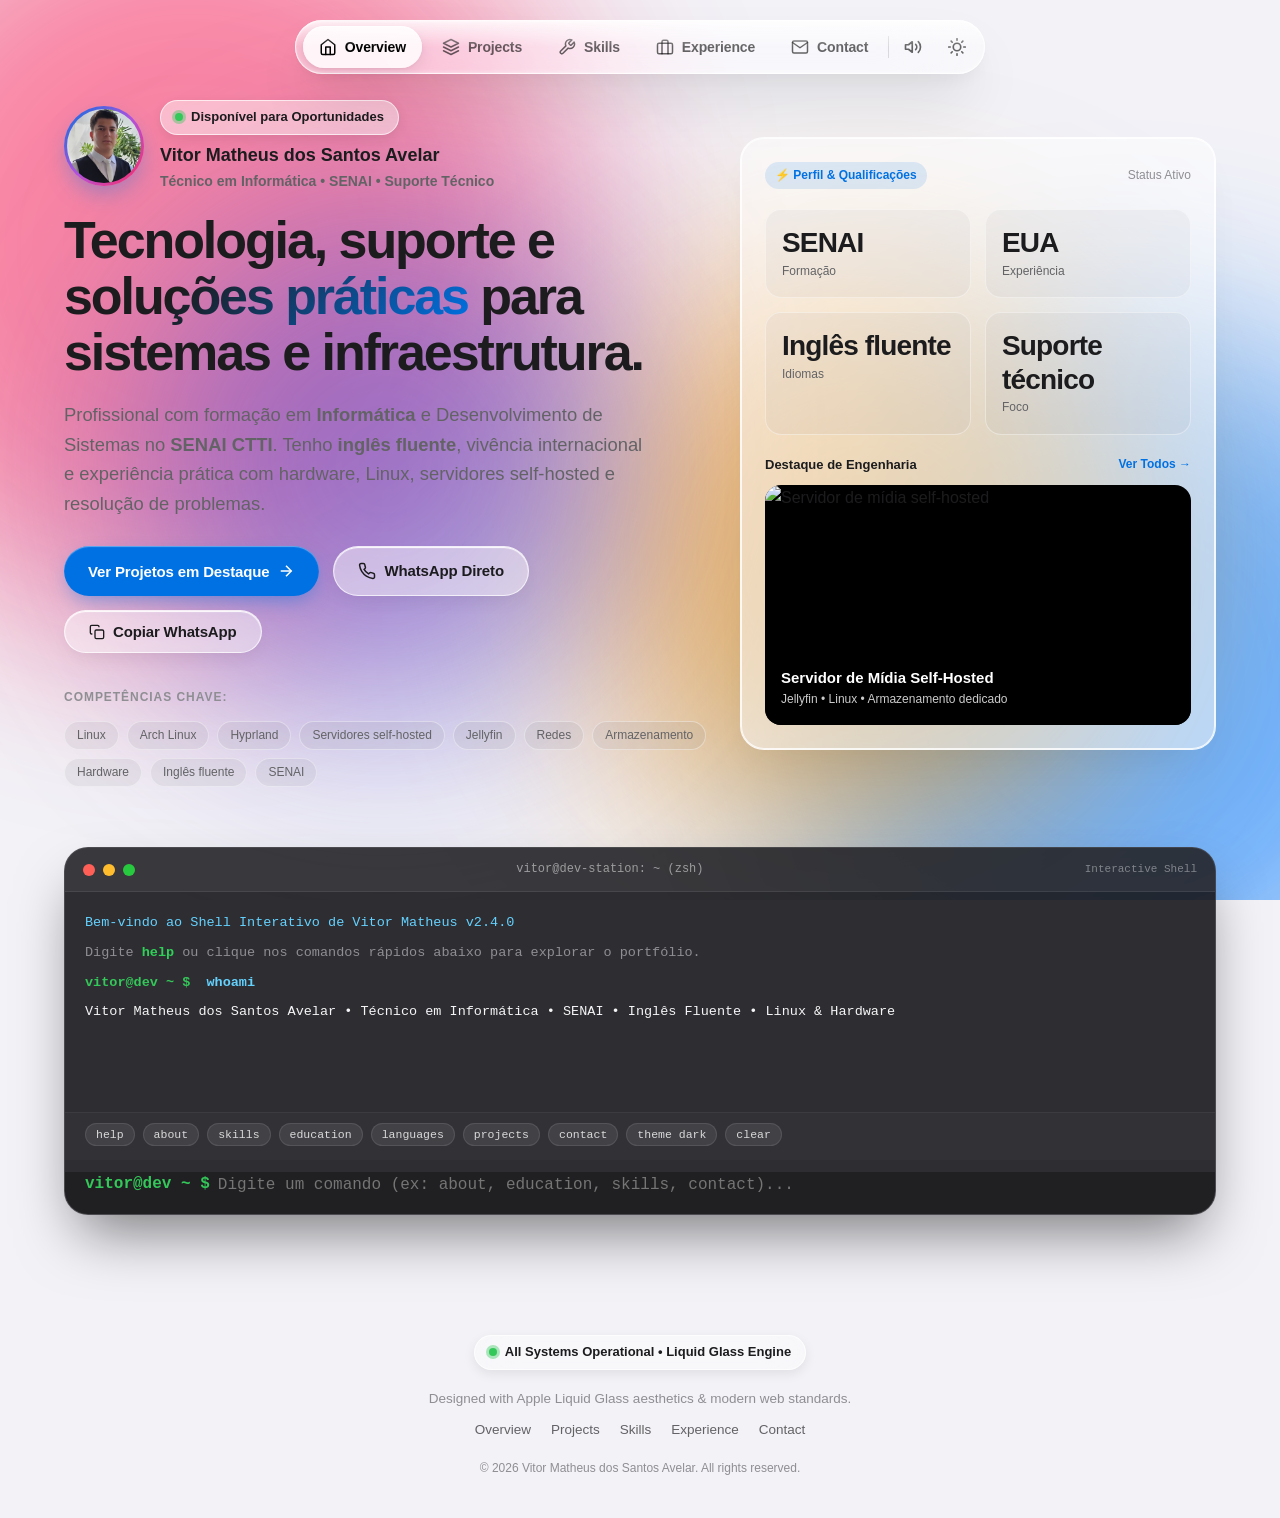
==== commit 620bdfaa: "Add files via upload" ====
--- a/index.html
+++ b/index.html
@@ -11,7 +11,7 @@
     <!-- Open Graph / Meta -->
     <meta property="og:type" content="website">
     <meta property="og:title" content="Vitor Matheus dos Santos Avelar — Tecnologia e Suporte Técnico">
-    <meta property="og:description" content="Portfolio showcasing distributed architectures, cloud-native scalability, and fluid liquid-glass interfaces.">
+    <meta property="og:description" content="Portfólio de Vitor Matheus dos Santos Avelar com foco em suporte técnico, hardware, Linux e infraestrutura self-hosted.">
     
     <!-- Google Fonts & Stylesheet -->
     <link rel="preconnect" href="https://fonts.googleapis.com">
@@ -278,10 +278,9 @@
             <!-- Category Filter Bar -->
             <div class="filter-bar" role="tablist" aria-label="Filter Projects by Category">
                 <button class="filter-btn active" data-filter="all">All Projects</button>
-                <button class="filter-btn" data-filter="ai-systems">AI & Systems</button>
-                <button class="filter-btn" data-filter="fullstack">Full-Stack</button>
-                <button class="filter-btn" data-filter="cloud-devops">Cloud & DevOps</button>
-                <button class="filter-btn" data-filter="open-source">Open Source</button>
+                <button class="filter-btn" data-filter="infrastructure">Infraestrutura</button>
+                <button class="filter-btn" data-filter="hardware">Hardware</button>
+                <button class="filter-btn" data-filter="systems">Linux e Sistemas</button>
             </div>
 
             <!-- Projects Grid (Injected by JavaScript with carousels) -->
@@ -344,7 +343,7 @@
                 <span class="section-eyebrow">Track Record</span>
                 <h2 class="section-title">Career Experience & Impact</h2>
                 <p class="section-subtitle">
-                    6+ years of engineering leadership, scalable software design, and high-impact distributed systems development.
+                    Experiência internacional em atendimento e operação, formação em desenvolvimento de sistemas e projetos práticos de infraestrutura, hardware e Linux.
                 </p>
             </div>
 
--- a/css/styles.css
+++ b/css/styles.css
@@ -0,0 +1,2158 @@
+/* ==========================================================================
+   APPLE LIQUID GLASS DESIGN SYSTEM - STYLESHEET
+   VisionOS / macOS Sequoia Inspired Fluid Glassmorphism
+   ========================================================================== */
+
+/* --------------------------------------------------------------------------
+   1. CSS VARIABLES & THEMES
+   -------------------------------------------------------------------------- */
+:root {
+    /* Background & Ambient Fluid Blobs (Light Mode) */
+    --bg-color: #f2f2f7;
+    --bg-surface: #ffffff;
+    --blob-1: #ff2a5f;
+    --blob-2: #007aff;
+    --blob-3: #ff9500;
+    --blob-4: #5856d6;
+    --blob-opacity: 0.55;
+
+    /* Typography Colors */
+    --text-primary: #1c1c1e;
+    --text-secondary: #636366;
+    --text-tertiary: #8e8e93;
+    --text-inverse: #ffffff;
+
+    /* Brand & Accent Colors */
+    --accent-blue: #0071e3;
+    --accent-blue-hover: #0077ed;
+    --accent-blue-subtle: rgba(0, 113, 227, 0.12);
+    --accent-purple: #af52de;
+    --accent-green: #34c759;
+    --accent-orange: #ff9500;
+    --accent-pink: #ff2d55;
+
+    /* Authentic Liquid Glass - Light Mode */
+    --glass-bg: rgba(255, 255, 255, 0.45);
+    --glass-bg-hover: rgba(255, 255, 255, 0.65);
+    --glass-border: rgba(255, 255, 255, 0.7);
+    --glass-border-subtle: rgba(255, 255, 255, 0.4);
+    --glass-shadow: rgba(0, 0, 0, 0.08);
+    --glass-shadow-heavy: rgba(0, 0, 0, 0.18);
+    --glass-highlight: rgba(255, 255, 255, 0.95);
+    --glass-caustic: rgba(255, 255, 255, 0.6);
+    --reflection-start: rgba(255, 255, 255, 0.75);
+    --reflection-end: rgba(255, 255, 255, 0.0);
+    --glare-color: rgba(255, 255, 255, 0.8);
+
+    /* Card & Container Liquid Glass */
+    --card-glass-bg: rgba(255, 255, 255, 0.5);
+    --card-glass-hover: rgba(255, 255, 255, 0.7);
+    --card-border: rgba(255, 255, 255, 0.8);
+    --card-shadow: 0 20px 40px -15px rgba(0, 0, 0, 0.07), 0 0 0 1px rgba(255, 255, 255, 0.8) inset;
+
+    /* Slider Pill & Controls */
+    --pill-bg: rgba(255, 255, 255, 0.85);
+    --pill-shadow: 0 4px 16px rgba(0, 0, 0, 0.08), 0 1px 3px rgba(0, 0, 0, 0.05), inset 0 1px 1px rgba(255, 255, 255, 0.9);
+    --icon-color: rgba(0, 0, 0, 0.6);
+    --icon-active: #000000;
+    --divider: rgba(0, 0, 0, 0.12);
+
+    /* Code & Terminal Glass */
+    --terminal-bg: rgba(24, 24, 28, 0.9);
+    --terminal-text: #f5f5f7;
+    --terminal-border: rgba(255, 255, 255, 0.15);
+
+    /* Layout & Geometry */
+    --radius-sm: 10px;
+    --radius-md: 16px;
+    --radius-lg: 24px;
+    --radius-xl: 32px;
+    --radius-full: 9999px;
+    --container-max: 1200px;
+    --spring-easing: cubic-bezier(0.34, 1.2, 0.64, 1);
+    --smooth-easing: cubic-bezier(0.25, 1, 0.5, 1);
+}
+
+[data-theme="dark"] {
+    /* Background & Ambient Fluid Blobs (Dark Mode) */
+    --bg-color: #000000;
+    --bg-surface: #121215;
+    --blob-1: #bf5af2;
+    --blob-2: #0a84ff;
+    --blob-3: #ff375f;
+    --blob-4: #5e5ce6;
+    --blob-opacity: 0.45;
+
+    /* Typography Colors */
+    --text-primary: #f5f5f7;
+    --text-secondary: #a1a1a6;
+    --text-tertiary: #6e6e73;
+    --text-inverse: #000000;
+
+    /* Brand & Accent Colors */
+    --accent-blue: #2997ff;
+    --accent-blue-hover: #47a6ff;
+    --accent-blue-subtle: rgba(41, 151, 255, 0.16);
+    --accent-purple: #d37cf9;
+    --accent-green: #30d158;
+    --accent-orange: #ff9f0a;
+    --accent-pink: #ff375f;
+
+    /* Authentic Liquid Glass - Dark Mode */
+    --glass-bg: rgba(30, 30, 35, 0.55);
+    --glass-bg-hover: rgba(45, 45, 52, 0.7);
+    --glass-border: rgba(255, 255, 255, 0.16);
+    --glass-border-subtle: rgba(255, 255, 255, 0.08);
+    --glass-shadow: rgba(0, 0, 0, 0.7);
+    --glass-shadow-heavy: rgba(0, 0, 0, 0.85);
+    --glass-highlight: rgba(255, 255, 255, 0.3);
+    --glass-caustic: rgba(255, 255, 255, 0.06);
+    --reflection-start: rgba(255, 255, 255, 0.2);
+    --reflection-end: rgba(255, 255, 255, 0.0);
+    --glare-color: rgba(255, 255, 255, 0.22);
+
+    /* Card & Container Liquid Glass */
+    --card-glass-bg: rgba(26, 26, 32, 0.6);
+    --card-glass-hover: rgba(36, 36, 44, 0.75);
+    --card-border: rgba(255, 255, 255, 0.12);
+    --card-shadow: 0 24px 50px -15px rgba(0, 0, 0, 0.6), 0 0 0 1px rgba(255, 255, 255, 0.1) inset;
+
+    /* Slider Pill & Controls */
+    --pill-bg: rgba(65, 65, 75, 0.8);
+    --pill-shadow: 0 4px 16px rgba(0, 0, 0, 0.45), 0 1px 3px rgba(0, 0, 0, 0.3), inset 0 1px 1px rgba(255, 255, 255, 0.25);
+    --icon-color: rgba(255, 255, 255, 0.6);
+    --icon-active: #ffffff;
+    --divider: rgba(255, 255, 255, 0.16);
+
+    /* Code & Terminal Glass */
+    --terminal-bg: rgba(14, 14, 18, 0.95);
+    --terminal-text: #f5f5f7;
+    --terminal-border: rgba(255, 255, 255, 0.1);
+}
+
+/* --------------------------------------------------------------------------
+   2. BASE & RESET
+   -------------------------------------------------------------------------- */
+*, *::before, *::after {
+    box-sizing: border-box;
+    margin: 0;
+    padding: 0;
+}
+
+html {
+    font-size: 16px;
+    scroll-behavior: smooth;
+    -webkit-text-size-adjust: 100%;
+}
+
+body {
+    min-height: 100vh;
+    font-family: -apple-system, BlinkMacSystemFont, "SF Pro Display", "SF Pro Text", "Helvetica Neue", Roboto, "Segoe UI", Arial, sans-serif;
+    background-color: var(--bg-color);
+    color: var(--text-primary);
+    line-height: 1.6;
+    -webkit-font-smoothing: antialiased;
+    -moz-osx-font-smoothing: grayscale;
+    overflow-x: hidden;
+    position: relative;
+    transition: background-color 0.8s ease, color 0.4s ease;
+}
+
+img, svg, video {
+    display: block;
+    max-width: 100%;
+}
+
+a {
+    color: inherit;
+    text-decoration: none;
+}
+
+button {
+    font-family: inherit;
+    border: none;
+    background: none;
+    cursor: pointer;
+}
+
+/* Custom Scrollbar */
+::-webkit-scrollbar {
+    width: 10px;
+    height: 10px;
+}
+
+::-webkit-scrollbar-track {
+    background: transparent;
+}
+
+::-webkit-scrollbar-thumb {
+    background: rgba(140, 140, 150, 0.3);
+    border-radius: 99px;
+    border: 2px solid transparent;
+    background-clip: padding-box;
+}
+
+::-webkit-scrollbar-thumb:hover {
+    background: rgba(140, 140, 150, 0.5);
+    background-clip: padding-box;
+}
+
+/* --------------------------------------------------------------------------
+   3. LIQUID AMBIENT BACKGROUND MESH
+   -------------------------------------------------------------------------- */
+.bg-mesh {
+    position: fixed;
+    inset: 0;
+    z-index: -1;
+    background: var(--bg-color);
+    transition: background 0.8s ease;
+    overflow: hidden;
+    pointer-events: none;
+}
+
+.blob {
+    position: absolute;
+    border-radius: 50%;
+    filter: blur(100px);
+    opacity: var(--blob-opacity);
+    animation: floatBlob 24s infinite alternate cubic-bezier(0.45, 0.05, 0.55, 0.95);
+    will-change: transform;
+    transition: background 0.8s ease, opacity 0.8s ease;
+}
+
+.blob-1 {
+    width: 60vw;
+    height: 60vw;
+    top: -15%;
+    left: -15%;
+    background: var(--blob-1);
+    animation-delay: 0s;
+}
+
+.blob-2 {
+    width: 55vw;
+    height: 55vw;
+    bottom: -15%;
+    right: -15%;
+    background: var(--blob-2);
+    animation-delay: -6s;
+}
+
+.blob-3 {
+    width: 45vw;
+    height: 45vw;
+    top: 30%;
+    left: 45%;
+    background: var(--blob-3);
+    animation-delay: -12s;
+}
+
+.blob-4 {
+    width: 40vw;
+    height: 40vw;
+    bottom: 20%;
+    left: 10%;
+    background: var(--blob-4);
+    animation-delay: -18s;
+}
+
+@keyframes floatBlob {
+    0% { transform: translate(0, 0) scale(1) rotate(0deg); }
+    33% { transform: translate(6%, 8%) scale(1.08) rotate(6deg); }
+    66% { transform: translate(-6%, 4%) scale(0.94) rotate(-6deg); }
+    100% { transform: translate(2%, -8%) scale(1.05) rotate(2deg); }
+}
+
+/* --------------------------------------------------------------------------
+   4. LIQUID GLASS HEADER & FLOATING NAVIGATION
+   -------------------------------------------------------------------------- */
+.header-wrapper {
+    position: fixed;
+    top: 20px;
+    left: 0;
+    right: 0;
+    display: flex;
+    justify-content: center;
+    align-items: center;
+    z-index: 1000;
+    padding: 0 16px;
+    pointer-events: none; /* Let background clicks through except nav */
+}
+
+.liquid-nav {
+    pointer-events: auto;
+    position: relative;
+    display: flex;
+    align-items: center;
+    padding: 6px 8px;
+    border-radius: var(--radius-full);
+    
+    /* Extreme Deep Liquid Blur */
+    background: var(--glass-bg);
+    backdrop-filter: blur(50px) saturate(200%);
+    -webkit-backdrop-filter: blur(50px) saturate(200%);
+    
+    /* Multi-Layer 3D Glass Volume Box-Shadow */
+    box-shadow: 
+        0 30px 60px -15px var(--glass-shadow-heavy),
+        0 10px 24px -8px var(--glass-shadow),
+        inset 0 2px 3px -1px var(--glass-highlight),
+        inset 0 -2px 4px -1px var(--glass-caustic),
+        inset 0 0 0 1px var(--glass-border);
+        
+    transition: all 0.5s var(--smooth-easing);
+}
+
+/* Aqua Gloss Arc Reflection */
+.liquid-nav::before {
+    content: '';
+    position: absolute;
+    top: 1px;
+    left: 2px;
+    right: 2px;
+    height: 48%;
+    border-radius: 99px 99px 24px 24px / 99px 99px 12px 12px;
+    background: linear-gradient(180deg, var(--reflection-start) 0%, var(--reflection-end) 100%);
+    pointer-events: none;
+    z-index: 6;
+    transition: background 0.5s ease;
+}
+
+/* Interactive Cursor Glare container */
+.liquid-glare-container {
+    position: absolute;
+    inset: 0;
+    border-radius: inherit;
+    overflow: hidden;
+    pointer-events: none;
+    z-index: 5;
+}
+
+.liquid-glare {
+    position: absolute;
+    inset: 0;
+    opacity: 0;
+    transition: opacity 0.3s ease;
+    background: radial-gradient(circle 120px at var(--x, 50%) var(--y, 50%), var(--glare-color) 0%, transparent 100%);
+    mix-blend-mode: overlay;
+}
+
+.liquid-nav:hover .liquid-glare {
+    opacity: 1;
+}
+
+.nav-items {
+    position: relative;
+    display: flex;
+    align-items: center;
+    gap: 4px;
+    z-index: 3;
+}
+
+/* Spring-Animated Active Pill Indicator */
+.active-pill {
+    position: absolute;
+    top: 0;
+    left: 0;
+    height: 42px;
+    background: var(--pill-bg);
+    border-radius: var(--radius-full);
+    box-shadow: var(--pill-shadow);
+    transition: transform 0.5s var(--spring-easing), 
+                width 0.5s var(--spring-easing),
+                background 0.5s ease, box-shadow 0.5s ease;
+    z-index: 1;
+    pointer-events: none;
+}
+
+.nav-btn {
+    position: relative;
+    background: transparent;
+    border: none;
+    padding: 0 16px;
+    height: 42px;
+    border-radius: var(--radius-full);
+    font-size: 14px;
+    font-weight: 600;
+    letter-spacing: -0.01em;
+    color: var(--icon-color);
+    cursor: pointer;
+    -webkit-tap-highlight-color: transparent;
+    transition: color 0.3s ease, transform 0.2s ease;
+    outline: none;
+    z-index: 2;
+    white-space: nowrap;
+}
+
+.btn-content {
+    display: flex;
+    align-items: center;
+    gap: 8px;
+    pointer-events: none;
+    transition: transform 0.2s cubic-bezier(0.32, 0.72, 0, 1);
+}
+
+.nav-btn:active .btn-content {
+    transform: scale(0.92);
+}
+
+.nav-btn.active {
+    color: var(--icon-active);
+}
+
+.nav-btn svg {
+    width: 18px;
+    height: 18px;
+    stroke-width: 2;
+    flex-shrink: 0;
+}
+
+/* Divider */
+.divider {
+    width: 1px;
+    height: 22px;
+    background: var(--divider);
+    margin: 0 4px;
+    z-index: 3;
+    transition: background 0.5s ease;
+}
+
+/* Controls Cluster (Theme, Audio, Status) */
+.nav-actions {
+    display: flex;
+    align-items: center;
+    gap: 4px;
+    z-index: 3;
+}
+
+.action-btn {
+    position: relative;
+    background: transparent;
+    border: none;
+    width: 40px;
+    height: 40px;
+    border-radius: 50%;
+    color: var(--icon-color);
+    cursor: pointer;
+    -webkit-tap-highlight-color: transparent;
+    outline: none;
+    display: flex;
+    align-items: center;
+    justify-content: center;
+    transition: color 0.3s ease, background 0.2s ease;
+}
+
+.action-btn:hover {
+    color: var(--icon-active);
+    background: rgba(150, 150, 150, 0.12);
+}
+
+.action-btn:active {
+    transform: scale(0.88);
+}
+
+.action-icon-wrapper {
+    position: relative;
+    width: 18px;
+    height: 18px;
+    pointer-events: none;
+}
+
+.action-icon-wrapper svg {
+    position: absolute;
+    top: 0;
+    left: 0;
+    transition: transform 0.5s var(--spring-easing), opacity 0.4s ease;
+    stroke-width: 2.2;
+}
+
+/* Sun / Moon Rotation */
+.sun { opacity: 1; transform: rotate(0deg) scale(1); }
+.moon { opacity: 0; transform: rotate(-90deg) scale(0); }
+
+[data-theme="dark"] .sun { opacity: 0; transform: rotate(90deg) scale(0); }
+[data-theme="dark"] .moon { opacity: 1; transform: rotate(0deg) scale(1); }
+
+/* Audio waves icon states */
+.audio-muted { opacity: 0; transform: scale(0.8); }
+.audio-on { opacity: 1; transform: scale(1); }
+.is-muted .audio-muted { opacity: 1; transform: scale(1); }
+.is-muted .audio-on { opacity: 0; transform: scale(0.8); }
+
+/* --------------------------------------------------------------------------
+   5. GENERAL LIQUID GLASS COMPONENTS
+   -------------------------------------------------------------------------- */
+.glass-card {
+    position: relative;
+    background: var(--card-glass-bg);
+    backdrop-filter: blur(40px) saturate(180%);
+    -webkit-backdrop-filter: blur(40px) saturate(180%);
+    border-radius: var(--radius-lg);
+    border: 1px solid var(--card-border);
+    box-shadow: var(--card-shadow);
+    transition: transform 0.4s var(--smooth-easing), 
+                box-shadow 0.4s var(--smooth-easing), 
+                background 0.4s ease, 
+                border-color 0.4s ease;
+    overflow: hidden;
+}
+
+.glass-card::before {
+    content: '';
+    position: absolute;
+    top: 0;
+    left: 0;
+    right: 0;
+    height: 1px;
+    background: linear-gradient(90deg, transparent, var(--glass-highlight), transparent);
+    pointer-events: none;
+}
+
+.glass-card.interactive:hover {
+    transform: translateY(-4px);
+    background: var(--card-glass-hover);
+    box-shadow: 0 30px 60px -15px var(--glass-shadow-heavy), 0 0 0 1px var(--glass-highlight) inset;
+}
+
+/* Liquid Button System */
+.liquid-btn {
+    position: relative;
+    display: inline-flex;
+    align-items: center;
+    justify-content: center;
+    gap: 8px;
+    padding: 12px 24px;
+    border-radius: var(--radius-full);
+    font-size: 15px;
+    font-weight: 600;
+    letter-spacing: -0.01em;
+    cursor: pointer;
+    transition: all 0.3s var(--smooth-easing);
+    outline: none;
+    -webkit-tap-highlight-color: transparent;
+    text-align: center;
+}
+
+.liquid-btn-primary {
+    background: var(--accent-blue);
+    color: #ffffff;
+    box-shadow: 0 8px 20px -6px rgba(0, 113, 227, 0.5), inset 0 1px 1px rgba(255, 255, 255, 0.4);
+}
+
+.liquid-btn-primary:hover {
+    background: var(--accent-blue-hover);
+    transform: translateY(-2px);
+    box-shadow: 0 12px 26px -6px rgba(0, 113, 227, 0.65), inset 0 1px 2px rgba(255, 255, 255, 0.6);
+}
+
+.liquid-btn-primary:active {
+    transform: scale(0.96);
+}
+
+.liquid-btn-glass {
+    background: var(--glass-bg);
+    color: var(--text-primary);
+    backdrop-filter: blur(25px);
+    -webkit-backdrop-filter: blur(25px);
+    border: 1px solid var(--glass-border);
+    box-shadow: 0 8px 20px -6px var(--glass-shadow), inset 0 1px 1px var(--glass-highlight);
+}
+
+.liquid-btn-glass:hover {
+    background: var(--glass-bg-hover);
+    transform: translateY(-2px);
+    box-shadow: 0 12px 24px -6px var(--glass-shadow-heavy), inset 0 1px 2px var(--glass-highlight);
+}
+
+.liquid-btn-glass:active {
+    transform: scale(0.96);
+}
+
+.liquid-btn-sm {
+    padding: 8px 16px;
+    font-size: 13px;
+}
+
+/* Badges & Pills */
+.status-pill {
+    display: inline-flex;
+    align-items: center;
+    gap: 8px;
+    padding: 6px 14px;
+    background: var(--glass-bg);
+    backdrop-filter: blur(20px);
+    -webkit-backdrop-filter: blur(20px);
+    border: 1px solid var(--glass-border);
+    border-radius: var(--radius-full);
+    font-size: 13px;
+    font-weight: 600;
+    color: var(--text-primary);
+    box-shadow: 0 4px 12px var(--glass-shadow);
+}
+
+.status-dot {
+    width: 8px;
+    height: 8px;
+    border-radius: 50%;
+    background-color: var(--accent-green);
+    position: relative;
+}
+
+.status-dot::after {
+    content: '';
+    position: absolute;
+    inset: -3px;
+    border-radius: 50%;
+    background-color: var(--accent-green);
+    opacity: 0.4;
+    animation: pulseGlow 2s infinite ease-out;
+}
+
+@keyframes pulseGlow {
+    0% { transform: scale(0.9); opacity: 0.7; }
+    50% { transform: scale(1.6); opacity: 0; }
+    100% { transform: scale(0.9); opacity: 0; }
+}
+
+.tech-tag {
+    display: inline-flex;
+    align-items: center;
+    gap: 6px;
+    padding: 4px 12px;
+    background: rgba(140, 140, 150, 0.12);
+    border: 1px solid var(--glass-border-subtle);
+    border-radius: var(--radius-full);
+    font-size: 12px;
+    font-weight: 500;
+    color: var(--text-secondary);
+    transition: all 0.2s ease;
+}
+
+.tech-tag:hover {
+    background: var(--accent-blue-subtle);
+    color: var(--accent-blue);
+    border-color: var(--accent-blue);
+}
+
+/* --------------------------------------------------------------------------
+   6. MAIN CONTAINER & SECTION ROUTER
+   -------------------------------------------------------------------------- */
+main {
+    padding-top: 100px;
+    padding-bottom: 80px;
+    max-width: var(--container-max);
+    margin: 0 auto;
+    padding-left: 24px;
+    padding-right: 24px;
+    position: relative;
+    min-height: calc(100vh - 180px);
+}
+
+.tab-pane {
+    display: none;
+    opacity: 0;
+    transform: translateY(16px) scale(0.99);
+    transition: opacity 0.45s var(--smooth-easing), transform 0.45s var(--smooth-easing);
+}
+
+.tab-pane.active {
+    display: block;
+    opacity: 1;
+    transform: translateY(0) scale(1);
+    animation: tabEnter 0.5s var(--smooth-easing) forwards;
+}
+
+@keyframes tabEnter {
+    0% {
+        opacity: 0;
+        transform: translateY(18px) scale(0.985);
+    }
+    100% {
+        opacity: 1;
+        transform: translateY(0) scale(1);
+    }
+}
+
+/* Section Header Typography */
+.section-header {
+    text-align: center;
+    max-width: 680px;
+    margin: 0 auto 48px auto;
+}
+
+.section-eyebrow {
+    font-size: 13px;
+    font-weight: 700;
+    text-transform: uppercase;
+    letter-spacing: 0.1em;
+    color: var(--accent-blue);
+    margin-bottom: 8px;
+    display: block;
+}
+
+.section-title {
+    font-size: 2.5rem;
+    font-weight: 700;
+    letter-spacing: -0.03em;
+    line-height: 1.15;
+    color: var(--text-primary);
+    margin-bottom: 14px;
+}
+
+.section-subtitle {
+    font-size: 1.05rem;
+    color: var(--text-secondary);
+    line-height: 1.5;
+}
+
+/* --------------------------------------------------------------------------
+   7. HOME / HERO SECTION
+   -------------------------------------------------------------------------- */
+.hero-container {
+    display: grid;
+    grid-template-columns: 1.15fr 0.85fr;
+    gap: 32px;
+    align-items: center;
+    margin-bottom: 60px;
+}
+
+.hero-left {
+    display: flex;
+    flex-direction: column;
+    align-items: flex-start;
+    gap: 20px;
+}
+
+.hero-avatar-wrapper {
+    display: flex;
+    align-items: center;
+    gap: 16px;
+}
+
+.hero-avatar {
+    position: relative;
+    width: 80px;
+    height: 80px;
+    border-radius: 50%;
+    padding: 3px;
+    background: linear-gradient(135deg, var(--accent-blue), var(--accent-purple), var(--blob-1));
+    box-shadow: 0 10px 25px -5px rgba(0, 113, 227, 0.4);
+}
+
+.hero-avatar img {
+    width: 100%;
+    height: 100%;
+    border-radius: 50%;
+    object-fit: cover;
+    background: var(--bg-surface);
+}
+
+.hero-tagline {
+    font-size: 14px;
+    font-weight: 600;
+    color: var(--text-secondary);
+}
+
+.hero-name {
+    font-size: 18px;
+    font-weight: 700;
+    color: var(--text-primary);
+}
+
+.hero-title {
+    font-size: 3.25rem;
+    font-weight: 800;
+    letter-spacing: -0.04em;
+    line-height: 1.08;
+    color: var(--text-primary);
+}
+
+.hero-title .gradient-text {
+    background: linear-gradient(135deg, var(--text-primary) 30%, var(--accent-blue) 100%);
+    -webkit-background-clip: text;
+    -webkit-text-fill-color: transparent;
+}
+
+.hero-description {
+    font-size: 1.15rem;
+    color: var(--text-secondary);
+    line-height: 1.6;
+    max-width: 580px;
+}
+
+.hero-actions {
+    display: flex;
+    flex-wrap: wrap;
+    gap: 14px;
+    margin-top: 8px;
+}
+
+/* Hero Right: Interactive 3D Developer Card & Highlights */
+.hero-preview-card {
+    padding: 24px;
+    display: flex;
+    flex-direction: column;
+    gap: 20px;
+}
+
+.preview-card-header {
+    display: flex;
+    justify-content: space-between;
+    align-items: center;
+}
+
+.preview-badge {
+    display: inline-flex;
+    align-items: center;
+    gap: 6px;
+    font-size: 12px;
+    font-weight: 600;
+    color: var(--accent-blue);
+    background: var(--accent-blue-subtle);
+    padding: 4px 10px;
+    border-radius: var(--radius-full);
+}
+
+.preview-stats-grid {
+    display: grid;
+    grid-template-columns: repeat(2, 1fr);
+    gap: 14px;
+}
+
+.stat-box {
+    padding: 16px;
+    background: rgba(140, 140, 150, 0.08);
+    border-radius: var(--radius-md);
+    border: 1px solid var(--glass-border-subtle);
+}
+
+.stat-number {
+    font-size: 1.75rem;
+    font-weight: 800;
+    letter-spacing: -0.03em;
+    color: var(--text-primary);
+    line-height: 1.2;
+}
+
+.stat-label {
+    font-size: 12px;
+    font-weight: 500;
+    color: var(--text-secondary);
+    margin-top: 2px;
+}
+
+/* Interactive Hero Slider / Live Spotlight */
+.hero-spotlight {
+    position: relative;
+    border-radius: var(--radius-md);
+    overflow: hidden;
+    aspect-ratio: 16 / 9;
+    background: #000000;
+}
+
+.hero-spotlight img {
+    width: 100%;
+    height: 100%;
+    object-fit: cover;
+    transition: transform 0.6s var(--smooth-easing);
+}
+
+.hero-spotlight:hover img {
+    transform: scale(1.04);
+}
+
+.hero-spotlight-overlay {
+    position: absolute;
+    inset: 0;
+    background: linear-gradient(180deg, transparent 40%, rgba(0, 0, 0, 0.85) 100%);
+    display: flex;
+    flex-direction: column;
+    justify-content: flex-end;
+    padding: 16px;
+    color: #ffffff;
+}
+
+.spotlight-title {
+    font-size: 15px;
+    font-weight: 700;
+}
+
+.spotlight-sub {
+    font-size: 12px;
+    opacity: 0.8;
+}
+
+/* Quick Skill Badges Strip */
+.skills-strip {
+    display: flex;
+    flex-wrap: wrap;
+    gap: 8px;
+    align-items: center;
+    margin-top: 12px;
+}
+
+/* Interactive Interactive Terminal Simulation */
+.terminal-card {
+    background: var(--terminal-bg);
+    border-radius: var(--radius-lg);
+    border: 1px solid var(--terminal-border);
+    box-shadow: 0 30px 60px -15px rgba(0, 0, 0, 0.5);
+    overflow: hidden;
+    margin-top: 40px;
+    font-family: ui-monospace, SFMono-Regular, Menlo, Monaco, Consolas, "Liberation Mono", "Courier New", monospace;
+}
+
+.terminal-header {
+    background: rgba(255, 255, 255, 0.05);
+    padding: 12px 18px;
+    display: flex;
+    align-items: center;
+    justify-content: space-between;
+    border-bottom: 1px solid rgba(255, 255, 255, 0.08);
+}
+
+.terminal-dots {
+    display: flex;
+    gap: 8px;
+}
+
+.terminal-dot {
+    width: 12px;
+    height: 12px;
+    border-radius: 50%;
+}
+.dot-red { background: #ff5f56; }
+.dot-yellow { background: #ffbd2e; }
+.dot-green { background: #27c93f; }
+
+.terminal-title {
+    font-size: 12px;
+    color: rgba(255, 255, 255, 0.5);
+    font-weight: 500;
+}
+
+.terminal-body {
+    padding: 20px;
+    min-height: 220px;
+    max-height: 340px;
+    overflow-y: auto;
+    font-size: 13.5px;
+    color: var(--terminal-text);
+    line-height: 1.6;
+}
+
+.terminal-line {
+    margin-bottom: 8px;
+    word-break: break-word;
+}
+
+.prompt-prefix {
+    color: var(--accent-green);
+    font-weight: 600;
+    margin-right: 8px;
+}
+
+.prompt-cmd {
+    color: #64d2ff;
+    font-weight: 600;
+}
+
+.terminal-input-row {
+    display: flex;
+    align-items: center;
+    margin-top: 12px;
+}
+
+.terminal-input {
+    background: transparent;
+    border: none;
+    color: #ffffff;
+    font-family: inherit;
+    font-size: inherit;
+    outline: none;
+    flex: 1;
+}
+
+.terminal-chips {
+    display: flex;
+    gap: 8px;
+    flex-wrap: wrap;
+    padding: 10px 20px 14px;
+    background: rgba(255, 255, 255, 0.02);
+    border-top: 1px solid rgba(255, 255, 255, 0.05);
+}
+
+.chip-btn {
+    font-size: 11.5px;
+    padding: 4px 10px;
+    border-radius: var(--radius-full);
+    background: rgba(255, 255, 255, 0.08);
+    color: rgba(255, 255, 255, 0.8);
+    border: 1px solid rgba(255, 255, 255, 0.1);
+    cursor: pointer;
+    transition: all 0.2s ease;
+}
+
+.chip-btn:hover {
+    background: rgba(255, 255, 255, 0.2);
+    color: #ffffff;
+}
+
+/* --------------------------------------------------------------------------
+   8. PORTFOLIO & PROJECTS SECTION (WITH RANDOM SLIDERS)
+   -------------------------------------------------------------------------- */
+.filter-bar {
+    display: flex;
+    justify-content: center;
+    align-items: center;
+    flex-wrap: wrap;
+    gap: 8px;
+    margin-bottom: 40px;
+}
+
+.filter-btn {
+    padding: 8px 18px;
+    border-radius: var(--radius-full);
+    font-size: 14px;
+    font-weight: 600;
+    color: var(--text-secondary);
+    background: var(--glass-bg);
+    border: 1px solid var(--glass-border-subtle);
+    backdrop-filter: blur(20px);
+    -webkit-backdrop-filter: blur(20px);
+    cursor: pointer;
+    transition: all 0.3s var(--smooth-easing);
+}
+
+.filter-btn:hover {
+    color: var(--text-primary);
+    background: var(--glass-bg-hover);
+}
+
+.filter-btn.active {
+    color: var(--text-inverse);
+    background: var(--text-primary);
+    border-color: var(--text-primary);
+    box-shadow: 0 4px 14px var(--glass-shadow);
+}
+
+/* Projects Grid */
+.projects-grid {
+    display: grid;
+    grid-template-columns: repeat(auto-fill, minmax(360px, 1fr));
+    gap: 32px;
+}
+
+/* Individual Project Card */
+.project-card {
+    display: flex;
+    flex-direction: column;
+    height: 100%;
+}
+
+/* Carousel Container Inside Project Card */
+.project-carousel {
+    position: relative;
+    width: 100%;
+    aspect-ratio: 16 / 10;
+    overflow: hidden;
+    background: #111114;
+}
+
+.carousel-track {
+    display: flex;
+    width: 100%;
+    height: 100%;
+    transition: transform 0.5s cubic-bezier(0.25, 1, 0.5, 1);
+}
+
+.carousel-slide {
+    min-width: 100%;
+    height: 100%;
+    position: relative;
+}
+
+.carousel-slide img {
+    width: 100%;
+    height: 100%;
+    object-fit: cover;
+    transition: transform 0.6s ease;
+}
+
+.project-card:hover .carousel-slide img {
+    transform: scale(1.03);
+}
+
+/* Carousel Nav Buttons */
+.carousel-btn {
+    position: absolute;
+    top: 50%;
+    transform: translateY(-50%);
+    width: 34px;
+    height: 34px;
+    border-radius: 50%;
+    background: rgba(20, 20, 25, 0.65);
+    backdrop-filter: blur(15px);
+    -webkit-backdrop-filter: blur(15px);
+    border: 1px solid rgba(255, 255, 255, 0.2);
+    color: #ffffff;
+    display: flex;
+    align-items: center;
+    justify-content: center;
+    cursor: pointer;
+    opacity: 0;
+    transition: opacity 0.3s ease, background 0.2s ease, transform 0.2s ease;
+    z-index: 10;
+}
+
+.carousel-btn svg {
+    width: 16px;
+    height: 16px;
+    stroke-width: 2.5;
+}
+
+.carousel-btn:hover {
+    background: rgba(20, 20, 25, 0.9);
+    transform: translateY(-50%) scale(1.08);
+}
+
+.carousel-prev { left: 10px; }
+.carousel-next { right: 10px; }
+
+.project-carousel:hover .carousel-btn {
+    opacity: 1;
+}
+
+/* Slide Indicator Pills & Counter */
+.carousel-indicators {
+    position: absolute;
+    bottom: 12px;
+    left: 50%;
+    transform: translateX(-50%);
+    display: flex;
+    gap: 6px;
+    padding: 4px 10px;
+    background: rgba(0, 0, 0, 0.5);
+    backdrop-filter: blur(15px);
+    -webkit-backdrop-filter: blur(15px);
+    border-radius: var(--radius-full);
+    border: 1px solid rgba(255, 255, 255, 0.15);
+    z-index: 10;
+}
+
+.indicator-dot {
+    width: 6px;
+    height: 6px;
+    border-radius: 50%;
+    background: rgba(255, 255, 255, 0.4);
+    cursor: pointer;
+    transition: all 0.3s ease;
+}
+
+.indicator-dot.active {
+    width: 16px;
+    border-radius: 99px;
+    background: #ffffff;
+}
+
+/* Slide category tag pill badge */
+.carousel-badge {
+    position: absolute;
+    top: 14px;
+    left: 14px;
+    padding: 4px 12px;
+    border-radius: var(--radius-full);
+    background: rgba(0, 0, 0, 0.6);
+    backdrop-filter: blur(15px);
+    -webkit-backdrop-filter: blur(15px);
+    border: 1px solid rgba(255, 255, 255, 0.2);
+    font-size: 11px;
+    font-weight: 700;
+    text-transform: uppercase;
+    letter-spacing: 0.05em;
+    color: #ffffff;
+    z-index: 10;
+}
+
+.carousel-zoom-btn {
+    position: absolute;
+    top: 14px;
+    right: 14px;
+    width: 32px;
+    height: 32px;
+    border-radius: 50%;
+    background: rgba(0, 0, 0, 0.6);
+    backdrop-filter: blur(15px);
+    -webkit-backdrop-filter: blur(15px);
+    border: 1px solid rgba(255, 255, 255, 0.2);
+    color: #ffffff;
+    display: flex;
+    align-items: center;
+    justify-content: center;
+    cursor: pointer;
+    opacity: 0;
+    transition: opacity 0.3s ease, transform 0.2s ease;
+    z-index: 10;
+}
+
+.project-carousel:hover .carousel-zoom-btn {
+    opacity: 1;
+}
+
+/* Project Card Content */
+.project-content {
+    padding: 24px;
+    display: flex;
+    flex-direction: column;
+    flex: 1;
+    gap: 14px;
+}
+
+.project-title-row {
+    display: flex;
+    justify-content: space-between;
+    align-items: flex-start;
+    gap: 12px;
+}
+
+.project-title {
+    font-size: 1.25rem;
+    font-weight: 700;
+    letter-spacing: -0.02em;
+    color: var(--text-primary);
+}
+
+.project-desc {
+    font-size: 0.95rem;
+    color: var(--text-secondary);
+    line-height: 1.5;
+    flex: 1;
+}
+
+.project-metrics {
+    display: flex;
+    align-items: center;
+    gap: 12px;
+    padding: 8px 12px;
+    background: rgba(140, 140, 150, 0.08);
+    border-radius: var(--radius-sm);
+    font-size: 12.5px;
+    font-weight: 600;
+    color: var(--accent-green);
+}
+
+.project-tags {
+    display: flex;
+    flex-wrap: wrap;
+    gap: 6px;
+}
+
+.project-footer {
+    display: flex;
+    align-items: center;
+    justify-content: space-between;
+    padding-top: 14px;
+    border-top: 1px solid var(--glass-border-subtle);
+    margin-top: auto;
+}
+
+.project-links {
+    display: flex;
+    align-items: center;
+    gap: 10px;
+}
+
+.icon-link {
+    display: inline-flex;
+    align-items: center;
+    justify-content: center;
+    width: 36px;
+    height: 36px;
+    border-radius: 50%;
+    background: var(--glass-bg);
+    border: 1px solid var(--glass-border-subtle);
+    color: var(--text-secondary);
+    transition: all 0.2s ease;
+}
+
+.icon-link:hover {
+    color: var(--text-primary);
+    background: var(--glass-bg-hover);
+    transform: translateY(-2px);
+}
+
+/* --------------------------------------------------------------------------
+   9. SKILLS & ARCHITECTURE MATRIX
+   -------------------------------------------------------------------------- */
+.skills-grid {
+    display: grid;
+    grid-template-columns: repeat(auto-fit, minmax(320px, 1fr));
+    gap: 28px;
+    margin-bottom: 50px;
+}
+
+.skill-category-card {
+    padding: 28px;
+}
+
+.skill-card-header {
+    display: flex;
+    align-items: center;
+    gap: 14px;
+    margin-bottom: 22px;
+}
+
+.skill-icon-bubble {
+    width: 44px;
+    height: 44px;
+    border-radius: var(--radius-md);
+    background: var(--accent-blue-subtle);
+    color: var(--accent-blue);
+    display: flex;
+    align-items: center;
+    justify-content: center;
+}
+
+.skill-icon-bubble svg {
+    width: 22px;
+    height: 22px;
+}
+
+.skill-cat-title {
+    font-size: 1.2rem;
+    font-weight: 700;
+    color: var(--text-primary);
+}
+
+.skill-cat-sub {
+    font-size: 13px;
+    color: var(--text-secondary);
+}
+
+.skill-bars-list {
+    display: flex;
+    flex-direction: column;
+    gap: 16px;
+}
+
+.skill-item-header {
+    display: flex;
+    justify-content: space-between;
+    font-size: 13.5px;
+    font-weight: 600;
+    color: var(--text-primary);
+    margin-bottom: 6px;
+}
+
+.skill-pct {
+    color: var(--accent-blue);
+    font-size: 12px;
+}
+
+.skill-progress-track {
+    width: 100%;
+    height: 8px;
+    background: rgba(140, 140, 150, 0.15);
+    border-radius: var(--radius-full);
+    overflow: hidden;
+    position: relative;
+}
+
+.skill-progress-fill {
+    height: 100%;
+    border-radius: var(--radius-full);
+    background: linear-gradient(90deg, var(--accent-blue), var(--accent-purple));
+    transition: width 1.2s var(--smooth-easing);
+}
+
+/* Interactive Code Snippets Showcase */
+.code-showcase-container {
+    margin-top: 40px;
+}
+
+.code-tabs {
+    display: flex;
+    gap: 6px;
+    border-bottom: 1px solid rgba(255, 255, 255, 0.1);
+    padding: 12px 20px 0;
+    background: rgba(0, 0, 0, 0.4);
+    overflow-x: auto;
+}
+
+.code-tab-btn {
+    padding: 8px 16px;
+    font-size: 13px;
+    font-weight: 600;
+    color: rgba(255, 255, 255, 0.6);
+    border-radius: 8px 8px 0 0;
+    border-bottom: 2px solid transparent;
+    cursor: pointer;
+    transition: all 0.2s ease;
+    white-space: nowrap;
+}
+
+.code-tab-btn:hover {
+    color: #ffffff;
+}
+
+.code-tab-btn.active {
+    color: #ffffff;
+    background: rgba(255, 255, 255, 0.08);
+    border-bottom-color: var(--accent-blue);
+}
+
+.code-editor-body {
+    padding: 24px;
+    background: rgba(10, 10, 14, 0.95);
+    font-family: ui-monospace, SFMono-Regular, Menlo, Monaco, Consolas, monospace;
+    font-size: 13.5px;
+    line-height: 1.6;
+    overflow-x: auto;
+    color: #e6e6e6;
+}
+
+.code-editor-body pre {
+    margin: 0;
+}
+
+/* Syntax Highlighting */
+.kw { color: #ff7b72; font-weight: 600; }
+.fn { color: #d2a8ff; }
+.str { color: #a5d6ff; }
+.num { color: #79c0ff; }
+.cmt { color: #8b949e; font-style: italic; }
+.typ { color: #ffa657; }
+
+/* --------------------------------------------------------------------------
+   10. EXPERIENCE & CAREER TIMELINE
+   -------------------------------------------------------------------------- */
+.timeline-wrapper {
+    max-width: 840px;
+    margin: 0 auto;
+    position: relative;
+    padding-left: 32px;
+}
+
+.timeline-line {
+    position: absolute;
+    top: 10px;
+    bottom: 10px;
+    left: 7px;
+    width: 2px;
+    background: linear-gradient(180deg, var(--accent-blue), var(--accent-purple), var(--blob-1));
+    border-radius: var(--radius-full);
+}
+
+.timeline-item {
+    position: relative;
+    margin-bottom: 40px;
+}
+
+.timeline-item:last-child {
+    margin-bottom: 0;
+}
+
+.timeline-node {
+    position: absolute;
+    left: -32px;
+    top: 24px;
+    width: 16px;
+    height: 16px;
+    border-radius: 50%;
+    background: var(--bg-surface);
+    border: 3px solid var(--accent-blue);
+    box-shadow: 0 0 0 4px var(--glass-bg);
+}
+
+.timeline-card {
+    padding: 28px;
+}
+
+.timeline-header {
+    display: flex;
+    flex-wrap: wrap;
+    justify-content: space-between;
+    align-items: flex-start;
+    gap: 10px;
+    margin-bottom: 12px;
+}
+
+.timeline-role {
+    font-size: 1.25rem;
+    font-weight: 700;
+    color: var(--text-primary);
+}
+
+.timeline-company {
+    font-size: 14px;
+    font-weight: 600;
+    color: var(--accent-blue);
+}
+
+.timeline-period {
+    font-size: 12.5px;
+    font-weight: 600;
+    color: var(--text-tertiary);
+    padding: 4px 12px;
+    background: rgba(140, 140, 150, 0.12);
+    border-radius: var(--radius-full);
+}
+
+.timeline-duties {
+    list-style: none;
+    display: flex;
+    flex-direction: column;
+    gap: 8px;
+    margin: 16px 0;
+}
+
+.timeline-duties li {
+    position: relative;
+    padding-left: 20px;
+    font-size: 14px;
+    color: var(--text-secondary);
+    line-height: 1.5;
+}
+
+.timeline-duties li::before {
+    content: '→';
+    position: absolute;
+    left: 0;
+    color: var(--accent-blue);
+    font-weight: bold;
+}
+
+/* --------------------------------------------------------------------------
+   11. CONTACT & HIRE ME SECTION
+   -------------------------------------------------------------------------- */
+.contact-container {
+    display: grid;
+    grid-template-columns: 1fr 1.25fr;
+    gap: 36px;
+    align-items: flex-start;
+}
+
+.contact-info-card {
+    padding: 32px;
+    display: flex;
+    flex-direction: column;
+    gap: 24px;
+}
+
+.contact-highlight {
+    font-size: 1.5rem;
+    font-weight: 700;
+    letter-spacing: -0.02em;
+    color: var(--text-primary);
+}
+
+.contact-channels {
+    display: flex;
+    flex-direction: column;
+    gap: 16px;
+}
+
+.channel-item {
+    display: flex;
+    align-items: center;
+    gap: 14px;
+    padding: 14px;
+    border-radius: var(--radius-md);
+    background: rgba(140, 140, 150, 0.08);
+    border: 1px solid var(--glass-border-subtle);
+    transition: all 0.2s ease;
+    cursor: pointer;
+}
+
+.channel-item:hover {
+    background: var(--accent-blue-subtle);
+    border-color: var(--accent-blue);
+    transform: translateX(4px);
+}
+
+.channel-icon {
+    width: 40px;
+    height: 40px;
+    border-radius: 50%;
+    background: var(--glass-bg);
+    display: flex;
+    align-items: center;
+    justify-content: center;
+    color: var(--accent-blue);
+}
+
+.channel-icon svg {
+    width: 20px;
+    height: 20px;
+}
+
+.channel-label {
+    font-size: 12px;
+    color: var(--text-tertiary);
+    font-weight: 500;
+}
+
+.channel-value {
+    font-size: 14px;
+    font-weight: 600;
+    color: var(--text-primary);
+}
+
+/* Contact Form */
+.contact-form-card {
+    padding: 36px;
+}
+
+.form-group {
+    display: flex;
+    flex-direction: column;
+    gap: 8px;
+    margin-bottom: 20px;
+}
+
+.form-label {
+    font-size: 13.5px;
+    font-weight: 600;
+    color: var(--text-primary);
+}
+
+.form-input, .form-textarea {
+    width: 100%;
+    padding: 14px 18px;
+    background: rgba(140, 140, 150, 0.08);
+    border: 1px solid var(--glass-border-subtle);
+    border-radius: var(--radius-md);
+    color: var(--text-primary);
+    font-family: inherit;
+    font-size: 14.5px;
+    outline: none;
+    transition: all 0.3s var(--smooth-easing);
+}
+
+.form-input:focus, .form-textarea:focus {
+    background: var(--glass-bg-hover);
+    border-color: var(--accent-blue);
+    box-shadow: 0 0 0 3px var(--accent-blue-subtle);
+}
+
+.form-textarea {
+    min-height: 130px;
+    resize: vertical;
+}
+
+.form-grid-2 {
+    display: grid;
+    grid-template-columns: 1fr 1fr;
+    gap: 16px;
+}
+
+/* --------------------------------------------------------------------------
+   12. LIGHTBOX MODAL & TOAST SYSTEM
+   -------------------------------------------------------------------------- */
+.modal-overlay {
+    position: fixed;
+    inset: 0;
+    background: rgba(0, 0, 0, 0.7);
+    backdrop-filter: blur(30px);
+    -webkit-backdrop-filter: blur(30px);
+    display: flex;
+    align-items: center;
+    justify-content: center;
+    z-index: 2000;
+    opacity: 0;
+    pointer-events: none;
+    transition: opacity 0.3s ease;
+    padding: 20px;
+}
+
+.modal-overlay.active {
+    opacity: 1;
+    pointer-events: auto;
+}
+
+.modal-content {
+    position: relative;
+    max-width: 900px;
+    width: 100%;
+    max-height: 90vh;
+    overflow-y: auto;
+    border-radius: var(--radius-xl);
+    transform: scale(0.92) translateY(20px);
+    transition: transform 0.4s var(--spring-easing);
+}
+
+.modal-overlay.active .modal-content {
+    transform: scale(1) translateY(0);
+}
+
+.modal-close-btn {
+    position: absolute;
+    top: 20px;
+    right: 20px;
+    width: 40px;
+    height: 40px;
+    border-radius: 50%;
+    background: rgba(0, 0, 0, 0.6);
+    backdrop-filter: blur(15px);
+    border: 1px solid rgba(255, 255, 255, 0.2);
+    color: #ffffff;
+    display: flex;
+    align-items: center;
+    justify-content: center;
+    cursor: pointer;
+    z-index: 50;
+    transition: transform 0.2s ease, background 0.2s ease;
+}
+
+.modal-close-btn:hover {
+    transform: scale(1.1);
+    background: rgba(0, 0, 0, 0.85);
+}
+
+/* Toast Notifications */
+.toast-container {
+    position: fixed;
+    bottom: 24px;
+    right: 24px;
+    display: flex;
+    flex-direction: column;
+    gap: 10px;
+    z-index: 3000;
+    pointer-events: none;
+}
+
+.toast {
+    pointer-events: auto;
+    display: flex;
+    align-items: center;
+    gap: 12px;
+    padding: 14px 20px;
+    border-radius: var(--radius-full);
+    background: var(--card-glass-bg);
+    backdrop-filter: blur(40px) saturate(200%);
+    -webkit-backdrop-filter: blur(40px) saturate(200%);
+    border: 1px solid var(--glass-border);
+    box-shadow: 0 16px 36px rgba(0, 0, 0, 0.2);
+    color: var(--text-primary);
+    font-size: 14px;
+    font-weight: 600;
+    animation: toastIn 0.4s var(--spring-easing) forwards;
+}
+
+.toast-icon {
+    color: var(--accent-green);
+    display: flex;
+    align-items: center;
+}
+
+@keyframes toastIn {
+    0% { transform: translateY(20px) scale(0.9); opacity: 0; }
+    100% { transform: translateY(0) scale(1); opacity: 1; }
+}
+
+/* --------------------------------------------------------------------------
+   13. FOOTER
+   -------------------------------------------------------------------------- */
+footer {
+    text-align: center;
+    padding: 40px 20px;
+    color: var(--text-tertiary);
+    font-size: 13.5px;
+    display: flex;
+    flex-direction: column;
+    align-items: center;
+    gap: 10px;
+}
+
+.footer-links {
+    display: flex;
+    gap: 20px;
+}
+
+.footer-link {
+    color: var(--text-secondary);
+    transition: color 0.2s ease;
+}
+
+.footer-link:hover {
+    color: var(--accent-blue);
+}
+
+/* --------------------------------------------------------------------------
+   14. RESPONSIVE BREAKPOINTS
+   -------------------------------------------------------------------------- */
+@media (max-width: 992px) {
+    .hero-container {
+        grid-template-columns: 1fr;
+        gap: 40px;
+    }
+
+    .contact-container {
+        grid-template-columns: 1fr;
+    }
+
+    .hero-title {
+        font-size: 2.75rem;
+    }
+}
+
+@media (max-width: 768px) {
+    main {
+        padding-top: 90px;
+        padding-left: 16px;
+        padding-right: 16px;
+    }
+
+    .liquid-nav {
+        padding: 4px 6px;
+    }
+
+    .nav-btn {
+        padding: 0 12px;
+        height: 38px;
+        font-size: 13px;
+    }
+
+    .nav-btn span {
+        display: none; /* Icon only on mobile */
+    }
+
+    .nav-btn svg {
+        margin: 0;
+    }
+
+    .active-pill {
+        height: 38px;
+    }
+
+    .hero-title {
+        font-size: 2.25rem;
+    }
+
+    .section-title {
+        font-size: 2rem;
+    }
+
+    .form-grid-2 {
+        grid-template-columns: 1fr;
+    }
+
+    .projects-grid {
+        grid-template-columns: 1fr;
+    }
+
+    .skills-grid {
+        grid-template-columns: 1fr;
+    }
+
+    .header-wrapper {
+        top: 10px;
+        padding: 0 8px;
+    }
+
+    .liquid-nav {
+        width: 100%;
+        max-width: 440px;
+        justify-content: space-between;
+    }
+
+    .nav-items {
+        flex: 1;
+        justify-content: space-around;
+        gap: 0;
+    }
+
+    .nav-btn {
+        min-width: 38px;
+        padding: 0 9px;
+    }
+
+    .nav-actions {
+        gap: 2px;
+    }
+
+    .action-btn {
+        width: 34px;
+        height: 34px;
+    }
+
+    .hero-container {
+        gap: 24px;
+        margin-bottom: 36px;
+    }
+
+    .hero-left {
+        gap: 16px;
+    }
+
+    .hero-avatar-wrapper {
+        width: 100%;
+        align-items: center;
+    }
+
+    .hero-avatar {
+        width: 68px;
+        height: 68px;
+        flex: 0 0 68px;
+    }
+
+    .hero-name {
+        font-size: 16px;
+    }
+
+    .hero-tagline {
+        font-size: 12px;
+        line-height: 1.35;
+    }
+
+    .status-pill {
+        max-width: 100%;
+        font-size: 11px;
+        padding: 5px 9px;
+    }
+
+    .hero-title {
+        font-size: clamp(2rem, 9vw, 2.5rem);
+        overflow-wrap: anywhere;
+    }
+
+    .hero-description {
+        font-size: 1rem;
+    }
+
+    .hero-actions {
+        width: 100%;
+        flex-direction: column;
+        gap: 10px;
+    }
+
+    .hero-actions .liquid-btn {
+        width: 100%;
+    }
+
+    .hero-preview-card,
+    .contact-info-card,
+    .contact-form-card,
+    .skill-category-card,
+    .timeline-card {
+        padding: 20px;
+    }
+
+    .preview-card-header {
+        gap: 8px;
+        align-items: flex-start;
+    }
+
+    .preview-stats-grid {
+        gap: 8px;
+    }
+
+    .stat-box {
+        padding: 12px;
+    }
+
+    .stat-number {
+        font-size: 1.2rem;
+        overflow-wrap: anywhere;
+    }
+
+    .stat-label {
+        font-size: 11px;
+    }
+
+    .terminal-card {
+        margin-top: 24px;
+        border-radius: var(--radius-md);
+    }
+
+    .terminal-header {
+        padding: 10px 12px;
+    }
+
+    .terminal-title {
+        max-width: 46%;
+        overflow: hidden;
+        text-overflow: ellipsis;
+        white-space: nowrap;
+    }
+
+    .terminal-body {
+        padding: 14px;
+        min-height: 190px;
+        font-size: 12px;
+        overflow-x: auto;
+    }
+
+    .section-header {
+        margin-bottom: 28px;
+    }
+
+    .section-title {
+        font-size: clamp(1.75rem, 8vw, 2.2rem);
+    }
+
+    .section-subtitle {
+        font-size: .95rem;
+    }
+
+    .filter-bar {
+        justify-content: flex-start;
+        overflow-x: auto;
+        padding-bottom: 6px;
+        scrollbar-width: none;
+        -webkit-overflow-scrolling: touch;
+    }
+
+    .filter-bar::-webkit-scrollbar {
+        display: none;
+    }
+
+    .filter-btn {
+        flex: 0 0 auto;
+        white-space: nowrap;
+    }
+
+    .projects-grid {
+        gap: 18px;
+    }
+
+    .project-content {
+        padding: 18px;
+    }
+
+    .project-footer {
+        flex-wrap: wrap;
+        gap: 12px;
+    }
+
+    .project-footer .liquid-btn-sm {
+        flex: 1 1 150px;
+    }
+
+    .project-links {
+        margin-left: auto;
+    }
+
+    .skill-item-header {
+        gap: 8px;
+        align-items: flex-start;
+        flex-direction: column;
+    }
+
+    .skill-pct {
+        font-size: 11px;
+    }
+
+    .timeline-wrapper {
+        padding-left: 24px;
+    }
+
+    .timeline-node {
+        left: -24px;
+    }
+
+    .timeline-role {
+        font-size: 1.1rem;
+    }
+
+    .timeline-header {
+        flex-direction: column;
+    }
+
+    .timeline-period {
+        align-self: flex-start;
+    }
+
+    .code-editor-body {
+        padding: 16px;
+        font-size: 11px;
+    }
+
+    .contact-container {
+        gap: 18px;
+    }
+
+    .channel-value {
+        overflow-wrap: anywhere;
+        font-size: 13px;
+    }
+
+    .modal-overlay {
+        padding: 8px;
+        align-items: flex-start;
+    }
+
+    .modal-content {
+        max-height: 94vh;
+        border-radius: var(--radius-lg);
+    }
+
+    .modal-content > div {
+        padding: 24px 16px !important;
+    }
+
+    .toast-container {
+        left: 12px;
+        right: 12px;
+        bottom: 12px;
+    }
+
+    .toast {
+        justify-content: center;
+        text-align: center;
+        border-radius: var(--radius-md);
+    }
+
+    footer {
+        padding: 28px 16px;
+    }
+
+    .footer-links {
+        flex-wrap: wrap;
+        justify-content: center;
+        gap: 12px 18px;
+    }
+}
+
+@media (max-width: 380px) {
+    main {
+        padding-left: 12px;
+        padding-right: 12px;
+    }
+
+    .header-wrapper {
+        padding: 0 4px;
+    }
+
+    .nav-btn {
+        min-width: 32px;
+        padding: 0 6px;
+    }
+
+    .action-btn {
+        width: 30px;
+    }
+
+    .hero-avatar-wrapper {
+        align-items: flex-start;
+    }
+
+    .hero-avatar {
+        width: 58px;
+        height: 58px;
+        flex-basis: 58px;
+    }
+
+    .hero-name {
+        font-size: 14px;
+    }
+
+    .preview-stats-grid {
+        grid-template-columns: 1fr;
+    }
+
+    .project-links {
+        width: 100%;
+        margin-left: 0;
+    }
+}
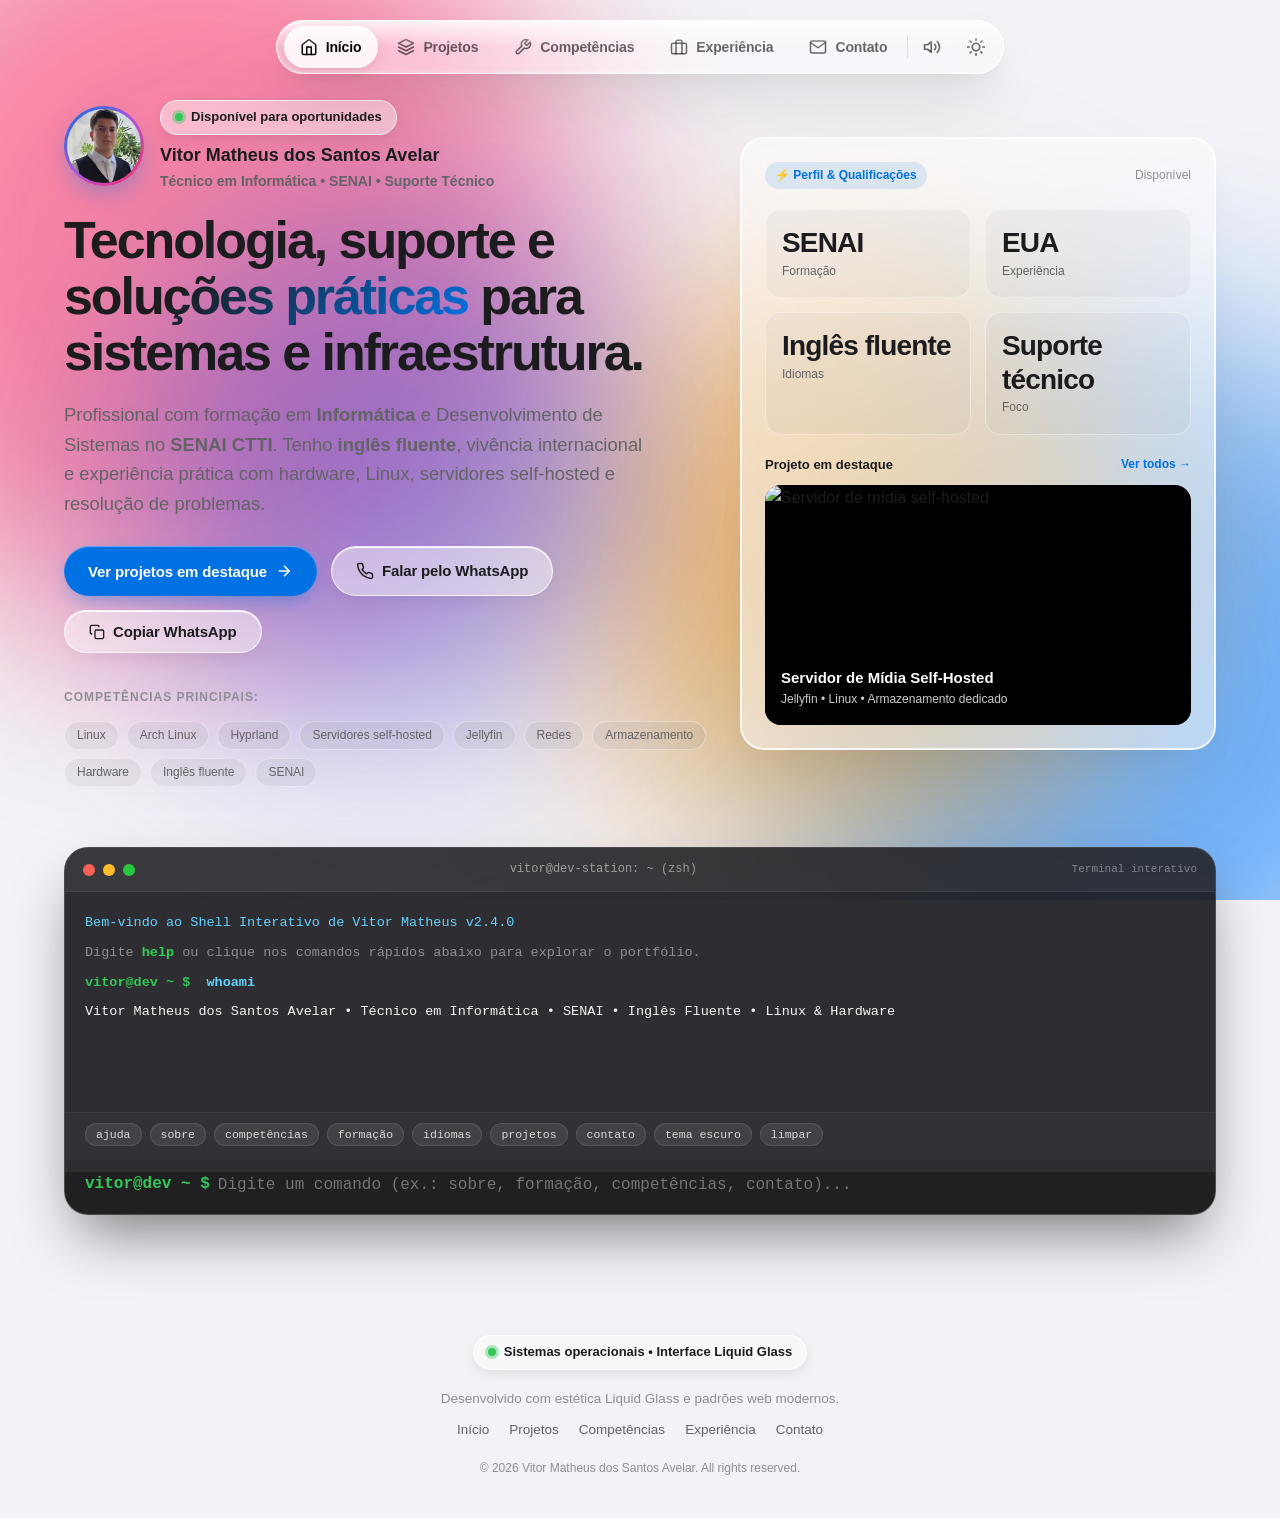
==== commit 53a9afe3: "Add files via upload" ====
--- a/index.html
+++ b/index.html
@@ -1,5 +1,5 @@
 <!DOCTYPE html>
-<html lang="en" data-theme="light">
+<html lang="pt-BR" data-theme="light">
 <head>
     <meta charset="UTF-8">
     <meta name="viewport" content="width=device-width, initial-scale=1.0">
@@ -31,7 +31,7 @@
 
     <!-- Floating Liquid Glass Navbar -->
     <header class="header-wrapper">
-        <nav class="liquid-nav" id="nav" role="navigation" aria-label="Main Navigation">
+        <nav class="liquid-nav" id="nav" role="navigation" aria-label="Navegação principal">
             <div class="liquid-glare-container">
                 <div class="liquid-glare" id="glare"></div>
             </div>
@@ -39,53 +39,53 @@
             <div class="nav-items">
                 <div class="active-pill" id="active-pill"></div>
 
-                <button class="nav-btn active" data-tab="home" id="nav-btn-home" aria-label="Overview Section">
+                <button class="nav-btn active" data-tab="home" id="nav-btn-home" aria-label="Seção inicial">
                     <div class="btn-content">
                         <svg viewBox="0 0 24 24" fill="none" stroke="currentColor" stroke-linecap="round" stroke-linejoin="round">
                             <path d="M3 9l9-7 9 7v11a2 2 0 0 1-2 2H5a2 2 0 0 1-2-2z"></path>
                             <polyline points="9 22 9 12 15 12 15 22"></polyline>
                         </svg>
-                        <span>Overview</span>
-                    </div>
-                </button>
-
-                <button class="nav-btn" data-tab="projects" id="nav-btn-projects" aria-label="Projects Showcase">
+                        <span>Início</span>
+                    </div>
+                </button>
+
+                <button class="nav-btn" data-tab="projects" id="nav-btn-projects" aria-label="Projetos">
                     <div class="btn-content">
                         <svg viewBox="0 0 24 24" fill="none" stroke="currentColor" stroke-linecap="round" stroke-linejoin="round">
                             <polygon points="12 2 2 7 12 12 22 7 12 2"></polygon>
                             <polyline points="2 17 12 22 22 17"></polyline>
                             <polyline points="2 12 12 17 22 12"></polyline>
                         </svg>
-                        <span>Projects</span>
-                    </div>
-                </button>
-
-                <button class="nav-btn" data-tab="skills" id="nav-btn-skills" aria-label="Skills and Tech Stack">
+                        <span>Projetos</span>
+                    </div>
+                </button>
+
+                <button class="nav-btn" data-tab="skills" id="nav-btn-skills" aria-label="Competências">
                     <div class="btn-content">
                         <svg viewBox="0 0 24 24" fill="none" stroke="currentColor" stroke-linecap="round" stroke-linejoin="round">
                             <path d="M14.7 6.3a1 1 0 0 0 0 1.4l1.6 1.6a1 1 0 0 0 1.4 0l3.77-3.77a6 6 0 0 1-7.94 7.94l-6.91 6.91a2.12 2.12 0 0 1-3-3l6.91-6.91a6 6 0 0 1 7.94-7.94l-3.76 3.76z"></path>
                         </svg>
-                        <span>Skills</span>
-                    </div>
-                </button>
-
-                <button class="nav-btn" data-tab="experience" id="nav-btn-experience" aria-label="Career Timeline">
+                        <span>Competências</span>
+                    </div>
+                </button>
+
+                <button class="nav-btn" data-tab="experience" id="nav-btn-experience" aria-label="Experiência">
                     <div class="btn-content">
                         <svg viewBox="0 0 24 24" fill="none" stroke="currentColor" stroke-linecap="round" stroke-linejoin="round">
                             <rect x="2" y="7" width="20" height="14" rx="2" ry="2"></rect>
                             <path d="M16 21V5a2 2 0 0 0-2-2h-4a2 2 0 0 0-2 2v16"></path>
                         </svg>
-                        <span>Experience</span>
-                    </div>
-                </button>
-
-                <button class="nav-btn" data-tab="contact" id="nav-btn-contact" aria-label="Contact Section">
+                        <span>Experiência</span>
+                    </div>
+                </button>
+
+                <button class="nav-btn" data-tab="contact" id="nav-btn-contact" aria-label="Contato">
                     <div class="btn-content">
                         <svg viewBox="0 0 24 24" fill="none" stroke="currentColor" stroke-linecap="round" stroke-linejoin="round">
                             <path d="M4 4h16c1.1 0 2 .9 2 2v12c0 1.1-.9 2-2 2H4c-1.1 0-2-.9-2-2V6c0-1.1.9-2 2-2z"></path>
                             <polyline points="22,6 12,13 2,6"></polyline>
                         </svg>
-                        <span>Contact</span>
+                        <span>Contato</span>
                     </div>
                 </button>
             </div>
@@ -94,7 +94,7 @@
 
             <div class="nav-actions">
                 <!-- Haptic Audio Toggle -->
-                <button class="action-btn" id="audio-toggle-btn" aria-label="Toggle UI Audio Feedback" title="Toggle Haptic Sound Effects">
+                <button class="action-btn" id="audio-toggle-btn" aria-label="Alternar sons da interface" title="Alternar sons da interface">
                     <div class="action-icon-wrapper">
                         <svg class="audio-on" viewBox="0 0 24 24" fill="none" stroke="currentColor" stroke-linecap="round" stroke-linejoin="round">
                             <polygon points="11 5 6 9 2 9 2 15 6 15 11 19 11 5"></polygon>
@@ -109,7 +109,7 @@
                 </button>
 
                 <!-- Dark / Light Mode Switch -->
-                <button class="action-btn" id="theme-btn" aria-label="Toggle Dark / Light Theme" title="Toggle Theme">
+                <button class="action-btn" id="theme-btn" aria-label="Alternar tema claro ou escuro" title="Alternar tema">
                     <div class="action-icon-wrapper">
                         <svg class="sun" viewBox="0 0 24 24" fill="none" stroke="currentColor" stroke-linecap="round" stroke-linejoin="round">
                             <circle cx="12" cy="12" r="5"></circle>
@@ -148,7 +148,7 @@
                         <div>
                             <div class="status-pill">
                                 <span class="status-dot"></span>
-                                <span>Disponível para Oportunidades</span>
+                                <span>Disponível para oportunidades</span>
                             </div>
                             <div class="hero-name" style="margin-top: 6px;">Vitor Matheus dos Santos Avelar</div>
                             <div class="hero-tagline">Técnico em Informática • SENAI • Suporte Técnico</div>
@@ -165,12 +165,12 @@
 
                     <div class="hero-actions">
                         <button class="liquid-btn liquid-btn-primary" onclick="app.switchTab('projects')">
-                            Ver Projetos em Destaque
+                            Ver projetos em destaque
                             <svg width="18" height="18" viewBox="0 0 24 24" fill="none" stroke="currentColor" stroke-width="2"><line x1="5" y1="12" x2="19" y2="12"></line><polyline points="12 5 19 12 12 19"></polyline></svg>
                         </button>
                         <a href="https://wa.me/5531983224629?text=Olá%20Vitor,%20vi%20seu%20portfólio!" target="_blank" rel="noopener noreferrer" class="liquid-btn liquid-btn-glass">
                             <svg width="18" height="18" viewBox="0 0 24 24" fill="none" stroke="currentColor" stroke-width="2"><path d="M22 16.92v3a2 2 0 0 1-2.18 2 19.79 19.79 0 0 1-8.63-3.07 19.5 19.5 0 0 1-6-6 19.79 19.79 0 0 1-3.07-8.67A2 2 0 0 1 4.11 2h3a2 2 0 0 1 2 1.72 12.84 12.84 0 0 0 .7 2.81 2 2 0 0 1-.45 2.11L8.09 9.91a16 16 0 0 0 6 6l1.27-1.27a2 2 0 0 1 2.11-.45 12.84 12.84 0 0 0 2.81.7A2 2 0 0 1 22 16.92z"></path></svg>
-                            WhatsApp Direto
+                            Falar pelo WhatsApp
                         </a>
                         <button class="liquid-btn liquid-btn-glass" onclick="app.copyPhone()" title="Copiar WhatsApp">
                             <svg width="16" height="16" viewBox="0 0 24 24" fill="none" stroke="currentColor" stroke-width="2"><rect x="9" y="9" width="13" height="13" rx="2" ry="2"></rect><path d="M5 15H4a2 2 0 0 1-2-2V4a2 2 0 0 1 2-2h9a2 2 0 0 1 2 2v1"></path></svg>
@@ -180,7 +180,7 @@
 
                     <!-- Skills Badge Strip -->
                     <div style="margin-top: 10px;">
-                        <span style="font-size: 12px; font-weight: 700; text-transform: uppercase; letter-spacing: 0.08em; color: var(--text-tertiary);">Competências Chave:</span>
+                        <span style="font-size: 12px; font-weight: 700; text-transform: uppercase; letter-spacing: 0.08em; color: var(--text-tertiary);">Competências principais:</span>
                         <div class="skills-strip" id="hero-skills-strip"></div>
                     </div>
                 </div>
@@ -189,7 +189,7 @@
                 <div class="glass-card interactive hero-preview-card">
                     <div class="preview-card-header">
                         <span class="preview-badge">⚡ Perfil & Qualificações</span>
-                        <span style="font-size: 12px; color: var(--text-tertiary);">Status Ativo</span>
+                        <span style="font-size: 12px; color: var(--text-tertiary);">Disponível</span>
                     </div>
 
                     <div class="preview-stats-grid" id="hero-stats-grid">
@@ -199,8 +199,8 @@
                     <!-- Interactive Live Spotlight Preview -->
                     <div>
                         <div style="display: flex; justify-content: space-between; align-items: center; margin-bottom: 10px;">
-                            <span style="font-size: 13px; font-weight: 700; color: var(--text-primary);">Destaque de Engenharia</span>
-                            <span style="font-size: 12px; color: var(--accent-blue); font-weight: 600; cursor: pointer;" onclick="app.switchTab('projects')">Ver Todos →</span>
+                            <span style="font-size: 13px; font-weight: 700; color: var(--text-primary);">Projeto em destaque</span>
+                            <span style="font-size: 12px; color: var(--accent-blue); font-weight: 600; cursor: pointer;" onclick="app.switchTab('projects')">Ver todos →</span>
                         </div>
                         <div class="hero-spotlight" onclick="app.openCaseStudyModal('self-hosted-media')" style="cursor: pointer;">
                             <img src="https://images.unsplash.com/photo-1558494949-ef010cbdcc31?w=1000&auto=format&fit=crop&q=80" alt="Servidor de mídia self-hosted">
@@ -222,7 +222,7 @@
                         <div class="terminal-dot dot-green"></div>
                     </div>
                     <div class="terminal-title">vitor@dev-station: ~ (zsh)</div>
-                    <div style="font-size: 11px; color: rgba(255, 255, 255, 0.4);">Interactive Shell</div>
+                    <div style="font-size: 11px; color: rgba(255, 255, 255, 0.4);">Terminal interativo</div>
                 </div>
 
                 <div class="terminal-body" id="terminal-body">
@@ -243,21 +243,21 @@
 
                 <!-- Quick Terminal Command Chips -->
                 <div class="terminal-chips">
-                    <button class="chip-btn" data-cmd="help">help</button>
-                    <button class="chip-btn" data-cmd="about">about</button>
-                    <button class="chip-btn" data-cmd="skills">skills</button>
-                    <button class="chip-btn" data-cmd="education">education</button>
-                    <button class="chip-btn" data-cmd="languages">languages</button>
-                    <button class="chip-btn" data-cmd="projects">projects</button>
-                    <button class="chip-btn" data-cmd="contact">contact</button>
-                    <button class="chip-btn" data-cmd="theme dark">theme dark</button>
-                    <button class="chip-btn" data-cmd="clear">clear</button>
+                    <button class="chip-btn" data-cmd="ajuda">ajuda</button>
+                    <button class="chip-btn" data-cmd="sobre">sobre</button>
+                    <button class="chip-btn" data-cmd="competencias">competências</button>
+                    <button class="chip-btn" data-cmd="formacao">formação</button>
+                    <button class="chip-btn" data-cmd="idiomas">idiomas</button>
+                    <button class="chip-btn" data-cmd="projetos">projetos</button>
+                    <button class="chip-btn" data-cmd="contato">contato</button>
+                    <button class="chip-btn" data-cmd="tema escuro">tema escuro</button>
+                    <button class="chip-btn" data-cmd="limpar">limpar</button>
                 </div>
 
                 <div style="padding: 0 20px 16px; background: rgba(0,0,0,0.3);">
                     <div class="terminal-input-row">
                         <span class="prompt-prefix">vitor@dev ~ $</span>
-                        <input type="text" class="terminal-input" id="terminal-input" placeholder="Digite um comando (ex: about, education, skills, contact)..." autocomplete="off" spellcheck="false">
+                        <input type="text" class="terminal-input" id="terminal-input" placeholder="Digite um comando (ex.: sobre, formação, competências, contato)..." autocomplete="off" spellcheck="false">
                     </div>
                 </div>
             </div>
@@ -268,16 +268,16 @@
              ==================================================================== -->
         <section class="tab-pane" id="tab-projects">
             <div class="section-header">
-                <span class="section-eyebrow">Work Showcase</span>
-                <h2 class="section-title">Selected Engineering Projects</h2>
+                <span class="section-eyebrow">Projetos práticos</span>
+                <h2 class="section-title">Projetos selecionados</h2>
                 <p class="section-subtitle">
-                    Full-stack web applications, distributed backend services, and high-performance cloud engines. Browse multi-slide visual previews, performance metrics, and architectural case studies.
+                    Conheça projetos práticos de infraestrutura, hardware, Linux e servidores self-hosted.
                 </p>
             </div>
 
             <!-- Category Filter Bar -->
-            <div class="filter-bar" role="tablist" aria-label="Filter Projects by Category">
-                <button class="filter-btn active" data-filter="all">All Projects</button>
+            <div class="filter-bar" role="tablist" aria-label="Filtrar projetos por categoria">
+                <button class="filter-btn active" data-filter="all">Todos</button>
                 <button class="filter-btn" data-filter="infrastructure">Infraestrutura</button>
                 <button class="filter-btn" data-filter="hardware">Hardware</button>
                 <button class="filter-btn" data-filter="systems">Linux e Sistemas</button>
@@ -294,10 +294,10 @@
              ==================================================================== -->
         <section class="tab-pane" id="tab-skills">
             <div class="section-header">
-                <span class="section-eyebrow">Technical Mastery</span>
-                <h2 class="section-title">Skills & Systems Architecture</h2>
+                <span class="section-eyebrow">Conhecimentos</span>
+                <h2 class="section-title">Competências técnicas</h2>
                 <p class="section-subtitle">
-                    A comprehensive breakdown of technology proficiencies, frameworks, cloud infrastructure, and live code implementations.
+                    Um panorama das competências técnicas, da experiência prática e das habilidades interpessoais.
                 </p>
             </div>
 
@@ -311,14 +311,14 @@
                 <div class="glass-card" style="border-radius: var(--radius-lg); overflow: hidden;">
                     <div style="padding: 20px 24px; display: flex; justify-content: space-between; align-items: center; border-bottom: 1px solid var(--glass-border-subtle);">
                         <div>
-                            <h3 style="font-size: 1.15rem; font-weight: 700; color: var(--text-primary);">Interactive Code Sandbox</h3>
+                            <h3 style="font-size: 1.15rem; font-weight: 700; color: var(--text-primary);">Exemplos práticos</h3>
                             <p id="code-desc" style="font-size: 13px; color: var(--text-secondary); margin-top: 2px;">
                                 Distributed sliding-window rate limiter with atomic Redis pipelines
                             </p>
                         </div>
                         <button class="liquid-btn liquid-btn-glass liquid-btn-sm" onclick="app.copyActiveCode()">
                             <svg width="14" height="14" viewBox="0 0 24 24" fill="none" stroke="currentColor" stroke-width="2"><rect x="9" y="9" width="13" height="13" rx="2" ry="2"></rect><path d="M5 15H4a2 2 0 0 1-2-2V4a2 2 0 0 1 2-2h9a2 2 0 0 1 2 2v1"></path></svg>
-                            Copy Snippet
+                            Copiar exemplo
                         </button>
                     </div>
 
@@ -340,8 +340,8 @@
              ==================================================================== -->
         <section class="tab-pane" id="tab-experience">
             <div class="section-header">
-                <span class="section-eyebrow">Track Record</span>
-                <h2 class="section-title">Career Experience & Impact</h2>
+                <span class="section-eyebrow">Trajetória</span>
+                <h2 class="section-title">Experiência e formação</h2>
                 <p class="section-subtitle">
                     Experiência internacional em atendimento e operação, formação em desenvolvimento de sistemas e projetos práticos de infraestrutura, hardware e Linux.
                 </p>
@@ -361,10 +361,10 @@
              ==================================================================== -->
         <section class="tab-pane" id="tab-contact">
             <div class="section-header">
-                <span class="section-eyebrow">Get In Touch</span>
-                <h2 class="section-title">Let's Build Something Exceptional</h2>
+                <span class="section-eyebrow">Entre em contato</span>
+                <h2 class="section-title">Vamos conversar</h2>
                 <p class="section-subtitle">
-                    Have an ambitious project, high-impact role, or technical consulting inquiry? Send a message or connect directly across channels.
+                    Tem uma oportunidade em tecnologia ou suporte técnico? Envie uma mensagem ou fale diretamente comigo.
                 </p>
             </div>
 
@@ -387,12 +387,12 @@
                             </div>
                         </div>
 
-                        <a href="https://wa.me/5531983224629?text=Hello%20Vitor,%20I%20saw%20your%20portfolio!" target="_blank" rel="noopener noreferrer" class="channel-item">
+                        <a href="https://wa.me/5531983224629?text=Olá%20Vitor,%20vi%20seu%20portfólio!" target="_blank" rel="noopener noreferrer" class="channel-item">
                             <div class="channel-icon">
                                 <svg viewBox="0 0 24 24" fill="none" stroke="currentColor" stroke-width="2"><path d="M22 16.92v3a2 2 0 0 1-2.18 2 19.79 19.79 0 0 1-8.63-3.07 19.5 19.5 0 0 1-6-6 19.79 19.79 0 0 1-3.07-8.67A2 2 0 0 1 4.11 2h3a2 2 0 0 1 2 1.72 12.84 12.84 0 0 0 .7 2.81 2 2 0 0 1-.45 2.11L8.09 9.91a16 16 0 0 0 6 6l1.27-1.27a2 2 0 0 1 2.11-.45 12.84 12.84 0 0 0 2.81.7A2 2 0 0 1 22 16.92z"></path></svg>
                             </div>
                             <div>
-                                <div class="channel-label">Phone & WhatsApp (Click to chat)</div>
+                            <div class="channel-label">Telefone e WhatsApp (clique para conversar)</div>
                                 <div class="channel-value">+55 (31) 98322-4629</div>
                             </div>
                         </a>
@@ -407,25 +407,16 @@
                             </div>
                         </a>
 
-                        <a href="https://github.com" target="_blank" rel="noopener noreferrer" class="channel-item">
+                        <a href="https://github.com/vitor16" target="_blank" rel="noopener noreferrer" class="channel-item">
                             <div class="channel-icon">
                                 <svg viewBox="0 0 24 24" fill="none" stroke="currentColor" stroke-width="2"><path d="M9 19c-5 1.5-5-2.5-7-3m14 6v-3.87a3.37 3.37 0 0 0-.94-2.61c3.14-.35 6.44-1.54 6.44-7A5.44 5.44 0 0 0 20 4.77 5.07 5.07 0 0 0 19.91 1S18.73.65 16 2.48a13.38 13.38 0 0 0-7 0C6.27.65 5.09 1 5.09 1A5.07 5.07 0 0 0 5 4.77a5.44 5.44 0 0 0-1.5 3.78c0 5.42 3.3 6.61 6.44 7A3.37 3.37 0 0 0 9 18.13V22"></path></svg>
                             </div>
                             <div>
-                                <div class="channel-label">GitHub Repositories</div>
-                                <div class="channel-value">github.com</div>
+                                <div class="channel-label">GitHub</div>
+                                <div class="channel-value">github.com/vitor16</div>
                             </div>
                         </a>
 
-                        <a href="https://cal.com" target="_blank" rel="noopener noreferrer" class="channel-item">
-                            <div class="channel-icon">
-                                <svg viewBox="0 0 24 24" fill="none" stroke="currentColor" stroke-width="2"><rect x="3" y="4" width="18" height="18" rx="2" ry="2"></rect><line x1="16" y1="2" x2="16" y2="6"></line><line x1="8" y1="2" x2="8" y2="6"></line><line x1="3" y1="10" x2="21" y2="10"></line></svg>
-                            </div>
-                            <div>
-                                <div class="channel-label">Schedule a 15-min Call</div>
-                                <div class="channel-value">cal.com/vitormatheus</div>
-                            </div>
-                        </a>
                     </div>
                 </div>
 
@@ -434,27 +425,27 @@
                     <form id="contact-form">
                         <div class="form-grid-2">
                             <div class="form-group">
-                                <label for="contact-name" class="form-label">Your Name</label>
-                                <input type="text" id="contact-name" class="form-input" placeholder="Jane Doe" required>
+                                <label for="contact-name" class="form-label">Seu nome</label>
+                                <input type="text" id="contact-name" class="form-input" placeholder="Seu nome" required>
                             </div>
                             <div class="form-group">
-                                <label for="contact-email" class="form-label">Email Address</label>
-                                <input type="email" id="contact-email" class="form-input" placeholder="jane@company.com" required>
+                                <label for="contact-email" class="form-label">Seu e-mail</label>
+                                <input type="email" id="contact-email" class="form-input" placeholder="voce@exemplo.com" required>
                             </div>
                         </div>
 
                         <div class="form-group">
-                            <label for="contact-subject" class="form-label">Opportunity / Project Type</label>
+                        <label for="contact-subject" class="form-label">Assunto</label>
                             <input type="text" id="contact-subject" class="form-input" placeholder="Ex.: oportunidade em suporte técnico ou tecnologia" required>
                         </div>
 
                         <div class="form-group">
-                            <label for="contact-message" class="form-label">Message Details</label>
-                            <textarea id="contact-message" class="form-textarea" placeholder="Tell me about your project, timeline, tech stack, and goals..." required></textarea>
+                        <label for="contact-message" class="form-label">Mensagem</label>
+                        <textarea id="contact-message" class="form-textarea" placeholder="Escreva sua mensagem..." required></textarea>
                         </div>
 
                         <button type="submit" class="liquid-btn liquid-btn-primary" style="width: 100%; padding: 14px;">
-                            Send Transmission
+                            Enviar mensagem
                             <svg width="18" height="18" viewBox="0 0 24 24" fill="none" stroke="currentColor" stroke-width="2"><line x1="22" y1="2" x2="11" y2="13"></line><polygon points="22 2 15 22 11 13 2 9 22 2"></polygon></svg>
                         </button>
                     </form>
@@ -465,9 +456,9 @@
     </main>
 
     <!-- Case Study / Lightbox Modal -->
-    <div class="modal-overlay" id="case-study-modal" role="dialog" aria-modal="true" aria-label="Project Case Study">
+    <div class="modal-overlay" id="case-study-modal" role="dialog" aria-modal="true" aria-label="Detalhes do projeto">
         <div class="modal-content glass-card">
-            <button class="modal-close-btn" id="modal-close-btn" aria-label="Close Modal">
+            <button class="modal-close-btn" id="modal-close-btn" aria-label="Fechar janela">
                 <svg width="20" height="20" viewBox="0 0 24 24" fill="none" stroke="currentColor" stroke-width="2.5"><line x1="18" y1="6" x2="6" y2="18"></line><line x1="6" y1="6" x2="18" y2="18"></line></svg>
             </button>
             <div id="modal-body-content">
@@ -483,15 +474,15 @@
     <footer>
         <div class="status-pill" style="margin-bottom: 8px;">
             <span class="status-dot"></span>
-            <span>All Systems Operational • Liquid Glass Engine</span>
+            <span>Sistemas operacionais • Interface Liquid Glass</span>
         </div>
-        <div>Designed with Apple Liquid Glass aesthetics & modern web standards.</div>
+        <div>Desenvolvido com estética Liquid Glass e padrões web modernos.</div>
         <div class="footer-links">
-            <a href="#home" class="footer-link" onclick="app.switchTab('home')">Overview</a>
-            <a href="#projects" class="footer-link" onclick="app.switchTab('projects')">Projects</a>
-            <a href="#skills" class="footer-link" onclick="app.switchTab('skills')">Skills</a>
-            <a href="#experience" class="footer-link" onclick="app.switchTab('experience')">Experience</a>
-            <a href="#contact" class="footer-link" onclick="app.switchTab('contact')">Contact</a>
+            <a href="#home" class="footer-link" onclick="app.switchTab('home')">Início</a>
+            <a href="#projects" class="footer-link" onclick="app.switchTab('projects')">Projetos</a>
+            <a href="#skills" class="footer-link" onclick="app.switchTab('skills')">Competências</a>
+            <a href="#experience" class="footer-link" onclick="app.switchTab('experience')">Experiência</a>
+            <a href="#contact" class="footer-link" onclick="app.switchTab('contact')">Contato</a>
         </div>
         <div style="font-size: 12px; color: var(--text-tertiary); margin-top: 8px;">
             © 2026 Vitor Matheus dos Santos Avelar. All rights reserved.
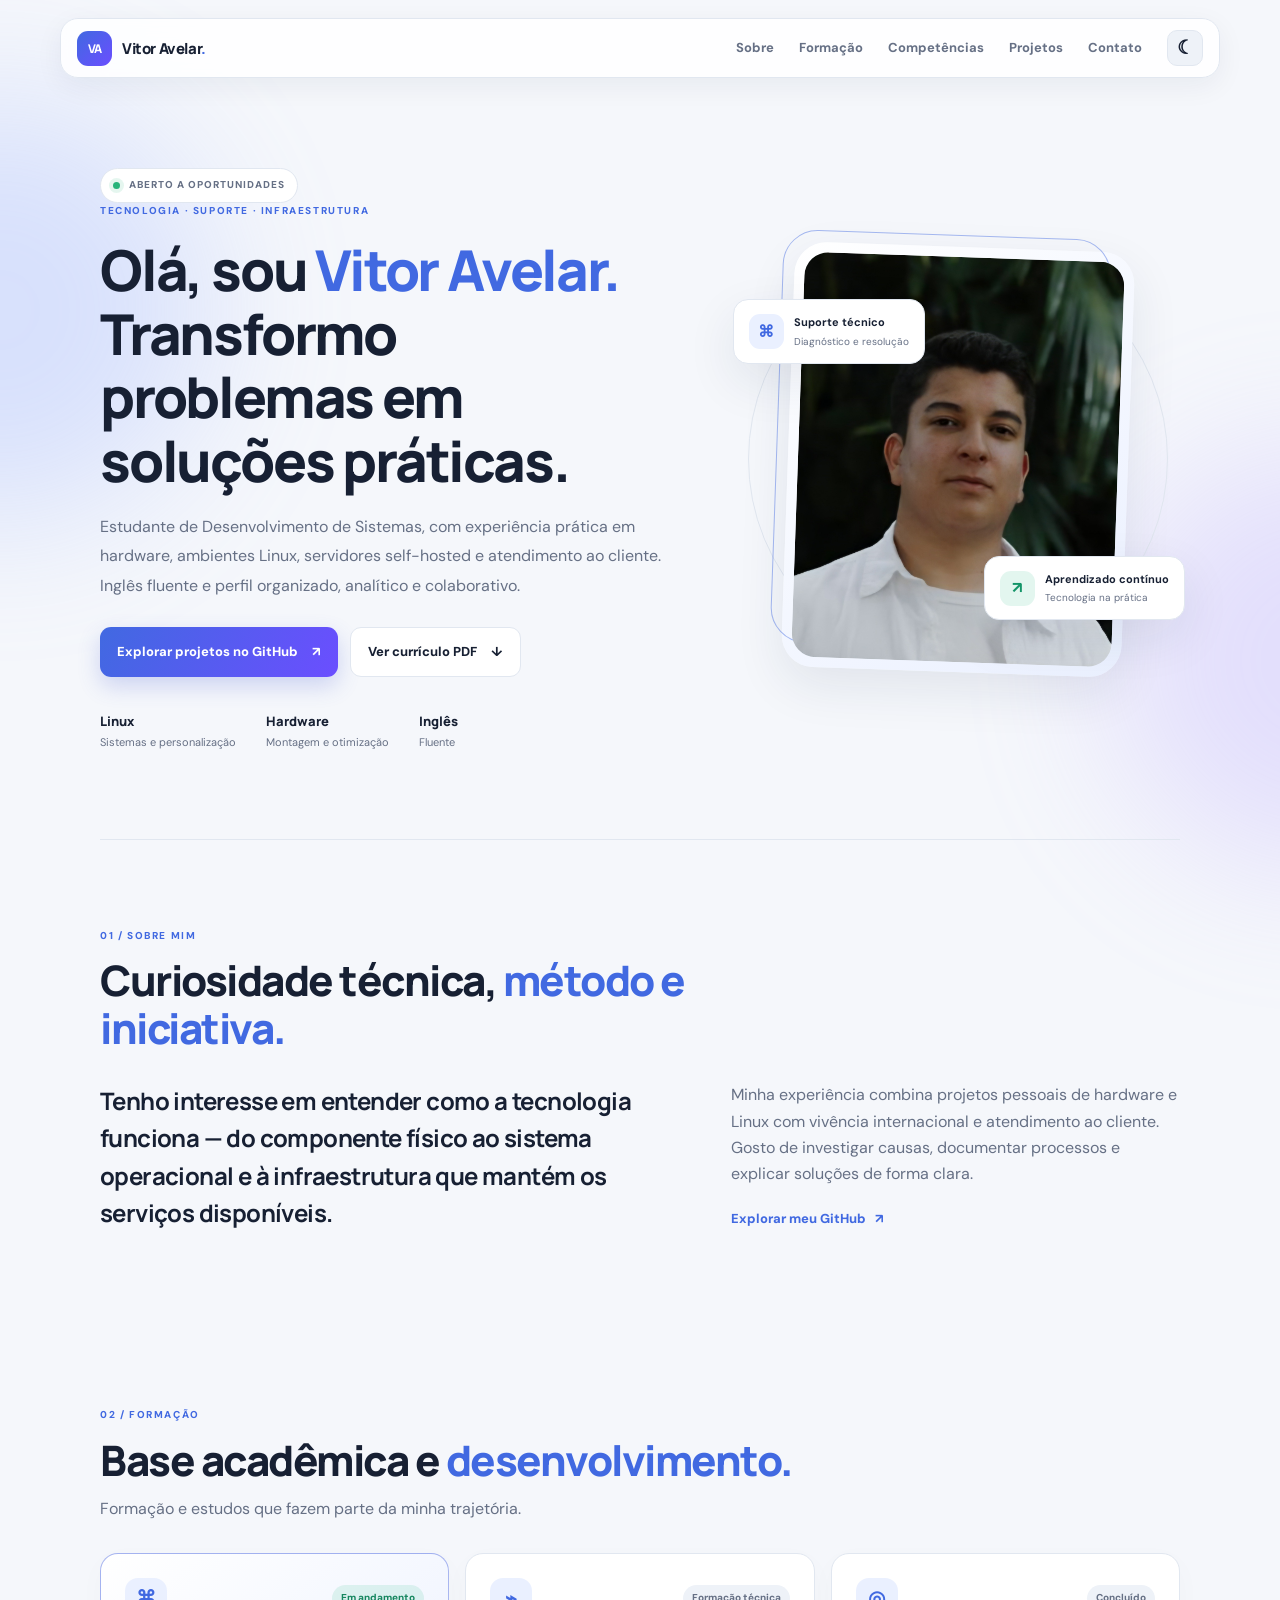
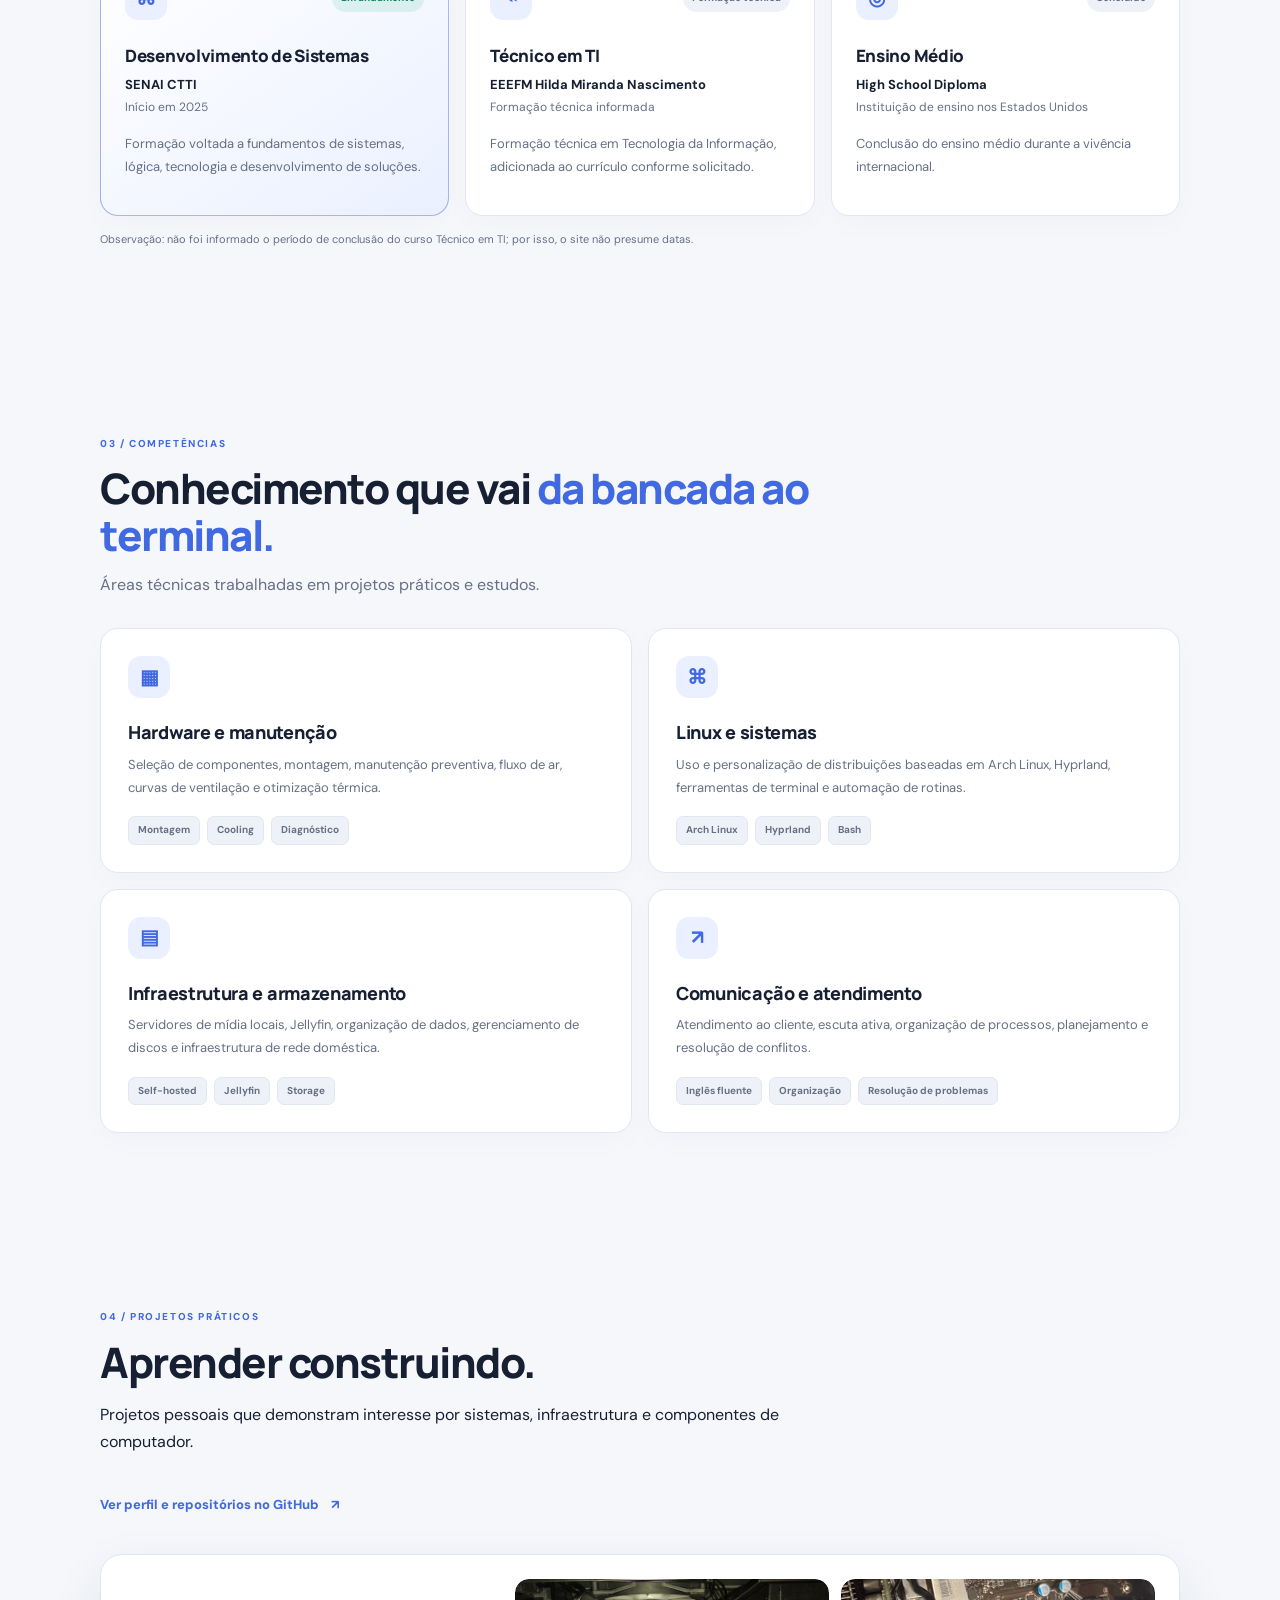
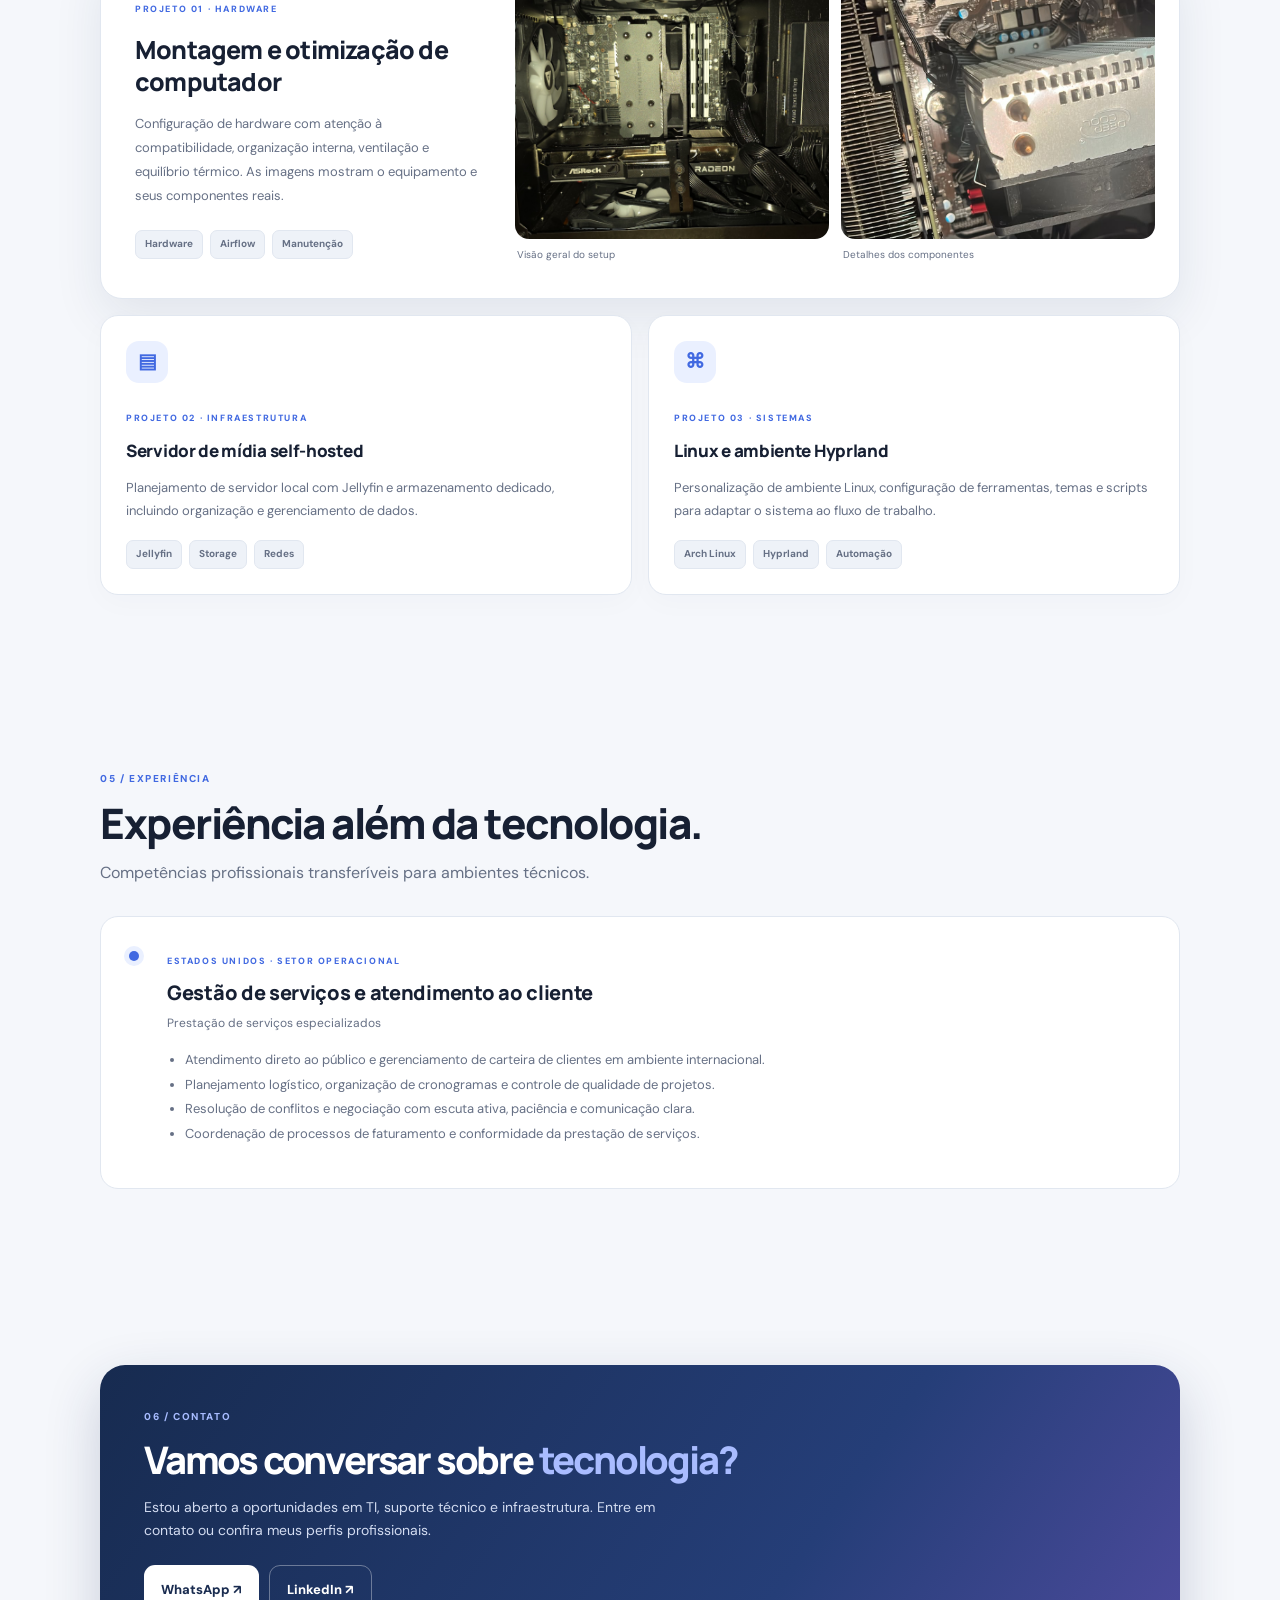
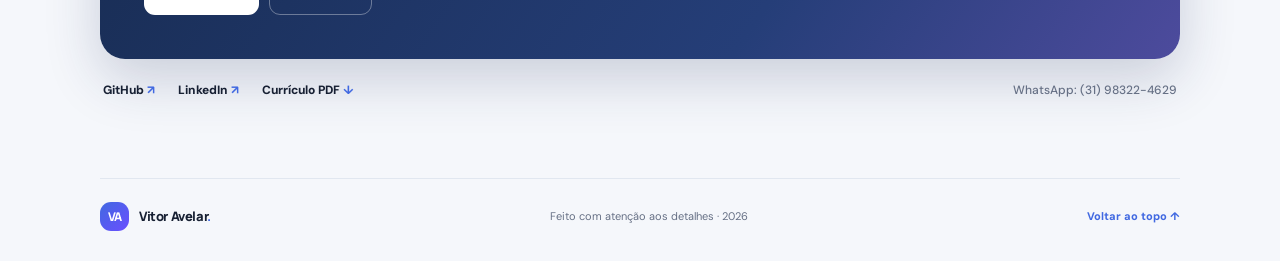
==== commit ce645d09: "updates" ====
--- a/index.html
+++ b/index.html
@@ -1,496 +1,110 @@
-<!DOCTYPE html>
+<!doctype html>
 <html lang="pt-BR" data-theme="light">
 <head>
-    <meta charset="UTF-8">
-    <meta name="viewport" content="width=device-width, initial-scale=1.0">
-    <meta name="description" content="Portfólio de Vitor Matheus dos Santos Avelar, técnico em informática com foco em suporte técnico, hardware, Linux e servidores self-hosted.">
-    <meta name="keywords" content="Suporte Técnico, Hardware, Linux, Arch Linux, Hyprland, Servidores Self-Hosted, Jellyfin, SENAI">
-    <meta name="author" content="Vitor Matheus dos Santos Avelar">
-    <title>Vitor Matheus dos Santos Avelar — Tecnologia e Suporte Técnico</title>
-    
-    <!-- Open Graph / Meta -->
-    <meta property="og:type" content="website">
-    <meta property="og:title" content="Vitor Matheus dos Santos Avelar — Tecnologia e Suporte Técnico">
-    <meta property="og:description" content="Portfólio de Vitor Matheus dos Santos Avelar com foco em suporte técnico, hardware, Linux e infraestrutura self-hosted.">
-    
-    <!-- Google Fonts & Stylesheet -->
-    <link rel="preconnect" href="https://fonts.googleapis.com">
-    <link rel="preconnect" href="https://fonts.gstatic.com" crossorigin>
-    <link href="https://fonts.googleapis.com/css2?family=Plus+Jakarta+Sans:wght@400;500;600;700;800&family=JetBrains+Mono:wght@400;500;600&display=swap" rel="stylesheet">
-    <link rel="stylesheet" href="css/styles.css">
+  <meta charset="utf-8">
+  <meta name="viewport" content="width=device-width, initial-scale=1">
+  <meta name="theme-color" content="#f5f7fb">
+  <meta name="description" content="Portfólio de Vitor Matheus dos Santos Avelar — tecnologia, suporte técnico, hardware, Linux e infraestrutura.">
+  <meta name="author" content="Vitor Matheus dos Santos Avelar">
+  <meta property="og:title" content="Vitor Matheus dos Santos Avelar | Portfólio de Tecnologia">
+  <meta property="og:description" content="Hardware, Linux, infraestrutura e suporte técnico.">
+  <meta property="og:type" content="website">
+  <title>Vitor Matheus dos Santos Avelar — Portfólio</title>
+  <link rel="preconnect" href="https://fonts.googleapis.com">
+  <link rel="preconnect" href="https://fonts.gstatic.com" crossorigin>
+  <link href="https://fonts.googleapis.com/css2?family=DM+Sans:wght@400;500;600;700&family=Manrope:wght@400;500;600;700;800&display=swap" rel="stylesheet">
+  <link rel="stylesheet" href="styles.css">
 </head>
 <body>
+  <a class="skip-link" href="#inicio">Pular para o conteúdo</a>
+  <div class="ambient ambient-a" aria-hidden="true"></div>
+  <div class="ambient ambient-b" aria-hidden="true"></div>
+  <header class="site-header">
+    <a class="brand" href="#inicio" aria-label="Vitor Avelar, início"><span class="brand-mark">VA</span><span>Vitor Avelar<span class="brand-dot">.</span></span></a>
+    <button class="menu-toggle" id="menuToggle" aria-label="Abrir menu" aria-expanded="false"><span></span><span></span><span></span></button>
+    <nav class="nav" id="mainNav" aria-label="Navegação principal">
+      <a href="#sobre">Sobre</a><a href="#formacao">Formação</a><a href="#competencias">Competências</a><a href="#projetos">Projetos</a><a href="#contato">Contato</a>
+      <button class="theme-toggle" id="themeToggle" aria-label="Alternar tema" title="Alternar tema"><span class="theme-icon">☾</span></button>
+    </nav>
+  </header>
 
-    <!-- Ambient Fluid Light Mesh Background -->
-    <div class="bg-mesh" aria-hidden="true">
-        <div class="blob blob-1"></div>
-        <div class="blob blob-2"></div>
-        <div class="blob blob-3"></div>
-        <div class="blob blob-4"></div>
-    </div>
+  <main>
+    <section class="hero section-wrap" id="inicio">
+      <div class="hero-copy">
+        <div class="eyebrow"><span class="status-dot"></span> ABERTO A OPORTUNIDADES</div>
+        <p class="overline">TECNOLOGIA · SUPORTE · INFRAESTRUTURA</p>
+        <h1>Olá, sou <span>Vitor Avelar.</span><br>Transformo problemas em soluções práticas.</h1>
+        <p class="hero-lead">Estudante de Desenvolvimento de Sistemas, com experiência prática em hardware, ambientes Linux, servidores self-hosted e atendimento ao cliente. Inglês fluente e perfil organizado, analítico e colaborativo.</p>
+        <div class="hero-actions">
+          <a class="button button-primary" href="https://github.com/vitor16" target="_blank" rel="noopener noreferrer">Explorar projetos no GitHub <span aria-hidden="true">↗</span></a>
+          <a class="button button-secondary" href="curriculo-vitor-avelar.pdf" target="_blank" rel="noopener">Ver currículo PDF <span aria-hidden="true">↓</span></a>
+        </div>
+        <div class="hero-facts">
+          <div><strong>Linux</strong><span>Sistemas e personalização</span></div>
+          <div><strong>Hardware</strong><span>Montagem e otimização</span></div>
+          <div><strong>Inglês</strong><span>Fluente</span></div>
+        </div>
+      </div>
+      <div class="hero-visual">
+        <div class="portrait-frame"><img src="assets/avatar.jpeg" alt="Foto de perfil de Vitor Matheus dos Santos Avelar"></div>
+        <div class="floating-card floating-top"><span class="mini-icon">⌘</span><span><strong>Suporte técnico</strong><small>Diagnóstico e resolução</small></span></div>
+        <div class="floating-card floating-bottom"><span class="mini-icon green">↗</span><span><strong>Aprendizado contínuo</strong><small>Tecnologia na prática</small></span></div>
+        <div class="visual-orbit" aria-hidden="true"></div>
+      </div>
+    </section>
 
-    <!-- Floating Liquid Glass Navbar -->
-    <header class="header-wrapper">
-        <nav class="liquid-nav" id="nav" role="navigation" aria-label="Navegação principal">
-            <div class="liquid-glare-container">
-                <div class="liquid-glare" id="glare"></div>
-            </div>
+    <section class="section-wrap intro-section" id="sobre">
+      <div class="section-heading"><p class="overline">01 / SOBRE MIM</p><h2>Curiosidade técnica, <span>método e iniciativa.</span></h2></div>
+      <div class="intro-grid">
+        <p class="large-copy">Tenho interesse em entender como a tecnologia funciona — do componente físico ao sistema operacional e à infraestrutura que mantém os serviços disponíveis.</p>
+        <div class="intro-detail"><p>Minha experiência combina projetos pessoais de hardware e Linux com vivência internacional e atendimento ao cliente. Gosto de investigar causas, documentar processos e explicar soluções de forma clara.</p><a class="text-link" href="https://github.com/vitor16" target="_blank" rel="noopener">Explorar meu GitHub <span>↗</span></a></div>
+      </div>
+    </section>
 
-            <div class="nav-items">
-                <div class="active-pill" id="active-pill"></div>
+    <section class="section-wrap" id="formacao">
+      <div class="section-heading"><p class="overline">02 / FORMAÇÃO</p><h2>Base acadêmica e <span>desenvolvimento.</span></h2><p>Formação e estudos que fazem parte da minha trajetória.</p></div>
+      <div class="education-grid">
+        <article class="education-card featured"><div class="card-topline"><span class="card-icon">⌘</span><span class="pill">Em andamento</span></div><h3>Desenvolvimento de Sistemas</h3><p class="institution">SENAI CTTI</p><p class="muted">Início em 2025</p><p>Formação voltada a fundamentos de sistemas, lógica, tecnologia e desenvolvimento de soluções.</p></article>
+        <article class="education-card"><div class="card-topline"><span class="card-icon">⌁</span><span class="pill pill-neutral">Formação técnica</span></div><h3>Técnico em TI</h3><p class="institution">EEEFM Hilda Miranda Nascimento</p><p class="muted">Formação técnica informada</p><p>Formação técnica em Tecnologia da Informação, adicionada ao currículo conforme solicitado.</p></article>
+        <article class="education-card"><div class="card-topline"><span class="card-icon">◎</span><span class="pill pill-neutral">Concluído</span></div><h3>Ensino Médio</h3><p class="institution">High School Diploma</p><p class="muted">Instituição de ensino nos Estados Unidos</p><p>Conclusão do ensino médio durante a vivência internacional.</p></article>
+      </div>
+      <p class="small-note">Observação: não foi informado o período de conclusão do curso Técnico em TI; por isso, o site não presume datas.</p>
+    </section>
 
-                <button class="nav-btn active" data-tab="home" id="nav-btn-home" aria-label="Seção inicial">
-                    <div class="btn-content">
-                        <svg viewBox="0 0 24 24" fill="none" stroke="currentColor" stroke-linecap="round" stroke-linejoin="round">
-                            <path d="M3 9l9-7 9 7v11a2 2 0 0 1-2 2H5a2 2 0 0 1-2-2z"></path>
-                            <polyline points="9 22 9 12 15 12 15 22"></polyline>
-                        </svg>
-                        <span>Início</span>
-                    </div>
-                </button>
+    <section class="section-wrap" id="competencias">
+      <div class="section-heading"><p class="overline">03 / COMPETÊNCIAS</p><h2>Conhecimento que vai <span>da bancada ao terminal.</span></h2><p>Áreas técnicas trabalhadas em projetos práticos e estudos.</p></div>
+      <div class="skills-grid">
+        <article class="skill-card"><div class="skill-icon">▦</div><h3>Hardware e manutenção</h3><p>Seleção de componentes, montagem, manutenção preventiva, fluxo de ar, curvas de ventilação e otimização térmica.</p><div class="tags"><span>Montagem</span><span>Cooling</span><span>Diagnóstico</span></div></article>
+        <article class="skill-card"><div class="skill-icon">⌘</div><h3>Linux e sistemas</h3><p>Uso e personalização de distribuições baseadas em Arch Linux, Hyprland, ferramentas de terminal e automação de rotinas.</p><div class="tags"><span>Arch Linux</span><span>Hyprland</span><span>Bash</span></div></article>
+        <article class="skill-card"><div class="skill-icon">▤</div><h3>Infraestrutura e armazenamento</h3><p>Servidores de mídia locais, Jellyfin, organização de dados, gerenciamento de discos e infraestrutura de rede doméstica.</p><div class="tags"><span>Self-hosted</span><span>Jellyfin</span><span>Storage</span></div></article>
+        <article class="skill-card"><div class="skill-icon">↗</div><h3>Comunicação e atendimento</h3><p>Atendimento ao cliente, escuta ativa, organização de processos, planejamento e resolução de conflitos.</p><div class="tags"><span>Inglês fluente</span><span>Organização</span><span>Resolução de problemas</span></div></article>
+      </div>
+    </section>
 
-                <button class="nav-btn" data-tab="projects" id="nav-btn-projects" aria-label="Projetos">
-                    <div class="btn-content">
-                        <svg viewBox="0 0 24 24" fill="none" stroke="currentColor" stroke-linecap="round" stroke-linejoin="round">
-                            <polygon points="12 2 2 7 12 12 22 7 12 2"></polygon>
-                            <polyline points="2 17 12 22 22 17"></polyline>
-                            <polyline points="2 12 12 17 22 12"></polyline>
-                        </svg>
-                        <span>Projetos</span>
-                    </div>
-                </button>
+    <section class="section-wrap projects-section" id="projetos">
+      <div class="section-heading"><p class="overline">04 / PROJETOS PRÁTICOS</p><h2>Aprender construindo.</h2><p>Projetos pessoais que demonstram interesse por sistemas, infraestrutura e componentes de computador.</p><a class="text-link section-cta" href="https://github.com/vitor16" target="_blank" rel="noopener noreferrer">Ver perfil e repositórios no GitHub <span>↗</span></a></div>
+      <article class="project-card project-feature">
+        <div class="project-copy"><span class="project-number">PROJETO 01 · HARDWARE</span><h3>Montagem e otimização de computador</h3><p>Configuração de hardware com atenção à compatibilidade, organização interna, ventilação e equilíbrio térmico. As imagens mostram o equipamento e seus componentes reais.</p><div class="tags"><span>Hardware</span><span>Airflow</span><span>Manutenção</span></div></div>
+        <div class="project-images"><figure><img src="assets/pc-build.jpeg" alt="Vista interna do computador montado, placa de vídeo e ventoinhas" loading="lazy"><figcaption>Visão geral do setup</figcaption></figure><figure><img src="assets/pc-hardware.jpg" alt="Detalhe do interior do computador, placa-mãe e dissipador" loading="lazy"><figcaption>Detalhes dos componentes</figcaption></figure></div>
+      </article>
+      <div class="project-secondary-grid">
+        <article class="mini-project"><div class="mini-project-icon">▤</div><span class="project-number">PROJETO 02 · INFRAESTRUTURA</span><h3>Servidor de mídia self-hosted</h3><p>Planejamento de servidor local com Jellyfin e armazenamento dedicado, incluindo organização e gerenciamento de dados.</p><div class="tags"><span>Jellyfin</span><span>Storage</span><span>Redes</span></div></article>
+        <article class="mini-project"><div class="mini-project-icon">⌘</div><span class="project-number">PROJETO 03 · SISTEMAS</span><h3>Linux e ambiente Hyprland</h3><p>Personalização de ambiente Linux, configuração de ferramentas, temas e scripts para adaptar o sistema ao fluxo de trabalho.</p><div class="tags"><span>Arch Linux</span><span>Hyprland</span><span>Automação</span></div></article>
+      </div>
+    </section>
 
-                <button class="nav-btn" data-tab="skills" id="nav-btn-skills" aria-label="Competências">
-                    <div class="btn-content">
-                        <svg viewBox="0 0 24 24" fill="none" stroke="currentColor" stroke-linecap="round" stroke-linejoin="round">
-                            <path d="M14.7 6.3a1 1 0 0 0 0 1.4l1.6 1.6a1 1 0 0 0 1.4 0l3.77-3.77a6 6 0 0 1-7.94 7.94l-6.91 6.91a2.12 2.12 0 0 1-3-3l6.91-6.91a6 6 0 0 1 7.94-7.94l-3.76 3.76z"></path>
-                        </svg>
-                        <span>Competências</span>
-                    </div>
-                </button>
+    <section class="section-wrap" id="experiencia">
+      <div class="section-heading"><p class="overline">05 / EXPERIÊNCIA</p><h2>Experiência além da tecnologia.</h2><p>Competências profissionais transferíveis para ambientes técnicos.</p></div>
+      <div class="experience-card"><div class="experience-marker"></div><div><p class="project-number">ESTADOS UNIDOS · SETOR OPERACIONAL</p><h3>Gestão de serviços e atendimento ao cliente</h3><p class="muted">Prestação de serviços especializados</p><ul><li>Atendimento direto ao público e gerenciamento de carteira de clientes em ambiente internacional.</li><li>Planejamento logístico, organização de cronogramas e controle de qualidade de projetos.</li><li>Resolução de conflitos e negociação com escuta ativa, paciência e comunicação clara.</li><li>Coordenação de processos de faturamento e conformidade da prestação de serviços.</li></ul></div></div>
+    </section>
 
-                <button class="nav-btn" data-tab="experience" id="nav-btn-experience" aria-label="Experiência">
-                    <div class="btn-content">
-                        <svg viewBox="0 0 24 24" fill="none" stroke="currentColor" stroke-linecap="round" stroke-linejoin="round">
-                            <rect x="2" y="7" width="20" height="14" rx="2" ry="2"></rect>
-                            <path d="M16 21V5a2 2 0 0 0-2-2h-4a2 2 0 0 0-2 2v16"></path>
-                        </svg>
-                        <span>Experiência</span>
-                    </div>
-                </button>
-
-                <button class="nav-btn" data-tab="contact" id="nav-btn-contact" aria-label="Contato">
-                    <div class="btn-content">
-                        <svg viewBox="0 0 24 24" fill="none" stroke="currentColor" stroke-linecap="round" stroke-linejoin="round">
-                            <path d="M4 4h16c1.1 0 2 .9 2 2v12c0 1.1-.9 2-2 2H4c-1.1 0-2-.9-2-2V6c0-1.1.9-2 2-2z"></path>
-                            <polyline points="22,6 12,13 2,6"></polyline>
-                        </svg>
-                        <span>Contato</span>
-                    </div>
-                </button>
-            </div>
-
-            <div class="divider"></div>
-
-            <div class="nav-actions">
-                <!-- Haptic Audio Toggle -->
-                <button class="action-btn" id="audio-toggle-btn" aria-label="Alternar sons da interface" title="Alternar sons da interface">
-                    <div class="action-icon-wrapper">
-                        <svg class="audio-on" viewBox="0 0 24 24" fill="none" stroke="currentColor" stroke-linecap="round" stroke-linejoin="round">
-                            <polygon points="11 5 6 9 2 9 2 15 6 15 11 19 11 5"></polygon>
-                            <path d="M19.07 4.93a10 10 0 0 1 0 14.14M15.54 8.46a5 5 0 0 1 0 7.07"></path>
-                        </svg>
-                        <svg class="audio-muted" viewBox="0 0 24 24" fill="none" stroke="currentColor" stroke-linecap="round" stroke-linejoin="round">
-                            <polygon points="11 5 6 9 2 9 2 15 6 15 11 19 11 5"></polygon>
-                            <line x1="23" y1="9" x2="17" y2="15"></line>
-                            <line x1="17" y1="9" x2="23" y2="15"></line>
-                        </svg>
-                    </div>
-                </button>
-
-                <!-- Dark / Light Mode Switch -->
-                <button class="action-btn" id="theme-btn" aria-label="Alternar tema claro ou escuro" title="Alternar tema">
-                    <div class="action-icon-wrapper">
-                        <svg class="sun" viewBox="0 0 24 24" fill="none" stroke="currentColor" stroke-linecap="round" stroke-linejoin="round">
-                            <circle cx="12" cy="12" r="5"></circle>
-                            <line x1="12" y1="1" x2="12" y2="3"></line>
-                            <line x1="12" y1="21" x2="12" y2="23"></line>
-                            <line x1="4.22" y1="4.22" x2="5.64" y2="5.64"></line>
-                            <line x1="18.36" y1="18.36" x2="19.78" y2="19.78"></line>
-                            <line x1="1" y1="12" x2="3" y2="12"></line>
-                            <line x1="21" y1="12" x2="23" y2="12"></line>
-                            <line x1="4.22" y1="19.78" x2="5.64" y2="18.36"></line>
-                            <line x1="18.36" y1="5.64" x2="19.78" y2="4.22"></line>
-                        </svg>
-                        <svg class="moon" viewBox="0 0 24 24" fill="none" stroke="currentColor" stroke-linecap="round" stroke-linejoin="round">
-                            <path d="M21 12.79A9 9 0 1 1 11.21 3 7 7 0 0 0 21 12.79z"></path>
-                        </svg>
-                    </div>
-                </button>
-            </div>
-        </nav>
-    </header>
-
-    <!-- Main Container With Tab Panes -->
-    <main id="main-content">
-
-        <!-- ====================================================================
-             TAB 1: OVERVIEW / HOME
-             ==================================================================== -->
-        <section class="tab-pane active" id="tab-home">
-            <div class="hero-container">
-                <!-- Hero Left: Bio, Headline, CTAs -->
-                <div class="hero-left">
-                    <div class="hero-avatar-wrapper">
-                        <div class="hero-avatar">
-                            <img src="assets/avatar.jpeg" alt="Vitor Matheus dos Santos Avelar - Foto de Perfil">
-                        </div>
-                        <div>
-                            <div class="status-pill">
-                                <span class="status-dot"></span>
-                                <span>Disponível para oportunidades</span>
-                            </div>
-                            <div class="hero-name" style="margin-top: 6px;">Vitor Matheus dos Santos Avelar</div>
-                            <div class="hero-tagline">Técnico em Informática • SENAI • Suporte Técnico</div>
-                        </div>
-                    </div>
-
-                    <h1 class="hero-title">
-                        Tecnologia, suporte e <span class="gradient-text">soluções práticas</span> para sistemas e infraestrutura.
-                    </h1>
-
-                    <p class="hero-description">
-                        Profissional com formação em <strong>Informática</strong> e Desenvolvimento de Sistemas no <strong>SENAI CTTI</strong>. Tenho <strong>inglês fluente</strong>, vivência internacional e experiência prática com hardware, Linux, servidores self-hosted e resolução de problemas.
-                    </p>
-
-                    <div class="hero-actions">
-                        <button class="liquid-btn liquid-btn-primary" onclick="app.switchTab('projects')">
-                            Ver projetos em destaque
-                            <svg width="18" height="18" viewBox="0 0 24 24" fill="none" stroke="currentColor" stroke-width="2"><line x1="5" y1="12" x2="19" y2="12"></line><polyline points="12 5 19 12 12 19"></polyline></svg>
-                        </button>
-                        <a href="https://wa.me/5531983224629?text=Olá%20Vitor,%20vi%20seu%20portfólio!" target="_blank" rel="noopener noreferrer" class="liquid-btn liquid-btn-glass">
-                            <svg width="18" height="18" viewBox="0 0 24 24" fill="none" stroke="currentColor" stroke-width="2"><path d="M22 16.92v3a2 2 0 0 1-2.18 2 19.79 19.79 0 0 1-8.63-3.07 19.5 19.5 0 0 1-6-6 19.79 19.79 0 0 1-3.07-8.67A2 2 0 0 1 4.11 2h3a2 2 0 0 1 2 1.72 12.84 12.84 0 0 0 .7 2.81 2 2 0 0 1-.45 2.11L8.09 9.91a16 16 0 0 0 6 6l1.27-1.27a2 2 0 0 1 2.11-.45 12.84 12.84 0 0 0 2.81.7A2 2 0 0 1 22 16.92z"></path></svg>
-                            Falar pelo WhatsApp
-                        </a>
-                        <button class="liquid-btn liquid-btn-glass" onclick="app.copyPhone()" title="Copiar WhatsApp">
-                            <svg width="16" height="16" viewBox="0 0 24 24" fill="none" stroke="currentColor" stroke-width="2"><rect x="9" y="9" width="13" height="13" rx="2" ry="2"></rect><path d="M5 15H4a2 2 0 0 1-2-2V4a2 2 0 0 1 2-2h9a2 2 0 0 1 2 2v1"></path></svg>
-                            Copiar WhatsApp
-                        </button>
-                    </div>
-
-                    <!-- Skills Badge Strip -->
-                    <div style="margin-top: 10px;">
-                        <span style="font-size: 12px; font-weight: 700; text-transform: uppercase; letter-spacing: 0.08em; color: var(--text-tertiary);">Competências principais:</span>
-                        <div class="skills-strip" id="hero-skills-strip"></div>
-                    </div>
-                </div>
-
-                <!-- Hero Right: Live Stat Highlights & Spotlight Showcase -->
-                <div class="glass-card interactive hero-preview-card">
-                    <div class="preview-card-header">
-                        <span class="preview-badge">⚡ Perfil & Qualificações</span>
-                        <span style="font-size: 12px; color: var(--text-tertiary);">Disponível</span>
-                    </div>
-
-                    <div class="preview-stats-grid" id="hero-stats-grid">
-                        <!-- Filled dynamically by JavaScript -->
-                    </div>
-
-                    <!-- Interactive Live Spotlight Preview -->
-                    <div>
-                        <div style="display: flex; justify-content: space-between; align-items: center; margin-bottom: 10px;">
-                            <span style="font-size: 13px; font-weight: 700; color: var(--text-primary);">Projeto em destaque</span>
-                            <span style="font-size: 12px; color: var(--accent-blue); font-weight: 600; cursor: pointer;" onclick="app.switchTab('projects')">Ver todos →</span>
-                        </div>
-                        <div class="hero-spotlight" onclick="app.openCaseStudyModal('self-hosted-media')" style="cursor: pointer;">
-                            <img src="https://images.unsplash.com/photo-1558494949-ef010cbdcc31?w=1000&auto=format&fit=crop&q=80" alt="Servidor de mídia self-hosted">
-                            <div class="hero-spotlight-overlay">
-                                <div class="spotlight-title">Servidor de Mídia Self-Hosted</div>
-                                <div class="spotlight-sub">Jellyfin • Linux • Armazenamento dedicado</div>
-                            </div>
-                        </div>
-                    </div>
-                </div>
-            </div>
-
-            <!-- Interactive Terminal Console Simulation -->
-            <div class="terminal-card">
-                <div class="terminal-header">
-                    <div class="terminal-dots">
-                        <div class="terminal-dot dot-red"></div>
-                        <div class="terminal-dot dot-yellow"></div>
-                        <div class="terminal-dot dot-green"></div>
-                    </div>
-                    <div class="terminal-title">vitor@dev-station: ~ (zsh)</div>
-                    <div style="font-size: 11px; color: rgba(255, 255, 255, 0.4);">Terminal interativo</div>
-                </div>
-
-                <div class="terminal-body" id="terminal-body">
-                    <div class="terminal-line" style="color: #64d2ff;">
-                        Bem-vindo ao Shell Interativo de Vitor Matheus v2.4.0
-                    </div>
-                    <div class="terminal-line" style="color: #8e8e93;">
-                        Digite <span style="color: #30d158; font-weight: 600;">help</span> ou clique nos comandos rápidos abaixo para explorar o portfólio.
-                    </div>
-                    <div class="terminal-line">
-                        <span class="prompt-prefix">vitor@dev ~ $</span>
-                        <span class="prompt-cmd">whoami</span>
-                    </div>
-                    <div class="terminal-line" style="color: #f5f5f7;">
-                        Vitor Matheus dos Santos Avelar • Técnico em Informática • SENAI • Inglês Fluente • Linux & Hardware
-                    </div>
-                </div>
-
-                <!-- Quick Terminal Command Chips -->
-                <div class="terminal-chips">
-                    <button class="chip-btn" data-cmd="ajuda">ajuda</button>
-                    <button class="chip-btn" data-cmd="sobre">sobre</button>
-                    <button class="chip-btn" data-cmd="competencias">competências</button>
-                    <button class="chip-btn" data-cmd="formacao">formação</button>
-                    <button class="chip-btn" data-cmd="idiomas">idiomas</button>
-                    <button class="chip-btn" data-cmd="projetos">projetos</button>
-                    <button class="chip-btn" data-cmd="contato">contato</button>
-                    <button class="chip-btn" data-cmd="tema escuro">tema escuro</button>
-                    <button class="chip-btn" data-cmd="limpar">limpar</button>
-                </div>
-
-                <div style="padding: 0 20px 16px; background: rgba(0,0,0,0.3);">
-                    <div class="terminal-input-row">
-                        <span class="prompt-prefix">vitor@dev ~ $</span>
-                        <input type="text" class="terminal-input" id="terminal-input" placeholder="Digite um comando (ex.: sobre, formação, competências, contato)..." autocomplete="off" spellcheck="false">
-                    </div>
-                </div>
-            </div>
-        </section>
-
-        <!-- ====================================================================
-             TAB 2: PORTFOLIO & PROJECTS (WITH RANDOM SLIDERS)
-             ==================================================================== -->
-        <section class="tab-pane" id="tab-projects">
-            <div class="section-header">
-                <span class="section-eyebrow">Projetos práticos</span>
-                <h2 class="section-title">Projetos selecionados</h2>
-                <p class="section-subtitle">
-                    Conheça projetos práticos de infraestrutura, hardware, Linux e servidores self-hosted.
-                </p>
-            </div>
-
-            <!-- Category Filter Bar -->
-            <div class="filter-bar" role="tablist" aria-label="Filtrar projetos por categoria">
-                <button class="filter-btn active" data-filter="all">Todos</button>
-                <button class="filter-btn" data-filter="infrastructure">Infraestrutura</button>
-                <button class="filter-btn" data-filter="hardware">Hardware</button>
-                <button class="filter-btn" data-filter="systems">Linux e Sistemas</button>
-            </div>
-
-            <!-- Projects Grid (Injected by JavaScript with carousels) -->
-            <div class="projects-grid" id="projects-container">
-                <!-- Rendered dynamically from data.js -->
-            </div>
-        </section>
-
-        <!-- ====================================================================
-             TAB 3: SKILLS & ENGINEERING STACK
-             ==================================================================== -->
-        <section class="tab-pane" id="tab-skills">
-            <div class="section-header">
-                <span class="section-eyebrow">Conhecimentos</span>
-                <h2 class="section-title">Competências técnicas</h2>
-                <p class="section-subtitle">
-                    Um panorama das competências técnicas, da experiência prática e das habilidades interpessoais.
-                </p>
-            </div>
-
-            <!-- 3-Column Skills Matrix Grid -->
-            <div class="skills-grid" id="skills-matrix">
-                <!-- Rendered dynamically from data.js -->
-            </div>
-
-            <!-- Interactive Architecture & Code Sandbox -->
-            <div class="code-showcase-container">
-                <div class="glass-card" style="border-radius: var(--radius-lg); overflow: hidden;">
-                    <div style="padding: 20px 24px; display: flex; justify-content: space-between; align-items: center; border-bottom: 1px solid var(--glass-border-subtle);">
-                        <div>
-                            <h3 style="font-size: 1.15rem; font-weight: 700; color: var(--text-primary);">Exemplos práticos</h3>
-                            <p id="code-desc" style="font-size: 13px; color: var(--text-secondary); margin-top: 2px;">
-                                Distributed sliding-window rate limiter with atomic Redis pipelines
-                            </p>
-                        </div>
-                        <button class="liquid-btn liquid-btn-glass liquid-btn-sm" onclick="app.copyActiveCode()">
-                            <svg width="14" height="14" viewBox="0 0 24 24" fill="none" stroke="currentColor" stroke-width="2"><rect x="9" y="9" width="13" height="13" rx="2" ry="2"></rect><path d="M5 15H4a2 2 0 0 1-2-2V4a2 2 0 0 1 2-2h9a2 2 0 0 1 2 2v1"></path></svg>
-                            Copiar exemplo
-                        </button>
-                    </div>
-
-                    <!-- Code Language Tabs -->
-                    <div class="code-tabs" id="code-tabs">
-                        <!-- Rendered by JS -->
-                    </div>
-
-                    <!-- Code Body -->
-                    <div class="code-editor-body" id="code-display">
-                        <!-- Code injected by JS -->
-                    </div>
-                </div>
-            </div>
-        </section>
-
-        <!-- ====================================================================
-             TAB 4: CAREER & EXPERIENCE TIMELINE
-             ==================================================================== -->
-        <section class="tab-pane" id="tab-experience">
-            <div class="section-header">
-                <span class="section-eyebrow">Trajetória</span>
-                <h2 class="section-title">Experiência e formação</h2>
-                <p class="section-subtitle">
-                    Experiência internacional em atendimento e operação, formação em desenvolvimento de sistemas e projetos práticos de infraestrutura, hardware e Linux.
-                </p>
-            </div>
-
-            <!-- Experience Timeline -->
-            <div class="timeline-wrapper">
-                <div class="timeline-line"></div>
-                <div id="timeline-list">
-                    <!-- Injected dynamically from data.js -->
-                </div>
-            </div>
-        </section>
-
-        <!-- ====================================================================
-             TAB 5: CONTACT & HIRE ME
-             ==================================================================== -->
-        <section class="tab-pane" id="tab-contact">
-            <div class="section-header">
-                <span class="section-eyebrow">Entre em contato</span>
-                <h2 class="section-title">Vamos conversar</h2>
-                <p class="section-subtitle">
-                    Tem uma oportunidade em tecnologia ou suporte técnico? Envie uma mensagem ou fale diretamente comigo.
-                </p>
-            </div>
-
-            <div class="contact-container">
-                <!-- Contact Channels Card -->
-                <div class="glass-card contact-info-card">
-                    <h3 class="contact-highlight">Canais de contato</h3>
-                    <p style="font-size: 14px; color: var(--text-secondary); line-height: 1.6;">
-                        Estou disponível para oportunidades em Tecnologia, Suporte Técnico e atendimento especializado.
-                    </p>
-
-                    <div class="contact-channels">
-                        <div class="channel-item" onclick="app.copyPhone()">
-                            <div class="channel-icon">
-                                <svg viewBox="0 0 24 24" fill="none" stroke="currentColor" stroke-width="2"><path d="M4 4h16c1.1 0 2 .9 2 2v12c0 1.1-.9 2-2 2H4c-1.1 0-2-.9-2-2V6c0-1.1.9-2 2-2z"></path><polyline points="22,6 12,13 2,6"></polyline></svg>
-                            </div>
-                            <div>
-                                <div class="channel-label">Telefone / WhatsApp</div>
-                                <div class="channel-value">+55 (31) 98322-4629</div>
-                            </div>
-                        </div>
-
-                        <a href="https://wa.me/5531983224629?text=Olá%20Vitor,%20vi%20seu%20portfólio!" target="_blank" rel="noopener noreferrer" class="channel-item">
-                            <div class="channel-icon">
-                                <svg viewBox="0 0 24 24" fill="none" stroke="currentColor" stroke-width="2"><path d="M22 16.92v3a2 2 0 0 1-2.18 2 19.79 19.79 0 0 1-8.63-3.07 19.5 19.5 0 0 1-6-6 19.79 19.79 0 0 1-3.07-8.67A2 2 0 0 1 4.11 2h3a2 2 0 0 1 2 1.72 12.84 12.84 0 0 0 .7 2.81 2 2 0 0 1-.45 2.11L8.09 9.91a16 16 0 0 0 6 6l1.27-1.27a2 2 0 0 1 2.11-.45 12.84 12.84 0 0 0 2.81.7A2 2 0 0 1 22 16.92z"></path></svg>
-                            </div>
-                            <div>
-                            <div class="channel-label">Telefone e WhatsApp (clique para conversar)</div>
-                                <div class="channel-value">+55 (31) 98322-4629</div>
-                            </div>
-                        </a>
-
-                        <a href="https://linkedin.com/in/vitor-avelar-877619251" target="_blank" rel="noopener noreferrer" class="channel-item">
-                            <div class="channel-icon">
-                                <svg viewBox="0 0 24 24" fill="none" stroke="currentColor" stroke-width="2"><path d="M16 8a6 6 0 0 1 6 6v7h-4v-7a2 2 0 0 0-2-2 2 2 0 0 0-2 2v7h-4v-7a6 6 0 0 1 6-6z"></path><rect x="2" y="9" width="4" height="12"></rect><circle cx="4" cy="4" r="2"></circle></svg>
-                            </div>
-                            <div>
-                                <div class="channel-label">LinkedIn Profile</div>
-                                <div class="channel-value">linkedin.com/in/vitor-avelar-877619251</div>
-                            </div>
-                        </a>
-
-                        <a href="https://github.com/vitor16" target="_blank" rel="noopener noreferrer" class="channel-item">
-                            <div class="channel-icon">
-                                <svg viewBox="0 0 24 24" fill="none" stroke="currentColor" stroke-width="2"><path d="M9 19c-5 1.5-5-2.5-7-3m14 6v-3.87a3.37 3.37 0 0 0-.94-2.61c3.14-.35 6.44-1.54 6.44-7A5.44 5.44 0 0 0 20 4.77 5.07 5.07 0 0 0 19.91 1S18.73.65 16 2.48a13.38 13.38 0 0 0-7 0C6.27.65 5.09 1 5.09 1A5.07 5.07 0 0 0 5 4.77a5.44 5.44 0 0 0-1.5 3.78c0 5.42 3.3 6.61 6.44 7A3.37 3.37 0 0 0 9 18.13V22"></path></svg>
-                            </div>
-                            <div>
-                                <div class="channel-label">GitHub</div>
-                                <div class="channel-value">github.com/vitor16</div>
-                            </div>
-                        </a>
-
-                    </div>
-                </div>
-
-                <!-- Liquid Glass Contact Form -->
-                <div class="glass-card contact-form-card">
-                    <form id="contact-form">
-                        <div class="form-grid-2">
-                            <div class="form-group">
-                                <label for="contact-name" class="form-label">Seu nome</label>
-                                <input type="text" id="contact-name" class="form-input" placeholder="Seu nome" required>
-                            </div>
-                            <div class="form-group">
-                                <label for="contact-email" class="form-label">Seu e-mail</label>
-                                <input type="email" id="contact-email" class="form-input" placeholder="voce@exemplo.com" required>
-                            </div>
-                        </div>
-
-                        <div class="form-group">
-                        <label for="contact-subject" class="form-label">Assunto</label>
-                            <input type="text" id="contact-subject" class="form-input" placeholder="Ex.: oportunidade em suporte técnico ou tecnologia" required>
-                        </div>
-
-                        <div class="form-group">
-                        <label for="contact-message" class="form-label">Mensagem</label>
-                        <textarea id="contact-message" class="form-textarea" placeholder="Escreva sua mensagem..." required></textarea>
-                        </div>
-
-                        <button type="submit" class="liquid-btn liquid-btn-primary" style="width: 100%; padding: 14px;">
-                            Enviar mensagem
-                            <svg width="18" height="18" viewBox="0 0 24 24" fill="none" stroke="currentColor" stroke-width="2"><line x1="22" y1="2" x2="11" y2="13"></line><polygon points="22 2 15 22 11 13 2 9 22 2"></polygon></svg>
-                        </button>
-                    </form>
-                </div>
-            </div>
-        </section>
-
-    </main>
-
-    <!-- Case Study / Lightbox Modal -->
-    <div class="modal-overlay" id="case-study-modal" role="dialog" aria-modal="true" aria-label="Detalhes do projeto">
-        <div class="modal-content glass-card">
-            <button class="modal-close-btn" id="modal-close-btn" aria-label="Fechar janela">
-                <svg width="20" height="20" viewBox="0 0 24 24" fill="none" stroke="currentColor" stroke-width="2.5"><line x1="18" y1="6" x2="6" y2="18"></line><line x1="6" y1="6" x2="18" y2="18"></line></svg>
-            </button>
-            <div id="modal-body-content">
-                <!-- Injected dynamically -->
-            </div>
-        </div>
-    </div>
-
-    <!-- Toast Notification Container -->
-    <div class="toast-container" id="toast-container" aria-live="polite"></div>
-
-    <!-- Footer -->
-    <footer>
-        <div class="status-pill" style="margin-bottom: 8px;">
-            <span class="status-dot"></span>
-            <span>Sistemas operacionais • Interface Liquid Glass</span>
-        </div>
-        <div>Desenvolvido com estética Liquid Glass e padrões web modernos.</div>
-        <div class="footer-links">
-            <a href="#home" class="footer-link" onclick="app.switchTab('home')">Início</a>
-            <a href="#projects" class="footer-link" onclick="app.switchTab('projects')">Projetos</a>
-            <a href="#skills" class="footer-link" onclick="app.switchTab('skills')">Competências</a>
-            <a href="#experience" class="footer-link" onclick="app.switchTab('experience')">Experiência</a>
-            <a href="#contact" class="footer-link" onclick="app.switchTab('contact')">Contato</a>
-        </div>
-        <div style="font-size: 12px; color: var(--text-tertiary); margin-top: 8px;">
-            © 2026 Vitor Matheus dos Santos Avelar. All rights reserved.
-        </div>
-    </footer>
-
-    <!-- Scripts -->
-    <script src="js/data.js"></script>
-    <script src="js/app.js"></script>
+    <section class="section-wrap contact-section" id="contato">
+      <div class="contact-panel"><div class="contact-copy"><p class="overline">06 / CONTATO</p><h2>Vamos conversar sobre <span>tecnologia?</span></h2><p>Estou aberto a oportunidades em TI, suporte técnico e infraestrutura. Entre em contato ou confira meus perfis profissionais.</p><div class="contact-actions"><a class="button button-light" href="https://wa.me/5531983224629" target="_blank" rel="noopener">WhatsApp ↗</a><a class="button button-outline-light" href="https://linkedin.com/in/vitor-avelar-877619251" target="_blank" rel="noopener">LinkedIn ↗</a></div></div>
+</div>
+      <div class="social-row"><a href="https://github.com/vitor16" target="_blank" rel="noopener">GitHub <span>↗</span></a><a href="https://linkedin.com/in/vitor-avelar-877619251" target="_blank" rel="noopener">LinkedIn <span>↗</span></a><a href="curriculo-vitor-avelar.pdf" target="_blank" rel="noopener">Currículo PDF <span>↓</span></a><span class="phone-label">WhatsApp: (31) 98322-4629</span></div>
+    </section>
+  </main>
+  <footer class="footer"><a class="brand" href="#inicio"><span class="brand-mark">VA</span><span>Vitor Avelar<span class="brand-dot">.</span></span></a><span>Feito com atenção aos detalhes · <span id="year"></span></span><a href="#inicio">Voltar ao topo ↑</a></footer>
+  <script src="script.js"></script>
 </body>
-</html>
+</html>
--- a/styles.css
+++ b/styles.css
@@ -0,0 +1,24 @@
+/* Vitor Avelar — professional portfolio */
+:root{--bg:#f5f7fb;--surface:#fff;--surface-2:#eef2f8;--text:#172033;--muted:#667085;--line:#e1e7f0;--accent:#4169e1;--accent-2:#6b4eff;--accent-soft:#eaf0ff;--shadow:0 18px 50px rgba(27,44,82,.09);--nav:rgba(255,255,255,.84);color-scheme:light}
+html[data-theme="dark"]{--bg:#0d1220;--surface:#151d2e;--surface-2:#1b263b;--text:#f1f5ff;--muted:#a4b0c5;--line:#29354a;--accent:#8aa7ff;--accent-2:#a99aff;--accent-soft:#202d4a;--shadow:0 18px 50px rgba(0,0,0,.22);--nav:rgba(17,24,39,.88);color-scheme:dark}
+*{box-sizing:border-box}html{scroll-behavior:smooth;scroll-padding-top:100px}body{margin:0;background:var(--bg);color:var(--text);font-family:"DM Sans",sans-serif;line-height:1.65;transition:background .25s,color .25s;overflow-x:hidden}a{color:inherit;text-decoration:none}img{display:block;max-width:100%}button{font:inherit}.ambient{position:absolute;z-index:-1;pointer-events:none;filter:blur(75px);opacity:.28;border-radius:50%}.ambient-a{width:420px;height:420px;background:#8ca7ff;top:100px;left:-210px}.ambient-b{width:420px;height:420px;background:#b4a0ff;top:450px;right:-250px}
+.site-header{width:min(1160px,calc(100% - 40px));margin:18px auto 0;position:sticky;top:12px;z-index:20;display:flex;align-items:center;justify-content:space-between;padding:11px 16px;background:var(--nav);border:1px solid var(--line);border-radius:18px;backdrop-filter:blur(20px);box-shadow:0 8px 28px rgba(24,38,68,.06)}.brand{display:flex;align-items:center;gap:10px;font:800 15px Manrope,sans-serif;letter-spacing:-.4px}.brand-mark{display:grid;place-items:center;width:35px;height:35px;border-radius:11px;background:linear-gradient(135deg,var(--accent),var(--accent-2));color:white;font-size:12px;letter-spacing:-.6px}.brand-dot{color:var(--accent)}.nav{display:flex;align-items:center;gap:25px;font-size:13px;font-weight:700;color:var(--muted)}.nav>a{transition:color .2s}.nav>a:hover,.social-row a:hover{color:var(--accent)}.theme-toggle{border:1px solid var(--line);background:var(--surface-2);color:var(--text);border-radius:10px;width:36px;height:36px;cursor:pointer;font-size:19px}.menu-toggle{display:none;background:none;border:0;padding:7px}.menu-toggle span{display:block;width:22px;height:2px;background:var(--text);margin:4px}
+.section-wrap{width:min(1080px,calc(100% - 44px));margin:0 auto;padding:88px 0}.hero{min-height:650px;padding-top:90px;display:grid;grid-template-columns:1.12fr .88fr;gap:70px;align-items:center}.eyebrow,.overline,.project-number{font-size:10px;letter-spacing:1.6px;font-weight:800}.eyebrow{display:inline-flex;align-items:center;gap:9px;padding:8px 12px;border-radius:99px;background:var(--surface);border:1px solid var(--line);color:var(--muted);letter-spacing:1px}.status-dot{width:7px;height:7px;border-radius:50%;background:#28b47a;box-shadow:0 0 0 4px rgba(40,180,122,.12)}.overline{color:var(--accent);margin:0 0 13px}.hero h1,.section-heading h2,.contact-copy h2{font:800 clamp(36px,4.4vw,57px)/1.13 Manrope,sans-serif;letter-spacing:-2.2px;margin:19px 0}.hero h1 span,.section-heading h2 span,.contact-copy h2 span{color:var(--accent)}.hero-lead{max-width:610px;color:var(--muted);font-size:16px;line-height:1.85}.hero-actions{display:flex;gap:12px;flex-wrap:wrap;margin:27px 0 35px}.button{display:inline-flex;align-items:center;justify-content:center;gap:14px;padding:13px 17px;border-radius:11px;font-size:13px;font-weight:800;transition:transform .2s,box-shadow .2s}.button:hover{transform:translateY(-2px)}.button-primary{background:linear-gradient(120deg,var(--accent),var(--accent-2));color:#fff;box-shadow:0 9px 22px rgba(75,96,215,.24)}.button-secondary{background:var(--surface);border:1px solid var(--line)}.hero-facts{display:flex;gap:30px;flex-wrap:wrap}.hero-facts div{display:grid;gap:3px}.hero-facts strong{font:800 13px Manrope,sans-serif}.hero-facts span{font-size:11px;color:var(--muted)}.hero-visual{min-height:450px;position:relative;display:grid;place-items:center}.portrait-frame{width:min(340px,82%);aspect-ratio:4/5;padding:10px;border-radius:32px;background:linear-gradient(140deg,var(--surface),var(--accent-soft));box-shadow:var(--shadow);transform:rotate(2deg);position:relative;z-index:1}.portrait-frame:before{content:"";position:absolute;inset:-12px 24px 24px -12px;border:1px solid var(--accent);border-radius:35px;opacity:.45;z-index:-1}.portrait-frame img{width:100%;height:100%;object-fit:cover;object-position:center 24%;border-radius:24px}.visual-orbit{position:absolute;width:420px;height:420px;border:1px solid var(--line);border-radius:50%;z-index:0}.visual-orbit:after{content:"";position:absolute;width:12px;height:12px;border-radius:50%;background:var(--accent-2);top:40px;right:45px;box-shadow:0 0 0 8px var(--accent-soft)}.floating-card{position:absolute;z-index:2;display:flex;align-items:center;gap:10px;padding:13px 15px;background:var(--surface);border:1px solid var(--line);border-radius:15px;box-shadow:var(--shadow)}.floating-top{top:65px;left:-3px}.floating-bottom{right:-5px;bottom:64px}.mini-icon{display:grid;place-items:center;width:35px;height:35px;border-radius:11px;background:var(--accent-soft);color:var(--accent);font-weight:800}.mini-icon.green{color:#149568;background:rgba(31,180,126,.12)}.floating-card strong,.floating-card small{display:block}.floating-card strong{font-size:11px}.floating-card small{font-size:10px;color:var(--muted);margin-top:2px}
+.section-heading{max-width:720px;margin-bottom:30px}.section-heading h2{font-size:clamp(29px,3.5vw,42px);letter-spacing:-1.5px;margin:0 0 12px}.section-heading>p:last-child{color:var(--muted);margin:0}.intro-section{border-top:1px solid var(--line)}.intro-grid{display:grid;grid-template-columns:1fr .8fr;gap:70px}.large-copy{font:700 24px/1.55 Manrope,sans-serif;letter-spacing:-.6px;margin:0}.intro-detail p{color:var(--muted);margin:0 0 17px}.text-link{font-size:13px;font-weight:800;color:var(--accent)}.text-link span{margin-left:6px}.education-grid{display:grid;grid-template-columns:repeat(3,1fr);gap:16px}.education-card,.skill-card,.mini-project{padding:24px;background:var(--surface);border:1px solid var(--line);border-radius:18px;box-shadow:0 8px 28px rgba(30,45,78,.025)}.education-card.featured{border-color:rgba(86,112,226,.5);background:linear-gradient(145deg,var(--surface),var(--accent-soft))}.card-topline{display:flex;align-items:center;justify-content:space-between;margin-bottom:24px}.card-icon,.skill-icon,.mini-project-icon{display:grid;place-items:center;width:42px;height:42px;border-radius:13px;background:var(--accent-soft);color:var(--accent);font-size:20px;font-weight:800}.pill{font-size:10px;font-weight:800;padding:5px 9px;border-radius:99px;background:rgba(31,180,126,.12);color:#16865f}.pill-neutral{background:var(--surface-2);color:var(--muted)}.education-card h3,.skill-card h3,.mini-project h3,.experience-card h3{font:800 17px/1.4 Manrope,sans-serif;margin:0 0 7px;letter-spacing:-.3px}.institution{font-weight:700;font-size:13px;margin:0 0 2px}.muted{font-size:12px;color:var(--muted);margin:0 0 14px}.education-card>p:last-child,.skill-card p,.mini-project p{font-size:13px;color:var(--muted);line-height:1.8}.small-note{font-size:11px;color:var(--muted);margin-top:14px}
+.skills-grid{display:grid;grid-template-columns:repeat(2,1fr);gap:16px}.skill-card{padding:27px}.skill-icon{margin-bottom:22px}.skill-card h3{font-size:18px}.skill-card p{margin:0 0 17px}.tags{display:flex;gap:7px;flex-wrap:wrap}.tags span{font-size:10px;font-weight:700;color:var(--muted);background:var(--surface-2);border:1px solid var(--line);padding:5px 9px;border-radius:7px}.project-feature{padding:24px;border:1px solid var(--line);background:var(--surface);border-radius:22px;display:grid;grid-template-columns:.72fr 1.28fr;gap:30px;box-shadow:var(--shadow)}.project-copy{padding:15px 5px 15px 10px;align-self:center}.project-number{color:var(--accent);font-size:9px}.project-copy h3{font:800 25px/1.3 Manrope,sans-serif;letter-spacing:-.8px;margin:13px 0}.project-copy p{font-size:13px;color:var(--muted);line-height:1.85;margin-bottom:22px}.project-images{display:grid;grid-template-columns:1fr 1fr;gap:12px}.project-images figure{margin:0;min-width:0}.project-images img{width:100%;height:260px;object-fit:cover;border-radius:14px;background:var(--surface-2)}.project-images figure:first-child img{object-position:center}.project-images figcaption{font-size:10px;color:var(--muted);padding:8px 2px}.project-secondary-grid{display:grid;grid-template-columns:1fr 1fr;gap:16px;margin-top:16px}.mini-project{padding:25px}.mini-project-icon{margin-bottom:20px}.mini-project h3{margin-top:10px}.mini-project p{margin-bottom:18px}.experience-card{display:grid;grid-template-columns:18px 1fr;gap:20px;padding:28px;background:var(--surface);border:1px solid var(--line);border-radius:18px}.experience-marker{width:10px;height:10px;background:var(--accent);border-radius:50%;margin-top:6px;box-shadow:0 0 0 5px var(--accent-soft)}.experience-card h3{font-size:20px;margin-top:10px}.experience-card ul{padding-left:18px;color:var(--muted);font-size:13px;line-height:1.9}.contact-section{padding-bottom:55px}.contact-panel{display:grid;grid-template-columns:1fr;gap:24px;align-items:center;padding:44px;border-radius:25px;background:linear-gradient(125deg,#172b50,#253e78 65%,#4d4b9d);color:#fff;box-shadow:0 20px 55px rgba(28,46,91,.2)}.contact-copy .overline{color:#a8bcff}.contact-copy h2{font-size:38px;margin:0 0 15px}.contact-copy h2 span{color:#a9bcff}.contact-copy>p:not(.overline){max-width:540px;color:#d3dcf1;font-size:14px}.contact-actions{display:flex;gap:10px;flex-wrap:wrap;margin-top:23px}.button-light{background:white;color:#1a2c50}.button-outline-light{border:1px solid rgba(255,255,255,.35);color:white}.social-row{display:flex;align-items:center;gap:23px;padding:22px 3px;flex-wrap:wrap;font-size:12px;font-weight:800}.social-row a span{color:var(--accent)}.phone-label{font-weight:500;color:var(--muted);margin-left:auto}.footer{width:min(1080px,calc(100% - 44px));margin:0 auto;border-top:1px solid var(--line);padding:23px 0 30px;display:flex;align-items:center;justify-content:space-between;gap:15px;color:var(--muted);font-size:11px}.footer .brand{color:var(--text);font-size:13px}.footer .brand-mark{width:29px;height:29px}.footer>a:last-child{font-weight:800;color:var(--accent)}
+@media(max-width:850px){.nav{gap:14px}.hero{gap:25px}.hero h1{font-size:44px}.hero-visual{min-height:400px}.floating-top{left:-10px}.floating-bottom{right:-5px}.education-grid{grid-template-columns:1fr 1fr}.education-card:last-child{grid-column:1/-1}.project-feature{grid-template-columns:1fr}.project-copy{padding:6px}.project-images img{height:250px}.contact-panel{grid-template-columns:1fr 210px;padding:30px}}
+@media(max-width:650px){.site-header{width:calc(100% - 24px);padding:9px 12px}.menu-toggle{display:block;z-index:2}.nav{display:none;position:absolute;top:58px;left:0;right:0;padding:16px;background:var(--nav);border:1px solid var(--line);border-radius:16px;box-shadow:var(--shadow);flex-direction:column;align-items:stretch;gap:0}.nav.open{display:flex}.nav>a{padding:12px 8px;border-bottom:1px solid var(--line)}.theme-toggle{margin-top:12px;width:100%}.section-wrap{width:calc(100% - 32px);padding:60px 0}.hero{padding-top:58px;grid-template-columns:1fr;gap:20px}.hero h1{font-size:clamp(36px,10vw,48px);letter-spacing:-1.8px}.hero-lead{font-size:14px}.hero-visual{min-height:390px;grid-row:1}.portrait-frame{width:245px}.visual-orbit{width:300px;height:300px}.floating-top{top:42px;left:0}.floating-bottom{bottom:40px;right:0}.floating-card{padding:10px}.hero-facts{gap:18px}.hero-facts span{max-width:100px}.intro-grid{grid-template-columns:1fr;gap:20px}.large-copy{font-size:21px}.education-grid,.skills-grid,.project-secondary-grid{grid-template-columns:1fr}.education-card:last-child{grid-column:auto}.section-heading h2{font-size:31px}.education-card,.skill-card,.mini-project{padding:22px}.project-feature{padding:14px}.project-images{grid-template-columns:1fr}.project-images img{height:auto;max-height:340px;object-fit:cover}.contact-panel{grid-template-columns:1fr;padding:25px 20px;gap:26px}.contact-copy h2{font-size:32px}.social-row{gap:15px}.phone-label{margin-left:0;width:100%}.footer{width:calc(100% - 32px);flex-wrap:wrap}.footer>span{order:3;width:100%}}
+@media(prefers-reduced-motion:reduce){*,*::before,*:after{scroll-behavior:auto!important;transition:none!important;animation:none!important}}
+
+/* Usability refinements */
+:focus-visible{outline:3px solid var(--accent);outline-offset:4px;border-radius:5px}
+.skip-link{position:fixed;top:8px;left:8px;z-index:100;padding:10px 14px;border-radius:10px;background:var(--text);color:var(--bg);font-size:13px;font-weight:800;transform:translateY(-160%);transition:transform .2s}
+.skip-link:focus{transform:translateY(0)}
+.section-cta{display:inline-flex;margin-top:14px;padding:9px 0;align-items:center;gap:6px}
+.education-card,.skill-card,.mini-project{transition:transform .2s ease,border-color .2s ease,box-shadow .2s ease}
+.education-card:hover,.skill-card:hover,.mini-project:hover{transform:translateY(-3px);border-color:var(--accent);box-shadow:var(--shadow)}
+.project-images img{transition:transform .25s ease}
+.project-images figure{overflow:hidden;border-radius:14px}
+.project-images figure:hover img{transform:scale(1.025)}
+@media(max-width:650px){.section-cta{margin-top:10px}.hero-actions .button{width:100%}}
+@media(prefers-reduced-motion:reduce){.education-card,.skill-card,.mini-project,.project-images img{transition:none}}
